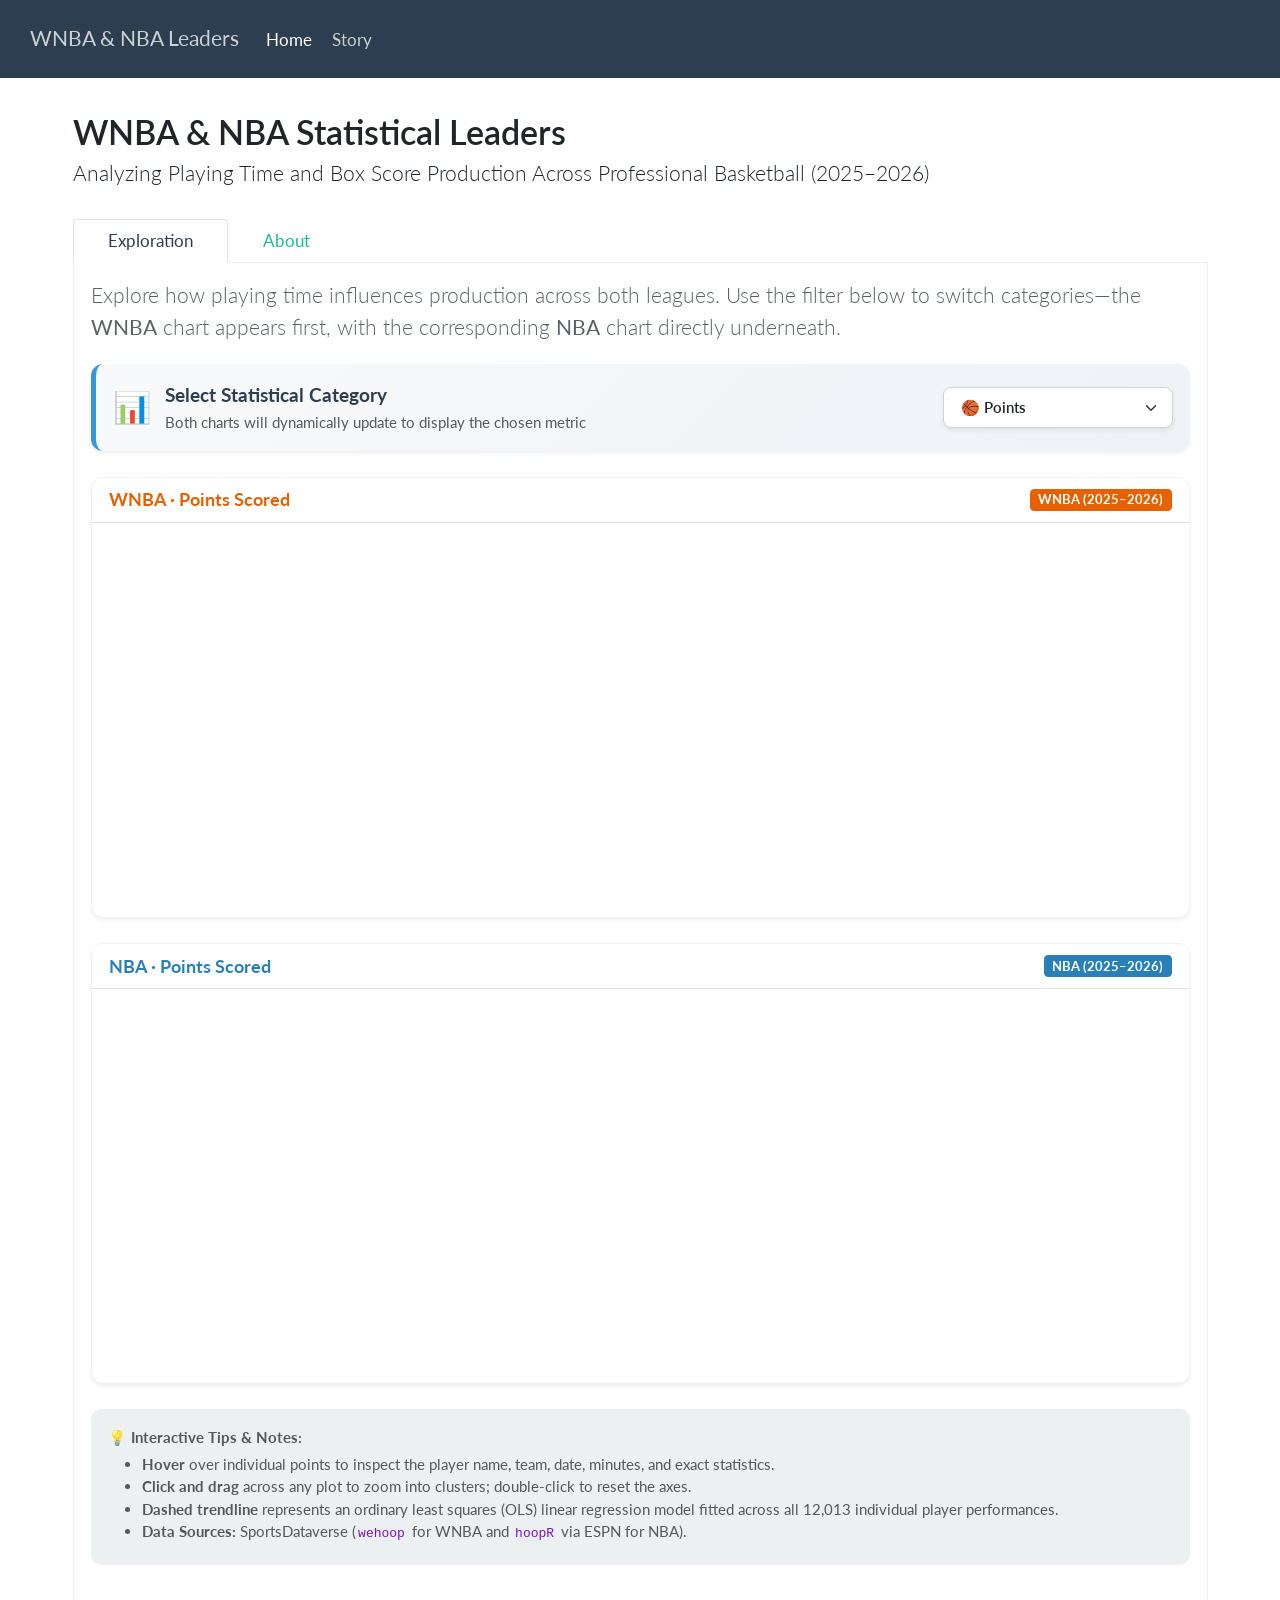
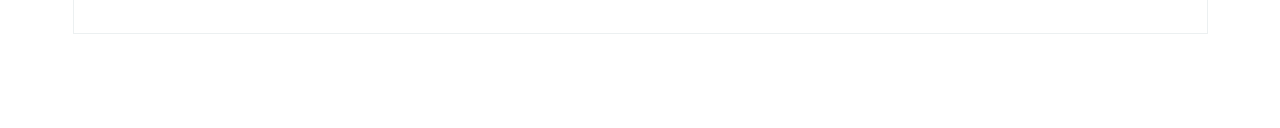
==== index.html @ 16e965dd "Built site for gh-pages" ====
<!DOCTYPE html>
<html xmlns="http://www.w3.org/1999/xhtml" lang="en" xml:lang="en"><head>

<meta charset="utf-8">
<meta name="generator" content="quarto-1.10.18">

<meta name="viewport" content="width=device-width, initial-scale=1.0, user-scalable=yes">


<title>WNBA &amp; NBA Statistical Leaders – WNBA &amp; NBA Leaders</title>
<style>
/* Default styles provided by pandoc.
** See https://pandoc.org/MANUAL.html#variables-for-html for config info.
*/
span.smallcaps{font-variant: small-caps;}
div.columns{display: flex; gap: 1.5em;}
div.column{flex: auto;}
@media screen {
div.columns{gap: min(4vw, 1.5em);}
div.column{overflow-x: auto;}
}
div.hanging-indent{margin-left: 1.5em; text-indent: -1.5em;}
ul.task-list{list-style: none;}
ul.task-list li input[type="checkbox"] {
  width: 0.8em;
  margin: 0 0.8em 0.2em -1em; /* quarto-specific, see https://github.com/quarto-dev/quarto-cli/issues/4556 */ 
  vertical-align: middle;
}
</style>


<script src="site_libs/quarto-nav/quarto-nav.js"></script>
<script src="site_libs/quarto-nav/headroom.min.js"></script>
<script src="site_libs/clipboard/clipboard.min.js"></script>
<script src="site_libs/quarto-search/autocomplete.umd.js"></script>
<script src="site_libs/quarto-search/fuse.min.js"></script>
<script src="site_libs/quarto-search/quarto-search.js"></script>
<meta name="quarto:offset" content="./">
<script src="site_libs/quarto-html/quarto.js" type="module"></script>
<script src="site_libs/quarto-html/tabsets/tabsets.js" type="module"></script>
<script src="site_libs/quarto-html/popper.min.js"></script>
<script src="site_libs/quarto-html/tippy.umd.min.js"></script>
<script src="site_libs/quarto-html/anchor.min.js"></script>
<link href="site_libs/quarto-html/tippy.css" rel="stylesheet">
<link href="site_libs/quarto-html/quarto-syntax-highlighting-64a204ab8560d761af7679ceaba22944.css" rel="stylesheet" id="quarto-text-highlighting-styles">
<script src="site_libs/bootstrap/bootstrap.min.js"></script>
<link href="site_libs/bootstrap/bootstrap-icons.css" rel="stylesheet">
<link href="site_libs/bootstrap/bootstrap-29cad1d750ec8de04ef3509ee433b677.min.css" rel="stylesheet" append-hash="true" id="quarto-bootstrap" data-mode="light">
<script id="quarto-search-options" type="application/json">{
  "location": "navbar",
  "copy-button": false,
  "collapse-after": 3,
  "panel-placement": "end",
  "type": "overlay",
  "limit": 50,
  "keyboard-shortcut": [
    "f",
    "/",
    "s"
  ],
  "show-item-context": false,
  "language": {
    "search-no-results-text": "No results",
    "search-matching-documents-text": "matching documents",
    "search-copy-link-title": "Copy link to search",
    "search-hide-matches-text": "Hide additional matches",
    "search-more-match-text": "more match in this document",
    "search-more-matches-text": "more matches in this document",
    "search-clear-button-title": "Clear",
    "search-text-placeholder": "",
    "search-detached-cancel-button-title": "Cancel",
    "search-submit-button-title": "Submit",
    "search-label": "Search"
  }
}</script>
<script src="site_libs/htmlwidgets-1.6.4/htmlwidgets.js"></script>
<script src="site_libs/plotly-binding-4.12.1/plotly.js"></script>
<script src="site_libs/typedarray-0.1/typedarray.min.js"></script>
<script src="site_libs/jquery-3.5.1/jquery.min.js"></script>
<link href="site_libs/crosstalk-1.2.2/css/crosstalk.min.css" rel="stylesheet">
<script src="site_libs/crosstalk-1.2.2/js/crosstalk.min.js"></script>
<link href="site_libs/plotly-htmlwidgets-css-2.25.2/plotly-htmlwidgets.css" rel="stylesheet">
<script src="site_libs/plotly-main-2.25.2/plotly-latest.min.js"></script>


</head>

<body class="nav-fixed quarto-light">

<div id="quarto-search-results"></div>
  <header id="quarto-header" class="headroom fixed-top">
    <nav class="navbar navbar-expand-lg " data-bs-theme="dark">
      <div class="navbar-container container-fluid">
      <div class="navbar-brand-container mx-auto">
    <a class="navbar-brand" href="./index.html">
    <span class="navbar-title">WNBA &amp; NBA Leaders</span>
    </a>
  </div>
            <div id="quarto-search" class="" title="Search"></div>
          <button class="navbar-toggler" type="button" data-bs-toggle="collapse" data-bs-target="#navbarCollapse" aria-controls="navbarCollapse" role="menu" aria-expanded="false" aria-label="Toggle navigation" onclick="if (window.quartoToggleHeadroom) { window.quartoToggleHeadroom(); }">
  <span class="navbar-toggler-icon"></span>
</button>
          <div class="collapse navbar-collapse" id="navbarCollapse">
            <ul class="navbar-nav navbar-nav-scroll me-auto">
  <li class="nav-item">
    <a class="nav-link active" href="./index.html" aria-current="page"> 
<span class="menu-text">Home</span></a>
  </li>  
  <li class="nav-item">
    <a class="nav-link" href="./story.html"> 
<span class="menu-text">Story</span></a>
  </li>  
</ul>
          </div> <!-- /navcollapse -->
            <div class="quarto-navbar-tools">
</div>
      </div> <!-- /container-fluid -->
    </nav>
</header>
<!-- content -->
<div id="quarto-content" class="quarto-container page-columns page-rows-contents page-layout-full page-navbar">
<!-- sidebar -->
<!-- margin-sidebar -->
    
<!-- main -->
<main class="content column-page" id="quarto-document-content">

<header id="title-block-header" class="quarto-title-block default">
<div class="quarto-title">
<h1 class="title">WNBA &amp; NBA Statistical Leaders</h1>
<p class="subtitle lead">Analyzing Playing Time and Box Score Production Across Professional Basketball (2025–2026)</p>
</div>



<div class="quarto-title-meta column-page">

    
  
    
  </div>
  


</header>


<div class="tabset-margin-container"></div><div class="panel-tabset">
<ul class="nav nav-tabs" role="tablist"><li class="nav-item" role="presentation"><a class="nav-link active" id="tabset-1-1-tab" data-bs-toggle="tab" data-bs-target="#tabset-1-1" role="tab" aria-controls="tabset-1-1" aria-selected="true" href="">Exploration</a></li><li class="nav-item" role="presentation"><a class="nav-link" id="tabset-1-2-tab" data-bs-toggle="tab" data-bs-target="#tabset-1-2" role="tab" aria-controls="tabset-1-2" aria-selected="false" href="">About</a></li></ul>
<div class="tab-content">
<div id="tabset-1-1" class="tab-pane active" role="tabpanel" aria-labelledby="tabset-1-1-tab">
<div class="lead" style="color: #5a6268; margin-bottom: 20px;">
<p>Explore how playing time influences production across both leagues. Use the filter below to switch categories—the <strong>WNBA</strong> chart appears first, with the corresponding <strong>NBA</strong> chart directly underneath.</p>
</div>
<!-- Control Panel Card -->
<div class="card shadow-sm border-0 mb-4" style="background: linear-gradient(135deg, #f8f9fa 0%, #eef2f7 100%); border-radius: 12px; border-left: 5px solid #3498db !important;">
  <div class="card-body d-flex flex-wrap align-items-center justify-content-between p-3">
    <div class="d-flex align-items-center mb-2 mb-md-0">
      <div style="font-size: 1.8rem; margin-right: 14px; line-height: 1;">📊</div>
      <div>
        <div class="fw-bold" style="font-size: 1.1rem; color: #2c3e50;">Select Statistical Category</div>
        <small class="text-muted">Both charts will dynamically update to display the chosen metric</small>
      </div>
    </div>
    <div class="d-flex align-items-center">
      <select id="metric-select" class="form-select form-select-lg shadow-sm" style="min-width: 230px; font-weight: 600; font-size: 15px; border-radius: 8px; border: 1px solid #ced4da; cursor: pointer; background-color: #ffffff;">
        <option value="points" selected="">🏀 Points</option>
        <option value="rebounds">🔄 Rebounds</option>
        <option value="blocks">🛡️ Blocks</option>
        <option value="assists">🤝 Assists</option>
        <option value="steals">⚡ Steals</option>
        <option value="fouls">⚠️ Personal Fouls</option>
      </select>
    </div>
  </div>
</div>
<!-- POINTS SECTION -->
<div id="stat-pair-points" class="metric-stat-pair">
<div class="card shadow-sm border-0 mb-4 plot-card">
  <div class="card-header bg-white d-flex justify-content-between align-items-center py-2 px-3 border-bottom">
    <span class="fw-bold" style="color: #e66101; font-size: 1.05rem;">WNBA · Points Scored</span>
    <span class="badge" style="background-color: #e66101; color: white;">WNBA (2025–2026)</span>
  </div>
  <div class="card-body p-2">
<div class="cell">
<div class="cell-output-display">
<div id="htmlwidget-81f68a99ca51d99ba007" style="width:100%;height:377px;" class="plotly html-widget"></div>
<script type="application/json" data-for="htmlwidget-81f68a99ca51d99ba007">{"x":{"data":[{"x":[18,27,32,1,4,19,6,22,35,25,35,12,24,34,21,35,28,15,30,22,16,33,35,34,8,24,33,16,46,28,19,24,5,34,34,30,17,36,24,21,28,12,38,33,19,9,16,12,4,12,11,28,11,6,18,23,18,16,28,27,13,18,25,10,1,18,10,22,21,6,30,13,3,29,25,18,17,31,6,28,35,35,28,35,13,32,16,11,17,2,27,30,31,9,17,23,29,31,26,19,34,25,32,22,18,14,14,17,12,27,13,33,35,28,15,34,20,16,3,27,4,27,17,20,25,30,24,33,22,8,46,25,30,19,20,4,17,28,36,8,15,12,29,29,19,16,13,37,23,15,39,21,29,11,19,35,38,28,23,11,26,33,15,4,33,34,19,30,19,23,31,19,36,28,34,26,32,24,30,31,17,5,28,19,1,7,32,28,30,30,25,24,17,28,23,3,13,38,16,32,7,14,7,32,13,12,15,27,17,5,20,32,37,30,21,30,21,30,5,3,21,23,24,9,11,20,4,34,32,1,17,7,23,32,27,19,22,20,15,21,23,20,6,20,25,32,16,35,8,28,12,16,28,13,27,19,23,36,15,16,19,26,20,30,33,33,34,12,30,32,31,4,29,31,3,22,24,19,11,19,30,18,17,9,14,14,18,32,33,12,6,21,21,5,14,35,25,13,9,33,23,40,19,7,12,16,3,22,35,27,15,11,25,36,9,33,24,6,21,25,33,34,16,17,28,14,27,23,21,19,22,16,31,31,48,25,19,20,22,36,33,11,32,9,24,2,12,31,17,29,30,29,13,34,37,6,35,30,11,33,28,42,21,13,38,23,19,0,30,25,27,5,8,24,3,32,31,26,36,1,10,33,23,19,17,26,32,15,17,16,5,13,20,20,27,13,18,33,19,32,10,34,20,28,35,15,16,11,30,29,3,14,22,36,12,34,16,31,35,8,28,31,32,26,28,19,17,17,29,9,26,28,17,13,27,30,18,22,9,23,29,14,28,17,34,4,33,27,19,1,16,29,36,24,31,25,11,27,12,15,36,30,9,4,3,15,21,27,25,28,7,19,8,15,23,28,21,4,19,29,28,8,29,13,25,28,27,33,20,7,21,4,30,35,21,36,1,26,12,36,17,21,25,30,4,12,26,12,24,15,18,37,31,29,29,37,24,22,35,33,3,36,18,36,14,6,9,32,26,33,11,11,17,33,30,15,38,34,22,17,32,16,25,8,3,4,11,35,34,12,23,25,28,17,29,15,34,36,15,20,11,22,32,9,2,15,30,18,6,22,17,8,7,26,37,15,22,9,20,20,29,11,30,3,22,15,26,24,38,34,28,34,5,21,23,32,20,33,28,22,22,10,26,32,23,23,28,31,10,7,3,15,27,14,31,11,23,16,37,5,1,18,25,36,25,9,11,14,34,24,21,26,9,19,30,27,24,27,36,35,11,10,11,7,36,22,29,15,15,21,2,37,27,25,29,11,29,26,28,14,14,14,21,13,12,13,31,23,4,32,30,35,4,6,20,19,3,12,31,28,34,17,22,38,5,25,19,18,34,12,18,30,27,24,6,3,14,17,32,21,25,31,22,6,10,6,21,14,17,31,20,12,35,16,30,20,26,35,33,32,11,5,14,19,21,38,33,6,30,32,14,30,28,34,31,31,28,22,19,8,17,10,27,12,35,19,8,4,11,21,35,11,10,30,35,13,12,7,7,17,11,26,20,11,23,21,4,29,15,33,28,23,30,2,13,26,29,16,27,13,28,11,3,18,18,26,15,20,15,31,27,36,19,7,25,26,3,26,12,18,25,27,7,28,13,15,18,21,28,25,33,30,21,7,15,15,24,19,30,22,27,36,23,13,15,5,36,35,14,27,30,7,16,30,8,13,14,23,33,33,1,22,22,12,21,23,24,16,25,2,36,34,13,29,14,26,1,26,37,19,12,24,12,15,25,24,21,30,24,13,2,2,10,3,15,4,19,34,2,8,32,26,17,19,28,3,18,30,24,29,28,31,16,15,21,13,14,23,7,13,38,19,14,25,13,29,21,4,20,13,30,12,12,11,24,31,33,6,35,35,34,24,6,6,18,14,29,26,28,17,31,27,11,5,24,26,20,1,23,36,36,33,29,5,32,2,30,27,22,27,30,26,30,23,10,30,11,31,24,10,24,10,17,34,24,19,22,36,7,35,26,13,20,42,3,21,25,20,31,24,2,12,30,15,18,35,10,35,26,37,18,23,9,21,37,2,34,12,28,15,32,36,23,12,4,6,31,6,5,22,31,24,14,25,21,28,16,21,18,30,28,38,28,10,7,11,24,35,26,29,5,21,37,19,10,13,13,22,23,3,31,20,14,35,34,32,30,33,10,14,22,30,18,27,27,1,15,21,4,6,29,25,28,25,2,11,15,1,13,25,23,8,31,32,36,19,29,4,26,37,27,25,26,25,24,24,33,28,5,18,3,24,17,11,5,14,14,11,32,7,14,11,17,10,16,33,12,18,32,23,18,9,10,29,14,5,21,5,2,28,28,19,22,26,36,26,18,33,29,34,14,9,3,13,27,2,31,13,16,31,4,30,24,22,24,22,30,2,39,24,0,19,13,21,1,23,11,30,1,10,28,25,27,23,28,16,21,26,13,29,40,31,25,25,33,35,28,24,31,18,26,26,36,8,5,26,12,1,6,27,1,19,6,33,30,29,12,28,33,9,31,17,36,37,27,22,29,17,17,30,3,20,20,25,21,21,15,33,8,15,28,14,13,31,24,7,4,7,31,5,19,23,26,30,14,25,25,23,13,10,33,30,20,6,22,35,34,32,28,35,6,36,2,15,22,21,15,31,36,15,12,4,33,29,25,16,22,13,29,37,14,31,24,15,17,32,34,23,31,23,1,19,5,29,18,12,21,32,24,38,20,17,10,36,10,33,24,31,29,29,26,22,29,22,24,29,21,3,22,37,28,32,11,8,29,31,12,13,23,24,38,21,18,32,18,35,9,5,13,35,4,37,17,30,7,29,8,6,34,19,26,20,16,27,32,28,14,31,35,20,0,8,25,11,13,28,11,27,19,7,27,31,13,8,29,11,15,28,26,11,36,10,34,6,31,2,36,22,4,3,33,21,39,16,14,16,11,32,33,30,10,25,22,41,10,29,7,31,3,21,5,33,20,16,29,21,36,28,36,23,48,25,38,33,36,24,25,27,20,23,23,10,31,26,17,24,14,11,33,6,20,33,26,34,53,30,32,14,29,17,4,15,20,10,12,33,20,38,4,16,35,21,25,0,19,14,31,17,34,23,22,8,2,31,30,16,5,34,31,10,20,32,18,29,32,22,20,4,23,14,16,13,29,42,8,29,17,24,24,22,18,26,32,2,16,9,22,4,11,14,12,34,40,19,4,11,8,38,32,18,32,24,13,31,12,2,21,9,26,11,25,23,15,12,5,17,13,28,15,31,27,26,31,11,28,21,8,22,34,35,25,19,11,5,17,27,33,21,4,38,26,11,5,26,25,35,30,27,17,29,11,12,22,20,1,27,30,36,22,23,31,30,16,13,38,24,21,33,15,34,1,35,26,2,36,32,27,32,26,29,17,21,13,28,36,32,1,12,27,4,15,21,6,16,10,7,9,30,11,35,21,2,34,8,27,29,14,12,29,10,18,27,15,23,12,37,19,24,29,23,18,12,4,6,20,31,31,34,36,23,31,28,25,27,30,29,14,25,20,15,22,29,33,33,10,14,29,35,27,22,24,17,31,19,24,31,34,29,25,26,31,24,24,35,25,23,33,15,8,12,18,14,6,22,25,28,12,22,21,36,12,4,19,1,31,26,20,35,5,23,26,36,22,24,25,17,33,18,20,13,3,10,34,10,22,24,9,9,32,11,28,14,15,12,11,31,34,23,15,32,33,31,20,33,29,25,26,5,38,14,22,18,11,26,9,10,31,27,15,25,32,14,22,31,13,30,38,20,14,27,23,16,3,13,19,25,15,0,23,32,14,29,26,40,17,17,30,35,17,10,29,12,27,19,26,9,29,20,30,30,5,30,29,34,26,26,17,24,8,8,13,17,27,13,8,33,10,33,0,4,34,21,35,23,3,33,22,32,30,31,13,17,35,15,27,32,26,8,35,16,11,25,12,8,28,27,24,14,28,31,8,18,5,19,8,12,38,9,35,27,30,29,32,32,28,48,36,34,29,14,29,35,15,28,29,37,23,14,39,13,17,9,2,14,20,16,37,22,21,31,29,22,1,23,18,9,18,19,5,24,32,21,7,16,30,20,29,32,18,19,29,11,3,11,33,33,35,5,28,19,22,38,17,29,22,18,7,26,21,35,22,13,19,5,23,18,31,1,1,25,41,5,24,32,29,14,8,31,31,24,19,37,29,26,20,6,17,10,13,23,18,14,14,23,11,22,3,6,19,12,33,30,21,20,14,19,12,3,11,36,18,32,14,25,15,20,21,26,24,17,35,9,28,31,12,26,12,15,31,5,13,24,34,18,26,23,3,12,4,32],"y":[2,5,3,1,2,12,2,15,27,10,11,4,9,29,5,18,10,6,14,3,8,13,14,6,0,9,15,5,25,16,7,16,0,25,22,13,5,20,10,8,13,2,17,36,18,0,5,1,0,2,4,16,2,3,18,11,4,13,17,20,2,10,2,4,0,8,5,3,2,5,7,3,0,14,6,5,6,19,1,3,13,21,25,11,1,18,2,4,7,0,15,17,2,2,8,13,10,14,16,9,23,4,24,14,7,9,2,0,5,6,8,9,30,13,4,22,7,17,0,17,2,23,0,5,3,16,4,22,2,0,8,8,4,5,11,0,10,11,22,0,5,3,10,12,0,5,5,14,9,8,21,11,21,2,13,21,24,10,6,2,14,19,6,0,9,17,7,9,14,9,32,12,12,10,17,19,21,18,8,17,8,0,14,12,0,3,8,8,6,17,3,10,9,10,0,0,5,21,6,14,0,5,0,24,2,3,0,9,4,2,13,21,14,14,0,13,10,22,2,2,6,2,15,1,0,19,0,26,15,0,6,2,10,16,5,10,13,3,4,9,11,14,0,15,11,15,5,24,5,8,2,0,17,5,20,8,5,28,5,14,9,12,7,11,4,6,15,5,14,14,18,2,12,10,0,6,7,5,2,3,6,12,0,8,0,3,11,8,16,2,2,14,10,0,3,11,4,3,1,15,2,17,24,2,8,6,0,11,16,11,5,2,14,6,4,11,13,0,6,25,12,18,4,0,6,2,23,10,3,5,2,1,11,7,32,3,2,15,9,14,25,5,24,6,13,0,4,5,8,7,11,8,7,14,14,3,21,10,2,8,10,17,4,2,11,14,17,0,26,11,2,5,1,2,0,19,11,11,26,0,5,14,7,2,3,6,22,11,6,0,0,3,2,9,13,7,0,24,3,34,0,17,6,6,14,6,3,2,4,15,0,2,8,19,3,29,6,19,23,0,14,10,17,12,4,10,7,5,12,0,10,14,10,4,22,19,5,4,5,2,15,2,8,2,26,2,6,9,7,0,5,17,20,10,13,20,5,14,2,2,21,10,4,0,0,6,7,11,11,15,0,8,0,2,0,8,7,0,11,22,18,1,27,6,12,12,5,19,13,0,2,0,16,16,7,7,0,14,4,28,4,10,8,15,0,2,29,0,15,0,10,18,13,15,12,43,7,13,13,24,0,22,2,11,10,4,4,15,19,23,0,0,6,6,15,0,14,14,3,5,45,4,15,0,0,2,0,24,7,1,20,17,14,10,9,6,8,14,5,3,3,6,10,0,3,7,24,0,2,10,6,2,2,11,22,2,15,0,9,10,14,0,16,2,5,3,13,4,24,23,13,25,0,3,14,12,4,23,21,10,20,4,4,11,4,8,7,11,0,0,2,6,9,3,16,0,8,4,20,0,0,2,16,22,8,0,6,2,15,7,20,4,0,2,33,13,4,8,28,21,6,6,2,3,32,6,18,4,4,17,0,12,7,8,7,0,5,2,19,3,2,2,10,2,0,2,11,6,0,21,20,20,3,3,6,8,0,2,13,4,16,15,11,41,0,8,5,4,19,1,4,17,10,8,6,0,7,2,7,6,8,18,11,4,17,2,0,4,14,17,14,0,9,3,16,10,9,15,29,5,4,2,4,10,12,33,13,2,12,8,5,21,16,20,2,14,3,4,5,0,8,2,10,4,10,10,0,0,2,14,22,3,3,19,18,2,10,2,2,4,4,20,4,1,29,10,2,13,3,22,11,11,10,0,4,19,20,0,9,8,6,4,0,11,4,20,6,11,6,9,15,8,4,5,0,14,0,13,1,3,4,18,2,15,2,13,13,11,9,11,7,2,4,5,3,10,4,9,12,6,19,26,9,3,9,0,15,8,4,24,15,0,5,20,0,3,4,9,24,18,0,8,11,4,9,12,4,9,5,0,17,23,3,6,2,27,0,11,18,0,3,6,0,5,10,15,17,15,2,4,0,2,2,0,2,1,7,12,0,0,20,18,2,0,7,2,5,21,8,12,9,14,1,7,14,3,2,4,0,2,8,11,4,14,3,15,4,3,0,4,18,6,0,8,12,12,24,2,13,25,21,8,2,2,7,4,11,9,2,6,24,13,13,4,9,9,2,0,16,18,15,27,5,3,20,0,17,17,6,0,18,18,16,5,7,20,3,8,2,2,11,2,0,21,14,0,7,23,0,18,5,3,9,19,3,14,10,14,10,12,0,2,21,5,16,10,0,13,11,20,4,4,0,3,21,0,23,6,21,2,12,17,11,5,0,0,17,3,0,10,9,13,8,18,11,4,1,9,7,2,13,19,21,3,0,2,14,22,12,15,2,13,12,18,5,2,8,13,12,0,26,4,4,11,10,23,14,25,8,3,4,11,9,11,18,0,2,12,0,4,20,12,10,8,0,0,1,0,3,11,3,7,14,16,11,5,16,3,5,12,14,7,4,9,8,9,19,6,0,8,0,10,6,6,0,0,11,0,22,3,9,4,2,5,4,15,3,2,8,2,5,2,4,7,0,2,6,4,2,22,21,5,11,10,16,17,11,19,21,14,0,3,0,2,6,0,24,0,14,16,0,2,6,6,24,0,14,2,21,21,0,3,3,12,0,8,2,13,0,5,9,4,13,4,12,4,2,9,0,7,22,24,7,7,7,0,3,7,6,0,7,6,13,0,0,18,0,0,3,9,0,8,0,8,18,20,2,9,15,0,9,9,30,21,16,15,15,4,9,3,0,7,8,17,9,11,2,31,0,6,19,10,6,19,7,0,2,2,17,0,9,10,7,34,11,8,16,12,2,2,15,12,7,4,7,21,25,17,14,12,0,20,0,7,5,3,3,24,9,6,3,0,13,14,14,5,7,5,22,23,4,8,4,9,9,6,26,11,18,4,2,6,3,24,13,2,5,0,11,12,12,6,0,18,4,19,2,11,15,9,5,6,8,2,21,8,15,0,15,9,21,17,2,0,7,17,0,8,7,11,34,10,13,8,4,13,0,0,9,30,2,16,5,12,2,9,3,3,24,1,7,6,5,9,14,14,7,12,19,4,0,0,8,6,7,5,3,16,0,0,20,28,1,0,18,2,11,17,20,0,16,2,22,0,26,0,14,6,0,2,11,0,25,7,2,6,0,8,15,15,0,11,7,26,4,7,0,10,0,5,0,18,9,6,20,12,28,11,31,3,22,10,17,29,16,16,2,9,10,8,14,7,6,18,4,11,6,4,17,0,5,15,3,15,32,8,11,2,18,5,0,0,8,0,2,24,10,16,2,8,11,3,3,0,10,0,18,7,19,5,11,4,0,8,12,5,3,19,11,3,9,24,0,8,9,9,13,0,14,10,2,5,4,32,0,14,7,17,8,4,15,20,23,0,0,2,21,2,5,2,0,20,18,3,4,2,9,21,14,8,13,0,3,10,6,0,17,0,14,7,8,8,1,7,5,8,3,11,4,6,13,6,8,5,7,8,0,7,17,22,24,1,3,0,5,26,10,3,3,21,5,3,4,13,11,20,10,11,6,18,2,3,6,6,0,16,10,15,9,9,16,12,3,2,30,7,6,16,3,15,0,11,15,0,22,20,8,15,11,10,2,6,4,24,17,17,0,6,16,4,5,7,0,3,3,0,2,15,3,14,8,0,21,2,10,9,4,7,2,0,3,17,4,6,2,26,12,11,12,8,9,5,0,0,15,11,16,21,26,11,10,13,5,7,2,25,5,12,5,0,13,4,24,28,3,7,13,8,15,13,3,12,11,8,18,14,12,2,13,10,15,11,17,18,3,10,4,9,0,0,2,0,0,8,6,13,0,7,10,20,5,0,2,2,7,2,11,31,2,17,13,13,11,0,12,3,25,11,8,0,0,2,10,1,4,7,2,0,24,6,3,1,4,9,8,10,28,11,4,10,23,15,5,20,15,0,7,0,25,11,3,4,3,11,4,0,12,34,0,2,17,2,8,11,2,15,21,0,10,15,18,4,0,7,6,10,5,0,4,11,6,11,8,37,5,9,10,18,3,3,7,11,14,4,13,6,35,7,14,6,4,12,8,30,12,14,6,7,2,5,2,2,11,3,0,21,6,19,0,0,14,3,10,2,3,19,6,17,10,27,2,0,18,0,15,23,7,1,21,0,5,9,2,0,10,11,2,7,13,13,0,7,4,8,2,4,31,3,22,0,27,30,12,17,5,27,9,10,15,0,0,28,4,2,21,10,10,8,28,4,8,4,0,0,5,0,11,13,15,5,10,9,0,9,8,5,14,3,0,16,11,20,0,4,17,7,18,11,3,2,26,0,0,8,10,23,19,4,3,2,3,19,7,21,0,5,0,15,5,7,7,6,4,0,14,2,19,0,0,16,38,0,2,8,17,6,4,6,7,5,2,18,20,18,8,0,10,4,9,3,14,2,3,6,0,2,0,0,10,10,18,5,7,6,6,2,2,0,10,27,6,15,11,18,0,13,19,8,11,5,37,4,14,6,9,21,7,9,8,0,2,12,19,7,5,4,0,4,0,20],"text":["<b>Cameron Brink<\/b> (Sparks)<br>Date: 2026-05-30<br>Minutes: 18<br>Points Scored: 2","<b>Kia Nurse<\/b> (Sky)<br>Date: 2025-08-03<br>Minutes: 27<br>Points Scored: 5","<b>Leonie Fiebich<\/b> (Liberty)<br>Date: 2025-05-29<br>Minutes: 32<br>Points Scored: 3","<b>Mackenzie Holmes<\/b> (Storm)<br>Date: 2026-06-27<br>Minutes: 1<br>Points Scored: 1","<b>Lexi Held<\/b> (Mercury)<br>Date: 2025-08-26<br>Minutes: 4<br>Points Scored: 2","<b>Dorka Juhasz<\/b> (Lynx)<br>Date: 2026-07-08<br>Minutes: 19<br>Points Scored: 12","<b>Li Yueru<\/b> (Wings)<br>Date: 2026-06-09<br>Minutes: 6<br>Points Scored: 2","<b>Aliyah Boston<\/b> (Fever)<br>Date: 2025-09-16<br>Minutes: 22<br>Points Scored: 15","<b>Sabrina Ionescu<\/b> (Liberty)<br>Date: 2026-08-01<br>Minutes: 35<br>Points Scored: 27","<b>Kaitlyn Chen<\/b> (Valkyries)<br>Date: 2025-06-27<br>Minutes: 25<br>Points Scored: 10","<b>Natasha Mack<\/b> (Mercury)<br>Date: 2026-06-13<br>Minutes: 35<br>Points Scored: 11","<b>Lauren Betts<\/b> (Mystics)<br>Date: 2026-07-02<br>Minutes: 12<br>Points Scored: 4","<b>Kia Nurse<\/b> (Sky)<br>Date: 2025-05-25<br>Minutes: 24<br>Points Scored: 9","<b>Kelsey Mitchell<\/b> (Fever)<br>Date: 2025-09-02<br>Minutes: 34<br>Points Scored: 29","<b>Cotie McMahon<\/b> (Mystics)<br>Date: 2026-06-28<br>Minutes: 21<br>Points Scored: 5","<b>Jackie Young<\/b> (Aces)<br>Date: 2026-06-11<br>Minutes: 35<br>Points Scored: 18","<b>Janelle Salaun<\/b> (Valkyries)<br>Date: 2025-05-21<br>Minutes: 28<br>Points Scored: 10","<b>Karlie Samuelson<\/b> (Lynx)<br>Date: 2025-06-27<br>Minutes: 15<br>Points Scored: 6","<b>Pauline Astier<\/b> (Liberty)<br>Date: 2026-07-03<br>Minutes: 30<br>Points Scored: 14","<b>Dominique Malonga<\/b> (Storm)<br>Date: 2025-09-18<br>Minutes: 22<br>Points Scored: 3","<b>Kitija Laksa<\/b> (Mercury)<br>Date: 2025-05-25<br>Minutes: 16<br>Points Scored: 8","<b>Rachel Banham<\/b> (Sky)<br>Date: 2025-09-11<br>Minutes: 33<br>Points Scored: 13","<b>Allisha Gray<\/b> (Dream)<br>Date: 2026-06-09<br>Minutes: 35<br>Points Scored: 14","<b>DeWanna Bonner<\/b> (Mercury)<br>Date: 2026-08-07<br>Minutes: 34<br>Points Scored: 6","<b>Cassandre Prosper<\/b> (Mystics)<br>Date: 2026-07-14<br>Minutes: 8<br>Points Scored: 0","<b>Courtney Williams<\/b> (Lynx)<br>Date: 2025-08-02<br>Minutes: 24<br>Points Scored: 9","<b>Naz Hillmon<\/b> (Dream)<br>Date: 2026-05-09<br>Minutes: 33<br>Points Scored: 15","<b>Teja Oblak<\/b> (Fire)<br>Date: 2026-07-04<br>Minutes: 16<br>Points Scored: 5","<b>Sarah Ashlee Barker<\/b> (Fire)<br>Date: 2026-06-28<br>Minutes: 46<br>Points Scored: 25","<b>Marina Mabrey<\/b> (Tempo)<br>Date: 2026-07-30<br>Minutes: 28<br>Points Scored: 16","<b>Bria Hartley<\/b> (Sun)<br>Date: 2025-05-25<br>Minutes: 19<br>Points Scored: 7","<b>Shakira Austin<\/b> (Mystics)<br>Date: 2026-08-25<br>Minutes: 24<br>Points Scored: 16","<b>Cassandre Prosper<\/b> (Mystics)<br>Date: 2026-06-19<br>Minutes: 5<br>Points Scored: 0","<b>Kelsey Plum<\/b> (Sparks)<br>Date: 2025-08-05<br>Minutes: 34<br>Points Scored: 25","<b>Paige Bueckers<\/b> (Wings)<br>Date: 2025-08-01<br>Minutes: 34<br>Points Scored: 22","<b>Nia Brodie<\/b> (Lynx)<br>Date: 2026-05-14<br>Minutes: 30<br>Points Scored: 13","<b>Maddy Siegrist<\/b> (Wings)<br>Date: 2026-05-22<br>Minutes: 17<br>Points Scored: 5","<b>Napheesa Collier<\/b> (Lynx)<br>Date: 2025-09-06<br>Minutes: 36<br>Points Scored: 20","<b>Sami Whitcomb<\/b> (Mercury)<br>Date: 2025-09-02<br>Minutes: 24<br>Points Scored: 10","<b>Aicha Coulibaly<\/b> (Sky)<br>Date: 2026-05-17<br>Minutes: 21<br>Points Scored: 8","<b>Shakira Austin<\/b> (Mystics)<br>Date: 2025-09-09<br>Minutes: 28<br>Points Scored: 13","<b>Haley Peters<\/b> (Sun)<br>Date: 2025-06-20<br>Minutes: 12<br>Points Scored: 2","<b>Allisha Gray<\/b> (Dream)<br>Date: 2026-08-22<br>Minutes: 38<br>Points Scored: 17","<b>A'ja Wilson<\/b> (Aces)<br>Date: 2025-08-23<br>Minutes: 33<br>Points Scored: 36","<b>Sabrina Ionescu<\/b> (Liberty)<br>Date: 2025-06-01<br>Minutes: 19<br>Points Scored: 18","<b>Olivia Nelson-Ododa<\/b> (Sun)<br>Date: 2025-07-27<br>Minutes: 9<br>Points Scored: 0","<b>Courtney Vandersloot<\/b> (Sky)<br>Date: 2026-06-28<br>Minutes: 16<br>Points Scored: 5","<b>Carla Leite<\/b> (Valkyries)<br>Date: 2025-09-11<br>Minutes: 12<br>Points Scored: 1","<b>Raegan Beers<\/b> (Sun)<br>Date: 2026-07-19<br>Minutes: 4<br>Points Scored: 0","<b>Angela Dugalic<\/b> (Mystics)<br>Date: 2026-05-08<br>Minutes: 12<br>Points Scored: 2","<b>Natasha Mack<\/b> (Mercury)<br>Date: 2025-09-28<br>Minutes: 11<br>Points Scored: 4","<b>Alanna Smith<\/b> (Lynx)<br>Date: 2025-05-27<br>Minutes: 28<br>Points Scored: 16","<b>Tyasha Harris<\/b> (Fever)<br>Date: 2026-06-08<br>Minutes: 11<br>Points Scored: 2","<b>Tonie Morgan<\/b> (Sparks)<br>Date: 2026-08-11<br>Minutes: 6<br>Points Scored: 3","<b>Madina Okot<\/b> (Dream)<br>Date: 2026-06-22<br>Minutes: 18<br>Points Scored: 18","<b>Satou Sabally<\/b> (Mercury)<br>Date: 2025-08-17<br>Minutes: 23<br>Points Scored: 11","<b>NaLyssa Smith<\/b> (Wings)<br>Date: 2025-06-24<br>Minutes: 18<br>Points Scored: 4","<b>Olivia Nelson-Ododa<\/b> (Sun)<br>Date: 2026-09-17<br>Minutes: 16<br>Points Scored: 13","<b>Kelsey Mitchell<\/b> (Fever)<br>Date: 2025-05-22<br>Minutes: 28<br>Points Scored: 17","<b>Rachel Banham<\/b> (Sky)<br>Date: 2025-07-06<br>Minutes: 27<br>Points Scored: 20","<b>Rebecca Allen<\/b> (Liberty)<br>Date: 2026-05-27<br>Minutes: 13<br>Points Scored: 2","<b>Kalani Brown<\/b> (Mercury)<br>Date: 2025-10-10<br>Minutes: 18<br>Points Scored: 10","<b>Nia Brodie<\/b> (Lynx)<br>Date: 2026-05-17<br>Minutes: 25<br>Points Scored: 2","<b>Tiffany Mitchell<\/b> (Aces)<br>Date: 2025-05-25<br>Minutes: 10<br>Points Scored: 4","<b>Sika Kone<\/b> (Dream)<br>Date: 2025-09-01<br>Minutes: 1<br>Points Scored: 0","<b>Chloe Bibby<\/b> (Sky)<br>Date: 2026-07-30<br>Minutes: 18<br>Points Scored: 8","<b>Antonia Delaere<\/b> (Lynx)<br>Date: 2026-07-18<br>Minutes: 10<br>Points Scored: 5","<b>Diamond Miller<\/b> (Sun)<br>Date: 2026-07-02<br>Minutes: 22<br>Points Scored: 3","<b>Grace Berger<\/b> (Wings)<br>Date: 2025-08-05<br>Minutes: 21<br>Points Scored: 2","<b>Megan Gustafson<\/b> (Aces)<br>Date: 2025-09-26<br>Minutes: 6<br>Points Scored: 5","<b>Erica Wheeler<\/b> (Sparks)<br>Date: 2026-08-11<br>Minutes: 30<br>Points Scored: 7","<b>Kierstan Bell<\/b> (Aces)<br>Date: 2025-05-20<br>Minutes: 13<br>Points Scored: 3","<b>Anastasiia Olairi Kosu<\/b> (Lynx)<br>Date: 2025-09-28<br>Minutes: 3<br>Points Scored: 0","<b>Leonie Fiebich<\/b> (Liberty)<br>Date: 2025-08-05<br>Minutes: 29<br>Points Scored: 14","<b>Bridget Carleton<\/b> (Lynx)<br>Date: 2025-08-02<br>Minutes: 25<br>Points Scored: 6","<b>Megan Gustafson<\/b> (Aces)<br>Date: 2025-09-30<br>Minutes: 18<br>Points Scored: 5","<b>Mai Yamamoto<\/b> (Aces)<br>Date: 2026-08-15<br>Minutes: 17<br>Points Scored: 6","<b>Rhyne Howard<\/b> (Dream)<br>Date: 2026-08-07<br>Minutes: 31<br>Points Scored: 19","<b>Alissa Pili<\/b> (Lynx)<br>Date: 2025-05-30<br>Minutes: 6<br>Points Scored: 1","<b>Ariel Atkins<\/b> (Sparks)<br>Date: 2026-08-13<br>Minutes: 28<br>Points Scored: 3","<b>Nneka Ogwumike<\/b> (Sparks)<br>Date: 2026-06-05<br>Minutes: 35<br>Points Scored: 13","<b>Kayla McBride<\/b> (Lynx)<br>Date: 2025-06-08<br>Minutes: 35<br>Points Scored: 21","<b>Courtney Williams<\/b> (Lynx)<br>Date: 2025-05-16<br>Minutes: 28<br>Points Scored: 25","<b>Chelsea Gray<\/b> (Aces)<br>Date: 2026-06-23<br>Minutes: 35<br>Points Scored: 11","<b>Kiah Stokes<\/b> (Valkyries)<br>Date: 2026-05-25<br>Minutes: 13<br>Points Scored: 1","<b>Azzi Fudd<\/b> (Wings)<br>Date: 2026-06-13<br>Minutes: 32<br>Points Scored: 18","<b>Isobel Borlase<\/b> (Dream)<br>Date: 2026-08-18<br>Minutes: 16<br>Points Scored: 2","<b>Brianna Turner<\/b> (Aces)<br>Date: 2026-07-12<br>Minutes: 11<br>Points Scored: 4","<b>Rachel Banham<\/b> (Sky)<br>Date: 2026-08-21<br>Minutes: 17<br>Points Scored: 7","<b>Jaylyn Sherrod<\/b> (Liberty)<br>Date: 2025-05-30<br>Minutes: 2<br>Points Scored: 0","<b>Kamilla Cardoso<\/b> (Sky)<br>Date: 2025-06-13<br>Minutes: 27<br>Points Scored: 15","<b>Jordin Canada<\/b> (Dream)<br>Date: 2026-08-05<br>Minutes: 30<br>Points Scored: 17","<b>Julie Allemand<\/b> (Sparks)<br>Date: 2025-09-01<br>Minutes: 31<br>Points Scored: 2","<b>Teja Oblak<\/b> (Fire)<br>Date: 2026-07-22<br>Minutes: 9<br>Points Scored: 2","<b>Lauren Betts<\/b> (Mystics)<br>Date: 2026-06-19<br>Minutes: 17<br>Points Scored: 8","<b>Rebecca Allen<\/b> (Sky)<br>Date: 2025-05-29<br>Minutes: 23<br>Points Scored: 13","<b>Rachel Banham<\/b> (Sky)<br>Date: 2025-08-13<br>Minutes: 29<br>Points Scored: 10","<b>Alyssa Thomas<\/b> (Mercury)<br>Date: 2025-06-18<br>Minutes: 31<br>Points Scored: 14","<b>Stefanie Dolson<\/b> (Storm)<br>Date: 2026-05-24<br>Minutes: 26<br>Points Scored: 16","<b>Marine Johannes<\/b> (Liberty)<br>Date: 2025-07-26<br>Minutes: 19<br>Points Scored: 9","<b>Aliyah Boston<\/b> (Fever)<br>Date: 2026-06-18<br>Minutes: 34<br>Points Scored: 23","<b>Ezi Magbegor<\/b> (Storm)<br>Date: 2025-06-07<br>Minutes: 25<br>Points Scored: 4","<b>Emma Meesseman<\/b> (Liberty)<br>Date: 2025-08-13<br>Minutes: 32<br>Points Scored: 24","<b>Jacy Sheldon<\/b> (Sky)<br>Date: 2026-06-24<br>Minutes: 22<br>Points Scored: 14","<b>Natasha Cloud<\/b> (Sky)<br>Date: 2026-05-13<br>Minutes: 18<br>Points Scored: 7","<b>Hailey Van Lith<\/b> (Sun)<br>Date: 2026-05-08<br>Minutes: 14<br>Points Scored: 9","<b>Temi Fagbenle<\/b> (Valkyries)<br>Date: 2025-08-13<br>Minutes: 14<br>Points Scored: 2","<b>Noemie Brochant<\/b> (Mercury)<br>Date: 2026-07-07<br>Minutes: 17<br>Points Scored: 0","<b>Olivia Nelson-Ododa<\/b> (Sun)<br>Date: 2026-05-10<br>Minutes: 12<br>Points Scored: 5","<b>Erica Wheeler<\/b> (Storm)<br>Date: 2025-07-13<br>Minutes: 27<br>Points Scored: 6","<b>Chance Gray<\/b> (Sparks)<br>Date: 2026-08-20<br>Minutes: 13<br>Points Scored: 8","<b>Gabby Williams<\/b> (Storm)<br>Date: 2025-08-05<br>Minutes: 33<br>Points Scored: 9","<b>Kahleah Copper<\/b> (Mercury)<br>Date: 2026-05-12<br>Minutes: 35<br>Points Scored: 30","<b>Kitija Laksa<\/b> (Mercury)<br>Date: 2025-06-19<br>Minutes: 28<br>Points Scored: 13","<b>Nia Brodie<\/b> (Lynx)<br>Date: 2026-08-02<br>Minutes: 15<br>Points Scored: 4","<b>Jonquel Jones<\/b> (Liberty)<br>Date: 2026-06-03<br>Minutes: 34<br>Points Scored: 22","<b>Kyara Linskens<\/b> (Mercury)<br>Date: 2026-06-01<br>Minutes: 20<br>Points Scored: 7","<b>Maddy Siegrist<\/b> (Wings)<br>Date: 2026-05-14<br>Minutes: 16<br>Points Scored: 17","<b>Taylor Thierry<\/b> (Storm)<br>Date: 2026-07-06<br>Minutes: 3<br>Points Scored: 0","<b>A'ja Wilson<\/b> (Aces)<br>Date: 2025-06-07<br>Minutes: 27<br>Points Scored: 17","<b>Nadia Fingall<\/b> (Valkyries)<br>Date: 2026-08-30<br>Minutes: 4<br>Points Scored: 2","<b>Courtney Williams<\/b> (Lynx)<br>Date: 2025-07-25<br>Minutes: 27<br>Points Scored: 23","<b>Monique Akoa Makani<\/b> (Mercury)<br>Date: 2025-08-26<br>Minutes: 17<br>Points Scored: 0","<b>Diamond Miller<\/b> (Sun)<br>Date: 2026-05-27<br>Minutes: 20<br>Points Scored: 5","<b>Odyssey Sims<\/b> (Wings)<br>Date: 2026-08-07<br>Minutes: 25<br>Points Scored: 3","<b>Sami Whitcomb<\/b> (Mercury)<br>Date: 2025-06-19<br>Minutes: 30<br>Points Scored: 16","<b>Kayla McBride<\/b> (Lynx)<br>Date: 2025-09-09<br>Minutes: 24<br>Points Scored: 4","<b>Natasha Howard<\/b> (Lynx)<br>Date: 2026-05-27<br>Minutes: 33<br>Points Scored: 22","<b>Tiffany Mitchell<\/b> (Storm)<br>Date: 2025-07-26<br>Minutes: 22<br>Points Scored: 2","<b>Jihyun Park<\/b> (Sparks)<br>Date: 2026-07-10<br>Minutes: 8<br>Points Scored: 0","<b>Julie Allemand<\/b> (Sparks)<br>Date: 2025-08-01<br>Minutes: 46<br>Points Scored: 8","<b>Ariel Atkins<\/b> (Sky)<br>Date: 2025-08-07<br>Minutes: 25<br>Points Scored: 8","<b>Veronica Burton<\/b> (Valkyries)<br>Date: 2026-07-15<br>Minutes: 30<br>Points Scored: 4","<b>Tyasha Harris<\/b> (Fever)<br>Date: 2026-07-15<br>Minutes: 19<br>Points Scored: 5","<b>Lexi Held<\/b> (Mercury)<br>Date: 2025-06-11<br>Minutes: 20<br>Points Scored: 11","<b>Maddy Westbeld<\/b> (Sky)<br>Date: 2025-07-09<br>Minutes: 4<br>Points Scored: 0","<b>Marine Johannes<\/b> (Liberty)<br>Date: 2025-08-10<br>Minutes: 17<br>Points Scored: 10","<b>Cotie McMahon<\/b> (Mystics)<br>Date: 2026-08-07<br>Minutes: 28<br>Points Scored: 11","<b>Rae Burrell<\/b> (Sparks)<br>Date: 2026-07-08<br>Minutes: 36<br>Points Scored: 22","<b>Shey Peddy<\/b> (Fever)<br>Date: 2025-08-29<br>Minutes: 8<br>Points Scored: 0","<b>Ornella Bankole<\/b> (Tempo)<br>Date: 2026-08-19<br>Minutes: 15<br>Points Scored: 5","<b>Damiris Dantas<\/b> (Fever)<br>Date: 2026-06-08<br>Minutes: 12<br>Points Scored: 3","<b>Aliyah Boston<\/b> (Fever)<br>Date: 2025-09-23<br>Minutes: 29<br>Points Scored: 10","<b>Jonquel Jones<\/b> (Liberty)<br>Date: 2025-09-09<br>Minutes: 29<br>Points Scored: 12","<b>Sami Whitcomb<\/b> (Mercury)<br>Date: 2025-07-27<br>Minutes: 19<br>Points Scored: 0","<b>Alanna Smith<\/b> (Wings)<br>Date: 2026-06-17<br>Minutes: 16<br>Points Scored: 5","<b>Lexi Held<\/b> (Mercury)<br>Date: 2025-05-21<br>Minutes: 13<br>Points Scored: 5","<b>Bridget Carleton<\/b> (Lynx)<br>Date: 2025-06-27<br>Minutes: 37<br>Points Scored: 14","<b>Lexie Hull<\/b> (Fever)<br>Date: 2025-05-17<br>Minutes: 23<br>Points Scored: 9","<b>Rebecca Allen<\/b> (Sky)<br>Date: 2025-06-07<br>Minutes: 15<br>Points Scored: 8","<b>Angel Reese<\/b> (Dream)<br>Date: 2026-08-18<br>Minutes: 39<br>Points Scored: 21","<b>Sonia Citron<\/b> (TEAM CLARK)<br>Date: 2025-07-19<br>Minutes: 21<br>Points Scored: 11","<b>Dearica Hamby<\/b> (Sparks)<br>Date: 2026-06-25<br>Minutes: 29<br>Points Scored: 21","<b>Monique Billings<\/b> (Fever)<br>Date: 2026-05-22<br>Minutes: 11<br>Points Scored: 2","<b>Jacy Sheldon<\/b> (Sun)<br>Date: 2025-07-27<br>Minutes: 19<br>Points Scored: 13","<b>Arike Ogunbowale<\/b> (Wings)<br>Date: 2025-06-24<br>Minutes: 35<br>Points Scored: 21","<b>Breanna Stewart<\/b> (Liberty)<br>Date: 2025-06-14<br>Minutes: 38<br>Points Scored: 24","<b>Kayla McBride<\/b> (Lynx)<br>Date: 2025-07-03<br>Minutes: 28<br>Points Scored: 10","<b>Natasha Mack<\/b> (Mercury)<br>Date: 2025-07-16<br>Minutes: 23<br>Points Scored: 6","<b>Diamond Miller<\/b> (Sun)<br>Date: 2026-08-20<br>Minutes: 11<br>Points Scored: 2","<b>Natisha Hiedeman<\/b> (Storm)<br>Date: 2026-06-06<br>Minutes: 26<br>Points Scored: 14","<b>Jackie Young<\/b> (Aces)<br>Date: 2025-07-08<br>Minutes: 33<br>Points Scored: 19","<b>Michaela Onyenwere<\/b> (Sky)<br>Date: 2025-08-28<br>Minutes: 15<br>Points Scored: 6","<b>Moriah Jefferson<\/b> (Sky)<br>Date: 2025-07-08<br>Minutes: 4<br>Points Scored: 0","<b>Bridget Carleton<\/b> (Lynx)<br>Date: 2025-05-21<br>Minutes: 33<br>Points Scored: 9","<b>DeWanna Bonner<\/b> (Mercury)<br>Date: 2026-07-29<br>Minutes: 34<br>Points Scored: 17","<b>Jade Melbourne<\/b> (Mystics)<br>Date: 2025-07-08<br>Minutes: 19<br>Points Scored: 7","<b>Jordin Canada<\/b> (Dream)<br>Date: 2026-05-22<br>Minutes: 30<br>Points Scored: 9","<b>Alysha Clark<\/b> (Storm)<br>Date: 2025-06-17<br>Minutes: 19<br>Points Scored: 14","<b>Myisha Hines-Allen<\/b> (Wings)<br>Date: 2025-06-27<br>Minutes: 23<br>Points Scored: 9","<b>Caitlin Clark<\/b> (Fever)<br>Date: 2025-06-14<br>Minutes: 31<br>Points Scored: 32","<b>Janelle Salaun<\/b> (Valkyries)<br>Date: 2025-07-14<br>Minutes: 19<br>Points Scored: 12","<b>Chelsea Gray<\/b> (Aces)<br>Date: 2026-06-06<br>Minutes: 36<br>Points Scored: 12","<b>Sabrina Ionescu<\/b> (Liberty)<br>Date: 2026-06-17<br>Minutes: 28<br>Points Scored: 10","<b>Chelsea Gray<\/b> (Aces)<br>Date: 2025-05-23<br>Minutes: 34<br>Points Scored: 17","<b>Kamilla Cardoso<\/b> (Sky)<br>Date: 2025-08-25<br>Minutes: 26<br>Points Scored: 19","<b>Jackie Young<\/b> (Aces)<br>Date: 2025-08-10<br>Minutes: 32<br>Points Scored: 21","<b>Shakira Austin<\/b> (Mystics)<br>Date: 2025-08-23<br>Minutes: 24<br>Points Scored: 18","<b>Kamilla Cardoso<\/b> (Sky)<br>Date: 2025-07-16<br>Minutes: 30<br>Points Scored: 8","<b>Odyssey Sims<\/b> (Wings)<br>Date: 2026-08-09<br>Minutes: 31<br>Points Scored: 17","<b>Jessica Shepard<\/b> (Lynx)<br>Date: 2025-07-30<br>Minutes: 17<br>Points Scored: 8","<b>JJ Quinerly<\/b> (Wings)<br>Date: 2025-06-13<br>Minutes: 5<br>Points Scored: 0","<b>Diamond Miller<\/b> (Sun)<br>Date: 2026-07-30<br>Minutes: 28<br>Points Scored: 14","<b>Tyasha Harris<\/b> (Fever)<br>Date: 2026-07-22<br>Minutes: 19<br>Points Scored: 12","<b>Maria Kliundikova<\/b> (Lynx)<br>Date: 2025-06-27<br>Minutes: 1<br>Points Scored: 0","<b>Kierstan Bell<\/b> (Aces)<br>Date: 2025-10-10<br>Minutes: 7<br>Points Scored: 3","<b>Arike Ogunbowale<\/b> (Wings)<br>Date: 2026-07-07<br>Minutes: 32<br>Points Scored: 8","<b>Jonquel Jones<\/b> (Liberty)<br>Date: 2026-07-30<br>Minutes: 28<br>Points Scored: 8","<b>Naz Hillmon<\/b> (Dream)<br>Date: 2026-05-17<br>Minutes: 30<br>Points Scored: 6","<b>Azzi Fudd<\/b> (Wings)<br>Date: 2026-07-05<br>Minutes: 30<br>Points Scored: 17","<b>Dorka Juhasz<\/b> (Lynx)<br>Date: 2026-07-06<br>Minutes: 25<br>Points Scored: 3","<b>Kiki Iriafen<\/b> (Mystics)<br>Date: 2025-08-05<br>Minutes: 24<br>Points Scored: 10","<b>Monique Akoa Makani<\/b> (Mercury)<br>Date: 2026-07-07<br>Minutes: 17<br>Points Scored: 9","<b>Awak Kuier<\/b> (Wings)<br>Date: 2026-07-07<br>Minutes: 28<br>Points Scored: 10","<b>Kiah Stokes<\/b> (Aces)<br>Date: 2025-05-20<br>Minutes: 23<br>Points Scored: 0","<b>Isabelle Harrison<\/b> (Liberty)<br>Date: 2025-06-17<br>Minutes: 3<br>Points Scored: 0","<b>Frieda Buhner<\/b> (Fire)<br>Date: 2026-06-13<br>Minutes: 13<br>Points Scored: 5","<b>Angel Reese<\/b> (Dream)<br>Date: 2026-07-31<br>Minutes: 38<br>Points Scored: 21","<b>Natisha Hiedeman<\/b> (Lynx)<br>Date: 2025-07-14<br>Minutes: 16<br>Points Scored: 6","<b>Angel Reese<\/b> (Sky)<br>Date: 2025-05-31<br>Minutes: 32<br>Points Scored: 14","<b>Jihyun Park<\/b> (Sparks)<br>Date: 2026-05-23<br>Minutes: 7<br>Points Scored: 0","<b>Diamond Miller<\/b> (Wings)<br>Date: 2025-08-27<br>Minutes: 14<br>Points Scored: 5","<b>Maya Caldwell<\/b> (Dream)<br>Date: 2025-05-16<br>Minutes: 7<br>Points Scored: 0","<b>Emma Meesseman<\/b> (Liberty)<br>Date: 2025-08-12<br>Minutes: 32<br>Points Scored: 24","<b>Brianna Turner<\/b> (Aces)<br>Date: 2026-08-01<br>Minutes: 13<br>Points Scored: 2","<b>Emma Cannon<\/b> (Sparks)<br>Date: 2025-06-21<br>Minutes: 12<br>Points Scored: 3","<b>Ezi Magbegor<\/b> (Storm)<br>Date: 2026-07-06<br>Minutes: 15<br>Points Scored: 0","<b>Ariel Atkins<\/b> (Sky)<br>Date: 2025-05-25<br>Minutes: 27<br>Points Scored: 9","<b>Natisha Hiedeman<\/b> (Lynx)<br>Date: 2025-05-16<br>Minutes: 17<br>Points Scored: 4","<b>Cameron Brink<\/b> (Sparks)<br>Date: 2025-09-11<br>Minutes: 5<br>Points Scored: 2","<b>Temi Fagbenle<\/b> (Tempo)<br>Date: 2026-08-18<br>Minutes: 20<br>Points Scored: 13","<b>Isabelle Harrison<\/b> (Tempo)<br>Date: 2026-06-22<br>Minutes: 32<br>Points Scored: 21","<b>Gabby Williams<\/b> (Storm)<br>Date: 2025-08-08<br>Minutes: 37<br>Points Scored: 14","<b>Natasha Cloud<\/b> (Liberty)<br>Date: 2025-06-27<br>Minutes: 30<br>Points Scored: 14","<b>Lexi Held<\/b> (Mercury)<br>Date: 2025-06-01<br>Minutes: 21<br>Points Scored: 0","<b>Natasha Cloud<\/b> (Sky)<br>Date: 2026-07-15<br>Minutes: 30<br>Points Scored: 13","<b>Frieda Buhner<\/b> (Fire)<br>Date: 2026-06-26<br>Minutes: 21<br>Points Scored: 10","<b>Dearica Hamby<\/b> (Sparks)<br>Date: 2026-06-07<br>Minutes: 30<br>Points Scored: 22","<b>Lucy Olsen<\/b> (Mystics)<br>Date: 2025-06-15<br>Minutes: 5<br>Points Scored: 2","<b>Sika Kone<\/b> (Mystics)<br>Date: 2025-07-03<br>Minutes: 3<br>Points Scored: 2","<b>Kaitlyn Chen<\/b> (Valkyries)<br>Date: 2026-08-12<br>Minutes: 21<br>Points Scored: 6","<b>Sabrina Ionescu<\/b> (Liberty)<br>Date: 2026-08-29<br>Minutes: 23<br>Points Scored: 2","<b>Azura Stevens<\/b> (Sparks)<br>Date: 2025-07-22<br>Minutes: 24<br>Points Scored: 15","<b>Nell Angloma<\/b> (Sun)<br>Date: 2026-06-13<br>Minutes: 9<br>Points Scored: 1","<b>Julie Allemand<\/b> (Tempo)<br>Date: 2026-06-16<br>Minutes: 11<br>Points Scored: 0","<b>Caitlin Clark<\/b> (Fever)<br>Date: 2026-06-24<br>Minutes: 20<br>Points Scored: 19","<b>Lucy Olsen<\/b> (Mystics)<br>Date: 2026-06-26<br>Minutes: 4<br>Points Scored: 0","<b>Kelsey Plum<\/b> (Sparks)<br>Date: 2025-08-12<br>Minutes: 34<br>Points Scored: 26","<b>Sug Sutton<\/b> (Mystics)<br>Date: 2025-06-22<br>Minutes: 32<br>Points Scored: 15","<b>Mercedes Russell<\/b> (Fever)<br>Date: 2026-08-11<br>Minutes: 1<br>Points Scored: 0","<b>Chance Gray<\/b> (Sparks)<br>Date: 2026-08-30<br>Minutes: 17<br>Points Scored: 6","<b>Kierstan Bell<\/b> (Aces)<br>Date: 2025-10-05<br>Minutes: 7<br>Points Scored: 2","<b>Laura Juskaite<\/b> (Tempo)<br>Date: 2026-05-19<br>Minutes: 23<br>Points Scored: 10","<b>Lexie Hull<\/b> (Fever)<br>Date: 2025-09-26<br>Minutes: 32<br>Points Scored: 16","<b>Jacy Sheldon<\/b> (Sky)<br>Date: 2026-06-05<br>Minutes: 27<br>Points Scored: 5","<b>Georgia Amoore<\/b> (Mystics)<br>Date: 2026-06-17<br>Minutes: 19<br>Points Scored: 10","<b>Zia Cooke<\/b> (Storm)<br>Date: 2026-05-17<br>Minutes: 22<br>Points Scored: 13","<b>Kathryn Westbeld<\/b> (Mercury)<br>Date: 2025-08-07<br>Minutes: 20<br>Points Scored: 3","<b>Kathryn Westbeld<\/b> (Mercury)<br>Date: 2025-06-19<br>Minutes: 15<br>Points Scored: 4","<b>Kaila Charles<\/b> (Wings)<br>Date: 2025-06-22<br>Minutes: 21<br>Points Scored: 9","<b>NaLyssa Smith<\/b> (Aces)<br>Date: 2025-07-27<br>Minutes: 23<br>Points Scored: 11","<b>Jade Melbourne<\/b> (Storm)<br>Date: 2026-06-06<br>Minutes: 20<br>Points Scored: 14","<b>Christyn Williams<\/b> (Wings)<br>Date: 2026-09-17<br>Minutes: 6<br>Points Scored: 0","<b>Brittney Griner<\/b> (Dream)<br>Date: 2025-07-16<br>Minutes: 20<br>Points Scored: 15","<b>Justine Pissott<\/b> (Aces)<br>Date: 2026-08-09<br>Minutes: 25<br>Points Scored: 11","<b>Tiffany Hayes<\/b> (Valkyries)<br>Date: 2025-07-29<br>Minutes: 32<br>Points Scored: 15","<b>Rebekah Gardner<\/b> (Liberty)<br>Date: 2025-07-28<br>Minutes: 16<br>Points Scored: 5","<b>Arike Ogunbowale<\/b> (Wings)<br>Date: 2026-07-22<br>Minutes: 35<br>Points Scored: 24","<b>Mercedes Russell<\/b> (Sparks)<br>Date: 2025-07-05<br>Minutes: 8<br>Points Scored: 5","<b>Jonquel Jones<\/b> (Liberty)<br>Date: 2026-06-06<br>Minutes: 28<br>Points Scored: 8","<b>Aziaha James<\/b> (Wings)<br>Date: 2025-06-03<br>Minutes: 12<br>Points Scored: 2","<b>Kaila Charles<\/b> (Wings)<br>Date: 2025-06-08<br>Minutes: 16<br>Points Scored: 0","<b>Kiki Rice<\/b> (Tempo)<br>Date: 2026-05-30<br>Minutes: 28<br>Points Scored: 17","<b>Hailey Van Lith<\/b> (Sky)<br>Date: 2025-06-27<br>Minutes: 13<br>Points Scored: 5","<b>Jonquel Jones<\/b> (Liberty)<br>Date: 2026-06-14<br>Minutes: 27<br>Points Scored: 20","<b>Olivia Nelson-Ododa<\/b> (Sun)<br>Date: 2025-08-13<br>Minutes: 19<br>Points Scored: 8","<b>Nia Brodie<\/b> (Lynx)<br>Date: 2026-06-24<br>Minutes: 23<br>Points Scored: 5","<b>Kelsey Plum<\/b> (Sparks)<br>Date: 2025-05-25<br>Minutes: 36<br>Points Scored: 28","<b>Elizabeth Williams<\/b> (Sky)<br>Date: 2026-08-03<br>Minutes: 15<br>Points Scored: 5","<b>Madina Okot<\/b> (Dream)<br>Date: 2026-05-17<br>Minutes: 16<br>Points Scored: 14","<b>Nyadiew Puoch<\/b> (Fire)<br>Date: 2026-06-28<br>Minutes: 19<br>Points Scored: 9","<b>Alyssa Thomas<\/b> (Mercury)<br>Date: 2025-08-01<br>Minutes: 26<br>Points Scored: 12","<b>Tonie Morgan<\/b> (Sparks)<br>Date: 2026-09-17<br>Minutes: 20<br>Points Scored: 7","<b>DiJonai Carrington<\/b> (Wings)<br>Date: 2025-06-11<br>Minutes: 30<br>Points Scored: 11","<b>Lindsay Allen<\/b> (Sun)<br>Date: 2025-09-10<br>Minutes: 33<br>Points Scored: 4","<b>Naz Hillmon<\/b> (Dream)<br>Date: 2026-08-16<br>Minutes: 33<br>Points Scored: 6","<b>Kiki Iriafen<\/b> (Mystics)<br>Date: 2026-08-11<br>Minutes: 34<br>Points Scored: 15","<b>Maria Kliundikova<\/b> (Lynx)<br>Date: 2025-07-06<br>Minutes: 12<br>Points Scored: 5","<b>Jonquel Jones<\/b> (Liberty)<br>Date: 2025-05-30<br>Minutes: 30<br>Points Scored: 14","<b>Kia Nurse<\/b> (Sky)<br>Date: 2025-05-27<br>Minutes: 32<br>Points Scored: 14","<b>NaLyssa Smith<\/b> (Aces)<br>Date: 2026-08-03<br>Minutes: 31<br>Points Scored: 18","<b>Brianna Turner<\/b> (Fever)<br>Date: 2025-08-12<br>Minutes: 4<br>Points Scored: 2","<b>Jordin Canada<\/b> (Dream)<br>Date: 2026-08-22<br>Minutes: 29<br>Points Scored: 12","<b>Alanna Smith<\/b> (Lynx)<br>Date: 2025-06-17<br>Minutes: 31<br>Points Scored: 10","<b>Taylor Thierry<\/b> (Storm)<br>Date: 2026-08-23<br>Minutes: 3<br>Points Scored: 0","<b>Luisa Geiselsoder<\/b> (Fire)<br>Date: 2026-05-25<br>Minutes: 22<br>Points Scored: 6","<b>Monique Billings<\/b> (Valkyries)<br>Date: 2025-05-21<br>Minutes: 24<br>Points Scored: 7","<b>Lexie Hull<\/b> (Fever)<br>Date: 2026-08-08<br>Minutes: 19<br>Points Scored: 5","<b>Tiffany Mitchell<\/b> (Storm)<br>Date: 2025-08-19<br>Minutes: 11<br>Points Scored: 2","<b>Gabriela Jaquez<\/b> (Sky)<br>Date: 2026-06-09<br>Minutes: 19<br>Points Scored: 3","<b>Azzi Fudd<\/b> (Wings)<br>Date: 2026-06-09<br>Minutes: 30<br>Points Scored: 6","<b>Cecilia Zandalasini<\/b> (Valkyries)<br>Date: 2025-07-12<br>Minutes: 18<br>Points Scored: 12","<b>Jaelyn Brown<\/b> (Sun)<br>Date: 2025-06-06<br>Minutes: 17<br>Points Scored: 0","<b>Amy Okonkwo<\/b> (Wings)<br>Date: 2025-08-22<br>Minutes: 9<br>Points Scored: 8","<b>Stefanie Dolson<\/b> (Mystics)<br>Date: 2025-09-04<br>Minutes: 14<br>Points Scored: 0","<b>Stefanie Dolson<\/b> (Storm)<br>Date: 2026-07-12<br>Minutes: 14<br>Points Scored: 3","<b>Megan DiLeo<\/b> (Fire)<br>Date: 2026-05-25<br>Minutes: 18<br>Points Scored: 11","<b>Diamond Miller<\/b> (Sun)<br>Date: 2026-07-14<br>Minutes: 32<br>Points Scored: 8","<b>Bridget Carleton<\/b> (Fire)<br>Date: 2026-08-12<br>Minutes: 33<br>Points Scored: 16","<b>Jaylyn Sherrod<\/b> (Lynx)<br>Date: 2025-09-01<br>Minutes: 12<br>Points Scored: 2","<b>Crystal Bradford<\/b> (Aces)<br>Date: 2025-05-23<br>Minutes: 6<br>Points Scored: 2","<b>Kaitlyn Chen<\/b> (Valkyries)<br>Date: 2026-07-06<br>Minutes: 21<br>Points Scored: 14","<b>Cameron Brink<\/b> (Sparks)<br>Date: 2026-07-19<br>Minutes: 21<br>Points Scored: 10","<b>Lexie Brown<\/b> (Storm)<br>Date: 2025-05-27<br>Minutes: 5<br>Points Scored: 0","<b>Myisha Hines-Allen<\/b> (Fever)<br>Date: 2026-06-22<br>Minutes: 14<br>Points Scored: 3","<b>Brittney Sykes<\/b> (Tempo)<br>Date: 2026-06-14<br>Minutes: 35<br>Points Scored: 11","<b>Bridget Carleton<\/b> (Lynx)<br>Date: 2025-09-09<br>Minutes: 25<br>Points Scored: 4","<b>Makayla Timpson<\/b> (Fever)<br>Date: 2025-08-15<br>Minutes: 13<br>Points Scored: 3","<b>Rori Harmon<\/b> (Mystics)<br>Date: 2026-05-15<br>Minutes: 9<br>Points Scored: 1","<b>Aziaha James<\/b> (Wings)<br>Date: 2025-06-28<br>Minutes: 33<br>Points Scored: 15","<b>Kiki Rice<\/b> (Tempo)<br>Date: 2026-08-04<br>Minutes: 23<br>Points Scored: 2","<b>Sug Sutton<\/b> (Mystics)<br>Date: 2025-06-26<br>Minutes: 40<br>Points Scored: 17","<b>Tina Charles<\/b> (Sun)<br>Date: 2025-07-27<br>Minutes: 19<br>Points Scored: 24","<b>Karlie Samuelson<\/b> (Lynx)<br>Date: 2025-06-11<br>Minutes: 7<br>Points Scored: 2","<b>Kaila Charles<\/b> (Wings)<br>Date: 2025-05-16<br>Minutes: 12<br>Points Scored: 8","<b>Carla Leite<\/b> (Valkyries)<br>Date: 2025-09-02<br>Minutes: 16<br>Points Scored: 6","<b>Camryn Taylor<\/b> (Lynx)<br>Date: 2025-09-01<br>Minutes: 3<br>Points Scored: 0","<b>Shatori Walker-Kimbrough<\/b> (Dream)<br>Date: 2025-07-23<br>Minutes: 22<br>Points Scored: 11","<b>Natasha Cloud<\/b> (Liberty)<br>Date: 2025-05-24<br>Minutes: 35<br>Points Scored: 16","<b>Sonia Citron<\/b> (Mystics)<br>Date: 2025-08-30<br>Minutes: 27<br>Points Scored: 11","<b>Lexi Held<\/b> (Mercury)<br>Date: 2026-06-01<br>Minutes: 15<br>Points Scored: 5","<b>Monique Akoa Makani<\/b> (Sparks)<br>Date: 2026-08-22<br>Minutes: 11<br>Points Scored: 2","<b>Kayla McBride<\/b> (Lynx)<br>Date: 2026-06-17<br>Minutes: 25<br>Points Scored: 14","<b>Naz Hillmon<\/b> (Dream)<br>Date: 2026-05-22<br>Minutes: 36<br>Points Scored: 6","<b>Awak Kuier<\/b> (Wings)<br>Date: 2026-08-07<br>Minutes: 9<br>Points Scored: 4","<b>Dearica Hamby<\/b> (Sparks)<br>Date: 2026-08-15<br>Minutes: 33<br>Points Scored: 11","<b>JJ Quinerly<\/b> (Wings)<br>Date: 2025-07-13<br>Minutes: 24<br>Points Scored: 13","<b>Quionche Carter<\/b> (Mercury)<br>Date: 2026-05-10<br>Minutes: 6<br>Points Scored: 0","<b>Sydney Colson<\/b> (Fever)<br>Date: 2025-07-03<br>Minutes: 21<br>Points Scored: 6","<b>Shakira Austin<\/b> (Mystics)<br>Date: 2026-05-29<br>Minutes: 25<br>Points Scored: 25","<b>Aliyah Boston<\/b> (Fever)<br>Date: 2025-06-26<br>Minutes: 33<br>Points Scored: 12","<b>Breanna Stewart<\/b> (Liberty)<br>Date: 2026-06-21<br>Minutes: 34<br>Points Scored: 18","<b>Cecilia Zandalasini<\/b> (Valkyries)<br>Date: 2026-06-06<br>Minutes: 16<br>Points Scored: 4","<b>Cecilia Zandalasini<\/b> (Valkyries)<br>Date: 2026-06-09<br>Minutes: 17<br>Points Scored: 0","<b>Jade Melbourne<\/b> (Mystics)<br>Date: 2025-07-03<br>Minutes: 28<br>Points Scored: 6","<b>Dana Evans<\/b> (Aces)<br>Date: 2025-09-16<br>Minutes: 14<br>Points Scored: 2","<b>Kia Nurse<\/b> (Tempo)<br>Date: 2026-05-21<br>Minutes: 27<br>Points Scored: 23","<b>Gabriela Jaquez<\/b> (Sky)<br>Date: 2026-06-24<br>Minutes: 23<br>Points Scored: 10","<b>Hailey Van Lith<\/b> (Sun)<br>Date: 2026-08-26<br>Minutes: 21<br>Points Scored: 3","<b>Nyara Sabally<\/b> (Tempo)<br>Date: 2026-06-25<br>Minutes: 19<br>Points Scored: 5","<b>Kitija Laksa<\/b> (Mercury)<br>Date: 2025-05-30<br>Minutes: 22<br>Points Scored: 2","<b>Myisha Hines-Allen<\/b> (Wings)<br>Date: 2025-05-31<br>Minutes: 16<br>Points Scored: 1","<b>Kelsey Mitchell<\/b> (Fever)<br>Date: 2025-06-10<br>Minutes: 31<br>Points Scored: 11","<b>Julie Allemand<\/b> (Tempo)<br>Date: 2026-08-04<br>Minutes: 31<br>Points Scored: 7","<b>Carla Leite<\/b> (Fire)<br>Date: 2026-06-28<br>Minutes: 48<br>Points Scored: 32","<b>Kennedy Burke<\/b> (Liberty)<br>Date: 2025-06-14<br>Minutes: 25<br>Points Scored: 3","<b>Raven Johnson<\/b> (Fever)<br>Date: 2026-06-24<br>Minutes: 19<br>Points Scored: 2","<b>Kennedy Burke<\/b> (Sun)<br>Date: 2026-08-07<br>Minutes: 20<br>Points Scored: 15","<b>Alanna Smith<\/b> (Wings)<br>Date: 2026-08-23<br>Minutes: 22<br>Points Scored: 9","<b>Jessica Shepard<\/b> (Lynx)<br>Date: 2025-09-28<br>Minutes: 36<br>Points Scored: 14","<b>Kelsey Mitchell<\/b> (Fever)<br>Date: 2026-06-04<br>Minutes: 33<br>Points Scored: 25","<b>Amy Okonkwo<\/b> (Fire)<br>Date: 2026-08-25<br>Minutes: 11<br>Points Scored: 5","<b>Leila Lacan<\/b> (Sun)<br>Date: 2026-06-10<br>Minutes: 32<br>Points Scored: 24","<b>Marta Suarez<\/b> (Mercury)<br>Date: 2026-05-21<br>Minutes: 9<br>Points Scored: 6","<b>Stephanie Talbot<\/b> (Liberty)<br>Date: 2025-08-05<br>Minutes: 24<br>Points Scored: 13","<b>Brianna Turner<\/b> (Fever)<br>Date: 2025-06-03<br>Minutes: 2<br>Points Scored: 0","<b>Li Yueru<\/b> (Wings)<br>Date: 2026-09-17<br>Minutes: 12<br>Points Scored: 4","<b>Valeriane Ayayi<\/b> (Mercury)<br>Date: 2026-07-11<br>Minutes: 31<br>Points Scored: 5","<b>Lexie Hull<\/b> (Fever)<br>Date: 2026-06-22<br>Minutes: 17<br>Points Scored: 8","<b>Bridget Carleton<\/b> (Fire)<br>Date: 2026-06-24<br>Minutes: 29<br>Points Scored: 7","<b>Brionna Jones<\/b> (Dream)<br>Date: 2025-05-24<br>Minutes: 30<br>Points Scored: 11","<b>Maya Caldwell<\/b> (Dream)<br>Date: 2025-07-16<br>Minutes: 29<br>Points Scored: 8","<b>Shay Ciezki<\/b> (Mercury)<br>Date: 2026-08-27<br>Minutes: 13<br>Points Scored: 7","<b>Rhyne Howard<\/b> (Dream)<br>Date: 2026-05-29<br>Minutes: 34<br>Points Scored: 14","<b>Brittney Sykes<\/b> (Storm)<br>Date: 2025-09-09<br>Minutes: 37<br>Points Scored: 14","<b>Maya Caldwell<\/b> (Dream)<br>Date: 2025-07-07<br>Minutes: 6<br>Points Scored: 3","<b>Erica Wheeler<\/b> (Sparks)<br>Date: 2026-05-29<br>Minutes: 35<br>Points Scored: 21","<b>Natasha Cloud<\/b> (Liberty)<br>Date: 2025-08-08<br>Minutes: 30<br>Points Scored: 10","<b>Stefanie Dolson<\/b> (Storm)<br>Date: 2026-07-06<br>Minutes: 11<br>Points Scored: 2","<b>DeWanna Bonner<\/b> (Mercury)<br>Date: 2026-05-15<br>Minutes: 33<br>Points Scored: 8","<b>NaLyssa Smith<\/b> (Aces)<br>Date: 2025-08-25<br>Minutes: 28<br>Points Scored: 10","<b>Allisha Gray<\/b> (Dream)<br>Date: 2025-06-27<br>Minutes: 42<br>Points Scored: 17","<b>Ezi Magbegor<\/b> (Storm)<br>Date: 2026-08-03<br>Minutes: 21<br>Points Scored: 4","<b>Rebekah Gardner<\/b> (Liberty)<br>Date: 2026-06-25<br>Minutes: 13<br>Points Scored: 2","<b>Allisha Gray<\/b> (Dream)<br>Date: 2025-06-06<br>Minutes: 38<br>Points Scored: 11","<b>Jewell Loyd<\/b> (Aces)<br>Date: 2026-06-21<br>Minutes: 23<br>Points Scored: 14","<b>Isabelle Harrison<\/b> (Tempo)<br>Date: 2026-06-14<br>Minutes: 19<br>Points Scored: 17","<b>Camryn Taylor<\/b> (Lynx)<br>Date: 2025-09-23<br>Minutes: 0<br>Points Scored: 0","<b>Kahleah Copper<\/b> (Mercury)<br>Date: 2026-06-17<br>Minutes: 30<br>Points Scored: 26","<b>Saniya Rivers<\/b> (Sun)<br>Date: 2025-08-27<br>Minutes: 25<br>Points Scored: 11","<b>Alanna Smith<\/b> (Wings)<br>Date: 2026-05-12<br>Minutes: 27<br>Points Scored: 2","<b>Mamignan Toure<\/b> (Sun)<br>Date: 2025-08-27<br>Minutes: 5<br>Points Scored: 5","<b>Mercedes Russell<\/b> (Sparks)<br>Date: 2025-05-23<br>Minutes: 8<br>Points Scored: 1","<b>Kayla Thornton<\/b> (Valkyries)<br>Date: 2026-06-12<br>Minutes: 24<br>Points Scored: 2","<b>Tiffany Mitchell<\/b> (Storm)<br>Date: 2025-08-30<br>Minutes: 3<br>Points Scored: 0","<b>Kiki Rice<\/b> (Tempo)<br>Date: 2026-08-21<br>Minutes: 32<br>Points Scored: 19","<b>Maddy Siegrist<\/b> (Wings)<br>Date: 2025-05-31<br>Minutes: 31<br>Points Scored: 11","<b>Kate Martin<\/b> (Valkyries)<br>Date: 2025-06-29<br>Minutes: 26<br>Points Scored: 11","<b>Jonquel Jones<\/b> (Liberty)<br>Date: 2025-05-24<br>Minutes: 36<br>Points Scored: 26","<b>Sika Kone<\/b> (Dream)<br>Date: 2026-07-17<br>Minutes: 1<br>Points Scored: 0","<b>Olivia Nelson-Ododa<\/b> (Sun)<br>Date: 2026-06-17<br>Minutes: 10<br>Points Scored: 5","<b>Cecilia Zandalasini<\/b> (Valkyries)<br>Date: 2025-08-09<br>Minutes: 33<br>Points Scored: 14","<b>Gabriela Jaquez<\/b> (Sky)<br>Date: 2026-05-23<br>Minutes: 23<br>Points Scored: 7","<b>Jade Melbourne<\/b> (Mystics)<br>Date: 2025-08-30<br>Minutes: 19<br>Points Scored: 2","<b>Olivia Nelson-Ododa<\/b> (Sun)<br>Date: 2026-08-13<br>Minutes: 17<br>Points Scored: 3","<b>Kahleah Copper<\/b> (Mercury)<br>Date: 2025-07-27<br>Minutes: 26<br>Points Scored: 6","<b>Olivia Miles<\/b> (Lynx)<br>Date: 2026-06-21<br>Minutes: 32<br>Points Scored: 22","<b>Lauren Betts<\/b> (Mystics)<br>Date: 2026-05-18<br>Minutes: 15<br>Points Scored: 11","<b>Rebekah Gardner<\/b> (Liberty)<br>Date: 2026-08-27<br>Minutes: 17<br>Points Scored: 6","<b>Kierstan Bell<\/b> (Aces)<br>Date: 2025-09-21<br>Minutes: 16<br>Points Scored: 0","<b>Nia Coffey<\/b> (Dream)<br>Date: 2025-08-10<br>Minutes: 5<br>Points Scored: 0","<b>Kierstan Bell<\/b> (Aces)<br>Date: 2025-08-19<br>Minutes: 13<br>Points Scored: 3","<b>Jade Melbourne<\/b> (Mystics)<br>Date: 2025-08-28<br>Minutes: 20<br>Points Scored: 2","<b>Awak Kuier<\/b> (Wings)<br>Date: 2026-05-18<br>Minutes: 20<br>Points Scored: 9","<b>Jewell Loyd<\/b> (Aces)<br>Date: 2025-06-25<br>Minutes: 27<br>Points Scored: 13","<b>Damiris Dantas<\/b> (Fever)<br>Date: 2026-05-09<br>Minutes: 13<br>Points Scored: 7","<b>Kayla Thornton<\/b> (Valkyries)<br>Date: 2026-05-28<br>Minutes: 18<br>Points Scored: 0","<b>Kiki Rice<\/b> (Tempo)<br>Date: 2026-08-26<br>Minutes: 33<br>Points Scored: 24","<b>Stefanie Dolson<\/b> (Mystics)<br>Date: 2025-06-15<br>Minutes: 19<br>Points Scored: 3","<b>Aliyah Boston<\/b> (Fever)<br>Date: 2026-06-11<br>Minutes: 32<br>Points Scored: 34","<b>Isobel Borlase<\/b> (Dream)<br>Date: 2026-07-04<br>Minutes: 10<br>Points Scored: 0","<b>Sonia Citron<\/b> (Mystics)<br>Date: 2026-08-13<br>Minutes: 34<br>Points Scored: 17","<b>Azura Stevens<\/b> (Sky)<br>Date: 2026-08-29<br>Minutes: 20<br>Points Scored: 6","<b>Holly Winterburn<\/b> (Fire)<br>Date: 2026-05-29<br>Minutes: 28<br>Points Scored: 6","<b>Alanna Smith<\/b> (Lynx)<br>Date: 2025-08-16<br>Minutes: 35<br>Points Scored: 14","<b>Cecilia Zandalasini<\/b> (Valkyries)<br>Date: 2026-07-06<br>Minutes: 15<br>Points Scored: 6","<b>Sami Whitcomb<\/b> (Mercury)<br>Date: 2025-08-21<br>Minutes: 16<br>Points Scored: 3","<b>Lindsay Allen<\/b> (Sun)<br>Date: 2025-07-24<br>Minutes: 11<br>Points Scored: 2","<b>Gabby Williams<\/b> (Storm)<br>Date: 2025-07-16<br>Minutes: 30<br>Points Scored: 4","<b>Aari McDonald<\/b> (Fever)<br>Date: 2025-08-01<br>Minutes: 29<br>Points Scored: 15","<b>Chloe Bibby<\/b> (Fever)<br>Date: 2025-08-05<br>Minutes: 3<br>Points Scored: 0","<b>Cheyenne Parker-Tyus<\/b> (Aces)<br>Date: 2026-08-23<br>Minutes: 14<br>Points Scored: 2","<b>NaLyssa Smith<\/b> (Aces)<br>Date: 2025-09-28<br>Minutes: 22<br>Points Scored: 8","<b>Allisha Gray<\/b> (Dream)<br>Date: 2025-08-29<br>Minutes: 36<br>Points Scored: 19","<b>Brianna Turner<\/b> (Fever)<br>Date: 2025-09-09<br>Minutes: 12<br>Points Scored: 3","<b>Brittney Griner<\/b> (Sun)<br>Date: 2026-07-06<br>Minutes: 34<br>Points Scored: 29","<b>Dana Evans<\/b> (Aces)<br>Date: 2025-10-08<br>Minutes: 16<br>Points Scored: 6","<b>Jackie Young<\/b> (Aces)<br>Date: 2026-07-09<br>Minutes: 31<br>Points Scored: 19","<b>Maddy Siegrist<\/b> (Wings)<br>Date: 2025-08-29<br>Minutes: 35<br>Points Scored: 23","<b>Damiris Dantas<\/b> (Fever)<br>Date: 2025-08-17<br>Minutes: 8<br>Points Scored: 0","<b>Natasha Howard<\/b> (Lynx)<br>Date: 2026-08-12<br>Minutes: 28<br>Points Scored: 14","<b>Nyara Sabally<\/b> (Liberty)<br>Date: 2025-06-14<br>Minutes: 31<br>Points Scored: 10","<b>Angel Reese<\/b> (Dream)<br>Date: 2026-05-24<br>Minutes: 32<br>Points Scored: 17","<b>Janelle Salaun<\/b> (Valkyries)<br>Date: 2026-05-21<br>Minutes: 26<br>Points Scored: 12","<b>Julie Allemand<\/b> (Tempo)<br>Date: 2026-06-22<br>Minutes: 28<br>Points Scored: 4","<b>Aneesah Morrow<\/b> (Sun)<br>Date: 2025-06-20<br>Minutes: 19<br>Points Scored: 10","<b>Kaila Charles<\/b> (Wings)<br>Date: 2025-05-24<br>Minutes: 17<br>Points Scored: 7","<b>Alysha Clark<\/b> (Storm)<br>Date: 2025-07-06<br>Minutes: 17<br>Points Scored: 5","<b>Aliyah Boston<\/b> (Fever)<br>Date: 2025-08-01<br>Minutes: 29<br>Points Scored: 12","<b>Maddy Westbeld<\/b> (Mercury)<br>Date: 2026-09-17<br>Minutes: 9<br>Points Scored: 0","<b>Brittney Griner<\/b> (Dream)<br>Date: 2025-07-11<br>Minutes: 26<br>Points Scored: 10","<b>Leonie Fiebich<\/b> (Liberty)<br>Date: 2025-08-08<br>Minutes: 28<br>Points Scored: 14","<b>Rae Burrell<\/b> (Sparks)<br>Date: 2025-08-17<br>Minutes: 17<br>Points Scored: 10","<b>Alysha Clark<\/b> (Storm)<br>Date: 2025-07-09<br>Minutes: 13<br>Points Scored: 4","<b>Kiki Iriafen<\/b> (Mystics)<br>Date: 2025-08-31<br>Minutes: 27<br>Points Scored: 22","<b>Brionna Jones<\/b> (Dream)<br>Date: 2025-08-27<br>Minutes: 30<br>Points Scored: 19","<b>Maya Caldwell<\/b> (Lynx)<br>Date: 2026-06-01<br>Minutes: 18<br>Points Scored: 5","<b>Jade Melbourne<\/b> (Mystics)<br>Date: 2025-08-21<br>Minutes: 22<br>Points Scored: 4","<b>Kaila Charles<\/b> (Valkyries)<br>Date: 2025-08-19<br>Minutes: 9<br>Points Scored: 5","<b>Isabelle Harrison<\/b> (Tempo)<br>Date: 2026-08-19<br>Minutes: 23<br>Points Scored: 2","<b>Jessica Shepard<\/b> (Lynx)<br>Date: 2025-05-16<br>Minutes: 29<br>Points Scored: 15","<b>Nell Angloma<\/b> (Sun)<br>Date: 2026-05-22<br>Minutes: 14<br>Points Scored: 2","<b>Angel Reese<\/b> (Dream)<br>Date: 2026-08-13<br>Minutes: 28<br>Points Scored: 8","<b>Aneesah Morrow<\/b> (Sun)<br>Date: 2025-06-08<br>Minutes: 17<br>Points Scored: 2","<b>Allisha Gray<\/b> (Dream)<br>Date: 2026-05-12<br>Minutes: 34<br>Points Scored: 26","<b>Cheyenne Parker-Tyus<\/b> (Aces)<br>Date: 2026-06-17<br>Minutes: 4<br>Points Scored: 2","<b>Veronica Burton<\/b> (Valkyries)<br>Date: 2025-09-02<br>Minutes: 33<br>Points Scored: 6","<b>Monique Billings<\/b> (Fever)<br>Date: 2026-05-13<br>Minutes: 27<br>Points Scored: 9","<b>Rebecca Allen<\/b> (Sky)<br>Date: 2025-05-17<br>Minutes: 19<br>Points Scored: 7","<b>Lucy Olsen<\/b> (Mystics)<br>Date: 2025-06-22<br>Minutes: 1<br>Points Scored: 0","<b>Karlie Samuelson<\/b> (Fire)<br>Date: 2026-08-12<br>Minutes: 16<br>Points Scored: 5","<b>Sami Whitcomb<\/b> (Mercury)<br>Date: 2025-08-26<br>Minutes: 29<br>Points Scored: 17","<b>Kayla McBride<\/b> (Lynx)<br>Date: 2026-08-19<br>Minutes: 36<br>Points Scored: 20","<b>Veronica Burton<\/b> (Valkyries)<br>Date: 2025-06-22<br>Minutes: 24<br>Points Scored: 10","<b>Natasha Cloud<\/b> (Sky)<br>Date: 2026-08-03<br>Minutes: 31<br>Points Scored: 13","<b>Dearica Hamby<\/b> (Sparks)<br>Date: 2025-06-06<br>Minutes: 25<br>Points Scored: 20","<b>Kalani Brown<\/b> (Mercury)<br>Date: 2025-05-27<br>Minutes: 11<br>Points Scored: 5","<b>Courtney Williams<\/b> (Lynx)<br>Date: 2025-08-24<br>Minutes: 27<br>Points Scored: 14","<b>Katie Lou Samuelson<\/b> (Storm)<br>Date: 2026-08-16<br>Minutes: 12<br>Points Scored: 2","<b>Kaitlyn Chen<\/b> (Valkyries)<br>Date: 2026-05-21<br>Minutes: 15<br>Points Scored: 2","<b>Sabrina Ionescu<\/b> (Liberty)<br>Date: 2026-07-20<br>Minutes: 36<br>Points Scored: 21","<b>Iliana Rupert<\/b> (Valkyries)<br>Date: 2025-09-04<br>Minutes: 30<br>Points Scored: 10","<b>Alicia Florez<\/b> (Mystics)<br>Date: 2026-08-21<br>Minutes: 9<br>Points Scored: 4","<b>Jaylyn Sherrod<\/b> (Liberty)<br>Date: 2025-06-25<br>Minutes: 4<br>Points Scored: 0","<b>Makayla Timpson<\/b> (Fever)<br>Date: 2025-08-22<br>Minutes: 3<br>Points Scored: 0","<b>Megan DiLeo<\/b> (Fire)<br>Date: 2026-05-12<br>Minutes: 15<br>Points Scored: 6","<b>Leonie Fiebich<\/b> (Liberty)<br>Date: 2025-05-22<br>Minutes: 21<br>Points Scored: 7","<b>Sonia Citron<\/b> (Mystics)<br>Date: 2025-06-08<br>Minutes: 27<br>Points Scored: 11","<b>Michaela Onyenwere<\/b> (Sky)<br>Date: 2025-08-30<br>Minutes: 25<br>Points Scored: 11","<b>Jacy Sheldon<\/b> (Sun)<br>Date: 2025-06-27<br>Minutes: 28<br>Points Scored: 15","<b>Maddy Siegrist<\/b> (Wings)<br>Date: 2026-05-20<br>Minutes: 7<br>Points Scored: 0","<b>Rachel Banham<\/b> (Sky)<br>Date: 2025-05-17<br>Minutes: 19<br>Points Scored: 8","<b>Lindsay Allen<\/b> (Sun)<br>Date: 2025-08-03<br>Minutes: 8<br>Points Scored: 0","<b>Ezi Magbegor<\/b> (Storm)<br>Date: 2025-08-10<br>Minutes: 15<br>Points Scored: 2","<b>Sug Sutton<\/b> (Mystics)<br>Date: 2025-05-25<br>Minutes: 23<br>Points Scored: 0","<b>Jordin Canada<\/b> (Dream)<br>Date: 2026-06-24<br>Minutes: 28<br>Points Scored: 8","<b>Saniya Rivers<\/b> (Sun)<br>Date: 2026-08-26<br>Minutes: 21<br>Points Scored: 7","<b>Alissa Pili<\/b> (Sparks)<br>Date: 2026-07-10<br>Minutes: 4<br>Points Scored: 0","<b>Cameron Brink<\/b> (Sparks)<br>Date: 2025-08-20<br>Minutes: 19<br>Points Scored: 11","<b>Rickea Jackson<\/b> (Sparks)<br>Date: 2025-07-15<br>Minutes: 29<br>Points Scored: 22","<b>Zia Cooke<\/b> (Storm)<br>Date: 2026-07-20<br>Minutes: 28<br>Points Scored: 18","<b>Jihyun Park<\/b> (Sparks)<br>Date: 2026-07-15<br>Minutes: 8<br>Points Scored: 1","<b>Tina Charles<\/b> (Sun)<br>Date: 2025-05-27<br>Minutes: 29<br>Points Scored: 27","<b>Dominique Malonga<\/b> (Storm)<br>Date: 2025-06-07<br>Minutes: 13<br>Points Scored: 6","<b>Olivia Nelson-Ododa<\/b> (Sun)<br>Date: 2026-07-10<br>Minutes: 25<br>Points Scored: 12","<b>Natisha Hiedeman<\/b> (Storm)<br>Date: 2026-07-20<br>Minutes: 28<br>Points Scored: 12","<b>Bridget Carleton<\/b> (Lynx)<br>Date: 2025-07-16<br>Minutes: 27<br>Points Scored: 5","<b>Sonia Citron<\/b> (Mystics)<br>Date: 2026-08-11<br>Minutes: 33<br>Points Scored: 19","<b>Lauren Betts<\/b> (Mystics)<br>Date: 2026-07-22<br>Minutes: 20<br>Points Scored: 13","<b>Cassandre Prosper<\/b> (Mystics)<br>Date: 2026-07-18<br>Minutes: 7<br>Points Scored: 0","<b>Juste Jocyte<\/b> (Valkyries)<br>Date: 2026-08-30<br>Minutes: 21<br>Points Scored: 2","<b>Mackenzie Holmes<\/b> (Storm)<br>Date: 2025-07-22<br>Minutes: 4<br>Points Scored: 0","<b>Tina Charles<\/b> (Sun)<br>Date: 2025-08-05<br>Minutes: 30<br>Points Scored: 16","<b>Kahleah Copper<\/b> (Mercury)<br>Date: 2026-06-03<br>Minutes: 35<br>Points Scored: 16","<b>Carla Leite<\/b> (Valkyries)<br>Date: 2025-08-31<br>Minutes: 21<br>Points Scored: 7","<b>Chelsea Gray<\/b> (Aces)<br>Date: 2025-09-16<br>Minutes: 36<br>Points Scored: 7","<b>Anastasiia Olairi Kosu<\/b> (Lynx)<br>Date: 2025-08-28<br>Minutes: 1<br>Points Scored: 0","<b>Natasha Cloud<\/b> (Liberty)<br>Date: 2025-07-16<br>Minutes: 26<br>Points Scored: 14","<b>Mercedes Russell<\/b> (Sparks)<br>Date: 2025-06-06<br>Minutes: 12<br>Points Scored: 4","<b>Chelsea Gray<\/b> (Aces)<br>Date: 2025-06-11<br>Minutes: 36<br>Points Scored: 28","<b>Cecilia Zandalasini<\/b> (Valkyries)<br>Date: 2026-07-10<br>Minutes: 17<br>Points Scored: 4","<b>Isabelle Harrison<\/b> (Tempo)<br>Date: 2026-07-17<br>Minutes: 21<br>Points Scored: 10","<b>Janelle Salaun<\/b> (Valkyries)<br>Date: 2026-07-06<br>Minutes: 25<br>Points Scored: 8","<b>Aliyah Boston<\/b> (Fever)<br>Date: 2025-07-22<br>Minutes: 30<br>Points Scored: 15","<b>Rebecca Allen<\/b> (Liberty)<br>Date: 2026-07-07<br>Minutes: 4<br>Points Scored: 0","<b>Kaitlyn Chen<\/b> (Valkyries)<br>Date: 2025-07-16<br>Minutes: 12<br>Points Scored: 2","<b>A'ja Wilson<\/b> (Aces)<br>Date: 2025-07-03<br>Minutes: 26<br>Points Scored: 29","<b>Hailey Van Lith<\/b> (Sun)<br>Date: 2026-05-20<br>Minutes: 12<br>Points Scored: 0","<b>Kamilla Cardoso<\/b> (Sky)<br>Date: 2026-07-19<br>Minutes: 24<br>Points Scored: 15","<b>Marine Johannes<\/b> (Liberty)<br>Date: 2026-07-03<br>Minutes: 15<br>Points Scored: 0","<b>Raegan Beers<\/b> (Sun)<br>Date: 2026-07-22<br>Minutes: 18<br>Points Scored: 10","<b>Breanna Stewart<\/b> (Liberty)<br>Date: 2025-06-22<br>Minutes: 37<br>Points Scored: 18","<b>Dearica Hamby<\/b> (Sparks)<br>Date: 2025-06-21<br>Minutes: 31<br>Points Scored: 13","<b>Monique Billings<\/b> (Fever)<br>Date: 2026-07-31<br>Minutes: 29<br>Points Scored: 15","<b>Laura Juskaite<\/b> (Tempo)<br>Date: 2026-08-19<br>Minutes: 29<br>Points Scored: 12","<b>Kelsey Plum<\/b> (Sparks)<br>Date: 2026-06-13<br>Minutes: 37<br>Points Scored: 43","<b>Awa Fam<\/b> (Storm)<br>Date: 2026-05-30<br>Minutes: 24<br>Points Scored: 7","<b>Monique Akoa Makani<\/b> (Mercury)<br>Date: 2025-05-25<br>Minutes: 22<br>Points Scored: 13","<b>Rickea Jackson<\/b> (Sparks)<br>Date: 2025-05-16<br>Minutes: 35<br>Points Scored: 13","<b>Paige Bueckers<\/b> (Wings)<br>Date: 2026-05-20<br>Minutes: 33<br>Points Scored: 24","<b>Mackenzie Holmes<\/b> (Storm)<br>Date: 2026-07-06<br>Minutes: 3<br>Points Scored: 0","<b>Rhyne Howard<\/b> (Dream)<br>Date: 2026-08-10<br>Minutes: 36<br>Points Scored: 22","<b>Emily Engstler<\/b> (Mystics)<br>Date: 2025-06-08<br>Minutes: 18<br>Points Scored: 2","<b>Skylar Diggins<\/b> (Storm)<br>Date: 2025-08-05<br>Minutes: 36<br>Points Scored: 11","<b>Courtney Vandersloot<\/b> (Sky)<br>Date: 2026-06-26<br>Minutes: 14<br>Points Scored: 10","<b>Hailey Van Lith<\/b> (Sun)<br>Date: 2026-06-05<br>Minutes: 6<br>Points Scored: 4","<b>Hailey Van Lith<\/b> (Sky)<br>Date: 2025-07-14<br>Minutes: 9<br>Points Scored: 4","<b>Azura Stevens<\/b> (Sparks)<br>Date: 2025-08-15<br>Minutes: 32<br>Points Scored: 15","<b>Sydney Taylor<\/b> (Sky)<br>Date: 2026-07-17<br>Minutes: 26<br>Points Scored: 19","<b>Napheesa Collier<\/b> (Lynx)<br>Date: 2025-05-18<br>Minutes: 33<br>Points Scored: 23","<b>Laura Juskaite<\/b> (Tempo)<br>Date: 2026-06-27<br>Minutes: 11<br>Points Scored: 0","<b>Sika Kone<\/b> (Dream)<br>Date: 2026-07-09<br>Minutes: 11<br>Points Scored: 0","<b>Monique Akoa Makani<\/b> (Mercury)<br>Date: 2025-09-11<br>Minutes: 17<br>Points Scored: 6","<b>Kayla McBride<\/b> (Lynx)<br>Date: 2025-07-09<br>Minutes: 33<br>Points Scored: 6","<b>Isabelle Harrison<\/b> (Tempo)<br>Date: 2026-06-19<br>Minutes: 30<br>Points Scored: 15","<b>Laeticia Amihere<\/b> (Valkyries)<br>Date: 2026-06-28<br>Minutes: 15<br>Points Scored: 0","<b>Temi Fagbenle<\/b> (Valkyries)<br>Date: 2025-09-09<br>Minutes: 38<br>Points Scored: 14","<b>Kiki Rice<\/b> (Tempo)<br>Date: 2026-05-27<br>Minutes: 34<br>Points Scored: 14","<b>Rachel Banham<\/b> (Sky)<br>Date: 2026-06-07<br>Minutes: 22<br>Points Scored: 3","<b>Rebecca Allen<\/b> (Liberty)<br>Date: 2026-05-21<br>Minutes: 17<br>Points Scored: 5","<b>A'ja Wilson<\/b> (Aces)<br>Date: 2026-05-15<br>Minutes: 32<br>Points Scored: 45","<b>Zia Cooke<\/b> (Storm)<br>Date: 2026-06-01<br>Minutes: 16<br>Points Scored: 4","<b>Cameron Brink<\/b> (Sparks)<br>Date: 2026-08-24<br>Minutes: 25<br>Points Scored: 15","<b>Anastasiia Olairi Kosu<\/b> (Lynx)<br>Date: 2026-07-13<br>Minutes: 8<br>Points Scored: 0","<b>Madison Scott<\/b> (Mystics)<br>Date: 2025-09-07<br>Minutes: 3<br>Points Scored: 0","<b>Satou Sabally<\/b> (Liberty)<br>Date: 2026-05-25<br>Minutes: 4<br>Points Scored: 2","<b>Eliska Joklova<\/b> (Lynx)<br>Date: 2026-06-17<br>Minutes: 11<br>Points Scored: 0","<b>Kelsey Mitchell<\/b> (Fever)<br>Date: 2025-09-18<br>Minutes: 35<br>Points Scored: 24","<b>Alyssa Thomas<\/b> (Mercury)<br>Date: 2026-07-19<br>Minutes: 34<br>Points Scored: 7","<b>Karlie Samuelson<\/b> (Fire)<br>Date: 2026-06-11<br>Minutes: 12<br>Points Scored: 1","<b>Sophie Cunningham<\/b> (Fever)<br>Date: 2026-07-12<br>Minutes: 23<br>Points Scored: 20","<b>Sami Whitcomb<\/b> (Mercury)<br>Date: 2025-06-21<br>Minutes: 25<br>Points Scored: 17","<b>Flau'jae Johnson<\/b> (Storm)<br>Date: 2026-05-17<br>Minutes: 28<br>Points Scored: 14","<b>Ezi Magbegor<\/b> (Storm)<br>Date: 2025-07-28<br>Minutes: 17<br>Points Scored: 10","<b>Kahleah Copper<\/b> (Mercury)<br>Date: 2026-07-11<br>Minutes: 29<br>Points Scored: 9","<b>Aziaha James<\/b> (Wings)<br>Date: 2026-05-12<br>Minutes: 15<br>Points Scored: 6","<b>Veronica Burton<\/b> (Valkyries)<br>Date: 2025-06-14<br>Minutes: 34<br>Points Scored: 8","<b>Kahleah Copper<\/b> (Mercury)<br>Date: 2026-08-05<br>Minutes: 36<br>Points Scored: 14","<b>Kiana Williams<\/b> (Sparks)<br>Date: 2026-07-08<br>Minutes: 15<br>Points Scored: 5","<b>Laura Juskaite<\/b> (Tempo)<br>Date: 2026-05-23<br>Minutes: 20<br>Points Scored: 3","<b>Rebecca Allen<\/b> (Sky)<br>Date: 2025-08-23<br>Minutes: 11<br>Points Scored: 3","<b>Betnijah Laney-Hamilton<\/b> (Mystics)<br>Date: 2026-08-27<br>Minutes: 22<br>Points Scored: 6","<b>Chelsea Gray<\/b> (Aces)<br>Date: 2025-08-17<br>Minutes: 32<br>Points Scored: 10","<b>Myisha Hines-Allen<\/b> (Fever)<br>Date: 2026-06-18<br>Minutes: 9<br>Points Scored: 0","<b>Shay Ciezki<\/b> (Mercury)<br>Date: 2026-06-22<br>Minutes: 2<br>Points Scored: 3","<b>Laura Juskaite<\/b> (Tempo)<br>Date: 2026-05-08<br>Minutes: 15<br>Points Scored: 7","<b>Kamilla Cardoso<\/b> (Sky)<br>Date: 2026-06-28<br>Minutes: 30<br>Points Scored: 24","<b>Katie Lou Samuelson<\/b> (Storm)<br>Date: 2026-06-06<br>Minutes: 18<br>Points Scored: 0","<b>Aziaha James<\/b> (Wings)<br>Date: 2026-06-17<br>Minutes: 6<br>Points Scored: 2","<b>Maddy Westbeld<\/b> (Sky)<br>Date: 2025-08-09<br>Minutes: 22<br>Points Scored: 10","<b>Sami Whitcomb<\/b> (Mercury)<br>Date: 2025-08-22<br>Minutes: 17<br>Points Scored: 6","<b>Gianna Kneepkens<\/b> (Sun)<br>Date: 2026-06-05<br>Minutes: 8<br>Points Scored: 2","<b>Kierstan Bell<\/b> (Aces)<br>Date: 2025-08-25<br>Minutes: 7<br>Points Scored: 2","<b>Haley Jones<\/b> (Wings)<br>Date: 2025-08-10<br>Minutes: 26<br>Points Scored: 11","<b>Sabrina Ionescu<\/b> (Liberty)<br>Date: 2025-09-19<br>Minutes: 37<br>Points Scored: 22","<b>Chance Gray<\/b> (Sparks)<br>Date: 2026-06-07<br>Minutes: 15<br>Points Scored: 2","<b>Carla Leite<\/b> (Fire)<br>Date: 2026-05-23<br>Minutes: 22<br>Points Scored: 15","<b>Isobel Borlase<\/b> (Dream)<br>Date: 2026-08-03<br>Minutes: 9<br>Points Scored: 0","<b>Odyssey Sims<\/b> (Wings)<br>Date: 2026-08-02<br>Minutes: 20<br>Points Scored: 9","<b>Monique Billings<\/b> (Valkyries)<br>Date: 2025-05-29<br>Minutes: 20<br>Points Scored: 10","<b>Kamilla Cardoso<\/b> (Sky)<br>Date: 2025-08-15<br>Minutes: 29<br>Points Scored: 14","<b>Haley Peters<\/b> (Sun)<br>Date: 2025-07-28<br>Minutes: 11<br>Points Scored: 0","<b>Sabrina Ionescu<\/b> (Liberty)<br>Date: 2026-06-23<br>Minutes: 30<br>Points Scored: 16","<b>Gianna Kneepkens<\/b> (Sun)<br>Date: 2026-07-17<br>Minutes: 3<br>Points Scored: 2","<b>Sarah Ashlee Barker<\/b> (Fire)<br>Date: 2026-05-12<br>Minutes: 22<br>Points Scored: 5","<b>Kate Martin<\/b> (Valkyries)<br>Date: 2025-07-16<br>Minutes: 15<br>Points Scored: 3","<b>Sami Whitcomb<\/b> (Mercury)<br>Date: 2025-09-06<br>Minutes: 26<br>Points Scored: 13","<b>Kennedy Burke<\/b> (Liberty)<br>Date: 2025-07-06<br>Minutes: 24<br>Points Scored: 4","<b>Rhyne Howard<\/b> (Dream)<br>Date: 2026-06-14<br>Minutes: 38<br>Points Scored: 24","<b>Alyssa Thomas<\/b> (Mercury)<br>Date: 2025-09-02<br>Minutes: 34<br>Points Scored: 23","<b>Jordan Harrison<\/b> (Fire)<br>Date: 2026-08-08<br>Minutes: 28<br>Points Scored: 13","<b>Dearica Hamby<\/b> (Sparks)<br>Date: 2025-05-23<br>Minutes: 34<br>Points Scored: 25","<b>Sug Sutton<\/b> (Wings)<br>Date: 2026-08-14<br>Minutes: 5<br>Points Scored: 0","<b>Rae Burrell<\/b> (Sparks)<br>Date: 2025-09-03<br>Minutes: 21<br>Points Scored: 3","<b>Dana Evans<\/b> (Aces)<br>Date: 2025-09-21<br>Minutes: 23<br>Points Scored: 14","<b>Gabby Williams<\/b> (Storm)<br>Date: 2025-08-03<br>Minutes: 32<br>Points Scored: 12","<b>Emily Engstler<\/b> (Mystics)<br>Date: 2025-07-03<br>Minutes: 20<br>Points Scored: 4","<b>Allisha Gray<\/b> (Dream)<br>Date: 2025-06-10<br>Minutes: 33<br>Points Scored: 23","<b>Monique Akoa Makani<\/b> (Mercury)<br>Date: 2025-06-19<br>Minutes: 28<br>Points Scored: 21","<b>Kiki Iriafen<\/b> (Mystics)<br>Date: 2025-07-31<br>Minutes: 22<br>Points Scored: 10","<b>Carla Leite<\/b> (Fire)<br>Date: 2026-07-04<br>Minutes: 22<br>Points Scored: 20","<b>Aaliyah Nye<\/b> (Aces)<br>Date: 2025-08-17<br>Minutes: 10<br>Points Scored: 4","<b>Julie Allemand<\/b> (Tempo)<br>Date: 2026-08-19<br>Minutes: 26<br>Points Scored: 4","<b>Gabby Williams<\/b> (Storm)<br>Date: 2025-06-24<br>Minutes: 32<br>Points Scored: 11","<b>Kaila Charles<\/b> (Valkyries)<br>Date: 2026-05-22<br>Minutes: 23<br>Points Scored: 4","<b>Rachel Banham<\/b> (Sky)<br>Date: 2025-08-23<br>Minutes: 23<br>Points Scored: 8","<b>Brittney Sykes<\/b> (Storm)<br>Date: 2025-09-01<br>Minutes: 28<br>Points Scored: 7","<b>Natasha Howard<\/b> (Fever)<br>Date: 2025-08-01<br>Minutes: 31<br>Points Scored: 11","<b>Marta Suarez<\/b> (Mercury)<br>Date: 2026-05-24<br>Minutes: 10<br>Points Scored: 0","<b>Sydney Colson<\/b> (Fever)<br>Date: 2025-08-03<br>Minutes: 7<br>Points Scored: 0","<b>Kiana Williams<\/b> (Mercury)<br>Date: 2025-06-27<br>Minutes: 3<br>Points Scored: 2","<b>Tiffany Mitchell<\/b> (Storm)<br>Date: 2025-07-16<br>Minutes: 15<br>Points Scored: 6","<b>Aliyah Boston<\/b> (Fever)<br>Date: 2025-06-17<br>Minutes: 27<br>Points Scored: 9","<b>Tyasha Harris<\/b> (Fever)<br>Date: 2026-08-16<br>Minutes: 14<br>Points Scored: 3","<b>Veronica Burton<\/b> (Valkyries)<br>Date: 2026-05-08<br>Minutes: 31<br>Points Scored: 16","<b>Lexie Brown<\/b> (Storm)<br>Date: 2025-05-17<br>Minutes: 11<br>Points Scored: 0","<b>Rachel Banham<\/b> (Sky)<br>Date: 2025-06-24<br>Minutes: 23<br>Points Scored: 8","<b>Teonni Key<\/b> (Tempo)<br>Date: 2026-07-28<br>Minutes: 16<br>Points Scored: 4","<b>Kelsey Plum<\/b> (Sparks)<br>Date: 2025-08-26<br>Minutes: 37<br>Points Scored: 20","<b>Crystal Bradford<\/b> (Aces)<br>Date: 2025-06-07<br>Minutes: 5<br>Points Scored: 0","<b>Grace VanSlooten<\/b> (Fever)<br>Date: 2026-06-16<br>Minutes: 1<br>Points Scored: 0","<b>Mackenzie Holmes<\/b> (Storm)<br>Date: 2026-05-22<br>Minutes: 18<br>Points Scored: 2","<b>Courtney Williams<\/b> (Lynx)<br>Date: 2026-07-30<br>Minutes: 25<br>Points Scored: 16","<b>Kayla Thornton<\/b> (Valkyries)<br>Date: 2025-06-07<br>Minutes: 36<br>Points Scored: 22","<b>Cotie McMahon<\/b> (Mystics)<br>Date: 2026-06-02<br>Minutes: 25<br>Points Scored: 8","<b>Nia Coffey<\/b> (Dream)<br>Date: 2025-09-16<br>Minutes: 9<br>Points Scored: 0","<b>Elizabeth Williams<\/b> (Sky)<br>Date: 2026-07-12<br>Minutes: 11<br>Points Scored: 6","<b>Maria Kliundikova<\/b> (Lynx)<br>Date: 2025-07-25<br>Minutes: 14<br>Points Scored: 2","<b>Skylar Diggins<\/b> (Sky)<br>Date: 2026-05-20<br>Minutes: 34<br>Points Scored: 15","<b>Flau'jae Johnson<\/b> (Storm)<br>Date: 2026-05-30<br>Minutes: 24<br>Points Scored: 7","<b>Chennedy Carter<\/b> (Aces)<br>Date: 2026-05-17<br>Minutes: 21<br>Points Scored: 20","<b>Lexi Held<\/b> (Mercury)<br>Date: 2025-05-30<br>Minutes: 26<br>Points Scored: 4","<b>Zia Cooke<\/b> (Storm)<br>Date: 2025-07-06<br>Minutes: 9<br>Points Scored: 0","<b>Alysha Clark<\/b> (Mystics)<br>Date: 2025-08-13<br>Minutes: 19<br>Points Scored: 2","<b>Kelsey Mitchell<\/b> (Fever)<br>Date: 2026-07-18<br>Minutes: 30<br>Points Scored: 33","<b>Bridget Carleton<\/b> (Fire)<br>Date: 2026-07-28<br>Minutes: 27<br>Points Scored: 13","<b>Stephanie Talbot<\/b> (Aces)<br>Date: 2026-07-11<br>Minutes: 24<br>Points Scored: 4","<b>Jade Melbourne<\/b> (Storm)<br>Date: 2026-05-30<br>Minutes: 27<br>Points Scored: 8","<b>Jackie Young<\/b> (Aces)<br>Date: 2026-06-28<br>Minutes: 36<br>Points Scored: 28","<b>Skylar Diggins<\/b> (Storm)<br>Date: 2025-06-14<br>Minutes: 35<br>Points Scored: 21","<b>Elizabeth Williams<\/b> (Sky)<br>Date: 2026-08-25<br>Minutes: 11<br>Points Scored: 6","<b>Damiris Dantas<\/b> (Fever)<br>Date: 2025-08-03<br>Minutes: 10<br>Points Scored: 6","<b>Nyadiew Puoch<\/b> (Fire)<br>Date: 2026-06-17<br>Minutes: 11<br>Points Scored: 2","<b>Mamignan Toure<\/b> (Sun)<br>Date: 2025-09-06<br>Minutes: 7<br>Points Scored: 3","<b>Brittney Sykes<\/b> (Mystics)<br>Date: 2025-06-17<br>Minutes: 36<br>Points Scored: 32","<b>Kiana Williams<\/b> (Tempo)<br>Date: 2026-08-29<br>Minutes: 22<br>Points Scored: 6","<b>Jordin Canada<\/b> (Dream)<br>Date: 2025-07-27<br>Minutes: 29<br>Points Scored: 18","<b>Sami Whitcomb<\/b> (Mercury)<br>Date: 2026-08-01<br>Minutes: 15<br>Points Scored: 4","<b>Jihyun Park<\/b> (Sparks)<br>Date: 2026-07-19<br>Minutes: 15<br>Points Scored: 4","<b>Lexie Brown<\/b> (Storm)<br>Date: 2026-05-10<br>Minutes: 21<br>Points Scored: 17","<b>Alysha Clark<\/b> (Wings)<br>Date: 2026-06-05<br>Minutes: 2<br>Points Scored: 0","<b>Myisha Hines-Allen<\/b> (Wings)<br>Date: 2025-09-04<br>Minutes: 37<br>Points Scored: 12","<b>Naz Hillmon<\/b> (Dream)<br>Date: 2025-09-10<br>Minutes: 27<br>Points Scored: 7","<b>Julie Vanloo<\/b> (Valkyries)<br>Date: 2025-05-29<br>Minutes: 25<br>Points Scored: 8","<b>Naz Hillmon<\/b> (Dream)<br>Date: 2026-07-09<br>Minutes: 29<br>Points Scored: 7","<b>Megan Gustafson<\/b> (Aces)<br>Date: 2025-07-27<br>Minutes: 11<br>Points Scored: 0","<b>Charlisse Leger-Walker<\/b> (Sun)<br>Date: 2026-07-19<br>Minutes: 29<br>Points Scored: 5","<b>Cotie McMahon<\/b> (Mystics)<br>Date: 2026-07-31<br>Minutes: 26<br>Points Scored: 2","<b>Sabrina Ionescu<\/b> (Liberty)<br>Date: 2026-08-11<br>Minutes: 28<br>Points Scored: 19","<b>Monique Akoa Makani<\/b> (Mercury)<br>Date: 2026-07-02<br>Minutes: 14<br>Points Scored: 3","<b>Raegan Beers<\/b> (Sun)<br>Date: 2026-08-02<br>Minutes: 14<br>Points Scored: 2","<b>Antonia Delaere<\/b> (Lynx)<br>Date: 2026-06-09<br>Minutes: 14<br>Points Scored: 2","<b>Kamilla Cardoso<\/b> (Sky)<br>Date: 2026-06-11<br>Minutes: 21<br>Points Scored: 10","<b>Lucy Olsen<\/b> (Mystics)<br>Date: 2025-08-21<br>Minutes: 13<br>Points Scored: 2","<b>Kiah Stokes<\/b> (Valkyries)<br>Date: 2026-08-30<br>Minutes: 12<br>Points Scored: 0","<b>Sevgi Uzun<\/b> (Sky)<br>Date: 2025-08-30<br>Minutes: 13<br>Points Scored: 2","<b>Rhyne Howard<\/b> (Dream)<br>Date: 2025-05-25<br>Minutes: 31<br>Points Scored: 11","<b>Kiki Iriafen<\/b> (Mystics)<br>Date: 2025-07-27<br>Minutes: 23<br>Points Scored: 6","<b>Shatori Walker-Kimbrough<\/b> (Dream)<br>Date: 2025-09-03<br>Minutes: 4<br>Points Scored: 0","<b>Nneka Ogwumike<\/b> (Storm)<br>Date: 2025-06-11<br>Minutes: 32<br>Points Scored: 21","<b>Kiki Iriafen<\/b> (Mystics)<br>Date: 2026-08-27<br>Minutes: 30<br>Points Scored: 20","<b>Allisha Gray<\/b> (Dream)<br>Date: 2025-09-14<br>Minutes: 35<br>Points Scored: 20","<b>Alysha Clark<\/b> (Wings)<br>Date: 2026-05-09<br>Minutes: 4<br>Points Scored: 3","<b>Megan Gustafson<\/b> (Aces)<br>Date: 2025-09-11<br>Minutes: 6<br>Points Scored: 3","<b>Dominique Malonga<\/b> (Storm)<br>Date: 2026-05-10<br>Minutes: 20<br>Points Scored: 6","<b>Elizabeth Williams<\/b> (Sky)<br>Date: 2025-06-15<br>Minutes: 19<br>Points Scored: 8","<b>Mackenzie Holmes<\/b> (Storm)<br>Date: 2026-08-23<br>Minutes: 3<br>Points Scored: 0","<b>Karlie Samuelson<\/b> (Fire)<br>Date: 2026-06-02<br>Minutes: 12<br>Points Scored: 2","<b>Chelsea Gray<\/b> (Aces)<br>Date: 2025-06-26<br>Minutes: 31<br>Points Scored: 13","<b>Stephanie Talbot<\/b> (Aces)<br>Date: 2026-07-03<br>Minutes: 28<br>Points Scored: 4","<b>Chelsea Gray<\/b> (Aces)<br>Date: 2026-07-30<br>Minutes: 34<br>Points Scored: 16","<b>Frieda Buhner<\/b> (Fire)<br>Date: 2026-07-22<br>Minutes: 17<br>Points Scored: 15","<b>Dana Evans<\/b> (Aces)<br>Date: 2025-07-10<br>Minutes: 22<br>Points Scored: 11","<b>Kahleah Copper<\/b> (Mercury)<br>Date: 2026-06-13<br>Minutes: 38<br>Points Scored: 41","<b>Chance Gray<\/b> (Sparks)<br>Date: 2026-06-05<br>Minutes: 5<br>Points Scored: 0","<b>Stephanie Talbot<\/b> (Aces)<br>Date: 2026-06-02<br>Minutes: 25<br>Points Scored: 8","<b>Natisha Hiedeman<\/b> (Lynx)<br>Date: 2025-08-16<br>Minutes: 19<br>Points Scored: 5","<b>Kiah Stokes<\/b> (Aces)<br>Date: 2025-06-20<br>Minutes: 18<br>Points Scored: 4","<b>Odyssey Sims<\/b> (Sparks)<br>Date: 2025-06-06<br>Minutes: 34<br>Points Scored: 19","<b>Serah Williams<\/b> (Fire)<br>Date: 2026-06-17<br>Minutes: 12<br>Points Scored: 1","<b>Azura Stevens<\/b> (Sparks)<br>Date: 2025-06-14<br>Minutes: 18<br>Points Scored: 4","<b>Jonquel Jones<\/b> (Liberty)<br>Date: 2025-08-16<br>Minutes: 30<br>Points Scored: 17","<b>Carla Leite<\/b> (Fire)<br>Date: 2026-06-13<br>Minutes: 27<br>Points Scored: 10","<b>Naz Hillmon<\/b> (Dream)<br>Date: 2026-08-13<br>Minutes: 24<br>Points Scored: 8","<b>Li Yueru<\/b> (Storm)<br>Date: 2025-06-03<br>Minutes: 6<br>Points Scored: 6","<b>Mercedes Russell<\/b> (Sparks)<br>Date: 2025-06-29<br>Minutes: 3<br>Points Scored: 0","<b>Aziaha James<\/b> (Wings)<br>Date: 2025-07-22<br>Minutes: 14<br>Points Scored: 7","<b>Frieda Buhner<\/b> (Fire)<br>Date: 2026-07-18<br>Minutes: 17<br>Points Scored: 2","<b>Natasha Cloud<\/b> (Sky)<br>Date: 2026-07-19<br>Minutes: 32<br>Points Scored: 7","<b>Temi Fagbenle<\/b> (Valkyries)<br>Date: 2025-08-11<br>Minutes: 21<br>Points Scored: 6","<b>Dana Evans<\/b> (Aces)<br>Date: 2025-07-25<br>Minutes: 25<br>Points Scored: 8","<b>Aliyah Boston<\/b> (Fever)<br>Date: 2026-07-05<br>Minutes: 31<br>Points Scored: 18","<b>Sophie Cunningham<\/b> (Fever)<br>Date: 2026-07-18<br>Minutes: 22<br>Points Scored: 11","<b>Mackenzie Holmes<\/b> (Storm)<br>Date: 2025-08-26<br>Minutes: 6<br>Points Scored: 4","<b>Justine Pissott<\/b> (Aces)<br>Date: 2026-07-11<br>Minutes: 10<br>Points Scored: 17","<b>Kathryn Westbeld<\/b> (Mercury)<br>Date: 2025-10-08<br>Minutes: 6<br>Points Scored: 2","<b>Chance Gray<\/b> (Sparks)<br>Date: 2026-08-24<br>Minutes: 21<br>Points Scored: 0","<b>Natasha Mack<\/b> (Mercury)<br>Date: 2025-06-21<br>Minutes: 14<br>Points Scored: 4","<b>Monique Billings<\/b> (Fever)<br>Date: 2026-08-11<br>Minutes: 17<br>Points Scored: 14","<b>NaLyssa Smith<\/b> (Aces)<br>Date: 2026-08-01<br>Minutes: 31<br>Points Scored: 17","<b>Janelle Salaun<\/b> (Valkyries)<br>Date: 2026-07-04<br>Minutes: 20<br>Points Scored: 14","<b>Alysha Clark<\/b> (Storm)<br>Date: 2025-07-16<br>Minutes: 12<br>Points Scored: 0","<b>Chelsea Gray<\/b> (Aces)<br>Date: 2025-06-29<br>Minutes: 35<br>Points Scored: 9","<b>Natasha Mack<\/b> (Mercury)<br>Date: 2025-09-11<br>Minutes: 16<br>Points Scored: 3","<b>Natasha Cloud<\/b> (Sky)<br>Date: 2026-08-23<br>Minutes: 30<br>Points Scored: 16","<b>Damiris Dantas<\/b> (Fever)<br>Date: 2025-06-24<br>Minutes: 20<br>Points Scored: 10","<b>Brittney Sykes<\/b> (Mystics)<br>Date: 2025-06-15<br>Minutes: 26<br>Points Scored: 9","<b>Allisha Gray<\/b> (Dream)<br>Date: 2025-07-30<br>Minutes: 35<br>Points Scored: 15","<b>Kayla McBride<\/b> (Lynx)<br>Date: 2025-08-22<br>Minutes: 33<br>Points Scored: 29","<b>DeWanna Bonner<\/b> (Mercury)<br>Date: 2026-05-10<br>Minutes: 32<br>Points Scored: 5","<b>Liatu King<\/b> (Sparks)<br>Date: 2025-06-26<br>Minutes: 11<br>Points Scored: 4","<b>Indya Nivar<\/b> (Dream)<br>Date: 2026-05-22<br>Minutes: 5<br>Points Scored: 2","<b>Lauren Betts<\/b> (Mystics)<br>Date: 2026-05-15<br>Minutes: 14<br>Points Scored: 4","<b>Carla Leite<\/b> (Fire)<br>Date: 2026-06-15<br>Minutes: 19<br>Points Scored: 10","<b>Awak Kuier<\/b> (Wings)<br>Date: 2026-05-28<br>Minutes: 21<br>Points Scored: 12","<b>Napheesa Collier<\/b> (Lynx)<br>Date: 2025-05-23<br>Minutes: 38<br>Points Scored: 33","<b>Courtney Williams<\/b> (Lynx)<br>Date: 2026-08-08<br>Minutes: 33<br>Points Scored: 13","<b>Anastasiia Olairi Kosu<\/b> (Lynx)<br>Date: 2026-05-17<br>Minutes: 6<br>Points Scored: 2","<b>Courtney Williams<\/b> (Lynx)<br>Date: 2025-07-16<br>Minutes: 30<br>Points Scored: 12","<b>Sonia Citron<\/b> (Mystics)<br>Date: 2025-07-15<br>Minutes: 32<br>Points Scored: 8","<b>Marine Johannes<\/b> (Liberty)<br>Date: 2026-08-01<br>Minutes: 14<br>Points Scored: 5","<b>Naz Hillmon<\/b> (Dream)<br>Date: 2025-07-30<br>Minutes: 30<br>Points Scored: 21","<b>Arike Ogunbowale<\/b> (Wings)<br>Date: 2025-05-16<br>Minutes: 28<br>Points Scored: 16","<b>Natasha Cloud<\/b> (Liberty)<br>Date: 2025-06-29<br>Minutes: 34<br>Points Scored: 20","<b>Sonia Citron<\/b> (Mystics)<br>Date: 2026-07-14<br>Minutes: 31<br>Points Scored: 2","<b>Marina Mabrey<\/b> (Tempo)<br>Date: 2026-07-20<br>Minutes: 31<br>Points Scored: 14","<b>Rebecca Allen<\/b> (Sky)<br>Date: 2025-07-22<br>Minutes: 28<br>Points Scored: 3","<b>Elizabeth Williams<\/b> (Sky)<br>Date: 2026-06-07<br>Minutes: 22<br>Points Scored: 4","<b>Jacy Sheldon<\/b> (Sky)<br>Date: 2026-05-23<br>Minutes: 19<br>Points Scored: 5","<b>Marquesha Davis<\/b> (Sky)<br>Date: 2025-07-27<br>Minutes: 8<br>Points Scored: 0","<b>Kiana Williams<\/b> (Sparks)<br>Date: 2026-06-25<br>Minutes: 17<br>Points Scored: 8","<b>Maya Caldwell<\/b> (Lynx)<br>Date: 2026-08-09<br>Minutes: 10<br>Points Scored: 2","<b>Raegan Beers<\/b> (Sun)<br>Date: 2026-05-20<br>Minutes: 27<br>Points Scored: 10","<b>Elizabeth Williams<\/b> (Sky)<br>Date: 2026-07-07<br>Minutes: 12<br>Points Scored: 4","<b>Sonia Citron<\/b> (Mystics)<br>Date: 2025-05-21<br>Minutes: 35<br>Points Scored: 10","<b>Michaela Onyenwere<\/b> (Mystics)<br>Date: 2026-08-25<br>Minutes: 19<br>Points Scored: 10","<b>Marine Johannes<\/b> (Liberty)<br>Date: 2026-07-30<br>Minutes: 8<br>Points Scored: 0","<b>Alysha Clark<\/b> (Wings)<br>Date: 2026-07-20<br>Minutes: 4<br>Points Scored: 0","<b>Damiris Dantas<\/b> (Fever)<br>Date: 2025-05-17<br>Minutes: 11<br>Points Scored: 2","<b>Natasha Cloud<\/b> (Sky)<br>Date: 2026-08-29<br>Minutes: 21<br>Points Scored: 14","<b>Tina Charles<\/b> (Sun)<br>Date: 2025-09-06<br>Minutes: 35<br>Points Scored: 22","<b>Kierstan Bell<\/b> (Aces)<br>Date: 2025-06-13<br>Minutes: 11<br>Points Scored: 3","<b>Jaylyn Sherrod<\/b> (Dream)<br>Date: 2026-08-05<br>Minutes: 10<br>Points Scored: 3","<b>A'ja Wilson<\/b> (Aces)<br>Date: 2025-08-21<br>Minutes: 30<br>Points Scored: 19","<b>Kayla Thornton<\/b> (Valkyries)<br>Date: 2025-06-09<br>Minutes: 35<br>Points Scored: 18","<b>Elizabeth Williams<\/b> (Sky)<br>Date: 2026-06-24<br>Minutes: 13<br>Points Scored: 2","<b>Damiris Dantas<\/b> (Fever)<br>Date: 2025-08-15<br>Minutes: 12<br>Points Scored: 10","<b>Te-Hina Paopao<\/b> (Dream)<br>Date: 2025-08-13<br>Minutes: 7<br>Points Scored: 2","<b>Isabelle Harrison<\/b> (Liberty)<br>Date: 2025-08-03<br>Minutes: 7<br>Points Scored: 2","<b>Kia Nurse<\/b> (Sky)<br>Date: 2025-08-05<br>Minutes: 17<br>Points Scored: 4","<b>Elizabeth Williams<\/b> (Sky)<br>Date: 2026-06-20<br>Minutes: 11<br>Points Scored: 4","<b>Sydney Taylor<\/b> (Sky)<br>Date: 2026-07-12<br>Minutes: 26<br>Points Scored: 20","<b>Aaliyah Nye<\/b> (Aces)<br>Date: 2025-07-12<br>Minutes: 20<br>Points Scored: 4","<b>Jordan Horston<\/b> (Storm)<br>Date: 2026-08-05<br>Minutes: 11<br>Points Scored: 1","<b>Sydney Taylor<\/b> (Sky)<br>Date: 2026-06-26<br>Minutes: 23<br>Points Scored: 29","<b>Brittney Griner<\/b> (Sun)<br>Date: 2026-06-26<br>Minutes: 21<br>Points Scored: 10","<b>Nell Angloma<\/b> (Sun)<br>Date: 2026-07-28<br>Minutes: 4<br>Points Scored: 2","<b>Brionna Jones<\/b> (Dream)<br>Date: 2025-06-22<br>Minutes: 29<br>Points Scored: 13","<b>Tiffany Mitchell<\/b> (Storm)<br>Date: 2025-07-28<br>Minutes: 15<br>Points Scored: 3","<b>Rae Burrell<\/b> (Sparks)<br>Date: 2026-06-02<br>Minutes: 33<br>Points Scored: 22","<b>Sami Whitcomb<\/b> (Mercury)<br>Date: 2025-07-23<br>Minutes: 28<br>Points Scored: 11","<b>Jade Melbourne<\/b> (Storm)<br>Date: 2026-07-06<br>Minutes: 23<br>Points Scored: 11","<b>Tiffany Hayes<\/b> (Valkyries)<br>Date: 2026-08-21<br>Minutes: 30<br>Points Scored: 10","<b>Rori Harmon<\/b> (Mystics)<br>Date: 2026-06-06<br>Minutes: 2<br>Points Scored: 0","<b>Zia Cooke<\/b> (Storm)<br>Date: 2026-08-05<br>Minutes: 13<br>Points Scored: 4","<b>Angel Reese<\/b> (Sky)<br>Date: 2025-08-19<br>Minutes: 26<br>Points Scored: 19","<b>Rickea Jackson<\/b> (Sparks)<br>Date: 2025-08-07<br>Minutes: 29<br>Points Scored: 20","<b>Aaliyah Nye<\/b> (Aces)<br>Date: 2025-07-24<br>Minutes: 16<br>Points Scored: 0","<b>NaLyssa Smith<\/b> (Aces)<br>Date: 2026-05-28<br>Minutes: 27<br>Points Scored: 9","<b>Isabelle Harrison<\/b> (Liberty)<br>Date: 2025-08-08<br>Minutes: 13<br>Points Scored: 8","<b>Naz Hillmon<\/b> (Dream)<br>Date: 2025-08-15<br>Minutes: 28<br>Points Scored: 6","<b>Diamond Miller<\/b> (Wings)<br>Date: 2025-08-17<br>Minutes: 11<br>Points Scored: 4","<b>Brianna Turner<\/b> (Aces)<br>Date: 2026-05-15<br>Minutes: 3<br>Points Scored: 0","<b>Emma Meesseman<\/b> (Liberty)<br>Date: 2025-09-17<br>Minutes: 18<br>Points Scored: 11","<b>Damiris Dantas<\/b> (Fever)<br>Date: 2025-08-09<br>Minutes: 18<br>Points Scored: 4","<b>Tina Charles<\/b> (Sun)<br>Date: 2025-05-20<br>Minutes: 26<br>Points Scored: 20","<b>Rebekah Gardner<\/b> (Liberty)<br>Date: 2026-05-29<br>Minutes: 15<br>Points Scored: 6","<b>Chloe Bibby<\/b> (Valkyries)<br>Date: 2025-06-22<br>Minutes: 20<br>Points Scored: 11","<b>Kalani Brown<\/b> (Mercury)<br>Date: 2025-06-29<br>Minutes: 15<br>Points Scored: 6","<b>Rae Burrell<\/b> (Sparks)<br>Date: 2026-07-17<br>Minutes: 31<br>Points Scored: 9","<b>Natasha Howard<\/b> (Fever)<br>Date: 2025-06-10<br>Minutes: 27<br>Points Scored: 15","<b>Jordin Canada<\/b> (Dream)<br>Date: 2026-06-27<br>Minutes: 36<br>Points Scored: 8","<b>Li Yueru<\/b> (Wings)<br>Date: 2025-06-28<br>Minutes: 19<br>Points Scored: 4","<b>Grace VanSlooten<\/b> (Storm)<br>Date: 2026-05-08<br>Minutes: 7<br>Points Scored: 5","<b>Alysha Clark<\/b> (Mystics)<br>Date: 2025-08-21<br>Minutes: 25<br>Points Scored: 0","<b>Maddy Siegrist<\/b> (Wings)<br>Date: 2026-07-22<br>Minutes: 26<br>Points Scored: 14","<b>Alicia Florez<\/b> (Mystics)<br>Date: 2026-07-31<br>Minutes: 3<br>Points Scored: 0","<b>Veronica Burton<\/b> (Valkyries)<br>Date: 2026-08-12<br>Minutes: 26<br>Points Scored: 13","<b>Nia Coffey<\/b> (Dream)<br>Date: 2025-06-24<br>Minutes: 12<br>Points Scored: 1","<b>Pauline Astier<\/b> (Liberty)<br>Date: 2026-08-11<br>Minutes: 18<br>Points Scored: 3","<b>Haley Peters<\/b> (Sun)<br>Date: 2025-06-17<br>Minutes: 25<br>Points Scored: 4","<b>Nneka Ogwumike<\/b> (Storm)<br>Date: 2025-07-26<br>Minutes: 27<br>Points Scored: 18","<b>Maria Kliundikova<\/b> (Lynx)<br>Date: 2025-07-03<br>Minutes: 7<br>Points Scored: 2","<b>Aaliyah Edwards<\/b> (Sun)<br>Date: 2026-06-08<br>Minutes: 28<br>Points Scored: 15","<b>Angela Dugalic<\/b> (Mystics)<br>Date: 2026-05-18<br>Minutes: 13<br>Points Scored: 2","<b>Maddy Siegrist<\/b> (Wings)<br>Date: 2025-08-05<br>Minutes: 15<br>Points Scored: 13","<b>Cotie McMahon<\/b> (Mystics)<br>Date: 2026-08-23<br>Minutes: 18<br>Points Scored: 13","<b>Olivia Nelson-Ododa<\/b> (Sun)<br>Date: 2025-05-25<br>Minutes: 21<br>Points Scored: 11","<b>Azura Stevens<\/b> (Sparks)<br>Date: 2025-07-29<br>Minutes: 28<br>Points Scored: 9","<b>Emily Engstler<\/b> (Mystics)<br>Date: 2025-08-10<br>Minutes: 25<br>Points Scored: 11","<b>Brittney Sykes<\/b> (Storm)<br>Date: 2025-08-13<br>Minutes: 33<br>Points Scored: 7","<b>Gabby Williams<\/b> (Storm)<br>Date: 2025-06-29<br>Minutes: 30<br>Points Scored: 2","<b>Odyssey Sims<\/b> (Fever)<br>Date: 2025-08-22<br>Minutes: 21<br>Points Scored: 4","<b>Lexie Brown<\/b> (Storm)<br>Date: 2025-09-14<br>Minutes: 7<br>Points Scored: 5","<b>Rachel Banham<\/b> (Sky)<br>Date: 2026-08-25<br>Minutes: 15<br>Points Scored: 3","<b>Nia Coffey<\/b> (Dream)<br>Date: 2025-08-07<br>Minutes: 15<br>Points Scored: 10","<b>Kennedy Burke<\/b> (Sun)<br>Date: 2026-05-08<br>Minutes: 24<br>Points Scored: 4","<b>Lexi Held<\/b> (Mercury)<br>Date: 2026-07-17<br>Minutes: 19<br>Points Scored: 9","<b>Olivia Nelson-Ododa<\/b> (Sun)<br>Date: 2025-08-11<br>Minutes: 30<br>Points Scored: 12","<b>Sami Whitcomb<\/b> (Mercury)<br>Date: 2025-10-03<br>Minutes: 22<br>Points Scored: 6","<b>Ariel Atkins<\/b> (Sky)<br>Date: 2025-08-21<br>Minutes: 27<br>Points Scored: 19","<b>Jackie Young<\/b> (Aces)<br>Date: 2025-05-30<br>Minutes: 36<br>Points Scored: 26","<b>Cecilia Zandalasini<\/b> (Valkyries)<br>Date: 2026-06-02<br>Minutes: 23<br>Points Scored: 9","<b>Mai Yamamoto<\/b> (Aces)<br>Date: 2026-08-11<br>Minutes: 13<br>Points Scored: 3","<b>Betnijah Laney-Hamilton<\/b> (Mystics)<br>Date: 2026-08-19<br>Minutes: 15<br>Points Scored: 9","<b>Cecilia Zandalasini<\/b> (Valkyries)<br>Date: 2025-09-09<br>Minutes: 5<br>Points Scored: 0","<b>Aziaha James<\/b> (Wings)<br>Date: 2025-07-07<br>Minutes: 36<br>Points Scored: 15","<b>Chelsea Gray<\/b> (Aces)<br>Date: 2025-10-03<br>Minutes: 35<br>Points Scored: 8","<b>Emily Engstler<\/b> (Mystics)<br>Date: 2025-09-07<br>Minutes: 14<br>Points Scored: 4","<b>Breanna Stewart<\/b> (Liberty)<br>Date: 2025-05-27<br>Minutes: 27<br>Points Scored: 24","<b>Dearica Hamby<\/b> (Sparks)<br>Date: 2026-06-05<br>Minutes: 30<br>Points Scored: 15","<b>Megan Gustafson<\/b> (Aces)<br>Date: 2025-08-23<br>Minutes: 7<br>Points Scored: 0","<b>Teaira McCowan<\/b> (Wings)<br>Date: 2025-05-27<br>Minutes: 16<br>Points Scored: 5","<b>Paige Bueckers<\/b> (Wings)<br>Date: 2025-07-28<br>Minutes: 30<br>Points Scored: 20","<b>Marine Fauthoux<\/b> (Liberty)<br>Date: 2026-08-18<br>Minutes: 8<br>Points Scored: 0","<b>Nia Brodie<\/b> (Lynx)<br>Date: 2026-08-06<br>Minutes: 13<br>Points Scored: 3","<b>Charlisse Leger-Walker<\/b> (Sun)<br>Date: 2026-06-08<br>Minutes: 14<br>Points Scored: 4","<b>Monique Akoa Makani<\/b> (Mercury)<br>Date: 2025-06-11<br>Minutes: 23<br>Points Scored: 9","<b>Caitlin Clark<\/b> (Fever)<br>Date: 2026-08-18<br>Minutes: 33<br>Points Scored: 24","<b>Jackie Young<\/b> (Aces)<br>Date: 2026-08-01<br>Minutes: 33<br>Points Scored: 18","<b>Marquesha Davis<\/b> (Liberty)<br>Date: 2025-05-17<br>Minutes: 1<br>Points Scored: 0","<b>Natasha Mack<\/b> (Mercury)<br>Date: 2025-09-04<br>Minutes: 22<br>Points Scored: 8","<b>Olivia Nelson-Ododa<\/b> (Sun)<br>Date: 2026-07-22<br>Minutes: 22<br>Points Scored: 11","<b>Zia Cooke<\/b> (Storm)<br>Date: 2026-05-10<br>Minutes: 12<br>Points Scored: 4","<b>Natasha Mack<\/b> (Mercury)<br>Date: 2025-08-03<br>Minutes: 21<br>Points Scored: 9","<b>Olivia Miles<\/b> (Lynx)<br>Date: 2026-06-15<br>Minutes: 23<br>Points Scored: 12","<b>Lauren Betts<\/b> (Mystics)<br>Date: 2026-06-14<br>Minutes: 24<br>Points Scored: 4","<b>Noemie Brochant<\/b> (Mercury)<br>Date: 2026-05-10<br>Minutes: 16<br>Points Scored: 9","<b>Natasha Cloud<\/b> (Liberty)<br>Date: 2025-05-27<br>Minutes: 25<br>Points Scored: 5","<b>Nadia Fingall<\/b> (Valkyries)<br>Date: 2026-08-27<br>Minutes: 2<br>Points Scored: 0","<b>Naz Hillmon<\/b> (Dream)<br>Date: 2025-09-01<br>Minutes: 36<br>Points Scored: 17","<b>Olivia Miles<\/b> (Lynx)<br>Date: 2026-08-06<br>Minutes: 34<br>Points Scored: 23","<b>Katie Lou Samuelson<\/b> (Storm)<br>Date: 2026-08-23<br>Minutes: 13<br>Points Scored: 3","<b>Antonia Delaere<\/b> (Lynx)<br>Date: 2026-06-15<br>Minutes: 29<br>Points Scored: 6","<b>Mackenzie Holmes<\/b> (Storm)<br>Date: 2026-06-01<br>Minutes: 14<br>Points Scored: 2","<b>Satou Sabally<\/b> (Mercury)<br>Date: 2025-05-17<br>Minutes: 26<br>Points Scored: 27","<b>Raquel Carrera<\/b> (Liberty)<br>Date: 2026-05-27<br>Minutes: 1<br>Points Scored: 0","<b>DeWanna Bonner<\/b> (Mercury)<br>Date: 2025-07-16<br>Minutes: 26<br>Points Scored: 11","<b>Alyssa Thomas<\/b> (Mercury)<br>Date: 2025-09-21<br>Minutes: 37<br>Points Scored: 18","<b>Jessica Shepard<\/b> (Lynx)<br>Date: 2025-09-17<br>Minutes: 19<br>Points Scored: 0","<b>Kyara Linskens<\/b> (Mercury)<br>Date: 2026-05-27<br>Minutes: 12<br>Points Scored: 3","<b>NaLyssa Smith<\/b> (Aces)<br>Date: 2025-07-10<br>Minutes: 24<br>Points Scored: 6","<b>Brianna Turner<\/b> (Aces)<br>Date: 2026-07-11<br>Minutes: 12<br>Points Scored: 0","<b>Kate Martin<\/b> (Valkyries)<br>Date: 2025-07-05<br>Minutes: 15<br>Points Scored: 5","<b>Leonie Fiebich<\/b> (Liberty)<br>Date: 2025-07-16<br>Minutes: 25<br>Points Scored: 10","<b>Shakira Austin<\/b> (Mystics)<br>Date: 2025-07-08<br>Minutes: 24<br>Points Scored: 15","<b>Michaela Onyenwere<\/b> (Mystics)<br>Date: 2026-06-14<br>Minutes: 21<br>Points Scored: 17","<b>Kahleah Copper<\/b> (Mercury)<br>Date: 2025-08-15<br>Minutes: 30<br>Points Scored: 15","<b>Teonni Key<\/b> (Tempo)<br>Date: 2026-08-23<br>Minutes: 24<br>Points Scored: 2","<b>Julie Vanloo<\/b> (Sparks)<br>Date: 2025-08-10<br>Minutes: 13<br>Points Scored: 4","<b>Juste Jocyte<\/b> (Valkyries)<br>Date: 2026-06-15<br>Minutes: 2<br>Points Scored: 0","<b>Rori Harmon<\/b> (Mystics)<br>Date: 2026-08-25<br>Minutes: 2<br>Points Scored: 2","<b>Tiffany Mitchell<\/b> (Aces)<br>Date: 2025-06-25<br>Minutes: 10<br>Points Scored: 2","<b>Diamond Miller<\/b> (Lynx)<br>Date: 2025-05-30<br>Minutes: 3<br>Points Scored: 0","<b>Laeticia Amihere<\/b> (Valkyries)<br>Date: 2026-08-12<br>Minutes: 15<br>Points Scored: 2","<b>Tiffany Hayes<\/b> (Valkyries)<br>Date: 2026-05-08<br>Minutes: 4<br>Points Scored: 1","<b>Emily Engstler<\/b> (Fire)<br>Date: 2026-07-28<br>Minutes: 19<br>Points Scored: 7","<b>Bridget Carleton<\/b> (Lynx)<br>Date: 2025-06-01<br>Minutes: 34<br>Points Scored: 12","<b>Sarah Ashlee Barker<\/b> (Sparks)<br>Date: 2025-07-15<br>Minutes: 2<br>Points Scored: 0","<b>Maddy Westbeld<\/b> (Sky)<br>Date: 2025-08-15<br>Minutes: 8<br>Points Scored: 0","<b>Rhyne Howard<\/b> (Dream)<br>Date: 2025-09-14<br>Minutes: 32<br>Points Scored: 20","<b>Natisha Hiedeman<\/b> (Lynx)<br>Date: 2025-09-14<br>Minutes: 26<br>Points Scored: 18","<b>Aaliyah Edwards<\/b> (Mystics)<br>Date: 2025-05-30<br>Minutes: 17<br>Points Scored: 2","<b>Rebecca Allen<\/b> (Sky)<br>Date: 2025-08-21<br>Minutes: 19<br>Points Scored: 0","<b>Nia Brodie<\/b> (Lynx)<br>Date: 2026-07-03<br>Minutes: 28<br>Points Scored: 7","<b>Luisa Geiselsoder<\/b> (Wings)<br>Date: 2025-05-27<br>Minutes: 3<br>Points Scored: 2","<b>Kaila Charles<\/b> (Valkyries)<br>Date: 2026-08-21<br>Minutes: 18<br>Points Scored: 5","<b>Olivia Miles<\/b> (Lynx)<br>Date: 2026-08-30<br>Minutes: 30<br>Points Scored: 21","<b>Leonie Fiebich<\/b> (Liberty)<br>Date: 2026-06-14<br>Minutes: 24<br>Points Scored: 8","<b>Maddy Siegrist<\/b> (Wings)<br>Date: 2025-08-22<br>Minutes: 29<br>Points Scored: 12","<b>Kaila Charles<\/b> (Valkyries)<br>Date: 2025-08-31<br>Minutes: 28<br>Points Scored: 9","<b>Gabby Williams<\/b> (Storm)<br>Date: 2025-05-30<br>Minutes: 31<br>Points Scored: 14","<b>Alysha Clark<\/b> (Wings)<br>Date: 2026-06-13<br>Minutes: 16<br>Points Scored: 1","<b>Maria Kliundikova<\/b> (Lynx)<br>Date: 2025-07-16<br>Minutes: 15<br>Points Scored: 7","<b>DeWanna Bonner<\/b> (Mercury)<br>Date: 2025-09-17<br>Minutes: 21<br>Points Scored: 14","<b>Dana Evans<\/b> (Aces)<br>Date: 2025-09-28<br>Minutes: 13<br>Points Scored: 3","<b>Liatu King<\/b> (Sparks)<br>Date: 2025-05-25<br>Minutes: 14<br>Points Scored: 2","<b>NaLyssa Smith<\/b> (Aces)<br>Date: 2025-07-03<br>Minutes: 23<br>Points Scored: 4","<b>Lindsay Allen<\/b> (Sun)<br>Date: 2025-07-28<br>Minutes: 7<br>Points Scored: 0","<b>Stefanie Dolson<\/b> (Storm)<br>Date: 2026-06-25<br>Minutes: 13<br>Points Scored: 2","<b>Kayla Thornton<\/b> (Valkyries)<br>Date: 2025-07-14<br>Minutes: 38<br>Points Scored: 8","<b>Emily Engstler<\/b> (Fire)<br>Date: 2026-05-14<br>Minutes: 19<br>Points Scored: 11","<b>Nyadiew Puoch<\/b> (Fire)<br>Date: 2026-06-07<br>Minutes: 14<br>Points Scored: 4","<b>Natisha Hiedeman<\/b> (Lynx)<br>Date: 2025-06-14<br>Minutes: 25<br>Points Scored: 14","<b>Lexie Brown<\/b> (Storm)<br>Date: 2026-05-22<br>Minutes: 13<br>Points Scored: 3","<b>Rae Burrell<\/b> (Sparks)<br>Date: 2026-08-28<br>Minutes: 29<br>Points Scored: 15","<b>Olivia Nelson-Ododa<\/b> (Sun)<br>Date: 2026-05-27<br>Minutes: 21<br>Points Scored: 4","<b>Kierstan Bell<\/b> (Aces)<br>Date: 2026-08-20<br>Minutes: 4<br>Points Scored: 3","<b>Kierstan Bell<\/b> (Aces)<br>Date: 2025-09-18<br>Minutes: 20<br>Points Scored: 0","<b>Monique Akoa Makani<\/b> (Mercury)<br>Date: 2025-06-03<br>Minutes: 13<br>Points Scored: 4","<b>Nneka Ogwumike<\/b> (Sparks)<br>Date: 2026-08-18<br>Minutes: 30<br>Points Scored: 18","<b>Teaira McCowan<\/b> (Wings)<br>Date: 2025-08-01<br>Minutes: 12<br>Points Scored: 6","<b>Chance Gray<\/b> (Sparks)<br>Date: 2026-08-05<br>Minutes: 12<br>Points Scored: 0","<b>Stefanie Dolson<\/b> (Mystics)<br>Date: 2025-08-08<br>Minutes: 11<br>Points Scored: 8","<b>Kelsey Plum<\/b> (Sparks)<br>Date: 2025-09-07<br>Minutes: 24<br>Points Scored: 12","<b>Nneka Ogwumike<\/b> (Sparks)<br>Date: 2026-05-21<br>Minutes: 31<br>Points Scored: 12","<b>Nneka Ogwumike<\/b> (Sparks)<br>Date: 2026-06-10<br>Minutes: 33<br>Points Scored: 24","<b>Alysha Clark<\/b> (Wings)<br>Date: 2026-07-12<br>Minutes: 6<br>Points Scored: 2","<b>Sonia Citron<\/b> (Mystics)<br>Date: 2025-07-08<br>Minutes: 35<br>Points Scored: 13","<b>Rhyne Howard<\/b> (Dream)<br>Date: 2026-05-22<br>Minutes: 35<br>Points Scored: 25","<b>Azura Stevens<\/b> (Sparks)<br>Date: 2025-05-18<br>Minutes: 34<br>Points Scored: 21","<b>Alanna Smith<\/b> (Lynx)<br>Date: 2025-08-24<br>Minutes: 24<br>Points Scored: 8","<b>Aerial Powers<\/b> (Fever)<br>Date: 2025-09-30<br>Minutes: 6<br>Points Scored: 2","<b>Lucy Olsen<\/b> (Mystics)<br>Date: 2025-07-22<br>Minutes: 6<br>Points Scored: 2","<b>Gabby Williams<\/b> (Valkyries)<br>Date: 2026-07-08<br>Minutes: 18<br>Points Scored: 7","<b>Monique Billings<\/b> (Fever)<br>Date: 2026-08-22<br>Minutes: 14<br>Points Scored: 4","<b>Naz Hillmon<\/b> (Dream)<br>Date: 2026-08-10<br>Minutes: 29<br>Points Scored: 11","<b>Gabriela Jaquez<\/b> (Sky)<br>Date: 2026-08-03<br>Minutes: 26<br>Points Scored: 9","<b>Arike Ogunbowale<\/b> (Wings)<br>Date: 2025-07-13<br>Minutes: 28<br>Points Scored: 2","<b>Julie Allemand<\/b> (Sparks)<br>Date: 2025-05-30<br>Minutes: 17<br>Points Scored: 6","<b>Isabelle Harrison<\/b> (Tempo)<br>Date: 2026-07-08<br>Minutes: 31<br>Points Scored: 24","<b>Kamilla Cardoso<\/b> (Sky)<br>Date: 2026-06-24<br>Minutes: 27<br>Points Scored: 13","<b>Maddy Siegrist<\/b> (Wings)<br>Date: 2026-07-20<br>Minutes: 11<br>Points Scored: 13","<b>Eliska Joklova<\/b> (Lynx)<br>Date: 2026-05-21<br>Minutes: 5<br>Points Scored: 4","<b>Sophie Cunningham<\/b> (Fever)<br>Date: 2025-06-19<br>Minutes: 24<br>Points Scored: 9","<b>Kaila Charles<\/b> (Valkyries)<br>Date: 2025-08-22<br>Minutes: 26<br>Points Scored: 9","<b>Kalani Brown<\/b> (Mercury)<br>Date: 2025-06-03<br>Minutes: 20<br>Points Scored: 2","<b>Bree Hall<\/b> (Fever)<br>Date: 2026-07-08<br>Minutes: 1<br>Points Scored: 0","<b>Kiki Iriafen<\/b> (Mystics)<br>Date: 2025-05-28<br>Minutes: 23<br>Points Scored: 16","<b>Bridget Carleton<\/b> (Fire)<br>Date: 2026-08-23<br>Minutes: 36<br>Points Scored: 18","<b>Courtney Vandersloot<\/b> (Sky)<br>Date: 2025-05-27<br>Minutes: 36<br>Points Scored: 15","<b>Kelsey Mitchell<\/b> (Fever)<br>Date: 2025-09-14<br>Minutes: 33<br>Points Scored: 27","<b>Natasha Howard<\/b> (Fever)<br>Date: 2025-08-29<br>Minutes: 29<br>Points Scored: 5","<b>Lexi Held<\/b> (Mercury)<br>Date: 2025-08-19<br>Minutes: 5<br>Points Scored: 3","<b>Rhyne Howard<\/b> (Dream)<br>Date: 2026-06-22<br>Minutes: 32<br>Points Scored: 20","<b>Kiah Stokes<\/b> (Aces)<br>Date: 2025-08-23<br>Minutes: 2<br>Points Scored: 0","<b>Emma Meesseman<\/b> (Liberty)<br>Date: 2025-08-30<br>Minutes: 30<br>Points Scored: 17","<b>Napheesa Collier<\/b> (Lynx)<br>Date: 2025-08-30<br>Minutes: 27<br>Points Scored: 17","<b>Li Yueru<\/b> (Storm)<br>Date: 2025-05-17<br>Minutes: 22<br>Points Scored: 6","<b>Noemie Brochant<\/b> (Mercury)<br>Date: 2026-08-16<br>Minutes: 27<br>Points Scored: 0","<b>Kiki Rice<\/b> (Tempo)<br>Date: 2026-08-10<br>Minutes: 30<br>Points Scored: 18","<b>Nia Coffey<\/b> (Dream)<br>Date: 2025-05-25<br>Minutes: 26<br>Points Scored: 18","<b>Flau'jae Johnson<\/b> (Storm)<br>Date: 2026-05-10<br>Minutes: 30<br>Points Scored: 16","<b>Sarah Ashlee Barker<\/b> (Sparks)<br>Date: 2025-06-21<br>Minutes: 23<br>Points Scored: 5","<b>Kiana Williams<\/b> (Mercury)<br>Date: 2025-09-09<br>Minutes: 10<br>Points Scored: 7","<b>Natisha Hiedeman<\/b> (Lynx)<br>Date: 2025-09-01<br>Minutes: 30<br>Points Scored: 20","<b>Cameron Brink<\/b> (Sparks)<br>Date: 2025-09-03<br>Minutes: 11<br>Points Scored: 3","<b>Ezi Magbegor<\/b> (Storm)<br>Date: 2025-08-28<br>Minutes: 31<br>Points Scored: 8","<b>Sophie Cunningham<\/b> (Fever)<br>Date: 2025-07-03<br>Minutes: 24<br>Points Scored: 2","<b>Stephanie Talbot<\/b> (Aces)<br>Date: 2026-08-08<br>Minutes: 10<br>Points Scored: 2","<b>Megan DiLeo<\/b> (Fire)<br>Date: 2026-08-08<br>Minutes: 24<br>Points Scored: 11","<b>Shatori Walker-Kimbrough<\/b> (Dream)<br>Date: 2025-06-20<br>Minutes: 10<br>Points Scored: 2","<b>Jordan Horston<\/b> (Storm)<br>Date: 2026-05-20<br>Minutes: 17<br>Points Scored: 0","<b>Sonia Citron<\/b> (Mystics)<br>Date: 2026-08-15<br>Minutes: 34<br>Points Scored: 21","<b>Iliana Rupert<\/b> (Valkyries)<br>Date: 2025-08-01<br>Minutes: 24<br>Points Scored: 14","<b>Lexie Hull<\/b> (Fever)<br>Date: 2025-07-24<br>Minutes: 19<br>Points Scored: 0","<b>Sami Whitcomb<\/b> (Mercury)<br>Date: 2026-08-11<br>Minutes: 22<br>Points Scored: 7","<b>Skylar Diggins<\/b> (Sky)<br>Date: 2026-05-27<br>Minutes: 36<br>Points Scored: 23","<b>Holly Winterburn<\/b> (Fire)<br>Date: 2026-08-25<br>Minutes: 7<br>Points Scored: 0","<b>Jewell Loyd<\/b> (Aces)<br>Date: 2025-10-03<br>Minutes: 35<br>Points Scored: 18","<b>Jewell Loyd<\/b> (Aces)<br>Date: 2025-06-07<br>Minutes: 26<br>Points Scored: 5","<b>Jordan Horston<\/b> (Storm)<br>Date: 2026-08-30<br>Minutes: 13<br>Points Scored: 3","<b>Courtney Vandersloot<\/b> (Sky)<br>Date: 2026-07-12<br>Minutes: 20<br>Points Scored: 9","<b>Odyssey Sims<\/b> (Fever)<br>Date: 2025-08-17<br>Minutes: 42<br>Points Scored: 19","<b>Alissa Pili<\/b> (Lynx)<br>Date: 2025-07-03<br>Minutes: 3<br>Points Scored: 3","<b>Lexie Hull<\/b> (Fever)<br>Date: 2026-07-08<br>Minutes: 21<br>Points Scored: 14","<b>Natasha Cloud<\/b> (Sky)<br>Date: 2026-06-20<br>Minutes: 25<br>Points Scored: 10","<b>Lexi Held<\/b> (Mercury)<br>Date: 2025-06-18<br>Minutes: 20<br>Points Scored: 14","<b>NaLyssa Smith<\/b> (Aces)<br>Date: 2025-08-08<br>Minutes: 31<br>Points Scored: 10","<b>Kiki Iriafen<\/b> (Mystics)<br>Date: 2026-08-09<br>Minutes: 24<br>Points Scored: 12","<b>Maya Caldwell<\/b> (Dream)<br>Date: 2025-06-17<br>Minutes: 2<br>Points Scored: 0","<b>Laeticia Amihere<\/b> (Valkyries)<br>Date: 2026-08-09<br>Minutes: 12<br>Points Scored: 2","<b>Kahleah Copper<\/b> (Mercury)<br>Date: 2026-07-22<br>Minutes: 30<br>Points Scored: 21","<b>Maddy Siegrist<\/b> (Wings)<br>Date: 2026-08-07<br>Minutes: 15<br>Points Scored: 5","<b>Shey Peddy<\/b> (Fever)<br>Date: 2025-08-24<br>Minutes: 18<br>Points Scored: 16","<b>Dearica Hamby<\/b> (Sparks)<br>Date: 2025-05-25<br>Minutes: 35<br>Points Scored: 10","<b>Aaliyah Nye<\/b> (Aces)<br>Date: 2025-05-23<br>Minutes: 10<br>Points Scored: 0","<b>Skylar Diggins<\/b> (Storm)<br>Date: 2025-07-06<br>Minutes: 35<br>Points Scored: 13","<b>Kayla Thornton<\/b> (Valkyries)<br>Date: 2026-06-28<br>Minutes: 26<br>Points Scored: 11","<b>Marina Mabrey<\/b> (Sun)<br>Date: 2025-08-23<br>Minutes: 37<br>Points Scored: 20","<b>Natasha Howard<\/b> (Fever)<br>Date: 2025-09-02<br>Minutes: 18<br>Points Scored: 4","<b>Bria Hartley<\/b> (Sun)<br>Date: 2025-08-17<br>Minutes: 23<br>Points Scored: 4","<b>Ashlon Jackson<\/b> (Sun)<br>Date: 2026-05-22<br>Minutes: 9<br>Points Scored: 0","<b>Natisha Hiedeman<\/b> (Lynx)<br>Date: 2025-09-28<br>Minutes: 21<br>Points Scored: 3","<b>Paige Bueckers<\/b> (Wings)<br>Date: 2025-06-20<br>Minutes: 37<br>Points Scored: 21","<b>Rachel Banham<\/b> (Sky)<br>Date: 2026-08-03<br>Minutes: 2<br>Points Scored: 0","<b>Kelsey Plum<\/b> (Sparks)<br>Date: 2025-07-13<br>Minutes: 34<br>Points Scored: 23","<b>Te-Hina Paopao<\/b> (Dream)<br>Date: 2026-06-14<br>Minutes: 12<br>Points Scored: 6","<b>Brionna Jones<\/b> (Dream)<br>Date: 2025-06-10<br>Minutes: 28<br>Points Scored: 21","<b>Joyner Holmes<\/b> (Storm)<br>Date: 2026-05-22<br>Minutes: 15<br>Points Scored: 2","<b>Natisha Hiedeman<\/b> (Storm)<br>Date: 2026-07-22<br>Minutes: 32<br>Points Scored: 12","<b>Rhyne Howard<\/b> (Dream)<br>Date: 2026-06-09<br>Minutes: 36<br>Points Scored: 17","<b>Aneesah Morrow<\/b> (Sun)<br>Date: 2026-05-25<br>Minutes: 23<br>Points Scored: 11","<b>Temi Fagbenle<\/b> (Valkyries)<br>Date: 2025-09-04<br>Minutes: 12<br>Points Scored: 5","<b>Jihyun Park<\/b> (Sparks)<br>Date: 2026-08-22<br>Minutes: 4<br>Points Scored: 0","<b>Antonia Delaere<\/b> (Lynx)<br>Date: 2026-08-06<br>Minutes: 6<br>Points Scored: 0","<b>Azura Stevens<\/b> (Sparks)<br>Date: 2025-07-26<br>Minutes: 31<br>Points Scored: 17","<b>Te-Hina Paopao<\/b> (Dream)<br>Date: 2026-07-11<br>Minutes: 6<br>Points Scored: 3","<b>Nikolina Milic<\/b> (Tempo)<br>Date: 2026-05-15<br>Minutes: 5<br>Points Scored: 0","<b>Veronica Burton<\/b> (Valkyries)<br>Date: 2026-06-26<br>Minutes: 22<br>Points Scored: 10","<b>Natasha Howard<\/b> (Lynx)<br>Date: 2026-08-30<br>Minutes: 31<br>Points Scored: 9","<b>Kiki Iriafen<\/b> (Mystics)<br>Date: 2026-05-27<br>Minutes: 24<br>Points Scored: 13","<b>Kathryn Westbeld<\/b> (Mercury)<br>Date: 2025-08-17<br>Minutes: 14<br>Points Scored: 8","<b>DeWanna Bonner<\/b> (Mercury)<br>Date: 2025-07-23<br>Minutes: 25<br>Points Scored: 18","<b>Tiffany Mitchell<\/b> (Storm)<br>Date: 2025-08-22<br>Minutes: 21<br>Points Scored: 11","<b>Makayla Timpson<\/b> (Fever)<br>Date: 2026-07-28<br>Minutes: 28<br>Points Scored: 4","<b>Natisha Hiedeman<\/b> (Lynx)<br>Date: 2025-06-24<br>Minutes: 16<br>Points Scored: 1","<b>Cecilia Zandalasini<\/b> (Valkyries)<br>Date: 2026-05-31<br>Minutes: 21<br>Points Scored: 9","<b>Myisha Hines-Allen<\/b> (Fever)<br>Date: 2026-05-30<br>Minutes: 18<br>Points Scored: 7","<b>Jewell Loyd<\/b> (Aces)<br>Date: 2025-07-03<br>Minutes: 30<br>Points Scored: 2","<b>Sophie Cunningham<\/b> (Fever)<br>Date: 2026-08-18<br>Minutes: 28<br>Points Scored: 13","<b>Rhyne Howard<\/b> (Dream)<br>Date: 2025-08-27<br>Minutes: 38<br>Points Scored: 19","<b>Nneka Ogwumike<\/b> (Sparks)<br>Date: 2026-07-28<br>Minutes: 28<br>Points Scored: 21","<b>Damiris Dantas<\/b> (Fever)<br>Date: 2025-06-10<br>Minutes: 10<br>Points Scored: 3","<b>Eliska Joklova<\/b> (Lynx)<br>Date: 2026-07-15<br>Minutes: 7<br>Points Scored: 0","<b>Sug Sutton<\/b> (Wings)<br>Date: 2026-08-30<br>Minutes: 11<br>Points Scored: 2","<b>NaLyssa Smith<\/b> (Aces)<br>Date: 2026-08-08<br>Minutes: 24<br>Points Scored: 14","<b>Caitlin Clark<\/b> (Fever)<br>Date: 2026-08-11<br>Minutes: 35<br>Points Scored: 22","<b>Han Xu<\/b> (Liberty)<br>Date: 2026-08-18<br>Minutes: 26<br>Points Scored: 12","<b>Nell Angloma<\/b> (Sun)<br>Date: 2026-05-20<br>Minutes: 29<br>Points Scored: 15","<b>Kia Nurse<\/b> (Tempo)<br>Date: 2026-07-12<br>Minutes: 5<br>Points Scored: 2","<b>Nia Brodie<\/b> (Lynx)<br>Date: 2026-05-12<br>Minutes: 21<br>Points Scored: 13","<b>Chelsea Gray<\/b> (Aces)<br>Date: 2026-05-23<br>Minutes: 37<br>Points Scored: 12","<b>Kaitlyn Chen<\/b> (Valkyries)<br>Date: 2026-05-22<br>Minutes: 19<br>Points Scored: 18","<b>Bree Hall<\/b> (Fever)<br>Date: 2026-06-27<br>Minutes: 10<br>Points Scored: 5","<b>Courtney Williams<\/b> (Lynx)<br>Date: 2025-08-22<br>Minutes: 13<br>Points Scored: 2","<b>Diamond Miller<\/b> (Lynx)<br>Date: 2025-07-05<br>Minutes: 13<br>Points Scored: 8","<b>Michaela Onyenwere<\/b> (Mystics)<br>Date: 2026-06-02<br>Minutes: 22<br>Points Scored: 13","<b>Pauline Astier<\/b> (Liberty)<br>Date: 2026-08-03<br>Minutes: 23<br>Points Scored: 12","<b>Taylor Thierry<\/b> (Storm)<br>Date: 2026-06-25<br>Minutes: 3<br>Points Scored: 0","<b>Marina Mabrey<\/b> (Tempo)<br>Date: 2026-07-17<br>Minutes: 31<br>Points Scored: 26","<b>Brianna Turner<\/b> (Fever)<br>Date: 2025-09-16<br>Minutes: 20<br>Points Scored: 4","<b>Gabriela Jaquez<\/b> (Sky)<br>Date: 2026-08-18<br>Minutes: 14<br>Points Scored: 4","<b>Gabby Williams<\/b> (Storm)<br>Date: 2025-07-03<br>Minutes: 35<br>Points Scored: 11","<b>Skylar Diggins<\/b> (Storm)<br>Date: 2025-08-24<br>Minutes: 34<br>Points Scored: 10","<b>Tina Charles<\/b> (Sun)<br>Date: 2025-05-18<br>Minutes: 32<br>Points Scored: 23","<b>Cecilia Zandalasini<\/b> (Valkyries)<br>Date: 2025-09-14<br>Minutes: 30<br>Points Scored: 14","<b>Jackie Young<\/b> (Aces)<br>Date: 2025-05-23<br>Minutes: 33<br>Points Scored: 25","<b>Madina Okot<\/b> (Dream)<br>Date: 2026-05-09<br>Minutes: 10<br>Points Scored: 8","<b>Maya Caldwell<\/b> (Dream)<br>Date: 2025-09-16<br>Minutes: 14<br>Points Scored: 3","<b>Rebekah Gardner<\/b> (Liberty)<br>Date: 2025-08-23<br>Minutes: 22<br>Points Scored: 4","<b>Myisha Hines-Allen<\/b> (Wings)<br>Date: 2025-08-29<br>Minutes: 30<br>Points Scored: 11","<b>Aicha Coulibaly<\/b> (Sky)<br>Date: 2026-05-27<br>Minutes: 18<br>Points Scored: 9","<b>Kiki Iriafen<\/b> (Mystics)<br>Date: 2025-06-24<br>Minutes: 27<br>Points Scored: 11","<b>Jessica Shepard<\/b> (Lynx)<br>Date: 2025-08-02<br>Minutes: 27<br>Points Scored: 18","<b>Shatori Walker-Kimbrough<\/b> (Dream)<br>Date: 2025-09-05<br>Minutes: 1<br>Points Scored: 0","<b>Haley Jones<\/b> (Mercury)<br>Date: 2025-06-03<br>Minutes: 15<br>Points Scored: 2","<b>Kaila Charles<\/b> (Valkyries)<br>Date: 2026-05-25<br>Minutes: 21<br>Points Scored: 12","<b>Damiris Dantas<\/b> (Fever)<br>Date: 2026-06-27<br>Minutes: 4<br>Points Scored: 0","<b>Costanza Verona<\/b> (Wings)<br>Date: 2026-06-09<br>Minutes: 6<br>Points Scored: 4","<b>Aliyah Boston<\/b> (Fever)<br>Date: 2026-05-22<br>Minutes: 29<br>Points Scored: 20","<b>Sug Sutton<\/b> (Fire)<br>Date: 2026-05-18<br>Minutes: 25<br>Points Scored: 12","<b>Carla Leite<\/b> (Fire)<br>Date: 2026-06-24<br>Minutes: 28<br>Points Scored: 10","<b>Olivia Nelson-Ododa<\/b> (Sun)<br>Date: 2025-07-09<br>Minutes: 25<br>Points Scored: 8","<b>Shatori Walker-Kimbrough<\/b> (Dream)<br>Date: 2025-08-17<br>Minutes: 2<br>Points Scored: 0","<b>Ashlon Jackson<\/b> (Sun)<br>Date: 2026-08-02<br>Minutes: 11<br>Points Scored: 0","<b>Kathryn Westbeld<\/b> (Mercury)<br>Date: 2025-06-15<br>Minutes: 15<br>Points Scored: 1","<b>Kamiah Smalls<\/b> (Dream)<br>Date: 2025-08-07<br>Minutes: 1<br>Points Scored: 0","<b>Kathryn Westbeld<\/b> (Mercury)<br>Date: 2025-09-06<br>Minutes: 13<br>Points Scored: 3","<b>Kiki Iriafen<\/b> (Mystics)<br>Date: 2026-08-05<br>Minutes: 25<br>Points Scored: 11","<b>Sami Whitcomb<\/b> (Mercury)<br>Date: 2025-09-17<br>Minutes: 23<br>Points Scored: 3","<b>Lexie Brown<\/b> (Storm)<br>Date: 2026-05-24<br>Minutes: 8<br>Points Scored: 7","<b>DeWanna Bonner<\/b> (Mercury)<br>Date: 2026-08-03<br>Minutes: 31<br>Points Scored: 14","<b>Sonia Citron<\/b> (Mystics)<br>Date: 2026-05-24<br>Minutes: 32<br>Points Scored: 16","<b>Awak Kuier<\/b> (Wings)<br>Date: 2026-08-20<br>Minutes: 36<br>Points Scored: 11","<b>Alissa Pili<\/b> (Lynx)<br>Date: 2025-06-21<br>Minutes: 19<br>Points Scored: 5","<b>Maria Conde<\/b> (Tempo)<br>Date: 2026-05-13<br>Minutes: 29<br>Points Scored: 16","<b>Isobel Borlase<\/b> (Dream)<br>Date: 2026-05-12<br>Minutes: 4<br>Points Scored: 3","<b>Jordan Horston<\/b> (Storm)<br>Date: 2026-06-12<br>Minutes: 26<br>Points Scored: 5","<b>Jordin Canada<\/b> (Dream)<br>Date: 2025-07-22<br>Minutes: 37<br>Points Scored: 12","<b>Gabby Williams<\/b> (Storm)<br>Date: 2025-07-22<br>Minutes: 27<br>Points Scored: 14","<b>Natasha Cloud<\/b> (Liberty)<br>Date: 2025-08-23<br>Minutes: 25<br>Points Scored: 7","<b>Rebecca Allen<\/b> (Sky)<br>Date: 2025-06-22<br>Minutes: 26<br>Points Scored: 4","<b>Alysha Clark<\/b> (Storm)<br>Date: 2025-05-25<br>Minutes: 25<br>Points Scored: 9","<b>Jihyun Park<\/b> (Sparks)<br>Date: 2026-06-27<br>Minutes: 24<br>Points Scored: 8","<b>Saniya Rivers<\/b> (Sun)<br>Date: 2025-06-29<br>Minutes: 24<br>Points Scored: 9","<b>Shakira Austin<\/b> (Mystics)<br>Date: 2026-07-16<br>Minutes: 33<br>Points Scored: 19","<b>Leonie Fiebich<\/b> (Liberty)<br>Date: 2025-08-28<br>Minutes: 28<br>Points Scored: 6","<b>Sika Kone<\/b> (Dream)<br>Date: 2026-05-29<br>Minutes: 5<br>Points Scored: 0","<b>Aaliyah Edwards<\/b> (Sun)<br>Date: 2025-08-11<br>Minutes: 18<br>Points Scored: 8","<b>Damiris Dantas<\/b> (Fever)<br>Date: 2025-05-20<br>Minutes: 3<br>Points Scored: 0","<b>Paige Bueckers<\/b> (Wings)<br>Date: 2026-06-15<br>Minutes: 24<br>Points Scored: 10","<b>Angela Dugalic<\/b> (Mystics)<br>Date: 2026-05-29<br>Minutes: 17<br>Points Scored: 6","<b>Michaela Onyenwere<\/b> (Sky)<br>Date: 2025-06-17<br>Minutes: 11<br>Points Scored: 6","<b>Aaliyah Edwards<\/b> (Sun)<br>Date: 2026-07-19<br>Minutes: 5<br>Points Scored: 0","<b>Kiah Stokes<\/b> (Valkyries)<br>Date: 2026-07-08<br>Minutes: 14<br>Points Scored: 0","<b>Maria Kliundikova<\/b> (Lynx)<br>Date: 2025-06-14<br>Minutes: 14<br>Points Scored: 11","<b>Chance Gray<\/b> (Sparks)<br>Date: 2026-05-15<br>Minutes: 11<br>Points Scored: 0","<b>Kelsey Mitchell<\/b> (Fever)<br>Date: 2026-06-22<br>Minutes: 32<br>Points Scored: 22","<b>Chance Gray<\/b> (Sparks)<br>Date: 2026-06-10<br>Minutes: 7<br>Points Scored: 3","<b>Jessica Shepard<\/b> (Lynx)<br>Date: 2025-07-01<br>Minutes: 14<br>Points Scored: 9","<b>Cassandre Prosper<\/b> (Mystics)<br>Date: 2026-06-06<br>Minutes: 11<br>Points Scored: 4","<b>NaLyssa Smith<\/b> (Aces)<br>Date: 2025-10-08<br>Minutes: 17<br>Points Scored: 2","<b>Ta'Niya Latson<\/b> (Aces)<br>Date: 2026-08-11<br>Minutes: 10<br>Points Scored: 5","<b>Brianna Turner<\/b> (Aces)<br>Date: 2026-08-03<br>Minutes: 16<br>Points Scored: 4","<b>Rachel Banham<\/b> (Sky)<br>Date: 2025-08-15<br>Minutes: 33<br>Points Scored: 15","<b>Mackenzie Holmes<\/b> (Storm)<br>Date: 2026-06-08<br>Minutes: 12<br>Points Scored: 3","<b>Hailey Van Lith<\/b> (Sky)<br>Date: 2025-08-15<br>Minutes: 18<br>Points Scored: 2","<b>Iliana Rupert<\/b> (Valkyries)<br>Date: 2025-09-17<br>Minutes: 32<br>Points Scored: 8","<b>Charlisse Leger-Walker<\/b> (Sun)<br>Date: 2026-07-28<br>Minutes: 23<br>Points Scored: 2","<b>Saniya Rivers<\/b> (Sun)<br>Date: 2025-07-24<br>Minutes: 18<br>Points Scored: 5","<b>Cassandre Prosper<\/b> (Mystics)<br>Date: 2026-07-20<br>Minutes: 9<br>Points Scored: 2","<b>Laura Ziegler<\/b> (Sparks)<br>Date: 2026-06-21<br>Minutes: 10<br>Points Scored: 4","<b>Natasha Cloud<\/b> (Liberty)<br>Date: 2025-06-17<br>Minutes: 29<br>Points Scored: 7","<b>Kaila Charles<\/b> (Valkyries)<br>Date: 2026-08-19<br>Minutes: 14<br>Points Scored: 0","<b>Isabelle Harrison<\/b> (Liberty)<br>Date: 2025-06-22<br>Minutes: 5<br>Points Scored: 2","<b>Stefanie Dolson<\/b> (Storm)<br>Date: 2026-06-20<br>Minutes: 21<br>Points Scored: 6","<b>Raegan Beers<\/b> (Sun)<br>Date: 2026-05-18<br>Minutes: 5<br>Points Scored: 4","<b>Aneesah Morrow<\/b> (Sun)<br>Date: 2025-05-30<br>Minutes: 2<br>Points Scored: 2","<b>Odyssey Sims<\/b> (Fever)<br>Date: 2025-08-26<br>Minutes: 28<br>Points Scored: 22","<b>Awa Fam<\/b> (Storm)<br>Date: 2026-06-27<br>Minutes: 28<br>Points Scored: 21","<b>Natisha Hiedeman<\/b> (Lynx)<br>Date: 2025-09-21<br>Minutes: 19<br>Points Scored: 5","<b>Kiki Iriafen<\/b> (Mystics)<br>Date: 2025-09-07<br>Minutes: 22<br>Points Scored: 11","<b>Naz Hillmon<\/b> (Dream)<br>Date: 2026-08-05<br>Minutes: 26<br>Points Scored: 10","<b>Jordin Canada<\/b> (Dream)<br>Date: 2025-08-03<br>Minutes: 36<br>Points Scored: 16","<b>Brittney Griner<\/b> (Dream)<br>Date: 2025-07-23<br>Minutes: 26<br>Points Scored: 17","<b>Stefanie Dolson<\/b> (Mystics)<br>Date: 2025-08-24<br>Minutes: 18<br>Points Scored: 11","<b>Natisha Hiedeman<\/b> (Storm)<br>Date: 2026-06-17<br>Minutes: 33<br>Points Scored: 19","<b>Azura Stevens<\/b> (Sparks)<br>Date: 2025-07-05<br>Minutes: 29<br>Points Scored: 21","<b>Janelle Salaun<\/b> (Valkyries)<br>Date: 2025-09-17<br>Minutes: 34<br>Points Scored: 14","<b>Makayla Timpson<\/b> (Fever)<br>Date: 2026-06-04<br>Minutes: 14<br>Points Scored: 0","<b>Sarah Ashlee Barker<\/b> (Sparks)<br>Date: 2025-08-31<br>Minutes: 9<br>Points Scored: 3","<b>Ta'Niya Latson<\/b> (Sparks)<br>Date: 2026-06-25<br>Minutes: 3<br>Points Scored: 0","<b>Tiffany Hayes<\/b> (Valkyries)<br>Date: 2025-05-21<br>Minutes: 13<br>Points Scored: 2","<b>Temi Fagbenle<\/b> (Valkyries)<br>Date: 2025-05-21<br>Minutes: 27<br>Points Scored: 6","<b>Emma Cannon<\/b> (Sparks)<br>Date: 2025-07-15<br>Minutes: 2<br>Points Scored: 0","<b>Kayla McBride<\/b> (Lynx)<br>Date: 2026-07-15<br>Minutes: 31<br>Points Scored: 24","<b>Serah Williams<\/b> (Fire)<br>Date: 2026-07-04<br>Minutes: 13<br>Points Scored: 0","<b>JJ Quinerly<\/b> (Wings)<br>Date: 2025-06-06<br>Minutes: 16<br>Points Scored: 14","<b>Rickea Jackson<\/b> (Sparks)<br>Date: 2025-08-12<br>Minutes: 31<br>Points Scored: 16","<b>Mackenzie Holmes<\/b> (Storm)<br>Date: 2026-06-12<br>Minutes: 4<br>Points Scored: 0","<b>Maria Conde<\/b> (Tempo)<br>Date: 2026-07-14<br>Minutes: 30<br>Points Scored: 2","<b>Sarah Ashlee Barker<\/b> (Sparks)<br>Date: 2025-05-18<br>Minutes: 24<br>Points Scored: 6","<b>Raegan Beers<\/b> (Sun)<br>Date: 2026-08-28<br>Minutes: 22<br>Points Scored: 6","<b>Breanna Stewart<\/b> (Liberty)<br>Date: 2025-09-11<br>Minutes: 24<br>Points Scored: 24","<b>Sevgi Uzun<\/b> (Mercury)<br>Date: 2025-05-17<br>Minutes: 22<br>Points Scored: 0","<b>Brionna Jones<\/b> (Dream)<br>Date: 2025-07-07<br>Minutes: 30<br>Points Scored: 14","<b>Sania Feagin<\/b> (Sparks)<br>Date: 2025-09-03<br>Minutes: 2<br>Points Scored: 2","<b>Janelle Salaun<\/b> (Valkyries)<br>Date: 2025-06-09<br>Minutes: 39<br>Points Scored: 21","<b>Natisha Hiedeman<\/b> (Lynx)<br>Date: 2025-09-11<br>Minutes: 24<br>Points Scored: 21","<b>Kyra Lambert<\/b> (Fever)<br>Date: 2025-08-17<br>Minutes: 0<br>Points Scored: 0","<b>Lexie Brown<\/b> (Storm)<br>Date: 2025-07-28<br>Minutes: 19<br>Points Scored: 3","<b>Raegan Beers<\/b> (Sun)<br>Date: 2026-07-30<br>Minutes: 13<br>Points Scored: 3","<b>Olivia Nelson-Ododa<\/b> (Sun)<br>Date: 2026-06-13<br>Minutes: 21<br>Points Scored: 12","<b>Sika Kone<\/b> (Dream)<br>Date: 2025-09-16<br>Minutes: 1<br>Points Scored: 0","<b>Azura Stevens<\/b> (Sky)<br>Date: 2026-06-09<br>Minutes: 23<br>Points Scored: 8","<b>Lexi Held<\/b> (Mercury)<br>Date: 2025-08-21<br>Minutes: 11<br>Points Scored: 2","<b>Allisha Gray<\/b> (Dream)<br>Date: 2026-05-29<br>Minutes: 30<br>Points Scored: 13","<b>Kiah Stokes<\/b> (Aces)<br>Date: 2025-09-21<br>Minutes: 1<br>Points Scored: 0","<b>Angela Dugalic<\/b> (Mystics)<br>Date: 2026-05-10<br>Minutes: 10<br>Points Scored: 5","<b>Rae Burrell<\/b> (Sparks)<br>Date: 2026-07-19<br>Minutes: 28<br>Points Scored: 9","<b>Alanna Smith<\/b> (Lynx)<br>Date: 2025-07-14<br>Minutes: 25<br>Points Scored: 4","<b>Saniya Rivers<\/b> (Sun)<br>Date: 2025-08-23<br>Minutes: 27<br>Points Scored: 13","<b>Natasha Mack<\/b> (Mercury)<br>Date: 2025-09-02<br>Minutes: 23<br>Points Scored: 4","<b>Haley Jones<\/b> (Wings)<br>Date: 2025-08-27<br>Minutes: 28<br>Points Scored: 12","<b>Leila Lacan<\/b> (Sun)<br>Date: 2025-08-03<br>Minutes: 16<br>Points Scored: 4","<b>Raven Johnson<\/b> (Fever)<br>Date: 2026-06-27<br>Minutes: 21<br>Points Scored: 2","<b>Janelle Salaun<\/b> (Valkyries)<br>Date: 2026-05-25<br>Minutes: 26<br>Points Scored: 9","<b>Antonia Delaere<\/b> (Lynx)<br>Date: 2026-05-14<br>Minutes: 13<br>Points Scored: 0","<b>Saniya Rivers<\/b> (Sun)<br>Date: 2026-08-25<br>Minutes: 29<br>Points Scored: 7","<b>Jessica Shepard<\/b> (Lynx)<br>Date: 2025-08-22<br>Minutes: 40<br>Points Scored: 22","<b>Jackie Young<\/b> (Aces)<br>Date: 2026-07-22<br>Minutes: 31<br>Points Scored: 24","<b>Laura Juskaite<\/b> (Tempo)<br>Date: 2026-07-14<br>Minutes: 25<br>Points Scored: 7","<b>Awa Fam<\/b> (Storm)<br>Date: 2026-07-06<br>Minutes: 25<br>Points Scored: 7","<b>Angel Reese<\/b> (Dream)<br>Date: 2026-08-07<br>Minutes: 33<br>Points Scored: 7","<b>Julie Allemand<\/b> (Sparks)<br>Date: 2025-06-01<br>Minutes: 35<br>Points Scored: 0","<b>Leonie Fiebich<\/b> (Liberty)<br>Date: 2025-09-19<br>Minutes: 28<br>Points Scored: 3","<b>Marine Johannes<\/b> (Liberty)<br>Date: 2026-06-08<br>Minutes: 24<br>Points Scored: 7","<b>Temi Fagbenle<\/b> (Valkyries)<br>Date: 2025-08-31<br>Minutes: 31<br>Points Scored: 6","<b>Naz Hillmon<\/b> (Dream)<br>Date: 2025-06-13<br>Minutes: 18<br>Points Scored: 0","<b>Natasha Howard<\/b> (Fever)<br>Date: 2025-09-28<br>Minutes: 26<br>Points Scored: 7","<b>Kiah Stokes<\/b> (Valkyries)<br>Date: 2026-05-21<br>Minutes: 26<br>Points Scored: 6","<b>Azzi Fudd<\/b> (Wings)<br>Date: 2026-07-10<br>Minutes: 36<br>Points Scored: 13","<b>Kia Nurse<\/b> (Tempo)<br>Date: 2026-05-27<br>Minutes: 8<br>Points Scored: 0","<b>Kaitlyn Chen<\/b> (Valkyries)<br>Date: 2026-06-24<br>Minutes: 5<br>Points Scored: 0","<b>Aneesah Morrow<\/b> (Sun)<br>Date: 2025-08-25<br>Minutes: 26<br>Points Scored: 18","<b>Noemie Brochant<\/b> (Mercury)<br>Date: 2026-05-12<br>Minutes: 12<br>Points Scored: 0","<b>Shatori Walker-Kimbrough<\/b> (Dream)<br>Date: 2026-07-29<br>Minutes: 1<br>Points Scored: 0","<b>Rebecca Allen<\/b> (Liberty)<br>Date: 2026-06-21<br>Minutes: 6<br>Points Scored: 3","<b>Jordin Canada<\/b> (Dream)<br>Date: 2026-08-13<br>Minutes: 27<br>Points Scored: 9","<b>Isabelle Harrison<\/b> (Liberty)<br>Date: 2025-05-17<br>Minutes: 1<br>Points Scored: 0","<b>Lexi Held<\/b> (Mercury)<br>Date: 2026-08-27<br>Minutes: 19<br>Points Scored: 8","<b>Ndjakalenga Mwenentanda<\/b> (Valkyries)<br>Date: 2026-05-25<br>Minutes: 6<br>Points Scored: 0","<b>Lexie Hull<\/b> (Fever)<br>Date: 2025-08-31<br>Minutes: 33<br>Points Scored: 8","<b>Breanna Stewart<\/b> (Liberty)<br>Date: 2026-05-21<br>Minutes: 30<br>Points Scored: 18","<b>Carla Leite<\/b> (Fire)<br>Date: 2026-06-17<br>Minutes: 29<br>Points Scored: 20","<b>Holly Winterburn<\/b> (Fire)<br>Date: 2026-08-23<br>Minutes: 12<br>Points Scored: 2","<b>Saniya Rivers<\/b> (Sun)<br>Date: 2026-05-18<br>Minutes: 28<br>Points Scored: 9","<b>Aliyah Boston<\/b> (Fever)<br>Date: 2026-08-02<br>Minutes: 33<br>Points Scored: 15","<b>Gianna Kneepkens<\/b> (Sun)<br>Date: 2026-07-10<br>Minutes: 9<br>Points Scored: 0","<b>Lexie Hull<\/b> (Fever)<br>Date: 2025-05-28<br>Minutes: 31<br>Points Scored: 9","<b>Kaitlyn Chen<\/b> (Valkyries)<br>Date: 2026-06-02<br>Minutes: 17<br>Points Scored: 9","<b>Sabrina Ionescu<\/b> (Liberty)<br>Date: 2025-07-26<br>Minutes: 36<br>Points Scored: 30","<b>Paige Bueckers<\/b> (Wings)<br>Date: 2026-07-22<br>Minutes: 37<br>Points Scored: 21","<b>Shakira Austin<\/b> (Mystics)<br>Date: 2025-07-15<br>Minutes: 27<br>Points Scored: 16","<b>Sami Whitcomb<\/b> (Mercury)<br>Date: 2025-06-27<br>Minutes: 22<br>Points Scored: 15","<b>Jacy Sheldon<\/b> (Sky)<br>Date: 2026-08-05<br>Minutes: 29<br>Points Scored: 15","<b>Kia Nurse<\/b> (Tempo)<br>Date: 2026-08-26<br>Minutes: 17<br>Points Scored: 4","<b>Tiffany Hayes<\/b> (Valkyries)<br>Date: 2026-07-10<br>Minutes: 17<br>Points Scored: 9","<b>Rebecca Allen<\/b> (Sky)<br>Date: 2025-08-01<br>Minutes: 30<br>Points Scored: 3","<b>Taylor Thierry<\/b> (Dream)<br>Date: 2025-07-07<br>Minutes: 3<br>Points Scored: 0","<b>Sug Sutton<\/b> (Mystics)<br>Date: 2025-06-20<br>Minutes: 20<br>Points Scored: 7","<b>Olivia Nelson-Ododa<\/b> (Sun)<br>Date: 2025-05-20<br>Minutes: 20<br>Points Scored: 8","<b>Shakira Austin<\/b> (Mystics)<br>Date: 2026-06-02<br>Minutes: 25<br>Points Scored: 17","<b>Natasha Cloud<\/b> (Sky)<br>Date: 2026-06-24<br>Minutes: 21<br>Points Scored: 9","<b>Rebekah Gardner<\/b> (Liberty)<br>Date: 2026-08-09<br>Minutes: 21<br>Points Scored: 11","<b>NaLyssa Smith<\/b> (Wings)<br>Date: 2025-05-29<br>Minutes: 15<br>Points Scored: 2","<b>Aliyah Boston<\/b> (Fever)<br>Date: 2025-06-24<br>Minutes: 33<br>Points Scored: 31","<b>Rayah Marshall<\/b> (Sun)<br>Date: 2025-05-27<br>Minutes: 8<br>Points Scored: 0","<b>Jacy Sheldon<\/b> (Sky)<br>Date: 2026-08-23<br>Minutes: 15<br>Points Scored: 6","<b>Olivia Miles<\/b> (Lynx)<br>Date: 2026-06-01<br>Minutes: 28<br>Points Scored: 19","<b>Janelle Salaun<\/b> (Valkyries)<br>Date: 2025-07-16<br>Minutes: 14<br>Points Scored: 10","<b>Elizabeth Williams<\/b> (Sky)<br>Date: 2025-06-17<br>Minutes: 13<br>Points Scored: 6","<b>Natisha Hiedeman<\/b> (Storm)<br>Date: 2026-05-17<br>Minutes: 31<br>Points Scored: 19","<b>Aneesah Morrow<\/b> (Sun)<br>Date: 2025-08-23<br>Minutes: 24<br>Points Scored: 7","<b>Anastasiia Olairi Kosu<\/b> (Lynx)<br>Date: 2026-08-24<br>Minutes: 7<br>Points Scored: 0","<b>Tima Pouye<\/b> (Tempo)<br>Date: 2026-05-30<br>Minutes: 4<br>Points Scored: 2","<b>Kierstan Bell<\/b> (Aces)<br>Date: 2025-07-03<br>Minutes: 7<br>Points Scored: 2","<b>Flau'jae Johnson<\/b> (Storm)<br>Date: 2026-05-22<br>Minutes: 31<br>Points Scored: 17","<b>Bree Hall<\/b> (Fever)<br>Date: 2025-09-07<br>Minutes: 5<br>Points Scored: 0","<b>Bria Hartley<\/b> (Sun)<br>Date: 2025-06-18<br>Minutes: 19<br>Points Scored: 9","<b>Kia Nurse<\/b> (Sky)<br>Date: 2025-06-21<br>Minutes: 23<br>Points Scored: 10","<b>Ariel Atkins<\/b> (Sky)<br>Date: 2025-07-09<br>Minutes: 26<br>Points Scored: 7","<b>A'ja Wilson<\/b> (Aces)<br>Date: 2025-07-29<br>Minutes: 30<br>Points Scored: 34","<b>DiJonai Carrington<\/b> (Lynx)<br>Date: 2025-09-17<br>Minutes: 14<br>Points Scored: 11","<b>NaLyssa Smith<\/b> (Wings)<br>Date: 2025-05-21<br>Minutes: 25<br>Points Scored: 8","<b>Flau'jae Johnson<\/b> (Storm)<br>Date: 2026-06-01<br>Minutes: 25<br>Points Scored: 16","<b>Maddy Siegrist<\/b> (Wings)<br>Date: 2025-05-27<br>Minutes: 23<br>Points Scored: 12","<b>Maria Kliundikova<\/b> (Lynx)<br>Date: 2025-06-29<br>Minutes: 13<br>Points Scored: 2","<b>Brittney Griner<\/b> (Dream)<br>Date: 2025-08-27<br>Minutes: 10<br>Points Scored: 2","<b>Allisha Gray<\/b> (Dream)<br>Date: 2026-08-10<br>Minutes: 33<br>Points Scored: 15","<b>Emily Engstler<\/b> (Fire)<br>Date: 2026-08-25<br>Minutes: 30<br>Points Scored: 12","<b>Courtney Vandersloot<\/b> (Sky)<br>Date: 2026-08-01<br>Minutes: 20<br>Points Scored: 7","<b>JJ Quinerly<\/b> (Wings)<br>Date: 2025-06-11<br>Minutes: 6<br>Points Scored: 4","<b>Awak Kuier<\/b> (Wings)<br>Date: 2026-09-17<br>Minutes: 22<br>Points Scored: 7","<b>Gabby Williams<\/b> (Storm)<br>Date: 2025-06-07<br>Minutes: 35<br>Points Scored: 21","<b>A'ja Wilson<\/b> (Aces)<br>Date: 2026-06-02<br>Minutes: 34<br>Points Scored: 25","<b>Cecilia Zandalasini<\/b> (Valkyries)<br>Date: 2025-08-11<br>Minutes: 32<br>Points Scored: 17","<b>Jade Melbourne<\/b> (Storm)<br>Date: 2026-05-13<br>Minutes: 28<br>Points Scored: 14","<b>Sug Sutton<\/b> (Mystics)<br>Date: 2025-06-24<br>Minutes: 35<br>Points Scored: 12","<b>Saylor Poffenbarger<\/b> (Sky)<br>Date: 2026-06-02<br>Minutes: 6<br>Points Scored: 0","<b>Breanna Stewart<\/b> (Liberty)<br>Date: 2026-06-23<br>Minutes: 36<br>Points Scored: 20","<b>Taina Mair<\/b> (Storm)<br>Date: 2026-08-30<br>Minutes: 2<br>Points Scored: 0","<b>Lexi Held<\/b> (Mercury)<br>Date: 2026-06-17<br>Minutes: 15<br>Points Scored: 7","<b>Teja Oblak<\/b> (Fire)<br>Date: 2026-08-30<br>Minutes: 22<br>Points Scored: 5","<b>Lexie Brown<\/b> (Storm)<br>Date: 2025-06-17<br>Minutes: 21<br>Points Scored: 3","<b>Aaliyah Edwards<\/b> (Sun)<br>Date: 2025-09-08<br>Minutes: 15<br>Points Scored: 3","<b>Nneka Ogwumike<\/b> (Sparks)<br>Date: 2026-07-08<br>Minutes: 31<br>Points Scored: 24","<b>Temi Fagbenle<\/b> (Valkyries)<br>Date: 2025-08-24<br>Minutes: 36<br>Points Scored: 9","<b>Antonia Delaere<\/b> (Lynx)<br>Date: 2026-06-17<br>Minutes: 15<br>Points Scored: 6","<b>Maddy Siegrist<\/b> (Wings)<br>Date: 2026-07-19<br>Minutes: 12<br>Points Scored: 3","<b>Maya Caldwell<\/b> (Dream)<br>Date: 2025-06-22<br>Minutes: 4<br>Points Scored: 0","<b>Sonia Citron<\/b> (Mystics)<br>Date: 2025-06-03<br>Minutes: 33<br>Points Scored: 13","<b>Bridget Carleton<\/b> (Fire)<br>Date: 2026-08-14<br>Minutes: 29<br>Points Scored: 14","<b>Kayla McBride<\/b> (Lynx)<br>Date: 2026-06-15<br>Minutes: 25<br>Points Scored: 14","<b>Saniya Rivers<\/b> (Sun)<br>Date: 2025-08-01<br>Minutes: 16<br>Points Scored: 5","<b>Marine Johannes<\/b> (Liberty)<br>Date: 2026-07-12<br>Minutes: 22<br>Points Scored: 7","<b>Julie Vanloo<\/b> (Valkyries)<br>Date: 2025-05-27<br>Minutes: 13<br>Points Scored: 5","<b>Marina Mabrey<\/b> (Tempo)<br>Date: 2026-08-18<br>Minutes: 29<br>Points Scored: 22","<b>Alyssa Thomas<\/b> (Mercury)<br>Date: 2025-09-28<br>Minutes: 37<br>Points Scored: 23","<b>Raegan Beers<\/b> (Sun)<br>Date: 2026-05-27<br>Minutes: 14<br>Points Scored: 4","<b>Elizabeth Williams<\/b> (Sky)<br>Date: 2025-08-09<br>Minutes: 31<br>Points Scored: 8","<b>Alanna Smith<\/b> (Lynx)<br>Date: 2025-07-06<br>Minutes: 24<br>Points Scored: 4","<b>Iliana Rupert<\/b> (Valkyries)<br>Date: 2025-07-25<br>Minutes: 15<br>Points Scored: 9","<b>Han Xu<\/b> (Liberty)<br>Date: 2026-05-29<br>Minutes: 17<br>Points Scored: 9","<b>Azura Stevens<\/b> (Sparks)<br>Date: 2025-05-23<br>Minutes: 32<br>Points Scored: 6","<b>Kelsey Mitchell<\/b> (Fever)<br>Date: 2025-06-24<br>Minutes: 34<br>Points Scored: 26","<b>Kennedy Burke<\/b> (Liberty)<br>Date: 2025-06-29<br>Minutes: 23<br>Points Scored: 11","<b>Angel Reese<\/b> (Dream)<br>Date: 2026-06-20<br>Minutes: 31<br>Points Scored: 18","<b>Aliyah Boston<\/b> (Fever)<br>Date: 2025-05-22<br>Minutes: 23<br>Points Scored: 4","<b>Kyara Linskens<\/b> (Valkyries)<br>Date: 2025-06-07<br>Minutes: 1<br>Points Scored: 2","<b>DeWanna Bonner<\/b> (Fever)<br>Date: 2025-06-07<br>Minutes: 19<br>Points Scored: 6","<b>Jaylyn Sherrod<\/b> (Liberty)<br>Date: 2025-05-22<br>Minutes: 5<br>Points Scored: 3","<b>Caitlin Clark<\/b> (Fever)<br>Date: 2026-06-22<br>Minutes: 29<br>Points Scored: 24","<b>Jaelyn Brown<\/b> (Sun)<br>Date: 2025-06-17<br>Minutes: 18<br>Points Scored: 13","<b>Liatu King<\/b> (Wings)<br>Date: 2025-07-07<br>Minutes: 12<br>Points Scored: 2","<b>Valeriane Ayayi<\/b> (Mercury)<br>Date: 2026-08-01<br>Minutes: 21<br>Points Scored: 5","<b>Lexie Hull<\/b> (Fever)<br>Date: 2025-06-10<br>Minutes: 32<br>Points Scored: 0","<b>Ariel Atkins<\/b> (Sparks)<br>Date: 2026-05-21<br>Minutes: 24<br>Points Scored: 11","<b>Kayla McBride<\/b> (Lynx)<br>Date: 2025-09-26<br>Minutes: 38<br>Points Scored: 12","<b>Kennedy Burke<\/b> (Liberty)<br>Date: 2025-06-05<br>Minutes: 20<br>Points Scored: 12","<b>Nyara Sabally<\/b> (Tempo)<br>Date: 2026-08-12<br>Minutes: 17<br>Points Scored: 6","<b>Jessica Shepard<\/b> (Lynx)<br>Date: 2025-08-24<br>Minutes: 10<br>Points Scored: 0","<b>Napheesa Collier<\/b> (Lynx)<br>Date: 2025-07-09<br>Minutes: 36<br>Points Scored: 18","<b>Jordan Harrison<\/b> (Fire)<br>Date: 2026-08-23<br>Minutes: 10<br>Points Scored: 4","<b>Kelsey Plum<\/b> (Sparks)<br>Date: 2026-06-10<br>Minutes: 33<br>Points Scored: 19","<b>Haley Jones<\/b> (Wings)<br>Date: 2025-08-22<br>Minutes: 24<br>Points Scored: 2","<b>Courtney Williams<\/b> (Lynx)<br>Date: 2026-08-30<br>Minutes: 31<br>Points Scored: 11","<b>Kitija Laksa<\/b> (Mercury)<br>Date: 2025-06-01<br>Minutes: 29<br>Points Scored: 15","<b>Nneka Ogwumike<\/b> (Sparks)<br>Date: 2026-06-15<br>Minutes: 29<br>Points Scored: 9","<b>Rachel Banham<\/b> (Sky)<br>Date: 2025-08-30<br>Minutes: 26<br>Points Scored: 5","<b>Monique Akoa Makani<\/b> (Sparks)<br>Date: 2026-08-30<br>Minutes: 22<br>Points Scored: 6","<b>Maria Conde<\/b> (Tempo)<br>Date: 2026-06-22<br>Minutes: 29<br>Points Scored: 8","<b>Saniya Rivers<\/b> (Sun)<br>Date: 2026-05-25<br>Minutes: 22<br>Points Scored: 2","<b>Aaliyah Edwards<\/b> (Sun)<br>Date: 2026-07-14<br>Minutes: 24<br>Points Scored: 21","<b>Cotie McMahon<\/b> (Mystics)<br>Date: 2026-07-06<br>Minutes: 29<br>Points Scored: 8","<b>Nia Brodie<\/b> (Lynx)<br>Date: 2026-06-15<br>Minutes: 21<br>Points Scored: 15","<b>Joyner Holmes<\/b> (Aces)<br>Date: 2025-06-15<br>Minutes: 3<br>Points Scored: 0","<b>Azura Stevens<\/b> (Sparks)<br>Date: 2025-08-10<br>Minutes: 22<br>Points Scored: 15","<b>Rhyne Howard<\/b> (Dream)<br>Date: 2025-08-23<br>Minutes: 37<br>Points Scored: 9","<b>Jewell Loyd<\/b> (Aces)<br>Date: 2025-06-13<br>Minutes: 28<br>Points Scored: 21","<b>Angel Reese<\/b> (Dream)<br>Date: 2026-06-27<br>Minutes: 32<br>Points Scored: 17","<b>Michaela Onyenwere<\/b> (Sky)<br>Date: 2025-08-15<br>Minutes: 11<br>Points Scored: 2","<b>Madina Okot<\/b> (Dream)<br>Date: 2026-05-22<br>Minutes: 8<br>Points Scored: 0","<b>Flau'jae Johnson<\/b> (Storm)<br>Date: 2026-05-13<br>Minutes: 29<br>Points Scored: 7","<b>Azura Stevens<\/b> (Sparks)<br>Date: 2025-07-24<br>Minutes: 31<br>Points Scored: 17","<b>Mackenzie Holmes<\/b> (Storm)<br>Date: 2025-08-30<br>Minutes: 12<br>Points Scored: 0","<b>Rachel Banham<\/b> (Sky)<br>Date: 2026-08-05<br>Minutes: 13<br>Points Scored: 8","<b>Lindsay Allen<\/b> (Sun)<br>Date: 2025-06-22<br>Minutes: 23<br>Points Scored: 7","<b>NaLyssa Smith<\/b> (Aces)<br>Date: 2025-07-06<br>Minutes: 24<br>Points Scored: 11","<b>Paige Bueckers<\/b> (Wings)<br>Date: 2026-07-10<br>Minutes: 38<br>Points Scored: 34","<b>Te-Hina Paopao<\/b> (Dream)<br>Date: 2026-09-17<br>Minutes: 21<br>Points Scored: 10","<b>Kaitlyn Chen<\/b> (Valkyries)<br>Date: 2026-06-26<br>Minutes: 18<br>Points Scored: 13","<b>Jewell Loyd<\/b> (Aces)<br>Date: 2025-09-30<br>Minutes: 32<br>Points Scored: 8","<b>Lucy Olsen<\/b> (Mystics)<br>Date: 2025-08-17<br>Minutes: 18<br>Points Scored: 4","<b>Olivia Miles<\/b> (Lynx)<br>Date: 2026-08-12<br>Minutes: 35<br>Points Scored: 13","<b>Maddy Westbeld<\/b> (Mercury)<br>Date: 2026-08-25<br>Minutes: 9<br>Points Scored: 0","<b>Maddy Westbeld<\/b> (Sky)<br>Date: 2025-07-06<br>Minutes: 5<br>Points Scored: 0","<b>Cameron Brink<\/b> (Sparks)<br>Date: 2025-09-01<br>Minutes: 13<br>Points Scored: 9","<b>Breanna Stewart<\/b> (Liberty)<br>Date: 2025-09-19<br>Minutes: 35<br>Points Scored: 30","<b>Cassandre Prosper<\/b> (Mystics)<br>Date: 2026-06-14<br>Minutes: 4<br>Points Scored: 2","<b>Napheesa Collier<\/b> (Lynx)<br>Date: 2025-05-27<br>Minutes: 37<br>Points Scored: 16","<b>Kaila Charles<\/b> (Valkyries)<br>Date: 2026-08-02<br>Minutes: 17<br>Points Scored: 5","<b>Rae Burrell<\/b> (Sparks)<br>Date: 2026-08-02<br>Minutes: 30<br>Points Scored: 12","<b>Lucy Olsen<\/b> (Mystics)<br>Date: 2025-08-15<br>Minutes: 7<br>Points Scored: 2","<b>Lexi Held<\/b> (Mercury)<br>Date: 2026-06-13<br>Minutes: 29<br>Points Scored: 9","<b>Saylor Poffenbarger<\/b> (Mercury)<br>Date: 2026-09-17<br>Minutes: 8<br>Points Scored: 3","<b>Gianna Kneepkens<\/b> (Sun)<br>Date: 2026-05-30<br>Minutes: 6<br>Points Scored: 3","<b>Rae Burrell<\/b> (Sparks)<br>Date: 2026-07-28<br>Minutes: 34<br>Points Scored: 24","<b>Dorka Juhasz<\/b> (Lynx)<br>Date: 2026-07-20<br>Minutes: 19<br>Points Scored: 1","<b>Temi Fagbenle<\/b> (Valkyries)<br>Date: 2025-07-05<br>Minutes: 26<br>Points Scored: 7","<b>Monique Akoa Makani<\/b> (Mercury)<br>Date: 2025-09-17<br>Minutes: 20<br>Points Scored: 6","<b>Carla Leite<\/b> (Valkyries)<br>Date: 2025-07-16<br>Minutes: 16<br>Points Scored: 5","<b>Georgia Amoore<\/b> (Mystics)<br>Date: 2026-07-20<br>Minutes: 27<br>Points Scored: 9","<b>Jessica Shepard<\/b> (Wings)<br>Date: 2026-07-05<br>Minutes: 32<br>Points Scored: 14","<b>Nneka Ogwumike<\/b> (Sparks)<br>Date: 2026-07-06<br>Minutes: 28<br>Points Scored: 14","<b>Aaliyah Edwards<\/b> (Sun)<br>Date: 2026-06-13<br>Minutes: 14<br>Points Scored: 7","<b>Sonia Citron<\/b> (Mystics)<br>Date: 2026-06-14<br>Minutes: 31<br>Points Scored: 12","<b>Rae Burrell<\/b> (Sparks)<br>Date: 2026-08-11<br>Minutes: 35<br>Points Scored: 19","<b>Azura Stevens<\/b> (Sparks)<br>Date: 2025-08-09<br>Minutes: 20<br>Points Scored: 4","<b>JJ Quinerly<\/b> (Wings)<br>Date: 2025-06-03<br>Minutes: 0<br>Points Scored: 0","<b>Stefanie Dolson<\/b> (Mystics)<br>Date: 2025-06-22<br>Minutes: 8<br>Points Scored: 0","<b>Allisha Gray<\/b> (Dream)<br>Date: 2026-06-24<br>Minutes: 25<br>Points Scored: 8","<b>Jordan Horston<\/b> (Storm)<br>Date: 2026-07-09<br>Minutes: 11<br>Points Scored: 6","<b>Zia Cooke<\/b> (Storm)<br>Date: 2026-06-08<br>Minutes: 13<br>Points Scored: 7","<b>Jewell Loyd<\/b> (Aces)<br>Date: 2026-06-06<br>Minutes: 28<br>Points Scored: 5","<b>Te-Hina Paopao<\/b> (Dream)<br>Date: 2026-06-11<br>Minutes: 11<br>Points Scored: 3","<b>Rae Burrell<\/b> (Sparks)<br>Date: 2026-05-30<br>Minutes: 27<br>Points Scored: 16","<b>Bridget Carleton<\/b> (Lynx)<br>Date: 2025-08-16<br>Minutes: 19<br>Points Scored: 0","<b>Lexi Held<\/b> (Mercury)<br>Date: 2026-07-29<br>Minutes: 7<br>Points Scored: 0","<b>Kiki Iriafen<\/b> (Mystics)<br>Date: 2025-06-03<br>Minutes: 27<br>Points Scored: 20","<b>Kahleah Copper<\/b> (Mercury)<br>Date: 2026-06-24<br>Minutes: 31<br>Points Scored: 28","<b>Kierstan Bell<\/b> (Aces)<br>Date: 2026-08-03<br>Minutes: 13<br>Points Scored: 1","<b>Diamond Miller<\/b> (Lynx)<br>Date: 2025-07-09<br>Minutes: 8<br>Points Scored: 0","<b>Sabrina Ionescu<\/b> (Liberty)<br>Date: 2026-08-03<br>Minutes: 29<br>Points Scored: 18","<b>Jaylyn Sherrod<\/b> (Liberty)<br>Date: 2025-06-27<br>Minutes: 11<br>Points Scored: 2","<b>Kate Martin<\/b> (Valkyries)<br>Date: 2025-09-02<br>Minutes: 15<br>Points Scored: 11","<b>Shakira Austin<\/b> (Mystics)<br>Date: 2026-07-14<br>Minutes: 28<br>Points Scored: 17","<b>Amy Okonkwo<\/b> (Wings)<br>Date: 2025-09-11<br>Minutes: 26<br>Points Scored: 20","<b>Megan Gustafson<\/b> (Aces)<br>Date: 2025-10-08<br>Minutes: 11<br>Points Scored: 0","<b>Breanna Stewart<\/b> (Liberty)<br>Date: 2025-05-24<br>Minutes: 36<br>Points Scored: 16","<b>Madison Scott<\/b> (Mystics)<br>Date: 2025-08-17<br>Minutes: 10<br>Points Scored: 2","<b>Natasha Cloud<\/b> (Liberty)<br>Date: 2025-07-26<br>Minutes: 34<br>Points Scored: 22","<b>Valeriane Ayayi<\/b> (Mercury)<br>Date: 2026-05-21<br>Minutes: 6<br>Points Scored: 0","<b>Caitlin Clark<\/b> (Fever)<br>Date: 2026-06-18<br>Minutes: 31<br>Points Scored: 26","<b>Sika Kone<\/b> (Dream)<br>Date: 2026-08-28<br>Minutes: 2<br>Points Scored: 0","<b>Allisha Gray<\/b> (Dream)<br>Date: 2025-06-17<br>Minutes: 36<br>Points Scored: 14","<b>Caitlin Clark<\/b> (Fever)<br>Date: 2026-05-30<br>Minutes: 22<br>Points Scored: 6","<b>Brianna Turner<\/b> (Fever)<br>Date: 2025-07-13<br>Minutes: 4<br>Points Scored: 0","<b>Maddy Westbeld<\/b> (Sky)<br>Date: 2025-05-22<br>Minutes: 3<br>Points Scored: 2","<b>Natisha Hiedeman<\/b> (Storm)<br>Date: 2026-06-25<br>Minutes: 33<br>Points Scored: 11","<b>Aaliyah Nye<\/b> (Aces)<br>Date: 2025-06-11<br>Minutes: 21<br>Points Scored: 0","<b>Kelsey Mitchell<\/b> (Fever)<br>Date: 2025-09-28<br>Minutes: 39<br>Points Scored: 25","<b>Michaela Onyenwere<\/b> (Sky)<br>Date: 2025-06-15<br>Minutes: 16<br>Points Scored: 7","<b>Myisha Hines-Allen<\/b> (Fever)<br>Date: 2026-07-05<br>Minutes: 14<br>Points Scored: 2","<b>Azura Stevens<\/b> (Sky)<br>Date: 2026-05-23<br>Minutes: 16<br>Points Scored: 6","<b>Dana Evans<\/b> (Aces)<br>Date: 2025-08-15<br>Minutes: 11<br>Points Scored: 0","<b>Georgia Amoore<\/b> (Mystics)<br>Date: 2026-06-21<br>Minutes: 32<br>Points Scored: 8","<b>Kayla McBride<\/b> (Lynx)<br>Date: 2025-08-21<br>Minutes: 33<br>Points Scored: 15","<b>Myisha Hines-Allen<\/b> (Wings)<br>Date: 2025-09-07<br>Minutes: 30<br>Points Scored: 15","<b>Maya Caldwell<\/b> (Lynx)<br>Date: 2026-08-15<br>Minutes: 10<br>Points Scored: 0","<b>Shakira Austin<\/b> (Mystics)<br>Date: 2025-09-07<br>Minutes: 25<br>Points Scored: 11","<b>Cotie McMahon<\/b> (Mystics)<br>Date: 2026-08-15<br>Minutes: 22<br>Points Scored: 7","<b>Caitlin Clark<\/b> (Fever)<br>Date: 2026-08-16<br>Minutes: 41<br>Points Scored: 26","<b>Han Xu<\/b> (Liberty)<br>Date: 2026-06-03<br>Minutes: 10<br>Points Scored: 4","<b>Ariel Atkins<\/b> (Sky)<br>Date: 2025-08-30<br>Minutes: 29<br>Points Scored: 7","<b>Stephanie Talbot<\/b> (Liberty)<br>Date: 2025-08-30<br>Minutes: 7<br>Points Scored: 0","<b>Kiki Iriafen<\/b> (Mystics)<br>Date: 2025-05-21<br>Minutes: 31<br>Points Scored: 10","<b>Miela Sowah<\/b> (Valkyries)<br>Date: 2026-05-08<br>Minutes: 3<br>Points Scored: 0","<b>Dominique Malonga<\/b> (Storm)<br>Date: 2026-07-02<br>Minutes: 21<br>Points Scored: 5","<b>Emily Engstler<\/b> (Mystics)<br>Date: 2025-05-23<br>Minutes: 5<br>Points Scored: 0","<b>Jonquel Jones<\/b> (Liberty)<br>Date: 2026-06-21<br>Minutes: 33<br>Points Scored: 18","<b>Kamilla Cardoso<\/b> (Sky)<br>Date: 2026-08-29<br>Minutes: 20<br>Points Scored: 9","<b>Lauren Betts<\/b> (Mystics)<br>Date: 2026-06-06<br>Minutes: 16<br>Points Scored: 6","<b>Allisha Gray<\/b> (Dream)<br>Date: 2026-08-05<br>Minutes: 29<br>Points Scored: 20","<b>Shakira Austin<\/b> (Mystics)<br>Date: 2025-08-19<br>Minutes: 21<br>Points Scored: 12","<b>Kelsey Plum<\/b> (Sparks)<br>Date: 2026-05-17<br>Minutes: 36<br>Points Scored: 28","<b>Kitija Laksa<\/b> (Mercury)<br>Date: 2025-06-21<br>Minutes: 28<br>Points Scored: 11","<b>A'ja Wilson<\/b> (Aces)<br>Date: 2025-09-28<br>Minutes: 36<br>Points Scored: 31","<b>Myisha Hines-Allen<\/b> (Wings)<br>Date: 2025-07-13<br>Minutes: 23<br>Points Scored: 3","<b>Kelsey Plum<\/b> (Sparks)<br>Date: 2025-08-01<br>Minutes: 48<br>Points Scored: 22","<b>Charlisse Leger-Walker<\/b> (Sun)<br>Date: 2026-07-10<br>Minutes: 25<br>Points Scored: 10","<b>Rickea Jackson<\/b> (Sparks)<br>Date: 2025-08-17<br>Minutes: 38<br>Points Scored: 17","<b>NaLyssa Smith<\/b> (Aces)<br>Date: 2026-07-03<br>Minutes: 33<br>Points Scored: 29","<b>Natasha Howard<\/b> (Lynx)<br>Date: 2026-07-11<br>Minutes: 36<br>Points Scored: 16","<b>Aneesah Morrow<\/b> (Sun)<br>Date: 2026-05-13<br>Minutes: 24<br>Points Scored: 16","<b>Gabby Williams<\/b> (Storm)<br>Date: 2025-07-26<br>Minutes: 25<br>Points Scored: 2","<b>Noemie Brochant<\/b> (Mercury)<br>Date: 2026-08-22<br>Minutes: 27<br>Points Scored: 9","<b>Monique Akoa Makani<\/b> (Mercury)<br>Date: 2025-06-01<br>Minutes: 20<br>Points Scored: 10","<b>Sami Whitcomb<\/b> (Mercury)<br>Date: 2025-08-07<br>Minutes: 23<br>Points Scored: 8","<b>Breanna Stewart<\/b> (Liberty)<br>Date: 2026-08-09<br>Minutes: 23<br>Points Scored: 14","<b>Aaliyah Edwards<\/b> (Mystics)<br>Date: 2025-07-22<br>Minutes: 10<br>Points Scored: 7","<b>Erica Wheeler<\/b> (Storm)<br>Date: 2025-06-27<br>Minutes: 31<br>Points Scored: 6","<b>Sophie Cunningham<\/b> (Fever)<br>Date: 2025-08-07<br>Minutes: 26<br>Points Scored: 18","<b>Sydney Taylor<\/b> (Sky)<br>Date: 2026-08-23<br>Minutes: 17<br>Points Scored: 4","<b>Sophie Cunningham<\/b> (Fever)<br>Date: 2026-07-28<br>Minutes: 24<br>Points Scored: 11","<b>Lucy Olsen<\/b> (Mystics)<br>Date: 2025-09-09<br>Minutes: 14<br>Points Scored: 6","<b>Nyara Sabally<\/b> (Liberty)<br>Date: 2025-09-11<br>Minutes: 11<br>Points Scored: 4","<b>Jackie Young<\/b> (Aces)<br>Date: 2025-08-15<br>Minutes: 33<br>Points Scored: 17","<b>Elizabeth Kitley<\/b> (Aces)<br>Date: 2025-06-26<br>Minutes: 6<br>Points Scored: 0","<b>Monique Billings<\/b> (Fever)<br>Date: 2026-06-16<br>Minutes: 20<br>Points Scored: 5","<b>Tiffany Hayes<\/b> (Valkyries)<br>Date: 2025-07-14<br>Minutes: 33<br>Points Scored: 15","<b>Rachel Banham<\/b> (Sky)<br>Date: 2025-08-25<br>Minutes: 26<br>Points Scored: 3","<b>Veronica Burton<\/b> (Valkyries)<br>Date: 2026-06-06<br>Minutes: 34<br>Points Scored: 15","<b>Sonia Citron<\/b> (Mystics)<br>Date: 2026-06-28<br>Minutes: 53<br>Points Scored: 32","<b>Shakira Austin<\/b> (Mystics)<br>Date: 2026-06-14<br>Minutes: 30<br>Points Scored: 8","<b>Skylar Diggins<\/b> (Storm)<br>Date: 2025-06-01<br>Minutes: 32<br>Points Scored: 11","<b>Natasha Mack<\/b> (Mercury)<br>Date: 2026-08-05<br>Minutes: 14<br>Points Scored: 2","<b>Awa Fam<\/b> (Storm)<br>Date: 2026-06-17<br>Minutes: 29<br>Points Scored: 18","<b>Hailey Van Lith<\/b> (Sky)<br>Date: 2025-08-03<br>Minutes: 17<br>Points Scored: 5","<b>Maddy Westbeld<\/b> (Sky)<br>Date: 2025-06-13<br>Minutes: 4<br>Points Scored: 0","<b>Brianna Turner<\/b> (Aces)<br>Date: 2026-08-18<br>Minutes: 15<br>Points Scored: 0","<b>Jewell Loyd<\/b> (Aces)<br>Date: 2026-09-17<br>Minutes: 20<br>Points Scored: 8","<b>Kathryn Westbeld<\/b> (Mercury)<br>Date: 2025-08-15<br>Minutes: 10<br>Points Scored: 0","<b>Diamond Miller<\/b> (Lynx)<br>Date: 2025-07-16<br>Minutes: 12<br>Points Scored: 2","<b>Kamilla Cardoso<\/b> (Sky)<br>Date: 2026-05-20<br>Minutes: 33<br>Points Scored: 24","<b>Nia Coffey<\/b> (Dream)<br>Date: 2025-06-10<br>Minutes: 20<br>Points Scored: 10","<b>Angel Reese<\/b> (Dream)<br>Date: 2026-08-28<br>Minutes: 38<br>Points Scored: 16","<b>Sika Kone<\/b> (Dream)<br>Date: 2026-05-22<br>Minutes: 4<br>Points Scored: 2","<b>Alanna Smith<\/b> (Wings)<br>Date: 2026-07-07<br>Minutes: 16<br>Points Scored: 8","<b>Azzi Fudd<\/b> (Wings)<br>Date: 2026-06-05<br>Minutes: 35<br>Points Scored: 11","<b>Alysha Clark<\/b> (Wings)<br>Date: 2026-08-17<br>Minutes: 21<br>Points Scored: 3","<b>Marina Mabrey<\/b> (Sun)<br>Date: 2025-08-11<br>Minutes: 25<br>Points Scored: 3","<b>Nia Coffey<\/b> (Dream)<br>Date: 2025-09-18<br>Minutes: 0<br>Points Scored: 0","<b>Aziaha James<\/b> (Wings)<br>Date: 2025-08-15<br>Minutes: 19<br>Points Scored: 10","<b>Holly Winterburn<\/b> (Fire)<br>Date: 2026-07-28<br>Minutes: 14<br>Points Scored: 0","<b>Marina Mabrey<\/b> (Tempo)<br>Date: 2026-06-16<br>Minutes: 31<br>Points Scored: 18","<b>Alanna Smith<\/b> (Wings)<br>Date: 2026-08-30<br>Minutes: 17<br>Points Scored: 7","<b>Breanna Stewart<\/b> (Liberty)<br>Date: 2025-09-02<br>Minutes: 34<br>Points Scored: 19","<b>Myisha Hines-Allen<\/b> (Fever)<br>Date: 2026-06-11<br>Minutes: 23<br>Points Scored: 5","<b>Jade Melbourne<\/b> (Mystics)<br>Date: 2025-05-16<br>Minutes: 22<br>Points Scored: 11","<b>Aziaha James<\/b> (Wings)<br>Date: 2026-07-20<br>Minutes: 8<br>Points Scored: 4","<b>Aerial Powers<\/b> (Fever)<br>Date: 2025-09-28<br>Minutes: 2<br>Points Scored: 0","<b>Veronica Burton<\/b> (Valkyries)<br>Date: 2025-07-16<br>Minutes: 31<br>Points Scored: 8","<b>Aaliyah Edwards<\/b> (Sun)<br>Date: 2026-08-28<br>Minutes: 30<br>Points Scored: 12","<b>Isobel Borlase<\/b> (Dream)<br>Date: 2026-05-24<br>Minutes: 16<br>Points Scored: 5","<b>Haley Peters<\/b> (Sun)<br>Date: 2025-09-06<br>Minutes: 5<br>Points Scored: 3","<b>Alyssa Thomas<\/b> (Mercury)<br>Date: 2026-06-22<br>Minutes: 34<br>Points Scored: 19","<b>Natasha Cloud<\/b> (Sky)<br>Date: 2026-07-30<br>Minutes: 31<br>Points Scored: 11","<b>Nia Coffey<\/b> (Dream)<br>Date: 2025-06-06<br>Minutes: 10<br>Points Scored: 3","<b>Rebecca Allen<\/b> (Sky)<br>Date: 2025-08-09<br>Minutes: 20<br>Points Scored: 9","<b>Kelsey Mitchell<\/b> (Fever)<br>Date: 2025-06-03<br>Minutes: 32<br>Points Scored: 24","<b>Aaliyah Nye<\/b> (Aces)<br>Date: 2025-07-08<br>Minutes: 18<br>Points Scored: 0","<b>Ariel Atkins<\/b> (Sparks)<br>Date: 2026-05-29<br>Minutes: 29<br>Points Scored: 8","<b>Julie Allemand<\/b> (Tempo)<br>Date: 2026-07-17<br>Minutes: 32<br>Points Scored: 9","<b>Emily Engstler<\/b> (Fire)<br>Date: 2026-07-04<br>Minutes: 22<br>Points Scored: 9","<b>Lucy Olsen<\/b> (Mystics)<br>Date: 2025-08-30<br>Minutes: 20<br>Points Scored: 13","<b>Maria Kliundikova<\/b> (Lynx)<br>Date: 2025-07-09<br>Minutes: 4<br>Points Scored: 0","<b>Luisa Geiselsoder<\/b> (Wings)<br>Date: 2025-07-28<br>Minutes: 23<br>Points Scored: 14","<b>Temi Fagbenle<\/b> (Tempo)<br>Date: 2026-06-22<br>Minutes: 14<br>Points Scored: 10","<b>Emily Engstler<\/b> (Mystics)<br>Date: 2025-08-19<br>Minutes: 16<br>Points Scored: 2","<b>Raegan Beers<\/b> (Sun)<br>Date: 2026-07-08<br>Minutes: 13<br>Points Scored: 5","<b>Arike Ogunbowale<\/b> (Wings)<br>Date: 2026-06-25<br>Minutes: 29<br>Points Scored: 4","<b>Allisha Gray<\/b> (Dream)<br>Date: 2026-08-16<br>Minutes: 42<br>Points Scored: 32","<b>Sarah Ashlee Barker<\/b> (Sparks)<br>Date: 2025-07-10<br>Minutes: 8<br>Points Scored: 0","<b>Rhyne Howard<\/b> (Dream)<br>Date: 2025-06-15<br>Minutes: 29<br>Points Scored: 14","<b>Bria Hartley<\/b> (Sun)<br>Date: 2025-06-20<br>Minutes: 17<br>Points Scored: 7","<b>Tiffany Hayes<\/b> (Valkyries)<br>Date: 2026-06-12<br>Minutes: 24<br>Points Scored: 17","<b>Dearica Hamby<\/b> (Sparks)<br>Date: 2026-08-20<br>Minutes: 24<br>Points Scored: 8","<b>Naz Hillmon<\/b> (Dream)<br>Date: 2025-06-17<br>Minutes: 22<br>Points Scored: 4","<b>Cameron Brink<\/b> (Sparks)<br>Date: 2026-06-10<br>Minutes: 18<br>Points Scored: 15","<b>Nia Brodie<\/b> (Lynx)<br>Date: 2026-05-29<br>Minutes: 26<br>Points Scored: 20","<b>Bria Hartley<\/b> (Sun)<br>Date: 2025-08-23<br>Minutes: 32<br>Points Scored: 23","<b>Lucy Olsen<\/b> (Mystics)<br>Date: 2026-08-25<br>Minutes: 2<br>Points Scored: 0","<b>Kiah Stokes<\/b> (Aces)<br>Date: 2025-05-23<br>Minutes: 16<br>Points Scored: 0","<b>Stefanie Dolson<\/b> (Storm)<br>Date: 2026-07-04<br>Minutes: 9<br>Points Scored: 2","<b>Kayla Thornton<\/b> (Valkyries)<br>Date: 2025-06-22<br>Minutes: 22<br>Points Scored: 21","<b>Makayla Timpson<\/b> (Fever)<br>Date: 2025-08-26<br>Minutes: 4<br>Points Scored: 2","<b>Natisha Hiedeman<\/b> (Lynx)<br>Date: 2025-06-27<br>Minutes: 11<br>Points Scored: 5","<b>Makayla Timpson<\/b> (Fever)<br>Date: 2025-07-03<br>Minutes: 14<br>Points Scored: 2","<b>Valeriane Ayayi<\/b> (Mercury)<br>Date: 2026-08-27<br>Minutes: 12<br>Points Scored: 0","<b>Rae Burrell<\/b> (Sparks)<br>Date: 2026-07-22<br>Minutes: 34<br>Points Scored: 20","<b>Breanna Stewart<\/b> (Liberty)<br>Date: 2025-09-14<br>Minutes: 40<br>Points Scored: 18","<b>Luisa Geiselsoder<\/b> (Fire)<br>Date: 2026-05-27<br>Minutes: 19<br>Points Scored: 3","<b>Rachel Banham<\/b> (Sky)<br>Date: 2025-05-29<br>Minutes: 4<br>Points Scored: 4","<b>Jade Melbourne<\/b> (Storm)<br>Date: 2026-06-20<br>Minutes: 11<br>Points Scored: 2","<b>Cheyenne Parker-Tyus<\/b> (Aces)<br>Date: 2026-05-28<br>Minutes: 8<br>Points Scored: 9","<b>Azzi Fudd<\/b> (Wings)<br>Date: 2026-06-28<br>Minutes: 38<br>Points Scored: 21","<b>Tiffany Hayes<\/b> (Valkyries)<br>Date: 2025-08-13<br>Minutes: 32<br>Points Scored: 14","<b>Murjanatu Musa<\/b> (Mercury)<br>Date: 2025-06-05<br>Minutes: 18<br>Points Scored: 8","<b>Alyssa Thomas<\/b> (Mercury)<br>Date: 2025-08-05<br>Minutes: 32<br>Points Scored: 13","<b>Kiah Stokes<\/b> (Valkyries)<br>Date: 2026-05-31<br>Minutes: 24<br>Points Scored: 0","<b>Stephanie Talbot<\/b> (Aces)<br>Date: 2026-06-23<br>Minutes: 13<br>Points Scored: 3","<b>Gabby Williams<\/b> (Valkyries)<br>Date: 2026-08-19<br>Minutes: 31<br>Points Scored: 10","<b>Kiana Williams<\/b> (Mercury)<br>Date: 2026-05-10<br>Minutes: 12<br>Points Scored: 6","<b>Teonni Key<\/b> (Tempo)<br>Date: 2026-06-22<br>Minutes: 2<br>Points Scored: 0","<b>Pauline Astier<\/b> (Liberty)<br>Date: 2026-06-21<br>Minutes: 21<br>Points Scored: 17","<b>Chloe Bibby<\/b> (Sky)<br>Date: 2026-07-17<br>Minutes: 9<br>Points Scored: 0","<b>Jackie Young<\/b> (Aces)<br>Date: 2025-05-25<br>Minutes: 26<br>Points Scored: 14","<b>Zia Cooke<\/b> (Storm)<br>Date: 2026-08-08<br>Minutes: 11<br>Points Scored: 7","<b>Iliana Rupert<\/b> (Valkyries)<br>Date: 2025-09-11<br>Minutes: 25<br>Points Scored: 8","<b>Sophie Cunningham<\/b> (Fever)<br>Date: 2026-06-08<br>Minutes: 23<br>Points Scored: 8","<b>Karlie Samuelson<\/b> (Lynx)<br>Date: 2025-06-21<br>Minutes: 15<br>Points Scored: 1","<b>Zia Cooke<\/b> (Storm)<br>Date: 2025-07-22<br>Minutes: 12<br>Points Scored: 7","<b>Zia Cooke<\/b> (Storm)<br>Date: 2025-08-26<br>Minutes: 5<br>Points Scored: 5","<b>Damiris Dantas<\/b> (Fever)<br>Date: 2025-06-03<br>Minutes: 17<br>Points Scored: 8","<b>Nell Angloma<\/b> (Sun)<br>Date: 2026-08-15<br>Minutes: 13<br>Points Scored: 3","<b>Saniya Rivers<\/b> (Sun)<br>Date: 2025-05-23<br>Minutes: 28<br>Points Scored: 11","<b>Lexi Held<\/b> (Mercury)<br>Date: 2025-09-09<br>Minutes: 15<br>Points Scored: 4","<b>Michaela Onyenwere<\/b> (Mystics)<br>Date: 2026-07-28<br>Minutes: 31<br>Points Scored: 6","<b>Rebecca Allen<\/b> (Liberty)<br>Date: 2026-07-30<br>Minutes: 27<br>Points Scored: 13","<b>Nneka Ogwumike<\/b> (Storm)<br>Date: 2025-06-14<br>Minutes: 26<br>Points Scored: 6","<b>Sami Whitcomb<\/b> (Mercury)<br>Date: 2025-06-11<br>Minutes: 31<br>Points Scored: 8","<b>Lucy Olsen<\/b> (Mystics)<br>Date: 2025-06-08<br>Minutes: 11<br>Points Scored: 5","<b>Gabby Williams<\/b> (Storm)<br>Date: 2025-09-18<br>Minutes: 28<br>Points Scored: 7","<b>Isabelle Harrison<\/b> (Tempo)<br>Date: 2026-08-18<br>Minutes: 21<br>Points Scored: 8","<b>Maya Caldwell<\/b> (Lynx)<br>Date: 2026-08-06<br>Minutes: 8<br>Points Scored: 0","<b>Lauren Betts<\/b> (Mystics)<br>Date: 2026-08-19<br>Minutes: 22<br>Points Scored: 7","<b>Allisha Gray<\/b> (Dream)<br>Date: 2026-06-18<br>Minutes: 34<br>Points Scored: 17","<b>Kelsey Plum<\/b> (Sparks)<br>Date: 2025-06-29<br>Minutes: 35<br>Points Scored: 22","<b>Naz Hillmon<\/b> (Dream)<br>Date: 2026-07-17<br>Minutes: 25<br>Points Scored: 24","<b>Elizabeth Williams<\/b> (Sky)<br>Date: 2025-05-17<br>Minutes: 19<br>Points Scored: 1","<b>Sydney Colson<\/b> (Fever)<br>Date: 2025-08-01<br>Minutes: 11<br>Points Scored: 3","<b>Robyn Parks<\/b> (Sun)<br>Date: 2025-05-23<br>Minutes: 5<br>Points Scored: 0","<b>Bria Hartley<\/b> (Sun)<br>Date: 2025-06-01<br>Minutes: 17<br>Points Scored: 5","<b>Nneka Ogwumike<\/b> (Storm)<br>Date: 2025-06-17<br>Minutes: 27<br>Points Scored: 26","<b>Jessica Shepard<\/b> (Wings)<br>Date: 2026-05-24<br>Minutes: 33<br>Points Scored: 10","<b>Kate Martin<\/b> (Valkyries)<br>Date: 2025-08-01<br>Minutes: 21<br>Points Scored: 3","<b>Mackenzie Holmes<\/b> (Storm)<br>Date: 2026-06-17<br>Minutes: 4<br>Points Scored: 3","<b>Aliyah Boston<\/b> (Fever)<br>Date: 2026-08-06<br>Minutes: 38<br>Points Scored: 21","<b>Jewell Loyd<\/b> (Aces)<br>Date: 2025-08-21<br>Minutes: 26<br>Points Scored: 5","<b>Kierstan Bell<\/b> (Aces)<br>Date: 2025-08-06<br>Minutes: 11<br>Points Scored: 3","<b>Dominique Malonga<\/b> (Storm)<br>Date: 2025-06-24<br>Minutes: 5<br>Points Scored: 4","<b>Olivia Miles<\/b> (Lynx)<br>Date: 2026-05-12<br>Minutes: 26<br>Points Scored: 13","<b>Jewell Loyd<\/b> (Aces)<br>Date: 2025-06-26<br>Minutes: 25<br>Points Scored: 11","<b>Kelsey Mitchell<\/b> (Fever)<br>Date: 2026-07-15<br>Minutes: 35<br>Points Scored: 20","<b>Luisa Geiselsoder<\/b> (Wings)<br>Date: 2025-06-11<br>Minutes: 30<br>Points Scored: 10","<b>Kahleah Copper<\/b> (Mercury)<br>Date: 2025-08-07<br>Minutes: 27<br>Points Scored: 11","<b>Nell Angloma<\/b> (Sun)<br>Date: 2026-06-05<br>Minutes: 17<br>Points Scored: 6","<b>JJ Quinerly<\/b> (Wings)<br>Date: 2025-07-07<br>Minutes: 29<br>Points Scored: 18","<b>Indya Nivar<\/b> (Dream)<br>Date: 2026-06-24<br>Minutes: 11<br>Points Scored: 2","<b>Rebekah Gardner<\/b> (Liberty)<br>Date: 2025-08-05<br>Minutes: 12<br>Points Scored: 3","<b>Laeticia Amihere<\/b> (Valkyries)<br>Date: 2025-08-22<br>Minutes: 22<br>Points Scored: 6","<b>Aaliyah Edwards<\/b> (Sun)<br>Date: 2026-06-19<br>Minutes: 20<br>Points Scored: 6","<b>Carla Leite<\/b> (Valkyries)<br>Date: 2025-06-07<br>Minutes: 1<br>Points Scored: 0","<b>Isabelle Harrison<\/b> (Tempo)<br>Date: 2026-08-29<br>Minutes: 27<br>Points Scored: 16","<b>Natasha Mack<\/b> (Mercury)<br>Date: 2026-05-15<br>Minutes: 30<br>Points Scored: 10","<b>Chelsea Gray<\/b> (Aces)<br>Date: 2025-09-26<br>Minutes: 36<br>Points Scored: 15","<b>Natisha Hiedeman<\/b> (Lynx)<br>Date: 2025-05-30<br>Minutes: 22<br>Points Scored: 9","<b>Dominique Malonga<\/b> (Storm)<br>Date: 2026-08-14<br>Minutes: 23<br>Points Scored: 9","<b>Nneka Ogwumike<\/b> (Storm)<br>Date: 2025-05-30<br>Minutes: 31<br>Points Scored: 16","<b>Brittney Sykes<\/b> (Storm)<br>Date: 2025-08-19<br>Minutes: 30<br>Points Scored: 12","<b>Alysha Clark<\/b> (Storm)<br>Date: 2025-06-07<br>Minutes: 16<br>Points Scored: 3","<b>Dana Evans<\/b> (Aces)<br>Date: 2025-08-08<br>Minutes: 13<br>Points Scored: 2","<b>Sonia Citron<\/b> (Mystics)<br>Date: 2026-05-15<br>Minutes: 38<br>Points Scored: 30","<b>Gabby Williams<\/b> (Valkyries)<br>Date: 2026-05-08<br>Minutes: 24<br>Points Scored: 7","<b>Myisha Hines-Allen<\/b> (Fever)<br>Date: 2026-05-15<br>Minutes: 21<br>Points Scored: 6","<b>Jade Melbourne<\/b> (Storm)<br>Date: 2026-08-26<br>Minutes: 33<br>Points Scored: 16","<b>Karlie Samuelson<\/b> (Fire)<br>Date: 2026-08-14<br>Minutes: 15<br>Points Scored: 3","<b>Jewell Loyd<\/b> (Aces)<br>Date: 2025-06-20<br>Minutes: 34<br>Points Scored: 15","<b>Angela Dugalic<\/b> (Mystics)<br>Date: 2026-08-21<br>Minutes: 1<br>Points Scored: 0","<b>Bridget Carleton<\/b> (Lynx)<br>Date: 2025-06-11<br>Minutes: 35<br>Points Scored: 11","<b>Olivia Nelson-Ododa<\/b> (Sun)<br>Date: 2026-06-08<br>Minutes: 26<br>Points Scored: 15","<b>Kiah Stokes<\/b> (Aces)<br>Date: 2025-09-04<br>Minutes: 2<br>Points Scored: 0","<b>Angel Reese<\/b> (Sky)<br>Date: 2025-07-08<br>Minutes: 36<br>Points Scored: 22","<b>Nneka Ogwumike<\/b> (Sparks)<br>Date: 2026-06-07<br>Minutes: 32<br>Points Scored: 20","<b>Kiki Iriafen<\/b> (Mystics)<br>Date: 2025-06-17<br>Minutes: 27<br>Points Scored: 8","<b>Courtney Williams<\/b> (Lynx)<br>Date: 2025-08-30<br>Minutes: 32<br>Points Scored: 15","<b>Azura Stevens<\/b> (Sky)<br>Date: 2026-06-22<br>Minutes: 26<br>Points Scored: 11","<b>Janelle Salaun<\/b> (Valkyries)<br>Date: 2025-08-31<br>Minutes: 29<br>Points Scored: 10","<b>Gabby Williams<\/b> (Valkyries)<br>Date: 2026-07-06<br>Minutes: 17<br>Points Scored: 2","<b>Monique Billings<\/b> (Fever)<br>Date: 2026-07-05<br>Minutes: 21<br>Points Scored: 6","<b>DiJonai Carrington<\/b> (Lynx)<br>Date: 2025-08-16<br>Minutes: 13<br>Points Scored: 4","<b>Jackie Young<\/b> (Aces)<br>Date: 2026-08-20<br>Minutes: 28<br>Points Scored: 24","<b>Marine Johannes<\/b> (Liberty)<br>Date: 2025-06-22<br>Minutes: 36<br>Points Scored: 17","<b>Lexie Hull<\/b> (Fever)<br>Date: 2025-08-09<br>Minutes: 32<br>Points Scored: 17","<b>Jaylyn Sherrod<\/b> (Liberty)<br>Date: 2025-07-25<br>Minutes: 1<br>Points Scored: 0","<b>Natasha Mack<\/b> (Mercury)<br>Date: 2025-09-21<br>Minutes: 12<br>Points Scored: 6","<b>Gabby Williams<\/b> (Storm)<br>Date: 2025-09-14<br>Minutes: 27<br>Points Scored: 16","<b>Hailey Van Lith<\/b> (Sky)<br>Date: 2025-06-13<br>Minutes: 4<br>Points Scored: 4","<b>Emma Cannon<\/b> (Sparks)<br>Date: 2026-07-06<br>Minutes: 15<br>Points Scored: 5","<b>Te-Hina Paopao<\/b> (Dream)<br>Date: 2025-09-05<br>Minutes: 21<br>Points Scored: 7","<b>Chloe Bibby<\/b> (Fever)<br>Date: 2025-08-03<br>Minutes: 6<br>Points Scored: 0","<b>Betnijah Laney-Hamilton<\/b> (Mystics)<br>Date: 2026-08-13<br>Minutes: 16<br>Points Scored: 3","<b>Aziaha James<\/b> (Wings)<br>Date: 2026-06-05<br>Minutes: 10<br>Points Scored: 3","<b>Mackenzie Holmes<\/b> (Storm)<br>Date: 2026-06-10<br>Minutes: 7<br>Points Scored: 0","<b>Tima Pouye<\/b> (Tempo)<br>Date: 2026-07-10<br>Minutes: 9<br>Points Scored: 2","<b>Elizabeth Williams<\/b> (Sky)<br>Date: 2025-08-01<br>Minutes: 30<br>Points Scored: 15","<b>Maddy Westbeld<\/b> (Sky)<br>Date: 2026-06-22<br>Minutes: 11<br>Points Scored: 3","<b>Jordin Canada<\/b> (Dream)<br>Date: 2025-06-27<br>Minutes: 35<br>Points Scored: 14","<b>Olivia Nelson-Ododa<\/b> (Sun)<br>Date: 2025-08-07<br>Minutes: 21<br>Points Scored: 8","<b>Juste Jocyte<\/b> (Valkyries)<br>Date: 2026-06-28<br>Minutes: 2<br>Points Scored: 0","<b>Nneka Ogwumike<\/b> (Storm)<br>Date: 2025-09-01<br>Minutes: 34<br>Points Scored: 21","<b>Taina Mair<\/b> (Storm)<br>Date: 2026-06-22<br>Minutes: 8<br>Points Scored: 2","<b>Sophie Cunningham<\/b> (Fever)<br>Date: 2025-06-26<br>Minutes: 27<br>Points Scored: 10","<b>Saniya Rivers<\/b> (Sun)<br>Date: 2026-05-30<br>Minutes: 29<br>Points Scored: 9","<b>Jessica Shepard<\/b> (Lynx)<br>Date: 2025-05-27<br>Minutes: 14<br>Points Scored: 4","<b>Gianna Kneepkens<\/b> (Sun)<br>Date: 2026-07-22<br>Minutes: 12<br>Points Scored: 7","<b>Jewell Loyd<\/b> (Aces)<br>Date: 2025-08-25<br>Minutes: 29<br>Points Scored: 2","<b>Bria Hartley<\/b> (Sun)<br>Date: 2025-08-13<br>Minutes: 10<br>Points Scored: 0","<b>Kia Nurse<\/b> (Sky)<br>Date: 2025-06-07<br>Minutes: 18<br>Points Scored: 3","<b>Natisha Hiedeman<\/b> (Lynx)<br>Date: 2025-08-22<br>Minutes: 27<br>Points Scored: 17","<b>Jessica Shepard<\/b> (Lynx)<br>Date: 2025-08-30<br>Minutes: 15<br>Points Scored: 4","<b>Alanna Smith<\/b> (Lynx)<br>Date: 2025-08-05<br>Minutes: 23<br>Points Scored: 6","<b>Aaliyah Edwards<\/b> (Sun)<br>Date: 2025-08-13<br>Minutes: 12<br>Points Scored: 2","<b>Marina Mabrey<\/b> (Sun)<br>Date: 2025-05-30<br>Minutes: 37<br>Points Scored: 26","<b>Haley Jones<\/b> (Wings)<br>Date: 2025-07-16<br>Minutes: 19<br>Points Scored: 12","<b>Aneesah Morrow<\/b> (Tempo)<br>Date: 2026-08-06<br>Minutes: 24<br>Points Scored: 11","<b>Ariel Atkins<\/b> (Sky)<br>Date: 2025-08-23<br>Minutes: 29<br>Points Scored: 12","<b>Natasha Mack<\/b> (Mercury)<br>Date: 2026-08-09<br>Minutes: 23<br>Points Scored: 8","<b>Janelle Salaun<\/b> (Valkyries)<br>Date: 2026-07-18<br>Minutes: 18<br>Points Scored: 9","<b>Marta Suarez<\/b> (Mercury)<br>Date: 2026-07-11<br>Minutes: 12<br>Points Scored: 5","<b>Rayah Marshall<\/b> (Sun)<br>Date: 2026-08-02<br>Minutes: 4<br>Points Scored: 0","<b>Sug Sutton<\/b> (Wings)<br>Date: 2026-08-25<br>Minutes: 6<br>Points Scored: 0","<b>Gabriela Jaquez<\/b> (Sky)<br>Date: 2026-07-10<br>Minutes: 20<br>Points Scored: 15","<b>Ezi Magbegor<\/b> (Storm)<br>Date: 2025-09-01<br>Minutes: 31<br>Points Scored: 11","<b>Monique Billings<\/b> (Fever)<br>Date: 2026-07-17<br>Minutes: 31<br>Points Scored: 16","<b>Jessica Shepard<\/b> (Wings)<br>Date: 2026-06-20<br>Minutes: 34<br>Points Scored: 21","<b>Rachel Banham<\/b> (Sky)<br>Date: 2025-07-27<br>Minutes: 36<br>Points Scored: 26","<b>Natasha Howard<\/b> (Lynx)<br>Date: 2026-06-01<br>Minutes: 23<br>Points Scored: 11","<b>Leonie Fiebich<\/b> (Liberty)<br>Date: 2025-08-19<br>Minutes: 31<br>Points Scored: 10","<b>Kahleah Copper<\/b> (Mercury)<br>Date: 2026-05-09<br>Minutes: 28<br>Points Scored: 13","<b>Noemie Brochant<\/b> (Mercury)<br>Date: 2026-05-19<br>Minutes: 25<br>Points Scored: 5","<b>Myisha Hines-Allen<\/b> (Wings)<br>Date: 2025-09-11<br>Minutes: 27<br>Points Scored: 7","<b>Grace Berger<\/b> (Wings)<br>Date: 2025-09-01<br>Minutes: 30<br>Points Scored: 2","<b>Satou Sabally<\/b> (Mercury)<br>Date: 2025-05-21<br>Minutes: 29<br>Points Scored: 25","<b>Angela Dugalic<\/b> (Mystics)<br>Date: 2026-06-06<br>Minutes: 14<br>Points Scored: 5","<b>Kahleah Copper<\/b> (Mercury)<br>Date: 2025-06-27<br>Minutes: 25<br>Points Scored: 12","<b>Kiah Stokes<\/b> (Valkyries)<br>Date: 2026-07-10<br>Minutes: 20<br>Points Scored: 5","<b>Jordan Horston<\/b> (Storm)<br>Date: 2026-08-26<br>Minutes: 15<br>Points Scored: 0","<b>Kahleah Copper<\/b> (Mercury)<br>Date: 2025-06-18<br>Minutes: 22<br>Points Scored: 13","<b>Sug Sutton<\/b> (Mystics)<br>Date: 2025-08-21<br>Minutes: 29<br>Points Scored: 4","<b>Rae Burrell<\/b> (Sparks)<br>Date: 2026-07-15<br>Minutes: 33<br>Points Scored: 24","<b>Rae Burrell<\/b> (Sparks)<br>Date: 2026-08-13<br>Minutes: 33<br>Points Scored: 28","<b>Aicha Coulibaly<\/b> (Sky)<br>Date: 2026-08-10<br>Minutes: 10<br>Points Scored: 3","<b>Luisa Geiselsoder<\/b> (Fire)<br>Date: 2026-06-13<br>Minutes: 14<br>Points Scored: 7","<b>Gabriela Jaquez<\/b> (Sky)<br>Date: 2026-05-15<br>Minutes: 29<br>Points Scored: 13","<b>Sug Sutton<\/b> (Mystics)<br>Date: 2025-08-24<br>Minutes: 35<br>Points Scored: 8","<b>Dearica Hamby<\/b> (Sparks)<br>Date: 2025-08-09<br>Minutes: 27<br>Points Scored: 15","<b>Rae Burrell<\/b> (Sparks)<br>Date: 2026-06-15<br>Minutes: 22<br>Points Scored: 13","<b>Awak Kuier<\/b> (Wings)<br>Date: 2026-06-17<br>Minutes: 24<br>Points Scored: 3","<b>Teaira McCowan<\/b> (Wings)<br>Date: 2025-07-27<br>Minutes: 17<br>Points Scored: 12","<b>Maddy Siegrist<\/b> (Wings)<br>Date: 2025-05-16<br>Minutes: 31<br>Points Scored: 11","<b>Temi Fagbenle<\/b> (Tempo)<br>Date: 2026-06-27<br>Minutes: 19<br>Points Scored: 8","<b>Natasha Howard<\/b> (Fever)<br>Date: 2025-07-13<br>Minutes: 24<br>Points Scored: 18","<b>Awa Fam<\/b> (Storm)<br>Date: 2026-07-15<br>Minutes: 31<br>Points Scored: 14","<b>Kennedy Burke<\/b> (Sun)<br>Date: 2026-05-10<br>Minutes: 34<br>Points Scored: 12","<b>Bridget Carleton<\/b> (Lynx)<br>Date: 2025-05-27<br>Minutes: 29<br>Points Scored: 2","<b>Luisa Geiselsoder<\/b> (Fire)<br>Date: 2026-05-12<br>Minutes: 25<br>Points Scored: 13","<b>Natasha Cloud<\/b> (Liberty)<br>Date: 2025-07-22<br>Minutes: 26<br>Points Scored: 10","<b>Kelsey Mitchell<\/b> (Fever)<br>Date: 2026-06-08<br>Minutes: 31<br>Points Scored: 15","<b>Paige Bueckers<\/b> (Wings)<br>Date: 2025-07-07<br>Minutes: 24<br>Points Scored: 11","<b>Michaela Onyenwere<\/b> (Sky)<br>Date: 2025-06-21<br>Minutes: 24<br>Points Scored: 17","<b>Skylar Diggins<\/b> (Storm)<br>Date: 2025-06-11<br>Minutes: 35<br>Points Scored: 18","<b>Jade Melbourne<\/b> (Storm)<br>Date: 2026-05-24<br>Minutes: 25<br>Points Scored: 3","<b>Diamond Miller<\/b> (Sun)<br>Date: 2026-06-08<br>Minutes: 23<br>Points Scored: 10","<b>Natasha Cloud<\/b> (Liberty)<br>Date: 2025-07-28<br>Minutes: 33<br>Points Scored: 4","<b>Stefanie Dolson<\/b> (Mystics)<br>Date: 2025-08-15<br>Minutes: 15<br>Points Scored: 9","<b>Katie Lou Samuelson<\/b> (Storm)<br>Date: 2026-07-02<br>Minutes: 8<br>Points Scored: 0","<b>Serah Williams<\/b> (Fire)<br>Date: 2026-08-14<br>Minutes: 12<br>Points Scored: 0","<b>Lauren Betts<\/b> (Mystics)<br>Date: 2026-06-21<br>Minutes: 18<br>Points Scored: 2","<b>Te-Hina Paopao<\/b> (Dream)<br>Date: 2025-06-24<br>Minutes: 14<br>Points Scored: 0","<b>Han Xu<\/b> (Liberty)<br>Date: 2026-05-12<br>Minutes: 6<br>Points Scored: 0","<b>Kelsey Mitchell<\/b> (Fever)<br>Date: 2025-07-30<br>Minutes: 22<br>Points Scored: 8","<b>Jewell Loyd<\/b> (Aces)<br>Date: 2025-09-04<br>Minutes: 25<br>Points Scored: 6","<b>Jessica Shepard<\/b> (Wings)<br>Date: 2026-09-17<br>Minutes: 28<br>Points Scored: 13","<b>Mercedes Russell<\/b> (Sparks)<br>Date: 2025-05-16<br>Minutes: 12<br>Points Scored: 0","<b>Natisha Hiedeman<\/b> (Lynx)<br>Date: 2025-06-11<br>Minutes: 22<br>Points Scored: 7","<b>Jessica Shepard<\/b> (Lynx)<br>Date: 2025-07-25<br>Minutes: 21<br>Points Scored: 10","<b>Kayla McBride<\/b> (Lynx)<br>Date: 2026-07-22<br>Minutes: 36<br>Points Scored: 20","<b>Stefanie Dolson<\/b> (Mystics)<br>Date: 2025-07-27<br>Minutes: 12<br>Points Scored: 5","<b>Kiana Williams<\/b> (Sparks)<br>Date: 2026-08-11<br>Minutes: 4<br>Points Scored: 0","<b>Jacy Sheldon<\/b> (Sky)<br>Date: 2026-07-19<br>Minutes: 19<br>Points Scored: 2","<b>Sika Kone<\/b> (Dream)<br>Date: 2026-06-04<br>Minutes: 1<br>Points Scored: 2","<b>Leonie Fiebich<\/b> (Liberty)<br>Date: 2025-08-25<br>Minutes: 31<br>Points Scored: 7","<b>Sophie Cunningham<\/b> (Fever)<br>Date: 2026-06-22<br>Minutes: 26<br>Points Scored: 2","<b>Rae Burrell<\/b> (Sparks)<br>Date: 2025-09-01<br>Minutes: 20<br>Points Scored: 11","<b>A'ja Wilson<\/b> (Aces)<br>Date: 2025-09-04<br>Minutes: 35<br>Points Scored: 31","<b>Rori Harmon<\/b> (Mystics)<br>Date: 2026-05-18<br>Minutes: 5<br>Points Scored: 2","<b>Kamilla Cardoso<\/b> (Sky)<br>Date: 2026-05-23<br>Minutes: 23<br>Points Scored: 17","<b>Temi Fagbenle<\/b> (Tempo)<br>Date: 2026-08-23<br>Minutes: 26<br>Points Scored: 13","<b>Naz Hillmon<\/b> (Dream)<br>Date: 2025-08-10<br>Minutes: 36<br>Points Scored: 13","<b>Ariel Atkins<\/b> (Sky)<br>Date: 2025-05-17<br>Minutes: 22<br>Points Scored: 11","<b>Michaela Onyenwere<\/b> (Mystics)<br>Date: 2026-07-12<br>Minutes: 24<br>Points Scored: 0","<b>Paige Bueckers<\/b> (TEAM COOP)<br>Date: 2026-07-25<br>Minutes: 25<br>Points Scored: 12","<b>Isobel Borlase<\/b> (Dream)<br>Date: 2026-06-20<br>Minutes: 17<br>Points Scored: 3","<b>Breanna Stewart<\/b> (Liberty)<br>Date: 2026-05-25<br>Minutes: 33<br>Points Scored: 25","<b>Madina Okot<\/b> (Dream)<br>Date: 2026-06-06<br>Minutes: 18<br>Points Scored: 11","<b>Monique Billings<\/b> (Fever)<br>Date: 2026-06-24<br>Minutes: 20<br>Points Scored: 8","<b>Alicia Florez<\/b> (Mystics)<br>Date: 2026-07-14<br>Minutes: 13<br>Points Scored: 0","<b>Lexie Brown<\/b> (Storm)<br>Date: 2025-07-03<br>Minutes: 3<br>Points Scored: 0","<b>Rayah Marshall<\/b> (Sun)<br>Date: 2026-08-26<br>Minutes: 10<br>Points Scored: 2","<b>Shakira Austin<\/b> (Mystics)<br>Date: 2026-06-08<br>Minutes: 34<br>Points Scored: 10","<b>Diamond Miller<\/b> (Sun)<br>Date: 2026-08-13<br>Minutes: 10<br>Points Scored: 1","<b>Natasha Mack<\/b> (Mercury)<br>Date: 2025-08-15<br>Minutes: 22<br>Points Scored: 4","<b>Georgia Amoore<\/b> (Mystics)<br>Date: 2026-05-15<br>Minutes: 24<br>Points Scored: 7","<b>Kierstan Bell<\/b> (Aces)<br>Date: 2025-07-10<br>Minutes: 9<br>Points Scored: 2","<b>Stefanie Dolson<\/b> (Storm)<br>Date: 2026-08-14<br>Minutes: 9<br>Points Scored: 0","<b>Azura Stevens<\/b> (Sparks)<br>Date: 2025-05-25<br>Minutes: 32<br>Points Scored: 24","<b>Marine Johannes<\/b> (Liberty)<br>Date: 2025-06-29<br>Minutes: 11<br>Points Scored: 6","<b>Stefanie Dolson<\/b> (Storm)<br>Date: 2026-05-20<br>Minutes: 28<br>Points Scored: 3","<b>Jordan Horston<\/b> (Storm)<br>Date: 2026-07-15<br>Minutes: 14<br>Points Scored: 1","<b>Stefanie Dolson<\/b> (Mystics)<br>Date: 2025-06-26<br>Minutes: 15<br>Points Scored: 4","<b>Maddy Westbeld<\/b> (Sky)<br>Date: 2025-07-22<br>Minutes: 12<br>Points Scored: 9","<b>Marine Fauthoux<\/b> (Liberty)<br>Date: 2026-08-15<br>Minutes: 11<br>Points Scored: 8","<b>Jessica Shepard<\/b> (Wings)<br>Date: 2026-05-22<br>Minutes: 31<br>Points Scored: 10","<b>Breanna Stewart<\/b> (Liberty)<br>Date: 2026-06-08<br>Minutes: 34<br>Points Scored: 28","<b>Jessica Shepard<\/b> (Lynx)<br>Date: 2025-09-11<br>Minutes: 23<br>Points Scored: 11","<b>Myisha Hines-Allen<\/b> (Wings)<br>Date: 2025-06-06<br>Minutes: 15<br>Points Scored: 4","<b>Sarah Ashlee Barker<\/b> (Fire)<br>Date: 2026-06-13<br>Minutes: 32<br>Points Scored: 10","<b>Angel Reese<\/b> (Dream)<br>Date: 2026-07-13<br>Minutes: 33<br>Points Scored: 23","<b>Sonia Citron<\/b> (Mystics)<br>Date: 2025-08-21<br>Minutes: 31<br>Points Scored: 15","<b>Sophie Cunningham<\/b> (Fever)<br>Date: 2026-08-14<br>Minutes: 20<br>Points Scored: 5","<b>Allisha Gray<\/b> (Dream)<br>Date: 2026-08-24<br>Minutes: 33<br>Points Scored: 20","<b>Olivia Nelson-Ododa<\/b> (Sun)<br>Date: 2025-08-19<br>Minutes: 29<br>Points Scored: 15","<b>Stefanie Dolson<\/b> (Storm)<br>Date: 2026-06-03<br>Minutes: 25<br>Points Scored: 0","<b>Sonia Citron<\/b> (Mystics)<br>Date: 2026-05-18<br>Minutes: 26<br>Points Scored: 7","<b>Shatori Walker-Kimbrough<\/b> (Dream)<br>Date: 2025-09-08<br>Minutes: 5<br>Points Scored: 0","<b>Napheesa Collier<\/b> (Lynx)<br>Date: 2025-06-11<br>Minutes: 38<br>Points Scored: 25","<b>Cameron Brink<\/b> (Sparks)<br>Date: 2026-08-05<br>Minutes: 14<br>Points Scored: 11","<b>Sami Whitcomb<\/b> (Mercury)<br>Date: 2025-08-05<br>Minutes: 22<br>Points Scored: 3","<b>Jacy Sheldon<\/b> (Sun)<br>Date: 2025-08-03<br>Minutes: 18<br>Points Scored: 4","<b>Teonni Key<\/b> (Tempo)<br>Date: 2026-05-19<br>Minutes: 11<br>Points Scored: 3","<b>Erica Wheeler<\/b> (Storm)<br>Date: 2025-08-30<br>Minutes: 26<br>Points Scored: 11","<b>Damiris Dantas<\/b> (Fever)<br>Date: 2025-07-09<br>Minutes: 9<br>Points Scored: 4","<b>Stefanie Dolson<\/b> (Storm)<br>Date: 2026-08-05<br>Minutes: 10<br>Points Scored: 0","<b>Nneka Ogwumike<\/b> (Sparks)<br>Date: 2026-06-02<br>Minutes: 31<br>Points Scored: 12","<b>Marina Mabrey<\/b> (Tempo)<br>Date: 2026-07-10<br>Minutes: 27<br>Points Scored: 34","<b>Chennedy Carter<\/b> (Aces)<br>Date: 2026-07-05<br>Minutes: 15<br>Points Scored: 0","<b>Arike Ogunbowale<\/b> (Wings)<br>Date: 2026-05-22<br>Minutes: 25<br>Points Scored: 2","<b>Skylar Diggins<\/b> (Sky)<br>Date: 2026-06-09<br>Minutes: 32<br>Points Scored: 17","<b>Kennedy Burke<\/b> (Sun)<br>Date: 2026-07-14<br>Minutes: 14<br>Points Scored: 2","<b>Laura Juskaite<\/b> (Tempo)<br>Date: 2026-06-22<br>Minutes: 22<br>Points Scored: 8","<b>Temi Fagbenle<\/b> (Valkyries)<br>Date: 2025-05-27<br>Minutes: 31<br>Points Scored: 11","<b>Li Yueru<\/b> (Wings)<br>Date: 2025-06-17<br>Minutes: 13<br>Points Scored: 2","<b>Natisha Hiedeman<\/b> (Storm)<br>Date: 2026-07-17<br>Minutes: 30<br>Points Scored: 15","<b>Aliyah Boston<\/b> (Fever)<br>Date: 2026-07-09<br>Minutes: 38<br>Points Scored: 21","<b>Courtney Williams<\/b> (Lynx)<br>Date: 2026-07-22<br>Minutes: 20<br>Points Scored: 0","<b>Megan DiLeo<\/b> (Fire)<br>Date: 2026-05-09<br>Minutes: 14<br>Points Scored: 10","<b>Rhyne Howard<\/b> (Dream)<br>Date: 2025-09-10<br>Minutes: 27<br>Points Scored: 15","<b>DeWanna Bonner<\/b> (Mercury)<br>Date: 2025-08-05<br>Minutes: 23<br>Points Scored: 18","<b>Kiana Williams<\/b> (Sparks)<br>Date: 2026-07-06<br>Minutes: 16<br>Points Scored: 4","<b>Anastasiia Olairi Kosu<\/b> (Lynx)<br>Date: 2025-05-16<br>Minutes: 3<br>Points Scored: 0","<b>Dominique Malonga<\/b> (Storm)<br>Date: 2025-06-17<br>Minutes: 13<br>Points Scored: 7","<b>Jackie Young<\/b> (Aces)<br>Date: 2025-08-02<br>Minutes: 19<br>Points Scored: 6","<b>Erica Wheeler<\/b> (Storm)<br>Date: 2025-09-14<br>Minutes: 25<br>Points Scored: 10","<b>Frieda Buhner<\/b> (Fire)<br>Date: 2026-06-05<br>Minutes: 15<br>Points Scored: 5","<b>Aubrey Griffin<\/b> (Liberty)<br>Date: 2026-05-10<br>Minutes: 0<br>Points Scored: 0","<b>Ezi Magbegor<\/b> (Storm)<br>Date: 2025-09-16<br>Minutes: 23<br>Points Scored: 4","<b>Aneesah Morrow<\/b> (Sun)<br>Date: 2025-09-10<br>Minutes: 32<br>Points Scored: 11","<b>Hailey Van Lith<\/b> (Sun)<br>Date: 2026-08-07<br>Minutes: 14<br>Points Scored: 6","<b>Saniya Rivers<\/b> (Sun)<br>Date: 2026-06-02<br>Minutes: 29<br>Points Scored: 11","<b>Nyara Sabally<\/b> (Tempo)<br>Date: 2026-05-30<br>Minutes: 26<br>Points Scored: 8","<b>Kelsey Plum<\/b> (Sparks)<br>Date: 2025-05-16<br>Minutes: 40<br>Points Scored: 37","<b>Rachel Banham<\/b> (Sky)<br>Date: 2025-08-19<br>Minutes: 17<br>Points Scored: 5","<b>Rae Burrell<\/b> (Sparks)<br>Date: 2025-08-12<br>Minutes: 17<br>Points Scored: 9","<b>Erica Wheeler<\/b> (Sparks)<br>Date: 2026-07-15<br>Minutes: 30<br>Points Scored: 10","<b>Pauline Astier<\/b> (Liberty)<br>Date: 2026-05-10<br>Minutes: 35<br>Points Scored: 18","<b>Marine Johannes<\/b> (Liberty)<br>Date: 2025-08-03<br>Minutes: 17<br>Points Scored: 3","<b>Lexi Held<\/b> (Mercury)<br>Date: 2026-08-25<br>Minutes: 10<br>Points Scored: 3","<b>Ariel Atkins<\/b> (Sky)<br>Date: 2025-08-15<br>Minutes: 29<br>Points Scored: 7","<b>Brionna Jones<\/b> (TEAM CLARK)<br>Date: 2025-07-19<br>Minutes: 12<br>Points Scored: 11","<b>Michaela Onyenwere<\/b> (Mystics)<br>Date: 2026-08-19<br>Minutes: 27<br>Points Scored: 14","<b>Rae Burrell<\/b> (Sparks)<br>Date: 2025-08-15<br>Minutes: 19<br>Points Scored: 4","<b>Sarah Ashlee Barker<\/b> (Fire)<br>Date: 2026-06-24<br>Minutes: 26<br>Points Scored: 13","<b>Kathryn Westbeld<\/b> (Mercury)<br>Date: 2025-08-30<br>Minutes: 9<br>Points Scored: 6","<b>Jackie Young<\/b> (Aces)<br>Date: 2026-09-17<br>Minutes: 29<br>Points Scored: 35","<b>Saniya Rivers<\/b> (Sun)<br>Date: 2025-06-17<br>Minutes: 20<br>Points Scored: 7","<b>Kayla Thornton<\/b> (Valkyries)<br>Date: 2025-05-23<br>Minutes: 30<br>Points Scored: 14","<b>Arike Ogunbowale<\/b> (Wings)<br>Date: 2026-05-14<br>Minutes: 30<br>Points Scored: 6","<b>Grace VanSlooten<\/b> (Fever)<br>Date: 2026-06-27<br>Minutes: 5<br>Points Scored: 4","<b>Sophie Cunningham<\/b> (Fever)<br>Date: 2025-07-30<br>Minutes: 30<br>Points Scored: 12","<b>Rickea Jackson<\/b> (Sparks)<br>Date: 2025-08-09<br>Minutes: 29<br>Points Scored: 8","<b>Kelsey Mitchell<\/b> (Fever)<br>Date: 2026-07-17<br>Minutes: 34<br>Points Scored: 30","<b>Skylar Diggins<\/b> (Storm)<br>Date: 2025-09-14<br>Minutes: 26<br>Points Scored: 12","<b>Kathryn Westbeld<\/b> (Mercury)<br>Date: 2025-07-14<br>Minutes: 26<br>Points Scored: 14","<b>Laeticia Amihere<\/b> (Valkyries)<br>Date: 2026-07-10<br>Minutes: 17<br>Points Scored: 6","<b>Marine Johannes<\/b> (Liberty)<br>Date: 2025-08-23<br>Minutes: 24<br>Points Scored: 7","<b>Nikolina Milic<\/b> (Tempo)<br>Date: 2026-05-27<br>Minutes: 8<br>Points Scored: 2","<b>Zia Cooke<\/b> (Storm)<br>Date: 2026-07-17<br>Minutes: 8<br>Points Scored: 5","<b>Lucy Olsen<\/b> (Mystics)<br>Date: 2025-07-26<br>Minutes: 13<br>Points Scored: 2","<b>Teonni Key<\/b> (Tempo)<br>Date: 2026-08-26<br>Minutes: 17<br>Points Scored: 2","<b>Grace Berger<\/b> (Wings)<br>Date: 2025-08-24<br>Minutes: 27<br>Points Scored: 11","<b>Valeriane Ayayi<\/b> (Mercury)<br>Date: 2026-08-05<br>Minutes: 13<br>Points Scored: 3","<b>Jihyun Park<\/b> (Sparks)<br>Date: 2026-07-13<br>Minutes: 8<br>Points Scored: 0","<b>Kelsey Mitchell<\/b> (Fever)<br>Date: 2025-07-24<br>Minutes: 33<br>Points Scored: 21","<b>Zia Cooke<\/b> (Storm)<br>Date: 2026-06-10<br>Minutes: 10<br>Points Scored: 6","<b>Brittney Sykes<\/b> (Mystics)<br>Date: 2025-07-13<br>Minutes: 33<br>Points Scored: 19","<b>Marquesha Davis<\/b> (Liberty)<br>Date: 2025-05-27<br>Minutes: 0<br>Points Scored: 0","<b>Chance Gray<\/b> (Sparks)<br>Date: 2026-07-13<br>Minutes: 4<br>Points Scored: 0","<b>Jordin Canada<\/b> (Dream)<br>Date: 2026-07-09<br>Minutes: 34<br>Points Scored: 14","<b>Sydney Colson<\/b> (Fever)<br>Date: 2025-07-01<br>Minutes: 21<br>Points Scored: 3","<b>Jordin Canada<\/b> (Dream)<br>Date: 2026-07-11<br>Minutes: 35<br>Points Scored: 10","<b>Haley Peters<\/b> (Sun)<br>Date: 2025-06-01<br>Minutes: 23<br>Points Scored: 2","<b>Holly Winterburn<\/b> (Fire)<br>Date: 2026-07-16<br>Minutes: 3<br>Points Scored: 3","<b>Rhyne Howard<\/b> (Dream)<br>Date: 2026-08-03<br>Minutes: 33<br>Points Scored: 19","<b>Gabriela Jaquez<\/b> (Sky)<br>Date: 2026-08-25<br>Minutes: 22<br>Points Scored: 6","<b>Erica Wheeler<\/b> (Storm)<br>Date: 2025-09-09<br>Minutes: 32<br>Points Scored: 17","<b>Veronica Burton<\/b> (Valkyries)<br>Date: 2025-07-31<br>Minutes: 30<br>Points Scored: 10","<b>Allisha Gray<\/b> (Dream)<br>Date: 2025-08-21<br>Minutes: 31<br>Points Scored: 27","<b>Myisha Hines-Allen<\/b> (Fever)<br>Date: 2026-05-22<br>Minutes: 13<br>Points Scored: 2","<b>Lexie Hull<\/b> (Fever)<br>Date: 2026-07-28<br>Minutes: 17<br>Points Scored: 0","<b>A'ja Wilson<\/b> (Aces)<br>Date: 2025-08-25<br>Minutes: 35<br>Points Scored: 18","<b>Kaila Charles<\/b> (Valkyries)<br>Date: 2026-06-04<br>Minutes: 15<br>Points Scored: 0","<b>Courtney Williams<\/b> (Lynx)<br>Date: 2025-09-01<br>Minutes: 27<br>Points Scored: 15","<b>Arike Ogunbowale<\/b> (Wings)<br>Date: 2026-05-20<br>Minutes: 32<br>Points Scored: 23","<b>Jordin Canada<\/b> (Dream)<br>Date: 2025-07-07<br>Minutes: 26<br>Points Scored: 7","<b>Elizabeth Williams<\/b> (Sky)<br>Date: 2026-08-18<br>Minutes: 8<br>Points Scored: 1","<b>Arike Ogunbowale<\/b> (Wings)<br>Date: 2025-05-21<br>Minutes: 35<br>Points Scored: 21","<b>Brittney Sykes<\/b> (Storm)<br>Date: 2025-09-14<br>Minutes: 16<br>Points Scored: 0","<b>Marine Johannes<\/b> (Liberty)<br>Date: 2025-07-03<br>Minutes: 11<br>Points Scored: 5","<b>Janelle Salaun<\/b> (Valkyries)<br>Date: 2025-07-27<br>Minutes: 25<br>Points Scored: 9","<b>Jaelyn Brown<\/b> (Sun)<br>Date: 2025-06-25<br>Minutes: 12<br>Points Scored: 2","<b>Li Yueru<\/b> (Storm)<br>Date: 2025-05-23<br>Minutes: 8<br>Points Scored: 0","<b>Pauline Astier<\/b> (Liberty)<br>Date: 2026-06-03<br>Minutes: 28<br>Points Scored: 10","<b>Flau'jae Johnson<\/b> (Storm)<br>Date: 2026-08-05<br>Minutes: 27<br>Points Scored: 11","<b>Iliana Rupert<\/b> (Valkyries)<br>Date: 2025-09-02<br>Minutes: 24<br>Points Scored: 2","<b>Laeticia Amihere<\/b> (Valkyries)<br>Date: 2025-08-17<br>Minutes: 14<br>Points Scored: 7","<b>Jackie Young<\/b> (Aces)<br>Date: 2025-06-26<br>Minutes: 28<br>Points Scored: 13","<b>Maddy Siegrist<\/b> (Wings)<br>Date: 2025-09-07<br>Minutes: 31<br>Points Scored: 13","<b>Quionche Carter<\/b> (Mercury)<br>Date: 2026-06-13<br>Minutes: 8<br>Points Scored: 0","<b>Pauline Astier<\/b> (Liberty)<br>Date: 2026-05-24<br>Minutes: 18<br>Points Scored: 7","<b>Kierstan Bell<\/b> (Aces)<br>Date: 2025-07-24<br>Minutes: 5<br>Points Scored: 4","<b>Elizabeth Williams<\/b> (Sky)<br>Date: 2025-06-21<br>Minutes: 19<br>Points Scored: 8","<b>Kaitlyn Chen<\/b> (Valkyries)<br>Date: 2026-08-17<br>Minutes: 8<br>Points Scored: 2","<b>Sika Kone<\/b> (Dream)<br>Date: 2026-06-24<br>Minutes: 12<br>Points Scored: 4","<b>Kayla McBride<\/b> (Lynx)<br>Date: 2025-09-28<br>Minutes: 38<br>Points Scored: 31","<b>Julie Allemand<\/b> (Sparks)<br>Date: 2025-05-21<br>Minutes: 9<br>Points Scored: 3","<b>Jackie Young<\/b> (Aces)<br>Date: 2026-08-06<br>Minutes: 35<br>Points Scored: 22","<b>Bridget Carleton<\/b> (Lynx)<br>Date: 2025-07-01<br>Minutes: 27<br>Points Scored: 0","<b>Kelsey Mitchell<\/b> (Fever)<br>Date: 2026-07-12<br>Minutes: 30<br>Points Scored: 27","<b>Kelsey Plum<\/b> (Sparks)<br>Date: 2025-07-24<br>Minutes: 29<br>Points Scored: 30","<b>Jewell Loyd<\/b> (Aces)<br>Date: 2026-07-05<br>Minutes: 32<br>Points Scored: 12","<b>Tiffany Hayes<\/b> (Valkyries)<br>Date: 2025-08-11<br>Minutes: 32<br>Points Scored: 17","<b>Courtney Williams<\/b> (Lynx)<br>Date: 2025-06-24<br>Minutes: 28<br>Points Scored: 5","<b>Kiki Iriafen<\/b> (Mystics)<br>Date: 2026-06-28<br>Minutes: 48<br>Points Scored: 27","<b>Lexie Hull<\/b> (Fever)<br>Date: 2025-09-14<br>Minutes: 36<br>Points Scored: 9","<b>Jewell Loyd<\/b> (Aces)<br>Date: 2025-06-22<br>Minutes: 34<br>Points Scored: 10","<b>Alyssa Thomas<\/b> (Mercury)<br>Date: 2025-07-07<br>Minutes: 29<br>Points Scored: 15","<b>Brianna Turner<\/b> (Aces)<br>Date: 2026-08-11<br>Minutes: 14<br>Points Scored: 0","<b>Chelsea Gray<\/b> (Aces)<br>Date: 2026-06-15<br>Minutes: 29<br>Points Scored: 0","<b>A'ja Wilson<\/b> (Aces)<br>Date: 2026-06-06<br>Minutes: 35<br>Points Scored: 28","<b>Stefanie Dolson<\/b> (Mystics)<br>Date: 2025-07-26<br>Minutes: 15<br>Points Scored: 4","<b>Alysha Clark<\/b> (Storm)<br>Date: 2025-06-20<br>Minutes: 28<br>Points Scored: 2","<b>Angel Reese<\/b> (Dream)<br>Date: 2026-06-18<br>Minutes: 29<br>Points Scored: 21","<b>Azzi Fudd<\/b> (Wings)<br>Date: 2026-06-17<br>Minutes: 37<br>Points Scored: 10","<b>Dana Evans<\/b> (Aces)<br>Date: 2025-09-26<br>Minutes: 23<br>Points Scored: 10","<b>Aicha Coulibaly<\/b> (Sky)<br>Date: 2026-07-07<br>Minutes: 14<br>Points Scored: 8","<b>Kelsey Mitchell<\/b> (Fever)<br>Date: 2026-08-06<br>Minutes: 39<br>Points Scored: 28","<b>Rebekah Gardner<\/b> (Liberty)<br>Date: 2026-06-06<br>Minutes: 13<br>Points Scored: 4","<b>Li Yueru<\/b> (Wings)<br>Date: 2025-07-28<br>Minutes: 17<br>Points Scored: 8","<b>Awak Kuier<\/b> (Wings)<br>Date: 2026-07-19<br>Minutes: 9<br>Points Scored: 4","<b>Aubrey Griffin<\/b> (Liberty)<br>Date: 2026-05-14<br>Minutes: 2<br>Points Scored: 0","<b>Jacy Sheldon<\/b> (Sky)<br>Date: 2026-07-12<br>Minutes: 14<br>Points Scored: 0","<b>Azura Stevens<\/b> (Sparks)<br>Date: 2025-06-01<br>Minutes: 20<br>Points Scored: 5","<b>Kiah Stokes<\/b> (Aces)<br>Date: 2025-07-10<br>Minutes: 16<br>Points Scored: 0","<b>Rhyne Howard<\/b> (Dream)<br>Date: 2025-05-16<br>Minutes: 37<br>Points Scored: 11","<b>Sophie Cunningham<\/b> (Fever)<br>Date: 2025-07-13<br>Minutes: 22<br>Points Scored: 13","<b>Bria Hartley<\/b> (Sun)<br>Date: 2025-07-27<br>Minutes: 21<br>Points Scored: 15","<b>Julie Allemand<\/b> (Tempo)<br>Date: 2026-08-21<br>Minutes: 31<br>Points Scored: 5","<b>Kaila Charles<\/b> (Valkyries)<br>Date: 2026-07-29<br>Minutes: 29<br>Points Scored: 10","<b>Maddy Siegrist<\/b> (Wings)<br>Date: 2026-06-01<br>Minutes: 22<br>Points Scored: 9","<b>Mariella Fasoula<\/b> (Tempo)<br>Date: 2026-05-08<br>Minutes: 1<br>Points Scored: 0","<b>Pauline Astier<\/b> (Liberty)<br>Date: 2026-07-18<br>Minutes: 23<br>Points Scored: 9","<b>Sami Whitcomb<\/b> (Mercury)<br>Date: 2026-07-22<br>Minutes: 18<br>Points Scored: 8","<b>Jordan Harrison<\/b> (Fire)<br>Date: 2026-07-18<br>Minutes: 9<br>Points Scored: 5","<b>Shakira Austin<\/b> (Mystics)<br>Date: 2025-08-17<br>Minutes: 18<br>Points Scored: 14","<b>Kia Nurse<\/b> (Tempo)<br>Date: 2026-07-30<br>Minutes: 19<br>Points Scored: 3","<b>Stefanie Dolson<\/b> (Mystics)<br>Date: 2025-06-28<br>Minutes: 5<br>Points Scored: 0","<b>Flau'jae Johnson<\/b> (Storm)<br>Date: 2026-07-28<br>Minutes: 24<br>Points Scored: 16","<b>Jonquel Jones<\/b> (Liberty)<br>Date: 2025-08-10<br>Minutes: 32<br>Points Scored: 11","<b>Jewell Loyd<\/b> (Aces)<br>Date: 2025-05-20<br>Minutes: 21<br>Points Scored: 20","<b>Chloe Bibby<\/b> (Fever)<br>Date: 2025-08-17<br>Minutes: 7<br>Points Scored: 0","<b>Awak Kuier<\/b> (Wings)<br>Date: 2026-07-29<br>Minutes: 16<br>Points Scored: 4","<b>Bria Hartley<\/b> (Sun)<br>Date: 2025-07-28<br>Minutes: 30<br>Points Scored: 17","<b>Sug Sutton<\/b> (Mystics)<br>Date: 2025-06-17<br>Minutes: 20<br>Points Scored: 7","<b>Shakira Austin<\/b> (Mystics)<br>Date: 2025-06-28<br>Minutes: 29<br>Points Scored: 18","<b>Luisa Geiselsoder<\/b> (Wings)<br>Date: 2025-06-06<br>Minutes: 32<br>Points Scored: 11","<b>Lexi Held<\/b> (Mercury)<br>Date: 2025-08-01<br>Minutes: 18<br>Points Scored: 3","<b>Marine Johannes<\/b> (Liberty)<br>Date: 2025-06-17<br>Minutes: 19<br>Points Scored: 2","<b>Marina Mabrey<\/b> (Tempo)<br>Date: 2026-05-13<br>Minutes: 29<br>Points Scored: 26","<b>Antonia Delaere<\/b> (Lynx)<br>Date: 2026-05-29<br>Minutes: 11<br>Points Scored: 0","<b>Alissa Pili<\/b> (Lynx)<br>Date: 2025-05-27<br>Minutes: 3<br>Points Scored: 0","<b>Jordan Harrison<\/b> (Fire)<br>Date: 2026-08-06<br>Minutes: 11<br>Points Scored: 8","<b>Rebecca Allen<\/b> (Sky)<br>Date: 2025-07-29<br>Minutes: 33<br>Points Scored: 10","<b>DeWanna Bonner<\/b> (Mercury)<br>Date: 2026-08-16<br>Minutes: 33<br>Points Scored: 23","<b>Rhyne Howard<\/b> (Dream)<br>Date: 2026-07-09<br>Minutes: 35<br>Points Scored: 19","<b>Raegan Beers<\/b> (Sun)<br>Date: 2026-06-22<br>Minutes: 5<br>Points Scored: 4","<b>Nia Brodie<\/b> (Lynx)<br>Date: 2026-07-20<br>Minutes: 28<br>Points Scored: 3","<b>Brittney Griner<\/b> (Dream)<br>Date: 2025-06-15<br>Minutes: 19<br>Points Scored: 2","<b>Kiah Stokes<\/b> (Valkyries)<br>Date: 2026-07-20<br>Minutes: 22<br>Points Scored: 3","<b>Arike Ogunbowale<\/b> (Wings)<br>Date: 2026-05-24<br>Minutes: 38<br>Points Scored: 19","<b>Cecilia Zandalasini<\/b> (Valkyries)<br>Date: 2026-07-20<br>Minutes: 17<br>Points Scored: 7","<b>Angel Reese<\/b> (Sky)<br>Date: 2025-08-21<br>Minutes: 29<br>Points Scored: 21","<b>Shatori Walker-Kimbrough<\/b> (Dream)<br>Date: 2025-05-30<br>Minutes: 22<br>Points Scored: 0","<b>Kaila Charles<\/b> (Valkyries)<br>Date: 2026-08-09<br>Minutes: 18<br>Points Scored: 5","<b>Sania Feagin<\/b> (Sparks)<br>Date: 2025-07-22<br>Minutes: 7<br>Points Scored: 0","<b>Dearica Hamby<\/b> (Sparks)<br>Date: 2025-07-29<br>Minutes: 26<br>Points Scored: 15","<b>Gabriela Jaquez<\/b> (Sky)<br>Date: 2026-06-22<br>Minutes: 21<br>Points Scored: 5","<b>Kayla McBride<\/b> (Lynx)<br>Date: 2025-07-01<br>Minutes: 35<br>Points Scored: 7","<b>Cameron Brink<\/b> (Sparks)<br>Date: 2026-08-09<br>Minutes: 22<br>Points Scored: 7","<b>Marine Johannes<\/b> (Liberty)<br>Date: 2026-08-22<br>Minutes: 13<br>Points Scored: 6","<b>Rebekah Gardner<\/b> (Liberty)<br>Date: 2025-06-10<br>Minutes: 19<br>Points Scored: 4","<b>Mackenzie Holmes<\/b> (Storm)<br>Date: 2026-05-13<br>Minutes: 5<br>Points Scored: 0","<b>Monique Akoa Makani<\/b> (Mercury)<br>Date: 2025-05-23<br>Minutes: 23<br>Points Scored: 14","<b>Kennedy Burke<\/b> (Sun)<br>Date: 2026-06-02<br>Minutes: 18<br>Points Scored: 2","<b>Kayla Thornton<\/b> (Valkyries)<br>Date: 2026-05-10<br>Minutes: 31<br>Points Scored: 19","<b>Sika Kone<\/b> (Dream)<br>Date: 2025-08-23<br>Minutes: 1<br>Points Scored: 0","<b>Anastasiia Olairi Kosu<\/b> (Lynx)<br>Date: 2025-07-10<br>Minutes: 1<br>Points Scored: 0","<b>Bridget Carleton<\/b> (Fire)<br>Date: 2026-05-20<br>Minutes: 25<br>Points Scored: 16","<b>Brittney Sykes<\/b> (Tempo)<br>Date: 2026-06-10<br>Minutes: 41<br>Points Scored: 38","<b>Madina Okot<\/b> (Dream)<br>Date: 2026-06-09<br>Minutes: 5<br>Points Scored: 0","<b>Ezi Magbegor<\/b> (Storm)<br>Date: 2025-09-14<br>Minutes: 24<br>Points Scored: 2","<b>Sug Sutton<\/b> (Mystics)<br>Date: 2025-08-05<br>Minutes: 32<br>Points Scored: 8","<b>Natasha Howard<\/b> (Lynx)<br>Date: 2026-05-17<br>Minutes: 29<br>Points Scored: 17","<b>Sarah Ashlee Barker<\/b> (Sparks)<br>Date: 2025-06-01<br>Minutes: 14<br>Points Scored: 6","<b>Madina Okot<\/b> (Dream)<br>Date: 2026-07-02<br>Minutes: 8<br>Points Scored: 4","<b>Ariel Atkins<\/b> (Sparks)<br>Date: 2026-06-13<br>Minutes: 31<br>Points Scored: 6","<b>Natasha Howard<\/b> (Lynx)<br>Date: 2026-07-03<br>Minutes: 31<br>Points Scored: 7","<b>Natasha Howard<\/b> (Fever)<br>Date: 2025-09-14<br>Minutes: 24<br>Points Scored: 5","<b>Holly Winterburn<\/b> (Fire)<br>Date: 2026-08-30<br>Minutes: 19<br>Points Scored: 2","<b>Aliyah Boston<\/b> (Fever)<br>Date: 2026-08-16<br>Minutes: 37<br>Points Scored: 18","<b>Rae Burrell<\/b> (Sparks)<br>Date: 2025-09-09<br>Minutes: 29<br>Points Scored: 20","<b>Jonquel Jones<\/b> (Liberty)<br>Date: 2026-08-27<br>Minutes: 26<br>Points Scored: 18","<b>Kathryn Westbeld<\/b> (Mercury)<br>Date: 2025-06-21<br>Minutes: 20<br>Points Scored: 8","<b>Mackenzie Holmes<\/b> (Storm)<br>Date: 2025-07-24<br>Minutes: 6<br>Points Scored: 0","<b>Aziaha James<\/b> (Wings)<br>Date: 2026-09-17<br>Minutes: 17<br>Points Scored: 10","<b>Diamond Miller<\/b> (Lynx)<br>Date: 2025-06-21<br>Minutes: 10<br>Points Scored: 4","<b>Emma Cannon<\/b> (Sparks)<br>Date: 2026-07-10<br>Minutes: 13<br>Points Scored: 9","<b>Jade Melbourne<\/b> (Mystics)<br>Date: 2025-05-28<br>Minutes: 23<br>Points Scored: 3","<b>Sydney Taylor<\/b> (Sky)<br>Date: 2026-08-21<br>Minutes: 18<br>Points Scored: 14","<b>Haley Peters<\/b> (Sun)<br>Date: 2025-06-22<br>Minutes: 14<br>Points Scored: 2","<b>Jordan Horston<\/b> (Storm)<br>Date: 2026-07-22<br>Minutes: 14<br>Points Scored: 3","<b>Maria Kliundikova<\/b> (Lynx)<br>Date: 2025-08-10<br>Minutes: 23<br>Points Scored: 6","<b>Valeriane Ayayi<\/b> (Mercury)<br>Date: 2026-06-01<br>Minutes: 11<br>Points Scored: 0","<b>Stephanie Talbot<\/b> (Liberty)<br>Date: 2025-08-23<br>Minutes: 22<br>Points Scored: 2","<b>Kalani Brown<\/b> (Mercury)<br>Date: 2025-09-17<br>Minutes: 3<br>Points Scored: 0","<b>Sug Sutton<\/b> (Wings)<br>Date: 2026-07-31<br>Minutes: 6<br>Points Scored: 0","<b>Dana Evans<\/b> (Aces)<br>Date: 2025-09-23<br>Minutes: 19<br>Points Scored: 10","<b>Shakira Austin<\/b> (Mystics)<br>Date: 2025-06-03<br>Minutes: 12<br>Points Scored: 10","<b>Brittney Sykes<\/b> (Mystics)<br>Date: 2025-07-22<br>Minutes: 33<br>Points Scored: 18","<b>Leonie Fiebich<\/b> (Liberty)<br>Date: 2025-08-03<br>Minutes: 30<br>Points Scored: 5","<b>Aziaha James<\/b> (Wings)<br>Date: 2025-08-22<br>Minutes: 21<br>Points Scored: 7","<b>Olivia Nelson-Ododa<\/b> (Sun)<br>Date: 2025-07-15<br>Minutes: 20<br>Points Scored: 6","<b>Sika Kone<\/b> (Dream)<br>Date: 2026-06-27<br>Minutes: 14<br>Points Scored: 6","<b>Tiffany Hayes<\/b> (Valkyries)<br>Date: 2026-07-08<br>Minutes: 19<br>Points Scored: 2","<b>Grace VanSlooten<\/b> (Storm)<br>Date: 2026-05-13<br>Minutes: 12<br>Points Scored: 2","<b>Makayla Timpson<\/b> (Fever)<br>Date: 2025-09-23<br>Minutes: 3<br>Points Scored: 0","<b>Aaliyah Nye<\/b> (Aces)<br>Date: 2025-06-01<br>Minutes: 11<br>Points Scored: 10","<b>Jackie Young<\/b> (Aces)<br>Date: 2026-06-06<br>Minutes: 36<br>Points Scored: 27","<b>Betnijah Laney-Hamilton<\/b> (Mystics)<br>Date: 2026-08-28<br>Minutes: 18<br>Points Scored: 6","<b>Aliyah Boston<\/b> (Fever)<br>Date: 2025-08-22<br>Minutes: 32<br>Points Scored: 15","<b>Aaliyah Edwards<\/b> (Sun)<br>Date: 2026-06-22<br>Minutes: 14<br>Points Scored: 11","<b>Natasha Howard<\/b> (Fever)<br>Date: 2025-08-17<br>Minutes: 25<br>Points Scored: 18","<b>Jordan Horston<\/b> (Storm)<br>Date: 2026-05-08<br>Minutes: 15<br>Points Scored: 0","<b>Shey Peddy<\/b> (Fever)<br>Date: 2025-09-07<br>Minutes: 20<br>Points Scored: 13","<b>Rhyne Howard<\/b> (Dream)<br>Date: 2026-06-06<br>Minutes: 21<br>Points Scored: 19","<b>Ezi Magbegor<\/b> (Storm)<br>Date: 2025-07-26<br>Minutes: 26<br>Points Scored: 8","<b>Rebekah Gardner<\/b> (Liberty)<br>Date: 2026-08-29<br>Minutes: 24<br>Points Scored: 11","<b>Myisha Hines-Allen<\/b> (Wings)<br>Date: 2025-07-03<br>Minutes: 17<br>Points Scored: 5","<b>Kayla McBride<\/b> (Lynx)<br>Date: 2026-07-13<br>Minutes: 35<br>Points Scored: 37","<b>Laeticia Amihere<\/b> (Valkyries)<br>Date: 2025-07-16<br>Minutes: 9<br>Points Scored: 4","<b>Shakira Austin<\/b> (Mystics)<br>Date: 2026-06-19<br>Minutes: 28<br>Points Scored: 14","<b>DeWanna Bonner<\/b> (Mercury)<br>Date: 2026-07-02<br>Minutes: 31<br>Points Scored: 6","<b>Aaliyah Edwards<\/b> (Mystics)<br>Date: 2025-07-13<br>Minutes: 12<br>Points Scored: 9","<b>Carla Leite<\/b> (Fire)<br>Date: 2026-05-12<br>Minutes: 26<br>Points Scored: 21","<b>Kiana Williams<\/b> (Mercury)<br>Date: 2026-05-19<br>Minutes: 12<br>Points Scored: 7","<b>Carla Leite<\/b> (Valkyries)<br>Date: 2025-08-09<br>Minutes: 15<br>Points Scored: 9","<b>Awa Fam<\/b> (Storm)<br>Date: 2026-07-20<br>Minutes: 31<br>Points Scored: 8","<b>Nia Coffey<\/b> (Dream)<br>Date: 2025-08-21<br>Minutes: 5<br>Points Scored: 0","<b>Emily Engstler<\/b> (Mystics)<br>Date: 2025-07-26<br>Minutes: 13<br>Points Scored: 2","<b>Maddy Siegrist<\/b> (Wings)<br>Date: 2026-06-28<br>Minutes: 24<br>Points Scored: 12","<b>Ariel Atkins<\/b> (Sky)<br>Date: 2025-08-19<br>Minutes: 34<br>Points Scored: 19","<b>Kennedy Burke<\/b> (Sun)<br>Date: 2026-08-13<br>Minutes: 18<br>Points Scored: 7","<b>Arike Ogunbowale<\/b> (Wings)<br>Date: 2026-06-28<br>Minutes: 26<br>Points Scored: 5","<b>Michaela Onyenwere<\/b> (Sky)<br>Date: 2025-06-27<br>Minutes: 23<br>Points Scored: 4","<b>Sika Kone<\/b> (Dream)<br>Date: 2025-09-08<br>Minutes: 3<br>Points Scored: 0","<b>Natasha Mack<\/b> (Mercury)<br>Date: 2025-07-30<br>Minutes: 12<br>Points Scored: 4","<b>Shatori Walker-Kimbrough<\/b> (Dream)<br>Date: 2025-09-10<br>Minutes: 4<br>Points Scored: 0","<b>Sonia Citron<\/b> (Mystics)<br>Date: 2026-07-22<br>Minutes: 32<br>Points Scored: 20"],"type":"scatter","mode":"markers","marker":{"autocolorscale":false,"color":"rgba(230,97,1,1)","opacity":0.34999999999999998,"size":4.1574803149606305,"symbol":"circle","line":{"width":1.8897637795275593,"color":"rgba(230,97,1,1)"}},"hoveron":"points","showlegend":false,"xaxis":"x","yaxis":"y","hoverinfo":"text","frame":null},{"x":[0,0.67088607594936711,1.3417721518987342,2.0126582278481013,2.6835443037974684,3.3544303797468356,4.0253164556962027,4.6962025316455698,5.3670886075949369,6.037974683544304,6.7088607594936711,7.3797468354430382,8.0506329113924053,8.7215189873417724,9.3924050632911396,10.063291139240507,10.734177215189874,11.405063291139241,12.075949367088608,12.746835443037975,13.417721518987342,14.088607594936709,14.759493670886076,15.430379746835444,16.101265822784811,16.77215189873418,17.443037974683545,18.11392405063291,18.784810126582279,19.455696202531648,20.126582278481013,20.797468354430379,21.468354430379748,22.139240506329116,22.810126582278482,23.481012658227847,24.151898734177216,24.822784810126585,25.49367088607595,26.164556962025316,26.835443037974684,27.506329113924053,28.177215189873419,28.848101265822784,29.518987341772153,30.189873417721522,30.860759493670887,31.531645569620252,32.202531645569621,32.87341772151899,33.544303797468359,34.215189873417721,34.88607594936709,35.556962025316459,36.22784810126582,36.898734177215189,37.569620253164558,38.240506329113927,38.911392405063296,39.582278481012658,40.253164556962027,40.924050632911396,41.594936708860757,42.265822784810126,42.936708860759495,43.607594936708864,44.278481012658233,44.949367088607595,45.620253164556964,46.291139240506332,46.962025316455694,47.632911392405063,48.303797468354432,48.974683544303801,49.64556962025317,50.316455696202532,50.9873417721519,51.658227848101269,52.329113924050631,53],"y":[-2.4751631708208399,-2.1128602274739356,-1.7505572841270312,-1.3882543407801269,-1.0259513974332224,-0.66364845408631812,-0.30134551073941385,0.060957432607490425,0.42326037595439514,0.78556331930129941,1.1478662626482037,1.510169205995108,1.8724721493420122,2.2347750926889165,2.5970780360358208,2.9593809793827259,3.3216839227296302,3.6839868660765345,4.0462898094234383,4.4085927527703426,4.7708956961172468,5.1331986394641511,5.4955015828110554,5.8578045261579597,6.2201074695048639,6.58241041285177,6.9447133561986725,7.3070162995455767,7.669319242892481,8.0316221862393871,8.3939251295862913,8.7562280729331938,9.1185310162800999,9.4808339596270041,9.8431369029739084,10.205439846320811,10.567742789667717,10.930045733014621,11.292348676361526,11.65465161970843,12.016954563055334,12.37925750640224,12.741560449749143,13.103863393096047,13.466166336442951,13.828469279789855,14.19077222313676,14.553075166483664,14.915378109830568,15.277681053177476,15.63998399652438,16.002286939871283,16.364589883218187,16.726892826565095,17.089195769911996,17.4514987132589,17.813801656605804,18.176104599952712,18.538407543299616,18.900710486646517,19.263013429993425,19.625316373340329,19.98761931668723,20.349922260034134,20.712225203381042,21.074528146727946,21.43683109007485,21.799134033421751,22.161436976768659,22.523739920115563,22.886042863462464,23.248345806809372,23.610648750156276,23.97295169350318,24.335254636850085,24.697557580196989,25.059860523543893,25.422163466890797,25.784466410237702,26.146769353584606],"text":"","type":"scatter","mode":"lines","name":"fitted values","line":{"width":3.4015748031496069,"color":"rgba(44,62,80,1)","dash":"dash"},"hoveron":"points","showlegend":false,"xaxis":"x","yaxis":"y","hoverinfo":"text","frame":null}],"layout":{"margin":{"t":46.552096305520969,"r":19.925280199252807,"b":45.960979659609805,"l":52.602739726027409},"paper_bgcolor":"rgba(255,255,255,1)","font":{"color":"rgba(0,0,0,1)","family":"","size":15.940224159402243},"title":{"text":"<b> WNBA: Points Scored vs. Minutes <\/b>","font":{"color":"rgba(44,62,80,1)","family":"","size":17.268576172685766},"x":0,"xref":"paper"},"xaxis":{"domain":[0,1],"automargin":true,"type":"linear","autorange":false,"range":[-2.6500000000000004,55.649999999999999],"tickmode":"array","ticktext":["0","20","40"],"tickvals":[0,20,40],"categoryorder":"array","categoryarray":["0","20","40"],"nticks":null,"ticks":"","tickcolor":null,"ticklen":3.9850560398505608,"tickwidth":0,"showticklabels":true,"tickfont":{"color":"rgba(77,77,77,1)","family":"","size":12.7521793275218},"tickangle":-0,"showline":false,"linecolor":null,"linewidth":0,"showgrid":true,"gridcolor":"rgba(235,235,235,1)","gridwidth":0.72455564360919278,"zeroline":false,"anchor":"y","title":{"text":"Minutes Played","font":{"color":"rgba(0,0,0,1)","family":"","size":15.940224159402243}},"hoverformat":".2f"},"yaxis":{"domain":[0,1],"automargin":true,"type":"linear","autorange":false,"range":[-4.8489213293618825,47.373758158541044],"tickmode":"array","ticktext":["0","10","20","30","40"],"tickvals":[0,10,20,30.000000000000004,40],"categoryorder":"array","categoryarray":["0","10","20","30","40"],"nticks":null,"ticks":"","tickcolor":null,"ticklen":3.9850560398505608,"tickwidth":0,"showticklabels":true,"tickfont":{"color":"rgba(77,77,77,1)","family":"","size":12.7521793275218},"tickangle":-0,"showline":false,"linecolor":null,"linewidth":0,"showgrid":true,"gridcolor":"rgba(235,235,235,1)","gridwidth":0.72455564360919278,"zeroline":false,"anchor":"x","title":{"text":"Points Scored","font":{"color":"rgba(0,0,0,1)","family":"","size":15.940224159402243}},"hoverformat":".2f"},"shapes":[],"showlegend":false,"legend":{"bgcolor":null,"bordercolor":null,"borderwidth":0,"font":{"color":"rgba(0,0,0,1)","family":"","size":12.7521793275218}},"hovermode":"closest","height":390,"barmode":"relative"},"config":{"doubleClick":"reset","modeBarButtonsToAdd":["hoverclosest","hovercompare"],"showSendToCloud":false,"displaylogo":false,"modeBarButtonsToRemove":["lasso2d","select2d"]},"source":"A","attrs":{"21d2306ac6c8":{"x":{},"y":{},"text":{},"type":"scatter"},"21d24ac191da":{"x":{},"y":{}}},"cur_data":"21d2306ac6c8","visdat":{"21d2306ac6c8":["function (y) ","x"],"21d24ac191da":["function (y) ","x"]},"highlight":{"on":"plotly_click","persistent":false,"dynamic":false,"selectize":false,"opacityDim":0.20000000000000001,"selected":{"opacity":1},"debounce":0},"shinyEvents":["plotly_hover","plotly_click","plotly_selected","plotly_relayout","plotly_brushed","plotly_brushing","plotly_clickannotation","plotly_doubleclick","plotly_deselect","plotly_afterplot","plotly_sunburstclick"],"base_url":"https://plot.ly"},"evals":[],"jsHooks":[]}</script>
</div>
</div>
  </div>
</div>

<div class="card shadow-sm border-0 mb-4 plot-card">
  <div class="card-header bg-white d-flex justify-content-between align-items-center py-2 px-3 border-bottom">
    <span class="fw-bold" style="color: #2980b9; font-size: 1.05rem;">NBA · Points Scored</span>
    <span class="badge" style="background-color: #2980b9; color: white;">NBA (2025–2026)</span>
  </div>
  <div class="card-body p-2">
<div class="cell">
<div class="cell-output-display">
<div id="htmlwidget-90d194423ee812334c2f" style="width:100%;height:377px;" class="plotly html-widget"></div>
<script type="application/json" data-for="htmlwidget-90d194423ee812334c2f">{"x":{"data":[{"x":[5,36,15,16,31,6,28,25,17,21,24,5,27,32,14,5,16,14,33,25,15,36,28,17,29,33,30,36,28,20,16,24,29,23,13,18,26,23,25,22,27,21,27,27,15,3,29,27,31,20,12,19,12,32,17,25,35,35,32,14,26,3,27,39,39,22,39,36,33,33,25,23,21,27,23,5,21,15,36,26,25,36,2,21,6,34,23,15,24,17,39,30,24,18,22,33,30,5,25,32,14,32,2,16,34,21,27,18,35,23,19,2,16,31,4,31,36,32,9,18,7,30,2,6,5,19,26,30,22,18,32,25,34,26,9,25,21,37,20,21,22,11,8,3,15,22,20,12,21,31,16,1,31,36,36,14,12,4,20,17,26,27,18,27,22,36,10,37,14,5,21,21,21,36,7,22,37,6,28,36,23,37,15,2,34,24,10,3,27,21,14,16,29,26,28,10,19,16,30,34,8,25,16,37,17,29,20,31,24,33,28,38,30,36,27,32,28,2,35,26,12,11,31,7,29,24,12,9,16,25,31,26,23,18,23,19,24,31,15,24,25,30,2,24,24,31,19,31,28,5,35,23,21,17,6,9,27,26,38,29,28,22,23,17,25,37,4,17,25,32,28,35,42,29,18,25,37,30,12,14,15,17,5,21,35,12,27,4,29,27,26,23,36,15,35,28,32,21,9,18,4,9,22,16,35,10,30,19,21,26,31,35,2,37,40,42,18,15,12,12,21,25,21,35,0,1,15,29,3,23,26,4,16,10,32,20,30,32,40,8,18,32,6,19,25,11,21,32,42,28,36,33,34,17,11,30,32,2,10,6,25,28,32,16,40,2,36,11,33,0,32,19,20,38,26,34,33,25,13,26,12,19,29,43,30,10,29,16,34,26,36,2,31,5,26,21,26,33,33,30,29,10,31,27,32,11,20,36,27,32,37,17,39,18,24,23,28,20,23,23,16,13,37,19,27,29,5,34,13,29,22,41,30,30,3,35,22,29,12,9,30,26,6,21,20,11,30,19,16,22,10,23,36,5,22,29,4,33,10,4,14,33,18,28,3,26,30,36,27,31,33,37,31,13,6,34,38,38,20,13,31,18,21,7,24,36,27,37,30,25,11,36,23,3,25,19,5,29,17,14,11,15,2,25,26,20,36,22,26,33,29,26,2,3,5,1,15,16,39,28,8,34,35,19,24,31,29,22,38,30,22,20,29,26,24,39,25,24,36,26,31,7,30,5,20,29,14,37,30,4,20,30,24,18,12,20,19,1,36,24,34,25,17,38,15,21,0,40,20,7,37,39,16,33,21,13,1,22,25,13,31,33,20,22,37,33,17,25,37,32,17,37,30,17,4,28,26,40,18,17,34,32,5,33,31,20,9,22,5,13,32,16,15,36,23,22,27,18,2,12,27,26,29,39,30,20,19,29,24,32,22,18,27,37,6,27,25,32,22,33,33,20,4,7,28,9,13,23,23,33,18,16,19,30,24,21,2,22,29,39,31,33,24,32,34,31,19,5,3,40,11,19,28,4,31,12,29,20,30,25,27,15,35,23,14,17,30,34,21,30,27,37,17,1,34,17,29,32,23,8,37,30,24,25,24,3,29,29,33,8,37,22,32,31,29,20,0,14,27,20,29,10,25,5,29,37,20,37,20,23,10,18,35,16,27,32,30,28,34,29,14,28,33,25,39,6,30,19,22,25,9,33,21,11,29,30,38,1,11,27,18,31,29,22,8,16,28,14,19,8,18,12,3,25,23,27,37,33,16,33,21,22,39,25,8,37,34,32,29,21,20,25,28,35,22,19,27,28,39,22,39,36,2,28,32,31,29,28,21,28,23,26,34,20,31,23,29,31,20,24,2,4,21,35,13,23,28,15,20,25,1,29,23,14,23,31,26,25,19,35,6,40,19,15,27,19,26,28,25,17,23,32,20,34,16,26,6,23,24,31,22,23,25,30,17,4,17,16,30,8,19,2,23,19,9,20,31,3,27,2,7,28,28,33,4,19,10,21,26,20,21,11,27,35,22,12,9,29,35,25,7,32,14,21,23,34,6,32,39,28,20,28,35,18,31,18,36,31,16,30,10,28,33,5,20,28,14,26,3,6,35,36,13,18,22,26,19,16,31,10,3,26,20,30,29,30,27,28,16,36,30,26,29,10,33,4,13,33,30,26,16,15,16,30,20,18,27,27,28,3,24,21,15,16,16,48,13,17,28,24,16,37,25,19,29,13,20,27,21,20,20,34,34,31,32,19,33,23,32,2,3,15,35,21,19,31,33,31,22,17,22,25,40,19,21,31,7,7,28,41,27,25,36,8,34,30,23,34,32,36,7,19,26,9,33,33,11,38,10,7,38,26,22,25,4,21,25,36,2,27,22,22,22,12,19,15,27,16,37,14,1,2,15,34,22,15,21,11,2,1,42,30,16,14,18,26,24,27,23,3,4,15,30,18,21,30,16,5,36,15,12,27,40,26,3,20,41,8,12,36,24,17,25,26,28,33,38,25,26,23,37,9,36,39,14,29,21,25,31,35,11,13,26,19,13,31,31,13,28,24,28,31,12,29,24,24,25,27,4,22,26,19,2,30,5,22,26,25,5,24,5,25,17,19,17,21,20,6,6,35,39,36,35,21,32,33,13,15,9,28,9,30,18,34,15,16,11,3,22,18,22,27,36,33,2,30,32,12,2,22,27,20,26,28,7,30,36,24,20,18,41,10,25,27,23,33,10,24,5,11,29,3,15,30,30,33,33,37,28,25,17,6,40,24,6,27,39,20,13,14,30,34,34,2,12,20,32,32,26,33,22,2,21,10,34,10,5,4,4,19,22,28,29,19,30,18,18,23,29,19,25,17,5,12,30,2,28,25,30,19,3,32,30,29,41,28,30,18,35,34,39,18,36,17,14,25,26,22,16,29,19,16,22,5,29,1,6,35,31,17,36,25,5,1,16,16,13,3,6,8,13,30,18,14,17,30,23,31,23,29,25,14,11,15,14,20,32,12,42,18,23,3,13,31,24,32,33,25,30,23,31,3,33,36,32,29,34,19,17,37,35,16,26,32,29,7,37,7,29,21,36,13,24,18,20,38,11,29,17,20,26,19,26,18,20,23,8,35,26,26,30,34,24,22,33,39,15,34,8,15,31,19,25,13,16,10,15,4,31,11,27,24,30,12,22,32,25,36,4,21,12,31,40,26,5,3,31,33,1,17,21,23,23,38,16,28,1,19,30,35,43,22,32,26,34,12,30,25,34,27,19,3,21,20,14,10,30,32,28,37,27,7,20,0,11,29,19,35,17,30,25,5,24,20,3,31,21,30,26,26,23,27,18,20,35,37,6,20,15,35,17,20,30,4,26,35,19,27,34,15,26,12,26,34,9,26,23,41,17,4,30,33,34,12,23,34,29,5,34,9,30,33,5,32,11,32,17,35,33,3,37,9,14,25,24,16,33,5,29,2,19,23,17,23,15,3,15,37,14,17,33,27,21,23,12,18,35,30,25,20,23,8,1,14,23,5,20,26,18,36,25,26,36,8,9,7,14,1,15,31,19,15,25,34,23,17,3,13,23,15,13,39,9,33,32,32,2,4,20,29,22,33,30,16,36,36,29,24,21,39,34,31,27,30,32,41,37,22,11,29,21,12,34,9,32,22,7,19,31,20,34,24,38,24,27,26,13,30,16,21,31,18,28,10,23,21,25,22,5,34,22,21,37,12,26,27,12,17,23,6,32,22,25,22,31,1,16,4,17,11,34,31,11,44,15,31,12,24,17,30,28,23,11,25,9,1,29,32,24,3,34,12,20,23,16,1,26,17,11,30,4,32,29,25,16,12,32,18,18,16,27,14,21,21,27,29,28,19,27,23,18,27,19,10,25,23,24,34,18,25,19,28,16,15,20,29,5,26,7,27,24,26,16,21,30,17,24,30,35,15,27,17,40,27,33,27,8,15,35,25,8,38,37,26,34,19,12,12,17,19,33,28,32,33,18,26,21,18,36,20,26,33,1,34,35,17,22,19,33,24,23,40,16,27,23,23,2,23,4,31,31,26,32,5,29,36,3,11,23,35,39,18,33,26,27,37,5,3,24,6,25,16,36,16,22,18,33,22,26,20,0,22,27,31,20,33,27,34,20,19,31,29,36,4,21,31,16,15,30,14,5,16,24,22,3,7,19,15,14,17,27,18,22,27,4,28,28,16,26,34,38,24,35,24,13,34,15,36,13,13,32,35,17,32,14,34,35,19,17,37,3,28,18,32,17,16,33,33,16,26,20,20,33,33,21,32,2,24,26,25,27,19,25,6,23,15,18,36,40,19,12,32,28,6,32,29,25,0,6,16,25,37,33,33,15,33,4,2,21,23,17,28,33,11,26,25,15,35,1,9,4,32,4,18,23,18,32,29,26,30,5,32,24,27,30,19,20,23,4,33,35,24,24,35,19,18,20,0,43,32,35,15,38,7,18,22,5,26,26,31,8,32,20,11,20,38,26,29,16,21,17,33,12,23,11,21,10,17,24,34],"y":[0,31,0,2,21,5,17,16,1,8,12,2,8,23,11,2,4,3,17,4,1,34,3,4,31,19,16,11,19,10,8,0,4,13,0,3,19,10,23,18,10,30,14,3,6,4,14,30,20,4,3,5,5,16,4,0,18,30,13,8,6,0,7,34,22,5,23,22,7,14,29,8,2,6,12,3,7,2,37,8,13,30,4,3,0,33,12,4,4,6,18,24,5,3,10,16,24,3,18,11,8,21,0,7,31,5,6,11,15,19,7,0,4,18,3,10,24,12,2,6,4,12,0,0,3,6,19,15,20,8,25,17,9,11,4,6,12,23,6,6,6,12,4,0,3,9,17,4,5,22,2,0,20,25,17,0,3,0,14,12,13,4,5,7,12,18,6,27,7,0,18,5,0,22,2,7,16,4,13,17,4,16,3,0,14,10,6,0,17,9,5,9,6,10,17,14,12,2,8,21,4,5,5,26,4,12,15,12,16,23,26,21,11,38,10,8,5,0,21,19,7,13,8,0,6,11,6,9,4,12,17,9,6,0,12,10,18,5,6,6,8,12,0,3,4,14,2,14,16,2,30,10,3,2,2,2,15,19,35,8,4,3,9,13,7,30,3,6,9,13,10,6,26,20,4,13,10,10,11,10,8,9,2,0,26,8,11,0,3,9,28,9,28,3,21,2,7,17,2,14,0,10,9,10,20,5,22,3,8,9,16,32,2,26,20,26,8,4,0,2,10,9,17,22,0,0,8,11,0,8,9,2,2,10,10,0,11,10,28,3,7,18,2,10,7,3,8,10,20,16,14,26,11,4,2,16,20,0,0,5,13,4,17,9,34,0,19,5,23,0,9,6,8,20,15,9,14,35,7,21,0,9,22,34,13,9,13,7,25,19,8,2,27,0,5,27,33,25,6,16,21,2,15,18,14,4,7,20,2,13,12,4,26,11,7,16,6,10,21,6,3,2,42,17,5,12,2,18,12,13,8,35,25,26,5,26,1,11,2,2,13,9,3,13,11,4,7,5,2,14,8,16,16,0,27,18,10,13,4,0,2,11,2,15,2,9,15,25,15,21,26,15,22,3,0,33,9,13,3,5,9,0,14,4,9,20,17,22,32,18,7,19,12,0,7,6,0,11,5,5,0,5,0,12,13,7,35,7,11,19,9,4,0,0,0,3,3,13,24,7,7,6,17,14,16,30,21,5,8,11,11,12,5,9,5,17,12,15,49,40,19,0,17,0,0,11,6,11,28,3,5,11,6,1,4,12,7,0,29,10,23,10,3,46,7,10,0,15,3,0,8,24,6,24,17,0,0,15,4,7,32,25,9,10,16,21,8,2,33,18,8,15,6,7,0,24,8,18,9,5,26,25,5,26,15,18,0,12,2,4,10,11,2,12,9,3,2,7,0,3,12,10,15,28,11,8,0,23,13,30,8,4,20,2,0,16,15,40,4,12,16,3,2,2,3,2,9,5,14,1,6,2,7,6,8,14,0,16,9,41,21,28,13,3,20,16,9,0,2,37,6,3,24,0,16,3,15,8,11,8,19,11,25,15,7,8,16,18,11,19,10,12,6,0,11,4,26,14,16,0,29,8,4,4,15,0,17,18,9,7,20,0,8,18,30,8,0,4,7,10,6,2,22,0,15,24,12,11,9,5,0,0,16,4,10,11,9,7,22,21,5,13,26,16,31,0,9,5,9,11,5,24,2,10,12,17,18,0,0,17,8,28,9,0,0,8,11,4,5,0,12,2,0,6,29,19,17,14,3,16,12,14,15,8,10,20,33,12,8,10,10,10,23,18,5,10,8,8,14,9,36,13,3,8,9,36,11,6,14,11,10,12,5,4,26,11,11,10,9,8,2,4,3,12,4,2,7,0,3,16,0,22,13,8,11,10,9,6,10,28,8,43,6,12,13,7,11,18,8,5,5,12,2,18,7,4,3,0,10,10,16,4,12,12,4,3,2,4,8,0,11,0,9,5,2,12,14,0,26,0,0,5,16,19,0,8,5,7,19,2,3,4,11,18,5,12,0,12,29,15,0,12,3,12,12,20,0,22,15,14,25,15,22,3,15,3,26,14,7,33,6,19,14,0,6,18,3,11,0,2,18,13,3,2,4,13,15,19,32,4,0,16,2,5,29,11,11,16,2,16,13,13,22,5,19,2,6,15,20,9,7,13,8,8,16,7,17,8,9,5,8,11,12,3,6,20,5,6,14,9,3,16,6,14,31,2,13,12,10,9,9,29,27,7,14,21,30,8,5,0,0,2,19,3,6,20,17,7,28,9,12,9,20,16,5,19,0,3,19,15,7,16,21,0,13,19,11,22,18,21,0,11,0,2,11,9,4,13,4,5,14,17,2,4,0,13,6,13,0,13,2,10,12,5,1,8,10,5,13,6,0,0,4,14,15,11,12,5,0,1,26,3,4,8,8,17,2,19,4,2,0,0,10,4,14,11,6,2,10,9,5,6,32,15,3,8,31,0,3,18,5,8,18,20,6,3,41,4,17,2,20,3,30,15,10,3,9,6,23,31,6,2,6,11,5,35,11,0,11,5,7,26,2,25,10,9,10,12,8,6,14,7,2,10,0,8,3,18,0,6,0,13,2,16,0,5,3,0,0,30,34,25,25,6,10,16,12,0,2,18,0,21,7,14,11,11,4,0,6,12,6,11,11,29,0,21,17,0,0,14,16,8,12,12,4,19,24,11,13,3,21,6,11,21,12,13,5,16,4,4,5,0,5,12,26,19,24,17,9,6,4,3,12,10,0,35,21,4,8,4,17,10,16,2,4,4,20,20,11,19,3,1,8,1,18,2,3,0,0,3,11,21,25,7,7,7,7,9,22,11,23,5,1,2,7,0,16,9,10,5,0,25,8,18,17,18,17,5,10,15,10,0,25,12,2,10,11,7,5,16,13,5,8,3,19,0,0,18,12,2,24,10,0,0,6,5,0,0,0,7,3,12,9,6,3,18,11,8,11,13,9,10,8,3,5,9,15,2,24,6,2,0,0,24,17,23,27,6,20,8,15,1,18,11,15,15,20,3,0,18,18,2,10,30,8,0,31,0,8,2,18,4,10,2,10,15,6,27,2,9,10,5,5,5,0,11,4,21,35,5,7,11,5,5,16,6,4,18,2,9,19,11,11,20,8,0,7,5,17,0,16,5,22,1,11,12,20,20,0,3,17,11,33,12,0,0,17,20,0,3,23,7,21,15,24,14,0,4,5,15,56,6,29,9,38,4,21,23,19,10,3,0,14,20,7,0,14,28,21,13,8,6,10,0,3,7,14,23,8,14,12,4,8,8,0,11,21,25,20,8,17,19,8,10,20,31,0,10,4,15,5,2,24,0,9,24,2,12,13,4,8,6,12,12,4,11,15,11,6,3,14,34,15,1,27,18,14,2,22,0,9,13,2,10,6,25,16,20,12,0,24,3,2,2,6,9,11,2,0,0,8,6,5,3,8,0,6,19,4,0,15,21,2,10,9,3,37,16,12,10,5,3,0,9,11,11,10,17,6,29,2,16,25,0,5,5,6,0,10,25,12,1,9,24,2,15,2,0,13,3,3,20,3,9,12,23,2,0,10,9,6,24,15,5,27,25,13,20,10,43,30,6,18,11,14,39,36,8,0,17,15,2,25,3,20,15,0,12,16,8,15,11,36,15,11,14,2,9,9,21,20,19,3,5,15,16,12,13,0,17,10,8,14,7,10,22,2,2,12,3,15,2,5,12,28,0,3,2,6,5,12,20,8,17,5,21,2,9,10,6,23,15,3,26,1,0,17,20,6,0,34,4,6,12,0,0,18,3,10,18,3,29,32,28,4,0,26,3,11,2,22,7,7,8,12,12,13,2,5,10,3,9,2,6,10,10,19,8,15,8,13,9,4,7,5,6,2,16,2,10,9,16,9,0,8,2,8,15,16,1,7,0,12,20,16,21,0,0,31,6,3,19,6,10,30,2,3,8,4,12,13,12,11,9,9,10,8,4,38,4,10,6,0,15,8,8,6,9,26,15,10,15,7,8,9,5,3,6,0,6,33,11,10,0,29,16,2,2,10,16,14,5,18,18,17,30,0,0,0,0,3,4,19,7,8,9,23,5,13,10,0,9,15,15,10,5,12,14,17,10,23,5,20,5,10,35,6,7,16,0,2,12,5,10,0,5,8,2,4,4,5,6,17,6,5,9,14,6,19,19,11,13,8,12,5,26,2,20,0,5,13,18,12,10,5,36,20,10,0,16,0,20,13,16,2,2,26,18,4,6,28,6,13,19,10,19,0,0,18,24,2,0,8,5,5,8,3,8,23,3,4,23,10,0,7,10,34,0,0,1,8,19,22,20,4,31,3,0,5,15,6,12,7,2,16,10,3,29,0,5,0,22,0,7,8,0,21,19,15,28,1,15,24,9,13,9,12,8,3,18,25,8,9,8,8,12,8,0,10,27,16,3,17,3,14,20,9,7,9,9,4,14,11,0,6,12,13,26,9,13,0,4,0,3,2,17,0,2,18,17],"text":["<b>Brooks Barnhizer<\/b> (Thunder)<br>Date: 2026-01-27<br>Minutes: 5<br>Points Scored: 0","<b>Donovan Mitchell<\/b> (Cavaliers)<br>Date: 2025-10-22<br>Minutes: 36<br>Points Scored: 31","<b>Kyle Anderson<\/b> (Jazz)<br>Date: 2025-12-15<br>Minutes: 15<br>Points Scored: 0","<b>Kyle Anderson<\/b> (Timberwolves)<br>Date: 2026-03-28<br>Minutes: 16<br>Points Scored: 2","<b>Jimmy Butler III<\/b> (Warriors)<br>Date: 2025-12-29<br>Minutes: 31<br>Points Scored: 21","<b>Khaman Maluach<\/b> (Suns)<br>Date: 2026-02-24<br>Minutes: 6<br>Points Scored: 5","<b>Ayo Dosunmu<\/b> (Bulls)<br>Date: 2026-02-03<br>Minutes: 28<br>Points Scored: 17","<b>Cam Spencer<\/b> (Grizzlies)<br>Date: 2026-02-02<br>Minutes: 25<br>Points Scored: 16","<b>Ziaire Williams<\/b> (Nets)<br>Date: 2026-02-05<br>Minutes: 17<br>Points Scored: 1","<b>Kyle Kuzma<\/b> (Bucks)<br>Date: 2026-04-10<br>Minutes: 21<br>Points Scored: 8","<b>Josh Okogie<\/b> (Rockets)<br>Date: 2026-03-11<br>Minutes: 24<br>Points Scored: 12","<b>Oscar Tshiebwe<\/b> (Jazz)<br>Date: 2026-03-04<br>Minutes: 5<br>Points Scored: 2","<b>Kon Knueppel<\/b> (Hornets)<br>Date: 2025-11-15<br>Minutes: 27<br>Points Scored: 8","<b>Kyshawn George<\/b> (Wizards)<br>Date: 2026-01-14<br>Minutes: 32<br>Points Scored: 23","<b>Tim Hardaway Jr.<\/b> (Nuggets)<br>Date: 2025-10-29<br>Minutes: 14<br>Points Scored: 11","<b>Bryce McGowens<\/b> (Pelicans)<br>Date: 2025-11-10<br>Minutes: 5<br>Points Scored: 2","<b>Thomas Bryant<\/b> (Cavaliers)<br>Date: 2026-03-25<br>Minutes: 16<br>Points Scored: 4","<b>Nique Clifford<\/b> (Kings)<br>Date: 2026-01-06<br>Minutes: 14<br>Points Scored: 3","<b>Khris Middleton<\/b> (Mavericks)<br>Date: 2026-02-26<br>Minutes: 33<br>Points Scored: 17","<b>Rayan Rupert<\/b> (Grizzlies)<br>Date: 2026-04-03<br>Minutes: 25<br>Points Scored: 4","<b>Jaylen Clark<\/b> (Timberwolves)<br>Date: 2026-01-10<br>Minutes: 15<br>Points Scored: 1","<b>Kawhi Leonard<\/b> (Clippers)<br>Date: 2025-10-31<br>Minutes: 36<br>Points Scored: 34","<b>Landry Shamet<\/b> (Knicks)<br>Date: 2026-02-08<br>Minutes: 28<br>Points Scored: 3","<b>Dorian Finney-Smith<\/b> (Rockets)<br>Date: 2026-02-02<br>Minutes: 17<br>Points Scored: 4","<b>Giannis Antetokounmpo<\/b> (Bucks)<br>Date: 2026-03-12<br>Minutes: 29<br>Points Scored: 31","<b>Nikola Vucevic<\/b> (Bulls)<br>Date: 2026-01-16<br>Minutes: 33<br>Points Scored: 19","<b>Amen Thompson<\/b> (Rockets)<br>Date: 2026-03-11<br>Minutes: 30<br>Points Scored: 16","<b>Kyshawn George<\/b> (Wizards)<br>Date: 2025-12-18<br>Minutes: 36<br>Points Scored: 11","<b>Kawhi Leonard<\/b> (Clippers)<br>Date: 2025-11-25<br>Minutes: 28<br>Points Scored: 19","<b>Oso Ighodaro<\/b> (Suns)<br>Date: 2026-01-11<br>Minutes: 20<br>Points Scored: 10","<b>Kasparas Jakucionis<\/b> (Heat)<br>Date: 2025-12-26<br>Minutes: 16<br>Points Scored: 8","<b>Tyus Jones<\/b> (Magic)<br>Date: 2025-10-22<br>Minutes: 24<br>Points Scored: 0","<b>Cason Wallace<\/b> (Thunder)<br>Date: 2026-03-04<br>Minutes: 29<br>Points Scored: 4","<b>Adem Bona<\/b> (76ers)<br>Date: 2025-11-28<br>Minutes: 23<br>Points Scored: 13","<b>Ace Bailey<\/b> (Jazz)<br>Date: 2025-10-24<br>Minutes: 13<br>Points Scored: 0","<b>Mitchell Robinson<\/b> (Knicks)<br>Date: 2026-03-29<br>Minutes: 18<br>Points Scored: 3","<b>Domantas Sabonis<\/b> (Kings)<br>Date: 2025-11-11<br>Minutes: 26<br>Points Scored: 19","<b>Jared McCain<\/b> (76ers)<br>Date: 2025-12-28<br>Minutes: 23<br>Points Scored: 10","<b>Ty Jerome<\/b> (Grizzlies)<br>Date: 2026-03-07<br>Minutes: 25<br>Points Scored: 23","<b>Naz Reid<\/b> (Timberwolves)<br>Date: 2025-11-01<br>Minutes: 22<br>Points Scored: 18","<b>Zaccharie Risacher<\/b> (Hawks)<br>Date: 2026-02-19<br>Minutes: 27<br>Points Scored: 10","<b>Victor Wembanyama<\/b> (Spurs)<br>Date: 2026-01-06<br>Minutes: 21<br>Points Scored: 30","<b>Gui Santos<\/b> (Warriors)<br>Date: 2026-02-28<br>Minutes: 27<br>Points Scored: 14","<b>Jalen Slawson<\/b> (Pacers)<br>Date: 2026-03-15<br>Minutes: 27<br>Points Scored: 3","<b>Charles Bassey<\/b> (Warriors)<br>Date: 2026-04-10<br>Minutes: 15<br>Points Scored: 6","<b>Christian Koloko<\/b> (Hawks)<br>Date: 2026-02-26<br>Minutes: 3<br>Points Scored: 4","<b>Ryan Rollins<\/b> (Bucks)<br>Date: 2026-01-19<br>Minutes: 29<br>Points Scored: 14","<b>Jarrett Allen<\/b> (Cavaliers)<br>Date: 2025-11-12<br>Minutes: 27<br>Points Scored: 30","<b>Kyle Filipowski<\/b> (Jazz)<br>Date: 2026-03-05<br>Minutes: 31<br>Points Scored: 20","<b>Mitchell Robinson<\/b> (Knicks)<br>Date: 2025-10-31<br>Minutes: 20<br>Points Scored: 4","<b>Julian Phillips<\/b> (Bulls)<br>Date: 2026-01-31<br>Minutes: 12<br>Points Scored: 3","<b>Caris LeVert<\/b> (Pistons)<br>Date: 2025-12-23<br>Minutes: 19<br>Points Scored: 5","<b>Keaton Wallace<\/b> (Hawks)<br>Date: 2025-10-25<br>Minutes: 12<br>Points Scored: 5","<b>Reed Sheppard<\/b> (Rockets)<br>Date: 2026-02-07<br>Minutes: 32<br>Points Scored: 16","<b>Zaccharie Risacher<\/b> (Hawks)<br>Date: 2026-03-10<br>Minutes: 17<br>Points Scored: 4","<b>Christian Braun<\/b> (Nuggets)<br>Date: 2026-01-09<br>Minutes: 25<br>Points Scored: 0","<b>Noah Clowney<\/b> (Nets)<br>Date: 2025-11-11<br>Minutes: 35<br>Points Scored: 18","<b>Nickeil Alexander-Walker<\/b> (Hawks)<br>Date: 2025-11-28<br>Minutes: 35<br>Points Scored: 30","<b>Onyeka Okongwu<\/b> (Hawks)<br>Date: 2026-02-22<br>Minutes: 32<br>Points Scored: 13","<b>Quinten Post<\/b> (Warriors)<br>Date: 2026-03-21<br>Minutes: 14<br>Points Scored: 8","<b>Luke Kornet<\/b> (Spurs)<br>Date: 2025-12-08<br>Minutes: 26<br>Points Scored: 6","<b>AJ Johnson<\/b> (Wizards)<br>Date: 2025-12-26<br>Minutes: 3<br>Points Scored: 0","<b>Davion Mitchell<\/b> (Heat)<br>Date: 2026-02-20<br>Minutes: 27<br>Points Scored: 7","<b>Keyonte George<\/b> (Jazz)<br>Date: 2025-12-18<br>Minutes: 39<br>Points Scored: 34","<b>Trey Murphy III<\/b> (Pelicans)<br>Date: 2025-11-12<br>Minutes: 39<br>Points Scored: 22","<b>Sion James<\/b> (Hornets)<br>Date: 2026-04-05<br>Minutes: 22<br>Points Scored: 5","<b>Nique Clifford<\/b> (Kings)<br>Date: 2026-04-03<br>Minutes: 39<br>Points Scored: 23","<b>Cade Cunningham<\/b> (Pistons)<br>Date: 2025-12-20<br>Minutes: 36<br>Points Scored: 22","<b>Dyson Daniels<\/b> (Hawks)<br>Date: 2026-02-22<br>Minutes: 33<br>Points Scored: 7","<b>Jalen Suggs<\/b> (Magic)<br>Date: 2026-01-30<br>Minutes: 33<br>Points Scored: 14","<b>Giannis Antetokounmpo<\/b> (Bucks)<br>Date: 2025-12-27<br>Minutes: 25<br>Points Scored: 29","<b>Jordan Clarkson<\/b> (Knicks)<br>Date: 2026-03-22<br>Minutes: 23<br>Points Scored: 8","<b>Jarred Vanderbilt<\/b> (Lakers)<br>Date: 2026-03-06<br>Minutes: 21<br>Points Scored: 2","<b>Patrick Williams<\/b> (Bulls)<br>Date: 2026-02-19<br>Minutes: 27<br>Points Scored: 6","<b>Guerschon Yabusele<\/b> (Bulls)<br>Date: 2026-03-01<br>Minutes: 23<br>Points Scored: 12","<b>Julian Phillips<\/b> (Bulls)<br>Date: 2026-01-29<br>Minutes: 5<br>Points Scored: 3","<b>Ousmane Dieng<\/b> (Bucks)<br>Date: 2026-03-01<br>Minutes: 21<br>Points Scored: 7","<b>Sidy Cissoko<\/b> (Trail Blazers)<br>Date: 2026-03-25<br>Minutes: 15<br>Points Scored: 2","<b>Donovan Mitchell<\/b> (Cavaliers)<br>Date: 2025-11-17<br>Minutes: 36<br>Points Scored: 37","<b>Nikola Jovic<\/b> (Heat)<br>Date: 2025-11-10<br>Minutes: 26<br>Points Scored: 8","<b>Gary Payton II<\/b> (Warriors)<br>Date: 2026-03-09<br>Minutes: 25<br>Points Scored: 13","<b>Jalen Brunson<\/b> (Knicks)<br>Date: 2026-03-15<br>Minutes: 36<br>Points Scored: 30","<b>Xavier Tillman<\/b> (Hornets)<br>Date: 2026-04-05<br>Minutes: 2<br>Points Scored: 4","<b>Sam Hauser<\/b> (Celtics)<br>Date: 2025-11-11<br>Minutes: 21<br>Points Scored: 3","<b>Jonathan Isaac<\/b> (Magic)<br>Date: 2025-10-29<br>Minutes: 6<br>Points Scored: 0","<b>Jaylen Brown<\/b> (Celtics)<br>Date: 2025-11-26<br>Minutes: 34<br>Points Scored: 33","<b>Jaylin Williams<\/b> (Thunder)<br>Date: 2025-11-02<br>Minutes: 23<br>Points Scored: 12","<b>Adem Bona<\/b> (76ers)<br>Date: 2026-03-25<br>Minutes: 15<br>Points Scored: 4","<b>Wendell Carter Jr.<\/b> (Magic)<br>Date: 2026-02-09<br>Minutes: 24<br>Points Scored: 4","<b>Domantas Sabonis<\/b> (Kings)<br>Date: 2026-01-20<br>Minutes: 17<br>Points Scored: 6","<b>Nic Claxton<\/b> (Nets)<br>Date: 2026-01-23<br>Minutes: 39<br>Points Scored: 18","<b>Brandin Podziemski<\/b> (Warriors)<br>Date: 2026-01-19<br>Minutes: 30<br>Points Scored: 24","<b>Kevin Love<\/b> (Jazz)<br>Date: 2026-02-23<br>Minutes: 24<br>Points Scored: 5","<b>Max Shulga<\/b> (Celtics)<br>Date: 2026-04-12<br>Minutes: 18<br>Points Scored: 3","<b>Jalen Pickett<\/b> (Nuggets)<br>Date: 2025-12-20<br>Minutes: 22<br>Points Scored: 10","<b>Harrison Barnes<\/b> (Spurs)<br>Date: 2025-12-10<br>Minutes: 33<br>Points Scored: 16","<b>Quentin Grimes<\/b> (76ers)<br>Date: 2025-10-25<br>Minutes: 30<br>Points Scored: 24","<b>Cole Anthony<\/b> (Bucks)<br>Date: 2025-12-06<br>Minutes: 5<br>Points Scored: 3","<b>LaMelo Ball<\/b> (Hornets)<br>Date: 2025-11-22<br>Minutes: 25<br>Points Scored: 18","<b>Devin Vassell<\/b> (Spurs)<br>Date: 2025-11-14<br>Minutes: 32<br>Points Scored: 11","<b>Khris Middleton<\/b> (Mavericks)<br>Date: 2026-03-21<br>Minutes: 14<br>Points Scored: 8","<b>Karl-Anthony Towns<\/b> (Knicks)<br>Date: 2026-04-06<br>Minutes: 32<br>Points Scored: 21","<b>Andre Jackson Jr.<\/b> (Bucks)<br>Date: 2026-03-04<br>Minutes: 2<br>Points Scored: 0","<b>Nae'Qwan Tomlin<\/b> (Cavaliers)<br>Date: 2025-12-03<br>Minutes: 16<br>Points Scored: 7","<b>Devin Booker<\/b> (Suns)<br>Date: 2026-03-13<br>Minutes: 34<br>Points Scored: 31","<b>Cam Spencer<\/b> (Grizzlies)<br>Date: 2026-02-25<br>Minutes: 21<br>Points Scored: 5","<b>Rudy Gobert<\/b> (Timberwolves)<br>Date: 2026-04-02<br>Minutes: 27<br>Points Scored: 6","<b>Tristan da Silva<\/b> (Magic)<br>Date: 2025-11-07<br>Minutes: 18<br>Points Scored: 11","<b>Wendell Carter Jr.<\/b> (Magic)<br>Date: 2026-03-14<br>Minutes: 35<br>Points Scored: 15","<b>Kel'el Ware<\/b> (Heat)<br>Date: 2025-10-24<br>Minutes: 23<br>Points Scored: 19","<b>Killian Hayes<\/b> (Kings)<br>Date: 2026-03-17<br>Minutes: 19<br>Points Scored: 7","<b>N'Faly Dante<\/b> (Hawks)<br>Date: 2025-11-08<br>Minutes: 2<br>Points Scored: 0","<b>Tidjane Salaun<\/b> (Hornets)<br>Date: 2025-10-26<br>Minutes: 16<br>Points Scored: 4","<b>Donte DiVincenzo<\/b> (Timberwolves)<br>Date: 2025-11-01<br>Minutes: 31<br>Points Scored: 18","<b>Jordan McLaughlin<\/b> (Spurs)<br>Date: 2026-01-06<br>Minutes: 4<br>Points Scored: 3","<b>Ben Saraf<\/b> (Nets)<br>Date: 2026-03-12<br>Minutes: 31<br>Points Scored: 10","<b>Julius Randle<\/b> (Timberwolves)<br>Date: 2025-12-14<br>Minutes: 36<br>Points Scored: 24","<b>Collin Gillespie<\/b> (Suns)<br>Date: 2026-03-06<br>Minutes: 32<br>Points Scored: 12","<b>Clint Capela<\/b> (Rockets)<br>Date: 2025-12-01<br>Minutes: 9<br>Points Scored: 2","<b>GG Jackson<\/b> (Grizzlies)<br>Date: 2025-11-20<br>Minutes: 18<br>Points Scored: 6","<b>Kel'el Ware<\/b> (Heat)<br>Date: 2026-01-28<br>Minutes: 7<br>Points Scored: 4","<b>Charles Bassey<\/b> (Warriors)<br>Date: 2026-04-09<br>Minutes: 30<br>Points Scored: 12","<b>Harrison Ingram<\/b> (Spurs)<br>Date: 2025-10-27<br>Minutes: 2<br>Points Scored: 0","<b>Baylor Scheierman<\/b> (Celtics)<br>Date: 2025-12-07<br>Minutes: 6<br>Points Scored: 0","<b>Dalen Terry<\/b> (Bulls)<br>Date: 2026-01-05<br>Minutes: 5<br>Points Scored: 3","<b>Goga Bitadze<\/b> (Magic)<br>Date: 2025-11-22<br>Minutes: 19<br>Points Scored: 6","<b>Moses Moody<\/b> (Warriors)<br>Date: 2025-11-12<br>Minutes: 26<br>Points Scored: 19","<b>Jaylen Wells<\/b> (Grizzlies)<br>Date: 2025-11-30<br>Minutes: 30<br>Points Scored: 15","<b>Brandon Williams<\/b> (Mavericks)<br>Date: 2025-10-29<br>Minutes: 22<br>Points Scored: 20","<b>T.J. McConnell<\/b> (Pacers)<br>Date: 2025-12-18<br>Minutes: 18<br>Points Scored: 8","<b>Naz Reid<\/b> (Timberwolves)<br>Date: 2026-01-16<br>Minutes: 32<br>Points Scored: 25","<b>Carter Bryant<\/b> (Spurs)<br>Date: 2026-04-08<br>Minutes: 25<br>Points Scored: 17","<b>AJ Green<\/b> (Bucks)<br>Date: 2025-12-31<br>Minutes: 34<br>Points Scored: 9","<b>Kyle Kuzma<\/b> (Bucks)<br>Date: 2026-01-11<br>Minutes: 26<br>Points Scored: 11","<b>Jabari Walker<\/b> (76ers)<br>Date: 2026-01-03<br>Minutes: 9<br>Points Scored: 4","<b>Ausar Thompson<\/b> (Pistons)<br>Date: 2026-01-29<br>Minutes: 25<br>Points Scored: 6","<b>Grant Williams<\/b> (Hornets)<br>Date: 2026-03-03<br>Minutes: 21<br>Points Scored: 12","<b>Bennedict Mathurin<\/b> (Pacers)<br>Date: 2025-12-31<br>Minutes: 37<br>Points Scored: 23","<b>Tristan Vukcevic<\/b> (Wizards)<br>Date: 2026-03-21<br>Minutes: 20<br>Points Scored: 6","<b>Noah Clowney<\/b> (Nets)<br>Date: 2026-02-03<br>Minutes: 21<br>Points Scored: 6","<b>Tim Hardaway Jr.<\/b> (Nuggets)<br>Date: 2026-03-22<br>Minutes: 22<br>Points Scored: 6","<b>Dylan Harper<\/b> (Spurs)<br>Date: 2025-11-02<br>Minutes: 11<br>Points Scored: 12","<b>Cody Williams<\/b> (Jazz)<br>Date: 2025-12-07<br>Minutes: 8<br>Points Scored: 4","<b>Jahmai Mashack<\/b> (Grizzlies)<br>Date: 2025-12-07<br>Minutes: 3<br>Points Scored: 0","<b>Derik Queen<\/b> (Pelicans)<br>Date: 2025-10-22<br>Minutes: 15<br>Points Scored: 3","<b>Ryan Nembhard<\/b> (Mavericks)<br>Date: 2026-01-01<br>Minutes: 22<br>Points Scored: 9","<b>Dylan Harper<\/b> (Spurs)<br>Date: 2025-11-30<br>Minutes: 20<br>Points Scored: 17","<b>AJ Johnson<\/b> (Mavericks)<br>Date: 2026-03-16<br>Minutes: 12<br>Points Scored: 4","<b>Vit Krejci<\/b> (Hawks)<br>Date: 2026-01-11<br>Minutes: 21<br>Points Scored: 5","<b>Russell Westbrook<\/b> (Kings)<br>Date: 2026-01-20<br>Minutes: 31<br>Points Scored: 22","<b>Dylan Harper<\/b> (Spurs)<br>Date: 2025-12-31<br>Minutes: 16<br>Points Scored: 2","<b>Ron Harper Jr.<\/b> (Celtics)<br>Date: 2026-04-05<br>Minutes: 1<br>Points Scored: 0","<b>Trey Murphy III<\/b> (Pelicans)<br>Date: 2025-11-16<br>Minutes: 31<br>Points Scored: 20","<b>Onyeka Okongwu<\/b> (Hawks)<br>Date: 2026-01-23<br>Minutes: 36<br>Points Scored: 25","<b>Kon Knueppel<\/b> (Hornets)<br>Date: 2026-02-02<br>Minutes: 36<br>Points Scored: 17","<b>Jake LaRavia<\/b> (Lakers)<br>Date: 2026-03-21<br>Minutes: 14<br>Points Scored: 0","<b>Jamal Cain<\/b> (Magic)<br>Date: 2025-12-29<br>Minutes: 12<br>Points Scored: 3","<b>Doug McDermott<\/b> (Kings)<br>Date: 2026-03-10<br>Minutes: 4<br>Points Scored: 0","<b>Caris LeVert<\/b> (Pistons)<br>Date: 2026-03-19<br>Minutes: 20<br>Points Scored: 14","<b>Brandon Williams<\/b> (Mavericks)<br>Date: 2025-11-01<br>Minutes: 17<br>Points Scored: 12","<b>P.J. Washington<\/b> (Mavericks)<br>Date: 2026-02-10<br>Minutes: 26<br>Points Scored: 13","<b>Micah Peavy<\/b> (Pelicans)<br>Date: 2025-11-22<br>Minutes: 27<br>Points Scored: 4","<b>Anfernee Simons<\/b> (Celtics)<br>Date: 2025-11-29<br>Minutes: 18<br>Points Scored: 5","<b>Cason Wallace<\/b> (Thunder)<br>Date: 2025-11-23<br>Minutes: 27<br>Points Scored: 7","<b>Jordan Miller<\/b> (Clippers)<br>Date: 2026-01-20<br>Minutes: 22<br>Points Scored: 12","<b>Immanuel Quickley<\/b> (Raptors)<br>Date: 2026-01-21<br>Minutes: 36<br>Points Scored: 18","<b>Tyrese Proctor<\/b> (Cavaliers)<br>Date: 2026-02-19<br>Minutes: 10<br>Points Scored: 6","<b>Nikola Jokic<\/b> (Nuggets)<br>Date: 2025-11-15<br>Minutes: 37<br>Points Scored: 27","<b>Drake Powell<\/b> (Nets)<br>Date: 2026-02-22<br>Minutes: 14<br>Points Scored: 7","<b>Joe Ingles<\/b> (Timberwolves)<br>Date: 2026-01-26<br>Minutes: 5<br>Points Scored: 0","<b>John Collins<\/b> (Clippers)<br>Date: 2026-04-12<br>Minutes: 21<br>Points Scored: 18","<b>Rui Hachimura<\/b> (Lakers)<br>Date: 2026-02-22<br>Minutes: 21<br>Points Scored: 5","<b>Kris Dunn<\/b> (Clippers)<br>Date: 2025-12-05<br>Minutes: 21<br>Points Scored: 0","<b>Evan Mobley<\/b> (Cavaliers)<br>Date: 2025-10-22<br>Minutes: 36<br>Points Scored: 22","<b>Jerami Grant<\/b> (Trail Blazers)<br>Date: 2025-11-12<br>Minutes: 7<br>Points Scored: 2","<b>Collin Gillespie<\/b> (Suns)<br>Date: 2025-10-22<br>Minutes: 22<br>Points Scored: 7","<b>Brandon Miller<\/b> (Hornets)<br>Date: 2026-02-02<br>Minutes: 37<br>Points Scored: 16","<b>Tristan Vukcevic<\/b> (Wizards)<br>Date: 2025-11-07<br>Minutes: 6<br>Points Scored: 4","<b>Julian Champagnie<\/b> (Spurs)<br>Date: 2026-03-30<br>Minutes: 28<br>Points Scored: 13","<b>Rui Hachimura<\/b> (Lakers)<br>Date: 2025-12-07<br>Minutes: 36<br>Points Scored: 17","<b>Jarred Vanderbilt<\/b> (Lakers)<br>Date: 2026-03-30<br>Minutes: 23<br>Points Scored: 4","<b>Spencer Jones<\/b> (Nuggets)<br>Date: 2026-01-20<br>Minutes: 37<br>Points Scored: 16","<b>Jared McCain<\/b> (Thunder)<br>Date: 2026-04-05<br>Minutes: 15<br>Points Scored: 3","<b>Branden Carlson<\/b> (Thunder)<br>Date: 2026-03-23<br>Minutes: 2<br>Points Scored: 0","<b>Jaren Jackson Jr.<\/b> (Grizzlies)<br>Date: 2026-01-04<br>Minutes: 34<br>Points Scored: 14","<b>Ja'Kobe Walter<\/b> (Raptors)<br>Date: 2025-12-29<br>Minutes: 24<br>Points Scored: 10","<b>Ryan Nembhard<\/b> (Mavericks)<br>Date: 2025-11-07<br>Minutes: 10<br>Points Scored: 6","<b>Cam Thomas<\/b> (Bucks)<br>Date: 2026-03-14<br>Minutes: 3<br>Points Scored: 0","<b>Santi Aldama<\/b> (Grizzlies)<br>Date: 2026-01-26<br>Minutes: 27<br>Points Scored: 17","<b>Walter Clayton Jr.<\/b> (Grizzlies)<br>Date: 2026-02-23<br>Minutes: 21<br>Points Scored: 9","<b>Goga Bitadze<\/b> (Magic)<br>Date: 2025-10-27<br>Minutes: 14<br>Points Scored: 5","<b>Marvin Bagley III<\/b> (Wizards)<br>Date: 2026-01-07<br>Minutes: 16<br>Points Scored: 9","<b>Davion Mitchell<\/b> (Heat)<br>Date: 2025-12-26<br>Minutes: 29<br>Points Scored: 6","<b>Luke Kennard<\/b> (Lakers)<br>Date: 2026-03-10<br>Minutes: 26<br>Points Scored: 10","<b>Royce O'Neale<\/b> (Suns)<br>Date: 2026-03-24<br>Minutes: 28<br>Points Scored: 17","<b>Victor Wembanyama<\/b> (World)<br>Date: 2026-02-15<br>Minutes: 10<br>Points Scored: 14","<b>Bruce Brown<\/b> (Nuggets)<br>Date: 2026-03-17<br>Minutes: 19<br>Points Scored: 12","<b>Kevon Looney<\/b> (Pelicans)<br>Date: 2025-11-10<br>Minutes: 16<br>Points Scored: 2","<b>Kobe Brown<\/b> (Pacers)<br>Date: 2026-03-13<br>Minutes: 30<br>Points Scored: 8","<b>Donovan Mitchell<\/b> (Cavaliers)<br>Date: 2026-01-12<br>Minutes: 34<br>Points Scored: 21","<b>JD Davison<\/b> (Rockets)<br>Date: 2026-02-05<br>Minutes: 8<br>Points Scored: 4","<b>Davion Mitchell<\/b> (Heat)<br>Date: 2026-02-08<br>Minutes: 25<br>Points Scored: 5","<b>Kobe Sanders<\/b> (Clippers)<br>Date: 2025-12-26<br>Minutes: 16<br>Points Scored: 5","<b>Pascal Siakam<\/b> (Pacers)<br>Date: 2025-11-21<br>Minutes: 37<br>Points Scored: 26","<b>Jordan Miller<\/b> (Clippers)<br>Date: 2026-02-11<br>Minutes: 17<br>Points Scored: 4","<b>Oso Ighodaro<\/b> (Suns)<br>Date: 2026-01-20<br>Minutes: 29<br>Points Scored: 12","<b>Keshad Johnson<\/b> (Heat)<br>Date: 2026-03-17<br>Minutes: 20<br>Points Scored: 15","<b>Donovan Clingan<\/b> (Trail Blazers)<br>Date: 2026-01-07<br>Minutes: 31<br>Points Scored: 12","<b>Dillon Brooks<\/b> (Suns)<br>Date: 2026-01-11<br>Minutes: 24<br>Points Scored: 16","<b>Kevin Durant<\/b> (Rockets)<br>Date: 2026-03-08<br>Minutes: 33<br>Points Scored: 23","<b>Shaedon Sharpe<\/b> (Trail Blazers)<br>Date: 2026-01-30<br>Minutes: 28<br>Points Scored: 26","<b>Simone Fontecchio<\/b> (Heat)<br>Date: 2026-03-21<br>Minutes: 38<br>Points Scored: 21","<b>Cedric Coward<\/b> (Grizzlies)<br>Date: 2025-11-11<br>Minutes: 30<br>Points Scored: 11","<b>Luka Doncic<\/b> (Lakers)<br>Date: 2026-01-20<br>Minutes: 36<br>Points Scored: 38","<b>Neemias Queta<\/b> (Celtics)<br>Date: 2026-01-09<br>Minutes: 27<br>Points Scored: 10","<b>Jarrett Allen<\/b> (Cavaliers)<br>Date: 2026-01-12<br>Minutes: 32<br>Points Scored: 8","<b>Jericho Sims<\/b> (Bucks)<br>Date: 2026-02-09<br>Minutes: 28<br>Points Scored: 5","<b>Jamison Battle<\/b> (Raptors)<br>Date: 2025-11-02<br>Minutes: 2<br>Points Scored: 0","<b>Zach Edey<\/b> (Grizzlies)<br>Date: 2025-11-26<br>Minutes: 35<br>Points Scored: 21","<b>Nikola Jovic<\/b> (Heat)<br>Date: 2026-01-04<br>Minutes: 26<br>Points Scored: 19","<b>Malevy Leons<\/b> (Warriors)<br>Date: 2026-04-10<br>Minutes: 12<br>Points Scored: 7","<b>Tyrese Proctor<\/b> (Cavaliers)<br>Date: 2026-01-16<br>Minutes: 11<br>Points Scored: 13","<b>Davion Mitchell<\/b> (Heat)<br>Date: 2025-11-23<br>Minutes: 31<br>Points Scored: 8","<b>Micah Peavy<\/b> (Pelicans)<br>Date: 2025-11-14<br>Minutes: 7<br>Points Scored: 0","<b>Luguentz Dort<\/b> (Thunder)<br>Date: 2026-03-12<br>Minutes: 29<br>Points Scored: 6","<b>Ja'Kobe Walter<\/b> (Raptors)<br>Date: 2026-04-12<br>Minutes: 24<br>Points Scored: 11","<b>Javonte Green<\/b> (Pistons)<br>Date: 2026-04-12<br>Minutes: 12<br>Points Scored: 6","<b>Kelly Olynyk<\/b> (Spurs)<br>Date: 2026-03-25<br>Minutes: 9<br>Points Scored: 9","<b>Jericho Sims<\/b> (Bucks)<br>Date: 2026-03-17<br>Minutes: 16<br>Points Scored: 4","<b>Joel Embiid<\/b> (76ers)<br>Date: 2025-12-04<br>Minutes: 25<br>Points Scored: 12","<b>Tari Eason<\/b> (Rockets)<br>Date: 2026-01-31<br>Minutes: 31<br>Points Scored: 17","<b>Dean Wade<\/b> (Cavaliers)<br>Date: 2025-12-01<br>Minutes: 26<br>Points Scored: 9","<b>Walter Clayton Jr.<\/b> (Jazz)<br>Date: 2025-10-27<br>Minutes: 23<br>Points Scored: 6","<b>Mouhamed Gueye<\/b> (Hawks)<br>Date: 2026-03-20<br>Minutes: 18<br>Points Scored: 0","<b>Bobby Portis<\/b> (Bucks)<br>Date: 2026-03-02<br>Minutes: 23<br>Points Scored: 12","<b>Cole Anthony<\/b> (Bucks)<br>Date: 2025-11-14<br>Minutes: 19<br>Points Scored: 10","<b>Ajay Mitchell<\/b> (Thunder)<br>Date: 2025-10-28<br>Minutes: 24<br>Points Scored: 18","<b>Amen Thompson<\/b> (Rockets)<br>Date: 2025-11-30<br>Minutes: 31<br>Points Scored: 5","<b>Liam McNeeley<\/b> (Hornets)<br>Date: 2025-11-23<br>Minutes: 15<br>Points Scored: 6","<b>Spencer Jones<\/b> (Nuggets)<br>Date: 2025-12-05<br>Minutes: 24<br>Points Scored: 6","<b>Olivier-Maxence Prosper<\/b> (Grizzlies)<br>Date: 2026-03-23<br>Minutes: 25<br>Points Scored: 8","<b>Noah Clowney<\/b> (Nets)<br>Date: 2026-01-09<br>Minutes: 30<br>Points Scored: 12","<b>Ochai Agbaji<\/b> (Raptors)<br>Date: 2026-01-28<br>Minutes: 2<br>Points Scored: 0","<b>Julian Champagnie<\/b> (Spurs)<br>Date: 2026-03-01<br>Minutes: 24<br>Points Scored: 3","<b>Terance Mann<\/b> (Nets)<br>Date: 2025-10-24<br>Minutes: 24<br>Points Scored: 4","<b>Alperen Sengun<\/b> (Rockets)<br>Date: 2025-12-25<br>Minutes: 31<br>Points Scored: 14","<b>Drake Powell<\/b> (Nets)<br>Date: 2026-01-07<br>Minutes: 19<br>Points Scored: 2","<b>Duncan Robinson<\/b> (Pistons)<br>Date: 2025-11-18<br>Minutes: 31<br>Points Scored: 14","<b>Jeremiah Fears<\/b> (Pelicans)<br>Date: 2026-01-11<br>Minutes: 28<br>Points Scored: 16","<b>Will Riley<\/b> (Wizards)<br>Date: 2025-10-30<br>Minutes: 5<br>Points Scored: 2","<b>Lauri Markkanen<\/b> (Jazz)<br>Date: 2025-12-04<br>Minutes: 35<br>Points Scored: 30","<b>Ronald Holland II<\/b> (Pistons)<br>Date: 2025-11-29<br>Minutes: 23<br>Points Scored: 10","<b>Daniss Jenkins<\/b> (Pistons)<br>Date: 2026-02-21<br>Minutes: 21<br>Points Scored: 3","<b>RayJ Dennis<\/b> (Pacers)<br>Date: 2025-11-01<br>Minutes: 17<br>Points Scored: 2","<b>Tre Mann<\/b> (Hornets)<br>Date: 2026-03-31<br>Minutes: 6<br>Points Scored: 2","<b>Tyrese Proctor<\/b> (Cavaliers)<br>Date: 2025-10-29<br>Minutes: 9<br>Points Scored: 2","<b>Darius Garland<\/b> (Clippers)<br>Date: 2026-03-29<br>Minutes: 27<br>Points Scored: 15","<b>Quinten Post<\/b> (Warriors)<br>Date: 2025-12-07<br>Minutes: 26<br>Points Scored: 19","<b>Shai Gilgeous-Alexander<\/b> (Thunder)<br>Date: 2025-11-05<br>Minutes: 38<br>Points Scored: 35","<b>Vit Krejci<\/b> (Hawks)<br>Date: 2025-12-12<br>Minutes: 29<br>Points Scored: 8","<b>Cason Wallace<\/b> (Thunder)<br>Date: 2025-12-02<br>Minutes: 28<br>Points Scored: 4","<b>Royce O'Neale<\/b> (Suns)<br>Date: 2026-04-05<br>Minutes: 22<br>Points Scored: 3","<b>Ronald Holland II<\/b> (Pistons)<br>Date: 2025-12-20<br>Minutes: 23<br>Points Scored: 9","<b>Sandro Mamukelashvili<\/b> (Raptors)<br>Date: 2025-11-13<br>Minutes: 17<br>Points Scored: 13","<b>Dominick Barlow<\/b> (76ers)<br>Date: 2026-03-04<br>Minutes: 25<br>Points Scored: 7","<b>James Harden<\/b> (Cavaliers)<br>Date: 2026-03-11<br>Minutes: 37<br>Points Scored: 30","<b>Kobe Bufkin<\/b> (Lakers)<br>Date: 2026-01-13<br>Minutes: 4<br>Points Scored: 3","<b>Ochai Agbaji<\/b> (Raptors)<br>Date: 2025-11-30<br>Minutes: 17<br>Points Scored: 6","<b>Kyle Filipowski<\/b> (Jazz)<br>Date: 2025-10-22<br>Minutes: 25<br>Points Scored: 9","<b>Brice Sensabaugh<\/b> (Jazz)<br>Date: 2026-01-07<br>Minutes: 32<br>Points Scored: 13","<b>Nick Richards<\/b> (Bulls)<br>Date: 2026-03-10<br>Minutes: 28<br>Points Scored: 10","<b>Dominick Barlow<\/b> (76ers)<br>Date: 2025-12-04<br>Minutes: 35<br>Points Scored: 6","<b>Josh Giddey<\/b> (Bulls)<br>Date: 2025-11-16<br>Minutes: 42<br>Points Scored: 26","<b>LaMelo Ball<\/b> (Hornets)<br>Date: 2026-02-09<br>Minutes: 29<br>Points Scored: 20","<b>Jock Landale<\/b> (Grizzlies)<br>Date: 2025-11-18<br>Minutes: 18<br>Points Scored: 4","<b>Tobias Harris<\/b> (Pistons)<br>Date: 2026-03-20<br>Minutes: 25<br>Points Scored: 13","<b>Dyson Daniels<\/b> (Hawks)<br>Date: 2025-11-28<br>Minutes: 37<br>Points Scored: 10","<b>Yves Missi<\/b> (Pelicans)<br>Date: 2026-01-18<br>Minutes: 30<br>Points Scored: 10","<b>Terrence Shannon Jr.<\/b> (Timberwolves)<br>Date: 2025-12-21<br>Minutes: 12<br>Points Scored: 11","<b>Gabe Vincent<\/b> (Lakers)<br>Date: 2026-01-13<br>Minutes: 14<br>Points Scored: 10","<b>Khaman Maluach<\/b> (Suns)<br>Date: 2026-03-10<br>Minutes: 15<br>Points Scored: 8","<b>Caris LeVert<\/b> (Pistons)<br>Date: 2026-02-25<br>Minutes: 17<br>Points Scored: 9","<b>Sean Pedulla<\/b> (Clippers)<br>Date: 2026-03-18<br>Minutes: 5<br>Points Scored: 2","<b>Sam Hauser<\/b> (Celtics)<br>Date: 2026-03-20<br>Minutes: 21<br>Points Scored: 0","<b>Cooper Flagg<\/b> (Mavericks)<br>Date: 2025-11-10<br>Minutes: 35<br>Points Scored: 26","<b>Jalen Pickett<\/b> (Nuggets)<br>Date: 2025-10-29<br>Minutes: 12<br>Points Scored: 8","<b>Isaiah Collier<\/b> (Jazz)<br>Date: 2026-02-26<br>Minutes: 27<br>Points Scored: 11","<b>Jonathan Mogbo<\/b> (Raptors)<br>Date: 2026-01-23<br>Minutes: 4<br>Points Scored: 0","<b>AJ Green<\/b> (Bucks)<br>Date: 2026-02-01<br>Minutes: 29<br>Points Scored: 3","<b>Ja'Kobe Walter<\/b> (Raptors)<br>Date: 2026-04-07<br>Minutes: 27<br>Points Scored: 9","<b>Alperen Sengun<\/b> (Rockets)<br>Date: 2026-03-06<br>Minutes: 26<br>Points Scored: 28","<b>Julian Champagnie<\/b> (Spurs)<br>Date: 2025-10-27<br>Minutes: 23<br>Points Scored: 9","<b>CJ McCollum<\/b> (Wizards)<br>Date: 2025-12-01<br>Minutes: 36<br>Points Scored: 28","<b>Tyrese Proctor<\/b> (Cavaliers)<br>Date: 2026-01-19<br>Minutes: 15<br>Points Scored: 3","<b>Jerami Grant<\/b> (Trail Blazers)<br>Date: 2026-02-24<br>Minutes: 35<br>Points Scored: 21","<b>Rudy Gobert<\/b> (Timberwolves)<br>Date: 2025-10-24<br>Minutes: 28<br>Points Scored: 2","<b>Micah Peavy<\/b> (Pelicans)<br>Date: 2025-11-29<br>Minutes: 32<br>Points Scored: 7","<b>Isaiah Stewart<\/b> (Pistons)<br>Date: 2025-12-12<br>Minutes: 21<br>Points Scored: 17","<b>Devin Booker<\/b> (Team Stars)<br>Date: 2026-02-15<br>Minutes: 9<br>Points Scored: 2","<b>Tyrese Martin<\/b> (Nets)<br>Date: 2025-12-14<br>Minutes: 18<br>Points Scored: 14","<b>Julian Phillips<\/b> (Bulls)<br>Date: 2025-11-08<br>Minutes: 4<br>Points Scored: 0","<b>Kevin Porter Jr.<\/b> (Bucks)<br>Date: 2025-10-22<br>Minutes: 9<br>Points Scored: 10","<b>Kasparas Jakucionis<\/b> (Heat)<br>Date: 2026-03-03<br>Minutes: 22<br>Points Scored: 9","<b>Gradey Dick<\/b> (Raptors)<br>Date: 2026-02-11<br>Minutes: 16<br>Points Scored: 10","<b>Brandon Ingram<\/b> (Raptors)<br>Date: 2025-11-07<br>Minutes: 35<br>Points Scored: 20","<b>Julian Phillips<\/b> (Bulls)<br>Date: 2025-10-27<br>Minutes: 10<br>Points Scored: 5","<b>CJ McCollum<\/b> (Hawks)<br>Date: 2026-03-28<br>Minutes: 30<br>Points Scored: 22","<b>Zach Collins<\/b> (Bulls)<br>Date: 2025-12-07<br>Minutes: 19<br>Points Scored: 3","<b>Jaylin Williams<\/b> (Thunder)<br>Date: 2026-03-17<br>Minutes: 21<br>Points Scored: 8","<b>Donovan Clingan<\/b> (Trail Blazers)<br>Date: 2025-11-26<br>Minutes: 26<br>Points Scored: 9","<b>Jake LaRavia<\/b> (Lakers)<br>Date: 2026-04-09<br>Minutes: 31<br>Points Scored: 16","<b>Devin Booker<\/b> (Suns)<br>Date: 2026-03-06<br>Minutes: 35<br>Points Scored: 32","<b>Thanasis Antetokounmpo<\/b> (Bucks)<br>Date: 2025-11-22<br>Minutes: 2<br>Points Scored: 2","<b>Cody Williams<\/b> (Jazz)<br>Date: 2026-03-30<br>Minutes: 37<br>Points Scored: 26","<b>VJ Edgecombe<\/b> (76ers)<br>Date: 2026-04-09<br>Minutes: 40<br>Points Scored: 20","<b>Nique Clifford<\/b> (Kings)<br>Date: 2026-03-01<br>Minutes: 42<br>Points Scored: 26","<b>Tyrese Martin<\/b> (Nets)<br>Date: 2025-11-18<br>Minutes: 18<br>Points Scored: 8","<b>Collin Murray-Boyles<\/b> (Raptors)<br>Date: 2025-11-17<br>Minutes: 15<br>Points Scored: 4","<b>Nigel Hayes-Davis<\/b> (Suns)<br>Date: 2025-12-10<br>Minutes: 12<br>Points Scored: 0","<b>Khaman Maluach<\/b> (Suns)<br>Date: 2026-03-05<br>Minutes: 12<br>Points Scored: 2","<b>Kris Dunn<\/b> (Clippers)<br>Date: 2025-12-30<br>Minutes: 21<br>Points Scored: 10","<b>Caleb Martin<\/b> (Mavericks)<br>Date: 2025-12-23<br>Minutes: 25<br>Points Scored: 9","<b>Neemias Queta<\/b> (Celtics)<br>Date: 2025-12-04<br>Minutes: 21<br>Points Scored: 17","<b>Jarrett Allen<\/b> (Cavaliers)<br>Date: 2026-02-09<br>Minutes: 35<br>Points Scored: 22","<b>Jonathan Mogbo<\/b> (Raptors)<br>Date: 2026-02-08<br>Minutes: 0<br>Points Scored: 0","<b>Mohamed Diawara<\/b> (Knicks)<br>Date: 2025-12-09<br>Minutes: 1<br>Points Scored: 0","<b>Jordan Goodwin<\/b> (Suns)<br>Date: 2025-11-29<br>Minutes: 15<br>Points Scored: 8","<b>Pascal Siakam<\/b> (Pacers)<br>Date: 2025-12-14<br>Minutes: 29<br>Points Scored: 11","<b>Jonathan Isaac<\/b> (Magic)<br>Date: 2026-02-07<br>Minutes: 3<br>Points Scored: 0","<b>Maxime Raynaud<\/b> (Kings)<br>Date: 2025-12-23<br>Minutes: 23<br>Points Scored: 8","<b>Killian Hayes<\/b> (Kings)<br>Date: 2026-04-12<br>Minutes: 26<br>Points Scored: 9","<b>Ariel Hukporti<\/b> (Knicks)<br>Date: 2026-01-24<br>Minutes: 4<br>Points Scored: 2","<b>Micah Peavy<\/b> (Pelicans)<br>Date: 2025-12-06<br>Minutes: 16<br>Points Scored: 2","<b>Paul Reed<\/b> (Pistons)<br>Date: 2026-04-08<br>Minutes: 10<br>Points Scored: 10","<b>Kevin Porter Jr.<\/b> (Bucks)<br>Date: 2026-03-01<br>Minutes: 32<br>Points Scored: 10","<b>Danny Wolf<\/b> (Nets)<br>Date: 2025-12-29<br>Minutes: 20<br>Points Scored: 0","<b>AJ Green<\/b> (Bucks)<br>Date: 2026-01-07<br>Minutes: 30<br>Points Scored: 11","<b>Chet Holmgren<\/b> (Thunder)<br>Date: 2026-01-21<br>Minutes: 32<br>Points Scored: 10","<b>James Harden<\/b> (Clippers)<br>Date: 2025-12-28<br>Minutes: 40<br>Points Scored: 28","<b>E.J. Liddell<\/b> (Nets)<br>Date: 2026-03-31<br>Minutes: 8<br>Points Scored: 3","<b>Rasheer Fleming<\/b> (Suns)<br>Date: 2026-03-28<br>Minutes: 18<br>Points Scored: 7","<b>Tre Johnson<\/b> (Wizards)<br>Date: 2026-01-27<br>Minutes: 32<br>Points Scored: 18","<b>Cam Christie<\/b> (Clippers)<br>Date: 2025-11-12<br>Minutes: 6<br>Points Scored: 2","<b>Bones Hyland<\/b> (Timberwolves)<br>Date: 2026-02-08<br>Minutes: 19<br>Points Scored: 10","<b>Pelle Larsson<\/b> (Heat)<br>Date: 2025-11-29<br>Minutes: 25<br>Points Scored: 7","<b>Caleb Martin<\/b> (Mavericks)<br>Date: 2026-03-05<br>Minutes: 11<br>Points Scored: 3","<b>Jalen Duren<\/b> (Pistons)<br>Date: 2025-10-27<br>Minutes: 21<br>Points Scored: 8","<b>Miles McBride<\/b> (Knicks)<br>Date: 2025-10-24<br>Minutes: 32<br>Points Scored: 10","<b>Toby Okani<\/b> (Grizzlies)<br>Date: 2026-04-10<br>Minutes: 42<br>Points Scored: 20","<b>Jarrett Allen<\/b> (Cavaliers)<br>Date: 2026-01-10<br>Minutes: 28<br>Points Scored: 16","<b>P.J. Washington<\/b> (Mavericks)<br>Date: 2025-12-06<br>Minutes: 36<br>Points Scored: 14","<b>Payton Pritchard<\/b> (Celtics)<br>Date: 2026-02-19<br>Minutes: 33<br>Points Scored: 26","<b>Ethan Thompson<\/b> (Pacers)<br>Date: 2025-12-05<br>Minutes: 34<br>Points Scored: 11","<b>Andrew Nembhard<\/b> (Pacers)<br>Date: 2025-10-23<br>Minutes: 17<br>Points Scored: 4","<b>DeAndre Jordan<\/b> (Pelicans)<br>Date: 2026-03-01<br>Minutes: 11<br>Points Scored: 2","<b>Isaiah Hartenstein<\/b> (Thunder)<br>Date: 2025-10-27<br>Minutes: 30<br>Points Scored: 16","<b>OG Anunoby<\/b> (Knicks)<br>Date: 2026-01-07<br>Minutes: 32<br>Points Scored: 20","<b>Keaton Wallace<\/b> (Hawks)<br>Date: 2026-03-04<br>Minutes: 2<br>Points Scored: 0","<b>Marcus Sasser<\/b> (Pistons)<br>Date: 2026-02-06<br>Minutes: 10<br>Points Scored: 0","<b>Tristan Vukcevic<\/b> (Wizards)<br>Date: 2025-11-05<br>Minutes: 6<br>Points Scored: 5","<b>Duncan Robinson<\/b> (Pistons)<br>Date: 2026-02-11<br>Minutes: 25<br>Points Scored: 13","<b>Bruce Brown<\/b> (Nuggets)<br>Date: 2026-02-25<br>Minutes: 28<br>Points Scored: 4","<b>Jamal Cain<\/b> (Magic)<br>Date: 2026-03-24<br>Minutes: 32<br>Points Scored: 17","<b>Collin Sexton<\/b> (Hornets)<br>Date: 2026-01-24<br>Minutes: 16<br>Points Scored: 9","<b>Derrick White<\/b> (Celtics)<br>Date: 2026-03-10<br>Minutes: 40<br>Points Scored: 34","<b>Max Shulga<\/b> (Celtics)<br>Date: 2026-03-14<br>Minutes: 2<br>Points Scored: 0","<b>Trey Murphy III<\/b> (Pelicans)<br>Date: 2025-12-26<br>Minutes: 36<br>Points Scored: 19","<b>Ivica Zubac<\/b> (Clippers)<br>Date: 2025-12-20<br>Minutes: 11<br>Points Scored: 5","<b>Tyrese Maxey<\/b> (76ers)<br>Date: 2026-04-04<br>Minutes: 33<br>Points Scored: 23","<b>Chris Youngblood<\/b> (Thunder)<br>Date: 2025-10-27<br>Minutes: 0<br>Points Scored: 0","<b>Donte DiVincenzo<\/b> (Timberwolves)<br>Date: 2025-11-21<br>Minutes: 32<br>Points Scored: 9","<b>Zeke Nnaji<\/b> (Nuggets)<br>Date: 2026-01-20<br>Minutes: 19<br>Points Scored: 6","<b>Buddy Hield<\/b> (Warriors)<br>Date: 2025-11-09<br>Minutes: 20<br>Points Scored: 8","<b>Desmond Bane<\/b> (Magic)<br>Date: 2026-01-24<br>Minutes: 38<br>Points Scored: 20","<b>Matas Buzelis<\/b> (Bulls)<br>Date: 2026-02-22<br>Minutes: 26<br>Points Scored: 15","<b>Peyton Watson<\/b> (Nuggets)<br>Date: 2025-11-21<br>Minutes: 34<br>Points Scored: 9","<b>Jordan Miller<\/b> (Clippers)<br>Date: 2026-03-07<br>Minutes: 33<br>Points Scored: 14","<b>Khris Middleton<\/b> (Mavericks)<br>Date: 2026-03-12<br>Minutes: 25<br>Points Scored: 35","<b>Clint Capela<\/b> (Rockets)<br>Date: 2026-02-28<br>Minutes: 13<br>Points Scored: 7","<b>Brandon Miller<\/b> (Hornets)<br>Date: 2025-11-22<br>Minutes: 26<br>Points Scored: 21","<b>Kris Murray<\/b> (Trail Blazers)<br>Date: 2026-03-27<br>Minutes: 12<br>Points Scored: 0","<b>Jock Landale<\/b> (Hawks)<br>Date: 2026-02-11<br>Minutes: 19<br>Points Scored: 9","<b>Tyler Herro<\/b> (Heat)<br>Date: 2025-12-01<br>Minutes: 29<br>Points Scored: 22","<b>Tyrese Maxey<\/b> (76ers)<br>Date: 2025-12-30<br>Minutes: 43<br>Points Scored: 34","<b>Jake LaRavia<\/b> (Lakers)<br>Date: 2026-01-24<br>Minutes: 30<br>Points Scored: 13","<b>David Jones Garcia<\/b> (Spurs)<br>Date: 2025-12-05<br>Minutes: 10<br>Points Scored: 9","<b>Jordan Goodwin<\/b> (Suns)<br>Date: 2025-11-21<br>Minutes: 29<br>Points Scored: 13","<b>Cam Thomas<\/b> (Bucks)<br>Date: 2026-02-25<br>Minutes: 16<br>Points Scored: 7","<b>Julian Strawther<\/b> (Nuggets)<br>Date: 2026-04-12<br>Minutes: 34<br>Points Scored: 25","<b>Stephen Curry<\/b> (Warriors)<br>Date: 2025-10-28<br>Minutes: 26<br>Points Scored: 19","<b>Jrue Holiday<\/b> (Trail Blazers)<br>Date: 2025-11-03<br>Minutes: 36<br>Points Scored: 8","<b>Jonathan Mogbo<\/b> (Raptors)<br>Date: 2026-01-12<br>Minutes: 2<br>Points Scored: 2","<b>Jalen Brunson<\/b> (Knicks)<br>Date: 2026-02-27<br>Minutes: 31<br>Points Scored: 27","<b>Rayan Rupert<\/b> (Trail Blazers)<br>Date: 2025-11-16<br>Minutes: 5<br>Points Scored: 0","<b>Rudy Gobert<\/b> (Timberwolves)<br>Date: 2026-03-03<br>Minutes: 26<br>Points Scored: 5","<b>Cam Thomas<\/b> (Bucks)<br>Date: 2026-02-20<br>Minutes: 21<br>Points Scored: 27","<b>Victor Wembanyama<\/b> (Spurs)<br>Date: 2026-01-19<br>Minutes: 26<br>Points Scored: 33","<b>Julius Randle<\/b> (Timberwolves)<br>Date: 2025-12-23<br>Minutes: 33<br>Points Scored: 25","<b>CJ McCollum<\/b> (Wizards)<br>Date: 2025-10-24<br>Minutes: 33<br>Points Scored: 6","<b>Maxime Raynaud<\/b> (Kings)<br>Date: 2026-03-24<br>Minutes: 30<br>Points Scored: 16","<b>Rudy Gobert<\/b> (Timberwolves)<br>Date: 2026-03-18<br>Minutes: 29<br>Points Scored: 21","<b>Jevon Carter<\/b> (Bulls)<br>Date: 2025-11-28<br>Minutes: 10<br>Points Scored: 2","<b>Walter Clayton Jr.<\/b> (Jazz)<br>Date: 2026-01-15<br>Minutes: 31<br>Points Scored: 15","<b>Donovan Clingan<\/b> (Trail Blazers)<br>Date: 2026-01-17<br>Minutes: 27<br>Points Scored: 18","<b>Quentin Grimes<\/b> (76ers)<br>Date: 2026-03-12<br>Minutes: 32<br>Points Scored: 14","<b>Jonathan Isaac<\/b> (Magic)<br>Date: 2025-12-07<br>Minutes: 11<br>Points Scored: 4","<b>Jarace Walker<\/b> (Pacers)<br>Date: 2025-12-20<br>Minutes: 20<br>Points Scored: 7","<b>Matas Buzelis<\/b> (Bulls)<br>Date: 2025-11-07<br>Minutes: 36<br>Points Scored: 20","<b>Ethan Thompson<\/b> (Pacers)<br>Date: 2026-02-19<br>Minutes: 27<br>Points Scored: 2","<b>Jaime Jaquez Jr.<\/b> (Heat)<br>Date: 2025-11-17<br>Minutes: 32<br>Points Scored: 13","<b>Josh Hart<\/b> (Knicks)<br>Date: 2026-03-09<br>Minutes: 37<br>Points Scored: 12","<b>Mitchell Robinson<\/b> (Knicks)<br>Date: 2026-03-15<br>Minutes: 17<br>Points Scored: 4","<b>Scottie Barnes<\/b> (Raptors)<br>Date: 2026-01-20<br>Minutes: 39<br>Points Scored: 26","<b>Donte DiVincenzo<\/b> (Timberwolves)<br>Date: 2026-01-31<br>Minutes: 18<br>Points Scored: 11","<b>Brice Sensabaugh<\/b> (Jazz)<br>Date: 2026-01-12<br>Minutes: 24<br>Points Scored: 7","<b>Jerami Grant<\/b> (Trail Blazers)<br>Date: 2026-01-15<br>Minutes: 23<br>Points Scored: 16","<b>Steven Adams<\/b> (Rockets)<br>Date: 2025-12-18<br>Minutes: 28<br>Points Scored: 6","<b>Thomas Bryant<\/b> (Cavaliers)<br>Date: 2025-12-22<br>Minutes: 20<br>Points Scored: 10","<b>Kon Knueppel<\/b> (Hornets)<br>Date: 2026-02-24<br>Minutes: 23<br>Points Scored: 21","<b>Maxime Raynaud<\/b> (Kings)<br>Date: 2026-01-18<br>Minutes: 23<br>Points Scored: 6","<b>Kris Dunn<\/b> (Clippers)<br>Date: 2025-11-12<br>Minutes: 16<br>Points Scored: 3","<b>Isaiah Joe<\/b> (Thunder)<br>Date: 2026-03-12<br>Minutes: 13<br>Points Scored: 2","<b>Stephen Curry<\/b> (Warriors)<br>Date: 2025-10-23<br>Minutes: 37<br>Points Scored: 42","<b>Brice Sensabaugh<\/b> (Jazz)<br>Date: 2026-03-07<br>Minutes: 19<br>Points Scored: 17","<b>Ayo Dosunmu<\/b> (Timberwolves)<br>Date: 2026-02-20<br>Minutes: 27<br>Points Scored: 5","<b>Royce O'Neale<\/b> (Suns)<br>Date: 2025-11-08<br>Minutes: 29<br>Points Scored: 12","<b>Justin Edwards<\/b> (76ers)<br>Date: 2026-02-05<br>Minutes: 5<br>Points Scored: 2","<b>Onyeka Okongwu<\/b> (Hawks)<br>Date: 2025-11-28<br>Minutes: 34<br>Points Scored: 18","<b>Quinten Post<\/b> (Warriors)<br>Date: 2026-02-11<br>Minutes: 13<br>Points Scored: 12","<b>Taurean Prince<\/b> (Bucks)<br>Date: 2026-03-25<br>Minutes: 29<br>Points Scored: 13","<b>Moussa Cisse<\/b> (Mavericks)<br>Date: 2026-03-31<br>Minutes: 22<br>Points Scored: 8","<b>Miles Bridges<\/b> (Hornets)<br>Date: 2025-11-29<br>Minutes: 41<br>Points Scored: 35","<b>Zion Williamson<\/b> (Pelicans)<br>Date: 2026-01-14<br>Minutes: 30<br>Points Scored: 25","<b>Brice Sensabaugh<\/b> (Jazz)<br>Date: 2026-01-10<br>Minutes: 30<br>Points Scored: 26","<b>Keshad Johnson<\/b> (Heat)<br>Date: 2026-02-20<br>Minutes: 3<br>Points Scored: 5","<b>Brandon Miller<\/b> (Hornets)<br>Date: 2025-12-18<br>Minutes: 35<br>Points Scored: 26","<b>Josh Okogie<\/b> (Rockets)<br>Date: 2025-11-16<br>Minutes: 22<br>Points Scored: 1","<b>Jamir Watkins<\/b> (Wizards)<br>Date: 2026-01-24<br>Minutes: 29<br>Points Scored: 11","<b>Amir Coffey<\/b> (Bucks)<br>Date: 2025-11-12<br>Minutes: 12<br>Points Scored: 2","<b>Keaton Wallace<\/b> (Hawks)<br>Date: 2025-12-23<br>Minutes: 9<br>Points Scored: 2","<b>Jordan Walsh<\/b> (Celtics)<br>Date: 2026-01-03<br>Minutes: 30<br>Points Scored: 13","<b>Dennis Schroder<\/b> (Kings)<br>Date: 2025-11-12<br>Minutes: 26<br>Points Scored: 9","<b>Ron Harper Jr.<\/b> (Celtics)<br>Date: 2026-02-27<br>Minutes: 6<br>Points Scored: 3","<b>Isaiah Stewart<\/b> (Pistons)<br>Date: 2026-03-12<br>Minutes: 21<br>Points Scored: 13","<b>Bogdan Bogdanovic<\/b> (Clippers)<br>Date: 2025-11-12<br>Minutes: 20<br>Points Scored: 11","<b>Obi Toppin<\/b> (Pacers)<br>Date: 2026-03-08<br>Minutes: 11<br>Points Scored: 4","<b>Steven Adams<\/b> (Rockets)<br>Date: 2026-01-07<br>Minutes: 30<br>Points Scored: 7","<b>Dru Smith<\/b> (Heat)<br>Date: 2025-11-26<br>Minutes: 19<br>Points Scored: 5","<b>Goga Bitadze<\/b> (Magic)<br>Date: 2026-01-04<br>Minutes: 16<br>Points Scored: 2","<b>Marvin Bagley III<\/b> (Wizards)<br>Date: 2025-12-28<br>Minutes: 22<br>Points Scored: 14","<b>Oscar Tshiebwe<\/b> (Jazz)<br>Date: 2026-02-26<br>Minutes: 10<br>Points Scored: 8","<b>LaMelo Ball<\/b> (Hornets)<br>Date: 2026-02-24<br>Minutes: 23<br>Points Scored: 16","<b>Jabari Smith Jr.<\/b> (Rockets)<br>Date: 2025-12-25<br>Minutes: 36<br>Points Scored: 16","<b>Alex Morales<\/b> (Magic)<br>Date: 2026-04-10<br>Minutes: 5<br>Points Scored: 0","<b>Cedric Coward<\/b> (Grizzlies)<br>Date: 2026-04-08<br>Minutes: 22<br>Points Scored: 27","<b>Zach LaVine<\/b> (Kings)<br>Date: 2026-01-18<br>Minutes: 29<br>Points Scored: 18","<b>Dalton Knecht<\/b> (Lakers)<br>Date: 2025-12-30<br>Minutes: 4<br>Points Scored: 10","<b>Immanuel Quickley<\/b> (Raptors)<br>Date: 2026-03-03<br>Minutes: 33<br>Points Scored: 13","<b>Cade Cunningham<\/b> (Team Stars)<br>Date: 2026-02-15<br>Minutes: 10<br>Points Scored: 4","<b>De'Aaron Fox<\/b> (Team Stripes)<br>Date: 2026-02-15<br>Minutes: 4<br>Points Scored: 0","<b>Daniel Gafford<\/b> (Mavericks)<br>Date: 2025-12-03<br>Minutes: 14<br>Points Scored: 2","<b>Mikal Bridges<\/b> (Knicks)<br>Date: 2025-12-16<br>Minutes: 33<br>Points Scored: 11","<b>Mark Williams<\/b> (Suns)<br>Date: 2026-02-24<br>Minutes: 18<br>Points Scored: 2","<b>Wendell Carter Jr.<\/b> (Magic)<br>Date: 2026-03-31<br>Minutes: 28<br>Points Scored: 15","<b>Olivier-Maxence Prosper<\/b> (Grizzlies)<br>Date: 2025-12-07<br>Minutes: 3<br>Points Scored: 2","<b>Tre Johnson<\/b> (Wizards)<br>Date: 2025-11-08<br>Minutes: 26<br>Points Scored: 9","<b>Collin Sexton<\/b> (Bulls)<br>Date: 2026-04-07<br>Minutes: 30<br>Points Scored: 15","<b>Kawhi Leonard<\/b> (Clippers)<br>Date: 2026-01-07<br>Minutes: 36<br>Points Scored: 25","<b>Quentin Grimes<\/b> (76ers)<br>Date: 2026-02-24<br>Minutes: 27<br>Points Scored: 15","<b>Norman Powell<\/b> (Heat)<br>Date: 2026-01-06<br>Minutes: 31<br>Points Scored: 21","<b>Brice Sensabaugh<\/b> (Jazz)<br>Date: 2026-03-28<br>Minutes: 33<br>Points Scored: 26","<b>Myles Turner<\/b> (Bucks)<br>Date: 2025-11-17<br>Minutes: 37<br>Points Scored: 15","<b>OG Anunoby<\/b> (Knicks)<br>Date: 2026-03-11<br>Minutes: 31<br>Points Scored: 22","<b>Lindy Waters III<\/b> (Spurs)<br>Date: 2026-01-13<br>Minutes: 13<br>Points Scored: 3","<b>Justin Edwards<\/b> (76ers)<br>Date: 2026-03-10<br>Minutes: 6<br>Points Scored: 0","<b>Donovan Mitchell<\/b> (Cavaliers)<br>Date: 2025-12-03<br>Minutes: 34<br>Points Scored: 33","<b>Rui Hachimura<\/b> (Lakers)<br>Date: 2025-10-31<br>Minutes: 38<br>Points Scored: 9","<b>Jabari Smith Jr.<\/b> (Rockets)<br>Date: 2026-02-10<br>Minutes: 38<br>Points Scored: 13","<b>Will Richard<\/b> (Warriors)<br>Date: 2026-03-25<br>Minutes: 20<br>Points Scored: 3","<b>Pat Connaughton<\/b> (Hornets)<br>Date: 2026-02-24<br>Minutes: 13<br>Points Scored: 5","<b>Isaiah Joe<\/b> (Thunder)<br>Date: 2026-03-21<br>Minutes: 31<br>Points Scored: 9","<b>Jake LaRavia<\/b> (Lakers)<br>Date: 2026-03-27<br>Minutes: 18<br>Points Scored: 0","<b>Luguentz Dort<\/b> (Thunder)<br>Date: 2026-04-02<br>Minutes: 21<br>Points Scored: 14","<b>Jeff Green<\/b> (Rockets)<br>Date: 2025-11-30<br>Minutes: 7<br>Points Scored: 4","<b>Donovan Clingan<\/b> (Trail Blazers)<br>Date: 2025-11-14<br>Minutes: 24<br>Points Scored: 9","<b>Karl-Anthony Towns<\/b> (Knicks)<br>Date: 2025-11-02<br>Minutes: 36<br>Points Scored: 20","<b>Nolan Traore<\/b> (Nets)<br>Date: 2026-02-20<br>Minutes: 27<br>Points Scored: 17","<b>Paolo Banchero<\/b> (Magic)<br>Date: 2025-11-04<br>Minutes: 37<br>Points Scored: 22","<b>Cameron Payne<\/b> (76ers)<br>Date: 2026-03-10<br>Minutes: 30<br>Points Scored: 32","<b>Donovan Clingan<\/b> (Trail Blazers)<br>Date: 2026-03-22<br>Minutes: 25<br>Points Scored: 18","<b>Rob Dillingham<\/b> (Timberwolves)<br>Date: 2025-12-27<br>Minutes: 11<br>Points Scored: 7","<b>Ousmane Dieng<\/b> (Bucks)<br>Date: 2026-02-12<br>Minutes: 36<br>Points Scored: 19","<b>Kyle Kuzma<\/b> (Bucks)<br>Date: 2025-12-27<br>Minutes: 23<br>Points Scored: 12","<b>Jett Howard<\/b> (Magic)<br>Date: 2025-12-26<br>Minutes: 3<br>Points Scored: 0","<b>Daniel Gafford<\/b> (Mavericks)<br>Date: 2025-11-19<br>Minutes: 25<br>Points Scored: 7","<b>Gabe Vincent<\/b> (Hawks)<br>Date: 2026-03-12<br>Minutes: 19<br>Points Scored: 6","<b>Paul Reed<\/b> (Pistons)<br>Date: 2025-11-03<br>Minutes: 5<br>Points Scored: 0","<b>Collin Murray-Boyles<\/b> (Raptors)<br>Date: 2026-02-19<br>Minutes: 29<br>Points Scored: 11","<b>Dru Smith<\/b> (Heat)<br>Date: 2025-11-05<br>Minutes: 17<br>Points Scored: 5","<b>Landry Shamet<\/b> (Knicks)<br>Date: 2026-01-17<br>Minutes: 14<br>Points Scored: 5","<b>Noah Penda<\/b> (Magic)<br>Date: 2025-12-26<br>Minutes: 11<br>Points Scored: 0","<b>Dennis Schroder<\/b> (Cavaliers)<br>Date: 2026-04-08<br>Minutes: 15<br>Points Scored: 5","<b>Caleb Martin<\/b> (Mavericks)<br>Date: 2025-12-06<br>Minutes: 2<br>Points Scored: 0","<b>Michael Porter Jr.<\/b> (Nets)<br>Date: 2025-10-22<br>Minutes: 25<br>Points Scored: 12","<b>Gui Santos<\/b> (Warriors)<br>Date: 2026-02-03<br>Minutes: 26<br>Points Scored: 13","<b>Ryan Dunn<\/b> (Suns)<br>Date: 2025-12-20<br>Minutes: 20<br>Points Scored: 7","<b>Nikola Jokic<\/b> (Nuggets)<br>Date: 2026-02-22<br>Minutes: 36<br>Points Scored: 35","<b>Kentavious Caldwell-Pope<\/b> (Grizzlies)<br>Date: 2025-12-12<br>Minutes: 22<br>Points Scored: 7","<b>Noah Clowney<\/b> (Nets)<br>Date: 2026-01-01<br>Minutes: 26<br>Points Scored: 11","<b>Bub Carrington<\/b> (Wizards)<br>Date: 2026-03-21<br>Minutes: 33<br>Points Scored: 19","<b>Julian Champagnie<\/b> (Spurs)<br>Date: 2025-11-02<br>Minutes: 29<br>Points Scored: 9","<b>Myron Gardner<\/b> (Heat)<br>Date: 2026-03-10<br>Minutes: 26<br>Points Scored: 4","<b>Jevon Carter<\/b> (Bulls)<br>Date: 2026-01-07<br>Minutes: 2<br>Points Scored: 0","<b>Gary Payton II<\/b> (Warriors)<br>Date: 2025-10-30<br>Minutes: 3<br>Points Scored: 0","<b>Nae'Qwan Tomlin<\/b> (Cavaliers)<br>Date: 2026-03-01<br>Minutes: 5<br>Points Scored: 0","<b>Johnny Juzang<\/b> (Timberwolves)<br>Date: 2025-11-01<br>Minutes: 1<br>Points Scored: 3","<b>Will Richard<\/b> (Warriors)<br>Date: 2026-02-09<br>Minutes: 15<br>Points Scored: 3","<b>Jamir Watkins<\/b> (Wizards)<br>Date: 2026-02-22<br>Minutes: 16<br>Points Scored: 13","<b>Amen Thompson<\/b> (Rockets)<br>Date: 2026-01-07<br>Minutes: 39<br>Points Scored: 24","<b>Craig Porter Jr.<\/b> (Cavaliers)<br>Date: 2026-04-12<br>Minutes: 28<br>Points Scored: 7","<b>Tre Mann<\/b> (Hornets)<br>Date: 2026-02-24<br>Minutes: 8<br>Points Scored: 7","<b>Baylor Scheierman<\/b> (Celtics)<br>Date: 2026-01-23<br>Minutes: 34<br>Points Scored: 6","<b>Toumani Camara<\/b> (Trail Blazers)<br>Date: 2025-12-18<br>Minutes: 35<br>Points Scored: 17","<b>Simone Fontecchio<\/b> (Heat)<br>Date: 2025-10-26<br>Minutes: 19<br>Points Scored: 14","<b>Cam Thomas<\/b> (Nets)<br>Date: 2026-01-14<br>Minutes: 24<br>Points Scored: 16","<b>Malik Monk<\/b> (Kings)<br>Date: 2026-03-08<br>Minutes: 31<br>Points Scored: 30","<b>Russell Westbrook<\/b> (Kings)<br>Date: 2025-12-21<br>Minutes: 29<br>Points Scored: 21","<b>Jose Alvarado<\/b> (Pelicans)<br>Date: 2025-10-27<br>Minutes: 22<br>Points Scored: 5","<b>OG Anunoby<\/b> (Knicks)<br>Date: 2026-03-31<br>Minutes: 38<br>Points Scored: 8","<b>Wendell Carter Jr.<\/b> (Magic)<br>Date: 2026-01-24<br>Minutes: 30<br>Points Scored: 11","<b>Mark Williams<\/b> (Suns)<br>Date: 2026-01-11<br>Minutes: 22<br>Points Scored: 11","<b>Dominick Barlow<\/b> (76ers)<br>Date: 2025-12-02<br>Minutes: 20<br>Points Scored: 12","<b>Bez Mbeng<\/b> (Jazz)<br>Date: 2026-03-30<br>Minutes: 29<br>Points Scored: 5","<b>John Konchar<\/b> (Jazz)<br>Date: 2026-04-05<br>Minutes: 26<br>Points Scored: 9","<b>John Konchar<\/b> (Jazz)<br>Date: 2026-02-23<br>Minutes: 24<br>Points Scored: 5","<b>Miles McBride<\/b> (Knicks)<br>Date: 2026-01-09<br>Minutes: 39<br>Points Scored: 17","<b>Gary Payton II<\/b> (Warriors)<br>Date: 2026-04-07<br>Minutes: 25<br>Points Scored: 12","<b>Neemias Queta<\/b> (Celtics)<br>Date: 2025-11-05<br>Minutes: 24<br>Points Scored: 15","<b>Stephen Curry<\/b> (Warriors)<br>Date: 2025-11-14<br>Minutes: 36<br>Points Scored: 49","<b>Victor Wembanyama<\/b> (Spurs)<br>Date: 2026-04-10<br>Minutes: 26<br>Points Scored: 40","<b>Pelle Larsson<\/b> (Heat)<br>Date: 2026-03-21<br>Minutes: 31<br>Points Scored: 19","<b>Garrett Temple<\/b> (Raptors)<br>Date: 2025-12-05<br>Minutes: 7<br>Points Scored: 0","<b>Payton Pritchard<\/b> (Celtics)<br>Date: 2026-04-05<br>Minutes: 30<br>Points Scored: 17","<b>Johnny Juzang<\/b> (Timberwolves)<br>Date: 2026-01-06<br>Minutes: 5<br>Points Scored: 0","<b>Corey Kispert<\/b> (Wizards)<br>Date: 2025-10-26<br>Minutes: 20<br>Points Scored: 0","<b>Wendell Carter Jr.<\/b> (Magic)<br>Date: 2026-03-17<br>Minutes: 29<br>Points Scored: 11","<b>Rasheer Fleming<\/b> (Suns)<br>Date: 2026-03-06<br>Minutes: 14<br>Points Scored: 6","<b>Svi Mykhailiuk<\/b> (Jazz)<br>Date: 2025-10-27<br>Minutes: 37<br>Points Scored: 11","<b>Alperen Sengun<\/b> (Rockets)<br>Date: 2025-12-03<br>Minutes: 30<br>Points Scored: 28","<b>Jeff Green<\/b> (Rockets)<br>Date: 2025-10-27<br>Minutes: 4<br>Points Scored: 3","<b>Noah Clowney<\/b> (Nets)<br>Date: 2025-10-22<br>Minutes: 20<br>Points Scored: 5","<b>Donovan Clingan<\/b> (Trail Blazers)<br>Date: 2026-01-02<br>Minutes: 30<br>Points Scored: 11","<b>Jerami Grant<\/b> (Trail Blazers)<br>Date: 2026-01-27<br>Minutes: 24<br>Points Scored: 6","<b>Justin Champagnie<\/b> (Wizards)<br>Date: 2026-01-27<br>Minutes: 18<br>Points Scored: 1","<b>Will Riley<\/b> (Wizards)<br>Date: 2026-01-06<br>Minutes: 12<br>Points Scored: 4","<b>Blake Wesley<\/b> (Trail Blazers)<br>Date: 2026-03-01<br>Minutes: 20<br>Points Scored: 12","<b>Keon Ellis<\/b> (Cavaliers)<br>Date: 2026-03-31<br>Minutes: 19<br>Points Scored: 7","<b>Kam Jones<\/b> (Pacers)<br>Date: 2026-01-14<br>Minutes: 1<br>Points Scored: 0","<b>Alex Sarr<\/b> (Wizards)<br>Date: 2026-01-27<br>Minutes: 36<br>Points Scored: 29","<b>Ryan Nembhard<\/b> (Mavericks)<br>Date: 2025-12-05<br>Minutes: 24<br>Points Scored: 10","<b>Jaime Jaquez Jr.<\/b> (Heat)<br>Date: 2025-12-21<br>Minutes: 34<br>Points Scored: 23","<b>Aaron Wiggins<\/b> (Thunder)<br>Date: 2026-01-29<br>Minutes: 25<br>Points Scored: 10","<b>Kasparas Jakucionis<\/b> (Heat)<br>Date: 2026-02-26<br>Minutes: 17<br>Points Scored: 3","<b>Luka Doncic<\/b> (Lakers)<br>Date: 2026-01-26<br>Minutes: 38<br>Points Scored: 46","<b>Tyler Kolek<\/b> (Knicks)<br>Date: 2025-11-26<br>Minutes: 15<br>Points Scored: 7","<b>Bronny James<\/b> (Lakers)<br>Date: 2026-04-09<br>Minutes: 21<br>Points Scored: 10","<b>Myron Gardner<\/b> (Heat)<br>Date: 2026-03-05<br>Minutes: 0<br>Points Scored: 0","<b>Keegan Murray<\/b> (Kings)<br>Date: 2025-12-20<br>Minutes: 40<br>Points Scored: 15","<b>Elijah Harkless<\/b> (Jazz)<br>Date: 2026-03-04<br>Minutes: 20<br>Points Scored: 3","<b>Branden Carlson<\/b> (Thunder)<br>Date: 2026-01-04<br>Minutes: 7<br>Points Scored: 0","<b>Dyson Daniels<\/b> (Hawks)<br>Date: 2026-01-23<br>Minutes: 37<br>Points Scored: 8","<b>Ryan Rollins<\/b> (Bucks)<br>Date: 2026-01-27<br>Minutes: 39<br>Points Scored: 24","<b>Ben Sheppard<\/b> (Pacers)<br>Date: 2026-02-06<br>Minutes: 16<br>Points Scored: 6","<b>Cooper Flagg<\/b> (Mavericks)<br>Date: 2025-12-01<br>Minutes: 33<br>Points Scored: 24","<b>Pat Spencer<\/b> (Warriors)<br>Date: 2025-12-02<br>Minutes: 21<br>Points Scored: 17","<b>Hugo Gonzalez<\/b> (Celtics)<br>Date: 2026-01-10<br>Minutes: 13<br>Points Scored: 0","<b>Anthony Gill<\/b> (Wizards)<br>Date: 2026-01-11<br>Minutes: 1<br>Points Scored: 0","<b>Collin Gillespie<\/b> (Suns)<br>Date: 2025-11-02<br>Minutes: 22<br>Points Scored: 15","<b>Cason Wallace<\/b> (Thunder)<br>Date: 2026-03-15<br>Minutes: 25<br>Points Scored: 4","<b>Mac McClung<\/b> (Pacers)<br>Date: 2025-10-29<br>Minutes: 13<br>Points Scored: 7","<b>Jayson Tatum<\/b> (Celtics)<br>Date: 2026-03-29<br>Minutes: 31<br>Points Scored: 32","<b>Devin Booker<\/b> (Suns)<br>Date: 2025-12-18<br>Minutes: 33<br>Points Scored: 25","<b>Andrew Wiggins<\/b> (Heat)<br>Date: 2026-03-23<br>Minutes: 20<br>Points Scored: 9","<b>Bilal Coulibaly<\/b> (Wizards)<br>Date: 2026-02-26<br>Minutes: 22<br>Points Scored: 10","<b>Isaiah Collier<\/b> (Jazz)<br>Date: 2025-11-16<br>Minutes: 37<br>Points Scored: 16","<b>Jalen Green<\/b> (Suns)<br>Date: 2026-03-16<br>Minutes: 33<br>Points Scored: 21","<b>Obi Toppin<\/b> (Pacers)<br>Date: 2026-03-23<br>Minutes: 17<br>Points Scored: 8","<b>Daeqwon Plowden<\/b> (Kings)<br>Date: 2026-03-01<br>Minutes: 25<br>Points Scored: 2","<b>Cade Cunningham<\/b> (Pistons)<br>Date: 2026-03-15<br>Minutes: 37<br>Points Scored: 33","<b>Domantas Sabonis<\/b> (Kings)<br>Date: 2025-10-29<br>Minutes: 32<br>Points Scored: 18","<b>Tyler Kolek<\/b> (Knicks)<br>Date: 2025-11-22<br>Minutes: 17<br>Points Scored: 8","<b>VJ Edgecombe<\/b> (76ers)<br>Date: 2026-01-31<br>Minutes: 37<br>Points Scored: 15","<b>Moussa Diabate<\/b> (Hornets)<br>Date: 2026-01-07<br>Minutes: 30<br>Points Scored: 6","<b>Jordan Goodwin<\/b> (Suns)<br>Date: 2025-10-31<br>Minutes: 17<br>Points Scored: 7","<b>Mouhamed Gueye<\/b> (Hawks)<br>Date: 2025-12-31<br>Minutes: 4<br>Points Scored: 0","<b>Stephon Castle<\/b> (Spurs)<br>Date: 2025-12-23<br>Minutes: 28<br>Points Scored: 24","<b>Dean Wade<\/b> (Cavaliers)<br>Date: 2026-02-20<br>Minutes: 26<br>Points Scored: 8","<b>Daniss Jenkins<\/b> (Pistons)<br>Date: 2025-11-12<br>Minutes: 40<br>Points Scored: 18","<b>Draymond Green<\/b> (Warriors)<br>Date: 2025-12-22<br>Minutes: 18<br>Points Scored: 9","<b>Nolan Traore<\/b> (Nets)<br>Date: 2026-02-01<br>Minutes: 17<br>Points Scored: 5","<b>Pascal Siakam<\/b> (Pacers)<br>Date: 2025-12-31<br>Minutes: 34<br>Points Scored: 26","<b>Jonathan Kuminga<\/b> (Warriors)<br>Date: 2025-10-27<br>Minutes: 32<br>Points Scored: 25","<b>Isaiah Jackson<\/b> (Clippers)<br>Date: 2026-02-10<br>Minutes: 5<br>Points Scored: 5","<b>Karl-Anthony Towns<\/b> (Knicks)<br>Date: 2025-10-24<br>Minutes: 33<br>Points Scored: 26","<b>Ben Sheppard<\/b> (Pacers)<br>Date: 2025-11-19<br>Minutes: 31<br>Points Scored: 15","<b>Svi Mykhailiuk<\/b> (Jazz)<br>Date: 2026-02-03<br>Minutes: 20<br>Points Scored: 18","<b>Rasheer Fleming<\/b> (Suns)<br>Date: 2025-10-24<br>Minutes: 9<br>Points Scored: 0","<b>Steven Adams<\/b> (Rockets)<br>Date: 2025-11-09<br>Minutes: 22<br>Points Scored: 12","<b>Jonas Valanciunas<\/b> (Nuggets)<br>Date: 2025-11-17<br>Minutes: 5<br>Points Scored: 2","<b>Jock Landale<\/b> (Hawks)<br>Date: 2026-03-12<br>Minutes: 13<br>Points Scored: 4","<b>Christian Braun<\/b> (Nuggets)<br>Date: 2026-02-07<br>Minutes: 32<br>Points Scored: 10","<b>Dru Smith<\/b> (Heat)<br>Date: 2025-11-17<br>Minutes: 16<br>Points Scored: 11","<b>Jordan Hawkins<\/b> (Pelicans)<br>Date: 2026-01-14<br>Minutes: 15<br>Points Scored: 2","<b>Ousmane Dieng<\/b> (Bucks)<br>Date: 2026-03-28<br>Minutes: 36<br>Points Scored: 12","<b>Joan Beringer<\/b> (Timberwolves)<br>Date: 2026-04-08<br>Minutes: 23<br>Points Scored: 9","<b>Jusuf Nurkic<\/b> (Jazz)<br>Date: 2025-11-02<br>Minutes: 22<br>Points Scored: 3","<b>Nique Clifford<\/b> (Kings)<br>Date: 2026-01-29<br>Minutes: 27<br>Points Scored: 2","<b>Jaden Hardy<\/b> (Mavericks)<br>Date: 2026-02-03<br>Minutes: 18<br>Points Scored: 7","<b>Caleb Houstan<\/b> (Hawks)<br>Date: 2026-01-03<br>Minutes: 2<br>Points Scored: 0","<b>Tre Mann<\/b> (Hornets)<br>Date: 2025-12-23<br>Minutes: 12<br>Points Scored: 3","<b>Donte DiVincenzo<\/b> (Timberwolves)<br>Date: 2025-12-29<br>Minutes: 27<br>Points Scored: 12","<b>Donte DiVincenzo<\/b> (Timberwolves)<br>Date: 2026-02-09<br>Minutes: 26<br>Points Scored: 10","<b>Pelle Larsson<\/b> (Heat)<br>Date: 2026-01-29<br>Minutes: 29<br>Points Scored: 15","<b>D'Angelo Russell<\/b> (Mavericks)<br>Date: 2025-11-14<br>Minutes: 39<br>Points Scored: 28","<b>Jaime Jaquez Jr.<\/b> (Heat)<br>Date: 2025-11-12<br>Minutes: 30<br>Points Scored: 11","<b>Jalen Green<\/b> (Suns)<br>Date: 2026-03-31<br>Minutes: 20<br>Points Scored: 8","<b>Will Riley<\/b> (Wizards)<br>Date: 2025-12-28<br>Minutes: 19<br>Points Scored: 0","<b>Ace Bailey<\/b> (Jazz)<br>Date: 2026-02-26<br>Minutes: 29<br>Points Scored: 23","<b>Bilal Coulibaly<\/b> (Wizards)<br>Date: 2026-02-11<br>Minutes: 24<br>Points Scored: 13","<b>Deni Avdija<\/b> (Trail Blazers)<br>Date: 2026-01-18<br>Minutes: 32<br>Points Scored: 30","<b>Jordan Goodwin<\/b> (Suns)<br>Date: 2025-12-23<br>Minutes: 22<br>Points Scored: 8","<b>Dereck Lively II<\/b> (Mavericks)<br>Date: 2025-11-19<br>Minutes: 18<br>Points Scored: 4","<b>Nikola Jovic<\/b> (Heat)<br>Date: 2025-10-24<br>Minutes: 27<br>Points Scored: 20","<b>AJ Green<\/b> (Bucks)<br>Date: 2026-01-29<br>Minutes: 37<br>Points Scored: 2","<b>Spencer Jones<\/b> (Nuggets)<br>Date: 2026-03-29<br>Minutes: 6<br>Points Scored: 0","<b>Nic Claxton<\/b> (Nets)<br>Date: 2025-12-23<br>Minutes: 27<br>Points Scored: 16","<b>Jared McCain<\/b> (76ers)<br>Date: 2025-11-25<br>Minutes: 25<br>Points Scored: 15","<b>Shai Gilgeous-Alexander<\/b> (Thunder)<br>Date: 2026-03-21<br>Minutes: 32<br>Points Scored: 40","<b>Nick Richards<\/b> (Suns)<br>Date: 2025-11-24<br>Minutes: 22<br>Points Scored: 4","<b>Spencer Jones<\/b> (Nuggets)<br>Date: 2026-01-27<br>Minutes: 33<br>Points Scored: 12","<b>Malik Monk<\/b> (Kings)<br>Date: 2026-01-23<br>Minutes: 33<br>Points Scored: 16","<b>Steven Adams<\/b> (Rockets)<br>Date: 2025-11-07<br>Minutes: 20<br>Points Scored: 3","<b>Marcus Sasser<\/b> (Pistons)<br>Date: 2026-01-25<br>Minutes: 4<br>Points Scored: 2","<b>Brooks Barnhizer<\/b> (Thunder)<br>Date: 2025-11-17<br>Minutes: 7<br>Points Scored: 2","<b>Jaden McDaniels<\/b> (Timberwolves)<br>Date: 2026-01-25<br>Minutes: 28<br>Points Scored: 3","<b>Jamison Battle<\/b> (Raptors)<br>Date: 2025-10-22<br>Minutes: 9<br>Points Scored: 2","<b>Mohamed Diawara<\/b> (Knicks)<br>Date: 2026-03-04<br>Minutes: 13<br>Points Scored: 9","<b>Gary Trent Jr.<\/b> (Bucks)<br>Date: 2025-11-07<br>Minutes: 23<br>Points Scored: 5","<b>Bilal Coulibaly<\/b> (Wizards)<br>Date: 2025-12-23<br>Minutes: 23<br>Points Scored: 14","<b>Josh Okogie<\/b> (Rockets)<br>Date: 2026-01-16<br>Minutes: 33<br>Points Scored: 1","<b>Jordan McLaughlin<\/b> (Spurs)<br>Date: 2026-03-21<br>Minutes: 18<br>Points Scored: 6","<b>Oso Ighodaro<\/b> (Suns)<br>Date: 2025-12-14<br>Minutes: 16<br>Points Scored: 2","<b>Oso Ighodaro<\/b> (Suns)<br>Date: 2025-10-22<br>Minutes: 19<br>Points Scored: 7","<b>Kris Dunn<\/b> (Clippers)<br>Date: 2025-11-04<br>Minutes: 30<br>Points Scored: 6","<b>John Collins<\/b> (Clippers)<br>Date: 2025-11-14<br>Minutes: 24<br>Points Scored: 8","<b>Keon Ellis<\/b> (Kings)<br>Date: 2026-01-25<br>Minutes: 21<br>Points Scored: 14","<b>KJ Simpson<\/b> (Nuggets)<br>Date: 2026-04-01<br>Minutes: 2<br>Points Scored: 0","<b>Marvin Bagley III<\/b> (Wizards)<br>Date: 2025-12-20<br>Minutes: 22<br>Points Scored: 16","<b>Sam Hauser<\/b> (Celtics)<br>Date: 2026-03-25<br>Minutes: 29<br>Points Scored: 9","<b>Luka Doncic<\/b> (Lakers)<br>Date: 2026-02-26<br>Minutes: 39<br>Points Scored: 41","<b>Karl-Anthony Towns<\/b> (Knicks)<br>Date: 2026-02-19<br>Minutes: 31<br>Points Scored: 21","<b>Brice Sensabaugh<\/b> (Jazz)<br>Date: 2026-04-01<br>Minutes: 33<br>Points Scored: 28","<b>Donovan Clingan<\/b> (Trail Blazers)<br>Date: 2026-04-12<br>Minutes: 24<br>Points Scored: 13","<b>Jaylin Williams<\/b> (Thunder)<br>Date: 2026-03-30<br>Minutes: 32<br>Points Scored: 3","<b>Alperen Sengun<\/b> (Rockets)<br>Date: 2026-01-20<br>Minutes: 34<br>Points Scored: 20","<b>Jaylon Tyson<\/b> (Cavaliers)<br>Date: 2026-02-09<br>Minutes: 31<br>Points Scored: 16","<b>Nique Clifford<\/b> (Kings)<br>Date: 2026-01-16<br>Minutes: 19<br>Points Scored: 9","<b>Jonathan Mogbo<\/b> (Raptors)<br>Date: 2025-12-04<br>Minutes: 5<br>Points Scored: 0","<b>Will Riley<\/b> (Wizards)<br>Date: 2025-11-12<br>Minutes: 3<br>Points Scored: 2","<b>Paolo Banchero<\/b> (Magic)<br>Date: 2026-01-26<br>Minutes: 40<br>Points Scored: 37","<b>Paul Reed<\/b> (Pistons)<br>Date: 2026-03-25<br>Minutes: 11<br>Points Scored: 6","<b>Josh Green<\/b> (Hornets)<br>Date: 2026-02-11<br>Minutes: 19<br>Points Scored: 3","<b>Kel'el Ware<\/b> (Heat)<br>Date: 2025-12-19<br>Minutes: 28<br>Points Scored: 24","<b>Jordan McLaughlin<\/b> (Spurs)<br>Date: 2026-02-07<br>Minutes: 4<br>Points Scored: 0","<b>Jarace Walker<\/b> (Pacers)<br>Date: 2026-02-26<br>Minutes: 31<br>Points Scored: 16","<b>Marcus Sasser<\/b> (Pistons)<br>Date: 2026-03-15<br>Minutes: 12<br>Points Scored: 3","<b>Rudy Gobert<\/b> (Timberwolves)<br>Date: 2025-11-17<br>Minutes: 29<br>Points Scored: 15","<b>Kam Jones<\/b> (Pacers)<br>Date: 2026-04-12<br>Minutes: 20<br>Points Scored: 8","<b>Zion Williamson<\/b> (Pelicans)<br>Date: 2026-01-31<br>Minutes: 30<br>Points Scored: 11","<b>Adama Bal<\/b> (Grizzlies)<br>Date: 2026-04-05<br>Minutes: 25<br>Points Scored: 8","<b>Kon Knueppel<\/b> (Hornets)<br>Date: 2025-10-28<br>Minutes: 27<br>Points Scored: 19","<b>AJ Johnson<\/b> (Mavericks)<br>Date: 2026-02-26<br>Minutes: 15<br>Points Scored: 11","<b>De'Aaron Fox<\/b> (Spurs)<br>Date: 2026-04-08<br>Minutes: 35<br>Points Scored: 25","<b>Aaron Wiggins<\/b> (Thunder)<br>Date: 2025-12-28<br>Minutes: 23<br>Points Scored: 15","<b>Tyler Kolek<\/b> (Knicks)<br>Date: 2025-12-05<br>Minutes: 14<br>Points Scored: 7","<b>Jalen Smith<\/b> (Bulls)<br>Date: 2025-11-16<br>Minutes: 17<br>Points Scored: 8","<b>Gui Santos<\/b> (Warriors)<br>Date: 2026-02-09<br>Minutes: 30<br>Points Scored: 16","<b>Josh Giddey<\/b> (Bulls)<br>Date: 2025-11-22<br>Minutes: 34<br>Points Scored: 18","<b>Yanic Konan Niederhauser<\/b> (Clippers)<br>Date: 2026-03-02<br>Minutes: 21<br>Points Scored: 11","<b>Zach Edey<\/b> (Grizzlies)<br>Date: 2025-12-02<br>Minutes: 30<br>Points Scored: 19","<b>Jordan Goodwin<\/b> (Suns)<br>Date: 2026-02-19<br>Minutes: 27<br>Points Scored: 10","<b>Domantas Sabonis<\/b> (Kings)<br>Date: 2025-10-24<br>Minutes: 37<br>Points Scored: 12","<b>Mitchell Robinson<\/b> (Knicks)<br>Date: 2025-11-22<br>Minutes: 17<br>Points Scored: 6","<b>Branden Carlson<\/b> (Thunder)<br>Date: 2025-10-23<br>Minutes: 1<br>Points Scored: 0","<b>Ja Morant<\/b> (Grizzlies)<br>Date: 2025-11-09<br>Minutes: 34<br>Points Scored: 11","<b>Tristan Vukcevic<\/b> (Wizards)<br>Date: 2025-11-21<br>Minutes: 17<br>Points Scored: 4","<b>Karl-Anthony Towns<\/b> (Knicks)<br>Date: 2026-03-20<br>Minutes: 29<br>Points Scored: 26","<b>De'Aaron Fox<\/b> (Spurs)<br>Date: 2025-12-29<br>Minutes: 32<br>Points Scored: 14","<b>Rasheer Fleming<\/b> (Suns)<br>Date: 2026-03-08<br>Minutes: 23<br>Points Scored: 16","<b>Ryan Nembhard<\/b> (Mavericks)<br>Date: 2025-11-08<br>Minutes: 8<br>Points Scored: 0","<b>Peyton Watson<\/b> (Nuggets)<br>Date: 2026-02-01<br>Minutes: 37<br>Points Scored: 29","<b>Paul Reed<\/b> (Pistons)<br>Date: 2026-01-04<br>Minutes: 30<br>Points Scored: 8","<b>Jamal Shead<\/b> (Raptors)<br>Date: 2026-03-03<br>Minutes: 24<br>Points Scored: 4","<b>Deandre Ayton<\/b> (Lakers)<br>Date: 2026-02-22<br>Minutes: 25<br>Points Scored: 4","<b>Cam Spencer<\/b> (Grizzlies)<br>Date: 2025-11-18<br>Minutes: 24<br>Points Scored: 15","<b>Cole Anthony<\/b> (Bucks)<br>Date: 2025-12-26<br>Minutes: 3<br>Points Scored: 0","<b>Cason Wallace<\/b> (Thunder)<br>Date: 2026-03-03<br>Minutes: 29<br>Points Scored: 17","<b>Isaiah Joe<\/b> (Thunder)<br>Date: 2025-11-11<br>Minutes: 29<br>Points Scored: 18","<b>Andrew Nembhard<\/b> (Pacers)<br>Date: 2026-01-21<br>Minutes: 33<br>Points Scored: 9","<b>Mohamed Diawara<\/b> (Knicks)<br>Date: 2026-01-21<br>Minutes: 8<br>Points Scored: 7","<b>Tyson Etienne<\/b> (Nets)<br>Date: 2026-04-12<br>Minutes: 37<br>Points Scored: 20","<b>Kris Dunn<\/b> (Clippers)<br>Date: 2026-03-07<br>Minutes: 22<br>Points Scored: 0","<b>Royce O'Neale<\/b> (Suns)<br>Date: 2026-01-13<br>Minutes: 32<br>Points Scored: 8","<b>DeMar DeRozan<\/b> (Kings)<br>Date: 2025-11-11<br>Minutes: 31<br>Points Scored: 18","<b>Derrick White<\/b> (Celtics)<br>Date: 2025-12-04<br>Minutes: 29<br>Points Scored: 30","<b>Trayce Jackson-Davis<\/b> (Warriors)<br>Date: 2026-01-26<br>Minutes: 20<br>Points Scored: 8","<b>Andre Jackson Jr.<\/b> (Bucks)<br>Date: 2026-03-10<br>Minutes: 0<br>Points Scored: 0","<b>Quenton Jackson<\/b> (Pacers)<br>Date: 2025-12-27<br>Minutes: 14<br>Points Scored: 4","<b>Deandre Ayton<\/b> (Lakers)<br>Date: 2026-03-16<br>Minutes: 27<br>Points Scored: 7","<b>Noah Clowney<\/b> (Nets)<br>Date: 2026-03-12<br>Minutes: 20<br>Points Scored: 10","<b>Jrue Holiday<\/b> (Trail Blazers)<br>Date: 2026-02-22<br>Minutes: 29<br>Points Scored: 6","<b>Sidy Cissoko<\/b> (Trail Blazers)<br>Date: 2026-03-18<br>Minutes: 10<br>Points Scored: 2","<b>Bennedict Mathurin<\/b> (Clippers)<br>Date: 2026-03-11<br>Minutes: 25<br>Points Scored: 22","<b>Jae'Sean Tate<\/b> (Rockets)<br>Date: 2026-01-13<br>Minutes: 5<br>Points Scored: 0","<b>Santi Aldama<\/b> (Grizzlies)<br>Date: 2026-01-09<br>Minutes: 29<br>Points Scored: 15","<b>Cody Williams<\/b> (Jazz)<br>Date: 2026-03-25<br>Minutes: 37<br>Points Scored: 24","<b>Tristan Vukcevic<\/b> (Wizards)<br>Date: 2025-11-22<br>Minutes: 20<br>Points Scored: 12","<b>Dyson Daniels<\/b> (Hawks)<br>Date: 2025-11-16<br>Minutes: 37<br>Points Scored: 11","<b>Yves Missi<\/b> (Pelicans)<br>Date: 2025-11-29<br>Minutes: 20<br>Points Scored: 9","<b>Cason Wallace<\/b> (Thunder)<br>Date: 2026-02-03<br>Minutes: 23<br>Points Scored: 5","<b>Cam Whitmore<\/b> (Wizards)<br>Date: 2025-11-25<br>Minutes: 10<br>Points Scored: 0","<b>Rui Hachimura<\/b> (Lakers)<br>Date: 2026-01-28<br>Minutes: 18<br>Points Scored: 0","<b>Rudy Gobert<\/b> (Timberwolves)<br>Date: 2025-12-17<br>Minutes: 35<br>Points Scored: 16","<b>Jarred Vanderbilt<\/b> (Lakers)<br>Date: 2026-01-28<br>Minutes: 16<br>Points Scored: 4","<b>Bilal Coulibaly<\/b> (Wizards)<br>Date: 2025-11-01<br>Minutes: 27<br>Points Scored: 10","<b>Tari Eason<\/b> (Rockets)<br>Date: 2026-02-23<br>Minutes: 32<br>Points Scored: 11","<b>Walter Clayton Jr.<\/b> (Jazz)<br>Date: 2026-01-01<br>Minutes: 30<br>Points Scored: 9","<b>Deandre Ayton<\/b> (Lakers)<br>Date: 2026-02-03<br>Minutes: 28<br>Points Scored: 7","<b>Miles Bridges<\/b> (Hornets)<br>Date: 2026-03-14<br>Minutes: 34<br>Points Scored: 22","<b>Tre Jones<\/b> (Bulls)<br>Date: 2026-03-05<br>Minutes: 29<br>Points Scored: 21","<b>Dominick Barlow<\/b> (76ers)<br>Date: 2026-01-03<br>Minutes: 14<br>Points Scored: 5","<b>Kyle Kuzma<\/b> (Bucks)<br>Date: 2025-12-14<br>Minutes: 28<br>Points Scored: 13","<b>Chet Holmgren<\/b> (Thunder)<br>Date: 2025-11-17<br>Minutes: 33<br>Points Scored: 26","<b>Olivier-Maxence Prosper<\/b> (Grizzlies)<br>Date: 2026-02-27<br>Minutes: 25<br>Points Scored: 16","<b>Brandon Ingram<\/b> (Raptors)<br>Date: 2025-12-09<br>Minutes: 39<br>Points Scored: 31","<b>Trayce Jackson-Davis<\/b> (Warriors)<br>Date: 2026-01-13<br>Minutes: 6<br>Points Scored: 0","<b>Josh Okogie<\/b> (Rockets)<br>Date: 2025-11-24<br>Minutes: 30<br>Points Scored: 9","<b>Tyus Jones<\/b> (Magic)<br>Date: 2025-12-18<br>Minutes: 19<br>Points Scored: 5","<b>Lonzo Ball<\/b> (Cavaliers)<br>Date: 2025-11-15<br>Minutes: 22<br>Points Scored: 9","<b>Luka Garza<\/b> (Celtics)<br>Date: 2026-01-01<br>Minutes: 25<br>Points Scored: 11","<b>Clint Capela<\/b> (Rockets)<br>Date: 2026-01-28<br>Minutes: 9<br>Points Scored: 5","<b>Jordan Clarkson<\/b> (Knicks)<br>Date: 2025-11-14<br>Minutes: 33<br>Points Scored: 24","<b>Kris Dunn<\/b> (Clippers)<br>Date: 2026-03-27<br>Minutes: 21<br>Points Scored: 2","<b>Nick Richards<\/b> (Suns)<br>Date: 2025-11-02<br>Minutes: 11<br>Points Scored: 10","<b>Kyle Filipowski<\/b> (Jazz)<br>Date: 2025-12-01<br>Minutes: 29<br>Points Scored: 12","<b>Jonathan Kuminga<\/b> (Hawks)<br>Date: 2026-02-26<br>Minutes: 30<br>Points Scored: 17","<b>James Harden<\/b> (Clippers)<br>Date: 2026-01-22<br>Minutes: 38<br>Points Scored: 18","<b>Jeremy Sochan<\/b> (Spurs)<br>Date: 2025-12-25<br>Minutes: 1<br>Points Scored: 0","<b>Nae'Qwan Tomlin<\/b> (Cavaliers)<br>Date: 2026-03-19<br>Minutes: 11<br>Points Scored: 0","<b>Kobe Sanders<\/b> (Clippers)<br>Date: 2025-12-03<br>Minutes: 27<br>Points Scored: 17","<b>Kyle Filipowski<\/b> (Jazz)<br>Date: 2025-11-13<br>Minutes: 18<br>Points Scored: 8","<b>Jamal Murray<\/b> (Nuggets)<br>Date: 2026-02-07<br>Minutes: 31<br>Points Scored: 28","<b>Jaylen Wells<\/b> (Grizzlies)<br>Date: 2025-10-29<br>Minutes: 29<br>Points Scored: 9","<b>Jahmai Mashack<\/b> (Grizzlies)<br>Date: 2026-02-21<br>Minutes: 22<br>Points Scored: 0","<b>Tyrese Martin<\/b> (Nets)<br>Date: 2026-02-01<br>Minutes: 8<br>Points Scored: 0","<b>Blake Hinson<\/b> (Jazz)<br>Date: 2026-02-28<br>Minutes: 16<br>Points Scored: 8","<b>Danny Wolf<\/b> (Nets)<br>Date: 2026-02-19<br>Minutes: 28<br>Points Scored: 11","<b>Tony Bradley<\/b> (Pacers)<br>Date: 2025-11-05<br>Minutes: 14<br>Points Scored: 4","<b>Vit Krejci<\/b> (Hawks)<br>Date: 2026-01-07<br>Minutes: 19<br>Points Scored: 5","<b>Rob Dillingham<\/b> (Timberwolves)<br>Date: 2025-11-30<br>Minutes: 8<br>Points Scored: 0","<b>Al Horford<\/b> (Warriors)<br>Date: 2025-11-09<br>Minutes: 18<br>Points Scored: 12","<b>Cam Christie<\/b> (Clippers)<br>Date: 2025-11-17<br>Minutes: 12<br>Points Scored: 2","<b>Jordan Hawkins<\/b> (Pelicans)<br>Date: 2025-12-20<br>Minutes: 3<br>Points Scored: 0","<b>Trendon Watford<\/b> (76ers)<br>Date: 2026-02-11<br>Minutes: 25<br>Points Scored: 6","<b>Max Strus<\/b> (Cavaliers)<br>Date: 2026-03-27<br>Minutes: 23<br>Points Scored: 29","<b>Jaylon Tyson<\/b> (Cavaliers)<br>Date: 2025-10-29<br>Minutes: 27<br>Points Scored: 19","<b>Amen Thompson<\/b> (Rockets)<br>Date: 2026-01-05<br>Minutes: 37<br>Points Scored: 17","<b>Paul George<\/b> (76ers)<br>Date: 2026-01-01<br>Minutes: 33<br>Points Scored: 14","<b>Cason Wallace<\/b> (Thunder)<br>Date: 2026-01-25<br>Minutes: 16<br>Points Scored: 3","<b>Miles Bridges<\/b> (Hornets)<br>Date: 2025-10-30<br>Minutes: 33<br>Points Scored: 16","<b>Jaxson Hayes<\/b> (Lakers)<br>Date: 2026-04-02<br>Minutes: 21<br>Points Scored: 12","<b>LaMelo Ball<\/b> (Hornets)<br>Date: 2026-03-10<br>Minutes: 22<br>Points Scored: 14","<b>Chet Holmgren<\/b> (Thunder)<br>Date: 2025-10-23<br>Minutes: 39<br>Points Scored: 15","<b>Mikal Bridges<\/b> (Knicks)<br>Date: 2026-02-19<br>Minutes: 25<br>Points Scored: 8","<b>Johnny Juzang<\/b> (Timberwolves)<br>Date: 2025-12-31<br>Minutes: 8<br>Points Scored: 10","<b>Trendon Watford<\/b> (76ers)<br>Date: 2025-11-08<br>Minutes: 37<br>Points Scored: 20","<b>Jalen Brunson<\/b> (Knicks)<br>Date: 2025-11-26<br>Minutes: 34<br>Points Scored: 33","<b>Pat Spencer<\/b> (Warriors)<br>Date: 2026-02-25<br>Minutes: 32<br>Points Scored: 12","<b>AJ Green<\/b> (Bucks)<br>Date: 2026-01-27<br>Minutes: 29<br>Points Scored: 8","<b>Jaden Ivey<\/b> (Pistons)<br>Date: 2025-12-15<br>Minutes: 21<br>Points Scored: 10","<b>Caris LeVert<\/b> (Pistons)<br>Date: 2026-01-17<br>Minutes: 20<br>Points Scored: 10","<b>Wendell Carter Jr.<\/b> (Magic)<br>Date: 2026-03-07<br>Minutes: 25<br>Points Scored: 10","<b>Jrue Holiday<\/b> (Trail Blazers)<br>Date: 2026-03-01<br>Minutes: 28<br>Points Scored: 23","<b>Ja Morant<\/b> (Grizzlies)<br>Date: 2025-11-03<br>Minutes: 35<br>Points Scored: 18","<b>Sion James<\/b> (Hornets)<br>Date: 2026-01-28<br>Minutes: 22<br>Points Scored: 5","<b>Simone Fontecchio<\/b> (Heat)<br>Date: 2025-10-28<br>Minutes: 19<br>Points Scored: 10","<b>Christian Braun<\/b> (Nuggets)<br>Date: 2025-11-08<br>Minutes: 27<br>Points Scored: 8","<b>Jarace Walker<\/b> (Pacers)<br>Date: 2025-11-17<br>Minutes: 28<br>Points Scored: 8","<b>Quentin Grimes<\/b> (76ers)<br>Date: 2025-11-20<br>Minutes: 39<br>Points Scored: 14","<b>Naji Marshall<\/b> (Mavericks)<br>Date: 2025-11-03<br>Minutes: 22<br>Points Scored: 9","<b>Luka Doncic<\/b> (Lakers)<br>Date: 2026-01-04<br>Minutes: 39<br>Points Scored: 36","<b>Spencer Jones<\/b> (Nuggets)<br>Date: 2026-01-02<br>Minutes: 36<br>Points Scored: 13","<b>Jalen Wilson<\/b> (Nets)<br>Date: 2025-11-16<br>Minutes: 2<br>Points Scored: 3","<b>Donovan Clingan<\/b> (Trail Blazers)<br>Date: 2026-02-11<br>Minutes: 28<br>Points Scored: 8","<b>Toumani Camara<\/b> (Trail Blazers)<br>Date: 2026-02-11<br>Minutes: 32<br>Points Scored: 9","<b>Jalen Duren<\/b> (Pistons)<br>Date: 2026-03-17<br>Minutes: 31<br>Points Scored: 36","<b>Jock Landale<\/b> (Grizzlies)<br>Date: 2025-11-07<br>Minutes: 29<br>Points Scored: 11","<b>Ausar Thompson<\/b> (Pistons)<br>Date: 2025-11-22<br>Minutes: 28<br>Points Scored: 6","<b>Vit Krejci<\/b> (Hawks)<br>Date: 2025-11-28<br>Minutes: 21<br>Points Scored: 14","<b>Ryan Rollins<\/b> (Bucks)<br>Date: 2025-11-04<br>Minutes: 28<br>Points Scored: 11","<b>Khris Middleton<\/b> (Wizards)<br>Date: 2025-12-28<br>Minutes: 23<br>Points Scored: 10","<b>Zion Williamson<\/b> (Pelicans)<br>Date: 2026-01-04<br>Minutes: 26<br>Points Scored: 12","<b>Josh Hart<\/b> (Knicks)<br>Date: 2025-12-19<br>Minutes: 34<br>Points Scored: 5","<b>Anthony Black<\/b> (Magic)<br>Date: 2025-11-09<br>Minutes: 20<br>Points Scored: 4","<b>Pascal Siakam<\/b> (Pacers)<br>Date: 2025-12-01<br>Minutes: 31<br>Points Scored: 26","<b>Harrison Barnes<\/b> (Spurs)<br>Date: 2025-12-16<br>Minutes: 23<br>Points Scored: 11","<b>Anthony Black<\/b> (Magic)<br>Date: 2025-11-22<br>Minutes: 29<br>Points Scored: 11","<b>Ryan Rollins<\/b> (Bucks)<br>Date: 2025-11-29<br>Minutes: 31<br>Points Scored: 10","<b>Jevon Carter<\/b> (Magic)<br>Date: 2026-03-11<br>Minutes: 20<br>Points Scored: 9","<b>Devin Vassell<\/b> (Spurs)<br>Date: 2026-02-21<br>Minutes: 24<br>Points Scored: 8","<b>DaRon Holmes II<\/b> (Nuggets)<br>Date: 2026-01-30<br>Minutes: 2<br>Points Scored: 2","<b>Branden Carlson<\/b> (Thunder)<br>Date: 2026-02-25<br>Minutes: 4<br>Points Scored: 4","<b>Kris Dunn<\/b> (Clippers)<br>Date: 2026-04-02<br>Minutes: 21<br>Points Scored: 3","<b>Davion Mitchell<\/b> (Heat)<br>Date: 2026-03-29<br>Minutes: 35<br>Points Scored: 12","<b>KJ Simpson<\/b> (Hornets)<br>Date: 2025-12-18<br>Minutes: 13<br>Points Scored: 4","<b>Jaxson Hayes<\/b> (Lakers)<br>Date: 2025-10-31<br>Minutes: 23<br>Points Scored: 2","<b>Anthony Black<\/b> (Magic)<br>Date: 2025-12-03<br>Minutes: 28<br>Points Scored: 7","<b>Adem Bona<\/b> (76ers)<br>Date: 2025-10-22<br>Minutes: 15<br>Points Scored: 0","<b>Killian Hayes<\/b> (Kings)<br>Date: 2026-02-25<br>Minutes: 20<br>Points Scored: 3","<b>Jock Landale<\/b> (Grizzlies)<br>Date: 2025-10-31<br>Minutes: 25<br>Points Scored: 16","<b>Duop Reath<\/b> (Trail Blazers)<br>Date: 2025-12-26<br>Minutes: 1<br>Points Scored: 0","<b>Rui Hachimura<\/b> (Lakers)<br>Date: 2026-04-12<br>Minutes: 29<br>Points Scored: 22","<b>DeMar DeRozan<\/b> (Kings)<br>Date: 2026-03-19<br>Minutes: 23<br>Points Scored: 13","<b>Corey Kispert<\/b> (Hawks)<br>Date: 2026-01-21<br>Minutes: 14<br>Points Scored: 8","<b>Duncan Robinson<\/b> (Pistons)<br>Date: 2026-04-04<br>Minutes: 23<br>Points Scored: 11","<b>Ryan Dunn<\/b> (Suns)<br>Date: 2025-11-04<br>Minutes: 31<br>Points Scored: 10","<b>Herbert Jones<\/b> (Pelicans)<br>Date: 2026-04-02<br>Minutes: 26<br>Points Scored: 9","<b>Nikola Vucevic<\/b> (Bulls)<br>Date: 2025-11-12<br>Minutes: 25<br>Points Scored: 6","<b>Jaden Hardy<\/b> (Wizards)<br>Date: 2026-03-21<br>Minutes: 19<br>Points Scored: 10","<b>Jalen Brunson<\/b> (Knicks)<br>Date: 2026-01-27<br>Minutes: 35<br>Points Scored: 28","<b>Jabari Walker<\/b> (76ers)<br>Date: 2025-10-28<br>Minutes: 6<br>Points Scored: 8","<b>Anthony Edwards<\/b> (Timberwolves)<br>Date: 2025-11-24<br>Minutes: 40<br>Points Scored: 43","<b>Jabari Walker<\/b> (76ers)<br>Date: 2025-10-22<br>Minutes: 19<br>Points Scored: 6","<b>Jaden Hardy<\/b> (Wizards)<br>Date: 2026-03-14<br>Minutes: 15<br>Points Scored: 12","<b>Bryce McGowens<\/b> (Pelicans)<br>Date: 2026-02-21<br>Minutes: 27<br>Points Scored: 13","<b>Nique Clifford<\/b> (Kings)<br>Date: 2026-01-04<br>Minutes: 19<br>Points Scored: 7","<b>Collin Gillespie<\/b> (Suns)<br>Date: 2026-01-17<br>Minutes: 26<br>Points Scored: 11","<b>Evan Mobley<\/b> (Cavaliers)<br>Date: 2025-11-07<br>Minutes: 28<br>Points Scored: 18","<b>Kon Knueppel<\/b> (Hornets)<br>Date: 2026-03-31<br>Minutes: 25<br>Points Scored: 8","<b>Trayce Jackson-Davis<\/b> (Warriors)<br>Date: 2025-12-20<br>Minutes: 17<br>Points Scored: 5","<b>Pat Spencer<\/b> (Warriors)<br>Date: 2026-02-24<br>Minutes: 23<br>Points Scored: 5","<b>Drake Powell<\/b> (Nets)<br>Date: 2026-02-01<br>Minutes: 32<br>Points Scored: 12","<b>Keegan Murray<\/b> (Kings)<br>Date: 2025-12-23<br>Minutes: 20<br>Points Scored: 2","<b>James Harden<\/b> (Clippers)<br>Date: 2026-01-03<br>Minutes: 34<br>Points Scored: 18","<b>Alex Caruso<\/b> (Thunder)<br>Date: 2025-12-28<br>Minutes: 16<br>Points Scored: 7","<b>Moussa Diabate<\/b> (Hornets)<br>Date: 2026-04-12<br>Minutes: 26<br>Points Scored: 4","<b>Leonard Miller<\/b> (Timberwolves)<br>Date: 2025-12-29<br>Minutes: 6<br>Points Scored: 3","<b>Ben Sheppard<\/b> (Pacers)<br>Date: 2025-11-24<br>Minutes: 23<br>Points Scored: 0","<b>Drake Powell<\/b> (Nets)<br>Date: 2025-12-01<br>Minutes: 24<br>Points Scored: 10","<b>Ace Bailey<\/b> (Jazz)<br>Date: 2026-02-07<br>Minutes: 31<br>Points Scored: 10","<b>Kyle Kuzma<\/b> (Bucks)<br>Date: 2026-03-04<br>Minutes: 22<br>Points Scored: 16","<b>Dean Wade<\/b> (Cavaliers)<br>Date: 2025-10-26<br>Minutes: 23<br>Points Scored: 4","<b>Jaylon Tyson<\/b> (Cavaliers)<br>Date: 2026-01-14<br>Minutes: 25<br>Points Scored: 12","<b>Santi Aldama<\/b> (Grizzlies)<br>Date: 2025-11-09<br>Minutes: 30<br>Points Scored: 12","<b>Jericho Sims<\/b> (Bucks)<br>Date: 2025-11-26<br>Minutes: 17<br>Points Scored: 4","<b>Moritz Wagner<\/b> (Magic)<br>Date: 2026-01-28<br>Minutes: 4<br>Points Scored: 3","<b>Javonte Green<\/b> (Pistons)<br>Date: 2025-10-27<br>Minutes: 17<br>Points Scored: 2","<b>Sandro Mamukelashvili<\/b> (Raptors)<br>Date: 2026-03-03<br>Minutes: 16<br>Points Scored: 4","<b>Nolan Traore<\/b> (Nets)<br>Date: 2026-02-19<br>Minutes: 30<br>Points Scored: 8","<b>Daniss Jenkins<\/b> (Pistons)<br>Date: 2025-11-26<br>Minutes: 8<br>Points Scored: 0","<b>Dennis Schroder<\/b> (Kings)<br>Date: 2025-12-28<br>Minutes: 19<br>Points Scored: 11","<b>David Jones Garcia<\/b> (Spurs)<br>Date: 2025-12-02<br>Minutes: 2<br>Points Scored: 0","<b>Donovan Clingan<\/b> (Trail Blazers)<br>Date: 2025-11-18<br>Minutes: 23<br>Points Scored: 9","<b>Moritz Wagner<\/b> (Magic)<br>Date: 2026-03-19<br>Minutes: 19<br>Points Scored: 5","<b>Sidy Cissoko<\/b> (Trail Blazers)<br>Date: 2026-04-08<br>Minutes: 9<br>Points Scored: 2","<b>Jalen Green<\/b> (Suns)<br>Date: 2026-01-20<br>Minutes: 20<br>Points Scored: 12","<b>Kris Dunn<\/b> (Clippers)<br>Date: 2025-12-18<br>Minutes: 31<br>Points Scored: 14","<b>Trey Jemison III<\/b> (Knicks)<br>Date: 2025-11-24<br>Minutes: 3<br>Points Scored: 0","<b>Marvin Bagley III<\/b> (Mavericks)<br>Date: 2026-03-27<br>Minutes: 27<br>Points Scored: 26","<b>Caleb Houstan<\/b> (Hawks)<br>Date: 2026-03-04<br>Minutes: 2<br>Points Scored: 0","<b>Jamison Battle<\/b> (Raptors)<br>Date: 2026-02-08<br>Minutes: 7<br>Points Scored: 0","<b>Neemias Queta<\/b> (Celtics)<br>Date: 2026-03-27<br>Minutes: 28<br>Points Scored: 5","<b>Wendell Carter Jr.<\/b> (Magic)<br>Date: 2025-12-26<br>Minutes: 28<br>Points Scored: 16","<b>Alperen Sengun<\/b> (Rockets)<br>Date: 2026-03-21<br>Minutes: 33<br>Points Scored: 19","<b>Alijah Martin<\/b> (Raptors)<br>Date: 2025-12-07<br>Minutes: 4<br>Points Scored: 0","<b>Grant Williams<\/b> (Hornets)<br>Date: 2026-03-17<br>Minutes: 19<br>Points Scored: 8","<b>Hugo Gonzalez<\/b> (Celtics)<br>Date: 2026-02-25<br>Minutes: 10<br>Points Scored: 5","<b>Kevin Huerter<\/b> (Bulls)<br>Date: 2025-11-02<br>Minutes: 21<br>Points Scored: 7","<b>Corey Kispert<\/b> (Hawks)<br>Date: 2026-01-13<br>Minutes: 26<br>Points Scored: 19","<b>Malevy Leons<\/b> (Warriors)<br>Date: 2026-03-15<br>Minutes: 20<br>Points Scored: 2","<b>Sam Hauser<\/b> (Celtics)<br>Date: 2025-11-07<br>Minutes: 21<br>Points Scored: 3","<b>Kentavious Caldwell-Pope<\/b> (Grizzlies)<br>Date: 2025-12-28<br>Minutes: 11<br>Points Scored: 4","<b>Jrue Holiday<\/b> (Trail Blazers)<br>Date: 2026-03-23<br>Minutes: 27<br>Points Scored: 11","<b>Kasparas Jakucionis<\/b> (Heat)<br>Date: 2026-03-12<br>Minutes: 35<br>Points Scored: 18","<b>Mouhamed Gueye<\/b> (Hawks)<br>Date: 2026-01-13<br>Minutes: 22<br>Points Scored: 5","<b>Will Riley<\/b> (Wizards)<br>Date: 2026-02-20<br>Minutes: 12<br>Points Scored: 12","<b>Jamaree Bouyea<\/b> (Suns)<br>Date: 2026-01-04<br>Minutes: 9<br>Points Scored: 0","<b>Neemias Queta<\/b> (Celtics)<br>Date: 2025-12-30<br>Minutes: 29<br>Points Scored: 12","<b>Aaron Nesmith<\/b> (Pacers)<br>Date: 2026-03-10<br>Minutes: 35<br>Points Scored: 29","<b>Evan Mobley<\/b> (Cavaliers)<br>Date: 2026-02-22<br>Minutes: 25<br>Points Scored: 15","<b>Dario Saric<\/b> (Kings)<br>Date: 2025-10-22<br>Minutes: 7<br>Points Scored: 0","<b>Davion Mitchell<\/b> (Heat)<br>Date: 2025-12-15<br>Minutes: 32<br>Points Scored: 12","<b>Tyus Jones<\/b> (Magic)<br>Date: 2026-01-04<br>Minutes: 14<br>Points Scored: 3","<b>Tristan da Silva<\/b> (Magic)<br>Date: 2026-01-28<br>Minutes: 21<br>Points Scored: 12","<b>Devin Vassell<\/b> (Spurs)<br>Date: 2026-02-19<br>Minutes: 23<br>Points Scored: 12","<b>Jeremiah Fears<\/b> (Pelicans)<br>Date: 2025-12-04<br>Minutes: 34<br>Points Scored: 20","<b>Nicolas Batum<\/b> (Clippers)<br>Date: 2026-01-16<br>Minutes: 6<br>Points Scored: 0","<b>Sandro Mamukelashvili<\/b> (Raptors)<br>Date: 2026-01-21<br>Minutes: 32<br>Points Scored: 22","<b>Jabari Smith Jr.<\/b> (Rockets)<br>Date: 2026-03-31<br>Minutes: 39<br>Points Scored: 15","<b>Daeqwon Plowden<\/b> (Kings)<br>Date: 2026-03-17<br>Minutes: 28<br>Points Scored: 14","<b>Kristaps Porzingis<\/b> (Hawks)<br>Date: 2025-12-05<br>Minutes: 20<br>Points Scored: 25","<b>Landry Shamet<\/b> (Knicks)<br>Date: 2026-02-19<br>Minutes: 28<br>Points Scored: 15","<b>Jrue Holiday<\/b> (Trail Blazers)<br>Date: 2025-11-05<br>Minutes: 35<br>Points Scored: 22","<b>Branden Carlson<\/b> (Thunder)<br>Date: 2026-01-05<br>Minutes: 18<br>Points Scored: 3","<b>Karl-Anthony Towns<\/b> (Knicks)<br>Date: 2025-11-05<br>Minutes: 31<br>Points Scored: 15","<b>Isaiah Jackson<\/b> (Pacers)<br>Date: 2025-11-21<br>Minutes: 18<br>Points Scored: 3","<b>Paul George<\/b> (76ers)<br>Date: 2026-03-28<br>Minutes: 36<br>Points Scored: 26","<b>Santi Aldama<\/b> (Grizzlies)<br>Date: 2025-10-29<br>Minutes: 31<br>Points Scored: 14","<b>Jevon Carter<\/b> (Magic)<br>Date: 2026-03-14<br>Minutes: 16<br>Points Scored: 7","<b>Karl-Anthony Towns<\/b> (Knicks)<br>Date: 2025-11-03<br>Minutes: 30<br>Points Scored: 33","<b>Karlo Matkovic<\/b> (Pelicans)<br>Date: 2026-01-06<br>Minutes: 10<br>Points Scored: 6","<b>Alperen Sengun<\/b> (Rockets)<br>Date: 2026-04-03<br>Minutes: 28<br>Points Scored: 19","<b>Aaron Nesmith<\/b> (Pacers)<br>Date: 2026-01-06<br>Minutes: 33<br>Points Scored: 14","<b>Bronny James<\/b> (Lakers)<br>Date: 2026-03-06<br>Minutes: 5<br>Points Scored: 0","<b>Spencer Jones<\/b> (Nuggets)<br>Date: 2025-11-08<br>Minutes: 20<br>Points Scored: 6","<b>Derik Queen<\/b> (Pelicans)<br>Date: 2026-02-20<br>Minutes: 28<br>Points Scored: 18","<b>Kobe Sanders<\/b> (Clippers)<br>Date: 2025-11-14<br>Minutes: 14<br>Points Scored: 3","<b>Daeqwon Plowden<\/b> (Kings)<br>Date: 2026-04-07<br>Minutes: 26<br>Points Scored: 11","<b>Bobi Klintman<\/b> (Pistons)<br>Date: 2026-01-25<br>Minutes: 3<br>Points Scored: 0","<b>De'Aaron Fox<\/b> (Team Stripes)<br>Date: 2026-02-15<br>Minutes: 6<br>Points Scored: 2","<b>Karl-Anthony Towns<\/b> (Knicks)<br>Date: 2025-11-19<br>Minutes: 35<br>Points Scored: 18","<b>Cooper Flagg<\/b> (Mavericks)<br>Date: 2025-11-28<br>Minutes: 36<br>Points Scored: 13","<b>Ben Sheppard<\/b> (Pacers)<br>Date: 2026-01-14<br>Minutes: 13<br>Points Scored: 3","<b>Jalen Pickett<\/b> (Nuggets)<br>Date: 2025-11-08<br>Minutes: 18<br>Points Scored: 2","<b>Alex Sarr<\/b> (Wizards)<br>Date: 2026-03-14<br>Minutes: 22<br>Points Scored: 4","<b>Jalen Suggs<\/b> (Magic)<br>Date: 2026-03-29<br>Minutes: 26<br>Points Scored: 13","<b>Jalen Wilson<\/b> (Nets)<br>Date: 2026-03-18<br>Minutes: 19<br>Points Scored: 15","<b>Coby White<\/b> (Hornets)<br>Date: 2026-04-12<br>Minutes: 16<br>Points Scored: 19","<b>Victor Wembanyama<\/b> (Spurs)<br>Date: 2026-03-14<br>Minutes: 31<br>Points Scored: 32","<b>Thomas Bryant<\/b> (Cavaliers)<br>Date: 2026-01-24<br>Minutes: 10<br>Points Scored: 4","<b>Jett Howard<\/b> (Magic)<br>Date: 2026-01-04<br>Minutes: 3<br>Points Scored: 0","<b>Brandon Williams<\/b> (Mavericks)<br>Date: 2026-02-27<br>Minutes: 26<br>Points Scored: 16","<b>Mouhamed Gueye<\/b> (Hawks)<br>Date: 2025-11-12<br>Minutes: 20<br>Points Scored: 2","<b>Neemias Queta<\/b> (Celtics)<br>Date: 2025-11-07<br>Minutes: 30<br>Points Scored: 5","<b>Joel Embiid<\/b> (76ers)<br>Date: 2026-01-27<br>Minutes: 29<br>Points Scored: 29","<b>Pete Nance<\/b> (Bucks)<br>Date: 2026-01-21<br>Minutes: 30<br>Points Scored: 11","<b>Josh Minott<\/b> (Celtics)<br>Date: 2025-12-02<br>Minutes: 27<br>Points Scored: 11","<b>Jalen Duren<\/b> (Pistons)<br>Date: 2026-01-15<br>Minutes: 28<br>Points Scored: 16","<b>Kobe Brown<\/b> (Pacers)<br>Date: 2026-04-07<br>Minutes: 16<br>Points Scored: 2","<b>Mikal Bridges<\/b> (Knicks)<br>Date: 2025-12-03<br>Minutes: 36<br>Points Scored: 16","<b>Bennedict Mathurin<\/b> (Pacers)<br>Date: 2025-12-26<br>Minutes: 30<br>Points Scored: 13","<b>Andrew Wiggins<\/b> (Heat)<br>Date: 2025-12-06<br>Minutes: 26<br>Points Scored: 13","<b>Mark Williams<\/b> (Suns)<br>Date: 2025-12-08<br>Minutes: 29<br>Points Scored: 22","<b>Pacome Dadiet<\/b> (Knicks)<br>Date: 2026-04-03<br>Minutes: 10<br>Points Scored: 5","<b>Isaac Okoro<\/b> (Bulls)<br>Date: 2025-11-08<br>Minutes: 33<br>Points Scored: 19","<b>Ryan Nembhard<\/b> (Mavericks)<br>Date: 2026-01-24<br>Minutes: 4<br>Points Scored: 2","<b>Tyler Kolek<\/b> (Knicks)<br>Date: 2025-12-03<br>Minutes: 13<br>Points Scored: 6","<b>Jordan Goodwin<\/b> (Suns)<br>Date: 2025-11-23<br>Minutes: 33<br>Points Scored: 15","<b>Deandre Ayton<\/b> (Lakers)<br>Date: 2025-12-14<br>Minutes: 30<br>Points Scored: 20","<b>Dominick Barlow<\/b> (76ers)<br>Date: 2026-03-25<br>Minutes: 26<br>Points Scored: 9","<b>Day'Ron Sharpe<\/b> (Nets)<br>Date: 2026-02-24<br>Minutes: 16<br>Points Scored: 7","<b>Cam Spencer<\/b> (Grizzlies)<br>Date: 2025-11-03<br>Minutes: 15<br>Points Scored: 13","<b>Thomas Bryant<\/b> (Cavaliers)<br>Date: 2025-12-05<br>Minutes: 16<br>Points Scored: 8","<b>Miles Bridges<\/b> (Hornets)<br>Date: 2025-12-01<br>Minutes: 30<br>Points Scored: 8","<b>MarJon Beauchamp<\/b> (76ers)<br>Date: 2026-03-17<br>Minutes: 20<br>Points Scored: 16","<b>Simone Fontecchio<\/b> (Heat)<br>Date: 2025-11-08<br>Minutes: 18<br>Points Scored: 7","<b>Sharife Cooper<\/b> (Wizards)<br>Date: 2026-04-07<br>Minutes: 27<br>Points Scored: 17","<b>Tristan da Silva<\/b> (Magic)<br>Date: 2026-03-03<br>Minutes: 27<br>Points Scored: 8","<b>T.J. McConnell<\/b> (Pacers)<br>Date: 2026-03-15<br>Minutes: 28<br>Points Scored: 9","<b>DaRon Holmes II<\/b> (Nuggets)<br>Date: 2026-02-25<br>Minutes: 3<br>Points Scored: 5","<b>Jaylon Tyson<\/b> (Cavaliers)<br>Date: 2026-01-02<br>Minutes: 24<br>Points Scored: 8","<b>Tre Jones<\/b> (Bulls)<br>Date: 2025-12-29<br>Minutes: 21<br>Points Scored: 11","<b>Olivier-Maxence Prosper<\/b> (Grizzlies)<br>Date: 2026-03-28<br>Minutes: 15<br>Points Scored: 12","<b>Andre Jackson Jr.<\/b> (Bucks)<br>Date: 2026-03-23<br>Minutes: 16<br>Points Scored: 3","<b>Dominick Barlow<\/b> (76ers)<br>Date: 2026-04-06<br>Minutes: 16<br>Points Scored: 6","<b>OG Anunoby<\/b> (Knicks)<br>Date: 2026-02-04<br>Minutes: 48<br>Points Scored: 20","<b>Micah Potter<\/b> (Pacers)<br>Date: 2026-01-12<br>Minutes: 13<br>Points Scored: 5","<b>Jakob Poeltl<\/b> (Raptors)<br>Date: 2026-04-09<br>Minutes: 17<br>Points Scored: 6","<b>Jordan Goodwin<\/b> (Suns)<br>Date: 2025-12-29<br>Minutes: 28<br>Points Scored: 14","<b>Cam Thomas<\/b> (Nets)<br>Date: 2026-01-11<br>Minutes: 24<br>Points Scored: 9","<b>Nicolas Batum<\/b> (Clippers)<br>Date: 2026-03-13<br>Minutes: 16<br>Points Scored: 3","<b>Guerschon Yabusele<\/b> (Bulls)<br>Date: 2026-03-05<br>Minutes: 37<br>Points Scored: 16","<b>Oso Ighodaro<\/b> (Suns)<br>Date: 2026-02-05<br>Minutes: 25<br>Points Scored: 6","<b>Jusuf Nurkic<\/b> (Jazz)<br>Date: 2025-11-30<br>Minutes: 19<br>Points Scored: 14","<b>Stephen Curry<\/b> (Warriors)<br>Date: 2025-11-24<br>Minutes: 29<br>Points Scored: 31","<b>Maxi Kleber<\/b> (Lakers)<br>Date: 2025-12-28<br>Minutes: 13<br>Points Scored: 2","<b>Will Richard<\/b> (Warriors)<br>Date: 2026-01-28<br>Minutes: 20<br>Points Scored: 13","<b>Keldon Johnson<\/b> (Spurs)<br>Date: 2026-01-20<br>Minutes: 27<br>Points Scored: 12","<b>Justin Champagnie<\/b> (Wizards)<br>Date: 2026-03-14<br>Minutes: 21<br>Points Scored: 10","<b>Myles Turner<\/b> (Bucks)<br>Date: 2025-12-03<br>Minutes: 20<br>Points Scored: 9","<b>Reed Sheppard<\/b> (Rockets)<br>Date: 2025-10-24<br>Minutes: 20<br>Points Scored: 9","<b>Jerami Grant<\/b> (Trail Blazers)<br>Date: 2025-12-05<br>Minutes: 34<br>Points Scored: 29","<b>Collin Sexton<\/b> (Bulls)<br>Date: 2026-04-09<br>Minutes: 34<br>Points Scored: 27","<b>Josh Hart<\/b> (Knicks)<br>Date: 2026-03-15<br>Minutes: 31<br>Points Scored: 7","<b>Coby White<\/b> (Bulls)<br>Date: 2026-01-29<br>Minutes: 32<br>Points Scored: 14","<b>Nikola Jokic<\/b> (Nuggets)<br>Date: 2025-12-29<br>Minutes: 19<br>Points Scored: 21","<b>Nikola Jokic<\/b> (Nuggets)<br>Date: 2026-02-25<br>Minutes: 33<br>Points Scored: 30","<b>Jahmai Mashack<\/b> (Grizzlies)<br>Date: 2026-02-27<br>Minutes: 23<br>Points Scored: 8","<b>Craig Porter Jr.<\/b> (Cavaliers)<br>Date: 2026-02-27<br>Minutes: 32<br>Points Scored: 5","<b>Bogdan Bogdanovic<\/b> (Clippers)<br>Date: 2025-12-26<br>Minutes: 2<br>Points Scored: 0","<b>Jamal Cain<\/b> (Magic)<br>Date: 2026-01-11<br>Minutes: 3<br>Points Scored: 0","<b>Guerschon Yabusele<\/b> (Knicks)<br>Date: 2025-11-11<br>Minutes: 15<br>Points Scored: 2","<b>Andrew Wiggins<\/b> (Heat)<br>Date: 2025-12-09<br>Minutes: 35<br>Points Scored: 19","<b>Tari Eason<\/b> (Rockets)<br>Date: 2026-03-25<br>Minutes: 21<br>Points Scored: 3","<b>Jamal Shead<\/b> (Raptors)<br>Date: 2025-12-26<br>Minutes: 19<br>Points Scored: 6","<b>Kawhi Leonard<\/b> (Clippers)<br>Date: 2025-12-06<br>Minutes: 31<br>Points Scored: 20","<b>Derik Queen<\/b> (Pelicans)<br>Date: 2026-02-06<br>Minutes: 33<br>Points Scored: 17","<b>Draymond Green<\/b> (Warriors)<br>Date: 2025-10-28<br>Minutes: 31<br>Points Scored: 7","<b>Collin Sexton<\/b> (Bulls)<br>Date: 2026-03-08<br>Minutes: 22<br>Points Scored: 28","<b>Brook Lopez<\/b> (Clippers)<br>Date: 2025-11-10<br>Minutes: 17<br>Points Scored: 9","<b>Quinten Post<\/b> (Warriors)<br>Date: 2025-11-26<br>Minutes: 22<br>Points Scored: 12","<b>Walter Clayton Jr.<\/b> (Grizzlies)<br>Date: 2026-02-21<br>Minutes: 25<br>Points Scored: 9","<b>Immanuel Quickley<\/b> (Raptors)<br>Date: 2026-01-11<br>Minutes: 40<br>Points Scored: 20","<b>Charles Bassey<\/b> (Warriors)<br>Date: 2026-04-12<br>Minutes: 19<br>Points Scored: 16","<b>Craig Porter Jr.<\/b> (Cavaliers)<br>Date: 2025-10-31<br>Minutes: 21<br>Points Scored: 5","<b>Shaedon Sharpe<\/b> (Trail Blazers)<br>Date: 2026-02-03<br>Minutes: 31<br>Points Scored: 19","<b>Mason Plumlee<\/b> (Hornets)<br>Date: 2025-12-20<br>Minutes: 7<br>Points Scored: 0","<b>Drew Timme<\/b> (Lakers)<br>Date: 2026-04-12<br>Minutes: 7<br>Points Scored: 3","<b>Ziaire Williams<\/b> (Nets)<br>Date: 2026-02-11<br>Minutes: 28<br>Points Scored: 19","<b>Aaron Gordon<\/b> (Nuggets)<br>Date: 2026-04-04<br>Minutes: 41<br>Points Scored: 15","<b>Keon Ellis<\/b> (Cavaliers)<br>Date: 2026-03-03<br>Minutes: 27<br>Points Scored: 7","<b>Khris Middleton<\/b> (Wizards)<br>Date: 2025-12-04<br>Minutes: 25<br>Points Scored: 16","<b>Victor Wembanyama<\/b> (Spurs)<br>Date: 2026-02-23<br>Minutes: 36<br>Points Scored: 21","<b>Jase Richardson<\/b> (Magic)<br>Date: 2025-12-31<br>Minutes: 8<br>Points Scored: 0","<b>Cason Wallace<\/b> (Thunder)<br>Date: 2026-02-04<br>Minutes: 34<br>Points Scored: 13","<b>Isaiah Collier<\/b> (Jazz)<br>Date: 2026-02-01<br>Minutes: 30<br>Points Scored: 19","<b>Isaiah Jackson<\/b> (Pacers)<br>Date: 2026-02-03<br>Minutes: 23<br>Points Scored: 11","<b>Anthony Black<\/b> (Magic)<br>Date: 2025-12-01<br>Minutes: 34<br>Points Scored: 22","<b>Tre Jones<\/b> (Bulls)<br>Date: 2026-03-12<br>Minutes: 32<br>Points Scored: 18","<b>De'Aaron Fox<\/b> (Spurs)<br>Date: 2026-01-10<br>Minutes: 36<br>Points Scored: 21","<b>Luka Garza<\/b> (Celtics)<br>Date: 2026-02-11<br>Minutes: 7<br>Points Scored: 0","<b>Walter Clayton Jr.<\/b> (Jazz)<br>Date: 2025-12-05<br>Minutes: 19<br>Points Scored: 11","<b>Collin Gillespie<\/b> (Suns)<br>Date: 2026-03-13<br>Minutes: 26<br>Points Scored: 0","<b>Miles Kelly<\/b> (Mavericks)<br>Date: 2025-11-17<br>Minutes: 9<br>Points Scored: 2","<b>VJ Edgecombe<\/b> (76ers)<br>Date: 2026-02-09<br>Minutes: 33<br>Points Scored: 11","<b>Daeqwon Plowden<\/b> (Kings)<br>Date: 2026-02-11<br>Minutes: 33<br>Points Scored: 9","<b>Ochai Agbaji<\/b> (Nets)<br>Date: 2026-02-20<br>Minutes: 11<br>Points Scored: 4","<b>Alperen Sengun<\/b> (Rockets)<br>Date: 2026-01-22<br>Minutes: 38<br>Points Scored: 13","<b>Pat Spencer<\/b> (Warriors)<br>Date: 2025-12-29<br>Minutes: 10<br>Points Scored: 4","<b>Moussa Cisse<\/b> (Mavericks)<br>Date: 2025-11-16<br>Minutes: 7<br>Points Scored: 5","<b>Andre Drummond<\/b> (76ers)<br>Date: 2025-11-23<br>Minutes: 38<br>Points Scored: 14","<b>Pelle Larsson<\/b> (Heat)<br>Date: 2025-11-02<br>Minutes: 26<br>Points Scored: 17","<b>Spencer Jones<\/b> (Nuggets)<br>Date: 2025-12-11<br>Minutes: 22<br>Points Scored: 2","<b>Moussa Diabate<\/b> (Hornets)<br>Date: 2026-01-18<br>Minutes: 25<br>Points Scored: 4","<b>N'Faly Dante<\/b> (Hawks)<br>Date: 2025-10-24<br>Minutes: 4<br>Points Scored: 0","<b>Will Riley<\/b> (Wizards)<br>Date: 2026-01-22<br>Minutes: 21<br>Points Scored: 13","<b>Marcus Smart<\/b> (Lakers)<br>Date: 2025-12-30<br>Minutes: 25<br>Points Scored: 6","<b>Stephon Castle<\/b> (Spurs)<br>Date: 2025-11-14<br>Minutes: 36<br>Points Scored: 13","<b>Xavier Tillman<\/b> (Celtics)<br>Date: 2026-02-04<br>Minutes: 2<br>Points Scored: 0","<b>Gary Payton II<\/b> (Warriors)<br>Date: 2025-12-02<br>Minutes: 27<br>Points Scored: 13","<b>Quentin Grimes<\/b> (76ers)<br>Date: 2026-03-03<br>Minutes: 22<br>Points Scored: 2","<b>Cameron Johnson<\/b> (Nuggets)<br>Date: 2026-03-06<br>Minutes: 22<br>Points Scored: 10","<b>Julian Strawther<\/b> (Nuggets)<br>Date: 2025-11-08<br>Minutes: 22<br>Points Scored: 12","<b>Moritz Wagner<\/b> (Magic)<br>Date: 2026-01-26<br>Minutes: 12<br>Points Scored: 5","<b>Dwight Powell<\/b> (Mavericks)<br>Date: 2025-12-27<br>Minutes: 19<br>Points Scored: 1","<b>Trayce Jackson-Davis<\/b> (Warriors)<br>Date: 2025-12-12<br>Minutes: 15<br>Points Scored: 8","<b>Daniel Gafford<\/b> (Mavericks)<br>Date: 2025-11-14<br>Minutes: 27<br>Points Scored: 10","<b>Josh Minott<\/b> (Celtics)<br>Date: 2025-11-29<br>Minutes: 16<br>Points Scored: 5","<b>Marcus Smart<\/b> (Lakers)<br>Date: 2026-01-06<br>Minutes: 37<br>Points Scored: 13","<b>Tyler Kolek<\/b> (Knicks)<br>Date: 2025-11-30<br>Minutes: 14<br>Points Scored: 6","<b>Chris Manon<\/b> (Lakers)<br>Date: 2026-01-07<br>Minutes: 1<br>Points Scored: 0","<b>Mark Sears<\/b> (Bucks)<br>Date: 2025-11-22<br>Minutes: 2<br>Points Scored: 0","<b>Johnny Furphy<\/b> (Pacers)<br>Date: 2026-02-08<br>Minutes: 15<br>Points Scored: 4","<b>Kyle Filipowski<\/b> (Jazz)<br>Date: 2026-03-07<br>Minutes: 34<br>Points Scored: 14","<b>Cedric Coward<\/b> (Grizzlies)<br>Date: 2026-03-07<br>Minutes: 22<br>Points Scored: 15","<b>Luka Garza<\/b> (Celtics)<br>Date: 2026-03-27<br>Minutes: 15<br>Points Scored: 11","<b>Josh Okogie<\/b> (Rockets)<br>Date: 2025-11-01<br>Minutes: 21<br>Points Scored: 12","<b>Spencer Jones<\/b> (Nuggets)<br>Date: 2026-03-22<br>Minutes: 11<br>Points Scored: 5","<b>Chris Youngblood<\/b> (Thunder)<br>Date: 2026-01-21<br>Minutes: 2<br>Points Scored: 0","<b>Hunter Sallis<\/b> (76ers)<br>Date: 2025-11-23<br>Minutes: 1<br>Points Scored: 1","<b>Branden Carlson<\/b> (Thunder)<br>Date: 2026-04-12<br>Minutes: 42<br>Points Scored: 26","<b>John Collins<\/b> (Clippers)<br>Date: 2026-01-12<br>Minutes: 30<br>Points Scored: 3","<b>Anthony Gill<\/b> (Wizards)<br>Date: 2026-03-12<br>Minutes: 16<br>Points Scored: 4","<b>Ben Sheppard<\/b> (Pacers)<br>Date: 2026-01-17<br>Minutes: 14<br>Points Scored: 8","<b>Derik Queen<\/b> (Pelicans)<br>Date: 2026-02-24<br>Minutes: 18<br>Points Scored: 8","<b>Jakob Poeltl<\/b> (Raptors)<br>Date: 2026-04-07<br>Minutes: 26<br>Points Scored: 17","<b>Ethan Thompson<\/b> (Pacers)<br>Date: 2025-12-14<br>Minutes: 24<br>Points Scored: 2","<b>Tobias Harris<\/b> (Pistons)<br>Date: 2026-04-04<br>Minutes: 27<br>Points Scored: 19","<b>Jordan Clarkson<\/b> (Knicks)<br>Date: 2025-12-02<br>Minutes: 23<br>Points Scored: 4","<b>Tre Mann<\/b> (Hornets)<br>Date: 2026-04-02<br>Minutes: 3<br>Points Scored: 2","<b>Bronny James<\/b> (Lakers)<br>Date: 2026-01-13<br>Minutes: 4<br>Points Scored: 0","<b>Gabe Vincent<\/b> (Lakers)<br>Date: 2026-01-15<br>Minutes: 15<br>Points Scored: 0","<b>Ziaire Williams<\/b> (Nets)<br>Date: 2025-11-28<br>Minutes: 30<br>Points Scored: 10","<b>Ronald Holland II<\/b> (Pistons)<br>Date: 2025-12-28<br>Minutes: 18<br>Points Scored: 4","<b>Daniel Gafford<\/b> (Mavericks)<br>Date: 2026-01-28<br>Minutes: 21<br>Points Scored: 14","<b>Jericho Sims<\/b> (Bucks)<br>Date: 2026-04-10<br>Minutes: 30<br>Points Scored: 11","<b>Luka Garza<\/b> (Celtics)<br>Date: 2026-01-12<br>Minutes: 16<br>Points Scored: 6","<b>Rocco Zikarsky<\/b> (Timberwolves)<br>Date: 2026-03-07<br>Minutes: 5<br>Points Scored: 2","<b>Dyson Daniels<\/b> (Hawks)<br>Date: 2025-11-08<br>Minutes: 36<br>Points Scored: 10","<b>Jonas Valanciunas<\/b> (Nuggets)<br>Date: 2025-11-29<br>Minutes: 15<br>Points Scored: 9","<b>Ron Harper Jr.<\/b> (Celtics)<br>Date: 2026-03-12<br>Minutes: 12<br>Points Scored: 5","<b>Kris Murray<\/b> (Trail Blazers)<br>Date: 2026-01-03<br>Minutes: 27<br>Points Scored: 6","<b>Ryan Rollins<\/b> (Bucks)<br>Date: 2025-11-20<br>Minutes: 40<br>Points Scored: 32","<b>Anfernee Simons<\/b> (Celtics)<br>Date: 2026-01-07<br>Minutes: 26<br>Points Scored: 15","<b>Julian Strawther<\/b> (Nuggets)<br>Date: 2025-10-25<br>Minutes: 3<br>Points Scored: 3","<b>Jordan Clarkson<\/b> (Knicks)<br>Date: 2025-11-19<br>Minutes: 20<br>Points Scored: 8","<b>Jalen Johnson<\/b> (Hawks)<br>Date: 2025-11-13<br>Minutes: 41<br>Points Scored: 31","<b>Cody Williams<\/b> (Jazz)<br>Date: 2025-12-22<br>Minutes: 8<br>Points Scored: 0","<b>Ochai Agbaji<\/b> (Raptors)<br>Date: 2025-10-24<br>Minutes: 12<br>Points Scored: 3","<b>Evan Mobley<\/b> (Cavaliers)<br>Date: 2026-03-15<br>Minutes: 36<br>Points Scored: 18","<b>Mouhamed Gueye<\/b> (Hawks)<br>Date: 2026-01-11<br>Minutes: 24<br>Points Scored: 5","<b>Liam McNeeley<\/b> (Hornets)<br>Date: 2025-12-01<br>Minutes: 17<br>Points Scored: 8","<b>Deni Avdija<\/b> (Trail Blazers)<br>Date: 2026-03-08<br>Minutes: 25<br>Points Scored: 18","<b>Simone Fontecchio<\/b> (Heat)<br>Date: 2025-12-06<br>Minutes: 26<br>Points Scored: 20","<b>Mikal Bridges<\/b> (Knicks)<br>Date: 2025-11-12<br>Minutes: 28<br>Points Scored: 6","<b>Sidy Cissoko<\/b> (Trail Blazers)<br>Date: 2026-01-23<br>Minutes: 33<br>Points Scored: 3","<b>Trey Murphy III<\/b> (Pelicans)<br>Date: 2025-11-08<br>Minutes: 38<br>Points Scored: 41","<b>Kris Dunn<\/b> (Clippers)<br>Date: 2025-11-20<br>Minutes: 25<br>Points Scored: 4","<b>Daniel Gafford<\/b> (Mavericks)<br>Date: 2025-12-29<br>Minutes: 26<br>Points Scored: 17","<b>Kevin Huerter<\/b> (Bulls)<br>Date: 2025-11-19<br>Minutes: 23<br>Points Scored: 2","<b>Ryan Rollins<\/b> (Bucks)<br>Date: 2026-03-15<br>Minutes: 37<br>Points Scored: 20","<b>Tyrese Martin<\/b> (Nets)<br>Date: 2025-10-24<br>Minutes: 9<br>Points Scored: 3","<b>Jerami Grant<\/b> (Trail Blazers)<br>Date: 2026-03-04<br>Minutes: 36<br>Points Scored: 30","<b>Ben Sheppard<\/b> (Pacers)<br>Date: 2025-10-23<br>Minutes: 39<br>Points Scored: 15","<b>Gary Payton II<\/b> (Warriors)<br>Date: 2026-04-09<br>Minutes: 14<br>Points Scored: 10","<b>Jake LaRavia<\/b> (Lakers)<br>Date: 2025-10-27<br>Minutes: 29<br>Points Scored: 3","<b>Kevin Huerter<\/b> (Pistons)<br>Date: 2026-02-11<br>Minutes: 21<br>Points Scored: 9","<b>Jusuf Nurkic<\/b> (Jazz)<br>Date: 2025-11-10<br>Minutes: 25<br>Points Scored: 6","<b>Dillon Brooks<\/b> (Suns)<br>Date: 2026-02-10<br>Minutes: 31<br>Points Scored: 23","<b>De'Aaron Fox<\/b> (Spurs)<br>Date: 2026-01-22<br>Minutes: 35<br>Points Scored: 31","<b>Yanic Konan Niederhauser<\/b> (Clippers)<br>Date: 2025-11-20<br>Minutes: 11<br>Points Scored: 6","<b>Jared McCain<\/b> (76ers)<br>Date: 2025-12-30<br>Minutes: 13<br>Points Scored: 2","<b>Deandre Ayton<\/b> (Lakers)<br>Date: 2025-11-12<br>Minutes: 26<br>Points Scored: 6","<b>Yves Missi<\/b> (Pelicans)<br>Date: 2025-10-27<br>Minutes: 19<br>Points Scored: 11","<b>Johnny Furphy<\/b> (Pacers)<br>Date: 2025-12-14<br>Minutes: 13<br>Points Scored: 5","<b>Kawhi Leonard<\/b> (Clippers)<br>Date: 2026-01-12<br>Minutes: 31<br>Points Scored: 35","<b>Miles McBride<\/b> (Knicks)<br>Date: 2026-01-02<br>Minutes: 31<br>Points Scored: 11","<b>Hunter Tyson<\/b> (Nuggets)<br>Date: 2026-01-29<br>Minutes: 13<br>Points Scored: 0","<b>Cody Williams<\/b> (Jazz)<br>Date: 2026-01-17<br>Minutes: 28<br>Points Scored: 11","<b>Svi Mykhailiuk<\/b> (Jazz)<br>Date: 2026-01-01<br>Minutes: 24<br>Points Scored: 5","<b>Yves Missi<\/b> (Pelicans)<br>Date: 2026-01-31<br>Minutes: 28<br>Points Scored: 7","<b>Nikola Jokic<\/b> (Nuggets)<br>Date: 2025-11-29<br>Minutes: 31<br>Points Scored: 26","<b>Josh Okogie<\/b> (Rockets)<br>Date: 2026-04-05<br>Minutes: 12<br>Points Scored: 2","<b>Donovan Mitchell<\/b> (Cavaliers)<br>Date: 2026-01-28<br>Minutes: 29<br>Points Scored: 25","<b>Donovan Mitchell<\/b> (Cavaliers)<br>Date: 2026-03-31<br>Minutes: 24<br>Points Scored: 10","<b>Ronald Holland II<\/b> (Pistons)<br>Date: 2025-11-14<br>Minutes: 24<br>Points Scored: 9","<b>Svi Mykhailiuk<\/b> (Jazz)<br>Date: 2025-12-04<br>Minutes: 25<br>Points Scored: 10","<b>Tre Johnson<\/b> (Wizards)<br>Date: 2025-11-12<br>Minutes: 27<br>Points Scored: 12","<b>Jaylen Clark<\/b> (Timberwolves)<br>Date: 2026-02-08<br>Minutes: 4<br>Points Scored: 8","<b>Jake LaRavia<\/b> (Lakers)<br>Date: 2025-11-14<br>Minutes: 22<br>Points Scored: 6","<b>Quentin Grimes<\/b> (76ers)<br>Date: 2025-10-27<br>Minutes: 26<br>Points Scored: 14","<b>Gary Trent Jr.<\/b> (Bucks)<br>Date: 2026-04-08<br>Minutes: 19<br>Points Scored: 7","<b>Yang Hansen<\/b> (Trail Blazers)<br>Date: 2026-02-28<br>Minutes: 2<br>Points Scored: 2","<b>Amen Thompson<\/b> (Rockets)<br>Date: 2025-10-24<br>Minutes: 30<br>Points Scored: 10","<b>Jabari Walker<\/b> (76ers)<br>Date: 2026-04-04<br>Minutes: 5<br>Points Scored: 0","<b>Josh Okogie<\/b> (Rockets)<br>Date: 2026-01-22<br>Minutes: 22<br>Points Scored: 8","<b>Cason Wallace<\/b> (Thunder)<br>Date: 2026-01-11<br>Minutes: 26<br>Points Scored: 3","<b>Jalen Johnson<\/b> (Hawks)<br>Date: 2026-04-10<br>Minutes: 25<br>Points Scored: 18","<b>Caleb Martin<\/b> (Mavericks)<br>Date: 2025-11-16<br>Minutes: 5<br>Points Scored: 0","<b>Yves Missi<\/b> (Pelicans)<br>Date: 2026-03-21<br>Minutes: 24<br>Points Scored: 6","<b>Xavier Tillman<\/b> (Celtics)<br>Date: 2026-01-17<br>Minutes: 5<br>Points Scored: 0","<b>Mark Williams<\/b> (Suns)<br>Date: 2026-02-10<br>Minutes: 25<br>Points Scored: 13","<b>Sidy Cissoko<\/b> (Trail Blazers)<br>Date: 2025-11-12<br>Minutes: 17<br>Points Scored: 2","<b>Jonas Valanciunas<\/b> (Nuggets)<br>Date: 2026-04-12<br>Minutes: 19<br>Points Scored: 16","<b>Patrick Williams<\/b> (Bulls)<br>Date: 2026-01-28<br>Minutes: 17<br>Points Scored: 0","<b>Landry Shamet<\/b> (Knicks)<br>Date: 2026-02-06<br>Minutes: 21<br>Points Scored: 5","<b>Max Christie<\/b> (Mavericks)<br>Date: 2025-11-29<br>Minutes: 20<br>Points Scored: 3","<b>Nikola Jovic<\/b> (Heat)<br>Date: 2025-12-03<br>Minutes: 6<br>Points Scored: 0","<b>Devin Carter<\/b> (Kings)<br>Date: 2025-11-09<br>Minutes: 6<br>Points Scored: 0","<b>Toumani Camara<\/b> (Trail Blazers)<br>Date: 2026-04-06<br>Minutes: 35<br>Points Scored: 30","<b>DeMar DeRozan<\/b> (Kings)<br>Date: 2026-01-27<br>Minutes: 39<br>Points Scored: 34","<b>Franz Wagner<\/b> (Magic)<br>Date: 2025-12-03<br>Minutes: 36<br>Points Scored: 25","<b>Paolo Banchero<\/b> (Magic)<br>Date: 2026-03-07<br>Minutes: 35<br>Points Scored: 25","<b>Jose Alvarado<\/b> (Knicks)<br>Date: 2026-02-19<br>Minutes: 21<br>Points Scored: 6","<b>Cooper Flagg<\/b> (Mavericks)<br>Date: 2025-10-22<br>Minutes: 32<br>Points Scored: 10","<b>Quentin Grimes<\/b> (76ers)<br>Date: 2025-10-31<br>Minutes: 33<br>Points Scored: 16","<b>Nate Williams<\/b> (Warriors)<br>Date: 2026-03-09<br>Minutes: 13<br>Points Scored: 12","<b>Luke Kennard<\/b> (Hawks)<br>Date: 2025-12-12<br>Minutes: 15<br>Points Scored: 0","<b>Hunter Sallis<\/b> (76ers)<br>Date: 2025-11-25<br>Minutes: 9<br>Points Scored: 2","<b>Devin Booker<\/b> (Suns)<br>Date: 2025-10-24<br>Minutes: 28<br>Points Scored: 18","<b>Jett Howard<\/b> (Magic)<br>Date: 2026-01-09<br>Minutes: 9<br>Points Scored: 0","<b>Dominick Barlow<\/b> (76ers)<br>Date: 2025-12-20<br>Minutes: 30<br>Points Scored: 21","<b>Walter Clayton Jr.<\/b> (Jazz)<br>Date: 2026-02-01<br>Minutes: 18<br>Points Scored: 7","<b>Duncan Robinson<\/b> (Pistons)<br>Date: 2025-12-05<br>Minutes: 34<br>Points Scored: 14","<b>Ronald Holland II<\/b> (Pistons)<br>Date: 2026-03-17<br>Minutes: 15<br>Points Scored: 11","<b>Kyle Filipowski<\/b> (Jazz)<br>Date: 2025-11-24<br>Minutes: 16<br>Points Scored: 11","<b>Chris Youngblood<\/b> (Thunder)<br>Date: 2025-10-25<br>Minutes: 11<br>Points Scored: 4","<b>Nate Williams<\/b> (Warriors)<br>Date: 2026-03-16<br>Minutes: 3<br>Points Scored: 0","<b>Aaron Gordon<\/b> (Nuggets)<br>Date: 2026-04-08<br>Minutes: 22<br>Points Scored: 6","<b>Deandre Ayton<\/b> (Lakers)<br>Date: 2026-03-01<br>Minutes: 18<br>Points Scored: 12","<b>Tyler Kolek<\/b> (Knicks)<br>Date: 2025-12-21<br>Minutes: 22<br>Points Scored: 6","<b>Nick Richards<\/b> (Bulls)<br>Date: 2026-03-01<br>Minutes: 27<br>Points Scored: 11","<b>Max Christie<\/b> (Mavericks)<br>Date: 2026-01-06<br>Minutes: 36<br>Points Scored: 11","<b>Payton Pritchard<\/b> (Celtics)<br>Date: 2026-01-30<br>Minutes: 33<br>Points Scored: 29","<b>Kevin McCullar Jr.<\/b> (Knicks)<br>Date: 2026-02-04<br>Minutes: 2<br>Points Scored: 0","<b>James Harden<\/b> (Clippers)<br>Date: 2025-12-30<br>Minutes: 30<br>Points Scored: 21","<b>Jalen Williams<\/b> (Thunder)<br>Date: 2025-12-23<br>Minutes: 32<br>Points Scored: 17","<b>Derik Queen<\/b> (Pelicans)<br>Date: 2026-03-13<br>Minutes: 12<br>Points Scored: 0","<b>Ron Harper Jr.<\/b> (Celtics)<br>Date: 2026-03-14<br>Minutes: 2<br>Points Scored: 0","<b>Devin Carter<\/b> (Kings)<br>Date: 2026-02-06<br>Minutes: 22<br>Points Scored: 14","<b>Sidy Cissoko<\/b> (Trail Blazers)<br>Date: 2025-12-22<br>Minutes: 27<br>Points Scored: 16","<b>Gradey Dick<\/b> (Raptors)<br>Date: 2025-11-02<br>Minutes: 20<br>Points Scored: 8","<b>Marvin Bagley III<\/b> (Mavericks)<br>Date: 2026-02-22<br>Minutes: 26<br>Points Scored: 12","<b>Jordan Goodwin<\/b> (Suns)<br>Date: 2026-02-11<br>Minutes: 28<br>Points Scored: 12","<b>Clint Capela<\/b> (Rockets)<br>Date: 2025-11-09<br>Minutes: 7<br>Points Scored: 4","<b>Kel'el Ware<\/b> (Heat)<br>Date: 2026-02-08<br>Minutes: 30<br>Points Scored: 19","<b>Scottie Barnes<\/b> (Raptors)<br>Date: 2026-03-10<br>Minutes: 36<br>Points Scored: 24","<b>Scoot Henderson<\/b> (Trail Blazers)<br>Date: 2026-03-15<br>Minutes: 24<br>Points Scored: 11","<b>Jordan Goodwin<\/b> (Suns)<br>Date: 2026-01-17<br>Minutes: 20<br>Points Scored: 13","<b>Andre Drummond<\/b> (76ers)<br>Date: 2025-11-20<br>Minutes: 18<br>Points Scored: 3","<b>Jalen Johnson<\/b> (Hawks)<br>Date: 2026-04-06<br>Minutes: 41<br>Points Scored: 21","<b>Rasheer Fleming<\/b> (Suns)<br>Date: 2025-12-26<br>Minutes: 10<br>Points Scored: 6","<b>Gabe Vincent<\/b> (Lakers)<br>Date: 2026-01-28<br>Minutes: 25<br>Points Scored: 11","<b>Taylor Hendricks<\/b> (Jazz)<br>Date: 2025-12-23<br>Minutes: 27<br>Points Scored: 21","<b>Jordan Poole<\/b> (Pelicans)<br>Date: 2026-03-27<br>Minutes: 23<br>Points Scored: 12","<b>Rui Hachimura<\/b> (Lakers)<br>Date: 2025-12-18<br>Minutes: 33<br>Points Scored: 13","<b>Tyus Jones<\/b> (Nuggets)<br>Date: 2026-03-17<br>Minutes: 10<br>Points Scored: 5","<b>Anfernee Simons<\/b> (Celtics)<br>Date: 2026-01-12<br>Minutes: 24<br>Points Scored: 16","<b>Omer Yurtseven<\/b> (Warriors)<br>Date: 2026-03-18<br>Minutes: 5<br>Points Scored: 4","<b>Trendon Watford<\/b> (76ers)<br>Date: 2026-01-22<br>Minutes: 11<br>Points Scored: 4","<b>Buddy Hield<\/b> (Warriors)<br>Date: 2026-01-26<br>Minutes: 29<br>Points Scored: 5","<b>Thanasis Antetokounmpo<\/b> (Bucks)<br>Date: 2026-02-12<br>Minutes: 3<br>Points Scored: 0","<b>Gary Harris<\/b> (Bucks)<br>Date: 2026-04-03<br>Minutes: 15<br>Points Scored: 5","<b>Miles Bridges<\/b> (Hornets)<br>Date: 2026-01-07<br>Minutes: 30<br>Points Scored: 12","<b>Jaylen Brown<\/b> (Celtics)<br>Date: 2026-04-03<br>Minutes: 30<br>Points Scored: 26","<b>Naz Reid<\/b> (Timberwolves)<br>Date: 2025-12-04<br>Minutes: 33<br>Points Scored: 19","<b>Devin Booker<\/b> (Suns)<br>Date: 2026-01-19<br>Minutes: 33<br>Points Scored: 24","<b>Alperen Sengun<\/b> (Rockets)<br>Date: 2026-02-07<br>Minutes: 37<br>Points Scored: 17","<b>Terance Mann<\/b> (Nets)<br>Date: 2026-01-18<br>Minutes: 28<br>Points Scored: 9","<b>Rui Hachimura<\/b> (Lakers)<br>Date: 2026-03-14<br>Minutes: 25<br>Points Scored: 6","<b>Khris Middleton<\/b> (Mavericks)<br>Date: 2026-03-13<br>Minutes: 17<br>Points Scored: 4","<b>Jevon Carter<\/b> (Bulls)<br>Date: 2025-12-31<br>Minutes: 6<br>Points Scored: 3","<b>Amen Thompson<\/b> (Rockets)<br>Date: 2025-11-19<br>Minutes: 40<br>Points Scored: 12","<b>Bennedict Mathurin<\/b> (Clippers)<br>Date: 2026-04-08<br>Minutes: 24<br>Points Scored: 10","<b>Kevin Durant<\/b> (Team Stripes)<br>Date: 2026-02-15<br>Minutes: 6<br>Points Scored: 0","<b>Stephen Curry<\/b> (Warriors)<br>Date: 2025-10-24<br>Minutes: 27<br>Points Scored: 35","<b>OG Anunoby<\/b> (Knicks)<br>Date: 2026-01-17<br>Minutes: 39<br>Points Scored: 21","<b>Day'Ron Sharpe<\/b> (Nets)<br>Date: 2026-02-19<br>Minutes: 20<br>Points Scored: 4","<b>Kelly Olynyk<\/b> (Spurs)<br>Date: 2025-11-20<br>Minutes: 13<br>Points Scored: 8","<b>Micah Peavy<\/b> (Pelicans)<br>Date: 2026-01-04<br>Minutes: 14<br>Points Scored: 4","<b>Jalen Brunson<\/b> (Knicks)<br>Date: 2026-04-03<br>Minutes: 30<br>Points Scored: 17","<b>Quentin Grimes<\/b> (76ers)<br>Date: 2026-01-03<br>Minutes: 34<br>Points Scored: 10","<b>Maxime Raynaud<\/b> (Kings)<br>Date: 2026-03-01<br>Minutes: 34<br>Points Scored: 16","<b>David Jones Garcia<\/b> (Spurs)<br>Date: 2025-10-27<br>Minutes: 2<br>Points Scored: 2","<b>Jabari Walker<\/b> (76ers)<br>Date: 2025-11-28<br>Minutes: 12<br>Points Scored: 4","<b>Justin Edwards<\/b> (76ers)<br>Date: 2025-12-23<br>Minutes: 20<br>Points Scored: 4","<b>Vit Krejci<\/b> (Hawks)<br>Date: 2025-11-13<br>Minutes: 32<br>Points Scored: 20","<b>Michael Porter Jr.<\/b> (Nets)<br>Date: 2026-01-14<br>Minutes: 32<br>Points Scored: 20","<b>Saddiq Bey<\/b> (Pelicans)<br>Date: 2025-12-23<br>Minutes: 26<br>Points Scored: 11","<b>Jaden McDaniels<\/b> (Timberwolves)<br>Date: 2026-03-22<br>Minutes: 33<br>Points Scored: 19","<b>Keon Ellis<\/b> (Kings)<br>Date: 2026-01-27<br>Minutes: 22<br>Points Scored: 3","<b>Payton Sandfort<\/b> (Thunder)<br>Date: 2026-03-27<br>Minutes: 2<br>Points Scored: 1","<b>Robert Williams III<\/b> (Trail Blazers)<br>Date: 2025-11-21<br>Minutes: 21<br>Points Scored: 8","<b>Brice Sensabaugh<\/b> (Jazz)<br>Date: 2025-12-01<br>Minutes: 10<br>Points Scored: 1","<b>Immanuel Quickley<\/b> (Raptors)<br>Date: 2025-11-07<br>Minutes: 34<br>Points Scored: 18","<b>Justin Edwards<\/b> (76ers)<br>Date: 2025-11-02<br>Minutes: 10<br>Points Scored: 2","<b>Mohamed Diawara<\/b> (Knicks)<br>Date: 2026-02-01<br>Minutes: 5<br>Points Scored: 3","<b>Paul Reed<\/b> (Pistons)<br>Date: 2025-12-26<br>Minutes: 4<br>Points Scored: 0","<b>Alex Antetokounmpo<\/b> (Bucks)<br>Date: 2026-04-01<br>Minutes: 4<br>Points Scored: 0","<b>Gabe Vincent<\/b> (Lakers)<br>Date: 2025-10-26<br>Minutes: 19<br>Points Scored: 3","<b>Taurean Prince<\/b> (Bucks)<br>Date: 2025-10-22<br>Minutes: 22<br>Points Scored: 11","<b>Nikola Jokic<\/b> (Nuggets)<br>Date: 2025-10-29<br>Minutes: 28<br>Points Scored: 21","<b>Jalen Duren<\/b> (Pistons)<br>Date: 2026-02-23<br>Minutes: 29<br>Points Scored: 25","<b>Tim Hardaway Jr.<\/b> (Nuggets)<br>Date: 2025-11-07<br>Minutes: 19<br>Points Scored: 7","<b>Jalen Johnson<\/b> (Hawks)<br>Date: 2025-11-25<br>Minutes: 30<br>Points Scored: 7","<b>T.J. McConnell<\/b> (Pacers)<br>Date: 2026-01-06<br>Minutes: 18<br>Points Scored: 7","<b>Pete Nance<\/b> (Bucks)<br>Date: 2026-02-01<br>Minutes: 18<br>Points Scored: 7","<b>Pat Spencer<\/b> (Warriors)<br>Date: 2026-03-15<br>Minutes: 23<br>Points Scored: 9","<b>Will Riley<\/b> (Wizards)<br>Date: 2026-03-27<br>Minutes: 29<br>Points Scored: 22","<b>Kyle Kuzma<\/b> (Bucks)<br>Date: 2026-03-19<br>Minutes: 19<br>Points Scored: 11","<b>Chet Holmgren<\/b> (Thunder)<br>Date: 2025-11-11<br>Minutes: 25<br>Points Scored: 23","<b>A.J. Lawson<\/b> (Raptors)<br>Date: 2026-01-14<br>Minutes: 17<br>Points Scored: 5","<b>Cody Martin<\/b> (Pacers)<br>Date: 2025-11-11<br>Minutes: 5<br>Points Scored: 1","<b>Micah Peavy<\/b> (Pelicans)<br>Date: 2025-11-12<br>Minutes: 12<br>Points Scored: 2","<b>Jeremiah Robinson-Earl<\/b> (Pacers)<br>Date: 2025-11-15<br>Minutes: 30<br>Points Scored: 7","<b>Cody Williams<\/b> (Jazz)<br>Date: 2025-10-22<br>Minutes: 2<br>Points Scored: 0","<b>Dillon Brooks<\/b> (Suns)<br>Date: 2026-01-15<br>Minutes: 28<br>Points Scored: 16","<b>Isaiah Hartenstein<\/b> (Thunder)<br>Date: 2026-02-27<br>Minutes: 25<br>Points Scored: 9","<b>Rudy Gobert<\/b> (Timberwolves)<br>Date: 2026-02-08<br>Minutes: 30<br>Points Scored: 10","<b>Day'Ron Sharpe<\/b> (Nets)<br>Date: 2026-01-23<br>Minutes: 19<br>Points Scored: 5","<b>Leonard Miller<\/b> (Timberwolves)<br>Date: 2026-01-10<br>Minutes: 3<br>Points Scored: 0","<b>LaMelo Ball<\/b> (Hornets)<br>Date: 2026-01-12<br>Minutes: 32<br>Points Scored: 25","<b>Ausar Thompson<\/b> (Pistons)<br>Date: 2025-12-01<br>Minutes: 30<br>Points Scored: 8","<b>Nic Claxton<\/b> (Nets)<br>Date: 2025-10-29<br>Minutes: 29<br>Points Scored: 18","<b>Jalen Brunson<\/b> (Knicks)<br>Date: 2026-03-20<br>Minutes: 41<br>Points Scored: 17","<b>Michael Porter Jr.<\/b> (Nets)<br>Date: 2025-10-27<br>Minutes: 28<br>Points Scored: 18","<b>Cooper Flagg<\/b> (Mavericks)<br>Date: 2026-03-08<br>Minutes: 30<br>Points Scored: 17","<b>Jordan Walsh<\/b> (Celtics)<br>Date: 2026-01-05<br>Minutes: 18<br>Points Scored: 5","<b>Pelle Larsson<\/b> (Heat)<br>Date: 2026-02-21<br>Minutes: 35<br>Points Scored: 10","<b>Deandre Ayton<\/b> (Lakers)<br>Date: 2026-01-04<br>Minutes: 34<br>Points Scored: 15","<b>Landry Shamet<\/b> (Knicks)<br>Date: 2025-11-17<br>Minutes: 39<br>Points Scored: 10","<b>Jarred Vanderbilt<\/b> (Lakers)<br>Date: 2026-01-20<br>Minutes: 18<br>Points Scored: 0","<b>Jaylen Brown<\/b> (Celtics)<br>Date: 2025-10-22<br>Minutes: 36<br>Points Scored: 25","<b>Marvin Bagley III<\/b> (Wizards)<br>Date: 2026-01-06<br>Minutes: 17<br>Points Scored: 12","<b>Hugo Gonzalez<\/b> (Celtics)<br>Date: 2026-01-15<br>Minutes: 14<br>Points Scored: 2","<b>Andrew Nembhard<\/b> (Pacers)<br>Date: 2026-02-08<br>Minutes: 25<br>Points Scored: 10","<b>Pascal Siakam<\/b> (Pacers)<br>Date: 2026-01-10<br>Minutes: 26<br>Points Scored: 11","<b>Gary Payton II<\/b> (Warriors)<br>Date: 2026-03-07<br>Minutes: 22<br>Points Scored: 7","<b>Mitchell Robinson<\/b> (Knicks)<br>Date: 2026-02-08<br>Minutes: 16<br>Points Scored: 5","<b>Jordan Walsh<\/b> (Celtics)<br>Date: 2026-02-11<br>Minutes: 29<br>Points Scored: 16","<b>Kyle Filipowski<\/b> (Jazz)<br>Date: 2025-11-03<br>Minutes: 19<br>Points Scored: 13","<b>Kevin Love<\/b> (Jazz)<br>Date: 2025-12-18<br>Minutes: 16<br>Points Scored: 5","<b>Kyle Anderson<\/b> (Timberwolves)<br>Date: 2026-03-18<br>Minutes: 22<br>Points Scored: 8","<b>TyTy Washington Jr.<\/b> (Clippers)<br>Date: 2026-02-10<br>Minutes: 5<br>Points Scored: 3","<b>Jarace Walker<\/b> (Pacers)<br>Date: 2026-01-21<br>Minutes: 29<br>Points Scored: 19","<b>Yang Hansen<\/b> (Trail Blazers)<br>Date: 2025-11-26<br>Minutes: 1<br>Points Scored: 0","<b>Julian Phillips<\/b> (Bulls)<br>Date: 2025-11-02<br>Minutes: 6<br>Points Scored: 0","<b>Andrew Nembhard<\/b> (Pacers)<br>Date: 2025-12-12<br>Minutes: 35<br>Points Scored: 18","<b>Ayo Dosunmu<\/b> (Timberwolves)<br>Date: 2026-03-13<br>Minutes: 31<br>Points Scored: 12","<b>Tyler Kolek<\/b> (Knicks)<br>Date: 2026-01-17<br>Minutes: 17<br>Points Scored: 2","<b>Ryan Rollins<\/b> (Bucks)<br>Date: 2026-03-31<br>Minutes: 36<br>Points Scored: 24","<b>Davion Mitchell<\/b> (Heat)<br>Date: 2026-02-28<br>Minutes: 25<br>Points Scored: 10","<b>Brooks Barnhizer<\/b> (Thunder)<br>Date: 2026-03-21<br>Minutes: 5<br>Points Scored: 0","<b>Jonathan Mogbo<\/b> (Raptors)<br>Date: 2026-03-03<br>Minutes: 1<br>Points Scored: 0","<b>Quenton Jackson<\/b> (Pacers)<br>Date: 2026-03-21<br>Minutes: 16<br>Points Scored: 6","<b>Gui Santos<\/b> (Warriors)<br>Date: 2026-01-11<br>Minutes: 16<br>Points Scored: 5","<b>Pat Spencer<\/b> (Warriors)<br>Date: 2026-01-19<br>Minutes: 13<br>Points Scored: 0","<b>A.J. Lawson<\/b> (Raptors)<br>Date: 2026-01-21<br>Minutes: 3<br>Points Scored: 0","<b>Jett Howard<\/b> (Magic)<br>Date: 2025-12-07<br>Minutes: 6<br>Points Scored: 0","<b>Jabari Walker<\/b> (76ers)<br>Date: 2026-04-12<br>Minutes: 8<br>Points Scored: 7","<b>Josh Green<\/b> (Hornets)<br>Date: 2026-01-12<br>Minutes: 13<br>Points Scored: 3","<b>Moses Moody<\/b> (Warriors)<br>Date: 2026-02-28<br>Minutes: 30<br>Points Scored: 12","<b>Josh Okogie<\/b> (Rockets)<br>Date: 2026-03-05<br>Minutes: 18<br>Points Scored: 9","<b>Tidjane Salaun<\/b> (Hornets)<br>Date: 2025-12-14<br>Minutes: 14<br>Points Scored: 6","<b>Ochai Agbaji<\/b> (Raptors)<br>Date: 2025-10-31<br>Minutes: 17<br>Points Scored: 3","<b>Kevin Porter Jr.<\/b> (Bucks)<br>Date: 2026-03-14<br>Minutes: 30<br>Points Scored: 18","<b>Moses Moody<\/b> (Warriors)<br>Date: 2026-02-19<br>Minutes: 23<br>Points Scored: 11","<b>Javonte Green<\/b> (Pistons)<br>Date: 2025-12-30<br>Minutes: 31<br>Points Scored: 8","<b>Andrew Wiggins<\/b> (Heat)<br>Date: 2026-02-08<br>Minutes: 23<br>Points Scored: 11","<b>Jerami Grant<\/b> (Trail Blazers)<br>Date: 2025-11-14<br>Minutes: 29<br>Points Scored: 13","<b>P.J. Washington<\/b> (Mavericks)<br>Date: 2026-01-31<br>Minutes: 25<br>Points Scored: 9","<b>Drew Eubanks<\/b> (Kings)<br>Date: 2026-03-01<br>Minutes: 14<br>Points Scored: 10","<b>Gabe Vincent<\/b> (Hawks)<br>Date: 2026-03-10<br>Minutes: 11<br>Points Scored: 8","<b>AJ Green<\/b> (Bucks)<br>Date: 2026-03-12<br>Minutes: 15<br>Points Scored: 3","<b>Baylor Scheierman<\/b> (Celtics)<br>Date: 2026-01-21<br>Minutes: 14<br>Points Scored: 5","<b>Collin Sexton<\/b> (Hornets)<br>Date: 2025-11-01<br>Minutes: 20<br>Points Scored: 9","<b>Donovan Mitchell<\/b> (Cavaliers)<br>Date: 2025-10-29<br>Minutes: 32<br>Points Scored: 15","<b>Jeremiah Robinson-Earl<\/b> (Pacers)<br>Date: 2025-11-21<br>Minutes: 12<br>Points Scored: 2","<b>Julius Randle<\/b> (Timberwolves)<br>Date: 2026-03-25<br>Minutes: 42<br>Points Scored: 24","<b>Keon Ellis<\/b> (Kings)<br>Date: 2025-10-26<br>Minutes: 18<br>Points Scored: 6","<b>Jordan Goodwin<\/b> (Suns)<br>Date: 2026-01-29<br>Minutes: 23<br>Points Scored: 2","<b>Tidjane Salaun<\/b> (Hornets)<br>Date: 2025-11-02<br>Minutes: 3<br>Points Scored: 0","<b>Baylor Scheierman<\/b> (Celtics)<br>Date: 2026-02-01<br>Minutes: 13<br>Points Scored: 0","<b>De'Aaron Fox<\/b> (Spurs)<br>Date: 2025-11-08<br>Minutes: 31<br>Points Scored: 24","<b>Tim Hardaway Jr.<\/b> (Nuggets)<br>Date: 2025-11-08<br>Minutes: 24<br>Points Scored: 17","<b>Jalen Duren<\/b> (Pistons)<br>Date: 2025-12-23<br>Minutes: 32<br>Points Scored: 23","<b>Evan Mobley<\/b> (Cavaliers)<br>Date: 2026-03-17<br>Minutes: 33<br>Points Scored: 27","<b>Mark Williams<\/b> (Suns)<br>Date: 2026-01-29<br>Minutes: 25<br>Points Scored: 6","<b>Jeremiah Fears<\/b> (Pelicans)<br>Date: 2026-02-09<br>Minutes: 30<br>Points Scored: 20","<b>Garrison Mathews<\/b> (Pacers)<br>Date: 2025-12-12<br>Minutes: 23<br>Points Scored: 8","<b>Cameron Johnson<\/b> (Nuggets)<br>Date: 2026-03-12<br>Minutes: 31<br>Points Scored: 15","<b>Johnny Juzang<\/b> (Timberwolves)<br>Date: 2025-10-24<br>Minutes: 3<br>Points Scored: 1","<b>Michael Porter Jr.<\/b> (Nets)<br>Date: 2026-01-09<br>Minutes: 33<br>Points Scored: 18","<b>Bub Carrington<\/b> (Wizards)<br>Date: 2025-12-14<br>Minutes: 36<br>Points Scored: 11","<b>Luke Kennard<\/b> (Hawks)<br>Date: 2025-11-02<br>Minutes: 32<br>Points Scored: 15","<b>Quenton Jackson<\/b> (Pacers)<br>Date: 2026-04-05<br>Minutes: 29<br>Points Scored: 15","<b>Trey Murphy III<\/b> (Pelicans)<br>Date: 2025-12-14<br>Minutes: 34<br>Points Scored: 20","<b>Jordan Walsh<\/b> (Celtics)<br>Date: 2025-12-26<br>Minutes: 19<br>Points Scored: 3","<b>Dwight Powell<\/b> (Mavericks)<br>Date: 2025-11-17<br>Minutes: 17<br>Points Scored: 0","<b>Desmond Bane<\/b> (Magic)<br>Date: 2025-12-13<br>Minutes: 37<br>Points Scored: 18","<b>Amen Thompson<\/b> (Rockets)<br>Date: 2025-11-12<br>Minutes: 35<br>Points Scored: 18","<b>Precious Achiuwa<\/b> (Kings)<br>Date: 2026-02-07<br>Minutes: 16<br>Points Scored: 2","<b>Jock Landale<\/b> (Grizzlies)<br>Date: 2026-01-28<br>Minutes: 26<br>Points Scored: 10","<b>Brandin Podziemski<\/b> (Warriors)<br>Date: 2026-04-10<br>Minutes: 32<br>Points Scored: 30","<b>Toumani Camara<\/b> (Trail Blazers)<br>Date: 2025-12-22<br>Minutes: 29<br>Points Scored: 8","<b>Rob Dillingham<\/b> (Timberwolves)<br>Date: 2026-01-04<br>Minutes: 7<br>Points Scored: 0","<b>Brandon Ingram<\/b> (Raptors)<br>Date: 2026-03-03<br>Minutes: 37<br>Points Scored: 31","<b>Kobe Brown<\/b> (Clippers)<br>Date: 2025-11-04<br>Minutes: 7<br>Points Scored: 0","<b>Jericho Sims<\/b> (Bucks)<br>Date: 2026-02-24<br>Minutes: 29<br>Points Scored: 8","<b>Tidjane Salaun<\/b> (Hornets)<br>Date: 2025-12-22<br>Minutes: 21<br>Points Scored: 2","<b>Rudy Gobert<\/b> (Timberwolves)<br>Date: 2026-03-13<br>Minutes: 36<br>Points Scored: 18","<b>Dalton Knecht<\/b> (Lakers)<br>Date: 2026-01-09<br>Minutes: 13<br>Points Scored: 4","<b>Gradey Dick<\/b> (Raptors)<br>Date: 2026-01-23<br>Minutes: 24<br>Points Scored: 10","<b>Kentavious Caldwell-Pope<\/b> (Grizzlies)<br>Date: 2025-11-20<br>Minutes: 18<br>Points Scored: 2","<b>Aaron Nesmith<\/b> (Pacers)<br>Date: 2025-11-13<br>Minutes: 20<br>Points Scored: 10","<b>AJ Green<\/b> (Bucks)<br>Date: 2026-02-25<br>Minutes: 38<br>Points Scored: 15","<b>Obi Toppin<\/b> (Pacers)<br>Date: 2026-04-01<br>Minutes: 11<br>Points Scored: 6","<b>Shai Gilgeous-Alexander<\/b> (Thunder)<br>Date: 2025-12-28<br>Minutes: 29<br>Points Scored: 27","<b>Tristan da Silva<\/b> (Magic)<br>Date: 2025-11-10<br>Minutes: 17<br>Points Scored: 2","<b>Caris LeVert<\/b> (Pistons)<br>Date: 2026-03-15<br>Minutes: 20<br>Points Scored: 9","<b>Alex Sarr<\/b> (Wizards)<br>Date: 2025-10-22<br>Minutes: 26<br>Points Scored: 10","<b>Walter Clayton Jr.<\/b> (Jazz)<br>Date: 2026-01-27<br>Minutes: 19<br>Points Scored: 5","<b>Tyrese Martin<\/b> (Nets)<br>Date: 2025-10-22<br>Minutes: 26<br>Points Scored: 5","<b>Moussa Diabate<\/b> (Hornets)<br>Date: 2025-12-18<br>Minutes: 18<br>Points Scored: 5","<b>Vit Krejci<\/b> (Hawks)<br>Date: 2026-01-19<br>Minutes: 20<br>Points Scored: 0","<b>Jaylin Williams<\/b> (Thunder)<br>Date: 2026-01-13<br>Minutes: 23<br>Points Scored: 11","<b>Kelly Olynyk<\/b> (Spurs)<br>Date: 2025-12-19<br>Minutes: 8<br>Points Scored: 4","<b>OG Anunoby<\/b> (Knicks)<br>Date: 2025-11-02<br>Minutes: 35<br>Points Scored: 21","<b>Trae Young<\/b> (Hawks)<br>Date: 2025-12-21<br>Minutes: 26<br>Points Scored: 35","<b>Terance Mann<\/b> (Nets)<br>Date: 2026-03-22<br>Minutes: 26<br>Points Scored: 5","<b>Russell Westbrook<\/b> (Kings)<br>Date: 2025-11-19<br>Minutes: 30<br>Points Scored: 7","<b>Bruce Brown<\/b> (Nuggets)<br>Date: 2025-12-18<br>Minutes: 34<br>Points Scored: 11","<b>Bilal Coulibaly<\/b> (Wizards)<br>Date: 2026-03-08<br>Minutes: 24<br>Points Scored: 5","<b>Bub Carrington<\/b> (Wizards)<br>Date: 2025-12-01<br>Minutes: 22<br>Points Scored: 5","<b>Saddiq Bey<\/b> (Pelicans)<br>Date: 2026-01-27<br>Minutes: 33<br>Points Scored: 16","<b>Dyson Daniels<\/b> (Hawks)<br>Date: 2025-11-10<br>Minutes: 39<br>Points Scored: 6","<b>Kentavious Caldwell-Pope<\/b> (Grizzlies)<br>Date: 2025-11-11<br>Minutes: 15<br>Points Scored: 4","<b>De'Aaron Fox<\/b> (Spurs)<br>Date: 2026-01-28<br>Minutes: 34<br>Points Scored: 18","<b>Jamir Watkins<\/b> (Wizards)<br>Date: 2025-12-18<br>Minutes: 8<br>Points Scored: 2","<b>Justin Champagnie<\/b> (Wizards)<br>Date: 2025-12-04<br>Minutes: 15<br>Points Scored: 9","<b>Anthony Black<\/b> (Magic)<br>Date: 2025-12-22<br>Minutes: 31<br>Points Scored: 19","<b>Zaccharie Risacher<\/b> (Hawks)<br>Date: 2025-11-13<br>Minutes: 19<br>Points Scored: 11","<b>Kevin Huerter<\/b> (Bulls)<br>Date: 2025-11-28<br>Minutes: 25<br>Points Scored: 11","<b>Isaiah Joe<\/b> (Thunder)<br>Date: 2026-04-02<br>Minutes: 13<br>Points Scored: 20","<b>Kel'el Ware<\/b> (Heat)<br>Date: 2026-01-11<br>Minutes: 16<br>Points Scored: 8","<b>Kyle Lowry<\/b> (76ers)<br>Date: 2025-12-23<br>Minutes: 10<br>Points Scored: 0","<b>Sandro Mamukelashvili<\/b> (Raptors)<br>Date: 2025-11-17<br>Minutes: 15<br>Points Scored: 7","<b>Dalton Knecht<\/b> (Lakers)<br>Date: 2026-04-10<br>Minutes: 4<br>Points Scored: 5","<b>RJ Barrett<\/b> (Raptors)<br>Date: 2026-01-05<br>Minutes: 31<br>Points Scored: 17","<b>Maxi Kleber<\/b> (Lakers)<br>Date: 2026-02-24<br>Minutes: 11<br>Points Scored: 0","<b>Ajay Mitchell<\/b> (Thunder)<br>Date: 2026-01-11<br>Minutes: 27<br>Points Scored: 16","<b>Zeke Nnaji<\/b> (Nuggets)<br>Date: 2026-03-05<br>Minutes: 24<br>Points Scored: 5","<b>Jarrett Allen<\/b> (Cavaliers)<br>Date: 2025-10-24<br>Minutes: 30<br>Points Scored: 22","<b>Kawhi Leonard<\/b> (Team Stripes)<br>Date: 2026-02-15<br>Minutes: 12<br>Points Scored: 1","<b>Bub Carrington<\/b> (Wizards)<br>Date: 2026-02-07<br>Minutes: 22<br>Points Scored: 11","<b>Christian Braun<\/b> (Nuggets)<br>Date: 2025-11-07<br>Minutes: 32<br>Points Scored: 12","<b>Corey Kispert<\/b> (Hawks)<br>Date: 2026-02-05<br>Minutes: 25<br>Points Scored: 20","<b>Jaime Jaquez Jr.<\/b> (Heat)<br>Date: 2026-01-25<br>Minutes: 36<br>Points Scored: 20","<b>Khaman Maluach<\/b> (Suns)<br>Date: 2025-11-29<br>Minutes: 4<br>Points Scored: 0","<b>Tyler Kolek<\/b> (Knicks)<br>Date: 2026-03-17<br>Minutes: 21<br>Points Scored: 3","<b>Dalton Knecht<\/b> (Lakers)<br>Date: 2026-04-12<br>Minutes: 12<br>Points Scored: 17","<b>Jaden McDaniels<\/b> (Timberwolves)<br>Date: 2026-03-11<br>Minutes: 31<br>Points Scored: 11","<b>Cooper Flagg<\/b> (Mavericks)<br>Date: 2025-12-23<br>Minutes: 40<br>Points Scored: 33","<b>Jalen Johnson<\/b> (Hawks)<br>Date: 2025-10-24<br>Minutes: 26<br>Points Scored: 12","<b>Gary Harris<\/b> (Bucks)<br>Date: 2026-03-14<br>Minutes: 5<br>Points Scored: 0","<b>Josh Okogie<\/b> (Rockets)<br>Date: 2026-03-23<br>Minutes: 3<br>Points Scored: 0","<b>Deandre Ayton<\/b> (Lakers)<br>Date: 2026-01-13<br>Minutes: 31<br>Points Scored: 17","<b>Derrick White<\/b> (Celtics)<br>Date: 2026-02-25<br>Minutes: 33<br>Points Scored: 20","<b>Jalen Pickett<\/b> (Nuggets)<br>Date: 2025-11-29<br>Minutes: 1<br>Points Scored: 0","<b>Bones Hyland<\/b> (Timberwolves)<br>Date: 2026-02-02<br>Minutes: 17<br>Points Scored: 3","<b>Jalen Duren<\/b> (Pistons)<br>Date: 2026-03-20<br>Minutes: 21<br>Points Scored: 23","<b>Alex Caruso<\/b> (Thunder)<br>Date: 2026-03-12<br>Minutes: 23<br>Points Scored: 7","<b>Isaiah Joe<\/b> (Thunder)<br>Date: 2026-04-08<br>Minutes: 23<br>Points Scored: 21","<b>Herbert Jones<\/b> (Pelicans)<br>Date: 2025-11-08<br>Minutes: 38<br>Points Scored: 15","<b>Devin Carter<\/b> (Kings)<br>Date: 2026-03-10<br>Minutes: 16<br>Points Scored: 24","<b>Ousmane Dieng<\/b> (Bucks)<br>Date: 2026-03-04<br>Minutes: 28<br>Points Scored: 14","<b>A.J. Lawson<\/b> (Raptors)<br>Date: 2026-03-03<br>Minutes: 1<br>Points Scored: 0","<b>Goga Bitadze<\/b> (Magic)<br>Date: 2026-03-19<br>Minutes: 19<br>Points Scored: 4","<b>Noah Penda<\/b> (Magic)<br>Date: 2026-01-09<br>Minutes: 30<br>Points Scored: 5","<b>Bobby Portis<\/b> (Bucks)<br>Date: 2025-12-26<br>Minutes: 35<br>Points Scored: 15","<b>Nikola Jokic<\/b> (Nuggets)<br>Date: 2025-12-25<br>Minutes: 43<br>Points Scored: 56","<b>Drake Powell<\/b> (Nets)<br>Date: 2025-11-11<br>Minutes: 22<br>Points Scored: 6","<b>Zion Williamson<\/b> (Pelicans)<br>Date: 2026-02-06<br>Minutes: 32<br>Points Scored: 29","<b>Patrick Williams<\/b> (Bulls)<br>Date: 2025-12-05<br>Minutes: 26<br>Points Scored: 9","<b>Nickeil Alexander-Walker<\/b> (Hawks)<br>Date: 2025-11-20<br>Minutes: 34<br>Points Scored: 38","<b>Rob Dillingham<\/b> (Timberwolves)<br>Date: 2025-10-27<br>Minutes: 12<br>Points Scored: 4","<b>Tre Jones<\/b> (Bulls)<br>Date: 2026-03-13<br>Minutes: 30<br>Points Scored: 21","<b>Stephen Curry<\/b> (Warriors)<br>Date: 2026-01-30<br>Minutes: 25<br>Points Scored: 23","<b>Evan Mobley<\/b> (Cavaliers)<br>Date: 2025-10-29<br>Minutes: 34<br>Points Scored: 19","<b>Ryan Kalkbrenner<\/b> (Hornets)<br>Date: 2026-01-22<br>Minutes: 27<br>Points Scored: 10","<b>Kris Murray<\/b> (Trail Blazers)<br>Date: 2025-11-10<br>Minutes: 19<br>Points Scored: 3","<b>Trey Jemison III<\/b> (Knicks)<br>Date: 2026-02-08<br>Minutes: 3<br>Points Scored: 0","<b>Paul George<\/b> (76ers)<br>Date: 2025-11-28<br>Minutes: 21<br>Points Scored: 14","<b>Ty Jerome<\/b> (Grizzlies)<br>Date: 2026-01-31<br>Minutes: 20<br>Points Scored: 20","<b>Cole Anthony<\/b> (Bucks)<br>Date: 2026-01-15<br>Minutes: 14<br>Points Scored: 7","<b>Baylor Scheierman<\/b> (Celtics)<br>Date: 2025-10-29<br>Minutes: 10<br>Points Scored: 0","<b>Jarace Walker<\/b> (Pacers)<br>Date: 2026-04-09<br>Minutes: 30<br>Points Scored: 14","<b>Nic Claxton<\/b> (Nets)<br>Date: 2026-02-09<br>Minutes: 32<br>Points Scored: 28","<b>Jordan Miller<\/b> (Clippers)<br>Date: 2026-02-02<br>Minutes: 28<br>Points Scored: 21","<b>Jaden McDaniels<\/b> (Timberwolves)<br>Date: 2025-12-17<br>Minutes: 37<br>Points Scored: 13","<b>Ryan Kalkbrenner<\/b> (Hornets)<br>Date: 2025-12-18<br>Minutes: 27<br>Points Scored: 8","<b>Donovan Mitchell<\/b> (Team Stripes)<br>Date: 2026-02-15<br>Minutes: 7<br>Points Scored: 6","<b>Klay Thompson<\/b> (Mavericks)<br>Date: 2025-10-26<br>Minutes: 20<br>Points Scored: 10","<b>Drew Timme<\/b> (Lakers)<br>Date: 2026-01-26<br>Minutes: 0<br>Points Scored: 0","<b>Yang Hansen<\/b> (Trail Blazers)<br>Date: 2025-12-28<br>Minutes: 11<br>Points Scored: 3","<b>Cedric Coward<\/b> (Grizzlies)<br>Date: 2025-11-05<br>Minutes: 29<br>Points Scored: 7","<b>Derik Queen<\/b> (Pelicans)<br>Date: 2026-03-18<br>Minutes: 19<br>Points Scored: 14","<b>Russell Westbrook<\/b> (Kings)<br>Date: 2026-03-08<br>Minutes: 35<br>Points Scored: 23","<b>Walter Clayton Jr.<\/b> (Jazz)<br>Date: 2026-01-03<br>Minutes: 17<br>Points Scored: 8","<b>Mikal Bridges<\/b> (Knicks)<br>Date: 2026-02-08<br>Minutes: 30<br>Points Scored: 14","<b>Ayo Dosunmu<\/b> (Bulls)<br>Date: 2025-12-31<br>Minutes: 25<br>Points Scored: 12","<b>Maxi Kleber<\/b> (Lakers)<br>Date: 2026-01-30<br>Minutes: 5<br>Points Scored: 4","<b>Sam Hauser<\/b> (Celtics)<br>Date: 2026-01-24<br>Minutes: 24<br>Points Scored: 8","<b>Jaylen Wells<\/b> (Grizzlies)<br>Date: 2025-11-05<br>Minutes: 20<br>Points Scored: 8","<b>Mohamed Diawara<\/b> (Knicks)<br>Date: 2026-01-14<br>Minutes: 3<br>Points Scored: 0","<b>Ryan Rollins<\/b> (Bucks)<br>Date: 2026-01-13<br>Minutes: 31<br>Points Scored: 11","<b>Trae Young<\/b> (Wizards)<br>Date: 2026-03-16<br>Minutes: 21<br>Points Scored: 21","<b>RJ Barrett<\/b> (Raptors)<br>Date: 2025-10-22<br>Minutes: 30<br>Points Scored: 25","<b>Shai Gilgeous-Alexander<\/b> (Thunder)<br>Date: 2026-03-18<br>Minutes: 26<br>Points Scored: 20","<b>Caleb Love<\/b> (Trail Blazers)<br>Date: 2025-11-23<br>Minutes: 26<br>Points Scored: 8","<b>Jaden Hardy<\/b> (Wizards)<br>Date: 2026-03-10<br>Minutes: 23<br>Points Scored: 17","<b>OG Anunoby<\/b> (Knicks)<br>Date: 2026-02-03<br>Minutes: 27<br>Points Scored: 19","<b>Goga Bitadze<\/b> (Magic)<br>Date: 2025-12-01<br>Minutes: 18<br>Points Scored: 8","<b>Matas Buzelis<\/b> (Bulls)<br>Date: 2025-12-26<br>Minutes: 20<br>Points Scored: 10","<b>Jamal Murray<\/b> (Nuggets)<br>Date: 2026-02-19<br>Minutes: 35<br>Points Scored: 20","<b>Kevin Durant<\/b> (Rockets)<br>Date: 2025-11-09<br>Minutes: 37<br>Points Scored: 31","<b>Yanic Konan Niederhauser<\/b> (Clippers)<br>Date: 2026-01-27<br>Minutes: 6<br>Points Scored: 0","<b>Taylor Hendricks<\/b> (Grizzlies)<br>Date: 2026-02-11<br>Minutes: 20<br>Points Scored: 10","<b>Jalen Smith<\/b> (Bulls)<br>Date: 2025-12-19<br>Minutes: 15<br>Points Scored: 4","<b>Stephon Castle<\/b> (Spurs)<br>Date: 2025-12-16<br>Minutes: 35<br>Points Scored: 15","<b>Josh Okogie<\/b> (Rockets)<br>Date: 2026-01-20<br>Minutes: 17<br>Points Scored: 5","<b>Khris Middleton<\/b> (Mavericks)<br>Date: 2026-04-07<br>Minutes: 20<br>Points Scored: 2","<b>Jaren Jackson Jr.<\/b> (Grizzlies)<br>Date: 2025-12-26<br>Minutes: 30<br>Points Scored: 24","<b>Dalton Knecht<\/b> (Lakers)<br>Date: 2025-12-18<br>Minutes: 4<br>Points Scored: 0","<b>Justin Champagnie<\/b> (Wizards)<br>Date: 2026-01-19<br>Minutes: 26<br>Points Scored: 9","<b>Pascal Siakam<\/b> (Pacers)<br>Date: 2026-01-19<br>Minutes: 35<br>Points Scored: 24","<b>Myles Turner<\/b> (Bucks)<br>Date: 2026-02-24<br>Minutes: 19<br>Points Scored: 2","<b>Moses Moody<\/b> (Warriors)<br>Date: 2026-01-17<br>Minutes: 27<br>Points Scored: 12","<b>Jaren Jackson Jr.<\/b> (Grizzlies)<br>Date: 2025-11-30<br>Minutes: 34<br>Points Scored: 13","<b>Ryan Kalkbrenner<\/b> (Hornets)<br>Date: 2026-04-07<br>Minutes: 15<br>Points Scored: 4","<b>Dean Wade<\/b> (Cavaliers)<br>Date: 2025-11-12<br>Minutes: 26<br>Points Scored: 8","<b>Andre Drummond<\/b> (76ers)<br>Date: 2025-10-28<br>Minutes: 12<br>Points Scored: 6","<b>Kevin Huerter<\/b> (Pistons)<br>Date: 2026-03-12<br>Minutes: 26<br>Points Scored: 12","<b>Mikal Bridges<\/b> (Knicks)<br>Date: 2025-12-07<br>Minutes: 34<br>Points Scored: 12","<b>Mouhamed Gueye<\/b> (Hawks)<br>Date: 2025-12-06<br>Minutes: 9<br>Points Scored: 4","<b>Kevin Durant<\/b> (Rockets)<br>Date: 2026-03-11<br>Minutes: 26<br>Points Scored: 11","<b>Dylan Harper<\/b> (Spurs)<br>Date: 2025-10-22<br>Minutes: 23<br>Points Scored: 15","<b>Ousmane Dieng<\/b> (Bucks)<br>Date: 2026-04-12<br>Minutes: 41<br>Points Scored: 11","<b>Jared McCain<\/b> (76ers)<br>Date: 2025-12-26<br>Minutes: 17<br>Points Scored: 6","<b>Kobe Brown<\/b> (Clippers)<br>Date: 2025-11-23<br>Minutes: 4<br>Points Scored: 3","<b>Anfernee Simons<\/b> (Celtics)<br>Date: 2026-01-01<br>Minutes: 30<br>Points Scored: 14","<b>Donovan Mitchell<\/b> (Cavaliers)<br>Date: 2025-12-25<br>Minutes: 33<br>Points Scored: 34","<b>Bryce McGowens<\/b> (Pelicans)<br>Date: 2025-12-04<br>Minutes: 34<br>Points Scored: 15","<b>Tyus Jones<\/b> (Mavericks)<br>Date: 2026-02-26<br>Minutes: 12<br>Points Scored: 1","<b>Coby White<\/b> (Hornets)<br>Date: 2026-03-19<br>Minutes: 23<br>Points Scored: 27","<b>Aaron Wiggins<\/b> (Thunder)<br>Date: 2026-03-03<br>Minutes: 34<br>Points Scored: 18","<b>Keshad Johnson<\/b> (Heat)<br>Date: 2025-11-21<br>Minutes: 29<br>Points Scored: 14","<b>Andre Drummond<\/b> (76ers)<br>Date: 2026-03-03<br>Minutes: 5<br>Points Scored: 2","<b>RJ Barrett<\/b> (Raptors)<br>Date: 2025-11-08<br>Minutes: 34<br>Points Scored: 22","<b>Jose Alvarado<\/b> (Knicks)<br>Date: 2026-03-24<br>Minutes: 9<br>Points Scored: 0","<b>Derrick White<\/b> (Celtics)<br>Date: 2026-02-11<br>Minutes: 30<br>Points Scored: 9","<b>Rui Hachimura<\/b> (Lakers)<br>Date: 2025-11-12<br>Minutes: 33<br>Points Scored: 13","<b>Ousmane Dieng<\/b> (Bucks)<br>Date: 2026-02-09<br>Minutes: 5<br>Points Scored: 2","<b>Ayo Dosunmu<\/b> (Bulls)<br>Date: 2025-12-29<br>Minutes: 32<br>Points Scored: 10","<b>Terrence Shannon Jr.<\/b> (Timberwolves)<br>Date: 2025-12-17<br>Minutes: 11<br>Points Scored: 6","<b>De'Aaron Fox<\/b> (Spurs)<br>Date: 2025-11-30<br>Minutes: 32<br>Points Scored: 25","<b>Jalen Smith<\/b> (Bulls)<br>Date: 2025-10-25<br>Minutes: 17<br>Points Scored: 16","<b>Josh Hart<\/b> (Knicks)<br>Date: 2025-11-30<br>Minutes: 35<br>Points Scored: 20","<b>Kobe Brown<\/b> (Pacers)<br>Date: 2026-02-19<br>Minutes: 33<br>Points Scored: 12","<b>Dillon Jones<\/b> (Knicks)<br>Date: 2026-03-22<br>Minutes: 3<br>Points Scored: 0","<b>Jalen Johnson<\/b> (Hawks)<br>Date: 2026-03-16<br>Minutes: 37<br>Points Scored: 24","<b>Chris Paul<\/b> (Clippers)<br>Date: 2025-10-31<br>Minutes: 9<br>Points Scored: 3","<b>Jamal Cain<\/b> (Magic)<br>Date: 2026-03-16<br>Minutes: 14<br>Points Scored: 2","<b>Dennis Schroder<\/b> (Kings)<br>Date: 2025-11-07<br>Minutes: 25<br>Points Scored: 2","<b>Jamal Shead<\/b> (Raptors)<br>Date: 2025-12-20<br>Minutes: 24<br>Points Scored: 6","<b>Thomas Bryant<\/b> (Cavaliers)<br>Date: 2026-03-03<br>Minutes: 16<br>Points Scored: 9","<b>Collin Gillespie<\/b> (Suns)<br>Date: 2026-02-05<br>Minutes: 33<br>Points Scored: 11","<b>Ryan Nembhard<\/b> (Mavericks)<br>Date: 2026-03-08<br>Minutes: 5<br>Points Scored: 2","<b>Sion James<\/b> (Hornets)<br>Date: 2025-12-29<br>Minutes: 29<br>Points Scored: 0","<b>Andre Jackson Jr.<\/b> (Bucks)<br>Date: 2026-01-27<br>Minutes: 2<br>Points Scored: 0","<b>Dereck Lively II<\/b> (Mavericks)<br>Date: 2025-10-24<br>Minutes: 19<br>Points Scored: 8","<b>Cason Wallace<\/b> (Thunder)<br>Date: 2026-01-13<br>Minutes: 23<br>Points Scored: 6","<b>Dominick Barlow<\/b> (76ers)<br>Date: 2025-11-19<br>Minutes: 17<br>Points Scored: 5","<b>Collin Gillespie<\/b> (Suns)<br>Date: 2026-03-16<br>Minutes: 23<br>Points Scored: 3","<b>Jalen Wilson<\/b> (Nets)<br>Date: 2025-10-22<br>Minutes: 15<br>Points Scored: 8","<b>Craig Porter Jr.<\/b> (Cavaliers)<br>Date: 2026-02-24<br>Minutes: 3<br>Points Scored: 0","<b>Paul Reed<\/b> (Pistons)<br>Date: 2025-11-07<br>Minutes: 15<br>Points Scored: 6","<b>Kevin Durant<\/b> (Rockets)<br>Date: 2026-01-15<br>Minutes: 37<br>Points Scored: 19","<b>Nigel Hayes-Davis<\/b> (Suns)<br>Date: 2025-10-29<br>Minutes: 14<br>Points Scored: 4","<b>Tyus Jones<\/b> (Magic)<br>Date: 2026-01-09<br>Minutes: 17<br>Points Scored: 0","<b>De'Aaron Fox<\/b> (Spurs)<br>Date: 2026-02-04<br>Minutes: 33<br>Points Scored: 15","<b>Julius Randle<\/b> (Timberwolves)<br>Date: 2026-03-18<br>Minutes: 27<br>Points Scored: 21","<b>Jordan Clarkson<\/b> (Knicks)<br>Date: 2026-03-29<br>Minutes: 21<br>Points Scored: 2","<b>Quentin Grimes<\/b> (76ers)<br>Date: 2026-02-03<br>Minutes: 23<br>Points Scored: 10","<b>John Poulakidas<\/b> (Mavericks)<br>Date: 2026-03-23<br>Minutes: 12<br>Points Scored: 9","<b>Tyus Jones<\/b> (Magic)<br>Date: 2026-01-26<br>Minutes: 18<br>Points Scored: 3","<b>Jalen Brunson<\/b> (Knicks)<br>Date: 2025-10-26<br>Minutes: 35<br>Points Scored: 37","<b>Stephen Curry<\/b> (Warriors)<br>Date: 2025-10-27<br>Minutes: 30<br>Points Scored: 16","<b>Santi Aldama<\/b> (Grizzlies)<br>Date: 2025-11-15<br>Minutes: 25<br>Points Scored: 12","<b>Oscar Tshiebwe<\/b> (Jazz)<br>Date: 2026-03-09<br>Minutes: 20<br>Points Scored: 10","<b>Devin Vassell<\/b> (Spurs)<br>Date: 2026-01-28<br>Minutes: 23<br>Points Scored: 5","<b>Maxi Kleber<\/b> (Lakers)<br>Date: 2025-11-12<br>Minutes: 8<br>Points Scored: 3","<b>Johni Broome<\/b> (76ers)<br>Date: 2026-01-27<br>Minutes: 1<br>Points Scored: 0","<b>Jaden Ivey<\/b> (Pistons)<br>Date: 2025-11-29<br>Minutes: 14<br>Points Scored: 9","<b>Cole Anthony<\/b> (Bucks)<br>Date: 2025-11-03<br>Minutes: 23<br>Points Scored: 11","<b>Tyler Kolek<\/b> (Knicks)<br>Date: 2026-03-22<br>Minutes: 5<br>Points Scored: 11","<b>Klay Thompson<\/b> (Mavericks)<br>Date: 2025-11-28<br>Minutes: 20<br>Points Scored: 10","<b>Jaden McDaniels<\/b> (Timberwolves)<br>Date: 2026-03-18<br>Minutes: 26<br>Points Scored: 17","<b>Aaron Holiday<\/b> (Rockets)<br>Date: 2026-04-03<br>Minutes: 18<br>Points Scored: 6","<b>Shai Gilgeous-Alexander<\/b> (Thunder)<br>Date: 2026-01-27<br>Minutes: 36<br>Points Scored: 29","<b>Isaac Okoro<\/b> (Bulls)<br>Date: 2026-01-07<br>Minutes: 25<br>Points Scored: 2","<b>Tim Hardaway Jr.<\/b> (Nuggets)<br>Date: 2026-03-29<br>Minutes: 26<br>Points Scored: 16","<b>Alperen Sengun<\/b> (Rockets)<br>Date: 2025-11-07<br>Minutes: 36<br>Points Scored: 25","<b>Kyle Lowry<\/b> (76ers)<br>Date: 2025-12-14<br>Minutes: 8<br>Points Scored: 0","<b>Jamison Battle<\/b> (Raptors)<br>Date: 2026-02-22<br>Minutes: 9<br>Points Scored: 5","<b>Cam Christie<\/b> (Clippers)<br>Date: 2025-11-04<br>Minutes: 7<br>Points Scored: 5","<b>Caris LeVert<\/b> (Pistons)<br>Date: 2026-04-12<br>Minutes: 14<br>Points Scored: 6","<b>Kam Jones<\/b> (Pacers)<br>Date: 2026-01-26<br>Minutes: 1<br>Points Scored: 0","<b>Vince Williams Jr.<\/b> (Grizzlies)<br>Date: 2025-11-05<br>Minutes: 15<br>Points Scored: 10","<b>Gui Santos<\/b> (Warriors)<br>Date: 2026-04-02<br>Minutes: 31<br>Points Scored: 25","<b>Karlo Matkovic<\/b> (Pelicans)<br>Date: 2026-02-09<br>Minutes: 19<br>Points Scored: 12","<b>Amari Williams<\/b> (Celtics)<br>Date: 2025-11-26<br>Minutes: 15<br>Points Scored: 1","<b>Karlo Matkovic<\/b> (Pelicans)<br>Date: 2026-03-18<br>Minutes: 25<br>Points Scored: 9","<b>Caleb Love<\/b> (Trail Blazers)<br>Date: 2025-12-29<br>Minutes: 34<br>Points Scored: 24","<b>Lonzo Ball<\/b> (Cavaliers)<br>Date: 2025-10-24<br>Minutes: 23<br>Points Scored: 2","<b>T.J. McConnell<\/b> (Pacers)<br>Date: 2025-12-12<br>Minutes: 17<br>Points Scored: 15","<b>Xavier Tillman<\/b> (Celtics)<br>Date: 2025-12-05<br>Minutes: 3<br>Points Scored: 2","<b>Dylan Cardwell<\/b> (Kings)<br>Date: 2026-03-14<br>Minutes: 13<br>Points Scored: 0","<b>Sion James<\/b> (Hornets)<br>Date: 2026-04-03<br>Minutes: 23<br>Points Scored: 13","<b>Nikola Jovic<\/b> (Heat)<br>Date: 2026-01-17<br>Minutes: 15<br>Points Scored: 3","<b>Ben Sheppard<\/b> (Pacers)<br>Date: 2026-01-19<br>Minutes: 13<br>Points Scored: 3","<b>Kevin Durant<\/b> (Rockets)<br>Date: 2026-03-06<br>Minutes: 39<br>Points Scored: 20","<b>John Konchar<\/b> (Grizzlies)<br>Date: 2025-11-09<br>Minutes: 9<br>Points Scored: 3","<b>Brandin Podziemski<\/b> (Warriors)<br>Date: 2026-01-22<br>Minutes: 33<br>Points Scored: 9","<b>Jrue Holiday<\/b> (Trail Blazers)<br>Date: 2026-03-20<br>Minutes: 32<br>Points Scored: 12","<b>Desmond Bane<\/b> (Magic)<br>Date: 2026-02-05<br>Minutes: 32<br>Points Scored: 23","<b>Ron Harper Jr.<\/b> (Celtics)<br>Date: 2026-01-21<br>Minutes: 2<br>Points Scored: 2","<b>Lachlan Olbrich<\/b> (Bulls)<br>Date: 2026-03-30<br>Minutes: 4<br>Points Scored: 0","<b>Nae'Qwan Tomlin<\/b> (Cavaliers)<br>Date: 2025-11-19<br>Minutes: 20<br>Points Scored: 10","<b>Nickeil Alexander-Walker<\/b> (Hawks)<br>Date: 2025-12-21<br>Minutes: 29<br>Points Scored: 9","<b>Sion James<\/b> (Hornets)<br>Date: 2026-02-05<br>Minutes: 22<br>Points Scored: 6","<b>Alex Sarr<\/b> (Wizards)<br>Date: 2025-11-28<br>Minutes: 33<br>Points Scored: 24","<b>Kon Knueppel<\/b> (Hornets)<br>Date: 2026-03-08<br>Minutes: 30<br>Points Scored: 15","<b>Jordan Walsh<\/b> (Celtics)<br>Date: 2026-01-30<br>Minutes: 16<br>Points Scored: 5","<b>Scottie Barnes<\/b> (Raptors)<br>Date: 2025-12-23<br>Minutes: 36<br>Points Scored: 27","<b>Amen Thompson<\/b> (Rockets)<br>Date: 2026-01-28<br>Minutes: 36<br>Points Scored: 25","<b>John Collins<\/b> (Clippers)<br>Date: 2025-12-23<br>Minutes: 29<br>Points Scored: 13","<b>Isaiah Joe<\/b> (Thunder)<br>Date: 2025-10-30<br>Minutes: 24<br>Points Scored: 20","<b>Gradey Dick<\/b> (Raptors)<br>Date: 2026-01-25<br>Minutes: 21<br>Points Scored: 10","<b>Keyonte George<\/b> (Jazz)<br>Date: 2026-01-20<br>Minutes: 39<br>Points Scored: 43","<b>Saddiq Bey<\/b> (Pelicans)<br>Date: 2026-02-06<br>Minutes: 34<br>Points Scored: 30","<b>Moussa Diabate<\/b> (Hornets)<br>Date: 2026-03-06<br>Minutes: 31<br>Points Scored: 6","<b>Tyler Burton<\/b> (Grizzlies)<br>Date: 2026-03-28<br>Minutes: 27<br>Points Scored: 18","<b>GG Jackson<\/b> (Grizzlies)<br>Date: 2026-02-07<br>Minutes: 30<br>Points Scored: 11","<b>Julius Randle<\/b> (Timberwolves)<br>Date: 2026-03-01<br>Minutes: 32<br>Points Scored: 14","<b>Tyrese Maxey<\/b> (76ers)<br>Date: 2025-11-17<br>Minutes: 41<br>Points Scored: 39","<b>Landry Shamet<\/b> (Knicks)<br>Date: 2025-11-14<br>Minutes: 37<br>Points Scored: 36","<b>Terance Mann<\/b> (Nets)<br>Date: 2026-03-29<br>Minutes: 22<br>Points Scored: 8","<b>Terrence Shannon Jr.<\/b> (Timberwolves)<br>Date: 2026-03-20<br>Minutes: 11<br>Points Scored: 0","<b>Zach LaVine<\/b> (Kings)<br>Date: 2026-01-29<br>Minutes: 29<br>Points Scored: 17","<b>Daniss Jenkins<\/b> (Pistons)<br>Date: 2026-03-17<br>Minutes: 21<br>Points Scored: 15","<b>Kenrich Williams<\/b> (Thunder)<br>Date: 2026-04-07<br>Minutes: 12<br>Points Scored: 2","<b>Jalen Green<\/b> (Suns)<br>Date: 2026-04-02<br>Minutes: 34<br>Points Scored: 25","<b>John Poulakidas<\/b> (Mavericks)<br>Date: 2026-03-25<br>Minutes: 9<br>Points Scored: 3","<b>Daniel Gafford<\/b> (Mavericks)<br>Date: 2026-03-23<br>Minutes: 32<br>Points Scored: 20","<b>Walter Clayton Jr.<\/b> (Grizzlies)<br>Date: 2026-04-08<br>Minutes: 22<br>Points Scored: 15","<b>Ron Harper Jr.<\/b> (Celtics)<br>Date: 2026-03-18<br>Minutes: 7<br>Points Scored: 0","<b>Simone Fontecchio<\/b> (Heat)<br>Date: 2026-02-08<br>Minutes: 19<br>Points Scored: 12","<b>Jay Huff<\/b> (Pacers)<br>Date: 2026-01-31<br>Minutes: 31<br>Points Scored: 16","<b>Svi Mykhailiuk<\/b> (Jazz)<br>Date: 2026-01-05<br>Minutes: 20<br>Points Scored: 8","<b>Immanuel Quickley<\/b> (Raptors)<br>Date: 2026-03-20<br>Minutes: 34<br>Points Scored: 15","<b>Naz Reid<\/b> (Timberwolves)<br>Date: 2026-02-11<br>Minutes: 24<br>Points Scored: 11","<b>LeBron James<\/b> (Lakers)<br>Date: 2025-12-20<br>Minutes: 38<br>Points Scored: 36","<b>Ziaire Williams<\/b> (Nets)<br>Date: 2026-03-05<br>Minutes: 24<br>Points Scored: 15","<b>Dominick Barlow<\/b> (76ers)<br>Date: 2025-12-14<br>Minutes: 27<br>Points Scored: 11","<b>Will Riley<\/b> (Wizards)<br>Date: 2026-03-29<br>Minutes: 26<br>Points Scored: 14","<b>Kentavious Caldwell-Pope<\/b> (Grizzlies)<br>Date: 2025-12-02<br>Minutes: 13<br>Points Scored: 2","<b>Harrison Barnes<\/b> (Spurs)<br>Date: 2026-02-04<br>Minutes: 30<br>Points Scored: 9","<b>Aaron Holiday<\/b> (Rockets)<br>Date: 2026-03-20<br>Minutes: 16<br>Points Scored: 9","<b>E.J. Liddell<\/b> (Nets)<br>Date: 2026-04-07<br>Minutes: 21<br>Points Scored: 21","<b>AJ Green<\/b> (Bucks)<br>Date: 2025-10-26<br>Minutes: 31<br>Points Scored: 20","<b>Day'Ron Sharpe<\/b> (Nets)<br>Date: 2026-03-09<br>Minutes: 18<br>Points Scored: 19","<b>Sidy Cissoko<\/b> (Trail Blazers)<br>Date: 2025-11-24<br>Minutes: 28<br>Points Scored: 3","<b>Jordan Walsh<\/b> (Celtics)<br>Date: 2025-12-28<br>Minutes: 10<br>Points Scored: 5","<b>Jonathan Kuminga<\/b> (Hawks)<br>Date: 2026-04-10<br>Minutes: 23<br>Points Scored: 15","<b>Taylor Hendricks<\/b> (Grizzlies)<br>Date: 2026-03-16<br>Minutes: 21<br>Points Scored: 16","<b>Brice Sensabaugh<\/b> (Jazz)<br>Date: 2025-12-20<br>Minutes: 25<br>Points Scored: 12","<b>Harrison Barnes<\/b> (Spurs)<br>Date: 2026-03-23<br>Minutes: 22<br>Points Scored: 13","<b>Isaiah Joe<\/b> (Thunder)<br>Date: 2025-12-28<br>Minutes: 5<br>Points Scored: 0","<b>Grayson Allen<\/b> (Suns)<br>Date: 2025-11-02<br>Minutes: 34<br>Points Scored: 17","<b>Isaiah Hartenstein<\/b> (Thunder)<br>Date: 2026-02-09<br>Minutes: 22<br>Points Scored: 10","<b>Rui Hachimura<\/b> (Lakers)<br>Date: 2026-03-18<br>Minutes: 21<br>Points Scored: 8","<b>P.J. Washington<\/b> (Mavericks)<br>Date: 2025-11-08<br>Minutes: 37<br>Points Scored: 14","<b>Tyler Kolek<\/b> (Knicks)<br>Date: 2025-12-29<br>Minutes: 12<br>Points Scored: 7","<b>Cameron Payne<\/b> (76ers)<br>Date: 2026-03-23<br>Minutes: 26<br>Points Scored: 10","<b>Christian Braun<\/b> (Nuggets)<br>Date: 2026-03-17<br>Minutes: 27<br>Points Scored: 22","<b>Jaxson Hayes<\/b> (Lakers)<br>Date: 2025-12-10<br>Minutes: 12<br>Points Scored: 2","<b>Ja'Kobe Walter<\/b> (Raptors)<br>Date: 2026-03-05<br>Minutes: 17<br>Points Scored: 2","<b>Isaiah Jackson<\/b> (Clippers)<br>Date: 2026-03-25<br>Minutes: 23<br>Points Scored: 12","<b>Simone Fontecchio<\/b> (Heat)<br>Date: 2026-03-30<br>Minutes: 6<br>Points Scored: 3","<b>Collin Gillespie<\/b> (Suns)<br>Date: 2025-10-27<br>Minutes: 32<br>Points Scored: 15","<b>Brandin Podziemski<\/b> (Warriors)<br>Date: 2026-01-07<br>Minutes: 22<br>Points Scored: 2","<b>Jrue Holiday<\/b> (Trail Blazers)<br>Date: 2026-01-27<br>Minutes: 25<br>Points Scored: 5","<b>De'Andre Hunter<\/b> (Cavaliers)<br>Date: 2026-01-06<br>Minutes: 22<br>Points Scored: 12","<b>Brandon Miller<\/b> (Hornets)<br>Date: 2026-01-05<br>Minutes: 31<br>Points Scored: 28","<b>Hunter Tyson<\/b> (Nuggets)<br>Date: 2025-11-29<br>Minutes: 1<br>Points Scored: 0","<b>Harrison Barnes<\/b> (Spurs)<br>Date: 2026-02-26<br>Minutes: 16<br>Points Scored: 3","<b>Dalton Knecht<\/b> (Lakers)<br>Date: 2026-03-01<br>Minutes: 4<br>Points Scored: 2","<b>Jarace Walker<\/b> (Pacers)<br>Date: 2025-11-21<br>Minutes: 17<br>Points Scored: 6","<b>Hugo Gonzalez<\/b> (Celtics)<br>Date: 2026-01-21<br>Minutes: 11<br>Points Scored: 5","<b>Russell Westbrook<\/b> (Kings)<br>Date: 2025-11-01<br>Minutes: 34<br>Points Scored: 12","<b>Klay Thompson<\/b> (Mavericks)<br>Date: 2025-12-22<br>Minutes: 31<br>Points Scored: 20","<b>Gabe Vincent<\/b> (Hawks)<br>Date: 2026-03-25<br>Minutes: 11<br>Points Scored: 8","<b>Dyson Daniels<\/b> (Hawks)<br>Date: 2025-11-30<br>Minutes: 44<br>Points Scored: 17","<b>Hugo Gonzalez<\/b> (Celtics)<br>Date: 2026-03-20<br>Minutes: 15<br>Points Scored: 5","<b>Donovan Clingan<\/b> (Trail Blazers)<br>Date: 2026-03-20<br>Minutes: 31<br>Points Scored: 21","<b>Jaylen Clark<\/b> (Timberwolves)<br>Date: 2026-04-10<br>Minutes: 12<br>Points Scored: 2","<b>Marvin Bagley III<\/b> (Mavericks)<br>Date: 2026-02-10<br>Minutes: 24<br>Points Scored: 9","<b>Jordan Clarkson<\/b> (Knicks)<br>Date: 2025-10-28<br>Minutes: 17<br>Points Scored: 10","<b>Isaiah Stewart<\/b> (Pistons)<br>Date: 2026-01-01<br>Minutes: 30<br>Points Scored: 6","<b>Jalen Brunson<\/b> (Knicks)<br>Date: 2026-03-22<br>Minutes: 28<br>Points Scored: 23","<b>Naz Reid<\/b> (Timberwolves)<br>Date: 2025-11-24<br>Minutes: 23<br>Points Scored: 15","<b>Svi Mykhailiuk<\/b> (Jazz)<br>Date: 2026-02-23<br>Minutes: 11<br>Points Scored: 3","<b>Ty Jerome<\/b> (Grizzlies)<br>Date: 2026-03-10<br>Minutes: 25<br>Points Scored: 26","<b>Mouhamed Gueye<\/b> (Hawks)<br>Date: 2026-01-23<br>Minutes: 9<br>Points Scored: 1","<b>Yuki Kawamura<\/b> (Bulls)<br>Date: 2026-03-08<br>Minutes: 1<br>Points Scored: 0","<b>Julian Champagnie<\/b> (Spurs)<br>Date: 2025-12-08<br>Minutes: 29<br>Points Scored: 17","<b>Christian Braun<\/b> (Nuggets)<br>Date: 2026-02-09<br>Minutes: 32<br>Points Scored: 20","<b>Onyeka Okongwu<\/b> (Hawks)<br>Date: 2026-03-20<br>Minutes: 24<br>Points Scored: 6","<b>Vladislav Goldin<\/b> (Heat)<br>Date: 2026-04-07<br>Minutes: 3<br>Points Scored: 0","<b>Shai Gilgeous-Alexander<\/b> (Thunder)<br>Date: 2026-01-13<br>Minutes: 34<br>Points Scored: 34","<b>Dominick Barlow<\/b> (76ers)<br>Date: 2026-01-27<br>Minutes: 12<br>Points Scored: 4","<b>Vince Williams Jr.<\/b> (Grizzlies)<br>Date: 2026-01-23<br>Minutes: 20<br>Points Scored: 6","<b>Rob Dillingham<\/b> (Bulls)<br>Date: 2026-03-25<br>Minutes: 23<br>Points Scored: 12","<b>Maxi Kleber<\/b> (Lakers)<br>Date: 2025-12-20<br>Minutes: 16<br>Points Scored: 0","<b>Pat Spencer<\/b> (Warriors)<br>Date: 2025-10-27<br>Minutes: 1<br>Points Scored: 0","<b>Jaylen Wells<\/b> (Grizzlies)<br>Date: 2026-02-04<br>Minutes: 26<br>Points Scored: 18","<b>Oso Ighodaro<\/b> (Suns)<br>Date: 2026-02-07<br>Minutes: 17<br>Points Scored: 3","<b>E.J. Liddell<\/b> (Nets)<br>Date: 2026-03-14<br>Minutes: 11<br>Points Scored: 10","<b>Caleb Martin<\/b> (Mavericks)<br>Date: 2026-03-01<br>Minutes: 30<br>Points Scored: 18","<b>Kelly Olynyk<\/b> (Spurs)<br>Date: 2026-03-08<br>Minutes: 4<br>Points Scored: 3","<b>Victor Wembanyama<\/b> (Spurs)<br>Date: 2025-10-24<br>Minutes: 32<br>Points Scored: 29","<b>Shai Gilgeous-Alexander<\/b> (Thunder)<br>Date: 2025-12-18<br>Minutes: 29<br>Points Scored: 32","<b>Nikola Vucevic<\/b> (Celtics)<br>Date: 2026-02-27<br>Minutes: 25<br>Points Scored: 28","<b>Nolan Traore<\/b> (Nets)<br>Date: 2026-03-16<br>Minutes: 16<br>Points Scored: 4","<b>Josh Okogie<\/b> (Rockets)<br>Date: 2026-02-02<br>Minutes: 12<br>Points Scored: 0","<b>Amen Thompson<\/b> (Rockets)<br>Date: 2025-12-25<br>Minutes: 32<br>Points Scored: 26","<b>Egor Demin<\/b> (Nets)<br>Date: 2025-12-12<br>Minutes: 18<br>Points Scored: 3","<b>Jock Landale<\/b> (Grizzlies)<br>Date: 2025-11-26<br>Minutes: 18<br>Points Scored: 11","<b>Jonathan Isaac<\/b> (Magic)<br>Date: 2025-12-26<br>Minutes: 16<br>Points Scored: 2","<b>Justin Edwards<\/b> (76ers)<br>Date: 2025-11-11<br>Minutes: 27<br>Points Scored: 22","<b>Brandon Williams<\/b> (Mavericks)<br>Date: 2025-12-03<br>Minutes: 14<br>Points Scored: 7","<b>Jared McCain<\/b> (76ers)<br>Date: 2025-12-04<br>Minutes: 21<br>Points Scored: 7","<b>Pelle Larsson<\/b> (Heat)<br>Date: 2025-11-26<br>Minutes: 21<br>Points Scored: 8","<b>Day'Ron Sharpe<\/b> (Nets)<br>Date: 2026-02-20<br>Minutes: 27<br>Points Scored: 12","<b>Onyeka Okongwu<\/b> (Hawks)<br>Date: 2026-03-18<br>Minutes: 29<br>Points Scored: 12","<b>Kris Murray<\/b> (Trail Blazers)<br>Date: 2025-12-23<br>Minutes: 28<br>Points Scored: 13","<b>Sion James<\/b> (Hornets)<br>Date: 2026-04-07<br>Minutes: 19<br>Points Scored: 2","<b>Jabari Smith Jr.<\/b> (Rockets)<br>Date: 2025-11-07<br>Minutes: 27<br>Points Scored: 5","<b>Ryan Rollins<\/b> (Bucks)<br>Date: 2025-12-06<br>Minutes: 23<br>Points Scored: 10","<b>Justin Champagnie<\/b> (Wizards)<br>Date: 2026-01-22<br>Minutes: 18<br>Points Scored: 3","<b>Payton Pritchard<\/b> (Celtics)<br>Date: 2025-12-19<br>Minutes: 27<br>Points Scored: 9","<b>Josh Okogie<\/b> (Rockets)<br>Date: 2026-03-20<br>Minutes: 19<br>Points Scored: 2","<b>Jaime Jaquez Jr.<\/b> (Heat)<br>Date: 2026-01-03<br>Minutes: 10<br>Points Scored: 6","<b>Josh Hart<\/b> (Knicks)<br>Date: 2026-03-04<br>Minutes: 25<br>Points Scored: 10","<b>Ronald Holland II<\/b> (Pistons)<br>Date: 2026-01-27<br>Minutes: 23<br>Points Scored: 10","<b>Jock Landale<\/b> (Grizzlies)<br>Date: 2026-01-06<br>Minutes: 24<br>Points Scored: 19","<b>Precious Achiuwa<\/b> (Kings)<br>Date: 2026-01-29<br>Minutes: 34<br>Points Scored: 8","<b>Jevon Carter<\/b> (Bulls)<br>Date: 2025-11-17<br>Minutes: 18<br>Points Scored: 15","<b>Jordan Goodwin<\/b> (Suns)<br>Date: 2026-02-10<br>Minutes: 25<br>Points Scored: 8","<b>Danny Wolf<\/b> (Nets)<br>Date: 2026-01-16<br>Minutes: 19<br>Points Scored: 13","<b>Amen Thompson<\/b> (Rockets)<br>Date: 2026-02-26<br>Minutes: 28<br>Points Scored: 9","<b>Micah Peavy<\/b> (Pelicans)<br>Date: 2025-11-10<br>Minutes: 16<br>Points Scored: 4","<b>DeMar DeRozan<\/b> (Kings)<br>Date: 2025-11-20<br>Minutes: 15<br>Points Scored: 7","<b>Lucas Williamson<\/b> (Grizzlies)<br>Date: 2026-04-03<br>Minutes: 20<br>Points Scored: 5","<b>Darius Garland<\/b> (Cavaliers)<br>Date: 2025-12-03<br>Minutes: 29<br>Points Scored: 6","<b>Leonard Miller<\/b> (Timberwolves)<br>Date: 2025-11-09<br>Minutes: 5<br>Points Scored: 2","<b>Jaylen Wells<\/b> (Grizzlies)<br>Date: 2025-12-07<br>Minutes: 26<br>Points Scored: 16","<b>Killian Hayes<\/b> (Kings)<br>Date: 2026-03-14<br>Minutes: 7<br>Points Scored: 2","<b>Dwight Powell<\/b> (Mavericks)<br>Date: 2026-01-22<br>Minutes: 27<br>Points Scored: 10","<b>Goga Bitadze<\/b> (Magic)<br>Date: 2026-04-06<br>Minutes: 24<br>Points Scored: 9","<b>Anfernee Simons<\/b> (Celtics)<br>Date: 2026-01-30<br>Minutes: 26<br>Points Scored: 16","<b>Asa Newell<\/b> (Hawks)<br>Date: 2026-02-05<br>Minutes: 16<br>Points Scored: 9","<b>Isaiah Hartenstein<\/b> (Thunder)<br>Date: 2026-03-15<br>Minutes: 21<br>Points Scored: 0","<b>Taelon Peter<\/b> (Pacers)<br>Date: 2026-04-09<br>Minutes: 30<br>Points Scored: 8","<b>Tyler Kolek<\/b> (Knicks)<br>Date: 2025-11-24<br>Minutes: 17<br>Points Scored: 2","<b>Noah Penda<\/b> (Magic)<br>Date: 2026-03-08<br>Minutes: 24<br>Points Scored: 8","<b>Jericho Sims<\/b> (Bucks)<br>Date: 2025-12-03<br>Minutes: 30<br>Points Scored: 15","<b>Jimmy Butler III<\/b> (Warriors)<br>Date: 2025-12-14<br>Minutes: 35<br>Points Scored: 16","<b>Rasheer Fleming<\/b> (Suns)<br>Date: 2026-03-16<br>Minutes: 15<br>Points Scored: 1","<b>Isaac Okoro<\/b> (Bulls)<br>Date: 2026-02-24<br>Minutes: 27<br>Points Scored: 7","<b>Ryan Nembhard<\/b> (Mavericks)<br>Date: 2025-12-29<br>Minutes: 17<br>Points Scored: 0","<b>Kennedy Chandler<\/b> (Jazz)<br>Date: 2026-03-30<br>Minutes: 40<br>Points Scored: 12","<b>Jayson Tatum<\/b> (Celtics)<br>Date: 2026-03-08<br>Minutes: 27<br>Points Scored: 20","<b>Toumani Camara<\/b> (Trail Blazers)<br>Date: 2025-11-14<br>Minutes: 33<br>Points Scored: 16","<b>Derik Queen<\/b> (Pelicans)<br>Date: 2025-12-27<br>Minutes: 27<br>Points Scored: 21","<b>Tyus Jones<\/b> (Magic)<br>Date: 2025-11-07<br>Minutes: 8<br>Points Scored: 0","<b>Micah Peavy<\/b> (Pelicans)<br>Date: 2025-12-04<br>Minutes: 15<br>Points Scored: 0","<b>Jimmy Butler III<\/b> (Warriors)<br>Date: 2025-10-21<br>Minutes: 35<br>Points Scored: 31","<b>Jalen Pickett<\/b> (Nuggets)<br>Date: 2025-12-11<br>Minutes: 25<br>Points Scored: 6","<b>Rasheer Fleming<\/b> (Suns)<br>Date: 2025-12-05<br>Minutes: 8<br>Points Scored: 3","<b>James Harden<\/b> (Cavaliers)<br>Date: 2026-03-08<br>Minutes: 38<br>Points Scored: 19","<b>Isaiah Hartenstein<\/b> (Thunder)<br>Date: 2025-10-21<br>Minutes: 37<br>Points Scored: 6","<b>Nic Claxton<\/b> (Nets)<br>Date: 2025-10-26<br>Minutes: 26<br>Points Scored: 10","<b>Kevin Durant<\/b> (Rockets)<br>Date: 2025-12-29<br>Minutes: 34<br>Points Scored: 30","<b>Ronald Holland II<\/b> (Pistons)<br>Date: 2025-11-18<br>Minutes: 19<br>Points Scored: 2","<b>Ja'Kobe Walter<\/b> (Raptors)<br>Date: 2026-01-05<br>Minutes: 12<br>Points Scored: 3","<b>Adou Thiero<\/b> (Lakers)<br>Date: 2026-04-12<br>Minutes: 12<br>Points Scored: 8","<b>Ryan Nembhard<\/b> (Mavericks)<br>Date: 2026-03-23<br>Minutes: 17<br>Points Scored: 4","<b>David Jones Garcia<\/b> (Spurs)<br>Date: 2025-11-20<br>Minutes: 19<br>Points Scored: 12","<b>Anthony Black<\/b> (Magic)<br>Date: 2025-11-07<br>Minutes: 33<br>Points Scored: 13","<b>Payton Pritchard<\/b> (Celtics)<br>Date: 2026-01-28<br>Minutes: 28<br>Points Scored: 12","<b>Bub Carrington<\/b> (Wizards)<br>Date: 2026-03-03<br>Minutes: 32<br>Points Scored: 11","<b>Adem Bona<\/b> (76ers)<br>Date: 2026-01-11<br>Minutes: 33<br>Points Scored: 9","<b>Ziaire Williams<\/b> (Nets)<br>Date: 2025-12-23<br>Minutes: 18<br>Points Scored: 9","<b>Mark Williams<\/b> (Suns)<br>Date: 2025-11-12<br>Minutes: 26<br>Points Scored: 10","<b>Mike Conley<\/b> (Timberwolves)<br>Date: 2026-04-07<br>Minutes: 21<br>Points Scored: 8","<b>Clint Capela<\/b> (Rockets)<br>Date: 2025-12-05<br>Minutes: 18<br>Points Scored: 4","<b>Victor Wembanyama<\/b> (Spurs)<br>Date: 2025-11-10<br>Minutes: 36<br>Points Scored: 38","<b>Dylan Harper<\/b> (Spurs)<br>Date: 2025-12-23<br>Minutes: 20<br>Points Scored: 4","<b>Immanuel Quickley<\/b> (Raptors)<br>Date: 2026-03-18<br>Minutes: 26<br>Points Scored: 10","<b>Kris Dunn<\/b> (Clippers)<br>Date: 2025-11-08<br>Minutes: 33<br>Points Scored: 6","<b>Quenton Jackson<\/b> (Pacers)<br>Date: 2026-01-02<br>Minutes: 1<br>Points Scored: 0","<b>Immanuel Quickley<\/b> (Raptors)<br>Date: 2025-12-15<br>Minutes: 34<br>Points Scored: 15","<b>Tristan da Silva<\/b> (Magic)<br>Date: 2026-02-26<br>Minutes: 35<br>Points Scored: 8","<b>Isaiah Jackson<\/b> (Pacers)<br>Date: 2025-11-13<br>Minutes: 17<br>Points Scored: 8","<b>Draymond Green<\/b> (Warriors)<br>Date: 2026-01-20<br>Minutes: 22<br>Points Scored: 6","<b>Jase Richardson<\/b> (Magic)<br>Date: 2026-01-09<br>Minutes: 19<br>Points Scored: 9","<b>Stephen Curry<\/b> (Warriors)<br>Date: 2025-12-31<br>Minutes: 33<br>Points Scored: 26","<b>Cameron Payne<\/b> (76ers)<br>Date: 2026-03-25<br>Minutes: 24<br>Points Scored: 15","<b>Kris Dunn<\/b> (Clippers)<br>Date: 2025-11-03<br>Minutes: 23<br>Points Scored: 10","<b>Will Riley<\/b> (Wizards)<br>Date: 2026-03-19<br>Minutes: 40<br>Points Scored: 15","<b>Dennis Schroder<\/b> (Cavaliers)<br>Date: 2026-04-10<br>Minutes: 16<br>Points Scored: 7","<b>Dominick Barlow<\/b> (76ers)<br>Date: 2026-03-17<br>Minutes: 27<br>Points Scored: 8","<b>Kevin Huerter<\/b> (Bulls)<br>Date: 2025-12-26<br>Minutes: 23<br>Points Scored: 9","<b>Tristan da Silva<\/b> (Magic)<br>Date: 2026-02-11<br>Minutes: 23<br>Points Scored: 5","<b>Nick Smith Jr.<\/b> (Lakers)<br>Date: 2026-01-18<br>Minutes: 2<br>Points Scored: 3","<b>Josh Minott<\/b> (Celtics)<br>Date: 2025-12-05<br>Minutes: 23<br>Points Scored: 6","<b>Tyrese Proctor<\/b> (Cavaliers)<br>Date: 2025-11-15<br>Minutes: 4<br>Points Scored: 0","<b>Payton Pritchard<\/b> (Celtics)<br>Date: 2026-02-08<br>Minutes: 31<br>Points Scored: 6","<b>Grayson Allen<\/b> (Suns)<br>Date: 2026-01-15<br>Minutes: 31<br>Points Scored: 33","<b>Naz Reid<\/b> (Timberwolves)<br>Date: 2026-03-01<br>Minutes: 26<br>Points Scored: 11","<b>Rudy Gobert<\/b> (Timberwolves)<br>Date: 2025-10-22<br>Minutes: 32<br>Points Scored: 10","<b>Trendon Watford<\/b> (76ers)<br>Date: 2026-01-07<br>Minutes: 5<br>Points Scored: 0","<b>Jay Huff<\/b> (Pacers)<br>Date: 2026-01-16<br>Minutes: 29<br>Points Scored: 29","<b>Ryan Rollins<\/b> (Bucks)<br>Date: 2025-11-01<br>Minutes: 36<br>Points Scored: 16","<b>Bobi Klintman<\/b> (Pistons)<br>Date: 2026-03-26<br>Minutes: 3<br>Points Scored: 2","<b>Jonathan Mogbo<\/b> (Raptors)<br>Date: 2026-03-10<br>Minutes: 11<br>Points Scored: 2","<b>Luke Kornet<\/b> (Spurs)<br>Date: 2025-12-18<br>Minutes: 23<br>Points Scored: 10","<b>Stephon Castle<\/b> (Spurs)<br>Date: 2026-01-31<br>Minutes: 35<br>Points Scored: 16","<b>Cody Williams<\/b> (Jazz)<br>Date: 2026-04-12<br>Minutes: 39<br>Points Scored: 14","<b>Tony Bradley<\/b> (Pacers)<br>Date: 2025-11-01<br>Minutes: 18<br>Points Scored: 5","<b>Ayo Dosunmu<\/b> (Timberwolves)<br>Date: 2026-03-30<br>Minutes: 33<br>Points Scored: 18","<b>Micah Potter<\/b> (Pacers)<br>Date: 2026-02-20<br>Minutes: 26<br>Points Scored: 18","<b>Ryan Kalkbrenner<\/b> (Hornets)<br>Date: 2025-11-12<br>Minutes: 27<br>Points Scored: 17","<b>Luka Doncic<\/b> (Lakers)<br>Date: 2026-01-06<br>Minutes: 37<br>Points Scored: 30","<b>Jabari Walker<\/b> (76ers)<br>Date: 2025-11-08<br>Minutes: 5<br>Points Scored: 0","<b>Jeff Green<\/b> (Rockets)<br>Date: 2025-11-24<br>Minutes: 3<br>Points Scored: 0","<b>Kris Dunn<\/b> (Clippers)<br>Date: 2026-03-25<br>Minutes: 24<br>Points Scored: 0","<b>Dorian Finney-Smith<\/b> (Rockets)<br>Date: 2026-03-25<br>Minutes: 6<br>Points Scored: 0","<b>Tim Hardaway Jr.<\/b> (Nuggets)<br>Date: 2026-02-01<br>Minutes: 25<br>Points Scored: 3","<b>Stephon Castle<\/b> (Spurs)<br>Date: 2025-11-16<br>Minutes: 16<br>Points Scored: 4","<b>Jalen Brunson<\/b> (Knicks)<br>Date: 2026-02-22<br>Minutes: 36<br>Points Scored: 19","<b>Dwight Powell<\/b> (Mavericks)<br>Date: 2026-03-25<br>Minutes: 16<br>Points Scored: 7","<b>Steven Adams<\/b> (Rockets)<br>Date: 2025-12-29<br>Minutes: 22<br>Points Scored: 8","<b>KJ Simpson<\/b> (Hornets)<br>Date: 2025-11-15<br>Minutes: 18<br>Points Scored: 9","<b>Jerami Grant<\/b> (Trail Blazers)<br>Date: 2026-02-03<br>Minutes: 33<br>Points Scored: 23","<b>Jarred Vanderbilt<\/b> (Lakers)<br>Date: 2025-12-28<br>Minutes: 22<br>Points Scored: 5","<b>Enrique Freeman<\/b> (Timberwolves)<br>Date: 2026-04-12<br>Minutes: 26<br>Points Scored: 13","<b>Ochai Agbaji<\/b> (Nets)<br>Date: 2026-03-18<br>Minutes: 20<br>Points Scored: 10","<b>Bones Hyland<\/b> (Timberwolves)<br>Date: 2025-11-14<br>Minutes: 0<br>Points Scored: 0","<b>Scoot Henderson<\/b> (Trail Blazers)<br>Date: 2026-03-27<br>Minutes: 22<br>Points Scored: 9","<b>Dylan Cardwell<\/b> (Kings)<br>Date: 2026-04-05<br>Minutes: 27<br>Points Scored: 15","<b>Naz Reid<\/b> (Timberwolves)<br>Date: 2025-12-19<br>Minutes: 31<br>Points Scored: 15","<b>Johnny Furphy<\/b> (Pacers)<br>Date: 2026-01-10<br>Minutes: 20<br>Points Scored: 10","<b>Toumani Camara<\/b> (Trail Blazers)<br>Date: 2025-10-26<br>Minutes: 33<br>Points Scored: 5","<b>Mark Williams<\/b> (Suns)<br>Date: 2026-01-07<br>Minutes: 27<br>Points Scored: 12","<b>Rui Hachimura<\/b> (Lakers)<br>Date: 2025-11-30<br>Minutes: 34<br>Points Scored: 14","<b>Kristaps Porzingis<\/b> (Warriors)<br>Date: 2026-03-10<br>Minutes: 20<br>Points Scored: 17","<b>Tre Johnson<\/b> (Wizards)<br>Date: 2026-02-19<br>Minutes: 19<br>Points Scored: 10","<b>CJ McCollum<\/b> (Hawks)<br>Date: 2026-01-29<br>Minutes: 31<br>Points Scored: 23","<b>Wendell Carter Jr.<\/b> (Magic)<br>Date: 2025-12-03<br>Minutes: 29<br>Points Scored: 5","<b>Donovan Clingan<\/b> (Trail Blazers)<br>Date: 2026-02-07<br>Minutes: 36<br>Points Scored: 20","<b>Karlo Matkovic<\/b> (Pelicans)<br>Date: 2026-03-08<br>Minutes: 4<br>Points Scored: 5","<b>Adou Thiero<\/b> (Lakers)<br>Date: 2026-04-07<br>Minutes: 21<br>Points Scored: 10","<b>Dejounte Murray<\/b> (Pelicans)<br>Date: 2026-03-13<br>Minutes: 31<br>Points Scored: 35","<b>Tari Eason<\/b> (Rockets)<br>Date: 2026-01-09<br>Minutes: 16<br>Points Scored: 6","<b>Maxime Raynaud<\/b> (Kings)<br>Date: 2025-11-12<br>Minutes: 15<br>Points Scored: 7","<b>Jordan Miller<\/b> (Clippers)<br>Date: 2026-04-08<br>Minutes: 30<br>Points Scored: 16","<b>Mitchell Robinson<\/b> (Knicks)<br>Date: 2025-11-14<br>Minutes: 14<br>Points Scored: 0","<b>Craig Porter Jr.<\/b> (Cavaliers)<br>Date: 2025-11-10<br>Minutes: 5<br>Points Scored: 2","<b>Collin Sexton<\/b> (Hornets)<br>Date: 2025-12-23<br>Minutes: 16<br>Points Scored: 12","<b>Ronald Holland II<\/b> (Pistons)<br>Date: 2026-01-05<br>Minutes: 24<br>Points Scored: 5","<b>Pete Nance<\/b> (Bucks)<br>Date: 2026-02-20<br>Minutes: 22<br>Points Scored: 10","<b>Myron Gardner<\/b> (Heat)<br>Date: 2026-02-24<br>Minutes: 3<br>Points Scored: 0","<b>John Poulakidas<\/b> (Mavericks)<br>Date: 2026-04-05<br>Minutes: 7<br>Points Scored: 5","<b>Alex Caruso<\/b> (Thunder)<br>Date: 2026-03-03<br>Minutes: 19<br>Points Scored: 8","<b>Kevin Love<\/b> (Jazz)<br>Date: 2026-01-10<br>Minutes: 15<br>Points Scored: 2","<b>Mouhamed Gueye<\/b> (Hawks)<br>Date: 2025-12-19<br>Minutes: 14<br>Points Scored: 4","<b>Nikola Jovic<\/b> (Heat)<br>Date: 2026-01-10<br>Minutes: 17<br>Points Scored: 4","<b>Bennedict Mathurin<\/b> (Clippers)<br>Date: 2026-04-05<br>Minutes: 27<br>Points Scored: 5","<b>Larry Nance Jr.<\/b> (Cavaliers)<br>Date: 2025-11-24<br>Minutes: 18<br>Points Scored: 6","<b>Sandro Mamukelashvili<\/b> (Raptors)<br>Date: 2026-03-18<br>Minutes: 22<br>Points Scored: 17","<b>Donte DiVincenzo<\/b> (Timberwolves)<br>Date: 2026-04-05<br>Minutes: 27<br>Points Scored: 6","<b>Kelly Olynyk<\/b> (Spurs)<br>Date: 2026-03-01<br>Minutes: 4<br>Points Scored: 5","<b>Quinten Post<\/b> (Warriors)<br>Date: 2025-11-24<br>Minutes: 28<br>Points Scored: 9","<b>Elijah Harkless<\/b> (Jazz)<br>Date: 2026-02-28<br>Minutes: 28<br>Points Scored: 14","<b>Keldon Johnson<\/b> (Spurs)<br>Date: 2026-01-31<br>Minutes: 16<br>Points Scored: 6","<b>Daeqwon Plowden<\/b> (Kings)<br>Date: 2026-02-23<br>Minutes: 26<br>Points Scored: 19","<b>Jabari Smith Jr.<\/b> (Rockets)<br>Date: 2026-04-09<br>Minutes: 34<br>Points Scored: 19","<b>Derrick White<\/b> (Celtics)<br>Date: 2026-02-03<br>Minutes: 38<br>Points Scored: 11","<b>Bryce McGowens<\/b> (Pelicans)<br>Date: 2026-01-02<br>Minutes: 24<br>Points Scored: 13","<b>Draymond Green<\/b> (Warriors)<br>Date: 2026-04-02<br>Minutes: 35<br>Points Scored: 8","<b>VJ Edgecombe<\/b> (76ers)<br>Date: 2025-12-05<br>Minutes: 24<br>Points Scored: 12","<b>Ryan Nembhard<\/b> (Mavericks)<br>Date: 2026-01-03<br>Minutes: 13<br>Points Scored: 5","<b>Nikola Jokic<\/b> (Nuggets)<br>Date: 2026-02-11<br>Minutes: 34<br>Points Scored: 26","<b>Nae'Qwan Tomlin<\/b> (Cavaliers)<br>Date: 2026-02-27<br>Minutes: 15<br>Points Scored: 2","<b>James Harden<\/b> (Cavaliers)<br>Date: 2026-03-21<br>Minutes: 36<br>Points Scored: 20","<b>Jase Richardson<\/b> (Magic)<br>Date: 2026-03-03<br>Minutes: 13<br>Points Scored: 0","<b>Matisse Thybulle<\/b> (Trail Blazers)<br>Date: 2026-02-20<br>Minutes: 13<br>Points Scored: 5","<b>Draymond Green<\/b> (Warriors)<br>Date: 2026-03-18<br>Minutes: 32<br>Points Scored: 13","<b>Payton Pritchard<\/b> (Celtics)<br>Date: 2025-12-30<br>Minutes: 35<br>Points Scored: 18","<b>Ryan Dunn<\/b> (Suns)<br>Date: 2026-02-10<br>Minutes: 17<br>Points Scored: 12","<b>Mouhamed Gueye<\/b> (Hawks)<br>Date: 2026-03-28<br>Minutes: 32<br>Points Scored: 10","<b>Karlo Matkovic<\/b> (Pelicans)<br>Date: 2025-11-12<br>Minutes: 14<br>Points Scored: 5","<b>Jalen Green<\/b> (Suns)<br>Date: 2026-03-12<br>Minutes: 34<br>Points Scored: 36","<b>Brandon Ingram<\/b> (Raptors)<br>Date: 2025-10-31<br>Minutes: 35<br>Points Scored: 20","<b>Javonte Green<\/b> (Pistons)<br>Date: 2026-01-27<br>Minutes: 19<br>Points Scored: 10","<b>Kevin McCullar Jr.<\/b> (Knicks)<br>Date: 2026-01-02<br>Minutes: 17<br>Points Scored: 0","<b>Taurean Prince<\/b> (Bucks)<br>Date: 2026-04-07<br>Minutes: 37<br>Points Scored: 16","<b>Carter Bryant<\/b> (Spurs)<br>Date: 2025-10-24<br>Minutes: 3<br>Points Scored: 0","<b>Collin Sexton<\/b> (Bulls)<br>Date: 2026-03-03<br>Minutes: 28<br>Points Scored: 20","<b>Mac McClung<\/b> (Bulls)<br>Date: 2026-04-12<br>Minutes: 18<br>Points Scored: 13","<b>Jose Alvarado<\/b> (Pelicans)<br>Date: 2025-11-24<br>Minutes: 32<br>Points Scored: 16","<b>Mike Conley<\/b> (Timberwolves)<br>Date: 2025-12-04<br>Minutes: 17<br>Points Scored: 2","<b>Rayan Rupert<\/b> (Trail Blazers)<br>Date: 2026-02-12<br>Minutes: 16<br>Points Scored: 2","<b>De'Aaron Fox<\/b> (Spurs)<br>Date: 2025-11-18<br>Minutes: 33<br>Points Scored: 26","<b>Rudy Gobert<\/b> (Timberwolves)<br>Date: 2026-02-09<br>Minutes: 33<br>Points Scored: 18","<b>Tyler Kolek<\/b> (Knicks)<br>Date: 2025-12-13<br>Minutes: 16<br>Points Scored: 4","<b>Nae'Qwan Tomlin<\/b> (Cavaliers)<br>Date: 2026-01-19<br>Minutes: 26<br>Points Scored: 6","<b>Alex Sarr<\/b> (Wizards)<br>Date: 2026-03-10<br>Minutes: 20<br>Points Scored: 28","<b>Bruce Brown<\/b> (Nuggets)<br>Date: 2026-03-25<br>Minutes: 20<br>Points Scored: 6","<b>Nic Claxton<\/b> (Nets)<br>Date: 2025-12-01<br>Minutes: 33<br>Points Scored: 13","<b>Naji Marshall<\/b> (Mavericks)<br>Date: 2026-01-19<br>Minutes: 33<br>Points Scored: 19","<b>Reed Sheppard<\/b> (Rockets)<br>Date: 2025-12-05<br>Minutes: 21<br>Points Scored: 10","<b>Zach LaVine<\/b> (Kings)<br>Date: 2026-01-12<br>Minutes: 32<br>Points Scored: 19","<b>Gary Harris<\/b> (Bucks)<br>Date: 2025-11-10<br>Minutes: 2<br>Points Scored: 0","<b>Tari Eason<\/b> (Rockets)<br>Date: 2026-04-10<br>Minutes: 24<br>Points Scored: 0","<b>Josh Minott<\/b> (Nets)<br>Date: 2026-03-27<br>Minutes: 26<br>Points Scored: 18","<b>Chet Holmgren<\/b> (Thunder)<br>Date: 2025-12-10<br>Minutes: 25<br>Points Scored: 24","<b>Josh Hart<\/b> (Knicks)<br>Date: 2026-02-21<br>Minutes: 27<br>Points Scored: 2","<b>Sion James<\/b> (Hornets)<br>Date: 2026-01-26<br>Minutes: 19<br>Points Scored: 0","<b>Kobe Sanders<\/b> (Clippers)<br>Date: 2026-01-20<br>Minutes: 25<br>Points Scored: 8","<b>Hugo Gonzalez<\/b> (Celtics)<br>Date: 2025-11-11<br>Minutes: 6<br>Points Scored: 5","<b>Jose Alvarado<\/b> (Pelicans)<br>Date: 2026-01-06<br>Minutes: 23<br>Points Scored: 5","<b>Jordan Clarkson<\/b> (Knicks)<br>Date: 2025-10-26<br>Minutes: 15<br>Points Scored: 8","<b>Liam McNeeley<\/b> (Hornets)<br>Date: 2025-11-22<br>Minutes: 18<br>Points Scored: 3","<b>Kris Dunn<\/b> (Clippers)<br>Date: 2025-12-06<br>Minutes: 36<br>Points Scored: 8","<b>Alperen Sengun<\/b> (Rockets)<br>Date: 2025-11-09<br>Minutes: 40<br>Points Scored: 23","<b>Landry Shamet<\/b> (Knicks)<br>Date: 2026-04-09<br>Minutes: 19<br>Points Scored: 3","<b>Julian Strawther<\/b> (Nuggets)<br>Date: 2026-01-27<br>Minutes: 12<br>Points Scored: 4","<b>Devin Vassell<\/b> (Spurs)<br>Date: 2025-12-13<br>Minutes: 32<br>Points Scored: 23","<b>Neemias Queta<\/b> (Celtics)<br>Date: 2026-02-25<br>Minutes: 28<br>Points Scored: 10","<b>Kenrich Williams<\/b> (Thunder)<br>Date: 2026-03-30<br>Minutes: 6<br>Points Scored: 0","<b>Wendell Carter Jr.<\/b> (Magic)<br>Date: 2025-11-20<br>Minutes: 32<br>Points Scored: 7","<b>Terance Mann<\/b> (Nets)<br>Date: 2025-11-16<br>Minutes: 29<br>Points Scored: 10","<b>Cam Thomas<\/b> (Bucks)<br>Date: 2026-02-11<br>Minutes: 25<br>Points Scored: 34","<b>PJ Hall<\/b> (Grizzlies)<br>Date: 2025-11-09<br>Minutes: 0<br>Points Scored: 0","<b>Julian Phillips<\/b> (Timberwolves)<br>Date: 2026-03-28<br>Minutes: 6<br>Points Scored: 0","<b>Jordan Hawkins<\/b> (Pelicans)<br>Date: 2025-11-10<br>Minutes: 16<br>Points Scored: 1","<b>Luke Kornet<\/b> (Spurs)<br>Date: 2026-04-02<br>Minutes: 25<br>Points Scored: 8","<b>OG Anunoby<\/b> (Knicks)<br>Date: 2026-01-03<br>Minutes: 37<br>Points Scored: 19","<b>Nikola Jokic<\/b> (Nuggets)<br>Date: 2026-02-07<br>Minutes: 33<br>Points Scored: 22","<b>Ace Bailey<\/b> (Jazz)<br>Date: 2026-02-20<br>Minutes: 33<br>Points Scored: 20","<b>Nae'Qwan Tomlin<\/b> (Cavaliers)<br>Date: 2026-01-23<br>Minutes: 15<br>Points Scored: 4","<b>LeBron James<\/b> (Lakers)<br>Date: 2026-01-13<br>Minutes: 33<br>Points Scored: 31","<b>Bronny James<\/b> (Lakers)<br>Date: 2026-03-27<br>Minutes: 4<br>Points Scored: 3","<b>Riley Minix<\/b> (Spurs)<br>Date: 2025-10-27<br>Minutes: 2<br>Points Scored: 0","<b>Dominick Barlow<\/b> (76ers)<br>Date: 2026-01-29<br>Minutes: 21<br>Points Scored: 5","<b>Duncan Robinson<\/b> (Pistons)<br>Date: 2026-03-07<br>Minutes: 23<br>Points Scored: 15","<b>Moussa Diabate<\/b> (Hornets)<br>Date: 2025-10-25<br>Minutes: 17<br>Points Scored: 6","<b>Leaky Black<\/b> (Wizards)<br>Date: 2026-03-12<br>Minutes: 28<br>Points Scored: 12","<b>Kris Dunn<\/b> (Clippers)<br>Date: 2025-12-26<br>Minutes: 33<br>Points Scored: 7","<b>Cole Anthony<\/b> (Bucks)<br>Date: 2025-11-26<br>Minutes: 11<br>Points Scored: 2","<b>GG Jackson<\/b> (Grizzlies)<br>Date: 2026-02-23<br>Minutes: 26<br>Points Scored: 16","<b>Dominick Barlow<\/b> (76ers)<br>Date: 2025-11-28<br>Minutes: 25<br>Points Scored: 10","<b>Nicolas Batum<\/b> (Clippers)<br>Date: 2025-10-26<br>Minutes: 15<br>Points Scored: 3","<b>Jaylen Brown<\/b> (Celtics)<br>Date: 2026-03-22<br>Minutes: 35<br>Points Scored: 29","<b>Caleb Houstan<\/b> (Hawks)<br>Date: 2025-11-04<br>Minutes: 1<br>Points Scored: 0","<b>Pat Connaughton<\/b> (Hornets)<br>Date: 2025-11-17<br>Minutes: 9<br>Points Scored: 5","<b>Jeremy Sochan<\/b> (Knicks)<br>Date: 2026-02-21<br>Minutes: 4<br>Points Scored: 0","<b>Andrew Wiggins<\/b> (Heat)<br>Date: 2025-11-05<br>Minutes: 32<br>Points Scored: 22","<b>Drake Powell<\/b> (Nets)<br>Date: 2025-12-18<br>Minutes: 4<br>Points Scored: 0","<b>Bryce McGowens<\/b> (Pelicans)<br>Date: 2026-02-24<br>Minutes: 18<br>Points Scored: 7","<b>Dylan Harper<\/b> (Spurs)<br>Date: 2026-01-20<br>Minutes: 23<br>Points Scored: 8","<b>Tyus Jones<\/b> (Magic)<br>Date: 2025-11-28<br>Minutes: 18<br>Points Scored: 0","<b>Quentin Grimes<\/b> (76ers)<br>Date: 2025-11-19<br>Minutes: 32<br>Points Scored: 21","<b>Marcus Smart<\/b> (Lakers)<br>Date: 2026-02-09<br>Minutes: 29<br>Points Scored: 19","<b>Tobias Harris<\/b> (Pistons)<br>Date: 2026-02-06<br>Minutes: 26<br>Points Scored: 15","<b>Reed Sheppard<\/b> (Rockets)<br>Date: 2025-12-20<br>Minutes: 30<br>Points Scored: 28","<b>Thanasis Antetokounmpo<\/b> (Bucks)<br>Date: 2026-02-27<br>Minutes: 5<br>Points Scored: 1","<b>Andrew Wiggins<\/b> (Heat)<br>Date: 2026-01-17<br>Minutes: 32<br>Points Scored: 15","<b>Cedric Coward<\/b> (Grizzlies)<br>Date: 2026-03-28<br>Minutes: 24<br>Points Scored: 24","<b>AJ Green<\/b> (Bucks)<br>Date: 2026-01-13<br>Minutes: 27<br>Points Scored: 9","<b>Ivica Zubac<\/b> (Clippers)<br>Date: 2025-11-10<br>Minutes: 30<br>Points Scored: 13","<b>Malik Monk<\/b> (Kings)<br>Date: 2026-01-14<br>Minutes: 19<br>Points Scored: 9","<b>Mohamed Diawara<\/b> (Knicks)<br>Date: 2026-03-22<br>Minutes: 20<br>Points Scored: 12","<b>Anthony Black<\/b> (Magic)<br>Date: 2026-02-26<br>Minutes: 23<br>Points Scored: 8","<b>Jayson Kent<\/b> (Trail Blazers)<br>Date: 2026-03-22<br>Minutes: 4<br>Points Scored: 3","<b>Onyeka Okongwu<\/b> (Hawks)<br>Date: 2026-04-08<br>Minutes: 33<br>Points Scored: 18","<b>Cam Thomas<\/b> (Nets)<br>Date: 2025-11-03<br>Minutes: 35<br>Points Scored: 25","<b>Jamal Shead<\/b> (Raptors)<br>Date: 2025-11-13<br>Minutes: 24<br>Points Scored: 8","<b>Jalen Pickett<\/b> (Nuggets)<br>Date: 2025-12-18<br>Minutes: 24<br>Points Scored: 9","<b>Miles McBride<\/b> (Knicks)<br>Date: 2026-01-11<br>Minutes: 35<br>Points Scored: 8","<b>Yves Missi<\/b> (Pelicans)<br>Date: 2026-01-13<br>Minutes: 19<br>Points Scored: 8","<b>Derrick Jones Jr.<\/b> (Clippers)<br>Date: 2025-10-22<br>Minutes: 18<br>Points Scored: 12","<b>Micah Peavy<\/b> (Pelicans)<br>Date: 2025-12-02<br>Minutes: 20<br>Points Scored: 8","<b>Joe Ingles<\/b> (Timberwolves)<br>Date: 2025-12-06<br>Minutes: 0<br>Points Scored: 0","<b>Jabari Smith Jr.<\/b> (Rockets)<br>Date: 2025-11-16<br>Minutes: 43<br>Points Scored: 10","<b>Devin Booker<\/b> (Suns)<br>Date: 2026-03-05<br>Minutes: 32<br>Points Scored: 27","<b>OG Anunoby<\/b> (Knicks)<br>Date: 2026-03-20<br>Minutes: 35<br>Points Scored: 16","<b>Isaiah Collier<\/b> (Jazz)<br>Date: 2025-12-04<br>Minutes: 15<br>Points Scored: 3","<b>Donte DiVincenzo<\/b> (Timberwolves)<br>Date: 2025-10-26<br>Minutes: 38<br>Points Scored: 17","<b>Jase Richardson<\/b> (Magic)<br>Date: 2026-02-11<br>Minutes: 7<br>Points Scored: 3","<b>Jaden Hardy<\/b> (Wizards)<br>Date: 2026-03-02<br>Minutes: 18<br>Points Scored: 14","<b>Bam Adebayo<\/b> (Heat)<br>Date: 2026-02-01<br>Minutes: 22<br>Points Scored: 20","<b>Malaki Branham<\/b> (Wizards)<br>Date: 2025-11-21<br>Minutes: 5<br>Points Scored: 9","<b>Anthony Black<\/b> (Magic)<br>Date: 2025-11-04<br>Minutes: 26<br>Points Scored: 7","<b>Reed Sheppard<\/b> (Rockets)<br>Date: 2026-01-28<br>Minutes: 26<br>Points Scored: 9","<b>Jaylon Tyson<\/b> (Cavaliers)<br>Date: 2025-11-10<br>Minutes: 31<br>Points Scored: 9","<b>Kyle Filipowski<\/b> (Jazz)<br>Date: 2026-02-11<br>Minutes: 8<br>Points Scored: 4","<b>Immanuel Quickley<\/b> (Raptors)<br>Date: 2025-10-26<br>Minutes: 32<br>Points Scored: 14","<b>Khris Middleton<\/b> (Wizards)<br>Date: 2025-10-26<br>Minutes: 20<br>Points Scored: 11","<b>Brook Lopez<\/b> (Clippers)<br>Date: 2025-11-23<br>Minutes: 11<br>Points Scored: 0","<b>Khris Middleton<\/b> (Wizards)<br>Date: 2025-10-30<br>Minutes: 20<br>Points Scored: 6","<b>Quentin Grimes<\/b> (76ers)<br>Date: 2025-12-04<br>Minutes: 38<br>Points Scored: 12","<b>Pascal Siakam<\/b> (Pacers)<br>Date: 2025-10-25<br>Minutes: 26<br>Points Scored: 13","<b>Deni Avdija<\/b> (Trail Blazers)<br>Date: 2025-10-24<br>Minutes: 29<br>Points Scored: 26","<b>D'Angelo Russell<\/b> (Mavericks)<br>Date: 2025-11-07<br>Minutes: 16<br>Points Scored: 9","<b>Kyle Kuzma<\/b> (Bucks)<br>Date: 2026-01-07<br>Minutes: 21<br>Points Scored: 13","<b>Will Richard<\/b> (Warriors)<br>Date: 2026-02-24<br>Minutes: 17<br>Points Scored: 0","<b>Bub Carrington<\/b> (Wizards)<br>Date: 2026-01-14<br>Minutes: 33<br>Points Scored: 4","<b>Spencer Jones<\/b> (Nuggets)<br>Date: 2026-02-04<br>Minutes: 12<br>Points Scored: 0","<b>Chris Paul<\/b> (Clippers)<br>Date: 2025-11-22<br>Minutes: 23<br>Points Scored: 3","<b>Jabari Walker<\/b> (76ers)<br>Date: 2025-11-20<br>Minutes: 11<br>Points Scored: 2","<b>Jock Landale<\/b> (Grizzlies)<br>Date: 2025-12-23<br>Minutes: 21<br>Points Scored: 17","<b>Jordan McLaughlin<\/b> (Spurs)<br>Date: 2026-03-19<br>Minutes: 10<br>Points Scored: 0","<b>Robert Williams III<\/b> (Trail Blazers)<br>Date: 2026-03-20<br>Minutes: 17<br>Points Scored: 2","<b>Duncan Robinson<\/b> (Pistons)<br>Date: 2026-02-09<br>Minutes: 24<br>Points Scored: 18","<b>DeMar DeRozan<\/b> (Kings)<br>Date: 2026-03-03<br>Minutes: 34<br>Points Scored: 17"],"type":"scatter","mode":"markers","marker":{"autocolorscale":false,"color":"rgba(41,128,185,1)","opacity":0.34999999999999998,"size":4.1574803149606305,"symbol":"circle","line":{"width":1.8897637795275593,"color":"rgba(41,128,185,1)"}},"hoveron":"points","showlegend":false,"xaxis":"x","yaxis":"y","hoverinfo":"text","frame":null},{"x":[0,0.64556962025316456,1.2911392405063291,1.9367088607594938,2.5822784810126582,3.2278481012658227,3.8734177215189876,4.518987341772152,5.1645569620253164,5.8101265822784809,6.4556962025316453,7.1012658227848098,7.7468354430379751,8.3924050632911396,9.037974683544304,9.6835443037974684,10.329113924050633,10.974683544303797,11.620253164556962,12.265822784810126,12.911392405063291,13.556962025316455,14.20253164556962,14.848101265822784,15.49367088607595,16.139240506329113,16.784810126582279,17.430379746835442,18.075949367088608,18.721518987341771,19.367088607594937,20.0126582278481,20.658227848101266,21.303797468354432,21.949367088607595,22.594936708860761,23.240506329113924,23.88607594936709,24.531645569620252,25.177215189873419,25.822784810126581,26.468354430379748,27.11392405063291,27.759493670886076,28.405063291139239,29.050632911392405,29.696202531645568,30.341772151898734,30.9873417721519,31.632911392405063,32.278481012658226,32.924050632911396,33.569620253164558,34.215189873417721,34.860759493670884,35.506329113924053,36.151898734177216,36.797468354430379,37.443037974683541,38.088607594936711,38.734177215189874,39.379746835443036,40.025316455696199,40.670886075949369,41.316455696202532,41.962025316455694,42.607594936708864,43.253164556962027,43.898734177215189,44.544303797468352,45.189873417721522,45.835443037974684,46.481012658227847,47.12658227848101,47.77215189873418,48.417721518987342,49.063291139240505,49.708860759493668,50.354430379746837,51],"y":[-3.0002125602329142,-2.6036767182427343,-2.207140876252554,-1.8106050342623741,-1.4140691922721942,-1.0175333502820143,-0.62099750829183398,-0.22446166630165409,0.17207417568852579,0.56861001767870567,0.96514585966888555,1.3616817016590654,1.7582175436492462,2.1547533856394261,2.551289227629606,2.9478250696197859,3.3443609116099657,3.7408967536001456,4.1374325955903259,4.5339684375805049,4.9305042795706857,5.3270401215608665,5.7235759635510455,6.1201118055412262,6.516647647531407,6.913183489521586,7.3097193315117668,7.7062551735019458,8.1027910154921265,8.4993268574823055,8.8958626994724863,9.2923985414626653,9.6889343834528461,10.085470225443027,10.482006067433206,10.878541909423387,11.275077751413566,11.671613593403746,12.068149435393925,12.464685277384106,12.861221119374285,13.257756961364468,13.654292803354647,14.050828645344826,14.447364487335005,14.843900329325187,15.240436171315366,15.636972013305545,16.033507855295728,16.430043697285907,16.826579539276086,17.223115381266268,17.619651223256447,18.016187065246626,18.412722907236805,18.809258749226988,19.205794591217167,19.602330433207346,19.998866275197525,20.395402117187707,20.791937959177886,21.188473801168065,21.585009643158244,21.981545485148427,22.378081327138606,22.774617169128785,23.171153011118967,23.567688853109146,23.964224695099325,24.360760537089504,24.757296379079687,25.153832221069866,25.550368063060045,25.946903905050224,26.343439747040406,26.739975589030585,27.136511431020764,27.533047273010943,27.929583115001126,28.326118956991305],"text":"","type":"scatter","mode":"lines","name":"fitted values","line":{"width":3.4015748031496069,"color":"rgba(44,62,80,1)","dash":"dash"},"hoveron":"points","showlegend":false,"xaxis":"x","yaxis":"y","hoverinfo":"text","frame":null}],"layout":{"margin":{"t":46.552096305520969,"r":19.925280199252807,"b":45.960979659609805,"l":52.602739726027409},"paper_bgcolor":"rgba(255,255,255,1)","font":{"color":"rgba(0,0,0,1)","family":"","size":15.940224159402243},"title":{"text":"<b> NBA: Points Scored vs. Minutes <\/b>","font":{"color":"rgba(44,62,80,1)","family":"","size":17.268576172685766},"x":0,"xref":"paper"},"xaxis":{"domain":[0,1],"automargin":true,"type":"linear","autorange":false,"range":[-2.5500000000000003,53.549999999999997],"tickmode":"array","ticktext":["0","10","20","30","40","50"],"tickvals":[0,10,20,29.999999999999996,40,50],"categoryorder":"array","categoryarray":["0","10","20","30","40","50"],"nticks":null,"ticks":"","tickcolor":null,"ticklen":3.9850560398505608,"tickwidth":0,"showticklabels":true,"tickfont":{"color":"rgba(77,77,77,1)","family":"","size":12.7521793275218},"tickangle":-0,"showline":false,"linecolor":null,"linewidth":0,"showgrid":true,"gridcolor":"rgba(235,235,235,1)","gridwidth":0.72455564360919278,"zeroline":false,"anchor":"y","title":{"text":"Minutes Played","font":{"color":"rgba(0,0,0,1)","family":"","size":15.940224159402243}},"hoverformat":".2f"},"yaxis":{"domain":[0,1],"automargin":true,"type":"linear","autorange":false,"range":[-5.9502231882445606,58.950010628011647],"tickmode":"array","ticktext":["0","20","40"],"tickvals":[0,20,40],"categoryorder":"array","categoryarray":["0","20","40"],"nticks":null,"ticks":"","tickcolor":null,"ticklen":3.9850560398505608,"tickwidth":0,"showticklabels":true,"tickfont":{"color":"rgba(77,77,77,1)","family":"","size":12.7521793275218},"tickangle":-0,"showline":false,"linecolor":null,"linewidth":0,"showgrid":true,"gridcolor":"rgba(235,235,235,1)","gridwidth":0.72455564360919278,"zeroline":false,"anchor":"x","title":{"text":"Points Scored","font":{"color":"rgba(0,0,0,1)","family":"","size":15.940224159402243}},"hoverformat":".2f"},"shapes":[],"showlegend":false,"legend":{"bgcolor":null,"bordercolor":null,"borderwidth":0,"font":{"color":"rgba(0,0,0,1)","family":"","size":12.7521793275218}},"hovermode":"closest","height":390,"barmode":"relative"},"config":{"doubleClick":"reset","modeBarButtonsToAdd":["hoverclosest","hovercompare"],"showSendToCloud":false,"displaylogo":false,"modeBarButtonsToRemove":["lasso2d","select2d"]},"source":"A","attrs":{"21d225d90ba5":{"x":{},"y":{},"text":{},"type":"scatter"},"21d2668edd1":{"x":{},"y":{}}},"cur_data":"21d225d90ba5","visdat":{"21d225d90ba5":["function (y) ","x"],"21d2668edd1":["function (y) ","x"]},"highlight":{"on":"plotly_click","persistent":false,"dynamic":false,"selectize":false,"opacityDim":0.20000000000000001,"selected":{"opacity":1},"debounce":0},"shinyEvents":["plotly_hover","plotly_click","plotly_selected","plotly_relayout","plotly_brushed","plotly_brushing","plotly_clickannotation","plotly_doubleclick","plotly_deselect","plotly_afterplot","plotly_sunburstclick"],"base_url":"https://plot.ly"},"evals":[],"jsHooks":[]}</script>
</div>
</div>
  </div>
</div>
</div>
<!-- REBOUNDS SECTION -->
<div id="stat-pair-rebounds" class="metric-stat-pair">
<div class="card shadow-sm border-0 mb-4 plot-card">
  <div class="card-header bg-white d-flex justify-content-between align-items-center py-2 px-3 border-bottom">
    <span class="fw-bold" style="color: #2ca25f; font-size: 1.05rem;">WNBA · Rebounds Grabbed</span>
    <span class="badge" style="background-color: #2ca25f; color: white;">WNBA (2025–2026)</span>
  </div>
  <div class="card-body p-2">
<div class="cell">
<div class="cell-output-display">
<div id="htmlwidget-343c275c98dbc202ee08" style="width:100%;height:377px;" class="plotly html-widget"></div>
<script type="application/json" data-for="htmlwidget-343c275c98dbc202ee08">{"x":{"data":[{"x":[18,27,32,1,4,19,6,22,35,25,35,12,24,34,21,35,28,15,30,22,16,33,35,34,8,24,33,16,46,28,19,24,5,34,34,30,17,36,24,21,28,12,38,33,19,9,16,12,4,12,11,28,11,6,18,23,18,16,28,27,13,18,25,10,1,18,10,22,21,6,30,13,3,29,25,18,17,31,6,28,35,35,28,35,13,32,16,11,17,2,27,30,31,9,17,23,29,31,26,19,34,25,32,22,18,14,14,17,12,27,13,33,35,28,15,34,20,16,3,27,4,27,17,20,25,30,24,33,22,8,46,25,30,19,20,4,17,28,36,8,15,12,29,29,19,16,13,37,23,15,39,21,29,11,19,35,38,28,23,11,26,33,15,4,33,34,19,30,19,23,31,19,36,28,34,26,32,24,30,31,17,5,28,19,1,7,32,28,30,30,25,24,17,28,23,3,13,38,16,32,7,14,7,32,13,12,15,27,17,5,20,32,37,30,21,30,21,30,5,3,21,23,24,9,11,20,4,34,32,1,17,7,23,32,27,19,22,20,15,21,23,20,6,20,25,32,16,35,8,28,12,16,28,13,27,19,23,36,15,16,19,26,20,30,33,33,34,12,30,32,31,4,29,31,3,22,24,19,11,19,30,18,17,9,14,14,18,32,33,12,6,21,21,5,14,35,25,13,9,33,23,40,19,7,12,16,3,22,35,27,15,11,25,36,9,33,24,6,21,25,33,34,16,17,28,14,27,23,21,19,22,16,31,31,48,25,19,20,22,36,33,11,32,9,24,2,12,31,17,29,30,29,13,34,37,6,35,30,11,33,28,42,21,13,38,23,19,0,30,25,27,5,8,24,3,32,31,26,36,1,10,33,23,19,17,26,32,15,17,16,5,13,20,20,27,13,18,33,19,32,10,34,20,28,35,15,16,11,30,29,3,14,22,36,12,34,16,31,35,8,28,31,32,26,28,19,17,17,29,9,26,28,17,13,27,30,18,22,9,23,29,14,28,17,34,4,33,27,19,1,16,29,36,24,31,25,11,27,12,15,36,30,9,4,3,15,21,27,25,28,7,19,8,15,23,28,21,4,19,29,28,8,29,13,25,28,27,33,20,7,21,4,30,35,21,36,1,26,12,36,17,21,25,30,4,12,26,12,24,15,18,37,31,29,29,37,24,22,35,33,3,36,18,36,14,6,9,32,26,33,11,11,17,33,30,15,38,34,22,17,32,16,25,8,3,4,11,35,34,12,23,25,28,17,29,15,34,36,15,20,11,22,32,9,2,15,30,18,6,22,17,8,7,26,37,15,22,9,20,20,29,11,30,3,22,15,26,24,38,34,28,34,5,21,23,32,20,33,28,22,22,10,26,32,23,23,28,31,10,7,3,15,27,14,31,11,23,16,37,5,1,18,25,36,25,9,11,14,34,24,21,26,9,19,30,27,24,27,36,35,11,10,11,7,36,22,29,15,15,21,2,37,27,25,29,11,29,26,28,14,14,14,21,13,12,13,31,23,4,32,30,35,4,6,20,19,3,12,31,28,34,17,22,38,5,25,19,18,34,12,18,30,27,24,6,3,14,17,32,21,25,31,22,6,10,6,21,14,17,31,20,12,35,16,30,20,26,35,33,32,11,5,14,19,21,38,33,6,30,32,14,30,28,34,31,31,28,22,19,8,17,10,27,12,35,19,8,4,11,21,35,11,10,30,35,13,12,7,7,17,11,26,20,11,23,21,4,29,15,33,28,23,30,2,13,26,29,16,27,13,28,11,3,18,18,26,15,20,15,31,27,36,19,7,25,26,3,26,12,18,25,27,7,28,13,15,18,21,28,25,33,30,21,7,15,15,24,19,30,22,27,36,23,13,15,5,36,35,14,27,30,7,16,30,8,13,14,23,33,33,1,22,22,12,21,23,24,16,25,2,36,34,13,29,14,26,1,26,37,19,12,24,12,15,25,24,21,30,24,13,2,2,10,3,15,4,19,34,2,8,32,26,17,19,28,3,18,30,24,29,28,31,16,15,21,13,14,23,7,13,38,19,14,25,13,29,21,4,20,13,30,12,12,11,24,31,33,6,35,35,34,24,6,6,18,14,29,26,28,17,31,27,11,5,24,26,20,1,23,36,36,33,29,5,32,2,30,27,22,27,30,26,30,23,10,30,11,31,24,10,24,10,17,34,24,19,22,36,7,35,26,13,20,42,3,21,25,20,31,24,2,12,30,15,18,35,10,35,26,37,18,23,9,21,37,2,34,12,28,15,32,36,23,12,4,6,31,6,5,22,31,24,14,25,21,28,16,21,18,30,28,38,28,10,7,11,24,35,26,29,5,21,37,19,10,13,13,22,23,3,31,20,14,35,34,32,30,33,10,14,22,30,18,27,27,1,15,21,4,6,29,25,28,25,2,11,15,1,13,25,23,8,31,32,36,19,29,4,26,37,27,25,26,25,24,24,33,28,5,18,3,24,17,11,5,14,14,11,32,7,14,11,17,10,16,33,12,18,32,23,18,9,10,29,14,5,21,5,2,28,28,19,22,26,36,26,18,33,29,34,14,9,3,13,27,2,31,13,16,31,4,30,24,22,24,22,30,2,39,24,0,19,13,21,1,23,11,30,1,10,28,25,27,23,28,16,21,26,13,29,40,31,25,25,33,35,28,24,31,18,26,26,36,8,5,26,12,1,6,27,1,19,6,33,30,29,12,28,33,9,31,17,36,37,27,22,29,17,17,30,3,20,20,25,21,21,15,33,8,15,28,14,13,31,24,7,4,7,31,5,19,23,26,30,14,25,25,23,13,10,33,30,20,6,22,35,34,32,28,35,6,36,2,15,22,21,15,31,36,15,12,4,33,29,25,16,22,13,29,37,14,31,24,15,17,32,34,23,31,23,1,19,5,29,18,12,21,32,24,38,20,17,10,36,10,33,24,31,29,29,26,22,29,22,24,29,21,3,22,37,28,32,11,8,29,31,12,13,23,24,38,21,18,32,18,35,9,5,13,35,4,37,17,30,7,29,8,6,34,19,26,20,16,27,32,28,14,31,35,20,0,8,25,11,13,28,11,27,19,7,27,31,13,8,29,11,15,28,26,11,36,10,34,6,31,2,36,22,4,3,33,21,39,16,14,16,11,32,33,30,10,25,22,41,10,29,7,31,3,21,5,33,20,16,29,21,36,28,36,23,48,25,38,33,36,24,25,27,20,23,23,10,31,26,17,24,14,11,33,6,20,33,26,34,53,30,32,14,29,17,4,15,20,10,12,33,20,38,4,16,35,21,25,0,19,14,31,17,34,23,22,8,2,31,30,16,5,34,31,10,20,32,18,29,32,22,20,4,23,14,16,13,29,42,8,29,17,24,24,22,18,26,32,2,16,9,22,4,11,14,12,34,40,19,4,11,8,38,32,18,32,24,13,31,12,2,21,9,26,11,25,23,15,12,5,17,13,28,15,31,27,26,31,11,28,21,8,22,34,35,25,19,11,5,17,27,33,21,4,38,26,11,5,26,25,35,30,27,17,29,11,12,22,20,1,27,30,36,22,23,31,30,16,13,38,24,21,33,15,34,1,35,26,2,36,32,27,32,26,29,17,21,13,28,36,32,1,12,27,4,15,21,6,16,10,7,9,30,11,35,21,2,34,8,27,29,14,12,29,10,18,27,15,23,12,37,19,24,29,23,18,12,4,6,20,31,31,34,36,23,31,28,25,27,30,29,14,25,20,15,22,29,33,33,10,14,29,35,27,22,24,17,31,19,24,31,34,29,25,26,31,24,24,35,25,23,33,15,8,12,18,14,6,22,25,28,12,22,21,36,12,4,19,1,31,26,20,35,5,23,26,36,22,24,25,17,33,18,20,13,3,10,34,10,22,24,9,9,32,11,28,14,15,12,11,31,34,23,15,32,33,31,20,33,29,25,26,5,38,14,22,18,11,26,9,10,31,27,15,25,32,14,22,31,13,30,38,20,14,27,23,16,3,13,19,25,15,0,23,32,14,29,26,40,17,17,30,35,17,10,29,12,27,19,26,9,29,20,30,30,5,30,29,34,26,26,17,24,8,8,13,17,27,13,8,33,10,33,0,4,34,21,35,23,3,33,22,32,30,31,13,17,35,15,27,32,26,8,35,16,11,25,12,8,28,27,24,14,28,31,8,18,5,19,8,12,38,9,35,27,30,29,32,32,28,48,36,34,29,14,29,35,15,28,29,37,23,14,39,13,17,9,2,14,20,16,37,22,21,31,29,22,1,23,18,9,18,19,5,24,32,21,7,16,30,20,29,32,18,19,29,11,3,11,33,33,35,5,28,19,22,38,17,29,22,18,7,26,21,35,22,13,19,5,23,18,31,1,1,25,41,5,24,32,29,14,8,31,31,24,19,37,29,26,20,6,17,10,13,23,18,14,14,23,11,22,3,6,19,12,33,30,21,20,14,19,12,3,11,36,18,32,14,25,15,20,21,26,24,17,35,9,28,31,12,26,12,15,31,5,13,24,34,18,26,23,3,12,4,32],"y":[4,5,8,0,0,6,2,5,7,2,12,4,3,4,1,8,4,1,2,5,0,3,4,11,2,6,7,2,6,3,0,6,1,1,4,8,2,5,2,1,5,4,5,13,2,0,4,1,2,2,5,7,1,1,7,10,4,4,3,2,2,4,3,4,0,1,3,3,1,3,3,1,1,1,4,0,0,3,0,4,10,3,4,5,1,4,2,1,2,0,9,5,3,1,5,4,5,8,3,2,8,8,10,1,4,1,0,3,1,3,0,4,1,1,2,17,3,4,1,6,2,3,2,0,2,5,0,8,1,1,9,4,5,2,0,2,1,5,3,0,2,1,13,11,1,3,1,2,9,2,10,2,9,3,3,1,5,3,13,0,4,7,1,0,6,10,0,5,2,1,8,3,6,3,4,10,4,4,11,3,7,0,3,0,0,1,1,7,5,3,4,6,1,12,7,1,0,13,0,9,1,2,2,9,2,3,4,2,1,2,3,10,3,4,4,2,5,12,1,0,1,5,6,0,0,0,0,5,4,0,0,0,5,10,1,0,1,1,0,7,7,4,1,5,3,3,5,3,1,12,0,3,6,0,4,3,5,2,6,11,2,10,0,8,8,6,13,4,18,2,4,0,2,13,0,5,3,6,1,4,0,0,1,1,1,1,1,1,5,1,0,1,6,1,1,2,3,3,1,5,1,1,6,0,4,0,0,1,7,2,0,2,4,3,1,7,1,1,0,10,10,10,1,0,2,0,4,5,5,4,2,0,1,1,6,3,5,2,4,7,0,2,1,1,3,0,6,7,2,5,15,6,1,2,3,0,2,3,2,7,3,8,5,4,6,3,3,0,4,1,6,0,2,4,1,3,8,3,12,0,0,2,4,1,4,3,5,3,3,0,1,2,0,3,7,1,3,3,1,12,3,3,1,3,7,2,2,2,7,4,0,2,2,4,5,10,1,4,5,1,12,9,10,6,2,7,2,5,11,2,8,2,0,3,13,6,2,2,2,7,8,3,15,0,4,1,9,8,2,0,0,2,1,0,5,4,3,2,0,0,4,1,2,0,0,1,1,3,2,4,1,0,0,5,2,4,0,0,8,3,2,2,6,4,8,1,6,7,3,2,2,0,7,6,2,1,0,5,3,1,1,3,1,12,0,0,3,0,4,4,5,9,6,7,2,2,5,1,5,3,1,4,9,1,3,1,2,7,1,6,4,0,5,2,6,5,6,8,2,4,3,2,8,0,0,0,0,2,6,1,0,4,6,5,4,2,2,2,1,2,1,5,2,1,0,6,8,2,2,6,1,0,0,4,6,1,3,1,2,7,4,1,10,1,2,4,1,1,6,9,7,6,0,2,2,9,5,6,1,6,3,0,3,2,7,0,4,16,3,0,0,0,9,2,2,1,0,3,0,3,0,6,3,11,2,2,2,3,1,3,2,6,0,4,0,4,7,3,5,0,2,0,1,1,2,0,4,0,1,0,0,11,4,1,2,1,3,6,4,1,3,1,4,2,1,3,8,10,0,10,12,6,1,1,7,3,1,0,4,5,3,1,0,10,0,6,2,4,4,4,6,6,5,7,1,0,4,2,2,9,4,10,4,1,2,0,0,5,1,6,2,3,5,3,4,5,5,6,2,8,4,1,2,2,4,11,7,0,7,6,0,1,2,4,2,2,2,3,1,1,1,2,8,2,8,3,0,0,0,0,10,3,2,13,11,2,2,0,0,1,4,1,3,1,3,2,1,11,0,1,1,2,7,0,2,7,1,2,12,1,7,2,0,6,3,5,1,4,6,1,10,4,6,0,3,5,0,6,3,3,1,5,2,5,3,3,2,5,8,4,5,4,1,1,0,5,3,0,4,2,5,1,1,0,0,1,4,7,7,1,5,0,5,6,1,2,2,2,3,11,0,8,1,1,6,4,6,1,3,0,6,8,3,1,1,6,0,1,8,6,6,4,6,2,1,8,4,3,3,0,0,0,1,0,1,0,10,2,2,2,6,3,5,2,5,0,3,5,2,5,7,3,1,5,8,0,5,7,0,2,6,4,1,0,1,3,4,0,7,1,7,3,1,4,1,6,9,0,8,4,6,3,1,1,1,2,5,1,2,4,8,8,3,6,6,5,3,0,8,4,4,1,7,0,7,0,4,9,4,2,5,11,6,0,2,3,3,7,3,1,4,0,3,6,1,2,4,2,3,4,6,4,1,4,0,2,6,2,12,9,0,3,2,7,0,6,1,0,4,4,3,2,1,2,2,1,1,0,10,5,2,3,10,1,0,0,11,0,0,1,7,9,0,2,0,4,4,4,2,4,2,4,4,2,0,3,11,4,7,7,1,10,2,1,1,4,0,7,0,1,4,6,4,5,2,10,4,5,4,4,6,6,3,11,14,0,1,7,1,0,16,1,1,6,1,0,1,0,1,6,2,0,8,5,8,4,8,0,5,4,6,3,1,3,4,2,9,3,0,5,1,5,5,1,0,3,5,1,1,3,5,0,7,1,3,5,2,2,2,3,2,2,1,1,3,2,3,2,1,3,1,0,5,5,2,8,5,4,12,4,3,1,1,1,7,0,1,2,2,7,0,4,3,1,6,2,8,2,8,2,0,3,3,7,0,7,0,3,0,2,2,7,3,10,6,2,3,4,1,4,11,7,4,5,16,5,3,4,6,2,3,3,2,1,0,15,0,1,0,2,0,1,1,6,9,4,2,3,8,1,4,0,8,4,8,0,0,3,0,4,0,5,3,8,4,7,0,8,3,2,4,4,0,2,5,0,0,1,7,1,1,3,4,10,2,7,10,3,3,5,3,15,8,1,5,3,15,4,1,1,3,6,0,1,4,2,5,8,9,0,2,0,7,9,6,2,3,3,1,8,4,9,2,5,6,10,4,0,8,7,2,3,0,3,1,4,1,5,1,4,5,7,1,7,1,1,10,3,2,7,1,3,4,3,8,5,5,0,8,8,3,9,1,5,6,8,1,3,2,10,6,2,3,6,1,5,1,3,5,9,0,10,1,2,0,2,2,0,3,4,6,3,0,0,15,11,3,3,3,6,0,1,1,3,0,5,0,5,2,0,9,3,2,0,2,1,3,10,4,2,7,1,3,2,2,0,5,2,3,0,0,3,3,0,5,3,0,2,0,13,1,7,9,3,2,2,0,12,0,6,0,8,4,1,3,7,1,1,9,7,4,1,2,8,9,11,2,0,5,6,4,4,5,2,0,5,2,3,7,0,7,3,3,5,6,6,4,1,5,0,1,3,2,1,1,11,7,16,1,5,1,4,3,0,3,0,1,2,5,9,5,2,0,8,5,4,0,5,0,1,2,2,0,2,5,8,2,0,3,2,3,1,1,7,1,1,2,4,5,7,6,8,2,0,5,1,8,0,1,3,1,3,6,1,0,1,2,1,6,3,12,7,3,1,1,1,4,0,2,1,8,2,4,1,1,4,2,6,0,7,1,5,7,1,6,7,2,3,0,5,1,7,2,3,0,5,11,4,0,12,3,1,2,6,4,1,5,6,1,1,1,2,8,2,0,10,6,3,5,12,6,4,0,0,6,6,2,6,2,3,0,1,8,1,15,17,6,8,3,4,3,6,2,7,5,3,0,3,3,0,3,1,2,1,1,1,1,8,1,3,6,0,3,2,2,0,3,0,2,2,2,2,7,4,1,5,5,8,6,7,3,0,1,0,5,5,5,8,1,4,5,0,4,10,4,5,9,4,4,4,1,1,4,3,3,2,3,3,3,1,2,13,2,4,2,7,6,2,5,3,2,2,2,1,2,2,3,0,1,2,2,2,0,3,5,11,2,1,13,3,3,1,2,1,1,6,4,8,1,7,2,13,4,2,0,3,7,5,5,0,0,1,9,1,6,0,1,0,8,2,3,4,2,1,2,11,9,14,4,5,13,1,1,3,9,2,1,5,9,6,1,0,2,1,1,3,12,1,2,0,3,6,2,3,2,2,9,5,1,4,7,0,0,3,1,2,4,0,5,10,2,1,4,2,2,2,2,5,1,0,6,3,1,3,5,0,1,3,10,4,1,3,6,1,2,2,5,3,3,0,1,1,3,2,3,1,1,4,0,0,9,1,4,5,0,1,1,5,7,4,2,3,9,2,3,2,4,2,2,2,0,3,2,0,0,4,7,5,4,4,0,0,2,3,0,3,4,1,4,4,3,2,3,5,9,11,4,5,10,1,4,14,2,6,11,1,1,7,0,4,7,1,1,0,7,3,2,5,0,5,10,9,1,2,3,3,6,3,0,3,6,5,1,2,1,0,3,10,0,6,4,0,0,0,3,6,4,1,1,8,4,4,1,10,2,4,2,6,4,1,7,2,2,1,2,3,3,0,0,3,4,2,3,1,9,1,3,1,6,6,1,14,5,7,5,1,1,1,4,1,2,4,5,5,1,2,1,1,1,3,3,4,0,5,2,0,2,0,1,5,2,6,5,9,4,2,0,3,3,5,6,4,7,8,3,4,0,3,11,1,2,5,5,3,4,3,1,3,0,4],"text":["<b>Cameron Brink<\/b> (Sparks)<br>Date: 2026-05-30<br>Minutes: 18<br>Rebounds Grabbed: 4","<b>Kia Nurse<\/b> (Sky)<br>Date: 2025-08-03<br>Minutes: 27<br>Rebounds Grabbed: 5","<b>Leonie Fiebich<\/b> (Liberty)<br>Date: 2025-05-29<br>Minutes: 32<br>Rebounds Grabbed: 8","<b>Mackenzie Holmes<\/b> (Storm)<br>Date: 2026-06-27<br>Minutes: 1<br>Rebounds Grabbed: 0","<b>Lexi Held<\/b> (Mercury)<br>Date: 2025-08-26<br>Minutes: 4<br>Rebounds Grabbed: 0","<b>Dorka Juhasz<\/b> (Lynx)<br>Date: 2026-07-08<br>Minutes: 19<br>Rebounds Grabbed: 6","<b>Li Yueru<\/b> (Wings)<br>Date: 2026-06-09<br>Minutes: 6<br>Rebounds Grabbed: 2","<b>Aliyah Boston<\/b> (Fever)<br>Date: 2025-09-16<br>Minutes: 22<br>Rebounds Grabbed: 5","<b>Sabrina Ionescu<\/b> (Liberty)<br>Date: 2026-08-01<br>Minutes: 35<br>Rebounds Grabbed: 7","<b>Kaitlyn Chen<\/b> (Valkyries)<br>Date: 2025-06-27<br>Minutes: 25<br>Rebounds Grabbed: 2","<b>Natasha Mack<\/b> (Mercury)<br>Date: 2026-06-13<br>Minutes: 35<br>Rebounds Grabbed: 12","<b>Lauren Betts<\/b> (Mystics)<br>Date: 2026-07-02<br>Minutes: 12<br>Rebounds Grabbed: 4","<b>Kia Nurse<\/b> (Sky)<br>Date: 2025-05-25<br>Minutes: 24<br>Rebounds Grabbed: 3","<b>Kelsey Mitchell<\/b> (Fever)<br>Date: 2025-09-02<br>Minutes: 34<br>Rebounds Grabbed: 4","<b>Cotie McMahon<\/b> (Mystics)<br>Date: 2026-06-28<br>Minutes: 21<br>Rebounds Grabbed: 1","<b>Jackie Young<\/b> (Aces)<br>Date: 2026-06-11<br>Minutes: 35<br>Rebounds Grabbed: 8","<b>Janelle Salaun<\/b> (Valkyries)<br>Date: 2025-05-21<br>Minutes: 28<br>Rebounds Grabbed: 4","<b>Karlie Samuelson<\/b> (Lynx)<br>Date: 2025-06-27<br>Minutes: 15<br>Rebounds Grabbed: 1","<b>Pauline Astier<\/b> (Liberty)<br>Date: 2026-07-03<br>Minutes: 30<br>Rebounds Grabbed: 2","<b>Dominique Malonga<\/b> (Storm)<br>Date: 2025-09-18<br>Minutes: 22<br>Rebounds Grabbed: 5","<b>Kitija Laksa<\/b> (Mercury)<br>Date: 2025-05-25<br>Minutes: 16<br>Rebounds Grabbed: 0","<b>Rachel Banham<\/b> (Sky)<br>Date: 2025-09-11<br>Minutes: 33<br>Rebounds Grabbed: 3","<b>Allisha Gray<\/b> (Dream)<br>Date: 2026-06-09<br>Minutes: 35<br>Rebounds Grabbed: 4","<b>DeWanna Bonner<\/b> (Mercury)<br>Date: 2026-08-07<br>Minutes: 34<br>Rebounds Grabbed: 11","<b>Cassandre Prosper<\/b> (Mystics)<br>Date: 2026-07-14<br>Minutes: 8<br>Rebounds Grabbed: 2","<b>Courtney Williams<\/b> (Lynx)<br>Date: 2025-08-02<br>Minutes: 24<br>Rebounds Grabbed: 6","<b>Naz Hillmon<\/b> (Dream)<br>Date: 2026-05-09<br>Minutes: 33<br>Rebounds Grabbed: 7","<b>Teja Oblak<\/b> (Fire)<br>Date: 2026-07-04<br>Minutes: 16<br>Rebounds Grabbed: 2","<b>Sarah Ashlee Barker<\/b> (Fire)<br>Date: 2026-06-28<br>Minutes: 46<br>Rebounds Grabbed: 6","<b>Marina Mabrey<\/b> (Tempo)<br>Date: 2026-07-30<br>Minutes: 28<br>Rebounds Grabbed: 3","<b>Bria Hartley<\/b> (Sun)<br>Date: 2025-05-25<br>Minutes: 19<br>Rebounds Grabbed: 0","<b>Shakira Austin<\/b> (Mystics)<br>Date: 2026-08-25<br>Minutes: 24<br>Rebounds Grabbed: 6","<b>Cassandre Prosper<\/b> (Mystics)<br>Date: 2026-06-19<br>Minutes: 5<br>Rebounds Grabbed: 1","<b>Kelsey Plum<\/b> (Sparks)<br>Date: 2025-08-05<br>Minutes: 34<br>Rebounds Grabbed: 1","<b>Paige Bueckers<\/b> (Wings)<br>Date: 2025-08-01<br>Minutes: 34<br>Rebounds Grabbed: 4","<b>Nia Brodie<\/b> (Lynx)<br>Date: 2026-05-14<br>Minutes: 30<br>Rebounds Grabbed: 8","<b>Maddy Siegrist<\/b> (Wings)<br>Date: 2026-05-22<br>Minutes: 17<br>Rebounds Grabbed: 2","<b>Napheesa Collier<\/b> (Lynx)<br>Date: 2025-09-06<br>Minutes: 36<br>Rebounds Grabbed: 5","<b>Sami Whitcomb<\/b> (Mercury)<br>Date: 2025-09-02<br>Minutes: 24<br>Rebounds Grabbed: 2","<b>Aicha Coulibaly<\/b> (Sky)<br>Date: 2026-05-17<br>Minutes: 21<br>Rebounds Grabbed: 1","<b>Shakira Austin<\/b> (Mystics)<br>Date: 2025-09-09<br>Minutes: 28<br>Rebounds Grabbed: 5","<b>Haley Peters<\/b> (Sun)<br>Date: 2025-06-20<br>Minutes: 12<br>Rebounds Grabbed: 4","<b>Allisha Gray<\/b> (Dream)<br>Date: 2026-08-22<br>Minutes: 38<br>Rebounds Grabbed: 5","<b>A'ja Wilson<\/b> (Aces)<br>Date: 2025-08-23<br>Minutes: 33<br>Rebounds Grabbed: 13","<b>Sabrina Ionescu<\/b> (Liberty)<br>Date: 2025-06-01<br>Minutes: 19<br>Rebounds Grabbed: 2","<b>Olivia Nelson-Ododa<\/b> (Sun)<br>Date: 2025-07-27<br>Minutes: 9<br>Rebounds Grabbed: 0","<b>Courtney Vandersloot<\/b> (Sky)<br>Date: 2026-06-28<br>Minutes: 16<br>Rebounds Grabbed: 4","<b>Carla Leite<\/b> (Valkyries)<br>Date: 2025-09-11<br>Minutes: 12<br>Rebounds Grabbed: 1","<b>Raegan Beers<\/b> (Sun)<br>Date: 2026-07-19<br>Minutes: 4<br>Rebounds Grabbed: 2","<b>Angela Dugalic<\/b> (Mystics)<br>Date: 2026-05-08<br>Minutes: 12<br>Rebounds Grabbed: 2","<b>Natasha Mack<\/b> (Mercury)<br>Date: 2025-09-28<br>Minutes: 11<br>Rebounds Grabbed: 5","<b>Alanna Smith<\/b> (Lynx)<br>Date: 2025-05-27<br>Minutes: 28<br>Rebounds Grabbed: 7","<b>Tyasha Harris<\/b> (Fever)<br>Date: 2026-06-08<br>Minutes: 11<br>Rebounds Grabbed: 1","<b>Tonie Morgan<\/b> (Sparks)<br>Date: 2026-08-11<br>Minutes: 6<br>Rebounds Grabbed: 1","<b>Madina Okot<\/b> (Dream)<br>Date: 2026-06-22<br>Minutes: 18<br>Rebounds Grabbed: 7","<b>Satou Sabally<\/b> (Mercury)<br>Date: 2025-08-17<br>Minutes: 23<br>Rebounds Grabbed: 10","<b>NaLyssa Smith<\/b> (Wings)<br>Date: 2025-06-24<br>Minutes: 18<br>Rebounds Grabbed: 4","<b>Olivia Nelson-Ododa<\/b> (Sun)<br>Date: 2026-09-17<br>Minutes: 16<br>Rebounds Grabbed: 4","<b>Kelsey Mitchell<\/b> (Fever)<br>Date: 2025-05-22<br>Minutes: 28<br>Rebounds Grabbed: 3","<b>Rachel Banham<\/b> (Sky)<br>Date: 2025-07-06<br>Minutes: 27<br>Rebounds Grabbed: 2","<b>Rebecca Allen<\/b> (Liberty)<br>Date: 2026-05-27<br>Minutes: 13<br>Rebounds Grabbed: 2","<b>Kalani Brown<\/b> (Mercury)<br>Date: 2025-10-10<br>Minutes: 18<br>Rebounds Grabbed: 4","<b>Nia Brodie<\/b> (Lynx)<br>Date: 2026-05-17<br>Minutes: 25<br>Rebounds Grabbed: 3","<b>Tiffany Mitchell<\/b> (Aces)<br>Date: 2025-05-25<br>Minutes: 10<br>Rebounds Grabbed: 4","<b>Sika Kone<\/b> (Dream)<br>Date: 2025-09-01<br>Minutes: 1<br>Rebounds Grabbed: 0","<b>Chloe Bibby<\/b> (Sky)<br>Date: 2026-07-30<br>Minutes: 18<br>Rebounds Grabbed: 1","<b>Antonia Delaere<\/b> (Lynx)<br>Date: 2026-07-18<br>Minutes: 10<br>Rebounds Grabbed: 3","<b>Diamond Miller<\/b> (Sun)<br>Date: 2026-07-02<br>Minutes: 22<br>Rebounds Grabbed: 3","<b>Grace Berger<\/b> (Wings)<br>Date: 2025-08-05<br>Minutes: 21<br>Rebounds Grabbed: 1","<b>Megan Gustafson<\/b> (Aces)<br>Date: 2025-09-26<br>Minutes: 6<br>Rebounds Grabbed: 3","<b>Erica Wheeler<\/b> (Sparks)<br>Date: 2026-08-11<br>Minutes: 30<br>Rebounds Grabbed: 3","<b>Kierstan Bell<\/b> (Aces)<br>Date: 2025-05-20<br>Minutes: 13<br>Rebounds Grabbed: 1","<b>Anastasiia Olairi Kosu<\/b> (Lynx)<br>Date: 2025-09-28<br>Minutes: 3<br>Rebounds Grabbed: 1","<b>Leonie Fiebich<\/b> (Liberty)<br>Date: 2025-08-05<br>Minutes: 29<br>Rebounds Grabbed: 1","<b>Bridget Carleton<\/b> (Lynx)<br>Date: 2025-08-02<br>Minutes: 25<br>Rebounds Grabbed: 4","<b>Megan Gustafson<\/b> (Aces)<br>Date: 2025-09-30<br>Minutes: 18<br>Rebounds Grabbed: 0","<b>Mai Yamamoto<\/b> (Aces)<br>Date: 2026-08-15<br>Minutes: 17<br>Rebounds Grabbed: 0","<b>Rhyne Howard<\/b> (Dream)<br>Date: 2026-08-07<br>Minutes: 31<br>Rebounds Grabbed: 3","<b>Alissa Pili<\/b> (Lynx)<br>Date: 2025-05-30<br>Minutes: 6<br>Rebounds Grabbed: 0","<b>Ariel Atkins<\/b> (Sparks)<br>Date: 2026-08-13<br>Minutes: 28<br>Rebounds Grabbed: 4","<b>Nneka Ogwumike<\/b> (Sparks)<br>Date: 2026-06-05<br>Minutes: 35<br>Rebounds Grabbed: 10","<b>Kayla McBride<\/b> (Lynx)<br>Date: 2025-06-08<br>Minutes: 35<br>Rebounds Grabbed: 3","<b>Courtney Williams<\/b> (Lynx)<br>Date: 2025-05-16<br>Minutes: 28<br>Rebounds Grabbed: 4","<b>Chelsea Gray<\/b> (Aces)<br>Date: 2026-06-23<br>Minutes: 35<br>Rebounds Grabbed: 5","<b>Kiah Stokes<\/b> (Valkyries)<br>Date: 2026-05-25<br>Minutes: 13<br>Rebounds Grabbed: 1","<b>Azzi Fudd<\/b> (Wings)<br>Date: 2026-06-13<br>Minutes: 32<br>Rebounds Grabbed: 4","<b>Isobel Borlase<\/b> (Dream)<br>Date: 2026-08-18<br>Minutes: 16<br>Rebounds Grabbed: 2","<b>Brianna Turner<\/b> (Aces)<br>Date: 2026-07-12<br>Minutes: 11<br>Rebounds Grabbed: 1","<b>Rachel Banham<\/b> (Sky)<br>Date: 2026-08-21<br>Minutes: 17<br>Rebounds Grabbed: 2","<b>Jaylyn Sherrod<\/b> (Liberty)<br>Date: 2025-05-30<br>Minutes: 2<br>Rebounds Grabbed: 0","<b>Kamilla Cardoso<\/b> (Sky)<br>Date: 2025-06-13<br>Minutes: 27<br>Rebounds Grabbed: 9","<b>Jordin Canada<\/b> (Dream)<br>Date: 2026-08-05<br>Minutes: 30<br>Rebounds Grabbed: 5","<b>Julie Allemand<\/b> (Sparks)<br>Date: 2025-09-01<br>Minutes: 31<br>Rebounds Grabbed: 3","<b>Teja Oblak<\/b> (Fire)<br>Date: 2026-07-22<br>Minutes: 9<br>Rebounds Grabbed: 1","<b>Lauren Betts<\/b> (Mystics)<br>Date: 2026-06-19<br>Minutes: 17<br>Rebounds Grabbed: 5","<b>Rebecca Allen<\/b> (Sky)<br>Date: 2025-05-29<br>Minutes: 23<br>Rebounds Grabbed: 4","<b>Rachel Banham<\/b> (Sky)<br>Date: 2025-08-13<br>Minutes: 29<br>Rebounds Grabbed: 5","<b>Alyssa Thomas<\/b> (Mercury)<br>Date: 2025-06-18<br>Minutes: 31<br>Rebounds Grabbed: 8","<b>Stefanie Dolson<\/b> (Storm)<br>Date: 2026-05-24<br>Minutes: 26<br>Rebounds Grabbed: 3","<b>Marine Johannes<\/b> (Liberty)<br>Date: 2025-07-26<br>Minutes: 19<br>Rebounds Grabbed: 2","<b>Aliyah Boston<\/b> (Fever)<br>Date: 2026-06-18<br>Minutes: 34<br>Rebounds Grabbed: 8","<b>Ezi Magbegor<\/b> (Storm)<br>Date: 2025-06-07<br>Minutes: 25<br>Rebounds Grabbed: 8","<b>Emma Meesseman<\/b> (Liberty)<br>Date: 2025-08-13<br>Minutes: 32<br>Rebounds Grabbed: 10","<b>Jacy Sheldon<\/b> (Sky)<br>Date: 2026-06-24<br>Minutes: 22<br>Rebounds Grabbed: 1","<b>Natasha Cloud<\/b> (Sky)<br>Date: 2026-05-13<br>Minutes: 18<br>Rebounds Grabbed: 4","<b>Hailey Van Lith<\/b> (Sun)<br>Date: 2026-05-08<br>Minutes: 14<br>Rebounds Grabbed: 1","<b>Temi Fagbenle<\/b> (Valkyries)<br>Date: 2025-08-13<br>Minutes: 14<br>Rebounds Grabbed: 0","<b>Noemie Brochant<\/b> (Mercury)<br>Date: 2026-07-07<br>Minutes: 17<br>Rebounds Grabbed: 3","<b>Olivia Nelson-Ododa<\/b> (Sun)<br>Date: 2026-05-10<br>Minutes: 12<br>Rebounds Grabbed: 1","<b>Erica Wheeler<\/b> (Storm)<br>Date: 2025-07-13<br>Minutes: 27<br>Rebounds Grabbed: 3","<b>Chance Gray<\/b> (Sparks)<br>Date: 2026-08-20<br>Minutes: 13<br>Rebounds Grabbed: 0","<b>Gabby Williams<\/b> (Storm)<br>Date: 2025-08-05<br>Minutes: 33<br>Rebounds Grabbed: 4","<b>Kahleah Copper<\/b> (Mercury)<br>Date: 2026-05-12<br>Minutes: 35<br>Rebounds Grabbed: 1","<b>Kitija Laksa<\/b> (Mercury)<br>Date: 2025-06-19<br>Minutes: 28<br>Rebounds Grabbed: 1","<b>Nia Brodie<\/b> (Lynx)<br>Date: 2026-08-02<br>Minutes: 15<br>Rebounds Grabbed: 2","<b>Jonquel Jones<\/b> (Liberty)<br>Date: 2026-06-03<br>Minutes: 34<br>Rebounds Grabbed: 17","<b>Kyara Linskens<\/b> (Mercury)<br>Date: 2026-06-01<br>Minutes: 20<br>Rebounds Grabbed: 3","<b>Maddy Siegrist<\/b> (Wings)<br>Date: 2026-05-14<br>Minutes: 16<br>Rebounds Grabbed: 4","<b>Taylor Thierry<\/b> (Storm)<br>Date: 2026-07-06<br>Minutes: 3<br>Rebounds Grabbed: 1","<b>A'ja Wilson<\/b> (Aces)<br>Date: 2025-06-07<br>Minutes: 27<br>Rebounds Grabbed: 6","<b>Nadia Fingall<\/b> (Valkyries)<br>Date: 2026-08-30<br>Minutes: 4<br>Rebounds Grabbed: 2","<b>Courtney Williams<\/b> (Lynx)<br>Date: 2025-07-25<br>Minutes: 27<br>Rebounds Grabbed: 3","<b>Monique Akoa Makani<\/b> (Mercury)<br>Date: 2025-08-26<br>Minutes: 17<br>Rebounds Grabbed: 2","<b>Diamond Miller<\/b> (Sun)<br>Date: 2026-05-27<br>Minutes: 20<br>Rebounds Grabbed: 0","<b>Odyssey Sims<\/b> (Wings)<br>Date: 2026-08-07<br>Minutes: 25<br>Rebounds Grabbed: 2","<b>Sami Whitcomb<\/b> (Mercury)<br>Date: 2025-06-19<br>Minutes: 30<br>Rebounds Grabbed: 5","<b>Kayla McBride<\/b> (Lynx)<br>Date: 2025-09-09<br>Minutes: 24<br>Rebounds Grabbed: 0","<b>Natasha Howard<\/b> (Lynx)<br>Date: 2026-05-27<br>Minutes: 33<br>Rebounds Grabbed: 8","<b>Tiffany Mitchell<\/b> (Storm)<br>Date: 2025-07-26<br>Minutes: 22<br>Rebounds Grabbed: 1","<b>Jihyun Park<\/b> (Sparks)<br>Date: 2026-07-10<br>Minutes: 8<br>Rebounds Grabbed: 1","<b>Julie Allemand<\/b> (Sparks)<br>Date: 2025-08-01<br>Minutes: 46<br>Rebounds Grabbed: 9","<b>Ariel Atkins<\/b> (Sky)<br>Date: 2025-08-07<br>Minutes: 25<br>Rebounds Grabbed: 4","<b>Veronica Burton<\/b> (Valkyries)<br>Date: 2026-07-15<br>Minutes: 30<br>Rebounds Grabbed: 5","<b>Tyasha Harris<\/b> (Fever)<br>Date: 2026-07-15<br>Minutes: 19<br>Rebounds Grabbed: 2","<b>Lexi Held<\/b> (Mercury)<br>Date: 2025-06-11<br>Minutes: 20<br>Rebounds Grabbed: 0","<b>Maddy Westbeld<\/b> (Sky)<br>Date: 2025-07-09<br>Minutes: 4<br>Rebounds Grabbed: 2","<b>Marine Johannes<\/b> (Liberty)<br>Date: 2025-08-10<br>Minutes: 17<br>Rebounds Grabbed: 1","<b>Cotie McMahon<\/b> (Mystics)<br>Date: 2026-08-07<br>Minutes: 28<br>Rebounds Grabbed: 5","<b>Rae Burrell<\/b> (Sparks)<br>Date: 2026-07-08<br>Minutes: 36<br>Rebounds Grabbed: 3","<b>Shey Peddy<\/b> (Fever)<br>Date: 2025-08-29<br>Minutes: 8<br>Rebounds Grabbed: 0","<b>Ornella Bankole<\/b> (Tempo)<br>Date: 2026-08-19<br>Minutes: 15<br>Rebounds Grabbed: 2","<b>Damiris Dantas<\/b> (Fever)<br>Date: 2026-06-08<br>Minutes: 12<br>Rebounds Grabbed: 1","<b>Aliyah Boston<\/b> (Fever)<br>Date: 2025-09-23<br>Minutes: 29<br>Rebounds Grabbed: 13","<b>Jonquel Jones<\/b> (Liberty)<br>Date: 2025-09-09<br>Minutes: 29<br>Rebounds Grabbed: 11","<b>Sami Whitcomb<\/b> (Mercury)<br>Date: 2025-07-27<br>Minutes: 19<br>Rebounds Grabbed: 1","<b>Alanna Smith<\/b> (Wings)<br>Date: 2026-06-17<br>Minutes: 16<br>Rebounds Grabbed: 3","<b>Lexi Held<\/b> (Mercury)<br>Date: 2025-05-21<br>Minutes: 13<br>Rebounds Grabbed: 1","<b>Bridget Carleton<\/b> (Lynx)<br>Date: 2025-06-27<br>Minutes: 37<br>Rebounds Grabbed: 2","<b>Lexie Hull<\/b> (Fever)<br>Date: 2025-05-17<br>Minutes: 23<br>Rebounds Grabbed: 9","<b>Rebecca Allen<\/b> (Sky)<br>Date: 2025-06-07<br>Minutes: 15<br>Rebounds Grabbed: 2","<b>Angel Reese<\/b> (Dream)<br>Date: 2026-08-18<br>Minutes: 39<br>Rebounds Grabbed: 10","<b>Sonia Citron<\/b> (TEAM CLARK)<br>Date: 2025-07-19<br>Minutes: 21<br>Rebounds Grabbed: 2","<b>Dearica Hamby<\/b> (Sparks)<br>Date: 2026-06-25<br>Minutes: 29<br>Rebounds Grabbed: 9","<b>Monique Billings<\/b> (Fever)<br>Date: 2026-05-22<br>Minutes: 11<br>Rebounds Grabbed: 3","<b>Jacy Sheldon<\/b> (Sun)<br>Date: 2025-07-27<br>Minutes: 19<br>Rebounds Grabbed: 3","<b>Arike Ogunbowale<\/b> (Wings)<br>Date: 2025-06-24<br>Minutes: 35<br>Rebounds Grabbed: 1","<b>Breanna Stewart<\/b> (Liberty)<br>Date: 2025-06-14<br>Minutes: 38<br>Rebounds Grabbed: 5","<b>Kayla McBride<\/b> (Lynx)<br>Date: 2025-07-03<br>Minutes: 28<br>Rebounds Grabbed: 3","<b>Natasha Mack<\/b> (Mercury)<br>Date: 2025-07-16<br>Minutes: 23<br>Rebounds Grabbed: 13","<b>Diamond Miller<\/b> (Sun)<br>Date: 2026-08-20<br>Minutes: 11<br>Rebounds Grabbed: 0","<b>Natisha Hiedeman<\/b> (Storm)<br>Date: 2026-06-06<br>Minutes: 26<br>Rebounds Grabbed: 4","<b>Jackie Young<\/b> (Aces)<br>Date: 2025-07-08<br>Minutes: 33<br>Rebounds Grabbed: 7","<b>Michaela Onyenwere<\/b> (Sky)<br>Date: 2025-08-28<br>Minutes: 15<br>Rebounds Grabbed: 1","<b>Moriah Jefferson<\/b> (Sky)<br>Date: 2025-07-08<br>Minutes: 4<br>Rebounds Grabbed: 0","<b>Bridget Carleton<\/b> (Lynx)<br>Date: 2025-05-21<br>Minutes: 33<br>Rebounds Grabbed: 6","<b>DeWanna Bonner<\/b> (Mercury)<br>Date: 2026-07-29<br>Minutes: 34<br>Rebounds Grabbed: 10","<b>Jade Melbourne<\/b> (Mystics)<br>Date: 2025-07-08<br>Minutes: 19<br>Rebounds Grabbed: 0","<b>Jordin Canada<\/b> (Dream)<br>Date: 2026-05-22<br>Minutes: 30<br>Rebounds Grabbed: 5","<b>Alysha Clark<\/b> (Storm)<br>Date: 2025-06-17<br>Minutes: 19<br>Rebounds Grabbed: 2","<b>Myisha Hines-Allen<\/b> (Wings)<br>Date: 2025-06-27<br>Minutes: 23<br>Rebounds Grabbed: 1","<b>Caitlin Clark<\/b> (Fever)<br>Date: 2025-06-14<br>Minutes: 31<br>Rebounds Grabbed: 8","<b>Janelle Salaun<\/b> (Valkyries)<br>Date: 2025-07-14<br>Minutes: 19<br>Rebounds Grabbed: 3","<b>Chelsea Gray<\/b> (Aces)<br>Date: 2026-06-06<br>Minutes: 36<br>Rebounds Grabbed: 6","<b>Sabrina Ionescu<\/b> (Liberty)<br>Date: 2026-06-17<br>Minutes: 28<br>Rebounds Grabbed: 3","<b>Chelsea Gray<\/b> (Aces)<br>Date: 2025-05-23<br>Minutes: 34<br>Rebounds Grabbed: 4","<b>Kamilla Cardoso<\/b> (Sky)<br>Date: 2025-08-25<br>Minutes: 26<br>Rebounds Grabbed: 10","<b>Jackie Young<\/b> (Aces)<br>Date: 2025-08-10<br>Minutes: 32<br>Rebounds Grabbed: 4","<b>Shakira Austin<\/b> (Mystics)<br>Date: 2025-08-23<br>Minutes: 24<br>Rebounds Grabbed: 4","<b>Kamilla Cardoso<\/b> (Sky)<br>Date: 2025-07-16<br>Minutes: 30<br>Rebounds Grabbed: 11","<b>Odyssey Sims<\/b> (Wings)<br>Date: 2026-08-09<br>Minutes: 31<br>Rebounds Grabbed: 3","<b>Jessica Shepard<\/b> (Lynx)<br>Date: 2025-07-30<br>Minutes: 17<br>Rebounds Grabbed: 7","<b>JJ Quinerly<\/b> (Wings)<br>Date: 2025-06-13<br>Minutes: 5<br>Rebounds Grabbed: 0","<b>Diamond Miller<\/b> (Sun)<br>Date: 2026-07-30<br>Minutes: 28<br>Rebounds Grabbed: 3","<b>Tyasha Harris<\/b> (Fever)<br>Date: 2026-07-22<br>Minutes: 19<br>Rebounds Grabbed: 0","<b>Maria Kliundikova<\/b> (Lynx)<br>Date: 2025-06-27<br>Minutes: 1<br>Rebounds Grabbed: 0","<b>Kierstan Bell<\/b> (Aces)<br>Date: 2025-10-10<br>Minutes: 7<br>Rebounds Grabbed: 1","<b>Arike Ogunbowale<\/b> (Wings)<br>Date: 2026-07-07<br>Minutes: 32<br>Rebounds Grabbed: 1","<b>Jonquel Jones<\/b> (Liberty)<br>Date: 2026-07-30<br>Minutes: 28<br>Rebounds Grabbed: 7","<b>Naz Hillmon<\/b> (Dream)<br>Date: 2026-05-17<br>Minutes: 30<br>Rebounds Grabbed: 5","<b>Azzi Fudd<\/b> (Wings)<br>Date: 2026-07-05<br>Minutes: 30<br>Rebounds Grabbed: 3","<b>Dorka Juhasz<\/b> (Lynx)<br>Date: 2026-07-06<br>Minutes: 25<br>Rebounds Grabbed: 4","<b>Kiki Iriafen<\/b> (Mystics)<br>Date: 2025-08-05<br>Minutes: 24<br>Rebounds Grabbed: 6","<b>Monique Akoa Makani<\/b> (Mercury)<br>Date: 2026-07-07<br>Minutes: 17<br>Rebounds Grabbed: 1","<b>Awak Kuier<\/b> (Wings)<br>Date: 2026-07-07<br>Minutes: 28<br>Rebounds Grabbed: 12","<b>Kiah Stokes<\/b> (Aces)<br>Date: 2025-05-20<br>Minutes: 23<br>Rebounds Grabbed: 7","<b>Isabelle Harrison<\/b> (Liberty)<br>Date: 2025-06-17<br>Minutes: 3<br>Rebounds Grabbed: 1","<b>Frieda Buhner<\/b> (Fire)<br>Date: 2026-06-13<br>Minutes: 13<br>Rebounds Grabbed: 0","<b>Angel Reese<\/b> (Dream)<br>Date: 2026-07-31<br>Minutes: 38<br>Rebounds Grabbed: 13","<b>Natisha Hiedeman<\/b> (Lynx)<br>Date: 2025-07-14<br>Minutes: 16<br>Rebounds Grabbed: 0","<b>Angel Reese<\/b> (Sky)<br>Date: 2025-05-31<br>Minutes: 32<br>Rebounds Grabbed: 9","<b>Jihyun Park<\/b> (Sparks)<br>Date: 2026-05-23<br>Minutes: 7<br>Rebounds Grabbed: 1","<b>Diamond Miller<\/b> (Wings)<br>Date: 2025-08-27<br>Minutes: 14<br>Rebounds Grabbed: 2","<b>Maya Caldwell<\/b> (Dream)<br>Date: 2025-05-16<br>Minutes: 7<br>Rebounds Grabbed: 2","<b>Emma Meesseman<\/b> (Liberty)<br>Date: 2025-08-12<br>Minutes: 32<br>Rebounds Grabbed: 9","<b>Brianna Turner<\/b> (Aces)<br>Date: 2026-08-01<br>Minutes: 13<br>Rebounds Grabbed: 2","<b>Emma Cannon<\/b> (Sparks)<br>Date: 2025-06-21<br>Minutes: 12<br>Rebounds Grabbed: 3","<b>Ezi Magbegor<\/b> (Storm)<br>Date: 2026-07-06<br>Minutes: 15<br>Rebounds Grabbed: 4","<b>Ariel Atkins<\/b> (Sky)<br>Date: 2025-05-25<br>Minutes: 27<br>Rebounds Grabbed: 2","<b>Natisha Hiedeman<\/b> (Lynx)<br>Date: 2025-05-16<br>Minutes: 17<br>Rebounds Grabbed: 1","<b>Cameron Brink<\/b> (Sparks)<br>Date: 2025-09-11<br>Minutes: 5<br>Rebounds Grabbed: 2","<b>Temi Fagbenle<\/b> (Tempo)<br>Date: 2026-08-18<br>Minutes: 20<br>Rebounds Grabbed: 3","<b>Isabelle Harrison<\/b> (Tempo)<br>Date: 2026-06-22<br>Minutes: 32<br>Rebounds Grabbed: 10","<b>Gabby Williams<\/b> (Storm)<br>Date: 2025-08-08<br>Minutes: 37<br>Rebounds Grabbed: 3","<b>Natasha Cloud<\/b> (Liberty)<br>Date: 2025-06-27<br>Minutes: 30<br>Rebounds Grabbed: 4","<b>Lexi Held<\/b> (Mercury)<br>Date: 2025-06-01<br>Minutes: 21<br>Rebounds Grabbed: 4","<b>Natasha Cloud<\/b> (Sky)<br>Date: 2026-07-15<br>Minutes: 30<br>Rebounds Grabbed: 2","<b>Frieda Buhner<\/b> (Fire)<br>Date: 2026-06-26<br>Minutes: 21<br>Rebounds Grabbed: 5","<b>Dearica Hamby<\/b> (Sparks)<br>Date: 2026-06-07<br>Minutes: 30<br>Rebounds Grabbed: 12","<b>Lucy Olsen<\/b> (Mystics)<br>Date: 2025-06-15<br>Minutes: 5<br>Rebounds Grabbed: 1","<b>Sika Kone<\/b> (Mystics)<br>Date: 2025-07-03<br>Minutes: 3<br>Rebounds Grabbed: 0","<b>Kaitlyn Chen<\/b> (Valkyries)<br>Date: 2026-08-12<br>Minutes: 21<br>Rebounds Grabbed: 1","<b>Sabrina Ionescu<\/b> (Liberty)<br>Date: 2026-08-29<br>Minutes: 23<br>Rebounds Grabbed: 5","<b>Azura Stevens<\/b> (Sparks)<br>Date: 2025-07-22<br>Minutes: 24<br>Rebounds Grabbed: 6","<b>Nell Angloma<\/b> (Sun)<br>Date: 2026-06-13<br>Minutes: 9<br>Rebounds Grabbed: 0","<b>Julie Allemand<\/b> (Tempo)<br>Date: 2026-06-16<br>Minutes: 11<br>Rebounds Grabbed: 0","<b>Caitlin Clark<\/b> (Fever)<br>Date: 2026-06-24<br>Minutes: 20<br>Rebounds Grabbed: 0","<b>Lucy Olsen<\/b> (Mystics)<br>Date: 2026-06-26<br>Minutes: 4<br>Rebounds Grabbed: 0","<b>Kelsey Plum<\/b> (Sparks)<br>Date: 2025-08-12<br>Minutes: 34<br>Rebounds Grabbed: 5","<b>Sug Sutton<\/b> (Mystics)<br>Date: 2025-06-22<br>Minutes: 32<br>Rebounds Grabbed: 4","<b>Mercedes Russell<\/b> (Fever)<br>Date: 2026-08-11<br>Minutes: 1<br>Rebounds Grabbed: 0","<b>Chance Gray<\/b> (Sparks)<br>Date: 2026-08-30<br>Minutes: 17<br>Rebounds Grabbed: 0","<b>Kierstan Bell<\/b> (Aces)<br>Date: 2025-10-05<br>Minutes: 7<br>Rebounds Grabbed: 0","<b>Laura Juskaite<\/b> (Tempo)<br>Date: 2026-05-19<br>Minutes: 23<br>Rebounds Grabbed: 5","<b>Lexie Hull<\/b> (Fever)<br>Date: 2025-09-26<br>Minutes: 32<br>Rebounds Grabbed: 10","<b>Jacy Sheldon<\/b> (Sky)<br>Date: 2026-06-05<br>Minutes: 27<br>Rebounds Grabbed: 1","<b>Georgia Amoore<\/b> (Mystics)<br>Date: 2026-06-17<br>Minutes: 19<br>Rebounds Grabbed: 0","<b>Zia Cooke<\/b> (Storm)<br>Date: 2026-05-17<br>Minutes: 22<br>Rebounds Grabbed: 1","<b>Kathryn Westbeld<\/b> (Mercury)<br>Date: 2025-08-07<br>Minutes: 20<br>Rebounds Grabbed: 1","<b>Kathryn Westbeld<\/b> (Mercury)<br>Date: 2025-06-19<br>Minutes: 15<br>Rebounds Grabbed: 0","<b>Kaila Charles<\/b> (Wings)<br>Date: 2025-06-22<br>Minutes: 21<br>Rebounds Grabbed: 7","<b>NaLyssa Smith<\/b> (Aces)<br>Date: 2025-07-27<br>Minutes: 23<br>Rebounds Grabbed: 7","<b>Jade Melbourne<\/b> (Storm)<br>Date: 2026-06-06<br>Minutes: 20<br>Rebounds Grabbed: 4","<b>Christyn Williams<\/b> (Wings)<br>Date: 2026-09-17<br>Minutes: 6<br>Rebounds Grabbed: 1","<b>Brittney Griner<\/b> (Dream)<br>Date: 2025-07-16<br>Minutes: 20<br>Rebounds Grabbed: 5","<b>Justine Pissott<\/b> (Aces)<br>Date: 2026-08-09<br>Minutes: 25<br>Rebounds Grabbed: 3","<b>Tiffany Hayes<\/b> (Valkyries)<br>Date: 2025-07-29<br>Minutes: 32<br>Rebounds Grabbed: 3","<b>Rebekah Gardner<\/b> (Liberty)<br>Date: 2025-07-28<br>Minutes: 16<br>Rebounds Grabbed: 5","<b>Arike Ogunbowale<\/b> (Wings)<br>Date: 2026-07-22<br>Minutes: 35<br>Rebounds Grabbed: 3","<b>Mercedes Russell<\/b> (Sparks)<br>Date: 2025-07-05<br>Minutes: 8<br>Rebounds Grabbed: 1","<b>Jonquel Jones<\/b> (Liberty)<br>Date: 2026-06-06<br>Minutes: 28<br>Rebounds Grabbed: 12","<b>Aziaha James<\/b> (Wings)<br>Date: 2025-06-03<br>Minutes: 12<br>Rebounds Grabbed: 0","<b>Kaila Charles<\/b> (Wings)<br>Date: 2025-06-08<br>Minutes: 16<br>Rebounds Grabbed: 3","<b>Kiki Rice<\/b> (Tempo)<br>Date: 2026-05-30<br>Minutes: 28<br>Rebounds Grabbed: 6","<b>Hailey Van Lith<\/b> (Sky)<br>Date: 2025-06-27<br>Minutes: 13<br>Rebounds Grabbed: 0","<b>Jonquel Jones<\/b> (Liberty)<br>Date: 2026-06-14<br>Minutes: 27<br>Rebounds Grabbed: 4","<b>Olivia Nelson-Ododa<\/b> (Sun)<br>Date: 2025-08-13<br>Minutes: 19<br>Rebounds Grabbed: 3","<b>Nia Brodie<\/b> (Lynx)<br>Date: 2026-06-24<br>Minutes: 23<br>Rebounds Grabbed: 5","<b>Kelsey Plum<\/b> (Sparks)<br>Date: 2025-05-25<br>Minutes: 36<br>Rebounds Grabbed: 2","<b>Elizabeth Williams<\/b> (Sky)<br>Date: 2026-08-03<br>Minutes: 15<br>Rebounds Grabbed: 6","<b>Madina Okot<\/b> (Dream)<br>Date: 2026-05-17<br>Minutes: 16<br>Rebounds Grabbed: 11","<b>Nyadiew Puoch<\/b> (Fire)<br>Date: 2026-06-28<br>Minutes: 19<br>Rebounds Grabbed: 2","<b>Alyssa Thomas<\/b> (Mercury)<br>Date: 2025-08-01<br>Minutes: 26<br>Rebounds Grabbed: 10","<b>Tonie Morgan<\/b> (Sparks)<br>Date: 2026-09-17<br>Minutes: 20<br>Rebounds Grabbed: 0","<b>DiJonai Carrington<\/b> (Wings)<br>Date: 2025-06-11<br>Minutes: 30<br>Rebounds Grabbed: 8","<b>Lindsay Allen<\/b> (Sun)<br>Date: 2025-09-10<br>Minutes: 33<br>Rebounds Grabbed: 8","<b>Naz Hillmon<\/b> (Dream)<br>Date: 2026-08-16<br>Minutes: 33<br>Rebounds Grabbed: 6","<b>Kiki Iriafen<\/b> (Mystics)<br>Date: 2026-08-11<br>Minutes: 34<br>Rebounds Grabbed: 13","<b>Maria Kliundikova<\/b> (Lynx)<br>Date: 2025-07-06<br>Minutes: 12<br>Rebounds Grabbed: 4","<b>Jonquel Jones<\/b> (Liberty)<br>Date: 2025-05-30<br>Minutes: 30<br>Rebounds Grabbed: 18","<b>Kia Nurse<\/b> (Sky)<br>Date: 2025-05-27<br>Minutes: 32<br>Rebounds Grabbed: 2","<b>NaLyssa Smith<\/b> (Aces)<br>Date: 2026-08-03<br>Minutes: 31<br>Rebounds Grabbed: 4","<b>Brianna Turner<\/b> (Fever)<br>Date: 2025-08-12<br>Minutes: 4<br>Rebounds Grabbed: 0","<b>Jordin Canada<\/b> (Dream)<br>Date: 2026-08-22<br>Minutes: 29<br>Rebounds Grabbed: 2","<b>Alanna Smith<\/b> (Lynx)<br>Date: 2025-06-17<br>Minutes: 31<br>Rebounds Grabbed: 13","<b>Taylor Thierry<\/b> (Storm)<br>Date: 2026-08-23<br>Minutes: 3<br>Rebounds Grabbed: 0","<b>Luisa Geiselsoder<\/b> (Fire)<br>Date: 2026-05-25<br>Minutes: 22<br>Rebounds Grabbed: 5","<b>Monique Billings<\/b> (Valkyries)<br>Date: 2025-05-21<br>Minutes: 24<br>Rebounds Grabbed: 3","<b>Lexie Hull<\/b> (Fever)<br>Date: 2026-08-08<br>Minutes: 19<br>Rebounds Grabbed: 6","<b>Tiffany Mitchell<\/b> (Storm)<br>Date: 2025-08-19<br>Minutes: 11<br>Rebounds Grabbed: 1","<b>Gabriela Jaquez<\/b> (Sky)<br>Date: 2026-06-09<br>Minutes: 19<br>Rebounds Grabbed: 4","<b>Azzi Fudd<\/b> (Wings)<br>Date: 2026-06-09<br>Minutes: 30<br>Rebounds Grabbed: 0","<b>Cecilia Zandalasini<\/b> (Valkyries)<br>Date: 2025-07-12<br>Minutes: 18<br>Rebounds Grabbed: 0","<b>Jaelyn Brown<\/b> (Sun)<br>Date: 2025-06-06<br>Minutes: 17<br>Rebounds Grabbed: 1","<b>Amy Okonkwo<\/b> (Wings)<br>Date: 2025-08-22<br>Minutes: 9<br>Rebounds Grabbed: 1","<b>Stefanie Dolson<\/b> (Mystics)<br>Date: 2025-09-04<br>Minutes: 14<br>Rebounds Grabbed: 1","<b>Stefanie Dolson<\/b> (Storm)<br>Date: 2026-07-12<br>Minutes: 14<br>Rebounds Grabbed: 1","<b>Megan DiLeo<\/b> (Fire)<br>Date: 2026-05-25<br>Minutes: 18<br>Rebounds Grabbed: 1","<b>Diamond Miller<\/b> (Sun)<br>Date: 2026-07-14<br>Minutes: 32<br>Rebounds Grabbed: 1","<b>Bridget Carleton<\/b> (Fire)<br>Date: 2026-08-12<br>Minutes: 33<br>Rebounds Grabbed: 5","<b>Jaylyn Sherrod<\/b> (Lynx)<br>Date: 2025-09-01<br>Minutes: 12<br>Rebounds Grabbed: 1","<b>Crystal Bradford<\/b> (Aces)<br>Date: 2025-05-23<br>Minutes: 6<br>Rebounds Grabbed: 0","<b>Kaitlyn Chen<\/b> (Valkyries)<br>Date: 2026-07-06<br>Minutes: 21<br>Rebounds Grabbed: 1","<b>Cameron Brink<\/b> (Sparks)<br>Date: 2026-07-19<br>Minutes: 21<br>Rebounds Grabbed: 6","<b>Lexie Brown<\/b> (Storm)<br>Date: 2025-05-27<br>Minutes: 5<br>Rebounds Grabbed: 1","<b>Myisha Hines-Allen<\/b> (Fever)<br>Date: 2026-06-22<br>Minutes: 14<br>Rebounds Grabbed: 1","<b>Brittney Sykes<\/b> (Tempo)<br>Date: 2026-06-14<br>Minutes: 35<br>Rebounds Grabbed: 2","<b>Bridget Carleton<\/b> (Lynx)<br>Date: 2025-09-09<br>Minutes: 25<br>Rebounds Grabbed: 3","<b>Makayla Timpson<\/b> (Fever)<br>Date: 2025-08-15<br>Minutes: 13<br>Rebounds Grabbed: 3","<b>Rori Harmon<\/b> (Mystics)<br>Date: 2026-05-15<br>Minutes: 9<br>Rebounds Grabbed: 1","<b>Aziaha James<\/b> (Wings)<br>Date: 2025-06-28<br>Minutes: 33<br>Rebounds Grabbed: 5","<b>Kiki Rice<\/b> (Tempo)<br>Date: 2026-08-04<br>Minutes: 23<br>Rebounds Grabbed: 1","<b>Sug Sutton<\/b> (Mystics)<br>Date: 2025-06-26<br>Minutes: 40<br>Rebounds Grabbed: 1","<b>Tina Charles<\/b> (Sun)<br>Date: 2025-07-27<br>Minutes: 19<br>Rebounds Grabbed: 6","<b>Karlie Samuelson<\/b> (Lynx)<br>Date: 2025-06-11<br>Minutes: 7<br>Rebounds Grabbed: 0","<b>Kaila Charles<\/b> (Wings)<br>Date: 2025-05-16<br>Minutes: 12<br>Rebounds Grabbed: 4","<b>Carla Leite<\/b> (Valkyries)<br>Date: 2025-09-02<br>Minutes: 16<br>Rebounds Grabbed: 0","<b>Camryn Taylor<\/b> (Lynx)<br>Date: 2025-09-01<br>Minutes: 3<br>Rebounds Grabbed: 0","<b>Shatori Walker-Kimbrough<\/b> (Dream)<br>Date: 2025-07-23<br>Minutes: 22<br>Rebounds Grabbed: 1","<b>Natasha Cloud<\/b> (Liberty)<br>Date: 2025-05-24<br>Minutes: 35<br>Rebounds Grabbed: 7","<b>Sonia Citron<\/b> (Mystics)<br>Date: 2025-08-30<br>Minutes: 27<br>Rebounds Grabbed: 2","<b>Lexi Held<\/b> (Mercury)<br>Date: 2026-06-01<br>Minutes: 15<br>Rebounds Grabbed: 0","<b>Monique Akoa Makani<\/b> (Sparks)<br>Date: 2026-08-22<br>Minutes: 11<br>Rebounds Grabbed: 2","<b>Kayla McBride<\/b> (Lynx)<br>Date: 2026-06-17<br>Minutes: 25<br>Rebounds Grabbed: 4","<b>Naz Hillmon<\/b> (Dream)<br>Date: 2026-05-22<br>Minutes: 36<br>Rebounds Grabbed: 3","<b>Awak Kuier<\/b> (Wings)<br>Date: 2026-08-07<br>Minutes: 9<br>Rebounds Grabbed: 1","<b>Dearica Hamby<\/b> (Sparks)<br>Date: 2026-08-15<br>Minutes: 33<br>Rebounds Grabbed: 7","<b>JJ Quinerly<\/b> (Wings)<br>Date: 2025-07-13<br>Minutes: 24<br>Rebounds Grabbed: 1","<b>Quionche Carter<\/b> (Mercury)<br>Date: 2026-05-10<br>Minutes: 6<br>Rebounds Grabbed: 1","<b>Sydney Colson<\/b> (Fever)<br>Date: 2025-07-03<br>Minutes: 21<br>Rebounds Grabbed: 0","<b>Shakira Austin<\/b> (Mystics)<br>Date: 2026-05-29<br>Minutes: 25<br>Rebounds Grabbed: 10","<b>Aliyah Boston<\/b> (Fever)<br>Date: 2025-06-26<br>Minutes: 33<br>Rebounds Grabbed: 10","<b>Breanna Stewart<\/b> (Liberty)<br>Date: 2026-06-21<br>Minutes: 34<br>Rebounds Grabbed: 10","<b>Cecilia Zandalasini<\/b> (Valkyries)<br>Date: 2026-06-06<br>Minutes: 16<br>Rebounds Grabbed: 1","<b>Cecilia Zandalasini<\/b> (Valkyries)<br>Date: 2026-06-09<br>Minutes: 17<br>Rebounds Grabbed: 0","<b>Jade Melbourne<\/b> (Mystics)<br>Date: 2025-07-03<br>Minutes: 28<br>Rebounds Grabbed: 2","<b>Dana Evans<\/b> (Aces)<br>Date: 2025-09-16<br>Minutes: 14<br>Rebounds Grabbed: 0","<b>Kia Nurse<\/b> (Tempo)<br>Date: 2026-05-21<br>Minutes: 27<br>Rebounds Grabbed: 4","<b>Gabriela Jaquez<\/b> (Sky)<br>Date: 2026-06-24<br>Minutes: 23<br>Rebounds Grabbed: 5","<b>Hailey Van Lith<\/b> (Sun)<br>Date: 2026-08-26<br>Minutes: 21<br>Rebounds Grabbed: 5","<b>Nyara Sabally<\/b> (Tempo)<br>Date: 2026-06-25<br>Minutes: 19<br>Rebounds Grabbed: 4","<b>Kitija Laksa<\/b> (Mercury)<br>Date: 2025-05-30<br>Minutes: 22<br>Rebounds Grabbed: 2","<b>Myisha Hines-Allen<\/b> (Wings)<br>Date: 2025-05-31<br>Minutes: 16<br>Rebounds Grabbed: 0","<b>Kelsey Mitchell<\/b> (Fever)<br>Date: 2025-06-10<br>Minutes: 31<br>Rebounds Grabbed: 1","<b>Julie Allemand<\/b> (Tempo)<br>Date: 2026-08-04<br>Minutes: 31<br>Rebounds Grabbed: 1","<b>Carla Leite<\/b> (Fire)<br>Date: 2026-06-28<br>Minutes: 48<br>Rebounds Grabbed: 6","<b>Kennedy Burke<\/b> (Liberty)<br>Date: 2025-06-14<br>Minutes: 25<br>Rebounds Grabbed: 3","<b>Raven Johnson<\/b> (Fever)<br>Date: 2026-06-24<br>Minutes: 19<br>Rebounds Grabbed: 5","<b>Kennedy Burke<\/b> (Sun)<br>Date: 2026-08-07<br>Minutes: 20<br>Rebounds Grabbed: 2","<b>Alanna Smith<\/b> (Wings)<br>Date: 2026-08-23<br>Minutes: 22<br>Rebounds Grabbed: 4","<b>Jessica Shepard<\/b> (Lynx)<br>Date: 2025-09-28<br>Minutes: 36<br>Rebounds Grabbed: 7","<b>Kelsey Mitchell<\/b> (Fever)<br>Date: 2026-06-04<br>Minutes: 33<br>Rebounds Grabbed: 0","<b>Amy Okonkwo<\/b> (Fire)<br>Date: 2026-08-25<br>Minutes: 11<br>Rebounds Grabbed: 2","<b>Leila Lacan<\/b> (Sun)<br>Date: 2026-06-10<br>Minutes: 32<br>Rebounds Grabbed: 1","<b>Marta Suarez<\/b> (Mercury)<br>Date: 2026-05-21<br>Minutes: 9<br>Rebounds Grabbed: 1","<b>Stephanie Talbot<\/b> (Liberty)<br>Date: 2025-08-05<br>Minutes: 24<br>Rebounds Grabbed: 3","<b>Brianna Turner<\/b> (Fever)<br>Date: 2025-06-03<br>Minutes: 2<br>Rebounds Grabbed: 0","<b>Li Yueru<\/b> (Wings)<br>Date: 2026-09-17<br>Minutes: 12<br>Rebounds Grabbed: 6","<b>Valeriane Ayayi<\/b> (Mercury)<br>Date: 2026-07-11<br>Minutes: 31<br>Rebounds Grabbed: 7","<b>Lexie Hull<\/b> (Fever)<br>Date: 2026-06-22<br>Minutes: 17<br>Rebounds Grabbed: 2","<b>Bridget Carleton<\/b> (Fire)<br>Date: 2026-06-24<br>Minutes: 29<br>Rebounds Grabbed: 5","<b>Brionna Jones<\/b> (Dream)<br>Date: 2025-05-24<br>Minutes: 30<br>Rebounds Grabbed: 15","<b>Maya Caldwell<\/b> (Dream)<br>Date: 2025-07-16<br>Minutes: 29<br>Rebounds Grabbed: 6","<b>Shay Ciezki<\/b> (Mercury)<br>Date: 2026-08-27<br>Minutes: 13<br>Rebounds Grabbed: 1","<b>Rhyne Howard<\/b> (Dream)<br>Date: 2026-05-29<br>Minutes: 34<br>Rebounds Grabbed: 2","<b>Brittney Sykes<\/b> (Storm)<br>Date: 2025-09-09<br>Minutes: 37<br>Rebounds Grabbed: 3","<b>Maya Caldwell<\/b> (Dream)<br>Date: 2025-07-07<br>Minutes: 6<br>Rebounds Grabbed: 0","<b>Erica Wheeler<\/b> (Sparks)<br>Date: 2026-05-29<br>Minutes: 35<br>Rebounds Grabbed: 2","<b>Natasha Cloud<\/b> (Liberty)<br>Date: 2025-08-08<br>Minutes: 30<br>Rebounds Grabbed: 3","<b>Stefanie Dolson<\/b> (Storm)<br>Date: 2026-07-06<br>Minutes: 11<br>Rebounds Grabbed: 2","<b>DeWanna Bonner<\/b> (Mercury)<br>Date: 2026-05-15<br>Minutes: 33<br>Rebounds Grabbed: 7","<b>NaLyssa Smith<\/b> (Aces)<br>Date: 2025-08-25<br>Minutes: 28<br>Rebounds Grabbed: 3","<b>Allisha Gray<\/b> (Dream)<br>Date: 2025-06-27<br>Minutes: 42<br>Rebounds Grabbed: 8","<b>Ezi Magbegor<\/b> (Storm)<br>Date: 2026-08-03<br>Minutes: 21<br>Rebounds Grabbed: 5","<b>Rebekah Gardner<\/b> (Liberty)<br>Date: 2026-06-25<br>Minutes: 13<br>Rebounds Grabbed: 4","<b>Allisha Gray<\/b> (Dream)<br>Date: 2025-06-06<br>Minutes: 38<br>Rebounds Grabbed: 6","<b>Jewell Loyd<\/b> (Aces)<br>Date: 2026-06-21<br>Minutes: 23<br>Rebounds Grabbed: 3","<b>Isabelle Harrison<\/b> (Tempo)<br>Date: 2026-06-14<br>Minutes: 19<br>Rebounds Grabbed: 3","<b>Camryn Taylor<\/b> (Lynx)<br>Date: 2025-09-23<br>Minutes: 0<br>Rebounds Grabbed: 0","<b>Kahleah Copper<\/b> (Mercury)<br>Date: 2026-06-17<br>Minutes: 30<br>Rebounds Grabbed: 4","<b>Saniya Rivers<\/b> (Sun)<br>Date: 2025-08-27<br>Minutes: 25<br>Rebounds Grabbed: 1","<b>Alanna Smith<\/b> (Wings)<br>Date: 2026-05-12<br>Minutes: 27<br>Rebounds Grabbed: 6","<b>Mamignan Toure<\/b> (Sun)<br>Date: 2025-08-27<br>Minutes: 5<br>Rebounds Grabbed: 0","<b>Mercedes Russell<\/b> (Sparks)<br>Date: 2025-05-23<br>Minutes: 8<br>Rebounds Grabbed: 2","<b>Kayla Thornton<\/b> (Valkyries)<br>Date: 2026-06-12<br>Minutes: 24<br>Rebounds Grabbed: 4","<b>Tiffany Mitchell<\/b> (Storm)<br>Date: 2025-08-30<br>Minutes: 3<br>Rebounds Grabbed: 1","<b>Kiki Rice<\/b> (Tempo)<br>Date: 2026-08-21<br>Minutes: 32<br>Rebounds Grabbed: 3","<b>Maddy Siegrist<\/b> (Wings)<br>Date: 2025-05-31<br>Minutes: 31<br>Rebounds Grabbed: 8","<b>Kate Martin<\/b> (Valkyries)<br>Date: 2025-06-29<br>Minutes: 26<br>Rebounds Grabbed: 3","<b>Jonquel Jones<\/b> (Liberty)<br>Date: 2025-05-24<br>Minutes: 36<br>Rebounds Grabbed: 12","<b>Sika Kone<\/b> (Dream)<br>Date: 2026-07-17<br>Minutes: 1<br>Rebounds Grabbed: 0","<b>Olivia Nelson-Ododa<\/b> (Sun)<br>Date: 2026-06-17<br>Minutes: 10<br>Rebounds Grabbed: 0","<b>Cecilia Zandalasini<\/b> (Valkyries)<br>Date: 2025-08-09<br>Minutes: 33<br>Rebounds Grabbed: 2","<b>Gabriela Jaquez<\/b> (Sky)<br>Date: 2026-05-23<br>Minutes: 23<br>Rebounds Grabbed: 4","<b>Jade Melbourne<\/b> (Mystics)<br>Date: 2025-08-30<br>Minutes: 19<br>Rebounds Grabbed: 1","<b>Olivia Nelson-Ododa<\/b> (Sun)<br>Date: 2026-08-13<br>Minutes: 17<br>Rebounds Grabbed: 4","<b>Kahleah Copper<\/b> (Mercury)<br>Date: 2025-07-27<br>Minutes: 26<br>Rebounds Grabbed: 3","<b>Olivia Miles<\/b> (Lynx)<br>Date: 2026-06-21<br>Minutes: 32<br>Rebounds Grabbed: 5","<b>Lauren Betts<\/b> (Mystics)<br>Date: 2026-05-18<br>Minutes: 15<br>Rebounds Grabbed: 3","<b>Rebekah Gardner<\/b> (Liberty)<br>Date: 2026-08-27<br>Minutes: 17<br>Rebounds Grabbed: 3","<b>Kierstan Bell<\/b> (Aces)<br>Date: 2025-09-21<br>Minutes: 16<br>Rebounds Grabbed: 0","<b>Nia Coffey<\/b> (Dream)<br>Date: 2025-08-10<br>Minutes: 5<br>Rebounds Grabbed: 1","<b>Kierstan Bell<\/b> (Aces)<br>Date: 2025-08-19<br>Minutes: 13<br>Rebounds Grabbed: 2","<b>Jade Melbourne<\/b> (Mystics)<br>Date: 2025-08-28<br>Minutes: 20<br>Rebounds Grabbed: 0","<b>Awak Kuier<\/b> (Wings)<br>Date: 2026-05-18<br>Minutes: 20<br>Rebounds Grabbed: 3","<b>Jewell Loyd<\/b> (Aces)<br>Date: 2025-06-25<br>Minutes: 27<br>Rebounds Grabbed: 7","<b>Damiris Dantas<\/b> (Fever)<br>Date: 2026-05-09<br>Minutes: 13<br>Rebounds Grabbed: 1","<b>Kayla Thornton<\/b> (Valkyries)<br>Date: 2026-05-28<br>Minutes: 18<br>Rebounds Grabbed: 3","<b>Kiki Rice<\/b> (Tempo)<br>Date: 2026-08-26<br>Minutes: 33<br>Rebounds Grabbed: 3","<b>Stefanie Dolson<\/b> (Mystics)<br>Date: 2025-06-15<br>Minutes: 19<br>Rebounds Grabbed: 1","<b>Aliyah Boston<\/b> (Fever)<br>Date: 2026-06-11<br>Minutes: 32<br>Rebounds Grabbed: 12","<b>Isobel Borlase<\/b> (Dream)<br>Date: 2026-07-04<br>Minutes: 10<br>Rebounds Grabbed: 3","<b>Sonia Citron<\/b> (Mystics)<br>Date: 2026-08-13<br>Minutes: 34<br>Rebounds Grabbed: 3","<b>Azura Stevens<\/b> (Sky)<br>Date: 2026-08-29<br>Minutes: 20<br>Rebounds Grabbed: 1","<b>Holly Winterburn<\/b> (Fire)<br>Date: 2026-05-29<br>Minutes: 28<br>Rebounds Grabbed: 3","<b>Alanna Smith<\/b> (Lynx)<br>Date: 2025-08-16<br>Minutes: 35<br>Rebounds Grabbed: 7","<b>Cecilia Zandalasini<\/b> (Valkyries)<br>Date: 2026-07-06<br>Minutes: 15<br>Rebounds Grabbed: 2","<b>Sami Whitcomb<\/b> (Mercury)<br>Date: 2025-08-21<br>Minutes: 16<br>Rebounds Grabbed: 2","<b>Lindsay Allen<\/b> (Sun)<br>Date: 2025-07-24<br>Minutes: 11<br>Rebounds Grabbed: 2","<b>Gabby Williams<\/b> (Storm)<br>Date: 2025-07-16<br>Minutes: 30<br>Rebounds Grabbed: 7","<b>Aari McDonald<\/b> (Fever)<br>Date: 2025-08-01<br>Minutes: 29<br>Rebounds Grabbed: 4","<b>Chloe Bibby<\/b> (Fever)<br>Date: 2025-08-05<br>Minutes: 3<br>Rebounds Grabbed: 0","<b>Cheyenne Parker-Tyus<\/b> (Aces)<br>Date: 2026-08-23<br>Minutes: 14<br>Rebounds Grabbed: 2","<b>NaLyssa Smith<\/b> (Aces)<br>Date: 2025-09-28<br>Minutes: 22<br>Rebounds Grabbed: 2","<b>Allisha Gray<\/b> (Dream)<br>Date: 2025-08-29<br>Minutes: 36<br>Rebounds Grabbed: 4","<b>Brianna Turner<\/b> (Fever)<br>Date: 2025-09-09<br>Minutes: 12<br>Rebounds Grabbed: 5","<b>Brittney Griner<\/b> (Sun)<br>Date: 2026-07-06<br>Minutes: 34<br>Rebounds Grabbed: 10","<b>Dana Evans<\/b> (Aces)<br>Date: 2025-10-08<br>Minutes: 16<br>Rebounds Grabbed: 1","<b>Jackie Young<\/b> (Aces)<br>Date: 2026-07-09<br>Minutes: 31<br>Rebounds Grabbed: 4","<b>Maddy Siegrist<\/b> (Wings)<br>Date: 2025-08-29<br>Minutes: 35<br>Rebounds Grabbed: 5","<b>Damiris Dantas<\/b> (Fever)<br>Date: 2025-08-17<br>Minutes: 8<br>Rebounds Grabbed: 1","<b>Natasha Howard<\/b> (Lynx)<br>Date: 2026-08-12<br>Minutes: 28<br>Rebounds Grabbed: 12","<b>Nyara Sabally<\/b> (Liberty)<br>Date: 2025-06-14<br>Minutes: 31<br>Rebounds Grabbed: 9","<b>Angel Reese<\/b> (Dream)<br>Date: 2026-05-24<br>Minutes: 32<br>Rebounds Grabbed: 10","<b>Janelle Salaun<\/b> (Valkyries)<br>Date: 2026-05-21<br>Minutes: 26<br>Rebounds Grabbed: 6","<b>Julie Allemand<\/b> (Tempo)<br>Date: 2026-06-22<br>Minutes: 28<br>Rebounds Grabbed: 2","<b>Aneesah Morrow<\/b> (Sun)<br>Date: 2025-06-20<br>Minutes: 19<br>Rebounds Grabbed: 7","<b>Kaila Charles<\/b> (Wings)<br>Date: 2025-05-24<br>Minutes: 17<br>Rebounds Grabbed: 2","<b>Alysha Clark<\/b> (Storm)<br>Date: 2025-07-06<br>Minutes: 17<br>Rebounds Grabbed: 5","<b>Aliyah Boston<\/b> (Fever)<br>Date: 2025-08-01<br>Minutes: 29<br>Rebounds Grabbed: 11","<b>Maddy Westbeld<\/b> (Mercury)<br>Date: 2026-09-17<br>Minutes: 9<br>Rebounds Grabbed: 2","<b>Brittney Griner<\/b> (Dream)<br>Date: 2025-07-11<br>Minutes: 26<br>Rebounds Grabbed: 8","<b>Leonie Fiebich<\/b> (Liberty)<br>Date: 2025-08-08<br>Minutes: 28<br>Rebounds Grabbed: 2","<b>Rae Burrell<\/b> (Sparks)<br>Date: 2025-08-17<br>Minutes: 17<br>Rebounds Grabbed: 0","<b>Alysha Clark<\/b> (Storm)<br>Date: 2025-07-09<br>Minutes: 13<br>Rebounds Grabbed: 3","<b>Kiki Iriafen<\/b> (Mystics)<br>Date: 2025-08-31<br>Minutes: 27<br>Rebounds Grabbed: 13","<b>Brionna Jones<\/b> (Dream)<br>Date: 2025-08-27<br>Minutes: 30<br>Rebounds Grabbed: 6","<b>Maya Caldwell<\/b> (Lynx)<br>Date: 2026-06-01<br>Minutes: 18<br>Rebounds Grabbed: 2","<b>Jade Melbourne<\/b> (Mystics)<br>Date: 2025-08-21<br>Minutes: 22<br>Rebounds Grabbed: 2","<b>Kaila Charles<\/b> (Valkyries)<br>Date: 2025-08-19<br>Minutes: 9<br>Rebounds Grabbed: 2","<b>Isabelle Harrison<\/b> (Tempo)<br>Date: 2026-08-19<br>Minutes: 23<br>Rebounds Grabbed: 7","<b>Jessica Shepard<\/b> (Lynx)<br>Date: 2025-05-16<br>Minutes: 29<br>Rebounds Grabbed: 8","<b>Nell Angloma<\/b> (Sun)<br>Date: 2026-05-22<br>Minutes: 14<br>Rebounds Grabbed: 3","<b>Angel Reese<\/b> (Dream)<br>Date: 2026-08-13<br>Minutes: 28<br>Rebounds Grabbed: 15","<b>Aneesah Morrow<\/b> (Sun)<br>Date: 2025-06-08<br>Minutes: 17<br>Rebounds Grabbed: 0","<b>Allisha Gray<\/b> (Dream)<br>Date: 2026-05-12<br>Minutes: 34<br>Rebounds Grabbed: 4","<b>Cheyenne Parker-Tyus<\/b> (Aces)<br>Date: 2026-06-17<br>Minutes: 4<br>Rebounds Grabbed: 1","<b>Veronica Burton<\/b> (Valkyries)<br>Date: 2025-09-02<br>Minutes: 33<br>Rebounds Grabbed: 9","<b>Monique Billings<\/b> (Fever)<br>Date: 2026-05-13<br>Minutes: 27<br>Rebounds Grabbed: 8","<b>Rebecca Allen<\/b> (Sky)<br>Date: 2025-05-17<br>Minutes: 19<br>Rebounds Grabbed: 2","<b>Lucy Olsen<\/b> (Mystics)<br>Date: 2025-06-22<br>Minutes: 1<br>Rebounds Grabbed: 0","<b>Karlie Samuelson<\/b> (Fire)<br>Date: 2026-08-12<br>Minutes: 16<br>Rebounds Grabbed: 0","<b>Sami Whitcomb<\/b> (Mercury)<br>Date: 2025-08-26<br>Minutes: 29<br>Rebounds Grabbed: 2","<b>Kayla McBride<\/b> (Lynx)<br>Date: 2026-08-19<br>Minutes: 36<br>Rebounds Grabbed: 1","<b>Veronica Burton<\/b> (Valkyries)<br>Date: 2025-06-22<br>Minutes: 24<br>Rebounds Grabbed: 0","<b>Natasha Cloud<\/b> (Sky)<br>Date: 2026-08-03<br>Minutes: 31<br>Rebounds Grabbed: 5","<b>Dearica Hamby<\/b> (Sparks)<br>Date: 2025-06-06<br>Minutes: 25<br>Rebounds Grabbed: 4","<b>Kalani Brown<\/b> (Mercury)<br>Date: 2025-05-27<br>Minutes: 11<br>Rebounds Grabbed: 3","<b>Courtney Williams<\/b> (Lynx)<br>Date: 2025-08-24<br>Minutes: 27<br>Rebounds Grabbed: 2","<b>Katie Lou Samuelson<\/b> (Storm)<br>Date: 2026-08-16<br>Minutes: 12<br>Rebounds Grabbed: 0","<b>Kaitlyn Chen<\/b> (Valkyries)<br>Date: 2026-05-21<br>Minutes: 15<br>Rebounds Grabbed: 0","<b>Sabrina Ionescu<\/b> (Liberty)<br>Date: 2026-07-20<br>Minutes: 36<br>Rebounds Grabbed: 4","<b>Iliana Rupert<\/b> (Valkyries)<br>Date: 2025-09-04<br>Minutes: 30<br>Rebounds Grabbed: 1","<b>Alicia Florez<\/b> (Mystics)<br>Date: 2026-08-21<br>Minutes: 9<br>Rebounds Grabbed: 2","<b>Jaylyn Sherrod<\/b> (Liberty)<br>Date: 2025-06-25<br>Minutes: 4<br>Rebounds Grabbed: 0","<b>Makayla Timpson<\/b> (Fever)<br>Date: 2025-08-22<br>Minutes: 3<br>Rebounds Grabbed: 0","<b>Megan DiLeo<\/b> (Fire)<br>Date: 2026-05-12<br>Minutes: 15<br>Rebounds Grabbed: 1","<b>Leonie Fiebich<\/b> (Liberty)<br>Date: 2025-05-22<br>Minutes: 21<br>Rebounds Grabbed: 1","<b>Sonia Citron<\/b> (Mystics)<br>Date: 2025-06-08<br>Minutes: 27<br>Rebounds Grabbed: 3","<b>Michaela Onyenwere<\/b> (Sky)<br>Date: 2025-08-30<br>Minutes: 25<br>Rebounds Grabbed: 2","<b>Jacy Sheldon<\/b> (Sun)<br>Date: 2025-06-27<br>Minutes: 28<br>Rebounds Grabbed: 4","<b>Maddy Siegrist<\/b> (Wings)<br>Date: 2026-05-20<br>Minutes: 7<br>Rebounds Grabbed: 1","<b>Rachel Banham<\/b> (Sky)<br>Date: 2025-05-17<br>Minutes: 19<br>Rebounds Grabbed: 0","<b>Lindsay Allen<\/b> (Sun)<br>Date: 2025-08-03<br>Minutes: 8<br>Rebounds Grabbed: 0","<b>Ezi Magbegor<\/b> (Storm)<br>Date: 2025-08-10<br>Minutes: 15<br>Rebounds Grabbed: 5","<b>Sug Sutton<\/b> (Mystics)<br>Date: 2025-05-25<br>Minutes: 23<br>Rebounds Grabbed: 2","<b>Jordin Canada<\/b> (Dream)<br>Date: 2026-06-24<br>Minutes: 28<br>Rebounds Grabbed: 4","<b>Saniya Rivers<\/b> (Sun)<br>Date: 2026-08-26<br>Minutes: 21<br>Rebounds Grabbed: 0","<b>Alissa Pili<\/b> (Sparks)<br>Date: 2026-07-10<br>Minutes: 4<br>Rebounds Grabbed: 0","<b>Cameron Brink<\/b> (Sparks)<br>Date: 2025-08-20<br>Minutes: 19<br>Rebounds Grabbed: 8","<b>Rickea Jackson<\/b> (Sparks)<br>Date: 2025-07-15<br>Minutes: 29<br>Rebounds Grabbed: 3","<b>Zia Cooke<\/b> (Storm)<br>Date: 2026-07-20<br>Minutes: 28<br>Rebounds Grabbed: 2","<b>Jihyun Park<\/b> (Sparks)<br>Date: 2026-07-15<br>Minutes: 8<br>Rebounds Grabbed: 2","<b>Tina Charles<\/b> (Sun)<br>Date: 2025-05-27<br>Minutes: 29<br>Rebounds Grabbed: 6","<b>Dominique Malonga<\/b> (Storm)<br>Date: 2025-06-07<br>Minutes: 13<br>Rebounds Grabbed: 4","<b>Olivia Nelson-Ododa<\/b> (Sun)<br>Date: 2026-07-10<br>Minutes: 25<br>Rebounds Grabbed: 8","<b>Natisha Hiedeman<\/b> (Storm)<br>Date: 2026-07-20<br>Minutes: 28<br>Rebounds Grabbed: 1","<b>Bridget Carleton<\/b> (Lynx)<br>Date: 2025-07-16<br>Minutes: 27<br>Rebounds Grabbed: 6","<b>Sonia Citron<\/b> (Mystics)<br>Date: 2026-08-11<br>Minutes: 33<br>Rebounds Grabbed: 7","<b>Lauren Betts<\/b> (Mystics)<br>Date: 2026-07-22<br>Minutes: 20<br>Rebounds Grabbed: 3","<b>Cassandre Prosper<\/b> (Mystics)<br>Date: 2026-07-18<br>Minutes: 7<br>Rebounds Grabbed: 2","<b>Juste Jocyte<\/b> (Valkyries)<br>Date: 2026-08-30<br>Minutes: 21<br>Rebounds Grabbed: 2","<b>Mackenzie Holmes<\/b> (Storm)<br>Date: 2025-07-22<br>Minutes: 4<br>Rebounds Grabbed: 0","<b>Tina Charles<\/b> (Sun)<br>Date: 2025-08-05<br>Minutes: 30<br>Rebounds Grabbed: 7","<b>Kahleah Copper<\/b> (Mercury)<br>Date: 2026-06-03<br>Minutes: 35<br>Rebounds Grabbed: 6","<b>Carla Leite<\/b> (Valkyries)<br>Date: 2025-08-31<br>Minutes: 21<br>Rebounds Grabbed: 2","<b>Chelsea Gray<\/b> (Aces)<br>Date: 2025-09-16<br>Minutes: 36<br>Rebounds Grabbed: 1","<b>Anastasiia Olairi Kosu<\/b> (Lynx)<br>Date: 2025-08-28<br>Minutes: 1<br>Rebounds Grabbed: 0","<b>Natasha Cloud<\/b> (Liberty)<br>Date: 2025-07-16<br>Minutes: 26<br>Rebounds Grabbed: 5","<b>Mercedes Russell<\/b> (Sparks)<br>Date: 2025-06-06<br>Minutes: 12<br>Rebounds Grabbed: 3","<b>Chelsea Gray<\/b> (Aces)<br>Date: 2025-06-11<br>Minutes: 36<br>Rebounds Grabbed: 1","<b>Cecilia Zandalasini<\/b> (Valkyries)<br>Date: 2026-07-10<br>Minutes: 17<br>Rebounds Grabbed: 1","<b>Isabelle Harrison<\/b> (Tempo)<br>Date: 2026-07-17<br>Minutes: 21<br>Rebounds Grabbed: 3","<b>Janelle Salaun<\/b> (Valkyries)<br>Date: 2026-07-06<br>Minutes: 25<br>Rebounds Grabbed: 1","<b>Aliyah Boston<\/b> (Fever)<br>Date: 2025-07-22<br>Minutes: 30<br>Rebounds Grabbed: 12","<b>Rebecca Allen<\/b> (Liberty)<br>Date: 2026-07-07<br>Minutes: 4<br>Rebounds Grabbed: 0","<b>Kaitlyn Chen<\/b> (Valkyries)<br>Date: 2025-07-16<br>Minutes: 12<br>Rebounds Grabbed: 0","<b>A'ja Wilson<\/b> (Aces)<br>Date: 2025-07-03<br>Minutes: 26<br>Rebounds Grabbed: 3","<b>Hailey Van Lith<\/b> (Sun)<br>Date: 2026-05-20<br>Minutes: 12<br>Rebounds Grabbed: 0","<b>Kamilla Cardoso<\/b> (Sky)<br>Date: 2026-07-19<br>Minutes: 24<br>Rebounds Grabbed: 4","<b>Marine Johannes<\/b> (Liberty)<br>Date: 2026-07-03<br>Minutes: 15<br>Rebounds Grabbed: 4","<b>Raegan Beers<\/b> (Sun)<br>Date: 2026-07-22<br>Minutes: 18<br>Rebounds Grabbed: 5","<b>Breanna Stewart<\/b> (Liberty)<br>Date: 2025-06-22<br>Minutes: 37<br>Rebounds Grabbed: 9","<b>Dearica Hamby<\/b> (Sparks)<br>Date: 2025-06-21<br>Minutes: 31<br>Rebounds Grabbed: 6","<b>Monique Billings<\/b> (Fever)<br>Date: 2026-07-31<br>Minutes: 29<br>Rebounds Grabbed: 7","<b>Laura Juskaite<\/b> (Tempo)<br>Date: 2026-08-19<br>Minutes: 29<br>Rebounds Grabbed: 2","<b>Kelsey Plum<\/b> (Sparks)<br>Date: 2026-06-13<br>Minutes: 37<br>Rebounds Grabbed: 2","<b>Awa Fam<\/b> (Storm)<br>Date: 2026-05-30<br>Minutes: 24<br>Rebounds Grabbed: 5","<b>Monique Akoa Makani<\/b> (Mercury)<br>Date: 2025-05-25<br>Minutes: 22<br>Rebounds Grabbed: 1","<b>Rickea Jackson<\/b> (Sparks)<br>Date: 2025-05-16<br>Minutes: 35<br>Rebounds Grabbed: 5","<b>Paige Bueckers<\/b> (Wings)<br>Date: 2026-05-20<br>Minutes: 33<br>Rebounds Grabbed: 3","<b>Mackenzie Holmes<\/b> (Storm)<br>Date: 2026-07-06<br>Minutes: 3<br>Rebounds Grabbed: 1","<b>Rhyne Howard<\/b> (Dream)<br>Date: 2026-08-10<br>Minutes: 36<br>Rebounds Grabbed: 4","<b>Emily Engstler<\/b> (Mystics)<br>Date: 2025-06-08<br>Minutes: 18<br>Rebounds Grabbed: 9","<b>Skylar Diggins<\/b> (Storm)<br>Date: 2025-08-05<br>Minutes: 36<br>Rebounds Grabbed: 1","<b>Courtney Vandersloot<\/b> (Sky)<br>Date: 2026-06-26<br>Minutes: 14<br>Rebounds Grabbed: 3","<b>Hailey Van Lith<\/b> (Sun)<br>Date: 2026-06-05<br>Minutes: 6<br>Rebounds Grabbed: 1","<b>Hailey Van Lith<\/b> (Sky)<br>Date: 2025-07-14<br>Minutes: 9<br>Rebounds Grabbed: 2","<b>Azura Stevens<\/b> (Sparks)<br>Date: 2025-08-15<br>Minutes: 32<br>Rebounds Grabbed: 7","<b>Sydney Taylor<\/b> (Sky)<br>Date: 2026-07-17<br>Minutes: 26<br>Rebounds Grabbed: 1","<b>Napheesa Collier<\/b> (Lynx)<br>Date: 2025-05-18<br>Minutes: 33<br>Rebounds Grabbed: 6","<b>Laura Juskaite<\/b> (Tempo)<br>Date: 2026-06-27<br>Minutes: 11<br>Rebounds Grabbed: 4","<b>Sika Kone<\/b> (Dream)<br>Date: 2026-07-09<br>Minutes: 11<br>Rebounds Grabbed: 0","<b>Monique Akoa Makani<\/b> (Mercury)<br>Date: 2025-09-11<br>Minutes: 17<br>Rebounds Grabbed: 5","<b>Kayla McBride<\/b> (Lynx)<br>Date: 2025-07-09<br>Minutes: 33<br>Rebounds Grabbed: 2","<b>Isabelle Harrison<\/b> (Tempo)<br>Date: 2026-06-19<br>Minutes: 30<br>Rebounds Grabbed: 6","<b>Laeticia Amihere<\/b> (Valkyries)<br>Date: 2026-06-28<br>Minutes: 15<br>Rebounds Grabbed: 5","<b>Temi Fagbenle<\/b> (Valkyries)<br>Date: 2025-09-09<br>Minutes: 38<br>Rebounds Grabbed: 6","<b>Kiki Rice<\/b> (Tempo)<br>Date: 2026-05-27<br>Minutes: 34<br>Rebounds Grabbed: 8","<b>Rachel Banham<\/b> (Sky)<br>Date: 2026-06-07<br>Minutes: 22<br>Rebounds Grabbed: 2","<b>Rebecca Allen<\/b> (Liberty)<br>Date: 2026-05-21<br>Minutes: 17<br>Rebounds Grabbed: 4","<b>A'ja Wilson<\/b> (Aces)<br>Date: 2026-05-15<br>Minutes: 32<br>Rebounds Grabbed: 3","<b>Zia Cooke<\/b> (Storm)<br>Date: 2026-06-01<br>Minutes: 16<br>Rebounds Grabbed: 2","<b>Cameron Brink<\/b> (Sparks)<br>Date: 2026-08-24<br>Minutes: 25<br>Rebounds Grabbed: 8","<b>Anastasiia Olairi Kosu<\/b> (Lynx)<br>Date: 2026-07-13<br>Minutes: 8<br>Rebounds Grabbed: 0","<b>Madison Scott<\/b> (Mystics)<br>Date: 2025-09-07<br>Minutes: 3<br>Rebounds Grabbed: 0","<b>Satou Sabally<\/b> (Liberty)<br>Date: 2026-05-25<br>Minutes: 4<br>Rebounds Grabbed: 0","<b>Eliska Joklova<\/b> (Lynx)<br>Date: 2026-06-17<br>Minutes: 11<br>Rebounds Grabbed: 0","<b>Kelsey Mitchell<\/b> (Fever)<br>Date: 2025-09-18<br>Minutes: 35<br>Rebounds Grabbed: 2","<b>Alyssa Thomas<\/b> (Mercury)<br>Date: 2026-07-19<br>Minutes: 34<br>Rebounds Grabbed: 6","<b>Karlie Samuelson<\/b> (Fire)<br>Date: 2026-06-11<br>Minutes: 12<br>Rebounds Grabbed: 1","<b>Sophie Cunningham<\/b> (Fever)<br>Date: 2026-07-12<br>Minutes: 23<br>Rebounds Grabbed: 0","<b>Sami Whitcomb<\/b> (Mercury)<br>Date: 2025-06-21<br>Minutes: 25<br>Rebounds Grabbed: 4","<b>Flau'jae Johnson<\/b> (Storm)<br>Date: 2026-05-17<br>Minutes: 28<br>Rebounds Grabbed: 6","<b>Ezi Magbegor<\/b> (Storm)<br>Date: 2025-07-28<br>Minutes: 17<br>Rebounds Grabbed: 5","<b>Kahleah Copper<\/b> (Mercury)<br>Date: 2026-07-11<br>Minutes: 29<br>Rebounds Grabbed: 4","<b>Aziaha James<\/b> (Wings)<br>Date: 2026-05-12<br>Minutes: 15<br>Rebounds Grabbed: 2","<b>Veronica Burton<\/b> (Valkyries)<br>Date: 2025-06-14<br>Minutes: 34<br>Rebounds Grabbed: 2","<b>Kahleah Copper<\/b> (Mercury)<br>Date: 2026-08-05<br>Minutes: 36<br>Rebounds Grabbed: 2","<b>Kiana Williams<\/b> (Sparks)<br>Date: 2026-07-08<br>Minutes: 15<br>Rebounds Grabbed: 1","<b>Laura Juskaite<\/b> (Tempo)<br>Date: 2026-05-23<br>Minutes: 20<br>Rebounds Grabbed: 2","<b>Rebecca Allen<\/b> (Sky)<br>Date: 2025-08-23<br>Minutes: 11<br>Rebounds Grabbed: 1","<b>Betnijah Laney-Hamilton<\/b> (Mystics)<br>Date: 2026-08-27<br>Minutes: 22<br>Rebounds Grabbed: 5","<b>Chelsea Gray<\/b> (Aces)<br>Date: 2025-08-17<br>Minutes: 32<br>Rebounds Grabbed: 2","<b>Myisha Hines-Allen<\/b> (Fever)<br>Date: 2026-06-18<br>Minutes: 9<br>Rebounds Grabbed: 1","<b>Shay Ciezki<\/b> (Mercury)<br>Date: 2026-06-22<br>Minutes: 2<br>Rebounds Grabbed: 0","<b>Laura Juskaite<\/b> (Tempo)<br>Date: 2026-05-08<br>Minutes: 15<br>Rebounds Grabbed: 6","<b>Kamilla Cardoso<\/b> (Sky)<br>Date: 2026-06-28<br>Minutes: 30<br>Rebounds Grabbed: 8","<b>Katie Lou Samuelson<\/b> (Storm)<br>Date: 2026-06-06<br>Minutes: 18<br>Rebounds Grabbed: 2","<b>Aziaha James<\/b> (Wings)<br>Date: 2026-06-17<br>Minutes: 6<br>Rebounds Grabbed: 2","<b>Maddy Westbeld<\/b> (Sky)<br>Date: 2025-08-09<br>Minutes: 22<br>Rebounds Grabbed: 6","<b>Sami Whitcomb<\/b> (Mercury)<br>Date: 2025-08-22<br>Minutes: 17<br>Rebounds Grabbed: 1","<b>Gianna Kneepkens<\/b> (Sun)<br>Date: 2026-06-05<br>Minutes: 8<br>Rebounds Grabbed: 0","<b>Kierstan Bell<\/b> (Aces)<br>Date: 2025-08-25<br>Minutes: 7<br>Rebounds Grabbed: 0","<b>Haley Jones<\/b> (Wings)<br>Date: 2025-08-10<br>Minutes: 26<br>Rebounds Grabbed: 4","<b>Sabrina Ionescu<\/b> (Liberty)<br>Date: 2025-09-19<br>Minutes: 37<br>Rebounds Grabbed: 6","<b>Chance Gray<\/b> (Sparks)<br>Date: 2026-06-07<br>Minutes: 15<br>Rebounds Grabbed: 1","<b>Carla Leite<\/b> (Fire)<br>Date: 2026-05-23<br>Minutes: 22<br>Rebounds Grabbed: 3","<b>Isobel Borlase<\/b> (Dream)<br>Date: 2026-08-03<br>Minutes: 9<br>Rebounds Grabbed: 1","<b>Odyssey Sims<\/b> (Wings)<br>Date: 2026-08-02<br>Minutes: 20<br>Rebounds Grabbed: 2","<b>Monique Billings<\/b> (Valkyries)<br>Date: 2025-05-29<br>Minutes: 20<br>Rebounds Grabbed: 7","<b>Kamilla Cardoso<\/b> (Sky)<br>Date: 2025-08-15<br>Minutes: 29<br>Rebounds Grabbed: 4","<b>Haley Peters<\/b> (Sun)<br>Date: 2025-07-28<br>Minutes: 11<br>Rebounds Grabbed: 1","<b>Sabrina Ionescu<\/b> (Liberty)<br>Date: 2026-06-23<br>Minutes: 30<br>Rebounds Grabbed: 10","<b>Gianna Kneepkens<\/b> (Sun)<br>Date: 2026-07-17<br>Minutes: 3<br>Rebounds Grabbed: 1","<b>Sarah Ashlee Barker<\/b> (Fire)<br>Date: 2026-05-12<br>Minutes: 22<br>Rebounds Grabbed: 2","<b>Kate Martin<\/b> (Valkyries)<br>Date: 2025-07-16<br>Minutes: 15<br>Rebounds Grabbed: 4","<b>Sami Whitcomb<\/b> (Mercury)<br>Date: 2025-09-06<br>Minutes: 26<br>Rebounds Grabbed: 1","<b>Kennedy Burke<\/b> (Liberty)<br>Date: 2025-07-06<br>Minutes: 24<br>Rebounds Grabbed: 1","<b>Rhyne Howard<\/b> (Dream)<br>Date: 2026-06-14<br>Minutes: 38<br>Rebounds Grabbed: 6","<b>Alyssa Thomas<\/b> (Mercury)<br>Date: 2025-09-02<br>Minutes: 34<br>Rebounds Grabbed: 9","<b>Jordan Harrison<\/b> (Fire)<br>Date: 2026-08-08<br>Minutes: 28<br>Rebounds Grabbed: 7","<b>Dearica Hamby<\/b> (Sparks)<br>Date: 2025-05-23<br>Minutes: 34<br>Rebounds Grabbed: 6","<b>Sug Sutton<\/b> (Wings)<br>Date: 2026-08-14<br>Minutes: 5<br>Rebounds Grabbed: 0","<b>Rae Burrell<\/b> (Sparks)<br>Date: 2025-09-03<br>Minutes: 21<br>Rebounds Grabbed: 2","<b>Dana Evans<\/b> (Aces)<br>Date: 2025-09-21<br>Minutes: 23<br>Rebounds Grabbed: 2","<b>Gabby Williams<\/b> (Storm)<br>Date: 2025-08-03<br>Minutes: 32<br>Rebounds Grabbed: 9","<b>Emily Engstler<\/b> (Mystics)<br>Date: 2025-07-03<br>Minutes: 20<br>Rebounds Grabbed: 5","<b>Allisha Gray<\/b> (Dream)<br>Date: 2025-06-10<br>Minutes: 33<br>Rebounds Grabbed: 6","<b>Monique Akoa Makani<\/b> (Mercury)<br>Date: 2025-06-19<br>Minutes: 28<br>Rebounds Grabbed: 1","<b>Kiki Iriafen<\/b> (Mystics)<br>Date: 2025-07-31<br>Minutes: 22<br>Rebounds Grabbed: 6","<b>Carla Leite<\/b> (Fire)<br>Date: 2026-07-04<br>Minutes: 22<br>Rebounds Grabbed: 3","<b>Aaliyah Nye<\/b> (Aces)<br>Date: 2025-08-17<br>Minutes: 10<br>Rebounds Grabbed: 0","<b>Julie Allemand<\/b> (Tempo)<br>Date: 2026-08-19<br>Minutes: 26<br>Rebounds Grabbed: 3","<b>Gabby Williams<\/b> (Storm)<br>Date: 2025-06-24<br>Minutes: 32<br>Rebounds Grabbed: 2","<b>Kaila Charles<\/b> (Valkyries)<br>Date: 2026-05-22<br>Minutes: 23<br>Rebounds Grabbed: 7","<b>Rachel Banham<\/b> (Sky)<br>Date: 2025-08-23<br>Minutes: 23<br>Rebounds Grabbed: 0","<b>Brittney Sykes<\/b> (Storm)<br>Date: 2025-09-01<br>Minutes: 28<br>Rebounds Grabbed: 4","<b>Natasha Howard<\/b> (Fever)<br>Date: 2025-08-01<br>Minutes: 31<br>Rebounds Grabbed: 16","<b>Marta Suarez<\/b> (Mercury)<br>Date: 2026-05-24<br>Minutes: 10<br>Rebounds Grabbed: 3","<b>Sydney Colson<\/b> (Fever)<br>Date: 2025-08-03<br>Minutes: 7<br>Rebounds Grabbed: 0","<b>Kiana Williams<\/b> (Mercury)<br>Date: 2025-06-27<br>Minutes: 3<br>Rebounds Grabbed: 0","<b>Tiffany Mitchell<\/b> (Storm)<br>Date: 2025-07-16<br>Minutes: 15<br>Rebounds Grabbed: 0","<b>Aliyah Boston<\/b> (Fever)<br>Date: 2025-06-17<br>Minutes: 27<br>Rebounds Grabbed: 9","<b>Tyasha Harris<\/b> (Fever)<br>Date: 2026-08-16<br>Minutes: 14<br>Rebounds Grabbed: 2","<b>Veronica Burton<\/b> (Valkyries)<br>Date: 2026-05-08<br>Minutes: 31<br>Rebounds Grabbed: 2","<b>Lexie Brown<\/b> (Storm)<br>Date: 2025-05-17<br>Minutes: 11<br>Rebounds Grabbed: 1","<b>Rachel Banham<\/b> (Sky)<br>Date: 2025-06-24<br>Minutes: 23<br>Rebounds Grabbed: 0","<b>Teonni Key<\/b> (Tempo)<br>Date: 2026-07-28<br>Minutes: 16<br>Rebounds Grabbed: 3","<b>Kelsey Plum<\/b> (Sparks)<br>Date: 2025-08-26<br>Minutes: 37<br>Rebounds Grabbed: 0","<b>Crystal Bradford<\/b> (Aces)<br>Date: 2025-06-07<br>Minutes: 5<br>Rebounds Grabbed: 3","<b>Grace VanSlooten<\/b> (Fever)<br>Date: 2026-06-16<br>Minutes: 1<br>Rebounds Grabbed: 0","<b>Mackenzie Holmes<\/b> (Storm)<br>Date: 2026-05-22<br>Minutes: 18<br>Rebounds Grabbed: 6","<b>Courtney Williams<\/b> (Lynx)<br>Date: 2026-07-30<br>Minutes: 25<br>Rebounds Grabbed: 3","<b>Kayla Thornton<\/b> (Valkyries)<br>Date: 2025-06-07<br>Minutes: 36<br>Rebounds Grabbed: 11","<b>Cotie McMahon<\/b> (Mystics)<br>Date: 2026-06-02<br>Minutes: 25<br>Rebounds Grabbed: 2","<b>Nia Coffey<\/b> (Dream)<br>Date: 2025-09-16<br>Minutes: 9<br>Rebounds Grabbed: 2","<b>Elizabeth Williams<\/b> (Sky)<br>Date: 2026-07-12<br>Minutes: 11<br>Rebounds Grabbed: 2","<b>Maria Kliundikova<\/b> (Lynx)<br>Date: 2025-07-25<br>Minutes: 14<br>Rebounds Grabbed: 3","<b>Skylar Diggins<\/b> (Sky)<br>Date: 2026-05-20<br>Minutes: 34<br>Rebounds Grabbed: 1","<b>Flau'jae Johnson<\/b> (Storm)<br>Date: 2026-05-30<br>Minutes: 24<br>Rebounds Grabbed: 3","<b>Chennedy Carter<\/b> (Aces)<br>Date: 2026-05-17<br>Minutes: 21<br>Rebounds Grabbed: 2","<b>Lexi Held<\/b> (Mercury)<br>Date: 2025-05-30<br>Minutes: 26<br>Rebounds Grabbed: 6","<b>Zia Cooke<\/b> (Storm)<br>Date: 2025-07-06<br>Minutes: 9<br>Rebounds Grabbed: 0","<b>Alysha Clark<\/b> (Mystics)<br>Date: 2025-08-13<br>Minutes: 19<br>Rebounds Grabbed: 4","<b>Kelsey Mitchell<\/b> (Fever)<br>Date: 2026-07-18<br>Minutes: 30<br>Rebounds Grabbed: 0","<b>Bridget Carleton<\/b> (Fire)<br>Date: 2026-07-28<br>Minutes: 27<br>Rebounds Grabbed: 4","<b>Stephanie Talbot<\/b> (Aces)<br>Date: 2026-07-11<br>Minutes: 24<br>Rebounds Grabbed: 7","<b>Jade Melbourne<\/b> (Storm)<br>Date: 2026-05-30<br>Minutes: 27<br>Rebounds Grabbed: 3","<b>Jackie Young<\/b> (Aces)<br>Date: 2026-06-28<br>Minutes: 36<br>Rebounds Grabbed: 5","<b>Skylar Diggins<\/b> (Storm)<br>Date: 2025-06-14<br>Minutes: 35<br>Rebounds Grabbed: 0","<b>Elizabeth Williams<\/b> (Sky)<br>Date: 2026-08-25<br>Minutes: 11<br>Rebounds Grabbed: 2","<b>Damiris Dantas<\/b> (Fever)<br>Date: 2025-08-03<br>Minutes: 10<br>Rebounds Grabbed: 0","<b>Nyadiew Puoch<\/b> (Fire)<br>Date: 2026-06-17<br>Minutes: 11<br>Rebounds Grabbed: 1","<b>Mamignan Toure<\/b> (Sun)<br>Date: 2025-09-06<br>Minutes: 7<br>Rebounds Grabbed: 1","<b>Brittney Sykes<\/b> (Mystics)<br>Date: 2025-06-17<br>Minutes: 36<br>Rebounds Grabbed: 2","<b>Kiana Williams<\/b> (Tempo)<br>Date: 2026-08-29<br>Minutes: 22<br>Rebounds Grabbed: 0","<b>Jordin Canada<\/b> (Dream)<br>Date: 2025-07-27<br>Minutes: 29<br>Rebounds Grabbed: 4","<b>Sami Whitcomb<\/b> (Mercury)<br>Date: 2026-08-01<br>Minutes: 15<br>Rebounds Grabbed: 0","<b>Jihyun Park<\/b> (Sparks)<br>Date: 2026-07-19<br>Minutes: 15<br>Rebounds Grabbed: 1","<b>Lexie Brown<\/b> (Storm)<br>Date: 2026-05-10<br>Minutes: 21<br>Rebounds Grabbed: 0","<b>Alysha Clark<\/b> (Wings)<br>Date: 2026-06-05<br>Minutes: 2<br>Rebounds Grabbed: 0","<b>Myisha Hines-Allen<\/b> (Wings)<br>Date: 2025-09-04<br>Minutes: 37<br>Rebounds Grabbed: 11","<b>Naz Hillmon<\/b> (Dream)<br>Date: 2025-09-10<br>Minutes: 27<br>Rebounds Grabbed: 4","<b>Julie Vanloo<\/b> (Valkyries)<br>Date: 2025-05-29<br>Minutes: 25<br>Rebounds Grabbed: 1","<b>Naz Hillmon<\/b> (Dream)<br>Date: 2026-07-09<br>Minutes: 29<br>Rebounds Grabbed: 2","<b>Megan Gustafson<\/b> (Aces)<br>Date: 2025-07-27<br>Minutes: 11<br>Rebounds Grabbed: 1","<b>Charlisse Leger-Walker<\/b> (Sun)<br>Date: 2026-07-19<br>Minutes: 29<br>Rebounds Grabbed: 3","<b>Cotie McMahon<\/b> (Mystics)<br>Date: 2026-07-31<br>Minutes: 26<br>Rebounds Grabbed: 6","<b>Sabrina Ionescu<\/b> (Liberty)<br>Date: 2026-08-11<br>Minutes: 28<br>Rebounds Grabbed: 4","<b>Monique Akoa Makani<\/b> (Mercury)<br>Date: 2026-07-02<br>Minutes: 14<br>Rebounds Grabbed: 1","<b>Raegan Beers<\/b> (Sun)<br>Date: 2026-08-02<br>Minutes: 14<br>Rebounds Grabbed: 3","<b>Antonia Delaere<\/b> (Lynx)<br>Date: 2026-06-09<br>Minutes: 14<br>Rebounds Grabbed: 1","<b>Kamilla Cardoso<\/b> (Sky)<br>Date: 2026-06-11<br>Minutes: 21<br>Rebounds Grabbed: 4","<b>Lucy Olsen<\/b> (Mystics)<br>Date: 2025-08-21<br>Minutes: 13<br>Rebounds Grabbed: 2","<b>Kiah Stokes<\/b> (Valkyries)<br>Date: 2026-08-30<br>Minutes: 12<br>Rebounds Grabbed: 1","<b>Sevgi Uzun<\/b> (Sky)<br>Date: 2025-08-30<br>Minutes: 13<br>Rebounds Grabbed: 3","<b>Rhyne Howard<\/b> (Dream)<br>Date: 2025-05-25<br>Minutes: 31<br>Rebounds Grabbed: 8","<b>Kiki Iriafen<\/b> (Mystics)<br>Date: 2025-07-27<br>Minutes: 23<br>Rebounds Grabbed: 10","<b>Shatori Walker-Kimbrough<\/b> (Dream)<br>Date: 2025-09-03<br>Minutes: 4<br>Rebounds Grabbed: 0","<b>Nneka Ogwumike<\/b> (Storm)<br>Date: 2025-06-11<br>Minutes: 32<br>Rebounds Grabbed: 10","<b>Kiki Iriafen<\/b> (Mystics)<br>Date: 2026-08-27<br>Minutes: 30<br>Rebounds Grabbed: 12","<b>Allisha Gray<\/b> (Dream)<br>Date: 2025-09-14<br>Minutes: 35<br>Rebounds Grabbed: 6","<b>Alysha Clark<\/b> (Wings)<br>Date: 2026-05-09<br>Minutes: 4<br>Rebounds Grabbed: 1","<b>Megan Gustafson<\/b> (Aces)<br>Date: 2025-09-11<br>Minutes: 6<br>Rebounds Grabbed: 1","<b>Dominique Malonga<\/b> (Storm)<br>Date: 2026-05-10<br>Minutes: 20<br>Rebounds Grabbed: 7","<b>Elizabeth Williams<\/b> (Sky)<br>Date: 2025-06-15<br>Minutes: 19<br>Rebounds Grabbed: 3","<b>Mackenzie Holmes<\/b> (Storm)<br>Date: 2026-08-23<br>Minutes: 3<br>Rebounds Grabbed: 1","<b>Karlie Samuelson<\/b> (Fire)<br>Date: 2026-06-02<br>Minutes: 12<br>Rebounds Grabbed: 0","<b>Chelsea Gray<\/b> (Aces)<br>Date: 2025-06-26<br>Minutes: 31<br>Rebounds Grabbed: 4","<b>Stephanie Talbot<\/b> (Aces)<br>Date: 2026-07-03<br>Minutes: 28<br>Rebounds Grabbed: 5","<b>Chelsea Gray<\/b> (Aces)<br>Date: 2026-07-30<br>Minutes: 34<br>Rebounds Grabbed: 3","<b>Frieda Buhner<\/b> (Fire)<br>Date: 2026-07-22<br>Minutes: 17<br>Rebounds Grabbed: 1","<b>Dana Evans<\/b> (Aces)<br>Date: 2025-07-10<br>Minutes: 22<br>Rebounds Grabbed: 0","<b>Kahleah Copper<\/b> (Mercury)<br>Date: 2026-06-13<br>Minutes: 38<br>Rebounds Grabbed: 10","<b>Chance Gray<\/b> (Sparks)<br>Date: 2026-06-05<br>Minutes: 5<br>Rebounds Grabbed: 0","<b>Stephanie Talbot<\/b> (Aces)<br>Date: 2026-06-02<br>Minutes: 25<br>Rebounds Grabbed: 6","<b>Natisha Hiedeman<\/b> (Lynx)<br>Date: 2025-08-16<br>Minutes: 19<br>Rebounds Grabbed: 2","<b>Kiah Stokes<\/b> (Aces)<br>Date: 2025-06-20<br>Minutes: 18<br>Rebounds Grabbed: 4","<b>Odyssey Sims<\/b> (Sparks)<br>Date: 2025-06-06<br>Minutes: 34<br>Rebounds Grabbed: 4","<b>Serah Williams<\/b> (Fire)<br>Date: 2026-06-17<br>Minutes: 12<br>Rebounds Grabbed: 4","<b>Azura Stevens<\/b> (Sparks)<br>Date: 2025-06-14<br>Minutes: 18<br>Rebounds Grabbed: 6","<b>Jonquel Jones<\/b> (Liberty)<br>Date: 2025-08-16<br>Minutes: 30<br>Rebounds Grabbed: 6","<b>Carla Leite<\/b> (Fire)<br>Date: 2026-06-13<br>Minutes: 27<br>Rebounds Grabbed: 5","<b>Naz Hillmon<\/b> (Dream)<br>Date: 2026-08-13<br>Minutes: 24<br>Rebounds Grabbed: 7","<b>Li Yueru<\/b> (Storm)<br>Date: 2025-06-03<br>Minutes: 6<br>Rebounds Grabbed: 1","<b>Mercedes Russell<\/b> (Sparks)<br>Date: 2025-06-29<br>Minutes: 3<br>Rebounds Grabbed: 0","<b>Aziaha James<\/b> (Wings)<br>Date: 2025-07-22<br>Minutes: 14<br>Rebounds Grabbed: 4","<b>Frieda Buhner<\/b> (Fire)<br>Date: 2026-07-18<br>Minutes: 17<br>Rebounds Grabbed: 2","<b>Natasha Cloud<\/b> (Sky)<br>Date: 2026-07-19<br>Minutes: 32<br>Rebounds Grabbed: 2","<b>Temi Fagbenle<\/b> (Valkyries)<br>Date: 2025-08-11<br>Minutes: 21<br>Rebounds Grabbed: 9","<b>Dana Evans<\/b> (Aces)<br>Date: 2025-07-25<br>Minutes: 25<br>Rebounds Grabbed: 4","<b>Aliyah Boston<\/b> (Fever)<br>Date: 2026-07-05<br>Minutes: 31<br>Rebounds Grabbed: 10","<b>Sophie Cunningham<\/b> (Fever)<br>Date: 2026-07-18<br>Minutes: 22<br>Rebounds Grabbed: 4","<b>Mackenzie Holmes<\/b> (Storm)<br>Date: 2025-08-26<br>Minutes: 6<br>Rebounds Grabbed: 1","<b>Justine Pissott<\/b> (Aces)<br>Date: 2026-07-11<br>Minutes: 10<br>Rebounds Grabbed: 2","<b>Kathryn Westbeld<\/b> (Mercury)<br>Date: 2025-10-08<br>Minutes: 6<br>Rebounds Grabbed: 0","<b>Chance Gray<\/b> (Sparks)<br>Date: 2026-08-24<br>Minutes: 21<br>Rebounds Grabbed: 0","<b>Natasha Mack<\/b> (Mercury)<br>Date: 2025-06-21<br>Minutes: 14<br>Rebounds Grabbed: 5","<b>Monique Billings<\/b> (Fever)<br>Date: 2026-08-11<br>Minutes: 17<br>Rebounds Grabbed: 1","<b>NaLyssa Smith<\/b> (Aces)<br>Date: 2026-08-01<br>Minutes: 31<br>Rebounds Grabbed: 6","<b>Janelle Salaun<\/b> (Valkyries)<br>Date: 2026-07-04<br>Minutes: 20<br>Rebounds Grabbed: 2","<b>Alysha Clark<\/b> (Storm)<br>Date: 2025-07-16<br>Minutes: 12<br>Rebounds Grabbed: 3","<b>Chelsea Gray<\/b> (Aces)<br>Date: 2025-06-29<br>Minutes: 35<br>Rebounds Grabbed: 5","<b>Natasha Mack<\/b> (Mercury)<br>Date: 2025-09-11<br>Minutes: 16<br>Rebounds Grabbed: 3","<b>Natasha Cloud<\/b> (Sky)<br>Date: 2026-08-23<br>Minutes: 30<br>Rebounds Grabbed: 4","<b>Damiris Dantas<\/b> (Fever)<br>Date: 2025-06-24<br>Minutes: 20<br>Rebounds Grabbed: 5","<b>Brittney Sykes<\/b> (Mystics)<br>Date: 2025-06-15<br>Minutes: 26<br>Rebounds Grabbed: 5","<b>Allisha Gray<\/b> (Dream)<br>Date: 2025-07-30<br>Minutes: 35<br>Rebounds Grabbed: 6","<b>Kayla McBride<\/b> (Lynx)<br>Date: 2025-08-22<br>Minutes: 33<br>Rebounds Grabbed: 2","<b>DeWanna Bonner<\/b> (Mercury)<br>Date: 2026-05-10<br>Minutes: 32<br>Rebounds Grabbed: 8","<b>Liatu King<\/b> (Sparks)<br>Date: 2025-06-26<br>Minutes: 11<br>Rebounds Grabbed: 4","<b>Indya Nivar<\/b> (Dream)<br>Date: 2026-05-22<br>Minutes: 5<br>Rebounds Grabbed: 1","<b>Lauren Betts<\/b> (Mystics)<br>Date: 2026-05-15<br>Minutes: 14<br>Rebounds Grabbed: 2","<b>Carla Leite<\/b> (Fire)<br>Date: 2026-06-15<br>Minutes: 19<br>Rebounds Grabbed: 2","<b>Awak Kuier<\/b> (Wings)<br>Date: 2026-05-28<br>Minutes: 21<br>Rebounds Grabbed: 4","<b>Napheesa Collier<\/b> (Lynx)<br>Date: 2025-05-23<br>Minutes: 38<br>Rebounds Grabbed: 11","<b>Courtney Williams<\/b> (Lynx)<br>Date: 2026-08-08<br>Minutes: 33<br>Rebounds Grabbed: 7","<b>Anastasiia Olairi Kosu<\/b> (Lynx)<br>Date: 2026-05-17<br>Minutes: 6<br>Rebounds Grabbed: 0","<b>Courtney Williams<\/b> (Lynx)<br>Date: 2025-07-16<br>Minutes: 30<br>Rebounds Grabbed: 7","<b>Sonia Citron<\/b> (Mystics)<br>Date: 2025-07-15<br>Minutes: 32<br>Rebounds Grabbed: 6","<b>Marine Johannes<\/b> (Liberty)<br>Date: 2026-08-01<br>Minutes: 14<br>Rebounds Grabbed: 0","<b>Naz Hillmon<\/b> (Dream)<br>Date: 2025-07-30<br>Minutes: 30<br>Rebounds Grabbed: 1","<b>Arike Ogunbowale<\/b> (Wings)<br>Date: 2025-05-16<br>Minutes: 28<br>Rebounds Grabbed: 2","<b>Natasha Cloud<\/b> (Liberty)<br>Date: 2025-06-29<br>Minutes: 34<br>Rebounds Grabbed: 4","<b>Sonia Citron<\/b> (Mystics)<br>Date: 2026-07-14<br>Minutes: 31<br>Rebounds Grabbed: 2","<b>Marina Mabrey<\/b> (Tempo)<br>Date: 2026-07-20<br>Minutes: 31<br>Rebounds Grabbed: 2","<b>Rebecca Allen<\/b> (Sky)<br>Date: 2025-07-22<br>Minutes: 28<br>Rebounds Grabbed: 2","<b>Elizabeth Williams<\/b> (Sky)<br>Date: 2026-06-07<br>Minutes: 22<br>Rebounds Grabbed: 3","<b>Jacy Sheldon<\/b> (Sky)<br>Date: 2026-05-23<br>Minutes: 19<br>Rebounds Grabbed: 1","<b>Marquesha Davis<\/b> (Sky)<br>Date: 2025-07-27<br>Minutes: 8<br>Rebounds Grabbed: 1","<b>Kiana Williams<\/b> (Sparks)<br>Date: 2026-06-25<br>Minutes: 17<br>Rebounds Grabbed: 1","<b>Maya Caldwell<\/b> (Lynx)<br>Date: 2026-08-09<br>Minutes: 10<br>Rebounds Grabbed: 2","<b>Raegan Beers<\/b> (Sun)<br>Date: 2026-05-20<br>Minutes: 27<br>Rebounds Grabbed: 8","<b>Elizabeth Williams<\/b> (Sky)<br>Date: 2026-07-07<br>Minutes: 12<br>Rebounds Grabbed: 2","<b>Sonia Citron<\/b> (Mystics)<br>Date: 2025-05-21<br>Minutes: 35<br>Rebounds Grabbed: 8","<b>Michaela Onyenwere<\/b> (Mystics)<br>Date: 2026-08-25<br>Minutes: 19<br>Rebounds Grabbed: 3","<b>Marine Johannes<\/b> (Liberty)<br>Date: 2026-07-30<br>Minutes: 8<br>Rebounds Grabbed: 0","<b>Alysha Clark<\/b> (Wings)<br>Date: 2026-07-20<br>Minutes: 4<br>Rebounds Grabbed: 0","<b>Damiris Dantas<\/b> (Fever)<br>Date: 2025-05-17<br>Minutes: 11<br>Rebounds Grabbed: 0","<b>Natasha Cloud<\/b> (Sky)<br>Date: 2026-08-29<br>Minutes: 21<br>Rebounds Grabbed: 0","<b>Tina Charles<\/b> (Sun)<br>Date: 2025-09-06<br>Minutes: 35<br>Rebounds Grabbed: 10","<b>Kierstan Bell<\/b> (Aces)<br>Date: 2025-06-13<br>Minutes: 11<br>Rebounds Grabbed: 3","<b>Jaylyn Sherrod<\/b> (Dream)<br>Date: 2026-08-05<br>Minutes: 10<br>Rebounds Grabbed: 2","<b>A'ja Wilson<\/b> (Aces)<br>Date: 2025-08-21<br>Minutes: 30<br>Rebounds Grabbed: 13","<b>Kayla Thornton<\/b> (Valkyries)<br>Date: 2025-06-09<br>Minutes: 35<br>Rebounds Grabbed: 11","<b>Elizabeth Williams<\/b> (Sky)<br>Date: 2026-06-24<br>Minutes: 13<br>Rebounds Grabbed: 2","<b>Damiris Dantas<\/b> (Fever)<br>Date: 2025-08-15<br>Minutes: 12<br>Rebounds Grabbed: 2","<b>Te-Hina Paopao<\/b> (Dream)<br>Date: 2025-08-13<br>Minutes: 7<br>Rebounds Grabbed: 0","<b>Isabelle Harrison<\/b> (Liberty)<br>Date: 2025-08-03<br>Minutes: 7<br>Rebounds Grabbed: 0","<b>Kia Nurse<\/b> (Sky)<br>Date: 2025-08-05<br>Minutes: 17<br>Rebounds Grabbed: 1","<b>Elizabeth Williams<\/b> (Sky)<br>Date: 2026-06-20<br>Minutes: 11<br>Rebounds Grabbed: 4","<b>Sydney Taylor<\/b> (Sky)<br>Date: 2026-07-12<br>Minutes: 26<br>Rebounds Grabbed: 1","<b>Aaliyah Nye<\/b> (Aces)<br>Date: 2025-07-12<br>Minutes: 20<br>Rebounds Grabbed: 3","<b>Jordan Horston<\/b> (Storm)<br>Date: 2026-08-05<br>Minutes: 11<br>Rebounds Grabbed: 1","<b>Sydney Taylor<\/b> (Sky)<br>Date: 2026-06-26<br>Minutes: 23<br>Rebounds Grabbed: 3","<b>Brittney Griner<\/b> (Sun)<br>Date: 2026-06-26<br>Minutes: 21<br>Rebounds Grabbed: 2","<b>Nell Angloma<\/b> (Sun)<br>Date: 2026-07-28<br>Minutes: 4<br>Rebounds Grabbed: 1","<b>Brionna Jones<\/b> (Dream)<br>Date: 2025-06-22<br>Minutes: 29<br>Rebounds Grabbed: 11","<b>Tiffany Mitchell<\/b> (Storm)<br>Date: 2025-07-28<br>Minutes: 15<br>Rebounds Grabbed: 0","<b>Rae Burrell<\/b> (Sparks)<br>Date: 2026-06-02<br>Minutes: 33<br>Rebounds Grabbed: 1","<b>Sami Whitcomb<\/b> (Mercury)<br>Date: 2025-07-23<br>Minutes: 28<br>Rebounds Grabbed: 1","<b>Jade Melbourne<\/b> (Storm)<br>Date: 2026-07-06<br>Minutes: 23<br>Rebounds Grabbed: 2","<b>Tiffany Hayes<\/b> (Valkyries)<br>Date: 2026-08-21<br>Minutes: 30<br>Rebounds Grabbed: 7","<b>Rori Harmon<\/b> (Mystics)<br>Date: 2026-06-06<br>Minutes: 2<br>Rebounds Grabbed: 0","<b>Zia Cooke<\/b> (Storm)<br>Date: 2026-08-05<br>Minutes: 13<br>Rebounds Grabbed: 2","<b>Angel Reese<\/b> (Sky)<br>Date: 2025-08-19<br>Minutes: 26<br>Rebounds Grabbed: 7","<b>Rickea Jackson<\/b> (Sparks)<br>Date: 2025-08-07<br>Minutes: 29<br>Rebounds Grabbed: 1","<b>Aaliyah Nye<\/b> (Aces)<br>Date: 2025-07-24<br>Minutes: 16<br>Rebounds Grabbed: 2","<b>NaLyssa Smith<\/b> (Aces)<br>Date: 2026-05-28<br>Minutes: 27<br>Rebounds Grabbed: 12","<b>Isabelle Harrison<\/b> (Liberty)<br>Date: 2025-08-08<br>Minutes: 13<br>Rebounds Grabbed: 1","<b>Naz Hillmon<\/b> (Dream)<br>Date: 2025-08-15<br>Minutes: 28<br>Rebounds Grabbed: 7","<b>Diamond Miller<\/b> (Wings)<br>Date: 2025-08-17<br>Minutes: 11<br>Rebounds Grabbed: 2","<b>Brianna Turner<\/b> (Aces)<br>Date: 2026-05-15<br>Minutes: 3<br>Rebounds Grabbed: 0","<b>Emma Meesseman<\/b> (Liberty)<br>Date: 2025-09-17<br>Minutes: 18<br>Rebounds Grabbed: 6","<b>Damiris Dantas<\/b> (Fever)<br>Date: 2025-08-09<br>Minutes: 18<br>Rebounds Grabbed: 3","<b>Tina Charles<\/b> (Sun)<br>Date: 2025-05-20<br>Minutes: 26<br>Rebounds Grabbed: 5","<b>Rebekah Gardner<\/b> (Liberty)<br>Date: 2026-05-29<br>Minutes: 15<br>Rebounds Grabbed: 1","<b>Chloe Bibby<\/b> (Valkyries)<br>Date: 2025-06-22<br>Minutes: 20<br>Rebounds Grabbed: 4","<b>Kalani Brown<\/b> (Mercury)<br>Date: 2025-06-29<br>Minutes: 15<br>Rebounds Grabbed: 6","<b>Rae Burrell<\/b> (Sparks)<br>Date: 2026-07-17<br>Minutes: 31<br>Rebounds Grabbed: 1","<b>Natasha Howard<\/b> (Fever)<br>Date: 2025-06-10<br>Minutes: 27<br>Rebounds Grabbed: 10","<b>Jordin Canada<\/b> (Dream)<br>Date: 2026-06-27<br>Minutes: 36<br>Rebounds Grabbed: 4","<b>Li Yueru<\/b> (Wings)<br>Date: 2025-06-28<br>Minutes: 19<br>Rebounds Grabbed: 6","<b>Grace VanSlooten<\/b> (Storm)<br>Date: 2026-05-08<br>Minutes: 7<br>Rebounds Grabbed: 0","<b>Alysha Clark<\/b> (Mystics)<br>Date: 2025-08-21<br>Minutes: 25<br>Rebounds Grabbed: 3","<b>Maddy Siegrist<\/b> (Wings)<br>Date: 2026-07-22<br>Minutes: 26<br>Rebounds Grabbed: 5","<b>Alicia Florez<\/b> (Mystics)<br>Date: 2026-07-31<br>Minutes: 3<br>Rebounds Grabbed: 0","<b>Veronica Burton<\/b> (Valkyries)<br>Date: 2026-08-12<br>Minutes: 26<br>Rebounds Grabbed: 6","<b>Nia Coffey<\/b> (Dream)<br>Date: 2025-06-24<br>Minutes: 12<br>Rebounds Grabbed: 3","<b>Pauline Astier<\/b> (Liberty)<br>Date: 2026-08-11<br>Minutes: 18<br>Rebounds Grabbed: 3","<b>Haley Peters<\/b> (Sun)<br>Date: 2025-06-17<br>Minutes: 25<br>Rebounds Grabbed: 1","<b>Nneka Ogwumike<\/b> (Storm)<br>Date: 2025-07-26<br>Minutes: 27<br>Rebounds Grabbed: 5","<b>Maria Kliundikova<\/b> (Lynx)<br>Date: 2025-07-03<br>Minutes: 7<br>Rebounds Grabbed: 2","<b>Aaliyah Edwards<\/b> (Sun)<br>Date: 2026-06-08<br>Minutes: 28<br>Rebounds Grabbed: 5","<b>Angela Dugalic<\/b> (Mystics)<br>Date: 2026-05-18<br>Minutes: 13<br>Rebounds Grabbed: 3","<b>Maddy Siegrist<\/b> (Wings)<br>Date: 2025-08-05<br>Minutes: 15<br>Rebounds Grabbed: 3","<b>Cotie McMahon<\/b> (Mystics)<br>Date: 2026-08-23<br>Minutes: 18<br>Rebounds Grabbed: 2","<b>Olivia Nelson-Ododa<\/b> (Sun)<br>Date: 2025-05-25<br>Minutes: 21<br>Rebounds Grabbed: 5","<b>Azura Stevens<\/b> (Sparks)<br>Date: 2025-07-29<br>Minutes: 28<br>Rebounds Grabbed: 8","<b>Emily Engstler<\/b> (Mystics)<br>Date: 2025-08-10<br>Minutes: 25<br>Rebounds Grabbed: 4","<b>Brittney Sykes<\/b> (Storm)<br>Date: 2025-08-13<br>Minutes: 33<br>Rebounds Grabbed: 5","<b>Gabby Williams<\/b> (Storm)<br>Date: 2025-06-29<br>Minutes: 30<br>Rebounds Grabbed: 4","<b>Odyssey Sims<\/b> (Fever)<br>Date: 2025-08-22<br>Minutes: 21<br>Rebounds Grabbed: 1","<b>Lexie Brown<\/b> (Storm)<br>Date: 2025-09-14<br>Minutes: 7<br>Rebounds Grabbed: 1","<b>Rachel Banham<\/b> (Sky)<br>Date: 2026-08-25<br>Minutes: 15<br>Rebounds Grabbed: 0","<b>Nia Coffey<\/b> (Dream)<br>Date: 2025-08-07<br>Minutes: 15<br>Rebounds Grabbed: 5","<b>Kennedy Burke<\/b> (Sun)<br>Date: 2026-05-08<br>Minutes: 24<br>Rebounds Grabbed: 3","<b>Lexi Held<\/b> (Mercury)<br>Date: 2026-07-17<br>Minutes: 19<br>Rebounds Grabbed: 0","<b>Olivia Nelson-Ododa<\/b> (Sun)<br>Date: 2025-08-11<br>Minutes: 30<br>Rebounds Grabbed: 4","<b>Sami Whitcomb<\/b> (Mercury)<br>Date: 2025-10-03<br>Minutes: 22<br>Rebounds Grabbed: 2","<b>Ariel Atkins<\/b> (Sky)<br>Date: 2025-08-21<br>Minutes: 27<br>Rebounds Grabbed: 5","<b>Jackie Young<\/b> (Aces)<br>Date: 2025-05-30<br>Minutes: 36<br>Rebounds Grabbed: 1","<b>Cecilia Zandalasini<\/b> (Valkyries)<br>Date: 2026-06-02<br>Minutes: 23<br>Rebounds Grabbed: 1","<b>Mai Yamamoto<\/b> (Aces)<br>Date: 2026-08-11<br>Minutes: 13<br>Rebounds Grabbed: 0","<b>Betnijah Laney-Hamilton<\/b> (Mystics)<br>Date: 2026-08-19<br>Minutes: 15<br>Rebounds Grabbed: 0","<b>Cecilia Zandalasini<\/b> (Valkyries)<br>Date: 2025-09-09<br>Minutes: 5<br>Rebounds Grabbed: 1","<b>Aziaha James<\/b> (Wings)<br>Date: 2025-07-07<br>Minutes: 36<br>Rebounds Grabbed: 4","<b>Chelsea Gray<\/b> (Aces)<br>Date: 2025-10-03<br>Minutes: 35<br>Rebounds Grabbed: 7","<b>Emily Engstler<\/b> (Mystics)<br>Date: 2025-09-07<br>Minutes: 14<br>Rebounds Grabbed: 7","<b>Breanna Stewart<\/b> (Liberty)<br>Date: 2025-05-27<br>Minutes: 27<br>Rebounds Grabbed: 1","<b>Dearica Hamby<\/b> (Sparks)<br>Date: 2026-06-05<br>Minutes: 30<br>Rebounds Grabbed: 5","<b>Megan Gustafson<\/b> (Aces)<br>Date: 2025-08-23<br>Minutes: 7<br>Rebounds Grabbed: 0","<b>Teaira McCowan<\/b> (Wings)<br>Date: 2025-05-27<br>Minutes: 16<br>Rebounds Grabbed: 5","<b>Paige Bueckers<\/b> (Wings)<br>Date: 2025-07-28<br>Minutes: 30<br>Rebounds Grabbed: 6","<b>Marine Fauthoux<\/b> (Liberty)<br>Date: 2026-08-18<br>Minutes: 8<br>Rebounds Grabbed: 1","<b>Nia Brodie<\/b> (Lynx)<br>Date: 2026-08-06<br>Minutes: 13<br>Rebounds Grabbed: 2","<b>Charlisse Leger-Walker<\/b> (Sun)<br>Date: 2026-06-08<br>Minutes: 14<br>Rebounds Grabbed: 2","<b>Monique Akoa Makani<\/b> (Mercury)<br>Date: 2025-06-11<br>Minutes: 23<br>Rebounds Grabbed: 2","<b>Caitlin Clark<\/b> (Fever)<br>Date: 2026-08-18<br>Minutes: 33<br>Rebounds Grabbed: 3","<b>Jackie Young<\/b> (Aces)<br>Date: 2026-08-01<br>Minutes: 33<br>Rebounds Grabbed: 11","<b>Marquesha Davis<\/b> (Liberty)<br>Date: 2025-05-17<br>Minutes: 1<br>Rebounds Grabbed: 0","<b>Natasha Mack<\/b> (Mercury)<br>Date: 2025-09-04<br>Minutes: 22<br>Rebounds Grabbed: 8","<b>Olivia Nelson-Ododa<\/b> (Sun)<br>Date: 2026-07-22<br>Minutes: 22<br>Rebounds Grabbed: 1","<b>Zia Cooke<\/b> (Storm)<br>Date: 2026-05-10<br>Minutes: 12<br>Rebounds Grabbed: 1","<b>Natasha Mack<\/b> (Mercury)<br>Date: 2025-08-03<br>Minutes: 21<br>Rebounds Grabbed: 6","<b>Olivia Miles<\/b> (Lynx)<br>Date: 2026-06-15<br>Minutes: 23<br>Rebounds Grabbed: 4","<b>Lauren Betts<\/b> (Mystics)<br>Date: 2026-06-14<br>Minutes: 24<br>Rebounds Grabbed: 6","<b>Noemie Brochant<\/b> (Mercury)<br>Date: 2026-05-10<br>Minutes: 16<br>Rebounds Grabbed: 1","<b>Natasha Cloud<\/b> (Liberty)<br>Date: 2025-05-27<br>Minutes: 25<br>Rebounds Grabbed: 3","<b>Nadia Fingall<\/b> (Valkyries)<br>Date: 2026-08-27<br>Minutes: 2<br>Rebounds Grabbed: 0","<b>Naz Hillmon<\/b> (Dream)<br>Date: 2025-09-01<br>Minutes: 36<br>Rebounds Grabbed: 6","<b>Olivia Miles<\/b> (Lynx)<br>Date: 2026-08-06<br>Minutes: 34<br>Rebounds Grabbed: 8","<b>Katie Lou Samuelson<\/b> (Storm)<br>Date: 2026-08-23<br>Minutes: 13<br>Rebounds Grabbed: 3","<b>Antonia Delaere<\/b> (Lynx)<br>Date: 2026-06-15<br>Minutes: 29<br>Rebounds Grabbed: 1","<b>Mackenzie Holmes<\/b> (Storm)<br>Date: 2026-06-01<br>Minutes: 14<br>Rebounds Grabbed: 1","<b>Satou Sabally<\/b> (Mercury)<br>Date: 2025-05-17<br>Minutes: 26<br>Rebounds Grabbed: 6","<b>Raquel Carrera<\/b> (Liberty)<br>Date: 2026-05-27<br>Minutes: 1<br>Rebounds Grabbed: 0","<b>DeWanna Bonner<\/b> (Mercury)<br>Date: 2025-07-16<br>Minutes: 26<br>Rebounds Grabbed: 1","<b>Alyssa Thomas<\/b> (Mercury)<br>Date: 2025-09-21<br>Minutes: 37<br>Rebounds Grabbed: 8","<b>Jessica Shepard<\/b> (Lynx)<br>Date: 2025-09-17<br>Minutes: 19<br>Rebounds Grabbed: 6","<b>Kyara Linskens<\/b> (Mercury)<br>Date: 2026-05-27<br>Minutes: 12<br>Rebounds Grabbed: 6","<b>NaLyssa Smith<\/b> (Aces)<br>Date: 2025-07-10<br>Minutes: 24<br>Rebounds Grabbed: 4","<b>Brianna Turner<\/b> (Aces)<br>Date: 2026-07-11<br>Minutes: 12<br>Rebounds Grabbed: 6","<b>Kate Martin<\/b> (Valkyries)<br>Date: 2025-07-05<br>Minutes: 15<br>Rebounds Grabbed: 2","<b>Leonie Fiebich<\/b> (Liberty)<br>Date: 2025-07-16<br>Minutes: 25<br>Rebounds Grabbed: 1","<b>Shakira Austin<\/b> (Mystics)<br>Date: 2025-07-08<br>Minutes: 24<br>Rebounds Grabbed: 8","<b>Michaela Onyenwere<\/b> (Mystics)<br>Date: 2026-06-14<br>Minutes: 21<br>Rebounds Grabbed: 4","<b>Kahleah Copper<\/b> (Mercury)<br>Date: 2025-08-15<br>Minutes: 30<br>Rebounds Grabbed: 3","<b>Teonni Key<\/b> (Tempo)<br>Date: 2026-08-23<br>Minutes: 24<br>Rebounds Grabbed: 3","<b>Julie Vanloo<\/b> (Sparks)<br>Date: 2025-08-10<br>Minutes: 13<br>Rebounds Grabbed: 0","<b>Juste Jocyte<\/b> (Valkyries)<br>Date: 2026-06-15<br>Minutes: 2<br>Rebounds Grabbed: 0","<b>Rori Harmon<\/b> (Mystics)<br>Date: 2026-08-25<br>Minutes: 2<br>Rebounds Grabbed: 0","<b>Tiffany Mitchell<\/b> (Aces)<br>Date: 2025-06-25<br>Minutes: 10<br>Rebounds Grabbed: 1","<b>Diamond Miller<\/b> (Lynx)<br>Date: 2025-05-30<br>Minutes: 3<br>Rebounds Grabbed: 0","<b>Laeticia Amihere<\/b> (Valkyries)<br>Date: 2026-08-12<br>Minutes: 15<br>Rebounds Grabbed: 1","<b>Tiffany Hayes<\/b> (Valkyries)<br>Date: 2026-05-08<br>Minutes: 4<br>Rebounds Grabbed: 0","<b>Emily Engstler<\/b> (Fire)<br>Date: 2026-07-28<br>Minutes: 19<br>Rebounds Grabbed: 10","<b>Bridget Carleton<\/b> (Lynx)<br>Date: 2025-06-01<br>Minutes: 34<br>Rebounds Grabbed: 2","<b>Sarah Ashlee Barker<\/b> (Sparks)<br>Date: 2025-07-15<br>Minutes: 2<br>Rebounds Grabbed: 2","<b>Maddy Westbeld<\/b> (Sky)<br>Date: 2025-08-15<br>Minutes: 8<br>Rebounds Grabbed: 2","<b>Rhyne Howard<\/b> (Dream)<br>Date: 2025-09-14<br>Minutes: 32<br>Rebounds Grabbed: 6","<b>Natisha Hiedeman<\/b> (Lynx)<br>Date: 2025-09-14<br>Minutes: 26<br>Rebounds Grabbed: 3","<b>Aaliyah Edwards<\/b> (Mystics)<br>Date: 2025-05-30<br>Minutes: 17<br>Rebounds Grabbed: 5","<b>Rebecca Allen<\/b> (Sky)<br>Date: 2025-08-21<br>Minutes: 19<br>Rebounds Grabbed: 2","<b>Nia Brodie<\/b> (Lynx)<br>Date: 2026-07-03<br>Minutes: 28<br>Rebounds Grabbed: 5","<b>Luisa Geiselsoder<\/b> (Wings)<br>Date: 2025-05-27<br>Minutes: 3<br>Rebounds Grabbed: 0","<b>Kaila Charles<\/b> (Valkyries)<br>Date: 2026-08-21<br>Minutes: 18<br>Rebounds Grabbed: 3","<b>Olivia Miles<\/b> (Lynx)<br>Date: 2026-08-30<br>Minutes: 30<br>Rebounds Grabbed: 5","<b>Leonie Fiebich<\/b> (Liberty)<br>Date: 2026-06-14<br>Minutes: 24<br>Rebounds Grabbed: 2","<b>Maddy Siegrist<\/b> (Wings)<br>Date: 2025-08-22<br>Minutes: 29<br>Rebounds Grabbed: 5","<b>Kaila Charles<\/b> (Valkyries)<br>Date: 2025-08-31<br>Minutes: 28<br>Rebounds Grabbed: 7","<b>Gabby Williams<\/b> (Storm)<br>Date: 2025-05-30<br>Minutes: 31<br>Rebounds Grabbed: 3","<b>Alysha Clark<\/b> (Wings)<br>Date: 2026-06-13<br>Minutes: 16<br>Rebounds Grabbed: 1","<b>Maria Kliundikova<\/b> (Lynx)<br>Date: 2025-07-16<br>Minutes: 15<br>Rebounds Grabbed: 5","<b>DeWanna Bonner<\/b> (Mercury)<br>Date: 2025-09-17<br>Minutes: 21<br>Rebounds Grabbed: 8","<b>Dana Evans<\/b> (Aces)<br>Date: 2025-09-28<br>Minutes: 13<br>Rebounds Grabbed: 0","<b>Liatu King<\/b> (Sparks)<br>Date: 2025-05-25<br>Minutes: 14<br>Rebounds Grabbed: 5","<b>NaLyssa Smith<\/b> (Aces)<br>Date: 2025-07-03<br>Minutes: 23<br>Rebounds Grabbed: 7","<b>Lindsay Allen<\/b> (Sun)<br>Date: 2025-07-28<br>Minutes: 7<br>Rebounds Grabbed: 0","<b>Stefanie Dolson<\/b> (Storm)<br>Date: 2026-06-25<br>Minutes: 13<br>Rebounds Grabbed: 2","<b>Kayla Thornton<\/b> (Valkyries)<br>Date: 2025-07-14<br>Minutes: 38<br>Rebounds Grabbed: 6","<b>Emily Engstler<\/b> (Fire)<br>Date: 2026-05-14<br>Minutes: 19<br>Rebounds Grabbed: 4","<b>Nyadiew Puoch<\/b> (Fire)<br>Date: 2026-06-07<br>Minutes: 14<br>Rebounds Grabbed: 1","<b>Natisha Hiedeman<\/b> (Lynx)<br>Date: 2025-06-14<br>Minutes: 25<br>Rebounds Grabbed: 0","<b>Lexie Brown<\/b> (Storm)<br>Date: 2026-05-22<br>Minutes: 13<br>Rebounds Grabbed: 1","<b>Rae Burrell<\/b> (Sparks)<br>Date: 2026-08-28<br>Minutes: 29<br>Rebounds Grabbed: 3","<b>Olivia Nelson-Ododa<\/b> (Sun)<br>Date: 2026-05-27<br>Minutes: 21<br>Rebounds Grabbed: 4","<b>Kierstan Bell<\/b> (Aces)<br>Date: 2026-08-20<br>Minutes: 4<br>Rebounds Grabbed: 0","<b>Kierstan Bell<\/b> (Aces)<br>Date: 2025-09-18<br>Minutes: 20<br>Rebounds Grabbed: 7","<b>Monique Akoa Makani<\/b> (Mercury)<br>Date: 2025-06-03<br>Minutes: 13<br>Rebounds Grabbed: 1","<b>Nneka Ogwumike<\/b> (Sparks)<br>Date: 2026-08-18<br>Minutes: 30<br>Rebounds Grabbed: 7","<b>Teaira McCowan<\/b> (Wings)<br>Date: 2025-08-01<br>Minutes: 12<br>Rebounds Grabbed: 3","<b>Chance Gray<\/b> (Sparks)<br>Date: 2026-08-05<br>Minutes: 12<br>Rebounds Grabbed: 1","<b>Stefanie Dolson<\/b> (Mystics)<br>Date: 2025-08-08<br>Minutes: 11<br>Rebounds Grabbed: 4","<b>Kelsey Plum<\/b> (Sparks)<br>Date: 2025-09-07<br>Minutes: 24<br>Rebounds Grabbed: 1","<b>Nneka Ogwumike<\/b> (Sparks)<br>Date: 2026-05-21<br>Minutes: 31<br>Rebounds Grabbed: 6","<b>Nneka Ogwumike<\/b> (Sparks)<br>Date: 2026-06-10<br>Minutes: 33<br>Rebounds Grabbed: 9","<b>Alysha Clark<\/b> (Wings)<br>Date: 2026-07-12<br>Minutes: 6<br>Rebounds Grabbed: 0","<b>Sonia Citron<\/b> (Mystics)<br>Date: 2025-07-08<br>Minutes: 35<br>Rebounds Grabbed: 8","<b>Rhyne Howard<\/b> (Dream)<br>Date: 2026-05-22<br>Minutes: 35<br>Rebounds Grabbed: 4","<b>Azura Stevens<\/b> (Sparks)<br>Date: 2025-05-18<br>Minutes: 34<br>Rebounds Grabbed: 6","<b>Alanna Smith<\/b> (Lynx)<br>Date: 2025-08-24<br>Minutes: 24<br>Rebounds Grabbed: 3","<b>Aerial Powers<\/b> (Fever)<br>Date: 2025-09-30<br>Minutes: 6<br>Rebounds Grabbed: 1","<b>Lucy Olsen<\/b> (Mystics)<br>Date: 2025-07-22<br>Minutes: 6<br>Rebounds Grabbed: 1","<b>Gabby Williams<\/b> (Valkyries)<br>Date: 2026-07-08<br>Minutes: 18<br>Rebounds Grabbed: 1","<b>Monique Billings<\/b> (Fever)<br>Date: 2026-08-22<br>Minutes: 14<br>Rebounds Grabbed: 2","<b>Naz Hillmon<\/b> (Dream)<br>Date: 2026-08-10<br>Minutes: 29<br>Rebounds Grabbed: 5","<b>Gabriela Jaquez<\/b> (Sky)<br>Date: 2026-08-03<br>Minutes: 26<br>Rebounds Grabbed: 1","<b>Arike Ogunbowale<\/b> (Wings)<br>Date: 2025-07-13<br>Minutes: 28<br>Rebounds Grabbed: 2","<b>Julie Allemand<\/b> (Sparks)<br>Date: 2025-05-30<br>Minutes: 17<br>Rebounds Grabbed: 4","<b>Isabelle Harrison<\/b> (Tempo)<br>Date: 2026-07-08<br>Minutes: 31<br>Rebounds Grabbed: 8","<b>Kamilla Cardoso<\/b> (Sky)<br>Date: 2026-06-24<br>Minutes: 27<br>Rebounds Grabbed: 8","<b>Maddy Siegrist<\/b> (Wings)<br>Date: 2026-07-20<br>Minutes: 11<br>Rebounds Grabbed: 3","<b>Eliska Joklova<\/b> (Lynx)<br>Date: 2026-05-21<br>Minutes: 5<br>Rebounds Grabbed: 6","<b>Sophie Cunningham<\/b> (Fever)<br>Date: 2025-06-19<br>Minutes: 24<br>Rebounds Grabbed: 6","<b>Kaila Charles<\/b> (Valkyries)<br>Date: 2025-08-22<br>Minutes: 26<br>Rebounds Grabbed: 5","<b>Kalani Brown<\/b> (Mercury)<br>Date: 2025-06-03<br>Minutes: 20<br>Rebounds Grabbed: 3","<b>Bree Hall<\/b> (Fever)<br>Date: 2026-07-08<br>Minutes: 1<br>Rebounds Grabbed: 0","<b>Kiki Iriafen<\/b> (Mystics)<br>Date: 2025-05-28<br>Minutes: 23<br>Rebounds Grabbed: 8","<b>Bridget Carleton<\/b> (Fire)<br>Date: 2026-08-23<br>Minutes: 36<br>Rebounds Grabbed: 4","<b>Courtney Vandersloot<\/b> (Sky)<br>Date: 2025-05-27<br>Minutes: 36<br>Rebounds Grabbed: 4","<b>Kelsey Mitchell<\/b> (Fever)<br>Date: 2025-09-14<br>Minutes: 33<br>Rebounds Grabbed: 1","<b>Natasha Howard<\/b> (Fever)<br>Date: 2025-08-29<br>Minutes: 29<br>Rebounds Grabbed: 7","<b>Lexi Held<\/b> (Mercury)<br>Date: 2025-08-19<br>Minutes: 5<br>Rebounds Grabbed: 0","<b>Rhyne Howard<\/b> (Dream)<br>Date: 2026-06-22<br>Minutes: 32<br>Rebounds Grabbed: 7","<b>Kiah Stokes<\/b> (Aces)<br>Date: 2025-08-23<br>Minutes: 2<br>Rebounds Grabbed: 0","<b>Emma Meesseman<\/b> (Liberty)<br>Date: 2025-08-30<br>Minutes: 30<br>Rebounds Grabbed: 4","<b>Napheesa Collier<\/b> (Lynx)<br>Date: 2025-08-30<br>Minutes: 27<br>Rebounds Grabbed: 9","<b>Li Yueru<\/b> (Storm)<br>Date: 2025-05-17<br>Minutes: 22<br>Rebounds Grabbed: 4","<b>Noemie Brochant<\/b> (Mercury)<br>Date: 2026-08-16<br>Minutes: 27<br>Rebounds Grabbed: 2","<b>Kiki Rice<\/b> (Tempo)<br>Date: 2026-08-10<br>Minutes: 30<br>Rebounds Grabbed: 5","<b>Nia Coffey<\/b> (Dream)<br>Date: 2025-05-25<br>Minutes: 26<br>Rebounds Grabbed: 11","<b>Flau'jae Johnson<\/b> (Storm)<br>Date: 2026-05-10<br>Minutes: 30<br>Rebounds Grabbed: 6","<b>Sarah Ashlee Barker<\/b> (Sparks)<br>Date: 2025-06-21<br>Minutes: 23<br>Rebounds Grabbed: 0","<b>Kiana Williams<\/b> (Mercury)<br>Date: 2025-09-09<br>Minutes: 10<br>Rebounds Grabbed: 2","<b>Natisha Hiedeman<\/b> (Lynx)<br>Date: 2025-09-01<br>Minutes: 30<br>Rebounds Grabbed: 3","<b>Cameron Brink<\/b> (Sparks)<br>Date: 2025-09-03<br>Minutes: 11<br>Rebounds Grabbed: 3","<b>Ezi Magbegor<\/b> (Storm)<br>Date: 2025-08-28<br>Minutes: 31<br>Rebounds Grabbed: 7","<b>Sophie Cunningham<\/b> (Fever)<br>Date: 2025-07-03<br>Minutes: 24<br>Rebounds Grabbed: 3","<b>Stephanie Talbot<\/b> (Aces)<br>Date: 2026-08-08<br>Minutes: 10<br>Rebounds Grabbed: 1","<b>Megan DiLeo<\/b> (Fire)<br>Date: 2026-08-08<br>Minutes: 24<br>Rebounds Grabbed: 4","<b>Shatori Walker-Kimbrough<\/b> (Dream)<br>Date: 2025-06-20<br>Minutes: 10<br>Rebounds Grabbed: 0","<b>Jordan Horston<\/b> (Storm)<br>Date: 2026-05-20<br>Minutes: 17<br>Rebounds Grabbed: 3","<b>Sonia Citron<\/b> (Mystics)<br>Date: 2026-08-15<br>Minutes: 34<br>Rebounds Grabbed: 6","<b>Iliana Rupert<\/b> (Valkyries)<br>Date: 2025-08-01<br>Minutes: 24<br>Rebounds Grabbed: 1","<b>Lexie Hull<\/b> (Fever)<br>Date: 2025-07-24<br>Minutes: 19<br>Rebounds Grabbed: 2","<b>Sami Whitcomb<\/b> (Mercury)<br>Date: 2026-08-11<br>Minutes: 22<br>Rebounds Grabbed: 4","<b>Skylar Diggins<\/b> (Sky)<br>Date: 2026-05-27<br>Minutes: 36<br>Rebounds Grabbed: 2","<b>Holly Winterburn<\/b> (Fire)<br>Date: 2026-08-25<br>Minutes: 7<br>Rebounds Grabbed: 3","<b>Jewell Loyd<\/b> (Aces)<br>Date: 2025-10-03<br>Minutes: 35<br>Rebounds Grabbed: 4","<b>Jewell Loyd<\/b> (Aces)<br>Date: 2025-06-07<br>Minutes: 26<br>Rebounds Grabbed: 6","<b>Jordan Horston<\/b> (Storm)<br>Date: 2026-08-30<br>Minutes: 13<br>Rebounds Grabbed: 4","<b>Courtney Vandersloot<\/b> (Sky)<br>Date: 2026-07-12<br>Minutes: 20<br>Rebounds Grabbed: 1","<b>Odyssey Sims<\/b> (Fever)<br>Date: 2025-08-17<br>Minutes: 42<br>Rebounds Grabbed: 4","<b>Alissa Pili<\/b> (Lynx)<br>Date: 2025-07-03<br>Minutes: 3<br>Rebounds Grabbed: 0","<b>Lexie Hull<\/b> (Fever)<br>Date: 2026-07-08<br>Minutes: 21<br>Rebounds Grabbed: 2","<b>Natasha Cloud<\/b> (Sky)<br>Date: 2026-06-20<br>Minutes: 25<br>Rebounds Grabbed: 6","<b>Lexi Held<\/b> (Mercury)<br>Date: 2025-06-18<br>Minutes: 20<br>Rebounds Grabbed: 2","<b>NaLyssa Smith<\/b> (Aces)<br>Date: 2025-08-08<br>Minutes: 31<br>Rebounds Grabbed: 12","<b>Kiki Iriafen<\/b> (Mystics)<br>Date: 2026-08-09<br>Minutes: 24<br>Rebounds Grabbed: 9","<b>Maya Caldwell<\/b> (Dream)<br>Date: 2025-06-17<br>Minutes: 2<br>Rebounds Grabbed: 0","<b>Laeticia Amihere<\/b> (Valkyries)<br>Date: 2026-08-09<br>Minutes: 12<br>Rebounds Grabbed: 3","<b>Kahleah Copper<\/b> (Mercury)<br>Date: 2026-07-22<br>Minutes: 30<br>Rebounds Grabbed: 2","<b>Maddy Siegrist<\/b> (Wings)<br>Date: 2026-08-07<br>Minutes: 15<br>Rebounds Grabbed: 7","<b>Shey Peddy<\/b> (Fever)<br>Date: 2025-08-24<br>Minutes: 18<br>Rebounds Grabbed: 0","<b>Dearica Hamby<\/b> (Sparks)<br>Date: 2025-05-25<br>Minutes: 35<br>Rebounds Grabbed: 6","<b>Aaliyah Nye<\/b> (Aces)<br>Date: 2025-05-23<br>Minutes: 10<br>Rebounds Grabbed: 1","<b>Skylar Diggins<\/b> (Storm)<br>Date: 2025-07-06<br>Minutes: 35<br>Rebounds Grabbed: 0","<b>Kayla Thornton<\/b> (Valkyries)<br>Date: 2026-06-28<br>Minutes: 26<br>Rebounds Grabbed: 4","<b>Marina Mabrey<\/b> (Sun)<br>Date: 2025-08-23<br>Minutes: 37<br>Rebounds Grabbed: 4","<b>Natasha Howard<\/b> (Fever)<br>Date: 2025-09-02<br>Minutes: 18<br>Rebounds Grabbed: 3","<b>Bria Hartley<\/b> (Sun)<br>Date: 2025-08-17<br>Minutes: 23<br>Rebounds Grabbed: 2","<b>Ashlon Jackson<\/b> (Sun)<br>Date: 2026-05-22<br>Minutes: 9<br>Rebounds Grabbed: 1","<b>Natisha Hiedeman<\/b> (Lynx)<br>Date: 2025-09-28<br>Minutes: 21<br>Rebounds Grabbed: 2","<b>Paige Bueckers<\/b> (Wings)<br>Date: 2025-06-20<br>Minutes: 37<br>Rebounds Grabbed: 2","<b>Rachel Banham<\/b> (Sky)<br>Date: 2026-08-03<br>Minutes: 2<br>Rebounds Grabbed: 1","<b>Kelsey Plum<\/b> (Sparks)<br>Date: 2025-07-13<br>Minutes: 34<br>Rebounds Grabbed: 1","<b>Te-Hina Paopao<\/b> (Dream)<br>Date: 2026-06-14<br>Minutes: 12<br>Rebounds Grabbed: 0","<b>Brionna Jones<\/b> (Dream)<br>Date: 2025-06-10<br>Minutes: 28<br>Rebounds Grabbed: 10","<b>Joyner Holmes<\/b> (Storm)<br>Date: 2026-05-22<br>Minutes: 15<br>Rebounds Grabbed: 5","<b>Natisha Hiedeman<\/b> (Storm)<br>Date: 2026-07-22<br>Minutes: 32<br>Rebounds Grabbed: 2","<b>Rhyne Howard<\/b> (Dream)<br>Date: 2026-06-09<br>Minutes: 36<br>Rebounds Grabbed: 3","<b>Aneesah Morrow<\/b> (Sun)<br>Date: 2026-05-25<br>Minutes: 23<br>Rebounds Grabbed: 10","<b>Temi Fagbenle<\/b> (Valkyries)<br>Date: 2025-09-04<br>Minutes: 12<br>Rebounds Grabbed: 1","<b>Jihyun Park<\/b> (Sparks)<br>Date: 2026-08-22<br>Minutes: 4<br>Rebounds Grabbed: 0","<b>Antonia Delaere<\/b> (Lynx)<br>Date: 2026-08-06<br>Minutes: 6<br>Rebounds Grabbed: 0","<b>Azura Stevens<\/b> (Sparks)<br>Date: 2025-07-26<br>Minutes: 31<br>Rebounds Grabbed: 11","<b>Te-Hina Paopao<\/b> (Dream)<br>Date: 2026-07-11<br>Minutes: 6<br>Rebounds Grabbed: 0","<b>Nikolina Milic<\/b> (Tempo)<br>Date: 2026-05-15<br>Minutes: 5<br>Rebounds Grabbed: 0","<b>Veronica Burton<\/b> (Valkyries)<br>Date: 2026-06-26<br>Minutes: 22<br>Rebounds Grabbed: 1","<b>Natasha Howard<\/b> (Lynx)<br>Date: 2026-08-30<br>Minutes: 31<br>Rebounds Grabbed: 7","<b>Kiki Iriafen<\/b> (Mystics)<br>Date: 2026-05-27<br>Minutes: 24<br>Rebounds Grabbed: 9","<b>Kathryn Westbeld<\/b> (Mercury)<br>Date: 2025-08-17<br>Minutes: 14<br>Rebounds Grabbed: 0","<b>DeWanna Bonner<\/b> (Mercury)<br>Date: 2025-07-23<br>Minutes: 25<br>Rebounds Grabbed: 2","<b>Tiffany Mitchell<\/b> (Storm)<br>Date: 2025-08-22<br>Minutes: 21<br>Rebounds Grabbed: 0","<b>Makayla Timpson<\/b> (Fever)<br>Date: 2026-07-28<br>Minutes: 28<br>Rebounds Grabbed: 4","<b>Natisha Hiedeman<\/b> (Lynx)<br>Date: 2025-06-24<br>Minutes: 16<br>Rebounds Grabbed: 4","<b>Cecilia Zandalasini<\/b> (Valkyries)<br>Date: 2026-05-31<br>Minutes: 21<br>Rebounds Grabbed: 4","<b>Myisha Hines-Allen<\/b> (Fever)<br>Date: 2026-05-30<br>Minutes: 18<br>Rebounds Grabbed: 2","<b>Jewell Loyd<\/b> (Aces)<br>Date: 2025-07-03<br>Minutes: 30<br>Rebounds Grabbed: 4","<b>Sophie Cunningham<\/b> (Fever)<br>Date: 2026-08-18<br>Minutes: 28<br>Rebounds Grabbed: 2","<b>Rhyne Howard<\/b> (Dream)<br>Date: 2025-08-27<br>Minutes: 38<br>Rebounds Grabbed: 4","<b>Nneka Ogwumike<\/b> (Sparks)<br>Date: 2026-07-28<br>Minutes: 28<br>Rebounds Grabbed: 4","<b>Damiris Dantas<\/b> (Fever)<br>Date: 2025-06-10<br>Minutes: 10<br>Rebounds Grabbed: 2","<b>Eliska Joklova<\/b> (Lynx)<br>Date: 2026-07-15<br>Minutes: 7<br>Rebounds Grabbed: 0","<b>Sug Sutton<\/b> (Wings)<br>Date: 2026-08-30<br>Minutes: 11<br>Rebounds Grabbed: 3","<b>NaLyssa Smith<\/b> (Aces)<br>Date: 2026-08-08<br>Minutes: 24<br>Rebounds Grabbed: 11","<b>Caitlin Clark<\/b> (Fever)<br>Date: 2026-08-11<br>Minutes: 35<br>Rebounds Grabbed: 4","<b>Han Xu<\/b> (Liberty)<br>Date: 2026-08-18<br>Minutes: 26<br>Rebounds Grabbed: 7","<b>Nell Angloma<\/b> (Sun)<br>Date: 2026-05-20<br>Minutes: 29<br>Rebounds Grabbed: 7","<b>Kia Nurse<\/b> (Tempo)<br>Date: 2026-07-12<br>Minutes: 5<br>Rebounds Grabbed: 1","<b>Nia Brodie<\/b> (Lynx)<br>Date: 2026-05-12<br>Minutes: 21<br>Rebounds Grabbed: 10","<b>Chelsea Gray<\/b> (Aces)<br>Date: 2026-05-23<br>Minutes: 37<br>Rebounds Grabbed: 2","<b>Kaitlyn Chen<\/b> (Valkyries)<br>Date: 2026-05-22<br>Minutes: 19<br>Rebounds Grabbed: 1","<b>Bree Hall<\/b> (Fever)<br>Date: 2026-06-27<br>Minutes: 10<br>Rebounds Grabbed: 1","<b>Courtney Williams<\/b> (Lynx)<br>Date: 2025-08-22<br>Minutes: 13<br>Rebounds Grabbed: 4","<b>Diamond Miller<\/b> (Lynx)<br>Date: 2025-07-05<br>Minutes: 13<br>Rebounds Grabbed: 0","<b>Michaela Onyenwere<\/b> (Mystics)<br>Date: 2026-06-02<br>Minutes: 22<br>Rebounds Grabbed: 7","<b>Pauline Astier<\/b> (Liberty)<br>Date: 2026-08-03<br>Minutes: 23<br>Rebounds Grabbed: 0","<b>Taylor Thierry<\/b> (Storm)<br>Date: 2026-06-25<br>Minutes: 3<br>Rebounds Grabbed: 1","<b>Marina Mabrey<\/b> (Tempo)<br>Date: 2026-07-17<br>Minutes: 31<br>Rebounds Grabbed: 4","<b>Brianna Turner<\/b> (Fever)<br>Date: 2025-09-16<br>Minutes: 20<br>Rebounds Grabbed: 6","<b>Gabriela Jaquez<\/b> (Sky)<br>Date: 2026-08-18<br>Minutes: 14<br>Rebounds Grabbed: 4","<b>Gabby Williams<\/b> (Storm)<br>Date: 2025-07-03<br>Minutes: 35<br>Rebounds Grabbed: 5","<b>Skylar Diggins<\/b> (Storm)<br>Date: 2025-08-24<br>Minutes: 34<br>Rebounds Grabbed: 2","<b>Tina Charles<\/b> (Sun)<br>Date: 2025-05-18<br>Minutes: 32<br>Rebounds Grabbed: 10","<b>Cecilia Zandalasini<\/b> (Valkyries)<br>Date: 2025-09-14<br>Minutes: 30<br>Rebounds Grabbed: 4","<b>Jackie Young<\/b> (Aces)<br>Date: 2025-05-23<br>Minutes: 33<br>Rebounds Grabbed: 5","<b>Madina Okot<\/b> (Dream)<br>Date: 2026-05-09<br>Minutes: 10<br>Rebounds Grabbed: 4","<b>Maya Caldwell<\/b> (Dream)<br>Date: 2025-09-16<br>Minutes: 14<br>Rebounds Grabbed: 4","<b>Rebekah Gardner<\/b> (Liberty)<br>Date: 2025-08-23<br>Minutes: 22<br>Rebounds Grabbed: 6","<b>Myisha Hines-Allen<\/b> (Wings)<br>Date: 2025-08-29<br>Minutes: 30<br>Rebounds Grabbed: 6","<b>Aicha Coulibaly<\/b> (Sky)<br>Date: 2026-05-27<br>Minutes: 18<br>Rebounds Grabbed: 3","<b>Kiki Iriafen<\/b> (Mystics)<br>Date: 2025-06-24<br>Minutes: 27<br>Rebounds Grabbed: 11","<b>Jessica Shepard<\/b> (Lynx)<br>Date: 2025-08-02<br>Minutes: 27<br>Rebounds Grabbed: 14","<b>Shatori Walker-Kimbrough<\/b> (Dream)<br>Date: 2025-09-05<br>Minutes: 1<br>Rebounds Grabbed: 0","<b>Haley Jones<\/b> (Mercury)<br>Date: 2025-06-03<br>Minutes: 15<br>Rebounds Grabbed: 1","<b>Kaila Charles<\/b> (Valkyries)<br>Date: 2026-05-25<br>Minutes: 21<br>Rebounds Grabbed: 7","<b>Damiris Dantas<\/b> (Fever)<br>Date: 2026-06-27<br>Minutes: 4<br>Rebounds Grabbed: 1","<b>Costanza Verona<\/b> (Wings)<br>Date: 2026-06-09<br>Minutes: 6<br>Rebounds Grabbed: 0","<b>Aliyah Boston<\/b> (Fever)<br>Date: 2026-05-22<br>Minutes: 29<br>Rebounds Grabbed: 16","<b>Sug Sutton<\/b> (Fire)<br>Date: 2026-05-18<br>Minutes: 25<br>Rebounds Grabbed: 1","<b>Carla Leite<\/b> (Fire)<br>Date: 2026-06-24<br>Minutes: 28<br>Rebounds Grabbed: 1","<b>Olivia Nelson-Ododa<\/b> (Sun)<br>Date: 2025-07-09<br>Minutes: 25<br>Rebounds Grabbed: 6","<b>Shatori Walker-Kimbrough<\/b> (Dream)<br>Date: 2025-08-17<br>Minutes: 2<br>Rebounds Grabbed: 1","<b>Ashlon Jackson<\/b> (Sun)<br>Date: 2026-08-02<br>Minutes: 11<br>Rebounds Grabbed: 0","<b>Kathryn Westbeld<\/b> (Mercury)<br>Date: 2025-06-15<br>Minutes: 15<br>Rebounds Grabbed: 1","<b>Kamiah Smalls<\/b> (Dream)<br>Date: 2025-08-07<br>Minutes: 1<br>Rebounds Grabbed: 0","<b>Kathryn Westbeld<\/b> (Mercury)<br>Date: 2025-09-06<br>Minutes: 13<br>Rebounds Grabbed: 1","<b>Kiki Iriafen<\/b> (Mystics)<br>Date: 2026-08-05<br>Minutes: 25<br>Rebounds Grabbed: 6","<b>Sami Whitcomb<\/b> (Mercury)<br>Date: 2025-09-17<br>Minutes: 23<br>Rebounds Grabbed: 2","<b>Lexie Brown<\/b> (Storm)<br>Date: 2026-05-24<br>Minutes: 8<br>Rebounds Grabbed: 0","<b>DeWanna Bonner<\/b> (Mercury)<br>Date: 2026-08-03<br>Minutes: 31<br>Rebounds Grabbed: 8","<b>Sonia Citron<\/b> (Mystics)<br>Date: 2026-05-24<br>Minutes: 32<br>Rebounds Grabbed: 5","<b>Awak Kuier<\/b> (Wings)<br>Date: 2026-08-20<br>Minutes: 36<br>Rebounds Grabbed: 8","<b>Alissa Pili<\/b> (Lynx)<br>Date: 2025-06-21<br>Minutes: 19<br>Rebounds Grabbed: 4","<b>Maria Conde<\/b> (Tempo)<br>Date: 2026-05-13<br>Minutes: 29<br>Rebounds Grabbed: 8","<b>Isobel Borlase<\/b> (Dream)<br>Date: 2026-05-12<br>Minutes: 4<br>Rebounds Grabbed: 0","<b>Jordan Horston<\/b> (Storm)<br>Date: 2026-06-12<br>Minutes: 26<br>Rebounds Grabbed: 5","<b>Jordin Canada<\/b> (Dream)<br>Date: 2025-07-22<br>Minutes: 37<br>Rebounds Grabbed: 4","<b>Gabby Williams<\/b> (Storm)<br>Date: 2025-07-22<br>Minutes: 27<br>Rebounds Grabbed: 6","<b>Natasha Cloud<\/b> (Liberty)<br>Date: 2025-08-23<br>Minutes: 25<br>Rebounds Grabbed: 3","<b>Rebecca Allen<\/b> (Sky)<br>Date: 2025-06-22<br>Minutes: 26<br>Rebounds Grabbed: 1","<b>Alysha Clark<\/b> (Storm)<br>Date: 2025-05-25<br>Minutes: 25<br>Rebounds Grabbed: 3","<b>Jihyun Park<\/b> (Sparks)<br>Date: 2026-06-27<br>Minutes: 24<br>Rebounds Grabbed: 4","<b>Saniya Rivers<\/b> (Sun)<br>Date: 2025-06-29<br>Minutes: 24<br>Rebounds Grabbed: 2","<b>Shakira Austin<\/b> (Mystics)<br>Date: 2026-07-16<br>Minutes: 33<br>Rebounds Grabbed: 9","<b>Leonie Fiebich<\/b> (Liberty)<br>Date: 2025-08-28<br>Minutes: 28<br>Rebounds Grabbed: 3","<b>Sika Kone<\/b> (Dream)<br>Date: 2026-05-29<br>Minutes: 5<br>Rebounds Grabbed: 0","<b>Aaliyah Edwards<\/b> (Sun)<br>Date: 2025-08-11<br>Minutes: 18<br>Rebounds Grabbed: 5","<b>Damiris Dantas<\/b> (Fever)<br>Date: 2025-05-20<br>Minutes: 3<br>Rebounds Grabbed: 1","<b>Paige Bueckers<\/b> (Wings)<br>Date: 2026-06-15<br>Minutes: 24<br>Rebounds Grabbed: 5","<b>Angela Dugalic<\/b> (Mystics)<br>Date: 2026-05-29<br>Minutes: 17<br>Rebounds Grabbed: 5","<b>Michaela Onyenwere<\/b> (Sky)<br>Date: 2025-06-17<br>Minutes: 11<br>Rebounds Grabbed: 1","<b>Aaliyah Edwards<\/b> (Sun)<br>Date: 2026-07-19<br>Minutes: 5<br>Rebounds Grabbed: 0","<b>Kiah Stokes<\/b> (Valkyries)<br>Date: 2026-07-08<br>Minutes: 14<br>Rebounds Grabbed: 3","<b>Maria Kliundikova<\/b> (Lynx)<br>Date: 2025-06-14<br>Minutes: 14<br>Rebounds Grabbed: 5","<b>Chance Gray<\/b> (Sparks)<br>Date: 2026-05-15<br>Minutes: 11<br>Rebounds Grabbed: 1","<b>Kelsey Mitchell<\/b> (Fever)<br>Date: 2026-06-22<br>Minutes: 32<br>Rebounds Grabbed: 1","<b>Chance Gray<\/b> (Sparks)<br>Date: 2026-06-10<br>Minutes: 7<br>Rebounds Grabbed: 3","<b>Jessica Shepard<\/b> (Lynx)<br>Date: 2025-07-01<br>Minutes: 14<br>Rebounds Grabbed: 5","<b>Cassandre Prosper<\/b> (Mystics)<br>Date: 2026-06-06<br>Minutes: 11<br>Rebounds Grabbed: 0","<b>NaLyssa Smith<\/b> (Aces)<br>Date: 2025-10-08<br>Minutes: 17<br>Rebounds Grabbed: 7","<b>Ta'Niya Latson<\/b> (Aces)<br>Date: 2026-08-11<br>Minutes: 10<br>Rebounds Grabbed: 1","<b>Brianna Turner<\/b> (Aces)<br>Date: 2026-08-03<br>Minutes: 16<br>Rebounds Grabbed: 3","<b>Rachel Banham<\/b> (Sky)<br>Date: 2025-08-15<br>Minutes: 33<br>Rebounds Grabbed: 5","<b>Mackenzie Holmes<\/b> (Storm)<br>Date: 2026-06-08<br>Minutes: 12<br>Rebounds Grabbed: 2","<b>Hailey Van Lith<\/b> (Sky)<br>Date: 2025-08-15<br>Minutes: 18<br>Rebounds Grabbed: 2","<b>Iliana Rupert<\/b> (Valkyries)<br>Date: 2025-09-17<br>Minutes: 32<br>Rebounds Grabbed: 2","<b>Charlisse Leger-Walker<\/b> (Sun)<br>Date: 2026-07-28<br>Minutes: 23<br>Rebounds Grabbed: 3","<b>Saniya Rivers<\/b> (Sun)<br>Date: 2025-07-24<br>Minutes: 18<br>Rebounds Grabbed: 2","<b>Cassandre Prosper<\/b> (Mystics)<br>Date: 2026-07-20<br>Minutes: 9<br>Rebounds Grabbed: 2","<b>Laura Ziegler<\/b> (Sparks)<br>Date: 2026-06-21<br>Minutes: 10<br>Rebounds Grabbed: 1","<b>Natasha Cloud<\/b> (Liberty)<br>Date: 2025-06-17<br>Minutes: 29<br>Rebounds Grabbed: 1","<b>Kaila Charles<\/b> (Valkyries)<br>Date: 2026-08-19<br>Minutes: 14<br>Rebounds Grabbed: 3","<b>Isabelle Harrison<\/b> (Liberty)<br>Date: 2025-06-22<br>Minutes: 5<br>Rebounds Grabbed: 2","<b>Stefanie Dolson<\/b> (Storm)<br>Date: 2026-06-20<br>Minutes: 21<br>Rebounds Grabbed: 3","<b>Raegan Beers<\/b> (Sun)<br>Date: 2026-05-18<br>Minutes: 5<br>Rebounds Grabbed: 2","<b>Aneesah Morrow<\/b> (Sun)<br>Date: 2025-05-30<br>Minutes: 2<br>Rebounds Grabbed: 1","<b>Odyssey Sims<\/b> (Fever)<br>Date: 2025-08-26<br>Minutes: 28<br>Rebounds Grabbed: 3","<b>Awa Fam<\/b> (Storm)<br>Date: 2026-06-27<br>Minutes: 28<br>Rebounds Grabbed: 1","<b>Natisha Hiedeman<\/b> (Lynx)<br>Date: 2025-09-21<br>Minutes: 19<br>Rebounds Grabbed: 0","<b>Kiki Iriafen<\/b> (Mystics)<br>Date: 2025-09-07<br>Minutes: 22<br>Rebounds Grabbed: 5","<b>Naz Hillmon<\/b> (Dream)<br>Date: 2026-08-05<br>Minutes: 26<br>Rebounds Grabbed: 5","<b>Jordin Canada<\/b> (Dream)<br>Date: 2025-08-03<br>Minutes: 36<br>Rebounds Grabbed: 2","<b>Brittney Griner<\/b> (Dream)<br>Date: 2025-07-23<br>Minutes: 26<br>Rebounds Grabbed: 8","<b>Stefanie Dolson<\/b> (Mystics)<br>Date: 2025-08-24<br>Minutes: 18<br>Rebounds Grabbed: 5","<b>Natisha Hiedeman<\/b> (Storm)<br>Date: 2026-06-17<br>Minutes: 33<br>Rebounds Grabbed: 4","<b>Azura Stevens<\/b> (Sparks)<br>Date: 2025-07-05<br>Minutes: 29<br>Rebounds Grabbed: 12","<b>Janelle Salaun<\/b> (Valkyries)<br>Date: 2025-09-17<br>Minutes: 34<br>Rebounds Grabbed: 4","<b>Makayla Timpson<\/b> (Fever)<br>Date: 2026-06-04<br>Minutes: 14<br>Rebounds Grabbed: 3","<b>Sarah Ashlee Barker<\/b> (Sparks)<br>Date: 2025-08-31<br>Minutes: 9<br>Rebounds Grabbed: 1","<b>Ta'Niya Latson<\/b> (Sparks)<br>Date: 2026-06-25<br>Minutes: 3<br>Rebounds Grabbed: 1","<b>Tiffany Hayes<\/b> (Valkyries)<br>Date: 2025-05-21<br>Minutes: 13<br>Rebounds Grabbed: 1","<b>Temi Fagbenle<\/b> (Valkyries)<br>Date: 2025-05-21<br>Minutes: 27<br>Rebounds Grabbed: 7","<b>Emma Cannon<\/b> (Sparks)<br>Date: 2025-07-15<br>Minutes: 2<br>Rebounds Grabbed: 0","<b>Kayla McBride<\/b> (Lynx)<br>Date: 2026-07-15<br>Minutes: 31<br>Rebounds Grabbed: 1","<b>Serah Williams<\/b> (Fire)<br>Date: 2026-07-04<br>Minutes: 13<br>Rebounds Grabbed: 2","<b>JJ Quinerly<\/b> (Wings)<br>Date: 2025-06-06<br>Minutes: 16<br>Rebounds Grabbed: 2","<b>Rickea Jackson<\/b> (Sparks)<br>Date: 2025-08-12<br>Minutes: 31<br>Rebounds Grabbed: 7","<b>Mackenzie Holmes<\/b> (Storm)<br>Date: 2026-06-12<br>Minutes: 4<br>Rebounds Grabbed: 0","<b>Maria Conde<\/b> (Tempo)<br>Date: 2026-07-14<br>Minutes: 30<br>Rebounds Grabbed: 4","<b>Sarah Ashlee Barker<\/b> (Sparks)<br>Date: 2025-05-18<br>Minutes: 24<br>Rebounds Grabbed: 3","<b>Raegan Beers<\/b> (Sun)<br>Date: 2026-08-28<br>Minutes: 22<br>Rebounds Grabbed: 1","<b>Breanna Stewart<\/b> (Liberty)<br>Date: 2025-09-11<br>Minutes: 24<br>Rebounds Grabbed: 6","<b>Sevgi Uzun<\/b> (Mercury)<br>Date: 2025-05-17<br>Minutes: 22<br>Rebounds Grabbed: 2","<b>Brionna Jones<\/b> (Dream)<br>Date: 2025-07-07<br>Minutes: 30<br>Rebounds Grabbed: 8","<b>Sania Feagin<\/b> (Sparks)<br>Date: 2025-09-03<br>Minutes: 2<br>Rebounds Grabbed: 2","<b>Janelle Salaun<\/b> (Valkyries)<br>Date: 2025-06-09<br>Minutes: 39<br>Rebounds Grabbed: 8","<b>Natisha Hiedeman<\/b> (Lynx)<br>Date: 2025-09-11<br>Minutes: 24<br>Rebounds Grabbed: 2","<b>Kyra Lambert<\/b> (Fever)<br>Date: 2025-08-17<br>Minutes: 0<br>Rebounds Grabbed: 0","<b>Lexie Brown<\/b> (Storm)<br>Date: 2025-07-28<br>Minutes: 19<br>Rebounds Grabbed: 3","<b>Raegan Beers<\/b> (Sun)<br>Date: 2026-07-30<br>Minutes: 13<br>Rebounds Grabbed: 3","<b>Olivia Nelson-Ododa<\/b> (Sun)<br>Date: 2026-06-13<br>Minutes: 21<br>Rebounds Grabbed: 7","<b>Sika Kone<\/b> (Dream)<br>Date: 2025-09-16<br>Minutes: 1<br>Rebounds Grabbed: 0","<b>Azura Stevens<\/b> (Sky)<br>Date: 2026-06-09<br>Minutes: 23<br>Rebounds Grabbed: 7","<b>Lexi Held<\/b> (Mercury)<br>Date: 2025-08-21<br>Minutes: 11<br>Rebounds Grabbed: 0","<b>Allisha Gray<\/b> (Dream)<br>Date: 2026-05-29<br>Minutes: 30<br>Rebounds Grabbed: 3","<b>Kiah Stokes<\/b> (Aces)<br>Date: 2025-09-21<br>Minutes: 1<br>Rebounds Grabbed: 0","<b>Angela Dugalic<\/b> (Mystics)<br>Date: 2026-05-10<br>Minutes: 10<br>Rebounds Grabbed: 2","<b>Rae Burrell<\/b> (Sparks)<br>Date: 2026-07-19<br>Minutes: 28<br>Rebounds Grabbed: 2","<b>Alanna Smith<\/b> (Lynx)<br>Date: 2025-07-14<br>Minutes: 25<br>Rebounds Grabbed: 7","<b>Saniya Rivers<\/b> (Sun)<br>Date: 2025-08-23<br>Minutes: 27<br>Rebounds Grabbed: 3","<b>Natasha Mack<\/b> (Mercury)<br>Date: 2025-09-02<br>Minutes: 23<br>Rebounds Grabbed: 10","<b>Haley Jones<\/b> (Wings)<br>Date: 2025-08-27<br>Minutes: 28<br>Rebounds Grabbed: 6","<b>Leila Lacan<\/b> (Sun)<br>Date: 2025-08-03<br>Minutes: 16<br>Rebounds Grabbed: 2","<b>Raven Johnson<\/b> (Fever)<br>Date: 2026-06-27<br>Minutes: 21<br>Rebounds Grabbed: 3","<b>Janelle Salaun<\/b> (Valkyries)<br>Date: 2026-05-25<br>Minutes: 26<br>Rebounds Grabbed: 4","<b>Antonia Delaere<\/b> (Lynx)<br>Date: 2026-05-14<br>Minutes: 13<br>Rebounds Grabbed: 1","<b>Saniya Rivers<\/b> (Sun)<br>Date: 2026-08-25<br>Minutes: 29<br>Rebounds Grabbed: 4","<b>Jessica Shepard<\/b> (Lynx)<br>Date: 2025-08-22<br>Minutes: 40<br>Rebounds Grabbed: 11","<b>Jackie Young<\/b> (Aces)<br>Date: 2026-07-22<br>Minutes: 31<br>Rebounds Grabbed: 7","<b>Laura Juskaite<\/b> (Tempo)<br>Date: 2026-07-14<br>Minutes: 25<br>Rebounds Grabbed: 4","<b>Awa Fam<\/b> (Storm)<br>Date: 2026-07-06<br>Minutes: 25<br>Rebounds Grabbed: 5","<b>Angel Reese<\/b> (Dream)<br>Date: 2026-08-07<br>Minutes: 33<br>Rebounds Grabbed: 16","<b>Julie Allemand<\/b> (Sparks)<br>Date: 2025-06-01<br>Minutes: 35<br>Rebounds Grabbed: 5","<b>Leonie Fiebich<\/b> (Liberty)<br>Date: 2025-09-19<br>Minutes: 28<br>Rebounds Grabbed: 3","<b>Marine Johannes<\/b> (Liberty)<br>Date: 2026-06-08<br>Minutes: 24<br>Rebounds Grabbed: 4","<b>Temi Fagbenle<\/b> (Valkyries)<br>Date: 2025-08-31<br>Minutes: 31<br>Rebounds Grabbed: 6","<b>Naz Hillmon<\/b> (Dream)<br>Date: 2025-06-13<br>Minutes: 18<br>Rebounds Grabbed: 2","<b>Natasha Howard<\/b> (Fever)<br>Date: 2025-09-28<br>Minutes: 26<br>Rebounds Grabbed: 3","<b>Kiah Stokes<\/b> (Valkyries)<br>Date: 2026-05-21<br>Minutes: 26<br>Rebounds Grabbed: 3","<b>Azzi Fudd<\/b> (Wings)<br>Date: 2026-07-10<br>Minutes: 36<br>Rebounds Grabbed: 2","<b>Kia Nurse<\/b> (Tempo)<br>Date: 2026-05-27<br>Minutes: 8<br>Rebounds Grabbed: 1","<b>Kaitlyn Chen<\/b> (Valkyries)<br>Date: 2026-06-24<br>Minutes: 5<br>Rebounds Grabbed: 0","<b>Aneesah Morrow<\/b> (Sun)<br>Date: 2025-08-25<br>Minutes: 26<br>Rebounds Grabbed: 15","<b>Noemie Brochant<\/b> (Mercury)<br>Date: 2026-05-12<br>Minutes: 12<br>Rebounds Grabbed: 0","<b>Shatori Walker-Kimbrough<\/b> (Dream)<br>Date: 2026-07-29<br>Minutes: 1<br>Rebounds Grabbed: 1","<b>Rebecca Allen<\/b> (Liberty)<br>Date: 2026-06-21<br>Minutes: 6<br>Rebounds Grabbed: 0","<b>Jordin Canada<\/b> (Dream)<br>Date: 2026-08-13<br>Minutes: 27<br>Rebounds Grabbed: 2","<b>Isabelle Harrison<\/b> (Liberty)<br>Date: 2025-05-17<br>Minutes: 1<br>Rebounds Grabbed: 0","<b>Lexi Held<\/b> (Mercury)<br>Date: 2026-08-27<br>Minutes: 19<br>Rebounds Grabbed: 1","<b>Ndjakalenga Mwenentanda<\/b> (Valkyries)<br>Date: 2026-05-25<br>Minutes: 6<br>Rebounds Grabbed: 1","<b>Lexie Hull<\/b> (Fever)<br>Date: 2025-08-31<br>Minutes: 33<br>Rebounds Grabbed: 6","<b>Breanna Stewart<\/b> (Liberty)<br>Date: 2026-05-21<br>Minutes: 30<br>Rebounds Grabbed: 9","<b>Carla Leite<\/b> (Fire)<br>Date: 2026-06-17<br>Minutes: 29<br>Rebounds Grabbed: 4","<b>Holly Winterburn<\/b> (Fire)<br>Date: 2026-08-23<br>Minutes: 12<br>Rebounds Grabbed: 2","<b>Saniya Rivers<\/b> (Sun)<br>Date: 2026-05-18<br>Minutes: 28<br>Rebounds Grabbed: 3","<b>Aliyah Boston<\/b> (Fever)<br>Date: 2026-08-02<br>Minutes: 33<br>Rebounds Grabbed: 8","<b>Gianna Kneepkens<\/b> (Sun)<br>Date: 2026-07-10<br>Minutes: 9<br>Rebounds Grabbed: 1","<b>Lexie Hull<\/b> (Fever)<br>Date: 2025-05-28<br>Minutes: 31<br>Rebounds Grabbed: 4","<b>Kaitlyn Chen<\/b> (Valkyries)<br>Date: 2026-06-02<br>Minutes: 17<br>Rebounds Grabbed: 0","<b>Sabrina Ionescu<\/b> (Liberty)<br>Date: 2025-07-26<br>Minutes: 36<br>Rebounds Grabbed: 8","<b>Paige Bueckers<\/b> (Wings)<br>Date: 2026-07-22<br>Minutes: 37<br>Rebounds Grabbed: 4","<b>Shakira Austin<\/b> (Mystics)<br>Date: 2025-07-15<br>Minutes: 27<br>Rebounds Grabbed: 8","<b>Sami Whitcomb<\/b> (Mercury)<br>Date: 2025-06-27<br>Minutes: 22<br>Rebounds Grabbed: 0","<b>Jacy Sheldon<\/b> (Sky)<br>Date: 2026-08-05<br>Minutes: 29<br>Rebounds Grabbed: 0","<b>Kia Nurse<\/b> (Tempo)<br>Date: 2026-08-26<br>Minutes: 17<br>Rebounds Grabbed: 3","<b>Tiffany Hayes<\/b> (Valkyries)<br>Date: 2026-07-10<br>Minutes: 17<br>Rebounds Grabbed: 0","<b>Rebecca Allen<\/b> (Sky)<br>Date: 2025-08-01<br>Minutes: 30<br>Rebounds Grabbed: 4","<b>Taylor Thierry<\/b> (Dream)<br>Date: 2025-07-07<br>Minutes: 3<br>Rebounds Grabbed: 0","<b>Sug Sutton<\/b> (Mystics)<br>Date: 2025-06-20<br>Minutes: 20<br>Rebounds Grabbed: 5","<b>Olivia Nelson-Ododa<\/b> (Sun)<br>Date: 2025-05-20<br>Minutes: 20<br>Rebounds Grabbed: 3","<b>Shakira Austin<\/b> (Mystics)<br>Date: 2026-06-02<br>Minutes: 25<br>Rebounds Grabbed: 8","<b>Natasha Cloud<\/b> (Sky)<br>Date: 2026-06-24<br>Minutes: 21<br>Rebounds Grabbed: 4","<b>Rebekah Gardner<\/b> (Liberty)<br>Date: 2026-08-09<br>Minutes: 21<br>Rebounds Grabbed: 7","<b>NaLyssa Smith<\/b> (Wings)<br>Date: 2025-05-29<br>Minutes: 15<br>Rebounds Grabbed: 0","<b>Aliyah Boston<\/b> (Fever)<br>Date: 2025-06-24<br>Minutes: 33<br>Rebounds Grabbed: 8","<b>Rayah Marshall<\/b> (Sun)<br>Date: 2025-05-27<br>Minutes: 8<br>Rebounds Grabbed: 3","<b>Jacy Sheldon<\/b> (Sky)<br>Date: 2026-08-23<br>Minutes: 15<br>Rebounds Grabbed: 2","<b>Olivia Miles<\/b> (Lynx)<br>Date: 2026-06-01<br>Minutes: 28<br>Rebounds Grabbed: 4","<b>Janelle Salaun<\/b> (Valkyries)<br>Date: 2025-07-16<br>Minutes: 14<br>Rebounds Grabbed: 4","<b>Elizabeth Williams<\/b> (Sky)<br>Date: 2025-06-17<br>Minutes: 13<br>Rebounds Grabbed: 0","<b>Natisha Hiedeman<\/b> (Storm)<br>Date: 2026-05-17<br>Minutes: 31<br>Rebounds Grabbed: 2","<b>Aneesah Morrow<\/b> (Sun)<br>Date: 2025-08-23<br>Minutes: 24<br>Rebounds Grabbed: 5","<b>Anastasiia Olairi Kosu<\/b> (Lynx)<br>Date: 2026-08-24<br>Minutes: 7<br>Rebounds Grabbed: 0","<b>Tima Pouye<\/b> (Tempo)<br>Date: 2026-05-30<br>Minutes: 4<br>Rebounds Grabbed: 0","<b>Kierstan Bell<\/b> (Aces)<br>Date: 2025-07-03<br>Minutes: 7<br>Rebounds Grabbed: 1","<b>Flau'jae Johnson<\/b> (Storm)<br>Date: 2026-05-22<br>Minutes: 31<br>Rebounds Grabbed: 7","<b>Bree Hall<\/b> (Fever)<br>Date: 2025-09-07<br>Minutes: 5<br>Rebounds Grabbed: 1","<b>Bria Hartley<\/b> (Sun)<br>Date: 2025-06-18<br>Minutes: 19<br>Rebounds Grabbed: 1","<b>Kia Nurse<\/b> (Sky)<br>Date: 2025-06-21<br>Minutes: 23<br>Rebounds Grabbed: 3","<b>Ariel Atkins<\/b> (Sky)<br>Date: 2025-07-09<br>Minutes: 26<br>Rebounds Grabbed: 4","<b>A'ja Wilson<\/b> (Aces)<br>Date: 2025-07-29<br>Minutes: 30<br>Rebounds Grabbed: 10","<b>DiJonai Carrington<\/b> (Lynx)<br>Date: 2025-09-17<br>Minutes: 14<br>Rebounds Grabbed: 2","<b>NaLyssa Smith<\/b> (Wings)<br>Date: 2025-05-21<br>Minutes: 25<br>Rebounds Grabbed: 7","<b>Flau'jae Johnson<\/b> (Storm)<br>Date: 2026-06-01<br>Minutes: 25<br>Rebounds Grabbed: 10","<b>Maddy Siegrist<\/b> (Wings)<br>Date: 2025-05-27<br>Minutes: 23<br>Rebounds Grabbed: 3","<b>Maria Kliundikova<\/b> (Lynx)<br>Date: 2025-06-29<br>Minutes: 13<br>Rebounds Grabbed: 3","<b>Brittney Griner<\/b> (Dream)<br>Date: 2025-08-27<br>Minutes: 10<br>Rebounds Grabbed: 5","<b>Allisha Gray<\/b> (Dream)<br>Date: 2026-08-10<br>Minutes: 33<br>Rebounds Grabbed: 3","<b>Emily Engstler<\/b> (Fire)<br>Date: 2026-08-25<br>Minutes: 30<br>Rebounds Grabbed: 15","<b>Courtney Vandersloot<\/b> (Sky)<br>Date: 2026-08-01<br>Minutes: 20<br>Rebounds Grabbed: 8","<b>JJ Quinerly<\/b> (Wings)<br>Date: 2025-06-11<br>Minutes: 6<br>Rebounds Grabbed: 1","<b>Awak Kuier<\/b> (Wings)<br>Date: 2026-09-17<br>Minutes: 22<br>Rebounds Grabbed: 5","<b>Gabby Williams<\/b> (Storm)<br>Date: 2025-06-07<br>Minutes: 35<br>Rebounds Grabbed: 3","<b>A'ja Wilson<\/b> (Aces)<br>Date: 2026-06-02<br>Minutes: 34<br>Rebounds Grabbed: 15","<b>Cecilia Zandalasini<\/b> (Valkyries)<br>Date: 2025-08-11<br>Minutes: 32<br>Rebounds Grabbed: 4","<b>Jade Melbourne<\/b> (Storm)<br>Date: 2026-05-13<br>Minutes: 28<br>Rebounds Grabbed: 1","<b>Sug Sutton<\/b> (Mystics)<br>Date: 2025-06-24<br>Minutes: 35<br>Rebounds Grabbed: 1","<b>Saylor Poffenbarger<\/b> (Sky)<br>Date: 2026-06-02<br>Minutes: 6<br>Rebounds Grabbed: 3","<b>Breanna Stewart<\/b> (Liberty)<br>Date: 2026-06-23<br>Minutes: 36<br>Rebounds Grabbed: 6","<b>Taina Mair<\/b> (Storm)<br>Date: 2026-08-30<br>Minutes: 2<br>Rebounds Grabbed: 0","<b>Lexi Held<\/b> (Mercury)<br>Date: 2026-06-17<br>Minutes: 15<br>Rebounds Grabbed: 1","<b>Teja Oblak<\/b> (Fire)<br>Date: 2026-08-30<br>Minutes: 22<br>Rebounds Grabbed: 4","<b>Lexie Brown<\/b> (Storm)<br>Date: 2025-06-17<br>Minutes: 21<br>Rebounds Grabbed: 2","<b>Aaliyah Edwards<\/b> (Sun)<br>Date: 2025-09-08<br>Minutes: 15<br>Rebounds Grabbed: 5","<b>Nneka Ogwumike<\/b> (Sparks)<br>Date: 2026-07-08<br>Minutes: 31<br>Rebounds Grabbed: 8","<b>Temi Fagbenle<\/b> (Valkyries)<br>Date: 2025-08-24<br>Minutes: 36<br>Rebounds Grabbed: 9","<b>Antonia Delaere<\/b> (Lynx)<br>Date: 2026-06-17<br>Minutes: 15<br>Rebounds Grabbed: 0","<b>Maddy Siegrist<\/b> (Wings)<br>Date: 2026-07-19<br>Minutes: 12<br>Rebounds Grabbed: 2","<b>Maya Caldwell<\/b> (Dream)<br>Date: 2025-06-22<br>Minutes: 4<br>Rebounds Grabbed: 0","<b>Sonia Citron<\/b> (Mystics)<br>Date: 2025-06-03<br>Minutes: 33<br>Rebounds Grabbed: 7","<b>Bridget Carleton<\/b> (Fire)<br>Date: 2026-08-14<br>Minutes: 29<br>Rebounds Grabbed: 9","<b>Kayla McBride<\/b> (Lynx)<br>Date: 2026-06-15<br>Minutes: 25<br>Rebounds Grabbed: 6","<b>Saniya Rivers<\/b> (Sun)<br>Date: 2025-08-01<br>Minutes: 16<br>Rebounds Grabbed: 2","<b>Marine Johannes<\/b> (Liberty)<br>Date: 2026-07-12<br>Minutes: 22<br>Rebounds Grabbed: 3","<b>Julie Vanloo<\/b> (Valkyries)<br>Date: 2025-05-27<br>Minutes: 13<br>Rebounds Grabbed: 3","<b>Marina Mabrey<\/b> (Tempo)<br>Date: 2026-08-18<br>Minutes: 29<br>Rebounds Grabbed: 1","<b>Alyssa Thomas<\/b> (Mercury)<br>Date: 2025-09-28<br>Minutes: 37<br>Rebounds Grabbed: 8","<b>Raegan Beers<\/b> (Sun)<br>Date: 2026-05-27<br>Minutes: 14<br>Rebounds Grabbed: 4","<b>Elizabeth Williams<\/b> (Sky)<br>Date: 2025-08-09<br>Minutes: 31<br>Rebounds Grabbed: 9","<b>Alanna Smith<\/b> (Lynx)<br>Date: 2025-07-06<br>Minutes: 24<br>Rebounds Grabbed: 2","<b>Iliana Rupert<\/b> (Valkyries)<br>Date: 2025-07-25<br>Minutes: 15<br>Rebounds Grabbed: 5","<b>Han Xu<\/b> (Liberty)<br>Date: 2026-05-29<br>Minutes: 17<br>Rebounds Grabbed: 6","<b>Azura Stevens<\/b> (Sparks)<br>Date: 2025-05-23<br>Minutes: 32<br>Rebounds Grabbed: 10","<b>Kelsey Mitchell<\/b> (Fever)<br>Date: 2025-06-24<br>Minutes: 34<br>Rebounds Grabbed: 4","<b>Kennedy Burke<\/b> (Liberty)<br>Date: 2025-06-29<br>Minutes: 23<br>Rebounds Grabbed: 0","<b>Angel Reese<\/b> (Dream)<br>Date: 2026-06-20<br>Minutes: 31<br>Rebounds Grabbed: 8","<b>Aliyah Boston<\/b> (Fever)<br>Date: 2025-05-22<br>Minutes: 23<br>Rebounds Grabbed: 7","<b>Kyara Linskens<\/b> (Valkyries)<br>Date: 2025-06-07<br>Minutes: 1<br>Rebounds Grabbed: 2","<b>DeWanna Bonner<\/b> (Fever)<br>Date: 2025-06-07<br>Minutes: 19<br>Rebounds Grabbed: 3","<b>Jaylyn Sherrod<\/b> (Liberty)<br>Date: 2025-05-22<br>Minutes: 5<br>Rebounds Grabbed: 0","<b>Caitlin Clark<\/b> (Fever)<br>Date: 2026-06-22<br>Minutes: 29<br>Rebounds Grabbed: 3","<b>Jaelyn Brown<\/b> (Sun)<br>Date: 2025-06-17<br>Minutes: 18<br>Rebounds Grabbed: 1","<b>Liatu King<\/b> (Wings)<br>Date: 2025-07-07<br>Minutes: 12<br>Rebounds Grabbed: 4","<b>Valeriane Ayayi<\/b> (Mercury)<br>Date: 2026-08-01<br>Minutes: 21<br>Rebounds Grabbed: 1","<b>Lexie Hull<\/b> (Fever)<br>Date: 2025-06-10<br>Minutes: 32<br>Rebounds Grabbed: 5","<b>Ariel Atkins<\/b> (Sparks)<br>Date: 2026-05-21<br>Minutes: 24<br>Rebounds Grabbed: 1","<b>Kayla McBride<\/b> (Lynx)<br>Date: 2025-09-26<br>Minutes: 38<br>Rebounds Grabbed: 4","<b>Kennedy Burke<\/b> (Liberty)<br>Date: 2025-06-05<br>Minutes: 20<br>Rebounds Grabbed: 5","<b>Nyara Sabally<\/b> (Tempo)<br>Date: 2026-08-12<br>Minutes: 17<br>Rebounds Grabbed: 7","<b>Jessica Shepard<\/b> (Lynx)<br>Date: 2025-08-24<br>Minutes: 10<br>Rebounds Grabbed: 1","<b>Napheesa Collier<\/b> (Lynx)<br>Date: 2025-07-09<br>Minutes: 36<br>Rebounds Grabbed: 7","<b>Jordan Harrison<\/b> (Fire)<br>Date: 2026-08-23<br>Minutes: 10<br>Rebounds Grabbed: 1","<b>Kelsey Plum<\/b> (Sparks)<br>Date: 2026-06-10<br>Minutes: 33<br>Rebounds Grabbed: 1","<b>Haley Jones<\/b> (Wings)<br>Date: 2025-08-22<br>Minutes: 24<br>Rebounds Grabbed: 10","<b>Courtney Williams<\/b> (Lynx)<br>Date: 2026-08-30<br>Minutes: 31<br>Rebounds Grabbed: 3","<b>Kitija Laksa<\/b> (Mercury)<br>Date: 2025-06-01<br>Minutes: 29<br>Rebounds Grabbed: 2","<b>Nneka Ogwumike<\/b> (Sparks)<br>Date: 2026-06-15<br>Minutes: 29<br>Rebounds Grabbed: 7","<b>Rachel Banham<\/b> (Sky)<br>Date: 2025-08-30<br>Minutes: 26<br>Rebounds Grabbed: 1","<b>Monique Akoa Makani<\/b> (Sparks)<br>Date: 2026-08-30<br>Minutes: 22<br>Rebounds Grabbed: 3","<b>Maria Conde<\/b> (Tempo)<br>Date: 2026-06-22<br>Minutes: 29<br>Rebounds Grabbed: 4","<b>Saniya Rivers<\/b> (Sun)<br>Date: 2026-05-25<br>Minutes: 22<br>Rebounds Grabbed: 3","<b>Aaliyah Edwards<\/b> (Sun)<br>Date: 2026-07-14<br>Minutes: 24<br>Rebounds Grabbed: 8","<b>Cotie McMahon<\/b> (Mystics)<br>Date: 2026-07-06<br>Minutes: 29<br>Rebounds Grabbed: 5","<b>Nia Brodie<\/b> (Lynx)<br>Date: 2026-06-15<br>Minutes: 21<br>Rebounds Grabbed: 5","<b>Joyner Holmes<\/b> (Aces)<br>Date: 2025-06-15<br>Minutes: 3<br>Rebounds Grabbed: 0","<b>Azura Stevens<\/b> (Sparks)<br>Date: 2025-08-10<br>Minutes: 22<br>Rebounds Grabbed: 8","<b>Rhyne Howard<\/b> (Dream)<br>Date: 2025-08-23<br>Minutes: 37<br>Rebounds Grabbed: 8","<b>Jewell Loyd<\/b> (Aces)<br>Date: 2025-06-13<br>Minutes: 28<br>Rebounds Grabbed: 3","<b>Angel Reese<\/b> (Dream)<br>Date: 2026-06-27<br>Minutes: 32<br>Rebounds Grabbed: 9","<b>Michaela Onyenwere<\/b> (Sky)<br>Date: 2025-08-15<br>Minutes: 11<br>Rebounds Grabbed: 1","<b>Madina Okot<\/b> (Dream)<br>Date: 2026-05-22<br>Minutes: 8<br>Rebounds Grabbed: 5","<b>Flau'jae Johnson<\/b> (Storm)<br>Date: 2026-05-13<br>Minutes: 29<br>Rebounds Grabbed: 6","<b>Azura Stevens<\/b> (Sparks)<br>Date: 2025-07-24<br>Minutes: 31<br>Rebounds Grabbed: 8","<b>Mackenzie Holmes<\/b> (Storm)<br>Date: 2025-08-30<br>Minutes: 12<br>Rebounds Grabbed: 1","<b>Rachel Banham<\/b> (Sky)<br>Date: 2026-08-05<br>Minutes: 13<br>Rebounds Grabbed: 3","<b>Lindsay Allen<\/b> (Sun)<br>Date: 2025-06-22<br>Minutes: 23<br>Rebounds Grabbed: 2","<b>NaLyssa Smith<\/b> (Aces)<br>Date: 2025-07-06<br>Minutes: 24<br>Rebounds Grabbed: 10","<b>Paige Bueckers<\/b> (Wings)<br>Date: 2026-07-10<br>Minutes: 38<br>Rebounds Grabbed: 6","<b>Te-Hina Paopao<\/b> (Dream)<br>Date: 2026-09-17<br>Minutes: 21<br>Rebounds Grabbed: 2","<b>Kaitlyn Chen<\/b> (Valkyries)<br>Date: 2026-06-26<br>Minutes: 18<br>Rebounds Grabbed: 3","<b>Jewell Loyd<\/b> (Aces)<br>Date: 2025-09-30<br>Minutes: 32<br>Rebounds Grabbed: 6","<b>Lucy Olsen<\/b> (Mystics)<br>Date: 2025-08-17<br>Minutes: 18<br>Rebounds Grabbed: 1","<b>Olivia Miles<\/b> (Lynx)<br>Date: 2026-08-12<br>Minutes: 35<br>Rebounds Grabbed: 5","<b>Maddy Westbeld<\/b> (Mercury)<br>Date: 2026-08-25<br>Minutes: 9<br>Rebounds Grabbed: 1","<b>Maddy Westbeld<\/b> (Sky)<br>Date: 2025-07-06<br>Minutes: 5<br>Rebounds Grabbed: 3","<b>Cameron Brink<\/b> (Sparks)<br>Date: 2025-09-01<br>Minutes: 13<br>Rebounds Grabbed: 5","<b>Breanna Stewart<\/b> (Liberty)<br>Date: 2025-09-19<br>Minutes: 35<br>Rebounds Grabbed: 9","<b>Cassandre Prosper<\/b> (Mystics)<br>Date: 2026-06-14<br>Minutes: 4<br>Rebounds Grabbed: 0","<b>Napheesa Collier<\/b> (Lynx)<br>Date: 2025-05-27<br>Minutes: 37<br>Rebounds Grabbed: 10","<b>Kaila Charles<\/b> (Valkyries)<br>Date: 2026-08-02<br>Minutes: 17<br>Rebounds Grabbed: 1","<b>Rae Burrell<\/b> (Sparks)<br>Date: 2026-08-02<br>Minutes: 30<br>Rebounds Grabbed: 2","<b>Lucy Olsen<\/b> (Mystics)<br>Date: 2025-08-15<br>Minutes: 7<br>Rebounds Grabbed: 0","<b>Lexi Held<\/b> (Mercury)<br>Date: 2026-06-13<br>Minutes: 29<br>Rebounds Grabbed: 2","<b>Saylor Poffenbarger<\/b> (Mercury)<br>Date: 2026-09-17<br>Minutes: 8<br>Rebounds Grabbed: 2","<b>Gianna Kneepkens<\/b> (Sun)<br>Date: 2026-05-30<br>Minutes: 6<br>Rebounds Grabbed: 0","<b>Rae Burrell<\/b> (Sparks)<br>Date: 2026-07-28<br>Minutes: 34<br>Rebounds Grabbed: 3","<b>Dorka Juhasz<\/b> (Lynx)<br>Date: 2026-07-20<br>Minutes: 19<br>Rebounds Grabbed: 4","<b>Temi Fagbenle<\/b> (Valkyries)<br>Date: 2025-07-05<br>Minutes: 26<br>Rebounds Grabbed: 6","<b>Monique Akoa Makani<\/b> (Mercury)<br>Date: 2025-09-17<br>Minutes: 20<br>Rebounds Grabbed: 3","<b>Carla Leite<\/b> (Valkyries)<br>Date: 2025-07-16<br>Minutes: 16<br>Rebounds Grabbed: 0","<b>Georgia Amoore<\/b> (Mystics)<br>Date: 2026-07-20<br>Minutes: 27<br>Rebounds Grabbed: 0","<b>Jessica Shepard<\/b> (Wings)<br>Date: 2026-07-05<br>Minutes: 32<br>Rebounds Grabbed: 15","<b>Nneka Ogwumike<\/b> (Sparks)<br>Date: 2026-07-06<br>Minutes: 28<br>Rebounds Grabbed: 11","<b>Aaliyah Edwards<\/b> (Sun)<br>Date: 2026-06-13<br>Minutes: 14<br>Rebounds Grabbed: 3","<b>Sonia Citron<\/b> (Mystics)<br>Date: 2026-06-14<br>Minutes: 31<br>Rebounds Grabbed: 3","<b>Rae Burrell<\/b> (Sparks)<br>Date: 2026-08-11<br>Minutes: 35<br>Rebounds Grabbed: 3","<b>Azura Stevens<\/b> (Sparks)<br>Date: 2025-08-09<br>Minutes: 20<br>Rebounds Grabbed: 6","<b>JJ Quinerly<\/b> (Wings)<br>Date: 2025-06-03<br>Minutes: 0<br>Rebounds Grabbed: 0","<b>Stefanie Dolson<\/b> (Mystics)<br>Date: 2025-06-22<br>Minutes: 8<br>Rebounds Grabbed: 1","<b>Allisha Gray<\/b> (Dream)<br>Date: 2026-06-24<br>Minutes: 25<br>Rebounds Grabbed: 1","<b>Jordan Horston<\/b> (Storm)<br>Date: 2026-07-09<br>Minutes: 11<br>Rebounds Grabbed: 3","<b>Zia Cooke<\/b> (Storm)<br>Date: 2026-06-08<br>Minutes: 13<br>Rebounds Grabbed: 0","<b>Jewell Loyd<\/b> (Aces)<br>Date: 2026-06-06<br>Minutes: 28<br>Rebounds Grabbed: 5","<b>Te-Hina Paopao<\/b> (Dream)<br>Date: 2026-06-11<br>Minutes: 11<br>Rebounds Grabbed: 0","<b>Rae Burrell<\/b> (Sparks)<br>Date: 2026-05-30<br>Minutes: 27<br>Rebounds Grabbed: 5","<b>Bridget Carleton<\/b> (Lynx)<br>Date: 2025-08-16<br>Minutes: 19<br>Rebounds Grabbed: 2","<b>Lexi Held<\/b> (Mercury)<br>Date: 2026-07-29<br>Minutes: 7<br>Rebounds Grabbed: 0","<b>Kiki Iriafen<\/b> (Mystics)<br>Date: 2025-06-03<br>Minutes: 27<br>Rebounds Grabbed: 9","<b>Kahleah Copper<\/b> (Mercury)<br>Date: 2026-06-24<br>Minutes: 31<br>Rebounds Grabbed: 3","<b>Kierstan Bell<\/b> (Aces)<br>Date: 2026-08-03<br>Minutes: 13<br>Rebounds Grabbed: 2","<b>Diamond Miller<\/b> (Lynx)<br>Date: 2025-07-09<br>Minutes: 8<br>Rebounds Grabbed: 0","<b>Sabrina Ionescu<\/b> (Liberty)<br>Date: 2026-08-03<br>Minutes: 29<br>Rebounds Grabbed: 2","<b>Jaylyn Sherrod<\/b> (Liberty)<br>Date: 2025-06-27<br>Minutes: 11<br>Rebounds Grabbed: 1","<b>Kate Martin<\/b> (Valkyries)<br>Date: 2025-09-02<br>Minutes: 15<br>Rebounds Grabbed: 3","<b>Shakira Austin<\/b> (Mystics)<br>Date: 2026-07-14<br>Minutes: 28<br>Rebounds Grabbed: 10","<b>Amy Okonkwo<\/b> (Wings)<br>Date: 2025-09-11<br>Minutes: 26<br>Rebounds Grabbed: 4","<b>Megan Gustafson<\/b> (Aces)<br>Date: 2025-10-08<br>Minutes: 11<br>Rebounds Grabbed: 2","<b>Breanna Stewart<\/b> (Liberty)<br>Date: 2025-05-24<br>Minutes: 36<br>Rebounds Grabbed: 7","<b>Madison Scott<\/b> (Mystics)<br>Date: 2025-08-17<br>Minutes: 10<br>Rebounds Grabbed: 1","<b>Natasha Cloud<\/b> (Liberty)<br>Date: 2025-07-26<br>Minutes: 34<br>Rebounds Grabbed: 3","<b>Valeriane Ayayi<\/b> (Mercury)<br>Date: 2026-05-21<br>Minutes: 6<br>Rebounds Grabbed: 2","<b>Caitlin Clark<\/b> (Fever)<br>Date: 2026-06-18<br>Minutes: 31<br>Rebounds Grabbed: 2","<b>Sika Kone<\/b> (Dream)<br>Date: 2026-08-28<br>Minutes: 2<br>Rebounds Grabbed: 0","<b>Allisha Gray<\/b> (Dream)<br>Date: 2025-06-17<br>Minutes: 36<br>Rebounds Grabbed: 5","<b>Caitlin Clark<\/b> (Fever)<br>Date: 2026-05-30<br>Minutes: 22<br>Rebounds Grabbed: 2","<b>Brianna Turner<\/b> (Fever)<br>Date: 2025-07-13<br>Minutes: 4<br>Rebounds Grabbed: 3","<b>Maddy Westbeld<\/b> (Sky)<br>Date: 2025-05-22<br>Minutes: 3<br>Rebounds Grabbed: 0","<b>Natisha Hiedeman<\/b> (Storm)<br>Date: 2026-06-25<br>Minutes: 33<br>Rebounds Grabbed: 0","<b>Aaliyah Nye<\/b> (Aces)<br>Date: 2025-06-11<br>Minutes: 21<br>Rebounds Grabbed: 3","<b>Kelsey Mitchell<\/b> (Fever)<br>Date: 2025-09-28<br>Minutes: 39<br>Rebounds Grabbed: 3","<b>Michaela Onyenwere<\/b> (Sky)<br>Date: 2025-06-15<br>Minutes: 16<br>Rebounds Grabbed: 0","<b>Myisha Hines-Allen<\/b> (Fever)<br>Date: 2026-07-05<br>Minutes: 14<br>Rebounds Grabbed: 5","<b>Azura Stevens<\/b> (Sky)<br>Date: 2026-05-23<br>Minutes: 16<br>Rebounds Grabbed: 3","<b>Dana Evans<\/b> (Aces)<br>Date: 2025-08-15<br>Minutes: 11<br>Rebounds Grabbed: 0","<b>Georgia Amoore<\/b> (Mystics)<br>Date: 2026-06-21<br>Minutes: 32<br>Rebounds Grabbed: 2","<b>Kayla McBride<\/b> (Lynx)<br>Date: 2025-08-21<br>Minutes: 33<br>Rebounds Grabbed: 0","<b>Myisha Hines-Allen<\/b> (Wings)<br>Date: 2025-09-07<br>Minutes: 30<br>Rebounds Grabbed: 13","<b>Maya Caldwell<\/b> (Lynx)<br>Date: 2026-08-15<br>Minutes: 10<br>Rebounds Grabbed: 1","<b>Shakira Austin<\/b> (Mystics)<br>Date: 2025-09-07<br>Minutes: 25<br>Rebounds Grabbed: 7","<b>Cotie McMahon<\/b> (Mystics)<br>Date: 2026-08-15<br>Minutes: 22<br>Rebounds Grabbed: 9","<b>Caitlin Clark<\/b> (Fever)<br>Date: 2026-08-16<br>Minutes: 41<br>Rebounds Grabbed: 3","<b>Han Xu<\/b> (Liberty)<br>Date: 2026-06-03<br>Minutes: 10<br>Rebounds Grabbed: 2","<b>Ariel Atkins<\/b> (Sky)<br>Date: 2025-08-30<br>Minutes: 29<br>Rebounds Grabbed: 2","<b>Stephanie Talbot<\/b> (Liberty)<br>Date: 2025-08-30<br>Minutes: 7<br>Rebounds Grabbed: 0","<b>Kiki Iriafen<\/b> (Mystics)<br>Date: 2025-05-21<br>Minutes: 31<br>Rebounds Grabbed: 12","<b>Miela Sowah<\/b> (Valkyries)<br>Date: 2026-05-08<br>Minutes: 3<br>Rebounds Grabbed: 0","<b>Dominique Malonga<\/b> (Storm)<br>Date: 2026-07-02<br>Minutes: 21<br>Rebounds Grabbed: 6","<b>Emily Engstler<\/b> (Mystics)<br>Date: 2025-05-23<br>Minutes: 5<br>Rebounds Grabbed: 0","<b>Jonquel Jones<\/b> (Liberty)<br>Date: 2026-06-21<br>Minutes: 33<br>Rebounds Grabbed: 8","<b>Kamilla Cardoso<\/b> (Sky)<br>Date: 2026-08-29<br>Minutes: 20<br>Rebounds Grabbed: 4","<b>Lauren Betts<\/b> (Mystics)<br>Date: 2026-06-06<br>Minutes: 16<br>Rebounds Grabbed: 1","<b>Allisha Gray<\/b> (Dream)<br>Date: 2026-08-05<br>Minutes: 29<br>Rebounds Grabbed: 3","<b>Shakira Austin<\/b> (Mystics)<br>Date: 2025-08-19<br>Minutes: 21<br>Rebounds Grabbed: 7","<b>Kelsey Plum<\/b> (Sparks)<br>Date: 2026-05-17<br>Minutes: 36<br>Rebounds Grabbed: 1","<b>Kitija Laksa<\/b> (Mercury)<br>Date: 2025-06-21<br>Minutes: 28<br>Rebounds Grabbed: 1","<b>A'ja Wilson<\/b> (Aces)<br>Date: 2025-09-28<br>Minutes: 36<br>Rebounds Grabbed: 9","<b>Myisha Hines-Allen<\/b> (Wings)<br>Date: 2025-07-13<br>Minutes: 23<br>Rebounds Grabbed: 7","<b>Kelsey Plum<\/b> (Sparks)<br>Date: 2025-08-01<br>Minutes: 48<br>Rebounds Grabbed: 4","<b>Charlisse Leger-Walker<\/b> (Sun)<br>Date: 2026-07-10<br>Minutes: 25<br>Rebounds Grabbed: 1","<b>Rickea Jackson<\/b> (Sparks)<br>Date: 2025-08-17<br>Minutes: 38<br>Rebounds Grabbed: 2","<b>NaLyssa Smith<\/b> (Aces)<br>Date: 2026-07-03<br>Minutes: 33<br>Rebounds Grabbed: 8","<b>Natasha Howard<\/b> (Lynx)<br>Date: 2026-07-11<br>Minutes: 36<br>Rebounds Grabbed: 9","<b>Aneesah Morrow<\/b> (Sun)<br>Date: 2026-05-13<br>Minutes: 24<br>Rebounds Grabbed: 11","<b>Gabby Williams<\/b> (Storm)<br>Date: 2025-07-26<br>Minutes: 25<br>Rebounds Grabbed: 2","<b>Noemie Brochant<\/b> (Mercury)<br>Date: 2026-08-22<br>Minutes: 27<br>Rebounds Grabbed: 0","<b>Monique Akoa Makani<\/b> (Mercury)<br>Date: 2025-06-01<br>Minutes: 20<br>Rebounds Grabbed: 5","<b>Sami Whitcomb<\/b> (Mercury)<br>Date: 2025-08-07<br>Minutes: 23<br>Rebounds Grabbed: 6","<b>Breanna Stewart<\/b> (Liberty)<br>Date: 2026-08-09<br>Minutes: 23<br>Rebounds Grabbed: 4","<b>Aaliyah Edwards<\/b> (Mystics)<br>Date: 2025-07-22<br>Minutes: 10<br>Rebounds Grabbed: 4","<b>Erica Wheeler<\/b> (Storm)<br>Date: 2025-06-27<br>Minutes: 31<br>Rebounds Grabbed: 5","<b>Sophie Cunningham<\/b> (Fever)<br>Date: 2025-08-07<br>Minutes: 26<br>Rebounds Grabbed: 2","<b>Sydney Taylor<\/b> (Sky)<br>Date: 2026-08-23<br>Minutes: 17<br>Rebounds Grabbed: 0","<b>Sophie Cunningham<\/b> (Fever)<br>Date: 2026-07-28<br>Minutes: 24<br>Rebounds Grabbed: 5","<b>Lucy Olsen<\/b> (Mystics)<br>Date: 2025-09-09<br>Minutes: 14<br>Rebounds Grabbed: 2","<b>Nyara Sabally<\/b> (Liberty)<br>Date: 2025-09-11<br>Minutes: 11<br>Rebounds Grabbed: 3","<b>Jackie Young<\/b> (Aces)<br>Date: 2025-08-15<br>Minutes: 33<br>Rebounds Grabbed: 7","<b>Elizabeth Kitley<\/b> (Aces)<br>Date: 2025-06-26<br>Minutes: 6<br>Rebounds Grabbed: 0","<b>Monique Billings<\/b> (Fever)<br>Date: 2026-06-16<br>Minutes: 20<br>Rebounds Grabbed: 7","<b>Tiffany Hayes<\/b> (Valkyries)<br>Date: 2025-07-14<br>Minutes: 33<br>Rebounds Grabbed: 3","<b>Rachel Banham<\/b> (Sky)<br>Date: 2025-08-25<br>Minutes: 26<br>Rebounds Grabbed: 3","<b>Veronica Burton<\/b> (Valkyries)<br>Date: 2026-06-06<br>Minutes: 34<br>Rebounds Grabbed: 5","<b>Sonia Citron<\/b> (Mystics)<br>Date: 2026-06-28<br>Minutes: 53<br>Rebounds Grabbed: 6","<b>Shakira Austin<\/b> (Mystics)<br>Date: 2026-06-14<br>Minutes: 30<br>Rebounds Grabbed: 6","<b>Skylar Diggins<\/b> (Storm)<br>Date: 2025-06-01<br>Minutes: 32<br>Rebounds Grabbed: 4","<b>Natasha Mack<\/b> (Mercury)<br>Date: 2026-08-05<br>Minutes: 14<br>Rebounds Grabbed: 1","<b>Awa Fam<\/b> (Storm)<br>Date: 2026-06-17<br>Minutes: 29<br>Rebounds Grabbed: 5","<b>Hailey Van Lith<\/b> (Sky)<br>Date: 2025-08-03<br>Minutes: 17<br>Rebounds Grabbed: 0","<b>Maddy Westbeld<\/b> (Sky)<br>Date: 2025-06-13<br>Minutes: 4<br>Rebounds Grabbed: 1","<b>Brianna Turner<\/b> (Aces)<br>Date: 2026-08-18<br>Minutes: 15<br>Rebounds Grabbed: 3","<b>Jewell Loyd<\/b> (Aces)<br>Date: 2026-09-17<br>Minutes: 20<br>Rebounds Grabbed: 2","<b>Kathryn Westbeld<\/b> (Mercury)<br>Date: 2025-08-15<br>Minutes: 10<br>Rebounds Grabbed: 1","<b>Diamond Miller<\/b> (Lynx)<br>Date: 2025-07-16<br>Minutes: 12<br>Rebounds Grabbed: 1","<b>Kamilla Cardoso<\/b> (Sky)<br>Date: 2026-05-20<br>Minutes: 33<br>Rebounds Grabbed: 11","<b>Nia Coffey<\/b> (Dream)<br>Date: 2025-06-10<br>Minutes: 20<br>Rebounds Grabbed: 7","<b>Angel Reese<\/b> (Dream)<br>Date: 2026-08-28<br>Minutes: 38<br>Rebounds Grabbed: 16","<b>Sika Kone<\/b> (Dream)<br>Date: 2026-05-22<br>Minutes: 4<br>Rebounds Grabbed: 1","<b>Alanna Smith<\/b> (Wings)<br>Date: 2026-07-07<br>Minutes: 16<br>Rebounds Grabbed: 5","<b>Azzi Fudd<\/b> (Wings)<br>Date: 2026-06-05<br>Minutes: 35<br>Rebounds Grabbed: 1","<b>Alysha Clark<\/b> (Wings)<br>Date: 2026-08-17<br>Minutes: 21<br>Rebounds Grabbed: 4","<b>Marina Mabrey<\/b> (Sun)<br>Date: 2025-08-11<br>Minutes: 25<br>Rebounds Grabbed: 3","<b>Nia Coffey<\/b> (Dream)<br>Date: 2025-09-18<br>Minutes: 0<br>Rebounds Grabbed: 0","<b>Aziaha James<\/b> (Wings)<br>Date: 2025-08-15<br>Minutes: 19<br>Rebounds Grabbed: 3","<b>Holly Winterburn<\/b> (Fire)<br>Date: 2026-07-28<br>Minutes: 14<br>Rebounds Grabbed: 0","<b>Marina Mabrey<\/b> (Tempo)<br>Date: 2026-06-16<br>Minutes: 31<br>Rebounds Grabbed: 1","<b>Alanna Smith<\/b> (Wings)<br>Date: 2026-08-30<br>Minutes: 17<br>Rebounds Grabbed: 2","<b>Breanna Stewart<\/b> (Liberty)<br>Date: 2025-09-02<br>Minutes: 34<br>Rebounds Grabbed: 5","<b>Myisha Hines-Allen<\/b> (Fever)<br>Date: 2026-06-11<br>Minutes: 23<br>Rebounds Grabbed: 9","<b>Jade Melbourne<\/b> (Mystics)<br>Date: 2025-05-16<br>Minutes: 22<br>Rebounds Grabbed: 5","<b>Aziaha James<\/b> (Wings)<br>Date: 2026-07-20<br>Minutes: 8<br>Rebounds Grabbed: 2","<b>Aerial Powers<\/b> (Fever)<br>Date: 2025-09-28<br>Minutes: 2<br>Rebounds Grabbed: 0","<b>Veronica Burton<\/b> (Valkyries)<br>Date: 2025-07-16<br>Minutes: 31<br>Rebounds Grabbed: 8","<b>Aaliyah Edwards<\/b> (Sun)<br>Date: 2026-08-28<br>Minutes: 30<br>Rebounds Grabbed: 5","<b>Isobel Borlase<\/b> (Dream)<br>Date: 2026-05-24<br>Minutes: 16<br>Rebounds Grabbed: 4","<b>Haley Peters<\/b> (Sun)<br>Date: 2025-09-06<br>Minutes: 5<br>Rebounds Grabbed: 0","<b>Alyssa Thomas<\/b> (Mercury)<br>Date: 2026-06-22<br>Minutes: 34<br>Rebounds Grabbed: 5","<b>Natasha Cloud<\/b> (Sky)<br>Date: 2026-07-30<br>Minutes: 31<br>Rebounds Grabbed: 0","<b>Nia Coffey<\/b> (Dream)<br>Date: 2025-06-06<br>Minutes: 10<br>Rebounds Grabbed: 1","<b>Rebecca Allen<\/b> (Sky)<br>Date: 2025-08-09<br>Minutes: 20<br>Rebounds Grabbed: 2","<b>Kelsey Mitchell<\/b> (Fever)<br>Date: 2025-06-03<br>Minutes: 32<br>Rebounds Grabbed: 2","<b>Aaliyah Nye<\/b> (Aces)<br>Date: 2025-07-08<br>Minutes: 18<br>Rebounds Grabbed: 0","<b>Ariel Atkins<\/b> (Sparks)<br>Date: 2026-05-29<br>Minutes: 29<br>Rebounds Grabbed: 2","<b>Julie Allemand<\/b> (Tempo)<br>Date: 2026-07-17<br>Minutes: 32<br>Rebounds Grabbed: 5","<b>Emily Engstler<\/b> (Fire)<br>Date: 2026-07-04<br>Minutes: 22<br>Rebounds Grabbed: 8","<b>Lucy Olsen<\/b> (Mystics)<br>Date: 2025-08-30<br>Minutes: 20<br>Rebounds Grabbed: 2","<b>Maria Kliundikova<\/b> (Lynx)<br>Date: 2025-07-09<br>Minutes: 4<br>Rebounds Grabbed: 0","<b>Luisa Geiselsoder<\/b> (Wings)<br>Date: 2025-07-28<br>Minutes: 23<br>Rebounds Grabbed: 3","<b>Temi Fagbenle<\/b> (Tempo)<br>Date: 2026-06-22<br>Minutes: 14<br>Rebounds Grabbed: 2","<b>Emily Engstler<\/b> (Mystics)<br>Date: 2025-08-19<br>Minutes: 16<br>Rebounds Grabbed: 3","<b>Raegan Beers<\/b> (Sun)<br>Date: 2026-07-08<br>Minutes: 13<br>Rebounds Grabbed: 1","<b>Arike Ogunbowale<\/b> (Wings)<br>Date: 2026-06-25<br>Minutes: 29<br>Rebounds Grabbed: 1","<b>Allisha Gray<\/b> (Dream)<br>Date: 2026-08-16<br>Minutes: 42<br>Rebounds Grabbed: 7","<b>Sarah Ashlee Barker<\/b> (Sparks)<br>Date: 2025-07-10<br>Minutes: 8<br>Rebounds Grabbed: 1","<b>Rhyne Howard<\/b> (Dream)<br>Date: 2025-06-15<br>Minutes: 29<br>Rebounds Grabbed: 1","<b>Bria Hartley<\/b> (Sun)<br>Date: 2025-06-20<br>Minutes: 17<br>Rebounds Grabbed: 2","<b>Tiffany Hayes<\/b> (Valkyries)<br>Date: 2026-06-12<br>Minutes: 24<br>Rebounds Grabbed: 4","<b>Dearica Hamby<\/b> (Sparks)<br>Date: 2026-08-20<br>Minutes: 24<br>Rebounds Grabbed: 5","<b>Naz Hillmon<\/b> (Dream)<br>Date: 2025-06-17<br>Minutes: 22<br>Rebounds Grabbed: 7","<b>Cameron Brink<\/b> (Sparks)<br>Date: 2026-06-10<br>Minutes: 18<br>Rebounds Grabbed: 6","<b>Nia Brodie<\/b> (Lynx)<br>Date: 2026-05-29<br>Minutes: 26<br>Rebounds Grabbed: 8","<b>Bria Hartley<\/b> (Sun)<br>Date: 2025-08-23<br>Minutes: 32<br>Rebounds Grabbed: 2","<b>Lucy Olsen<\/b> (Mystics)<br>Date: 2026-08-25<br>Minutes: 2<br>Rebounds Grabbed: 0","<b>Kiah Stokes<\/b> (Aces)<br>Date: 2025-05-23<br>Minutes: 16<br>Rebounds Grabbed: 5","<b>Stefanie Dolson<\/b> (Storm)<br>Date: 2026-07-04<br>Minutes: 9<br>Rebounds Grabbed: 1","<b>Kayla Thornton<\/b> (Valkyries)<br>Date: 2025-06-22<br>Minutes: 22<br>Rebounds Grabbed: 8","<b>Makayla Timpson<\/b> (Fever)<br>Date: 2025-08-26<br>Minutes: 4<br>Rebounds Grabbed: 0","<b>Natisha Hiedeman<\/b> (Lynx)<br>Date: 2025-06-27<br>Minutes: 11<br>Rebounds Grabbed: 1","<b>Makayla Timpson<\/b> (Fever)<br>Date: 2025-07-03<br>Minutes: 14<br>Rebounds Grabbed: 3","<b>Valeriane Ayayi<\/b> (Mercury)<br>Date: 2026-08-27<br>Minutes: 12<br>Rebounds Grabbed: 1","<b>Rae Burrell<\/b> (Sparks)<br>Date: 2026-07-22<br>Minutes: 34<br>Rebounds Grabbed: 3","<b>Breanna Stewart<\/b> (Liberty)<br>Date: 2025-09-14<br>Minutes: 40<br>Rebounds Grabbed: 6","<b>Luisa Geiselsoder<\/b> (Fire)<br>Date: 2026-05-27<br>Minutes: 19<br>Rebounds Grabbed: 1","<b>Rachel Banham<\/b> (Sky)<br>Date: 2025-05-29<br>Minutes: 4<br>Rebounds Grabbed: 0","<b>Jade Melbourne<\/b> (Storm)<br>Date: 2026-06-20<br>Minutes: 11<br>Rebounds Grabbed: 1","<b>Cheyenne Parker-Tyus<\/b> (Aces)<br>Date: 2026-05-28<br>Minutes: 8<br>Rebounds Grabbed: 2","<b>Azzi Fudd<\/b> (Wings)<br>Date: 2026-06-28<br>Minutes: 38<br>Rebounds Grabbed: 1","<b>Tiffany Hayes<\/b> (Valkyries)<br>Date: 2025-08-13<br>Minutes: 32<br>Rebounds Grabbed: 6","<b>Murjanatu Musa<\/b> (Mercury)<br>Date: 2025-06-05<br>Minutes: 18<br>Rebounds Grabbed: 3","<b>Alyssa Thomas<\/b> (Mercury)<br>Date: 2025-08-05<br>Minutes: 32<br>Rebounds Grabbed: 12","<b>Kiah Stokes<\/b> (Valkyries)<br>Date: 2026-05-31<br>Minutes: 24<br>Rebounds Grabbed: 7","<b>Stephanie Talbot<\/b> (Aces)<br>Date: 2026-06-23<br>Minutes: 13<br>Rebounds Grabbed: 3","<b>Gabby Williams<\/b> (Valkyries)<br>Date: 2026-08-19<br>Minutes: 31<br>Rebounds Grabbed: 1","<b>Kiana Williams<\/b> (Mercury)<br>Date: 2026-05-10<br>Minutes: 12<br>Rebounds Grabbed: 1","<b>Teonni Key<\/b> (Tempo)<br>Date: 2026-06-22<br>Minutes: 2<br>Rebounds Grabbed: 1","<b>Pauline Astier<\/b> (Liberty)<br>Date: 2026-06-21<br>Minutes: 21<br>Rebounds Grabbed: 4","<b>Chloe Bibby<\/b> (Sky)<br>Date: 2026-07-17<br>Minutes: 9<br>Rebounds Grabbed: 0","<b>Jackie Young<\/b> (Aces)<br>Date: 2025-05-25<br>Minutes: 26<br>Rebounds Grabbed: 2","<b>Zia Cooke<\/b> (Storm)<br>Date: 2026-08-08<br>Minutes: 11<br>Rebounds Grabbed: 1","<b>Iliana Rupert<\/b> (Valkyries)<br>Date: 2025-09-11<br>Minutes: 25<br>Rebounds Grabbed: 8","<b>Sophie Cunningham<\/b> (Fever)<br>Date: 2026-06-08<br>Minutes: 23<br>Rebounds Grabbed: 2","<b>Karlie Samuelson<\/b> (Lynx)<br>Date: 2025-06-21<br>Minutes: 15<br>Rebounds Grabbed: 4","<b>Zia Cooke<\/b> (Storm)<br>Date: 2025-07-22<br>Minutes: 12<br>Rebounds Grabbed: 1","<b>Zia Cooke<\/b> (Storm)<br>Date: 2025-08-26<br>Minutes: 5<br>Rebounds Grabbed: 1","<b>Damiris Dantas<\/b> (Fever)<br>Date: 2025-06-03<br>Minutes: 17<br>Rebounds Grabbed: 4","<b>Nell Angloma<\/b> (Sun)<br>Date: 2026-08-15<br>Minutes: 13<br>Rebounds Grabbed: 2","<b>Saniya Rivers<\/b> (Sun)<br>Date: 2025-05-23<br>Minutes: 28<br>Rebounds Grabbed: 6","<b>Lexi Held<\/b> (Mercury)<br>Date: 2025-09-09<br>Minutes: 15<br>Rebounds Grabbed: 0","<b>Michaela Onyenwere<\/b> (Mystics)<br>Date: 2026-07-28<br>Minutes: 31<br>Rebounds Grabbed: 7","<b>Rebecca Allen<\/b> (Liberty)<br>Date: 2026-07-30<br>Minutes: 27<br>Rebounds Grabbed: 1","<b>Nneka Ogwumike<\/b> (Storm)<br>Date: 2025-06-14<br>Minutes: 26<br>Rebounds Grabbed: 5","<b>Sami Whitcomb<\/b> (Mercury)<br>Date: 2025-06-11<br>Minutes: 31<br>Rebounds Grabbed: 7","<b>Lucy Olsen<\/b> (Mystics)<br>Date: 2025-06-08<br>Minutes: 11<br>Rebounds Grabbed: 1","<b>Gabby Williams<\/b> (Storm)<br>Date: 2025-09-18<br>Minutes: 28<br>Rebounds Grabbed: 6","<b>Isabelle Harrison<\/b> (Tempo)<br>Date: 2026-08-18<br>Minutes: 21<br>Rebounds Grabbed: 7","<b>Maya Caldwell<\/b> (Lynx)<br>Date: 2026-08-06<br>Minutes: 8<br>Rebounds Grabbed: 2","<b>Lauren Betts<\/b> (Mystics)<br>Date: 2026-08-19<br>Minutes: 22<br>Rebounds Grabbed: 3","<b>Allisha Gray<\/b> (Dream)<br>Date: 2026-06-18<br>Minutes: 34<br>Rebounds Grabbed: 0","<b>Kelsey Plum<\/b> (Sparks)<br>Date: 2025-06-29<br>Minutes: 35<br>Rebounds Grabbed: 5","<b>Naz Hillmon<\/b> (Dream)<br>Date: 2026-07-17<br>Minutes: 25<br>Rebounds Grabbed: 1","<b>Elizabeth Williams<\/b> (Sky)<br>Date: 2025-05-17<br>Minutes: 19<br>Rebounds Grabbed: 7","<b>Sydney Colson<\/b> (Fever)<br>Date: 2025-08-01<br>Minutes: 11<br>Rebounds Grabbed: 2","<b>Robyn Parks<\/b> (Sun)<br>Date: 2025-05-23<br>Minutes: 5<br>Rebounds Grabbed: 3","<b>Bria Hartley<\/b> (Sun)<br>Date: 2025-06-01<br>Minutes: 17<br>Rebounds Grabbed: 0","<b>Nneka Ogwumike<\/b> (Storm)<br>Date: 2025-06-17<br>Minutes: 27<br>Rebounds Grabbed: 5","<b>Jessica Shepard<\/b> (Wings)<br>Date: 2026-05-24<br>Minutes: 33<br>Rebounds Grabbed: 11","<b>Kate Martin<\/b> (Valkyries)<br>Date: 2025-08-01<br>Minutes: 21<br>Rebounds Grabbed: 4","<b>Mackenzie Holmes<\/b> (Storm)<br>Date: 2026-06-17<br>Minutes: 4<br>Rebounds Grabbed: 0","<b>Aliyah Boston<\/b> (Fever)<br>Date: 2026-08-06<br>Minutes: 38<br>Rebounds Grabbed: 12","<b>Jewell Loyd<\/b> (Aces)<br>Date: 2025-08-21<br>Minutes: 26<br>Rebounds Grabbed: 3","<b>Kierstan Bell<\/b> (Aces)<br>Date: 2025-08-06<br>Minutes: 11<br>Rebounds Grabbed: 1","<b>Dominique Malonga<\/b> (Storm)<br>Date: 2025-06-24<br>Minutes: 5<br>Rebounds Grabbed: 2","<b>Olivia Miles<\/b> (Lynx)<br>Date: 2026-05-12<br>Minutes: 26<br>Rebounds Grabbed: 6","<b>Jewell Loyd<\/b> (Aces)<br>Date: 2025-06-26<br>Minutes: 25<br>Rebounds Grabbed: 4","<b>Kelsey Mitchell<\/b> (Fever)<br>Date: 2026-07-15<br>Minutes: 35<br>Rebounds Grabbed: 1","<b>Luisa Geiselsoder<\/b> (Wings)<br>Date: 2025-06-11<br>Minutes: 30<br>Rebounds Grabbed: 5","<b>Kahleah Copper<\/b> (Mercury)<br>Date: 2025-08-07<br>Minutes: 27<br>Rebounds Grabbed: 6","<b>Nell Angloma<\/b> (Sun)<br>Date: 2026-06-05<br>Minutes: 17<br>Rebounds Grabbed: 1","<b>JJ Quinerly<\/b> (Wings)<br>Date: 2025-07-07<br>Minutes: 29<br>Rebounds Grabbed: 1","<b>Indya Nivar<\/b> (Dream)<br>Date: 2026-06-24<br>Minutes: 11<br>Rebounds Grabbed: 1","<b>Rebekah Gardner<\/b> (Liberty)<br>Date: 2025-08-05<br>Minutes: 12<br>Rebounds Grabbed: 2","<b>Laeticia Amihere<\/b> (Valkyries)<br>Date: 2025-08-22<br>Minutes: 22<br>Rebounds Grabbed: 8","<b>Aaliyah Edwards<\/b> (Sun)<br>Date: 2026-06-19<br>Minutes: 20<br>Rebounds Grabbed: 2","<b>Carla Leite<\/b> (Valkyries)<br>Date: 2025-06-07<br>Minutes: 1<br>Rebounds Grabbed: 0","<b>Isabelle Harrison<\/b> (Tempo)<br>Date: 2026-08-29<br>Minutes: 27<br>Rebounds Grabbed: 10","<b>Natasha Mack<\/b> (Mercury)<br>Date: 2026-05-15<br>Minutes: 30<br>Rebounds Grabbed: 6","<b>Chelsea Gray<\/b> (Aces)<br>Date: 2025-09-26<br>Minutes: 36<br>Rebounds Grabbed: 3","<b>Natisha Hiedeman<\/b> (Lynx)<br>Date: 2025-05-30<br>Minutes: 22<br>Rebounds Grabbed: 5","<b>Dominique Malonga<\/b> (Storm)<br>Date: 2026-08-14<br>Minutes: 23<br>Rebounds Grabbed: 12","<b>Nneka Ogwumike<\/b> (Storm)<br>Date: 2025-05-30<br>Minutes: 31<br>Rebounds Grabbed: 6","<b>Brittney Sykes<\/b> (Storm)<br>Date: 2025-08-19<br>Minutes: 30<br>Rebounds Grabbed: 4","<b>Alysha Clark<\/b> (Storm)<br>Date: 2025-06-07<br>Minutes: 16<br>Rebounds Grabbed: 0","<b>Dana Evans<\/b> (Aces)<br>Date: 2025-08-08<br>Minutes: 13<br>Rebounds Grabbed: 0","<b>Sonia Citron<\/b> (Mystics)<br>Date: 2026-05-15<br>Minutes: 38<br>Rebounds Grabbed: 6","<b>Gabby Williams<\/b> (Valkyries)<br>Date: 2026-05-08<br>Minutes: 24<br>Rebounds Grabbed: 6","<b>Myisha Hines-Allen<\/b> (Fever)<br>Date: 2026-05-15<br>Minutes: 21<br>Rebounds Grabbed: 2","<b>Jade Melbourne<\/b> (Storm)<br>Date: 2026-08-26<br>Minutes: 33<br>Rebounds Grabbed: 6","<b>Karlie Samuelson<\/b> (Fire)<br>Date: 2026-08-14<br>Minutes: 15<br>Rebounds Grabbed: 2","<b>Jewell Loyd<\/b> (Aces)<br>Date: 2025-06-20<br>Minutes: 34<br>Rebounds Grabbed: 3","<b>Angela Dugalic<\/b> (Mystics)<br>Date: 2026-08-21<br>Minutes: 1<br>Rebounds Grabbed: 0","<b>Bridget Carleton<\/b> (Lynx)<br>Date: 2025-06-11<br>Minutes: 35<br>Rebounds Grabbed: 1","<b>Olivia Nelson-Ododa<\/b> (Sun)<br>Date: 2026-06-08<br>Minutes: 26<br>Rebounds Grabbed: 8","<b>Kiah Stokes<\/b> (Aces)<br>Date: 2025-09-04<br>Minutes: 2<br>Rebounds Grabbed: 1","<b>Angel Reese<\/b> (Sky)<br>Date: 2025-07-08<br>Minutes: 36<br>Rebounds Grabbed: 15","<b>Nneka Ogwumike<\/b> (Sparks)<br>Date: 2026-06-07<br>Minutes: 32<br>Rebounds Grabbed: 17","<b>Kiki Iriafen<\/b> (Mystics)<br>Date: 2025-06-17<br>Minutes: 27<br>Rebounds Grabbed: 6","<b>Courtney Williams<\/b> (Lynx)<br>Date: 2025-08-30<br>Minutes: 32<br>Rebounds Grabbed: 8","<b>Azura Stevens<\/b> (Sky)<br>Date: 2026-06-22<br>Minutes: 26<br>Rebounds Grabbed: 3","<b>Janelle Salaun<\/b> (Valkyries)<br>Date: 2025-08-31<br>Minutes: 29<br>Rebounds Grabbed: 4","<b>Gabby Williams<\/b> (Valkyries)<br>Date: 2026-07-06<br>Minutes: 17<br>Rebounds Grabbed: 3","<b>Monique Billings<\/b> (Fever)<br>Date: 2026-07-05<br>Minutes: 21<br>Rebounds Grabbed: 6","<b>DiJonai Carrington<\/b> (Lynx)<br>Date: 2025-08-16<br>Minutes: 13<br>Rebounds Grabbed: 2","<b>Jackie Young<\/b> (Aces)<br>Date: 2026-08-20<br>Minutes: 28<br>Rebounds Grabbed: 7","<b>Marine Johannes<\/b> (Liberty)<br>Date: 2025-06-22<br>Minutes: 36<br>Rebounds Grabbed: 5","<b>Lexie Hull<\/b> (Fever)<br>Date: 2025-08-09<br>Minutes: 32<br>Rebounds Grabbed: 3","<b>Jaylyn Sherrod<\/b> (Liberty)<br>Date: 2025-07-25<br>Minutes: 1<br>Rebounds Grabbed: 0","<b>Natasha Mack<\/b> (Mercury)<br>Date: 2025-09-21<br>Minutes: 12<br>Rebounds Grabbed: 3","<b>Gabby Williams<\/b> (Storm)<br>Date: 2025-09-14<br>Minutes: 27<br>Rebounds Grabbed: 3","<b>Hailey Van Lith<\/b> (Sky)<br>Date: 2025-06-13<br>Minutes: 4<br>Rebounds Grabbed: 0","<b>Emma Cannon<\/b> (Sparks)<br>Date: 2026-07-06<br>Minutes: 15<br>Rebounds Grabbed: 3","<b>Te-Hina Paopao<\/b> (Dream)<br>Date: 2025-09-05<br>Minutes: 21<br>Rebounds Grabbed: 1","<b>Chloe Bibby<\/b> (Fever)<br>Date: 2025-08-03<br>Minutes: 6<br>Rebounds Grabbed: 2","<b>Betnijah Laney-Hamilton<\/b> (Mystics)<br>Date: 2026-08-13<br>Minutes: 16<br>Rebounds Grabbed: 1","<b>Aziaha James<\/b> (Wings)<br>Date: 2026-06-05<br>Minutes: 10<br>Rebounds Grabbed: 1","<b>Mackenzie Holmes<\/b> (Storm)<br>Date: 2026-06-10<br>Minutes: 7<br>Rebounds Grabbed: 1","<b>Tima Pouye<\/b> (Tempo)<br>Date: 2026-07-10<br>Minutes: 9<br>Rebounds Grabbed: 1","<b>Elizabeth Williams<\/b> (Sky)<br>Date: 2025-08-01<br>Minutes: 30<br>Rebounds Grabbed: 8","<b>Maddy Westbeld<\/b> (Sky)<br>Date: 2026-06-22<br>Minutes: 11<br>Rebounds Grabbed: 1","<b>Jordin Canada<\/b> (Dream)<br>Date: 2025-06-27<br>Minutes: 35<br>Rebounds Grabbed: 3","<b>Olivia Nelson-Ododa<\/b> (Sun)<br>Date: 2025-08-07<br>Minutes: 21<br>Rebounds Grabbed: 6","<b>Juste Jocyte<\/b> (Valkyries)<br>Date: 2026-06-28<br>Minutes: 2<br>Rebounds Grabbed: 0","<b>Nneka Ogwumike<\/b> (Storm)<br>Date: 2025-09-01<br>Minutes: 34<br>Rebounds Grabbed: 3","<b>Taina Mair<\/b> (Storm)<br>Date: 2026-06-22<br>Minutes: 8<br>Rebounds Grabbed: 2","<b>Sophie Cunningham<\/b> (Fever)<br>Date: 2025-06-26<br>Minutes: 27<br>Rebounds Grabbed: 2","<b>Saniya Rivers<\/b> (Sun)<br>Date: 2026-05-30<br>Minutes: 29<br>Rebounds Grabbed: 0","<b>Jessica Shepard<\/b> (Lynx)<br>Date: 2025-05-27<br>Minutes: 14<br>Rebounds Grabbed: 3","<b>Gianna Kneepkens<\/b> (Sun)<br>Date: 2026-07-22<br>Minutes: 12<br>Rebounds Grabbed: 0","<b>Jewell Loyd<\/b> (Aces)<br>Date: 2025-08-25<br>Minutes: 29<br>Rebounds Grabbed: 2","<b>Bria Hartley<\/b> (Sun)<br>Date: 2025-08-13<br>Minutes: 10<br>Rebounds Grabbed: 2","<b>Kia Nurse<\/b> (Sky)<br>Date: 2025-06-07<br>Minutes: 18<br>Rebounds Grabbed: 2","<b>Natisha Hiedeman<\/b> (Lynx)<br>Date: 2025-08-22<br>Minutes: 27<br>Rebounds Grabbed: 2","<b>Jessica Shepard<\/b> (Lynx)<br>Date: 2025-08-30<br>Minutes: 15<br>Rebounds Grabbed: 7","<b>Alanna Smith<\/b> (Lynx)<br>Date: 2025-08-05<br>Minutes: 23<br>Rebounds Grabbed: 4","<b>Aaliyah Edwards<\/b> (Sun)<br>Date: 2025-08-13<br>Minutes: 12<br>Rebounds Grabbed: 1","<b>Marina Mabrey<\/b> (Sun)<br>Date: 2025-05-30<br>Minutes: 37<br>Rebounds Grabbed: 5","<b>Haley Jones<\/b> (Wings)<br>Date: 2025-07-16<br>Minutes: 19<br>Rebounds Grabbed: 5","<b>Aneesah Morrow<\/b> (Tempo)<br>Date: 2026-08-06<br>Minutes: 24<br>Rebounds Grabbed: 8","<b>Ariel Atkins<\/b> (Sky)<br>Date: 2025-08-23<br>Minutes: 29<br>Rebounds Grabbed: 6","<b>Natasha Mack<\/b> (Mercury)<br>Date: 2026-08-09<br>Minutes: 23<br>Rebounds Grabbed: 7","<b>Janelle Salaun<\/b> (Valkyries)<br>Date: 2026-07-18<br>Minutes: 18<br>Rebounds Grabbed: 3","<b>Marta Suarez<\/b> (Mercury)<br>Date: 2026-07-11<br>Minutes: 12<br>Rebounds Grabbed: 0","<b>Rayah Marshall<\/b> (Sun)<br>Date: 2026-08-02<br>Minutes: 4<br>Rebounds Grabbed: 1","<b>Sug Sutton<\/b> (Wings)<br>Date: 2026-08-25<br>Minutes: 6<br>Rebounds Grabbed: 0","<b>Gabriela Jaquez<\/b> (Sky)<br>Date: 2026-07-10<br>Minutes: 20<br>Rebounds Grabbed: 5","<b>Ezi Magbegor<\/b> (Storm)<br>Date: 2025-09-01<br>Minutes: 31<br>Rebounds Grabbed: 5","<b>Monique Billings<\/b> (Fever)<br>Date: 2026-07-17<br>Minutes: 31<br>Rebounds Grabbed: 5","<b>Jessica Shepard<\/b> (Wings)<br>Date: 2026-06-20<br>Minutes: 34<br>Rebounds Grabbed: 8","<b>Rachel Banham<\/b> (Sky)<br>Date: 2025-07-27<br>Minutes: 36<br>Rebounds Grabbed: 1","<b>Natasha Howard<\/b> (Lynx)<br>Date: 2026-06-01<br>Minutes: 23<br>Rebounds Grabbed: 4","<b>Leonie Fiebich<\/b> (Liberty)<br>Date: 2025-08-19<br>Minutes: 31<br>Rebounds Grabbed: 5","<b>Kahleah Copper<\/b> (Mercury)<br>Date: 2026-05-09<br>Minutes: 28<br>Rebounds Grabbed: 0","<b>Noemie Brochant<\/b> (Mercury)<br>Date: 2026-05-19<br>Minutes: 25<br>Rebounds Grabbed: 4","<b>Myisha Hines-Allen<\/b> (Wings)<br>Date: 2025-09-11<br>Minutes: 27<br>Rebounds Grabbed: 10","<b>Grace Berger<\/b> (Wings)<br>Date: 2025-09-01<br>Minutes: 30<br>Rebounds Grabbed: 4","<b>Satou Sabally<\/b> (Mercury)<br>Date: 2025-05-21<br>Minutes: 29<br>Rebounds Grabbed: 5","<b>Angela Dugalic<\/b> (Mystics)<br>Date: 2026-06-06<br>Minutes: 14<br>Rebounds Grabbed: 9","<b>Kahleah Copper<\/b> (Mercury)<br>Date: 2025-06-27<br>Minutes: 25<br>Rebounds Grabbed: 4","<b>Kiah Stokes<\/b> (Valkyries)<br>Date: 2026-07-10<br>Minutes: 20<br>Rebounds Grabbed: 4","<b>Jordan Horston<\/b> (Storm)<br>Date: 2026-08-26<br>Minutes: 15<br>Rebounds Grabbed: 4","<b>Kahleah Copper<\/b> (Mercury)<br>Date: 2025-06-18<br>Minutes: 22<br>Rebounds Grabbed: 1","<b>Sug Sutton<\/b> (Mystics)<br>Date: 2025-08-21<br>Minutes: 29<br>Rebounds Grabbed: 1","<b>Rae Burrell<\/b> (Sparks)<br>Date: 2026-07-15<br>Minutes: 33<br>Rebounds Grabbed: 4","<b>Rae Burrell<\/b> (Sparks)<br>Date: 2026-08-13<br>Minutes: 33<br>Rebounds Grabbed: 3","<b>Aicha Coulibaly<\/b> (Sky)<br>Date: 2026-08-10<br>Minutes: 10<br>Rebounds Grabbed: 3","<b>Luisa Geiselsoder<\/b> (Fire)<br>Date: 2026-06-13<br>Minutes: 14<br>Rebounds Grabbed: 2","<b>Gabriela Jaquez<\/b> (Sky)<br>Date: 2026-05-15<br>Minutes: 29<br>Rebounds Grabbed: 3","<b>Sug Sutton<\/b> (Mystics)<br>Date: 2025-08-24<br>Minutes: 35<br>Rebounds Grabbed: 3","<b>Dearica Hamby<\/b> (Sparks)<br>Date: 2025-08-09<br>Minutes: 27<br>Rebounds Grabbed: 3","<b>Rae Burrell<\/b> (Sparks)<br>Date: 2026-06-15<br>Minutes: 22<br>Rebounds Grabbed: 1","<b>Awak Kuier<\/b> (Wings)<br>Date: 2026-06-17<br>Minutes: 24<br>Rebounds Grabbed: 2","<b>Teaira McCowan<\/b> (Wings)<br>Date: 2025-07-27<br>Minutes: 17<br>Rebounds Grabbed: 13","<b>Maddy Siegrist<\/b> (Wings)<br>Date: 2025-05-16<br>Minutes: 31<br>Rebounds Grabbed: 2","<b>Temi Fagbenle<\/b> (Tempo)<br>Date: 2026-06-27<br>Minutes: 19<br>Rebounds Grabbed: 4","<b>Natasha Howard<\/b> (Fever)<br>Date: 2025-07-13<br>Minutes: 24<br>Rebounds Grabbed: 2","<b>Awa Fam<\/b> (Storm)<br>Date: 2026-07-15<br>Minutes: 31<br>Rebounds Grabbed: 7","<b>Kennedy Burke<\/b> (Sun)<br>Date: 2026-05-10<br>Minutes: 34<br>Rebounds Grabbed: 6","<b>Bridget Carleton<\/b> (Lynx)<br>Date: 2025-05-27<br>Minutes: 29<br>Rebounds Grabbed: 2","<b>Luisa Geiselsoder<\/b> (Fire)<br>Date: 2026-05-12<br>Minutes: 25<br>Rebounds Grabbed: 5","<b>Natasha Cloud<\/b> (Liberty)<br>Date: 2025-07-22<br>Minutes: 26<br>Rebounds Grabbed: 3","<b>Kelsey Mitchell<\/b> (Fever)<br>Date: 2026-06-08<br>Minutes: 31<br>Rebounds Grabbed: 2","<b>Paige Bueckers<\/b> (Wings)<br>Date: 2025-07-07<br>Minutes: 24<br>Rebounds Grabbed: 2","<b>Michaela Onyenwere<\/b> (Sky)<br>Date: 2025-06-21<br>Minutes: 24<br>Rebounds Grabbed: 2","<b>Skylar Diggins<\/b> (Storm)<br>Date: 2025-06-11<br>Minutes: 35<br>Rebounds Grabbed: 1","<b>Jade Melbourne<\/b> (Storm)<br>Date: 2026-05-24<br>Minutes: 25<br>Rebounds Grabbed: 2","<b>Diamond Miller<\/b> (Sun)<br>Date: 2026-06-08<br>Minutes: 23<br>Rebounds Grabbed: 2","<b>Natasha Cloud<\/b> (Liberty)<br>Date: 2025-07-28<br>Minutes: 33<br>Rebounds Grabbed: 3","<b>Stefanie Dolson<\/b> (Mystics)<br>Date: 2025-08-15<br>Minutes: 15<br>Rebounds Grabbed: 0","<b>Katie Lou Samuelson<\/b> (Storm)<br>Date: 2026-07-02<br>Minutes: 8<br>Rebounds Grabbed: 1","<b>Serah Williams<\/b> (Fire)<br>Date: 2026-08-14<br>Minutes: 12<br>Rebounds Grabbed: 2","<b>Lauren Betts<\/b> (Mystics)<br>Date: 2026-06-21<br>Minutes: 18<br>Rebounds Grabbed: 2","<b>Te-Hina Paopao<\/b> (Dream)<br>Date: 2025-06-24<br>Minutes: 14<br>Rebounds Grabbed: 2","<b>Han Xu<\/b> (Liberty)<br>Date: 2026-05-12<br>Minutes: 6<br>Rebounds Grabbed: 0","<b>Kelsey Mitchell<\/b> (Fever)<br>Date: 2025-07-30<br>Minutes: 22<br>Rebounds Grabbed: 3","<b>Jewell Loyd<\/b> (Aces)<br>Date: 2025-09-04<br>Minutes: 25<br>Rebounds Grabbed: 5","<b>Jessica Shepard<\/b> (Wings)<br>Date: 2026-09-17<br>Minutes: 28<br>Rebounds Grabbed: 11","<b>Mercedes Russell<\/b> (Sparks)<br>Date: 2025-05-16<br>Minutes: 12<br>Rebounds Grabbed: 2","<b>Natisha Hiedeman<\/b> (Lynx)<br>Date: 2025-06-11<br>Minutes: 22<br>Rebounds Grabbed: 1","<b>Jessica Shepard<\/b> (Lynx)<br>Date: 2025-07-25<br>Minutes: 21<br>Rebounds Grabbed: 13","<b>Kayla McBride<\/b> (Lynx)<br>Date: 2026-07-22<br>Minutes: 36<br>Rebounds Grabbed: 3","<b>Stefanie Dolson<\/b> (Mystics)<br>Date: 2025-07-27<br>Minutes: 12<br>Rebounds Grabbed: 3","<b>Kiana Williams<\/b> (Sparks)<br>Date: 2026-08-11<br>Minutes: 4<br>Rebounds Grabbed: 1","<b>Jacy Sheldon<\/b> (Sky)<br>Date: 2026-07-19<br>Minutes: 19<br>Rebounds Grabbed: 2","<b>Sika Kone<\/b> (Dream)<br>Date: 2026-06-04<br>Minutes: 1<br>Rebounds Grabbed: 1","<b>Leonie Fiebich<\/b> (Liberty)<br>Date: 2025-08-25<br>Minutes: 31<br>Rebounds Grabbed: 1","<b>Sophie Cunningham<\/b> (Fever)<br>Date: 2026-06-22<br>Minutes: 26<br>Rebounds Grabbed: 6","<b>Rae Burrell<\/b> (Sparks)<br>Date: 2025-09-01<br>Minutes: 20<br>Rebounds Grabbed: 4","<b>A'ja Wilson<\/b> (Aces)<br>Date: 2025-09-04<br>Minutes: 35<br>Rebounds Grabbed: 8","<b>Rori Harmon<\/b> (Mystics)<br>Date: 2026-05-18<br>Minutes: 5<br>Rebounds Grabbed: 1","<b>Kamilla Cardoso<\/b> (Sky)<br>Date: 2026-05-23<br>Minutes: 23<br>Rebounds Grabbed: 7","<b>Temi Fagbenle<\/b> (Tempo)<br>Date: 2026-08-23<br>Minutes: 26<br>Rebounds Grabbed: 2","<b>Naz Hillmon<\/b> (Dream)<br>Date: 2025-08-10<br>Minutes: 36<br>Rebounds Grabbed: 13","<b>Ariel Atkins<\/b> (Sky)<br>Date: 2025-05-17<br>Minutes: 22<br>Rebounds Grabbed: 4","<b>Michaela Onyenwere<\/b> (Mystics)<br>Date: 2026-07-12<br>Minutes: 24<br>Rebounds Grabbed: 2","<b>Paige Bueckers<\/b> (TEAM COOP)<br>Date: 2026-07-25<br>Minutes: 25<br>Rebounds Grabbed: 0","<b>Isobel Borlase<\/b> (Dream)<br>Date: 2026-06-20<br>Minutes: 17<br>Rebounds Grabbed: 3","<b>Breanna Stewart<\/b> (Liberty)<br>Date: 2026-05-25<br>Minutes: 33<br>Rebounds Grabbed: 7","<b>Madina Okot<\/b> (Dream)<br>Date: 2026-06-06<br>Minutes: 18<br>Rebounds Grabbed: 5","<b>Monique Billings<\/b> (Fever)<br>Date: 2026-06-24<br>Minutes: 20<br>Rebounds Grabbed: 5","<b>Alicia Florez<\/b> (Mystics)<br>Date: 2026-07-14<br>Minutes: 13<br>Rebounds Grabbed: 0","<b>Lexie Brown<\/b> (Storm)<br>Date: 2025-07-03<br>Minutes: 3<br>Rebounds Grabbed: 0","<b>Rayah Marshall<\/b> (Sun)<br>Date: 2026-08-26<br>Minutes: 10<br>Rebounds Grabbed: 1","<b>Shakira Austin<\/b> (Mystics)<br>Date: 2026-06-08<br>Minutes: 34<br>Rebounds Grabbed: 9","<b>Diamond Miller<\/b> (Sun)<br>Date: 2026-08-13<br>Minutes: 10<br>Rebounds Grabbed: 1","<b>Natasha Mack<\/b> (Mercury)<br>Date: 2025-08-15<br>Minutes: 22<br>Rebounds Grabbed: 6","<b>Georgia Amoore<\/b> (Mystics)<br>Date: 2026-05-15<br>Minutes: 24<br>Rebounds Grabbed: 0","<b>Kierstan Bell<\/b> (Aces)<br>Date: 2025-07-10<br>Minutes: 9<br>Rebounds Grabbed: 1","<b>Stefanie Dolson<\/b> (Storm)<br>Date: 2026-08-14<br>Minutes: 9<br>Rebounds Grabbed: 0","<b>Azura Stevens<\/b> (Sparks)<br>Date: 2025-05-25<br>Minutes: 32<br>Rebounds Grabbed: 8","<b>Marine Johannes<\/b> (Liberty)<br>Date: 2025-06-29<br>Minutes: 11<br>Rebounds Grabbed: 2","<b>Stefanie Dolson<\/b> (Storm)<br>Date: 2026-05-20<br>Minutes: 28<br>Rebounds Grabbed: 3","<b>Jordan Horston<\/b> (Storm)<br>Date: 2026-07-15<br>Minutes: 14<br>Rebounds Grabbed: 4","<b>Stefanie Dolson<\/b> (Mystics)<br>Date: 2025-06-26<br>Minutes: 15<br>Rebounds Grabbed: 2","<b>Maddy Westbeld<\/b> (Sky)<br>Date: 2025-07-22<br>Minutes: 12<br>Rebounds Grabbed: 1","<b>Marine Fauthoux<\/b> (Liberty)<br>Date: 2026-08-15<br>Minutes: 11<br>Rebounds Grabbed: 2","<b>Jessica Shepard<\/b> (Wings)<br>Date: 2026-05-22<br>Minutes: 31<br>Rebounds Grabbed: 11","<b>Breanna Stewart<\/b> (Liberty)<br>Date: 2026-06-08<br>Minutes: 34<br>Rebounds Grabbed: 9","<b>Jessica Shepard<\/b> (Lynx)<br>Date: 2025-09-11<br>Minutes: 23<br>Rebounds Grabbed: 14","<b>Myisha Hines-Allen<\/b> (Wings)<br>Date: 2025-06-06<br>Minutes: 15<br>Rebounds Grabbed: 4","<b>Sarah Ashlee Barker<\/b> (Fire)<br>Date: 2026-06-13<br>Minutes: 32<br>Rebounds Grabbed: 5","<b>Angel Reese<\/b> (Dream)<br>Date: 2026-07-13<br>Minutes: 33<br>Rebounds Grabbed: 13","<b>Sonia Citron<\/b> (Mystics)<br>Date: 2025-08-21<br>Minutes: 31<br>Rebounds Grabbed: 1","<b>Sophie Cunningham<\/b> (Fever)<br>Date: 2026-08-14<br>Minutes: 20<br>Rebounds Grabbed: 1","<b>Allisha Gray<\/b> (Dream)<br>Date: 2026-08-24<br>Minutes: 33<br>Rebounds Grabbed: 3","<b>Olivia Nelson-Ododa<\/b> (Sun)<br>Date: 2025-08-19<br>Minutes: 29<br>Rebounds Grabbed: 9","<b>Stefanie Dolson<\/b> (Storm)<br>Date: 2026-06-03<br>Minutes: 25<br>Rebounds Grabbed: 2","<b>Sonia Citron<\/b> (Mystics)<br>Date: 2026-05-18<br>Minutes: 26<br>Rebounds Grabbed: 1","<b>Shatori Walker-Kimbrough<\/b> (Dream)<br>Date: 2025-09-08<br>Minutes: 5<br>Rebounds Grabbed: 5","<b>Napheesa Collier<\/b> (Lynx)<br>Date: 2025-06-11<br>Minutes: 38<br>Rebounds Grabbed: 9","<b>Cameron Brink<\/b> (Sparks)<br>Date: 2026-08-05<br>Minutes: 14<br>Rebounds Grabbed: 6","<b>Sami Whitcomb<\/b> (Mercury)<br>Date: 2025-08-05<br>Minutes: 22<br>Rebounds Grabbed: 1","<b>Jacy Sheldon<\/b> (Sun)<br>Date: 2025-08-03<br>Minutes: 18<br>Rebounds Grabbed: 0","<b>Teonni Key<\/b> (Tempo)<br>Date: 2026-05-19<br>Minutes: 11<br>Rebounds Grabbed: 2","<b>Erica Wheeler<\/b> (Storm)<br>Date: 2025-08-30<br>Minutes: 26<br>Rebounds Grabbed: 1","<b>Damiris Dantas<\/b> (Fever)<br>Date: 2025-07-09<br>Minutes: 9<br>Rebounds Grabbed: 1","<b>Stefanie Dolson<\/b> (Storm)<br>Date: 2026-08-05<br>Minutes: 10<br>Rebounds Grabbed: 3","<b>Nneka Ogwumike<\/b> (Sparks)<br>Date: 2026-06-02<br>Minutes: 31<br>Rebounds Grabbed: 12","<b>Marina Mabrey<\/b> (Tempo)<br>Date: 2026-07-10<br>Minutes: 27<br>Rebounds Grabbed: 1","<b>Chennedy Carter<\/b> (Aces)<br>Date: 2026-07-05<br>Minutes: 15<br>Rebounds Grabbed: 2","<b>Arike Ogunbowale<\/b> (Wings)<br>Date: 2026-05-22<br>Minutes: 25<br>Rebounds Grabbed: 0","<b>Skylar Diggins<\/b> (Sky)<br>Date: 2026-06-09<br>Minutes: 32<br>Rebounds Grabbed: 3","<b>Kennedy Burke<\/b> (Sun)<br>Date: 2026-07-14<br>Minutes: 14<br>Rebounds Grabbed: 6","<b>Laura Juskaite<\/b> (Tempo)<br>Date: 2026-06-22<br>Minutes: 22<br>Rebounds Grabbed: 2","<b>Temi Fagbenle<\/b> (Valkyries)<br>Date: 2025-05-27<br>Minutes: 31<br>Rebounds Grabbed: 3","<b>Li Yueru<\/b> (Wings)<br>Date: 2025-06-17<br>Minutes: 13<br>Rebounds Grabbed: 2","<b>Natisha Hiedeman<\/b> (Storm)<br>Date: 2026-07-17<br>Minutes: 30<br>Rebounds Grabbed: 2","<b>Aliyah Boston<\/b> (Fever)<br>Date: 2026-07-09<br>Minutes: 38<br>Rebounds Grabbed: 9","<b>Courtney Williams<\/b> (Lynx)<br>Date: 2026-07-22<br>Minutes: 20<br>Rebounds Grabbed: 5","<b>Megan DiLeo<\/b> (Fire)<br>Date: 2026-05-09<br>Minutes: 14<br>Rebounds Grabbed: 1","<b>Rhyne Howard<\/b> (Dream)<br>Date: 2025-09-10<br>Minutes: 27<br>Rebounds Grabbed: 4","<b>DeWanna Bonner<\/b> (Mercury)<br>Date: 2025-08-05<br>Minutes: 23<br>Rebounds Grabbed: 7","<b>Kiana Williams<\/b> (Sparks)<br>Date: 2026-07-06<br>Minutes: 16<br>Rebounds Grabbed: 0","<b>Anastasiia Olairi Kosu<\/b> (Lynx)<br>Date: 2025-05-16<br>Minutes: 3<br>Rebounds Grabbed: 0","<b>Dominique Malonga<\/b> (Storm)<br>Date: 2025-06-17<br>Minutes: 13<br>Rebounds Grabbed: 3","<b>Jackie Young<\/b> (Aces)<br>Date: 2025-08-02<br>Minutes: 19<br>Rebounds Grabbed: 1","<b>Erica Wheeler<\/b> (Storm)<br>Date: 2025-09-14<br>Minutes: 25<br>Rebounds Grabbed: 2","<b>Frieda Buhner<\/b> (Fire)<br>Date: 2026-06-05<br>Minutes: 15<br>Rebounds Grabbed: 4","<b>Aubrey Griffin<\/b> (Liberty)<br>Date: 2026-05-10<br>Minutes: 0<br>Rebounds Grabbed: 0","<b>Ezi Magbegor<\/b> (Storm)<br>Date: 2025-09-16<br>Minutes: 23<br>Rebounds Grabbed: 5","<b>Aneesah Morrow<\/b> (Sun)<br>Date: 2025-09-10<br>Minutes: 32<br>Rebounds Grabbed: 10","<b>Hailey Van Lith<\/b> (Sun)<br>Date: 2026-08-07<br>Minutes: 14<br>Rebounds Grabbed: 2","<b>Saniya Rivers<\/b> (Sun)<br>Date: 2026-06-02<br>Minutes: 29<br>Rebounds Grabbed: 1","<b>Nyara Sabally<\/b> (Tempo)<br>Date: 2026-05-30<br>Minutes: 26<br>Rebounds Grabbed: 4","<b>Kelsey Plum<\/b> (Sparks)<br>Date: 2025-05-16<br>Minutes: 40<br>Rebounds Grabbed: 2","<b>Rachel Banham<\/b> (Sky)<br>Date: 2025-08-19<br>Minutes: 17<br>Rebounds Grabbed: 2","<b>Rae Burrell<\/b> (Sparks)<br>Date: 2025-08-12<br>Minutes: 17<br>Rebounds Grabbed: 2","<b>Erica Wheeler<\/b> (Sparks)<br>Date: 2026-07-15<br>Minutes: 30<br>Rebounds Grabbed: 2","<b>Pauline Astier<\/b> (Liberty)<br>Date: 2026-05-10<br>Minutes: 35<br>Rebounds Grabbed: 5","<b>Marine Johannes<\/b> (Liberty)<br>Date: 2025-08-03<br>Minutes: 17<br>Rebounds Grabbed: 1","<b>Lexi Held<\/b> (Mercury)<br>Date: 2026-08-25<br>Minutes: 10<br>Rebounds Grabbed: 0","<b>Ariel Atkins<\/b> (Sky)<br>Date: 2025-08-15<br>Minutes: 29<br>Rebounds Grabbed: 6","<b>Brionna Jones<\/b> (TEAM CLARK)<br>Date: 2025-07-19<br>Minutes: 12<br>Rebounds Grabbed: 3","<b>Michaela Onyenwere<\/b> (Mystics)<br>Date: 2026-08-19<br>Minutes: 27<br>Rebounds Grabbed: 1","<b>Rae Burrell<\/b> (Sparks)<br>Date: 2025-08-15<br>Minutes: 19<br>Rebounds Grabbed: 3","<b>Sarah Ashlee Barker<\/b> (Fire)<br>Date: 2026-06-24<br>Minutes: 26<br>Rebounds Grabbed: 5","<b>Kathryn Westbeld<\/b> (Mercury)<br>Date: 2025-08-30<br>Minutes: 9<br>Rebounds Grabbed: 0","<b>Jackie Young<\/b> (Aces)<br>Date: 2026-09-17<br>Minutes: 29<br>Rebounds Grabbed: 1","<b>Saniya Rivers<\/b> (Sun)<br>Date: 2025-06-17<br>Minutes: 20<br>Rebounds Grabbed: 3","<b>Kayla Thornton<\/b> (Valkyries)<br>Date: 2025-05-23<br>Minutes: 30<br>Rebounds Grabbed: 10","<b>Arike Ogunbowale<\/b> (Wings)<br>Date: 2026-05-14<br>Minutes: 30<br>Rebounds Grabbed: 4","<b>Grace VanSlooten<\/b> (Fever)<br>Date: 2026-06-27<br>Minutes: 5<br>Rebounds Grabbed: 1","<b>Sophie Cunningham<\/b> (Fever)<br>Date: 2025-07-30<br>Minutes: 30<br>Rebounds Grabbed: 3","<b>Rickea Jackson<\/b> (Sparks)<br>Date: 2025-08-09<br>Minutes: 29<br>Rebounds Grabbed: 6","<b>Kelsey Mitchell<\/b> (Fever)<br>Date: 2026-07-17<br>Minutes: 34<br>Rebounds Grabbed: 1","<b>Skylar Diggins<\/b> (Storm)<br>Date: 2025-09-14<br>Minutes: 26<br>Rebounds Grabbed: 2","<b>Kathryn Westbeld<\/b> (Mercury)<br>Date: 2025-07-14<br>Minutes: 26<br>Rebounds Grabbed: 2","<b>Laeticia Amihere<\/b> (Valkyries)<br>Date: 2026-07-10<br>Minutes: 17<br>Rebounds Grabbed: 5","<b>Marine Johannes<\/b> (Liberty)<br>Date: 2025-08-23<br>Minutes: 24<br>Rebounds Grabbed: 3","<b>Nikolina Milic<\/b> (Tempo)<br>Date: 2026-05-27<br>Minutes: 8<br>Rebounds Grabbed: 3","<b>Zia Cooke<\/b> (Storm)<br>Date: 2026-07-17<br>Minutes: 8<br>Rebounds Grabbed: 0","<b>Lucy Olsen<\/b> (Mystics)<br>Date: 2025-07-26<br>Minutes: 13<br>Rebounds Grabbed: 1","<b>Teonni Key<\/b> (Tempo)<br>Date: 2026-08-26<br>Minutes: 17<br>Rebounds Grabbed: 1","<b>Grace Berger<\/b> (Wings)<br>Date: 2025-08-24<br>Minutes: 27<br>Rebounds Grabbed: 3","<b>Valeriane Ayayi<\/b> (Mercury)<br>Date: 2026-08-05<br>Minutes: 13<br>Rebounds Grabbed: 2","<b>Jihyun Park<\/b> (Sparks)<br>Date: 2026-07-13<br>Minutes: 8<br>Rebounds Grabbed: 3","<b>Kelsey Mitchell<\/b> (Fever)<br>Date: 2025-07-24<br>Minutes: 33<br>Rebounds Grabbed: 1","<b>Zia Cooke<\/b> (Storm)<br>Date: 2026-06-10<br>Minutes: 10<br>Rebounds Grabbed: 1","<b>Brittney Sykes<\/b> (Mystics)<br>Date: 2025-07-13<br>Minutes: 33<br>Rebounds Grabbed: 4","<b>Marquesha Davis<\/b> (Liberty)<br>Date: 2025-05-27<br>Minutes: 0<br>Rebounds Grabbed: 0","<b>Chance Gray<\/b> (Sparks)<br>Date: 2026-07-13<br>Minutes: 4<br>Rebounds Grabbed: 0","<b>Jordin Canada<\/b> (Dream)<br>Date: 2026-07-09<br>Minutes: 34<br>Rebounds Grabbed: 9","<b>Sydney Colson<\/b> (Fever)<br>Date: 2025-07-01<br>Minutes: 21<br>Rebounds Grabbed: 1","<b>Jordin Canada<\/b> (Dream)<br>Date: 2026-07-11<br>Minutes: 35<br>Rebounds Grabbed: 4","<b>Haley Peters<\/b> (Sun)<br>Date: 2025-06-01<br>Minutes: 23<br>Rebounds Grabbed: 5","<b>Holly Winterburn<\/b> (Fire)<br>Date: 2026-07-16<br>Minutes: 3<br>Rebounds Grabbed: 0","<b>Rhyne Howard<\/b> (Dream)<br>Date: 2026-08-03<br>Minutes: 33<br>Rebounds Grabbed: 1","<b>Gabriela Jaquez<\/b> (Sky)<br>Date: 2026-08-25<br>Minutes: 22<br>Rebounds Grabbed: 1","<b>Erica Wheeler<\/b> (Storm)<br>Date: 2025-09-09<br>Minutes: 32<br>Rebounds Grabbed: 5","<b>Veronica Burton<\/b> (Valkyries)<br>Date: 2025-07-31<br>Minutes: 30<br>Rebounds Grabbed: 7","<b>Allisha Gray<\/b> (Dream)<br>Date: 2025-08-21<br>Minutes: 31<br>Rebounds Grabbed: 4","<b>Myisha Hines-Allen<\/b> (Fever)<br>Date: 2026-05-22<br>Minutes: 13<br>Rebounds Grabbed: 2","<b>Lexie Hull<\/b> (Fever)<br>Date: 2026-07-28<br>Minutes: 17<br>Rebounds Grabbed: 3","<b>A'ja Wilson<\/b> (Aces)<br>Date: 2025-08-25<br>Minutes: 35<br>Rebounds Grabbed: 9","<b>Kaila Charles<\/b> (Valkyries)<br>Date: 2026-06-04<br>Minutes: 15<br>Rebounds Grabbed: 2","<b>Courtney Williams<\/b> (Lynx)<br>Date: 2025-09-01<br>Minutes: 27<br>Rebounds Grabbed: 3","<b>Arike Ogunbowale<\/b> (Wings)<br>Date: 2026-05-20<br>Minutes: 32<br>Rebounds Grabbed: 2","<b>Jordin Canada<\/b> (Dream)<br>Date: 2025-07-07<br>Minutes: 26<br>Rebounds Grabbed: 4","<b>Elizabeth Williams<\/b> (Sky)<br>Date: 2026-08-18<br>Minutes: 8<br>Rebounds Grabbed: 2","<b>Arike Ogunbowale<\/b> (Wings)<br>Date: 2025-05-21<br>Minutes: 35<br>Rebounds Grabbed: 2","<b>Brittney Sykes<\/b> (Storm)<br>Date: 2025-09-14<br>Minutes: 16<br>Rebounds Grabbed: 2","<b>Marine Johannes<\/b> (Liberty)<br>Date: 2025-07-03<br>Minutes: 11<br>Rebounds Grabbed: 0","<b>Janelle Salaun<\/b> (Valkyries)<br>Date: 2025-07-27<br>Minutes: 25<br>Rebounds Grabbed: 3","<b>Jaelyn Brown<\/b> (Sun)<br>Date: 2025-06-25<br>Minutes: 12<br>Rebounds Grabbed: 2","<b>Li Yueru<\/b> (Storm)<br>Date: 2025-05-23<br>Minutes: 8<br>Rebounds Grabbed: 0","<b>Pauline Astier<\/b> (Liberty)<br>Date: 2026-06-03<br>Minutes: 28<br>Rebounds Grabbed: 0","<b>Flau'jae Johnson<\/b> (Storm)<br>Date: 2026-08-05<br>Minutes: 27<br>Rebounds Grabbed: 4","<b>Iliana Rupert<\/b> (Valkyries)<br>Date: 2025-09-02<br>Minutes: 24<br>Rebounds Grabbed: 7","<b>Laeticia Amihere<\/b> (Valkyries)<br>Date: 2025-08-17<br>Minutes: 14<br>Rebounds Grabbed: 5","<b>Jackie Young<\/b> (Aces)<br>Date: 2025-06-26<br>Minutes: 28<br>Rebounds Grabbed: 4","<b>Maddy Siegrist<\/b> (Wings)<br>Date: 2025-09-07<br>Minutes: 31<br>Rebounds Grabbed: 4","<b>Quionche Carter<\/b> (Mercury)<br>Date: 2026-06-13<br>Minutes: 8<br>Rebounds Grabbed: 0","<b>Pauline Astier<\/b> (Liberty)<br>Date: 2026-05-24<br>Minutes: 18<br>Rebounds Grabbed: 0","<b>Kierstan Bell<\/b> (Aces)<br>Date: 2025-07-24<br>Minutes: 5<br>Rebounds Grabbed: 2","<b>Elizabeth Williams<\/b> (Sky)<br>Date: 2025-06-21<br>Minutes: 19<br>Rebounds Grabbed: 3","<b>Kaitlyn Chen<\/b> (Valkyries)<br>Date: 2026-08-17<br>Minutes: 8<br>Rebounds Grabbed: 0","<b>Sika Kone<\/b> (Dream)<br>Date: 2026-06-24<br>Minutes: 12<br>Rebounds Grabbed: 3","<b>Kayla McBride<\/b> (Lynx)<br>Date: 2025-09-28<br>Minutes: 38<br>Rebounds Grabbed: 4","<b>Julie Allemand<\/b> (Sparks)<br>Date: 2025-05-21<br>Minutes: 9<br>Rebounds Grabbed: 1","<b>Jackie Young<\/b> (Aces)<br>Date: 2026-08-06<br>Minutes: 35<br>Rebounds Grabbed: 4","<b>Bridget Carleton<\/b> (Lynx)<br>Date: 2025-07-01<br>Minutes: 27<br>Rebounds Grabbed: 4","<b>Kelsey Mitchell<\/b> (Fever)<br>Date: 2026-07-12<br>Minutes: 30<br>Rebounds Grabbed: 3","<b>Kelsey Plum<\/b> (Sparks)<br>Date: 2025-07-24<br>Minutes: 29<br>Rebounds Grabbed: 2","<b>Jewell Loyd<\/b> (Aces)<br>Date: 2026-07-05<br>Minutes: 32<br>Rebounds Grabbed: 3","<b>Tiffany Hayes<\/b> (Valkyries)<br>Date: 2025-08-11<br>Minutes: 32<br>Rebounds Grabbed: 5","<b>Courtney Williams<\/b> (Lynx)<br>Date: 2025-06-24<br>Minutes: 28<br>Rebounds Grabbed: 9","<b>Kiki Iriafen<\/b> (Mystics)<br>Date: 2026-06-28<br>Minutes: 48<br>Rebounds Grabbed: 11","<b>Lexie Hull<\/b> (Fever)<br>Date: 2025-09-14<br>Minutes: 36<br>Rebounds Grabbed: 4","<b>Jewell Loyd<\/b> (Aces)<br>Date: 2025-06-22<br>Minutes: 34<br>Rebounds Grabbed: 5","<b>Alyssa Thomas<\/b> (Mercury)<br>Date: 2025-07-07<br>Minutes: 29<br>Rebounds Grabbed: 10","<b>Brianna Turner<\/b> (Aces)<br>Date: 2026-08-11<br>Minutes: 14<br>Rebounds Grabbed: 1","<b>Chelsea Gray<\/b> (Aces)<br>Date: 2026-06-15<br>Minutes: 29<br>Rebounds Grabbed: 4","<b>A'ja Wilson<\/b> (Aces)<br>Date: 2026-06-06<br>Minutes: 35<br>Rebounds Grabbed: 14","<b>Stefanie Dolson<\/b> (Mystics)<br>Date: 2025-07-26<br>Minutes: 15<br>Rebounds Grabbed: 2","<b>Alysha Clark<\/b> (Storm)<br>Date: 2025-06-20<br>Minutes: 28<br>Rebounds Grabbed: 6","<b>Angel Reese<\/b> (Dream)<br>Date: 2026-06-18<br>Minutes: 29<br>Rebounds Grabbed: 11","<b>Azzi Fudd<\/b> (Wings)<br>Date: 2026-06-17<br>Minutes: 37<br>Rebounds Grabbed: 1","<b>Dana Evans<\/b> (Aces)<br>Date: 2025-09-26<br>Minutes: 23<br>Rebounds Grabbed: 1","<b>Aicha Coulibaly<\/b> (Sky)<br>Date: 2026-07-07<br>Minutes: 14<br>Rebounds Grabbed: 7","<b>Kelsey Mitchell<\/b> (Fever)<br>Date: 2026-08-06<br>Minutes: 39<br>Rebounds Grabbed: 0","<b>Rebekah Gardner<\/b> (Liberty)<br>Date: 2026-06-06<br>Minutes: 13<br>Rebounds Grabbed: 4","<b>Li Yueru<\/b> (Wings)<br>Date: 2025-07-28<br>Minutes: 17<br>Rebounds Grabbed: 7","<b>Awak Kuier<\/b> (Wings)<br>Date: 2026-07-19<br>Minutes: 9<br>Rebounds Grabbed: 1","<b>Aubrey Griffin<\/b> (Liberty)<br>Date: 2026-05-14<br>Minutes: 2<br>Rebounds Grabbed: 1","<b>Jacy Sheldon<\/b> (Sky)<br>Date: 2026-07-12<br>Minutes: 14<br>Rebounds Grabbed: 0","<b>Azura Stevens<\/b> (Sparks)<br>Date: 2025-06-01<br>Minutes: 20<br>Rebounds Grabbed: 7","<b>Kiah Stokes<\/b> (Aces)<br>Date: 2025-07-10<br>Minutes: 16<br>Rebounds Grabbed: 3","<b>Rhyne Howard<\/b> (Dream)<br>Date: 2025-05-16<br>Minutes: 37<br>Rebounds Grabbed: 2","<b>Sophie Cunningham<\/b> (Fever)<br>Date: 2025-07-13<br>Minutes: 22<br>Rebounds Grabbed: 5","<b>Bria Hartley<\/b> (Sun)<br>Date: 2025-07-27<br>Minutes: 21<br>Rebounds Grabbed: 0","<b>Julie Allemand<\/b> (Tempo)<br>Date: 2026-08-21<br>Minutes: 31<br>Rebounds Grabbed: 5","<b>Kaila Charles<\/b> (Valkyries)<br>Date: 2026-07-29<br>Minutes: 29<br>Rebounds Grabbed: 10","<b>Maddy Siegrist<\/b> (Wings)<br>Date: 2026-06-01<br>Minutes: 22<br>Rebounds Grabbed: 9","<b>Mariella Fasoula<\/b> (Tempo)<br>Date: 2026-05-08<br>Minutes: 1<br>Rebounds Grabbed: 1","<b>Pauline Astier<\/b> (Liberty)<br>Date: 2026-07-18<br>Minutes: 23<br>Rebounds Grabbed: 2","<b>Sami Whitcomb<\/b> (Mercury)<br>Date: 2026-07-22<br>Minutes: 18<br>Rebounds Grabbed: 3","<b>Jordan Harrison<\/b> (Fire)<br>Date: 2026-07-18<br>Minutes: 9<br>Rebounds Grabbed: 3","<b>Shakira Austin<\/b> (Mystics)<br>Date: 2025-08-17<br>Minutes: 18<br>Rebounds Grabbed: 6","<b>Kia Nurse<\/b> (Tempo)<br>Date: 2026-07-30<br>Minutes: 19<br>Rebounds Grabbed: 3","<b>Stefanie Dolson<\/b> (Mystics)<br>Date: 2025-06-28<br>Minutes: 5<br>Rebounds Grabbed: 0","<b>Flau'jae Johnson<\/b> (Storm)<br>Date: 2026-07-28<br>Minutes: 24<br>Rebounds Grabbed: 3","<b>Jonquel Jones<\/b> (Liberty)<br>Date: 2025-08-10<br>Minutes: 32<br>Rebounds Grabbed: 6","<b>Jewell Loyd<\/b> (Aces)<br>Date: 2025-05-20<br>Minutes: 21<br>Rebounds Grabbed: 5","<b>Chloe Bibby<\/b> (Fever)<br>Date: 2025-08-17<br>Minutes: 7<br>Rebounds Grabbed: 1","<b>Awak Kuier<\/b> (Wings)<br>Date: 2026-07-29<br>Minutes: 16<br>Rebounds Grabbed: 2","<b>Bria Hartley<\/b> (Sun)<br>Date: 2025-07-28<br>Minutes: 30<br>Rebounds Grabbed: 1","<b>Sug Sutton<\/b> (Mystics)<br>Date: 2025-06-17<br>Minutes: 20<br>Rebounds Grabbed: 0","<b>Shakira Austin<\/b> (Mystics)<br>Date: 2025-06-28<br>Minutes: 29<br>Rebounds Grabbed: 3","<b>Luisa Geiselsoder<\/b> (Wings)<br>Date: 2025-06-06<br>Minutes: 32<br>Rebounds Grabbed: 10","<b>Lexi Held<\/b> (Mercury)<br>Date: 2025-08-01<br>Minutes: 18<br>Rebounds Grabbed: 0","<b>Marine Johannes<\/b> (Liberty)<br>Date: 2025-06-17<br>Minutes: 19<br>Rebounds Grabbed: 6","<b>Marina Mabrey<\/b> (Tempo)<br>Date: 2026-05-13<br>Minutes: 29<br>Rebounds Grabbed: 4","<b>Antonia Delaere<\/b> (Lynx)<br>Date: 2026-05-29<br>Minutes: 11<br>Rebounds Grabbed: 0","<b>Alissa Pili<\/b> (Lynx)<br>Date: 2025-05-27<br>Minutes: 3<br>Rebounds Grabbed: 0","<b>Jordan Harrison<\/b> (Fire)<br>Date: 2026-08-06<br>Minutes: 11<br>Rebounds Grabbed: 0","<b>Rebecca Allen<\/b> (Sky)<br>Date: 2025-07-29<br>Minutes: 33<br>Rebounds Grabbed: 3","<b>DeWanna Bonner<\/b> (Mercury)<br>Date: 2026-08-16<br>Minutes: 33<br>Rebounds Grabbed: 6","<b>Rhyne Howard<\/b> (Dream)<br>Date: 2026-07-09<br>Minutes: 35<br>Rebounds Grabbed: 4","<b>Raegan Beers<\/b> (Sun)<br>Date: 2026-06-22<br>Minutes: 5<br>Rebounds Grabbed: 1","<b>Nia Brodie<\/b> (Lynx)<br>Date: 2026-07-20<br>Minutes: 28<br>Rebounds Grabbed: 1","<b>Brittney Griner<\/b> (Dream)<br>Date: 2025-06-15<br>Minutes: 19<br>Rebounds Grabbed: 8","<b>Kiah Stokes<\/b> (Valkyries)<br>Date: 2026-07-20<br>Minutes: 22<br>Rebounds Grabbed: 4","<b>Arike Ogunbowale<\/b> (Wings)<br>Date: 2026-05-24<br>Minutes: 38<br>Rebounds Grabbed: 4","<b>Cecilia Zandalasini<\/b> (Valkyries)<br>Date: 2026-07-20<br>Minutes: 17<br>Rebounds Grabbed: 1","<b>Angel Reese<\/b> (Sky)<br>Date: 2025-08-21<br>Minutes: 29<br>Rebounds Grabbed: 10","<b>Shatori Walker-Kimbrough<\/b> (Dream)<br>Date: 2025-05-30<br>Minutes: 22<br>Rebounds Grabbed: 2","<b>Kaila Charles<\/b> (Valkyries)<br>Date: 2026-08-09<br>Minutes: 18<br>Rebounds Grabbed: 4","<b>Sania Feagin<\/b> (Sparks)<br>Date: 2025-07-22<br>Minutes: 7<br>Rebounds Grabbed: 2","<b>Dearica Hamby<\/b> (Sparks)<br>Date: 2025-07-29<br>Minutes: 26<br>Rebounds Grabbed: 6","<b>Gabriela Jaquez<\/b> (Sky)<br>Date: 2026-06-22<br>Minutes: 21<br>Rebounds Grabbed: 4","<b>Kayla McBride<\/b> (Lynx)<br>Date: 2025-07-01<br>Minutes: 35<br>Rebounds Grabbed: 1","<b>Cameron Brink<\/b> (Sparks)<br>Date: 2026-08-09<br>Minutes: 22<br>Rebounds Grabbed: 7","<b>Marine Johannes<\/b> (Liberty)<br>Date: 2026-08-22<br>Minutes: 13<br>Rebounds Grabbed: 2","<b>Rebekah Gardner<\/b> (Liberty)<br>Date: 2025-06-10<br>Minutes: 19<br>Rebounds Grabbed: 2","<b>Mackenzie Holmes<\/b> (Storm)<br>Date: 2026-05-13<br>Minutes: 5<br>Rebounds Grabbed: 1","<b>Monique Akoa Makani<\/b> (Mercury)<br>Date: 2025-05-23<br>Minutes: 23<br>Rebounds Grabbed: 2","<b>Kennedy Burke<\/b> (Sun)<br>Date: 2026-06-02<br>Minutes: 18<br>Rebounds Grabbed: 3","<b>Kayla Thornton<\/b> (Valkyries)<br>Date: 2026-05-10<br>Minutes: 31<br>Rebounds Grabbed: 3","<b>Sika Kone<\/b> (Dream)<br>Date: 2025-08-23<br>Minutes: 1<br>Rebounds Grabbed: 0","<b>Anastasiia Olairi Kosu<\/b> (Lynx)<br>Date: 2025-07-10<br>Minutes: 1<br>Rebounds Grabbed: 0","<b>Bridget Carleton<\/b> (Fire)<br>Date: 2026-05-20<br>Minutes: 25<br>Rebounds Grabbed: 3","<b>Brittney Sykes<\/b> (Tempo)<br>Date: 2026-06-10<br>Minutes: 41<br>Rebounds Grabbed: 4","<b>Madina Okot<\/b> (Dream)<br>Date: 2026-06-09<br>Minutes: 5<br>Rebounds Grabbed: 2","<b>Ezi Magbegor<\/b> (Storm)<br>Date: 2025-09-14<br>Minutes: 24<br>Rebounds Grabbed: 3","<b>Sug Sutton<\/b> (Mystics)<br>Date: 2025-08-05<br>Minutes: 32<br>Rebounds Grabbed: 1","<b>Natasha Howard<\/b> (Lynx)<br>Date: 2026-05-17<br>Minutes: 29<br>Rebounds Grabbed: 9","<b>Sarah Ashlee Barker<\/b> (Sparks)<br>Date: 2025-06-01<br>Minutes: 14<br>Rebounds Grabbed: 1","<b>Madina Okot<\/b> (Dream)<br>Date: 2026-07-02<br>Minutes: 8<br>Rebounds Grabbed: 3","<b>Ariel Atkins<\/b> (Sparks)<br>Date: 2026-06-13<br>Minutes: 31<br>Rebounds Grabbed: 1","<b>Natasha Howard<\/b> (Lynx)<br>Date: 2026-07-03<br>Minutes: 31<br>Rebounds Grabbed: 6","<b>Natasha Howard<\/b> (Fever)<br>Date: 2025-09-14<br>Minutes: 24<br>Rebounds Grabbed: 6","<b>Holly Winterburn<\/b> (Fire)<br>Date: 2026-08-30<br>Minutes: 19<br>Rebounds Grabbed: 1","<b>Aliyah Boston<\/b> (Fever)<br>Date: 2026-08-16<br>Minutes: 37<br>Rebounds Grabbed: 14","<b>Rae Burrell<\/b> (Sparks)<br>Date: 2025-09-09<br>Minutes: 29<br>Rebounds Grabbed: 5","<b>Jonquel Jones<\/b> (Liberty)<br>Date: 2026-08-27<br>Minutes: 26<br>Rebounds Grabbed: 7","<b>Kathryn Westbeld<\/b> (Mercury)<br>Date: 2025-06-21<br>Minutes: 20<br>Rebounds Grabbed: 5","<b>Mackenzie Holmes<\/b> (Storm)<br>Date: 2025-07-24<br>Minutes: 6<br>Rebounds Grabbed: 1","<b>Aziaha James<\/b> (Wings)<br>Date: 2026-09-17<br>Minutes: 17<br>Rebounds Grabbed: 1","<b>Diamond Miller<\/b> (Lynx)<br>Date: 2025-06-21<br>Minutes: 10<br>Rebounds Grabbed: 1","<b>Emma Cannon<\/b> (Sparks)<br>Date: 2026-07-10<br>Minutes: 13<br>Rebounds Grabbed: 4","<b>Jade Melbourne<\/b> (Mystics)<br>Date: 2025-05-28<br>Minutes: 23<br>Rebounds Grabbed: 1","<b>Sydney Taylor<\/b> (Sky)<br>Date: 2026-08-21<br>Minutes: 18<br>Rebounds Grabbed: 2","<b>Haley Peters<\/b> (Sun)<br>Date: 2025-06-22<br>Minutes: 14<br>Rebounds Grabbed: 4","<b>Jordan Horston<\/b> (Storm)<br>Date: 2026-07-22<br>Minutes: 14<br>Rebounds Grabbed: 5","<b>Maria Kliundikova<\/b> (Lynx)<br>Date: 2025-08-10<br>Minutes: 23<br>Rebounds Grabbed: 5","<b>Valeriane Ayayi<\/b> (Mercury)<br>Date: 2026-06-01<br>Minutes: 11<br>Rebounds Grabbed: 1","<b>Stephanie Talbot<\/b> (Liberty)<br>Date: 2025-08-23<br>Minutes: 22<br>Rebounds Grabbed: 2","<b>Kalani Brown<\/b> (Mercury)<br>Date: 2025-09-17<br>Minutes: 3<br>Rebounds Grabbed: 1","<b>Sug Sutton<\/b> (Wings)<br>Date: 2026-07-31<br>Minutes: 6<br>Rebounds Grabbed: 1","<b>Dana Evans<\/b> (Aces)<br>Date: 2025-09-23<br>Minutes: 19<br>Rebounds Grabbed: 1","<b>Shakira Austin<\/b> (Mystics)<br>Date: 2025-06-03<br>Minutes: 12<br>Rebounds Grabbed: 3","<b>Brittney Sykes<\/b> (Mystics)<br>Date: 2025-07-22<br>Minutes: 33<br>Rebounds Grabbed: 3","<b>Leonie Fiebich<\/b> (Liberty)<br>Date: 2025-08-03<br>Minutes: 30<br>Rebounds Grabbed: 4","<b>Aziaha James<\/b> (Wings)<br>Date: 2025-08-22<br>Minutes: 21<br>Rebounds Grabbed: 0","<b>Olivia Nelson-Ododa<\/b> (Sun)<br>Date: 2025-07-15<br>Minutes: 20<br>Rebounds Grabbed: 5","<b>Sika Kone<\/b> (Dream)<br>Date: 2026-06-27<br>Minutes: 14<br>Rebounds Grabbed: 2","<b>Tiffany Hayes<\/b> (Valkyries)<br>Date: 2026-07-08<br>Minutes: 19<br>Rebounds Grabbed: 0","<b>Grace VanSlooten<\/b> (Storm)<br>Date: 2026-05-13<br>Minutes: 12<br>Rebounds Grabbed: 2","<b>Makayla Timpson<\/b> (Fever)<br>Date: 2025-09-23<br>Minutes: 3<br>Rebounds Grabbed: 0","<b>Aaliyah Nye<\/b> (Aces)<br>Date: 2025-06-01<br>Minutes: 11<br>Rebounds Grabbed: 1","<b>Jackie Young<\/b> (Aces)<br>Date: 2026-06-06<br>Minutes: 36<br>Rebounds Grabbed: 5","<b>Betnijah Laney-Hamilton<\/b> (Mystics)<br>Date: 2026-08-28<br>Minutes: 18<br>Rebounds Grabbed: 2","<b>Aliyah Boston<\/b> (Fever)<br>Date: 2025-08-22<br>Minutes: 32<br>Rebounds Grabbed: 6","<b>Aaliyah Edwards<\/b> (Sun)<br>Date: 2026-06-22<br>Minutes: 14<br>Rebounds Grabbed: 5","<b>Natasha Howard<\/b> (Fever)<br>Date: 2025-08-17<br>Minutes: 25<br>Rebounds Grabbed: 9","<b>Jordan Horston<\/b> (Storm)<br>Date: 2026-05-08<br>Minutes: 15<br>Rebounds Grabbed: 4","<b>Shey Peddy<\/b> (Fever)<br>Date: 2025-09-07<br>Minutes: 20<br>Rebounds Grabbed: 2","<b>Rhyne Howard<\/b> (Dream)<br>Date: 2026-06-06<br>Minutes: 21<br>Rebounds Grabbed: 0","<b>Ezi Magbegor<\/b> (Storm)<br>Date: 2025-07-26<br>Minutes: 26<br>Rebounds Grabbed: 3","<b>Rebekah Gardner<\/b> (Liberty)<br>Date: 2026-08-29<br>Minutes: 24<br>Rebounds Grabbed: 3","<b>Myisha Hines-Allen<\/b> (Wings)<br>Date: 2025-07-03<br>Minutes: 17<br>Rebounds Grabbed: 5","<b>Kayla McBride<\/b> (Lynx)<br>Date: 2026-07-13<br>Minutes: 35<br>Rebounds Grabbed: 6","<b>Laeticia Amihere<\/b> (Valkyries)<br>Date: 2025-07-16<br>Minutes: 9<br>Rebounds Grabbed: 4","<b>Shakira Austin<\/b> (Mystics)<br>Date: 2026-06-19<br>Minutes: 28<br>Rebounds Grabbed: 7","<b>DeWanna Bonner<\/b> (Mercury)<br>Date: 2026-07-02<br>Minutes: 31<br>Rebounds Grabbed: 8","<b>Aaliyah Edwards<\/b> (Mystics)<br>Date: 2025-07-13<br>Minutes: 12<br>Rebounds Grabbed: 3","<b>Carla Leite<\/b> (Fire)<br>Date: 2026-05-12<br>Minutes: 26<br>Rebounds Grabbed: 4","<b>Kiana Williams<\/b> (Mercury)<br>Date: 2026-05-19<br>Minutes: 12<br>Rebounds Grabbed: 0","<b>Carla Leite<\/b> (Valkyries)<br>Date: 2025-08-09<br>Minutes: 15<br>Rebounds Grabbed: 3","<b>Awa Fam<\/b> (Storm)<br>Date: 2026-07-20<br>Minutes: 31<br>Rebounds Grabbed: 11","<b>Nia Coffey<\/b> (Dream)<br>Date: 2025-08-21<br>Minutes: 5<br>Rebounds Grabbed: 1","<b>Emily Engstler<\/b> (Mystics)<br>Date: 2025-07-26<br>Minutes: 13<br>Rebounds Grabbed: 2","<b>Maddy Siegrist<\/b> (Wings)<br>Date: 2026-06-28<br>Minutes: 24<br>Rebounds Grabbed: 5","<b>Ariel Atkins<\/b> (Sky)<br>Date: 2025-08-19<br>Minutes: 34<br>Rebounds Grabbed: 5","<b>Kennedy Burke<\/b> (Sun)<br>Date: 2026-08-13<br>Minutes: 18<br>Rebounds Grabbed: 3","<b>Arike Ogunbowale<\/b> (Wings)<br>Date: 2026-06-28<br>Minutes: 26<br>Rebounds Grabbed: 4","<b>Michaela Onyenwere<\/b> (Sky)<br>Date: 2025-06-27<br>Minutes: 23<br>Rebounds Grabbed: 3","<b>Sika Kone<\/b> (Dream)<br>Date: 2025-09-08<br>Minutes: 3<br>Rebounds Grabbed: 1","<b>Natasha Mack<\/b> (Mercury)<br>Date: 2025-07-30<br>Minutes: 12<br>Rebounds Grabbed: 3","<b>Shatori Walker-Kimbrough<\/b> (Dream)<br>Date: 2025-09-10<br>Minutes: 4<br>Rebounds Grabbed: 0","<b>Sonia Citron<\/b> (Mystics)<br>Date: 2026-07-22<br>Minutes: 32<br>Rebounds Grabbed: 4"],"type":"scatter","mode":"markers","marker":{"autocolorscale":false,"color":"rgba(44,162,95,1)","opacity":0.34999999999999998,"size":4.1574803149606305,"symbol":"circle","line":{"width":1.8897637795275593,"color":"rgba(44,162,95,1)"}},"hoveron":"points","showlegend":false,"xaxis":"x","yaxis":"y","hoverinfo":"text","frame":null},{"x":[0,0.67088607594936711,1.3417721518987342,2.0126582278481013,2.6835443037974684,3.3544303797468356,4.0253164556962027,4.6962025316455698,5.3670886075949369,6.037974683544304,6.7088607594936711,7.3797468354430382,8.0506329113924053,8.7215189873417724,9.3924050632911396,10.063291139240507,10.734177215189874,11.405063291139241,12.075949367088608,12.746835443037975,13.417721518987342,14.088607594936709,14.759493670886076,15.430379746835444,16.101265822784811,16.77215189873418,17.443037974683545,18.11392405063291,18.784810126582279,19.455696202531648,20.126582278481013,20.797468354430379,21.468354430379748,22.139240506329116,22.810126582278482,23.481012658227847,24.151898734177216,24.822784810126585,25.49367088607595,26.164556962025316,26.835443037974684,27.506329113924053,28.177215189873419,28.848101265822784,29.518987341772153,30.189873417721522,30.860759493670887,31.531645569620252,32.202531645569621,32.87341772151899,33.544303797468359,34.215189873417721,34.88607594936709,35.556962025316459,36.22784810126582,36.898734177215189,37.569620253164558,38.240506329113927,38.911392405063296,39.582278481012658,40.253164556962027,40.924050632911396,41.594936708860757,42.265822784810126,42.936708860759495,43.607594936708864,44.278481012658233,44.949367088607595,45.620253164556964,46.291139240506332,46.962025316455694,47.632911392405063,48.303797468354432,48.974683544303801,49.64556962025317,50.316455696202532,50.9873417721519,51.658227848101269,52.329113924050631,53],"y":[-0.032477015709260759,0.08120976574778313,0.19489654720482702,0.30858332866187088,0.4222701101189148,0.53595689157595872,0.64964367303300252,0.76333045449004644,0.87701723594709036,0.99070401740413427,1.1043907988611781,1.218077580318222,1.3317643617752659,1.4454511432323098,1.5591379246893537,1.6728247061463977,1.7865114876034416,1.9001982690604855,2.0138850505175294,2.1275718319745733,2.2412586134316173,2.3549453948886612,2.4686321763457051,2.582318957802749,2.6960057392597925,2.8096925207168368,2.9233793021738803,3.0370660836309242,3.1507528650879681,3.2644396465450125,3.378126428002056,3.4918132094590995,3.6054999909161438,3.7191867723731882,3.8328735538302316,3.9465603352872751,4.0602471167443195,4.1739338982013638,4.2876206796584073,4.4013074611154508,4.5149942425724952,4.6286810240295395,4.742367805486583,4.8560545869436265,4.9697413684006708,5.0834281498577143,5.1971149313147587,5.3108017127718021,5.4244884942288456,5.53817527568589,5.6518620571429343,5.7655488385999778,5.8792356200570213,5.9929224015140656,6.1066091829711091,6.2202959644281526,6.3339827458851969,6.4476695273422413,6.5613563087992857,6.6750430902563282,6.7887298717133726,6.902416653170417,7.0161034346274596,7.1297902160845039,7.2434769975415483,7.3571637789985926,7.470850560455637,7.5845373419126796,7.6982241233697239,7.8119109048267683,7.9255976862838109,8.0392844677408544,8.1529712491978987,8.2666580306549431,8.3803448121119875,8.49403159356903,8.6077183750260744,8.7214051564831188,8.8350919379401613,8.9487787193972057],"text":"","type":"scatter","mode":"lines","name":"fitted values","line":{"width":3.4015748031496069,"color":"rgba(44,62,80,1)","dash":"dash"},"hoveron":"points","showlegend":false,"xaxis":"x","yaxis":"y","hoverinfo":"text","frame":null}],"layout":{"margin":{"t":46.552096305520969,"r":19.925280199252807,"b":45.960979659609805,"l":52.602739726027409},"paper_bgcolor":"rgba(255,255,255,1)","font":{"color":"rgba(0,0,0,1)","family":"","size":15.940224159402243},"title":{"text":"<b> WNBA: Rebounds Grabbed vs. Minutes <\/b>","font":{"color":"rgba(44,62,80,1)","family":"","size":17.268576172685766},"x":0,"xref":"paper"},"xaxis":{"domain":[0,1],"automargin":true,"type":"linear","autorange":false,"range":[-2.6500000000000004,55.649999999999999],"tickmode":"array","ticktext":["0","20","40"],"tickvals":[0,20,40],"categoryorder":"array","categoryarray":["0","20","40"],"nticks":null,"ticks":"","tickcolor":null,"ticklen":3.9850560398505608,"tickwidth":0,"showticklabels":true,"tickfont":{"color":"rgba(77,77,77,1)","family":"","size":12.7521793275218},"tickangle":-0,"showline":false,"linecolor":null,"linewidth":0,"showgrid":true,"gridcolor":"rgba(235,235,235,1)","gridwidth":0.72455564360919278,"zeroline":false,"anchor":"y","title":{"text":"Minutes Played","font":{"color":"rgba(0,0,0,1)","family":"","size":15.940224159402243}},"hoverformat":".2f"},"yaxis":{"domain":[0,1],"automargin":true,"type":"linear","autorange":false,"range":[-0.9341008664947239,18.901623850785462],"tickmode":"array","ticktext":["0","5","10","15"],"tickvals":[0,5,10,15],"categoryorder":"array","categoryarray":["0","5","10","15"],"nticks":null,"ticks":"","tickcolor":null,"ticklen":3.9850560398505608,"tickwidth":0,"showticklabels":true,"tickfont":{"color":"rgba(77,77,77,1)","family":"","size":12.7521793275218},"tickangle":-0,"showline":false,"linecolor":null,"linewidth":0,"showgrid":true,"gridcolor":"rgba(235,235,235,1)","gridwidth":0.72455564360919278,"zeroline":false,"anchor":"x","title":{"text":"Rebounds Grabbed","font":{"color":"rgba(0,0,0,1)","family":"","size":15.940224159402243}},"hoverformat":".2f"},"shapes":[],"showlegend":false,"legend":{"bgcolor":null,"bordercolor":null,"borderwidth":0,"font":{"color":"rgba(0,0,0,1)","family":"","size":12.7521793275218}},"hovermode":"closest","height":390,"barmode":"relative"},"config":{"doubleClick":"reset","modeBarButtonsToAdd":["hoverclosest","hovercompare"],"showSendToCloud":false,"displaylogo":false,"modeBarButtonsToRemove":["lasso2d","select2d"]},"source":"A","attrs":{"21d23519dabc":{"x":{},"y":{},"text":{},"type":"scatter"},"21d2235f68cb":{"x":{},"y":{}}},"cur_data":"21d23519dabc","visdat":{"21d23519dabc":["function (y) ","x"],"21d2235f68cb":["function (y) ","x"]},"highlight":{"on":"plotly_click","persistent":false,"dynamic":false,"selectize":false,"opacityDim":0.20000000000000001,"selected":{"opacity":1},"debounce":0},"shinyEvents":["plotly_hover","plotly_click","plotly_selected","plotly_relayout","plotly_brushed","plotly_brushing","plotly_clickannotation","plotly_doubleclick","plotly_deselect","plotly_afterplot","plotly_sunburstclick"],"base_url":"https://plot.ly"},"evals":[],"jsHooks":[]}</script>
</div>
</div>
  </div>
</div>

<div class="card shadow-sm border-0 mb-4 plot-card">
  <div class="card-header bg-white d-flex justify-content-between align-items-center py-2 px-3 border-bottom">
    <span class="fw-bold" style="color: #2ca25f; font-size: 1.05rem;">NBA · Rebounds Grabbed</span>
    <span class="badge" style="background-color: #2ca25f; color: white;">NBA (2025–2026)</span>
  </div>
  <div class="card-body p-2">
<div class="cell">
<div class="cell-output-display">
<div id="htmlwidget-6bd017c40a4dcbf9d36e" style="width:100%;height:377px;" class="plotly html-widget"></div>
<script type="application/json" data-for="htmlwidget-6bd017c40a4dcbf9d36e">{"x":{"data":[{"x":[5,36,15,16,31,6,28,25,17,21,24,5,27,32,14,5,16,14,33,25,15,36,28,17,29,33,30,36,28,20,16,24,29,23,13,18,26,23,25,22,27,21,27,27,15,3,29,27,31,20,12,19,12,32,17,25,35,35,32,14,26,3,27,39,39,22,39,36,33,33,25,23,21,27,23,5,21,15,36,26,25,36,2,21,6,34,23,15,24,17,39,30,24,18,22,33,30,5,25,32,14,32,2,16,34,21,27,18,35,23,19,2,16,31,4,31,36,32,9,18,7,30,2,6,5,19,26,30,22,18,32,25,34,26,9,25,21,37,20,21,22,11,8,3,15,22,20,12,21,31,16,1,31,36,36,14,12,4,20,17,26,27,18,27,22,36,10,37,14,5,21,21,21,36,7,22,37,6,28,36,23,37,15,2,34,24,10,3,27,21,14,16,29,26,28,10,19,16,30,34,8,25,16,37,17,29,20,31,24,33,28,38,30,36,27,32,28,2,35,26,12,11,31,7,29,24,12,9,16,25,31,26,23,18,23,19,24,31,15,24,25,30,2,24,24,31,19,31,28,5,35,23,21,17,6,9,27,26,38,29,28,22,23,17,25,37,4,17,25,32,28,35,42,29,18,25,37,30,12,14,15,17,5,21,35,12,27,4,29,27,26,23,36,15,35,28,32,21,9,18,4,9,22,16,35,10,30,19,21,26,31,35,2,37,40,42,18,15,12,12,21,25,21,35,0,1,15,29,3,23,26,4,16,10,32,20,30,32,40,8,18,32,6,19,25,11,21,32,42,28,36,33,34,17,11,30,32,2,10,6,25,28,32,16,40,2,36,11,33,0,32,19,20,38,26,34,33,25,13,26,12,19,29,43,30,10,29,16,34,26,36,2,31,5,26,21,26,33,33,30,29,10,31,27,32,11,20,36,27,32,37,17,39,18,24,23,28,20,23,23,16,13,37,19,27,29,5,34,13,29,22,41,30,30,3,35,22,29,12,9,30,26,6,21,20,11,30,19,16,22,10,23,36,5,22,29,4,33,10,4,14,33,18,28,3,26,30,36,27,31,33,37,31,13,6,34,38,38,20,13,31,18,21,7,24,36,27,37,30,25,11,36,23,3,25,19,5,29,17,14,11,15,2,25,26,20,36,22,26,33,29,26,2,3,5,1,15,16,39,28,8,34,35,19,24,31,29,22,38,30,22,20,29,26,24,39,25,24,36,26,31,7,30,5,20,29,14,37,30,4,20,30,24,18,12,20,19,1,36,24,34,25,17,38,15,21,0,40,20,7,37,39,16,33,21,13,1,22,25,13,31,33,20,22,37,33,17,25,37,32,17,37,30,17,4,28,26,40,18,17,34,32,5,33,31,20,9,22,5,13,32,16,15,36,23,22,27,18,2,12,27,26,29,39,30,20,19,29,24,32,22,18,27,37,6,27,25,32,22,33,33,20,4,7,28,9,13,23,23,33,18,16,19,30,24,21,2,22,29,39,31,33,24,32,34,31,19,5,3,40,11,19,28,4,31,12,29,20,30,25,27,15,35,23,14,17,30,34,21,30,27,37,17,1,34,17,29,32,23,8,37,30,24,25,24,3,29,29,33,8,37,22,32,31,29,20,0,14,27,20,29,10,25,5,29,37,20,37,20,23,10,18,35,16,27,32,30,28,34,29,14,28,33,25,39,6,30,19,22,25,9,33,21,11,29,30,38,1,11,27,18,31,29,22,8,16,28,14,19,8,18,12,3,25,23,27,37,33,16,33,21,22,39,25,8,37,34,32,29,21,20,25,28,35,22,19,27,28,39,22,39,36,2,28,32,31,29,28,21,28,23,26,34,20,31,23,29,31,20,24,2,4,21,35,13,23,28,15,20,25,1,29,23,14,23,31,26,25,19,35,6,40,19,15,27,19,26,28,25,17,23,32,20,34,16,26,6,23,24,31,22,23,25,30,17,4,17,16,30,8,19,2,23,19,9,20,31,3,27,2,7,28,28,33,4,19,10,21,26,20,21,11,27,35,22,12,9,29,35,25,7,32,14,21,23,34,6,32,39,28,20,28,35,18,31,18,36,31,16,30,10,28,33,5,20,28,14,26,3,6,35,36,13,18,22,26,19,16,31,10,3,26,20,30,29,30,27,28,16,36,30,26,29,10,33,4,13,33,30,26,16,15,16,30,20,18,27,27,28,3,24,21,15,16,16,48,13,17,28,24,16,37,25,19,29,13,20,27,21,20,20,34,34,31,32,19,33,23,32,2,3,15,35,21,19,31,33,31,22,17,22,25,40,19,21,31,7,7,28,41,27,25,36,8,34,30,23,34,32,36,7,19,26,9,33,33,11,38,10,7,38,26,22,25,4,21,25,36,2,27,22,22,22,12,19,15,27,16,37,14,1,2,15,34,22,15,21,11,2,1,42,30,16,14,18,26,24,27,23,3,4,15,30,18,21,30,16,5,36,15,12,27,40,26,3,20,41,8,12,36,24,17,25,26,28,33,38,25,26,23,37,9,36,39,14,29,21,25,31,35,11,13,26,19,13,31,31,13,28,24,28,31,12,29,24,24,25,27,4,22,26,19,2,30,5,22,26,25,5,24,5,25,17,19,17,21,20,6,6,35,39,36,35,21,32,33,13,15,9,28,9,30,18,34,15,16,11,3,22,18,22,27,36,33,2,30,32,12,2,22,27,20,26,28,7,30,36,24,20,18,41,10,25,27,23,33,10,24,5,11,29,3,15,30,30,33,33,37,28,25,17,6,40,24,6,27,39,20,13,14,30,34,34,2,12,20,32,32,26,33,22,2,21,10,34,10,5,4,4,19,22,28,29,19,30,18,18,23,29,19,25,17,5,12,30,2,28,25,30,19,3,32,30,29,41,28,30,18,35,34,39,18,36,17,14,25,26,22,16,29,19,16,22,5,29,1,6,35,31,17,36,25,5,1,16,16,13,3,6,8,13,30,18,14,17,30,23,31,23,29,25,14,11,15,14,20,32,12,42,18,23,3,13,31,24,32,33,25,30,23,31,3,33,36,32,29,34,19,17,37,35,16,26,32,29,7,37,7,29,21,36,13,24,18,20,38,11,29,17,20,26,19,26,18,20,23,8,35,26,26,30,34,24,22,33,39,15,34,8,15,31,19,25,13,16,10,15,4,31,11,27,24,30,12,22,32,25,36,4,21,12,31,40,26,5,3,31,33,1,17,21,23,23,38,16,28,1,19,30,35,43,22,32,26,34,12,30,25,34,27,19,3,21,20,14,10,30,32,28,37,27,7,20,0,11,29,19,35,17,30,25,5,24,20,3,31,21,30,26,26,23,27,18,20,35,37,6,20,15,35,17,20,30,4,26,35,19,27,34,15,26,12,26,34,9,26,23,41,17,4,30,33,34,12,23,34,29,5,34,9,30,33,5,32,11,32,17,35,33,3,37,9,14,25,24,16,33,5,29,2,19,23,17,23,15,3,15,37,14,17,33,27,21,23,12,18,35,30,25,20,23,8,1,14,23,5,20,26,18,36,25,26,36,8,9,7,14,1,15,31,19,15,25,34,23,17,3,13,23,15,13,39,9,33,32,32,2,4,20,29,22,33,30,16,36,36,29,24,21,39,34,31,27,30,32,41,37,22,11,29,21,12,34,9,32,22,7,19,31,20,34,24,38,24,27,26,13,30,16,21,31,18,28,10,23,21,25,22,5,34,22,21,37,12,26,27,12,17,23,6,32,22,25,22,31,1,16,4,17,11,34,31,11,44,15,31,12,24,17,30,28,23,11,25,9,1,29,32,24,3,34,12,20,23,16,1,26,17,11,30,4,32,29,25,16,12,32,18,18,16,27,14,21,21,27,29,28,19,27,23,18,27,19,10,25,23,24,34,18,25,19,28,16,15,20,29,5,26,7,27,24,26,16,21,30,17,24,30,35,15,27,17,40,27,33,27,8,15,35,25,8,38,37,26,34,19,12,12,17,19,33,28,32,33,18,26,21,18,36,20,26,33,1,34,35,17,22,19,33,24,23,40,16,27,23,23,2,23,4,31,31,26,32,5,29,36,3,11,23,35,39,18,33,26,27,37,5,3,24,6,25,16,36,16,22,18,33,22,26,20,0,22,27,31,20,33,27,34,20,19,31,29,36,4,21,31,16,15,30,14,5,16,24,22,3,7,19,15,14,17,27,18,22,27,4,28,28,16,26,34,38,24,35,24,13,34,15,36,13,13,32,35,17,32,14,34,35,19,17,37,3,28,18,32,17,16,33,33,16,26,20,20,33,33,21,32,2,24,26,25,27,19,25,6,23,15,18,36,40,19,12,32,28,6,32,29,25,0,6,16,25,37,33,33,15,33,4,2,21,23,17,28,33,11,26,25,15,35,1,9,4,32,4,18,23,18,32,29,26,30,5,32,24,27,30,19,20,23,4,33,35,24,24,35,19,18,20,0,43,32,35,15,38,7,18,22,5,26,26,31,8,32,20,11,20,38,26,29,16,21,17,33,12,23,11,21,10,17,24,34],"y":[1,2,1,2,5,2,4,4,2,1,4,3,4,5,1,0,5,1,5,4,3,5,4,3,6,6,5,6,5,3,2,2,4,6,2,4,8,4,2,3,7,5,4,4,4,4,3,10,14,11,1,3,1,3,3,4,8,3,11,3,8,0,5,4,5,5,5,10,10,6,8,3,8,7,7,0,1,4,5,8,1,1,0,7,0,10,3,8,8,10,9,6,9,3,4,3,3,2,4,3,0,12,1,4,3,1,7,2,8,9,3,0,7,3,0,1,10,6,3,9,4,13,0,1,0,7,3,3,7,5,9,5,2,6,3,4,4,5,7,4,4,1,2,0,5,2,0,2,5,2,2,0,8,5,9,1,3,0,5,0,5,3,1,2,2,6,2,12,1,0,9,2,3,8,2,2,8,0,8,6,8,5,1,1,3,7,0,0,7,1,3,9,1,2,5,6,3,6,7,3,1,2,4,9,3,5,5,7,1,5,3,3,3,13,6,4,6,0,15,6,2,2,8,0,6,0,3,1,6,6,7,2,3,2,1,3,0,8,2,4,3,3,0,4,1,12,3,3,4,0,8,0,0,0,2,0,2,4,9,2,6,3,9,5,4,5,1,5,4,5,10,14,13,4,7,6,8,6,0,1,0,0,0,4,9,2,1,1,2,7,6,9,4,0,5,7,5,5,5,1,3,0,1,2,6,0,4,4,6,11,7,4,0,6,6,7,1,1,1,4,6,4,4,13,0,0,2,4,0,8,2,3,1,3,6,1,2,7,4,2,6,4,1,1,1,2,7,4,2,11,7,6,2,1,2,12,3,0,0,1,4,4,6,1,5,0,3,2,1,0,2,3,4,4,4,10,1,2,3,1,0,3,3,4,6,0,6,1,6,2,3,1,7,3,12,3,10,6,2,7,12,0,2,11,3,2,5,8,2,1,13,10,7,1,0,2,10,1,1,9,0,1,6,5,2,7,1,7,3,6,13,3,6,3,1,5,2,6,1,1,13,3,0,5,0,2,11,3,2,7,2,3,7,0,6,0,2,3,3,0,5,5,5,12,2,9,9,3,2,3,2,7,2,1,0,5,3,10,2,3,4,2,0,0,8,15,1,11,3,13,1,11,2,1,8,3,1,6,2,1,1,1,0,4,2,5,20,2,1,3,4,8,0,2,1,0,4,4,12,7,4,7,8,4,1,4,13,3,6,5,7,1,3,9,4,2,4,12,4,13,5,1,1,1,1,5,5,3,10,0,4,15,4,3,2,2,2,0,12,3,0,4,5,7,0,1,1,6,3,1,8,8,1,8,3,4,0,2,6,2,5,2,3,5,4,7,2,2,3,11,1,3,11,4,1,0,4,4,7,1,4,10,1,13,4,3,0,6,2,2,4,3,2,6,8,9,6,2,0,2,6,4,6,6,3,1,4,4,0,8,1,10,6,2,0,10,1,3,11,3,1,8,0,2,3,3,3,3,5,2,0,5,4,5,3,0,0,6,5,8,11,6,10,13,13,3,7,3,1,10,0,0,14,0,6,1,9,1,5,2,3,2,5,3,2,8,8,12,9,15,4,12,3,0,3,3,15,2,2,0,5,8,3,7,2,1,1,1,4,3,1,3,4,1,7,4,0,0,11,6,5,1,2,1,7,4,8,7,10,1,0,2,16,6,2,10,2,8,4,6,2,7,9,10,6,0,6,0,7,3,4,5,3,3,7,9,7,1,0,3,9,3,3,3,1,5,6,2,4,2,4,0,1,4,8,5,7,7,1,5,1,4,12,3,3,17,2,2,2,3,1,6,6,5,2,0,5,3,4,2,9,6,0,9,8,11,7,2,2,0,6,5,10,3,7,3,1,2,0,3,0,4,1,3,0,7,7,3,1,5,0,10,3,1,2,2,4,6,1,3,2,7,4,3,1,2,3,10,7,7,2,3,1,3,1,9,2,1,1,3,2,1,5,9,2,1,3,4,1,0,2,0,12,1,0,2,5,0,9,0,2,11,8,12,0,2,2,3,0,5,3,1,7,7,4,1,2,3,4,2,3,4,0,2,2,7,1,9,6,1,2,2,6,4,10,4,13,10,2,13,2,4,8,0,1,9,1,1,0,1,14,7,1,1,5,4,5,1,12,3,0,8,3,8,9,4,6,18,5,4,4,4,7,1,4,0,3,10,13,5,2,2,3,2,2,1,1,9,2,1,5,2,4,4,8,8,4,2,7,2,3,6,5,6,4,3,5,6,4,3,2,6,3,12,4,5,12,3,4,0,0,6,2,8,0,3,8,7,2,0,5,4,5,3,4,1,1,0,5,6,4,3,17,0,3,4,10,9,4,9,0,1,3,4,6,6,1,8,1,1,24,5,3,9,3,4,2,9,0,5,2,3,6,3,11,7,8,4,6,2,0,1,2,11,7,4,0,0,0,0,10,5,2,0,7,6,0,4,0,0,0,1,4,3,6,10,6,0,8,3,1,3,6,4,2,4,18,1,1,11,5,2,5,7,2,3,9,3,10,2,2,3,9,8,1,6,3,10,4,5,1,4,5,7,4,5,1,3,4,2,8,9,2,5,3,5,3,1,1,3,5,0,1,4,1,2,4,9,1,10,1,9,0,11,3,2,2,2,1,5,5,4,15,4,10,2,4,0,0,3,0,4,2,7,5,9,1,1,2,4,4,7,3,2,1,3,6,4,0,4,3,4,11,4,4,14,5,3,3,8,11,1,3,4,2,3,1,3,2,3,2,1,1,3,3,7,4,12,4,4,2,0,9,2,1,6,8,5,2,1,1,6,13,0,2,2,1,7,3,6,1,1,11,3,5,0,0,2,0,1,1,12,14,3,7,0,4,2,5,5,11,6,1,5,6,0,1,8,7,8,1,9,7,11,5,4,8,5,1,8,3,4,6,3,4,3,7,12,9,6,8,2,3,1,3,1,0,5,8,1,7,3,3,0,4,2,0,1,1,2,2,3,4,2,7,7,3,4,10,2,4,2,0,0,2,2,4,3,6,2,4,0,4,3,3,13,15,5,4,4,5,1,5,3,2,5,10,2,5,6,1,2,3,3,2,0,2,1,10,3,9,1,2,3,3,1,3,2,3,3,11,2,3,6,0,10,1,2,1,3,11,2,4,2,13,3,2,5,0,7,6,3,2,0,1,1,4,1,6,3,4,5,7,1,2,7,2,5,0,0,2,2,9,8,0,1,18,6,0,1,6,4,2,3,5,4,0,2,7,12,16,1,4,3,4,0,1,1,11,9,2,1,3,1,3,3,9,10,4,7,4,0,4,0,3,9,2,11,3,4,4,3,4,3,2,7,2,8,3,2,1,4,5,8,8,3,0,2,4,7,1,2,9,0,4,6,5,1,6,3,3,10,4,6,1,4,4,7,3,0,2,7,3,2,3,7,11,3,3,1,4,5,1,6,1,2,3,12,9,0,15,1,3,2,3,5,3,1,4,0,6,1,3,3,0,1,6,7,0,0,4,1,3,5,0,3,5,4,11,8,1,4,0,2,4,1,1,2,2,6,4,3,8,1,3,2,0,0,4,4,9,3,8,3,2,2,0,6,6,1,1,8,3,4,2,3,0,1,2,1,2,9,1,3,8,7,5,6,3,0,9,14,5,8,9,3,2,2,1,1,2,5,4,1,7,2,1,5,6,1,4,7,4,1,7,1,3,7,1,4,2,5,1,1,5,3,4,3,1,3,9,3,9,2,2,5,3,0,6,3,3,6,7,9,6,1,0,1,4,2,5,5,1,9,5,12,1,8,1,4,0,7,0,2,3,0,6,5,8,1,5,4,2,2,1,0,3,3,2,3,0,11,7,11,1,0,7,1,3,2,3,2,1,3,8,9,6,5,8,6,2,4,3,3,12,3,9,13,4,3,4,5,1,0,4,2,1,5,3,12,4,2,3,12,4,3,7,14,7,3,2,2,4,3,3,11,1,4,5,5,2,4,8,5,6,1,1,4,1,5,4,4,3,5,0,4,2,7,12,3,2,2,0,4,5,4,6,3,2,4,3,3,2,9,1,4,0,3,0,2,5,6,6,0,9,4,1,2,5,5,3,6,15,5,9,2,2,1,5,1,6,0,5,4,5,1,2,2,7,2,0,2,8,6,7,2,12,2,4,6,5,9,19,2,4,7,3,4,3,10,1,1,5,5,1,0,4,5,4,1,6,1,4,1,0,4,3,2,5,5,2,4,9,4,0,15,2,6,0,2,5,4,4,7,3,3,8,6,5,11,1,1,0,8,1,4,1,6,3,8,6,2,11,8,5,4,0,1,6,8,6,1,2,2,4,3,6,6,11,1,2,5,4,4,7,7,4,0,0,1,6,6,14,6,1,9,0,0,1,0,2,4,3,4,6,10,3,7,0,1,0,4,3,4,3,1,2,3,6,2,0,5,9,0,12,3,1,1,1,5,2,2,3,0,7,1,1,0,10,6,3,1,2,0,4,9,1,4,5,9,2,5,3,1,1,5,6,5,3,2,2,5,3,4,2,8,2,12,3,2],"text":["<b>Brooks Barnhizer<\/b> (Thunder)<br>Date: 2026-01-27<br>Minutes: 5<br>Rebounds Grabbed: 1","<b>Donovan Mitchell<\/b> (Cavaliers)<br>Date: 2025-10-22<br>Minutes: 36<br>Rebounds Grabbed: 2","<b>Kyle Anderson<\/b> (Jazz)<br>Date: 2025-12-15<br>Minutes: 15<br>Rebounds Grabbed: 1","<b>Kyle Anderson<\/b> (Timberwolves)<br>Date: 2026-03-28<br>Minutes: 16<br>Rebounds Grabbed: 2","<b>Jimmy Butler III<\/b> (Warriors)<br>Date: 2025-12-29<br>Minutes: 31<br>Rebounds Grabbed: 5","<b>Khaman Maluach<\/b> (Suns)<br>Date: 2026-02-24<br>Minutes: 6<br>Rebounds Grabbed: 2","<b>Ayo Dosunmu<\/b> (Bulls)<br>Date: 2026-02-03<br>Minutes: 28<br>Rebounds Grabbed: 4","<b>Cam Spencer<\/b> (Grizzlies)<br>Date: 2026-02-02<br>Minutes: 25<br>Rebounds Grabbed: 4","<b>Ziaire Williams<\/b> (Nets)<br>Date: 2026-02-05<br>Minutes: 17<br>Rebounds Grabbed: 2","<b>Kyle Kuzma<\/b> (Bucks)<br>Date: 2026-04-10<br>Minutes: 21<br>Rebounds Grabbed: 1","<b>Josh Okogie<\/b> (Rockets)<br>Date: 2026-03-11<br>Minutes: 24<br>Rebounds Grabbed: 4","<b>Oscar Tshiebwe<\/b> (Jazz)<br>Date: 2026-03-04<br>Minutes: 5<br>Rebounds Grabbed: 3","<b>Kon Knueppel<\/b> (Hornets)<br>Date: 2025-11-15<br>Minutes: 27<br>Rebounds Grabbed: 4","<b>Kyshawn George<\/b> (Wizards)<br>Date: 2026-01-14<br>Minutes: 32<br>Rebounds Grabbed: 5","<b>Tim Hardaway Jr.<\/b> (Nuggets)<br>Date: 2025-10-29<br>Minutes: 14<br>Rebounds Grabbed: 1","<b>Bryce McGowens<\/b> (Pelicans)<br>Date: 2025-11-10<br>Minutes: 5<br>Rebounds Grabbed: 0","<b>Thomas Bryant<\/b> (Cavaliers)<br>Date: 2026-03-25<br>Minutes: 16<br>Rebounds Grabbed: 5","<b>Nique Clifford<\/b> (Kings)<br>Date: 2026-01-06<br>Minutes: 14<br>Rebounds Grabbed: 1","<b>Khris Middleton<\/b> (Mavericks)<br>Date: 2026-02-26<br>Minutes: 33<br>Rebounds Grabbed: 5","<b>Rayan Rupert<\/b> (Grizzlies)<br>Date: 2026-04-03<br>Minutes: 25<br>Rebounds Grabbed: 4","<b>Jaylen Clark<\/b> (Timberwolves)<br>Date: 2026-01-10<br>Minutes: 15<br>Rebounds Grabbed: 3","<b>Kawhi Leonard<\/b> (Clippers)<br>Date: 2025-10-31<br>Minutes: 36<br>Rebounds Grabbed: 5","<b>Landry Shamet<\/b> (Knicks)<br>Date: 2026-02-08<br>Minutes: 28<br>Rebounds Grabbed: 4","<b>Dorian Finney-Smith<\/b> (Rockets)<br>Date: 2026-02-02<br>Minutes: 17<br>Rebounds Grabbed: 3","<b>Giannis Antetokounmpo<\/b> (Bucks)<br>Date: 2026-03-12<br>Minutes: 29<br>Rebounds Grabbed: 6","<b>Nikola Vucevic<\/b> (Bulls)<br>Date: 2026-01-16<br>Minutes: 33<br>Rebounds Grabbed: 6","<b>Amen Thompson<\/b> (Rockets)<br>Date: 2026-03-11<br>Minutes: 30<br>Rebounds Grabbed: 5","<b>Kyshawn George<\/b> (Wizards)<br>Date: 2025-12-18<br>Minutes: 36<br>Rebounds Grabbed: 6","<b>Kawhi Leonard<\/b> (Clippers)<br>Date: 2025-11-25<br>Minutes: 28<br>Rebounds Grabbed: 5","<b>Oso Ighodaro<\/b> (Suns)<br>Date: 2026-01-11<br>Minutes: 20<br>Rebounds Grabbed: 3","<b>Kasparas Jakucionis<\/b> (Heat)<br>Date: 2025-12-26<br>Minutes: 16<br>Rebounds Grabbed: 2","<b>Tyus Jones<\/b> (Magic)<br>Date: 2025-10-22<br>Minutes: 24<br>Rebounds Grabbed: 2","<b>Cason Wallace<\/b> (Thunder)<br>Date: 2026-03-04<br>Minutes: 29<br>Rebounds Grabbed: 4","<b>Adem Bona<\/b> (76ers)<br>Date: 2025-11-28<br>Minutes: 23<br>Rebounds Grabbed: 6","<b>Ace Bailey<\/b> (Jazz)<br>Date: 2025-10-24<br>Minutes: 13<br>Rebounds Grabbed: 2","<b>Mitchell Robinson<\/b> (Knicks)<br>Date: 2026-03-29<br>Minutes: 18<br>Rebounds Grabbed: 4","<b>Domantas Sabonis<\/b> (Kings)<br>Date: 2025-11-11<br>Minutes: 26<br>Rebounds Grabbed: 8","<b>Jared McCain<\/b> (76ers)<br>Date: 2025-12-28<br>Minutes: 23<br>Rebounds Grabbed: 4","<b>Ty Jerome<\/b> (Grizzlies)<br>Date: 2026-03-07<br>Minutes: 25<br>Rebounds Grabbed: 2","<b>Naz Reid<\/b> (Timberwolves)<br>Date: 2025-11-01<br>Minutes: 22<br>Rebounds Grabbed: 3","<b>Zaccharie Risacher<\/b> (Hawks)<br>Date: 2026-02-19<br>Minutes: 27<br>Rebounds Grabbed: 7","<b>Victor Wembanyama<\/b> (Spurs)<br>Date: 2026-01-06<br>Minutes: 21<br>Rebounds Grabbed: 5","<b>Gui Santos<\/b> (Warriors)<br>Date: 2026-02-28<br>Minutes: 27<br>Rebounds Grabbed: 4","<b>Jalen Slawson<\/b> (Pacers)<br>Date: 2026-03-15<br>Minutes: 27<br>Rebounds Grabbed: 4","<b>Charles Bassey<\/b> (Warriors)<br>Date: 2026-04-10<br>Minutes: 15<br>Rebounds Grabbed: 4","<b>Christian Koloko<\/b> (Hawks)<br>Date: 2026-02-26<br>Minutes: 3<br>Rebounds Grabbed: 4","<b>Ryan Rollins<\/b> (Bucks)<br>Date: 2026-01-19<br>Minutes: 29<br>Rebounds Grabbed: 3","<b>Jarrett Allen<\/b> (Cavaliers)<br>Date: 2025-11-12<br>Minutes: 27<br>Rebounds Grabbed: 10","<b>Kyle Filipowski<\/b> (Jazz)<br>Date: 2026-03-05<br>Minutes: 31<br>Rebounds Grabbed: 14","<b>Mitchell Robinson<\/b> (Knicks)<br>Date: 2025-10-31<br>Minutes: 20<br>Rebounds Grabbed: 11","<b>Julian Phillips<\/b> (Bulls)<br>Date: 2026-01-31<br>Minutes: 12<br>Rebounds Grabbed: 1","<b>Caris LeVert<\/b> (Pistons)<br>Date: 2025-12-23<br>Minutes: 19<br>Rebounds Grabbed: 3","<b>Keaton Wallace<\/b> (Hawks)<br>Date: 2025-10-25<br>Minutes: 12<br>Rebounds Grabbed: 1","<b>Reed Sheppard<\/b> (Rockets)<br>Date: 2026-02-07<br>Minutes: 32<br>Rebounds Grabbed: 3","<b>Zaccharie Risacher<\/b> (Hawks)<br>Date: 2026-03-10<br>Minutes: 17<br>Rebounds Grabbed: 3","<b>Christian Braun<\/b> (Nuggets)<br>Date: 2026-01-09<br>Minutes: 25<br>Rebounds Grabbed: 4","<b>Noah Clowney<\/b> (Nets)<br>Date: 2025-11-11<br>Minutes: 35<br>Rebounds Grabbed: 8","<b>Nickeil Alexander-Walker<\/b> (Hawks)<br>Date: 2025-11-28<br>Minutes: 35<br>Rebounds Grabbed: 3","<b>Onyeka Okongwu<\/b> (Hawks)<br>Date: 2026-02-22<br>Minutes: 32<br>Rebounds Grabbed: 11","<b>Quinten Post<\/b> (Warriors)<br>Date: 2026-03-21<br>Minutes: 14<br>Rebounds Grabbed: 3","<b>Luke Kornet<\/b> (Spurs)<br>Date: 2025-12-08<br>Minutes: 26<br>Rebounds Grabbed: 8","<b>AJ Johnson<\/b> (Wizards)<br>Date: 2025-12-26<br>Minutes: 3<br>Rebounds Grabbed: 0","<b>Davion Mitchell<\/b> (Heat)<br>Date: 2026-02-20<br>Minutes: 27<br>Rebounds Grabbed: 5","<b>Keyonte George<\/b> (Jazz)<br>Date: 2025-12-18<br>Minutes: 39<br>Rebounds Grabbed: 4","<b>Trey Murphy III<\/b> (Pelicans)<br>Date: 2025-11-12<br>Minutes: 39<br>Rebounds Grabbed: 5","<b>Sion James<\/b> (Hornets)<br>Date: 2026-04-05<br>Minutes: 22<br>Rebounds Grabbed: 5","<b>Nique Clifford<\/b> (Kings)<br>Date: 2026-04-03<br>Minutes: 39<br>Rebounds Grabbed: 5","<b>Cade Cunningham<\/b> (Pistons)<br>Date: 2025-12-20<br>Minutes: 36<br>Rebounds Grabbed: 10","<b>Dyson Daniels<\/b> (Hawks)<br>Date: 2026-02-22<br>Minutes: 33<br>Rebounds Grabbed: 10","<b>Jalen Suggs<\/b> (Magic)<br>Date: 2026-01-30<br>Minutes: 33<br>Rebounds Grabbed: 6","<b>Giannis Antetokounmpo<\/b> (Bucks)<br>Date: 2025-12-27<br>Minutes: 25<br>Rebounds Grabbed: 8","<b>Jordan Clarkson<\/b> (Knicks)<br>Date: 2026-03-22<br>Minutes: 23<br>Rebounds Grabbed: 3","<b>Jarred Vanderbilt<\/b> (Lakers)<br>Date: 2026-03-06<br>Minutes: 21<br>Rebounds Grabbed: 8","<b>Patrick Williams<\/b> (Bulls)<br>Date: 2026-02-19<br>Minutes: 27<br>Rebounds Grabbed: 7","<b>Guerschon Yabusele<\/b> (Bulls)<br>Date: 2026-03-01<br>Minutes: 23<br>Rebounds Grabbed: 7","<b>Julian Phillips<\/b> (Bulls)<br>Date: 2026-01-29<br>Minutes: 5<br>Rebounds Grabbed: 0","<b>Ousmane Dieng<\/b> (Bucks)<br>Date: 2026-03-01<br>Minutes: 21<br>Rebounds Grabbed: 1","<b>Sidy Cissoko<\/b> (Trail Blazers)<br>Date: 2026-03-25<br>Minutes: 15<br>Rebounds Grabbed: 4","<b>Donovan Mitchell<\/b> (Cavaliers)<br>Date: 2025-11-17<br>Minutes: 36<br>Rebounds Grabbed: 5","<b>Nikola Jovic<\/b> (Heat)<br>Date: 2025-11-10<br>Minutes: 26<br>Rebounds Grabbed: 8","<b>Gary Payton II<\/b> (Warriors)<br>Date: 2026-03-09<br>Minutes: 25<br>Rebounds Grabbed: 1","<b>Jalen Brunson<\/b> (Knicks)<br>Date: 2026-03-15<br>Minutes: 36<br>Rebounds Grabbed: 1","<b>Xavier Tillman<\/b> (Hornets)<br>Date: 2026-04-05<br>Minutes: 2<br>Rebounds Grabbed: 0","<b>Sam Hauser<\/b> (Celtics)<br>Date: 2025-11-11<br>Minutes: 21<br>Rebounds Grabbed: 7","<b>Jonathan Isaac<\/b> (Magic)<br>Date: 2025-10-29<br>Minutes: 6<br>Rebounds Grabbed: 0","<b>Jaylen Brown<\/b> (Celtics)<br>Date: 2025-11-26<br>Minutes: 34<br>Rebounds Grabbed: 10","<b>Jaylin Williams<\/b> (Thunder)<br>Date: 2025-11-02<br>Minutes: 23<br>Rebounds Grabbed: 3","<b>Adem Bona<\/b> (76ers)<br>Date: 2026-03-25<br>Minutes: 15<br>Rebounds Grabbed: 8","<b>Wendell Carter Jr.<\/b> (Magic)<br>Date: 2026-02-09<br>Minutes: 24<br>Rebounds Grabbed: 8","<b>Domantas Sabonis<\/b> (Kings)<br>Date: 2026-01-20<br>Minutes: 17<br>Rebounds Grabbed: 10","<b>Nic Claxton<\/b> (Nets)<br>Date: 2026-01-23<br>Minutes: 39<br>Rebounds Grabbed: 9","<b>Brandin Podziemski<\/b> (Warriors)<br>Date: 2026-01-19<br>Minutes: 30<br>Rebounds Grabbed: 6","<b>Kevin Love<\/b> (Jazz)<br>Date: 2026-02-23<br>Minutes: 24<br>Rebounds Grabbed: 9","<b>Max Shulga<\/b> (Celtics)<br>Date: 2026-04-12<br>Minutes: 18<br>Rebounds Grabbed: 3","<b>Jalen Pickett<\/b> (Nuggets)<br>Date: 2025-12-20<br>Minutes: 22<br>Rebounds Grabbed: 4","<b>Harrison Barnes<\/b> (Spurs)<br>Date: 2025-12-10<br>Minutes: 33<br>Rebounds Grabbed: 3","<b>Quentin Grimes<\/b> (76ers)<br>Date: 2025-10-25<br>Minutes: 30<br>Rebounds Grabbed: 3","<b>Cole Anthony<\/b> (Bucks)<br>Date: 2025-12-06<br>Minutes: 5<br>Rebounds Grabbed: 2","<b>LaMelo Ball<\/b> (Hornets)<br>Date: 2025-11-22<br>Minutes: 25<br>Rebounds Grabbed: 4","<b>Devin Vassell<\/b> (Spurs)<br>Date: 2025-11-14<br>Minutes: 32<br>Rebounds Grabbed: 3","<b>Khris Middleton<\/b> (Mavericks)<br>Date: 2026-03-21<br>Minutes: 14<br>Rebounds Grabbed: 0","<b>Karl-Anthony Towns<\/b> (Knicks)<br>Date: 2026-04-06<br>Minutes: 32<br>Rebounds Grabbed: 12","<b>Andre Jackson Jr.<\/b> (Bucks)<br>Date: 2026-03-04<br>Minutes: 2<br>Rebounds Grabbed: 1","<b>Nae'Qwan Tomlin<\/b> (Cavaliers)<br>Date: 2025-12-03<br>Minutes: 16<br>Rebounds Grabbed: 4","<b>Devin Booker<\/b> (Suns)<br>Date: 2026-03-13<br>Minutes: 34<br>Rebounds Grabbed: 3","<b>Cam Spencer<\/b> (Grizzlies)<br>Date: 2026-02-25<br>Minutes: 21<br>Rebounds Grabbed: 1","<b>Rudy Gobert<\/b> (Timberwolves)<br>Date: 2026-04-02<br>Minutes: 27<br>Rebounds Grabbed: 7","<b>Tristan da Silva<\/b> (Magic)<br>Date: 2025-11-07<br>Minutes: 18<br>Rebounds Grabbed: 2","<b>Wendell Carter Jr.<\/b> (Magic)<br>Date: 2026-03-14<br>Minutes: 35<br>Rebounds Grabbed: 8","<b>Kel'el Ware<\/b> (Heat)<br>Date: 2025-10-24<br>Minutes: 23<br>Rebounds Grabbed: 9","<b>Killian Hayes<\/b> (Kings)<br>Date: 2026-03-17<br>Minutes: 19<br>Rebounds Grabbed: 3","<b>N'Faly Dante<\/b> (Hawks)<br>Date: 2025-11-08<br>Minutes: 2<br>Rebounds Grabbed: 0","<b>Tidjane Salaun<\/b> (Hornets)<br>Date: 2025-10-26<br>Minutes: 16<br>Rebounds Grabbed: 7","<b>Donte DiVincenzo<\/b> (Timberwolves)<br>Date: 2025-11-01<br>Minutes: 31<br>Rebounds Grabbed: 3","<b>Jordan McLaughlin<\/b> (Spurs)<br>Date: 2026-01-06<br>Minutes: 4<br>Rebounds Grabbed: 0","<b>Ben Saraf<\/b> (Nets)<br>Date: 2026-03-12<br>Minutes: 31<br>Rebounds Grabbed: 1","<b>Julius Randle<\/b> (Timberwolves)<br>Date: 2025-12-14<br>Minutes: 36<br>Rebounds Grabbed: 10","<b>Collin Gillespie<\/b> (Suns)<br>Date: 2026-03-06<br>Minutes: 32<br>Rebounds Grabbed: 6","<b>Clint Capela<\/b> (Rockets)<br>Date: 2025-12-01<br>Minutes: 9<br>Rebounds Grabbed: 3","<b>GG Jackson<\/b> (Grizzlies)<br>Date: 2025-11-20<br>Minutes: 18<br>Rebounds Grabbed: 9","<b>Kel'el Ware<\/b> (Heat)<br>Date: 2026-01-28<br>Minutes: 7<br>Rebounds Grabbed: 4","<b>Charles Bassey<\/b> (Warriors)<br>Date: 2026-04-09<br>Minutes: 30<br>Rebounds Grabbed: 13","<b>Harrison Ingram<\/b> (Spurs)<br>Date: 2025-10-27<br>Minutes: 2<br>Rebounds Grabbed: 0","<b>Baylor Scheierman<\/b> (Celtics)<br>Date: 2025-12-07<br>Minutes: 6<br>Rebounds Grabbed: 1","<b>Dalen Terry<\/b> (Bulls)<br>Date: 2026-01-05<br>Minutes: 5<br>Rebounds Grabbed: 0","<b>Goga Bitadze<\/b> (Magic)<br>Date: 2025-11-22<br>Minutes: 19<br>Rebounds Grabbed: 7","<b>Moses Moody<\/b> (Warriors)<br>Date: 2025-11-12<br>Minutes: 26<br>Rebounds Grabbed: 3","<b>Jaylen Wells<\/b> (Grizzlies)<br>Date: 2025-11-30<br>Minutes: 30<br>Rebounds Grabbed: 3","<b>Brandon Williams<\/b> (Mavericks)<br>Date: 2025-10-29<br>Minutes: 22<br>Rebounds Grabbed: 7","<b>T.J. McConnell<\/b> (Pacers)<br>Date: 2025-12-18<br>Minutes: 18<br>Rebounds Grabbed: 5","<b>Naz Reid<\/b> (Timberwolves)<br>Date: 2026-01-16<br>Minutes: 32<br>Rebounds Grabbed: 9","<b>Carter Bryant<\/b> (Spurs)<br>Date: 2026-04-08<br>Minutes: 25<br>Rebounds Grabbed: 5","<b>AJ Green<\/b> (Bucks)<br>Date: 2025-12-31<br>Minutes: 34<br>Rebounds Grabbed: 2","<b>Kyle Kuzma<\/b> (Bucks)<br>Date: 2026-01-11<br>Minutes: 26<br>Rebounds Grabbed: 6","<b>Jabari Walker<\/b> (76ers)<br>Date: 2026-01-03<br>Minutes: 9<br>Rebounds Grabbed: 3","<b>Ausar Thompson<\/b> (Pistons)<br>Date: 2026-01-29<br>Minutes: 25<br>Rebounds Grabbed: 4","<b>Grant Williams<\/b> (Hornets)<br>Date: 2026-03-03<br>Minutes: 21<br>Rebounds Grabbed: 4","<b>Bennedict Mathurin<\/b> (Pacers)<br>Date: 2025-12-31<br>Minutes: 37<br>Rebounds Grabbed: 5","<b>Tristan Vukcevic<\/b> (Wizards)<br>Date: 2026-03-21<br>Minutes: 20<br>Rebounds Grabbed: 7","<b>Noah Clowney<\/b> (Nets)<br>Date: 2026-02-03<br>Minutes: 21<br>Rebounds Grabbed: 4","<b>Tim Hardaway Jr.<\/b> (Nuggets)<br>Date: 2026-03-22<br>Minutes: 22<br>Rebounds Grabbed: 4","<b>Dylan Harper<\/b> (Spurs)<br>Date: 2025-11-02<br>Minutes: 11<br>Rebounds Grabbed: 1","<b>Cody Williams<\/b> (Jazz)<br>Date: 2025-12-07<br>Minutes: 8<br>Rebounds Grabbed: 2","<b>Jahmai Mashack<\/b> (Grizzlies)<br>Date: 2025-12-07<br>Minutes: 3<br>Rebounds Grabbed: 0","<b>Derik Queen<\/b> (Pelicans)<br>Date: 2025-10-22<br>Minutes: 15<br>Rebounds Grabbed: 5","<b>Ryan Nembhard<\/b> (Mavericks)<br>Date: 2026-01-01<br>Minutes: 22<br>Rebounds Grabbed: 2","<b>Dylan Harper<\/b> (Spurs)<br>Date: 2025-11-30<br>Minutes: 20<br>Rebounds Grabbed: 0","<b>AJ Johnson<\/b> (Mavericks)<br>Date: 2026-03-16<br>Minutes: 12<br>Rebounds Grabbed: 2","<b>Vit Krejci<\/b> (Hawks)<br>Date: 2026-01-11<br>Minutes: 21<br>Rebounds Grabbed: 5","<b>Russell Westbrook<\/b> (Kings)<br>Date: 2026-01-20<br>Minutes: 31<br>Rebounds Grabbed: 2","<b>Dylan Harper<\/b> (Spurs)<br>Date: 2025-12-31<br>Minutes: 16<br>Rebounds Grabbed: 2","<b>Ron Harper Jr.<\/b> (Celtics)<br>Date: 2026-04-05<br>Minutes: 1<br>Rebounds Grabbed: 0","<b>Trey Murphy III<\/b> (Pelicans)<br>Date: 2025-11-16<br>Minutes: 31<br>Rebounds Grabbed: 8","<b>Onyeka Okongwu<\/b> (Hawks)<br>Date: 2026-01-23<br>Minutes: 36<br>Rebounds Grabbed: 5","<b>Kon Knueppel<\/b> (Hornets)<br>Date: 2026-02-02<br>Minutes: 36<br>Rebounds Grabbed: 9","<b>Jake LaRavia<\/b> (Lakers)<br>Date: 2026-03-21<br>Minutes: 14<br>Rebounds Grabbed: 1","<b>Jamal Cain<\/b> (Magic)<br>Date: 2025-12-29<br>Minutes: 12<br>Rebounds Grabbed: 3","<b>Doug McDermott<\/b> (Kings)<br>Date: 2026-03-10<br>Minutes: 4<br>Rebounds Grabbed: 0","<b>Caris LeVert<\/b> (Pistons)<br>Date: 2026-03-19<br>Minutes: 20<br>Rebounds Grabbed: 5","<b>Brandon Williams<\/b> (Mavericks)<br>Date: 2025-11-01<br>Minutes: 17<br>Rebounds Grabbed: 0","<b>P.J. Washington<\/b> (Mavericks)<br>Date: 2026-02-10<br>Minutes: 26<br>Rebounds Grabbed: 5","<b>Micah Peavy<\/b> (Pelicans)<br>Date: 2025-11-22<br>Minutes: 27<br>Rebounds Grabbed: 3","<b>Anfernee Simons<\/b> (Celtics)<br>Date: 2025-11-29<br>Minutes: 18<br>Rebounds Grabbed: 1","<b>Cason Wallace<\/b> (Thunder)<br>Date: 2025-11-23<br>Minutes: 27<br>Rebounds Grabbed: 2","<b>Jordan Miller<\/b> (Clippers)<br>Date: 2026-01-20<br>Minutes: 22<br>Rebounds Grabbed: 2","<b>Immanuel Quickley<\/b> (Raptors)<br>Date: 2026-01-21<br>Minutes: 36<br>Rebounds Grabbed: 6","<b>Tyrese Proctor<\/b> (Cavaliers)<br>Date: 2026-02-19<br>Minutes: 10<br>Rebounds Grabbed: 2","<b>Nikola Jokic<\/b> (Nuggets)<br>Date: 2025-11-15<br>Minutes: 37<br>Rebounds Grabbed: 12","<b>Drake Powell<\/b> (Nets)<br>Date: 2026-02-22<br>Minutes: 14<br>Rebounds Grabbed: 1","<b>Joe Ingles<\/b> (Timberwolves)<br>Date: 2026-01-26<br>Minutes: 5<br>Rebounds Grabbed: 0","<b>John Collins<\/b> (Clippers)<br>Date: 2026-04-12<br>Minutes: 21<br>Rebounds Grabbed: 9","<b>Rui Hachimura<\/b> (Lakers)<br>Date: 2026-02-22<br>Minutes: 21<br>Rebounds Grabbed: 2","<b>Kris Dunn<\/b> (Clippers)<br>Date: 2025-12-05<br>Minutes: 21<br>Rebounds Grabbed: 3","<b>Evan Mobley<\/b> (Cavaliers)<br>Date: 2025-10-22<br>Minutes: 36<br>Rebounds Grabbed: 8","<b>Jerami Grant<\/b> (Trail Blazers)<br>Date: 2025-11-12<br>Minutes: 7<br>Rebounds Grabbed: 2","<b>Collin Gillespie<\/b> (Suns)<br>Date: 2025-10-22<br>Minutes: 22<br>Rebounds Grabbed: 2","<b>Brandon Miller<\/b> (Hornets)<br>Date: 2026-02-02<br>Minutes: 37<br>Rebounds Grabbed: 8","<b>Tristan Vukcevic<\/b> (Wizards)<br>Date: 2025-11-07<br>Minutes: 6<br>Rebounds Grabbed: 0","<b>Julian Champagnie<\/b> (Spurs)<br>Date: 2026-03-30<br>Minutes: 28<br>Rebounds Grabbed: 8","<b>Rui Hachimura<\/b> (Lakers)<br>Date: 2025-12-07<br>Minutes: 36<br>Rebounds Grabbed: 6","<b>Jarred Vanderbilt<\/b> (Lakers)<br>Date: 2026-03-30<br>Minutes: 23<br>Rebounds Grabbed: 8","<b>Spencer Jones<\/b> (Nuggets)<br>Date: 2026-01-20<br>Minutes: 37<br>Rebounds Grabbed: 5","<b>Jared McCain<\/b> (Thunder)<br>Date: 2026-04-05<br>Minutes: 15<br>Rebounds Grabbed: 1","<b>Branden Carlson<\/b> (Thunder)<br>Date: 2026-03-23<br>Minutes: 2<br>Rebounds Grabbed: 1","<b>Jaren Jackson Jr.<\/b> (Grizzlies)<br>Date: 2026-01-04<br>Minutes: 34<br>Rebounds Grabbed: 3","<b>Ja'Kobe Walter<\/b> (Raptors)<br>Date: 2025-12-29<br>Minutes: 24<br>Rebounds Grabbed: 7","<b>Ryan Nembhard<\/b> (Mavericks)<br>Date: 2025-11-07<br>Minutes: 10<br>Rebounds Grabbed: 0","<b>Cam Thomas<\/b> (Bucks)<br>Date: 2026-03-14<br>Minutes: 3<br>Rebounds Grabbed: 0","<b>Santi Aldama<\/b> (Grizzlies)<br>Date: 2026-01-26<br>Minutes: 27<br>Rebounds Grabbed: 7","<b>Walter Clayton Jr.<\/b> (Grizzlies)<br>Date: 2026-02-23<br>Minutes: 21<br>Rebounds Grabbed: 1","<b>Goga Bitadze<\/b> (Magic)<br>Date: 2025-10-27<br>Minutes: 14<br>Rebounds Grabbed: 3","<b>Marvin Bagley III<\/b> (Wizards)<br>Date: 2026-01-07<br>Minutes: 16<br>Rebounds Grabbed: 9","<b>Davion Mitchell<\/b> (Heat)<br>Date: 2025-12-26<br>Minutes: 29<br>Rebounds Grabbed: 1","<b>Luke Kennard<\/b> (Lakers)<br>Date: 2026-03-10<br>Minutes: 26<br>Rebounds Grabbed: 2","<b>Royce O'Neale<\/b> (Suns)<br>Date: 2026-03-24<br>Minutes: 28<br>Rebounds Grabbed: 5","<b>Victor Wembanyama<\/b> (World)<br>Date: 2026-02-15<br>Minutes: 10<br>Rebounds Grabbed: 6","<b>Bruce Brown<\/b> (Nuggets)<br>Date: 2026-03-17<br>Minutes: 19<br>Rebounds Grabbed: 3","<b>Kevon Looney<\/b> (Pelicans)<br>Date: 2025-11-10<br>Minutes: 16<br>Rebounds Grabbed: 6","<b>Kobe Brown<\/b> (Pacers)<br>Date: 2026-03-13<br>Minutes: 30<br>Rebounds Grabbed: 7","<b>Donovan Mitchell<\/b> (Cavaliers)<br>Date: 2026-01-12<br>Minutes: 34<br>Rebounds Grabbed: 3","<b>JD Davison<\/b> (Rockets)<br>Date: 2026-02-05<br>Minutes: 8<br>Rebounds Grabbed: 1","<b>Davion Mitchell<\/b> (Heat)<br>Date: 2026-02-08<br>Minutes: 25<br>Rebounds Grabbed: 2","<b>Kobe Sanders<\/b> (Clippers)<br>Date: 2025-12-26<br>Minutes: 16<br>Rebounds Grabbed: 4","<b>Pascal Siakam<\/b> (Pacers)<br>Date: 2025-11-21<br>Minutes: 37<br>Rebounds Grabbed: 9","<b>Jordan Miller<\/b> (Clippers)<br>Date: 2026-02-11<br>Minutes: 17<br>Rebounds Grabbed: 3","<b>Oso Ighodaro<\/b> (Suns)<br>Date: 2026-01-20<br>Minutes: 29<br>Rebounds Grabbed: 5","<b>Keshad Johnson<\/b> (Heat)<br>Date: 2026-03-17<br>Minutes: 20<br>Rebounds Grabbed: 5","<b>Donovan Clingan<\/b> (Trail Blazers)<br>Date: 2026-01-07<br>Minutes: 31<br>Rebounds Grabbed: 7","<b>Dillon Brooks<\/b> (Suns)<br>Date: 2026-01-11<br>Minutes: 24<br>Rebounds Grabbed: 1","<b>Kevin Durant<\/b> (Rockets)<br>Date: 2026-03-08<br>Minutes: 33<br>Rebounds Grabbed: 5","<b>Shaedon Sharpe<\/b> (Trail Blazers)<br>Date: 2026-01-30<br>Minutes: 28<br>Rebounds Grabbed: 3","<b>Simone Fontecchio<\/b> (Heat)<br>Date: 2026-03-21<br>Minutes: 38<br>Rebounds Grabbed: 3","<b>Cedric Coward<\/b> (Grizzlies)<br>Date: 2025-11-11<br>Minutes: 30<br>Rebounds Grabbed: 3","<b>Luka Doncic<\/b> (Lakers)<br>Date: 2026-01-20<br>Minutes: 36<br>Rebounds Grabbed: 13","<b>Neemias Queta<\/b> (Celtics)<br>Date: 2026-01-09<br>Minutes: 27<br>Rebounds Grabbed: 6","<b>Jarrett Allen<\/b> (Cavaliers)<br>Date: 2026-01-12<br>Minutes: 32<br>Rebounds Grabbed: 4","<b>Jericho Sims<\/b> (Bucks)<br>Date: 2026-02-09<br>Minutes: 28<br>Rebounds Grabbed: 6","<b>Jamison Battle<\/b> (Raptors)<br>Date: 2025-11-02<br>Minutes: 2<br>Rebounds Grabbed: 0","<b>Zach Edey<\/b> (Grizzlies)<br>Date: 2025-11-26<br>Minutes: 35<br>Rebounds Grabbed: 15","<b>Nikola Jovic<\/b> (Heat)<br>Date: 2026-01-04<br>Minutes: 26<br>Rebounds Grabbed: 6","<b>Malevy Leons<\/b> (Warriors)<br>Date: 2026-04-10<br>Minutes: 12<br>Rebounds Grabbed: 2","<b>Tyrese Proctor<\/b> (Cavaliers)<br>Date: 2026-01-16<br>Minutes: 11<br>Rebounds Grabbed: 2","<b>Davion Mitchell<\/b> (Heat)<br>Date: 2025-11-23<br>Minutes: 31<br>Rebounds Grabbed: 8","<b>Micah Peavy<\/b> (Pelicans)<br>Date: 2025-11-14<br>Minutes: 7<br>Rebounds Grabbed: 0","<b>Luguentz Dort<\/b> (Thunder)<br>Date: 2026-03-12<br>Minutes: 29<br>Rebounds Grabbed: 6","<b>Ja'Kobe Walter<\/b> (Raptors)<br>Date: 2026-04-12<br>Minutes: 24<br>Rebounds Grabbed: 0","<b>Javonte Green<\/b> (Pistons)<br>Date: 2026-04-12<br>Minutes: 12<br>Rebounds Grabbed: 3","<b>Kelly Olynyk<\/b> (Spurs)<br>Date: 2026-03-25<br>Minutes: 9<br>Rebounds Grabbed: 1","<b>Jericho Sims<\/b> (Bucks)<br>Date: 2026-03-17<br>Minutes: 16<br>Rebounds Grabbed: 6","<b>Joel Embiid<\/b> (76ers)<br>Date: 2025-12-04<br>Minutes: 25<br>Rebounds Grabbed: 6","<b>Tari Eason<\/b> (Rockets)<br>Date: 2026-01-31<br>Minutes: 31<br>Rebounds Grabbed: 7","<b>Dean Wade<\/b> (Cavaliers)<br>Date: 2025-12-01<br>Minutes: 26<br>Rebounds Grabbed: 2","<b>Walter Clayton Jr.<\/b> (Jazz)<br>Date: 2025-10-27<br>Minutes: 23<br>Rebounds Grabbed: 3","<b>Mouhamed Gueye<\/b> (Hawks)<br>Date: 2026-03-20<br>Minutes: 18<br>Rebounds Grabbed: 2","<b>Bobby Portis<\/b> (Bucks)<br>Date: 2026-03-02<br>Minutes: 23<br>Rebounds Grabbed: 1","<b>Cole Anthony<\/b> (Bucks)<br>Date: 2025-11-14<br>Minutes: 19<br>Rebounds Grabbed: 3","<b>Ajay Mitchell<\/b> (Thunder)<br>Date: 2025-10-28<br>Minutes: 24<br>Rebounds Grabbed: 0","<b>Amen Thompson<\/b> (Rockets)<br>Date: 2025-11-30<br>Minutes: 31<br>Rebounds Grabbed: 8","<b>Liam McNeeley<\/b> (Hornets)<br>Date: 2025-11-23<br>Minutes: 15<br>Rebounds Grabbed: 2","<b>Spencer Jones<\/b> (Nuggets)<br>Date: 2025-12-05<br>Minutes: 24<br>Rebounds Grabbed: 4","<b>Olivier-Maxence Prosper<\/b> (Grizzlies)<br>Date: 2026-03-23<br>Minutes: 25<br>Rebounds Grabbed: 3","<b>Noah Clowney<\/b> (Nets)<br>Date: 2026-01-09<br>Minutes: 30<br>Rebounds Grabbed: 3","<b>Ochai Agbaji<\/b> (Raptors)<br>Date: 2026-01-28<br>Minutes: 2<br>Rebounds Grabbed: 0","<b>Julian Champagnie<\/b> (Spurs)<br>Date: 2026-03-01<br>Minutes: 24<br>Rebounds Grabbed: 4","<b>Terance Mann<\/b> (Nets)<br>Date: 2025-10-24<br>Minutes: 24<br>Rebounds Grabbed: 1","<b>Alperen Sengun<\/b> (Rockets)<br>Date: 2025-12-25<br>Minutes: 31<br>Rebounds Grabbed: 12","<b>Drake Powell<\/b> (Nets)<br>Date: 2026-01-07<br>Minutes: 19<br>Rebounds Grabbed: 3","<b>Duncan Robinson<\/b> (Pistons)<br>Date: 2025-11-18<br>Minutes: 31<br>Rebounds Grabbed: 3","<b>Jeremiah Fears<\/b> (Pelicans)<br>Date: 2026-01-11<br>Minutes: 28<br>Rebounds Grabbed: 4","<b>Will Riley<\/b> (Wizards)<br>Date: 2025-10-30<br>Minutes: 5<br>Rebounds Grabbed: 0","<b>Lauri Markkanen<\/b> (Jazz)<br>Date: 2025-12-04<br>Minutes: 35<br>Rebounds Grabbed: 8","<b>Ronald Holland II<\/b> (Pistons)<br>Date: 2025-11-29<br>Minutes: 23<br>Rebounds Grabbed: 0","<b>Daniss Jenkins<\/b> (Pistons)<br>Date: 2026-02-21<br>Minutes: 21<br>Rebounds Grabbed: 0","<b>RayJ Dennis<\/b> (Pacers)<br>Date: 2025-11-01<br>Minutes: 17<br>Rebounds Grabbed: 0","<b>Tre Mann<\/b> (Hornets)<br>Date: 2026-03-31<br>Minutes: 6<br>Rebounds Grabbed: 2","<b>Tyrese Proctor<\/b> (Cavaliers)<br>Date: 2025-10-29<br>Minutes: 9<br>Rebounds Grabbed: 0","<b>Darius Garland<\/b> (Clippers)<br>Date: 2026-03-29<br>Minutes: 27<br>Rebounds Grabbed: 2","<b>Quinten Post<\/b> (Warriors)<br>Date: 2025-12-07<br>Minutes: 26<br>Rebounds Grabbed: 4","<b>Shai Gilgeous-Alexander<\/b> (Thunder)<br>Date: 2025-11-05<br>Minutes: 38<br>Rebounds Grabbed: 9","<b>Vit Krejci<\/b> (Hawks)<br>Date: 2025-12-12<br>Minutes: 29<br>Rebounds Grabbed: 2","<b>Cason Wallace<\/b> (Thunder)<br>Date: 2025-12-02<br>Minutes: 28<br>Rebounds Grabbed: 6","<b>Royce O'Neale<\/b> (Suns)<br>Date: 2026-04-05<br>Minutes: 22<br>Rebounds Grabbed: 3","<b>Ronald Holland II<\/b> (Pistons)<br>Date: 2025-12-20<br>Minutes: 23<br>Rebounds Grabbed: 9","<b>Sandro Mamukelashvili<\/b> (Raptors)<br>Date: 2025-11-13<br>Minutes: 17<br>Rebounds Grabbed: 5","<b>Dominick Barlow<\/b> (76ers)<br>Date: 2026-03-04<br>Minutes: 25<br>Rebounds Grabbed: 4","<b>James Harden<\/b> (Cavaliers)<br>Date: 2026-03-11<br>Minutes: 37<br>Rebounds Grabbed: 5","<b>Kobe Bufkin<\/b> (Lakers)<br>Date: 2026-01-13<br>Minutes: 4<br>Rebounds Grabbed: 1","<b>Ochai Agbaji<\/b> (Raptors)<br>Date: 2025-11-30<br>Minutes: 17<br>Rebounds Grabbed: 5","<b>Kyle Filipowski<\/b> (Jazz)<br>Date: 2025-10-22<br>Minutes: 25<br>Rebounds Grabbed: 4","<b>Brice Sensabaugh<\/b> (Jazz)<br>Date: 2026-01-07<br>Minutes: 32<br>Rebounds Grabbed: 5","<b>Nick Richards<\/b> (Bulls)<br>Date: 2026-03-10<br>Minutes: 28<br>Rebounds Grabbed: 10","<b>Dominick Barlow<\/b> (76ers)<br>Date: 2025-12-04<br>Minutes: 35<br>Rebounds Grabbed: 14","<b>Josh Giddey<\/b> (Bulls)<br>Date: 2025-11-16<br>Minutes: 42<br>Rebounds Grabbed: 13","<b>LaMelo Ball<\/b> (Hornets)<br>Date: 2026-02-09<br>Minutes: 29<br>Rebounds Grabbed: 4","<b>Jock Landale<\/b> (Grizzlies)<br>Date: 2025-11-18<br>Minutes: 18<br>Rebounds Grabbed: 7","<b>Tobias Harris<\/b> (Pistons)<br>Date: 2026-03-20<br>Minutes: 25<br>Rebounds Grabbed: 6","<b>Dyson Daniels<\/b> (Hawks)<br>Date: 2025-11-28<br>Minutes: 37<br>Rebounds Grabbed: 8","<b>Yves Missi<\/b> (Pelicans)<br>Date: 2026-01-18<br>Minutes: 30<br>Rebounds Grabbed: 6","<b>Terrence Shannon Jr.<\/b> (Timberwolves)<br>Date: 2025-12-21<br>Minutes: 12<br>Rebounds Grabbed: 0","<b>Gabe Vincent<\/b> (Lakers)<br>Date: 2026-01-13<br>Minutes: 14<br>Rebounds Grabbed: 1","<b>Khaman Maluach<\/b> (Suns)<br>Date: 2026-03-10<br>Minutes: 15<br>Rebounds Grabbed: 0","<b>Caris LeVert<\/b> (Pistons)<br>Date: 2026-02-25<br>Minutes: 17<br>Rebounds Grabbed: 0","<b>Sean Pedulla<\/b> (Clippers)<br>Date: 2026-03-18<br>Minutes: 5<br>Rebounds Grabbed: 0","<b>Sam Hauser<\/b> (Celtics)<br>Date: 2026-03-20<br>Minutes: 21<br>Rebounds Grabbed: 4","<b>Cooper Flagg<\/b> (Mavericks)<br>Date: 2025-11-10<br>Minutes: 35<br>Rebounds Grabbed: 9","<b>Jalen Pickett<\/b> (Nuggets)<br>Date: 2025-10-29<br>Minutes: 12<br>Rebounds Grabbed: 2","<b>Isaiah Collier<\/b> (Jazz)<br>Date: 2026-02-26<br>Minutes: 27<br>Rebounds Grabbed: 1","<b>Jonathan Mogbo<\/b> (Raptors)<br>Date: 2026-01-23<br>Minutes: 4<br>Rebounds Grabbed: 1","<b>AJ Green<\/b> (Bucks)<br>Date: 2026-02-01<br>Minutes: 29<br>Rebounds Grabbed: 2","<b>Ja'Kobe Walter<\/b> (Raptors)<br>Date: 2026-04-07<br>Minutes: 27<br>Rebounds Grabbed: 7","<b>Alperen Sengun<\/b> (Rockets)<br>Date: 2026-03-06<br>Minutes: 26<br>Rebounds Grabbed: 6","<b>Julian Champagnie<\/b> (Spurs)<br>Date: 2025-10-27<br>Minutes: 23<br>Rebounds Grabbed: 9","<b>CJ McCollum<\/b> (Wizards)<br>Date: 2025-12-01<br>Minutes: 36<br>Rebounds Grabbed: 4","<b>Tyrese Proctor<\/b> (Cavaliers)<br>Date: 2026-01-19<br>Minutes: 15<br>Rebounds Grabbed: 0","<b>Jerami Grant<\/b> (Trail Blazers)<br>Date: 2026-02-24<br>Minutes: 35<br>Rebounds Grabbed: 5","<b>Rudy Gobert<\/b> (Timberwolves)<br>Date: 2025-10-24<br>Minutes: 28<br>Rebounds Grabbed: 7","<b>Micah Peavy<\/b> (Pelicans)<br>Date: 2025-11-29<br>Minutes: 32<br>Rebounds Grabbed: 5","<b>Isaiah Stewart<\/b> (Pistons)<br>Date: 2025-12-12<br>Minutes: 21<br>Rebounds Grabbed: 5","<b>Devin Booker<\/b> (Team Stars)<br>Date: 2026-02-15<br>Minutes: 9<br>Rebounds Grabbed: 5","<b>Tyrese Martin<\/b> (Nets)<br>Date: 2025-12-14<br>Minutes: 18<br>Rebounds Grabbed: 1","<b>Julian Phillips<\/b> (Bulls)<br>Date: 2025-11-08<br>Minutes: 4<br>Rebounds Grabbed: 3","<b>Kevin Porter Jr.<\/b> (Bucks)<br>Date: 2025-10-22<br>Minutes: 9<br>Rebounds Grabbed: 0","<b>Kasparas Jakucionis<\/b> (Heat)<br>Date: 2026-03-03<br>Minutes: 22<br>Rebounds Grabbed: 1","<b>Gradey Dick<\/b> (Raptors)<br>Date: 2026-02-11<br>Minutes: 16<br>Rebounds Grabbed: 2","<b>Brandon Ingram<\/b> (Raptors)<br>Date: 2025-11-07<br>Minutes: 35<br>Rebounds Grabbed: 6","<b>Julian Phillips<\/b> (Bulls)<br>Date: 2025-10-27<br>Minutes: 10<br>Rebounds Grabbed: 0","<b>CJ McCollum<\/b> (Hawks)<br>Date: 2026-03-28<br>Minutes: 30<br>Rebounds Grabbed: 4","<b>Zach Collins<\/b> (Bulls)<br>Date: 2025-12-07<br>Minutes: 19<br>Rebounds Grabbed: 4","<b>Jaylin Williams<\/b> (Thunder)<br>Date: 2026-03-17<br>Minutes: 21<br>Rebounds Grabbed: 6","<b>Donovan Clingan<\/b> (Trail Blazers)<br>Date: 2025-11-26<br>Minutes: 26<br>Rebounds Grabbed: 11","<b>Jake LaRavia<\/b> (Lakers)<br>Date: 2026-04-09<br>Minutes: 31<br>Rebounds Grabbed: 7","<b>Devin Booker<\/b> (Suns)<br>Date: 2026-03-06<br>Minutes: 35<br>Rebounds Grabbed: 4","<b>Thanasis Antetokounmpo<\/b> (Bucks)<br>Date: 2025-11-22<br>Minutes: 2<br>Rebounds Grabbed: 0","<b>Cody Williams<\/b> (Jazz)<br>Date: 2026-03-30<br>Minutes: 37<br>Rebounds Grabbed: 6","<b>VJ Edgecombe<\/b> (76ers)<br>Date: 2026-04-09<br>Minutes: 40<br>Rebounds Grabbed: 6","<b>Nique Clifford<\/b> (Kings)<br>Date: 2026-03-01<br>Minutes: 42<br>Rebounds Grabbed: 7","<b>Tyrese Martin<\/b> (Nets)<br>Date: 2025-11-18<br>Minutes: 18<br>Rebounds Grabbed: 1","<b>Collin Murray-Boyles<\/b> (Raptors)<br>Date: 2025-11-17<br>Minutes: 15<br>Rebounds Grabbed: 1","<b>Nigel Hayes-Davis<\/b> (Suns)<br>Date: 2025-12-10<br>Minutes: 12<br>Rebounds Grabbed: 1","<b>Khaman Maluach<\/b> (Suns)<br>Date: 2026-03-05<br>Minutes: 12<br>Rebounds Grabbed: 4","<b>Kris Dunn<\/b> (Clippers)<br>Date: 2025-12-30<br>Minutes: 21<br>Rebounds Grabbed: 6","<b>Caleb Martin<\/b> (Mavericks)<br>Date: 2025-12-23<br>Minutes: 25<br>Rebounds Grabbed: 4","<b>Neemias Queta<\/b> (Celtics)<br>Date: 2025-12-04<br>Minutes: 21<br>Rebounds Grabbed: 4","<b>Jarrett Allen<\/b> (Cavaliers)<br>Date: 2026-02-09<br>Minutes: 35<br>Rebounds Grabbed: 13","<b>Jonathan Mogbo<\/b> (Raptors)<br>Date: 2026-02-08<br>Minutes: 0<br>Rebounds Grabbed: 0","<b>Mohamed Diawara<\/b> (Knicks)<br>Date: 2025-12-09<br>Minutes: 1<br>Rebounds Grabbed: 0","<b>Jordan Goodwin<\/b> (Suns)<br>Date: 2025-11-29<br>Minutes: 15<br>Rebounds Grabbed: 2","<b>Pascal Siakam<\/b> (Pacers)<br>Date: 2025-12-14<br>Minutes: 29<br>Rebounds Grabbed: 4","<b>Jonathan Isaac<\/b> (Magic)<br>Date: 2026-02-07<br>Minutes: 3<br>Rebounds Grabbed: 0","<b>Maxime Raynaud<\/b> (Kings)<br>Date: 2025-12-23<br>Minutes: 23<br>Rebounds Grabbed: 8","<b>Killian Hayes<\/b> (Kings)<br>Date: 2026-04-12<br>Minutes: 26<br>Rebounds Grabbed: 2","<b>Ariel Hukporti<\/b> (Knicks)<br>Date: 2026-01-24<br>Minutes: 4<br>Rebounds Grabbed: 3","<b>Micah Peavy<\/b> (Pelicans)<br>Date: 2025-12-06<br>Minutes: 16<br>Rebounds Grabbed: 1","<b>Paul Reed<\/b> (Pistons)<br>Date: 2026-04-08<br>Minutes: 10<br>Rebounds Grabbed: 3","<b>Kevin Porter Jr.<\/b> (Bucks)<br>Date: 2026-03-01<br>Minutes: 32<br>Rebounds Grabbed: 6","<b>Danny Wolf<\/b> (Nets)<br>Date: 2025-12-29<br>Minutes: 20<br>Rebounds Grabbed: 1","<b>AJ Green<\/b> (Bucks)<br>Date: 2026-01-07<br>Minutes: 30<br>Rebounds Grabbed: 2","<b>Chet Holmgren<\/b> (Thunder)<br>Date: 2026-01-21<br>Minutes: 32<br>Rebounds Grabbed: 7","<b>James Harden<\/b> (Clippers)<br>Date: 2025-12-28<br>Minutes: 40<br>Rebounds Grabbed: 4","<b>E.J. Liddell<\/b> (Nets)<br>Date: 2026-03-31<br>Minutes: 8<br>Rebounds Grabbed: 2","<b>Rasheer Fleming<\/b> (Suns)<br>Date: 2026-03-28<br>Minutes: 18<br>Rebounds Grabbed: 6","<b>Tre Johnson<\/b> (Wizards)<br>Date: 2026-01-27<br>Minutes: 32<br>Rebounds Grabbed: 4","<b>Cam Christie<\/b> (Clippers)<br>Date: 2025-11-12<br>Minutes: 6<br>Rebounds Grabbed: 1","<b>Bones Hyland<\/b> (Timberwolves)<br>Date: 2026-02-08<br>Minutes: 19<br>Rebounds Grabbed: 1","<b>Pelle Larsson<\/b> (Heat)<br>Date: 2025-11-29<br>Minutes: 25<br>Rebounds Grabbed: 1","<b>Caleb Martin<\/b> (Mavericks)<br>Date: 2026-03-05<br>Minutes: 11<br>Rebounds Grabbed: 2","<b>Jalen Duren<\/b> (Pistons)<br>Date: 2025-10-27<br>Minutes: 21<br>Rebounds Grabbed: 7","<b>Miles McBride<\/b> (Knicks)<br>Date: 2025-10-24<br>Minutes: 32<br>Rebounds Grabbed: 4","<b>Toby Okani<\/b> (Grizzlies)<br>Date: 2026-04-10<br>Minutes: 42<br>Rebounds Grabbed: 2","<b>Jarrett Allen<\/b> (Cavaliers)<br>Date: 2026-01-10<br>Minutes: 28<br>Rebounds Grabbed: 11","<b>P.J. Washington<\/b> (Mavericks)<br>Date: 2025-12-06<br>Minutes: 36<br>Rebounds Grabbed: 7","<b>Payton Pritchard<\/b> (Celtics)<br>Date: 2026-02-19<br>Minutes: 33<br>Rebounds Grabbed: 6","<b>Ethan Thompson<\/b> (Pacers)<br>Date: 2025-12-05<br>Minutes: 34<br>Rebounds Grabbed: 2","<b>Andrew Nembhard<\/b> (Pacers)<br>Date: 2025-10-23<br>Minutes: 17<br>Rebounds Grabbed: 1","<b>DeAndre Jordan<\/b> (Pelicans)<br>Date: 2026-03-01<br>Minutes: 11<br>Rebounds Grabbed: 2","<b>Isaiah Hartenstein<\/b> (Thunder)<br>Date: 2025-10-27<br>Minutes: 30<br>Rebounds Grabbed: 12","<b>OG Anunoby<\/b> (Knicks)<br>Date: 2026-01-07<br>Minutes: 32<br>Rebounds Grabbed: 3","<b>Keaton Wallace<\/b> (Hawks)<br>Date: 2026-03-04<br>Minutes: 2<br>Rebounds Grabbed: 0","<b>Marcus Sasser<\/b> (Pistons)<br>Date: 2026-02-06<br>Minutes: 10<br>Rebounds Grabbed: 0","<b>Tristan Vukcevic<\/b> (Wizards)<br>Date: 2025-11-05<br>Minutes: 6<br>Rebounds Grabbed: 1","<b>Duncan Robinson<\/b> (Pistons)<br>Date: 2026-02-11<br>Minutes: 25<br>Rebounds Grabbed: 4","<b>Bruce Brown<\/b> (Nuggets)<br>Date: 2026-02-25<br>Minutes: 28<br>Rebounds Grabbed: 4","<b>Jamal Cain<\/b> (Magic)<br>Date: 2026-03-24<br>Minutes: 32<br>Rebounds Grabbed: 6","<b>Collin Sexton<\/b> (Hornets)<br>Date: 2026-01-24<br>Minutes: 16<br>Rebounds Grabbed: 1","<b>Derrick White<\/b> (Celtics)<br>Date: 2026-03-10<br>Minutes: 40<br>Rebounds Grabbed: 5","<b>Max Shulga<\/b> (Celtics)<br>Date: 2026-03-14<br>Minutes: 2<br>Rebounds Grabbed: 0","<b>Trey Murphy III<\/b> (Pelicans)<br>Date: 2025-12-26<br>Minutes: 36<br>Rebounds Grabbed: 3","<b>Ivica Zubac<\/b> (Clippers)<br>Date: 2025-12-20<br>Minutes: 11<br>Rebounds Grabbed: 2","<b>Tyrese Maxey<\/b> (76ers)<br>Date: 2026-04-04<br>Minutes: 33<br>Rebounds Grabbed: 1","<b>Chris Youngblood<\/b> (Thunder)<br>Date: 2025-10-27<br>Minutes: 0<br>Rebounds Grabbed: 0","<b>Donte DiVincenzo<\/b> (Timberwolves)<br>Date: 2025-11-21<br>Minutes: 32<br>Rebounds Grabbed: 2","<b>Zeke Nnaji<\/b> (Nuggets)<br>Date: 2026-01-20<br>Minutes: 19<br>Rebounds Grabbed: 3","<b>Buddy Hield<\/b> (Warriors)<br>Date: 2025-11-09<br>Minutes: 20<br>Rebounds Grabbed: 4","<b>Desmond Bane<\/b> (Magic)<br>Date: 2026-01-24<br>Minutes: 38<br>Rebounds Grabbed: 4","<b>Matas Buzelis<\/b> (Bulls)<br>Date: 2026-02-22<br>Minutes: 26<br>Rebounds Grabbed: 4","<b>Peyton Watson<\/b> (Nuggets)<br>Date: 2025-11-21<br>Minutes: 34<br>Rebounds Grabbed: 10","<b>Jordan Miller<\/b> (Clippers)<br>Date: 2026-03-07<br>Minutes: 33<br>Rebounds Grabbed: 1","<b>Khris Middleton<\/b> (Mavericks)<br>Date: 2026-03-12<br>Minutes: 25<br>Rebounds Grabbed: 2","<b>Clint Capela<\/b> (Rockets)<br>Date: 2026-02-28<br>Minutes: 13<br>Rebounds Grabbed: 3","<b>Brandon Miller<\/b> (Hornets)<br>Date: 2025-11-22<br>Minutes: 26<br>Rebounds Grabbed: 1","<b>Kris Murray<\/b> (Trail Blazers)<br>Date: 2026-03-27<br>Minutes: 12<br>Rebounds Grabbed: 0","<b>Jock Landale<\/b> (Hawks)<br>Date: 2026-02-11<br>Minutes: 19<br>Rebounds Grabbed: 3","<b>Tyler Herro<\/b> (Heat)<br>Date: 2025-12-01<br>Minutes: 29<br>Rebounds Grabbed: 3","<b>Tyrese Maxey<\/b> (76ers)<br>Date: 2025-12-30<br>Minutes: 43<br>Rebounds Grabbed: 4","<b>Jake LaRavia<\/b> (Lakers)<br>Date: 2026-01-24<br>Minutes: 30<br>Rebounds Grabbed: 6","<b>David Jones Garcia<\/b> (Spurs)<br>Date: 2025-12-05<br>Minutes: 10<br>Rebounds Grabbed: 0","<b>Jordan Goodwin<\/b> (Suns)<br>Date: 2025-11-21<br>Minutes: 29<br>Rebounds Grabbed: 6","<b>Cam Thomas<\/b> (Bucks)<br>Date: 2026-02-25<br>Minutes: 16<br>Rebounds Grabbed: 1","<b>Julian Strawther<\/b> (Nuggets)<br>Date: 2026-04-12<br>Minutes: 34<br>Rebounds Grabbed: 6","<b>Stephen Curry<\/b> (Warriors)<br>Date: 2025-10-28<br>Minutes: 26<br>Rebounds Grabbed: 2","<b>Jrue Holiday<\/b> (Trail Blazers)<br>Date: 2025-11-03<br>Minutes: 36<br>Rebounds Grabbed: 3","<b>Jonathan Mogbo<\/b> (Raptors)<br>Date: 2026-01-12<br>Minutes: 2<br>Rebounds Grabbed: 1","<b>Jalen Brunson<\/b> (Knicks)<br>Date: 2026-02-27<br>Minutes: 31<br>Rebounds Grabbed: 7","<b>Rayan Rupert<\/b> (Trail Blazers)<br>Date: 2025-11-16<br>Minutes: 5<br>Rebounds Grabbed: 3","<b>Rudy Gobert<\/b> (Timberwolves)<br>Date: 2026-03-03<br>Minutes: 26<br>Rebounds Grabbed: 12","<b>Cam Thomas<\/b> (Bucks)<br>Date: 2026-02-20<br>Minutes: 21<br>Rebounds Grabbed: 3","<b>Victor Wembanyama<\/b> (Spurs)<br>Date: 2026-01-19<br>Minutes: 26<br>Rebounds Grabbed: 10","<b>Julius Randle<\/b> (Timberwolves)<br>Date: 2025-12-23<br>Minutes: 33<br>Rebounds Grabbed: 6","<b>CJ McCollum<\/b> (Wizards)<br>Date: 2025-10-24<br>Minutes: 33<br>Rebounds Grabbed: 2","<b>Maxime Raynaud<\/b> (Kings)<br>Date: 2026-03-24<br>Minutes: 30<br>Rebounds Grabbed: 7","<b>Rudy Gobert<\/b> (Timberwolves)<br>Date: 2026-03-18<br>Minutes: 29<br>Rebounds Grabbed: 12","<b>Jevon Carter<\/b> (Bulls)<br>Date: 2025-11-28<br>Minutes: 10<br>Rebounds Grabbed: 0","<b>Walter Clayton Jr.<\/b> (Jazz)<br>Date: 2026-01-15<br>Minutes: 31<br>Rebounds Grabbed: 2","<b>Donovan Clingan<\/b> (Trail Blazers)<br>Date: 2026-01-17<br>Minutes: 27<br>Rebounds Grabbed: 11","<b>Quentin Grimes<\/b> (76ers)<br>Date: 2026-03-12<br>Minutes: 32<br>Rebounds Grabbed: 3","<b>Jonathan Isaac<\/b> (Magic)<br>Date: 2025-12-07<br>Minutes: 11<br>Rebounds Grabbed: 2","<b>Jarace Walker<\/b> (Pacers)<br>Date: 2025-12-20<br>Minutes: 20<br>Rebounds Grabbed: 5","<b>Matas Buzelis<\/b> (Bulls)<br>Date: 2025-11-07<br>Minutes: 36<br>Rebounds Grabbed: 8","<b>Ethan Thompson<\/b> (Pacers)<br>Date: 2026-02-19<br>Minutes: 27<br>Rebounds Grabbed: 2","<b>Jaime Jaquez Jr.<\/b> (Heat)<br>Date: 2025-11-17<br>Minutes: 32<br>Rebounds Grabbed: 1","<b>Josh Hart<\/b> (Knicks)<br>Date: 2026-03-09<br>Minutes: 37<br>Rebounds Grabbed: 13","<b>Mitchell Robinson<\/b> (Knicks)<br>Date: 2026-03-15<br>Minutes: 17<br>Rebounds Grabbed: 10","<b>Scottie Barnes<\/b> (Raptors)<br>Date: 2026-01-20<br>Minutes: 39<br>Rebounds Grabbed: 7","<b>Donte DiVincenzo<\/b> (Timberwolves)<br>Date: 2026-01-31<br>Minutes: 18<br>Rebounds Grabbed: 1","<b>Brice Sensabaugh<\/b> (Jazz)<br>Date: 2026-01-12<br>Minutes: 24<br>Rebounds Grabbed: 0","<b>Jerami Grant<\/b> (Trail Blazers)<br>Date: 2026-01-15<br>Minutes: 23<br>Rebounds Grabbed: 2","<b>Steven Adams<\/b> (Rockets)<br>Date: 2025-12-18<br>Minutes: 28<br>Rebounds Grabbed: 10","<b>Thomas Bryant<\/b> (Cavaliers)<br>Date: 2025-12-22<br>Minutes: 20<br>Rebounds Grabbed: 1","<b>Kon Knueppel<\/b> (Hornets)<br>Date: 2026-02-24<br>Minutes: 23<br>Rebounds Grabbed: 1","<b>Maxime Raynaud<\/b> (Kings)<br>Date: 2026-01-18<br>Minutes: 23<br>Rebounds Grabbed: 9","<b>Kris Dunn<\/b> (Clippers)<br>Date: 2025-11-12<br>Minutes: 16<br>Rebounds Grabbed: 0","<b>Isaiah Joe<\/b> (Thunder)<br>Date: 2026-03-12<br>Minutes: 13<br>Rebounds Grabbed: 1","<b>Stephen Curry<\/b> (Warriors)<br>Date: 2025-10-23<br>Minutes: 37<br>Rebounds Grabbed: 6","<b>Brice Sensabaugh<\/b> (Jazz)<br>Date: 2026-03-07<br>Minutes: 19<br>Rebounds Grabbed: 5","<b>Ayo Dosunmu<\/b> (Timberwolves)<br>Date: 2026-02-20<br>Minutes: 27<br>Rebounds Grabbed: 2","<b>Royce O'Neale<\/b> (Suns)<br>Date: 2025-11-08<br>Minutes: 29<br>Rebounds Grabbed: 7","<b>Justin Edwards<\/b> (76ers)<br>Date: 2026-02-05<br>Minutes: 5<br>Rebounds Grabbed: 1","<b>Onyeka Okongwu<\/b> (Hawks)<br>Date: 2025-11-28<br>Minutes: 34<br>Rebounds Grabbed: 7","<b>Quinten Post<\/b> (Warriors)<br>Date: 2026-02-11<br>Minutes: 13<br>Rebounds Grabbed: 3","<b>Taurean Prince<\/b> (Bucks)<br>Date: 2026-03-25<br>Minutes: 29<br>Rebounds Grabbed: 6","<b>Moussa Cisse<\/b> (Mavericks)<br>Date: 2026-03-31<br>Minutes: 22<br>Rebounds Grabbed: 13","<b>Miles Bridges<\/b> (Hornets)<br>Date: 2025-11-29<br>Minutes: 41<br>Rebounds Grabbed: 3","<b>Zion Williamson<\/b> (Pelicans)<br>Date: 2026-01-14<br>Minutes: 30<br>Rebounds Grabbed: 6","<b>Brice Sensabaugh<\/b> (Jazz)<br>Date: 2026-01-10<br>Minutes: 30<br>Rebounds Grabbed: 3","<b>Keshad Johnson<\/b> (Heat)<br>Date: 2026-02-20<br>Minutes: 3<br>Rebounds Grabbed: 1","<b>Brandon Miller<\/b> (Hornets)<br>Date: 2025-12-18<br>Minutes: 35<br>Rebounds Grabbed: 5","<b>Josh Okogie<\/b> (Rockets)<br>Date: 2025-11-16<br>Minutes: 22<br>Rebounds Grabbed: 2","<b>Jamir Watkins<\/b> (Wizards)<br>Date: 2026-01-24<br>Minutes: 29<br>Rebounds Grabbed: 6","<b>Amir Coffey<\/b> (Bucks)<br>Date: 2025-11-12<br>Minutes: 12<br>Rebounds Grabbed: 1","<b>Keaton Wallace<\/b> (Hawks)<br>Date: 2025-12-23<br>Minutes: 9<br>Rebounds Grabbed: 1","<b>Jordan Walsh<\/b> (Celtics)<br>Date: 2026-01-03<br>Minutes: 30<br>Rebounds Grabbed: 13","<b>Dennis Schroder<\/b> (Kings)<br>Date: 2025-11-12<br>Minutes: 26<br>Rebounds Grabbed: 3","<b>Ron Harper Jr.<\/b> (Celtics)<br>Date: 2026-02-27<br>Minutes: 6<br>Rebounds Grabbed: 0","<b>Isaiah Stewart<\/b> (Pistons)<br>Date: 2026-03-12<br>Minutes: 21<br>Rebounds Grabbed: 5","<b>Bogdan Bogdanovic<\/b> (Clippers)<br>Date: 2025-11-12<br>Minutes: 20<br>Rebounds Grabbed: 0","<b>Obi Toppin<\/b> (Pacers)<br>Date: 2026-03-08<br>Minutes: 11<br>Rebounds Grabbed: 2","<b>Steven Adams<\/b> (Rockets)<br>Date: 2026-01-07<br>Minutes: 30<br>Rebounds Grabbed: 11","<b>Dru Smith<\/b> (Heat)<br>Date: 2025-11-26<br>Minutes: 19<br>Rebounds Grabbed: 3","<b>Goga Bitadze<\/b> (Magic)<br>Date: 2026-01-04<br>Minutes: 16<br>Rebounds Grabbed: 2","<b>Marvin Bagley III<\/b> (Wizards)<br>Date: 2025-12-28<br>Minutes: 22<br>Rebounds Grabbed: 7","<b>Oscar Tshiebwe<\/b> (Jazz)<br>Date: 2026-02-26<br>Minutes: 10<br>Rebounds Grabbed: 2","<b>LaMelo Ball<\/b> (Hornets)<br>Date: 2026-02-24<br>Minutes: 23<br>Rebounds Grabbed: 3","<b>Jabari Smith Jr.<\/b> (Rockets)<br>Date: 2025-12-25<br>Minutes: 36<br>Rebounds Grabbed: 7","<b>Alex Morales<\/b> (Magic)<br>Date: 2026-04-10<br>Minutes: 5<br>Rebounds Grabbed: 0","<b>Cedric Coward<\/b> (Grizzlies)<br>Date: 2026-04-08<br>Minutes: 22<br>Rebounds Grabbed: 6","<b>Zach LaVine<\/b> (Kings)<br>Date: 2026-01-18<br>Minutes: 29<br>Rebounds Grabbed: 0","<b>Dalton Knecht<\/b> (Lakers)<br>Date: 2025-12-30<br>Minutes: 4<br>Rebounds Grabbed: 2","<b>Immanuel Quickley<\/b> (Raptors)<br>Date: 2026-03-03<br>Minutes: 33<br>Rebounds Grabbed: 3","<b>Cade Cunningham<\/b> (Team Stars)<br>Date: 2026-02-15<br>Minutes: 10<br>Rebounds Grabbed: 3","<b>De'Aaron Fox<\/b> (Team Stripes)<br>Date: 2026-02-15<br>Minutes: 4<br>Rebounds Grabbed: 0","<b>Daniel Gafford<\/b> (Mavericks)<br>Date: 2025-12-03<br>Minutes: 14<br>Rebounds Grabbed: 5","<b>Mikal Bridges<\/b> (Knicks)<br>Date: 2025-12-16<br>Minutes: 33<br>Rebounds Grabbed: 5","<b>Mark Williams<\/b> (Suns)<br>Date: 2026-02-24<br>Minutes: 18<br>Rebounds Grabbed: 5","<b>Wendell Carter Jr.<\/b> (Magic)<br>Date: 2026-03-31<br>Minutes: 28<br>Rebounds Grabbed: 12","<b>Olivier-Maxence Prosper<\/b> (Grizzlies)<br>Date: 2025-12-07<br>Minutes: 3<br>Rebounds Grabbed: 2","<b>Tre Johnson<\/b> (Wizards)<br>Date: 2025-11-08<br>Minutes: 26<br>Rebounds Grabbed: 9","<b>Collin Sexton<\/b> (Bulls)<br>Date: 2026-04-07<br>Minutes: 30<br>Rebounds Grabbed: 9","<b>Kawhi Leonard<\/b> (Clippers)<br>Date: 2026-01-07<br>Minutes: 36<br>Rebounds Grabbed: 3","<b>Quentin Grimes<\/b> (76ers)<br>Date: 2026-02-24<br>Minutes: 27<br>Rebounds Grabbed: 2","<b>Norman Powell<\/b> (Heat)<br>Date: 2026-01-06<br>Minutes: 31<br>Rebounds Grabbed: 3","<b>Brice Sensabaugh<\/b> (Jazz)<br>Date: 2026-03-28<br>Minutes: 33<br>Rebounds Grabbed: 2","<b>Myles Turner<\/b> (Bucks)<br>Date: 2025-11-17<br>Minutes: 37<br>Rebounds Grabbed: 7","<b>OG Anunoby<\/b> (Knicks)<br>Date: 2026-03-11<br>Minutes: 31<br>Rebounds Grabbed: 2","<b>Lindy Waters III<\/b> (Spurs)<br>Date: 2026-01-13<br>Minutes: 13<br>Rebounds Grabbed: 1","<b>Justin Edwards<\/b> (76ers)<br>Date: 2026-03-10<br>Minutes: 6<br>Rebounds Grabbed: 0","<b>Donovan Mitchell<\/b> (Cavaliers)<br>Date: 2025-12-03<br>Minutes: 34<br>Rebounds Grabbed: 5","<b>Rui Hachimura<\/b> (Lakers)<br>Date: 2025-10-31<br>Minutes: 38<br>Rebounds Grabbed: 3","<b>Jabari Smith Jr.<\/b> (Rockets)<br>Date: 2026-02-10<br>Minutes: 38<br>Rebounds Grabbed: 10","<b>Will Richard<\/b> (Warriors)<br>Date: 2026-03-25<br>Minutes: 20<br>Rebounds Grabbed: 2","<b>Pat Connaughton<\/b> (Hornets)<br>Date: 2026-02-24<br>Minutes: 13<br>Rebounds Grabbed: 3","<b>Isaiah Joe<\/b> (Thunder)<br>Date: 2026-03-21<br>Minutes: 31<br>Rebounds Grabbed: 4","<b>Jake LaRavia<\/b> (Lakers)<br>Date: 2026-03-27<br>Minutes: 18<br>Rebounds Grabbed: 2","<b>Luguentz Dort<\/b> (Thunder)<br>Date: 2026-04-02<br>Minutes: 21<br>Rebounds Grabbed: 0","<b>Jeff Green<\/b> (Rockets)<br>Date: 2025-11-30<br>Minutes: 7<br>Rebounds Grabbed: 0","<b>Donovan Clingan<\/b> (Trail Blazers)<br>Date: 2025-11-14<br>Minutes: 24<br>Rebounds Grabbed: 8","<b>Karl-Anthony Towns<\/b> (Knicks)<br>Date: 2025-11-02<br>Minutes: 36<br>Rebounds Grabbed: 15","<b>Nolan Traore<\/b> (Nets)<br>Date: 2026-02-20<br>Minutes: 27<br>Rebounds Grabbed: 1","<b>Paolo Banchero<\/b> (Magic)<br>Date: 2025-11-04<br>Minutes: 37<br>Rebounds Grabbed: 11","<b>Cameron Payne<\/b> (76ers)<br>Date: 2026-03-10<br>Minutes: 30<br>Rebounds Grabbed: 3","<b>Donovan Clingan<\/b> (Trail Blazers)<br>Date: 2026-03-22<br>Minutes: 25<br>Rebounds Grabbed: 13","<b>Rob Dillingham<\/b> (Timberwolves)<br>Date: 2025-12-27<br>Minutes: 11<br>Rebounds Grabbed: 1","<b>Ousmane Dieng<\/b> (Bucks)<br>Date: 2026-02-12<br>Minutes: 36<br>Rebounds Grabbed: 11","<b>Kyle Kuzma<\/b> (Bucks)<br>Date: 2025-12-27<br>Minutes: 23<br>Rebounds Grabbed: 2","<b>Jett Howard<\/b> (Magic)<br>Date: 2025-12-26<br>Minutes: 3<br>Rebounds Grabbed: 1","<b>Daniel Gafford<\/b> (Mavericks)<br>Date: 2025-11-19<br>Minutes: 25<br>Rebounds Grabbed: 8","<b>Gabe Vincent<\/b> (Hawks)<br>Date: 2026-03-12<br>Minutes: 19<br>Rebounds Grabbed: 3","<b>Paul Reed<\/b> (Pistons)<br>Date: 2025-11-03<br>Minutes: 5<br>Rebounds Grabbed: 1","<b>Collin Murray-Boyles<\/b> (Raptors)<br>Date: 2026-02-19<br>Minutes: 29<br>Rebounds Grabbed: 6","<b>Dru Smith<\/b> (Heat)<br>Date: 2025-11-05<br>Minutes: 17<br>Rebounds Grabbed: 2","<b>Landry Shamet<\/b> (Knicks)<br>Date: 2026-01-17<br>Minutes: 14<br>Rebounds Grabbed: 1","<b>Noah Penda<\/b> (Magic)<br>Date: 2025-12-26<br>Minutes: 11<br>Rebounds Grabbed: 1","<b>Dennis Schroder<\/b> (Cavaliers)<br>Date: 2026-04-08<br>Minutes: 15<br>Rebounds Grabbed: 1","<b>Caleb Martin<\/b> (Mavericks)<br>Date: 2025-12-06<br>Minutes: 2<br>Rebounds Grabbed: 0","<b>Michael Porter Jr.<\/b> (Nets)<br>Date: 2025-10-22<br>Minutes: 25<br>Rebounds Grabbed: 4","<b>Gui Santos<\/b> (Warriors)<br>Date: 2026-02-03<br>Minutes: 26<br>Rebounds Grabbed: 2","<b>Ryan Dunn<\/b> (Suns)<br>Date: 2025-12-20<br>Minutes: 20<br>Rebounds Grabbed: 5","<b>Nikola Jokic<\/b> (Nuggets)<br>Date: 2026-02-22<br>Minutes: 36<br>Rebounds Grabbed: 20","<b>Kentavious Caldwell-Pope<\/b> (Grizzlies)<br>Date: 2025-12-12<br>Minutes: 22<br>Rebounds Grabbed: 2","<b>Noah Clowney<\/b> (Nets)<br>Date: 2026-01-01<br>Minutes: 26<br>Rebounds Grabbed: 1","<b>Bub Carrington<\/b> (Wizards)<br>Date: 2026-03-21<br>Minutes: 33<br>Rebounds Grabbed: 3","<b>Julian Champagnie<\/b> (Spurs)<br>Date: 2025-11-02<br>Minutes: 29<br>Rebounds Grabbed: 4","<b>Myron Gardner<\/b> (Heat)<br>Date: 2026-03-10<br>Minutes: 26<br>Rebounds Grabbed: 8","<b>Jevon Carter<\/b> (Bulls)<br>Date: 2026-01-07<br>Minutes: 2<br>Rebounds Grabbed: 0","<b>Gary Payton II<\/b> (Warriors)<br>Date: 2025-10-30<br>Minutes: 3<br>Rebounds Grabbed: 2","<b>Nae'Qwan Tomlin<\/b> (Cavaliers)<br>Date: 2026-03-01<br>Minutes: 5<br>Rebounds Grabbed: 1","<b>Johnny Juzang<\/b> (Timberwolves)<br>Date: 2025-11-01<br>Minutes: 1<br>Rebounds Grabbed: 0","<b>Will Richard<\/b> (Warriors)<br>Date: 2026-02-09<br>Minutes: 15<br>Rebounds Grabbed: 4","<b>Jamir Watkins<\/b> (Wizards)<br>Date: 2026-02-22<br>Minutes: 16<br>Rebounds Grabbed: 4","<b>Amen Thompson<\/b> (Rockets)<br>Date: 2026-01-07<br>Minutes: 39<br>Rebounds Grabbed: 12","<b>Craig Porter Jr.<\/b> (Cavaliers)<br>Date: 2026-04-12<br>Minutes: 28<br>Rebounds Grabbed: 7","<b>Tre Mann<\/b> (Hornets)<br>Date: 2026-02-24<br>Minutes: 8<br>Rebounds Grabbed: 4","<b>Baylor Scheierman<\/b> (Celtics)<br>Date: 2026-01-23<br>Minutes: 34<br>Rebounds Grabbed: 7","<b>Toumani Camara<\/b> (Trail Blazers)<br>Date: 2025-12-18<br>Minutes: 35<br>Rebounds Grabbed: 8","<b>Simone Fontecchio<\/b> (Heat)<br>Date: 2025-10-26<br>Minutes: 19<br>Rebounds Grabbed: 4","<b>Cam Thomas<\/b> (Nets)<br>Date: 2026-01-14<br>Minutes: 24<br>Rebounds Grabbed: 1","<b>Malik Monk<\/b> (Kings)<br>Date: 2026-03-08<br>Minutes: 31<br>Rebounds Grabbed: 4","<b>Russell Westbrook<\/b> (Kings)<br>Date: 2025-12-21<br>Minutes: 29<br>Rebounds Grabbed: 13","<b>Jose Alvarado<\/b> (Pelicans)<br>Date: 2025-10-27<br>Minutes: 22<br>Rebounds Grabbed: 3","<b>OG Anunoby<\/b> (Knicks)<br>Date: 2026-03-31<br>Minutes: 38<br>Rebounds Grabbed: 6","<b>Wendell Carter Jr.<\/b> (Magic)<br>Date: 2026-01-24<br>Minutes: 30<br>Rebounds Grabbed: 5","<b>Mark Williams<\/b> (Suns)<br>Date: 2026-01-11<br>Minutes: 22<br>Rebounds Grabbed: 7","<b>Dominick Barlow<\/b> (76ers)<br>Date: 2025-12-02<br>Minutes: 20<br>Rebounds Grabbed: 1","<b>Bez Mbeng<\/b> (Jazz)<br>Date: 2026-03-30<br>Minutes: 29<br>Rebounds Grabbed: 3","<b>John Konchar<\/b> (Jazz)<br>Date: 2026-04-05<br>Minutes: 26<br>Rebounds Grabbed: 9","<b>John Konchar<\/b> (Jazz)<br>Date: 2026-02-23<br>Minutes: 24<br>Rebounds Grabbed: 4","<b>Miles McBride<\/b> (Knicks)<br>Date: 2026-01-09<br>Minutes: 39<br>Rebounds Grabbed: 2","<b>Gary Payton II<\/b> (Warriors)<br>Date: 2026-04-07<br>Minutes: 25<br>Rebounds Grabbed: 4","<b>Neemias Queta<\/b> (Celtics)<br>Date: 2025-11-05<br>Minutes: 24<br>Rebounds Grabbed: 12","<b>Stephen Curry<\/b> (Warriors)<br>Date: 2025-11-14<br>Minutes: 36<br>Rebounds Grabbed: 4","<b>Victor Wembanyama<\/b> (Spurs)<br>Date: 2026-04-10<br>Minutes: 26<br>Rebounds Grabbed: 13","<b>Pelle Larsson<\/b> (Heat)<br>Date: 2026-03-21<br>Minutes: 31<br>Rebounds Grabbed: 5","<b>Garrett Temple<\/b> (Raptors)<br>Date: 2025-12-05<br>Minutes: 7<br>Rebounds Grabbed: 1","<b>Payton Pritchard<\/b> (Celtics)<br>Date: 2026-04-05<br>Minutes: 30<br>Rebounds Grabbed: 1","<b>Johnny Juzang<\/b> (Timberwolves)<br>Date: 2026-01-06<br>Minutes: 5<br>Rebounds Grabbed: 1","<b>Corey Kispert<\/b> (Wizards)<br>Date: 2025-10-26<br>Minutes: 20<br>Rebounds Grabbed: 1","<b>Wendell Carter Jr.<\/b> (Magic)<br>Date: 2026-03-17<br>Minutes: 29<br>Rebounds Grabbed: 5","<b>Rasheer Fleming<\/b> (Suns)<br>Date: 2026-03-06<br>Minutes: 14<br>Rebounds Grabbed: 5","<b>Svi Mykhailiuk<\/b> (Jazz)<br>Date: 2025-10-27<br>Minutes: 37<br>Rebounds Grabbed: 3","<b>Alperen Sengun<\/b> (Rockets)<br>Date: 2025-12-03<br>Minutes: 30<br>Rebounds Grabbed: 10","<b>Jeff Green<\/b> (Rockets)<br>Date: 2025-10-27<br>Minutes: 4<br>Rebounds Grabbed: 0","<b>Noah Clowney<\/b> (Nets)<br>Date: 2025-10-22<br>Minutes: 20<br>Rebounds Grabbed: 4","<b>Donovan Clingan<\/b> (Trail Blazers)<br>Date: 2026-01-02<br>Minutes: 30<br>Rebounds Grabbed: 15","<b>Jerami Grant<\/b> (Trail Blazers)<br>Date: 2026-01-27<br>Minutes: 24<br>Rebounds Grabbed: 4","<b>Justin Champagnie<\/b> (Wizards)<br>Date: 2026-01-27<br>Minutes: 18<br>Rebounds Grabbed: 3","<b>Will Riley<\/b> (Wizards)<br>Date: 2026-01-06<br>Minutes: 12<br>Rebounds Grabbed: 2","<b>Blake Wesley<\/b> (Trail Blazers)<br>Date: 2026-03-01<br>Minutes: 20<br>Rebounds Grabbed: 2","<b>Keon Ellis<\/b> (Cavaliers)<br>Date: 2026-03-31<br>Minutes: 19<br>Rebounds Grabbed: 2","<b>Kam Jones<\/b> (Pacers)<br>Date: 2026-01-14<br>Minutes: 1<br>Rebounds Grabbed: 0","<b>Alex Sarr<\/b> (Wizards)<br>Date: 2026-01-27<br>Minutes: 36<br>Rebounds Grabbed: 12","<b>Ryan Nembhard<\/b> (Mavericks)<br>Date: 2025-12-05<br>Minutes: 24<br>Rebounds Grabbed: 3","<b>Jaime Jaquez Jr.<\/b> (Heat)<br>Date: 2025-12-21<br>Minutes: 34<br>Rebounds Grabbed: 0","<b>Aaron Wiggins<\/b> (Thunder)<br>Date: 2026-01-29<br>Minutes: 25<br>Rebounds Grabbed: 4","<b>Kasparas Jakucionis<\/b> (Heat)<br>Date: 2026-02-26<br>Minutes: 17<br>Rebounds Grabbed: 5","<b>Luka Doncic<\/b> (Lakers)<br>Date: 2026-01-26<br>Minutes: 38<br>Rebounds Grabbed: 7","<b>Tyler Kolek<\/b> (Knicks)<br>Date: 2025-11-26<br>Minutes: 15<br>Rebounds Grabbed: 0","<b>Bronny James<\/b> (Lakers)<br>Date: 2026-04-09<br>Minutes: 21<br>Rebounds Grabbed: 1","<b>Myron Gardner<\/b> (Heat)<br>Date: 2026-03-05<br>Minutes: 0<br>Rebounds Grabbed: 1","<b>Keegan Murray<\/b> (Kings)<br>Date: 2025-12-20<br>Minutes: 40<br>Rebounds Grabbed: 6","<b>Elijah Harkless<\/b> (Jazz)<br>Date: 2026-03-04<br>Minutes: 20<br>Rebounds Grabbed: 3","<b>Branden Carlson<\/b> (Thunder)<br>Date: 2026-01-04<br>Minutes: 7<br>Rebounds Grabbed: 1","<b>Dyson Daniels<\/b> (Hawks)<br>Date: 2026-01-23<br>Minutes: 37<br>Rebounds Grabbed: 8","<b>Ryan Rollins<\/b> (Bucks)<br>Date: 2026-01-27<br>Minutes: 39<br>Rebounds Grabbed: 8","<b>Ben Sheppard<\/b> (Pacers)<br>Date: 2026-02-06<br>Minutes: 16<br>Rebounds Grabbed: 1","<b>Cooper Flagg<\/b> (Mavericks)<br>Date: 2025-12-01<br>Minutes: 33<br>Rebounds Grabbed: 8","<b>Pat Spencer<\/b> (Warriors)<br>Date: 2025-12-02<br>Minutes: 21<br>Rebounds Grabbed: 3","<b>Hugo Gonzalez<\/b> (Celtics)<br>Date: 2026-01-10<br>Minutes: 13<br>Rebounds Grabbed: 4","<b>Anthony Gill<\/b> (Wizards)<br>Date: 2026-01-11<br>Minutes: 1<br>Rebounds Grabbed: 0","<b>Collin Gillespie<\/b> (Suns)<br>Date: 2025-11-02<br>Minutes: 22<br>Rebounds Grabbed: 2","<b>Cason Wallace<\/b> (Thunder)<br>Date: 2026-03-15<br>Minutes: 25<br>Rebounds Grabbed: 6","<b>Mac McClung<\/b> (Pacers)<br>Date: 2025-10-29<br>Minutes: 13<br>Rebounds Grabbed: 2","<b>Jayson Tatum<\/b> (Celtics)<br>Date: 2026-03-29<br>Minutes: 31<br>Rebounds Grabbed: 5","<b>Devin Booker<\/b> (Suns)<br>Date: 2025-12-18<br>Minutes: 33<br>Rebounds Grabbed: 2","<b>Andrew Wiggins<\/b> (Heat)<br>Date: 2026-03-23<br>Minutes: 20<br>Rebounds Grabbed: 3","<b>Bilal Coulibaly<\/b> (Wizards)<br>Date: 2026-02-26<br>Minutes: 22<br>Rebounds Grabbed: 5","<b>Isaiah Collier<\/b> (Jazz)<br>Date: 2025-11-16<br>Minutes: 37<br>Rebounds Grabbed: 4","<b>Jalen Green<\/b> (Suns)<br>Date: 2026-03-16<br>Minutes: 33<br>Rebounds Grabbed: 7","<b>Obi Toppin<\/b> (Pacers)<br>Date: 2026-03-23<br>Minutes: 17<br>Rebounds Grabbed: 2","<b>Daeqwon Plowden<\/b> (Kings)<br>Date: 2026-03-01<br>Minutes: 25<br>Rebounds Grabbed: 2","<b>Cade Cunningham<\/b> (Pistons)<br>Date: 2026-03-15<br>Minutes: 37<br>Rebounds Grabbed: 3","<b>Domantas Sabonis<\/b> (Kings)<br>Date: 2025-10-29<br>Minutes: 32<br>Rebounds Grabbed: 11","<b>Tyler Kolek<\/b> (Knicks)<br>Date: 2025-11-22<br>Minutes: 17<br>Rebounds Grabbed: 1","<b>VJ Edgecombe<\/b> (76ers)<br>Date: 2026-01-31<br>Minutes: 37<br>Rebounds Grabbed: 3","<b>Moussa Diabate<\/b> (Hornets)<br>Date: 2026-01-07<br>Minutes: 30<br>Rebounds Grabbed: 11","<b>Jordan Goodwin<\/b> (Suns)<br>Date: 2025-10-31<br>Minutes: 17<br>Rebounds Grabbed: 4","<b>Mouhamed Gueye<\/b> (Hawks)<br>Date: 2025-12-31<br>Minutes: 4<br>Rebounds Grabbed: 1","<b>Stephon Castle<\/b> (Spurs)<br>Date: 2025-12-23<br>Minutes: 28<br>Rebounds Grabbed: 0","<b>Dean Wade<\/b> (Cavaliers)<br>Date: 2026-02-20<br>Minutes: 26<br>Rebounds Grabbed: 4","<b>Daniss Jenkins<\/b> (Pistons)<br>Date: 2025-11-12<br>Minutes: 40<br>Rebounds Grabbed: 4","<b>Draymond Green<\/b> (Warriors)<br>Date: 2025-12-22<br>Minutes: 18<br>Rebounds Grabbed: 7","<b>Nolan Traore<\/b> (Nets)<br>Date: 2026-02-01<br>Minutes: 17<br>Rebounds Grabbed: 1","<b>Pascal Siakam<\/b> (Pacers)<br>Date: 2025-12-31<br>Minutes: 34<br>Rebounds Grabbed: 4","<b>Jonathan Kuminga<\/b> (Warriors)<br>Date: 2025-10-27<br>Minutes: 32<br>Rebounds Grabbed: 10","<b>Isaiah Jackson<\/b> (Clippers)<br>Date: 2026-02-10<br>Minutes: 5<br>Rebounds Grabbed: 1","<b>Karl-Anthony Towns<\/b> (Knicks)<br>Date: 2025-10-24<br>Minutes: 33<br>Rebounds Grabbed: 13","<b>Ben Sheppard<\/b> (Pacers)<br>Date: 2025-11-19<br>Minutes: 31<br>Rebounds Grabbed: 4","<b>Svi Mykhailiuk<\/b> (Jazz)<br>Date: 2026-02-03<br>Minutes: 20<br>Rebounds Grabbed: 3","<b>Rasheer Fleming<\/b> (Suns)<br>Date: 2025-10-24<br>Minutes: 9<br>Rebounds Grabbed: 0","<b>Steven Adams<\/b> (Rockets)<br>Date: 2025-11-09<br>Minutes: 22<br>Rebounds Grabbed: 6","<b>Jonas Valanciunas<\/b> (Nuggets)<br>Date: 2025-11-17<br>Minutes: 5<br>Rebounds Grabbed: 2","<b>Jock Landale<\/b> (Hawks)<br>Date: 2026-03-12<br>Minutes: 13<br>Rebounds Grabbed: 2","<b>Christian Braun<\/b> (Nuggets)<br>Date: 2026-02-07<br>Minutes: 32<br>Rebounds Grabbed: 4","<b>Dru Smith<\/b> (Heat)<br>Date: 2025-11-17<br>Minutes: 16<br>Rebounds Grabbed: 3","<b>Jordan Hawkins<\/b> (Pelicans)<br>Date: 2026-01-14<br>Minutes: 15<br>Rebounds Grabbed: 2","<b>Ousmane Dieng<\/b> (Bucks)<br>Date: 2026-03-28<br>Minutes: 36<br>Rebounds Grabbed: 6","<b>Joan Beringer<\/b> (Timberwolves)<br>Date: 2026-04-08<br>Minutes: 23<br>Rebounds Grabbed: 8","<b>Jusuf Nurkic<\/b> (Jazz)<br>Date: 2025-11-02<br>Minutes: 22<br>Rebounds Grabbed: 9","<b>Nique Clifford<\/b> (Kings)<br>Date: 2026-01-29<br>Minutes: 27<br>Rebounds Grabbed: 6","<b>Jaden Hardy<\/b> (Mavericks)<br>Date: 2026-02-03<br>Minutes: 18<br>Rebounds Grabbed: 2","<b>Caleb Houstan<\/b> (Hawks)<br>Date: 2026-01-03<br>Minutes: 2<br>Rebounds Grabbed: 0","<b>Tre Mann<\/b> (Hornets)<br>Date: 2025-12-23<br>Minutes: 12<br>Rebounds Grabbed: 2","<b>Donte DiVincenzo<\/b> (Timberwolves)<br>Date: 2025-12-29<br>Minutes: 27<br>Rebounds Grabbed: 6","<b>Donte DiVincenzo<\/b> (Timberwolves)<br>Date: 2026-02-09<br>Minutes: 26<br>Rebounds Grabbed: 4","<b>Pelle Larsson<\/b> (Heat)<br>Date: 2026-01-29<br>Minutes: 29<br>Rebounds Grabbed: 6","<b>D'Angelo Russell<\/b> (Mavericks)<br>Date: 2025-11-14<br>Minutes: 39<br>Rebounds Grabbed: 6","<b>Jaime Jaquez Jr.<\/b> (Heat)<br>Date: 2025-11-12<br>Minutes: 30<br>Rebounds Grabbed: 3","<b>Jalen Green<\/b> (Suns)<br>Date: 2026-03-31<br>Minutes: 20<br>Rebounds Grabbed: 1","<b>Will Riley<\/b> (Wizards)<br>Date: 2025-12-28<br>Minutes: 19<br>Rebounds Grabbed: 4","<b>Ace Bailey<\/b> (Jazz)<br>Date: 2026-02-26<br>Minutes: 29<br>Rebounds Grabbed: 4","<b>Bilal Coulibaly<\/b> (Wizards)<br>Date: 2026-02-11<br>Minutes: 24<br>Rebounds Grabbed: 0","<b>Deni Avdija<\/b> (Trail Blazers)<br>Date: 2026-01-18<br>Minutes: 32<br>Rebounds Grabbed: 8","<b>Jordan Goodwin<\/b> (Suns)<br>Date: 2025-12-23<br>Minutes: 22<br>Rebounds Grabbed: 1","<b>Dereck Lively II<\/b> (Mavericks)<br>Date: 2025-11-19<br>Minutes: 18<br>Rebounds Grabbed: 10","<b>Nikola Jovic<\/b> (Heat)<br>Date: 2025-10-24<br>Minutes: 27<br>Rebounds Grabbed: 6","<b>AJ Green<\/b> (Bucks)<br>Date: 2026-01-29<br>Minutes: 37<br>Rebounds Grabbed: 2","<b>Spencer Jones<\/b> (Nuggets)<br>Date: 2026-03-29<br>Minutes: 6<br>Rebounds Grabbed: 0","<b>Nic Claxton<\/b> (Nets)<br>Date: 2025-12-23<br>Minutes: 27<br>Rebounds Grabbed: 10","<b>Jared McCain<\/b> (76ers)<br>Date: 2025-11-25<br>Minutes: 25<br>Rebounds Grabbed: 1","<b>Shai Gilgeous-Alexander<\/b> (Thunder)<br>Date: 2026-03-21<br>Minutes: 32<br>Rebounds Grabbed: 3","<b>Nick Richards<\/b> (Suns)<br>Date: 2025-11-24<br>Minutes: 22<br>Rebounds Grabbed: 11","<b>Spencer Jones<\/b> (Nuggets)<br>Date: 2026-01-27<br>Minutes: 33<br>Rebounds Grabbed: 3","<b>Malik Monk<\/b> (Kings)<br>Date: 2026-01-23<br>Minutes: 33<br>Rebounds Grabbed: 1","<b>Steven Adams<\/b> (Rockets)<br>Date: 2025-11-07<br>Minutes: 20<br>Rebounds Grabbed: 8","<b>Marcus Sasser<\/b> (Pistons)<br>Date: 2026-01-25<br>Minutes: 4<br>Rebounds Grabbed: 0","<b>Brooks Barnhizer<\/b> (Thunder)<br>Date: 2025-11-17<br>Minutes: 7<br>Rebounds Grabbed: 2","<b>Jaden McDaniels<\/b> (Timberwolves)<br>Date: 2026-01-25<br>Minutes: 28<br>Rebounds Grabbed: 3","<b>Jamison Battle<\/b> (Raptors)<br>Date: 2025-10-22<br>Minutes: 9<br>Rebounds Grabbed: 3","<b>Mohamed Diawara<\/b> (Knicks)<br>Date: 2026-03-04<br>Minutes: 13<br>Rebounds Grabbed: 3","<b>Gary Trent Jr.<\/b> (Bucks)<br>Date: 2025-11-07<br>Minutes: 23<br>Rebounds Grabbed: 3","<b>Bilal Coulibaly<\/b> (Wizards)<br>Date: 2025-12-23<br>Minutes: 23<br>Rebounds Grabbed: 5","<b>Josh Okogie<\/b> (Rockets)<br>Date: 2026-01-16<br>Minutes: 33<br>Rebounds Grabbed: 2","<b>Jordan McLaughlin<\/b> (Spurs)<br>Date: 2026-03-21<br>Minutes: 18<br>Rebounds Grabbed: 0","<b>Oso Ighodaro<\/b> (Suns)<br>Date: 2025-12-14<br>Minutes: 16<br>Rebounds Grabbed: 5","<b>Oso Ighodaro<\/b> (Suns)<br>Date: 2025-10-22<br>Minutes: 19<br>Rebounds Grabbed: 4","<b>Kris Dunn<\/b> (Clippers)<br>Date: 2025-11-04<br>Minutes: 30<br>Rebounds Grabbed: 5","<b>John Collins<\/b> (Clippers)<br>Date: 2025-11-14<br>Minutes: 24<br>Rebounds Grabbed: 3","<b>Keon Ellis<\/b> (Kings)<br>Date: 2026-01-25<br>Minutes: 21<br>Rebounds Grabbed: 0","<b>KJ Simpson<\/b> (Nuggets)<br>Date: 2026-04-01<br>Minutes: 2<br>Rebounds Grabbed: 0","<b>Marvin Bagley III<\/b> (Wizards)<br>Date: 2025-12-20<br>Minutes: 22<br>Rebounds Grabbed: 6","<b>Sam Hauser<\/b> (Celtics)<br>Date: 2026-03-25<br>Minutes: 29<br>Rebounds Grabbed: 5","<b>Luka Doncic<\/b> (Lakers)<br>Date: 2026-02-26<br>Minutes: 39<br>Rebounds Grabbed: 8","<b>Karl-Anthony Towns<\/b> (Knicks)<br>Date: 2026-02-19<br>Minutes: 31<br>Rebounds Grabbed: 11","<b>Brice Sensabaugh<\/b> (Jazz)<br>Date: 2026-04-01<br>Minutes: 33<br>Rebounds Grabbed: 6","<b>Donovan Clingan<\/b> (Trail Blazers)<br>Date: 2026-04-12<br>Minutes: 24<br>Rebounds Grabbed: 10","<b>Jaylin Williams<\/b> (Thunder)<br>Date: 2026-03-30<br>Minutes: 32<br>Rebounds Grabbed: 13","<b>Alperen Sengun<\/b> (Rockets)<br>Date: 2026-01-20<br>Minutes: 34<br>Rebounds Grabbed: 13","<b>Jaylon Tyson<\/b> (Cavaliers)<br>Date: 2026-02-09<br>Minutes: 31<br>Rebounds Grabbed: 3","<b>Nique Clifford<\/b> (Kings)<br>Date: 2026-01-16<br>Minutes: 19<br>Rebounds Grabbed: 7","<b>Jonathan Mogbo<\/b> (Raptors)<br>Date: 2025-12-04<br>Minutes: 5<br>Rebounds Grabbed: 3","<b>Will Riley<\/b> (Wizards)<br>Date: 2025-11-12<br>Minutes: 3<br>Rebounds Grabbed: 1","<b>Paolo Banchero<\/b> (Magic)<br>Date: 2026-01-26<br>Minutes: 40<br>Rebounds Grabbed: 10","<b>Paul Reed<\/b> (Pistons)<br>Date: 2026-03-25<br>Minutes: 11<br>Rebounds Grabbed: 0","<b>Josh Green<\/b> (Hornets)<br>Date: 2026-02-11<br>Minutes: 19<br>Rebounds Grabbed: 0","<b>Kel'el Ware<\/b> (Heat)<br>Date: 2025-12-19<br>Minutes: 28<br>Rebounds Grabbed: 14","<b>Jordan McLaughlin<\/b> (Spurs)<br>Date: 2026-02-07<br>Minutes: 4<br>Rebounds Grabbed: 0","<b>Jarace Walker<\/b> (Pacers)<br>Date: 2026-02-26<br>Minutes: 31<br>Rebounds Grabbed: 6","<b>Marcus Sasser<\/b> (Pistons)<br>Date: 2026-03-15<br>Minutes: 12<br>Rebounds Grabbed: 1","<b>Rudy Gobert<\/b> (Timberwolves)<br>Date: 2025-11-17<br>Minutes: 29<br>Rebounds Grabbed: 9","<b>Kam Jones<\/b> (Pacers)<br>Date: 2026-04-12<br>Minutes: 20<br>Rebounds Grabbed: 1","<b>Zion Williamson<\/b> (Pelicans)<br>Date: 2026-01-31<br>Minutes: 30<br>Rebounds Grabbed: 5","<b>Adama Bal<\/b> (Grizzlies)<br>Date: 2026-04-05<br>Minutes: 25<br>Rebounds Grabbed: 2","<b>Kon Knueppel<\/b> (Hornets)<br>Date: 2025-10-28<br>Minutes: 27<br>Rebounds Grabbed: 3","<b>AJ Johnson<\/b> (Mavericks)<br>Date: 2026-02-26<br>Minutes: 15<br>Rebounds Grabbed: 2","<b>De'Aaron Fox<\/b> (Spurs)<br>Date: 2026-04-08<br>Minutes: 35<br>Rebounds Grabbed: 5","<b>Aaron Wiggins<\/b> (Thunder)<br>Date: 2025-12-28<br>Minutes: 23<br>Rebounds Grabbed: 3","<b>Tyler Kolek<\/b> (Knicks)<br>Date: 2025-12-05<br>Minutes: 14<br>Rebounds Grabbed: 2","<b>Jalen Smith<\/b> (Bulls)<br>Date: 2025-11-16<br>Minutes: 17<br>Rebounds Grabbed: 8","<b>Gui Santos<\/b> (Warriors)<br>Date: 2026-02-09<br>Minutes: 30<br>Rebounds Grabbed: 8","<b>Josh Giddey<\/b> (Bulls)<br>Date: 2025-11-22<br>Minutes: 34<br>Rebounds Grabbed: 12","<b>Yanic Konan Niederhauser<\/b> (Clippers)<br>Date: 2026-03-02<br>Minutes: 21<br>Rebounds Grabbed: 9","<b>Zach Edey<\/b> (Grizzlies)<br>Date: 2025-12-02<br>Minutes: 30<br>Rebounds Grabbed: 15","<b>Jordan Goodwin<\/b> (Suns)<br>Date: 2026-02-19<br>Minutes: 27<br>Rebounds Grabbed: 4","<b>Domantas Sabonis<\/b> (Kings)<br>Date: 2025-10-24<br>Minutes: 37<br>Rebounds Grabbed: 12","<b>Mitchell Robinson<\/b> (Knicks)<br>Date: 2025-11-22<br>Minutes: 17<br>Rebounds Grabbed: 3","<b>Branden Carlson<\/b> (Thunder)<br>Date: 2025-10-23<br>Minutes: 1<br>Rebounds Grabbed: 0","<b>Ja Morant<\/b> (Grizzlies)<br>Date: 2025-11-09<br>Minutes: 34<br>Rebounds Grabbed: 3","<b>Tristan Vukcevic<\/b> (Wizards)<br>Date: 2025-11-21<br>Minutes: 17<br>Rebounds Grabbed: 3","<b>Karl-Anthony Towns<\/b> (Knicks)<br>Date: 2026-03-20<br>Minutes: 29<br>Rebounds Grabbed: 15","<b>De'Aaron Fox<\/b> (Spurs)<br>Date: 2025-12-29<br>Minutes: 32<br>Rebounds Grabbed: 2","<b>Rasheer Fleming<\/b> (Suns)<br>Date: 2026-03-08<br>Minutes: 23<br>Rebounds Grabbed: 2","<b>Ryan Nembhard<\/b> (Mavericks)<br>Date: 2025-11-08<br>Minutes: 8<br>Rebounds Grabbed: 0","<b>Peyton Watson<\/b> (Nuggets)<br>Date: 2026-02-01<br>Minutes: 37<br>Rebounds Grabbed: 5","<b>Paul Reed<\/b> (Pistons)<br>Date: 2026-01-04<br>Minutes: 30<br>Rebounds Grabbed: 8","<b>Jamal Shead<\/b> (Raptors)<br>Date: 2026-03-03<br>Minutes: 24<br>Rebounds Grabbed: 3","<b>Deandre Ayton<\/b> (Lakers)<br>Date: 2026-02-22<br>Minutes: 25<br>Rebounds Grabbed: 7","<b>Cam Spencer<\/b> (Grizzlies)<br>Date: 2025-11-18<br>Minutes: 24<br>Rebounds Grabbed: 2","<b>Cole Anthony<\/b> (Bucks)<br>Date: 2025-12-26<br>Minutes: 3<br>Rebounds Grabbed: 1","<b>Cason Wallace<\/b> (Thunder)<br>Date: 2026-03-03<br>Minutes: 29<br>Rebounds Grabbed: 1","<b>Isaiah Joe<\/b> (Thunder)<br>Date: 2025-11-11<br>Minutes: 29<br>Rebounds Grabbed: 1","<b>Andrew Nembhard<\/b> (Pacers)<br>Date: 2026-01-21<br>Minutes: 33<br>Rebounds Grabbed: 4","<b>Mohamed Diawara<\/b> (Knicks)<br>Date: 2026-01-21<br>Minutes: 8<br>Rebounds Grabbed: 3","<b>Tyson Etienne<\/b> (Nets)<br>Date: 2026-04-12<br>Minutes: 37<br>Rebounds Grabbed: 1","<b>Kris Dunn<\/b> (Clippers)<br>Date: 2026-03-07<br>Minutes: 22<br>Rebounds Grabbed: 3","<b>Royce O'Neale<\/b> (Suns)<br>Date: 2026-01-13<br>Minutes: 32<br>Rebounds Grabbed: 4","<b>DeMar DeRozan<\/b> (Kings)<br>Date: 2025-11-11<br>Minutes: 31<br>Rebounds Grabbed: 1","<b>Derrick White<\/b> (Celtics)<br>Date: 2025-12-04<br>Minutes: 29<br>Rebounds Grabbed: 7","<b>Trayce Jackson-Davis<\/b> (Warriors)<br>Date: 2026-01-26<br>Minutes: 20<br>Rebounds Grabbed: 4","<b>Andre Jackson Jr.<\/b> (Bucks)<br>Date: 2026-03-10<br>Minutes: 0<br>Rebounds Grabbed: 0","<b>Quenton Jackson<\/b> (Pacers)<br>Date: 2025-12-27<br>Minutes: 14<br>Rebounds Grabbed: 0","<b>Deandre Ayton<\/b> (Lakers)<br>Date: 2026-03-16<br>Minutes: 27<br>Rebounds Grabbed: 11","<b>Noah Clowney<\/b> (Nets)<br>Date: 2026-03-12<br>Minutes: 20<br>Rebounds Grabbed: 6","<b>Jrue Holiday<\/b> (Trail Blazers)<br>Date: 2026-02-22<br>Minutes: 29<br>Rebounds Grabbed: 5","<b>Sidy Cissoko<\/b> (Trail Blazers)<br>Date: 2026-03-18<br>Minutes: 10<br>Rebounds Grabbed: 1","<b>Bennedict Mathurin<\/b> (Clippers)<br>Date: 2026-03-11<br>Minutes: 25<br>Rebounds Grabbed: 2","<b>Jae'Sean Tate<\/b> (Rockets)<br>Date: 2026-01-13<br>Minutes: 5<br>Rebounds Grabbed: 1","<b>Santi Aldama<\/b> (Grizzlies)<br>Date: 2026-01-09<br>Minutes: 29<br>Rebounds Grabbed: 7","<b>Cody Williams<\/b> (Jazz)<br>Date: 2026-03-25<br>Minutes: 37<br>Rebounds Grabbed: 4","<b>Tristan Vukcevic<\/b> (Wizards)<br>Date: 2025-11-22<br>Minutes: 20<br>Rebounds Grabbed: 8","<b>Dyson Daniels<\/b> (Hawks)<br>Date: 2025-11-16<br>Minutes: 37<br>Rebounds Grabbed: 7","<b>Yves Missi<\/b> (Pelicans)<br>Date: 2025-11-29<br>Minutes: 20<br>Rebounds Grabbed: 10","<b>Cason Wallace<\/b> (Thunder)<br>Date: 2026-02-03<br>Minutes: 23<br>Rebounds Grabbed: 1","<b>Cam Whitmore<\/b> (Wizards)<br>Date: 2025-11-25<br>Minutes: 10<br>Rebounds Grabbed: 0","<b>Rui Hachimura<\/b> (Lakers)<br>Date: 2026-01-28<br>Minutes: 18<br>Rebounds Grabbed: 2","<b>Rudy Gobert<\/b> (Timberwolves)<br>Date: 2025-12-17<br>Minutes: 35<br>Rebounds Grabbed: 16","<b>Jarred Vanderbilt<\/b> (Lakers)<br>Date: 2026-01-28<br>Minutes: 16<br>Rebounds Grabbed: 6","<b>Bilal Coulibaly<\/b> (Wizards)<br>Date: 2025-11-01<br>Minutes: 27<br>Rebounds Grabbed: 2","<b>Tari Eason<\/b> (Rockets)<br>Date: 2026-02-23<br>Minutes: 32<br>Rebounds Grabbed: 10","<b>Walter Clayton Jr.<\/b> (Jazz)<br>Date: 2026-01-01<br>Minutes: 30<br>Rebounds Grabbed: 2","<b>Deandre Ayton<\/b> (Lakers)<br>Date: 2026-02-03<br>Minutes: 28<br>Rebounds Grabbed: 8","<b>Miles Bridges<\/b> (Hornets)<br>Date: 2026-03-14<br>Minutes: 34<br>Rebounds Grabbed: 4","<b>Tre Jones<\/b> (Bulls)<br>Date: 2026-03-05<br>Minutes: 29<br>Rebounds Grabbed: 6","<b>Dominick Barlow<\/b> (76ers)<br>Date: 2026-01-03<br>Minutes: 14<br>Rebounds Grabbed: 2","<b>Kyle Kuzma<\/b> (Bucks)<br>Date: 2025-12-14<br>Minutes: 28<br>Rebounds Grabbed: 7","<b>Chet Holmgren<\/b> (Thunder)<br>Date: 2025-11-17<br>Minutes: 33<br>Rebounds Grabbed: 9","<b>Olivier-Maxence Prosper<\/b> (Grizzlies)<br>Date: 2026-02-27<br>Minutes: 25<br>Rebounds Grabbed: 10","<b>Brandon Ingram<\/b> (Raptors)<br>Date: 2025-12-09<br>Minutes: 39<br>Rebounds Grabbed: 6","<b>Trayce Jackson-Davis<\/b> (Warriors)<br>Date: 2026-01-13<br>Minutes: 6<br>Rebounds Grabbed: 0","<b>Josh Okogie<\/b> (Rockets)<br>Date: 2025-11-24<br>Minutes: 30<br>Rebounds Grabbed: 6","<b>Tyus Jones<\/b> (Magic)<br>Date: 2025-12-18<br>Minutes: 19<br>Rebounds Grabbed: 0","<b>Lonzo Ball<\/b> (Cavaliers)<br>Date: 2025-11-15<br>Minutes: 22<br>Rebounds Grabbed: 7","<b>Luka Garza<\/b> (Celtics)<br>Date: 2026-01-01<br>Minutes: 25<br>Rebounds Grabbed: 3","<b>Clint Capela<\/b> (Rockets)<br>Date: 2026-01-28<br>Minutes: 9<br>Rebounds Grabbed: 4","<b>Jordan Clarkson<\/b> (Knicks)<br>Date: 2025-11-14<br>Minutes: 33<br>Rebounds Grabbed: 5","<b>Kris Dunn<\/b> (Clippers)<br>Date: 2026-03-27<br>Minutes: 21<br>Rebounds Grabbed: 3","<b>Nick Richards<\/b> (Suns)<br>Date: 2025-11-02<br>Minutes: 11<br>Rebounds Grabbed: 3","<b>Kyle Filipowski<\/b> (Jazz)<br>Date: 2025-12-01<br>Minutes: 29<br>Rebounds Grabbed: 7","<b>Jonathan Kuminga<\/b> (Hawks)<br>Date: 2026-02-26<br>Minutes: 30<br>Rebounds Grabbed: 9","<b>James Harden<\/b> (Clippers)<br>Date: 2026-01-22<br>Minutes: 38<br>Rebounds Grabbed: 7","<b>Jeremy Sochan<\/b> (Spurs)<br>Date: 2025-12-25<br>Minutes: 1<br>Rebounds Grabbed: 1","<b>Nae'Qwan Tomlin<\/b> (Cavaliers)<br>Date: 2026-03-19<br>Minutes: 11<br>Rebounds Grabbed: 0","<b>Kobe Sanders<\/b> (Clippers)<br>Date: 2025-12-03<br>Minutes: 27<br>Rebounds Grabbed: 3","<b>Kyle Filipowski<\/b> (Jazz)<br>Date: 2025-11-13<br>Minutes: 18<br>Rebounds Grabbed: 9","<b>Jamal Murray<\/b> (Nuggets)<br>Date: 2026-02-07<br>Minutes: 31<br>Rebounds Grabbed: 3","<b>Jaylen Wells<\/b> (Grizzlies)<br>Date: 2025-10-29<br>Minutes: 29<br>Rebounds Grabbed: 3","<b>Jahmai Mashack<\/b> (Grizzlies)<br>Date: 2026-02-21<br>Minutes: 22<br>Rebounds Grabbed: 3","<b>Tyrese Martin<\/b> (Nets)<br>Date: 2026-02-01<br>Minutes: 8<br>Rebounds Grabbed: 1","<b>Blake Hinson<\/b> (Jazz)<br>Date: 2026-02-28<br>Minutes: 16<br>Rebounds Grabbed: 5","<b>Danny Wolf<\/b> (Nets)<br>Date: 2026-02-19<br>Minutes: 28<br>Rebounds Grabbed: 6","<b>Tony Bradley<\/b> (Pacers)<br>Date: 2025-11-05<br>Minutes: 14<br>Rebounds Grabbed: 2","<b>Vit Krejci<\/b> (Hawks)<br>Date: 2026-01-07<br>Minutes: 19<br>Rebounds Grabbed: 4","<b>Rob Dillingham<\/b> (Timberwolves)<br>Date: 2025-11-30<br>Minutes: 8<br>Rebounds Grabbed: 2","<b>Al Horford<\/b> (Warriors)<br>Date: 2025-11-09<br>Minutes: 18<br>Rebounds Grabbed: 4","<b>Cam Christie<\/b> (Clippers)<br>Date: 2025-11-17<br>Minutes: 12<br>Rebounds Grabbed: 0","<b>Jordan Hawkins<\/b> (Pelicans)<br>Date: 2025-12-20<br>Minutes: 3<br>Rebounds Grabbed: 1","<b>Trendon Watford<\/b> (76ers)<br>Date: 2026-02-11<br>Minutes: 25<br>Rebounds Grabbed: 4","<b>Max Strus<\/b> (Cavaliers)<br>Date: 2026-03-27<br>Minutes: 23<br>Rebounds Grabbed: 8","<b>Jaylon Tyson<\/b> (Cavaliers)<br>Date: 2025-10-29<br>Minutes: 27<br>Rebounds Grabbed: 5","<b>Amen Thompson<\/b> (Rockets)<br>Date: 2026-01-05<br>Minutes: 37<br>Rebounds Grabbed: 7","<b>Paul George<\/b> (76ers)<br>Date: 2026-01-01<br>Minutes: 33<br>Rebounds Grabbed: 7","<b>Cason Wallace<\/b> (Thunder)<br>Date: 2026-01-25<br>Minutes: 16<br>Rebounds Grabbed: 1","<b>Miles Bridges<\/b> (Hornets)<br>Date: 2025-10-30<br>Minutes: 33<br>Rebounds Grabbed: 5","<b>Jaxson Hayes<\/b> (Lakers)<br>Date: 2026-04-02<br>Minutes: 21<br>Rebounds Grabbed: 1","<b>LaMelo Ball<\/b> (Hornets)<br>Date: 2026-03-10<br>Minutes: 22<br>Rebounds Grabbed: 4","<b>Chet Holmgren<\/b> (Thunder)<br>Date: 2025-10-23<br>Minutes: 39<br>Rebounds Grabbed: 12","<b>Mikal Bridges<\/b> (Knicks)<br>Date: 2026-02-19<br>Minutes: 25<br>Rebounds Grabbed: 3","<b>Johnny Juzang<\/b> (Timberwolves)<br>Date: 2025-12-31<br>Minutes: 8<br>Rebounds Grabbed: 3","<b>Trendon Watford<\/b> (76ers)<br>Date: 2025-11-08<br>Minutes: 37<br>Rebounds Grabbed: 17","<b>Jalen Brunson<\/b> (Knicks)<br>Date: 2025-11-26<br>Minutes: 34<br>Rebounds Grabbed: 2","<b>Pat Spencer<\/b> (Warriors)<br>Date: 2026-02-25<br>Minutes: 32<br>Rebounds Grabbed: 2","<b>AJ Green<\/b> (Bucks)<br>Date: 2026-01-27<br>Minutes: 29<br>Rebounds Grabbed: 2","<b>Jaden Ivey<\/b> (Pistons)<br>Date: 2025-12-15<br>Minutes: 21<br>Rebounds Grabbed: 3","<b>Caris LeVert<\/b> (Pistons)<br>Date: 2026-01-17<br>Minutes: 20<br>Rebounds Grabbed: 1","<b>Wendell Carter Jr.<\/b> (Magic)<br>Date: 2026-03-07<br>Minutes: 25<br>Rebounds Grabbed: 6","<b>Jrue Holiday<\/b> (Trail Blazers)<br>Date: 2026-03-01<br>Minutes: 28<br>Rebounds Grabbed: 6","<b>Ja Morant<\/b> (Grizzlies)<br>Date: 2025-11-03<br>Minutes: 35<br>Rebounds Grabbed: 5","<b>Sion James<\/b> (Hornets)<br>Date: 2026-01-28<br>Minutes: 22<br>Rebounds Grabbed: 2","<b>Simone Fontecchio<\/b> (Heat)<br>Date: 2025-10-28<br>Minutes: 19<br>Rebounds Grabbed: 0","<b>Christian Braun<\/b> (Nuggets)<br>Date: 2025-11-08<br>Minutes: 27<br>Rebounds Grabbed: 5","<b>Jarace Walker<\/b> (Pacers)<br>Date: 2025-11-17<br>Minutes: 28<br>Rebounds Grabbed: 3","<b>Quentin Grimes<\/b> (76ers)<br>Date: 2025-11-20<br>Minutes: 39<br>Rebounds Grabbed: 4","<b>Naji Marshall<\/b> (Mavericks)<br>Date: 2025-11-03<br>Minutes: 22<br>Rebounds Grabbed: 2","<b>Luka Doncic<\/b> (Lakers)<br>Date: 2026-01-04<br>Minutes: 39<br>Rebounds Grabbed: 9","<b>Spencer Jones<\/b> (Nuggets)<br>Date: 2026-01-02<br>Minutes: 36<br>Rebounds Grabbed: 6","<b>Jalen Wilson<\/b> (Nets)<br>Date: 2025-11-16<br>Minutes: 2<br>Rebounds Grabbed: 0","<b>Donovan Clingan<\/b> (Trail Blazers)<br>Date: 2026-02-11<br>Minutes: 28<br>Rebounds Grabbed: 9","<b>Toumani Camara<\/b> (Trail Blazers)<br>Date: 2026-02-11<br>Minutes: 32<br>Rebounds Grabbed: 8","<b>Jalen Duren<\/b> (Pistons)<br>Date: 2026-03-17<br>Minutes: 31<br>Rebounds Grabbed: 11","<b>Jock Landale<\/b> (Grizzlies)<br>Date: 2025-11-07<br>Minutes: 29<br>Rebounds Grabbed: 7","<b>Ausar Thompson<\/b> (Pistons)<br>Date: 2025-11-22<br>Minutes: 28<br>Rebounds Grabbed: 2","<b>Vit Krejci<\/b> (Hawks)<br>Date: 2025-11-28<br>Minutes: 21<br>Rebounds Grabbed: 2","<b>Ryan Rollins<\/b> (Bucks)<br>Date: 2025-11-04<br>Minutes: 28<br>Rebounds Grabbed: 0","<b>Khris Middleton<\/b> (Wizards)<br>Date: 2025-12-28<br>Minutes: 23<br>Rebounds Grabbed: 6","<b>Zion Williamson<\/b> (Pelicans)<br>Date: 2026-01-04<br>Minutes: 26<br>Rebounds Grabbed: 5","<b>Josh Hart<\/b> (Knicks)<br>Date: 2025-12-19<br>Minutes: 34<br>Rebounds Grabbed: 10","<b>Anthony Black<\/b> (Magic)<br>Date: 2025-11-09<br>Minutes: 20<br>Rebounds Grabbed: 3","<b>Pascal Siakam<\/b> (Pacers)<br>Date: 2025-12-01<br>Minutes: 31<br>Rebounds Grabbed: 7","<b>Harrison Barnes<\/b> (Spurs)<br>Date: 2025-12-16<br>Minutes: 23<br>Rebounds Grabbed: 3","<b>Anthony Black<\/b> (Magic)<br>Date: 2025-11-22<br>Minutes: 29<br>Rebounds Grabbed: 1","<b>Ryan Rollins<\/b> (Bucks)<br>Date: 2025-11-29<br>Minutes: 31<br>Rebounds Grabbed: 2","<b>Jevon Carter<\/b> (Magic)<br>Date: 2026-03-11<br>Minutes: 20<br>Rebounds Grabbed: 0","<b>Devin Vassell<\/b> (Spurs)<br>Date: 2026-02-21<br>Minutes: 24<br>Rebounds Grabbed: 3","<b>DaRon Holmes II<\/b> (Nuggets)<br>Date: 2026-01-30<br>Minutes: 2<br>Rebounds Grabbed: 0","<b>Branden Carlson<\/b> (Thunder)<br>Date: 2026-02-25<br>Minutes: 4<br>Rebounds Grabbed: 4","<b>Kris Dunn<\/b> (Clippers)<br>Date: 2026-04-02<br>Minutes: 21<br>Rebounds Grabbed: 1","<b>Davion Mitchell<\/b> (Heat)<br>Date: 2026-03-29<br>Minutes: 35<br>Rebounds Grabbed: 3","<b>KJ Simpson<\/b> (Hornets)<br>Date: 2025-12-18<br>Minutes: 13<br>Rebounds Grabbed: 0","<b>Jaxson Hayes<\/b> (Lakers)<br>Date: 2025-10-31<br>Minutes: 23<br>Rebounds Grabbed: 7","<b>Anthony Black<\/b> (Magic)<br>Date: 2025-12-03<br>Minutes: 28<br>Rebounds Grabbed: 7","<b>Adem Bona<\/b> (76ers)<br>Date: 2025-10-22<br>Minutes: 15<br>Rebounds Grabbed: 3","<b>Killian Hayes<\/b> (Kings)<br>Date: 2026-02-25<br>Minutes: 20<br>Rebounds Grabbed: 1","<b>Jock Landale<\/b> (Grizzlies)<br>Date: 2025-10-31<br>Minutes: 25<br>Rebounds Grabbed: 5","<b>Duop Reath<\/b> (Trail Blazers)<br>Date: 2025-12-26<br>Minutes: 1<br>Rebounds Grabbed: 0","<b>Rui Hachimura<\/b> (Lakers)<br>Date: 2026-04-12<br>Minutes: 29<br>Rebounds Grabbed: 10","<b>DeMar DeRozan<\/b> (Kings)<br>Date: 2026-03-19<br>Minutes: 23<br>Rebounds Grabbed: 3","<b>Corey Kispert<\/b> (Hawks)<br>Date: 2026-01-21<br>Minutes: 14<br>Rebounds Grabbed: 1","<b>Duncan Robinson<\/b> (Pistons)<br>Date: 2026-04-04<br>Minutes: 23<br>Rebounds Grabbed: 2","<b>Ryan Dunn<\/b> (Suns)<br>Date: 2025-11-04<br>Minutes: 31<br>Rebounds Grabbed: 2","<b>Herbert Jones<\/b> (Pelicans)<br>Date: 2026-04-02<br>Minutes: 26<br>Rebounds Grabbed: 4","<b>Nikola Vucevic<\/b> (Bulls)<br>Date: 2025-11-12<br>Minutes: 25<br>Rebounds Grabbed: 6","<b>Jaden Hardy<\/b> (Wizards)<br>Date: 2026-03-21<br>Minutes: 19<br>Rebounds Grabbed: 1","<b>Jalen Brunson<\/b> (Knicks)<br>Date: 2026-01-27<br>Minutes: 35<br>Rebounds Grabbed: 3","<b>Jabari Walker<\/b> (76ers)<br>Date: 2025-10-28<br>Minutes: 6<br>Rebounds Grabbed: 2","<b>Anthony Edwards<\/b> (Timberwolves)<br>Date: 2025-11-24<br>Minutes: 40<br>Rebounds Grabbed: 7","<b>Jabari Walker<\/b> (76ers)<br>Date: 2025-10-22<br>Minutes: 19<br>Rebounds Grabbed: 4","<b>Jaden Hardy<\/b> (Wizards)<br>Date: 2026-03-14<br>Minutes: 15<br>Rebounds Grabbed: 3","<b>Bryce McGowens<\/b> (Pelicans)<br>Date: 2026-02-21<br>Minutes: 27<br>Rebounds Grabbed: 1","<b>Nique Clifford<\/b> (Kings)<br>Date: 2026-01-04<br>Minutes: 19<br>Rebounds Grabbed: 2","<b>Collin Gillespie<\/b> (Suns)<br>Date: 2026-01-17<br>Minutes: 26<br>Rebounds Grabbed: 3","<b>Evan Mobley<\/b> (Cavaliers)<br>Date: 2025-11-07<br>Minutes: 28<br>Rebounds Grabbed: 10","<b>Kon Knueppel<\/b> (Hornets)<br>Date: 2026-03-31<br>Minutes: 25<br>Rebounds Grabbed: 7","<b>Trayce Jackson-Davis<\/b> (Warriors)<br>Date: 2025-12-20<br>Minutes: 17<br>Rebounds Grabbed: 7","<b>Pat Spencer<\/b> (Warriors)<br>Date: 2026-02-24<br>Minutes: 23<br>Rebounds Grabbed: 2","<b>Drake Powell<\/b> (Nets)<br>Date: 2026-02-01<br>Minutes: 32<br>Rebounds Grabbed: 3","<b>Keegan Murray<\/b> (Kings)<br>Date: 2025-12-23<br>Minutes: 20<br>Rebounds Grabbed: 1","<b>James Harden<\/b> (Clippers)<br>Date: 2026-01-03<br>Minutes: 34<br>Rebounds Grabbed: 3","<b>Alex Caruso<\/b> (Thunder)<br>Date: 2025-12-28<br>Minutes: 16<br>Rebounds Grabbed: 1","<b>Moussa Diabate<\/b> (Hornets)<br>Date: 2026-04-12<br>Minutes: 26<br>Rebounds Grabbed: 9","<b>Leonard Miller<\/b> (Timberwolves)<br>Date: 2025-12-29<br>Minutes: 6<br>Rebounds Grabbed: 2","<b>Ben Sheppard<\/b> (Pacers)<br>Date: 2025-11-24<br>Minutes: 23<br>Rebounds Grabbed: 1","<b>Drake Powell<\/b> (Nets)<br>Date: 2025-12-01<br>Minutes: 24<br>Rebounds Grabbed: 1","<b>Ace Bailey<\/b> (Jazz)<br>Date: 2026-02-07<br>Minutes: 31<br>Rebounds Grabbed: 3","<b>Kyle Kuzma<\/b> (Bucks)<br>Date: 2026-03-04<br>Minutes: 22<br>Rebounds Grabbed: 2","<b>Dean Wade<\/b> (Cavaliers)<br>Date: 2025-10-26<br>Minutes: 23<br>Rebounds Grabbed: 1","<b>Jaylon Tyson<\/b> (Cavaliers)<br>Date: 2026-01-14<br>Minutes: 25<br>Rebounds Grabbed: 5","<b>Santi Aldama<\/b> (Grizzlies)<br>Date: 2025-11-09<br>Minutes: 30<br>Rebounds Grabbed: 9","<b>Jericho Sims<\/b> (Bucks)<br>Date: 2025-11-26<br>Minutes: 17<br>Rebounds Grabbed: 2","<b>Moritz Wagner<\/b> (Magic)<br>Date: 2026-01-28<br>Minutes: 4<br>Rebounds Grabbed: 1","<b>Javonte Green<\/b> (Pistons)<br>Date: 2025-10-27<br>Minutes: 17<br>Rebounds Grabbed: 3","<b>Sandro Mamukelashvili<\/b> (Raptors)<br>Date: 2026-03-03<br>Minutes: 16<br>Rebounds Grabbed: 4","<b>Nolan Traore<\/b> (Nets)<br>Date: 2026-02-19<br>Minutes: 30<br>Rebounds Grabbed: 1","<b>Daniss Jenkins<\/b> (Pistons)<br>Date: 2025-11-26<br>Minutes: 8<br>Rebounds Grabbed: 0","<b>Dennis Schroder<\/b> (Kings)<br>Date: 2025-12-28<br>Minutes: 19<br>Rebounds Grabbed: 2","<b>David Jones Garcia<\/b> (Spurs)<br>Date: 2025-12-02<br>Minutes: 2<br>Rebounds Grabbed: 0","<b>Donovan Clingan<\/b> (Trail Blazers)<br>Date: 2025-11-18<br>Minutes: 23<br>Rebounds Grabbed: 12","<b>Moritz Wagner<\/b> (Magic)<br>Date: 2026-03-19<br>Minutes: 19<br>Rebounds Grabbed: 1","<b>Sidy Cissoko<\/b> (Trail Blazers)<br>Date: 2026-04-08<br>Minutes: 9<br>Rebounds Grabbed: 0","<b>Jalen Green<\/b> (Suns)<br>Date: 2026-01-20<br>Minutes: 20<br>Rebounds Grabbed: 2","<b>Kris Dunn<\/b> (Clippers)<br>Date: 2025-12-18<br>Minutes: 31<br>Rebounds Grabbed: 5","<b>Trey Jemison III<\/b> (Knicks)<br>Date: 2025-11-24<br>Minutes: 3<br>Rebounds Grabbed: 0","<b>Marvin Bagley III<\/b> (Mavericks)<br>Date: 2026-03-27<br>Minutes: 27<br>Rebounds Grabbed: 9","<b>Caleb Houstan<\/b> (Hawks)<br>Date: 2026-03-04<br>Minutes: 2<br>Rebounds Grabbed: 0","<b>Jamison Battle<\/b> (Raptors)<br>Date: 2026-02-08<br>Minutes: 7<br>Rebounds Grabbed: 2","<b>Neemias Queta<\/b> (Celtics)<br>Date: 2026-03-27<br>Minutes: 28<br>Rebounds Grabbed: 11","<b>Wendell Carter Jr.<\/b> (Magic)<br>Date: 2025-12-26<br>Minutes: 28<br>Rebounds Grabbed: 8","<b>Alperen Sengun<\/b> (Rockets)<br>Date: 2026-03-21<br>Minutes: 33<br>Rebounds Grabbed: 12","<b>Alijah Martin<\/b> (Raptors)<br>Date: 2025-12-07<br>Minutes: 4<br>Rebounds Grabbed: 0","<b>Grant Williams<\/b> (Hornets)<br>Date: 2026-03-17<br>Minutes: 19<br>Rebounds Grabbed: 2","<b>Hugo Gonzalez<\/b> (Celtics)<br>Date: 2026-02-25<br>Minutes: 10<br>Rebounds Grabbed: 2","<b>Kevin Huerter<\/b> (Bulls)<br>Date: 2025-11-02<br>Minutes: 21<br>Rebounds Grabbed: 3","<b>Corey Kispert<\/b> (Hawks)<br>Date: 2026-01-13<br>Minutes: 26<br>Rebounds Grabbed: 0","<b>Malevy Leons<\/b> (Warriors)<br>Date: 2026-03-15<br>Minutes: 20<br>Rebounds Grabbed: 5","<b>Sam Hauser<\/b> (Celtics)<br>Date: 2025-11-07<br>Minutes: 21<br>Rebounds Grabbed: 3","<b>Kentavious Caldwell-Pope<\/b> (Grizzlies)<br>Date: 2025-12-28<br>Minutes: 11<br>Rebounds Grabbed: 1","<b>Jrue Holiday<\/b> (Trail Blazers)<br>Date: 2026-03-23<br>Minutes: 27<br>Rebounds Grabbed: 7","<b>Kasparas Jakucionis<\/b> (Heat)<br>Date: 2026-03-12<br>Minutes: 35<br>Rebounds Grabbed: 7","<b>Mouhamed Gueye<\/b> (Hawks)<br>Date: 2026-01-13<br>Minutes: 22<br>Rebounds Grabbed: 4","<b>Will Riley<\/b> (Wizards)<br>Date: 2026-02-20<br>Minutes: 12<br>Rebounds Grabbed: 1","<b>Jamaree Bouyea<\/b> (Suns)<br>Date: 2026-01-04<br>Minutes: 9<br>Rebounds Grabbed: 2","<b>Neemias Queta<\/b> (Celtics)<br>Date: 2025-12-30<br>Minutes: 29<br>Rebounds Grabbed: 3","<b>Aaron Nesmith<\/b> (Pacers)<br>Date: 2026-03-10<br>Minutes: 35<br>Rebounds Grabbed: 4","<b>Evan Mobley<\/b> (Cavaliers)<br>Date: 2026-02-22<br>Minutes: 25<br>Rebounds Grabbed: 2","<b>Dario Saric<\/b> (Kings)<br>Date: 2025-10-22<br>Minutes: 7<br>Rebounds Grabbed: 3","<b>Davion Mitchell<\/b> (Heat)<br>Date: 2025-12-15<br>Minutes: 32<br>Rebounds Grabbed: 4","<b>Tyus Jones<\/b> (Magic)<br>Date: 2026-01-04<br>Minutes: 14<br>Rebounds Grabbed: 0","<b>Tristan da Silva<\/b> (Magic)<br>Date: 2026-01-28<br>Minutes: 21<br>Rebounds Grabbed: 2","<b>Devin Vassell<\/b> (Spurs)<br>Date: 2026-02-19<br>Minutes: 23<br>Rebounds Grabbed: 2","<b>Jeremiah Fears<\/b> (Pelicans)<br>Date: 2025-12-04<br>Minutes: 34<br>Rebounds Grabbed: 7","<b>Nicolas Batum<\/b> (Clippers)<br>Date: 2026-01-16<br>Minutes: 6<br>Rebounds Grabbed: 1","<b>Sandro Mamukelashvili<\/b> (Raptors)<br>Date: 2026-01-21<br>Minutes: 32<br>Rebounds Grabbed: 9","<b>Jabari Smith Jr.<\/b> (Rockets)<br>Date: 2026-03-31<br>Minutes: 39<br>Rebounds Grabbed: 6","<b>Daeqwon Plowden<\/b> (Kings)<br>Date: 2026-03-17<br>Minutes: 28<br>Rebounds Grabbed: 1","<b>Kristaps Porzingis<\/b> (Hawks)<br>Date: 2025-12-05<br>Minutes: 20<br>Rebounds Grabbed: 2","<b>Landry Shamet<\/b> (Knicks)<br>Date: 2026-02-19<br>Minutes: 28<br>Rebounds Grabbed: 2","<b>Jrue Holiday<\/b> (Trail Blazers)<br>Date: 2025-11-05<br>Minutes: 35<br>Rebounds Grabbed: 6","<b>Branden Carlson<\/b> (Thunder)<br>Date: 2026-01-05<br>Minutes: 18<br>Rebounds Grabbed: 4","<b>Karl-Anthony Towns<\/b> (Knicks)<br>Date: 2025-11-05<br>Minutes: 31<br>Rebounds Grabbed: 10","<b>Isaiah Jackson<\/b> (Pacers)<br>Date: 2025-11-21<br>Minutes: 18<br>Rebounds Grabbed: 4","<b>Paul George<\/b> (76ers)<br>Date: 2026-03-28<br>Minutes: 36<br>Rebounds Grabbed: 13","<b>Santi Aldama<\/b> (Grizzlies)<br>Date: 2025-10-29<br>Minutes: 31<br>Rebounds Grabbed: 10","<b>Jevon Carter<\/b> (Magic)<br>Date: 2026-03-14<br>Minutes: 16<br>Rebounds Grabbed: 2","<b>Karl-Anthony Towns<\/b> (Knicks)<br>Date: 2025-11-03<br>Minutes: 30<br>Rebounds Grabbed: 13","<b>Karlo Matkovic<\/b> (Pelicans)<br>Date: 2026-01-06<br>Minutes: 10<br>Rebounds Grabbed: 2","<b>Alperen Sengun<\/b> (Rockets)<br>Date: 2026-04-03<br>Minutes: 28<br>Rebounds Grabbed: 4","<b>Aaron Nesmith<\/b> (Pacers)<br>Date: 2026-01-06<br>Minutes: 33<br>Rebounds Grabbed: 8","<b>Bronny James<\/b> (Lakers)<br>Date: 2026-03-06<br>Minutes: 5<br>Rebounds Grabbed: 0","<b>Spencer Jones<\/b> (Nuggets)<br>Date: 2025-11-08<br>Minutes: 20<br>Rebounds Grabbed: 1","<b>Derik Queen<\/b> (Pelicans)<br>Date: 2026-02-20<br>Minutes: 28<br>Rebounds Grabbed: 9","<b>Kobe Sanders<\/b> (Clippers)<br>Date: 2025-11-14<br>Minutes: 14<br>Rebounds Grabbed: 1","<b>Daeqwon Plowden<\/b> (Kings)<br>Date: 2026-04-07<br>Minutes: 26<br>Rebounds Grabbed: 1","<b>Bobi Klintman<\/b> (Pistons)<br>Date: 2026-01-25<br>Minutes: 3<br>Rebounds Grabbed: 0","<b>De'Aaron Fox<\/b> (Team Stripes)<br>Date: 2026-02-15<br>Minutes: 6<br>Rebounds Grabbed: 1","<b>Karl-Anthony Towns<\/b> (Knicks)<br>Date: 2025-11-19<br>Minutes: 35<br>Rebounds Grabbed: 14","<b>Cooper Flagg<\/b> (Mavericks)<br>Date: 2025-11-28<br>Minutes: 36<br>Rebounds Grabbed: 7","<b>Ben Sheppard<\/b> (Pacers)<br>Date: 2026-01-14<br>Minutes: 13<br>Rebounds Grabbed: 1","<b>Jalen Pickett<\/b> (Nuggets)<br>Date: 2025-11-08<br>Minutes: 18<br>Rebounds Grabbed: 1","<b>Alex Sarr<\/b> (Wizards)<br>Date: 2026-03-14<br>Minutes: 22<br>Rebounds Grabbed: 5","<b>Jalen Suggs<\/b> (Magic)<br>Date: 2026-03-29<br>Minutes: 26<br>Rebounds Grabbed: 4","<b>Jalen Wilson<\/b> (Nets)<br>Date: 2026-03-18<br>Minutes: 19<br>Rebounds Grabbed: 5","<b>Coby White<\/b> (Hornets)<br>Date: 2026-04-12<br>Minutes: 16<br>Rebounds Grabbed: 1","<b>Victor Wembanyama<\/b> (Spurs)<br>Date: 2026-03-14<br>Minutes: 31<br>Rebounds Grabbed: 12","<b>Thomas Bryant<\/b> (Cavaliers)<br>Date: 2026-01-24<br>Minutes: 10<br>Rebounds Grabbed: 3","<b>Jett Howard<\/b> (Magic)<br>Date: 2026-01-04<br>Minutes: 3<br>Rebounds Grabbed: 0","<b>Brandon Williams<\/b> (Mavericks)<br>Date: 2026-02-27<br>Minutes: 26<br>Rebounds Grabbed: 8","<b>Mouhamed Gueye<\/b> (Hawks)<br>Date: 2025-11-12<br>Minutes: 20<br>Rebounds Grabbed: 3","<b>Neemias Queta<\/b> (Celtics)<br>Date: 2025-11-07<br>Minutes: 30<br>Rebounds Grabbed: 8","<b>Joel Embiid<\/b> (76ers)<br>Date: 2026-01-27<br>Minutes: 29<br>Rebounds Grabbed: 9","<b>Pete Nance<\/b> (Bucks)<br>Date: 2026-01-21<br>Minutes: 30<br>Rebounds Grabbed: 4","<b>Josh Minott<\/b> (Celtics)<br>Date: 2025-12-02<br>Minutes: 27<br>Rebounds Grabbed: 6","<b>Jalen Duren<\/b> (Pistons)<br>Date: 2026-01-15<br>Minutes: 28<br>Rebounds Grabbed: 18","<b>Kobe Brown<\/b> (Pacers)<br>Date: 2026-04-07<br>Minutes: 16<br>Rebounds Grabbed: 5","<b>Mikal Bridges<\/b> (Knicks)<br>Date: 2025-12-03<br>Minutes: 36<br>Rebounds Grabbed: 4","<b>Bennedict Mathurin<\/b> (Pacers)<br>Date: 2025-12-26<br>Minutes: 30<br>Rebounds Grabbed: 4","<b>Andrew Wiggins<\/b> (Heat)<br>Date: 2025-12-06<br>Minutes: 26<br>Rebounds Grabbed: 4","<b>Mark Williams<\/b> (Suns)<br>Date: 2025-12-08<br>Minutes: 29<br>Rebounds Grabbed: 7","<b>Pacome Dadiet<\/b> (Knicks)<br>Date: 2026-04-03<br>Minutes: 10<br>Rebounds Grabbed: 1","<b>Isaac Okoro<\/b> (Bulls)<br>Date: 2025-11-08<br>Minutes: 33<br>Rebounds Grabbed: 4","<b>Ryan Nembhard<\/b> (Mavericks)<br>Date: 2026-01-24<br>Minutes: 4<br>Rebounds Grabbed: 0","<b>Tyler Kolek<\/b> (Knicks)<br>Date: 2025-12-03<br>Minutes: 13<br>Rebounds Grabbed: 3","<b>Jordan Goodwin<\/b> (Suns)<br>Date: 2025-11-23<br>Minutes: 33<br>Rebounds Grabbed: 10","<b>Deandre Ayton<\/b> (Lakers)<br>Date: 2025-12-14<br>Minutes: 30<br>Rebounds Grabbed: 13","<b>Dominick Barlow<\/b> (76ers)<br>Date: 2026-03-25<br>Minutes: 26<br>Rebounds Grabbed: 5","<b>Day'Ron Sharpe<\/b> (Nets)<br>Date: 2026-02-24<br>Minutes: 16<br>Rebounds Grabbed: 2","<b>Cam Spencer<\/b> (Grizzlies)<br>Date: 2025-11-03<br>Minutes: 15<br>Rebounds Grabbed: 2","<b>Thomas Bryant<\/b> (Cavaliers)<br>Date: 2025-12-05<br>Minutes: 16<br>Rebounds Grabbed: 3","<b>Miles Bridges<\/b> (Hornets)<br>Date: 2025-12-01<br>Minutes: 30<br>Rebounds Grabbed: 2","<b>MarJon Beauchamp<\/b> (76ers)<br>Date: 2026-03-17<br>Minutes: 20<br>Rebounds Grabbed: 2","<b>Simone Fontecchio<\/b> (Heat)<br>Date: 2025-11-08<br>Minutes: 18<br>Rebounds Grabbed: 1","<b>Sharife Cooper<\/b> (Wizards)<br>Date: 2026-04-07<br>Minutes: 27<br>Rebounds Grabbed: 1","<b>Tristan da Silva<\/b> (Magic)<br>Date: 2026-03-03<br>Minutes: 27<br>Rebounds Grabbed: 9","<b>T.J. McConnell<\/b> (Pacers)<br>Date: 2026-03-15<br>Minutes: 28<br>Rebounds Grabbed: 2","<b>DaRon Holmes II<\/b> (Nuggets)<br>Date: 2026-02-25<br>Minutes: 3<br>Rebounds Grabbed: 1","<b>Jaylon Tyson<\/b> (Cavaliers)<br>Date: 2026-01-02<br>Minutes: 24<br>Rebounds Grabbed: 5","<b>Tre Jones<\/b> (Bulls)<br>Date: 2025-12-29<br>Minutes: 21<br>Rebounds Grabbed: 2","<b>Olivier-Maxence Prosper<\/b> (Grizzlies)<br>Date: 2026-03-28<br>Minutes: 15<br>Rebounds Grabbed: 4","<b>Andre Jackson Jr.<\/b> (Bucks)<br>Date: 2026-03-23<br>Minutes: 16<br>Rebounds Grabbed: 4","<b>Dominick Barlow<\/b> (76ers)<br>Date: 2026-04-06<br>Minutes: 16<br>Rebounds Grabbed: 8","<b>OG Anunoby<\/b> (Knicks)<br>Date: 2026-02-04<br>Minutes: 48<br>Rebounds Grabbed: 8","<b>Micah Potter<\/b> (Pacers)<br>Date: 2026-01-12<br>Minutes: 13<br>Rebounds Grabbed: 4","<b>Jakob Poeltl<\/b> (Raptors)<br>Date: 2026-04-09<br>Minutes: 17<br>Rebounds Grabbed: 2","<b>Jordan Goodwin<\/b> (Suns)<br>Date: 2025-12-29<br>Minutes: 28<br>Rebounds Grabbed: 7","<b>Cam Thomas<\/b> (Nets)<br>Date: 2026-01-11<br>Minutes: 24<br>Rebounds Grabbed: 2","<b>Nicolas Batum<\/b> (Clippers)<br>Date: 2026-03-13<br>Minutes: 16<br>Rebounds Grabbed: 3","<b>Guerschon Yabusele<\/b> (Bulls)<br>Date: 2026-03-05<br>Minutes: 37<br>Rebounds Grabbed: 6","<b>Oso Ighodaro<\/b> (Suns)<br>Date: 2026-02-05<br>Minutes: 25<br>Rebounds Grabbed: 5","<b>Jusuf Nurkic<\/b> (Jazz)<br>Date: 2025-11-30<br>Minutes: 19<br>Rebounds Grabbed: 6","<b>Stephen Curry<\/b> (Warriors)<br>Date: 2025-11-24<br>Minutes: 29<br>Rebounds Grabbed: 4","<b>Maxi Kleber<\/b> (Lakers)<br>Date: 2025-12-28<br>Minutes: 13<br>Rebounds Grabbed: 3","<b>Will Richard<\/b> (Warriors)<br>Date: 2026-01-28<br>Minutes: 20<br>Rebounds Grabbed: 5","<b>Keldon Johnson<\/b> (Spurs)<br>Date: 2026-01-20<br>Minutes: 27<br>Rebounds Grabbed: 6","<b>Justin Champagnie<\/b> (Wizards)<br>Date: 2026-03-14<br>Minutes: 21<br>Rebounds Grabbed: 4","<b>Myles Turner<\/b> (Bucks)<br>Date: 2025-12-03<br>Minutes: 20<br>Rebounds Grabbed: 3","<b>Reed Sheppard<\/b> (Rockets)<br>Date: 2025-10-24<br>Minutes: 20<br>Rebounds Grabbed: 2","<b>Jerami Grant<\/b> (Trail Blazers)<br>Date: 2025-12-05<br>Minutes: 34<br>Rebounds Grabbed: 6","<b>Collin Sexton<\/b> (Bulls)<br>Date: 2026-04-09<br>Minutes: 34<br>Rebounds Grabbed: 3","<b>Josh Hart<\/b> (Knicks)<br>Date: 2026-03-15<br>Minutes: 31<br>Rebounds Grabbed: 12","<b>Coby White<\/b> (Bulls)<br>Date: 2026-01-29<br>Minutes: 32<br>Rebounds Grabbed: 4","<b>Nikola Jokic<\/b> (Nuggets)<br>Date: 2025-12-29<br>Minutes: 19<br>Rebounds Grabbed: 5","<b>Nikola Jokic<\/b> (Nuggets)<br>Date: 2026-02-25<br>Minutes: 33<br>Rebounds Grabbed: 12","<b>Jahmai Mashack<\/b> (Grizzlies)<br>Date: 2026-02-27<br>Minutes: 23<br>Rebounds Grabbed: 3","<b>Craig Porter Jr.<\/b> (Cavaliers)<br>Date: 2026-02-27<br>Minutes: 32<br>Rebounds Grabbed: 4","<b>Bogdan Bogdanovic<\/b> (Clippers)<br>Date: 2025-12-26<br>Minutes: 2<br>Rebounds Grabbed: 0","<b>Jamal Cain<\/b> (Magic)<br>Date: 2026-01-11<br>Minutes: 3<br>Rebounds Grabbed: 0","<b>Guerschon Yabusele<\/b> (Knicks)<br>Date: 2025-11-11<br>Minutes: 15<br>Rebounds Grabbed: 6","<b>Andrew Wiggins<\/b> (Heat)<br>Date: 2025-12-09<br>Minutes: 35<br>Rebounds Grabbed: 2","<b>Tari Eason<\/b> (Rockets)<br>Date: 2026-03-25<br>Minutes: 21<br>Rebounds Grabbed: 8","<b>Jamal Shead<\/b> (Raptors)<br>Date: 2025-12-26<br>Minutes: 19<br>Rebounds Grabbed: 0","<b>Kawhi Leonard<\/b> (Clippers)<br>Date: 2025-12-06<br>Minutes: 31<br>Rebounds Grabbed: 3","<b>Derik Queen<\/b> (Pelicans)<br>Date: 2026-02-06<br>Minutes: 33<br>Rebounds Grabbed: 8","<b>Draymond Green<\/b> (Warriors)<br>Date: 2025-10-28<br>Minutes: 31<br>Rebounds Grabbed: 7","<b>Collin Sexton<\/b> (Bulls)<br>Date: 2026-03-08<br>Minutes: 22<br>Rebounds Grabbed: 2","<b>Brook Lopez<\/b> (Clippers)<br>Date: 2025-11-10<br>Minutes: 17<br>Rebounds Grabbed: 0","<b>Quinten Post<\/b> (Warriors)<br>Date: 2025-11-26<br>Minutes: 22<br>Rebounds Grabbed: 5","<b>Walter Clayton Jr.<\/b> (Grizzlies)<br>Date: 2026-02-21<br>Minutes: 25<br>Rebounds Grabbed: 4","<b>Immanuel Quickley<\/b> (Raptors)<br>Date: 2026-01-11<br>Minutes: 40<br>Rebounds Grabbed: 5","<b>Charles Bassey<\/b> (Warriors)<br>Date: 2026-04-12<br>Minutes: 19<br>Rebounds Grabbed: 3","<b>Craig Porter Jr.<\/b> (Cavaliers)<br>Date: 2025-10-31<br>Minutes: 21<br>Rebounds Grabbed: 4","<b>Shaedon Sharpe<\/b> (Trail Blazers)<br>Date: 2026-02-03<br>Minutes: 31<br>Rebounds Grabbed: 1","<b>Mason Plumlee<\/b> (Hornets)<br>Date: 2025-12-20<br>Minutes: 7<br>Rebounds Grabbed: 1","<b>Drew Timme<\/b> (Lakers)<br>Date: 2026-04-12<br>Minutes: 7<br>Rebounds Grabbed: 0","<b>Ziaire Williams<\/b> (Nets)<br>Date: 2026-02-11<br>Minutes: 28<br>Rebounds Grabbed: 5","<b>Aaron Gordon<\/b> (Nuggets)<br>Date: 2026-04-04<br>Minutes: 41<br>Rebounds Grabbed: 6","<b>Keon Ellis<\/b> (Cavaliers)<br>Date: 2026-03-03<br>Minutes: 27<br>Rebounds Grabbed: 4","<b>Khris Middleton<\/b> (Wizards)<br>Date: 2025-12-04<br>Minutes: 25<br>Rebounds Grabbed: 3","<b>Victor Wembanyama<\/b> (Spurs)<br>Date: 2026-02-23<br>Minutes: 36<br>Rebounds Grabbed: 17","<b>Jase Richardson<\/b> (Magic)<br>Date: 2025-12-31<br>Minutes: 8<br>Rebounds Grabbed: 0","<b>Cason Wallace<\/b> (Thunder)<br>Date: 2026-02-04<br>Minutes: 34<br>Rebounds Grabbed: 3","<b>Isaiah Collier<\/b> (Jazz)<br>Date: 2026-02-01<br>Minutes: 30<br>Rebounds Grabbed: 4","<b>Isaiah Jackson<\/b> (Pacers)<br>Date: 2026-02-03<br>Minutes: 23<br>Rebounds Grabbed: 10","<b>Anthony Black<\/b> (Magic)<br>Date: 2025-12-01<br>Minutes: 34<br>Rebounds Grabbed: 9","<b>Tre Jones<\/b> (Bulls)<br>Date: 2026-03-12<br>Minutes: 32<br>Rebounds Grabbed: 4","<b>De'Aaron Fox<\/b> (Spurs)<br>Date: 2026-01-10<br>Minutes: 36<br>Rebounds Grabbed: 9","<b>Luka Garza<\/b> (Celtics)<br>Date: 2026-02-11<br>Minutes: 7<br>Rebounds Grabbed: 0","<b>Walter Clayton Jr.<\/b> (Jazz)<br>Date: 2025-12-05<br>Minutes: 19<br>Rebounds Grabbed: 1","<b>Collin Gillespie<\/b> (Suns)<br>Date: 2026-03-13<br>Minutes: 26<br>Rebounds Grabbed: 3","<b>Miles Kelly<\/b> (Mavericks)<br>Date: 2025-11-17<br>Minutes: 9<br>Rebounds Grabbed: 4","<b>VJ Edgecombe<\/b> (76ers)<br>Date: 2026-02-09<br>Minutes: 33<br>Rebounds Grabbed: 6","<b>Daeqwon Plowden<\/b> (Kings)<br>Date: 2026-02-11<br>Minutes: 33<br>Rebounds Grabbed: 6","<b>Ochai Agbaji<\/b> (Nets)<br>Date: 2026-02-20<br>Minutes: 11<br>Rebounds Grabbed: 1","<b>Alperen Sengun<\/b> (Rockets)<br>Date: 2026-01-22<br>Minutes: 38<br>Rebounds Grabbed: 8","<b>Pat Spencer<\/b> (Warriors)<br>Date: 2025-12-29<br>Minutes: 10<br>Rebounds Grabbed: 1","<b>Moussa Cisse<\/b> (Mavericks)<br>Date: 2025-11-16<br>Minutes: 7<br>Rebounds Grabbed: 1","<b>Andre Drummond<\/b> (76ers)<br>Date: 2025-11-23<br>Minutes: 38<br>Rebounds Grabbed: 24","<b>Pelle Larsson<\/b> (Heat)<br>Date: 2025-11-02<br>Minutes: 26<br>Rebounds Grabbed: 5","<b>Spencer Jones<\/b> (Nuggets)<br>Date: 2025-12-11<br>Minutes: 22<br>Rebounds Grabbed: 3","<b>Moussa Diabate<\/b> (Hornets)<br>Date: 2026-01-18<br>Minutes: 25<br>Rebounds Grabbed: 9","<b>N'Faly Dante<\/b> (Hawks)<br>Date: 2025-10-24<br>Minutes: 4<br>Rebounds Grabbed: 3","<b>Will Riley<\/b> (Wizards)<br>Date: 2026-01-22<br>Minutes: 21<br>Rebounds Grabbed: 4","<b>Marcus Smart<\/b> (Lakers)<br>Date: 2025-12-30<br>Minutes: 25<br>Rebounds Grabbed: 2","<b>Stephon Castle<\/b> (Spurs)<br>Date: 2025-11-14<br>Minutes: 36<br>Rebounds Grabbed: 9","<b>Xavier Tillman<\/b> (Celtics)<br>Date: 2026-02-04<br>Minutes: 2<br>Rebounds Grabbed: 0","<b>Gary Payton II<\/b> (Warriors)<br>Date: 2025-12-02<br>Minutes: 27<br>Rebounds Grabbed: 5","<b>Quentin Grimes<\/b> (76ers)<br>Date: 2026-03-03<br>Minutes: 22<br>Rebounds Grabbed: 2","<b>Cameron Johnson<\/b> (Nuggets)<br>Date: 2026-03-06<br>Minutes: 22<br>Rebounds Grabbed: 3","<b>Julian Strawther<\/b> (Nuggets)<br>Date: 2025-11-08<br>Minutes: 22<br>Rebounds Grabbed: 6","<b>Moritz Wagner<\/b> (Magic)<br>Date: 2026-01-26<br>Minutes: 12<br>Rebounds Grabbed: 3","<b>Dwight Powell<\/b> (Mavericks)<br>Date: 2025-12-27<br>Minutes: 19<br>Rebounds Grabbed: 11","<b>Trayce Jackson-Davis<\/b> (Warriors)<br>Date: 2025-12-12<br>Minutes: 15<br>Rebounds Grabbed: 7","<b>Daniel Gafford<\/b> (Mavericks)<br>Date: 2025-11-14<br>Minutes: 27<br>Rebounds Grabbed: 8","<b>Josh Minott<\/b> (Celtics)<br>Date: 2025-11-29<br>Minutes: 16<br>Rebounds Grabbed: 4","<b>Marcus Smart<\/b> (Lakers)<br>Date: 2026-01-06<br>Minutes: 37<br>Rebounds Grabbed: 6","<b>Tyler Kolek<\/b> (Knicks)<br>Date: 2025-11-30<br>Minutes: 14<br>Rebounds Grabbed: 2","<b>Chris Manon<\/b> (Lakers)<br>Date: 2026-01-07<br>Minutes: 1<br>Rebounds Grabbed: 0","<b>Mark Sears<\/b> (Bucks)<br>Date: 2025-11-22<br>Minutes: 2<br>Rebounds Grabbed: 1","<b>Johnny Furphy<\/b> (Pacers)<br>Date: 2026-02-08<br>Minutes: 15<br>Rebounds Grabbed: 2","<b>Kyle Filipowski<\/b> (Jazz)<br>Date: 2026-03-07<br>Minutes: 34<br>Rebounds Grabbed: 11","<b>Cedric Coward<\/b> (Grizzlies)<br>Date: 2026-03-07<br>Minutes: 22<br>Rebounds Grabbed: 7","<b>Luka Garza<\/b> (Celtics)<br>Date: 2026-03-27<br>Minutes: 15<br>Rebounds Grabbed: 4","<b>Josh Okogie<\/b> (Rockets)<br>Date: 2025-11-01<br>Minutes: 21<br>Rebounds Grabbed: 0","<b>Spencer Jones<\/b> (Nuggets)<br>Date: 2026-03-22<br>Minutes: 11<br>Rebounds Grabbed: 0","<b>Chris Youngblood<\/b> (Thunder)<br>Date: 2026-01-21<br>Minutes: 2<br>Rebounds Grabbed: 0","<b>Hunter Sallis<\/b> (76ers)<br>Date: 2025-11-23<br>Minutes: 1<br>Rebounds Grabbed: 0","<b>Branden Carlson<\/b> (Thunder)<br>Date: 2026-04-12<br>Minutes: 42<br>Rebounds Grabbed: 10","<b>John Collins<\/b> (Clippers)<br>Date: 2026-01-12<br>Minutes: 30<br>Rebounds Grabbed: 5","<b>Anthony Gill<\/b> (Wizards)<br>Date: 2026-03-12<br>Minutes: 16<br>Rebounds Grabbed: 2","<b>Ben Sheppard<\/b> (Pacers)<br>Date: 2026-01-17<br>Minutes: 14<br>Rebounds Grabbed: 0","<b>Derik Queen<\/b> (Pelicans)<br>Date: 2026-02-24<br>Minutes: 18<br>Rebounds Grabbed: 7","<b>Jakob Poeltl<\/b> (Raptors)<br>Date: 2026-04-07<br>Minutes: 26<br>Rebounds Grabbed: 6","<b>Ethan Thompson<\/b> (Pacers)<br>Date: 2025-12-14<br>Minutes: 24<br>Rebounds Grabbed: 0","<b>Tobias Harris<\/b> (Pistons)<br>Date: 2026-04-04<br>Minutes: 27<br>Rebounds Grabbed: 4","<b>Jordan Clarkson<\/b> (Knicks)<br>Date: 2025-12-02<br>Minutes: 23<br>Rebounds Grabbed: 0","<b>Tre Mann<\/b> (Hornets)<br>Date: 2026-04-02<br>Minutes: 3<br>Rebounds Grabbed: 0","<b>Bronny James<\/b> (Lakers)<br>Date: 2026-01-13<br>Minutes: 4<br>Rebounds Grabbed: 0","<b>Gabe Vincent<\/b> (Lakers)<br>Date: 2026-01-15<br>Minutes: 15<br>Rebounds Grabbed: 1","<b>Ziaire Williams<\/b> (Nets)<br>Date: 2025-11-28<br>Minutes: 30<br>Rebounds Grabbed: 4","<b>Ronald Holland II<\/b> (Pistons)<br>Date: 2025-12-28<br>Minutes: 18<br>Rebounds Grabbed: 3","<b>Daniel Gafford<\/b> (Mavericks)<br>Date: 2026-01-28<br>Minutes: 21<br>Rebounds Grabbed: 6","<b>Jericho Sims<\/b> (Bucks)<br>Date: 2026-04-10<br>Minutes: 30<br>Rebounds Grabbed: 10","<b>Luka Garza<\/b> (Celtics)<br>Date: 2026-01-12<br>Minutes: 16<br>Rebounds Grabbed: 6","<b>Rocco Zikarsky<\/b> (Timberwolves)<br>Date: 2026-03-07<br>Minutes: 5<br>Rebounds Grabbed: 0","<b>Dyson Daniels<\/b> (Hawks)<br>Date: 2025-11-08<br>Minutes: 36<br>Rebounds Grabbed: 8","<b>Jonas Valanciunas<\/b> (Nuggets)<br>Date: 2025-11-29<br>Minutes: 15<br>Rebounds Grabbed: 3","<b>Ron Harper Jr.<\/b> (Celtics)<br>Date: 2026-03-12<br>Minutes: 12<br>Rebounds Grabbed: 1","<b>Kris Murray<\/b> (Trail Blazers)<br>Date: 2026-01-03<br>Minutes: 27<br>Rebounds Grabbed: 3","<b>Ryan Rollins<\/b> (Bucks)<br>Date: 2025-11-20<br>Minutes: 40<br>Rebounds Grabbed: 6","<b>Anfernee Simons<\/b> (Celtics)<br>Date: 2026-01-07<br>Minutes: 26<br>Rebounds Grabbed: 4","<b>Julian Strawther<\/b> (Nuggets)<br>Date: 2025-10-25<br>Minutes: 3<br>Rebounds Grabbed: 2","<b>Jordan Clarkson<\/b> (Knicks)<br>Date: 2025-11-19<br>Minutes: 20<br>Rebounds Grabbed: 4","<b>Jalen Johnson<\/b> (Hawks)<br>Date: 2025-11-13<br>Minutes: 41<br>Rebounds Grabbed: 18","<b>Cody Williams<\/b> (Jazz)<br>Date: 2025-12-22<br>Minutes: 8<br>Rebounds Grabbed: 1","<b>Ochai Agbaji<\/b> (Raptors)<br>Date: 2025-10-24<br>Minutes: 12<br>Rebounds Grabbed: 1","<b>Evan Mobley<\/b> (Cavaliers)<br>Date: 2026-03-15<br>Minutes: 36<br>Rebounds Grabbed: 11","<b>Mouhamed Gueye<\/b> (Hawks)<br>Date: 2026-01-11<br>Minutes: 24<br>Rebounds Grabbed: 5","<b>Liam McNeeley<\/b> (Hornets)<br>Date: 2025-12-01<br>Minutes: 17<br>Rebounds Grabbed: 2","<b>Deni Avdija<\/b> (Trail Blazers)<br>Date: 2026-03-08<br>Minutes: 25<br>Rebounds Grabbed: 5","<b>Simone Fontecchio<\/b> (Heat)<br>Date: 2025-12-06<br>Minutes: 26<br>Rebounds Grabbed: 7","<b>Mikal Bridges<\/b> (Knicks)<br>Date: 2025-11-12<br>Minutes: 28<br>Rebounds Grabbed: 2","<b>Sidy Cissoko<\/b> (Trail Blazers)<br>Date: 2026-01-23<br>Minutes: 33<br>Rebounds Grabbed: 3","<b>Trey Murphy III<\/b> (Pelicans)<br>Date: 2025-11-08<br>Minutes: 38<br>Rebounds Grabbed: 9","<b>Kris Dunn<\/b> (Clippers)<br>Date: 2025-11-20<br>Minutes: 25<br>Rebounds Grabbed: 3","<b>Daniel Gafford<\/b> (Mavericks)<br>Date: 2025-12-29<br>Minutes: 26<br>Rebounds Grabbed: 10","<b>Kevin Huerter<\/b> (Bulls)<br>Date: 2025-11-19<br>Minutes: 23<br>Rebounds Grabbed: 2","<b>Ryan Rollins<\/b> (Bucks)<br>Date: 2026-03-15<br>Minutes: 37<br>Rebounds Grabbed: 2","<b>Tyrese Martin<\/b> (Nets)<br>Date: 2025-10-24<br>Minutes: 9<br>Rebounds Grabbed: 3","<b>Jerami Grant<\/b> (Trail Blazers)<br>Date: 2026-03-04<br>Minutes: 36<br>Rebounds Grabbed: 9","<b>Ben Sheppard<\/b> (Pacers)<br>Date: 2025-10-23<br>Minutes: 39<br>Rebounds Grabbed: 8","<b>Gary Payton II<\/b> (Warriors)<br>Date: 2026-04-09<br>Minutes: 14<br>Rebounds Grabbed: 1","<b>Jake LaRavia<\/b> (Lakers)<br>Date: 2025-10-27<br>Minutes: 29<br>Rebounds Grabbed: 6","<b>Kevin Huerter<\/b> (Pistons)<br>Date: 2026-02-11<br>Minutes: 21<br>Rebounds Grabbed: 3","<b>Jusuf Nurkic<\/b> (Jazz)<br>Date: 2025-11-10<br>Minutes: 25<br>Rebounds Grabbed: 10","<b>Dillon Brooks<\/b> (Suns)<br>Date: 2026-02-10<br>Minutes: 31<br>Rebounds Grabbed: 4","<b>De'Aaron Fox<\/b> (Spurs)<br>Date: 2026-01-22<br>Minutes: 35<br>Rebounds Grabbed: 5","<b>Yanic Konan Niederhauser<\/b> (Clippers)<br>Date: 2025-11-20<br>Minutes: 11<br>Rebounds Grabbed: 1","<b>Jared McCain<\/b> (76ers)<br>Date: 2025-12-30<br>Minutes: 13<br>Rebounds Grabbed: 4","<b>Deandre Ayton<\/b> (Lakers)<br>Date: 2025-11-12<br>Minutes: 26<br>Rebounds Grabbed: 5","<b>Yves Missi<\/b> (Pelicans)<br>Date: 2025-10-27<br>Minutes: 19<br>Rebounds Grabbed: 7","<b>Johnny Furphy<\/b> (Pacers)<br>Date: 2025-12-14<br>Minutes: 13<br>Rebounds Grabbed: 4","<b>Kawhi Leonard<\/b> (Clippers)<br>Date: 2026-01-12<br>Minutes: 31<br>Rebounds Grabbed: 5","<b>Miles McBride<\/b> (Knicks)<br>Date: 2026-01-02<br>Minutes: 31<br>Rebounds Grabbed: 1","<b>Hunter Tyson<\/b> (Nuggets)<br>Date: 2026-01-29<br>Minutes: 13<br>Rebounds Grabbed: 3","<b>Cody Williams<\/b> (Jazz)<br>Date: 2026-01-17<br>Minutes: 28<br>Rebounds Grabbed: 4","<b>Svi Mykhailiuk<\/b> (Jazz)<br>Date: 2026-01-01<br>Minutes: 24<br>Rebounds Grabbed: 2","<b>Yves Missi<\/b> (Pelicans)<br>Date: 2026-01-31<br>Minutes: 28<br>Rebounds Grabbed: 8","<b>Nikola Jokic<\/b> (Nuggets)<br>Date: 2025-11-29<br>Minutes: 31<br>Rebounds Grabbed: 9","<b>Josh Okogie<\/b> (Rockets)<br>Date: 2026-04-05<br>Minutes: 12<br>Rebounds Grabbed: 2","<b>Donovan Mitchell<\/b> (Cavaliers)<br>Date: 2026-01-28<br>Minutes: 29<br>Rebounds Grabbed: 5","<b>Donovan Mitchell<\/b> (Cavaliers)<br>Date: 2026-03-31<br>Minutes: 24<br>Rebounds Grabbed: 3","<b>Ronald Holland II<\/b> (Pistons)<br>Date: 2025-11-14<br>Minutes: 24<br>Rebounds Grabbed: 5","<b>Svi Mykhailiuk<\/b> (Jazz)<br>Date: 2025-12-04<br>Minutes: 25<br>Rebounds Grabbed: 3","<b>Tre Johnson<\/b> (Wizards)<br>Date: 2025-11-12<br>Minutes: 27<br>Rebounds Grabbed: 1","<b>Jaylen Clark<\/b> (Timberwolves)<br>Date: 2026-02-08<br>Minutes: 4<br>Rebounds Grabbed: 1","<b>Jake LaRavia<\/b> (Lakers)<br>Date: 2025-11-14<br>Minutes: 22<br>Rebounds Grabbed: 3","<b>Quentin Grimes<\/b> (76ers)<br>Date: 2025-10-27<br>Minutes: 26<br>Rebounds Grabbed: 5","<b>Gary Trent Jr.<\/b> (Bucks)<br>Date: 2026-04-08<br>Minutes: 19<br>Rebounds Grabbed: 0","<b>Yang Hansen<\/b> (Trail Blazers)<br>Date: 2026-02-28<br>Minutes: 2<br>Rebounds Grabbed: 1","<b>Amen Thompson<\/b> (Rockets)<br>Date: 2025-10-24<br>Minutes: 30<br>Rebounds Grabbed: 4","<b>Jabari Walker<\/b> (76ers)<br>Date: 2026-04-04<br>Minutes: 5<br>Rebounds Grabbed: 1","<b>Josh Okogie<\/b> (Rockets)<br>Date: 2026-01-22<br>Minutes: 22<br>Rebounds Grabbed: 2","<b>Cason Wallace<\/b> (Thunder)<br>Date: 2026-01-11<br>Minutes: 26<br>Rebounds Grabbed: 4","<b>Jalen Johnson<\/b> (Hawks)<br>Date: 2026-04-10<br>Minutes: 25<br>Rebounds Grabbed: 9","<b>Caleb Martin<\/b> (Mavericks)<br>Date: 2025-11-16<br>Minutes: 5<br>Rebounds Grabbed: 1","<b>Yves Missi<\/b> (Pelicans)<br>Date: 2026-03-21<br>Minutes: 24<br>Rebounds Grabbed: 10","<b>Xavier Tillman<\/b> (Celtics)<br>Date: 2026-01-17<br>Minutes: 5<br>Rebounds Grabbed: 1","<b>Mark Williams<\/b> (Suns)<br>Date: 2026-02-10<br>Minutes: 25<br>Rebounds Grabbed: 9","<b>Sidy Cissoko<\/b> (Trail Blazers)<br>Date: 2025-11-12<br>Minutes: 17<br>Rebounds Grabbed: 0","<b>Jonas Valanciunas<\/b> (Nuggets)<br>Date: 2026-04-12<br>Minutes: 19<br>Rebounds Grabbed: 11","<b>Patrick Williams<\/b> (Bulls)<br>Date: 2026-01-28<br>Minutes: 17<br>Rebounds Grabbed: 3","<b>Landry Shamet<\/b> (Knicks)<br>Date: 2026-02-06<br>Minutes: 21<br>Rebounds Grabbed: 2","<b>Max Christie<\/b> (Mavericks)<br>Date: 2025-11-29<br>Minutes: 20<br>Rebounds Grabbed: 2","<b>Nikola Jovic<\/b> (Heat)<br>Date: 2025-12-03<br>Minutes: 6<br>Rebounds Grabbed: 2","<b>Devin Carter<\/b> (Kings)<br>Date: 2025-11-09<br>Minutes: 6<br>Rebounds Grabbed: 1","<b>Toumani Camara<\/b> (Trail Blazers)<br>Date: 2026-04-06<br>Minutes: 35<br>Rebounds Grabbed: 5","<b>DeMar DeRozan<\/b> (Kings)<br>Date: 2026-01-27<br>Minutes: 39<br>Rebounds Grabbed: 5","<b>Franz Wagner<\/b> (Magic)<br>Date: 2025-12-03<br>Minutes: 36<br>Rebounds Grabbed: 4","<b>Paolo Banchero<\/b> (Magic)<br>Date: 2026-03-07<br>Minutes: 35<br>Rebounds Grabbed: 15","<b>Jose Alvarado<\/b> (Knicks)<br>Date: 2026-02-19<br>Minutes: 21<br>Rebounds Grabbed: 4","<b>Cooper Flagg<\/b> (Mavericks)<br>Date: 2025-10-22<br>Minutes: 32<br>Rebounds Grabbed: 10","<b>Quentin Grimes<\/b> (76ers)<br>Date: 2025-10-31<br>Minutes: 33<br>Rebounds Grabbed: 2","<b>Nate Williams<\/b> (Warriors)<br>Date: 2026-03-09<br>Minutes: 13<br>Rebounds Grabbed: 4","<b>Luke Kennard<\/b> (Hawks)<br>Date: 2025-12-12<br>Minutes: 15<br>Rebounds Grabbed: 0","<b>Hunter Sallis<\/b> (76ers)<br>Date: 2025-11-25<br>Minutes: 9<br>Rebounds Grabbed: 0","<b>Devin Booker<\/b> (Suns)<br>Date: 2025-10-24<br>Minutes: 28<br>Rebounds Grabbed: 3","<b>Jett Howard<\/b> (Magic)<br>Date: 2026-01-09<br>Minutes: 9<br>Rebounds Grabbed: 0","<b>Dominick Barlow<\/b> (76ers)<br>Date: 2025-12-20<br>Minutes: 30<br>Rebounds Grabbed: 4","<b>Walter Clayton Jr.<\/b> (Jazz)<br>Date: 2026-02-01<br>Minutes: 18<br>Rebounds Grabbed: 2","<b>Duncan Robinson<\/b> (Pistons)<br>Date: 2025-12-05<br>Minutes: 34<br>Rebounds Grabbed: 7","<b>Ronald Holland II<\/b> (Pistons)<br>Date: 2026-03-17<br>Minutes: 15<br>Rebounds Grabbed: 5","<b>Kyle Filipowski<\/b> (Jazz)<br>Date: 2025-11-24<br>Minutes: 16<br>Rebounds Grabbed: 9","<b>Chris Youngblood<\/b> (Thunder)<br>Date: 2025-10-25<br>Minutes: 11<br>Rebounds Grabbed: 1","<b>Nate Williams<\/b> (Warriors)<br>Date: 2026-03-16<br>Minutes: 3<br>Rebounds Grabbed: 1","<b>Aaron Gordon<\/b> (Nuggets)<br>Date: 2026-04-08<br>Minutes: 22<br>Rebounds Grabbed: 2","<b>Deandre Ayton<\/b> (Lakers)<br>Date: 2026-03-01<br>Minutes: 18<br>Rebounds Grabbed: 4","<b>Tyler Kolek<\/b> (Knicks)<br>Date: 2025-12-21<br>Minutes: 22<br>Rebounds Grabbed: 4","<b>Nick Richards<\/b> (Bulls)<br>Date: 2026-03-01<br>Minutes: 27<br>Rebounds Grabbed: 7","<b>Max Christie<\/b> (Mavericks)<br>Date: 2026-01-06<br>Minutes: 36<br>Rebounds Grabbed: 3","<b>Payton Pritchard<\/b> (Celtics)<br>Date: 2026-01-30<br>Minutes: 33<br>Rebounds Grabbed: 2","<b>Kevin McCullar Jr.<\/b> (Knicks)<br>Date: 2026-02-04<br>Minutes: 2<br>Rebounds Grabbed: 1","<b>James Harden<\/b> (Clippers)<br>Date: 2025-12-30<br>Minutes: 30<br>Rebounds Grabbed: 3","<b>Jalen Williams<\/b> (Thunder)<br>Date: 2025-12-23<br>Minutes: 32<br>Rebounds Grabbed: 6","<b>Derik Queen<\/b> (Pelicans)<br>Date: 2026-03-13<br>Minutes: 12<br>Rebounds Grabbed: 4","<b>Ron Harper Jr.<\/b> (Celtics)<br>Date: 2026-03-14<br>Minutes: 2<br>Rebounds Grabbed: 0","<b>Devin Carter<\/b> (Kings)<br>Date: 2026-02-06<br>Minutes: 22<br>Rebounds Grabbed: 4","<b>Sidy Cissoko<\/b> (Trail Blazers)<br>Date: 2025-12-22<br>Minutes: 27<br>Rebounds Grabbed: 3","<b>Gradey Dick<\/b> (Raptors)<br>Date: 2025-11-02<br>Minutes: 20<br>Rebounds Grabbed: 4","<b>Marvin Bagley III<\/b> (Mavericks)<br>Date: 2026-02-22<br>Minutes: 26<br>Rebounds Grabbed: 11","<b>Jordan Goodwin<\/b> (Suns)<br>Date: 2026-02-11<br>Minutes: 28<br>Rebounds Grabbed: 4","<b>Clint Capela<\/b> (Rockets)<br>Date: 2025-11-09<br>Minutes: 7<br>Rebounds Grabbed: 4","<b>Kel'el Ware<\/b> (Heat)<br>Date: 2026-02-08<br>Minutes: 30<br>Rebounds Grabbed: 14","<b>Scottie Barnes<\/b> (Raptors)<br>Date: 2026-03-10<br>Minutes: 36<br>Rebounds Grabbed: 5","<b>Scoot Henderson<\/b> (Trail Blazers)<br>Date: 2026-03-15<br>Minutes: 24<br>Rebounds Grabbed: 3","<b>Jordan Goodwin<\/b> (Suns)<br>Date: 2026-01-17<br>Minutes: 20<br>Rebounds Grabbed: 3","<b>Andre Drummond<\/b> (76ers)<br>Date: 2025-11-20<br>Minutes: 18<br>Rebounds Grabbed: 8","<b>Jalen Johnson<\/b> (Hawks)<br>Date: 2026-04-06<br>Minutes: 41<br>Rebounds Grabbed: 11","<b>Rasheer Fleming<\/b> (Suns)<br>Date: 2025-12-26<br>Minutes: 10<br>Rebounds Grabbed: 1","<b>Gabe Vincent<\/b> (Lakers)<br>Date: 2026-01-28<br>Minutes: 25<br>Rebounds Grabbed: 3","<b>Taylor Hendricks<\/b> (Jazz)<br>Date: 2025-12-23<br>Minutes: 27<br>Rebounds Grabbed: 4","<b>Jordan Poole<\/b> (Pelicans)<br>Date: 2026-03-27<br>Minutes: 23<br>Rebounds Grabbed: 2","<b>Rui Hachimura<\/b> (Lakers)<br>Date: 2025-12-18<br>Minutes: 33<br>Rebounds Grabbed: 3","<b>Tyus Jones<\/b> (Nuggets)<br>Date: 2026-03-17<br>Minutes: 10<br>Rebounds Grabbed: 1","<b>Anfernee Simons<\/b> (Celtics)<br>Date: 2026-01-12<br>Minutes: 24<br>Rebounds Grabbed: 3","<b>Omer Yurtseven<\/b> (Warriors)<br>Date: 2026-03-18<br>Minutes: 5<br>Rebounds Grabbed: 2","<b>Trendon Watford<\/b> (76ers)<br>Date: 2026-01-22<br>Minutes: 11<br>Rebounds Grabbed: 3","<b>Buddy Hield<\/b> (Warriors)<br>Date: 2026-01-26<br>Minutes: 29<br>Rebounds Grabbed: 2","<b>Thanasis Antetokounmpo<\/b> (Bucks)<br>Date: 2026-02-12<br>Minutes: 3<br>Rebounds Grabbed: 1","<b>Gary Harris<\/b> (Bucks)<br>Date: 2026-04-03<br>Minutes: 15<br>Rebounds Grabbed: 1","<b>Miles Bridges<\/b> (Hornets)<br>Date: 2026-01-07<br>Minutes: 30<br>Rebounds Grabbed: 3","<b>Jaylen Brown<\/b> (Celtics)<br>Date: 2026-04-03<br>Minutes: 30<br>Rebounds Grabbed: 3","<b>Naz Reid<\/b> (Timberwolves)<br>Date: 2025-12-04<br>Minutes: 33<br>Rebounds Grabbed: 7","<b>Devin Booker<\/b> (Suns)<br>Date: 2026-01-19<br>Minutes: 33<br>Rebounds Grabbed: 4","<b>Alperen Sengun<\/b> (Rockets)<br>Date: 2026-02-07<br>Minutes: 37<br>Rebounds Grabbed: 12","<b>Terance Mann<\/b> (Nets)<br>Date: 2026-01-18<br>Minutes: 28<br>Rebounds Grabbed: 4","<b>Rui Hachimura<\/b> (Lakers)<br>Date: 2026-03-14<br>Minutes: 25<br>Rebounds Grabbed: 4","<b>Khris Middleton<\/b> (Mavericks)<br>Date: 2026-03-13<br>Minutes: 17<br>Rebounds Grabbed: 2","<b>Jevon Carter<\/b> (Bulls)<br>Date: 2025-12-31<br>Minutes: 6<br>Rebounds Grabbed: 0","<b>Amen Thompson<\/b> (Rockets)<br>Date: 2025-11-19<br>Minutes: 40<br>Rebounds Grabbed: 9","<b>Bennedict Mathurin<\/b> (Clippers)<br>Date: 2026-04-08<br>Minutes: 24<br>Rebounds Grabbed: 2","<b>Kevin Durant<\/b> (Team Stripes)<br>Date: 2026-02-15<br>Minutes: 6<br>Rebounds Grabbed: 1","<b>Stephen Curry<\/b> (Warriors)<br>Date: 2025-10-24<br>Minutes: 27<br>Rebounds Grabbed: 6","<b>OG Anunoby<\/b> (Knicks)<br>Date: 2026-01-17<br>Minutes: 39<br>Rebounds Grabbed: 8","<b>Day'Ron Sharpe<\/b> (Nets)<br>Date: 2026-02-19<br>Minutes: 20<br>Rebounds Grabbed: 5","<b>Kelly Olynyk<\/b> (Spurs)<br>Date: 2025-11-20<br>Minutes: 13<br>Rebounds Grabbed: 2","<b>Micah Peavy<\/b> (Pelicans)<br>Date: 2026-01-04<br>Minutes: 14<br>Rebounds Grabbed: 1","<b>Jalen Brunson<\/b> (Knicks)<br>Date: 2026-04-03<br>Minutes: 30<br>Rebounds Grabbed: 1","<b>Quentin Grimes<\/b> (76ers)<br>Date: 2026-01-03<br>Minutes: 34<br>Rebounds Grabbed: 6","<b>Maxime Raynaud<\/b> (Kings)<br>Date: 2026-03-01<br>Minutes: 34<br>Rebounds Grabbed: 13","<b>David Jones Garcia<\/b> (Spurs)<br>Date: 2025-10-27<br>Minutes: 2<br>Rebounds Grabbed: 0","<b>Jabari Walker<\/b> (76ers)<br>Date: 2025-11-28<br>Minutes: 12<br>Rebounds Grabbed: 2","<b>Justin Edwards<\/b> (76ers)<br>Date: 2025-12-23<br>Minutes: 20<br>Rebounds Grabbed: 2","<b>Vit Krejci<\/b> (Hawks)<br>Date: 2025-11-13<br>Minutes: 32<br>Rebounds Grabbed: 1","<b>Michael Porter Jr.<\/b> (Nets)<br>Date: 2026-01-14<br>Minutes: 32<br>Rebounds Grabbed: 7","<b>Saddiq Bey<\/b> (Pelicans)<br>Date: 2025-12-23<br>Minutes: 26<br>Rebounds Grabbed: 3","<b>Jaden McDaniels<\/b> (Timberwolves)<br>Date: 2026-03-22<br>Minutes: 33<br>Rebounds Grabbed: 6","<b>Keon Ellis<\/b> (Kings)<br>Date: 2026-01-27<br>Minutes: 22<br>Rebounds Grabbed: 1","<b>Payton Sandfort<\/b> (Thunder)<br>Date: 2026-03-27<br>Minutes: 2<br>Rebounds Grabbed: 1","<b>Robert Williams III<\/b> (Trail Blazers)<br>Date: 2025-11-21<br>Minutes: 21<br>Rebounds Grabbed: 11","<b>Brice Sensabaugh<\/b> (Jazz)<br>Date: 2025-12-01<br>Minutes: 10<br>Rebounds Grabbed: 3","<b>Immanuel Quickley<\/b> (Raptors)<br>Date: 2025-11-07<br>Minutes: 34<br>Rebounds Grabbed: 5","<b>Justin Edwards<\/b> (76ers)<br>Date: 2025-11-02<br>Minutes: 10<br>Rebounds Grabbed: 0","<b>Mohamed Diawara<\/b> (Knicks)<br>Date: 2026-02-01<br>Minutes: 5<br>Rebounds Grabbed: 0","<b>Paul Reed<\/b> (Pistons)<br>Date: 2025-12-26<br>Minutes: 4<br>Rebounds Grabbed: 2","<b>Alex Antetokounmpo<\/b> (Bucks)<br>Date: 2026-04-01<br>Minutes: 4<br>Rebounds Grabbed: 0","<b>Gabe Vincent<\/b> (Lakers)<br>Date: 2025-10-26<br>Minutes: 19<br>Rebounds Grabbed: 1","<b>Taurean Prince<\/b> (Bucks)<br>Date: 2025-10-22<br>Minutes: 22<br>Rebounds Grabbed: 1","<b>Nikola Jokic<\/b> (Nuggets)<br>Date: 2025-10-29<br>Minutes: 28<br>Rebounds Grabbed: 12","<b>Jalen Duren<\/b> (Pistons)<br>Date: 2026-02-23<br>Minutes: 29<br>Rebounds Grabbed: 14","<b>Tim Hardaway Jr.<\/b> (Nuggets)<br>Date: 2025-11-07<br>Minutes: 19<br>Rebounds Grabbed: 3","<b>Jalen Johnson<\/b> (Hawks)<br>Date: 2025-11-25<br>Minutes: 30<br>Rebounds Grabbed: 7","<b>T.J. McConnell<\/b> (Pacers)<br>Date: 2026-01-06<br>Minutes: 18<br>Rebounds Grabbed: 0","<b>Pete Nance<\/b> (Bucks)<br>Date: 2026-02-01<br>Minutes: 18<br>Rebounds Grabbed: 4","<b>Pat Spencer<\/b> (Warriors)<br>Date: 2026-03-15<br>Minutes: 23<br>Rebounds Grabbed: 2","<b>Will Riley<\/b> (Wizards)<br>Date: 2026-03-27<br>Minutes: 29<br>Rebounds Grabbed: 5","<b>Kyle Kuzma<\/b> (Bucks)<br>Date: 2026-03-19<br>Minutes: 19<br>Rebounds Grabbed: 5","<b>Chet Holmgren<\/b> (Thunder)<br>Date: 2025-11-11<br>Minutes: 25<br>Rebounds Grabbed: 11","<b>A.J. Lawson<\/b> (Raptors)<br>Date: 2026-01-14<br>Minutes: 17<br>Rebounds Grabbed: 6","<b>Cody Martin<\/b> (Pacers)<br>Date: 2025-11-11<br>Minutes: 5<br>Rebounds Grabbed: 1","<b>Micah Peavy<\/b> (Pelicans)<br>Date: 2025-11-12<br>Minutes: 12<br>Rebounds Grabbed: 5","<b>Jeremiah Robinson-Earl<\/b> (Pacers)<br>Date: 2025-11-15<br>Minutes: 30<br>Rebounds Grabbed: 6","<b>Cody Williams<\/b> (Jazz)<br>Date: 2025-10-22<br>Minutes: 2<br>Rebounds Grabbed: 0","<b>Dillon Brooks<\/b> (Suns)<br>Date: 2026-01-15<br>Minutes: 28<br>Rebounds Grabbed: 1","<b>Isaiah Hartenstein<\/b> (Thunder)<br>Date: 2026-02-27<br>Minutes: 25<br>Rebounds Grabbed: 8","<b>Rudy Gobert<\/b> (Timberwolves)<br>Date: 2026-02-08<br>Minutes: 30<br>Rebounds Grabbed: 7","<b>Day'Ron Sharpe<\/b> (Nets)<br>Date: 2026-01-23<br>Minutes: 19<br>Rebounds Grabbed: 8","<b>Leonard Miller<\/b> (Timberwolves)<br>Date: 2026-01-10<br>Minutes: 3<br>Rebounds Grabbed: 1","<b>LaMelo Ball<\/b> (Hornets)<br>Date: 2026-01-12<br>Minutes: 32<br>Rebounds Grabbed: 9","<b>Ausar Thompson<\/b> (Pistons)<br>Date: 2025-12-01<br>Minutes: 30<br>Rebounds Grabbed: 7","<b>Nic Claxton<\/b> (Nets)<br>Date: 2025-10-29<br>Minutes: 29<br>Rebounds Grabbed: 11","<b>Jalen Brunson<\/b> (Knicks)<br>Date: 2026-03-20<br>Minutes: 41<br>Rebounds Grabbed: 5","<b>Michael Porter Jr.<\/b> (Nets)<br>Date: 2025-10-27<br>Minutes: 28<br>Rebounds Grabbed: 4","<b>Cooper Flagg<\/b> (Mavericks)<br>Date: 2026-03-08<br>Minutes: 30<br>Rebounds Grabbed: 8","<b>Jordan Walsh<\/b> (Celtics)<br>Date: 2026-01-05<br>Minutes: 18<br>Rebounds Grabbed: 5","<b>Pelle Larsson<\/b> (Heat)<br>Date: 2026-02-21<br>Minutes: 35<br>Rebounds Grabbed: 1","<b>Deandre Ayton<\/b> (Lakers)<br>Date: 2026-01-04<br>Minutes: 34<br>Rebounds Grabbed: 8","<b>Landry Shamet<\/b> (Knicks)<br>Date: 2025-11-17<br>Minutes: 39<br>Rebounds Grabbed: 3","<b>Jarred Vanderbilt<\/b> (Lakers)<br>Date: 2026-01-20<br>Minutes: 18<br>Rebounds Grabbed: 4","<b>Jaylen Brown<\/b> (Celtics)<br>Date: 2025-10-22<br>Minutes: 36<br>Rebounds Grabbed: 6","<b>Marvin Bagley III<\/b> (Wizards)<br>Date: 2026-01-06<br>Minutes: 17<br>Rebounds Grabbed: 3","<b>Hugo Gonzalez<\/b> (Celtics)<br>Date: 2026-01-15<br>Minutes: 14<br>Rebounds Grabbed: 4","<b>Andrew Nembhard<\/b> (Pacers)<br>Date: 2026-02-08<br>Minutes: 25<br>Rebounds Grabbed: 3","<b>Pascal Siakam<\/b> (Pacers)<br>Date: 2026-01-10<br>Minutes: 26<br>Rebounds Grabbed: 7","<b>Gary Payton II<\/b> (Warriors)<br>Date: 2026-03-07<br>Minutes: 22<br>Rebounds Grabbed: 12","<b>Mitchell Robinson<\/b> (Knicks)<br>Date: 2026-02-08<br>Minutes: 16<br>Rebounds Grabbed: 9","<b>Jordan Walsh<\/b> (Celtics)<br>Date: 2026-02-11<br>Minutes: 29<br>Rebounds Grabbed: 6","<b>Kyle Filipowski<\/b> (Jazz)<br>Date: 2025-11-03<br>Minutes: 19<br>Rebounds Grabbed: 8","<b>Kevin Love<\/b> (Jazz)<br>Date: 2025-12-18<br>Minutes: 16<br>Rebounds Grabbed: 2","<b>Kyle Anderson<\/b> (Timberwolves)<br>Date: 2026-03-18<br>Minutes: 22<br>Rebounds Grabbed: 3","<b>TyTy Washington Jr.<\/b> (Clippers)<br>Date: 2026-02-10<br>Minutes: 5<br>Rebounds Grabbed: 1","<b>Jarace Walker<\/b> (Pacers)<br>Date: 2026-01-21<br>Minutes: 29<br>Rebounds Grabbed: 3","<b>Yang Hansen<\/b> (Trail Blazers)<br>Date: 2025-11-26<br>Minutes: 1<br>Rebounds Grabbed: 1","<b>Julian Phillips<\/b> (Bulls)<br>Date: 2025-11-02<br>Minutes: 6<br>Rebounds Grabbed: 0","<b>Andrew Nembhard<\/b> (Pacers)<br>Date: 2025-12-12<br>Minutes: 35<br>Rebounds Grabbed: 5","<b>Ayo Dosunmu<\/b> (Timberwolves)<br>Date: 2026-03-13<br>Minutes: 31<br>Rebounds Grabbed: 8","<b>Tyler Kolek<\/b> (Knicks)<br>Date: 2026-01-17<br>Minutes: 17<br>Rebounds Grabbed: 1","<b>Ryan Rollins<\/b> (Bucks)<br>Date: 2026-03-31<br>Minutes: 36<br>Rebounds Grabbed: 7","<b>Davion Mitchell<\/b> (Heat)<br>Date: 2026-02-28<br>Minutes: 25<br>Rebounds Grabbed: 3","<b>Brooks Barnhizer<\/b> (Thunder)<br>Date: 2026-03-21<br>Minutes: 5<br>Rebounds Grabbed: 3","<b>Jonathan Mogbo<\/b> (Raptors)<br>Date: 2026-03-03<br>Minutes: 1<br>Rebounds Grabbed: 0","<b>Quenton Jackson<\/b> (Pacers)<br>Date: 2026-03-21<br>Minutes: 16<br>Rebounds Grabbed: 4","<b>Gui Santos<\/b> (Warriors)<br>Date: 2026-01-11<br>Minutes: 16<br>Rebounds Grabbed: 2","<b>Pat Spencer<\/b> (Warriors)<br>Date: 2026-01-19<br>Minutes: 13<br>Rebounds Grabbed: 0","<b>A.J. Lawson<\/b> (Raptors)<br>Date: 2026-01-21<br>Minutes: 3<br>Rebounds Grabbed: 1","<b>Jett Howard<\/b> (Magic)<br>Date: 2025-12-07<br>Minutes: 6<br>Rebounds Grabbed: 1","<b>Jabari Walker<\/b> (76ers)<br>Date: 2026-04-12<br>Minutes: 8<br>Rebounds Grabbed: 2","<b>Josh Green<\/b> (Hornets)<br>Date: 2026-01-12<br>Minutes: 13<br>Rebounds Grabbed: 2","<b>Moses Moody<\/b> (Warriors)<br>Date: 2026-02-28<br>Minutes: 30<br>Rebounds Grabbed: 3","<b>Josh Okogie<\/b> (Rockets)<br>Date: 2026-03-05<br>Minutes: 18<br>Rebounds Grabbed: 4","<b>Tidjane Salaun<\/b> (Hornets)<br>Date: 2025-12-14<br>Minutes: 14<br>Rebounds Grabbed: 2","<b>Ochai Agbaji<\/b> (Raptors)<br>Date: 2025-10-31<br>Minutes: 17<br>Rebounds Grabbed: 7","<b>Kevin Porter Jr.<\/b> (Bucks)<br>Date: 2026-03-14<br>Minutes: 30<br>Rebounds Grabbed: 7","<b>Moses Moody<\/b> (Warriors)<br>Date: 2026-02-19<br>Minutes: 23<br>Rebounds Grabbed: 3","<b>Javonte Green<\/b> (Pistons)<br>Date: 2025-12-30<br>Minutes: 31<br>Rebounds Grabbed: 4","<b>Andrew Wiggins<\/b> (Heat)<br>Date: 2026-02-08<br>Minutes: 23<br>Rebounds Grabbed: 10","<b>Jerami Grant<\/b> (Trail Blazers)<br>Date: 2025-11-14<br>Minutes: 29<br>Rebounds Grabbed: 2","<b>P.J. Washington<\/b> (Mavericks)<br>Date: 2026-01-31<br>Minutes: 25<br>Rebounds Grabbed: 4","<b>Drew Eubanks<\/b> (Kings)<br>Date: 2026-03-01<br>Minutes: 14<br>Rebounds Grabbed: 2","<b>Gabe Vincent<\/b> (Hawks)<br>Date: 2026-03-10<br>Minutes: 11<br>Rebounds Grabbed: 0","<b>AJ Green<\/b> (Bucks)<br>Date: 2026-03-12<br>Minutes: 15<br>Rebounds Grabbed: 0","<b>Baylor Scheierman<\/b> (Celtics)<br>Date: 2026-01-21<br>Minutes: 14<br>Rebounds Grabbed: 2","<b>Collin Sexton<\/b> (Hornets)<br>Date: 2025-11-01<br>Minutes: 20<br>Rebounds Grabbed: 2","<b>Donovan Mitchell<\/b> (Cavaliers)<br>Date: 2025-10-29<br>Minutes: 32<br>Rebounds Grabbed: 4","<b>Jeremiah Robinson-Earl<\/b> (Pacers)<br>Date: 2025-11-21<br>Minutes: 12<br>Rebounds Grabbed: 3","<b>Julius Randle<\/b> (Timberwolves)<br>Date: 2026-03-25<br>Minutes: 42<br>Rebounds Grabbed: 6","<b>Keon Ellis<\/b> (Kings)<br>Date: 2025-10-26<br>Minutes: 18<br>Rebounds Grabbed: 2","<b>Jordan Goodwin<\/b> (Suns)<br>Date: 2026-01-29<br>Minutes: 23<br>Rebounds Grabbed: 4","<b>Tidjane Salaun<\/b> (Hornets)<br>Date: 2025-11-02<br>Minutes: 3<br>Rebounds Grabbed: 0","<b>Baylor Scheierman<\/b> (Celtics)<br>Date: 2026-02-01<br>Minutes: 13<br>Rebounds Grabbed: 4","<b>De'Aaron Fox<\/b> (Spurs)<br>Date: 2025-11-08<br>Minutes: 31<br>Rebounds Grabbed: 3","<b>Tim Hardaway Jr.<\/b> (Nuggets)<br>Date: 2025-11-08<br>Minutes: 24<br>Rebounds Grabbed: 3","<b>Jalen Duren<\/b> (Pistons)<br>Date: 2025-12-23<br>Minutes: 32<br>Rebounds Grabbed: 13","<b>Evan Mobley<\/b> (Cavaliers)<br>Date: 2026-03-17<br>Minutes: 33<br>Rebounds Grabbed: 15","<b>Mark Williams<\/b> (Suns)<br>Date: 2026-01-29<br>Minutes: 25<br>Rebounds Grabbed: 5","<b>Jeremiah Fears<\/b> (Pelicans)<br>Date: 2026-02-09<br>Minutes: 30<br>Rebounds Grabbed: 4","<b>Garrison Mathews<\/b> (Pacers)<br>Date: 2025-12-12<br>Minutes: 23<br>Rebounds Grabbed: 4","<b>Cameron Johnson<\/b> (Nuggets)<br>Date: 2026-03-12<br>Minutes: 31<br>Rebounds Grabbed: 5","<b>Johnny Juzang<\/b> (Timberwolves)<br>Date: 2025-10-24<br>Minutes: 3<br>Rebounds Grabbed: 1","<b>Michael Porter Jr.<\/b> (Nets)<br>Date: 2026-01-09<br>Minutes: 33<br>Rebounds Grabbed: 5","<b>Bub Carrington<\/b> (Wizards)<br>Date: 2025-12-14<br>Minutes: 36<br>Rebounds Grabbed: 3","<b>Luke Kennard<\/b> (Hawks)<br>Date: 2025-11-02<br>Minutes: 32<br>Rebounds Grabbed: 2","<b>Quenton Jackson<\/b> (Pacers)<br>Date: 2026-04-05<br>Minutes: 29<br>Rebounds Grabbed: 5","<b>Trey Murphy III<\/b> (Pelicans)<br>Date: 2025-12-14<br>Minutes: 34<br>Rebounds Grabbed: 10","<b>Jordan Walsh<\/b> (Celtics)<br>Date: 2025-12-26<br>Minutes: 19<br>Rebounds Grabbed: 2","<b>Dwight Powell<\/b> (Mavericks)<br>Date: 2025-11-17<br>Minutes: 17<br>Rebounds Grabbed: 5","<b>Desmond Bane<\/b> (Magic)<br>Date: 2025-12-13<br>Minutes: 37<br>Rebounds Grabbed: 6","<b>Amen Thompson<\/b> (Rockets)<br>Date: 2025-11-12<br>Minutes: 35<br>Rebounds Grabbed: 1","<b>Precious Achiuwa<\/b> (Kings)<br>Date: 2026-02-07<br>Minutes: 16<br>Rebounds Grabbed: 2","<b>Jock Landale<\/b> (Grizzlies)<br>Date: 2026-01-28<br>Minutes: 26<br>Rebounds Grabbed: 3","<b>Brandin Podziemski<\/b> (Warriors)<br>Date: 2026-04-10<br>Minutes: 32<br>Rebounds Grabbed: 3","<b>Toumani Camara<\/b> (Trail Blazers)<br>Date: 2025-12-22<br>Minutes: 29<br>Rebounds Grabbed: 2","<b>Rob Dillingham<\/b> (Timberwolves)<br>Date: 2026-01-04<br>Minutes: 7<br>Rebounds Grabbed: 0","<b>Brandon Ingram<\/b> (Raptors)<br>Date: 2026-03-03<br>Minutes: 37<br>Rebounds Grabbed: 2","<b>Kobe Brown<\/b> (Clippers)<br>Date: 2025-11-04<br>Minutes: 7<br>Rebounds Grabbed: 1","<b>Jericho Sims<\/b> (Bucks)<br>Date: 2026-02-24<br>Minutes: 29<br>Rebounds Grabbed: 10","<b>Tidjane Salaun<\/b> (Hornets)<br>Date: 2025-12-22<br>Minutes: 21<br>Rebounds Grabbed: 3","<b>Rudy Gobert<\/b> (Timberwolves)<br>Date: 2026-03-13<br>Minutes: 36<br>Rebounds Grabbed: 9","<b>Dalton Knecht<\/b> (Lakers)<br>Date: 2026-01-09<br>Minutes: 13<br>Rebounds Grabbed: 1","<b>Gradey Dick<\/b> (Raptors)<br>Date: 2026-01-23<br>Minutes: 24<br>Rebounds Grabbed: 2","<b>Kentavious Caldwell-Pope<\/b> (Grizzlies)<br>Date: 2025-11-20<br>Minutes: 18<br>Rebounds Grabbed: 3","<b>Aaron Nesmith<\/b> (Pacers)<br>Date: 2025-11-13<br>Minutes: 20<br>Rebounds Grabbed: 3","<b>AJ Green<\/b> (Bucks)<br>Date: 2026-02-25<br>Minutes: 38<br>Rebounds Grabbed: 1","<b>Obi Toppin<\/b> (Pacers)<br>Date: 2026-04-01<br>Minutes: 11<br>Rebounds Grabbed: 3","<b>Shai Gilgeous-Alexander<\/b> (Thunder)<br>Date: 2025-12-28<br>Minutes: 29<br>Rebounds Grabbed: 2","<b>Tristan da Silva<\/b> (Magic)<br>Date: 2025-11-10<br>Minutes: 17<br>Rebounds Grabbed: 3","<b>Caris LeVert<\/b> (Pistons)<br>Date: 2026-03-15<br>Minutes: 20<br>Rebounds Grabbed: 3","<b>Alex Sarr<\/b> (Wizards)<br>Date: 2025-10-22<br>Minutes: 26<br>Rebounds Grabbed: 11","<b>Walter Clayton Jr.<\/b> (Jazz)<br>Date: 2026-01-27<br>Minutes: 19<br>Rebounds Grabbed: 2","<b>Tyrese Martin<\/b> (Nets)<br>Date: 2025-10-22<br>Minutes: 26<br>Rebounds Grabbed: 3","<b>Moussa Diabate<\/b> (Hornets)<br>Date: 2025-12-18<br>Minutes: 18<br>Rebounds Grabbed: 6","<b>Vit Krejci<\/b> (Hawks)<br>Date: 2026-01-19<br>Minutes: 20<br>Rebounds Grabbed: 0","<b>Jaylin Williams<\/b> (Thunder)<br>Date: 2026-01-13<br>Minutes: 23<br>Rebounds Grabbed: 10","<b>Kelly Olynyk<\/b> (Spurs)<br>Date: 2025-12-19<br>Minutes: 8<br>Rebounds Grabbed: 1","<b>OG Anunoby<\/b> (Knicks)<br>Date: 2025-11-02<br>Minutes: 35<br>Rebounds Grabbed: 2","<b>Trae Young<\/b> (Hawks)<br>Date: 2025-12-21<br>Minutes: 26<br>Rebounds Grabbed: 1","<b>Terance Mann<\/b> (Nets)<br>Date: 2026-03-22<br>Minutes: 26<br>Rebounds Grabbed: 3","<b>Russell Westbrook<\/b> (Kings)<br>Date: 2025-11-19<br>Minutes: 30<br>Rebounds Grabbed: 11","<b>Bruce Brown<\/b> (Nuggets)<br>Date: 2025-12-18<br>Minutes: 34<br>Rebounds Grabbed: 2","<b>Bilal Coulibaly<\/b> (Wizards)<br>Date: 2026-03-08<br>Minutes: 24<br>Rebounds Grabbed: 4","<b>Bub Carrington<\/b> (Wizards)<br>Date: 2025-12-01<br>Minutes: 22<br>Rebounds Grabbed: 2","<b>Saddiq Bey<\/b> (Pelicans)<br>Date: 2026-01-27<br>Minutes: 33<br>Rebounds Grabbed: 13","<b>Dyson Daniels<\/b> (Hawks)<br>Date: 2025-11-10<br>Minutes: 39<br>Rebounds Grabbed: 3","<b>Kentavious Caldwell-Pope<\/b> (Grizzlies)<br>Date: 2025-11-11<br>Minutes: 15<br>Rebounds Grabbed: 2","<b>De'Aaron Fox<\/b> (Spurs)<br>Date: 2026-01-28<br>Minutes: 34<br>Rebounds Grabbed: 5","<b>Jamir Watkins<\/b> (Wizards)<br>Date: 2025-12-18<br>Minutes: 8<br>Rebounds Grabbed: 0","<b>Justin Champagnie<\/b> (Wizards)<br>Date: 2025-12-04<br>Minutes: 15<br>Rebounds Grabbed: 7","<b>Anthony Black<\/b> (Magic)<br>Date: 2025-12-22<br>Minutes: 31<br>Rebounds Grabbed: 6","<b>Zaccharie Risacher<\/b> (Hawks)<br>Date: 2025-11-13<br>Minutes: 19<br>Rebounds Grabbed: 3","<b>Kevin Huerter<\/b> (Bulls)<br>Date: 2025-11-28<br>Minutes: 25<br>Rebounds Grabbed: 2","<b>Isaiah Joe<\/b> (Thunder)<br>Date: 2026-04-02<br>Minutes: 13<br>Rebounds Grabbed: 0","<b>Kel'el Ware<\/b> (Heat)<br>Date: 2026-01-11<br>Minutes: 16<br>Rebounds Grabbed: 1","<b>Kyle Lowry<\/b> (76ers)<br>Date: 2025-12-23<br>Minutes: 10<br>Rebounds Grabbed: 1","<b>Sandro Mamukelashvili<\/b> (Raptors)<br>Date: 2025-11-17<br>Minutes: 15<br>Rebounds Grabbed: 4","<b>Dalton Knecht<\/b> (Lakers)<br>Date: 2026-04-10<br>Minutes: 4<br>Rebounds Grabbed: 1","<b>RJ Barrett<\/b> (Raptors)<br>Date: 2026-01-05<br>Minutes: 31<br>Rebounds Grabbed: 6","<b>Maxi Kleber<\/b> (Lakers)<br>Date: 2026-02-24<br>Minutes: 11<br>Rebounds Grabbed: 3","<b>Ajay Mitchell<\/b> (Thunder)<br>Date: 2026-01-11<br>Minutes: 27<br>Rebounds Grabbed: 4","<b>Zeke Nnaji<\/b> (Nuggets)<br>Date: 2026-03-05<br>Minutes: 24<br>Rebounds Grabbed: 5","<b>Jarrett Allen<\/b> (Cavaliers)<br>Date: 2025-10-24<br>Minutes: 30<br>Rebounds Grabbed: 7","<b>Kawhi Leonard<\/b> (Team Stripes)<br>Date: 2026-02-15<br>Minutes: 12<br>Rebounds Grabbed: 1","<b>Bub Carrington<\/b> (Wizards)<br>Date: 2026-02-07<br>Minutes: 22<br>Rebounds Grabbed: 2","<b>Christian Braun<\/b> (Nuggets)<br>Date: 2025-11-07<br>Minutes: 32<br>Rebounds Grabbed: 7","<b>Corey Kispert<\/b> (Hawks)<br>Date: 2026-02-05<br>Minutes: 25<br>Rebounds Grabbed: 2","<b>Jaime Jaquez Jr.<\/b> (Heat)<br>Date: 2026-01-25<br>Minutes: 36<br>Rebounds Grabbed: 5","<b>Khaman Maluach<\/b> (Suns)<br>Date: 2025-11-29<br>Minutes: 4<br>Rebounds Grabbed: 0","<b>Tyler Kolek<\/b> (Knicks)<br>Date: 2026-03-17<br>Minutes: 21<br>Rebounds Grabbed: 0","<b>Dalton Knecht<\/b> (Lakers)<br>Date: 2026-04-12<br>Minutes: 12<br>Rebounds Grabbed: 2","<b>Jaden McDaniels<\/b> (Timberwolves)<br>Date: 2026-03-11<br>Minutes: 31<br>Rebounds Grabbed: 2","<b>Cooper Flagg<\/b> (Mavericks)<br>Date: 2025-12-23<br>Minutes: 40<br>Rebounds Grabbed: 9","<b>Jalen Johnson<\/b> (Hawks)<br>Date: 2025-10-24<br>Minutes: 26<br>Rebounds Grabbed: 8","<b>Gary Harris<\/b> (Bucks)<br>Date: 2026-03-14<br>Minutes: 5<br>Rebounds Grabbed: 0","<b>Josh Okogie<\/b> (Rockets)<br>Date: 2026-03-23<br>Minutes: 3<br>Rebounds Grabbed: 1","<b>Deandre Ayton<\/b> (Lakers)<br>Date: 2026-01-13<br>Minutes: 31<br>Rebounds Grabbed: 18","<b>Derrick White<\/b> (Celtics)<br>Date: 2026-02-25<br>Minutes: 33<br>Rebounds Grabbed: 6","<b>Jalen Pickett<\/b> (Nuggets)<br>Date: 2025-11-29<br>Minutes: 1<br>Rebounds Grabbed: 0","<b>Bones Hyland<\/b> (Timberwolves)<br>Date: 2026-02-02<br>Minutes: 17<br>Rebounds Grabbed: 1","<b>Jalen Duren<\/b> (Pistons)<br>Date: 2026-03-20<br>Minutes: 21<br>Rebounds Grabbed: 6","<b>Alex Caruso<\/b> (Thunder)<br>Date: 2026-03-12<br>Minutes: 23<br>Rebounds Grabbed: 4","<b>Isaiah Joe<\/b> (Thunder)<br>Date: 2026-04-08<br>Minutes: 23<br>Rebounds Grabbed: 2","<b>Herbert Jones<\/b> (Pelicans)<br>Date: 2025-11-08<br>Minutes: 38<br>Rebounds Grabbed: 3","<b>Devin Carter<\/b> (Kings)<br>Date: 2026-03-10<br>Minutes: 16<br>Rebounds Grabbed: 5","<b>Ousmane Dieng<\/b> (Bucks)<br>Date: 2026-03-04<br>Minutes: 28<br>Rebounds Grabbed: 4","<b>A.J. Lawson<\/b> (Raptors)<br>Date: 2026-03-03<br>Minutes: 1<br>Rebounds Grabbed: 0","<b>Goga Bitadze<\/b> (Magic)<br>Date: 2026-03-19<br>Minutes: 19<br>Rebounds Grabbed: 2","<b>Noah Penda<\/b> (Magic)<br>Date: 2026-01-09<br>Minutes: 30<br>Rebounds Grabbed: 7","<b>Bobby Portis<\/b> (Bucks)<br>Date: 2025-12-26<br>Minutes: 35<br>Rebounds Grabbed: 12","<b>Nikola Jokic<\/b> (Nuggets)<br>Date: 2025-12-25<br>Minutes: 43<br>Rebounds Grabbed: 16","<b>Drake Powell<\/b> (Nets)<br>Date: 2025-11-11<br>Minutes: 22<br>Rebounds Grabbed: 1","<b>Zion Williamson<\/b> (Pelicans)<br>Date: 2026-02-06<br>Minutes: 32<br>Rebounds Grabbed: 4","<b>Patrick Williams<\/b> (Bulls)<br>Date: 2025-12-05<br>Minutes: 26<br>Rebounds Grabbed: 3","<b>Nickeil Alexander-Walker<\/b> (Hawks)<br>Date: 2025-11-20<br>Minutes: 34<br>Rebounds Grabbed: 4","<b>Rob Dillingham<\/b> (Timberwolves)<br>Date: 2025-10-27<br>Minutes: 12<br>Rebounds Grabbed: 0","<b>Tre Jones<\/b> (Bulls)<br>Date: 2026-03-13<br>Minutes: 30<br>Rebounds Grabbed: 1","<b>Stephen Curry<\/b> (Warriors)<br>Date: 2026-01-30<br>Minutes: 25<br>Rebounds Grabbed: 1","<b>Evan Mobley<\/b> (Cavaliers)<br>Date: 2025-10-29<br>Minutes: 34<br>Rebounds Grabbed: 11","<b>Ryan Kalkbrenner<\/b> (Hornets)<br>Date: 2026-01-22<br>Minutes: 27<br>Rebounds Grabbed: 9","<b>Kris Murray<\/b> (Trail Blazers)<br>Date: 2025-11-10<br>Minutes: 19<br>Rebounds Grabbed: 2","<b>Trey Jemison III<\/b> (Knicks)<br>Date: 2026-02-08<br>Minutes: 3<br>Rebounds Grabbed: 1","<b>Paul George<\/b> (76ers)<br>Date: 2025-11-28<br>Minutes: 21<br>Rebounds Grabbed: 3","<b>Ty Jerome<\/b> (Grizzlies)<br>Date: 2026-01-31<br>Minutes: 20<br>Rebounds Grabbed: 1","<b>Cole Anthony<\/b> (Bucks)<br>Date: 2026-01-15<br>Minutes: 14<br>Rebounds Grabbed: 3","<b>Baylor Scheierman<\/b> (Celtics)<br>Date: 2025-10-29<br>Minutes: 10<br>Rebounds Grabbed: 3","<b>Jarace Walker<\/b> (Pacers)<br>Date: 2026-04-09<br>Minutes: 30<br>Rebounds Grabbed: 9","<b>Nic Claxton<\/b> (Nets)<br>Date: 2026-02-09<br>Minutes: 32<br>Rebounds Grabbed: 10","<b>Jordan Miller<\/b> (Clippers)<br>Date: 2026-02-02<br>Minutes: 28<br>Rebounds Grabbed: 4","<b>Jaden McDaniels<\/b> (Timberwolves)<br>Date: 2025-12-17<br>Minutes: 37<br>Rebounds Grabbed: 7","<b>Ryan Kalkbrenner<\/b> (Hornets)<br>Date: 2025-12-18<br>Minutes: 27<br>Rebounds Grabbed: 4","<b>Donovan Mitchell<\/b> (Team Stripes)<br>Date: 2026-02-15<br>Minutes: 7<br>Rebounds Grabbed: 0","<b>Klay Thompson<\/b> (Mavericks)<br>Date: 2025-10-26<br>Minutes: 20<br>Rebounds Grabbed: 4","<b>Drew Timme<\/b> (Lakers)<br>Date: 2026-01-26<br>Minutes: 0<br>Rebounds Grabbed: 0","<b>Yang Hansen<\/b> (Trail Blazers)<br>Date: 2025-12-28<br>Minutes: 11<br>Rebounds Grabbed: 3","<b>Cedric Coward<\/b> (Grizzlies)<br>Date: 2025-11-05<br>Minutes: 29<br>Rebounds Grabbed: 9","<b>Derik Queen<\/b> (Pelicans)<br>Date: 2026-03-18<br>Minutes: 19<br>Rebounds Grabbed: 2","<b>Russell Westbrook<\/b> (Kings)<br>Date: 2026-03-08<br>Minutes: 35<br>Rebounds Grabbed: 11","<b>Walter Clayton Jr.<\/b> (Jazz)<br>Date: 2026-01-03<br>Minutes: 17<br>Rebounds Grabbed: 3","<b>Mikal Bridges<\/b> (Knicks)<br>Date: 2026-02-08<br>Minutes: 30<br>Rebounds Grabbed: 4","<b>Ayo Dosunmu<\/b> (Bulls)<br>Date: 2025-12-31<br>Minutes: 25<br>Rebounds Grabbed: 4","<b>Maxi Kleber<\/b> (Lakers)<br>Date: 2026-01-30<br>Minutes: 5<br>Rebounds Grabbed: 3","<b>Sam Hauser<\/b> (Celtics)<br>Date: 2026-01-24<br>Minutes: 24<br>Rebounds Grabbed: 4","<b>Jaylen Wells<\/b> (Grizzlies)<br>Date: 2025-11-05<br>Minutes: 20<br>Rebounds Grabbed: 3","<b>Mohamed Diawara<\/b> (Knicks)<br>Date: 2026-01-14<br>Minutes: 3<br>Rebounds Grabbed: 2","<b>Ryan Rollins<\/b> (Bucks)<br>Date: 2026-01-13<br>Minutes: 31<br>Rebounds Grabbed: 7","<b>Trae Young<\/b> (Wizards)<br>Date: 2026-03-16<br>Minutes: 21<br>Rebounds Grabbed: 2","<b>RJ Barrett<\/b> (Raptors)<br>Date: 2025-10-22<br>Minutes: 30<br>Rebounds Grabbed: 8","<b>Shai Gilgeous-Alexander<\/b> (Thunder)<br>Date: 2026-03-18<br>Minutes: 26<br>Rebounds Grabbed: 3","<b>Caleb Love<\/b> (Trail Blazers)<br>Date: 2025-11-23<br>Minutes: 26<br>Rebounds Grabbed: 2","<b>Jaden Hardy<\/b> (Wizards)<br>Date: 2026-03-10<br>Minutes: 23<br>Rebounds Grabbed: 1","<b>OG Anunoby<\/b> (Knicks)<br>Date: 2026-02-03<br>Minutes: 27<br>Rebounds Grabbed: 4","<b>Goga Bitadze<\/b> (Magic)<br>Date: 2025-12-01<br>Minutes: 18<br>Rebounds Grabbed: 5","<b>Matas Buzelis<\/b> (Bulls)<br>Date: 2025-12-26<br>Minutes: 20<br>Rebounds Grabbed: 8","<b>Jamal Murray<\/b> (Nuggets)<br>Date: 2026-02-19<br>Minutes: 35<br>Rebounds Grabbed: 8","<b>Kevin Durant<\/b> (Rockets)<br>Date: 2025-11-09<br>Minutes: 37<br>Rebounds Grabbed: 3","<b>Yanic Konan Niederhauser<\/b> (Clippers)<br>Date: 2026-01-27<br>Minutes: 6<br>Rebounds Grabbed: 0","<b>Taylor Hendricks<\/b> (Grizzlies)<br>Date: 2026-02-11<br>Minutes: 20<br>Rebounds Grabbed: 2","<b>Jalen Smith<\/b> (Bulls)<br>Date: 2025-12-19<br>Minutes: 15<br>Rebounds Grabbed: 4","<b>Stephon Castle<\/b> (Spurs)<br>Date: 2025-12-16<br>Minutes: 35<br>Rebounds Grabbed: 7","<b>Josh Okogie<\/b> (Rockets)<br>Date: 2026-01-20<br>Minutes: 17<br>Rebounds Grabbed: 1","<b>Khris Middleton<\/b> (Mavericks)<br>Date: 2026-04-07<br>Minutes: 20<br>Rebounds Grabbed: 2","<b>Jaren Jackson Jr.<\/b> (Grizzlies)<br>Date: 2025-12-26<br>Minutes: 30<br>Rebounds Grabbed: 9","<b>Dalton Knecht<\/b> (Lakers)<br>Date: 2025-12-18<br>Minutes: 4<br>Rebounds Grabbed: 0","<b>Justin Champagnie<\/b> (Wizards)<br>Date: 2026-01-19<br>Minutes: 26<br>Rebounds Grabbed: 4","<b>Pascal Siakam<\/b> (Pacers)<br>Date: 2026-01-19<br>Minutes: 35<br>Rebounds Grabbed: 6","<b>Myles Turner<\/b> (Bucks)<br>Date: 2026-02-24<br>Minutes: 19<br>Rebounds Grabbed: 5","<b>Moses Moody<\/b> (Warriors)<br>Date: 2026-01-17<br>Minutes: 27<br>Rebounds Grabbed: 1","<b>Jaren Jackson Jr.<\/b> (Grizzlies)<br>Date: 2025-11-30<br>Minutes: 34<br>Rebounds Grabbed: 6","<b>Ryan Kalkbrenner<\/b> (Hornets)<br>Date: 2026-04-07<br>Minutes: 15<br>Rebounds Grabbed: 3","<b>Dean Wade<\/b> (Cavaliers)<br>Date: 2025-11-12<br>Minutes: 26<br>Rebounds Grabbed: 3","<b>Andre Drummond<\/b> (76ers)<br>Date: 2025-10-28<br>Minutes: 12<br>Rebounds Grabbed: 10","<b>Kevin Huerter<\/b> (Pistons)<br>Date: 2026-03-12<br>Minutes: 26<br>Rebounds Grabbed: 4","<b>Mikal Bridges<\/b> (Knicks)<br>Date: 2025-12-07<br>Minutes: 34<br>Rebounds Grabbed: 6","<b>Mouhamed Gueye<\/b> (Hawks)<br>Date: 2025-12-06<br>Minutes: 9<br>Rebounds Grabbed: 1","<b>Kevin Durant<\/b> (Rockets)<br>Date: 2026-03-11<br>Minutes: 26<br>Rebounds Grabbed: 4","<b>Dylan Harper<\/b> (Spurs)<br>Date: 2025-10-22<br>Minutes: 23<br>Rebounds Grabbed: 4","<b>Ousmane Dieng<\/b> (Bucks)<br>Date: 2026-04-12<br>Minutes: 41<br>Rebounds Grabbed: 7","<b>Jared McCain<\/b> (76ers)<br>Date: 2025-12-26<br>Minutes: 17<br>Rebounds Grabbed: 3","<b>Kobe Brown<\/b> (Clippers)<br>Date: 2025-11-23<br>Minutes: 4<br>Rebounds Grabbed: 0","<b>Anfernee Simons<\/b> (Celtics)<br>Date: 2026-01-01<br>Minutes: 30<br>Rebounds Grabbed: 2","<b>Donovan Mitchell<\/b> (Cavaliers)<br>Date: 2025-12-25<br>Minutes: 33<br>Rebounds Grabbed: 7","<b>Bryce McGowens<\/b> (Pelicans)<br>Date: 2025-12-04<br>Minutes: 34<br>Rebounds Grabbed: 3","<b>Tyus Jones<\/b> (Mavericks)<br>Date: 2026-02-26<br>Minutes: 12<br>Rebounds Grabbed: 2","<b>Coby White<\/b> (Hornets)<br>Date: 2026-03-19<br>Minutes: 23<br>Rebounds Grabbed: 3","<b>Aaron Wiggins<\/b> (Thunder)<br>Date: 2026-03-03<br>Minutes: 34<br>Rebounds Grabbed: 7","<b>Keshad Johnson<\/b> (Heat)<br>Date: 2025-11-21<br>Minutes: 29<br>Rebounds Grabbed: 11","<b>Andre Drummond<\/b> (76ers)<br>Date: 2026-03-03<br>Minutes: 5<br>Rebounds Grabbed: 3","<b>RJ Barrett<\/b> (Raptors)<br>Date: 2025-11-08<br>Minutes: 34<br>Rebounds Grabbed: 3","<b>Jose Alvarado<\/b> (Knicks)<br>Date: 2026-03-24<br>Minutes: 9<br>Rebounds Grabbed: 1","<b>Derrick White<\/b> (Celtics)<br>Date: 2026-02-11<br>Minutes: 30<br>Rebounds Grabbed: 4","<b>Rui Hachimura<\/b> (Lakers)<br>Date: 2025-11-12<br>Minutes: 33<br>Rebounds Grabbed: 5","<b>Ousmane Dieng<\/b> (Bucks)<br>Date: 2026-02-09<br>Minutes: 5<br>Rebounds Grabbed: 1","<b>Ayo Dosunmu<\/b> (Bulls)<br>Date: 2025-12-29<br>Minutes: 32<br>Rebounds Grabbed: 6","<b>Terrence Shannon Jr.<\/b> (Timberwolves)<br>Date: 2025-12-17<br>Minutes: 11<br>Rebounds Grabbed: 1","<b>De'Aaron Fox<\/b> (Spurs)<br>Date: 2025-11-30<br>Minutes: 32<br>Rebounds Grabbed: 2","<b>Jalen Smith<\/b> (Bulls)<br>Date: 2025-10-25<br>Minutes: 17<br>Rebounds Grabbed: 3","<b>Josh Hart<\/b> (Knicks)<br>Date: 2025-11-30<br>Minutes: 35<br>Rebounds Grabbed: 12","<b>Kobe Brown<\/b> (Pacers)<br>Date: 2026-02-19<br>Minutes: 33<br>Rebounds Grabbed: 9","<b>Dillon Jones<\/b> (Knicks)<br>Date: 2026-03-22<br>Minutes: 3<br>Rebounds Grabbed: 0","<b>Jalen Johnson<\/b> (Hawks)<br>Date: 2026-03-16<br>Minutes: 37<br>Rebounds Grabbed: 15","<b>Chris Paul<\/b> (Clippers)<br>Date: 2025-10-31<br>Minutes: 9<br>Rebounds Grabbed: 1","<b>Jamal Cain<\/b> (Magic)<br>Date: 2026-03-16<br>Minutes: 14<br>Rebounds Grabbed: 3","<b>Dennis Schroder<\/b> (Kings)<br>Date: 2025-11-07<br>Minutes: 25<br>Rebounds Grabbed: 2","<b>Jamal Shead<\/b> (Raptors)<br>Date: 2025-12-20<br>Minutes: 24<br>Rebounds Grabbed: 3","<b>Thomas Bryant<\/b> (Cavaliers)<br>Date: 2026-03-03<br>Minutes: 16<br>Rebounds Grabbed: 5","<b>Collin Gillespie<\/b> (Suns)<br>Date: 2026-02-05<br>Minutes: 33<br>Rebounds Grabbed: 3","<b>Ryan Nembhard<\/b> (Mavericks)<br>Date: 2026-03-08<br>Minutes: 5<br>Rebounds Grabbed: 1","<b>Sion James<\/b> (Hornets)<br>Date: 2025-12-29<br>Minutes: 29<br>Rebounds Grabbed: 4","<b>Andre Jackson Jr.<\/b> (Bucks)<br>Date: 2026-01-27<br>Minutes: 2<br>Rebounds Grabbed: 0","<b>Dereck Lively II<\/b> (Mavericks)<br>Date: 2025-10-24<br>Minutes: 19<br>Rebounds Grabbed: 6","<b>Cason Wallace<\/b> (Thunder)<br>Date: 2026-01-13<br>Minutes: 23<br>Rebounds Grabbed: 1","<b>Dominick Barlow<\/b> (76ers)<br>Date: 2025-11-19<br>Minutes: 17<br>Rebounds Grabbed: 3","<b>Collin Gillespie<\/b> (Suns)<br>Date: 2026-03-16<br>Minutes: 23<br>Rebounds Grabbed: 3","<b>Jalen Wilson<\/b> (Nets)<br>Date: 2025-10-22<br>Minutes: 15<br>Rebounds Grabbed: 0","<b>Craig Porter Jr.<\/b> (Cavaliers)<br>Date: 2026-02-24<br>Minutes: 3<br>Rebounds Grabbed: 1","<b>Paul Reed<\/b> (Pistons)<br>Date: 2025-11-07<br>Minutes: 15<br>Rebounds Grabbed: 6","<b>Kevin Durant<\/b> (Rockets)<br>Date: 2026-01-15<br>Minutes: 37<br>Rebounds Grabbed: 7","<b>Nigel Hayes-Davis<\/b> (Suns)<br>Date: 2025-10-29<br>Minutes: 14<br>Rebounds Grabbed: 0","<b>Tyus Jones<\/b> (Magic)<br>Date: 2026-01-09<br>Minutes: 17<br>Rebounds Grabbed: 0","<b>De'Aaron Fox<\/b> (Spurs)<br>Date: 2026-02-04<br>Minutes: 33<br>Rebounds Grabbed: 4","<b>Julius Randle<\/b> (Timberwolves)<br>Date: 2026-03-18<br>Minutes: 27<br>Rebounds Grabbed: 1","<b>Jordan Clarkson<\/b> (Knicks)<br>Date: 2026-03-29<br>Minutes: 21<br>Rebounds Grabbed: 3","<b>Quentin Grimes<\/b> (76ers)<br>Date: 2026-02-03<br>Minutes: 23<br>Rebounds Grabbed: 5","<b>John Poulakidas<\/b> (Mavericks)<br>Date: 2026-03-23<br>Minutes: 12<br>Rebounds Grabbed: 0","<b>Tyus Jones<\/b> (Magic)<br>Date: 2026-01-26<br>Minutes: 18<br>Rebounds Grabbed: 3","<b>Jalen Brunson<\/b> (Knicks)<br>Date: 2025-10-26<br>Minutes: 35<br>Rebounds Grabbed: 5","<b>Stephen Curry<\/b> (Warriors)<br>Date: 2025-10-27<br>Minutes: 30<br>Rebounds Grabbed: 4","<b>Santi Aldama<\/b> (Grizzlies)<br>Date: 2025-11-15<br>Minutes: 25<br>Rebounds Grabbed: 11","<b>Oscar Tshiebwe<\/b> (Jazz)<br>Date: 2026-03-09<br>Minutes: 20<br>Rebounds Grabbed: 8","<b>Devin Vassell<\/b> (Spurs)<br>Date: 2026-01-28<br>Minutes: 23<br>Rebounds Grabbed: 1","<b>Maxi Kleber<\/b> (Lakers)<br>Date: 2025-11-12<br>Minutes: 8<br>Rebounds Grabbed: 4","<b>Johni Broome<\/b> (76ers)<br>Date: 2026-01-27<br>Minutes: 1<br>Rebounds Grabbed: 0","<b>Jaden Ivey<\/b> (Pistons)<br>Date: 2025-11-29<br>Minutes: 14<br>Rebounds Grabbed: 2","<b>Cole Anthony<\/b> (Bucks)<br>Date: 2025-11-03<br>Minutes: 23<br>Rebounds Grabbed: 4","<b>Tyler Kolek<\/b> (Knicks)<br>Date: 2026-03-22<br>Minutes: 5<br>Rebounds Grabbed: 1","<b>Klay Thompson<\/b> (Mavericks)<br>Date: 2025-11-28<br>Minutes: 20<br>Rebounds Grabbed: 1","<b>Jaden McDaniels<\/b> (Timberwolves)<br>Date: 2026-03-18<br>Minutes: 26<br>Rebounds Grabbed: 2","<b>Aaron Holiday<\/b> (Rockets)<br>Date: 2026-04-03<br>Minutes: 18<br>Rebounds Grabbed: 2","<b>Shai Gilgeous-Alexander<\/b> (Thunder)<br>Date: 2026-01-27<br>Minutes: 36<br>Rebounds Grabbed: 6","<b>Isaac Okoro<\/b> (Bulls)<br>Date: 2026-01-07<br>Minutes: 25<br>Rebounds Grabbed: 4","<b>Tim Hardaway Jr.<\/b> (Nuggets)<br>Date: 2026-03-29<br>Minutes: 26<br>Rebounds Grabbed: 3","<b>Alperen Sengun<\/b> (Rockets)<br>Date: 2025-11-07<br>Minutes: 36<br>Rebounds Grabbed: 8","<b>Kyle Lowry<\/b> (76ers)<br>Date: 2025-12-14<br>Minutes: 8<br>Rebounds Grabbed: 1","<b>Jamison Battle<\/b> (Raptors)<br>Date: 2026-02-22<br>Minutes: 9<br>Rebounds Grabbed: 3","<b>Cam Christie<\/b> (Clippers)<br>Date: 2025-11-04<br>Minutes: 7<br>Rebounds Grabbed: 2","<b>Caris LeVert<\/b> (Pistons)<br>Date: 2026-04-12<br>Minutes: 14<br>Rebounds Grabbed: 0","<b>Kam Jones<\/b> (Pacers)<br>Date: 2026-01-26<br>Minutes: 1<br>Rebounds Grabbed: 0","<b>Vince Williams Jr.<\/b> (Grizzlies)<br>Date: 2025-11-05<br>Minutes: 15<br>Rebounds Grabbed: 4","<b>Gui Santos<\/b> (Warriors)<br>Date: 2026-04-02<br>Minutes: 31<br>Rebounds Grabbed: 4","<b>Karlo Matkovic<\/b> (Pelicans)<br>Date: 2026-02-09<br>Minutes: 19<br>Rebounds Grabbed: 9","<b>Amari Williams<\/b> (Celtics)<br>Date: 2025-11-26<br>Minutes: 15<br>Rebounds Grabbed: 3","<b>Karlo Matkovic<\/b> (Pelicans)<br>Date: 2026-03-18<br>Minutes: 25<br>Rebounds Grabbed: 8","<b>Caleb Love<\/b> (Trail Blazers)<br>Date: 2025-12-29<br>Minutes: 34<br>Rebounds Grabbed: 3","<b>Lonzo Ball<\/b> (Cavaliers)<br>Date: 2025-10-24<br>Minutes: 23<br>Rebounds Grabbed: 2","<b>T.J. McConnell<\/b> (Pacers)<br>Date: 2025-12-12<br>Minutes: 17<br>Rebounds Grabbed: 2","<b>Xavier Tillman<\/b> (Celtics)<br>Date: 2025-12-05<br>Minutes: 3<br>Rebounds Grabbed: 0","<b>Dylan Cardwell<\/b> (Kings)<br>Date: 2026-03-14<br>Minutes: 13<br>Rebounds Grabbed: 6","<b>Sion James<\/b> (Hornets)<br>Date: 2026-04-03<br>Minutes: 23<br>Rebounds Grabbed: 6","<b>Nikola Jovic<\/b> (Heat)<br>Date: 2026-01-17<br>Minutes: 15<br>Rebounds Grabbed: 1","<b>Ben Sheppard<\/b> (Pacers)<br>Date: 2026-01-19<br>Minutes: 13<br>Rebounds Grabbed: 1","<b>Kevin Durant<\/b> (Rockets)<br>Date: 2026-03-06<br>Minutes: 39<br>Rebounds Grabbed: 8","<b>John Konchar<\/b> (Grizzlies)<br>Date: 2025-11-09<br>Minutes: 9<br>Rebounds Grabbed: 3","<b>Brandin Podziemski<\/b> (Warriors)<br>Date: 2026-01-22<br>Minutes: 33<br>Rebounds Grabbed: 4","<b>Jrue Holiday<\/b> (Trail Blazers)<br>Date: 2026-03-20<br>Minutes: 32<br>Rebounds Grabbed: 2","<b>Desmond Bane<\/b> (Magic)<br>Date: 2026-02-05<br>Minutes: 32<br>Rebounds Grabbed: 3","<b>Ron Harper Jr.<\/b> (Celtics)<br>Date: 2026-01-21<br>Minutes: 2<br>Rebounds Grabbed: 0","<b>Lachlan Olbrich<\/b> (Bulls)<br>Date: 2026-03-30<br>Minutes: 4<br>Rebounds Grabbed: 1","<b>Nae'Qwan Tomlin<\/b> (Cavaliers)<br>Date: 2025-11-19<br>Minutes: 20<br>Rebounds Grabbed: 2","<b>Nickeil Alexander-Walker<\/b> (Hawks)<br>Date: 2025-12-21<br>Minutes: 29<br>Rebounds Grabbed: 1","<b>Sion James<\/b> (Hornets)<br>Date: 2026-02-05<br>Minutes: 22<br>Rebounds Grabbed: 2","<b>Alex Sarr<\/b> (Wizards)<br>Date: 2025-11-28<br>Minutes: 33<br>Rebounds Grabbed: 9","<b>Kon Knueppel<\/b> (Hornets)<br>Date: 2026-03-08<br>Minutes: 30<br>Rebounds Grabbed: 1","<b>Jordan Walsh<\/b> (Celtics)<br>Date: 2026-01-30<br>Minutes: 16<br>Rebounds Grabbed: 3","<b>Scottie Barnes<\/b> (Raptors)<br>Date: 2025-12-23<br>Minutes: 36<br>Rebounds Grabbed: 8","<b>Amen Thompson<\/b> (Rockets)<br>Date: 2026-01-28<br>Minutes: 36<br>Rebounds Grabbed: 7","<b>John Collins<\/b> (Clippers)<br>Date: 2025-12-23<br>Minutes: 29<br>Rebounds Grabbed: 5","<b>Isaiah Joe<\/b> (Thunder)<br>Date: 2025-10-30<br>Minutes: 24<br>Rebounds Grabbed: 6","<b>Gradey Dick<\/b> (Raptors)<br>Date: 2026-01-25<br>Minutes: 21<br>Rebounds Grabbed: 3","<b>Keyonte George<\/b> (Jazz)<br>Date: 2026-01-20<br>Minutes: 39<br>Rebounds Grabbed: 0","<b>Saddiq Bey<\/b> (Pelicans)<br>Date: 2026-02-06<br>Minutes: 34<br>Rebounds Grabbed: 9","<b>Moussa Diabate<\/b> (Hornets)<br>Date: 2026-03-06<br>Minutes: 31<br>Rebounds Grabbed: 14","<b>Tyler Burton<\/b> (Grizzlies)<br>Date: 2026-03-28<br>Minutes: 27<br>Rebounds Grabbed: 5","<b>GG Jackson<\/b> (Grizzlies)<br>Date: 2026-02-07<br>Minutes: 30<br>Rebounds Grabbed: 8","<b>Julius Randle<\/b> (Timberwolves)<br>Date: 2026-03-01<br>Minutes: 32<br>Rebounds Grabbed: 9","<b>Tyrese Maxey<\/b> (76ers)<br>Date: 2025-11-17<br>Minutes: 41<br>Rebounds Grabbed: 3","<b>Landry Shamet<\/b> (Knicks)<br>Date: 2025-11-14<br>Minutes: 37<br>Rebounds Grabbed: 2","<b>Terance Mann<\/b> (Nets)<br>Date: 2026-03-29<br>Minutes: 22<br>Rebounds Grabbed: 2","<b>Terrence Shannon Jr.<\/b> (Timberwolves)<br>Date: 2026-03-20<br>Minutes: 11<br>Rebounds Grabbed: 1","<b>Zach LaVine<\/b> (Kings)<br>Date: 2026-01-29<br>Minutes: 29<br>Rebounds Grabbed: 1","<b>Daniss Jenkins<\/b> (Pistons)<br>Date: 2026-03-17<br>Minutes: 21<br>Rebounds Grabbed: 2","<b>Kenrich Williams<\/b> (Thunder)<br>Date: 2026-04-07<br>Minutes: 12<br>Rebounds Grabbed: 5","<b>Jalen Green<\/b> (Suns)<br>Date: 2026-04-02<br>Minutes: 34<br>Rebounds Grabbed: 4","<b>John Poulakidas<\/b> (Mavericks)<br>Date: 2026-03-25<br>Minutes: 9<br>Rebounds Grabbed: 1","<b>Daniel Gafford<\/b> (Mavericks)<br>Date: 2026-03-23<br>Minutes: 32<br>Rebounds Grabbed: 7","<b>Walter Clayton Jr.<\/b> (Grizzlies)<br>Date: 2026-04-08<br>Minutes: 22<br>Rebounds Grabbed: 2","<b>Ron Harper Jr.<\/b> (Celtics)<br>Date: 2026-03-18<br>Minutes: 7<br>Rebounds Grabbed: 1","<b>Simone Fontecchio<\/b> (Heat)<br>Date: 2026-02-08<br>Minutes: 19<br>Rebounds Grabbed: 5","<b>Jay Huff<\/b> (Pacers)<br>Date: 2026-01-31<br>Minutes: 31<br>Rebounds Grabbed: 6","<b>Svi Mykhailiuk<\/b> (Jazz)<br>Date: 2026-01-05<br>Minutes: 20<br>Rebounds Grabbed: 1","<b>Immanuel Quickley<\/b> (Raptors)<br>Date: 2026-03-20<br>Minutes: 34<br>Rebounds Grabbed: 4","<b>Naz Reid<\/b> (Timberwolves)<br>Date: 2026-02-11<br>Minutes: 24<br>Rebounds Grabbed: 7","<b>LeBron James<\/b> (Lakers)<br>Date: 2025-12-20<br>Minutes: 38<br>Rebounds Grabbed: 4","<b>Ziaire Williams<\/b> (Nets)<br>Date: 2026-03-05<br>Minutes: 24<br>Rebounds Grabbed: 1","<b>Dominick Barlow<\/b> (76ers)<br>Date: 2025-12-14<br>Minutes: 27<br>Rebounds Grabbed: 7","<b>Will Riley<\/b> (Wizards)<br>Date: 2026-03-29<br>Minutes: 26<br>Rebounds Grabbed: 1","<b>Kentavious Caldwell-Pope<\/b> (Grizzlies)<br>Date: 2025-12-02<br>Minutes: 13<br>Rebounds Grabbed: 3","<b>Harrison Barnes<\/b> (Spurs)<br>Date: 2026-02-04<br>Minutes: 30<br>Rebounds Grabbed: 7","<b>Aaron Holiday<\/b> (Rockets)<br>Date: 2026-03-20<br>Minutes: 16<br>Rebounds Grabbed: 1","<b>E.J. Liddell<\/b> (Nets)<br>Date: 2026-04-07<br>Minutes: 21<br>Rebounds Grabbed: 4","<b>AJ Green<\/b> (Bucks)<br>Date: 2025-10-26<br>Minutes: 31<br>Rebounds Grabbed: 2","<b>Day'Ron Sharpe<\/b> (Nets)<br>Date: 2026-03-09<br>Minutes: 18<br>Rebounds Grabbed: 5","<b>Sidy Cissoko<\/b> (Trail Blazers)<br>Date: 2025-11-24<br>Minutes: 28<br>Rebounds Grabbed: 1","<b>Jordan Walsh<\/b> (Celtics)<br>Date: 2025-12-28<br>Minutes: 10<br>Rebounds Grabbed: 1","<b>Jonathan Kuminga<\/b> (Hawks)<br>Date: 2026-04-10<br>Minutes: 23<br>Rebounds Grabbed: 5","<b>Taylor Hendricks<\/b> (Grizzlies)<br>Date: 2026-03-16<br>Minutes: 21<br>Rebounds Grabbed: 3","<b>Brice Sensabaugh<\/b> (Jazz)<br>Date: 2025-12-20<br>Minutes: 25<br>Rebounds Grabbed: 4","<b>Harrison Barnes<\/b> (Spurs)<br>Date: 2026-03-23<br>Minutes: 22<br>Rebounds Grabbed: 3","<b>Isaiah Joe<\/b> (Thunder)<br>Date: 2025-12-28<br>Minutes: 5<br>Rebounds Grabbed: 1","<b>Grayson Allen<\/b> (Suns)<br>Date: 2025-11-02<br>Minutes: 34<br>Rebounds Grabbed: 3","<b>Isaiah Hartenstein<\/b> (Thunder)<br>Date: 2026-02-09<br>Minutes: 22<br>Rebounds Grabbed: 9","<b>Rui Hachimura<\/b> (Lakers)<br>Date: 2026-03-18<br>Minutes: 21<br>Rebounds Grabbed: 3","<b>P.J. Washington<\/b> (Mavericks)<br>Date: 2025-11-08<br>Minutes: 37<br>Rebounds Grabbed: 9","<b>Tyler Kolek<\/b> (Knicks)<br>Date: 2025-12-29<br>Minutes: 12<br>Rebounds Grabbed: 2","<b>Cameron Payne<\/b> (76ers)<br>Date: 2026-03-23<br>Minutes: 26<br>Rebounds Grabbed: 2","<b>Christian Braun<\/b> (Nuggets)<br>Date: 2026-03-17<br>Minutes: 27<br>Rebounds Grabbed: 5","<b>Jaxson Hayes<\/b> (Lakers)<br>Date: 2025-12-10<br>Minutes: 12<br>Rebounds Grabbed: 3","<b>Ja'Kobe Walter<\/b> (Raptors)<br>Date: 2026-03-05<br>Minutes: 17<br>Rebounds Grabbed: 0","<b>Isaiah Jackson<\/b> (Clippers)<br>Date: 2026-03-25<br>Minutes: 23<br>Rebounds Grabbed: 6","<b>Simone Fontecchio<\/b> (Heat)<br>Date: 2026-03-30<br>Minutes: 6<br>Rebounds Grabbed: 3","<b>Collin Gillespie<\/b> (Suns)<br>Date: 2025-10-27<br>Minutes: 32<br>Rebounds Grabbed: 3","<b>Brandin Podziemski<\/b> (Warriors)<br>Date: 2026-01-07<br>Minutes: 22<br>Rebounds Grabbed: 6","<b>Jrue Holiday<\/b> (Trail Blazers)<br>Date: 2026-01-27<br>Minutes: 25<br>Rebounds Grabbed: 7","<b>De'Andre Hunter<\/b> (Cavaliers)<br>Date: 2026-01-06<br>Minutes: 22<br>Rebounds Grabbed: 9","<b>Brandon Miller<\/b> (Hornets)<br>Date: 2026-01-05<br>Minutes: 31<br>Rebounds Grabbed: 6","<b>Hunter Tyson<\/b> (Nuggets)<br>Date: 2025-11-29<br>Minutes: 1<br>Rebounds Grabbed: 1","<b>Harrison Barnes<\/b> (Spurs)<br>Date: 2026-02-26<br>Minutes: 16<br>Rebounds Grabbed: 0","<b>Dalton Knecht<\/b> (Lakers)<br>Date: 2026-03-01<br>Minutes: 4<br>Rebounds Grabbed: 1","<b>Jarace Walker<\/b> (Pacers)<br>Date: 2025-11-21<br>Minutes: 17<br>Rebounds Grabbed: 4","<b>Hugo Gonzalez<\/b> (Celtics)<br>Date: 2026-01-21<br>Minutes: 11<br>Rebounds Grabbed: 2","<b>Russell Westbrook<\/b> (Kings)<br>Date: 2025-11-01<br>Minutes: 34<br>Rebounds Grabbed: 5","<b>Klay Thompson<\/b> (Mavericks)<br>Date: 2025-12-22<br>Minutes: 31<br>Rebounds Grabbed: 5","<b>Gabe Vincent<\/b> (Hawks)<br>Date: 2026-03-25<br>Minutes: 11<br>Rebounds Grabbed: 1","<b>Dyson Daniels<\/b> (Hawks)<br>Date: 2025-11-30<br>Minutes: 44<br>Rebounds Grabbed: 9","<b>Hugo Gonzalez<\/b> (Celtics)<br>Date: 2026-03-20<br>Minutes: 15<br>Rebounds Grabbed: 5","<b>Donovan Clingan<\/b> (Trail Blazers)<br>Date: 2026-03-20<br>Minutes: 31<br>Rebounds Grabbed: 12","<b>Jaylen Clark<\/b> (Timberwolves)<br>Date: 2026-04-10<br>Minutes: 12<br>Rebounds Grabbed: 1","<b>Marvin Bagley III<\/b> (Mavericks)<br>Date: 2026-02-10<br>Minutes: 24<br>Rebounds Grabbed: 8","<b>Jordan Clarkson<\/b> (Knicks)<br>Date: 2025-10-28<br>Minutes: 17<br>Rebounds Grabbed: 1","<b>Isaiah Stewart<\/b> (Pistons)<br>Date: 2026-01-01<br>Minutes: 30<br>Rebounds Grabbed: 4","<b>Jalen Brunson<\/b> (Knicks)<br>Date: 2026-03-22<br>Minutes: 28<br>Rebounds Grabbed: 0","<b>Naz Reid<\/b> (Timberwolves)<br>Date: 2025-11-24<br>Minutes: 23<br>Rebounds Grabbed: 7","<b>Svi Mykhailiuk<\/b> (Jazz)<br>Date: 2026-02-23<br>Minutes: 11<br>Rebounds Grabbed: 0","<b>Ty Jerome<\/b> (Grizzlies)<br>Date: 2026-03-10<br>Minutes: 25<br>Rebounds Grabbed: 2","<b>Mouhamed Gueye<\/b> (Hawks)<br>Date: 2026-01-23<br>Minutes: 9<br>Rebounds Grabbed: 3","<b>Yuki Kawamura<\/b> (Bulls)<br>Date: 2026-03-08<br>Minutes: 1<br>Rebounds Grabbed: 0","<b>Julian Champagnie<\/b> (Spurs)<br>Date: 2025-12-08<br>Minutes: 29<br>Rebounds Grabbed: 6","<b>Christian Braun<\/b> (Nuggets)<br>Date: 2026-02-09<br>Minutes: 32<br>Rebounds Grabbed: 5","<b>Onyeka Okongwu<\/b> (Hawks)<br>Date: 2026-03-20<br>Minutes: 24<br>Rebounds Grabbed: 8","<b>Vladislav Goldin<\/b> (Heat)<br>Date: 2026-04-07<br>Minutes: 3<br>Rebounds Grabbed: 1","<b>Shai Gilgeous-Alexander<\/b> (Thunder)<br>Date: 2026-01-13<br>Minutes: 34<br>Rebounds Grabbed: 5","<b>Dominick Barlow<\/b> (76ers)<br>Date: 2026-01-27<br>Minutes: 12<br>Rebounds Grabbed: 4","<b>Vince Williams Jr.<\/b> (Grizzlies)<br>Date: 2026-01-23<br>Minutes: 20<br>Rebounds Grabbed: 2","<b>Rob Dillingham<\/b> (Bulls)<br>Date: 2026-03-25<br>Minutes: 23<br>Rebounds Grabbed: 2","<b>Maxi Kleber<\/b> (Lakers)<br>Date: 2025-12-20<br>Minutes: 16<br>Rebounds Grabbed: 1","<b>Pat Spencer<\/b> (Warriors)<br>Date: 2025-10-27<br>Minutes: 1<br>Rebounds Grabbed: 0","<b>Jaylen Wells<\/b> (Grizzlies)<br>Date: 2026-02-04<br>Minutes: 26<br>Rebounds Grabbed: 3","<b>Oso Ighodaro<\/b> (Suns)<br>Date: 2026-02-07<br>Minutes: 17<br>Rebounds Grabbed: 3","<b>E.J. Liddell<\/b> (Nets)<br>Date: 2026-03-14<br>Minutes: 11<br>Rebounds Grabbed: 2","<b>Caleb Martin<\/b> (Mavericks)<br>Date: 2026-03-01<br>Minutes: 30<br>Rebounds Grabbed: 3","<b>Kelly Olynyk<\/b> (Spurs)<br>Date: 2026-03-08<br>Minutes: 4<br>Rebounds Grabbed: 0","<b>Victor Wembanyama<\/b> (Spurs)<br>Date: 2025-10-24<br>Minutes: 32<br>Rebounds Grabbed: 11","<b>Shai Gilgeous-Alexander<\/b> (Thunder)<br>Date: 2025-12-18<br>Minutes: 29<br>Rebounds Grabbed: 7","<b>Nikola Vucevic<\/b> (Celtics)<br>Date: 2026-02-27<br>Minutes: 25<br>Rebounds Grabbed: 11","<b>Nolan Traore<\/b> (Nets)<br>Date: 2026-03-16<br>Minutes: 16<br>Rebounds Grabbed: 1","<b>Josh Okogie<\/b> (Rockets)<br>Date: 2026-02-02<br>Minutes: 12<br>Rebounds Grabbed: 0","<b>Amen Thompson<\/b> (Rockets)<br>Date: 2025-12-25<br>Minutes: 32<br>Rebounds Grabbed: 7","<b>Egor Demin<\/b> (Nets)<br>Date: 2025-12-12<br>Minutes: 18<br>Rebounds Grabbed: 1","<b>Jock Landale<\/b> (Grizzlies)<br>Date: 2025-11-26<br>Minutes: 18<br>Rebounds Grabbed: 3","<b>Jonathan Isaac<\/b> (Magic)<br>Date: 2025-12-26<br>Minutes: 16<br>Rebounds Grabbed: 2","<b>Justin Edwards<\/b> (76ers)<br>Date: 2025-11-11<br>Minutes: 27<br>Rebounds Grabbed: 3","<b>Brandon Williams<\/b> (Mavericks)<br>Date: 2025-12-03<br>Minutes: 14<br>Rebounds Grabbed: 2","<b>Jared McCain<\/b> (76ers)<br>Date: 2025-12-04<br>Minutes: 21<br>Rebounds Grabbed: 1","<b>Pelle Larsson<\/b> (Heat)<br>Date: 2025-11-26<br>Minutes: 21<br>Rebounds Grabbed: 3","<b>Day'Ron Sharpe<\/b> (Nets)<br>Date: 2026-02-20<br>Minutes: 27<br>Rebounds Grabbed: 8","<b>Onyeka Okongwu<\/b> (Hawks)<br>Date: 2026-03-18<br>Minutes: 29<br>Rebounds Grabbed: 9","<b>Kris Murray<\/b> (Trail Blazers)<br>Date: 2025-12-23<br>Minutes: 28<br>Rebounds Grabbed: 6","<b>Sion James<\/b> (Hornets)<br>Date: 2026-04-07<br>Minutes: 19<br>Rebounds Grabbed: 5","<b>Jabari Smith Jr.<\/b> (Rockets)<br>Date: 2025-11-07<br>Minutes: 27<br>Rebounds Grabbed: 8","<b>Ryan Rollins<\/b> (Bucks)<br>Date: 2025-12-06<br>Minutes: 23<br>Rebounds Grabbed: 6","<b>Justin Champagnie<\/b> (Wizards)<br>Date: 2026-01-22<br>Minutes: 18<br>Rebounds Grabbed: 2","<b>Payton Pritchard<\/b> (Celtics)<br>Date: 2025-12-19<br>Minutes: 27<br>Rebounds Grabbed: 4","<b>Josh Okogie<\/b> (Rockets)<br>Date: 2026-03-20<br>Minutes: 19<br>Rebounds Grabbed: 3","<b>Jaime Jaquez Jr.<\/b> (Heat)<br>Date: 2026-01-03<br>Minutes: 10<br>Rebounds Grabbed: 3","<b>Josh Hart<\/b> (Knicks)<br>Date: 2026-03-04<br>Minutes: 25<br>Rebounds Grabbed: 12","<b>Ronald Holland II<\/b> (Pistons)<br>Date: 2026-01-27<br>Minutes: 23<br>Rebounds Grabbed: 3","<b>Jock Landale<\/b> (Grizzlies)<br>Date: 2026-01-06<br>Minutes: 24<br>Rebounds Grabbed: 9","<b>Precious Achiuwa<\/b> (Kings)<br>Date: 2026-01-29<br>Minutes: 34<br>Rebounds Grabbed: 13","<b>Jevon Carter<\/b> (Bulls)<br>Date: 2025-11-17<br>Minutes: 18<br>Rebounds Grabbed: 4","<b>Jordan Goodwin<\/b> (Suns)<br>Date: 2026-02-10<br>Minutes: 25<br>Rebounds Grabbed: 3","<b>Danny Wolf<\/b> (Nets)<br>Date: 2026-01-16<br>Minutes: 19<br>Rebounds Grabbed: 4","<b>Amen Thompson<\/b> (Rockets)<br>Date: 2026-02-26<br>Minutes: 28<br>Rebounds Grabbed: 5","<b>Micah Peavy<\/b> (Pelicans)<br>Date: 2025-11-10<br>Minutes: 16<br>Rebounds Grabbed: 1","<b>DeMar DeRozan<\/b> (Kings)<br>Date: 2025-11-20<br>Minutes: 15<br>Rebounds Grabbed: 0","<b>Lucas Williamson<\/b> (Grizzlies)<br>Date: 2026-04-03<br>Minutes: 20<br>Rebounds Grabbed: 4","<b>Darius Garland<\/b> (Cavaliers)<br>Date: 2025-12-03<br>Minutes: 29<br>Rebounds Grabbed: 2","<b>Leonard Miller<\/b> (Timberwolves)<br>Date: 2025-11-09<br>Minutes: 5<br>Rebounds Grabbed: 1","<b>Jaylen Wells<\/b> (Grizzlies)<br>Date: 2025-12-07<br>Minutes: 26<br>Rebounds Grabbed: 5","<b>Killian Hayes<\/b> (Kings)<br>Date: 2026-03-14<br>Minutes: 7<br>Rebounds Grabbed: 3","<b>Dwight Powell<\/b> (Mavericks)<br>Date: 2026-01-22<br>Minutes: 27<br>Rebounds Grabbed: 12","<b>Goga Bitadze<\/b> (Magic)<br>Date: 2026-04-06<br>Minutes: 24<br>Rebounds Grabbed: 4","<b>Anfernee Simons<\/b> (Celtics)<br>Date: 2026-01-30<br>Minutes: 26<br>Rebounds Grabbed: 2","<b>Asa Newell<\/b> (Hawks)<br>Date: 2026-02-05<br>Minutes: 16<br>Rebounds Grabbed: 3","<b>Isaiah Hartenstein<\/b> (Thunder)<br>Date: 2026-03-15<br>Minutes: 21<br>Rebounds Grabbed: 12","<b>Taelon Peter<\/b> (Pacers)<br>Date: 2026-04-09<br>Minutes: 30<br>Rebounds Grabbed: 4","<b>Tyler Kolek<\/b> (Knicks)<br>Date: 2025-11-24<br>Minutes: 17<br>Rebounds Grabbed: 3","<b>Noah Penda<\/b> (Magic)<br>Date: 2026-03-08<br>Minutes: 24<br>Rebounds Grabbed: 7","<b>Jericho Sims<\/b> (Bucks)<br>Date: 2025-12-03<br>Minutes: 30<br>Rebounds Grabbed: 14","<b>Jimmy Butler III<\/b> (Warriors)<br>Date: 2025-12-14<br>Minutes: 35<br>Rebounds Grabbed: 7","<b>Rasheer Fleming<\/b> (Suns)<br>Date: 2026-03-16<br>Minutes: 15<br>Rebounds Grabbed: 3","<b>Isaac Okoro<\/b> (Bulls)<br>Date: 2026-02-24<br>Minutes: 27<br>Rebounds Grabbed: 2","<b>Ryan Nembhard<\/b> (Mavericks)<br>Date: 2025-12-29<br>Minutes: 17<br>Rebounds Grabbed: 2","<b>Kennedy Chandler<\/b> (Jazz)<br>Date: 2026-03-30<br>Minutes: 40<br>Rebounds Grabbed: 4","<b>Jayson Tatum<\/b> (Celtics)<br>Date: 2026-03-08<br>Minutes: 27<br>Rebounds Grabbed: 3","<b>Toumani Camara<\/b> (Trail Blazers)<br>Date: 2025-11-14<br>Minutes: 33<br>Rebounds Grabbed: 3","<b>Derik Queen<\/b> (Pelicans)<br>Date: 2025-12-27<br>Minutes: 27<br>Rebounds Grabbed: 11","<b>Tyus Jones<\/b> (Magic)<br>Date: 2025-11-07<br>Minutes: 8<br>Rebounds Grabbed: 1","<b>Micah Peavy<\/b> (Pelicans)<br>Date: 2025-12-04<br>Minutes: 15<br>Rebounds Grabbed: 4","<b>Jimmy Butler III<\/b> (Warriors)<br>Date: 2025-10-21<br>Minutes: 35<br>Rebounds Grabbed: 5","<b>Jalen Pickett<\/b> (Nuggets)<br>Date: 2025-12-11<br>Minutes: 25<br>Rebounds Grabbed: 5","<b>Rasheer Fleming<\/b> (Suns)<br>Date: 2025-12-05<br>Minutes: 8<br>Rebounds Grabbed: 2","<b>James Harden<\/b> (Cavaliers)<br>Date: 2026-03-08<br>Minutes: 38<br>Rebounds Grabbed: 4","<b>Isaiah Hartenstein<\/b> (Thunder)<br>Date: 2025-10-21<br>Minutes: 37<br>Rebounds Grabbed: 8","<b>Nic Claxton<\/b> (Nets)<br>Date: 2025-10-26<br>Minutes: 26<br>Rebounds Grabbed: 5","<b>Kevin Durant<\/b> (Rockets)<br>Date: 2025-12-29<br>Minutes: 34<br>Rebounds Grabbed: 6","<b>Ronald Holland II<\/b> (Pistons)<br>Date: 2025-11-18<br>Minutes: 19<br>Rebounds Grabbed: 1","<b>Ja'Kobe Walter<\/b> (Raptors)<br>Date: 2026-01-05<br>Minutes: 12<br>Rebounds Grabbed: 1","<b>Adou Thiero<\/b> (Lakers)<br>Date: 2026-04-12<br>Minutes: 12<br>Rebounds Grabbed: 4","<b>Ryan Nembhard<\/b> (Mavericks)<br>Date: 2026-03-23<br>Minutes: 17<br>Rebounds Grabbed: 1","<b>David Jones Garcia<\/b> (Spurs)<br>Date: 2025-11-20<br>Minutes: 19<br>Rebounds Grabbed: 5","<b>Anthony Black<\/b> (Magic)<br>Date: 2025-11-07<br>Minutes: 33<br>Rebounds Grabbed: 4","<b>Payton Pritchard<\/b> (Celtics)<br>Date: 2026-01-28<br>Minutes: 28<br>Rebounds Grabbed: 4","<b>Bub Carrington<\/b> (Wizards)<br>Date: 2026-03-03<br>Minutes: 32<br>Rebounds Grabbed: 3","<b>Adem Bona<\/b> (76ers)<br>Date: 2026-01-11<br>Minutes: 33<br>Rebounds Grabbed: 5","<b>Ziaire Williams<\/b> (Nets)<br>Date: 2025-12-23<br>Minutes: 18<br>Rebounds Grabbed: 0","<b>Mark Williams<\/b> (Suns)<br>Date: 2025-11-12<br>Minutes: 26<br>Rebounds Grabbed: 4","<b>Mike Conley<\/b> (Timberwolves)<br>Date: 2026-04-07<br>Minutes: 21<br>Rebounds Grabbed: 2","<b>Clint Capela<\/b> (Rockets)<br>Date: 2025-12-05<br>Minutes: 18<br>Rebounds Grabbed: 7","<b>Victor Wembanyama<\/b> (Spurs)<br>Date: 2025-11-10<br>Minutes: 36<br>Rebounds Grabbed: 12","<b>Dylan Harper<\/b> (Spurs)<br>Date: 2025-12-23<br>Minutes: 20<br>Rebounds Grabbed: 3","<b>Immanuel Quickley<\/b> (Raptors)<br>Date: 2026-03-18<br>Minutes: 26<br>Rebounds Grabbed: 2","<b>Kris Dunn<\/b> (Clippers)<br>Date: 2025-11-08<br>Minutes: 33<br>Rebounds Grabbed: 2","<b>Quenton Jackson<\/b> (Pacers)<br>Date: 2026-01-02<br>Minutes: 1<br>Rebounds Grabbed: 0","<b>Immanuel Quickley<\/b> (Raptors)<br>Date: 2025-12-15<br>Minutes: 34<br>Rebounds Grabbed: 4","<b>Tristan da Silva<\/b> (Magic)<br>Date: 2026-02-26<br>Minutes: 35<br>Rebounds Grabbed: 5","<b>Isaiah Jackson<\/b> (Pacers)<br>Date: 2025-11-13<br>Minutes: 17<br>Rebounds Grabbed: 4","<b>Draymond Green<\/b> (Warriors)<br>Date: 2026-01-20<br>Minutes: 22<br>Rebounds Grabbed: 6","<b>Jase Richardson<\/b> (Magic)<br>Date: 2026-01-09<br>Minutes: 19<br>Rebounds Grabbed: 3","<b>Stephen Curry<\/b> (Warriors)<br>Date: 2025-12-31<br>Minutes: 33<br>Rebounds Grabbed: 2","<b>Cameron Payne<\/b> (76ers)<br>Date: 2026-03-25<br>Minutes: 24<br>Rebounds Grabbed: 4","<b>Kris Dunn<\/b> (Clippers)<br>Date: 2025-11-03<br>Minutes: 23<br>Rebounds Grabbed: 3","<b>Will Riley<\/b> (Wizards)<br>Date: 2026-03-19<br>Minutes: 40<br>Rebounds Grabbed: 3","<b>Dennis Schroder<\/b> (Cavaliers)<br>Date: 2026-04-10<br>Minutes: 16<br>Rebounds Grabbed: 2","<b>Dominick Barlow<\/b> (76ers)<br>Date: 2026-03-17<br>Minutes: 27<br>Rebounds Grabbed: 9","<b>Kevin Huerter<\/b> (Bulls)<br>Date: 2025-12-26<br>Minutes: 23<br>Rebounds Grabbed: 1","<b>Tristan da Silva<\/b> (Magic)<br>Date: 2026-02-11<br>Minutes: 23<br>Rebounds Grabbed: 4","<b>Nick Smith Jr.<\/b> (Lakers)<br>Date: 2026-01-18<br>Minutes: 2<br>Rebounds Grabbed: 0","<b>Josh Minott<\/b> (Celtics)<br>Date: 2025-12-05<br>Minutes: 23<br>Rebounds Grabbed: 3","<b>Tyrese Proctor<\/b> (Cavaliers)<br>Date: 2025-11-15<br>Minutes: 4<br>Rebounds Grabbed: 0","<b>Payton Pritchard<\/b> (Celtics)<br>Date: 2026-02-08<br>Minutes: 31<br>Rebounds Grabbed: 2","<b>Grayson Allen<\/b> (Suns)<br>Date: 2026-01-15<br>Minutes: 31<br>Rebounds Grabbed: 5","<b>Naz Reid<\/b> (Timberwolves)<br>Date: 2026-03-01<br>Minutes: 26<br>Rebounds Grabbed: 6","<b>Rudy Gobert<\/b> (Timberwolves)<br>Date: 2025-10-22<br>Minutes: 32<br>Rebounds Grabbed: 6","<b>Trendon Watford<\/b> (76ers)<br>Date: 2026-01-07<br>Minutes: 5<br>Rebounds Grabbed: 0","<b>Jay Huff<\/b> (Pacers)<br>Date: 2026-01-16<br>Minutes: 29<br>Rebounds Grabbed: 9","<b>Ryan Rollins<\/b> (Bucks)<br>Date: 2025-11-01<br>Minutes: 36<br>Rebounds Grabbed: 4","<b>Bobi Klintman<\/b> (Pistons)<br>Date: 2026-03-26<br>Minutes: 3<br>Rebounds Grabbed: 1","<b>Jonathan Mogbo<\/b> (Raptors)<br>Date: 2026-03-10<br>Minutes: 11<br>Rebounds Grabbed: 2","<b>Luke Kornet<\/b> (Spurs)<br>Date: 2025-12-18<br>Minutes: 23<br>Rebounds Grabbed: 5","<b>Stephon Castle<\/b> (Spurs)<br>Date: 2026-01-31<br>Minutes: 35<br>Rebounds Grabbed: 5","<b>Cody Williams<\/b> (Jazz)<br>Date: 2026-04-12<br>Minutes: 39<br>Rebounds Grabbed: 3","<b>Tony Bradley<\/b> (Pacers)<br>Date: 2025-11-01<br>Minutes: 18<br>Rebounds Grabbed: 6","<b>Ayo Dosunmu<\/b> (Timberwolves)<br>Date: 2026-03-30<br>Minutes: 33<br>Rebounds Grabbed: 15","<b>Micah Potter<\/b> (Pacers)<br>Date: 2026-02-20<br>Minutes: 26<br>Rebounds Grabbed: 5","<b>Ryan Kalkbrenner<\/b> (Hornets)<br>Date: 2025-11-12<br>Minutes: 27<br>Rebounds Grabbed: 9","<b>Luka Doncic<\/b> (Lakers)<br>Date: 2026-01-06<br>Minutes: 37<br>Rebounds Grabbed: 2","<b>Jabari Walker<\/b> (76ers)<br>Date: 2025-11-08<br>Minutes: 5<br>Rebounds Grabbed: 2","<b>Jeff Green<\/b> (Rockets)<br>Date: 2025-11-24<br>Minutes: 3<br>Rebounds Grabbed: 1","<b>Kris Dunn<\/b> (Clippers)<br>Date: 2026-03-25<br>Minutes: 24<br>Rebounds Grabbed: 5","<b>Dorian Finney-Smith<\/b> (Rockets)<br>Date: 2026-03-25<br>Minutes: 6<br>Rebounds Grabbed: 1","<b>Tim Hardaway Jr.<\/b> (Nuggets)<br>Date: 2026-02-01<br>Minutes: 25<br>Rebounds Grabbed: 6","<b>Stephon Castle<\/b> (Spurs)<br>Date: 2025-11-16<br>Minutes: 16<br>Rebounds Grabbed: 0","<b>Jalen Brunson<\/b> (Knicks)<br>Date: 2026-02-22<br>Minutes: 36<br>Rebounds Grabbed: 5","<b>Dwight Powell<\/b> (Mavericks)<br>Date: 2026-03-25<br>Minutes: 16<br>Rebounds Grabbed: 4","<b>Steven Adams<\/b> (Rockets)<br>Date: 2025-12-29<br>Minutes: 22<br>Rebounds Grabbed: 5","<b>KJ Simpson<\/b> (Hornets)<br>Date: 2025-11-15<br>Minutes: 18<br>Rebounds Grabbed: 1","<b>Jerami Grant<\/b> (Trail Blazers)<br>Date: 2026-02-03<br>Minutes: 33<br>Rebounds Grabbed: 2","<b>Jarred Vanderbilt<\/b> (Lakers)<br>Date: 2025-12-28<br>Minutes: 22<br>Rebounds Grabbed: 2","<b>Enrique Freeman<\/b> (Timberwolves)<br>Date: 2026-04-12<br>Minutes: 26<br>Rebounds Grabbed: 7","<b>Ochai Agbaji<\/b> (Nets)<br>Date: 2026-03-18<br>Minutes: 20<br>Rebounds Grabbed: 2","<b>Bones Hyland<\/b> (Timberwolves)<br>Date: 2025-11-14<br>Minutes: 0<br>Rebounds Grabbed: 0","<b>Scoot Henderson<\/b> (Trail Blazers)<br>Date: 2026-03-27<br>Minutes: 22<br>Rebounds Grabbed: 2","<b>Dylan Cardwell<\/b> (Kings)<br>Date: 2026-04-05<br>Minutes: 27<br>Rebounds Grabbed: 8","<b>Naz Reid<\/b> (Timberwolves)<br>Date: 2025-12-19<br>Minutes: 31<br>Rebounds Grabbed: 6","<b>Johnny Furphy<\/b> (Pacers)<br>Date: 2026-01-10<br>Minutes: 20<br>Rebounds Grabbed: 7","<b>Toumani Camara<\/b> (Trail Blazers)<br>Date: 2025-10-26<br>Minutes: 33<br>Rebounds Grabbed: 2","<b>Mark Williams<\/b> (Suns)<br>Date: 2026-01-07<br>Minutes: 27<br>Rebounds Grabbed: 12","<b>Rui Hachimura<\/b> (Lakers)<br>Date: 2025-11-30<br>Minutes: 34<br>Rebounds Grabbed: 2","<b>Kristaps Porzingis<\/b> (Warriors)<br>Date: 2026-03-10<br>Minutes: 20<br>Rebounds Grabbed: 4","<b>Tre Johnson<\/b> (Wizards)<br>Date: 2026-02-19<br>Minutes: 19<br>Rebounds Grabbed: 6","<b>CJ McCollum<\/b> (Hawks)<br>Date: 2026-01-29<br>Minutes: 31<br>Rebounds Grabbed: 5","<b>Wendell Carter Jr.<\/b> (Magic)<br>Date: 2025-12-03<br>Minutes: 29<br>Rebounds Grabbed: 9","<b>Donovan Clingan<\/b> (Trail Blazers)<br>Date: 2026-02-07<br>Minutes: 36<br>Rebounds Grabbed: 19","<b>Karlo Matkovic<\/b> (Pelicans)<br>Date: 2026-03-08<br>Minutes: 4<br>Rebounds Grabbed: 2","<b>Adou Thiero<\/b> (Lakers)<br>Date: 2026-04-07<br>Minutes: 21<br>Rebounds Grabbed: 4","<b>Dejounte Murray<\/b> (Pelicans)<br>Date: 2026-03-13<br>Minutes: 31<br>Rebounds Grabbed: 7","<b>Tari Eason<\/b> (Rockets)<br>Date: 2026-01-09<br>Minutes: 16<br>Rebounds Grabbed: 3","<b>Maxime Raynaud<\/b> (Kings)<br>Date: 2025-11-12<br>Minutes: 15<br>Rebounds Grabbed: 4","<b>Jordan Miller<\/b> (Clippers)<br>Date: 2026-04-08<br>Minutes: 30<br>Rebounds Grabbed: 3","<b>Mitchell Robinson<\/b> (Knicks)<br>Date: 2025-11-14<br>Minutes: 14<br>Rebounds Grabbed: 10","<b>Craig Porter Jr.<\/b> (Cavaliers)<br>Date: 2025-11-10<br>Minutes: 5<br>Rebounds Grabbed: 1","<b>Collin Sexton<\/b> (Hornets)<br>Date: 2025-12-23<br>Minutes: 16<br>Rebounds Grabbed: 1","<b>Ronald Holland II<\/b> (Pistons)<br>Date: 2026-01-05<br>Minutes: 24<br>Rebounds Grabbed: 5","<b>Pete Nance<\/b> (Bucks)<br>Date: 2026-02-20<br>Minutes: 22<br>Rebounds Grabbed: 5","<b>Myron Gardner<\/b> (Heat)<br>Date: 2026-02-24<br>Minutes: 3<br>Rebounds Grabbed: 1","<b>John Poulakidas<\/b> (Mavericks)<br>Date: 2026-04-05<br>Minutes: 7<br>Rebounds Grabbed: 0","<b>Alex Caruso<\/b> (Thunder)<br>Date: 2026-03-03<br>Minutes: 19<br>Rebounds Grabbed: 4","<b>Kevin Love<\/b> (Jazz)<br>Date: 2026-01-10<br>Minutes: 15<br>Rebounds Grabbed: 5","<b>Mouhamed Gueye<\/b> (Hawks)<br>Date: 2025-12-19<br>Minutes: 14<br>Rebounds Grabbed: 4","<b>Nikola Jovic<\/b> (Heat)<br>Date: 2026-01-10<br>Minutes: 17<br>Rebounds Grabbed: 1","<b>Bennedict Mathurin<\/b> (Clippers)<br>Date: 2026-04-05<br>Minutes: 27<br>Rebounds Grabbed: 6","<b>Larry Nance Jr.<\/b> (Cavaliers)<br>Date: 2025-11-24<br>Minutes: 18<br>Rebounds Grabbed: 1","<b>Sandro Mamukelashvili<\/b> (Raptors)<br>Date: 2026-03-18<br>Minutes: 22<br>Rebounds Grabbed: 4","<b>Donte DiVincenzo<\/b> (Timberwolves)<br>Date: 2026-04-05<br>Minutes: 27<br>Rebounds Grabbed: 1","<b>Kelly Olynyk<\/b> (Spurs)<br>Date: 2026-03-01<br>Minutes: 4<br>Rebounds Grabbed: 0","<b>Quinten Post<\/b> (Warriors)<br>Date: 2025-11-24<br>Minutes: 28<br>Rebounds Grabbed: 4","<b>Elijah Harkless<\/b> (Jazz)<br>Date: 2026-02-28<br>Minutes: 28<br>Rebounds Grabbed: 3","<b>Keldon Johnson<\/b> (Spurs)<br>Date: 2026-01-31<br>Minutes: 16<br>Rebounds Grabbed: 2","<b>Daeqwon Plowden<\/b> (Kings)<br>Date: 2026-02-23<br>Minutes: 26<br>Rebounds Grabbed: 5","<b>Jabari Smith Jr.<\/b> (Rockets)<br>Date: 2026-04-09<br>Minutes: 34<br>Rebounds Grabbed: 5","<b>Derrick White<\/b> (Celtics)<br>Date: 2026-02-03<br>Minutes: 38<br>Rebounds Grabbed: 2","<b>Bryce McGowens<\/b> (Pelicans)<br>Date: 2026-01-02<br>Minutes: 24<br>Rebounds Grabbed: 4","<b>Draymond Green<\/b> (Warriors)<br>Date: 2026-04-02<br>Minutes: 35<br>Rebounds Grabbed: 9","<b>VJ Edgecombe<\/b> (76ers)<br>Date: 2025-12-05<br>Minutes: 24<br>Rebounds Grabbed: 4","<b>Ryan Nembhard<\/b> (Mavericks)<br>Date: 2026-01-03<br>Minutes: 13<br>Rebounds Grabbed: 0","<b>Nikola Jokic<\/b> (Nuggets)<br>Date: 2026-02-11<br>Minutes: 34<br>Rebounds Grabbed: 15","<b>Nae'Qwan Tomlin<\/b> (Cavaliers)<br>Date: 2026-02-27<br>Minutes: 15<br>Rebounds Grabbed: 2","<b>James Harden<\/b> (Cavaliers)<br>Date: 2026-03-21<br>Minutes: 36<br>Rebounds Grabbed: 6","<b>Jase Richardson<\/b> (Magic)<br>Date: 2026-03-03<br>Minutes: 13<br>Rebounds Grabbed: 0","<b>Matisse Thybulle<\/b> (Trail Blazers)<br>Date: 2026-02-20<br>Minutes: 13<br>Rebounds Grabbed: 2","<b>Draymond Green<\/b> (Warriors)<br>Date: 2026-03-18<br>Minutes: 32<br>Rebounds Grabbed: 5","<b>Payton Pritchard<\/b> (Celtics)<br>Date: 2025-12-30<br>Minutes: 35<br>Rebounds Grabbed: 4","<b>Ryan Dunn<\/b> (Suns)<br>Date: 2026-02-10<br>Minutes: 17<br>Rebounds Grabbed: 4","<b>Mouhamed Gueye<\/b> (Hawks)<br>Date: 2026-03-28<br>Minutes: 32<br>Rebounds Grabbed: 7","<b>Karlo Matkovic<\/b> (Pelicans)<br>Date: 2025-11-12<br>Minutes: 14<br>Rebounds Grabbed: 3","<b>Jalen Green<\/b> (Suns)<br>Date: 2026-03-12<br>Minutes: 34<br>Rebounds Grabbed: 3","<b>Brandon Ingram<\/b> (Raptors)<br>Date: 2025-10-31<br>Minutes: 35<br>Rebounds Grabbed: 8","<b>Javonte Green<\/b> (Pistons)<br>Date: 2026-01-27<br>Minutes: 19<br>Rebounds Grabbed: 6","<b>Kevin McCullar Jr.<\/b> (Knicks)<br>Date: 2026-01-02<br>Minutes: 17<br>Rebounds Grabbed: 5","<b>Taurean Prince<\/b> (Bucks)<br>Date: 2026-04-07<br>Minutes: 37<br>Rebounds Grabbed: 11","<b>Carter Bryant<\/b> (Spurs)<br>Date: 2025-10-24<br>Minutes: 3<br>Rebounds Grabbed: 1","<b>Collin Sexton<\/b> (Bulls)<br>Date: 2026-03-03<br>Minutes: 28<br>Rebounds Grabbed: 1","<b>Mac McClung<\/b> (Bulls)<br>Date: 2026-04-12<br>Minutes: 18<br>Rebounds Grabbed: 0","<b>Jose Alvarado<\/b> (Pelicans)<br>Date: 2025-11-24<br>Minutes: 32<br>Rebounds Grabbed: 8","<b>Mike Conley<\/b> (Timberwolves)<br>Date: 2025-12-04<br>Minutes: 17<br>Rebounds Grabbed: 1","<b>Rayan Rupert<\/b> (Trail Blazers)<br>Date: 2026-02-12<br>Minutes: 16<br>Rebounds Grabbed: 4","<b>De'Aaron Fox<\/b> (Spurs)<br>Date: 2025-11-18<br>Minutes: 33<br>Rebounds Grabbed: 1","<b>Rudy Gobert<\/b> (Timberwolves)<br>Date: 2026-02-09<br>Minutes: 33<br>Rebounds Grabbed: 6","<b>Tyler Kolek<\/b> (Knicks)<br>Date: 2025-12-13<br>Minutes: 16<br>Rebounds Grabbed: 3","<b>Nae'Qwan Tomlin<\/b> (Cavaliers)<br>Date: 2026-01-19<br>Minutes: 26<br>Rebounds Grabbed: 8","<b>Alex Sarr<\/b> (Wizards)<br>Date: 2026-03-10<br>Minutes: 20<br>Rebounds Grabbed: 6","<b>Bruce Brown<\/b> (Nuggets)<br>Date: 2026-03-25<br>Minutes: 20<br>Rebounds Grabbed: 2","<b>Nic Claxton<\/b> (Nets)<br>Date: 2025-12-01<br>Minutes: 33<br>Rebounds Grabbed: 11","<b>Naji Marshall<\/b> (Mavericks)<br>Date: 2026-01-19<br>Minutes: 33<br>Rebounds Grabbed: 8","<b>Reed Sheppard<\/b> (Rockets)<br>Date: 2025-12-05<br>Minutes: 21<br>Rebounds Grabbed: 5","<b>Zach LaVine<\/b> (Kings)<br>Date: 2026-01-12<br>Minutes: 32<br>Rebounds Grabbed: 4","<b>Gary Harris<\/b> (Bucks)<br>Date: 2025-11-10<br>Minutes: 2<br>Rebounds Grabbed: 0","<b>Tari Eason<\/b> (Rockets)<br>Date: 2026-04-10<br>Minutes: 24<br>Rebounds Grabbed: 1","<b>Josh Minott<\/b> (Nets)<br>Date: 2026-03-27<br>Minutes: 26<br>Rebounds Grabbed: 6","<b>Chet Holmgren<\/b> (Thunder)<br>Date: 2025-12-10<br>Minutes: 25<br>Rebounds Grabbed: 8","<b>Josh Hart<\/b> (Knicks)<br>Date: 2026-02-21<br>Minutes: 27<br>Rebounds Grabbed: 6","<b>Sion James<\/b> (Hornets)<br>Date: 2026-01-26<br>Minutes: 19<br>Rebounds Grabbed: 1","<b>Kobe Sanders<\/b> (Clippers)<br>Date: 2026-01-20<br>Minutes: 25<br>Rebounds Grabbed: 2","<b>Hugo Gonzalez<\/b> (Celtics)<br>Date: 2025-11-11<br>Minutes: 6<br>Rebounds Grabbed: 2","<b>Jose Alvarado<\/b> (Pelicans)<br>Date: 2026-01-06<br>Minutes: 23<br>Rebounds Grabbed: 4","<b>Jordan Clarkson<\/b> (Knicks)<br>Date: 2025-10-26<br>Minutes: 15<br>Rebounds Grabbed: 3","<b>Liam McNeeley<\/b> (Hornets)<br>Date: 2025-11-22<br>Minutes: 18<br>Rebounds Grabbed: 6","<b>Kris Dunn<\/b> (Clippers)<br>Date: 2025-12-06<br>Minutes: 36<br>Rebounds Grabbed: 6","<b>Alperen Sengun<\/b> (Rockets)<br>Date: 2025-11-09<br>Minutes: 40<br>Rebounds Grabbed: 11","<b>Landry Shamet<\/b> (Knicks)<br>Date: 2026-04-09<br>Minutes: 19<br>Rebounds Grabbed: 1","<b>Julian Strawther<\/b> (Nuggets)<br>Date: 2026-01-27<br>Minutes: 12<br>Rebounds Grabbed: 2","<b>Devin Vassell<\/b> (Spurs)<br>Date: 2025-12-13<br>Minutes: 32<br>Rebounds Grabbed: 5","<b>Neemias Queta<\/b> (Celtics)<br>Date: 2026-02-25<br>Minutes: 28<br>Rebounds Grabbed: 4","<b>Kenrich Williams<\/b> (Thunder)<br>Date: 2026-03-30<br>Minutes: 6<br>Rebounds Grabbed: 4","<b>Wendell Carter Jr.<\/b> (Magic)<br>Date: 2025-11-20<br>Minutes: 32<br>Rebounds Grabbed: 7","<b>Terance Mann<\/b> (Nets)<br>Date: 2025-11-16<br>Minutes: 29<br>Rebounds Grabbed: 7","<b>Cam Thomas<\/b> (Bucks)<br>Date: 2026-02-11<br>Minutes: 25<br>Rebounds Grabbed: 4","<b>PJ Hall<\/b> (Grizzlies)<br>Date: 2025-11-09<br>Minutes: 0<br>Rebounds Grabbed: 0","<b>Julian Phillips<\/b> (Timberwolves)<br>Date: 2026-03-28<br>Minutes: 6<br>Rebounds Grabbed: 0","<b>Jordan Hawkins<\/b> (Pelicans)<br>Date: 2025-11-10<br>Minutes: 16<br>Rebounds Grabbed: 1","<b>Luke Kornet<\/b> (Spurs)<br>Date: 2026-04-02<br>Minutes: 25<br>Rebounds Grabbed: 6","<b>OG Anunoby<\/b> (Knicks)<br>Date: 2026-01-03<br>Minutes: 37<br>Rebounds Grabbed: 6","<b>Nikola Jokic<\/b> (Nuggets)<br>Date: 2026-02-07<br>Minutes: 33<br>Rebounds Grabbed: 14","<b>Ace Bailey<\/b> (Jazz)<br>Date: 2026-02-20<br>Minutes: 33<br>Rebounds Grabbed: 6","<b>Nae'Qwan Tomlin<\/b> (Cavaliers)<br>Date: 2026-01-23<br>Minutes: 15<br>Rebounds Grabbed: 1","<b>LeBron James<\/b> (Lakers)<br>Date: 2026-01-13<br>Minutes: 33<br>Rebounds Grabbed: 9","<b>Bronny James<\/b> (Lakers)<br>Date: 2026-03-27<br>Minutes: 4<br>Rebounds Grabbed: 0","<b>Riley Minix<\/b> (Spurs)<br>Date: 2025-10-27<br>Minutes: 2<br>Rebounds Grabbed: 0","<b>Dominick Barlow<\/b> (76ers)<br>Date: 2026-01-29<br>Minutes: 21<br>Rebounds Grabbed: 1","<b>Duncan Robinson<\/b> (Pistons)<br>Date: 2026-03-07<br>Minutes: 23<br>Rebounds Grabbed: 0","<b>Moussa Diabate<\/b> (Hornets)<br>Date: 2025-10-25<br>Minutes: 17<br>Rebounds Grabbed: 2","<b>Leaky Black<\/b> (Wizards)<br>Date: 2026-03-12<br>Minutes: 28<br>Rebounds Grabbed: 4","<b>Kris Dunn<\/b> (Clippers)<br>Date: 2025-12-26<br>Minutes: 33<br>Rebounds Grabbed: 3","<b>Cole Anthony<\/b> (Bucks)<br>Date: 2025-11-26<br>Minutes: 11<br>Rebounds Grabbed: 4","<b>GG Jackson<\/b> (Grizzlies)<br>Date: 2026-02-23<br>Minutes: 26<br>Rebounds Grabbed: 6","<b>Dominick Barlow<\/b> (76ers)<br>Date: 2025-11-28<br>Minutes: 25<br>Rebounds Grabbed: 10","<b>Nicolas Batum<\/b> (Clippers)<br>Date: 2025-10-26<br>Minutes: 15<br>Rebounds Grabbed: 3","<b>Jaylen Brown<\/b> (Celtics)<br>Date: 2026-03-22<br>Minutes: 35<br>Rebounds Grabbed: 7","<b>Caleb Houstan<\/b> (Hawks)<br>Date: 2025-11-04<br>Minutes: 1<br>Rebounds Grabbed: 0","<b>Pat Connaughton<\/b> (Hornets)<br>Date: 2025-11-17<br>Minutes: 9<br>Rebounds Grabbed: 1","<b>Jeremy Sochan<\/b> (Knicks)<br>Date: 2026-02-21<br>Minutes: 4<br>Rebounds Grabbed: 0","<b>Andrew Wiggins<\/b> (Heat)<br>Date: 2025-11-05<br>Minutes: 32<br>Rebounds Grabbed: 4","<b>Drake Powell<\/b> (Nets)<br>Date: 2025-12-18<br>Minutes: 4<br>Rebounds Grabbed: 3","<b>Bryce McGowens<\/b> (Pelicans)<br>Date: 2026-02-24<br>Minutes: 18<br>Rebounds Grabbed: 4","<b>Dylan Harper<\/b> (Spurs)<br>Date: 2026-01-20<br>Minutes: 23<br>Rebounds Grabbed: 3","<b>Tyus Jones<\/b> (Magic)<br>Date: 2025-11-28<br>Minutes: 18<br>Rebounds Grabbed: 1","<b>Quentin Grimes<\/b> (76ers)<br>Date: 2025-11-19<br>Minutes: 32<br>Rebounds Grabbed: 2","<b>Marcus Smart<\/b> (Lakers)<br>Date: 2026-02-09<br>Minutes: 29<br>Rebounds Grabbed: 3","<b>Tobias Harris<\/b> (Pistons)<br>Date: 2026-02-06<br>Minutes: 26<br>Rebounds Grabbed: 6","<b>Reed Sheppard<\/b> (Rockets)<br>Date: 2025-12-20<br>Minutes: 30<br>Rebounds Grabbed: 2","<b>Thanasis Antetokounmpo<\/b> (Bucks)<br>Date: 2026-02-27<br>Minutes: 5<br>Rebounds Grabbed: 0","<b>Andrew Wiggins<\/b> (Heat)<br>Date: 2026-01-17<br>Minutes: 32<br>Rebounds Grabbed: 5","<b>Cedric Coward<\/b> (Grizzlies)<br>Date: 2026-03-28<br>Minutes: 24<br>Rebounds Grabbed: 9","<b>AJ Green<\/b> (Bucks)<br>Date: 2026-01-13<br>Minutes: 27<br>Rebounds Grabbed: 0","<b>Ivica Zubac<\/b> (Clippers)<br>Date: 2025-11-10<br>Minutes: 30<br>Rebounds Grabbed: 12","<b>Malik Monk<\/b> (Kings)<br>Date: 2026-01-14<br>Minutes: 19<br>Rebounds Grabbed: 3","<b>Mohamed Diawara<\/b> (Knicks)<br>Date: 2026-03-22<br>Minutes: 20<br>Rebounds Grabbed: 1","<b>Anthony Black<\/b> (Magic)<br>Date: 2026-02-26<br>Minutes: 23<br>Rebounds Grabbed: 1","<b>Jayson Kent<\/b> (Trail Blazers)<br>Date: 2026-03-22<br>Minutes: 4<br>Rebounds Grabbed: 1","<b>Onyeka Okongwu<\/b> (Hawks)<br>Date: 2026-04-08<br>Minutes: 33<br>Rebounds Grabbed: 5","<b>Cam Thomas<\/b> (Nets)<br>Date: 2025-11-03<br>Minutes: 35<br>Rebounds Grabbed: 2","<b>Jamal Shead<\/b> (Raptors)<br>Date: 2025-11-13<br>Minutes: 24<br>Rebounds Grabbed: 2","<b>Jalen Pickett<\/b> (Nuggets)<br>Date: 2025-12-18<br>Minutes: 24<br>Rebounds Grabbed: 3","<b>Miles McBride<\/b> (Knicks)<br>Date: 2026-01-11<br>Minutes: 35<br>Rebounds Grabbed: 0","<b>Yves Missi<\/b> (Pelicans)<br>Date: 2026-01-13<br>Minutes: 19<br>Rebounds Grabbed: 7","<b>Derrick Jones Jr.<\/b> (Clippers)<br>Date: 2025-10-22<br>Minutes: 18<br>Rebounds Grabbed: 1","<b>Micah Peavy<\/b> (Pelicans)<br>Date: 2025-12-02<br>Minutes: 20<br>Rebounds Grabbed: 1","<b>Joe Ingles<\/b> (Timberwolves)<br>Date: 2025-12-06<br>Minutes: 0<br>Rebounds Grabbed: 0","<b>Jabari Smith Jr.<\/b> (Rockets)<br>Date: 2025-11-16<br>Minutes: 43<br>Rebounds Grabbed: 10","<b>Devin Booker<\/b> (Suns)<br>Date: 2026-03-05<br>Minutes: 32<br>Rebounds Grabbed: 6","<b>OG Anunoby<\/b> (Knicks)<br>Date: 2026-03-20<br>Minutes: 35<br>Rebounds Grabbed: 3","<b>Isaiah Collier<\/b> (Jazz)<br>Date: 2025-12-04<br>Minutes: 15<br>Rebounds Grabbed: 1","<b>Donte DiVincenzo<\/b> (Timberwolves)<br>Date: 2025-10-26<br>Minutes: 38<br>Rebounds Grabbed: 2","<b>Jase Richardson<\/b> (Magic)<br>Date: 2026-02-11<br>Minutes: 7<br>Rebounds Grabbed: 0","<b>Jaden Hardy<\/b> (Wizards)<br>Date: 2026-03-02<br>Minutes: 18<br>Rebounds Grabbed: 4","<b>Bam Adebayo<\/b> (Heat)<br>Date: 2026-02-01<br>Minutes: 22<br>Rebounds Grabbed: 9","<b>Malaki Branham<\/b> (Wizards)<br>Date: 2025-11-21<br>Minutes: 5<br>Rebounds Grabbed: 1","<b>Anthony Black<\/b> (Magic)<br>Date: 2025-11-04<br>Minutes: 26<br>Rebounds Grabbed: 4","<b>Reed Sheppard<\/b> (Rockets)<br>Date: 2026-01-28<br>Minutes: 26<br>Rebounds Grabbed: 5","<b>Jaylon Tyson<\/b> (Cavaliers)<br>Date: 2025-11-10<br>Minutes: 31<br>Rebounds Grabbed: 9","<b>Kyle Filipowski<\/b> (Jazz)<br>Date: 2026-02-11<br>Minutes: 8<br>Rebounds Grabbed: 2","<b>Immanuel Quickley<\/b> (Raptors)<br>Date: 2025-10-26<br>Minutes: 32<br>Rebounds Grabbed: 5","<b>Khris Middleton<\/b> (Wizards)<br>Date: 2025-10-26<br>Minutes: 20<br>Rebounds Grabbed: 3","<b>Brook Lopez<\/b> (Clippers)<br>Date: 2025-11-23<br>Minutes: 11<br>Rebounds Grabbed: 1","<b>Khris Middleton<\/b> (Wizards)<br>Date: 2025-10-30<br>Minutes: 20<br>Rebounds Grabbed: 1","<b>Quentin Grimes<\/b> (76ers)<br>Date: 2025-12-04<br>Minutes: 38<br>Rebounds Grabbed: 5","<b>Pascal Siakam<\/b> (Pacers)<br>Date: 2025-10-25<br>Minutes: 26<br>Rebounds Grabbed: 6","<b>Deni Avdija<\/b> (Trail Blazers)<br>Date: 2025-10-24<br>Minutes: 29<br>Rebounds Grabbed: 5","<b>D'Angelo Russell<\/b> (Mavericks)<br>Date: 2025-11-07<br>Minutes: 16<br>Rebounds Grabbed: 3","<b>Kyle Kuzma<\/b> (Bucks)<br>Date: 2026-01-07<br>Minutes: 21<br>Rebounds Grabbed: 2","<b>Will Richard<\/b> (Warriors)<br>Date: 2026-02-24<br>Minutes: 17<br>Rebounds Grabbed: 2","<b>Bub Carrington<\/b> (Wizards)<br>Date: 2026-01-14<br>Minutes: 33<br>Rebounds Grabbed: 5","<b>Spencer Jones<\/b> (Nuggets)<br>Date: 2026-02-04<br>Minutes: 12<br>Rebounds Grabbed: 3","<b>Chris Paul<\/b> (Clippers)<br>Date: 2025-11-22<br>Minutes: 23<br>Rebounds Grabbed: 4","<b>Jabari Walker<\/b> (76ers)<br>Date: 2025-11-20<br>Minutes: 11<br>Rebounds Grabbed: 2","<b>Jock Landale<\/b> (Grizzlies)<br>Date: 2025-12-23<br>Minutes: 21<br>Rebounds Grabbed: 8","<b>Jordan McLaughlin<\/b> (Spurs)<br>Date: 2026-03-19<br>Minutes: 10<br>Rebounds Grabbed: 2","<b>Robert Williams III<\/b> (Trail Blazers)<br>Date: 2026-03-20<br>Minutes: 17<br>Rebounds Grabbed: 12","<b>Duncan Robinson<\/b> (Pistons)<br>Date: 2026-02-09<br>Minutes: 24<br>Rebounds Grabbed: 3","<b>DeMar DeRozan<\/b> (Kings)<br>Date: 2026-03-03<br>Minutes: 34<br>Rebounds Grabbed: 2"],"type":"scatter","mode":"markers","marker":{"autocolorscale":false,"color":"rgba(44,162,95,1)","opacity":0.34999999999999998,"size":4.1574803149606305,"symbol":"circle","line":{"width":1.8897637795275593,"color":"rgba(44,162,95,1)"}},"hoveron":"points","showlegend":false,"xaxis":"x","yaxis":"y","hoverinfo":"text","frame":null},{"x":[0,0.64556962025316456,1.2911392405063291,1.9367088607594938,2.5822784810126582,3.2278481012658227,3.8734177215189876,4.518987341772152,5.1645569620253164,5.8101265822784809,6.4556962025316453,7.1012658227848098,7.7468354430379751,8.3924050632911396,9.037974683544304,9.6835443037974684,10.329113924050633,10.974683544303797,11.620253164556962,12.265822784810126,12.911392405063291,13.556962025316455,14.20253164556962,14.848101265822784,15.49367088607595,16.139240506329113,16.784810126582279,17.430379746835442,18.075949367088608,18.721518987341771,19.367088607594937,20.0126582278481,20.658227848101266,21.303797468354432,21.949367088607595,22.594936708860761,23.240506329113924,23.88607594936709,24.531645569620252,25.177215189873419,25.822784810126581,26.468354430379748,27.11392405063291,27.759493670886076,28.405063291139239,29.050632911392405,29.696202531645568,30.341772151898734,30.9873417721519,31.632911392405063,32.278481012658226,32.924050632911396,33.569620253164558,34.215189873417721,34.860759493670884,35.506329113924053,36.151898734177216,36.797468354430379,37.443037974683541,38.088607594936711,38.734177215189874,39.379746835443036,40.025316455696199,40.670886075949369,41.316455696202532,41.962025316455694,42.607594936708864,43.253164556962027,43.898734177215189,44.544303797468352,45.189873417721522,45.835443037974684,46.481012658227847,47.12658227848101,47.77215189873418,48.417721518987342,49.063291139240505,49.708860759493668,50.354430379746837,51],"y":[0.049308760725546172,0.16590113135996454,0.28249350199438295,0.39908587262880135,0.51567824326321965,0.63227061389763806,0.74886298453205646,0.86545535516647487,0.98204772580089317,1.0986400964353116,1.2152324670697301,1.3318248377041484,1.4484172083385669,1.5650095789729852,1.6816019496074037,1.798194320241822,1.9147866908762403,2.0313790615106586,2.1479714321450767,2.2645638027794952,2.3811561734139137,2.4977485440483318,2.6143409146827503,2.7309332853171688,2.8475256559515874,2.9641180265860054,3.0807103972204239,3.197302767854842,3.313895138489261,3.4304875091236786,3.5470798797580976,3.6636722503925157,3.7802646210269342,3.8968569916613527,4.0134493622957708,4.1300417329301897,4.2466341035646078,4.3632264741990268,4.4798188448334448,4.5964112154678638,4.7130035861022819,4.8295959567366999,4.946188327371118,5.062780698005537,5.1793730686399551,5.295965439274374,5.4125578099087921,5.5291501805432102,5.6457425511776291,5.7623349218120472,5.8789272924464653,5.9955196630808842,6.1121120337153023,6.2287044043497204,6.3452967749841385,6.4618891456185583,6.5784815162529764,6.6950738868873936,6.8116662575218117,6.9282586281562315,7.0448509987906496,7.1614433694250677,7.2780357400594857,7.3946281106939047,7.5112204813283228,7.6278128519627408,7.7444052225971598,7.8609975932315779,7.9775899638659959,8.0941823345004149,8.210774705134833,8.3273670757692511,8.4439594464036691,8.5605518170380872,8.6771441876725071,8.7937365583069251,8.9103289289413432,9.0269212995757613,9.1435136702101811,9.2601060408445992],"text":"","type":"scatter","mode":"lines","name":"fitted values","line":{"width":3.4015748031496069,"color":"rgba(44,62,80,1)","dash":"dash"},"hoveron":"points","showlegend":false,"xaxis":"x","yaxis":"y","hoverinfo":"text","frame":null}],"layout":{"margin":{"t":46.552096305520969,"r":19.925280199252807,"b":45.960979659609805,"l":52.602739726027409},"paper_bgcolor":"rgba(255,255,255,1)","font":{"color":"rgba(0,0,0,1)","family":"","size":15.940224159402243},"title":{"text":"<b> NBA: Rebounds Grabbed vs. Minutes <\/b>","font":{"color":"rgba(44,62,80,1)","family":"","size":17.268576172685766},"x":0,"xref":"paper"},"xaxis":{"domain":[0,1],"automargin":true,"type":"linear","autorange":false,"range":[-2.5500000000000003,53.549999999999997],"tickmode":"array","ticktext":["0","10","20","30","40","50"],"tickvals":[0,10,20,29.999999999999996,40,50],"categoryorder":"array","categoryarray":["0","10","20","30","40","50"],"nticks":null,"ticks":"","tickcolor":null,"ticklen":3.9850560398505608,"tickwidth":0,"showticklabels":true,"tickfont":{"color":"rgba(77,77,77,1)","family":"","size":12.7521793275218},"tickangle":-0,"showline":false,"linecolor":null,"linewidth":0,"showgrid":true,"gridcolor":"rgba(235,235,235,1)","gridwidth":0.72455564360919278,"zeroline":false,"anchor":"y","title":{"text":"Minutes Played","font":{"color":"rgba(0,0,0,1)","family":"","size":15.940224159402243}},"hoverformat":".2f"},"yaxis":{"domain":[0,1],"automargin":true,"type":"linear","autorange":false,"range":[-1.2000000000000002,25.199999999999999],"tickmode":"array","ticktext":["0","5","10","15","20","25"],"tickvals":[0,5,10,15,20,25],"categoryorder":"array","categoryarray":["0","5","10","15","20","25"],"nticks":null,"ticks":"","tickcolor":null,"ticklen":3.9850560398505608,"tickwidth":0,"showticklabels":true,"tickfont":{"color":"rgba(77,77,77,1)","family":"","size":12.7521793275218},"tickangle":-0,"showline":false,"linecolor":null,"linewidth":0,"showgrid":true,"gridcolor":"rgba(235,235,235,1)","gridwidth":0.72455564360919278,"zeroline":false,"anchor":"x","title":{"text":"Rebounds Grabbed","font":{"color":"rgba(0,0,0,1)","family":"","size":15.940224159402243}},"hoverformat":".2f"},"shapes":[],"showlegend":false,"legend":{"bgcolor":null,"bordercolor":null,"borderwidth":0,"font":{"color":"rgba(0,0,0,1)","family":"","size":12.7521793275218}},"hovermode":"closest","height":390,"barmode":"relative"},"config":{"doubleClick":"reset","modeBarButtonsToAdd":["hoverclosest","hovercompare"],"showSendToCloud":false,"displaylogo":false,"modeBarButtonsToRemove":["lasso2d","select2d"]},"source":"A","attrs":{"21d256206d37":{"x":{},"y":{},"text":{},"type":"scatter"},"21d22ac59d24":{"x":{},"y":{}}},"cur_data":"21d256206d37","visdat":{"21d256206d37":["function (y) ","x"],"21d22ac59d24":["function (y) ","x"]},"highlight":{"on":"plotly_click","persistent":false,"dynamic":false,"selectize":false,"opacityDim":0.20000000000000001,"selected":{"opacity":1},"debounce":0},"shinyEvents":["plotly_hover","plotly_click","plotly_selected","plotly_relayout","plotly_brushed","plotly_brushing","plotly_clickannotation","plotly_doubleclick","plotly_deselect","plotly_afterplot","plotly_sunburstclick"],"base_url":"https://plot.ly"},"evals":[],"jsHooks":[]}</script>
</div>
</div>
  </div>
</div>
</div>
<!-- BLOCKS SECTION -->
<div id="stat-pair-blocks" class="metric-stat-pair">
<div class="card shadow-sm border-0 mb-4 plot-card">
  <div class="card-header bg-white d-flex justify-content-between align-items-center py-2 px-3 border-bottom">
    <span class="fw-bold" style="color: #ca0020; font-size: 1.05rem;">WNBA · Blocks</span>
    <span class="badge" style="background-color: #ca0020; color: white;">WNBA (2025–2026)</span>
  </div>
  <div class="card-body p-2">
<div class="cell">
<div class="cell-output-display">
<div id="htmlwidget-ac7854698e195afa73dc" style="width:100%;height:377px;" class="plotly html-widget"></div>
<script type="application/json" data-for="htmlwidget-ac7854698e195afa73dc">{"x":{"data":[{"x":[18,27,32,1,4,19,6,22,35,25,35,12,24,34,21,35,28,15,30,22,16,33,35,34,8,24,33,16,46,28,19,24,5,34,34,30,17,36,24,21,28,12,38,33,19,9,16,12,4,12,11,28,11,6,18,23,18,16,28,27,13,18,25,10,1,18,10,22,21,6,30,13,3,29,25,18,17,31,6,28,35,35,28,35,13,32,16,11,17,2,27,30,31,9,17,23,29,31,26,19,34,25,32,22,18,14,14,17,12,27,13,33,35,28,15,34,20,16,3,27,4,27,17,20,25,30,24,33,22,8,46,25,30,19,20,4,17,28,36,8,15,12,29,29,19,16,13,37,23,15,39,21,29,11,19,35,38,28,23,11,26,33,15,4,33,34,19,30,19,23,31,19,36,28,34,26,32,24,30,31,17,5,28,19,1,7,32,28,30,30,25,24,17,28,23,3,13,38,16,32,7,14,7,32,13,12,15,27,17,5,20,32,37,30,21,30,21,30,5,3,21,23,24,9,11,20,4,34,32,1,17,7,23,32,27,19,22,20,15,21,23,20,6,20,25,32,16,35,8,28,12,16,28,13,27,19,23,36,15,16,19,26,20,30,33,33,34,12,30,32,31,4,29,31,3,22,24,19,11,19,30,18,17,9,14,14,18,32,33,12,6,21,21,5,14,35,25,13,9,33,23,40,19,7,12,16,3,22,35,27,15,11,25,36,9,33,24,6,21,25,33,34,16,17,28,14,27,23,21,19,22,16,31,31,48,25,19,20,22,36,33,11,32,9,24,2,12,31,17,29,30,29,13,34,37,6,35,30,11,33,28,42,21,13,38,23,19,0,30,25,27,5,8,24,3,32,31,26,36,1,10,33,23,19,17,26,32,15,17,16,5,13,20,20,27,13,18,33,19,32,10,34,20,28,35,15,16,11,30,29,3,14,22,36,12,34,16,31,35,8,28,31,32,26,28,19,17,17,29,9,26,28,17,13,27,30,18,22,9,23,29,14,28,17,34,4,33,27,19,1,16,29,36,24,31,25,11,27,12,15,36,30,9,4,3,15,21,27,25,28,7,19,8,15,23,28,21,4,19,29,28,8,29,13,25,28,27,33,20,7,21,4,30,35,21,36,1,26,12,36,17,21,25,30,4,12,26,12,24,15,18,37,31,29,29,37,24,22,35,33,3,36,18,36,14,6,9,32,26,33,11,11,17,33,30,15,38,34,22,17,32,16,25,8,3,4,11,35,34,12,23,25,28,17,29,15,34,36,15,20,11,22,32,9,2,15,30,18,6,22,17,8,7,26,37,15,22,9,20,20,29,11,30,3,22,15,26,24,38,34,28,34,5,21,23,32,20,33,28,22,22,10,26,32,23,23,28,31,10,7,3,15,27,14,31,11,23,16,37,5,1,18,25,36,25,9,11,14,34,24,21,26,9,19,30,27,24,27,36,35,11,10,11,7,36,22,29,15,15,21,2,37,27,25,29,11,29,26,28,14,14,14,21,13,12,13,31,23,4,32,30,35,4,6,20,19,3,12,31,28,34,17,22,38,5,25,19,18,34,12,18,30,27,24,6,3,14,17,32,21,25,31,22,6,10,6,21,14,17,31,20,12,35,16,30,20,26,35,33,32,11,5,14,19,21,38,33,6,30,32,14,30,28,34,31,31,28,22,19,8,17,10,27,12,35,19,8,4,11,21,35,11,10,30,35,13,12,7,7,17,11,26,20,11,23,21,4,29,15,33,28,23,30,2,13,26,29,16,27,13,28,11,3,18,18,26,15,20,15,31,27,36,19,7,25,26,3,26,12,18,25,27,7,28,13,15,18,21,28,25,33,30,21,7,15,15,24,19,30,22,27,36,23,13,15,5,36,35,14,27,30,7,16,30,8,13,14,23,33,33,1,22,22,12,21,23,24,16,25,2,36,34,13,29,14,26,1,26,37,19,12,24,12,15,25,24,21,30,24,13,2,2,10,3,15,4,19,34,2,8,32,26,17,19,28,3,18,30,24,29,28,31,16,15,21,13,14,23,7,13,38,19,14,25,13,29,21,4,20,13,30,12,12,11,24,31,33,6,35,35,34,24,6,6,18,14,29,26,28,17,31,27,11,5,24,26,20,1,23,36,36,33,29,5,32,2,30,27,22,27,30,26,30,23,10,30,11,31,24,10,24,10,17,34,24,19,22,36,7,35,26,13,20,42,3,21,25,20,31,24,2,12,30,15,18,35,10,35,26,37,18,23,9,21,37,2,34,12,28,15,32,36,23,12,4,6,31,6,5,22,31,24,14,25,21,28,16,21,18,30,28,38,28,10,7,11,24,35,26,29,5,21,37,19,10,13,13,22,23,3,31,20,14,35,34,32,30,33,10,14,22,30,18,27,27,1,15,21,4,6,29,25,28,25,2,11,15,1,13,25,23,8,31,32,36,19,29,4,26,37,27,25,26,25,24,24,33,28,5,18,3,24,17,11,5,14,14,11,32,7,14,11,17,10,16,33,12,18,32,23,18,9,10,29,14,5,21,5,2,28,28,19,22,26,36,26,18,33,29,34,14,9,3,13,27,2,31,13,16,31,4,30,24,22,24,22,30,2,39,24,0,19,13,21,1,23,11,30,1,10,28,25,27,23,28,16,21,26,13,29,40,31,25,25,33,35,28,24,31,18,26,26,36,8,5,26,12,1,6,27,1,19,6,33,30,29,12,28,33,9,31,17,36,37,27,22,29,17,17,30,3,20,20,25,21,21,15,33,8,15,28,14,13,31,24,7,4,7,31,5,19,23,26,30,14,25,25,23,13,10,33,30,20,6,22,35,34,32,28,35,6,36,2,15,22,21,15,31,36,15,12,4,33,29,25,16,22,13,29,37,14,31,24,15,17,32,34,23,31,23,1,19,5,29,18,12,21,32,24,38,20,17,10,36,10,33,24,31,29,29,26,22,29,22,24,29,21,3,22,37,28,32,11,8,29,31,12,13,23,24,38,21,18,32,18,35,9,5,13,35,4,37,17,30,7,29,8,6,34,19,26,20,16,27,32,28,14,31,35,20,0,8,25,11,13,28,11,27,19,7,27,31,13,8,29,11,15,28,26,11,36,10,34,6,31,2,36,22,4,3,33,21,39,16,14,16,11,32,33,30,10,25,22,41,10,29,7,31,3,21,5,33,20,16,29,21,36,28,36,23,48,25,38,33,36,24,25,27,20,23,23,10,31,26,17,24,14,11,33,6,20,33,26,34,53,30,32,14,29,17,4,15,20,10,12,33,20,38,4,16,35,21,25,0,19,14,31,17,34,23,22,8,2,31,30,16,5,34,31,10,20,32,18,29,32,22,20,4,23,14,16,13,29,42,8,29,17,24,24,22,18,26,32,2,16,9,22,4,11,14,12,34,40,19,4,11,8,38,32,18,32,24,13,31,12,2,21,9,26,11,25,23,15,12,5,17,13,28,15,31,27,26,31,11,28,21,8,22,34,35,25,19,11,5,17,27,33,21,4,38,26,11,5,26,25,35,30,27,17,29,11,12,22,20,1,27,30,36,22,23,31,30,16,13,38,24,21,33,15,34,1,35,26,2,36,32,27,32,26,29,17,21,13,28,36,32,1,12,27,4,15,21,6,16,10,7,9,30,11,35,21,2,34,8,27,29,14,12,29,10,18,27,15,23,12,37,19,24,29,23,18,12,4,6,20,31,31,34,36,23,31,28,25,27,30,29,14,25,20,15,22,29,33,33,10,14,29,35,27,22,24,17,31,19,24,31,34,29,25,26,31,24,24,35,25,23,33,15,8,12,18,14,6,22,25,28,12,22,21,36,12,4,19,1,31,26,20,35,5,23,26,36,22,24,25,17,33,18,20,13,3,10,34,10,22,24,9,9,32,11,28,14,15,12,11,31,34,23,15,32,33,31,20,33,29,25,26,5,38,14,22,18,11,26,9,10,31,27,15,25,32,14,22,31,13,30,38,20,14,27,23,16,3,13,19,25,15,0,23,32,14,29,26,40,17,17,30,35,17,10,29,12,27,19,26,9,29,20,30,30,5,30,29,34,26,26,17,24,8,8,13,17,27,13,8,33,10,33,0,4,34,21,35,23,3,33,22,32,30,31,13,17,35,15,27,32,26,8,35,16,11,25,12,8,28,27,24,14,28,31,8,18,5,19,8,12,38,9,35,27,30,29,32,32,28,48,36,34,29,14,29,35,15,28,29,37,23,14,39,13,17,9,2,14,20,16,37,22,21,31,29,22,1,23,18,9,18,19,5,24,32,21,7,16,30,20,29,32,18,19,29,11,3,11,33,33,35,5,28,19,22,38,17,29,22,18,7,26,21,35,22,13,19,5,23,18,31,1,1,25,41,5,24,32,29,14,8,31,31,24,19,37,29,26,20,6,17,10,13,23,18,14,14,23,11,22,3,6,19,12,33,30,21,20,14,19,12,3,11,36,18,32,14,25,15,20,21,26,24,17,35,9,28,31,12,26,12,15,31,5,13,24,34,18,26,23,3,12,4,32],"y":[1,0,0,0,0,1,0,0,0,0,3,0,0,0,0,1,0,0,0,2,0,0,0,1,0,1,0,0,0,0,0,2,0,0,0,2,1,1,0,0,0,1,0,2,1,1,0,0,0,0,1,0,1,0,0,0,3,0,1,0,0,2,0,1,0,1,0,1,0,0,0,1,0,0,0,1,0,3,0,1,0,0,0,1,0,2,0,0,0,0,2,0,0,0,1,0,0,0,2,0,3,3,0,2,0,0,0,0,1,0,0,0,0,0,0,2,0,1,0,1,0,0,0,0,0,0,0,2,1,0,0,1,0,0,0,0,0,0,0,0,0,0,0,0,1,1,1,0,0,1,0,0,0,0,1,0,0,0,0,0,0,2,1,0,0,3,0,0,0,0,2,0,0,0,0,1,0,1,0,0,0,0,0,0,0,0,0,0,0,1,1,1,0,3,0,0,0,0,0,0,0,0,0,1,1,0,1,0,0,0,1,1,0,0,0,1,0,1,0,0,0,1,0,1,0,0,0,0,0,0,0,0,0,2,1,0,0,0,0,0,0,1,1,2,0,0,0,0,0,1,0,0,0,0,2,2,1,0,0,1,0,1,0,1,0,1,0,3,2,0,1,0,2,2,0,0,0,1,0,0,0,0,0,0,0,0,0,0,1,0,0,0,3,0,0,1,1,1,0,1,0,0,1,0,0,0,0,1,2,0,0,0,0,0,2,0,0,0,0,0,0,0,0,0,0,0,0,0,1,1,1,1,0,0,0,2,0,1,1,0,0,0,1,0,0,0,1,0,0,1,1,0,0,0,0,0,0,0,0,1,2,0,1,1,0,0,2,0,0,1,1,0,0,2,0,0,2,0,1,0,0,2,0,0,0,0,2,0,0,0,0,0,0,1,0,1,0,0,0,2,0,0,1,0,4,0,0,1,0,0,0,0,1,0,0,2,0,1,1,0,0,2,1,0,1,1,1,1,1,1,2,0,0,0,0,1,1,0,0,3,0,0,4,1,1,1,0,0,0,0,0,0,0,0,0,0,0,1,0,0,1,3,0,0,0,0,0,0,0,0,0,2,0,0,0,1,0,0,0,1,0,0,0,0,1,0,0,0,0,0,0,0,2,0,0,1,0,0,0,0,0,0,1,0,1,0,1,0,1,0,0,2,0,1,0,0,1,0,1,0,0,1,0,1,0,0,0,2,0,1,0,0,0,0,1,0,3,0,0,0,2,0,5,0,0,0,0,0,1,1,0,0,4,4,0,1,1,0,0,0,0,1,0,0,0,0,0,0,0,0,1,0,1,1,0,0,0,0,0,0,0,0,0,0,0,0,0,1,3,0,0,3,0,0,0,0,1,1,0,0,0,0,0,1,0,0,0,1,0,1,0,0,1,0,0,0,0,2,0,0,0,1,0,0,1,0,0,0,1,1,0,0,0,0,0,0,0,1,0,1,1,0,0,0,0,0,0,0,0,1,0,0,0,0,0,0,0,0,0,0,0,0,1,0,0,0,1,0,0,0,0,1,0,0,3,0,0,0,1,0,0,0,0,0,0,0,0,0,0,0,0,1,0,1,0,0,1,0,0,1,0,2,2,0,0,0,0,0,0,1,0,0,1,0,0,0,0,0,0,1,0,0,0,0,2,3,1,0,0,1,0,1,0,0,2,1,0,2,0,1,0,0,0,0,1,1,0,0,0,0,2,0,1,1,0,1,0,1,0,0,1,0,0,0,0,1,0,2,0,0,0,0,0,0,0,1,0,0,1,0,0,0,0,0,0,0,1,0,0,0,2,0,1,0,0,0,0,0,1,0,1,0,0,0,1,0,0,2,1,2,0,1,0,0,0,1,1,0,2,0,1,0,0,0,0,0,0,1,1,0,0,0,0,0,0,0,0,0,0,1,0,3,2,0,3,0,1,0,0,0,1,0,0,0,0,2,0,0,0,0,2,1,0,0,0,2,1,0,1,0,0,0,0,0,0,0,1,0,0,0,0,0,0,1,1,0,0,0,0,0,0,0,0,2,0,0,0,0,0,0,0,1,0,0,0,0,0,0,0,0,0,1,0,0,0,0,0,0,0,2,1,0,0,0,0,0,0,0,0,0,0,2,0,0,0,0,0,0,0,0,0,1,0,0,0,0,0,3,0,0,1,0,1,0,0,0,0,5,0,0,1,0,0,0,0,1,0,2,0,0,0,0,0,0,0,0,0,0,0,0,0,2,0,0,0,1,0,2,0,0,1,0,0,1,0,0,0,0,0,3,0,0,0,0,0,0,0,0,0,0,2,0,1,1,1,1,0,0,0,0,0,0,0,0,0,0,1,0,1,1,0,1,2,0,0,0,0,0,0,0,0,1,0,0,0,2,0,1,0,0,0,0,0,1,0,0,0,0,0,0,0,0,0,3,0,0,0,0,0,0,0,0,2,0,7,0,0,0,2,0,0,1,1,0,1,1,2,0,0,2,0,0,1,0,1,1,3,0,0,0,0,0,1,1,1,0,0,0,1,0,1,0,0,0,0,0,0,0,0,0,1,0,0,1,0,0,1,0,0,0,0,0,0,0,0,0,0,0,0,0,0,0,1,1,1,1,0,0,0,1,0,0,0,0,0,0,0,0,0,0,1,1,0,1,0,0,0,0,0,1,0,0,0,1,1,0,0,0,0,0,0,1,0,0,0,0,0,0,0,0,0,0,0,0,1,0,0,0,0,0,0,0,0,0,3,0,0,0,0,2,0,0,1,1,0,1,1,0,0,0,0,0,0,1,1,0,0,0,3,0,0,0,3,3,1,1,1,0,1,1,1,2,1,0,6,1,5,0,0,0,0,3,0,0,0,0,0,0,1,0,0,0,1,0,0,0,0,0,1,0,0,1,2,0,1,0,0,0,1,0,0,0,0,0,1,0,1,0,1,0,0,0,0,2,0,0,0,0,0,0,0,1,0,1,0,0,3,0,0,0,0,0,0,1,1,3,0,1,0,0,0,0,0,0,0,1,1,1,1,2,0,2,0,0,0,0,0,0,0,1,1,0,1,0,0,0,0,0,0,1,0,0,0,0,0,0,0,1,0,0,0,0,1,0,0,0,0,3,0,0,1,0,2,0,0,0,0,0,0,0,0,0,0,0,0,1,0,0,0,1,0,2,0,0,0,1,0,0,0,1,0,1,2,0,1,0,0,0,3,0,0,0,1,0,0,0,1,0,0,0,1,1,0,0,0,0,0,1,1,1,0,0,1,0,1,1,0,0,0,0,0,1,0,0,0,1,0,0,0,0,0,0,0,0,0,0,1,0,1,1,0,2,0,1,0,1,0,1,0,0,0,0,0,0,1,0,0,0,1,0,1,0,0,0,0,0,0,0,0,0,2,1,0,0,1,0,0,0,0,1,0,0,0,0,0,0,0,1,0,0,0,0,0,0,0,0,1,0,0,0,1,0,0,0,0,0,2,2,0,0,0,1,0,0,0,2,0,2,0,0,0,2,0,0,0,0,0,1,0,2,0,1,0,0,0,0,0,0,0,0,0,0,0,0,0,1,4,1,2,2,0,0,0,0,1,0,1,0,0,0,0,1,1,0,0,0,0,0,0,0,0,1,0,0,1,0,0,0,0,0,1,0,0,0,0,1,0,2,0,0,1,0,0,0,0,1,0,0,1,0,0,0,0,2,0,1,0,1,0,0,0,0,0,0,0,3,1,0,1,0,0,0,1,0,0,1,0,0,0,2,0,0,1,1,0,1,0,0,0,3,0,0,0,0,0,2,2,2,1,0,1,1,0,0,0,0,0,0,1,2,0,0,0,0,0,0,0,0,0,1,0,0,0,0,0,0,0,2,0,0,0,0,1,1,0,0,1,0,0,0,0,1,1,0,1,0,0,0,1,0,2,0,0,0,0,0,0,0,1,0,0,1,0,0,1,0,0,0,3,3,0,0,0,0,0,0,1,0,0,1,0,0,0,1,0,0,1,0,0,1,0,0,0,0,0,0,0,0,2,0,0,0,1,0,0,0,0,0,0,0,0,0,1,0,0,0,0,1,1,0,1,0,0,0,0,0,3,1,0,0,1,1,1,0,0,0,0,0,0,0,1,0,0,0,0,1,1,0,1,2,1,0,2,1,0,0,0,0,0,0,0,1,1,0,0,0,1,2,1,1,0,0,0,0,0,0,1,0,0,0,0,0,0,0,0,1,0,0,0,0,0,0,1,0,0,1,0,0,0,0,1,0,0,0,0,0,0,0,0,1,0,0,0,0,0,0,1,0,0,1,3,0,0,2,0,0,1,1,0,0,0,0,0,0,0,0,2,0,0,2,2,0,0,0,2,0,0,0,0,0,1,0,0,0,1,0,0,0,1,0,1,0,1,0,0,1,0,0,0,1,0,3,1,3,0,0,0,1,0,0,0,0,1,2,0,0,0,0,0,2,0,0,0,0,0,1,1,0,0,0,0,0,1,0,1,0,1,4,1,0,2,0,0,2,0,0,0,0,1,2,1,0,1,1,0,0,0,0,0,0],"text":["<b>Cameron Brink<\/b> (Sparks)<br>Date: 2026-05-30<br>Minutes: 18<br>Blocks: 1","<b>Kia Nurse<\/b> (Sky)<br>Date: 2025-08-03<br>Minutes: 27<br>Blocks: 0","<b>Leonie Fiebich<\/b> (Liberty)<br>Date: 2025-05-29<br>Minutes: 32<br>Blocks: 0","<b>Mackenzie Holmes<\/b> (Storm)<br>Date: 2026-06-27<br>Minutes: 1<br>Blocks: 0","<b>Lexi Held<\/b> (Mercury)<br>Date: 2025-08-26<br>Minutes: 4<br>Blocks: 0","<b>Dorka Juhasz<\/b> (Lynx)<br>Date: 2026-07-08<br>Minutes: 19<br>Blocks: 1","<b>Li Yueru<\/b> (Wings)<br>Date: 2026-06-09<br>Minutes: 6<br>Blocks: 0","<b>Aliyah Boston<\/b> (Fever)<br>Date: 2025-09-16<br>Minutes: 22<br>Blocks: 0","<b>Sabrina Ionescu<\/b> (Liberty)<br>Date: 2026-08-01<br>Minutes: 35<br>Blocks: 0","<b>Kaitlyn Chen<\/b> (Valkyries)<br>Date: 2025-06-27<br>Minutes: 25<br>Blocks: 0","<b>Natasha Mack<\/b> (Mercury)<br>Date: 2026-06-13<br>Minutes: 35<br>Blocks: 3","<b>Lauren Betts<\/b> (Mystics)<br>Date: 2026-07-02<br>Minutes: 12<br>Blocks: 0","<b>Kia Nurse<\/b> (Sky)<br>Date: 2025-05-25<br>Minutes: 24<br>Blocks: 0","<b>Kelsey Mitchell<\/b> (Fever)<br>Date: 2025-09-02<br>Minutes: 34<br>Blocks: 0","<b>Cotie McMahon<\/b> (Mystics)<br>Date: 2026-06-28<br>Minutes: 21<br>Blocks: 0","<b>Jackie Young<\/b> (Aces)<br>Date: 2026-06-11<br>Minutes: 35<br>Blocks: 1","<b>Janelle Salaun<\/b> (Valkyries)<br>Date: 2025-05-21<br>Minutes: 28<br>Blocks: 0","<b>Karlie Samuelson<\/b> (Lynx)<br>Date: 2025-06-27<br>Minutes: 15<br>Blocks: 0","<b>Pauline Astier<\/b> (Liberty)<br>Date: 2026-07-03<br>Minutes: 30<br>Blocks: 0","<b>Dominique Malonga<\/b> (Storm)<br>Date: 2025-09-18<br>Minutes: 22<br>Blocks: 2","<b>Kitija Laksa<\/b> (Mercury)<br>Date: 2025-05-25<br>Minutes: 16<br>Blocks: 0","<b>Rachel Banham<\/b> (Sky)<br>Date: 2025-09-11<br>Minutes: 33<br>Blocks: 0","<b>Allisha Gray<\/b> (Dream)<br>Date: 2026-06-09<br>Minutes: 35<br>Blocks: 0","<b>DeWanna Bonner<\/b> (Mercury)<br>Date: 2026-08-07<br>Minutes: 34<br>Blocks: 1","<b>Cassandre Prosper<\/b> (Mystics)<br>Date: 2026-07-14<br>Minutes: 8<br>Blocks: 0","<b>Courtney Williams<\/b> (Lynx)<br>Date: 2025-08-02<br>Minutes: 24<br>Blocks: 1","<b>Naz Hillmon<\/b> (Dream)<br>Date: 2026-05-09<br>Minutes: 33<br>Blocks: 0","<b>Teja Oblak<\/b> (Fire)<br>Date: 2026-07-04<br>Minutes: 16<br>Blocks: 0","<b>Sarah Ashlee Barker<\/b> (Fire)<br>Date: 2026-06-28<br>Minutes: 46<br>Blocks: 0","<b>Marina Mabrey<\/b> (Tempo)<br>Date: 2026-07-30<br>Minutes: 28<br>Blocks: 0","<b>Bria Hartley<\/b> (Sun)<br>Date: 2025-05-25<br>Minutes: 19<br>Blocks: 0","<b>Shakira Austin<\/b> (Mystics)<br>Date: 2026-08-25<br>Minutes: 24<br>Blocks: 2","<b>Cassandre Prosper<\/b> (Mystics)<br>Date: 2026-06-19<br>Minutes: 5<br>Blocks: 0","<b>Kelsey Plum<\/b> (Sparks)<br>Date: 2025-08-05<br>Minutes: 34<br>Blocks: 0","<b>Paige Bueckers<\/b> (Wings)<br>Date: 2025-08-01<br>Minutes: 34<br>Blocks: 0","<b>Nia Brodie<\/b> (Lynx)<br>Date: 2026-05-14<br>Minutes: 30<br>Blocks: 2","<b>Maddy Siegrist<\/b> (Wings)<br>Date: 2026-05-22<br>Minutes: 17<br>Blocks: 1","<b>Napheesa Collier<\/b> (Lynx)<br>Date: 2025-09-06<br>Minutes: 36<br>Blocks: 1","<b>Sami Whitcomb<\/b> (Mercury)<br>Date: 2025-09-02<br>Minutes: 24<br>Blocks: 0","<b>Aicha Coulibaly<\/b> (Sky)<br>Date: 2026-05-17<br>Minutes: 21<br>Blocks: 0","<b>Shakira Austin<\/b> (Mystics)<br>Date: 2025-09-09<br>Minutes: 28<br>Blocks: 0","<b>Haley Peters<\/b> (Sun)<br>Date: 2025-06-20<br>Minutes: 12<br>Blocks: 1","<b>Allisha Gray<\/b> (Dream)<br>Date: 2026-08-22<br>Minutes: 38<br>Blocks: 0","<b>A'ja Wilson<\/b> (Aces)<br>Date: 2025-08-23<br>Minutes: 33<br>Blocks: 2","<b>Sabrina Ionescu<\/b> (Liberty)<br>Date: 2025-06-01<br>Minutes: 19<br>Blocks: 1","<b>Olivia Nelson-Ododa<\/b> (Sun)<br>Date: 2025-07-27<br>Minutes: 9<br>Blocks: 1","<b>Courtney Vandersloot<\/b> (Sky)<br>Date: 2026-06-28<br>Minutes: 16<br>Blocks: 0","<b>Carla Leite<\/b> (Valkyries)<br>Date: 2025-09-11<br>Minutes: 12<br>Blocks: 0","<b>Raegan Beers<\/b> (Sun)<br>Date: 2026-07-19<br>Minutes: 4<br>Blocks: 0","<b>Angela Dugalic<\/b> (Mystics)<br>Date: 2026-05-08<br>Minutes: 12<br>Blocks: 0","<b>Natasha Mack<\/b> (Mercury)<br>Date: 2025-09-28<br>Minutes: 11<br>Blocks: 1","<b>Alanna Smith<\/b> (Lynx)<br>Date: 2025-05-27<br>Minutes: 28<br>Blocks: 0","<b>Tyasha Harris<\/b> (Fever)<br>Date: 2026-06-08<br>Minutes: 11<br>Blocks: 1","<b>Tonie Morgan<\/b> (Sparks)<br>Date: 2026-08-11<br>Minutes: 6<br>Blocks: 0","<b>Madina Okot<\/b> (Dream)<br>Date: 2026-06-22<br>Minutes: 18<br>Blocks: 0","<b>Satou Sabally<\/b> (Mercury)<br>Date: 2025-08-17<br>Minutes: 23<br>Blocks: 0","<b>NaLyssa Smith<\/b> (Wings)<br>Date: 2025-06-24<br>Minutes: 18<br>Blocks: 3","<b>Olivia Nelson-Ododa<\/b> (Sun)<br>Date: 2026-09-17<br>Minutes: 16<br>Blocks: 0","<b>Kelsey Mitchell<\/b> (Fever)<br>Date: 2025-05-22<br>Minutes: 28<br>Blocks: 1","<b>Rachel Banham<\/b> (Sky)<br>Date: 2025-07-06<br>Minutes: 27<br>Blocks: 0","<b>Rebecca Allen<\/b> (Liberty)<br>Date: 2026-05-27<br>Minutes: 13<br>Blocks: 0","<b>Kalani Brown<\/b> (Mercury)<br>Date: 2025-10-10<br>Minutes: 18<br>Blocks: 2","<b>Nia Brodie<\/b> (Lynx)<br>Date: 2026-05-17<br>Minutes: 25<br>Blocks: 0","<b>Tiffany Mitchell<\/b> (Aces)<br>Date: 2025-05-25<br>Minutes: 10<br>Blocks: 1","<b>Sika Kone<\/b> (Dream)<br>Date: 2025-09-01<br>Minutes: 1<br>Blocks: 0","<b>Chloe Bibby<\/b> (Sky)<br>Date: 2026-07-30<br>Minutes: 18<br>Blocks: 1","<b>Antonia Delaere<\/b> (Lynx)<br>Date: 2026-07-18<br>Minutes: 10<br>Blocks: 0","<b>Diamond Miller<\/b> (Sun)<br>Date: 2026-07-02<br>Minutes: 22<br>Blocks: 1","<b>Grace Berger<\/b> (Wings)<br>Date: 2025-08-05<br>Minutes: 21<br>Blocks: 0","<b>Megan Gustafson<\/b> (Aces)<br>Date: 2025-09-26<br>Minutes: 6<br>Blocks: 0","<b>Erica Wheeler<\/b> (Sparks)<br>Date: 2026-08-11<br>Minutes: 30<br>Blocks: 0","<b>Kierstan Bell<\/b> (Aces)<br>Date: 2025-05-20<br>Minutes: 13<br>Blocks: 1","<b>Anastasiia Olairi Kosu<\/b> (Lynx)<br>Date: 2025-09-28<br>Minutes: 3<br>Blocks: 0","<b>Leonie Fiebich<\/b> (Liberty)<br>Date: 2025-08-05<br>Minutes: 29<br>Blocks: 0","<b>Bridget Carleton<\/b> (Lynx)<br>Date: 2025-08-02<br>Minutes: 25<br>Blocks: 0","<b>Megan Gustafson<\/b> (Aces)<br>Date: 2025-09-30<br>Minutes: 18<br>Blocks: 1","<b>Mai Yamamoto<\/b> (Aces)<br>Date: 2026-08-15<br>Minutes: 17<br>Blocks: 0","<b>Rhyne Howard<\/b> (Dream)<br>Date: 2026-08-07<br>Minutes: 31<br>Blocks: 3","<b>Alissa Pili<\/b> (Lynx)<br>Date: 2025-05-30<br>Minutes: 6<br>Blocks: 0","<b>Ariel Atkins<\/b> (Sparks)<br>Date: 2026-08-13<br>Minutes: 28<br>Blocks: 1","<b>Nneka Ogwumike<\/b> (Sparks)<br>Date: 2026-06-05<br>Minutes: 35<br>Blocks: 0","<b>Kayla McBride<\/b> (Lynx)<br>Date: 2025-06-08<br>Minutes: 35<br>Blocks: 0","<b>Courtney Williams<\/b> (Lynx)<br>Date: 2025-05-16<br>Minutes: 28<br>Blocks: 0","<b>Chelsea Gray<\/b> (Aces)<br>Date: 2026-06-23<br>Minutes: 35<br>Blocks: 1","<b>Kiah Stokes<\/b> (Valkyries)<br>Date: 2026-05-25<br>Minutes: 13<br>Blocks: 0","<b>Azzi Fudd<\/b> (Wings)<br>Date: 2026-06-13<br>Minutes: 32<br>Blocks: 2","<b>Isobel Borlase<\/b> (Dream)<br>Date: 2026-08-18<br>Minutes: 16<br>Blocks: 0","<b>Brianna Turner<\/b> (Aces)<br>Date: 2026-07-12<br>Minutes: 11<br>Blocks: 0","<b>Rachel Banham<\/b> (Sky)<br>Date: 2026-08-21<br>Minutes: 17<br>Blocks: 0","<b>Jaylyn Sherrod<\/b> (Liberty)<br>Date: 2025-05-30<br>Minutes: 2<br>Blocks: 0","<b>Kamilla Cardoso<\/b> (Sky)<br>Date: 2025-06-13<br>Minutes: 27<br>Blocks: 2","<b>Jordin Canada<\/b> (Dream)<br>Date: 2026-08-05<br>Minutes: 30<br>Blocks: 0","<b>Julie Allemand<\/b> (Sparks)<br>Date: 2025-09-01<br>Minutes: 31<br>Blocks: 0","<b>Teja Oblak<\/b> (Fire)<br>Date: 2026-07-22<br>Minutes: 9<br>Blocks: 0","<b>Lauren Betts<\/b> (Mystics)<br>Date: 2026-06-19<br>Minutes: 17<br>Blocks: 1","<b>Rebecca Allen<\/b> (Sky)<br>Date: 2025-05-29<br>Minutes: 23<br>Blocks: 0","<b>Rachel Banham<\/b> (Sky)<br>Date: 2025-08-13<br>Minutes: 29<br>Blocks: 0","<b>Alyssa Thomas<\/b> (Mercury)<br>Date: 2025-06-18<br>Minutes: 31<br>Blocks: 0","<b>Stefanie Dolson<\/b> (Storm)<br>Date: 2026-05-24<br>Minutes: 26<br>Blocks: 2","<b>Marine Johannes<\/b> (Liberty)<br>Date: 2025-07-26<br>Minutes: 19<br>Blocks: 0","<b>Aliyah Boston<\/b> (Fever)<br>Date: 2026-06-18<br>Minutes: 34<br>Blocks: 3","<b>Ezi Magbegor<\/b> (Storm)<br>Date: 2025-06-07<br>Minutes: 25<br>Blocks: 3","<b>Emma Meesseman<\/b> (Liberty)<br>Date: 2025-08-13<br>Minutes: 32<br>Blocks: 0","<b>Jacy Sheldon<\/b> (Sky)<br>Date: 2026-06-24<br>Minutes: 22<br>Blocks: 2","<b>Natasha Cloud<\/b> (Sky)<br>Date: 2026-05-13<br>Minutes: 18<br>Blocks: 0","<b>Hailey Van Lith<\/b> (Sun)<br>Date: 2026-05-08<br>Minutes: 14<br>Blocks: 0","<b>Temi Fagbenle<\/b> (Valkyries)<br>Date: 2025-08-13<br>Minutes: 14<br>Blocks: 0","<b>Noemie Brochant<\/b> (Mercury)<br>Date: 2026-07-07<br>Minutes: 17<br>Blocks: 0","<b>Olivia Nelson-Ododa<\/b> (Sun)<br>Date: 2026-05-10<br>Minutes: 12<br>Blocks: 1","<b>Erica Wheeler<\/b> (Storm)<br>Date: 2025-07-13<br>Minutes: 27<br>Blocks: 0","<b>Chance Gray<\/b> (Sparks)<br>Date: 2026-08-20<br>Minutes: 13<br>Blocks: 0","<b>Gabby Williams<\/b> (Storm)<br>Date: 2025-08-05<br>Minutes: 33<br>Blocks: 0","<b>Kahleah Copper<\/b> (Mercury)<br>Date: 2026-05-12<br>Minutes: 35<br>Blocks: 0","<b>Kitija Laksa<\/b> (Mercury)<br>Date: 2025-06-19<br>Minutes: 28<br>Blocks: 0","<b>Nia Brodie<\/b> (Lynx)<br>Date: 2026-08-02<br>Minutes: 15<br>Blocks: 0","<b>Jonquel Jones<\/b> (Liberty)<br>Date: 2026-06-03<br>Minutes: 34<br>Blocks: 2","<b>Kyara Linskens<\/b> (Mercury)<br>Date: 2026-06-01<br>Minutes: 20<br>Blocks: 0","<b>Maddy Siegrist<\/b> (Wings)<br>Date: 2026-05-14<br>Minutes: 16<br>Blocks: 1","<b>Taylor Thierry<\/b> (Storm)<br>Date: 2026-07-06<br>Minutes: 3<br>Blocks: 0","<b>A'ja Wilson<\/b> (Aces)<br>Date: 2025-06-07<br>Minutes: 27<br>Blocks: 1","<b>Nadia Fingall<\/b> (Valkyries)<br>Date: 2026-08-30<br>Minutes: 4<br>Blocks: 0","<b>Courtney Williams<\/b> (Lynx)<br>Date: 2025-07-25<br>Minutes: 27<br>Blocks: 0","<b>Monique Akoa Makani<\/b> (Mercury)<br>Date: 2025-08-26<br>Minutes: 17<br>Blocks: 0","<b>Diamond Miller<\/b> (Sun)<br>Date: 2026-05-27<br>Minutes: 20<br>Blocks: 0","<b>Odyssey Sims<\/b> (Wings)<br>Date: 2026-08-07<br>Minutes: 25<br>Blocks: 0","<b>Sami Whitcomb<\/b> (Mercury)<br>Date: 2025-06-19<br>Minutes: 30<br>Blocks: 0","<b>Kayla McBride<\/b> (Lynx)<br>Date: 2025-09-09<br>Minutes: 24<br>Blocks: 0","<b>Natasha Howard<\/b> (Lynx)<br>Date: 2026-05-27<br>Minutes: 33<br>Blocks: 2","<b>Tiffany Mitchell<\/b> (Storm)<br>Date: 2025-07-26<br>Minutes: 22<br>Blocks: 1","<b>Jihyun Park<\/b> (Sparks)<br>Date: 2026-07-10<br>Minutes: 8<br>Blocks: 0","<b>Julie Allemand<\/b> (Sparks)<br>Date: 2025-08-01<br>Minutes: 46<br>Blocks: 0","<b>Ariel Atkins<\/b> (Sky)<br>Date: 2025-08-07<br>Minutes: 25<br>Blocks: 1","<b>Veronica Burton<\/b> (Valkyries)<br>Date: 2026-07-15<br>Minutes: 30<br>Blocks: 0","<b>Tyasha Harris<\/b> (Fever)<br>Date: 2026-07-15<br>Minutes: 19<br>Blocks: 0","<b>Lexi Held<\/b> (Mercury)<br>Date: 2025-06-11<br>Minutes: 20<br>Blocks: 0","<b>Maddy Westbeld<\/b> (Sky)<br>Date: 2025-07-09<br>Minutes: 4<br>Blocks: 0","<b>Marine Johannes<\/b> (Liberty)<br>Date: 2025-08-10<br>Minutes: 17<br>Blocks: 0","<b>Cotie McMahon<\/b> (Mystics)<br>Date: 2026-08-07<br>Minutes: 28<br>Blocks: 0","<b>Rae Burrell<\/b> (Sparks)<br>Date: 2026-07-08<br>Minutes: 36<br>Blocks: 0","<b>Shey Peddy<\/b> (Fever)<br>Date: 2025-08-29<br>Minutes: 8<br>Blocks: 0","<b>Ornella Bankole<\/b> (Tempo)<br>Date: 2026-08-19<br>Minutes: 15<br>Blocks: 0","<b>Damiris Dantas<\/b> (Fever)<br>Date: 2026-06-08<br>Minutes: 12<br>Blocks: 0","<b>Aliyah Boston<\/b> (Fever)<br>Date: 2025-09-23<br>Minutes: 29<br>Blocks: 0","<b>Jonquel Jones<\/b> (Liberty)<br>Date: 2025-09-09<br>Minutes: 29<br>Blocks: 0","<b>Sami Whitcomb<\/b> (Mercury)<br>Date: 2025-07-27<br>Minutes: 19<br>Blocks: 1","<b>Alanna Smith<\/b> (Wings)<br>Date: 2026-06-17<br>Minutes: 16<br>Blocks: 1","<b>Lexi Held<\/b> (Mercury)<br>Date: 2025-05-21<br>Minutes: 13<br>Blocks: 1","<b>Bridget Carleton<\/b> (Lynx)<br>Date: 2025-06-27<br>Minutes: 37<br>Blocks: 0","<b>Lexie Hull<\/b> (Fever)<br>Date: 2025-05-17<br>Minutes: 23<br>Blocks: 0","<b>Rebecca Allen<\/b> (Sky)<br>Date: 2025-06-07<br>Minutes: 15<br>Blocks: 1","<b>Angel Reese<\/b> (Dream)<br>Date: 2026-08-18<br>Minutes: 39<br>Blocks: 0","<b>Sonia Citron<\/b> (TEAM CLARK)<br>Date: 2025-07-19<br>Minutes: 21<br>Blocks: 0","<b>Dearica Hamby<\/b> (Sparks)<br>Date: 2026-06-25<br>Minutes: 29<br>Blocks: 0","<b>Monique Billings<\/b> (Fever)<br>Date: 2026-05-22<br>Minutes: 11<br>Blocks: 0","<b>Jacy Sheldon<\/b> (Sun)<br>Date: 2025-07-27<br>Minutes: 19<br>Blocks: 1","<b>Arike Ogunbowale<\/b> (Wings)<br>Date: 2025-06-24<br>Minutes: 35<br>Blocks: 0","<b>Breanna Stewart<\/b> (Liberty)<br>Date: 2025-06-14<br>Minutes: 38<br>Blocks: 0","<b>Kayla McBride<\/b> (Lynx)<br>Date: 2025-07-03<br>Minutes: 28<br>Blocks: 0","<b>Natasha Mack<\/b> (Mercury)<br>Date: 2025-07-16<br>Minutes: 23<br>Blocks: 0","<b>Diamond Miller<\/b> (Sun)<br>Date: 2026-08-20<br>Minutes: 11<br>Blocks: 0","<b>Natisha Hiedeman<\/b> (Storm)<br>Date: 2026-06-06<br>Minutes: 26<br>Blocks: 0","<b>Jackie Young<\/b> (Aces)<br>Date: 2025-07-08<br>Minutes: 33<br>Blocks: 2","<b>Michaela Onyenwere<\/b> (Sky)<br>Date: 2025-08-28<br>Minutes: 15<br>Blocks: 1","<b>Moriah Jefferson<\/b> (Sky)<br>Date: 2025-07-08<br>Minutes: 4<br>Blocks: 0","<b>Bridget Carleton<\/b> (Lynx)<br>Date: 2025-05-21<br>Minutes: 33<br>Blocks: 0","<b>DeWanna Bonner<\/b> (Mercury)<br>Date: 2026-07-29<br>Minutes: 34<br>Blocks: 3","<b>Jade Melbourne<\/b> (Mystics)<br>Date: 2025-07-08<br>Minutes: 19<br>Blocks: 0","<b>Jordin Canada<\/b> (Dream)<br>Date: 2026-05-22<br>Minutes: 30<br>Blocks: 0","<b>Alysha Clark<\/b> (Storm)<br>Date: 2025-06-17<br>Minutes: 19<br>Blocks: 0","<b>Myisha Hines-Allen<\/b> (Wings)<br>Date: 2025-06-27<br>Minutes: 23<br>Blocks: 0","<b>Caitlin Clark<\/b> (Fever)<br>Date: 2025-06-14<br>Minutes: 31<br>Blocks: 2","<b>Janelle Salaun<\/b> (Valkyries)<br>Date: 2025-07-14<br>Minutes: 19<br>Blocks: 0","<b>Chelsea Gray<\/b> (Aces)<br>Date: 2026-06-06<br>Minutes: 36<br>Blocks: 0","<b>Sabrina Ionescu<\/b> (Liberty)<br>Date: 2026-06-17<br>Minutes: 28<br>Blocks: 0","<b>Chelsea Gray<\/b> (Aces)<br>Date: 2025-05-23<br>Minutes: 34<br>Blocks: 0","<b>Kamilla Cardoso<\/b> (Sky)<br>Date: 2025-08-25<br>Minutes: 26<br>Blocks: 1","<b>Jackie Young<\/b> (Aces)<br>Date: 2025-08-10<br>Minutes: 32<br>Blocks: 0","<b>Shakira Austin<\/b> (Mystics)<br>Date: 2025-08-23<br>Minutes: 24<br>Blocks: 1","<b>Kamilla Cardoso<\/b> (Sky)<br>Date: 2025-07-16<br>Minutes: 30<br>Blocks: 0","<b>Odyssey Sims<\/b> (Wings)<br>Date: 2026-08-09<br>Minutes: 31<br>Blocks: 0","<b>Jessica Shepard<\/b> (Lynx)<br>Date: 2025-07-30<br>Minutes: 17<br>Blocks: 0","<b>JJ Quinerly<\/b> (Wings)<br>Date: 2025-06-13<br>Minutes: 5<br>Blocks: 0","<b>Diamond Miller<\/b> (Sun)<br>Date: 2026-07-30<br>Minutes: 28<br>Blocks: 0","<b>Tyasha Harris<\/b> (Fever)<br>Date: 2026-07-22<br>Minutes: 19<br>Blocks: 0","<b>Maria Kliundikova<\/b> (Lynx)<br>Date: 2025-06-27<br>Minutes: 1<br>Blocks: 0","<b>Kierstan Bell<\/b> (Aces)<br>Date: 2025-10-10<br>Minutes: 7<br>Blocks: 0","<b>Arike Ogunbowale<\/b> (Wings)<br>Date: 2026-07-07<br>Minutes: 32<br>Blocks: 0","<b>Jonquel Jones<\/b> (Liberty)<br>Date: 2026-07-30<br>Minutes: 28<br>Blocks: 0","<b>Naz Hillmon<\/b> (Dream)<br>Date: 2026-05-17<br>Minutes: 30<br>Blocks: 0","<b>Azzi Fudd<\/b> (Wings)<br>Date: 2026-07-05<br>Minutes: 30<br>Blocks: 1","<b>Dorka Juhasz<\/b> (Lynx)<br>Date: 2026-07-06<br>Minutes: 25<br>Blocks: 1","<b>Kiki Iriafen<\/b> (Mystics)<br>Date: 2025-08-05<br>Minutes: 24<br>Blocks: 1","<b>Monique Akoa Makani<\/b> (Mercury)<br>Date: 2026-07-07<br>Minutes: 17<br>Blocks: 0","<b>Awak Kuier<\/b> (Wings)<br>Date: 2026-07-07<br>Minutes: 28<br>Blocks: 3","<b>Kiah Stokes<\/b> (Aces)<br>Date: 2025-05-20<br>Minutes: 23<br>Blocks: 0","<b>Isabelle Harrison<\/b> (Liberty)<br>Date: 2025-06-17<br>Minutes: 3<br>Blocks: 0","<b>Frieda Buhner<\/b> (Fire)<br>Date: 2026-06-13<br>Minutes: 13<br>Blocks: 0","<b>Angel Reese<\/b> (Dream)<br>Date: 2026-07-31<br>Minutes: 38<br>Blocks: 0","<b>Natisha Hiedeman<\/b> (Lynx)<br>Date: 2025-07-14<br>Minutes: 16<br>Blocks: 0","<b>Angel Reese<\/b> (Sky)<br>Date: 2025-05-31<br>Minutes: 32<br>Blocks: 0","<b>Jihyun Park<\/b> (Sparks)<br>Date: 2026-05-23<br>Minutes: 7<br>Blocks: 0","<b>Diamond Miller<\/b> (Wings)<br>Date: 2025-08-27<br>Minutes: 14<br>Blocks: 0","<b>Maya Caldwell<\/b> (Dream)<br>Date: 2025-05-16<br>Minutes: 7<br>Blocks: 0","<b>Emma Meesseman<\/b> (Liberty)<br>Date: 2025-08-12<br>Minutes: 32<br>Blocks: 1","<b>Brianna Turner<\/b> (Aces)<br>Date: 2026-08-01<br>Minutes: 13<br>Blocks: 1","<b>Emma Cannon<\/b> (Sparks)<br>Date: 2025-06-21<br>Minutes: 12<br>Blocks: 0","<b>Ezi Magbegor<\/b> (Storm)<br>Date: 2026-07-06<br>Minutes: 15<br>Blocks: 1","<b>Ariel Atkins<\/b> (Sky)<br>Date: 2025-05-25<br>Minutes: 27<br>Blocks: 0","<b>Natisha Hiedeman<\/b> (Lynx)<br>Date: 2025-05-16<br>Minutes: 17<br>Blocks: 0","<b>Cameron Brink<\/b> (Sparks)<br>Date: 2025-09-11<br>Minutes: 5<br>Blocks: 0","<b>Temi Fagbenle<\/b> (Tempo)<br>Date: 2026-08-18<br>Minutes: 20<br>Blocks: 1","<b>Isabelle Harrison<\/b> (Tempo)<br>Date: 2026-06-22<br>Minutes: 32<br>Blocks: 1","<b>Gabby Williams<\/b> (Storm)<br>Date: 2025-08-08<br>Minutes: 37<br>Blocks: 0","<b>Natasha Cloud<\/b> (Liberty)<br>Date: 2025-06-27<br>Minutes: 30<br>Blocks: 0","<b>Lexi Held<\/b> (Mercury)<br>Date: 2025-06-01<br>Minutes: 21<br>Blocks: 0","<b>Natasha Cloud<\/b> (Sky)<br>Date: 2026-07-15<br>Minutes: 30<br>Blocks: 1","<b>Frieda Buhner<\/b> (Fire)<br>Date: 2026-06-26<br>Minutes: 21<br>Blocks: 0","<b>Dearica Hamby<\/b> (Sparks)<br>Date: 2026-06-07<br>Minutes: 30<br>Blocks: 1","<b>Lucy Olsen<\/b> (Mystics)<br>Date: 2025-06-15<br>Minutes: 5<br>Blocks: 0","<b>Sika Kone<\/b> (Mystics)<br>Date: 2025-07-03<br>Minutes: 3<br>Blocks: 0","<b>Kaitlyn Chen<\/b> (Valkyries)<br>Date: 2026-08-12<br>Minutes: 21<br>Blocks: 0","<b>Sabrina Ionescu<\/b> (Liberty)<br>Date: 2026-08-29<br>Minutes: 23<br>Blocks: 1","<b>Azura Stevens<\/b> (Sparks)<br>Date: 2025-07-22<br>Minutes: 24<br>Blocks: 0","<b>Nell Angloma<\/b> (Sun)<br>Date: 2026-06-13<br>Minutes: 9<br>Blocks: 1","<b>Julie Allemand<\/b> (Tempo)<br>Date: 2026-06-16<br>Minutes: 11<br>Blocks: 0","<b>Caitlin Clark<\/b> (Fever)<br>Date: 2026-06-24<br>Minutes: 20<br>Blocks: 0","<b>Lucy Olsen<\/b> (Mystics)<br>Date: 2026-06-26<br>Minutes: 4<br>Blocks: 0","<b>Kelsey Plum<\/b> (Sparks)<br>Date: 2025-08-12<br>Minutes: 34<br>Blocks: 0","<b>Sug Sutton<\/b> (Mystics)<br>Date: 2025-06-22<br>Minutes: 32<br>Blocks: 0","<b>Mercedes Russell<\/b> (Fever)<br>Date: 2026-08-11<br>Minutes: 1<br>Blocks: 0","<b>Chance Gray<\/b> (Sparks)<br>Date: 2026-08-30<br>Minutes: 17<br>Blocks: 0","<b>Kierstan Bell<\/b> (Aces)<br>Date: 2025-10-05<br>Minutes: 7<br>Blocks: 0","<b>Laura Juskaite<\/b> (Tempo)<br>Date: 2026-05-19<br>Minutes: 23<br>Blocks: 0","<b>Lexie Hull<\/b> (Fever)<br>Date: 2025-09-26<br>Minutes: 32<br>Blocks: 2","<b>Jacy Sheldon<\/b> (Sky)<br>Date: 2026-06-05<br>Minutes: 27<br>Blocks: 1","<b>Georgia Amoore<\/b> (Mystics)<br>Date: 2026-06-17<br>Minutes: 19<br>Blocks: 0","<b>Zia Cooke<\/b> (Storm)<br>Date: 2026-05-17<br>Minutes: 22<br>Blocks: 0","<b>Kathryn Westbeld<\/b> (Mercury)<br>Date: 2025-08-07<br>Minutes: 20<br>Blocks: 0","<b>Kathryn Westbeld<\/b> (Mercury)<br>Date: 2025-06-19<br>Minutes: 15<br>Blocks: 0","<b>Kaila Charles<\/b> (Wings)<br>Date: 2025-06-22<br>Minutes: 21<br>Blocks: 0","<b>NaLyssa Smith<\/b> (Aces)<br>Date: 2025-07-27<br>Minutes: 23<br>Blocks: 0","<b>Jade Melbourne<\/b> (Storm)<br>Date: 2026-06-06<br>Minutes: 20<br>Blocks: 1","<b>Christyn Williams<\/b> (Wings)<br>Date: 2026-09-17<br>Minutes: 6<br>Blocks: 1","<b>Brittney Griner<\/b> (Dream)<br>Date: 2025-07-16<br>Minutes: 20<br>Blocks: 2","<b>Justine Pissott<\/b> (Aces)<br>Date: 2026-08-09<br>Minutes: 25<br>Blocks: 0","<b>Tiffany Hayes<\/b> (Valkyries)<br>Date: 2025-07-29<br>Minutes: 32<br>Blocks: 0","<b>Rebekah Gardner<\/b> (Liberty)<br>Date: 2025-07-28<br>Minutes: 16<br>Blocks: 0","<b>Arike Ogunbowale<\/b> (Wings)<br>Date: 2026-07-22<br>Minutes: 35<br>Blocks: 0","<b>Mercedes Russell<\/b> (Sparks)<br>Date: 2025-07-05<br>Minutes: 8<br>Blocks: 0","<b>Jonquel Jones<\/b> (Liberty)<br>Date: 2026-06-06<br>Minutes: 28<br>Blocks: 1","<b>Aziaha James<\/b> (Wings)<br>Date: 2025-06-03<br>Minutes: 12<br>Blocks: 0","<b>Kaila Charles<\/b> (Wings)<br>Date: 2025-06-08<br>Minutes: 16<br>Blocks: 0","<b>Kiki Rice<\/b> (Tempo)<br>Date: 2026-05-30<br>Minutes: 28<br>Blocks: 0","<b>Hailey Van Lith<\/b> (Sky)<br>Date: 2025-06-27<br>Minutes: 13<br>Blocks: 0","<b>Jonquel Jones<\/b> (Liberty)<br>Date: 2026-06-14<br>Minutes: 27<br>Blocks: 2","<b>Olivia Nelson-Ododa<\/b> (Sun)<br>Date: 2025-08-13<br>Minutes: 19<br>Blocks: 2","<b>Nia Brodie<\/b> (Lynx)<br>Date: 2026-06-24<br>Minutes: 23<br>Blocks: 1","<b>Kelsey Plum<\/b> (Sparks)<br>Date: 2025-05-25<br>Minutes: 36<br>Blocks: 0","<b>Elizabeth Williams<\/b> (Sky)<br>Date: 2026-08-03<br>Minutes: 15<br>Blocks: 0","<b>Madina Okot<\/b> (Dream)<br>Date: 2026-05-17<br>Minutes: 16<br>Blocks: 1","<b>Nyadiew Puoch<\/b> (Fire)<br>Date: 2026-06-28<br>Minutes: 19<br>Blocks: 0","<b>Alyssa Thomas<\/b> (Mercury)<br>Date: 2025-08-01<br>Minutes: 26<br>Blocks: 1","<b>Tonie Morgan<\/b> (Sparks)<br>Date: 2026-09-17<br>Minutes: 20<br>Blocks: 0","<b>DiJonai Carrington<\/b> (Wings)<br>Date: 2025-06-11<br>Minutes: 30<br>Blocks: 1","<b>Lindsay Allen<\/b> (Sun)<br>Date: 2025-09-10<br>Minutes: 33<br>Blocks: 0","<b>Naz Hillmon<\/b> (Dream)<br>Date: 2026-08-16<br>Minutes: 33<br>Blocks: 1","<b>Kiki Iriafen<\/b> (Mystics)<br>Date: 2026-08-11<br>Minutes: 34<br>Blocks: 0","<b>Maria Kliundikova<\/b> (Lynx)<br>Date: 2025-07-06<br>Minutes: 12<br>Blocks: 3","<b>Jonquel Jones<\/b> (Liberty)<br>Date: 2025-05-30<br>Minutes: 30<br>Blocks: 2","<b>Kia Nurse<\/b> (Sky)<br>Date: 2025-05-27<br>Minutes: 32<br>Blocks: 0","<b>NaLyssa Smith<\/b> (Aces)<br>Date: 2026-08-03<br>Minutes: 31<br>Blocks: 1","<b>Brianna Turner<\/b> (Fever)<br>Date: 2025-08-12<br>Minutes: 4<br>Blocks: 0","<b>Jordin Canada<\/b> (Dream)<br>Date: 2026-08-22<br>Minutes: 29<br>Blocks: 2","<b>Alanna Smith<\/b> (Lynx)<br>Date: 2025-06-17<br>Minutes: 31<br>Blocks: 2","<b>Taylor Thierry<\/b> (Storm)<br>Date: 2026-08-23<br>Minutes: 3<br>Blocks: 0","<b>Luisa Geiselsoder<\/b> (Fire)<br>Date: 2026-05-25<br>Minutes: 22<br>Blocks: 0","<b>Monique Billings<\/b> (Valkyries)<br>Date: 2025-05-21<br>Minutes: 24<br>Blocks: 0","<b>Lexie Hull<\/b> (Fever)<br>Date: 2026-08-08<br>Minutes: 19<br>Blocks: 1","<b>Tiffany Mitchell<\/b> (Storm)<br>Date: 2025-08-19<br>Minutes: 11<br>Blocks: 0","<b>Gabriela Jaquez<\/b> (Sky)<br>Date: 2026-06-09<br>Minutes: 19<br>Blocks: 0","<b>Azzi Fudd<\/b> (Wings)<br>Date: 2026-06-09<br>Minutes: 30<br>Blocks: 0","<b>Cecilia Zandalasini<\/b> (Valkyries)<br>Date: 2025-07-12<br>Minutes: 18<br>Blocks: 0","<b>Jaelyn Brown<\/b> (Sun)<br>Date: 2025-06-06<br>Minutes: 17<br>Blocks: 0","<b>Amy Okonkwo<\/b> (Wings)<br>Date: 2025-08-22<br>Minutes: 9<br>Blocks: 0","<b>Stefanie Dolson<\/b> (Mystics)<br>Date: 2025-09-04<br>Minutes: 14<br>Blocks: 0","<b>Stefanie Dolson<\/b> (Storm)<br>Date: 2026-07-12<br>Minutes: 14<br>Blocks: 0","<b>Megan DiLeo<\/b> (Fire)<br>Date: 2026-05-25<br>Minutes: 18<br>Blocks: 0","<b>Diamond Miller<\/b> (Sun)<br>Date: 2026-07-14<br>Minutes: 32<br>Blocks: 0","<b>Bridget Carleton<\/b> (Fire)<br>Date: 2026-08-12<br>Minutes: 33<br>Blocks: 1","<b>Jaylyn Sherrod<\/b> (Lynx)<br>Date: 2025-09-01<br>Minutes: 12<br>Blocks: 0","<b>Crystal Bradford<\/b> (Aces)<br>Date: 2025-05-23<br>Minutes: 6<br>Blocks: 0","<b>Kaitlyn Chen<\/b> (Valkyries)<br>Date: 2026-07-06<br>Minutes: 21<br>Blocks: 0","<b>Cameron Brink<\/b> (Sparks)<br>Date: 2026-07-19<br>Minutes: 21<br>Blocks: 3","<b>Lexie Brown<\/b> (Storm)<br>Date: 2025-05-27<br>Minutes: 5<br>Blocks: 0","<b>Myisha Hines-Allen<\/b> (Fever)<br>Date: 2026-06-22<br>Minutes: 14<br>Blocks: 0","<b>Brittney Sykes<\/b> (Tempo)<br>Date: 2026-06-14<br>Minutes: 35<br>Blocks: 1","<b>Bridget Carleton<\/b> (Lynx)<br>Date: 2025-09-09<br>Minutes: 25<br>Blocks: 1","<b>Makayla Timpson<\/b> (Fever)<br>Date: 2025-08-15<br>Minutes: 13<br>Blocks: 1","<b>Rori Harmon<\/b> (Mystics)<br>Date: 2026-05-15<br>Minutes: 9<br>Blocks: 0","<b>Aziaha James<\/b> (Wings)<br>Date: 2025-06-28<br>Minutes: 33<br>Blocks: 1","<b>Kiki Rice<\/b> (Tempo)<br>Date: 2026-08-04<br>Minutes: 23<br>Blocks: 0","<b>Sug Sutton<\/b> (Mystics)<br>Date: 2025-06-26<br>Minutes: 40<br>Blocks: 0","<b>Tina Charles<\/b> (Sun)<br>Date: 2025-07-27<br>Minutes: 19<br>Blocks: 1","<b>Karlie Samuelson<\/b> (Lynx)<br>Date: 2025-06-11<br>Minutes: 7<br>Blocks: 0","<b>Kaila Charles<\/b> (Wings)<br>Date: 2025-05-16<br>Minutes: 12<br>Blocks: 0","<b>Carla Leite<\/b> (Valkyries)<br>Date: 2025-09-02<br>Minutes: 16<br>Blocks: 0","<b>Camryn Taylor<\/b> (Lynx)<br>Date: 2025-09-01<br>Minutes: 3<br>Blocks: 0","<b>Shatori Walker-Kimbrough<\/b> (Dream)<br>Date: 2025-07-23<br>Minutes: 22<br>Blocks: 1","<b>Natasha Cloud<\/b> (Liberty)<br>Date: 2025-05-24<br>Minutes: 35<br>Blocks: 2","<b>Sonia Citron<\/b> (Mystics)<br>Date: 2025-08-30<br>Minutes: 27<br>Blocks: 0","<b>Lexi Held<\/b> (Mercury)<br>Date: 2026-06-01<br>Minutes: 15<br>Blocks: 0","<b>Monique Akoa Makani<\/b> (Sparks)<br>Date: 2026-08-22<br>Minutes: 11<br>Blocks: 0","<b>Kayla McBride<\/b> (Lynx)<br>Date: 2026-06-17<br>Minutes: 25<br>Blocks: 0","<b>Naz Hillmon<\/b> (Dream)<br>Date: 2026-05-22<br>Minutes: 36<br>Blocks: 0","<b>Awak Kuier<\/b> (Wings)<br>Date: 2026-08-07<br>Minutes: 9<br>Blocks: 2","<b>Dearica Hamby<\/b> (Sparks)<br>Date: 2026-08-15<br>Minutes: 33<br>Blocks: 0","<b>JJ Quinerly<\/b> (Wings)<br>Date: 2025-07-13<br>Minutes: 24<br>Blocks: 0","<b>Quionche Carter<\/b> (Mercury)<br>Date: 2026-05-10<br>Minutes: 6<br>Blocks: 0","<b>Sydney Colson<\/b> (Fever)<br>Date: 2025-07-03<br>Minutes: 21<br>Blocks: 0","<b>Shakira Austin<\/b> (Mystics)<br>Date: 2026-05-29<br>Minutes: 25<br>Blocks: 0","<b>Aliyah Boston<\/b> (Fever)<br>Date: 2025-06-26<br>Minutes: 33<br>Blocks: 0","<b>Breanna Stewart<\/b> (Liberty)<br>Date: 2026-06-21<br>Minutes: 34<br>Blocks: 0","<b>Cecilia Zandalasini<\/b> (Valkyries)<br>Date: 2026-06-06<br>Minutes: 16<br>Blocks: 0","<b>Cecilia Zandalasini<\/b> (Valkyries)<br>Date: 2026-06-09<br>Minutes: 17<br>Blocks: 0","<b>Jade Melbourne<\/b> (Mystics)<br>Date: 2025-07-03<br>Minutes: 28<br>Blocks: 0","<b>Dana Evans<\/b> (Aces)<br>Date: 2025-09-16<br>Minutes: 14<br>Blocks: 0","<b>Kia Nurse<\/b> (Tempo)<br>Date: 2026-05-21<br>Minutes: 27<br>Blocks: 0","<b>Gabriela Jaquez<\/b> (Sky)<br>Date: 2026-06-24<br>Minutes: 23<br>Blocks: 0","<b>Hailey Van Lith<\/b> (Sun)<br>Date: 2026-08-26<br>Minutes: 21<br>Blocks: 1","<b>Nyara Sabally<\/b> (Tempo)<br>Date: 2026-06-25<br>Minutes: 19<br>Blocks: 1","<b>Kitija Laksa<\/b> (Mercury)<br>Date: 2025-05-30<br>Minutes: 22<br>Blocks: 1","<b>Myisha Hines-Allen<\/b> (Wings)<br>Date: 2025-05-31<br>Minutes: 16<br>Blocks: 1","<b>Kelsey Mitchell<\/b> (Fever)<br>Date: 2025-06-10<br>Minutes: 31<br>Blocks: 0","<b>Julie Allemand<\/b> (Tempo)<br>Date: 2026-08-04<br>Minutes: 31<br>Blocks: 0","<b>Carla Leite<\/b> (Fire)<br>Date: 2026-06-28<br>Minutes: 48<br>Blocks: 0","<b>Kennedy Burke<\/b> (Liberty)<br>Date: 2025-06-14<br>Minutes: 25<br>Blocks: 2","<b>Raven Johnson<\/b> (Fever)<br>Date: 2026-06-24<br>Minutes: 19<br>Blocks: 0","<b>Kennedy Burke<\/b> (Sun)<br>Date: 2026-08-07<br>Minutes: 20<br>Blocks: 1","<b>Alanna Smith<\/b> (Wings)<br>Date: 2026-08-23<br>Minutes: 22<br>Blocks: 1","<b>Jessica Shepard<\/b> (Lynx)<br>Date: 2025-09-28<br>Minutes: 36<br>Blocks: 0","<b>Kelsey Mitchell<\/b> (Fever)<br>Date: 2026-06-04<br>Minutes: 33<br>Blocks: 0","<b>Amy Okonkwo<\/b> (Fire)<br>Date: 2026-08-25<br>Minutes: 11<br>Blocks: 0","<b>Leila Lacan<\/b> (Sun)<br>Date: 2026-06-10<br>Minutes: 32<br>Blocks: 1","<b>Marta Suarez<\/b> (Mercury)<br>Date: 2026-05-21<br>Minutes: 9<br>Blocks: 0","<b>Stephanie Talbot<\/b> (Liberty)<br>Date: 2025-08-05<br>Minutes: 24<br>Blocks: 0","<b>Brianna Turner<\/b> (Fever)<br>Date: 2025-06-03<br>Minutes: 2<br>Blocks: 0","<b>Li Yueru<\/b> (Wings)<br>Date: 2026-09-17<br>Minutes: 12<br>Blocks: 1","<b>Valeriane Ayayi<\/b> (Mercury)<br>Date: 2026-07-11<br>Minutes: 31<br>Blocks: 0","<b>Lexie Hull<\/b> (Fever)<br>Date: 2026-06-22<br>Minutes: 17<br>Blocks: 0","<b>Bridget Carleton<\/b> (Fire)<br>Date: 2026-06-24<br>Minutes: 29<br>Blocks: 1","<b>Brionna Jones<\/b> (Dream)<br>Date: 2025-05-24<br>Minutes: 30<br>Blocks: 1","<b>Maya Caldwell<\/b> (Dream)<br>Date: 2025-07-16<br>Minutes: 29<br>Blocks: 0","<b>Shay Ciezki<\/b> (Mercury)<br>Date: 2026-08-27<br>Minutes: 13<br>Blocks: 0","<b>Rhyne Howard<\/b> (Dream)<br>Date: 2026-05-29<br>Minutes: 34<br>Blocks: 0","<b>Brittney Sykes<\/b> (Storm)<br>Date: 2025-09-09<br>Minutes: 37<br>Blocks: 0","<b>Maya Caldwell<\/b> (Dream)<br>Date: 2025-07-07<br>Minutes: 6<br>Blocks: 0","<b>Erica Wheeler<\/b> (Sparks)<br>Date: 2026-05-29<br>Minutes: 35<br>Blocks: 0","<b>Natasha Cloud<\/b> (Liberty)<br>Date: 2025-08-08<br>Minutes: 30<br>Blocks: 0","<b>Stefanie Dolson<\/b> (Storm)<br>Date: 2026-07-06<br>Minutes: 11<br>Blocks: 0","<b>DeWanna Bonner<\/b> (Mercury)<br>Date: 2026-05-15<br>Minutes: 33<br>Blocks: 1","<b>NaLyssa Smith<\/b> (Aces)<br>Date: 2025-08-25<br>Minutes: 28<br>Blocks: 2","<b>Allisha Gray<\/b> (Dream)<br>Date: 2025-06-27<br>Minutes: 42<br>Blocks: 0","<b>Ezi Magbegor<\/b> (Storm)<br>Date: 2026-08-03<br>Minutes: 21<br>Blocks: 1","<b>Rebekah Gardner<\/b> (Liberty)<br>Date: 2026-06-25<br>Minutes: 13<br>Blocks: 1","<b>Allisha Gray<\/b> (Dream)<br>Date: 2025-06-06<br>Minutes: 38<br>Blocks: 0","<b>Jewell Loyd<\/b> (Aces)<br>Date: 2026-06-21<br>Minutes: 23<br>Blocks: 0","<b>Isabelle Harrison<\/b> (Tempo)<br>Date: 2026-06-14<br>Minutes: 19<br>Blocks: 2","<b>Camryn Taylor<\/b> (Lynx)<br>Date: 2025-09-23<br>Minutes: 0<br>Blocks: 0","<b>Kahleah Copper<\/b> (Mercury)<br>Date: 2026-06-17<br>Minutes: 30<br>Blocks: 0","<b>Saniya Rivers<\/b> (Sun)<br>Date: 2025-08-27<br>Minutes: 25<br>Blocks: 1","<b>Alanna Smith<\/b> (Wings)<br>Date: 2026-05-12<br>Minutes: 27<br>Blocks: 1","<b>Mamignan Toure<\/b> (Sun)<br>Date: 2025-08-27<br>Minutes: 5<br>Blocks: 0","<b>Mercedes Russell<\/b> (Sparks)<br>Date: 2025-05-23<br>Minutes: 8<br>Blocks: 0","<b>Kayla Thornton<\/b> (Valkyries)<br>Date: 2026-06-12<br>Minutes: 24<br>Blocks: 2","<b>Tiffany Mitchell<\/b> (Storm)<br>Date: 2025-08-30<br>Minutes: 3<br>Blocks: 0","<b>Kiki Rice<\/b> (Tempo)<br>Date: 2026-08-21<br>Minutes: 32<br>Blocks: 0","<b>Maddy Siegrist<\/b> (Wings)<br>Date: 2025-05-31<br>Minutes: 31<br>Blocks: 2","<b>Kate Martin<\/b> (Valkyries)<br>Date: 2025-06-29<br>Minutes: 26<br>Blocks: 0","<b>Jonquel Jones<\/b> (Liberty)<br>Date: 2025-05-24<br>Minutes: 36<br>Blocks: 1","<b>Sika Kone<\/b> (Dream)<br>Date: 2026-07-17<br>Minutes: 1<br>Blocks: 0","<b>Olivia Nelson-Ododa<\/b> (Sun)<br>Date: 2026-06-17<br>Minutes: 10<br>Blocks: 0","<b>Cecilia Zandalasini<\/b> (Valkyries)<br>Date: 2025-08-09<br>Minutes: 33<br>Blocks: 2","<b>Gabriela Jaquez<\/b> (Sky)<br>Date: 2026-05-23<br>Minutes: 23<br>Blocks: 0","<b>Jade Melbourne<\/b> (Mystics)<br>Date: 2025-08-30<br>Minutes: 19<br>Blocks: 0","<b>Olivia Nelson-Ododa<\/b> (Sun)<br>Date: 2026-08-13<br>Minutes: 17<br>Blocks: 0","<b>Kahleah Copper<\/b> (Mercury)<br>Date: 2025-07-27<br>Minutes: 26<br>Blocks: 0","<b>Olivia Miles<\/b> (Lynx)<br>Date: 2026-06-21<br>Minutes: 32<br>Blocks: 2","<b>Lauren Betts<\/b> (Mystics)<br>Date: 2026-05-18<br>Minutes: 15<br>Blocks: 0","<b>Rebekah Gardner<\/b> (Liberty)<br>Date: 2026-08-27<br>Minutes: 17<br>Blocks: 0","<b>Kierstan Bell<\/b> (Aces)<br>Date: 2025-09-21<br>Minutes: 16<br>Blocks: 0","<b>Nia Coffey<\/b> (Dream)<br>Date: 2025-08-10<br>Minutes: 5<br>Blocks: 0","<b>Kierstan Bell<\/b> (Aces)<br>Date: 2025-08-19<br>Minutes: 13<br>Blocks: 0","<b>Jade Melbourne<\/b> (Mystics)<br>Date: 2025-08-28<br>Minutes: 20<br>Blocks: 0","<b>Awak Kuier<\/b> (Wings)<br>Date: 2026-05-18<br>Minutes: 20<br>Blocks: 1","<b>Jewell Loyd<\/b> (Aces)<br>Date: 2025-06-25<br>Minutes: 27<br>Blocks: 0","<b>Damiris Dantas<\/b> (Fever)<br>Date: 2026-05-09<br>Minutes: 13<br>Blocks: 1","<b>Kayla Thornton<\/b> (Valkyries)<br>Date: 2026-05-28<br>Minutes: 18<br>Blocks: 0","<b>Kiki Rice<\/b> (Tempo)<br>Date: 2026-08-26<br>Minutes: 33<br>Blocks: 0","<b>Stefanie Dolson<\/b> (Mystics)<br>Date: 2025-06-15<br>Minutes: 19<br>Blocks: 0","<b>Aliyah Boston<\/b> (Fever)<br>Date: 2026-06-11<br>Minutes: 32<br>Blocks: 2","<b>Isobel Borlase<\/b> (Dream)<br>Date: 2026-07-04<br>Minutes: 10<br>Blocks: 0","<b>Sonia Citron<\/b> (Mystics)<br>Date: 2026-08-13<br>Minutes: 34<br>Blocks: 0","<b>Azura Stevens<\/b> (Sky)<br>Date: 2026-08-29<br>Minutes: 20<br>Blocks: 1","<b>Holly Winterburn<\/b> (Fire)<br>Date: 2026-05-29<br>Minutes: 28<br>Blocks: 0","<b>Alanna Smith<\/b> (Lynx)<br>Date: 2025-08-16<br>Minutes: 35<br>Blocks: 4","<b>Cecilia Zandalasini<\/b> (Valkyries)<br>Date: 2026-07-06<br>Minutes: 15<br>Blocks: 0","<b>Sami Whitcomb<\/b> (Mercury)<br>Date: 2025-08-21<br>Minutes: 16<br>Blocks: 0","<b>Lindsay Allen<\/b> (Sun)<br>Date: 2025-07-24<br>Minutes: 11<br>Blocks: 1","<b>Gabby Williams<\/b> (Storm)<br>Date: 2025-07-16<br>Minutes: 30<br>Blocks: 0","<b>Aari McDonald<\/b> (Fever)<br>Date: 2025-08-01<br>Minutes: 29<br>Blocks: 0","<b>Chloe Bibby<\/b> (Fever)<br>Date: 2025-08-05<br>Minutes: 3<br>Blocks: 0","<b>Cheyenne Parker-Tyus<\/b> (Aces)<br>Date: 2026-08-23<br>Minutes: 14<br>Blocks: 0","<b>NaLyssa Smith<\/b> (Aces)<br>Date: 2025-09-28<br>Minutes: 22<br>Blocks: 1","<b>Allisha Gray<\/b> (Dream)<br>Date: 2025-08-29<br>Minutes: 36<br>Blocks: 0","<b>Brianna Turner<\/b> (Fever)<br>Date: 2025-09-09<br>Minutes: 12<br>Blocks: 0","<b>Brittney Griner<\/b> (Sun)<br>Date: 2026-07-06<br>Minutes: 34<br>Blocks: 2","<b>Dana Evans<\/b> (Aces)<br>Date: 2025-10-08<br>Minutes: 16<br>Blocks: 0","<b>Jackie Young<\/b> (Aces)<br>Date: 2026-07-09<br>Minutes: 31<br>Blocks: 1","<b>Maddy Siegrist<\/b> (Wings)<br>Date: 2025-08-29<br>Minutes: 35<br>Blocks: 1","<b>Damiris Dantas<\/b> (Fever)<br>Date: 2025-08-17<br>Minutes: 8<br>Blocks: 0","<b>Natasha Howard<\/b> (Lynx)<br>Date: 2026-08-12<br>Minutes: 28<br>Blocks: 0","<b>Nyara Sabally<\/b> (Liberty)<br>Date: 2025-06-14<br>Minutes: 31<br>Blocks: 2","<b>Angel Reese<\/b> (Dream)<br>Date: 2026-05-24<br>Minutes: 32<br>Blocks: 1","<b>Janelle Salaun<\/b> (Valkyries)<br>Date: 2026-05-21<br>Minutes: 26<br>Blocks: 0","<b>Julie Allemand<\/b> (Tempo)<br>Date: 2026-06-22<br>Minutes: 28<br>Blocks: 1","<b>Aneesah Morrow<\/b> (Sun)<br>Date: 2025-06-20<br>Minutes: 19<br>Blocks: 1","<b>Kaila Charles<\/b> (Wings)<br>Date: 2025-05-24<br>Minutes: 17<br>Blocks: 1","<b>Alysha Clark<\/b> (Storm)<br>Date: 2025-07-06<br>Minutes: 17<br>Blocks: 1","<b>Aliyah Boston<\/b> (Fever)<br>Date: 2025-08-01<br>Minutes: 29<br>Blocks: 1","<b>Maddy Westbeld<\/b> (Mercury)<br>Date: 2026-09-17<br>Minutes: 9<br>Blocks: 1","<b>Brittney Griner<\/b> (Dream)<br>Date: 2025-07-11<br>Minutes: 26<br>Blocks: 2","<b>Leonie Fiebich<\/b> (Liberty)<br>Date: 2025-08-08<br>Minutes: 28<br>Blocks: 0","<b>Rae Burrell<\/b> (Sparks)<br>Date: 2025-08-17<br>Minutes: 17<br>Blocks: 0","<b>Alysha Clark<\/b> (Storm)<br>Date: 2025-07-09<br>Minutes: 13<br>Blocks: 0","<b>Kiki Iriafen<\/b> (Mystics)<br>Date: 2025-08-31<br>Minutes: 27<br>Blocks: 0","<b>Brionna Jones<\/b> (Dream)<br>Date: 2025-08-27<br>Minutes: 30<br>Blocks: 1","<b>Maya Caldwell<\/b> (Lynx)<br>Date: 2026-06-01<br>Minutes: 18<br>Blocks: 1","<b>Jade Melbourne<\/b> (Mystics)<br>Date: 2025-08-21<br>Minutes: 22<br>Blocks: 0","<b>Kaila Charles<\/b> (Valkyries)<br>Date: 2025-08-19<br>Minutes: 9<br>Blocks: 0","<b>Isabelle Harrison<\/b> (Tempo)<br>Date: 2026-08-19<br>Minutes: 23<br>Blocks: 3","<b>Jessica Shepard<\/b> (Lynx)<br>Date: 2025-05-16<br>Minutes: 29<br>Blocks: 0","<b>Nell Angloma<\/b> (Sun)<br>Date: 2026-05-22<br>Minutes: 14<br>Blocks: 0","<b>Angel Reese<\/b> (Dream)<br>Date: 2026-08-13<br>Minutes: 28<br>Blocks: 4","<b>Aneesah Morrow<\/b> (Sun)<br>Date: 2025-06-08<br>Minutes: 17<br>Blocks: 1","<b>Allisha Gray<\/b> (Dream)<br>Date: 2026-05-12<br>Minutes: 34<br>Blocks: 1","<b>Cheyenne Parker-Tyus<\/b> (Aces)<br>Date: 2026-06-17<br>Minutes: 4<br>Blocks: 1","<b>Veronica Burton<\/b> (Valkyries)<br>Date: 2025-09-02<br>Minutes: 33<br>Blocks: 0","<b>Monique Billings<\/b> (Fever)<br>Date: 2026-05-13<br>Minutes: 27<br>Blocks: 0","<b>Rebecca Allen<\/b> (Sky)<br>Date: 2025-05-17<br>Minutes: 19<br>Blocks: 0","<b>Lucy Olsen<\/b> (Mystics)<br>Date: 2025-06-22<br>Minutes: 1<br>Blocks: 0","<b>Karlie Samuelson<\/b> (Fire)<br>Date: 2026-08-12<br>Minutes: 16<br>Blocks: 0","<b>Sami Whitcomb<\/b> (Mercury)<br>Date: 2025-08-26<br>Minutes: 29<br>Blocks: 0","<b>Kayla McBride<\/b> (Lynx)<br>Date: 2026-08-19<br>Minutes: 36<br>Blocks: 0","<b>Veronica Burton<\/b> (Valkyries)<br>Date: 2025-06-22<br>Minutes: 24<br>Blocks: 0","<b>Natasha Cloud<\/b> (Sky)<br>Date: 2026-08-03<br>Minutes: 31<br>Blocks: 0","<b>Dearica Hamby<\/b> (Sparks)<br>Date: 2025-06-06<br>Minutes: 25<br>Blocks: 0","<b>Kalani Brown<\/b> (Mercury)<br>Date: 2025-05-27<br>Minutes: 11<br>Blocks: 0","<b>Courtney Williams<\/b> (Lynx)<br>Date: 2025-08-24<br>Minutes: 27<br>Blocks: 1","<b>Katie Lou Samuelson<\/b> (Storm)<br>Date: 2026-08-16<br>Minutes: 12<br>Blocks: 0","<b>Kaitlyn Chen<\/b> (Valkyries)<br>Date: 2026-05-21<br>Minutes: 15<br>Blocks: 0","<b>Sabrina Ionescu<\/b> (Liberty)<br>Date: 2026-07-20<br>Minutes: 36<br>Blocks: 1","<b>Iliana Rupert<\/b> (Valkyries)<br>Date: 2025-09-04<br>Minutes: 30<br>Blocks: 3","<b>Alicia Florez<\/b> (Mystics)<br>Date: 2026-08-21<br>Minutes: 9<br>Blocks: 0","<b>Jaylyn Sherrod<\/b> (Liberty)<br>Date: 2025-06-25<br>Minutes: 4<br>Blocks: 0","<b>Makayla Timpson<\/b> (Fever)<br>Date: 2025-08-22<br>Minutes: 3<br>Blocks: 0","<b>Megan DiLeo<\/b> (Fire)<br>Date: 2026-05-12<br>Minutes: 15<br>Blocks: 0","<b>Leonie Fiebich<\/b> (Liberty)<br>Date: 2025-05-22<br>Minutes: 21<br>Blocks: 0","<b>Sonia Citron<\/b> (Mystics)<br>Date: 2025-06-08<br>Minutes: 27<br>Blocks: 0","<b>Michaela Onyenwere<\/b> (Sky)<br>Date: 2025-08-30<br>Minutes: 25<br>Blocks: 0","<b>Jacy Sheldon<\/b> (Sun)<br>Date: 2025-06-27<br>Minutes: 28<br>Blocks: 0","<b>Maddy Siegrist<\/b> (Wings)<br>Date: 2026-05-20<br>Minutes: 7<br>Blocks: 0","<b>Rachel Banham<\/b> (Sky)<br>Date: 2025-05-17<br>Minutes: 19<br>Blocks: 2","<b>Lindsay Allen<\/b> (Sun)<br>Date: 2025-08-03<br>Minutes: 8<br>Blocks: 0","<b>Ezi Magbegor<\/b> (Storm)<br>Date: 2025-08-10<br>Minutes: 15<br>Blocks: 0","<b>Sug Sutton<\/b> (Mystics)<br>Date: 2025-05-25<br>Minutes: 23<br>Blocks: 0","<b>Jordin Canada<\/b> (Dream)<br>Date: 2026-06-24<br>Minutes: 28<br>Blocks: 1","<b>Saniya Rivers<\/b> (Sun)<br>Date: 2026-08-26<br>Minutes: 21<br>Blocks: 0","<b>Alissa Pili<\/b> (Sparks)<br>Date: 2026-07-10<br>Minutes: 4<br>Blocks: 0","<b>Cameron Brink<\/b> (Sparks)<br>Date: 2025-08-20<br>Minutes: 19<br>Blocks: 0","<b>Rickea Jackson<\/b> (Sparks)<br>Date: 2025-07-15<br>Minutes: 29<br>Blocks: 1","<b>Zia Cooke<\/b> (Storm)<br>Date: 2026-07-20<br>Minutes: 28<br>Blocks: 0","<b>Jihyun Park<\/b> (Sparks)<br>Date: 2026-07-15<br>Minutes: 8<br>Blocks: 0","<b>Tina Charles<\/b> (Sun)<br>Date: 2025-05-27<br>Minutes: 29<br>Blocks: 0","<b>Dominique Malonga<\/b> (Storm)<br>Date: 2025-06-07<br>Minutes: 13<br>Blocks: 0","<b>Olivia Nelson-Ododa<\/b> (Sun)<br>Date: 2026-07-10<br>Minutes: 25<br>Blocks: 1","<b>Natisha Hiedeman<\/b> (Storm)<br>Date: 2026-07-20<br>Minutes: 28<br>Blocks: 0","<b>Bridget Carleton<\/b> (Lynx)<br>Date: 2025-07-16<br>Minutes: 27<br>Blocks: 0","<b>Sonia Citron<\/b> (Mystics)<br>Date: 2026-08-11<br>Minutes: 33<br>Blocks: 0","<b>Lauren Betts<\/b> (Mystics)<br>Date: 2026-07-22<br>Minutes: 20<br>Blocks: 0","<b>Cassandre Prosper<\/b> (Mystics)<br>Date: 2026-07-18<br>Minutes: 7<br>Blocks: 0","<b>Juste Jocyte<\/b> (Valkyries)<br>Date: 2026-08-30<br>Minutes: 21<br>Blocks: 0","<b>Mackenzie Holmes<\/b> (Storm)<br>Date: 2025-07-22<br>Minutes: 4<br>Blocks: 0","<b>Tina Charles<\/b> (Sun)<br>Date: 2025-08-05<br>Minutes: 30<br>Blocks: 2","<b>Kahleah Copper<\/b> (Mercury)<br>Date: 2026-06-03<br>Minutes: 35<br>Blocks: 0","<b>Carla Leite<\/b> (Valkyries)<br>Date: 2025-08-31<br>Minutes: 21<br>Blocks: 0","<b>Chelsea Gray<\/b> (Aces)<br>Date: 2025-09-16<br>Minutes: 36<br>Blocks: 1","<b>Anastasiia Olairi Kosu<\/b> (Lynx)<br>Date: 2025-08-28<br>Minutes: 1<br>Blocks: 0","<b>Natasha Cloud<\/b> (Liberty)<br>Date: 2025-07-16<br>Minutes: 26<br>Blocks: 0","<b>Mercedes Russell<\/b> (Sparks)<br>Date: 2025-06-06<br>Minutes: 12<br>Blocks: 0","<b>Chelsea Gray<\/b> (Aces)<br>Date: 2025-06-11<br>Minutes: 36<br>Blocks: 0","<b>Cecilia Zandalasini<\/b> (Valkyries)<br>Date: 2026-07-10<br>Minutes: 17<br>Blocks: 0","<b>Isabelle Harrison<\/b> (Tempo)<br>Date: 2026-07-17<br>Minutes: 21<br>Blocks: 0","<b>Janelle Salaun<\/b> (Valkyries)<br>Date: 2026-07-06<br>Minutes: 25<br>Blocks: 1","<b>Aliyah Boston<\/b> (Fever)<br>Date: 2025-07-22<br>Minutes: 30<br>Blocks: 0","<b>Rebecca Allen<\/b> (Liberty)<br>Date: 2026-07-07<br>Minutes: 4<br>Blocks: 1","<b>Kaitlyn Chen<\/b> (Valkyries)<br>Date: 2025-07-16<br>Minutes: 12<br>Blocks: 0","<b>A'ja Wilson<\/b> (Aces)<br>Date: 2025-07-03<br>Minutes: 26<br>Blocks: 1","<b>Hailey Van Lith<\/b> (Sun)<br>Date: 2026-05-20<br>Minutes: 12<br>Blocks: 0","<b>Kamilla Cardoso<\/b> (Sky)<br>Date: 2026-07-19<br>Minutes: 24<br>Blocks: 1","<b>Marine Johannes<\/b> (Liberty)<br>Date: 2026-07-03<br>Minutes: 15<br>Blocks: 0","<b>Raegan Beers<\/b> (Sun)<br>Date: 2026-07-22<br>Minutes: 18<br>Blocks: 0","<b>Breanna Stewart<\/b> (Liberty)<br>Date: 2025-06-22<br>Minutes: 37<br>Blocks: 2","<b>Dearica Hamby<\/b> (Sparks)<br>Date: 2025-06-21<br>Minutes: 31<br>Blocks: 0","<b>Monique Billings<\/b> (Fever)<br>Date: 2026-07-31<br>Minutes: 29<br>Blocks: 1","<b>Laura Juskaite<\/b> (Tempo)<br>Date: 2026-08-19<br>Minutes: 29<br>Blocks: 0","<b>Kelsey Plum<\/b> (Sparks)<br>Date: 2026-06-13<br>Minutes: 37<br>Blocks: 0","<b>Awa Fam<\/b> (Storm)<br>Date: 2026-05-30<br>Minutes: 24<br>Blocks: 1","<b>Monique Akoa Makani<\/b> (Mercury)<br>Date: 2025-05-25<br>Minutes: 22<br>Blocks: 0","<b>Rickea Jackson<\/b> (Sparks)<br>Date: 2025-05-16<br>Minutes: 35<br>Blocks: 1","<b>Paige Bueckers<\/b> (Wings)<br>Date: 2026-05-20<br>Minutes: 33<br>Blocks: 0","<b>Mackenzie Holmes<\/b> (Storm)<br>Date: 2026-07-06<br>Minutes: 3<br>Blocks: 0","<b>Rhyne Howard<\/b> (Dream)<br>Date: 2026-08-10<br>Minutes: 36<br>Blocks: 1","<b>Emily Engstler<\/b> (Mystics)<br>Date: 2025-06-08<br>Minutes: 18<br>Blocks: 0","<b>Skylar Diggins<\/b> (Storm)<br>Date: 2025-08-05<br>Minutes: 36<br>Blocks: 1","<b>Courtney Vandersloot<\/b> (Sky)<br>Date: 2026-06-26<br>Minutes: 14<br>Blocks: 0","<b>Hailey Van Lith<\/b> (Sun)<br>Date: 2026-06-05<br>Minutes: 6<br>Blocks: 0","<b>Hailey Van Lith<\/b> (Sky)<br>Date: 2025-07-14<br>Minutes: 9<br>Blocks: 0","<b>Azura Stevens<\/b> (Sparks)<br>Date: 2025-08-15<br>Minutes: 32<br>Blocks: 2","<b>Sydney Taylor<\/b> (Sky)<br>Date: 2026-07-17<br>Minutes: 26<br>Blocks: 0","<b>Napheesa Collier<\/b> (Lynx)<br>Date: 2025-05-18<br>Minutes: 33<br>Blocks: 1","<b>Laura Juskaite<\/b> (Tempo)<br>Date: 2026-06-27<br>Minutes: 11<br>Blocks: 0","<b>Sika Kone<\/b> (Dream)<br>Date: 2026-07-09<br>Minutes: 11<br>Blocks: 0","<b>Monique Akoa Makani<\/b> (Mercury)<br>Date: 2025-09-11<br>Minutes: 17<br>Blocks: 0","<b>Kayla McBride<\/b> (Lynx)<br>Date: 2025-07-09<br>Minutes: 33<br>Blocks: 0","<b>Isabelle Harrison<\/b> (Tempo)<br>Date: 2026-06-19<br>Minutes: 30<br>Blocks: 1","<b>Laeticia Amihere<\/b> (Valkyries)<br>Date: 2026-06-28<br>Minutes: 15<br>Blocks: 0","<b>Temi Fagbenle<\/b> (Valkyries)<br>Date: 2025-09-09<br>Minutes: 38<br>Blocks: 3","<b>Kiki Rice<\/b> (Tempo)<br>Date: 2026-05-27<br>Minutes: 34<br>Blocks: 0","<b>Rachel Banham<\/b> (Sky)<br>Date: 2026-06-07<br>Minutes: 22<br>Blocks: 0","<b>Rebecca Allen<\/b> (Liberty)<br>Date: 2026-05-21<br>Minutes: 17<br>Blocks: 0","<b>A'ja Wilson<\/b> (Aces)<br>Date: 2026-05-15<br>Minutes: 32<br>Blocks: 2","<b>Zia Cooke<\/b> (Storm)<br>Date: 2026-06-01<br>Minutes: 16<br>Blocks: 0","<b>Cameron Brink<\/b> (Sparks)<br>Date: 2026-08-24<br>Minutes: 25<br>Blocks: 5","<b>Anastasiia Olairi Kosu<\/b> (Lynx)<br>Date: 2026-07-13<br>Minutes: 8<br>Blocks: 0","<b>Madison Scott<\/b> (Mystics)<br>Date: 2025-09-07<br>Minutes: 3<br>Blocks: 0","<b>Satou Sabally<\/b> (Liberty)<br>Date: 2026-05-25<br>Minutes: 4<br>Blocks: 0","<b>Eliska Joklova<\/b> (Lynx)<br>Date: 2026-06-17<br>Minutes: 11<br>Blocks: 0","<b>Kelsey Mitchell<\/b> (Fever)<br>Date: 2025-09-18<br>Minutes: 35<br>Blocks: 0","<b>Alyssa Thomas<\/b> (Mercury)<br>Date: 2026-07-19<br>Minutes: 34<br>Blocks: 1","<b>Karlie Samuelson<\/b> (Fire)<br>Date: 2026-06-11<br>Minutes: 12<br>Blocks: 1","<b>Sophie Cunningham<\/b> (Fever)<br>Date: 2026-07-12<br>Minutes: 23<br>Blocks: 0","<b>Sami Whitcomb<\/b> (Mercury)<br>Date: 2025-06-21<br>Minutes: 25<br>Blocks: 0","<b>Flau'jae Johnson<\/b> (Storm)<br>Date: 2026-05-17<br>Minutes: 28<br>Blocks: 4","<b>Ezi Magbegor<\/b> (Storm)<br>Date: 2025-07-28<br>Minutes: 17<br>Blocks: 4","<b>Kahleah Copper<\/b> (Mercury)<br>Date: 2026-07-11<br>Minutes: 29<br>Blocks: 0","<b>Aziaha James<\/b> (Wings)<br>Date: 2026-05-12<br>Minutes: 15<br>Blocks: 1","<b>Veronica Burton<\/b> (Valkyries)<br>Date: 2025-06-14<br>Minutes: 34<br>Blocks: 1","<b>Kahleah Copper<\/b> (Mercury)<br>Date: 2026-08-05<br>Minutes: 36<br>Blocks: 0","<b>Kiana Williams<\/b> (Sparks)<br>Date: 2026-07-08<br>Minutes: 15<br>Blocks: 0","<b>Laura Juskaite<\/b> (Tempo)<br>Date: 2026-05-23<br>Minutes: 20<br>Blocks: 0","<b>Rebecca Allen<\/b> (Sky)<br>Date: 2025-08-23<br>Minutes: 11<br>Blocks: 0","<b>Betnijah Laney-Hamilton<\/b> (Mystics)<br>Date: 2026-08-27<br>Minutes: 22<br>Blocks: 1","<b>Chelsea Gray<\/b> (Aces)<br>Date: 2025-08-17<br>Minutes: 32<br>Blocks: 0","<b>Myisha Hines-Allen<\/b> (Fever)<br>Date: 2026-06-18<br>Minutes: 9<br>Blocks: 0","<b>Shay Ciezki<\/b> (Mercury)<br>Date: 2026-06-22<br>Minutes: 2<br>Blocks: 0","<b>Laura Juskaite<\/b> (Tempo)<br>Date: 2026-05-08<br>Minutes: 15<br>Blocks: 0","<b>Kamilla Cardoso<\/b> (Sky)<br>Date: 2026-06-28<br>Minutes: 30<br>Blocks: 0","<b>Katie Lou Samuelson<\/b> (Storm)<br>Date: 2026-06-06<br>Minutes: 18<br>Blocks: 0","<b>Aziaha James<\/b> (Wings)<br>Date: 2026-06-17<br>Minutes: 6<br>Blocks: 0","<b>Maddy Westbeld<\/b> (Sky)<br>Date: 2025-08-09<br>Minutes: 22<br>Blocks: 0","<b>Sami Whitcomb<\/b> (Mercury)<br>Date: 2025-08-22<br>Minutes: 17<br>Blocks: 1","<b>Gianna Kneepkens<\/b> (Sun)<br>Date: 2026-06-05<br>Minutes: 8<br>Blocks: 0","<b>Kierstan Bell<\/b> (Aces)<br>Date: 2025-08-25<br>Minutes: 7<br>Blocks: 1","<b>Haley Jones<\/b> (Wings)<br>Date: 2025-08-10<br>Minutes: 26<br>Blocks: 1","<b>Sabrina Ionescu<\/b> (Liberty)<br>Date: 2025-09-19<br>Minutes: 37<br>Blocks: 0","<b>Chance Gray<\/b> (Sparks)<br>Date: 2026-06-07<br>Minutes: 15<br>Blocks: 0","<b>Carla Leite<\/b> (Fire)<br>Date: 2026-05-23<br>Minutes: 22<br>Blocks: 0","<b>Isobel Borlase<\/b> (Dream)<br>Date: 2026-08-03<br>Minutes: 9<br>Blocks: 0","<b>Odyssey Sims<\/b> (Wings)<br>Date: 2026-08-02<br>Minutes: 20<br>Blocks: 0","<b>Monique Billings<\/b> (Valkyries)<br>Date: 2025-05-29<br>Minutes: 20<br>Blocks: 0","<b>Kamilla Cardoso<\/b> (Sky)<br>Date: 2025-08-15<br>Minutes: 29<br>Blocks: 0","<b>Haley Peters<\/b> (Sun)<br>Date: 2025-07-28<br>Minutes: 11<br>Blocks: 0","<b>Sabrina Ionescu<\/b> (Liberty)<br>Date: 2026-06-23<br>Minutes: 30<br>Blocks: 0","<b>Gianna Kneepkens<\/b> (Sun)<br>Date: 2026-07-17<br>Minutes: 3<br>Blocks: 0","<b>Sarah Ashlee Barker<\/b> (Fire)<br>Date: 2026-05-12<br>Minutes: 22<br>Blocks: 0","<b>Kate Martin<\/b> (Valkyries)<br>Date: 2025-07-16<br>Minutes: 15<br>Blocks: 0","<b>Sami Whitcomb<\/b> (Mercury)<br>Date: 2025-09-06<br>Minutes: 26<br>Blocks: 0","<b>Kennedy Burke<\/b> (Liberty)<br>Date: 2025-07-06<br>Minutes: 24<br>Blocks: 1","<b>Rhyne Howard<\/b> (Dream)<br>Date: 2026-06-14<br>Minutes: 38<br>Blocks: 3","<b>Alyssa Thomas<\/b> (Mercury)<br>Date: 2025-09-02<br>Minutes: 34<br>Blocks: 0","<b>Jordan Harrison<\/b> (Fire)<br>Date: 2026-08-08<br>Minutes: 28<br>Blocks: 0","<b>Dearica Hamby<\/b> (Sparks)<br>Date: 2025-05-23<br>Minutes: 34<br>Blocks: 3","<b>Sug Sutton<\/b> (Wings)<br>Date: 2026-08-14<br>Minutes: 5<br>Blocks: 0","<b>Rae Burrell<\/b> (Sparks)<br>Date: 2025-09-03<br>Minutes: 21<br>Blocks: 0","<b>Dana Evans<\/b> (Aces)<br>Date: 2025-09-21<br>Minutes: 23<br>Blocks: 0","<b>Gabby Williams<\/b> (Storm)<br>Date: 2025-08-03<br>Minutes: 32<br>Blocks: 0","<b>Emily Engstler<\/b> (Mystics)<br>Date: 2025-07-03<br>Minutes: 20<br>Blocks: 1","<b>Allisha Gray<\/b> (Dream)<br>Date: 2025-06-10<br>Minutes: 33<br>Blocks: 1","<b>Monique Akoa Makani<\/b> (Mercury)<br>Date: 2025-06-19<br>Minutes: 28<br>Blocks: 0","<b>Kiki Iriafen<\/b> (Mystics)<br>Date: 2025-07-31<br>Minutes: 22<br>Blocks: 0","<b>Carla Leite<\/b> (Fire)<br>Date: 2026-07-04<br>Minutes: 22<br>Blocks: 0","<b>Aaliyah Nye<\/b> (Aces)<br>Date: 2025-08-17<br>Minutes: 10<br>Blocks: 0","<b>Julie Allemand<\/b> (Tempo)<br>Date: 2026-08-19<br>Minutes: 26<br>Blocks: 0","<b>Gabby Williams<\/b> (Storm)<br>Date: 2025-06-24<br>Minutes: 32<br>Blocks: 1","<b>Kaila Charles<\/b> (Valkyries)<br>Date: 2026-05-22<br>Minutes: 23<br>Blocks: 0","<b>Rachel Banham<\/b> (Sky)<br>Date: 2025-08-23<br>Minutes: 23<br>Blocks: 0","<b>Brittney Sykes<\/b> (Storm)<br>Date: 2025-09-01<br>Minutes: 28<br>Blocks: 0","<b>Natasha Howard<\/b> (Fever)<br>Date: 2025-08-01<br>Minutes: 31<br>Blocks: 1","<b>Marta Suarez<\/b> (Mercury)<br>Date: 2026-05-24<br>Minutes: 10<br>Blocks: 0","<b>Sydney Colson<\/b> (Fever)<br>Date: 2025-08-03<br>Minutes: 7<br>Blocks: 1","<b>Kiana Williams<\/b> (Mercury)<br>Date: 2025-06-27<br>Minutes: 3<br>Blocks: 0","<b>Tiffany Mitchell<\/b> (Storm)<br>Date: 2025-07-16<br>Minutes: 15<br>Blocks: 0","<b>Aliyah Boston<\/b> (Fever)<br>Date: 2025-06-17<br>Minutes: 27<br>Blocks: 1","<b>Tyasha Harris<\/b> (Fever)<br>Date: 2026-08-16<br>Minutes: 14<br>Blocks: 0","<b>Veronica Burton<\/b> (Valkyries)<br>Date: 2026-05-08<br>Minutes: 31<br>Blocks: 0","<b>Lexie Brown<\/b> (Storm)<br>Date: 2025-05-17<br>Minutes: 11<br>Blocks: 0","<b>Rachel Banham<\/b> (Sky)<br>Date: 2025-06-24<br>Minutes: 23<br>Blocks: 0","<b>Teonni Key<\/b> (Tempo)<br>Date: 2026-07-28<br>Minutes: 16<br>Blocks: 2","<b>Kelsey Plum<\/b> (Sparks)<br>Date: 2025-08-26<br>Minutes: 37<br>Blocks: 0","<b>Crystal Bradford<\/b> (Aces)<br>Date: 2025-06-07<br>Minutes: 5<br>Blocks: 0","<b>Grace VanSlooten<\/b> (Fever)<br>Date: 2026-06-16<br>Minutes: 1<br>Blocks: 0","<b>Mackenzie Holmes<\/b> (Storm)<br>Date: 2026-05-22<br>Minutes: 18<br>Blocks: 1","<b>Courtney Williams<\/b> (Lynx)<br>Date: 2026-07-30<br>Minutes: 25<br>Blocks: 0","<b>Kayla Thornton<\/b> (Valkyries)<br>Date: 2025-06-07<br>Minutes: 36<br>Blocks: 0","<b>Cotie McMahon<\/b> (Mystics)<br>Date: 2026-06-02<br>Minutes: 25<br>Blocks: 1","<b>Nia Coffey<\/b> (Dream)<br>Date: 2025-09-16<br>Minutes: 9<br>Blocks: 0","<b>Elizabeth Williams<\/b> (Sky)<br>Date: 2026-07-12<br>Minutes: 11<br>Blocks: 0","<b>Maria Kliundikova<\/b> (Lynx)<br>Date: 2025-07-25<br>Minutes: 14<br>Blocks: 0","<b>Skylar Diggins<\/b> (Sky)<br>Date: 2026-05-20<br>Minutes: 34<br>Blocks: 1","<b>Flau'jae Johnson<\/b> (Storm)<br>Date: 2026-05-30<br>Minutes: 24<br>Blocks: 1","<b>Chennedy Carter<\/b> (Aces)<br>Date: 2026-05-17<br>Minutes: 21<br>Blocks: 0","<b>Lexi Held<\/b> (Mercury)<br>Date: 2025-05-30<br>Minutes: 26<br>Blocks: 0","<b>Zia Cooke<\/b> (Storm)<br>Date: 2025-07-06<br>Minutes: 9<br>Blocks: 0","<b>Alysha Clark<\/b> (Mystics)<br>Date: 2025-08-13<br>Minutes: 19<br>Blocks: 0","<b>Kelsey Mitchell<\/b> (Fever)<br>Date: 2026-07-18<br>Minutes: 30<br>Blocks: 0","<b>Bridget Carleton<\/b> (Fire)<br>Date: 2026-07-28<br>Minutes: 27<br>Blocks: 0","<b>Stephanie Talbot<\/b> (Aces)<br>Date: 2026-07-11<br>Minutes: 24<br>Blocks: 0","<b>Jade Melbourne<\/b> (Storm)<br>Date: 2026-05-30<br>Minutes: 27<br>Blocks: 1","<b>Jackie Young<\/b> (Aces)<br>Date: 2026-06-28<br>Minutes: 36<br>Blocks: 0","<b>Skylar Diggins<\/b> (Storm)<br>Date: 2025-06-14<br>Minutes: 35<br>Blocks: 1","<b>Elizabeth Williams<\/b> (Sky)<br>Date: 2026-08-25<br>Minutes: 11<br>Blocks: 1","<b>Damiris Dantas<\/b> (Fever)<br>Date: 2025-08-03<br>Minutes: 10<br>Blocks: 0","<b>Nyadiew Puoch<\/b> (Fire)<br>Date: 2026-06-17<br>Minutes: 11<br>Blocks: 0","<b>Mamignan Toure<\/b> (Sun)<br>Date: 2025-09-06<br>Minutes: 7<br>Blocks: 0","<b>Brittney Sykes<\/b> (Mystics)<br>Date: 2025-06-17<br>Minutes: 36<br>Blocks: 0","<b>Kiana Williams<\/b> (Tempo)<br>Date: 2026-08-29<br>Minutes: 22<br>Blocks: 0","<b>Jordin Canada<\/b> (Dream)<br>Date: 2025-07-27<br>Minutes: 29<br>Blocks: 0","<b>Sami Whitcomb<\/b> (Mercury)<br>Date: 2026-08-01<br>Minutes: 15<br>Blocks: 0","<b>Jihyun Park<\/b> (Sparks)<br>Date: 2026-07-19<br>Minutes: 15<br>Blocks: 0","<b>Lexie Brown<\/b> (Storm)<br>Date: 2026-05-10<br>Minutes: 21<br>Blocks: 1","<b>Alysha Clark<\/b> (Wings)<br>Date: 2026-06-05<br>Minutes: 2<br>Blocks: 0","<b>Myisha Hines-Allen<\/b> (Wings)<br>Date: 2025-09-04<br>Minutes: 37<br>Blocks: 0","<b>Naz Hillmon<\/b> (Dream)<br>Date: 2025-09-10<br>Minutes: 27<br>Blocks: 0","<b>Julie Vanloo<\/b> (Valkyries)<br>Date: 2025-05-29<br>Minutes: 25<br>Blocks: 0","<b>Naz Hillmon<\/b> (Dream)<br>Date: 2026-07-09<br>Minutes: 29<br>Blocks: 0","<b>Megan Gustafson<\/b> (Aces)<br>Date: 2025-07-27<br>Minutes: 11<br>Blocks: 0","<b>Charlisse Leger-Walker<\/b> (Sun)<br>Date: 2026-07-19<br>Minutes: 29<br>Blocks: 0","<b>Cotie McMahon<\/b> (Mystics)<br>Date: 2026-07-31<br>Minutes: 26<br>Blocks: 0","<b>Sabrina Ionescu<\/b> (Liberty)<br>Date: 2026-08-11<br>Minutes: 28<br>Blocks: 0","<b>Monique Akoa Makani<\/b> (Mercury)<br>Date: 2026-07-02<br>Minutes: 14<br>Blocks: 0","<b>Raegan Beers<\/b> (Sun)<br>Date: 2026-08-02<br>Minutes: 14<br>Blocks: 0","<b>Antonia Delaere<\/b> (Lynx)<br>Date: 2026-06-09<br>Minutes: 14<br>Blocks: 0","<b>Kamilla Cardoso<\/b> (Sky)<br>Date: 2026-06-11<br>Minutes: 21<br>Blocks: 1","<b>Lucy Olsen<\/b> (Mystics)<br>Date: 2025-08-21<br>Minutes: 13<br>Blocks: 0","<b>Kiah Stokes<\/b> (Valkyries)<br>Date: 2026-08-30<br>Minutes: 12<br>Blocks: 0","<b>Sevgi Uzun<\/b> (Sky)<br>Date: 2025-08-30<br>Minutes: 13<br>Blocks: 0","<b>Rhyne Howard<\/b> (Dream)<br>Date: 2025-05-25<br>Minutes: 31<br>Blocks: 1","<b>Kiki Iriafen<\/b> (Mystics)<br>Date: 2025-07-27<br>Minutes: 23<br>Blocks: 0","<b>Shatori Walker-Kimbrough<\/b> (Dream)<br>Date: 2025-09-03<br>Minutes: 4<br>Blocks: 0","<b>Nneka Ogwumike<\/b> (Storm)<br>Date: 2025-06-11<br>Minutes: 32<br>Blocks: 0","<b>Kiki Iriafen<\/b> (Mystics)<br>Date: 2026-08-27<br>Minutes: 30<br>Blocks: 0","<b>Allisha Gray<\/b> (Dream)<br>Date: 2025-09-14<br>Minutes: 35<br>Blocks: 1","<b>Alysha Clark<\/b> (Wings)<br>Date: 2026-05-09<br>Minutes: 4<br>Blocks: 0","<b>Megan Gustafson<\/b> (Aces)<br>Date: 2025-09-11<br>Minutes: 6<br>Blocks: 0","<b>Dominique Malonga<\/b> (Storm)<br>Date: 2026-05-10<br>Minutes: 20<br>Blocks: 3","<b>Elizabeth Williams<\/b> (Sky)<br>Date: 2025-06-15<br>Minutes: 19<br>Blocks: 0","<b>Mackenzie Holmes<\/b> (Storm)<br>Date: 2026-08-23<br>Minutes: 3<br>Blocks: 0","<b>Karlie Samuelson<\/b> (Fire)<br>Date: 2026-06-02<br>Minutes: 12<br>Blocks: 0","<b>Chelsea Gray<\/b> (Aces)<br>Date: 2025-06-26<br>Minutes: 31<br>Blocks: 1","<b>Stephanie Talbot<\/b> (Aces)<br>Date: 2026-07-03<br>Minutes: 28<br>Blocks: 0","<b>Chelsea Gray<\/b> (Aces)<br>Date: 2026-07-30<br>Minutes: 34<br>Blocks: 0","<b>Frieda Buhner<\/b> (Fire)<br>Date: 2026-07-22<br>Minutes: 17<br>Blocks: 0","<b>Dana Evans<\/b> (Aces)<br>Date: 2025-07-10<br>Minutes: 22<br>Blocks: 0","<b>Kahleah Copper<\/b> (Mercury)<br>Date: 2026-06-13<br>Minutes: 38<br>Blocks: 0","<b>Chance Gray<\/b> (Sparks)<br>Date: 2026-06-05<br>Minutes: 5<br>Blocks: 0","<b>Stephanie Talbot<\/b> (Aces)<br>Date: 2026-06-02<br>Minutes: 25<br>Blocks: 0","<b>Natisha Hiedeman<\/b> (Lynx)<br>Date: 2025-08-16<br>Minutes: 19<br>Blocks: 0","<b>Kiah Stokes<\/b> (Aces)<br>Date: 2025-06-20<br>Minutes: 18<br>Blocks: 0","<b>Odyssey Sims<\/b> (Sparks)<br>Date: 2025-06-06<br>Minutes: 34<br>Blocks: 0","<b>Serah Williams<\/b> (Fire)<br>Date: 2026-06-17<br>Minutes: 12<br>Blocks: 0","<b>Azura Stevens<\/b> (Sparks)<br>Date: 2025-06-14<br>Minutes: 18<br>Blocks: 0","<b>Jonquel Jones<\/b> (Liberty)<br>Date: 2025-08-16<br>Minutes: 30<br>Blocks: 1","<b>Carla Leite<\/b> (Fire)<br>Date: 2026-06-13<br>Minutes: 27<br>Blocks: 0","<b>Naz Hillmon<\/b> (Dream)<br>Date: 2026-08-13<br>Minutes: 24<br>Blocks: 1","<b>Li Yueru<\/b> (Storm)<br>Date: 2025-06-03<br>Minutes: 6<br>Blocks: 0","<b>Mercedes Russell<\/b> (Sparks)<br>Date: 2025-06-29<br>Minutes: 3<br>Blocks: 0","<b>Aziaha James<\/b> (Wings)<br>Date: 2025-07-22<br>Minutes: 14<br>Blocks: 1","<b>Frieda Buhner<\/b> (Fire)<br>Date: 2026-07-18<br>Minutes: 17<br>Blocks: 0","<b>Natasha Cloud<\/b> (Sky)<br>Date: 2026-07-19<br>Minutes: 32<br>Blocks: 0","<b>Temi Fagbenle<\/b> (Valkyries)<br>Date: 2025-08-11<br>Minutes: 21<br>Blocks: 1","<b>Dana Evans<\/b> (Aces)<br>Date: 2025-07-25<br>Minutes: 25<br>Blocks: 0","<b>Aliyah Boston<\/b> (Fever)<br>Date: 2026-07-05<br>Minutes: 31<br>Blocks: 2","<b>Sophie Cunningham<\/b> (Fever)<br>Date: 2026-07-18<br>Minutes: 22<br>Blocks: 2","<b>Mackenzie Holmes<\/b> (Storm)<br>Date: 2025-08-26<br>Minutes: 6<br>Blocks: 0","<b>Justine Pissott<\/b> (Aces)<br>Date: 2026-07-11<br>Minutes: 10<br>Blocks: 0","<b>Kathryn Westbeld<\/b> (Mercury)<br>Date: 2025-10-08<br>Minutes: 6<br>Blocks: 0","<b>Chance Gray<\/b> (Sparks)<br>Date: 2026-08-24<br>Minutes: 21<br>Blocks: 0","<b>Natasha Mack<\/b> (Mercury)<br>Date: 2025-06-21<br>Minutes: 14<br>Blocks: 0","<b>Monique Billings<\/b> (Fever)<br>Date: 2026-08-11<br>Minutes: 17<br>Blocks: 0","<b>NaLyssa Smith<\/b> (Aces)<br>Date: 2026-08-01<br>Minutes: 31<br>Blocks: 1","<b>Janelle Salaun<\/b> (Valkyries)<br>Date: 2026-07-04<br>Minutes: 20<br>Blocks: 0","<b>Alysha Clark<\/b> (Storm)<br>Date: 2025-07-16<br>Minutes: 12<br>Blocks: 0","<b>Chelsea Gray<\/b> (Aces)<br>Date: 2025-06-29<br>Minutes: 35<br>Blocks: 1","<b>Natasha Mack<\/b> (Mercury)<br>Date: 2025-09-11<br>Minutes: 16<br>Blocks: 0","<b>Natasha Cloud<\/b> (Sky)<br>Date: 2026-08-23<br>Minutes: 30<br>Blocks: 0","<b>Damiris Dantas<\/b> (Fever)<br>Date: 2025-06-24<br>Minutes: 20<br>Blocks: 0","<b>Brittney Sykes<\/b> (Mystics)<br>Date: 2025-06-15<br>Minutes: 26<br>Blocks: 0","<b>Allisha Gray<\/b> (Dream)<br>Date: 2025-07-30<br>Minutes: 35<br>Blocks: 0","<b>Kayla McBride<\/b> (Lynx)<br>Date: 2025-08-22<br>Minutes: 33<br>Blocks: 0","<b>DeWanna Bonner<\/b> (Mercury)<br>Date: 2026-05-10<br>Minutes: 32<br>Blocks: 1","<b>Liatu King<\/b> (Sparks)<br>Date: 2025-06-26<br>Minutes: 11<br>Blocks: 0","<b>Indya Nivar<\/b> (Dream)<br>Date: 2026-05-22<br>Minutes: 5<br>Blocks: 0","<b>Lauren Betts<\/b> (Mystics)<br>Date: 2026-05-15<br>Minutes: 14<br>Blocks: 0","<b>Carla Leite<\/b> (Fire)<br>Date: 2026-06-15<br>Minutes: 19<br>Blocks: 0","<b>Awak Kuier<\/b> (Wings)<br>Date: 2026-05-28<br>Minutes: 21<br>Blocks: 2","<b>Napheesa Collier<\/b> (Lynx)<br>Date: 2025-05-23<br>Minutes: 38<br>Blocks: 3","<b>Courtney Williams<\/b> (Lynx)<br>Date: 2026-08-08<br>Minutes: 33<br>Blocks: 1","<b>Anastasiia Olairi Kosu<\/b> (Lynx)<br>Date: 2026-05-17<br>Minutes: 6<br>Blocks: 0","<b>Courtney Williams<\/b> (Lynx)<br>Date: 2025-07-16<br>Minutes: 30<br>Blocks: 0","<b>Sonia Citron<\/b> (Mystics)<br>Date: 2025-07-15<br>Minutes: 32<br>Blocks: 1","<b>Marine Johannes<\/b> (Liberty)<br>Date: 2026-08-01<br>Minutes: 14<br>Blocks: 0","<b>Naz Hillmon<\/b> (Dream)<br>Date: 2025-07-30<br>Minutes: 30<br>Blocks: 1","<b>Arike Ogunbowale<\/b> (Wings)<br>Date: 2025-05-16<br>Minutes: 28<br>Blocks: 0","<b>Natasha Cloud<\/b> (Liberty)<br>Date: 2025-06-29<br>Minutes: 34<br>Blocks: 0","<b>Sonia Citron<\/b> (Mystics)<br>Date: 2026-07-14<br>Minutes: 31<br>Blocks: 2","<b>Marina Mabrey<\/b> (Tempo)<br>Date: 2026-07-20<br>Minutes: 31<br>Blocks: 1","<b>Rebecca Allen<\/b> (Sky)<br>Date: 2025-07-22<br>Minutes: 28<br>Blocks: 0","<b>Elizabeth Williams<\/b> (Sky)<br>Date: 2026-06-07<br>Minutes: 22<br>Blocks: 2","<b>Jacy Sheldon<\/b> (Sky)<br>Date: 2026-05-23<br>Minutes: 19<br>Blocks: 0","<b>Marquesha Davis<\/b> (Sky)<br>Date: 2025-07-27<br>Minutes: 8<br>Blocks: 1","<b>Kiana Williams<\/b> (Sparks)<br>Date: 2026-06-25<br>Minutes: 17<br>Blocks: 0","<b>Maya Caldwell<\/b> (Lynx)<br>Date: 2026-08-09<br>Minutes: 10<br>Blocks: 0","<b>Raegan Beers<\/b> (Sun)<br>Date: 2026-05-20<br>Minutes: 27<br>Blocks: 0","<b>Elizabeth Williams<\/b> (Sky)<br>Date: 2026-07-07<br>Minutes: 12<br>Blocks: 0","<b>Sonia Citron<\/b> (Mystics)<br>Date: 2025-05-21<br>Minutes: 35<br>Blocks: 1","<b>Michaela Onyenwere<\/b> (Mystics)<br>Date: 2026-08-25<br>Minutes: 19<br>Blocks: 1","<b>Marine Johannes<\/b> (Liberty)<br>Date: 2026-07-30<br>Minutes: 8<br>Blocks: 0","<b>Alysha Clark<\/b> (Wings)<br>Date: 2026-07-20<br>Minutes: 4<br>Blocks: 0","<b>Damiris Dantas<\/b> (Fever)<br>Date: 2025-05-17<br>Minutes: 11<br>Blocks: 0","<b>Natasha Cloud<\/b> (Sky)<br>Date: 2026-08-29<br>Minutes: 21<br>Blocks: 0","<b>Tina Charles<\/b> (Sun)<br>Date: 2025-09-06<br>Minutes: 35<br>Blocks: 2","<b>Kierstan Bell<\/b> (Aces)<br>Date: 2025-06-13<br>Minutes: 11<br>Blocks: 0","<b>Jaylyn Sherrod<\/b> (Dream)<br>Date: 2026-08-05<br>Minutes: 10<br>Blocks: 1","<b>A'ja Wilson<\/b> (Aces)<br>Date: 2025-08-21<br>Minutes: 30<br>Blocks: 1","<b>Kayla Thornton<\/b> (Valkyries)<br>Date: 2025-06-09<br>Minutes: 35<br>Blocks: 0","<b>Elizabeth Williams<\/b> (Sky)<br>Date: 2026-06-24<br>Minutes: 13<br>Blocks: 1","<b>Damiris Dantas<\/b> (Fever)<br>Date: 2025-08-15<br>Minutes: 12<br>Blocks: 0","<b>Te-Hina Paopao<\/b> (Dream)<br>Date: 2025-08-13<br>Minutes: 7<br>Blocks: 1","<b>Isabelle Harrison<\/b> (Liberty)<br>Date: 2025-08-03<br>Minutes: 7<br>Blocks: 0","<b>Kia Nurse<\/b> (Sky)<br>Date: 2025-08-05<br>Minutes: 17<br>Blocks: 0","<b>Elizabeth Williams<\/b> (Sky)<br>Date: 2026-06-20<br>Minutes: 11<br>Blocks: 1","<b>Sydney Taylor<\/b> (Sky)<br>Date: 2026-07-12<br>Minutes: 26<br>Blocks: 0","<b>Aaliyah Nye<\/b> (Aces)<br>Date: 2025-07-12<br>Minutes: 20<br>Blocks: 0","<b>Jordan Horston<\/b> (Storm)<br>Date: 2026-08-05<br>Minutes: 11<br>Blocks: 0","<b>Sydney Taylor<\/b> (Sky)<br>Date: 2026-06-26<br>Minutes: 23<br>Blocks: 0","<b>Brittney Griner<\/b> (Sun)<br>Date: 2026-06-26<br>Minutes: 21<br>Blocks: 1","<b>Nell Angloma<\/b> (Sun)<br>Date: 2026-07-28<br>Minutes: 4<br>Blocks: 0","<b>Brionna Jones<\/b> (Dream)<br>Date: 2025-06-22<br>Minutes: 29<br>Blocks: 2","<b>Tiffany Mitchell<\/b> (Storm)<br>Date: 2025-07-28<br>Minutes: 15<br>Blocks: 0","<b>Rae Burrell<\/b> (Sparks)<br>Date: 2026-06-02<br>Minutes: 33<br>Blocks: 0","<b>Sami Whitcomb<\/b> (Mercury)<br>Date: 2025-07-23<br>Minutes: 28<br>Blocks: 0","<b>Jade Melbourne<\/b> (Storm)<br>Date: 2026-07-06<br>Minutes: 23<br>Blocks: 0","<b>Tiffany Hayes<\/b> (Valkyries)<br>Date: 2026-08-21<br>Minutes: 30<br>Blocks: 0","<b>Rori Harmon<\/b> (Mystics)<br>Date: 2026-06-06<br>Minutes: 2<br>Blocks: 0","<b>Zia Cooke<\/b> (Storm)<br>Date: 2026-08-05<br>Minutes: 13<br>Blocks: 0","<b>Angel Reese<\/b> (Sky)<br>Date: 2025-08-19<br>Minutes: 26<br>Blocks: 1","<b>Rickea Jackson<\/b> (Sparks)<br>Date: 2025-08-07<br>Minutes: 29<br>Blocks: 0","<b>Aaliyah Nye<\/b> (Aces)<br>Date: 2025-07-24<br>Minutes: 16<br>Blocks: 0","<b>NaLyssa Smith<\/b> (Aces)<br>Date: 2026-05-28<br>Minutes: 27<br>Blocks: 1","<b>Isabelle Harrison<\/b> (Liberty)<br>Date: 2025-08-08<br>Minutes: 13<br>Blocks: 0","<b>Naz Hillmon<\/b> (Dream)<br>Date: 2025-08-15<br>Minutes: 28<br>Blocks: 0","<b>Diamond Miller<\/b> (Wings)<br>Date: 2025-08-17<br>Minutes: 11<br>Blocks: 0","<b>Brianna Turner<\/b> (Aces)<br>Date: 2026-05-15<br>Minutes: 3<br>Blocks: 0","<b>Emma Meesseman<\/b> (Liberty)<br>Date: 2025-09-17<br>Minutes: 18<br>Blocks: 0","<b>Damiris Dantas<\/b> (Fever)<br>Date: 2025-08-09<br>Minutes: 18<br>Blocks: 0","<b>Tina Charles<\/b> (Sun)<br>Date: 2025-05-20<br>Minutes: 26<br>Blocks: 0","<b>Rebekah Gardner<\/b> (Liberty)<br>Date: 2026-05-29<br>Minutes: 15<br>Blocks: 1","<b>Chloe Bibby<\/b> (Valkyries)<br>Date: 2025-06-22<br>Minutes: 20<br>Blocks: 0","<b>Kalani Brown<\/b> (Mercury)<br>Date: 2025-06-29<br>Minutes: 15<br>Blocks: 0","<b>Rae Burrell<\/b> (Sparks)<br>Date: 2026-07-17<br>Minutes: 31<br>Blocks: 0","<b>Natasha Howard<\/b> (Fever)<br>Date: 2025-06-10<br>Minutes: 27<br>Blocks: 2","<b>Jordin Canada<\/b> (Dream)<br>Date: 2026-06-27<br>Minutes: 36<br>Blocks: 0","<b>Li Yueru<\/b> (Wings)<br>Date: 2025-06-28<br>Minutes: 19<br>Blocks: 1","<b>Grace VanSlooten<\/b> (Storm)<br>Date: 2026-05-08<br>Minutes: 7<br>Blocks: 0","<b>Alysha Clark<\/b> (Mystics)<br>Date: 2025-08-21<br>Minutes: 25<br>Blocks: 0","<b>Maddy Siegrist<\/b> (Wings)<br>Date: 2026-07-22<br>Minutes: 26<br>Blocks: 0","<b>Alicia Florez<\/b> (Mystics)<br>Date: 2026-07-31<br>Minutes: 3<br>Blocks: 0","<b>Veronica Burton<\/b> (Valkyries)<br>Date: 2026-08-12<br>Minutes: 26<br>Blocks: 0","<b>Nia Coffey<\/b> (Dream)<br>Date: 2025-06-24<br>Minutes: 12<br>Blocks: 1","<b>Pauline Astier<\/b> (Liberty)<br>Date: 2026-08-11<br>Minutes: 18<br>Blocks: 0","<b>Haley Peters<\/b> (Sun)<br>Date: 2025-06-17<br>Minutes: 25<br>Blocks: 1","<b>Nneka Ogwumike<\/b> (Storm)<br>Date: 2025-07-26<br>Minutes: 27<br>Blocks: 0","<b>Maria Kliundikova<\/b> (Lynx)<br>Date: 2025-07-03<br>Minutes: 7<br>Blocks: 0","<b>Aaliyah Edwards<\/b> (Sun)<br>Date: 2026-06-08<br>Minutes: 28<br>Blocks: 0","<b>Angela Dugalic<\/b> (Mystics)<br>Date: 2026-05-18<br>Minutes: 13<br>Blocks: 1","<b>Maddy Siegrist<\/b> (Wings)<br>Date: 2025-08-05<br>Minutes: 15<br>Blocks: 0","<b>Cotie McMahon<\/b> (Mystics)<br>Date: 2026-08-23<br>Minutes: 18<br>Blocks: 0","<b>Olivia Nelson-Ododa<\/b> (Sun)<br>Date: 2025-05-25<br>Minutes: 21<br>Blocks: 2","<b>Azura Stevens<\/b> (Sparks)<br>Date: 2025-07-29<br>Minutes: 28<br>Blocks: 1","<b>Emily Engstler<\/b> (Mystics)<br>Date: 2025-08-10<br>Minutes: 25<br>Blocks: 2","<b>Brittney Sykes<\/b> (Storm)<br>Date: 2025-08-13<br>Minutes: 33<br>Blocks: 0","<b>Gabby Williams<\/b> (Storm)<br>Date: 2025-06-29<br>Minutes: 30<br>Blocks: 1","<b>Odyssey Sims<\/b> (Fever)<br>Date: 2025-08-22<br>Minutes: 21<br>Blocks: 0","<b>Lexie Brown<\/b> (Storm)<br>Date: 2025-09-14<br>Minutes: 7<br>Blocks: 0","<b>Rachel Banham<\/b> (Sky)<br>Date: 2026-08-25<br>Minutes: 15<br>Blocks: 0","<b>Nia Coffey<\/b> (Dream)<br>Date: 2025-08-07<br>Minutes: 15<br>Blocks: 1","<b>Kennedy Burke<\/b> (Sun)<br>Date: 2026-05-08<br>Minutes: 24<br>Blocks: 1","<b>Lexi Held<\/b> (Mercury)<br>Date: 2026-07-17<br>Minutes: 19<br>Blocks: 0","<b>Olivia Nelson-Ododa<\/b> (Sun)<br>Date: 2025-08-11<br>Minutes: 30<br>Blocks: 2","<b>Sami Whitcomb<\/b> (Mercury)<br>Date: 2025-10-03<br>Minutes: 22<br>Blocks: 0","<b>Ariel Atkins<\/b> (Sky)<br>Date: 2025-08-21<br>Minutes: 27<br>Blocks: 1","<b>Jackie Young<\/b> (Aces)<br>Date: 2025-05-30<br>Minutes: 36<br>Blocks: 0","<b>Cecilia Zandalasini<\/b> (Valkyries)<br>Date: 2026-06-02<br>Minutes: 23<br>Blocks: 0","<b>Mai Yamamoto<\/b> (Aces)<br>Date: 2026-08-11<br>Minutes: 13<br>Blocks: 0","<b>Betnijah Laney-Hamilton<\/b> (Mystics)<br>Date: 2026-08-19<br>Minutes: 15<br>Blocks: 0","<b>Cecilia Zandalasini<\/b> (Valkyries)<br>Date: 2025-09-09<br>Minutes: 5<br>Blocks: 0","<b>Aziaha James<\/b> (Wings)<br>Date: 2025-07-07<br>Minutes: 36<br>Blocks: 0","<b>Chelsea Gray<\/b> (Aces)<br>Date: 2025-10-03<br>Minutes: 35<br>Blocks: 1","<b>Emily Engstler<\/b> (Mystics)<br>Date: 2025-09-07<br>Minutes: 14<br>Blocks: 1","<b>Breanna Stewart<\/b> (Liberty)<br>Date: 2025-05-27<br>Minutes: 27<br>Blocks: 0","<b>Dearica Hamby<\/b> (Sparks)<br>Date: 2026-06-05<br>Minutes: 30<br>Blocks: 0","<b>Megan Gustafson<\/b> (Aces)<br>Date: 2025-08-23<br>Minutes: 7<br>Blocks: 0","<b>Teaira McCowan<\/b> (Wings)<br>Date: 2025-05-27<br>Minutes: 16<br>Blocks: 0","<b>Paige Bueckers<\/b> (Wings)<br>Date: 2025-07-28<br>Minutes: 30<br>Blocks: 0","<b>Marine Fauthoux<\/b> (Liberty)<br>Date: 2026-08-18<br>Minutes: 8<br>Blocks: 0","<b>Nia Brodie<\/b> (Lynx)<br>Date: 2026-08-06<br>Minutes: 13<br>Blocks: 0","<b>Charlisse Leger-Walker<\/b> (Sun)<br>Date: 2026-06-08<br>Minutes: 14<br>Blocks: 0","<b>Monique Akoa Makani<\/b> (Mercury)<br>Date: 2025-06-11<br>Minutes: 23<br>Blocks: 0","<b>Caitlin Clark<\/b> (Fever)<br>Date: 2026-08-18<br>Minutes: 33<br>Blocks: 0","<b>Jackie Young<\/b> (Aces)<br>Date: 2026-08-01<br>Minutes: 33<br>Blocks: 1","<b>Marquesha Davis<\/b> (Liberty)<br>Date: 2025-05-17<br>Minutes: 1<br>Blocks: 0","<b>Natasha Mack<\/b> (Mercury)<br>Date: 2025-09-04<br>Minutes: 22<br>Blocks: 3","<b>Olivia Nelson-Ododa<\/b> (Sun)<br>Date: 2026-07-22<br>Minutes: 22<br>Blocks: 2","<b>Zia Cooke<\/b> (Storm)<br>Date: 2026-05-10<br>Minutes: 12<br>Blocks: 0","<b>Natasha Mack<\/b> (Mercury)<br>Date: 2025-08-03<br>Minutes: 21<br>Blocks: 3","<b>Olivia Miles<\/b> (Lynx)<br>Date: 2026-06-15<br>Minutes: 23<br>Blocks: 0","<b>Lauren Betts<\/b> (Mystics)<br>Date: 2026-06-14<br>Minutes: 24<br>Blocks: 1","<b>Noemie Brochant<\/b> (Mercury)<br>Date: 2026-05-10<br>Minutes: 16<br>Blocks: 0","<b>Natasha Cloud<\/b> (Liberty)<br>Date: 2025-05-27<br>Minutes: 25<br>Blocks: 0","<b>Nadia Fingall<\/b> (Valkyries)<br>Date: 2026-08-27<br>Minutes: 2<br>Blocks: 0","<b>Naz Hillmon<\/b> (Dream)<br>Date: 2025-09-01<br>Minutes: 36<br>Blocks: 1","<b>Olivia Miles<\/b> (Lynx)<br>Date: 2026-08-06<br>Minutes: 34<br>Blocks: 0","<b>Katie Lou Samuelson<\/b> (Storm)<br>Date: 2026-08-23<br>Minutes: 13<br>Blocks: 0","<b>Antonia Delaere<\/b> (Lynx)<br>Date: 2026-06-15<br>Minutes: 29<br>Blocks: 0","<b>Mackenzie Holmes<\/b> (Storm)<br>Date: 2026-06-01<br>Minutes: 14<br>Blocks: 0","<b>Satou Sabally<\/b> (Mercury)<br>Date: 2025-05-17<br>Minutes: 26<br>Blocks: 2","<b>Raquel Carrera<\/b> (Liberty)<br>Date: 2026-05-27<br>Minutes: 1<br>Blocks: 0","<b>DeWanna Bonner<\/b> (Mercury)<br>Date: 2025-07-16<br>Minutes: 26<br>Blocks: 0","<b>Alyssa Thomas<\/b> (Mercury)<br>Date: 2025-09-21<br>Minutes: 37<br>Blocks: 0","<b>Jessica Shepard<\/b> (Lynx)<br>Date: 2025-09-17<br>Minutes: 19<br>Blocks: 0","<b>Kyara Linskens<\/b> (Mercury)<br>Date: 2026-05-27<br>Minutes: 12<br>Blocks: 2","<b>NaLyssa Smith<\/b> (Aces)<br>Date: 2025-07-10<br>Minutes: 24<br>Blocks: 1","<b>Brianna Turner<\/b> (Aces)<br>Date: 2026-07-11<br>Minutes: 12<br>Blocks: 0","<b>Kate Martin<\/b> (Valkyries)<br>Date: 2025-07-05<br>Minutes: 15<br>Blocks: 0","<b>Leonie Fiebich<\/b> (Liberty)<br>Date: 2025-07-16<br>Minutes: 25<br>Blocks: 0","<b>Shakira Austin<\/b> (Mystics)<br>Date: 2025-07-08<br>Minutes: 24<br>Blocks: 2","<b>Michaela Onyenwere<\/b> (Mystics)<br>Date: 2026-06-14<br>Minutes: 21<br>Blocks: 1","<b>Kahleah Copper<\/b> (Mercury)<br>Date: 2025-08-15<br>Minutes: 30<br>Blocks: 0","<b>Teonni Key<\/b> (Tempo)<br>Date: 2026-08-23<br>Minutes: 24<br>Blocks: 1","<b>Julie Vanloo<\/b> (Sparks)<br>Date: 2025-08-10<br>Minutes: 13<br>Blocks: 0","<b>Juste Jocyte<\/b> (Valkyries)<br>Date: 2026-06-15<br>Minutes: 2<br>Blocks: 0","<b>Rori Harmon<\/b> (Mystics)<br>Date: 2026-08-25<br>Minutes: 2<br>Blocks: 0","<b>Tiffany Mitchell<\/b> (Aces)<br>Date: 2025-06-25<br>Minutes: 10<br>Blocks: 0","<b>Diamond Miller<\/b> (Lynx)<br>Date: 2025-05-30<br>Minutes: 3<br>Blocks: 0","<b>Laeticia Amihere<\/b> (Valkyries)<br>Date: 2026-08-12<br>Minutes: 15<br>Blocks: 0","<b>Tiffany Hayes<\/b> (Valkyries)<br>Date: 2026-05-08<br>Minutes: 4<br>Blocks: 0","<b>Emily Engstler<\/b> (Fire)<br>Date: 2026-07-28<br>Minutes: 19<br>Blocks: 1","<b>Bridget Carleton<\/b> (Lynx)<br>Date: 2025-06-01<br>Minutes: 34<br>Blocks: 0","<b>Sarah Ashlee Barker<\/b> (Sparks)<br>Date: 2025-07-15<br>Minutes: 2<br>Blocks: 0","<b>Maddy Westbeld<\/b> (Sky)<br>Date: 2025-08-15<br>Minutes: 8<br>Blocks: 0","<b>Rhyne Howard<\/b> (Dream)<br>Date: 2025-09-14<br>Minutes: 32<br>Blocks: 0","<b>Natisha Hiedeman<\/b> (Lynx)<br>Date: 2025-09-14<br>Minutes: 26<br>Blocks: 0","<b>Aaliyah Edwards<\/b> (Mystics)<br>Date: 2025-05-30<br>Minutes: 17<br>Blocks: 0","<b>Rebecca Allen<\/b> (Sky)<br>Date: 2025-08-21<br>Minutes: 19<br>Blocks: 1","<b>Nia Brodie<\/b> (Lynx)<br>Date: 2026-07-03<br>Minutes: 28<br>Blocks: 1","<b>Luisa Geiselsoder<\/b> (Wings)<br>Date: 2025-05-27<br>Minutes: 3<br>Blocks: 0","<b>Kaila Charles<\/b> (Valkyries)<br>Date: 2026-08-21<br>Minutes: 18<br>Blocks: 0","<b>Olivia Miles<\/b> (Lynx)<br>Date: 2026-08-30<br>Minutes: 30<br>Blocks: 0","<b>Leonie Fiebich<\/b> (Liberty)<br>Date: 2026-06-14<br>Minutes: 24<br>Blocks: 0","<b>Maddy Siegrist<\/b> (Wings)<br>Date: 2025-08-22<br>Minutes: 29<br>Blocks: 0","<b>Kaila Charles<\/b> (Valkyries)<br>Date: 2025-08-31<br>Minutes: 28<br>Blocks: 0","<b>Gabby Williams<\/b> (Storm)<br>Date: 2025-05-30<br>Minutes: 31<br>Blocks: 0","<b>Alysha Clark<\/b> (Wings)<br>Date: 2026-06-13<br>Minutes: 16<br>Blocks: 0","<b>Maria Kliundikova<\/b> (Lynx)<br>Date: 2025-07-16<br>Minutes: 15<br>Blocks: 2","<b>DeWanna Bonner<\/b> (Mercury)<br>Date: 2025-09-17<br>Minutes: 21<br>Blocks: 0","<b>Dana Evans<\/b> (Aces)<br>Date: 2025-09-28<br>Minutes: 13<br>Blocks: 0","<b>Liatu King<\/b> (Sparks)<br>Date: 2025-05-25<br>Minutes: 14<br>Blocks: 0","<b>NaLyssa Smith<\/b> (Aces)<br>Date: 2025-07-03<br>Minutes: 23<br>Blocks: 0","<b>Lindsay Allen<\/b> (Sun)<br>Date: 2025-07-28<br>Minutes: 7<br>Blocks: 0","<b>Stefanie Dolson<\/b> (Storm)<br>Date: 2026-06-25<br>Minutes: 13<br>Blocks: 0","<b>Kayla Thornton<\/b> (Valkyries)<br>Date: 2025-07-14<br>Minutes: 38<br>Blocks: 0","<b>Emily Engstler<\/b> (Fire)<br>Date: 2026-05-14<br>Minutes: 19<br>Blocks: 1","<b>Nyadiew Puoch<\/b> (Fire)<br>Date: 2026-06-07<br>Minutes: 14<br>Blocks: 0","<b>Natisha Hiedeman<\/b> (Lynx)<br>Date: 2025-06-14<br>Minutes: 25<br>Blocks: 0","<b>Lexie Brown<\/b> (Storm)<br>Date: 2026-05-22<br>Minutes: 13<br>Blocks: 0","<b>Rae Burrell<\/b> (Sparks)<br>Date: 2026-08-28<br>Minutes: 29<br>Blocks: 0","<b>Olivia Nelson-Ododa<\/b> (Sun)<br>Date: 2026-05-27<br>Minutes: 21<br>Blocks: 0","<b>Kierstan Bell<\/b> (Aces)<br>Date: 2026-08-20<br>Minutes: 4<br>Blocks: 0","<b>Kierstan Bell<\/b> (Aces)<br>Date: 2025-09-18<br>Minutes: 20<br>Blocks: 0","<b>Monique Akoa Makani<\/b> (Mercury)<br>Date: 2025-06-03<br>Minutes: 13<br>Blocks: 0","<b>Nneka Ogwumike<\/b> (Sparks)<br>Date: 2026-08-18<br>Minutes: 30<br>Blocks: 0","<b>Teaira McCowan<\/b> (Wings)<br>Date: 2025-08-01<br>Minutes: 12<br>Blocks: 1","<b>Chance Gray<\/b> (Sparks)<br>Date: 2026-08-05<br>Minutes: 12<br>Blocks: 0","<b>Stefanie Dolson<\/b> (Mystics)<br>Date: 2025-08-08<br>Minutes: 11<br>Blocks: 0","<b>Kelsey Plum<\/b> (Sparks)<br>Date: 2025-09-07<br>Minutes: 24<br>Blocks: 0","<b>Nneka Ogwumike<\/b> (Sparks)<br>Date: 2026-05-21<br>Minutes: 31<br>Blocks: 0","<b>Nneka Ogwumike<\/b> (Sparks)<br>Date: 2026-06-10<br>Minutes: 33<br>Blocks: 0","<b>Alysha Clark<\/b> (Wings)<br>Date: 2026-07-12<br>Minutes: 6<br>Blocks: 0","<b>Sonia Citron<\/b> (Mystics)<br>Date: 2025-07-08<br>Minutes: 35<br>Blocks: 0","<b>Rhyne Howard<\/b> (Dream)<br>Date: 2026-05-22<br>Minutes: 35<br>Blocks: 2","<b>Azura Stevens<\/b> (Sparks)<br>Date: 2025-05-18<br>Minutes: 34<br>Blocks: 1","<b>Alanna Smith<\/b> (Lynx)<br>Date: 2025-08-24<br>Minutes: 24<br>Blocks: 0","<b>Aerial Powers<\/b> (Fever)<br>Date: 2025-09-30<br>Minutes: 6<br>Blocks: 0","<b>Lucy Olsen<\/b> (Mystics)<br>Date: 2025-07-22<br>Minutes: 6<br>Blocks: 0","<b>Gabby Williams<\/b> (Valkyries)<br>Date: 2026-07-08<br>Minutes: 18<br>Blocks: 0","<b>Monique Billings<\/b> (Fever)<br>Date: 2026-08-22<br>Minutes: 14<br>Blocks: 0","<b>Naz Hillmon<\/b> (Dream)<br>Date: 2026-08-10<br>Minutes: 29<br>Blocks: 0","<b>Gabriela Jaquez<\/b> (Sky)<br>Date: 2026-08-03<br>Minutes: 26<br>Blocks: 0","<b>Arike Ogunbowale<\/b> (Wings)<br>Date: 2025-07-13<br>Minutes: 28<br>Blocks: 0","<b>Julie Allemand<\/b> (Sparks)<br>Date: 2025-05-30<br>Minutes: 17<br>Blocks: 0","<b>Isabelle Harrison<\/b> (Tempo)<br>Date: 2026-07-08<br>Minutes: 31<br>Blocks: 0","<b>Kamilla Cardoso<\/b> (Sky)<br>Date: 2026-06-24<br>Minutes: 27<br>Blocks: 2","<b>Maddy Siegrist<\/b> (Wings)<br>Date: 2026-07-20<br>Minutes: 11<br>Blocks: 0","<b>Eliska Joklova<\/b> (Lynx)<br>Date: 2026-05-21<br>Minutes: 5<br>Blocks: 0","<b>Sophie Cunningham<\/b> (Fever)<br>Date: 2025-06-19<br>Minutes: 24<br>Blocks: 0","<b>Kaila Charles<\/b> (Valkyries)<br>Date: 2025-08-22<br>Minutes: 26<br>Blocks: 0","<b>Kalani Brown<\/b> (Mercury)<br>Date: 2025-06-03<br>Minutes: 20<br>Blocks: 0","<b>Bree Hall<\/b> (Fever)<br>Date: 2026-07-08<br>Minutes: 1<br>Blocks: 0","<b>Kiki Iriafen<\/b> (Mystics)<br>Date: 2025-05-28<br>Minutes: 23<br>Blocks: 0","<b>Bridget Carleton<\/b> (Fire)<br>Date: 2026-08-23<br>Minutes: 36<br>Blocks: 0","<b>Courtney Vandersloot<\/b> (Sky)<br>Date: 2025-05-27<br>Minutes: 36<br>Blocks: 0","<b>Kelsey Mitchell<\/b> (Fever)<br>Date: 2025-09-14<br>Minutes: 33<br>Blocks: 1","<b>Natasha Howard<\/b> (Fever)<br>Date: 2025-08-29<br>Minutes: 29<br>Blocks: 0","<b>Lexi Held<\/b> (Mercury)<br>Date: 2025-08-19<br>Minutes: 5<br>Blocks: 0","<b>Rhyne Howard<\/b> (Dream)<br>Date: 2026-06-22<br>Minutes: 32<br>Blocks: 0","<b>Kiah Stokes<\/b> (Aces)<br>Date: 2025-08-23<br>Minutes: 2<br>Blocks: 0","<b>Emma Meesseman<\/b> (Liberty)<br>Date: 2025-08-30<br>Minutes: 30<br>Blocks: 0","<b>Napheesa Collier<\/b> (Lynx)<br>Date: 2025-08-30<br>Minutes: 27<br>Blocks: 3","<b>Li Yueru<\/b> (Storm)<br>Date: 2025-05-17<br>Minutes: 22<br>Blocks: 0","<b>Noemie Brochant<\/b> (Mercury)<br>Date: 2026-08-16<br>Minutes: 27<br>Blocks: 0","<b>Kiki Rice<\/b> (Tempo)<br>Date: 2026-08-10<br>Minutes: 30<br>Blocks: 1","<b>Nia Coffey<\/b> (Dream)<br>Date: 2025-05-25<br>Minutes: 26<br>Blocks: 0","<b>Flau'jae Johnson<\/b> (Storm)<br>Date: 2026-05-10<br>Minutes: 30<br>Blocks: 1","<b>Sarah Ashlee Barker<\/b> (Sparks)<br>Date: 2025-06-21<br>Minutes: 23<br>Blocks: 0","<b>Kiana Williams<\/b> (Mercury)<br>Date: 2025-09-09<br>Minutes: 10<br>Blocks: 0","<b>Natisha Hiedeman<\/b> (Lynx)<br>Date: 2025-09-01<br>Minutes: 30<br>Blocks: 0","<b>Cameron Brink<\/b> (Sparks)<br>Date: 2025-09-03<br>Minutes: 11<br>Blocks: 0","<b>Ezi Magbegor<\/b> (Storm)<br>Date: 2025-08-28<br>Minutes: 31<br>Blocks: 5","<b>Sophie Cunningham<\/b> (Fever)<br>Date: 2025-07-03<br>Minutes: 24<br>Blocks: 0","<b>Stephanie Talbot<\/b> (Aces)<br>Date: 2026-08-08<br>Minutes: 10<br>Blocks: 0","<b>Megan DiLeo<\/b> (Fire)<br>Date: 2026-08-08<br>Minutes: 24<br>Blocks: 1","<b>Shatori Walker-Kimbrough<\/b> (Dream)<br>Date: 2025-06-20<br>Minutes: 10<br>Blocks: 0","<b>Jordan Horston<\/b> (Storm)<br>Date: 2026-05-20<br>Minutes: 17<br>Blocks: 0","<b>Sonia Citron<\/b> (Mystics)<br>Date: 2026-08-15<br>Minutes: 34<br>Blocks: 0","<b>Iliana Rupert<\/b> (Valkyries)<br>Date: 2025-08-01<br>Minutes: 24<br>Blocks: 0","<b>Lexie Hull<\/b> (Fever)<br>Date: 2025-07-24<br>Minutes: 19<br>Blocks: 1","<b>Sami Whitcomb<\/b> (Mercury)<br>Date: 2026-08-11<br>Minutes: 22<br>Blocks: 0","<b>Skylar Diggins<\/b> (Sky)<br>Date: 2026-05-27<br>Minutes: 36<br>Blocks: 2","<b>Holly Winterburn<\/b> (Fire)<br>Date: 2026-08-25<br>Minutes: 7<br>Blocks: 0","<b>Jewell Loyd<\/b> (Aces)<br>Date: 2025-10-03<br>Minutes: 35<br>Blocks: 0","<b>Jewell Loyd<\/b> (Aces)<br>Date: 2025-06-07<br>Minutes: 26<br>Blocks: 0","<b>Jordan Horston<\/b> (Storm)<br>Date: 2026-08-30<br>Minutes: 13<br>Blocks: 0","<b>Courtney Vandersloot<\/b> (Sky)<br>Date: 2026-07-12<br>Minutes: 20<br>Blocks: 0","<b>Odyssey Sims<\/b> (Fever)<br>Date: 2025-08-17<br>Minutes: 42<br>Blocks: 0","<b>Alissa Pili<\/b> (Lynx)<br>Date: 2025-07-03<br>Minutes: 3<br>Blocks: 0","<b>Lexie Hull<\/b> (Fever)<br>Date: 2026-07-08<br>Minutes: 21<br>Blocks: 0","<b>Natasha Cloud<\/b> (Sky)<br>Date: 2026-06-20<br>Minutes: 25<br>Blocks: 0","<b>Lexi Held<\/b> (Mercury)<br>Date: 2025-06-18<br>Minutes: 20<br>Blocks: 0","<b>NaLyssa Smith<\/b> (Aces)<br>Date: 2025-08-08<br>Minutes: 31<br>Blocks: 0","<b>Kiki Iriafen<\/b> (Mystics)<br>Date: 2026-08-09<br>Minutes: 24<br>Blocks: 0","<b>Maya Caldwell<\/b> (Dream)<br>Date: 2025-06-17<br>Minutes: 2<br>Blocks: 0","<b>Laeticia Amihere<\/b> (Valkyries)<br>Date: 2026-08-09<br>Minutes: 12<br>Blocks: 2","<b>Kahleah Copper<\/b> (Mercury)<br>Date: 2026-07-22<br>Minutes: 30<br>Blocks: 0","<b>Maddy Siegrist<\/b> (Wings)<br>Date: 2026-08-07<br>Minutes: 15<br>Blocks: 0","<b>Shey Peddy<\/b> (Fever)<br>Date: 2025-08-24<br>Minutes: 18<br>Blocks: 0","<b>Dearica Hamby<\/b> (Sparks)<br>Date: 2025-05-25<br>Minutes: 35<br>Blocks: 1","<b>Aaliyah Nye<\/b> (Aces)<br>Date: 2025-05-23<br>Minutes: 10<br>Blocks: 0","<b>Skylar Diggins<\/b> (Storm)<br>Date: 2025-07-06<br>Minutes: 35<br>Blocks: 2","<b>Kayla Thornton<\/b> (Valkyries)<br>Date: 2026-06-28<br>Minutes: 26<br>Blocks: 0","<b>Marina Mabrey<\/b> (Sun)<br>Date: 2025-08-23<br>Minutes: 37<br>Blocks: 0","<b>Natasha Howard<\/b> (Fever)<br>Date: 2025-09-02<br>Minutes: 18<br>Blocks: 1","<b>Bria Hartley<\/b> (Sun)<br>Date: 2025-08-17<br>Minutes: 23<br>Blocks: 0","<b>Ashlon Jackson<\/b> (Sun)<br>Date: 2026-05-22<br>Minutes: 9<br>Blocks: 0","<b>Natisha Hiedeman<\/b> (Lynx)<br>Date: 2025-09-28<br>Minutes: 21<br>Blocks: 1","<b>Paige Bueckers<\/b> (Wings)<br>Date: 2025-06-20<br>Minutes: 37<br>Blocks: 0","<b>Rachel Banham<\/b> (Sky)<br>Date: 2026-08-03<br>Minutes: 2<br>Blocks: 0","<b>Kelsey Plum<\/b> (Sparks)<br>Date: 2025-07-13<br>Minutes: 34<br>Blocks: 0","<b>Te-Hina Paopao<\/b> (Dream)<br>Date: 2026-06-14<br>Minutes: 12<br>Blocks: 0","<b>Brionna Jones<\/b> (Dream)<br>Date: 2025-06-10<br>Minutes: 28<br>Blocks: 0","<b>Joyner Holmes<\/b> (Storm)<br>Date: 2026-05-22<br>Minutes: 15<br>Blocks: 3","<b>Natisha Hiedeman<\/b> (Storm)<br>Date: 2026-07-22<br>Minutes: 32<br>Blocks: 0","<b>Rhyne Howard<\/b> (Dream)<br>Date: 2026-06-09<br>Minutes: 36<br>Blocks: 0","<b>Aneesah Morrow<\/b> (Sun)<br>Date: 2026-05-25<br>Minutes: 23<br>Blocks: 0","<b>Temi Fagbenle<\/b> (Valkyries)<br>Date: 2025-09-04<br>Minutes: 12<br>Blocks: 0","<b>Jihyun Park<\/b> (Sparks)<br>Date: 2026-08-22<br>Minutes: 4<br>Blocks: 0","<b>Antonia Delaere<\/b> (Lynx)<br>Date: 2026-08-06<br>Minutes: 6<br>Blocks: 0","<b>Azura Stevens<\/b> (Sparks)<br>Date: 2025-07-26<br>Minutes: 31<br>Blocks: 0","<b>Te-Hina Paopao<\/b> (Dream)<br>Date: 2026-07-11<br>Minutes: 6<br>Blocks: 0","<b>Nikolina Milic<\/b> (Tempo)<br>Date: 2026-05-15<br>Minutes: 5<br>Blocks: 0","<b>Veronica Burton<\/b> (Valkyries)<br>Date: 2026-06-26<br>Minutes: 22<br>Blocks: 0","<b>Natasha Howard<\/b> (Lynx)<br>Date: 2026-08-30<br>Minutes: 31<br>Blocks: 2","<b>Kiki Iriafen<\/b> (Mystics)<br>Date: 2026-05-27<br>Minutes: 24<br>Blocks: 0","<b>Kathryn Westbeld<\/b> (Mercury)<br>Date: 2025-08-17<br>Minutes: 14<br>Blocks: 1","<b>DeWanna Bonner<\/b> (Mercury)<br>Date: 2025-07-23<br>Minutes: 25<br>Blocks: 1","<b>Tiffany Mitchell<\/b> (Storm)<br>Date: 2025-08-22<br>Minutes: 21<br>Blocks: 1","<b>Makayla Timpson<\/b> (Fever)<br>Date: 2026-07-28<br>Minutes: 28<br>Blocks: 1","<b>Natisha Hiedeman<\/b> (Lynx)<br>Date: 2025-06-24<br>Minutes: 16<br>Blocks: 0","<b>Cecilia Zandalasini<\/b> (Valkyries)<br>Date: 2026-05-31<br>Minutes: 21<br>Blocks: 0","<b>Myisha Hines-Allen<\/b> (Fever)<br>Date: 2026-05-30<br>Minutes: 18<br>Blocks: 0","<b>Jewell Loyd<\/b> (Aces)<br>Date: 2025-07-03<br>Minutes: 30<br>Blocks: 0","<b>Sophie Cunningham<\/b> (Fever)<br>Date: 2026-08-18<br>Minutes: 28<br>Blocks: 0","<b>Rhyne Howard<\/b> (Dream)<br>Date: 2025-08-27<br>Minutes: 38<br>Blocks: 0","<b>Nneka Ogwumike<\/b> (Sparks)<br>Date: 2026-07-28<br>Minutes: 28<br>Blocks: 0","<b>Damiris Dantas<\/b> (Fever)<br>Date: 2025-06-10<br>Minutes: 10<br>Blocks: 0","<b>Eliska Joklova<\/b> (Lynx)<br>Date: 2026-07-15<br>Minutes: 7<br>Blocks: 0","<b>Sug Sutton<\/b> (Wings)<br>Date: 2026-08-30<br>Minutes: 11<br>Blocks: 0","<b>NaLyssa Smith<\/b> (Aces)<br>Date: 2026-08-08<br>Minutes: 24<br>Blocks: 1","<b>Caitlin Clark<\/b> (Fever)<br>Date: 2026-08-11<br>Minutes: 35<br>Blocks: 0","<b>Han Xu<\/b> (Liberty)<br>Date: 2026-08-18<br>Minutes: 26<br>Blocks: 1","<b>Nell Angloma<\/b> (Sun)<br>Date: 2026-05-20<br>Minutes: 29<br>Blocks: 1","<b>Kia Nurse<\/b> (Tempo)<br>Date: 2026-07-12<br>Minutes: 5<br>Blocks: 0","<b>Nia Brodie<\/b> (Lynx)<br>Date: 2026-05-12<br>Minutes: 21<br>Blocks: 1","<b>Chelsea Gray<\/b> (Aces)<br>Date: 2026-05-23<br>Minutes: 37<br>Blocks: 2","<b>Kaitlyn Chen<\/b> (Valkyries)<br>Date: 2026-05-22<br>Minutes: 19<br>Blocks: 0","<b>Bree Hall<\/b> (Fever)<br>Date: 2026-06-27<br>Minutes: 10<br>Blocks: 0","<b>Courtney Williams<\/b> (Lynx)<br>Date: 2025-08-22<br>Minutes: 13<br>Blocks: 0","<b>Diamond Miller<\/b> (Lynx)<br>Date: 2025-07-05<br>Minutes: 13<br>Blocks: 0","<b>Michaela Onyenwere<\/b> (Mystics)<br>Date: 2026-06-02<br>Minutes: 22<br>Blocks: 0","<b>Pauline Astier<\/b> (Liberty)<br>Date: 2026-08-03<br>Minutes: 23<br>Blocks: 0","<b>Taylor Thierry<\/b> (Storm)<br>Date: 2026-06-25<br>Minutes: 3<br>Blocks: 0","<b>Marina Mabrey<\/b> (Tempo)<br>Date: 2026-07-17<br>Minutes: 31<br>Blocks: 0","<b>Brianna Turner<\/b> (Fever)<br>Date: 2025-09-16<br>Minutes: 20<br>Blocks: 1","<b>Gabriela Jaquez<\/b> (Sky)<br>Date: 2026-08-18<br>Minutes: 14<br>Blocks: 0","<b>Gabby Williams<\/b> (Storm)<br>Date: 2025-07-03<br>Minutes: 35<br>Blocks: 0","<b>Skylar Diggins<\/b> (Storm)<br>Date: 2025-08-24<br>Minutes: 34<br>Blocks: 0","<b>Tina Charles<\/b> (Sun)<br>Date: 2025-05-18<br>Minutes: 32<br>Blocks: 2","<b>Cecilia Zandalasini<\/b> (Valkyries)<br>Date: 2025-09-14<br>Minutes: 30<br>Blocks: 0","<b>Jackie Young<\/b> (Aces)<br>Date: 2025-05-23<br>Minutes: 33<br>Blocks: 1","<b>Madina Okot<\/b> (Dream)<br>Date: 2026-05-09<br>Minutes: 10<br>Blocks: 0","<b>Maya Caldwell<\/b> (Dream)<br>Date: 2025-09-16<br>Minutes: 14<br>Blocks: 0","<b>Rebekah Gardner<\/b> (Liberty)<br>Date: 2025-08-23<br>Minutes: 22<br>Blocks: 0","<b>Myisha Hines-Allen<\/b> (Wings)<br>Date: 2025-08-29<br>Minutes: 30<br>Blocks: 0","<b>Aicha Coulibaly<\/b> (Sky)<br>Date: 2026-05-27<br>Minutes: 18<br>Blocks: 0","<b>Kiki Iriafen<\/b> (Mystics)<br>Date: 2025-06-24<br>Minutes: 27<br>Blocks: 1","<b>Jessica Shepard<\/b> (Lynx)<br>Date: 2025-08-02<br>Minutes: 27<br>Blocks: 0","<b>Shatori Walker-Kimbrough<\/b> (Dream)<br>Date: 2025-09-05<br>Minutes: 1<br>Blocks: 0","<b>Haley Jones<\/b> (Mercury)<br>Date: 2025-06-03<br>Minutes: 15<br>Blocks: 0","<b>Kaila Charles<\/b> (Valkyries)<br>Date: 2026-05-25<br>Minutes: 21<br>Blocks: 0","<b>Damiris Dantas<\/b> (Fever)<br>Date: 2026-06-27<br>Minutes: 4<br>Blocks: 0","<b>Costanza Verona<\/b> (Wings)<br>Date: 2026-06-09<br>Minutes: 6<br>Blocks: 0","<b>Aliyah Boston<\/b> (Fever)<br>Date: 2026-05-22<br>Minutes: 29<br>Blocks: 0","<b>Sug Sutton<\/b> (Fire)<br>Date: 2026-05-18<br>Minutes: 25<br>Blocks: 0","<b>Carla Leite<\/b> (Fire)<br>Date: 2026-06-24<br>Minutes: 28<br>Blocks: 0","<b>Olivia Nelson-Ododa<\/b> (Sun)<br>Date: 2025-07-09<br>Minutes: 25<br>Blocks: 3","<b>Shatori Walker-Kimbrough<\/b> (Dream)<br>Date: 2025-08-17<br>Minutes: 2<br>Blocks: 0","<b>Ashlon Jackson<\/b> (Sun)<br>Date: 2026-08-02<br>Minutes: 11<br>Blocks: 0","<b>Kathryn Westbeld<\/b> (Mercury)<br>Date: 2025-06-15<br>Minutes: 15<br>Blocks: 0","<b>Kamiah Smalls<\/b> (Dream)<br>Date: 2025-08-07<br>Minutes: 1<br>Blocks: 0","<b>Kathryn Westbeld<\/b> (Mercury)<br>Date: 2025-09-06<br>Minutes: 13<br>Blocks: 0","<b>Kiki Iriafen<\/b> (Mystics)<br>Date: 2026-08-05<br>Minutes: 25<br>Blocks: 0","<b>Sami Whitcomb<\/b> (Mercury)<br>Date: 2025-09-17<br>Minutes: 23<br>Blocks: 0","<b>Lexie Brown<\/b> (Storm)<br>Date: 2026-05-24<br>Minutes: 8<br>Blocks: 0","<b>DeWanna Bonner<\/b> (Mercury)<br>Date: 2026-08-03<br>Minutes: 31<br>Blocks: 2","<b>Sonia Citron<\/b> (Mystics)<br>Date: 2026-05-24<br>Minutes: 32<br>Blocks: 0","<b>Awak Kuier<\/b> (Wings)<br>Date: 2026-08-20<br>Minutes: 36<br>Blocks: 7","<b>Alissa Pili<\/b> (Lynx)<br>Date: 2025-06-21<br>Minutes: 19<br>Blocks: 0","<b>Maria Conde<\/b> (Tempo)<br>Date: 2026-05-13<br>Minutes: 29<br>Blocks: 0","<b>Isobel Borlase<\/b> (Dream)<br>Date: 2026-05-12<br>Minutes: 4<br>Blocks: 0","<b>Jordan Horston<\/b> (Storm)<br>Date: 2026-06-12<br>Minutes: 26<br>Blocks: 2","<b>Jordin Canada<\/b> (Dream)<br>Date: 2025-07-22<br>Minutes: 37<br>Blocks: 0","<b>Gabby Williams<\/b> (Storm)<br>Date: 2025-07-22<br>Minutes: 27<br>Blocks: 0","<b>Natasha Cloud<\/b> (Liberty)<br>Date: 2025-08-23<br>Minutes: 25<br>Blocks: 1","<b>Rebecca Allen<\/b> (Sky)<br>Date: 2025-06-22<br>Minutes: 26<br>Blocks: 1","<b>Alysha Clark<\/b> (Storm)<br>Date: 2025-05-25<br>Minutes: 25<br>Blocks: 0","<b>Jihyun Park<\/b> (Sparks)<br>Date: 2026-06-27<br>Minutes: 24<br>Blocks: 1","<b>Saniya Rivers<\/b> (Sun)<br>Date: 2025-06-29<br>Minutes: 24<br>Blocks: 1","<b>Shakira Austin<\/b> (Mystics)<br>Date: 2026-07-16<br>Minutes: 33<br>Blocks: 2","<b>Leonie Fiebich<\/b> (Liberty)<br>Date: 2025-08-28<br>Minutes: 28<br>Blocks: 0","<b>Sika Kone<\/b> (Dream)<br>Date: 2026-05-29<br>Minutes: 5<br>Blocks: 0","<b>Aaliyah Edwards<\/b> (Sun)<br>Date: 2025-08-11<br>Minutes: 18<br>Blocks: 2","<b>Damiris Dantas<\/b> (Fever)<br>Date: 2025-05-20<br>Minutes: 3<br>Blocks: 0","<b>Paige Bueckers<\/b> (Wings)<br>Date: 2026-06-15<br>Minutes: 24<br>Blocks: 0","<b>Angela Dugalic<\/b> (Mystics)<br>Date: 2026-05-29<br>Minutes: 17<br>Blocks: 1","<b>Michaela Onyenwere<\/b> (Sky)<br>Date: 2025-06-17<br>Minutes: 11<br>Blocks: 0","<b>Aaliyah Edwards<\/b> (Sun)<br>Date: 2026-07-19<br>Minutes: 5<br>Blocks: 1","<b>Kiah Stokes<\/b> (Valkyries)<br>Date: 2026-07-08<br>Minutes: 14<br>Blocks: 1","<b>Maria Kliundikova<\/b> (Lynx)<br>Date: 2025-06-14<br>Minutes: 14<br>Blocks: 3","<b>Chance Gray<\/b> (Sparks)<br>Date: 2026-05-15<br>Minutes: 11<br>Blocks: 0","<b>Kelsey Mitchell<\/b> (Fever)<br>Date: 2026-06-22<br>Minutes: 32<br>Blocks: 0","<b>Chance Gray<\/b> (Sparks)<br>Date: 2026-06-10<br>Minutes: 7<br>Blocks: 0","<b>Jessica Shepard<\/b> (Lynx)<br>Date: 2025-07-01<br>Minutes: 14<br>Blocks: 0","<b>Cassandre Prosper<\/b> (Mystics)<br>Date: 2026-06-06<br>Minutes: 11<br>Blocks: 0","<b>NaLyssa Smith<\/b> (Aces)<br>Date: 2025-10-08<br>Minutes: 17<br>Blocks: 1","<b>Ta'Niya Latson<\/b> (Aces)<br>Date: 2026-08-11<br>Minutes: 10<br>Blocks: 1","<b>Brianna Turner<\/b> (Aces)<br>Date: 2026-08-03<br>Minutes: 16<br>Blocks: 1","<b>Rachel Banham<\/b> (Sky)<br>Date: 2025-08-15<br>Minutes: 33<br>Blocks: 0","<b>Mackenzie Holmes<\/b> (Storm)<br>Date: 2026-06-08<br>Minutes: 12<br>Blocks: 0","<b>Hailey Van Lith<\/b> (Sky)<br>Date: 2025-08-15<br>Minutes: 18<br>Blocks: 0","<b>Iliana Rupert<\/b> (Valkyries)<br>Date: 2025-09-17<br>Minutes: 32<br>Blocks: 1","<b>Charlisse Leger-Walker<\/b> (Sun)<br>Date: 2026-07-28<br>Minutes: 23<br>Blocks: 0","<b>Saniya Rivers<\/b> (Sun)<br>Date: 2025-07-24<br>Minutes: 18<br>Blocks: 1","<b>Cassandre Prosper<\/b> (Mystics)<br>Date: 2026-07-20<br>Minutes: 9<br>Blocks: 0","<b>Laura Ziegler<\/b> (Sparks)<br>Date: 2026-06-21<br>Minutes: 10<br>Blocks: 0","<b>Natasha Cloud<\/b> (Liberty)<br>Date: 2025-06-17<br>Minutes: 29<br>Blocks: 0","<b>Kaila Charles<\/b> (Valkyries)<br>Date: 2026-08-19<br>Minutes: 14<br>Blocks: 0","<b>Isabelle Harrison<\/b> (Liberty)<br>Date: 2025-06-22<br>Minutes: 5<br>Blocks: 0","<b>Stefanie Dolson<\/b> (Storm)<br>Date: 2026-06-20<br>Minutes: 21<br>Blocks: 0","<b>Raegan Beers<\/b> (Sun)<br>Date: 2026-05-18<br>Minutes: 5<br>Blocks: 0","<b>Aneesah Morrow<\/b> (Sun)<br>Date: 2025-05-30<br>Minutes: 2<br>Blocks: 0","<b>Odyssey Sims<\/b> (Fever)<br>Date: 2025-08-26<br>Minutes: 28<br>Blocks: 0","<b>Awa Fam<\/b> (Storm)<br>Date: 2026-06-27<br>Minutes: 28<br>Blocks: 1","<b>Natisha Hiedeman<\/b> (Lynx)<br>Date: 2025-09-21<br>Minutes: 19<br>Blocks: 0","<b>Kiki Iriafen<\/b> (Mystics)<br>Date: 2025-09-07<br>Minutes: 22<br>Blocks: 0","<b>Naz Hillmon<\/b> (Dream)<br>Date: 2026-08-05<br>Minutes: 26<br>Blocks: 1","<b>Jordin Canada<\/b> (Dream)<br>Date: 2025-08-03<br>Minutes: 36<br>Blocks: 0","<b>Brittney Griner<\/b> (Dream)<br>Date: 2025-07-23<br>Minutes: 26<br>Blocks: 0","<b>Stefanie Dolson<\/b> (Mystics)<br>Date: 2025-08-24<br>Minutes: 18<br>Blocks: 1","<b>Natisha Hiedeman<\/b> (Storm)<br>Date: 2026-06-17<br>Minutes: 33<br>Blocks: 0","<b>Azura Stevens<\/b> (Sparks)<br>Date: 2025-07-05<br>Minutes: 29<br>Blocks: 0","<b>Janelle Salaun<\/b> (Valkyries)<br>Date: 2025-09-17<br>Minutes: 34<br>Blocks: 0","<b>Makayla Timpson<\/b> (Fever)<br>Date: 2026-06-04<br>Minutes: 14<br>Blocks: 0","<b>Sarah Ashlee Barker<\/b> (Sparks)<br>Date: 2025-08-31<br>Minutes: 9<br>Blocks: 0","<b>Ta'Niya Latson<\/b> (Sparks)<br>Date: 2026-06-25<br>Minutes: 3<br>Blocks: 0","<b>Tiffany Hayes<\/b> (Valkyries)<br>Date: 2025-05-21<br>Minutes: 13<br>Blocks: 0","<b>Temi Fagbenle<\/b> (Valkyries)<br>Date: 2025-05-21<br>Minutes: 27<br>Blocks: 0","<b>Emma Cannon<\/b> (Sparks)<br>Date: 2025-07-15<br>Minutes: 2<br>Blocks: 0","<b>Kayla McBride<\/b> (Lynx)<br>Date: 2026-07-15<br>Minutes: 31<br>Blocks: 0","<b>Serah Williams<\/b> (Fire)<br>Date: 2026-07-04<br>Minutes: 13<br>Blocks: 0","<b>JJ Quinerly<\/b> (Wings)<br>Date: 2025-06-06<br>Minutes: 16<br>Blocks: 0","<b>Rickea Jackson<\/b> (Sparks)<br>Date: 2025-08-12<br>Minutes: 31<br>Blocks: 0","<b>Mackenzie Holmes<\/b> (Storm)<br>Date: 2026-06-12<br>Minutes: 4<br>Blocks: 0","<b>Maria Conde<\/b> (Tempo)<br>Date: 2026-07-14<br>Minutes: 30<br>Blocks: 0","<b>Sarah Ashlee Barker<\/b> (Sparks)<br>Date: 2025-05-18<br>Minutes: 24<br>Blocks: 1","<b>Raegan Beers<\/b> (Sun)<br>Date: 2026-08-28<br>Minutes: 22<br>Blocks: 1","<b>Breanna Stewart<\/b> (Liberty)<br>Date: 2025-09-11<br>Minutes: 24<br>Blocks: 1","<b>Sevgi Uzun<\/b> (Mercury)<br>Date: 2025-05-17<br>Minutes: 22<br>Blocks: 1","<b>Brionna Jones<\/b> (Dream)<br>Date: 2025-07-07<br>Minutes: 30<br>Blocks: 0","<b>Sania Feagin<\/b> (Sparks)<br>Date: 2025-09-03<br>Minutes: 2<br>Blocks: 0","<b>Janelle Salaun<\/b> (Valkyries)<br>Date: 2025-06-09<br>Minutes: 39<br>Blocks: 0","<b>Natisha Hiedeman<\/b> (Lynx)<br>Date: 2025-09-11<br>Minutes: 24<br>Blocks: 1","<b>Kyra Lambert<\/b> (Fever)<br>Date: 2025-08-17<br>Minutes: 0<br>Blocks: 0","<b>Lexie Brown<\/b> (Storm)<br>Date: 2025-07-28<br>Minutes: 19<br>Blocks: 0","<b>Raegan Beers<\/b> (Sun)<br>Date: 2026-07-30<br>Minutes: 13<br>Blocks: 0","<b>Olivia Nelson-Ododa<\/b> (Sun)<br>Date: 2026-06-13<br>Minutes: 21<br>Blocks: 0","<b>Sika Kone<\/b> (Dream)<br>Date: 2025-09-16<br>Minutes: 1<br>Blocks: 0","<b>Azura Stevens<\/b> (Sky)<br>Date: 2026-06-09<br>Minutes: 23<br>Blocks: 0","<b>Lexi Held<\/b> (Mercury)<br>Date: 2025-08-21<br>Minutes: 11<br>Blocks: 0","<b>Allisha Gray<\/b> (Dream)<br>Date: 2026-05-29<br>Minutes: 30<br>Blocks: 0","<b>Kiah Stokes<\/b> (Aces)<br>Date: 2025-09-21<br>Minutes: 1<br>Blocks: 0","<b>Angela Dugalic<\/b> (Mystics)<br>Date: 2026-05-10<br>Minutes: 10<br>Blocks: 0","<b>Rae Burrell<\/b> (Sparks)<br>Date: 2026-07-19<br>Minutes: 28<br>Blocks: 1","<b>Alanna Smith<\/b> (Lynx)<br>Date: 2025-07-14<br>Minutes: 25<br>Blocks: 1","<b>Saniya Rivers<\/b> (Sun)<br>Date: 2025-08-23<br>Minutes: 27<br>Blocks: 0","<b>Natasha Mack<\/b> (Mercury)<br>Date: 2025-09-02<br>Minutes: 23<br>Blocks: 1","<b>Haley Jones<\/b> (Wings)<br>Date: 2025-08-27<br>Minutes: 28<br>Blocks: 0","<b>Leila Lacan<\/b> (Sun)<br>Date: 2025-08-03<br>Minutes: 16<br>Blocks: 0","<b>Raven Johnson<\/b> (Fever)<br>Date: 2026-06-27<br>Minutes: 21<br>Blocks: 0","<b>Janelle Salaun<\/b> (Valkyries)<br>Date: 2026-05-25<br>Minutes: 26<br>Blocks: 0","<b>Antonia Delaere<\/b> (Lynx)<br>Date: 2026-05-14<br>Minutes: 13<br>Blocks: 0","<b>Saniya Rivers<\/b> (Sun)<br>Date: 2026-08-25<br>Minutes: 29<br>Blocks: 1","<b>Jessica Shepard<\/b> (Lynx)<br>Date: 2025-08-22<br>Minutes: 40<br>Blocks: 0","<b>Jackie Young<\/b> (Aces)<br>Date: 2026-07-22<br>Minutes: 31<br>Blocks: 0","<b>Laura Juskaite<\/b> (Tempo)<br>Date: 2026-07-14<br>Minutes: 25<br>Blocks: 0","<b>Awa Fam<\/b> (Storm)<br>Date: 2026-07-06<br>Minutes: 25<br>Blocks: 1","<b>Angel Reese<\/b> (Dream)<br>Date: 2026-08-07<br>Minutes: 33<br>Blocks: 1","<b>Julie Allemand<\/b> (Sparks)<br>Date: 2025-06-01<br>Minutes: 35<br>Blocks: 0","<b>Leonie Fiebich<\/b> (Liberty)<br>Date: 2025-09-19<br>Minutes: 28<br>Blocks: 0","<b>Marine Johannes<\/b> (Liberty)<br>Date: 2026-06-08<br>Minutes: 24<br>Blocks: 0","<b>Temi Fagbenle<\/b> (Valkyries)<br>Date: 2025-08-31<br>Minutes: 31<br>Blocks: 0","<b>Naz Hillmon<\/b> (Dream)<br>Date: 2025-06-13<br>Minutes: 18<br>Blocks: 0","<b>Natasha Howard<\/b> (Fever)<br>Date: 2025-09-28<br>Minutes: 26<br>Blocks: 0","<b>Kiah Stokes<\/b> (Valkyries)<br>Date: 2026-05-21<br>Minutes: 26<br>Blocks: 1","<b>Azzi Fudd<\/b> (Wings)<br>Date: 2026-07-10<br>Minutes: 36<br>Blocks: 0","<b>Kia Nurse<\/b> (Tempo)<br>Date: 2026-05-27<br>Minutes: 8<br>Blocks: 0","<b>Kaitlyn Chen<\/b> (Valkyries)<br>Date: 2026-06-24<br>Minutes: 5<br>Blocks: 0","<b>Aneesah Morrow<\/b> (Sun)<br>Date: 2025-08-25<br>Minutes: 26<br>Blocks: 0","<b>Noemie Brochant<\/b> (Mercury)<br>Date: 2026-05-12<br>Minutes: 12<br>Blocks: 0","<b>Shatori Walker-Kimbrough<\/b> (Dream)<br>Date: 2026-07-29<br>Minutes: 1<br>Blocks: 0","<b>Rebecca Allen<\/b> (Liberty)<br>Date: 2026-06-21<br>Minutes: 6<br>Blocks: 0","<b>Jordin Canada<\/b> (Dream)<br>Date: 2026-08-13<br>Minutes: 27<br>Blocks: 0","<b>Isabelle Harrison<\/b> (Liberty)<br>Date: 2025-05-17<br>Minutes: 1<br>Blocks: 0","<b>Lexi Held<\/b> (Mercury)<br>Date: 2026-08-27<br>Minutes: 19<br>Blocks: 0","<b>Ndjakalenga Mwenentanda<\/b> (Valkyries)<br>Date: 2026-05-25<br>Minutes: 6<br>Blocks: 0","<b>Lexie Hull<\/b> (Fever)<br>Date: 2025-08-31<br>Minutes: 33<br>Blocks: 0","<b>Breanna Stewart<\/b> (Liberty)<br>Date: 2026-05-21<br>Minutes: 30<br>Blocks: 1","<b>Carla Leite<\/b> (Fire)<br>Date: 2026-06-17<br>Minutes: 29<br>Blocks: 0","<b>Holly Winterburn<\/b> (Fire)<br>Date: 2026-08-23<br>Minutes: 12<br>Blocks: 0","<b>Saniya Rivers<\/b> (Sun)<br>Date: 2026-05-18<br>Minutes: 28<br>Blocks: 0","<b>Aliyah Boston<\/b> (Fever)<br>Date: 2026-08-02<br>Minutes: 33<br>Blocks: 0","<b>Gianna Kneepkens<\/b> (Sun)<br>Date: 2026-07-10<br>Minutes: 9<br>Blocks: 0","<b>Lexie Hull<\/b> (Fever)<br>Date: 2025-05-28<br>Minutes: 31<br>Blocks: 0","<b>Kaitlyn Chen<\/b> (Valkyries)<br>Date: 2026-06-02<br>Minutes: 17<br>Blocks: 0","<b>Sabrina Ionescu<\/b> (Liberty)<br>Date: 2025-07-26<br>Minutes: 36<br>Blocks: 0","<b>Paige Bueckers<\/b> (Wings)<br>Date: 2026-07-22<br>Minutes: 37<br>Blocks: 0","<b>Shakira Austin<\/b> (Mystics)<br>Date: 2025-07-15<br>Minutes: 27<br>Blocks: 3","<b>Sami Whitcomb<\/b> (Mercury)<br>Date: 2025-06-27<br>Minutes: 22<br>Blocks: 0","<b>Jacy Sheldon<\/b> (Sky)<br>Date: 2026-08-05<br>Minutes: 29<br>Blocks: 0","<b>Kia Nurse<\/b> (Tempo)<br>Date: 2026-08-26<br>Minutes: 17<br>Blocks: 0","<b>Tiffany Hayes<\/b> (Valkyries)<br>Date: 2026-07-10<br>Minutes: 17<br>Blocks: 0","<b>Rebecca Allen<\/b> (Sky)<br>Date: 2025-08-01<br>Minutes: 30<br>Blocks: 2","<b>Taylor Thierry<\/b> (Dream)<br>Date: 2025-07-07<br>Minutes: 3<br>Blocks: 0","<b>Sug Sutton<\/b> (Mystics)<br>Date: 2025-06-20<br>Minutes: 20<br>Blocks: 0","<b>Olivia Nelson-Ododa<\/b> (Sun)<br>Date: 2025-05-20<br>Minutes: 20<br>Blocks: 1","<b>Shakira Austin<\/b> (Mystics)<br>Date: 2026-06-02<br>Minutes: 25<br>Blocks: 1","<b>Natasha Cloud<\/b> (Sky)<br>Date: 2026-06-24<br>Minutes: 21<br>Blocks: 0","<b>Rebekah Gardner<\/b> (Liberty)<br>Date: 2026-08-09<br>Minutes: 21<br>Blocks: 1","<b>NaLyssa Smith<\/b> (Wings)<br>Date: 2025-05-29<br>Minutes: 15<br>Blocks: 1","<b>Aliyah Boston<\/b> (Fever)<br>Date: 2025-06-24<br>Minutes: 33<br>Blocks: 0","<b>Rayah Marshall<\/b> (Sun)<br>Date: 2025-05-27<br>Minutes: 8<br>Blocks: 0","<b>Jacy Sheldon<\/b> (Sky)<br>Date: 2026-08-23<br>Minutes: 15<br>Blocks: 0","<b>Olivia Miles<\/b> (Lynx)<br>Date: 2026-06-01<br>Minutes: 28<br>Blocks: 0","<b>Janelle Salaun<\/b> (Valkyries)<br>Date: 2025-07-16<br>Minutes: 14<br>Blocks: 0","<b>Elizabeth Williams<\/b> (Sky)<br>Date: 2025-06-17<br>Minutes: 13<br>Blocks: 0","<b>Natisha Hiedeman<\/b> (Storm)<br>Date: 2026-05-17<br>Minutes: 31<br>Blocks: 1","<b>Aneesah Morrow<\/b> (Sun)<br>Date: 2025-08-23<br>Minutes: 24<br>Blocks: 1","<b>Anastasiia Olairi Kosu<\/b> (Lynx)<br>Date: 2026-08-24<br>Minutes: 7<br>Blocks: 0","<b>Tima Pouye<\/b> (Tempo)<br>Date: 2026-05-30<br>Minutes: 4<br>Blocks: 0","<b>Kierstan Bell<\/b> (Aces)<br>Date: 2025-07-03<br>Minutes: 7<br>Blocks: 0","<b>Flau'jae Johnson<\/b> (Storm)<br>Date: 2026-05-22<br>Minutes: 31<br>Blocks: 3","<b>Bree Hall<\/b> (Fever)<br>Date: 2025-09-07<br>Minutes: 5<br>Blocks: 0","<b>Bria Hartley<\/b> (Sun)<br>Date: 2025-06-18<br>Minutes: 19<br>Blocks: 0","<b>Kia Nurse<\/b> (Sky)<br>Date: 2025-06-21<br>Minutes: 23<br>Blocks: 0","<b>Ariel Atkins<\/b> (Sky)<br>Date: 2025-07-09<br>Minutes: 26<br>Blocks: 3","<b>A'ja Wilson<\/b> (Aces)<br>Date: 2025-07-29<br>Minutes: 30<br>Blocks: 3","<b>DiJonai Carrington<\/b> (Lynx)<br>Date: 2025-09-17<br>Minutes: 14<br>Blocks: 1","<b>NaLyssa Smith<\/b> (Wings)<br>Date: 2025-05-21<br>Minutes: 25<br>Blocks: 1","<b>Flau'jae Johnson<\/b> (Storm)<br>Date: 2026-06-01<br>Minutes: 25<br>Blocks: 1","<b>Maddy Siegrist<\/b> (Wings)<br>Date: 2025-05-27<br>Minutes: 23<br>Blocks: 0","<b>Maria Kliundikova<\/b> (Lynx)<br>Date: 2025-06-29<br>Minutes: 13<br>Blocks: 1","<b>Brittney Griner<\/b> (Dream)<br>Date: 2025-08-27<br>Minutes: 10<br>Blocks: 1","<b>Allisha Gray<\/b> (Dream)<br>Date: 2026-08-10<br>Minutes: 33<br>Blocks: 1","<b>Emily Engstler<\/b> (Fire)<br>Date: 2026-08-25<br>Minutes: 30<br>Blocks: 2","<b>Courtney Vandersloot<\/b> (Sky)<br>Date: 2026-08-01<br>Minutes: 20<br>Blocks: 1","<b>JJ Quinerly<\/b> (Wings)<br>Date: 2025-06-11<br>Minutes: 6<br>Blocks: 0","<b>Awak Kuier<\/b> (Wings)<br>Date: 2026-09-17<br>Minutes: 22<br>Blocks: 6","<b>Gabby Williams<\/b> (Storm)<br>Date: 2025-06-07<br>Minutes: 35<br>Blocks: 1","<b>A'ja Wilson<\/b> (Aces)<br>Date: 2026-06-02<br>Minutes: 34<br>Blocks: 5","<b>Cecilia Zandalasini<\/b> (Valkyries)<br>Date: 2025-08-11<br>Minutes: 32<br>Blocks: 0","<b>Jade Melbourne<\/b> (Storm)<br>Date: 2026-05-13<br>Minutes: 28<br>Blocks: 0","<b>Sug Sutton<\/b> (Mystics)<br>Date: 2025-06-24<br>Minutes: 35<br>Blocks: 0","<b>Saylor Poffenbarger<\/b> (Sky)<br>Date: 2026-06-02<br>Minutes: 6<br>Blocks: 0","<b>Breanna Stewart<\/b> (Liberty)<br>Date: 2026-06-23<br>Minutes: 36<br>Blocks: 3","<b>Taina Mair<\/b> (Storm)<br>Date: 2026-08-30<br>Minutes: 2<br>Blocks: 0","<b>Lexi Held<\/b> (Mercury)<br>Date: 2026-06-17<br>Minutes: 15<br>Blocks: 0","<b>Teja Oblak<\/b> (Fire)<br>Date: 2026-08-30<br>Minutes: 22<br>Blocks: 0","<b>Lexie Brown<\/b> (Storm)<br>Date: 2025-06-17<br>Minutes: 21<br>Blocks: 0","<b>Aaliyah Edwards<\/b> (Sun)<br>Date: 2025-09-08<br>Minutes: 15<br>Blocks: 0","<b>Nneka Ogwumike<\/b> (Sparks)<br>Date: 2026-07-08<br>Minutes: 31<br>Blocks: 0","<b>Temi Fagbenle<\/b> (Valkyries)<br>Date: 2025-08-24<br>Minutes: 36<br>Blocks: 1","<b>Antonia Delaere<\/b> (Lynx)<br>Date: 2026-06-17<br>Minutes: 15<br>Blocks: 0","<b>Maddy Siegrist<\/b> (Wings)<br>Date: 2026-07-19<br>Minutes: 12<br>Blocks: 0","<b>Maya Caldwell<\/b> (Dream)<br>Date: 2025-06-22<br>Minutes: 4<br>Blocks: 0","<b>Sonia Citron<\/b> (Mystics)<br>Date: 2025-06-03<br>Minutes: 33<br>Blocks: 1","<b>Bridget Carleton<\/b> (Fire)<br>Date: 2026-08-14<br>Minutes: 29<br>Blocks: 0","<b>Kayla McBride<\/b> (Lynx)<br>Date: 2026-06-15<br>Minutes: 25<br>Blocks: 0","<b>Saniya Rivers<\/b> (Sun)<br>Date: 2025-08-01<br>Minutes: 16<br>Blocks: 0","<b>Marine Johannes<\/b> (Liberty)<br>Date: 2026-07-12<br>Minutes: 22<br>Blocks: 0","<b>Julie Vanloo<\/b> (Valkyries)<br>Date: 2025-05-27<br>Minutes: 13<br>Blocks: 0","<b>Marina Mabrey<\/b> (Tempo)<br>Date: 2026-08-18<br>Minutes: 29<br>Blocks: 1","<b>Alyssa Thomas<\/b> (Mercury)<br>Date: 2025-09-28<br>Minutes: 37<br>Blocks: 0","<b>Raegan Beers<\/b> (Sun)<br>Date: 2026-05-27<br>Minutes: 14<br>Blocks: 0","<b>Elizabeth Williams<\/b> (Sky)<br>Date: 2025-08-09<br>Minutes: 31<br>Blocks: 1","<b>Alanna Smith<\/b> (Lynx)<br>Date: 2025-07-06<br>Minutes: 24<br>Blocks: 2","<b>Iliana Rupert<\/b> (Valkyries)<br>Date: 2025-07-25<br>Minutes: 15<br>Blocks: 0","<b>Han Xu<\/b> (Liberty)<br>Date: 2026-05-29<br>Minutes: 17<br>Blocks: 1","<b>Azura Stevens<\/b> (Sparks)<br>Date: 2025-05-23<br>Minutes: 32<br>Blocks: 0","<b>Kelsey Mitchell<\/b> (Fever)<br>Date: 2025-06-24<br>Minutes: 34<br>Blocks: 0","<b>Kennedy Burke<\/b> (Liberty)<br>Date: 2025-06-29<br>Minutes: 23<br>Blocks: 0","<b>Angel Reese<\/b> (Dream)<br>Date: 2026-06-20<br>Minutes: 31<br>Blocks: 1","<b>Aliyah Boston<\/b> (Fever)<br>Date: 2025-05-22<br>Minutes: 23<br>Blocks: 0","<b>Kyara Linskens<\/b> (Valkyries)<br>Date: 2025-06-07<br>Minutes: 1<br>Blocks: 0","<b>DeWanna Bonner<\/b> (Fever)<br>Date: 2025-06-07<br>Minutes: 19<br>Blocks: 0","<b>Jaylyn Sherrod<\/b> (Liberty)<br>Date: 2025-05-22<br>Minutes: 5<br>Blocks: 0","<b>Caitlin Clark<\/b> (Fever)<br>Date: 2026-06-22<br>Minutes: 29<br>Blocks: 0","<b>Jaelyn Brown<\/b> (Sun)<br>Date: 2025-06-17<br>Minutes: 18<br>Blocks: 1","<b>Liatu King<\/b> (Wings)<br>Date: 2025-07-07<br>Minutes: 12<br>Blocks: 0","<b>Valeriane Ayayi<\/b> (Mercury)<br>Date: 2026-08-01<br>Minutes: 21<br>Blocks: 1","<b>Lexie Hull<\/b> (Fever)<br>Date: 2025-06-10<br>Minutes: 32<br>Blocks: 0","<b>Ariel Atkins<\/b> (Sparks)<br>Date: 2026-05-21<br>Minutes: 24<br>Blocks: 1","<b>Kayla McBride<\/b> (Lynx)<br>Date: 2025-09-26<br>Minutes: 38<br>Blocks: 0","<b>Kennedy Burke<\/b> (Liberty)<br>Date: 2025-06-05<br>Minutes: 20<br>Blocks: 0","<b>Nyara Sabally<\/b> (Tempo)<br>Date: 2026-08-12<br>Minutes: 17<br>Blocks: 0","<b>Jessica Shepard<\/b> (Lynx)<br>Date: 2025-08-24<br>Minutes: 10<br>Blocks: 0","<b>Napheesa Collier<\/b> (Lynx)<br>Date: 2025-07-09<br>Minutes: 36<br>Blocks: 2","<b>Jordan Harrison<\/b> (Fire)<br>Date: 2026-08-23<br>Minutes: 10<br>Blocks: 0","<b>Kelsey Plum<\/b> (Sparks)<br>Date: 2026-06-10<br>Minutes: 33<br>Blocks: 0","<b>Haley Jones<\/b> (Wings)<br>Date: 2025-08-22<br>Minutes: 24<br>Blocks: 0","<b>Courtney Williams<\/b> (Lynx)<br>Date: 2026-08-30<br>Minutes: 31<br>Blocks: 0","<b>Kitija Laksa<\/b> (Mercury)<br>Date: 2025-06-01<br>Minutes: 29<br>Blocks: 0","<b>Nneka Ogwumike<\/b> (Sparks)<br>Date: 2026-06-15<br>Minutes: 29<br>Blocks: 0","<b>Rachel Banham<\/b> (Sky)<br>Date: 2025-08-30<br>Minutes: 26<br>Blocks: 0","<b>Monique Akoa Makani<\/b> (Sparks)<br>Date: 2026-08-30<br>Minutes: 22<br>Blocks: 1","<b>Maria Conde<\/b> (Tempo)<br>Date: 2026-06-22<br>Minutes: 29<br>Blocks: 0","<b>Saniya Rivers<\/b> (Sun)<br>Date: 2026-05-25<br>Minutes: 22<br>Blocks: 1","<b>Aaliyah Edwards<\/b> (Sun)<br>Date: 2026-07-14<br>Minutes: 24<br>Blocks: 0","<b>Cotie McMahon<\/b> (Mystics)<br>Date: 2026-07-06<br>Minutes: 29<br>Blocks: 0","<b>Nia Brodie<\/b> (Lynx)<br>Date: 2026-06-15<br>Minutes: 21<br>Blocks: 3","<b>Joyner Holmes<\/b> (Aces)<br>Date: 2025-06-15<br>Minutes: 3<br>Blocks: 0","<b>Azura Stevens<\/b> (Sparks)<br>Date: 2025-08-10<br>Minutes: 22<br>Blocks: 0","<b>Rhyne Howard<\/b> (Dream)<br>Date: 2025-08-23<br>Minutes: 37<br>Blocks: 0","<b>Jewell Loyd<\/b> (Aces)<br>Date: 2025-06-13<br>Minutes: 28<br>Blocks: 0","<b>Angel Reese<\/b> (Dream)<br>Date: 2026-06-27<br>Minutes: 32<br>Blocks: 0","<b>Michaela Onyenwere<\/b> (Sky)<br>Date: 2025-08-15<br>Minutes: 11<br>Blocks: 0","<b>Madina Okot<\/b> (Dream)<br>Date: 2026-05-22<br>Minutes: 8<br>Blocks: 1","<b>Flau'jae Johnson<\/b> (Storm)<br>Date: 2026-05-13<br>Minutes: 29<br>Blocks: 1","<b>Azura Stevens<\/b> (Sparks)<br>Date: 2025-07-24<br>Minutes: 31<br>Blocks: 3","<b>Mackenzie Holmes<\/b> (Storm)<br>Date: 2025-08-30<br>Minutes: 12<br>Blocks: 0","<b>Rachel Banham<\/b> (Sky)<br>Date: 2026-08-05<br>Minutes: 13<br>Blocks: 1","<b>Lindsay Allen<\/b> (Sun)<br>Date: 2025-06-22<br>Minutes: 23<br>Blocks: 0","<b>NaLyssa Smith<\/b> (Aces)<br>Date: 2025-07-06<br>Minutes: 24<br>Blocks: 0","<b>Paige Bueckers<\/b> (Wings)<br>Date: 2026-07-10<br>Minutes: 38<br>Blocks: 0","<b>Te-Hina Paopao<\/b> (Dream)<br>Date: 2026-09-17<br>Minutes: 21<br>Blocks: 0","<b>Kaitlyn Chen<\/b> (Valkyries)<br>Date: 2026-06-26<br>Minutes: 18<br>Blocks: 0","<b>Jewell Loyd<\/b> (Aces)<br>Date: 2025-09-30<br>Minutes: 32<br>Blocks: 0","<b>Lucy Olsen<\/b> (Mystics)<br>Date: 2025-08-17<br>Minutes: 18<br>Blocks: 0","<b>Olivia Miles<\/b> (Lynx)<br>Date: 2026-08-12<br>Minutes: 35<br>Blocks: 1","<b>Maddy Westbeld<\/b> (Mercury)<br>Date: 2026-08-25<br>Minutes: 9<br>Blocks: 1","<b>Maddy Westbeld<\/b> (Sky)<br>Date: 2025-07-06<br>Minutes: 5<br>Blocks: 1","<b>Cameron Brink<\/b> (Sparks)<br>Date: 2025-09-01<br>Minutes: 13<br>Blocks: 1","<b>Breanna Stewart<\/b> (Liberty)<br>Date: 2025-09-19<br>Minutes: 35<br>Blocks: 2","<b>Cassandre Prosper<\/b> (Mystics)<br>Date: 2026-06-14<br>Minutes: 4<br>Blocks: 0","<b>Napheesa Collier<\/b> (Lynx)<br>Date: 2025-05-27<br>Minutes: 37<br>Blocks: 2","<b>Kaila Charles<\/b> (Valkyries)<br>Date: 2026-08-02<br>Minutes: 17<br>Blocks: 0","<b>Rae Burrell<\/b> (Sparks)<br>Date: 2026-08-02<br>Minutes: 30<br>Blocks: 0","<b>Lucy Olsen<\/b> (Mystics)<br>Date: 2025-08-15<br>Minutes: 7<br>Blocks: 0","<b>Lexi Held<\/b> (Mercury)<br>Date: 2026-06-13<br>Minutes: 29<br>Blocks: 0","<b>Saylor Poffenbarger<\/b> (Mercury)<br>Date: 2026-09-17<br>Minutes: 8<br>Blocks: 0","<b>Gianna Kneepkens<\/b> (Sun)<br>Date: 2026-05-30<br>Minutes: 6<br>Blocks: 0","<b>Rae Burrell<\/b> (Sparks)<br>Date: 2026-07-28<br>Minutes: 34<br>Blocks: 0","<b>Dorka Juhasz<\/b> (Lynx)<br>Date: 2026-07-20<br>Minutes: 19<br>Blocks: 1","<b>Temi Fagbenle<\/b> (Valkyries)<br>Date: 2025-07-05<br>Minutes: 26<br>Blocks: 1","<b>Monique Akoa Makani<\/b> (Mercury)<br>Date: 2025-09-17<br>Minutes: 20<br>Blocks: 0","<b>Carla Leite<\/b> (Valkyries)<br>Date: 2025-07-16<br>Minutes: 16<br>Blocks: 1","<b>Georgia Amoore<\/b> (Mystics)<br>Date: 2026-07-20<br>Minutes: 27<br>Blocks: 0","<b>Jessica Shepard<\/b> (Wings)<br>Date: 2026-07-05<br>Minutes: 32<br>Blocks: 0","<b>Nneka Ogwumike<\/b> (Sparks)<br>Date: 2026-07-06<br>Minutes: 28<br>Blocks: 0","<b>Aaliyah Edwards<\/b> (Sun)<br>Date: 2026-06-13<br>Minutes: 14<br>Blocks: 0","<b>Sonia Citron<\/b> (Mystics)<br>Date: 2026-06-14<br>Minutes: 31<br>Blocks: 0","<b>Rae Burrell<\/b> (Sparks)<br>Date: 2026-08-11<br>Minutes: 35<br>Blocks: 0","<b>Azura Stevens<\/b> (Sparks)<br>Date: 2025-08-09<br>Minutes: 20<br>Blocks: 1","<b>JJ Quinerly<\/b> (Wings)<br>Date: 2025-06-03<br>Minutes: 0<br>Blocks: 0","<b>Stefanie Dolson<\/b> (Mystics)<br>Date: 2025-06-22<br>Minutes: 8<br>Blocks: 0","<b>Allisha Gray<\/b> (Dream)<br>Date: 2026-06-24<br>Minutes: 25<br>Blocks: 0","<b>Jordan Horston<\/b> (Storm)<br>Date: 2026-07-09<br>Minutes: 11<br>Blocks: 0","<b>Zia Cooke<\/b> (Storm)<br>Date: 2026-06-08<br>Minutes: 13<br>Blocks: 0","<b>Jewell Loyd<\/b> (Aces)<br>Date: 2026-06-06<br>Minutes: 28<br>Blocks: 0","<b>Te-Hina Paopao<\/b> (Dream)<br>Date: 2026-06-11<br>Minutes: 11<br>Blocks: 0","<b>Rae Burrell<\/b> (Sparks)<br>Date: 2026-05-30<br>Minutes: 27<br>Blocks: 1","<b>Bridget Carleton<\/b> (Lynx)<br>Date: 2025-08-16<br>Minutes: 19<br>Blocks: 0","<b>Lexi Held<\/b> (Mercury)<br>Date: 2026-07-29<br>Minutes: 7<br>Blocks: 0","<b>Kiki Iriafen<\/b> (Mystics)<br>Date: 2025-06-03<br>Minutes: 27<br>Blocks: 0","<b>Kahleah Copper<\/b> (Mercury)<br>Date: 2026-06-24<br>Minutes: 31<br>Blocks: 0","<b>Kierstan Bell<\/b> (Aces)<br>Date: 2026-08-03<br>Minutes: 13<br>Blocks: 1","<b>Diamond Miller<\/b> (Lynx)<br>Date: 2025-07-09<br>Minutes: 8<br>Blocks: 0","<b>Sabrina Ionescu<\/b> (Liberty)<br>Date: 2026-08-03<br>Minutes: 29<br>Blocks: 0","<b>Jaylyn Sherrod<\/b> (Liberty)<br>Date: 2025-06-27<br>Minutes: 11<br>Blocks: 0","<b>Kate Martin<\/b> (Valkyries)<br>Date: 2025-09-02<br>Minutes: 15<br>Blocks: 0","<b>Shakira Austin<\/b> (Mystics)<br>Date: 2026-07-14<br>Minutes: 28<br>Blocks: 3","<b>Amy Okonkwo<\/b> (Wings)<br>Date: 2025-09-11<br>Minutes: 26<br>Blocks: 0","<b>Megan Gustafson<\/b> (Aces)<br>Date: 2025-10-08<br>Minutes: 11<br>Blocks: 0","<b>Breanna Stewart<\/b> (Liberty)<br>Date: 2025-05-24<br>Minutes: 36<br>Blocks: 1","<b>Madison Scott<\/b> (Mystics)<br>Date: 2025-08-17<br>Minutes: 10<br>Blocks: 0","<b>Natasha Cloud<\/b> (Liberty)<br>Date: 2025-07-26<br>Minutes: 34<br>Blocks: 2","<b>Valeriane Ayayi<\/b> (Mercury)<br>Date: 2026-05-21<br>Minutes: 6<br>Blocks: 0","<b>Caitlin Clark<\/b> (Fever)<br>Date: 2026-06-18<br>Minutes: 31<br>Blocks: 0","<b>Sika Kone<\/b> (Dream)<br>Date: 2026-08-28<br>Minutes: 2<br>Blocks: 0","<b>Allisha Gray<\/b> (Dream)<br>Date: 2025-06-17<br>Minutes: 36<br>Blocks: 0","<b>Caitlin Clark<\/b> (Fever)<br>Date: 2026-05-30<br>Minutes: 22<br>Blocks: 0","<b>Brianna Turner<\/b> (Fever)<br>Date: 2025-07-13<br>Minutes: 4<br>Blocks: 0","<b>Maddy Westbeld<\/b> (Sky)<br>Date: 2025-05-22<br>Minutes: 3<br>Blocks: 0","<b>Natisha Hiedeman<\/b> (Storm)<br>Date: 2026-06-25<br>Minutes: 33<br>Blocks: 0","<b>Aaliyah Nye<\/b> (Aces)<br>Date: 2025-06-11<br>Minutes: 21<br>Blocks: 0","<b>Kelsey Mitchell<\/b> (Fever)<br>Date: 2025-09-28<br>Minutes: 39<br>Blocks: 0","<b>Michaela Onyenwere<\/b> (Sky)<br>Date: 2025-06-15<br>Minutes: 16<br>Blocks: 0","<b>Myisha Hines-Allen<\/b> (Fever)<br>Date: 2026-07-05<br>Minutes: 14<br>Blocks: 0","<b>Azura Stevens<\/b> (Sky)<br>Date: 2026-05-23<br>Minutes: 16<br>Blocks: 1","<b>Dana Evans<\/b> (Aces)<br>Date: 2025-08-15<br>Minutes: 11<br>Blocks: 0","<b>Georgia Amoore<\/b> (Mystics)<br>Date: 2026-06-21<br>Minutes: 32<br>Blocks: 0","<b>Kayla McBride<\/b> (Lynx)<br>Date: 2025-08-21<br>Minutes: 33<br>Blocks: 0","<b>Myisha Hines-Allen<\/b> (Wings)<br>Date: 2025-09-07<br>Minutes: 30<br>Blocks: 1","<b>Maya Caldwell<\/b> (Lynx)<br>Date: 2026-08-15<br>Minutes: 10<br>Blocks: 0","<b>Shakira Austin<\/b> (Mystics)<br>Date: 2025-09-07<br>Minutes: 25<br>Blocks: 2","<b>Cotie McMahon<\/b> (Mystics)<br>Date: 2026-08-15<br>Minutes: 22<br>Blocks: 0","<b>Caitlin Clark<\/b> (Fever)<br>Date: 2026-08-16<br>Minutes: 41<br>Blocks: 0","<b>Han Xu<\/b> (Liberty)<br>Date: 2026-06-03<br>Minutes: 10<br>Blocks: 0","<b>Ariel Atkins<\/b> (Sky)<br>Date: 2025-08-30<br>Minutes: 29<br>Blocks: 1","<b>Stephanie Talbot<\/b> (Liberty)<br>Date: 2025-08-30<br>Minutes: 7<br>Blocks: 0","<b>Kiki Iriafen<\/b> (Mystics)<br>Date: 2025-05-21<br>Minutes: 31<br>Blocks: 0","<b>Miela Sowah<\/b> (Valkyries)<br>Date: 2026-05-08<br>Minutes: 3<br>Blocks: 0","<b>Dominique Malonga<\/b> (Storm)<br>Date: 2026-07-02<br>Minutes: 21<br>Blocks: 1","<b>Emily Engstler<\/b> (Mystics)<br>Date: 2025-05-23<br>Minutes: 5<br>Blocks: 0","<b>Jonquel Jones<\/b> (Liberty)<br>Date: 2026-06-21<br>Minutes: 33<br>Blocks: 1","<b>Kamilla Cardoso<\/b> (Sky)<br>Date: 2026-08-29<br>Minutes: 20<br>Blocks: 2","<b>Lauren Betts<\/b> (Mystics)<br>Date: 2026-06-06<br>Minutes: 16<br>Blocks: 0","<b>Allisha Gray<\/b> (Dream)<br>Date: 2026-08-05<br>Minutes: 29<br>Blocks: 1","<b>Shakira Austin<\/b> (Mystics)<br>Date: 2025-08-19<br>Minutes: 21<br>Blocks: 0","<b>Kelsey Plum<\/b> (Sparks)<br>Date: 2026-05-17<br>Minutes: 36<br>Blocks: 0","<b>Kitija Laksa<\/b> (Mercury)<br>Date: 2025-06-21<br>Minutes: 28<br>Blocks: 0","<b>A'ja Wilson<\/b> (Aces)<br>Date: 2025-09-28<br>Minutes: 36<br>Blocks: 3","<b>Myisha Hines-Allen<\/b> (Wings)<br>Date: 2025-07-13<br>Minutes: 23<br>Blocks: 0","<b>Kelsey Plum<\/b> (Sparks)<br>Date: 2025-08-01<br>Minutes: 48<br>Blocks: 0","<b>Charlisse Leger-Walker<\/b> (Sun)<br>Date: 2026-07-10<br>Minutes: 25<br>Blocks: 0","<b>Rickea Jackson<\/b> (Sparks)<br>Date: 2025-08-17<br>Minutes: 38<br>Blocks: 1","<b>NaLyssa Smith<\/b> (Aces)<br>Date: 2026-07-03<br>Minutes: 33<br>Blocks: 0","<b>Natasha Howard<\/b> (Lynx)<br>Date: 2026-07-11<br>Minutes: 36<br>Blocks: 0","<b>Aneesah Morrow<\/b> (Sun)<br>Date: 2026-05-13<br>Minutes: 24<br>Blocks: 0","<b>Gabby Williams<\/b> (Storm)<br>Date: 2025-07-26<br>Minutes: 25<br>Blocks: 1","<b>Noemie Brochant<\/b> (Mercury)<br>Date: 2026-08-22<br>Minutes: 27<br>Blocks: 0","<b>Monique Akoa Makani<\/b> (Mercury)<br>Date: 2025-06-01<br>Minutes: 20<br>Blocks: 0","<b>Sami Whitcomb<\/b> (Mercury)<br>Date: 2025-08-07<br>Minutes: 23<br>Blocks: 0","<b>Breanna Stewart<\/b> (Liberty)<br>Date: 2026-08-09<br>Minutes: 23<br>Blocks: 1","<b>Aaliyah Edwards<\/b> (Mystics)<br>Date: 2025-07-22<br>Minutes: 10<br>Blocks: 1","<b>Erica Wheeler<\/b> (Storm)<br>Date: 2025-06-27<br>Minutes: 31<br>Blocks: 0","<b>Sophie Cunningham<\/b> (Fever)<br>Date: 2025-08-07<br>Minutes: 26<br>Blocks: 0","<b>Sydney Taylor<\/b> (Sky)<br>Date: 2026-08-23<br>Minutes: 17<br>Blocks: 0","<b>Sophie Cunningham<\/b> (Fever)<br>Date: 2026-07-28<br>Minutes: 24<br>Blocks: 0","<b>Lucy Olsen<\/b> (Mystics)<br>Date: 2025-09-09<br>Minutes: 14<br>Blocks: 0","<b>Nyara Sabally<\/b> (Liberty)<br>Date: 2025-09-11<br>Minutes: 11<br>Blocks: 1","<b>Jackie Young<\/b> (Aces)<br>Date: 2025-08-15<br>Minutes: 33<br>Blocks: 1","<b>Elizabeth Kitley<\/b> (Aces)<br>Date: 2025-06-26<br>Minutes: 6<br>Blocks: 1","<b>Monique Billings<\/b> (Fever)<br>Date: 2026-06-16<br>Minutes: 20<br>Blocks: 0","<b>Tiffany Hayes<\/b> (Valkyries)<br>Date: 2025-07-14<br>Minutes: 33<br>Blocks: 0","<b>Rachel Banham<\/b> (Sky)<br>Date: 2025-08-25<br>Minutes: 26<br>Blocks: 1","<b>Veronica Burton<\/b> (Valkyries)<br>Date: 2026-06-06<br>Minutes: 34<br>Blocks: 0","<b>Sonia Citron<\/b> (Mystics)<br>Date: 2026-06-28<br>Minutes: 53<br>Blocks: 1","<b>Shakira Austin<\/b> (Mystics)<br>Date: 2026-06-14<br>Minutes: 30<br>Blocks: 1","<b>Skylar Diggins<\/b> (Storm)<br>Date: 2025-06-01<br>Minutes: 32<br>Blocks: 0","<b>Natasha Mack<\/b> (Mercury)<br>Date: 2026-08-05<br>Minutes: 14<br>Blocks: 0","<b>Awa Fam<\/b> (Storm)<br>Date: 2026-06-17<br>Minutes: 29<br>Blocks: 0","<b>Hailey Van Lith<\/b> (Sky)<br>Date: 2025-08-03<br>Minutes: 17<br>Blocks: 0","<b>Maddy Westbeld<\/b> (Sky)<br>Date: 2025-06-13<br>Minutes: 4<br>Blocks: 0","<b>Brianna Turner<\/b> (Aces)<br>Date: 2026-08-18<br>Minutes: 15<br>Blocks: 1","<b>Jewell Loyd<\/b> (Aces)<br>Date: 2026-09-17<br>Minutes: 20<br>Blocks: 0","<b>Kathryn Westbeld<\/b> (Mercury)<br>Date: 2025-08-15<br>Minutes: 10<br>Blocks: 0","<b>Diamond Miller<\/b> (Lynx)<br>Date: 2025-07-16<br>Minutes: 12<br>Blocks: 0","<b>Kamilla Cardoso<\/b> (Sky)<br>Date: 2026-05-20<br>Minutes: 33<br>Blocks: 1","<b>Nia Coffey<\/b> (Dream)<br>Date: 2025-06-10<br>Minutes: 20<br>Blocks: 0","<b>Angel Reese<\/b> (Dream)<br>Date: 2026-08-28<br>Minutes: 38<br>Blocks: 0","<b>Sika Kone<\/b> (Dream)<br>Date: 2026-05-22<br>Minutes: 4<br>Blocks: 0","<b>Alanna Smith<\/b> (Wings)<br>Date: 2026-07-07<br>Minutes: 16<br>Blocks: 0","<b>Azzi Fudd<\/b> (Wings)<br>Date: 2026-06-05<br>Minutes: 35<br>Blocks: 0","<b>Alysha Clark<\/b> (Wings)<br>Date: 2026-08-17<br>Minutes: 21<br>Blocks: 0","<b>Marina Mabrey<\/b> (Sun)<br>Date: 2025-08-11<br>Minutes: 25<br>Blocks: 0","<b>Nia Coffey<\/b> (Dream)<br>Date: 2025-09-18<br>Minutes: 0<br>Blocks: 0","<b>Aziaha James<\/b> (Wings)<br>Date: 2025-08-15<br>Minutes: 19<br>Blocks: 0","<b>Holly Winterburn<\/b> (Fire)<br>Date: 2026-07-28<br>Minutes: 14<br>Blocks: 0","<b>Marina Mabrey<\/b> (Tempo)<br>Date: 2026-06-16<br>Minutes: 31<br>Blocks: 1","<b>Alanna Smith<\/b> (Wings)<br>Date: 2026-08-30<br>Minutes: 17<br>Blocks: 0","<b>Breanna Stewart<\/b> (Liberty)<br>Date: 2025-09-02<br>Minutes: 34<br>Blocks: 1","<b>Myisha Hines-Allen<\/b> (Fever)<br>Date: 2026-06-11<br>Minutes: 23<br>Blocks: 1","<b>Jade Melbourne<\/b> (Mystics)<br>Date: 2025-05-16<br>Minutes: 22<br>Blocks: 0","<b>Aziaha James<\/b> (Wings)<br>Date: 2026-07-20<br>Minutes: 8<br>Blocks: 2","<b>Aerial Powers<\/b> (Fever)<br>Date: 2025-09-28<br>Minutes: 2<br>Blocks: 0","<b>Veronica Burton<\/b> (Valkyries)<br>Date: 2025-07-16<br>Minutes: 31<br>Blocks: 1","<b>Aaliyah Edwards<\/b> (Sun)<br>Date: 2026-08-28<br>Minutes: 30<br>Blocks: 0","<b>Isobel Borlase<\/b> (Dream)<br>Date: 2026-05-24<br>Minutes: 16<br>Blocks: 1","<b>Haley Peters<\/b> (Sun)<br>Date: 2025-09-06<br>Minutes: 5<br>Blocks: 0","<b>Alyssa Thomas<\/b> (Mercury)<br>Date: 2026-06-22<br>Minutes: 34<br>Blocks: 1","<b>Natasha Cloud<\/b> (Sky)<br>Date: 2026-07-30<br>Minutes: 31<br>Blocks: 0","<b>Nia Coffey<\/b> (Dream)<br>Date: 2025-06-06<br>Minutes: 10<br>Blocks: 0","<b>Rebecca Allen<\/b> (Sky)<br>Date: 2025-08-09<br>Minutes: 20<br>Blocks: 0","<b>Kelsey Mitchell<\/b> (Fever)<br>Date: 2025-06-03<br>Minutes: 32<br>Blocks: 0","<b>Aaliyah Nye<\/b> (Aces)<br>Date: 2025-07-08<br>Minutes: 18<br>Blocks: 0","<b>Ariel Atkins<\/b> (Sparks)<br>Date: 2026-05-29<br>Minutes: 29<br>Blocks: 0","<b>Julie Allemand<\/b> (Tempo)<br>Date: 2026-07-17<br>Minutes: 32<br>Blocks: 1","<b>Emily Engstler<\/b> (Fire)<br>Date: 2026-07-04<br>Minutes: 22<br>Blocks: 0","<b>Lucy Olsen<\/b> (Mystics)<br>Date: 2025-08-30<br>Minutes: 20<br>Blocks: 0","<b>Maria Kliundikova<\/b> (Lynx)<br>Date: 2025-07-09<br>Minutes: 4<br>Blocks: 0","<b>Luisa Geiselsoder<\/b> (Wings)<br>Date: 2025-07-28<br>Minutes: 23<br>Blocks: 1","<b>Temi Fagbenle<\/b> (Tempo)<br>Date: 2026-06-22<br>Minutes: 14<br>Blocks: 0","<b>Emily Engstler<\/b> (Mystics)<br>Date: 2025-08-19<br>Minutes: 16<br>Blocks: 1","<b>Raegan Beers<\/b> (Sun)<br>Date: 2026-07-08<br>Minutes: 13<br>Blocks: 0","<b>Arike Ogunbowale<\/b> (Wings)<br>Date: 2026-06-25<br>Minutes: 29<br>Blocks: 0","<b>Allisha Gray<\/b> (Dream)<br>Date: 2026-08-16<br>Minutes: 42<br>Blocks: 0","<b>Sarah Ashlee Barker<\/b> (Sparks)<br>Date: 2025-07-10<br>Minutes: 8<br>Blocks: 0","<b>Rhyne Howard<\/b> (Dream)<br>Date: 2025-06-15<br>Minutes: 29<br>Blocks: 0","<b>Bria Hartley<\/b> (Sun)<br>Date: 2025-06-20<br>Minutes: 17<br>Blocks: 0","<b>Tiffany Hayes<\/b> (Valkyries)<br>Date: 2026-06-12<br>Minutes: 24<br>Blocks: 0","<b>Dearica Hamby<\/b> (Sparks)<br>Date: 2026-08-20<br>Minutes: 24<br>Blocks: 0","<b>Naz Hillmon<\/b> (Dream)<br>Date: 2025-06-17<br>Minutes: 22<br>Blocks: 0","<b>Cameron Brink<\/b> (Sparks)<br>Date: 2026-06-10<br>Minutes: 18<br>Blocks: 2","<b>Nia Brodie<\/b> (Lynx)<br>Date: 2026-05-29<br>Minutes: 26<br>Blocks: 1","<b>Bria Hartley<\/b> (Sun)<br>Date: 2025-08-23<br>Minutes: 32<br>Blocks: 0","<b>Lucy Olsen<\/b> (Mystics)<br>Date: 2026-08-25<br>Minutes: 2<br>Blocks: 0","<b>Kiah Stokes<\/b> (Aces)<br>Date: 2025-05-23<br>Minutes: 16<br>Blocks: 1","<b>Stefanie Dolson<\/b> (Storm)<br>Date: 2026-07-04<br>Minutes: 9<br>Blocks: 0","<b>Kayla Thornton<\/b> (Valkyries)<br>Date: 2025-06-22<br>Minutes: 22<br>Blocks: 0","<b>Makayla Timpson<\/b> (Fever)<br>Date: 2025-08-26<br>Minutes: 4<br>Blocks: 0","<b>Natisha Hiedeman<\/b> (Lynx)<br>Date: 2025-06-27<br>Minutes: 11<br>Blocks: 0","<b>Makayla Timpson<\/b> (Fever)<br>Date: 2025-07-03<br>Minutes: 14<br>Blocks: 1","<b>Valeriane Ayayi<\/b> (Mercury)<br>Date: 2026-08-27<br>Minutes: 12<br>Blocks: 0","<b>Rae Burrell<\/b> (Sparks)<br>Date: 2026-07-22<br>Minutes: 34<br>Blocks: 0","<b>Breanna Stewart<\/b> (Liberty)<br>Date: 2025-09-14<br>Minutes: 40<br>Blocks: 0","<b>Luisa Geiselsoder<\/b> (Fire)<br>Date: 2026-05-27<br>Minutes: 19<br>Blocks: 0","<b>Rachel Banham<\/b> (Sky)<br>Date: 2025-05-29<br>Minutes: 4<br>Blocks: 0","<b>Jade Melbourne<\/b> (Storm)<br>Date: 2026-06-20<br>Minutes: 11<br>Blocks: 0","<b>Cheyenne Parker-Tyus<\/b> (Aces)<br>Date: 2026-05-28<br>Minutes: 8<br>Blocks: 0","<b>Azzi Fudd<\/b> (Wings)<br>Date: 2026-06-28<br>Minutes: 38<br>Blocks: 1","<b>Tiffany Hayes<\/b> (Valkyries)<br>Date: 2025-08-13<br>Minutes: 32<br>Blocks: 0","<b>Murjanatu Musa<\/b> (Mercury)<br>Date: 2025-06-05<br>Minutes: 18<br>Blocks: 0","<b>Alyssa Thomas<\/b> (Mercury)<br>Date: 2025-08-05<br>Minutes: 32<br>Blocks: 0","<b>Kiah Stokes<\/b> (Valkyries)<br>Date: 2026-05-31<br>Minutes: 24<br>Blocks: 0","<b>Stephanie Talbot<\/b> (Aces)<br>Date: 2026-06-23<br>Minutes: 13<br>Blocks: 0","<b>Gabby Williams<\/b> (Valkyries)<br>Date: 2026-08-19<br>Minutes: 31<br>Blocks: 0","<b>Kiana Williams<\/b> (Mercury)<br>Date: 2026-05-10<br>Minutes: 12<br>Blocks: 0","<b>Teonni Key<\/b> (Tempo)<br>Date: 2026-06-22<br>Minutes: 2<br>Blocks: 0","<b>Pauline Astier<\/b> (Liberty)<br>Date: 2026-06-21<br>Minutes: 21<br>Blocks: 1","<b>Chloe Bibby<\/b> (Sky)<br>Date: 2026-07-17<br>Minutes: 9<br>Blocks: 0","<b>Jackie Young<\/b> (Aces)<br>Date: 2025-05-25<br>Minutes: 26<br>Blocks: 0","<b>Zia Cooke<\/b> (Storm)<br>Date: 2026-08-08<br>Minutes: 11<br>Blocks: 0","<b>Iliana Rupert<\/b> (Valkyries)<br>Date: 2025-09-11<br>Minutes: 25<br>Blocks: 1","<b>Sophie Cunningham<\/b> (Fever)<br>Date: 2026-06-08<br>Minutes: 23<br>Blocks: 0","<b>Karlie Samuelson<\/b> (Lynx)<br>Date: 2025-06-21<br>Minutes: 15<br>Blocks: 0","<b>Zia Cooke<\/b> (Storm)<br>Date: 2025-07-22<br>Minutes: 12<br>Blocks: 0","<b>Zia Cooke<\/b> (Storm)<br>Date: 2025-08-26<br>Minutes: 5<br>Blocks: 0","<b>Damiris Dantas<\/b> (Fever)<br>Date: 2025-06-03<br>Minutes: 17<br>Blocks: 0","<b>Nell Angloma<\/b> (Sun)<br>Date: 2026-08-15<br>Minutes: 13<br>Blocks: 2","<b>Saniya Rivers<\/b> (Sun)<br>Date: 2025-05-23<br>Minutes: 28<br>Blocks: 2","<b>Lexi Held<\/b> (Mercury)<br>Date: 2025-09-09<br>Minutes: 15<br>Blocks: 0","<b>Michaela Onyenwere<\/b> (Mystics)<br>Date: 2026-07-28<br>Minutes: 31<br>Blocks: 0","<b>Rebecca Allen<\/b> (Liberty)<br>Date: 2026-07-30<br>Minutes: 27<br>Blocks: 0","<b>Nneka Ogwumike<\/b> (Storm)<br>Date: 2025-06-14<br>Minutes: 26<br>Blocks: 1","<b>Sami Whitcomb<\/b> (Mercury)<br>Date: 2025-06-11<br>Minutes: 31<br>Blocks: 0","<b>Lucy Olsen<\/b> (Mystics)<br>Date: 2025-06-08<br>Minutes: 11<br>Blocks: 0","<b>Gabby Williams<\/b> (Storm)<br>Date: 2025-09-18<br>Minutes: 28<br>Blocks: 0","<b>Isabelle Harrison<\/b> (Tempo)<br>Date: 2026-08-18<br>Minutes: 21<br>Blocks: 2","<b>Maya Caldwell<\/b> (Lynx)<br>Date: 2026-08-06<br>Minutes: 8<br>Blocks: 0","<b>Lauren Betts<\/b> (Mystics)<br>Date: 2026-08-19<br>Minutes: 22<br>Blocks: 2","<b>Allisha Gray<\/b> (Dream)<br>Date: 2026-06-18<br>Minutes: 34<br>Blocks: 0","<b>Kelsey Plum<\/b> (Sparks)<br>Date: 2025-06-29<br>Minutes: 35<br>Blocks: 0","<b>Naz Hillmon<\/b> (Dream)<br>Date: 2026-07-17<br>Minutes: 25<br>Blocks: 0","<b>Elizabeth Williams<\/b> (Sky)<br>Date: 2025-05-17<br>Minutes: 19<br>Blocks: 2","<b>Sydney Colson<\/b> (Fever)<br>Date: 2025-08-01<br>Minutes: 11<br>Blocks: 0","<b>Robyn Parks<\/b> (Sun)<br>Date: 2025-05-23<br>Minutes: 5<br>Blocks: 0","<b>Bria Hartley<\/b> (Sun)<br>Date: 2025-06-01<br>Minutes: 17<br>Blocks: 0","<b>Nneka Ogwumike<\/b> (Storm)<br>Date: 2025-06-17<br>Minutes: 27<br>Blocks: 0","<b>Jessica Shepard<\/b> (Wings)<br>Date: 2026-05-24<br>Minutes: 33<br>Blocks: 0","<b>Kate Martin<\/b> (Valkyries)<br>Date: 2025-08-01<br>Minutes: 21<br>Blocks: 1","<b>Mackenzie Holmes<\/b> (Storm)<br>Date: 2026-06-17<br>Minutes: 4<br>Blocks: 0","<b>Aliyah Boston<\/b> (Fever)<br>Date: 2026-08-06<br>Minutes: 38<br>Blocks: 2","<b>Jewell Loyd<\/b> (Aces)<br>Date: 2025-08-21<br>Minutes: 26<br>Blocks: 0","<b>Kierstan Bell<\/b> (Aces)<br>Date: 2025-08-06<br>Minutes: 11<br>Blocks: 1","<b>Dominique Malonga<\/b> (Storm)<br>Date: 2025-06-24<br>Minutes: 5<br>Blocks: 0","<b>Olivia Miles<\/b> (Lynx)<br>Date: 2026-05-12<br>Minutes: 26<br>Blocks: 0","<b>Jewell Loyd<\/b> (Aces)<br>Date: 2025-06-26<br>Minutes: 25<br>Blocks: 0","<b>Kelsey Mitchell<\/b> (Fever)<br>Date: 2026-07-15<br>Minutes: 35<br>Blocks: 0","<b>Luisa Geiselsoder<\/b> (Wings)<br>Date: 2025-06-11<br>Minutes: 30<br>Blocks: 0","<b>Kahleah Copper<\/b> (Mercury)<br>Date: 2025-08-07<br>Minutes: 27<br>Blocks: 0","<b>Nell Angloma<\/b> (Sun)<br>Date: 2026-06-05<br>Minutes: 17<br>Blocks: 0","<b>JJ Quinerly<\/b> (Wings)<br>Date: 2025-07-07<br>Minutes: 29<br>Blocks: 0","<b>Indya Nivar<\/b> (Dream)<br>Date: 2026-06-24<br>Minutes: 11<br>Blocks: 0","<b>Rebekah Gardner<\/b> (Liberty)<br>Date: 2025-08-05<br>Minutes: 12<br>Blocks: 0","<b>Laeticia Amihere<\/b> (Valkyries)<br>Date: 2025-08-22<br>Minutes: 22<br>Blocks: 0","<b>Aaliyah Edwards<\/b> (Sun)<br>Date: 2026-06-19<br>Minutes: 20<br>Blocks: 0","<b>Carla Leite<\/b> (Valkyries)<br>Date: 2025-06-07<br>Minutes: 1<br>Blocks: 0","<b>Isabelle Harrison<\/b> (Tempo)<br>Date: 2026-08-29<br>Minutes: 27<br>Blocks: 1","<b>Natasha Mack<\/b> (Mercury)<br>Date: 2026-05-15<br>Minutes: 30<br>Blocks: 4","<b>Chelsea Gray<\/b> (Aces)<br>Date: 2025-09-26<br>Minutes: 36<br>Blocks: 1","<b>Natisha Hiedeman<\/b> (Lynx)<br>Date: 2025-05-30<br>Minutes: 22<br>Blocks: 2","<b>Dominique Malonga<\/b> (Storm)<br>Date: 2026-08-14<br>Minutes: 23<br>Blocks: 2","<b>Nneka Ogwumike<\/b> (Storm)<br>Date: 2025-05-30<br>Minutes: 31<br>Blocks: 0","<b>Brittney Sykes<\/b> (Storm)<br>Date: 2025-08-19<br>Minutes: 30<br>Blocks: 0","<b>Alysha Clark<\/b> (Storm)<br>Date: 2025-06-07<br>Minutes: 16<br>Blocks: 0","<b>Dana Evans<\/b> (Aces)<br>Date: 2025-08-08<br>Minutes: 13<br>Blocks: 0","<b>Sonia Citron<\/b> (Mystics)<br>Date: 2026-05-15<br>Minutes: 38<br>Blocks: 1","<b>Gabby Williams<\/b> (Valkyries)<br>Date: 2026-05-08<br>Minutes: 24<br>Blocks: 0","<b>Myisha Hines-Allen<\/b> (Fever)<br>Date: 2026-05-15<br>Minutes: 21<br>Blocks: 1","<b>Jade Melbourne<\/b> (Storm)<br>Date: 2026-08-26<br>Minutes: 33<br>Blocks: 0","<b>Karlie Samuelson<\/b> (Fire)<br>Date: 2026-08-14<br>Minutes: 15<br>Blocks: 0","<b>Jewell Loyd<\/b> (Aces)<br>Date: 2025-06-20<br>Minutes: 34<br>Blocks: 0","<b>Angela Dugalic<\/b> (Mystics)<br>Date: 2026-08-21<br>Minutes: 1<br>Blocks: 0","<b>Bridget Carleton<\/b> (Lynx)<br>Date: 2025-06-11<br>Minutes: 35<br>Blocks: 1","<b>Olivia Nelson-Ododa<\/b> (Sun)<br>Date: 2026-06-08<br>Minutes: 26<br>Blocks: 1","<b>Kiah Stokes<\/b> (Aces)<br>Date: 2025-09-04<br>Minutes: 2<br>Blocks: 0","<b>Angel Reese<\/b> (Sky)<br>Date: 2025-07-08<br>Minutes: 36<br>Blocks: 0","<b>Nneka Ogwumike<\/b> (Sparks)<br>Date: 2026-06-07<br>Minutes: 32<br>Blocks: 0","<b>Kiki Iriafen<\/b> (Mystics)<br>Date: 2025-06-17<br>Minutes: 27<br>Blocks: 0","<b>Courtney Williams<\/b> (Lynx)<br>Date: 2025-08-30<br>Minutes: 32<br>Blocks: 0","<b>Azura Stevens<\/b> (Sky)<br>Date: 2026-06-22<br>Minutes: 26<br>Blocks: 0","<b>Janelle Salaun<\/b> (Valkyries)<br>Date: 2025-08-31<br>Minutes: 29<br>Blocks: 0","<b>Gabby Williams<\/b> (Valkyries)<br>Date: 2026-07-06<br>Minutes: 17<br>Blocks: 0","<b>Monique Billings<\/b> (Fever)<br>Date: 2026-07-05<br>Minutes: 21<br>Blocks: 1","<b>DiJonai Carrington<\/b> (Lynx)<br>Date: 2025-08-16<br>Minutes: 13<br>Blocks: 0","<b>Jackie Young<\/b> (Aces)<br>Date: 2026-08-20<br>Minutes: 28<br>Blocks: 0","<b>Marine Johannes<\/b> (Liberty)<br>Date: 2025-06-22<br>Minutes: 36<br>Blocks: 1","<b>Lexie Hull<\/b> (Fever)<br>Date: 2025-08-09<br>Minutes: 32<br>Blocks: 0","<b>Jaylyn Sherrod<\/b> (Liberty)<br>Date: 2025-07-25<br>Minutes: 1<br>Blocks: 0","<b>Natasha Mack<\/b> (Mercury)<br>Date: 2025-09-21<br>Minutes: 12<br>Blocks: 0","<b>Gabby Williams<\/b> (Storm)<br>Date: 2025-09-14<br>Minutes: 27<br>Blocks: 0","<b>Hailey Van Lith<\/b> (Sky)<br>Date: 2025-06-13<br>Minutes: 4<br>Blocks: 0","<b>Emma Cannon<\/b> (Sparks)<br>Date: 2026-07-06<br>Minutes: 15<br>Blocks: 1","<b>Te-Hina Paopao<\/b> (Dream)<br>Date: 2025-09-05<br>Minutes: 21<br>Blocks: 0","<b>Chloe Bibby<\/b> (Fever)<br>Date: 2025-08-03<br>Minutes: 6<br>Blocks: 0","<b>Betnijah Laney-Hamilton<\/b> (Mystics)<br>Date: 2026-08-13<br>Minutes: 16<br>Blocks: 0","<b>Aziaha James<\/b> (Wings)<br>Date: 2026-06-05<br>Minutes: 10<br>Blocks: 0","<b>Mackenzie Holmes<\/b> (Storm)<br>Date: 2026-06-10<br>Minutes: 7<br>Blocks: 1","<b>Tima Pouye<\/b> (Tempo)<br>Date: 2026-07-10<br>Minutes: 9<br>Blocks: 0","<b>Elizabeth Williams<\/b> (Sky)<br>Date: 2025-08-01<br>Minutes: 30<br>Blocks: 2","<b>Maddy Westbeld<\/b> (Sky)<br>Date: 2026-06-22<br>Minutes: 11<br>Blocks: 0","<b>Jordin Canada<\/b> (Dream)<br>Date: 2025-06-27<br>Minutes: 35<br>Blocks: 0","<b>Olivia Nelson-Ododa<\/b> (Sun)<br>Date: 2025-08-07<br>Minutes: 21<br>Blocks: 1","<b>Juste Jocyte<\/b> (Valkyries)<br>Date: 2026-06-28<br>Minutes: 2<br>Blocks: 0","<b>Nneka Ogwumike<\/b> (Storm)<br>Date: 2025-09-01<br>Minutes: 34<br>Blocks: 0","<b>Taina Mair<\/b> (Storm)<br>Date: 2026-06-22<br>Minutes: 8<br>Blocks: 0","<b>Sophie Cunningham<\/b> (Fever)<br>Date: 2025-06-26<br>Minutes: 27<br>Blocks: 0","<b>Saniya Rivers<\/b> (Sun)<br>Date: 2026-05-30<br>Minutes: 29<br>Blocks: 1","<b>Jessica Shepard<\/b> (Lynx)<br>Date: 2025-05-27<br>Minutes: 14<br>Blocks: 0","<b>Gianna Kneepkens<\/b> (Sun)<br>Date: 2026-07-22<br>Minutes: 12<br>Blocks: 0","<b>Jewell Loyd<\/b> (Aces)<br>Date: 2025-08-25<br>Minutes: 29<br>Blocks: 1","<b>Bria Hartley<\/b> (Sun)<br>Date: 2025-08-13<br>Minutes: 10<br>Blocks: 0","<b>Kia Nurse<\/b> (Sky)<br>Date: 2025-06-07<br>Minutes: 18<br>Blocks: 0","<b>Natisha Hiedeman<\/b> (Lynx)<br>Date: 2025-08-22<br>Minutes: 27<br>Blocks: 0","<b>Jessica Shepard<\/b> (Lynx)<br>Date: 2025-08-30<br>Minutes: 15<br>Blocks: 0","<b>Alanna Smith<\/b> (Lynx)<br>Date: 2025-08-05<br>Minutes: 23<br>Blocks: 2","<b>Aaliyah Edwards<\/b> (Sun)<br>Date: 2025-08-13<br>Minutes: 12<br>Blocks: 0","<b>Marina Mabrey<\/b> (Sun)<br>Date: 2025-05-30<br>Minutes: 37<br>Blocks: 1","<b>Haley Jones<\/b> (Wings)<br>Date: 2025-07-16<br>Minutes: 19<br>Blocks: 0","<b>Aneesah Morrow<\/b> (Tempo)<br>Date: 2026-08-06<br>Minutes: 24<br>Blocks: 1","<b>Ariel Atkins<\/b> (Sky)<br>Date: 2025-08-23<br>Minutes: 29<br>Blocks: 0","<b>Natasha Mack<\/b> (Mercury)<br>Date: 2026-08-09<br>Minutes: 23<br>Blocks: 0","<b>Janelle Salaun<\/b> (Valkyries)<br>Date: 2026-07-18<br>Minutes: 18<br>Blocks: 0","<b>Marta Suarez<\/b> (Mercury)<br>Date: 2026-07-11<br>Minutes: 12<br>Blocks: 0","<b>Rayah Marshall<\/b> (Sun)<br>Date: 2026-08-02<br>Minutes: 4<br>Blocks: 0","<b>Sug Sutton<\/b> (Wings)<br>Date: 2026-08-25<br>Minutes: 6<br>Blocks: 0","<b>Gabriela Jaquez<\/b> (Sky)<br>Date: 2026-07-10<br>Minutes: 20<br>Blocks: 0","<b>Ezi Magbegor<\/b> (Storm)<br>Date: 2025-09-01<br>Minutes: 31<br>Blocks: 3","<b>Monique Billings<\/b> (Fever)<br>Date: 2026-07-17<br>Minutes: 31<br>Blocks: 1","<b>Jessica Shepard<\/b> (Wings)<br>Date: 2026-06-20<br>Minutes: 34<br>Blocks: 0","<b>Rachel Banham<\/b> (Sky)<br>Date: 2025-07-27<br>Minutes: 36<br>Blocks: 1","<b>Natasha Howard<\/b> (Lynx)<br>Date: 2026-06-01<br>Minutes: 23<br>Blocks: 0","<b>Leonie Fiebich<\/b> (Liberty)<br>Date: 2025-08-19<br>Minutes: 31<br>Blocks: 0","<b>Kahleah Copper<\/b> (Mercury)<br>Date: 2026-05-09<br>Minutes: 28<br>Blocks: 0","<b>Noemie Brochant<\/b> (Mercury)<br>Date: 2026-05-19<br>Minutes: 25<br>Blocks: 1","<b>Myisha Hines-Allen<\/b> (Wings)<br>Date: 2025-09-11<br>Minutes: 27<br>Blocks: 0","<b>Grace Berger<\/b> (Wings)<br>Date: 2025-09-01<br>Minutes: 30<br>Blocks: 0","<b>Satou Sabally<\/b> (Mercury)<br>Date: 2025-05-21<br>Minutes: 29<br>Blocks: 1","<b>Angela Dugalic<\/b> (Mystics)<br>Date: 2026-06-06<br>Minutes: 14<br>Blocks: 0","<b>Kahleah Copper<\/b> (Mercury)<br>Date: 2025-06-27<br>Minutes: 25<br>Blocks: 0","<b>Kiah Stokes<\/b> (Valkyries)<br>Date: 2026-07-10<br>Minutes: 20<br>Blocks: 0","<b>Jordan Horston<\/b> (Storm)<br>Date: 2026-08-26<br>Minutes: 15<br>Blocks: 2","<b>Kahleah Copper<\/b> (Mercury)<br>Date: 2025-06-18<br>Minutes: 22<br>Blocks: 0","<b>Sug Sutton<\/b> (Mystics)<br>Date: 2025-08-21<br>Minutes: 29<br>Blocks: 0","<b>Rae Burrell<\/b> (Sparks)<br>Date: 2026-07-15<br>Minutes: 33<br>Blocks: 1","<b>Rae Burrell<\/b> (Sparks)<br>Date: 2026-08-13<br>Minutes: 33<br>Blocks: 1","<b>Aicha Coulibaly<\/b> (Sky)<br>Date: 2026-08-10<br>Minutes: 10<br>Blocks: 0","<b>Luisa Geiselsoder<\/b> (Fire)<br>Date: 2026-06-13<br>Minutes: 14<br>Blocks: 1","<b>Gabriela Jaquez<\/b> (Sky)<br>Date: 2026-05-15<br>Minutes: 29<br>Blocks: 0","<b>Sug Sutton<\/b> (Mystics)<br>Date: 2025-08-24<br>Minutes: 35<br>Blocks: 0","<b>Dearica Hamby<\/b> (Sparks)<br>Date: 2025-08-09<br>Minutes: 27<br>Blocks: 0","<b>Rae Burrell<\/b> (Sparks)<br>Date: 2026-06-15<br>Minutes: 22<br>Blocks: 3","<b>Awak Kuier<\/b> (Wings)<br>Date: 2026-06-17<br>Minutes: 24<br>Blocks: 0","<b>Teaira McCowan<\/b> (Wings)<br>Date: 2025-07-27<br>Minutes: 17<br>Blocks: 0","<b>Maddy Siegrist<\/b> (Wings)<br>Date: 2025-05-16<br>Minutes: 31<br>Blocks: 0","<b>Temi Fagbenle<\/b> (Tempo)<br>Date: 2026-06-27<br>Minutes: 19<br>Blocks: 0","<b>Natasha Howard<\/b> (Fever)<br>Date: 2025-07-13<br>Minutes: 24<br>Blocks: 0","<b>Awa Fam<\/b> (Storm)<br>Date: 2026-07-15<br>Minutes: 31<br>Blocks: 2","<b>Kennedy Burke<\/b> (Sun)<br>Date: 2026-05-10<br>Minutes: 34<br>Blocks: 2","<b>Bridget Carleton<\/b> (Lynx)<br>Date: 2025-05-27<br>Minutes: 29<br>Blocks: 2","<b>Luisa Geiselsoder<\/b> (Fire)<br>Date: 2026-05-12<br>Minutes: 25<br>Blocks: 1","<b>Natasha Cloud<\/b> (Liberty)<br>Date: 2025-07-22<br>Minutes: 26<br>Blocks: 0","<b>Kelsey Mitchell<\/b> (Fever)<br>Date: 2026-06-08<br>Minutes: 31<br>Blocks: 1","<b>Paige Bueckers<\/b> (Wings)<br>Date: 2025-07-07<br>Minutes: 24<br>Blocks: 1","<b>Michaela Onyenwere<\/b> (Sky)<br>Date: 2025-06-21<br>Minutes: 24<br>Blocks: 0","<b>Skylar Diggins<\/b> (Storm)<br>Date: 2025-06-11<br>Minutes: 35<br>Blocks: 0","<b>Jade Melbourne<\/b> (Storm)<br>Date: 2026-05-24<br>Minutes: 25<br>Blocks: 0","<b>Diamond Miller<\/b> (Sun)<br>Date: 2026-06-08<br>Minutes: 23<br>Blocks: 0","<b>Natasha Cloud<\/b> (Liberty)<br>Date: 2025-07-28<br>Minutes: 33<br>Blocks: 0","<b>Stefanie Dolson<\/b> (Mystics)<br>Date: 2025-08-15<br>Minutes: 15<br>Blocks: 0","<b>Katie Lou Samuelson<\/b> (Storm)<br>Date: 2026-07-02<br>Minutes: 8<br>Blocks: 1","<b>Serah Williams<\/b> (Fire)<br>Date: 2026-08-14<br>Minutes: 12<br>Blocks: 2","<b>Lauren Betts<\/b> (Mystics)<br>Date: 2026-06-21<br>Minutes: 18<br>Blocks: 0","<b>Te-Hina Paopao<\/b> (Dream)<br>Date: 2025-06-24<br>Minutes: 14<br>Blocks: 0","<b>Han Xu<\/b> (Liberty)<br>Date: 2026-05-12<br>Minutes: 6<br>Blocks: 0","<b>Kelsey Mitchell<\/b> (Fever)<br>Date: 2025-07-30<br>Minutes: 22<br>Blocks: 0","<b>Jewell Loyd<\/b> (Aces)<br>Date: 2025-09-04<br>Minutes: 25<br>Blocks: 0","<b>Jessica Shepard<\/b> (Wings)<br>Date: 2026-09-17<br>Minutes: 28<br>Blocks: 0","<b>Mercedes Russell<\/b> (Sparks)<br>Date: 2025-05-16<br>Minutes: 12<br>Blocks: 0","<b>Natisha Hiedeman<\/b> (Lynx)<br>Date: 2025-06-11<br>Minutes: 22<br>Blocks: 0","<b>Jessica Shepard<\/b> (Lynx)<br>Date: 2025-07-25<br>Minutes: 21<br>Blocks: 0","<b>Kayla McBride<\/b> (Lynx)<br>Date: 2026-07-22<br>Minutes: 36<br>Blocks: 1","<b>Stefanie Dolson<\/b> (Mystics)<br>Date: 2025-07-27<br>Minutes: 12<br>Blocks: 0","<b>Kiana Williams<\/b> (Sparks)<br>Date: 2026-08-11<br>Minutes: 4<br>Blocks: 0","<b>Jacy Sheldon<\/b> (Sky)<br>Date: 2026-07-19<br>Minutes: 19<br>Blocks: 0","<b>Sika Kone<\/b> (Dream)<br>Date: 2026-06-04<br>Minutes: 1<br>Blocks: 0","<b>Leonie Fiebich<\/b> (Liberty)<br>Date: 2025-08-25<br>Minutes: 31<br>Blocks: 0","<b>Sophie Cunningham<\/b> (Fever)<br>Date: 2026-06-22<br>Minutes: 26<br>Blocks: 0","<b>Rae Burrell<\/b> (Sparks)<br>Date: 2025-09-01<br>Minutes: 20<br>Blocks: 0","<b>A'ja Wilson<\/b> (Aces)<br>Date: 2025-09-04<br>Minutes: 35<br>Blocks: 2","<b>Rori Harmon<\/b> (Mystics)<br>Date: 2026-05-18<br>Minutes: 5<br>Blocks: 0","<b>Kamilla Cardoso<\/b> (Sky)<br>Date: 2026-05-23<br>Minutes: 23<br>Blocks: 0","<b>Temi Fagbenle<\/b> (Tempo)<br>Date: 2026-08-23<br>Minutes: 26<br>Blocks: 0","<b>Naz Hillmon<\/b> (Dream)<br>Date: 2025-08-10<br>Minutes: 36<br>Blocks: 0","<b>Ariel Atkins<\/b> (Sky)<br>Date: 2025-05-17<br>Minutes: 22<br>Blocks: 1","<b>Michaela Onyenwere<\/b> (Mystics)<br>Date: 2026-07-12<br>Minutes: 24<br>Blocks: 1","<b>Paige Bueckers<\/b> (TEAM COOP)<br>Date: 2026-07-25<br>Minutes: 25<br>Blocks: 0","<b>Isobel Borlase<\/b> (Dream)<br>Date: 2026-06-20<br>Minutes: 17<br>Blocks: 0","<b>Breanna Stewart<\/b> (Liberty)<br>Date: 2026-05-25<br>Minutes: 33<br>Blocks: 1","<b>Madina Okot<\/b> (Dream)<br>Date: 2026-06-06<br>Minutes: 18<br>Blocks: 0","<b>Monique Billings<\/b> (Fever)<br>Date: 2026-06-24<br>Minutes: 20<br>Blocks: 0","<b>Alicia Florez<\/b> (Mystics)<br>Date: 2026-07-14<br>Minutes: 13<br>Blocks: 0","<b>Lexie Brown<\/b> (Storm)<br>Date: 2025-07-03<br>Minutes: 3<br>Blocks: 0","<b>Rayah Marshall<\/b> (Sun)<br>Date: 2026-08-26<br>Minutes: 10<br>Blocks: 1","<b>Shakira Austin<\/b> (Mystics)<br>Date: 2026-06-08<br>Minutes: 34<br>Blocks: 1","<b>Diamond Miller<\/b> (Sun)<br>Date: 2026-08-13<br>Minutes: 10<br>Blocks: 0","<b>Natasha Mack<\/b> (Mercury)<br>Date: 2025-08-15<br>Minutes: 22<br>Blocks: 1","<b>Georgia Amoore<\/b> (Mystics)<br>Date: 2026-05-15<br>Minutes: 24<br>Blocks: 0","<b>Kierstan Bell<\/b> (Aces)<br>Date: 2025-07-10<br>Minutes: 9<br>Blocks: 0","<b>Stefanie Dolson<\/b> (Storm)<br>Date: 2026-08-14<br>Minutes: 9<br>Blocks: 0","<b>Azura Stevens<\/b> (Sparks)<br>Date: 2025-05-25<br>Minutes: 32<br>Blocks: 1","<b>Marine Johannes<\/b> (Liberty)<br>Date: 2025-06-29<br>Minutes: 11<br>Blocks: 0","<b>Stefanie Dolson<\/b> (Storm)<br>Date: 2026-05-20<br>Minutes: 28<br>Blocks: 2","<b>Jordan Horston<\/b> (Storm)<br>Date: 2026-07-15<br>Minutes: 14<br>Blocks: 0","<b>Stefanie Dolson<\/b> (Mystics)<br>Date: 2025-06-26<br>Minutes: 15<br>Blocks: 0","<b>Maddy Westbeld<\/b> (Sky)<br>Date: 2025-07-22<br>Minutes: 12<br>Blocks: 0","<b>Marine Fauthoux<\/b> (Liberty)<br>Date: 2026-08-15<br>Minutes: 11<br>Blocks: 0","<b>Jessica Shepard<\/b> (Wings)<br>Date: 2026-05-22<br>Minutes: 31<br>Blocks: 0","<b>Breanna Stewart<\/b> (Liberty)<br>Date: 2026-06-08<br>Minutes: 34<br>Blocks: 0","<b>Jessica Shepard<\/b> (Lynx)<br>Date: 2025-09-11<br>Minutes: 23<br>Blocks: 0","<b>Myisha Hines-Allen<\/b> (Wings)<br>Date: 2025-06-06<br>Minutes: 15<br>Blocks: 1","<b>Sarah Ashlee Barker<\/b> (Fire)<br>Date: 2026-06-13<br>Minutes: 32<br>Blocks: 0","<b>Angel Reese<\/b> (Dream)<br>Date: 2026-07-13<br>Minutes: 33<br>Blocks: 0","<b>Sonia Citron<\/b> (Mystics)<br>Date: 2025-08-21<br>Minutes: 31<br>Blocks: 1","<b>Sophie Cunningham<\/b> (Fever)<br>Date: 2026-08-14<br>Minutes: 20<br>Blocks: 0","<b>Allisha Gray<\/b> (Dream)<br>Date: 2026-08-24<br>Minutes: 33<br>Blocks: 0","<b>Olivia Nelson-Ododa<\/b> (Sun)<br>Date: 2025-08-19<br>Minutes: 29<br>Blocks: 1","<b>Stefanie Dolson<\/b> (Storm)<br>Date: 2026-06-03<br>Minutes: 25<br>Blocks: 0","<b>Sonia Citron<\/b> (Mystics)<br>Date: 2026-05-18<br>Minutes: 26<br>Blocks: 0","<b>Shatori Walker-Kimbrough<\/b> (Dream)<br>Date: 2025-09-08<br>Minutes: 5<br>Blocks: 0","<b>Napheesa Collier<\/b> (Lynx)<br>Date: 2025-06-11<br>Minutes: 38<br>Blocks: 3","<b>Cameron Brink<\/b> (Sparks)<br>Date: 2026-08-05<br>Minutes: 14<br>Blocks: 3","<b>Sami Whitcomb<\/b> (Mercury)<br>Date: 2025-08-05<br>Minutes: 22<br>Blocks: 0","<b>Jacy Sheldon<\/b> (Sun)<br>Date: 2025-08-03<br>Minutes: 18<br>Blocks: 0","<b>Teonni Key<\/b> (Tempo)<br>Date: 2026-05-19<br>Minutes: 11<br>Blocks: 0","<b>Erica Wheeler<\/b> (Storm)<br>Date: 2025-08-30<br>Minutes: 26<br>Blocks: 0","<b>Damiris Dantas<\/b> (Fever)<br>Date: 2025-07-09<br>Minutes: 9<br>Blocks: 0","<b>Stefanie Dolson<\/b> (Storm)<br>Date: 2026-08-05<br>Minutes: 10<br>Blocks: 0","<b>Nneka Ogwumike<\/b> (Sparks)<br>Date: 2026-06-02<br>Minutes: 31<br>Blocks: 1","<b>Marina Mabrey<\/b> (Tempo)<br>Date: 2026-07-10<br>Minutes: 27<br>Blocks: 0","<b>Chennedy Carter<\/b> (Aces)<br>Date: 2026-07-05<br>Minutes: 15<br>Blocks: 0","<b>Arike Ogunbowale<\/b> (Wings)<br>Date: 2026-05-22<br>Minutes: 25<br>Blocks: 1","<b>Skylar Diggins<\/b> (Sky)<br>Date: 2026-06-09<br>Minutes: 32<br>Blocks: 0","<b>Kennedy Burke<\/b> (Sun)<br>Date: 2026-07-14<br>Minutes: 14<br>Blocks: 0","<b>Laura Juskaite<\/b> (Tempo)<br>Date: 2026-06-22<br>Minutes: 22<br>Blocks: 0","<b>Temi Fagbenle<\/b> (Valkyries)<br>Date: 2025-05-27<br>Minutes: 31<br>Blocks: 1","<b>Li Yueru<\/b> (Wings)<br>Date: 2025-06-17<br>Minutes: 13<br>Blocks: 0","<b>Natisha Hiedeman<\/b> (Storm)<br>Date: 2026-07-17<br>Minutes: 30<br>Blocks: 0","<b>Aliyah Boston<\/b> (Fever)<br>Date: 2026-07-09<br>Minutes: 38<br>Blocks: 1","<b>Courtney Williams<\/b> (Lynx)<br>Date: 2026-07-22<br>Minutes: 20<br>Blocks: 0","<b>Megan DiLeo<\/b> (Fire)<br>Date: 2026-05-09<br>Minutes: 14<br>Blocks: 0","<b>Rhyne Howard<\/b> (Dream)<br>Date: 2025-09-10<br>Minutes: 27<br>Blocks: 1","<b>DeWanna Bonner<\/b> (Mercury)<br>Date: 2025-08-05<br>Minutes: 23<br>Blocks: 0","<b>Kiana Williams<\/b> (Sparks)<br>Date: 2026-07-06<br>Minutes: 16<br>Blocks: 0","<b>Anastasiia Olairi Kosu<\/b> (Lynx)<br>Date: 2025-05-16<br>Minutes: 3<br>Blocks: 0","<b>Dominique Malonga<\/b> (Storm)<br>Date: 2025-06-17<br>Minutes: 13<br>Blocks: 0","<b>Jackie Young<\/b> (Aces)<br>Date: 2025-08-02<br>Minutes: 19<br>Blocks: 0","<b>Erica Wheeler<\/b> (Storm)<br>Date: 2025-09-14<br>Minutes: 25<br>Blocks: 0","<b>Frieda Buhner<\/b> (Fire)<br>Date: 2026-06-05<br>Minutes: 15<br>Blocks: 0","<b>Aubrey Griffin<\/b> (Liberty)<br>Date: 2026-05-10<br>Minutes: 0<br>Blocks: 0","<b>Ezi Magbegor<\/b> (Storm)<br>Date: 2025-09-16<br>Minutes: 23<br>Blocks: 2","<b>Aneesah Morrow<\/b> (Sun)<br>Date: 2025-09-10<br>Minutes: 32<br>Blocks: 0","<b>Hailey Van Lith<\/b> (Sun)<br>Date: 2026-08-07<br>Minutes: 14<br>Blocks: 0","<b>Saniya Rivers<\/b> (Sun)<br>Date: 2026-06-02<br>Minutes: 29<br>Blocks: 0","<b>Nyara Sabally<\/b> (Tempo)<br>Date: 2026-05-30<br>Minutes: 26<br>Blocks: 1","<b>Kelsey Plum<\/b> (Sparks)<br>Date: 2025-05-16<br>Minutes: 40<br>Blocks: 0","<b>Rachel Banham<\/b> (Sky)<br>Date: 2025-08-19<br>Minutes: 17<br>Blocks: 0","<b>Rae Burrell<\/b> (Sparks)<br>Date: 2025-08-12<br>Minutes: 17<br>Blocks: 0","<b>Erica Wheeler<\/b> (Sparks)<br>Date: 2026-07-15<br>Minutes: 30<br>Blocks: 0","<b>Pauline Astier<\/b> (Liberty)<br>Date: 2026-05-10<br>Minutes: 35<br>Blocks: 0","<b>Marine Johannes<\/b> (Liberty)<br>Date: 2025-08-03<br>Minutes: 17<br>Blocks: 0","<b>Lexi Held<\/b> (Mercury)<br>Date: 2026-08-25<br>Minutes: 10<br>Blocks: 0","<b>Ariel Atkins<\/b> (Sky)<br>Date: 2025-08-15<br>Minutes: 29<br>Blocks: 0","<b>Brionna Jones<\/b> (TEAM CLARK)<br>Date: 2025-07-19<br>Minutes: 12<br>Blocks: 0","<b>Michaela Onyenwere<\/b> (Mystics)<br>Date: 2026-08-19<br>Minutes: 27<br>Blocks: 1","<b>Rae Burrell<\/b> (Sparks)<br>Date: 2025-08-15<br>Minutes: 19<br>Blocks: 0","<b>Sarah Ashlee Barker<\/b> (Fire)<br>Date: 2026-06-24<br>Minutes: 26<br>Blocks: 0","<b>Kathryn Westbeld<\/b> (Mercury)<br>Date: 2025-08-30<br>Minutes: 9<br>Blocks: 0","<b>Jackie Young<\/b> (Aces)<br>Date: 2026-09-17<br>Minutes: 29<br>Blocks: 0","<b>Saniya Rivers<\/b> (Sun)<br>Date: 2025-06-17<br>Minutes: 20<br>Blocks: 1","<b>Kayla Thornton<\/b> (Valkyries)<br>Date: 2025-05-23<br>Minutes: 30<br>Blocks: 1","<b>Arike Ogunbowale<\/b> (Wings)<br>Date: 2026-05-14<br>Minutes: 30<br>Blocks: 0","<b>Grace VanSlooten<\/b> (Fever)<br>Date: 2026-06-27<br>Minutes: 5<br>Blocks: 1","<b>Sophie Cunningham<\/b> (Fever)<br>Date: 2025-07-30<br>Minutes: 30<br>Blocks: 0","<b>Rickea Jackson<\/b> (Sparks)<br>Date: 2025-08-09<br>Minutes: 29<br>Blocks: 0","<b>Kelsey Mitchell<\/b> (Fever)<br>Date: 2026-07-17<br>Minutes: 34<br>Blocks: 0","<b>Skylar Diggins<\/b> (Storm)<br>Date: 2025-09-14<br>Minutes: 26<br>Blocks: 0","<b>Kathryn Westbeld<\/b> (Mercury)<br>Date: 2025-07-14<br>Minutes: 26<br>Blocks: 0","<b>Laeticia Amihere<\/b> (Valkyries)<br>Date: 2026-07-10<br>Minutes: 17<br>Blocks: 3","<b>Marine Johannes<\/b> (Liberty)<br>Date: 2025-08-23<br>Minutes: 24<br>Blocks: 1","<b>Nikolina Milic<\/b> (Tempo)<br>Date: 2026-05-27<br>Minutes: 8<br>Blocks: 0","<b>Zia Cooke<\/b> (Storm)<br>Date: 2026-07-17<br>Minutes: 8<br>Blocks: 0","<b>Lucy Olsen<\/b> (Mystics)<br>Date: 2025-07-26<br>Minutes: 13<br>Blocks: 1","<b>Teonni Key<\/b> (Tempo)<br>Date: 2026-08-26<br>Minutes: 17<br>Blocks: 1","<b>Grace Berger<\/b> (Wings)<br>Date: 2025-08-24<br>Minutes: 27<br>Blocks: 1","<b>Valeriane Ayayi<\/b> (Mercury)<br>Date: 2026-08-05<br>Minutes: 13<br>Blocks: 0","<b>Jihyun Park<\/b> (Sparks)<br>Date: 2026-07-13<br>Minutes: 8<br>Blocks: 0","<b>Kelsey Mitchell<\/b> (Fever)<br>Date: 2025-07-24<br>Minutes: 33<br>Blocks: 0","<b>Zia Cooke<\/b> (Storm)<br>Date: 2026-06-10<br>Minutes: 10<br>Blocks: 0","<b>Brittney Sykes<\/b> (Mystics)<br>Date: 2025-07-13<br>Minutes: 33<br>Blocks: 0","<b>Marquesha Davis<\/b> (Liberty)<br>Date: 2025-05-27<br>Minutes: 0<br>Blocks: 0","<b>Chance Gray<\/b> (Sparks)<br>Date: 2026-07-13<br>Minutes: 4<br>Blocks: 0","<b>Jordin Canada<\/b> (Dream)<br>Date: 2026-07-09<br>Minutes: 34<br>Blocks: 1","<b>Sydney Colson<\/b> (Fever)<br>Date: 2025-07-01<br>Minutes: 21<br>Blocks: 0","<b>Jordin Canada<\/b> (Dream)<br>Date: 2026-07-11<br>Minutes: 35<br>Blocks: 0","<b>Haley Peters<\/b> (Sun)<br>Date: 2025-06-01<br>Minutes: 23<br>Blocks: 0","<b>Holly Winterburn<\/b> (Fire)<br>Date: 2026-07-16<br>Minutes: 3<br>Blocks: 0","<b>Rhyne Howard<\/b> (Dream)<br>Date: 2026-08-03<br>Minutes: 33<br>Blocks: 1","<b>Gabriela Jaquez<\/b> (Sky)<br>Date: 2026-08-25<br>Minutes: 22<br>Blocks: 1","<b>Erica Wheeler<\/b> (Storm)<br>Date: 2025-09-09<br>Minutes: 32<br>Blocks: 0","<b>Veronica Burton<\/b> (Valkyries)<br>Date: 2025-07-31<br>Minutes: 30<br>Blocks: 1","<b>Allisha Gray<\/b> (Dream)<br>Date: 2025-08-21<br>Minutes: 31<br>Blocks: 2","<b>Myisha Hines-Allen<\/b> (Fever)<br>Date: 2026-05-22<br>Minutes: 13<br>Blocks: 1","<b>Lexie Hull<\/b> (Fever)<br>Date: 2026-07-28<br>Minutes: 17<br>Blocks: 0","<b>A'ja Wilson<\/b> (Aces)<br>Date: 2025-08-25<br>Minutes: 35<br>Blocks: 2","<b>Kaila Charles<\/b> (Valkyries)<br>Date: 2026-06-04<br>Minutes: 15<br>Blocks: 1","<b>Courtney Williams<\/b> (Lynx)<br>Date: 2025-09-01<br>Minutes: 27<br>Blocks: 0","<b>Arike Ogunbowale<\/b> (Wings)<br>Date: 2026-05-20<br>Minutes: 32<br>Blocks: 0","<b>Jordin Canada<\/b> (Dream)<br>Date: 2025-07-07<br>Minutes: 26<br>Blocks: 0","<b>Elizabeth Williams<\/b> (Sky)<br>Date: 2026-08-18<br>Minutes: 8<br>Blocks: 0","<b>Arike Ogunbowale<\/b> (Wings)<br>Date: 2025-05-21<br>Minutes: 35<br>Blocks: 0","<b>Brittney Sykes<\/b> (Storm)<br>Date: 2025-09-14<br>Minutes: 16<br>Blocks: 0","<b>Marine Johannes<\/b> (Liberty)<br>Date: 2025-07-03<br>Minutes: 11<br>Blocks: 0","<b>Janelle Salaun<\/b> (Valkyries)<br>Date: 2025-07-27<br>Minutes: 25<br>Blocks: 1","<b>Jaelyn Brown<\/b> (Sun)<br>Date: 2025-06-25<br>Minutes: 12<br>Blocks: 1","<b>Li Yueru<\/b> (Storm)<br>Date: 2025-05-23<br>Minutes: 8<br>Blocks: 0","<b>Pauline Astier<\/b> (Liberty)<br>Date: 2026-06-03<br>Minutes: 28<br>Blocks: 0","<b>Flau'jae Johnson<\/b> (Storm)<br>Date: 2026-08-05<br>Minutes: 27<br>Blocks: 0","<b>Iliana Rupert<\/b> (Valkyries)<br>Date: 2025-09-02<br>Minutes: 24<br>Blocks: 1","<b>Laeticia Amihere<\/b> (Valkyries)<br>Date: 2025-08-17<br>Minutes: 14<br>Blocks: 2","<b>Jackie Young<\/b> (Aces)<br>Date: 2025-06-26<br>Minutes: 28<br>Blocks: 1","<b>Maddy Siegrist<\/b> (Wings)<br>Date: 2025-09-07<br>Minutes: 31<br>Blocks: 1","<b>Quionche Carter<\/b> (Mercury)<br>Date: 2026-06-13<br>Minutes: 8<br>Blocks: 0","<b>Pauline Astier<\/b> (Liberty)<br>Date: 2026-05-24<br>Minutes: 18<br>Blocks: 0","<b>Kierstan Bell<\/b> (Aces)<br>Date: 2025-07-24<br>Minutes: 5<br>Blocks: 0","<b>Elizabeth Williams<\/b> (Sky)<br>Date: 2025-06-21<br>Minutes: 19<br>Blocks: 0","<b>Kaitlyn Chen<\/b> (Valkyries)<br>Date: 2026-08-17<br>Minutes: 8<br>Blocks: 0","<b>Sika Kone<\/b> (Dream)<br>Date: 2026-06-24<br>Minutes: 12<br>Blocks: 0","<b>Kayla McBride<\/b> (Lynx)<br>Date: 2025-09-28<br>Minutes: 38<br>Blocks: 1","<b>Julie Allemand<\/b> (Sparks)<br>Date: 2025-05-21<br>Minutes: 9<br>Blocks: 0","<b>Jackie Young<\/b> (Aces)<br>Date: 2026-08-06<br>Minutes: 35<br>Blocks: 0","<b>Bridget Carleton<\/b> (Lynx)<br>Date: 2025-07-01<br>Minutes: 27<br>Blocks: 0","<b>Kelsey Mitchell<\/b> (Fever)<br>Date: 2026-07-12<br>Minutes: 30<br>Blocks: 0","<b>Kelsey Plum<\/b> (Sparks)<br>Date: 2025-07-24<br>Minutes: 29<br>Blocks: 0","<b>Jewell Loyd<\/b> (Aces)<br>Date: 2026-07-05<br>Minutes: 32<br>Blocks: 0","<b>Tiffany Hayes<\/b> (Valkyries)<br>Date: 2025-08-11<br>Minutes: 32<br>Blocks: 0","<b>Courtney Williams<\/b> (Lynx)<br>Date: 2025-06-24<br>Minutes: 28<br>Blocks: 0","<b>Kiki Iriafen<\/b> (Mystics)<br>Date: 2026-06-28<br>Minutes: 48<br>Blocks: 1","<b>Lexie Hull<\/b> (Fever)<br>Date: 2025-09-14<br>Minutes: 36<br>Blocks: 0","<b>Jewell Loyd<\/b> (Aces)<br>Date: 2025-06-22<br>Minutes: 34<br>Blocks: 0","<b>Alyssa Thomas<\/b> (Mercury)<br>Date: 2025-07-07<br>Minutes: 29<br>Blocks: 0","<b>Brianna Turner<\/b> (Aces)<br>Date: 2026-08-11<br>Minutes: 14<br>Blocks: 0","<b>Chelsea Gray<\/b> (Aces)<br>Date: 2026-06-15<br>Minutes: 29<br>Blocks: 0","<b>A'ja Wilson<\/b> (Aces)<br>Date: 2026-06-06<br>Minutes: 35<br>Blocks: 0","<b>Stefanie Dolson<\/b> (Mystics)<br>Date: 2025-07-26<br>Minutes: 15<br>Blocks: 1","<b>Alysha Clark<\/b> (Storm)<br>Date: 2025-06-20<br>Minutes: 28<br>Blocks: 0","<b>Angel Reese<\/b> (Dream)<br>Date: 2026-06-18<br>Minutes: 29<br>Blocks: 0","<b>Azzi Fudd<\/b> (Wings)<br>Date: 2026-06-17<br>Minutes: 37<br>Blocks: 1","<b>Dana Evans<\/b> (Aces)<br>Date: 2025-09-26<br>Minutes: 23<br>Blocks: 0","<b>Aicha Coulibaly<\/b> (Sky)<br>Date: 2026-07-07<br>Minutes: 14<br>Blocks: 0","<b>Kelsey Mitchell<\/b> (Fever)<br>Date: 2026-08-06<br>Minutes: 39<br>Blocks: 0","<b>Rebekah Gardner<\/b> (Liberty)<br>Date: 2026-06-06<br>Minutes: 13<br>Blocks: 0","<b>Li Yueru<\/b> (Wings)<br>Date: 2025-07-28<br>Minutes: 17<br>Blocks: 1","<b>Awak Kuier<\/b> (Wings)<br>Date: 2026-07-19<br>Minutes: 9<br>Blocks: 0","<b>Aubrey Griffin<\/b> (Liberty)<br>Date: 2026-05-14<br>Minutes: 2<br>Blocks: 0","<b>Jacy Sheldon<\/b> (Sky)<br>Date: 2026-07-12<br>Minutes: 14<br>Blocks: 0","<b>Azura Stevens<\/b> (Sparks)<br>Date: 2025-06-01<br>Minutes: 20<br>Blocks: 0","<b>Kiah Stokes<\/b> (Aces)<br>Date: 2025-07-10<br>Minutes: 16<br>Blocks: 0","<b>Rhyne Howard<\/b> (Dream)<br>Date: 2025-05-16<br>Minutes: 37<br>Blocks: 0","<b>Sophie Cunningham<\/b> (Fever)<br>Date: 2025-07-13<br>Minutes: 22<br>Blocks: 0","<b>Bria Hartley<\/b> (Sun)<br>Date: 2025-07-27<br>Minutes: 21<br>Blocks: 0","<b>Julie Allemand<\/b> (Tempo)<br>Date: 2026-08-21<br>Minutes: 31<br>Blocks: 1","<b>Kaila Charles<\/b> (Valkyries)<br>Date: 2026-07-29<br>Minutes: 29<br>Blocks: 0","<b>Maddy Siegrist<\/b> (Wings)<br>Date: 2026-06-01<br>Minutes: 22<br>Blocks: 0","<b>Mariella Fasoula<\/b> (Tempo)<br>Date: 2026-05-08<br>Minutes: 1<br>Blocks: 0","<b>Pauline Astier<\/b> (Liberty)<br>Date: 2026-07-18<br>Minutes: 23<br>Blocks: 0","<b>Sami Whitcomb<\/b> (Mercury)<br>Date: 2026-07-22<br>Minutes: 18<br>Blocks: 0","<b>Jordan Harrison<\/b> (Fire)<br>Date: 2026-07-18<br>Minutes: 9<br>Blocks: 0","<b>Shakira Austin<\/b> (Mystics)<br>Date: 2025-08-17<br>Minutes: 18<br>Blocks: 1","<b>Kia Nurse<\/b> (Tempo)<br>Date: 2026-07-30<br>Minutes: 19<br>Blocks: 0","<b>Stefanie Dolson<\/b> (Mystics)<br>Date: 2025-06-28<br>Minutes: 5<br>Blocks: 0","<b>Flau'jae Johnson<\/b> (Storm)<br>Date: 2026-07-28<br>Minutes: 24<br>Blocks: 1","<b>Jonquel Jones<\/b> (Liberty)<br>Date: 2025-08-10<br>Minutes: 32<br>Blocks: 3","<b>Jewell Loyd<\/b> (Aces)<br>Date: 2025-05-20<br>Minutes: 21<br>Blocks: 0","<b>Chloe Bibby<\/b> (Fever)<br>Date: 2025-08-17<br>Minutes: 7<br>Blocks: 0","<b>Awak Kuier<\/b> (Wings)<br>Date: 2026-07-29<br>Minutes: 16<br>Blocks: 2","<b>Bria Hartley<\/b> (Sun)<br>Date: 2025-07-28<br>Minutes: 30<br>Blocks: 0","<b>Sug Sutton<\/b> (Mystics)<br>Date: 2025-06-17<br>Minutes: 20<br>Blocks: 0","<b>Shakira Austin<\/b> (Mystics)<br>Date: 2025-06-28<br>Minutes: 29<br>Blocks: 1","<b>Luisa Geiselsoder<\/b> (Wings)<br>Date: 2025-06-06<br>Minutes: 32<br>Blocks: 1","<b>Lexi Held<\/b> (Mercury)<br>Date: 2025-08-01<br>Minutes: 18<br>Blocks: 0","<b>Marine Johannes<\/b> (Liberty)<br>Date: 2025-06-17<br>Minutes: 19<br>Blocks: 0","<b>Marina Mabrey<\/b> (Tempo)<br>Date: 2026-05-13<br>Minutes: 29<br>Blocks: 0","<b>Antonia Delaere<\/b> (Lynx)<br>Date: 2026-05-29<br>Minutes: 11<br>Blocks: 0","<b>Alissa Pili<\/b> (Lynx)<br>Date: 2025-05-27<br>Minutes: 3<br>Blocks: 0","<b>Jordan Harrison<\/b> (Fire)<br>Date: 2026-08-06<br>Minutes: 11<br>Blocks: 0","<b>Rebecca Allen<\/b> (Sky)<br>Date: 2025-07-29<br>Minutes: 33<br>Blocks: 0","<b>DeWanna Bonner<\/b> (Mercury)<br>Date: 2026-08-16<br>Minutes: 33<br>Blocks: 0","<b>Rhyne Howard<\/b> (Dream)<br>Date: 2026-07-09<br>Minutes: 35<br>Blocks: 2","<b>Raegan Beers<\/b> (Sun)<br>Date: 2026-06-22<br>Minutes: 5<br>Blocks: 0","<b>Nia Brodie<\/b> (Lynx)<br>Date: 2026-07-20<br>Minutes: 28<br>Blocks: 0","<b>Brittney Griner<\/b> (Dream)<br>Date: 2025-06-15<br>Minutes: 19<br>Blocks: 2","<b>Kiah Stokes<\/b> (Valkyries)<br>Date: 2026-07-20<br>Minutes: 22<br>Blocks: 2","<b>Arike Ogunbowale<\/b> (Wings)<br>Date: 2026-05-24<br>Minutes: 38<br>Blocks: 0","<b>Cecilia Zandalasini<\/b> (Valkyries)<br>Date: 2026-07-20<br>Minutes: 17<br>Blocks: 0","<b>Angel Reese<\/b> (Sky)<br>Date: 2025-08-21<br>Minutes: 29<br>Blocks: 0","<b>Shatori Walker-Kimbrough<\/b> (Dream)<br>Date: 2025-05-30<br>Minutes: 22<br>Blocks: 2","<b>Kaila Charles<\/b> (Valkyries)<br>Date: 2026-08-09<br>Minutes: 18<br>Blocks: 0","<b>Sania Feagin<\/b> (Sparks)<br>Date: 2025-07-22<br>Minutes: 7<br>Blocks: 0","<b>Dearica Hamby<\/b> (Sparks)<br>Date: 2025-07-29<br>Minutes: 26<br>Blocks: 0","<b>Gabriela Jaquez<\/b> (Sky)<br>Date: 2026-06-22<br>Minutes: 21<br>Blocks: 0","<b>Kayla McBride<\/b> (Lynx)<br>Date: 2025-07-01<br>Minutes: 35<br>Blocks: 0","<b>Cameron Brink<\/b> (Sparks)<br>Date: 2026-08-09<br>Minutes: 22<br>Blocks: 1","<b>Marine Johannes<\/b> (Liberty)<br>Date: 2026-08-22<br>Minutes: 13<br>Blocks: 0","<b>Rebekah Gardner<\/b> (Liberty)<br>Date: 2025-06-10<br>Minutes: 19<br>Blocks: 0","<b>Mackenzie Holmes<\/b> (Storm)<br>Date: 2026-05-13<br>Minutes: 5<br>Blocks: 0","<b>Monique Akoa Makani<\/b> (Mercury)<br>Date: 2025-05-23<br>Minutes: 23<br>Blocks: 1","<b>Kennedy Burke<\/b> (Sun)<br>Date: 2026-06-02<br>Minutes: 18<br>Blocks: 0","<b>Kayla Thornton<\/b> (Valkyries)<br>Date: 2026-05-10<br>Minutes: 31<br>Blocks: 0","<b>Sika Kone<\/b> (Dream)<br>Date: 2025-08-23<br>Minutes: 1<br>Blocks: 0","<b>Anastasiia Olairi Kosu<\/b> (Lynx)<br>Date: 2025-07-10<br>Minutes: 1<br>Blocks: 1","<b>Bridget Carleton<\/b> (Fire)<br>Date: 2026-05-20<br>Minutes: 25<br>Blocks: 0","<b>Brittney Sykes<\/b> (Tempo)<br>Date: 2026-06-10<br>Minutes: 41<br>Blocks: 1","<b>Madina Okot<\/b> (Dream)<br>Date: 2026-06-09<br>Minutes: 5<br>Blocks: 0","<b>Ezi Magbegor<\/b> (Storm)<br>Date: 2025-09-14<br>Minutes: 24<br>Blocks: 1","<b>Sug Sutton<\/b> (Mystics)<br>Date: 2025-08-05<br>Minutes: 32<br>Blocks: 0","<b>Natasha Howard<\/b> (Lynx)<br>Date: 2026-05-17<br>Minutes: 29<br>Blocks: 0","<b>Sarah Ashlee Barker<\/b> (Sparks)<br>Date: 2025-06-01<br>Minutes: 14<br>Blocks: 1","<b>Madina Okot<\/b> (Dream)<br>Date: 2026-07-02<br>Minutes: 8<br>Blocks: 0","<b>Ariel Atkins<\/b> (Sparks)<br>Date: 2026-06-13<br>Minutes: 31<br>Blocks: 0","<b>Natasha Howard<\/b> (Lynx)<br>Date: 2026-07-03<br>Minutes: 31<br>Blocks: 0","<b>Natasha Howard<\/b> (Fever)<br>Date: 2025-09-14<br>Minutes: 24<br>Blocks: 1","<b>Holly Winterburn<\/b> (Fire)<br>Date: 2026-08-30<br>Minutes: 19<br>Blocks: 0","<b>Aliyah Boston<\/b> (Fever)<br>Date: 2026-08-16<br>Minutes: 37<br>Blocks: 3","<b>Rae Burrell<\/b> (Sparks)<br>Date: 2025-09-09<br>Minutes: 29<br>Blocks: 1","<b>Jonquel Jones<\/b> (Liberty)<br>Date: 2026-08-27<br>Minutes: 26<br>Blocks: 3","<b>Kathryn Westbeld<\/b> (Mercury)<br>Date: 2025-06-21<br>Minutes: 20<br>Blocks: 0","<b>Mackenzie Holmes<\/b> (Storm)<br>Date: 2025-07-24<br>Minutes: 6<br>Blocks: 0","<b>Aziaha James<\/b> (Wings)<br>Date: 2026-09-17<br>Minutes: 17<br>Blocks: 0","<b>Diamond Miller<\/b> (Lynx)<br>Date: 2025-06-21<br>Minutes: 10<br>Blocks: 1","<b>Emma Cannon<\/b> (Sparks)<br>Date: 2026-07-10<br>Minutes: 13<br>Blocks: 0","<b>Jade Melbourne<\/b> (Mystics)<br>Date: 2025-05-28<br>Minutes: 23<br>Blocks: 0","<b>Sydney Taylor<\/b> (Sky)<br>Date: 2026-08-21<br>Minutes: 18<br>Blocks: 0","<b>Haley Peters<\/b> (Sun)<br>Date: 2025-06-22<br>Minutes: 14<br>Blocks: 0","<b>Jordan Horston<\/b> (Storm)<br>Date: 2026-07-22<br>Minutes: 14<br>Blocks: 1","<b>Maria Kliundikova<\/b> (Lynx)<br>Date: 2025-08-10<br>Minutes: 23<br>Blocks: 2","<b>Valeriane Ayayi<\/b> (Mercury)<br>Date: 2026-06-01<br>Minutes: 11<br>Blocks: 0","<b>Stephanie Talbot<\/b> (Liberty)<br>Date: 2025-08-23<br>Minutes: 22<br>Blocks: 0","<b>Kalani Brown<\/b> (Mercury)<br>Date: 2025-09-17<br>Minutes: 3<br>Blocks: 0","<b>Sug Sutton<\/b> (Wings)<br>Date: 2026-07-31<br>Minutes: 6<br>Blocks: 0","<b>Dana Evans<\/b> (Aces)<br>Date: 2025-09-23<br>Minutes: 19<br>Blocks: 0","<b>Shakira Austin<\/b> (Mystics)<br>Date: 2025-06-03<br>Minutes: 12<br>Blocks: 2","<b>Brittney Sykes<\/b> (Mystics)<br>Date: 2025-07-22<br>Minutes: 33<br>Blocks: 0","<b>Leonie Fiebich<\/b> (Liberty)<br>Date: 2025-08-03<br>Minutes: 30<br>Blocks: 0","<b>Aziaha James<\/b> (Wings)<br>Date: 2025-08-22<br>Minutes: 21<br>Blocks: 0","<b>Olivia Nelson-Ododa<\/b> (Sun)<br>Date: 2025-07-15<br>Minutes: 20<br>Blocks: 0","<b>Sika Kone<\/b> (Dream)<br>Date: 2026-06-27<br>Minutes: 14<br>Blocks: 0","<b>Tiffany Hayes<\/b> (Valkyries)<br>Date: 2026-07-08<br>Minutes: 19<br>Blocks: 1","<b>Grace VanSlooten<\/b> (Storm)<br>Date: 2026-05-13<br>Minutes: 12<br>Blocks: 1","<b>Makayla Timpson<\/b> (Fever)<br>Date: 2025-09-23<br>Minutes: 3<br>Blocks: 0","<b>Aaliyah Nye<\/b> (Aces)<br>Date: 2025-06-01<br>Minutes: 11<br>Blocks: 0","<b>Jackie Young<\/b> (Aces)<br>Date: 2026-06-06<br>Minutes: 36<br>Blocks: 0","<b>Betnijah Laney-Hamilton<\/b> (Mystics)<br>Date: 2026-08-28<br>Minutes: 18<br>Blocks: 0","<b>Aliyah Boston<\/b> (Fever)<br>Date: 2025-08-22<br>Minutes: 32<br>Blocks: 0","<b>Aaliyah Edwards<\/b> (Sun)<br>Date: 2026-06-22<br>Minutes: 14<br>Blocks: 1","<b>Natasha Howard<\/b> (Fever)<br>Date: 2025-08-17<br>Minutes: 25<br>Blocks: 0","<b>Jordan Horston<\/b> (Storm)<br>Date: 2026-05-08<br>Minutes: 15<br>Blocks: 1","<b>Shey Peddy<\/b> (Fever)<br>Date: 2025-09-07<br>Minutes: 20<br>Blocks: 0","<b>Rhyne Howard<\/b> (Dream)<br>Date: 2026-06-06<br>Minutes: 21<br>Blocks: 1","<b>Ezi Magbegor<\/b> (Storm)<br>Date: 2025-07-26<br>Minutes: 26<br>Blocks: 4","<b>Rebekah Gardner<\/b> (Liberty)<br>Date: 2026-08-29<br>Minutes: 24<br>Blocks: 1","<b>Myisha Hines-Allen<\/b> (Wings)<br>Date: 2025-07-03<br>Minutes: 17<br>Blocks: 0","<b>Kayla McBride<\/b> (Lynx)<br>Date: 2026-07-13<br>Minutes: 35<br>Blocks: 2","<b>Laeticia Amihere<\/b> (Valkyries)<br>Date: 2025-07-16<br>Minutes: 9<br>Blocks: 0","<b>Shakira Austin<\/b> (Mystics)<br>Date: 2026-06-19<br>Minutes: 28<br>Blocks: 0","<b>DeWanna Bonner<\/b> (Mercury)<br>Date: 2026-07-02<br>Minutes: 31<br>Blocks: 2","<b>Aaliyah Edwards<\/b> (Mystics)<br>Date: 2025-07-13<br>Minutes: 12<br>Blocks: 0","<b>Carla Leite<\/b> (Fire)<br>Date: 2026-05-12<br>Minutes: 26<br>Blocks: 0","<b>Kiana Williams<\/b> (Mercury)<br>Date: 2026-05-19<br>Minutes: 12<br>Blocks: 0","<b>Carla Leite<\/b> (Valkyries)<br>Date: 2025-08-09<br>Minutes: 15<br>Blocks: 0","<b>Awa Fam<\/b> (Storm)<br>Date: 2026-07-20<br>Minutes: 31<br>Blocks: 1","<b>Nia Coffey<\/b> (Dream)<br>Date: 2025-08-21<br>Minutes: 5<br>Blocks: 2","<b>Emily Engstler<\/b> (Mystics)<br>Date: 2025-07-26<br>Minutes: 13<br>Blocks: 1","<b>Maddy Siegrist<\/b> (Wings)<br>Date: 2026-06-28<br>Minutes: 24<br>Blocks: 0","<b>Ariel Atkins<\/b> (Sky)<br>Date: 2025-08-19<br>Minutes: 34<br>Blocks: 1","<b>Kennedy Burke<\/b> (Sun)<br>Date: 2026-08-13<br>Minutes: 18<br>Blocks: 1","<b>Arike Ogunbowale<\/b> (Wings)<br>Date: 2026-06-28<br>Minutes: 26<br>Blocks: 0","<b>Michaela Onyenwere<\/b> (Sky)<br>Date: 2025-06-27<br>Minutes: 23<br>Blocks: 0","<b>Sika Kone<\/b> (Dream)<br>Date: 2025-09-08<br>Minutes: 3<br>Blocks: 0","<b>Natasha Mack<\/b> (Mercury)<br>Date: 2025-07-30<br>Minutes: 12<br>Blocks: 0","<b>Shatori Walker-Kimbrough<\/b> (Dream)<br>Date: 2025-09-10<br>Minutes: 4<br>Blocks: 0","<b>Sonia Citron<\/b> (Mystics)<br>Date: 2026-07-22<br>Minutes: 32<br>Blocks: 0"],"type":"scatter","mode":"markers","marker":{"autocolorscale":false,"color":"rgba(202,0,32,1)","opacity":0.34999999999999998,"size":4.1574803149606305,"symbol":"circle","line":{"width":1.8897637795275593,"color":"rgba(202,0,32,1)"}},"hoveron":"points","showlegend":false,"xaxis":"x","yaxis":"y","hoverinfo":"text","frame":null},{"x":[0,0.67088607594936711,1.3417721518987342,2.0126582278481013,2.6835443037974684,3.3544303797468356,4.0253164556962027,4.6962025316455698,5.3670886075949369,6.037974683544304,6.7088607594936711,7.3797468354430382,8.0506329113924053,8.7215189873417724,9.3924050632911396,10.063291139240507,10.734177215189874,11.405063291139241,12.075949367088608,12.746835443037975,13.417721518987342,14.088607594936709,14.759493670886076,15.430379746835444,16.101265822784811,16.77215189873418,17.443037974683545,18.11392405063291,18.784810126582279,19.455696202531648,20.126582278481013,20.797468354430379,21.468354430379748,22.139240506329116,22.810126582278482,23.481012658227847,24.151898734177216,24.822784810126585,25.49367088607595,26.164556962025316,26.835443037974684,27.506329113924053,28.177215189873419,28.848101265822784,29.518987341772153,30.189873417721522,30.860759493670887,31.531645569620252,32.202531645569621,32.87341772151899,33.544303797468359,34.215189873417721,34.88607594936709,35.556962025316459,36.22784810126582,36.898734177215189,37.569620253164558,38.240506329113927,38.911392405063296,39.582278481012658,40.253164556962027,40.924050632911396,41.594936708860757,42.265822784810126,42.936708860759495,43.607594936708864,44.278481012658233,44.949367088607595,45.620253164556964,46.291139240506332,46.962025316455694,47.632911392405063,48.303797468354432,48.974683544303801,49.64556962025317,50.316455696202532,50.9873417721519,51.658227848101269,52.329113924050631,53],"y":[0.011890424452195401,0.024670332161852368,0.037450239871509333,0.050230147581166305,0.063010055290823264,0.075789963000480243,0.088569870710137208,0.10134977841979417,0.11412968612945114,0.1269095938391081,0.13968950154876508,0.15246940925842203,0.16524931696807901,0.17802922467773596,0.19080913238739294,0.20358904009704989,0.21636894780670687,0.22914885551636383,0.2419287632260208,0.25470867093567773,0.26748857864533476,0.28026848635499169,0.29304839406464867,0.30582830177430564,0.31860820948396262,0.3313881171936196,0.34416802490327653,0.35694793261293345,0.36972784032259048,0.38250774803224746,0.39528765574190439,0.40806756345156131,0.42084747116121834,0.43362737887087532,0.44640728658053225,0.45918719429018923,0.47196710199984621,0.48474700970950318,0.49752691741916011,0.51030682512881709,0.52308673283847407,0.53586664054813105,0.54864654825778791,0.56142645596744489,0.57420636367710187,0.58698627138675885,0.59976617909641583,0.6125460868060727,0.62532599451572979,0.63810590222538677,0.65088580993504375,0.66366571764470061,0.67644562535435759,0.68922553306401457,0.70200544077367144,0.71478534848332853,0.72756525619298551,0.74034516390264249,0.75312507161229947,0.76590497932195634,0.77868488703161332,0.79146479474127029,0.80424470245092716,0.81702461016058425,0.82980451787024123,0.84258442557989821,0.85536433328955519,0.86814424099921206,0.88092414870886904,0.89370405641852613,0.906483964128183,0.91926387183783997,0.93204377954749695,0.94482368725715393,0.95760359496681091,0.97038350267646778,0.98316341038612476,0.99594331809578185,1.0087232258054388,1.0215031335150957],"text":"","type":"scatter","mode":"lines","name":"fitted values","line":{"width":3.4015748031496069,"color":"rgba(44,62,80,1)","dash":"dash"},"hoveron":"points","showlegend":false,"xaxis":"x","yaxis":"y","hoverinfo":"text","frame":null}],"layout":{"margin":{"t":46.552096305520969,"r":19.925280199252807,"b":45.960979659609805,"l":46.226650062266515},"paper_bgcolor":"rgba(255,255,255,1)","font":{"color":"rgba(0,0,0,1)","family":"","size":15.940224159402243},"title":{"text":"<b> WNBA: Blocks vs. Minutes <\/b>","font":{"color":"rgba(44,62,80,1)","family":"","size":17.268576172685766},"x":0,"xref":"paper"},"xaxis":{"domain":[0,1],"automargin":true,"type":"linear","autorange":false,"range":[-2.6500000000000004,55.649999999999999],"tickmode":"array","ticktext":["0","20","40"],"tickvals":[0,20,40],"categoryorder":"array","categoryarray":["0","20","40"],"nticks":null,"ticks":"","tickcolor":null,"ticklen":3.9850560398505608,"tickwidth":0,"showticklabels":true,"tickfont":{"color":"rgba(77,77,77,1)","family":"","size":12.7521793275218},"tickangle":-0,"showline":false,"linecolor":null,"linewidth":0,"showgrid":true,"gridcolor":"rgba(235,235,235,1)","gridwidth":0.72455564360919278,"zeroline":false,"anchor":"y","title":{"text":"Minutes Played","font":{"color":"rgba(0,0,0,1)","family":"","size":15.940224159402243}},"hoverformat":".2f"},"yaxis":{"domain":[0,1],"automargin":true,"type":"linear","autorange":false,"range":[-0.35000000000000003,7.3499999999999996],"tickmode":"array","ticktext":["0","2","4","6"],"tickvals":[0,2,3.9999999999999996,6],"categoryorder":"array","categoryarray":["0","2","4","6"],"nticks":null,"ticks":"","tickcolor":null,"ticklen":3.9850560398505608,"tickwidth":0,"showticklabels":true,"tickfont":{"color":"rgba(77,77,77,1)","family":"","size":12.7521793275218},"tickangle":-0,"showline":false,"linecolor":null,"linewidth":0,"showgrid":true,"gridcolor":"rgba(235,235,235,1)","gridwidth":0.72455564360919278,"zeroline":false,"anchor":"x","title":{"text":"Blocks","font":{"color":"rgba(0,0,0,1)","family":"","size":15.940224159402243}},"hoverformat":".2f"},"shapes":[],"showlegend":false,"legend":{"bgcolor":null,"bordercolor":null,"borderwidth":0,"font":{"color":"rgba(0,0,0,1)","family":"","size":12.7521793275218}},"hovermode":"closest","height":390,"barmode":"relative"},"config":{"doubleClick":"reset","modeBarButtonsToAdd":["hoverclosest","hovercompare"],"showSendToCloud":false,"displaylogo":false,"modeBarButtonsToRemove":["lasso2d","select2d"]},"source":"A","attrs":{"21d2d40fa4a":{"x":{},"y":{},"text":{},"type":"scatter"},"21d2129c1b2f":{"x":{},"y":{}}},"cur_data":"21d2d40fa4a","visdat":{"21d2d40fa4a":["function (y) ","x"],"21d2129c1b2f":["function (y) ","x"]},"highlight":{"on":"plotly_click","persistent":false,"dynamic":false,"selectize":false,"opacityDim":0.20000000000000001,"selected":{"opacity":1},"debounce":0},"shinyEvents":["plotly_hover","plotly_click","plotly_selected","plotly_relayout","plotly_brushed","plotly_brushing","plotly_clickannotation","plotly_doubleclick","plotly_deselect","plotly_afterplot","plotly_sunburstclick"],"base_url":"https://plot.ly"},"evals":[],"jsHooks":[]}</script>
</div>
</div>
  </div>
</div>

<div class="card shadow-sm border-0 mb-4 plot-card">
  <div class="card-header bg-white d-flex justify-content-between align-items-center py-2 px-3 border-bottom">
    <span class="fw-bold" style="color: #ca0020; font-size: 1.05rem;">NBA · Blocks</span>
    <span class="badge" style="background-color: #ca0020; color: white;">NBA (2025–2026)</span>
  </div>
  <div class="card-body p-2">
<div class="cell">
<div class="cell-output-display">
<div id="htmlwidget-29f83c9df375e8eaf258" style="width:100%;height:377px;" class="plotly html-widget"></div>
<script type="application/json" data-for="htmlwidget-29f83c9df375e8eaf258">{"x":{"data":[{"x":[5,36,15,16,31,6,28,25,17,21,24,5,27,32,14,5,16,14,33,25,15,36,28,17,29,33,30,36,28,20,16,24,29,23,13,18,26,23,25,22,27,21,27,27,15,3,29,27,31,20,12,19,12,32,17,25,35,35,32,14,26,3,27,39,39,22,39,36,33,33,25,23,21,27,23,5,21,15,36,26,25,36,2,21,6,34,23,15,24,17,39,30,24,18,22,33,30,5,25,32,14,32,2,16,34,21,27,18,35,23,19,2,16,31,4,31,36,32,9,18,7,30,2,6,5,19,26,30,22,18,32,25,34,26,9,25,21,37,20,21,22,11,8,3,15,22,20,12,21,31,16,1,31,36,36,14,12,4,20,17,26,27,18,27,22,36,10,37,14,5,21,21,21,36,7,22,37,6,28,36,23,37,15,2,34,24,10,3,27,21,14,16,29,26,28,10,19,16,30,34,8,25,16,37,17,29,20,31,24,33,28,38,30,36,27,32,28,2,35,26,12,11,31,7,29,24,12,9,16,25,31,26,23,18,23,19,24,31,15,24,25,30,2,24,24,31,19,31,28,5,35,23,21,17,6,9,27,26,38,29,28,22,23,17,25,37,4,17,25,32,28,35,42,29,18,25,37,30,12,14,15,17,5,21,35,12,27,4,29,27,26,23,36,15,35,28,32,21,9,18,4,9,22,16,35,10,30,19,21,26,31,35,2,37,40,42,18,15,12,12,21,25,21,35,0,1,15,29,3,23,26,4,16,10,32,20,30,32,40,8,18,32,6,19,25,11,21,32,42,28,36,33,34,17,11,30,32,2,10,6,25,28,32,16,40,2,36,11,33,0,32,19,20,38,26,34,33,25,13,26,12,19,29,43,30,10,29,16,34,26,36,2,31,5,26,21,26,33,33,30,29,10,31,27,32,11,20,36,27,32,37,17,39,18,24,23,28,20,23,23,16,13,37,19,27,29,5,34,13,29,22,41,30,30,3,35,22,29,12,9,30,26,6,21,20,11,30,19,16,22,10,23,36,5,22,29,4,33,10,4,14,33,18,28,3,26,30,36,27,31,33,37,31,13,6,34,38,38,20,13,31,18,21,7,24,36,27,37,30,25,11,36,23,3,25,19,5,29,17,14,11,15,2,25,26,20,36,22,26,33,29,26,2,3,5,1,15,16,39,28,8,34,35,19,24,31,29,22,38,30,22,20,29,26,24,39,25,24,36,26,31,7,30,5,20,29,14,37,30,4,20,30,24,18,12,20,19,1,36,24,34,25,17,38,15,21,0,40,20,7,37,39,16,33,21,13,1,22,25,13,31,33,20,22,37,33,17,25,37,32,17,37,30,17,4,28,26,40,18,17,34,32,5,33,31,20,9,22,5,13,32,16,15,36,23,22,27,18,2,12,27,26,29,39,30,20,19,29,24,32,22,18,27,37,6,27,25,32,22,33,33,20,4,7,28,9,13,23,23,33,18,16,19,30,24,21,2,22,29,39,31,33,24,32,34,31,19,5,3,40,11,19,28,4,31,12,29,20,30,25,27,15,35,23,14,17,30,34,21,30,27,37,17,1,34,17,29,32,23,8,37,30,24,25,24,3,29,29,33,8,37,22,32,31,29,20,0,14,27,20,29,10,25,5,29,37,20,37,20,23,10,18,35,16,27,32,30,28,34,29,14,28,33,25,39,6,30,19,22,25,9,33,21,11,29,30,38,1,11,27,18,31,29,22,8,16,28,14,19,8,18,12,3,25,23,27,37,33,16,33,21,22,39,25,8,37,34,32,29,21,20,25,28,35,22,19,27,28,39,22,39,36,2,28,32,31,29,28,21,28,23,26,34,20,31,23,29,31,20,24,2,4,21,35,13,23,28,15,20,25,1,29,23,14,23,31,26,25,19,35,6,40,19,15,27,19,26,28,25,17,23,32,20,34,16,26,6,23,24,31,22,23,25,30,17,4,17,16,30,8,19,2,23,19,9,20,31,3,27,2,7,28,28,33,4,19,10,21,26,20,21,11,27,35,22,12,9,29,35,25,7,32,14,21,23,34,6,32,39,28,20,28,35,18,31,18,36,31,16,30,10,28,33,5,20,28,14,26,3,6,35,36,13,18,22,26,19,16,31,10,3,26,20,30,29,30,27,28,16,36,30,26,29,10,33,4,13,33,30,26,16,15,16,30,20,18,27,27,28,3,24,21,15,16,16,48,13,17,28,24,16,37,25,19,29,13,20,27,21,20,20,34,34,31,32,19,33,23,32,2,3,15,35,21,19,31,33,31,22,17,22,25,40,19,21,31,7,7,28,41,27,25,36,8,34,30,23,34,32,36,7,19,26,9,33,33,11,38,10,7,38,26,22,25,4,21,25,36,2,27,22,22,22,12,19,15,27,16,37,14,1,2,15,34,22,15,21,11,2,1,42,30,16,14,18,26,24,27,23,3,4,15,30,18,21,30,16,5,36,15,12,27,40,26,3,20,41,8,12,36,24,17,25,26,28,33,38,25,26,23,37,9,36,39,14,29,21,25,31,35,11,13,26,19,13,31,31,13,28,24,28,31,12,29,24,24,25,27,4,22,26,19,2,30,5,22,26,25,5,24,5,25,17,19,17,21,20,6,6,35,39,36,35,21,32,33,13,15,9,28,9,30,18,34,15,16,11,3,22,18,22,27,36,33,2,30,32,12,2,22,27,20,26,28,7,30,36,24,20,18,41,10,25,27,23,33,10,24,5,11,29,3,15,30,30,33,33,37,28,25,17,6,40,24,6,27,39,20,13,14,30,34,34,2,12,20,32,32,26,33,22,2,21,10,34,10,5,4,4,19,22,28,29,19,30,18,18,23,29,19,25,17,5,12,30,2,28,25,30,19,3,32,30,29,41,28,30,18,35,34,39,18,36,17,14,25,26,22,16,29,19,16,22,5,29,1,6,35,31,17,36,25,5,1,16,16,13,3,6,8,13,30,18,14,17,30,23,31,23,29,25,14,11,15,14,20,32,12,42,18,23,3,13,31,24,32,33,25,30,23,31,3,33,36,32,29,34,19,17,37,35,16,26,32,29,7,37,7,29,21,36,13,24,18,20,38,11,29,17,20,26,19,26,18,20,23,8,35,26,26,30,34,24,22,33,39,15,34,8,15,31,19,25,13,16,10,15,4,31,11,27,24,30,12,22,32,25,36,4,21,12,31,40,26,5,3,31,33,1,17,21,23,23,38,16,28,1,19,30,35,43,22,32,26,34,12,30,25,34,27,19,3,21,20,14,10,30,32,28,37,27,7,20,0,11,29,19,35,17,30,25,5,24,20,3,31,21,30,26,26,23,27,18,20,35,37,6,20,15,35,17,20,30,4,26,35,19,27,34,15,26,12,26,34,9,26,23,41,17,4,30,33,34,12,23,34,29,5,34,9,30,33,5,32,11,32,17,35,33,3,37,9,14,25,24,16,33,5,29,2,19,23,17,23,15,3,15,37,14,17,33,27,21,23,12,18,35,30,25,20,23,8,1,14,23,5,20,26,18,36,25,26,36,8,9,7,14,1,15,31,19,15,25,34,23,17,3,13,23,15,13,39,9,33,32,32,2,4,20,29,22,33,30,16,36,36,29,24,21,39,34,31,27,30,32,41,37,22,11,29,21,12,34,9,32,22,7,19,31,20,34,24,38,24,27,26,13,30,16,21,31,18,28,10,23,21,25,22,5,34,22,21,37,12,26,27,12,17,23,6,32,22,25,22,31,1,16,4,17,11,34,31,11,44,15,31,12,24,17,30,28,23,11,25,9,1,29,32,24,3,34,12,20,23,16,1,26,17,11,30,4,32,29,25,16,12,32,18,18,16,27,14,21,21,27,29,28,19,27,23,18,27,19,10,25,23,24,34,18,25,19,28,16,15,20,29,5,26,7,27,24,26,16,21,30,17,24,30,35,15,27,17,40,27,33,27,8,15,35,25,8,38,37,26,34,19,12,12,17,19,33,28,32,33,18,26,21,18,36,20,26,33,1,34,35,17,22,19,33,24,23,40,16,27,23,23,2,23,4,31,31,26,32,5,29,36,3,11,23,35,39,18,33,26,27,37,5,3,24,6,25,16,36,16,22,18,33,22,26,20,0,22,27,31,20,33,27,34,20,19,31,29,36,4,21,31,16,15,30,14,5,16,24,22,3,7,19,15,14,17,27,18,22,27,4,28,28,16,26,34,38,24,35,24,13,34,15,36,13,13,32,35,17,32,14,34,35,19,17,37,3,28,18,32,17,16,33,33,16,26,20,20,33,33,21,32,2,24,26,25,27,19,25,6,23,15,18,36,40,19,12,32,28,6,32,29,25,0,6,16,25,37,33,33,15,33,4,2,21,23,17,28,33,11,26,25,15,35,1,9,4,32,4,18,23,18,32,29,26,30,5,32,24,27,30,19,20,23,4,33,35,24,24,35,19,18,20,0,43,32,35,15,38,7,18,22,5,26,26,31,8,32,20,11,20,38,26,29,16,21,17,33,12,23,11,21,10,17,24,34],"y":[0,1,0,0,0,1,0,0,1,0,1,0,2,0,0,0,0,1,0,0,0,0,0,0,1,2,0,2,0,2,0,1,0,3,0,2,0,0,0,0,1,1,0,2,1,0,1,0,2,0,0,3,0,0,0,1,2,1,2,1,0,0,3,0,0,0,0,0,0,0,1,0,0,0,0,0,0,1,0,1,0,1,0,0,1,2,1,2,0,0,2,0,1,0,0,0,0,0,0,0,0,1,0,0,1,0,1,0,0,1,0,0,1,0,0,0,0,0,0,1,1,2,0,0,0,1,0,0,1,1,1,0,0,0,0,0,0,0,0,0,0,0,0,0,1,0,0,1,0,1,0,0,0,0,0,0,0,0,0,0,0,0,0,0,0,0,0,1,0,0,0,0,0,1,0,1,0,1,0,0,0,1,0,0,0,0,0,0,0,0,0,1,0,1,3,3,1,1,1,0,0,0,0,0,0,1,1,1,0,2,0,0,2,0,0,0,0,0,2,2,0,0,0,0,0,1,0,0,0,1,0,0,0,1,0,0,0,0,0,0,0,0,0,1,0,0,0,0,0,0,0,0,0,1,0,0,0,1,0,0,1,0,0,0,1,0,0,0,1,0,2,3,2,0,1,0,0,2,0,0,0,0,0,1,1,0,0,0,0,0,1,1,0,0,0,0,0,0,0,0,1,0,0,0,1,1,0,1,0,1,1,0,1,0,0,1,0,0,0,0,0,0,4,0,0,0,0,0,1,1,0,1,0,1,0,0,0,1,0,0,1,1,0,0,0,0,2,1,0,1,1,0,2,0,0,0,0,0,0,0,1,0,0,0,1,0,0,0,0,0,0,2,0,0,0,1,0,0,0,1,0,0,1,0,1,0,0,0,0,0,0,0,0,0,0,0,2,0,0,0,2,0,0,0,1,1,1,1,0,0,0,2,0,0,0,2,1,0,0,1,0,0,1,0,0,0,0,2,0,0,2,0,2,0,0,1,0,2,0,0,1,0,0,2,0,0,2,1,0,0,0,0,1,0,0,0,0,0,1,0,0,0,2,0,0,0,0,0,0,0,0,1,1,0,0,0,1,1,1,0,0,0,0,0,0,2,1,0,2,0,0,4,1,0,1,0,0,1,1,1,0,0,0,0,2,0,2,0,2,0,0,0,0,0,0,0,0,1,2,1,1,0,0,0,0,1,0,0,1,2,3,0,0,0,0,0,0,1,0,2,0,0,0,0,0,0,0,0,0,0,0,1,1,0,0,1,0,0,6,0,0,0,0,0,0,0,0,0,0,0,0,2,0,1,0,0,0,1,2,1,1,0,1,0,0,0,1,0,0,0,0,0,2,0,0,0,0,0,0,1,1,1,0,1,0,0,0,0,0,0,1,0,0,0,2,0,1,0,0,0,0,0,0,0,0,0,1,1,1,1,0,3,1,1,1,0,0,0,1,1,0,0,0,0,0,0,0,0,1,0,0,0,0,1,0,0,0,0,0,0,0,1,1,3,2,0,0,1,0,0,1,0,1,0,1,0,1,0,2,0,0,0,0,0,0,1,0,1,4,1,0,0,2,0,0,0,0,0,0,0,1,0,0,1,0,0,0,0,0,0,0,0,0,1,0,0,0,0,1,0,0,0,0,0,0,1,2,0,0,0,1,1,4,0,1,1,0,0,0,0,1,0,1,1,0,0,0,0,0,0,2,0,0,0,1,1,0,0,0,0,3,0,0,2,0,0,2,0,1,0,3,1,0,0,0,0,0,0,0,1,0,0,0,0,0,1,0,1,0,0,2,1,0,0,0,1,0,0,0,0,1,2,0,2,0,1,0,1,0,0,1,0,0,0,0,1,1,0,1,1,0,0,1,0,0,1,0,0,0,0,0,0,0,0,0,2,0,0,0,1,0,1,0,0,0,0,0,1,1,1,0,0,2,0,0,2,0,0,0,0,0,0,0,2,0,0,0,0,0,0,1,0,5,0,0,0,1,0,1,0,0,1,1,0,0,0,0,2,0,2,0,1,0,1,0,0,0,1,1,0,0,1,1,0,0,0,1,0,0,0,2,1,0,0,2,1,1,0,0,0,0,0,0,0,1,2,0,1,0,0,0,0,0,0,1,1,0,0,4,0,0,0,0,2,0,0,1,2,0,1,0,0,0,0,0,0,1,0,1,2,0,0,0,1,1,0,0,1,0,0,0,0,0,0,0,0,0,1,0,0,1,1,0,1,2,0,0,0,0,2,0,1,0,0,0,0,0,1,1,0,0,0,1,0,0,0,1,0,0,1,1,0,0,0,2,0,0,0,0,0,1,0,6,0,1,1,1,2,0,0,0,0,1,0,2,0,0,2,0,1,2,0,0,1,0,0,0,1,0,0,0,0,0,0,2,2,3,0,1,0,0,0,0,2,1,0,0,1,0,0,5,0,1,1,1,1,0,0,1,0,0,0,0,1,0,2,0,1,0,1,0,1,0,0,0,0,0,1,0,4,0,0,3,0,0,1,0,0,3,1,0,0,0,1,0,0,0,0,0,1,1,0,0,0,0,0,0,0,0,0,4,0,0,0,0,0,0,0,0,2,0,0,0,0,0,1,0,0,0,3,0,0,0,1,0,0,0,1,0,0,0,1,0,0,0,0,0,0,1,0,0,0,0,0,0,1,0,0,1,1,0,1,0,0,0,0,0,1,0,0,0,0,0,0,0,1,0,1,0,1,0,0,0,0,0,1,0,0,0,1,1,0,0,1,0,2,0,3,0,0,0,0,0,0,0,2,1,0,0,0,0,2,0,0,1,0,0,0,0,0,0,0,3,0,0,1,0,2,0,0,0,0,0,0,2,1,0,0,0,0,1,1,0,0,0,0,0,2,1,0,0,0,1,1,0,0,3,0,1,3,1,0,0,1,0,0,1,0,0,2,1,0,0,0,0,0,0,0,0,0,0,0,0,0,0,1,0,0,0,0,0,0,0,1,1,1,0,2,1,0,0,2,0,0,0,0,1,0,0,0,0,0,0,0,0,2,3,1,2,0,0,0,1,0,0,0,0,0,0,0,1,0,1,0,0,0,1,0,0,0,1,0,0,0,0,0,0,0,0,1,0,1,0,0,0,2,0,1,0,0,0,0,0,0,0,1,0,1,0,0,1,0,0,0,0,0,1,1,0,0,0,0,1,0,0,0,0,1,0,1,0,0,1,0,0,0,0,3,0,0,0,1,0,0,0,0,0,1,2,0,2,0,0,0,3,0,0,1,2,1,0,0,0,0,1,0,1,0,0,1,1,0,1,0,0,0,0,0,0,1,1,0,0,0,0,1,1,0,0,0,1,1,4,3,1,0,0,0,0,1,0,0,5,0,0,0,1,1,0,1,0,1,0,1,0,0,0,0,0,0,0,0,0,0,0,1,2,0,0,0,2,0,0,0,0,0,0,0,1,0,0,0,0,0,0,1,0,0,1,0,1,0,1,0,0,0,0,1,0,0,1,0,0,0,0,0,0,0,0,0,0,0,0,0,0,0,0,1,0,0,1,0,1,0,0,0,0,0,0,0,0,2,1,0,0,0,0,0,0,0,0,1,0,0,0,0,0,0,0,2,0,2,0,1,0,1,2,0,0,0,0,2,1,2,1,0,0,0,0,0,1,0,1,0,1,0,0,0,2,0,0,2,1,0,1,0,1,2,0,0,0,1,0,0,0,0,0,0,0,0,0,1,1,0,0,0,1,0,2,0,1,0,0,0,2,0,0,0,0,0,0,0,0,0,0,3,0,0,0,5,0,1,0,0,0,0,0,0,2,1,4,0,0,0,1,0,0,0,1,0,0,9,2,1,0,0,0,0,1,2,0,0,0,1,1,0,1,0,1,0,0,0,0,0,0,0,1,1,0,1,1,1,1,0,0,1,0,0,0,0,3,0,1,2,0,0,0,0,0,2,0,0,1,0,0,1,0,0,0,0,1,0,0,0,1,0,1,0,0,1,1,0,0,2,0,2,0,4,5,0,0,0,0,0,0,0,0,1,1,0,0,0,0,1,0,1,0,1,0,0,3,1,1,0,2,0,0,0,2,1,0,0,0,0,3,1,0,0,1,0,1,0,1,1,0,0,0,0,2,0,0,0,4,2,0,0,1,0,4,0,0,1,2,0,0,0,1,1,0,0,0,1,3,1,0,0,0,0,0,0,0,0,0,0,0,1,0,0,0,1,0,0,3,0,0,0,1,1,0,0,0,0,0,0,1,0,0,0,0,1,0,0,0,0,0,0,1,1,0,0,2,0,1,0,0,1,0,1,0,3,0,0,0,0,0,0,0,0,0,0,0,1,1,0,0,0,0,0,0,0,0,1,4,1,1,1,0,0,0,0,1,0,0,0,1,1,2,0,0,0,0,1,0,1,1,0,0,0,0,2,0,0,0,0,2,1,0,0,0,1,0,0,0,0,1,1,0,0,1,1,1,0,0,0,0,0,0,1,2,1,0,0,0,0,0,0,1,0,0,1,0,0,1,0,0,2,1,0,0,0],"text":["<b>Brooks Barnhizer<\/b> (Thunder)<br>Date: 2026-01-27<br>Minutes: 5<br>Blocks: 0","<b>Donovan Mitchell<\/b> (Cavaliers)<br>Date: 2025-10-22<br>Minutes: 36<br>Blocks: 1","<b>Kyle Anderson<\/b> (Jazz)<br>Date: 2025-12-15<br>Minutes: 15<br>Blocks: 0","<b>Kyle Anderson<\/b> (Timberwolves)<br>Date: 2026-03-28<br>Minutes: 16<br>Blocks: 0","<b>Jimmy Butler III<\/b> (Warriors)<br>Date: 2025-12-29<br>Minutes: 31<br>Blocks: 0","<b>Khaman Maluach<\/b> (Suns)<br>Date: 2026-02-24<br>Minutes: 6<br>Blocks: 1","<b>Ayo Dosunmu<\/b> (Bulls)<br>Date: 2026-02-03<br>Minutes: 28<br>Blocks: 0","<b>Cam Spencer<\/b> (Grizzlies)<br>Date: 2026-02-02<br>Minutes: 25<br>Blocks: 0","<b>Ziaire Williams<\/b> (Nets)<br>Date: 2026-02-05<br>Minutes: 17<br>Blocks: 1","<b>Kyle Kuzma<\/b> (Bucks)<br>Date: 2026-04-10<br>Minutes: 21<br>Blocks: 0","<b>Josh Okogie<\/b> (Rockets)<br>Date: 2026-03-11<br>Minutes: 24<br>Blocks: 1","<b>Oscar Tshiebwe<\/b> (Jazz)<br>Date: 2026-03-04<br>Minutes: 5<br>Blocks: 0","<b>Kon Knueppel<\/b> (Hornets)<br>Date: 2025-11-15<br>Minutes: 27<br>Blocks: 2","<b>Kyshawn George<\/b> (Wizards)<br>Date: 2026-01-14<br>Minutes: 32<br>Blocks: 0","<b>Tim Hardaway Jr.<\/b> (Nuggets)<br>Date: 2025-10-29<br>Minutes: 14<br>Blocks: 0","<b>Bryce McGowens<\/b> (Pelicans)<br>Date: 2025-11-10<br>Minutes: 5<br>Blocks: 0","<b>Thomas Bryant<\/b> (Cavaliers)<br>Date: 2026-03-25<br>Minutes: 16<br>Blocks: 0","<b>Nique Clifford<\/b> (Kings)<br>Date: 2026-01-06<br>Minutes: 14<br>Blocks: 1","<b>Khris Middleton<\/b> (Mavericks)<br>Date: 2026-02-26<br>Minutes: 33<br>Blocks: 0","<b>Rayan Rupert<\/b> (Grizzlies)<br>Date: 2026-04-03<br>Minutes: 25<br>Blocks: 0","<b>Jaylen Clark<\/b> (Timberwolves)<br>Date: 2026-01-10<br>Minutes: 15<br>Blocks: 0","<b>Kawhi Leonard<\/b> (Clippers)<br>Date: 2025-10-31<br>Minutes: 36<br>Blocks: 0","<b>Landry Shamet<\/b> (Knicks)<br>Date: 2026-02-08<br>Minutes: 28<br>Blocks: 0","<b>Dorian Finney-Smith<\/b> (Rockets)<br>Date: 2026-02-02<br>Minutes: 17<br>Blocks: 0","<b>Giannis Antetokounmpo<\/b> (Bucks)<br>Date: 2026-03-12<br>Minutes: 29<br>Blocks: 1","<b>Nikola Vucevic<\/b> (Bulls)<br>Date: 2026-01-16<br>Minutes: 33<br>Blocks: 2","<b>Amen Thompson<\/b> (Rockets)<br>Date: 2026-03-11<br>Minutes: 30<br>Blocks: 0","<b>Kyshawn George<\/b> (Wizards)<br>Date: 2025-12-18<br>Minutes: 36<br>Blocks: 2","<b>Kawhi Leonard<\/b> (Clippers)<br>Date: 2025-11-25<br>Minutes: 28<br>Blocks: 0","<b>Oso Ighodaro<\/b> (Suns)<br>Date: 2026-01-11<br>Minutes: 20<br>Blocks: 2","<b>Kasparas Jakucionis<\/b> (Heat)<br>Date: 2025-12-26<br>Minutes: 16<br>Blocks: 0","<b>Tyus Jones<\/b> (Magic)<br>Date: 2025-10-22<br>Minutes: 24<br>Blocks: 1","<b>Cason Wallace<\/b> (Thunder)<br>Date: 2026-03-04<br>Minutes: 29<br>Blocks: 0","<b>Adem Bona<\/b> (76ers)<br>Date: 2025-11-28<br>Minutes: 23<br>Blocks: 3","<b>Ace Bailey<\/b> (Jazz)<br>Date: 2025-10-24<br>Minutes: 13<br>Blocks: 0","<b>Mitchell Robinson<\/b> (Knicks)<br>Date: 2026-03-29<br>Minutes: 18<br>Blocks: 2","<b>Domantas Sabonis<\/b> (Kings)<br>Date: 2025-11-11<br>Minutes: 26<br>Blocks: 0","<b>Jared McCain<\/b> (76ers)<br>Date: 2025-12-28<br>Minutes: 23<br>Blocks: 0","<b>Ty Jerome<\/b> (Grizzlies)<br>Date: 2026-03-07<br>Minutes: 25<br>Blocks: 0","<b>Naz Reid<\/b> (Timberwolves)<br>Date: 2025-11-01<br>Minutes: 22<br>Blocks: 0","<b>Zaccharie Risacher<\/b> (Hawks)<br>Date: 2026-02-19<br>Minutes: 27<br>Blocks: 1","<b>Victor Wembanyama<\/b> (Spurs)<br>Date: 2026-01-06<br>Minutes: 21<br>Blocks: 1","<b>Gui Santos<\/b> (Warriors)<br>Date: 2026-02-28<br>Minutes: 27<br>Blocks: 0","<b>Jalen Slawson<\/b> (Pacers)<br>Date: 2026-03-15<br>Minutes: 27<br>Blocks: 2","<b>Charles Bassey<\/b> (Warriors)<br>Date: 2026-04-10<br>Minutes: 15<br>Blocks: 1","<b>Christian Koloko<\/b> (Hawks)<br>Date: 2026-02-26<br>Minutes: 3<br>Blocks: 0","<b>Ryan Rollins<\/b> (Bucks)<br>Date: 2026-01-19<br>Minutes: 29<br>Blocks: 1","<b>Jarrett Allen<\/b> (Cavaliers)<br>Date: 2025-11-12<br>Minutes: 27<br>Blocks: 0","<b>Kyle Filipowski<\/b> (Jazz)<br>Date: 2026-03-05<br>Minutes: 31<br>Blocks: 2","<b>Mitchell Robinson<\/b> (Knicks)<br>Date: 2025-10-31<br>Minutes: 20<br>Blocks: 0","<b>Julian Phillips<\/b> (Bulls)<br>Date: 2026-01-31<br>Minutes: 12<br>Blocks: 0","<b>Caris LeVert<\/b> (Pistons)<br>Date: 2025-12-23<br>Minutes: 19<br>Blocks: 3","<b>Keaton Wallace<\/b> (Hawks)<br>Date: 2025-10-25<br>Minutes: 12<br>Blocks: 0","<b>Reed Sheppard<\/b> (Rockets)<br>Date: 2026-02-07<br>Minutes: 32<br>Blocks: 0","<b>Zaccharie Risacher<\/b> (Hawks)<br>Date: 2026-03-10<br>Minutes: 17<br>Blocks: 0","<b>Christian Braun<\/b> (Nuggets)<br>Date: 2026-01-09<br>Minutes: 25<br>Blocks: 1","<b>Noah Clowney<\/b> (Nets)<br>Date: 2025-11-11<br>Minutes: 35<br>Blocks: 2","<b>Nickeil Alexander-Walker<\/b> (Hawks)<br>Date: 2025-11-28<br>Minutes: 35<br>Blocks: 1","<b>Onyeka Okongwu<\/b> (Hawks)<br>Date: 2026-02-22<br>Minutes: 32<br>Blocks: 2","<b>Quinten Post<\/b> (Warriors)<br>Date: 2026-03-21<br>Minutes: 14<br>Blocks: 1","<b>Luke Kornet<\/b> (Spurs)<br>Date: 2025-12-08<br>Minutes: 26<br>Blocks: 0","<b>AJ Johnson<\/b> (Wizards)<br>Date: 2025-12-26<br>Minutes: 3<br>Blocks: 0","<b>Davion Mitchell<\/b> (Heat)<br>Date: 2026-02-20<br>Minutes: 27<br>Blocks: 3","<b>Keyonte George<\/b> (Jazz)<br>Date: 2025-12-18<br>Minutes: 39<br>Blocks: 0","<b>Trey Murphy III<\/b> (Pelicans)<br>Date: 2025-11-12<br>Minutes: 39<br>Blocks: 0","<b>Sion James<\/b> (Hornets)<br>Date: 2026-04-05<br>Minutes: 22<br>Blocks: 0","<b>Nique Clifford<\/b> (Kings)<br>Date: 2026-04-03<br>Minutes: 39<br>Blocks: 0","<b>Cade Cunningham<\/b> (Pistons)<br>Date: 2025-12-20<br>Minutes: 36<br>Blocks: 0","<b>Dyson Daniels<\/b> (Hawks)<br>Date: 2026-02-22<br>Minutes: 33<br>Blocks: 0","<b>Jalen Suggs<\/b> (Magic)<br>Date: 2026-01-30<br>Minutes: 33<br>Blocks: 0","<b>Giannis Antetokounmpo<\/b> (Bucks)<br>Date: 2025-12-27<br>Minutes: 25<br>Blocks: 1","<b>Jordan Clarkson<\/b> (Knicks)<br>Date: 2026-03-22<br>Minutes: 23<br>Blocks: 0","<b>Jarred Vanderbilt<\/b> (Lakers)<br>Date: 2026-03-06<br>Minutes: 21<br>Blocks: 0","<b>Patrick Williams<\/b> (Bulls)<br>Date: 2026-02-19<br>Minutes: 27<br>Blocks: 0","<b>Guerschon Yabusele<\/b> (Bulls)<br>Date: 2026-03-01<br>Minutes: 23<br>Blocks: 0","<b>Julian Phillips<\/b> (Bulls)<br>Date: 2026-01-29<br>Minutes: 5<br>Blocks: 0","<b>Ousmane Dieng<\/b> (Bucks)<br>Date: 2026-03-01<br>Minutes: 21<br>Blocks: 0","<b>Sidy Cissoko<\/b> (Trail Blazers)<br>Date: 2026-03-25<br>Minutes: 15<br>Blocks: 1","<b>Donovan Mitchell<\/b> (Cavaliers)<br>Date: 2025-11-17<br>Minutes: 36<br>Blocks: 0","<b>Nikola Jovic<\/b> (Heat)<br>Date: 2025-11-10<br>Minutes: 26<br>Blocks: 1","<b>Gary Payton II<\/b> (Warriors)<br>Date: 2026-03-09<br>Minutes: 25<br>Blocks: 0","<b>Jalen Brunson<\/b> (Knicks)<br>Date: 2026-03-15<br>Minutes: 36<br>Blocks: 1","<b>Xavier Tillman<\/b> (Hornets)<br>Date: 2026-04-05<br>Minutes: 2<br>Blocks: 0","<b>Sam Hauser<\/b> (Celtics)<br>Date: 2025-11-11<br>Minutes: 21<br>Blocks: 0","<b>Jonathan Isaac<\/b> (Magic)<br>Date: 2025-10-29<br>Minutes: 6<br>Blocks: 1","<b>Jaylen Brown<\/b> (Celtics)<br>Date: 2025-11-26<br>Minutes: 34<br>Blocks: 2","<b>Jaylin Williams<\/b> (Thunder)<br>Date: 2025-11-02<br>Minutes: 23<br>Blocks: 1","<b>Adem Bona<\/b> (76ers)<br>Date: 2026-03-25<br>Minutes: 15<br>Blocks: 2","<b>Wendell Carter Jr.<\/b> (Magic)<br>Date: 2026-02-09<br>Minutes: 24<br>Blocks: 0","<b>Domantas Sabonis<\/b> (Kings)<br>Date: 2026-01-20<br>Minutes: 17<br>Blocks: 0","<b>Nic Claxton<\/b> (Nets)<br>Date: 2026-01-23<br>Minutes: 39<br>Blocks: 2","<b>Brandin Podziemski<\/b> (Warriors)<br>Date: 2026-01-19<br>Minutes: 30<br>Blocks: 0","<b>Kevin Love<\/b> (Jazz)<br>Date: 2026-02-23<br>Minutes: 24<br>Blocks: 1","<b>Max Shulga<\/b> (Celtics)<br>Date: 2026-04-12<br>Minutes: 18<br>Blocks: 0","<b>Jalen Pickett<\/b> (Nuggets)<br>Date: 2025-12-20<br>Minutes: 22<br>Blocks: 0","<b>Harrison Barnes<\/b> (Spurs)<br>Date: 2025-12-10<br>Minutes: 33<br>Blocks: 0","<b>Quentin Grimes<\/b> (76ers)<br>Date: 2025-10-25<br>Minutes: 30<br>Blocks: 0","<b>Cole Anthony<\/b> (Bucks)<br>Date: 2025-12-06<br>Minutes: 5<br>Blocks: 0","<b>LaMelo Ball<\/b> (Hornets)<br>Date: 2025-11-22<br>Minutes: 25<br>Blocks: 0","<b>Devin Vassell<\/b> (Spurs)<br>Date: 2025-11-14<br>Minutes: 32<br>Blocks: 0","<b>Khris Middleton<\/b> (Mavericks)<br>Date: 2026-03-21<br>Minutes: 14<br>Blocks: 0","<b>Karl-Anthony Towns<\/b> (Knicks)<br>Date: 2026-04-06<br>Minutes: 32<br>Blocks: 1","<b>Andre Jackson Jr.<\/b> (Bucks)<br>Date: 2026-03-04<br>Minutes: 2<br>Blocks: 0","<b>Nae'Qwan Tomlin<\/b> (Cavaliers)<br>Date: 2025-12-03<br>Minutes: 16<br>Blocks: 0","<b>Devin Booker<\/b> (Suns)<br>Date: 2026-03-13<br>Minutes: 34<br>Blocks: 1","<b>Cam Spencer<\/b> (Grizzlies)<br>Date: 2026-02-25<br>Minutes: 21<br>Blocks: 0","<b>Rudy Gobert<\/b> (Timberwolves)<br>Date: 2026-04-02<br>Minutes: 27<br>Blocks: 1","<b>Tristan da Silva<\/b> (Magic)<br>Date: 2025-11-07<br>Minutes: 18<br>Blocks: 0","<b>Wendell Carter Jr.<\/b> (Magic)<br>Date: 2026-03-14<br>Minutes: 35<br>Blocks: 0","<b>Kel'el Ware<\/b> (Heat)<br>Date: 2025-10-24<br>Minutes: 23<br>Blocks: 1","<b>Killian Hayes<\/b> (Kings)<br>Date: 2026-03-17<br>Minutes: 19<br>Blocks: 0","<b>N'Faly Dante<\/b> (Hawks)<br>Date: 2025-11-08<br>Minutes: 2<br>Blocks: 0","<b>Tidjane Salaun<\/b> (Hornets)<br>Date: 2025-10-26<br>Minutes: 16<br>Blocks: 1","<b>Donte DiVincenzo<\/b> (Timberwolves)<br>Date: 2025-11-01<br>Minutes: 31<br>Blocks: 0","<b>Jordan McLaughlin<\/b> (Spurs)<br>Date: 2026-01-06<br>Minutes: 4<br>Blocks: 0","<b>Ben Saraf<\/b> (Nets)<br>Date: 2026-03-12<br>Minutes: 31<br>Blocks: 0","<b>Julius Randle<\/b> (Timberwolves)<br>Date: 2025-12-14<br>Minutes: 36<br>Blocks: 0","<b>Collin Gillespie<\/b> (Suns)<br>Date: 2026-03-06<br>Minutes: 32<br>Blocks: 0","<b>Clint Capela<\/b> (Rockets)<br>Date: 2025-12-01<br>Minutes: 9<br>Blocks: 0","<b>GG Jackson<\/b> (Grizzlies)<br>Date: 2025-11-20<br>Minutes: 18<br>Blocks: 1","<b>Kel'el Ware<\/b> (Heat)<br>Date: 2026-01-28<br>Minutes: 7<br>Blocks: 1","<b>Charles Bassey<\/b> (Warriors)<br>Date: 2026-04-09<br>Minutes: 30<br>Blocks: 2","<b>Harrison Ingram<\/b> (Spurs)<br>Date: 2025-10-27<br>Minutes: 2<br>Blocks: 0","<b>Baylor Scheierman<\/b> (Celtics)<br>Date: 2025-12-07<br>Minutes: 6<br>Blocks: 0","<b>Dalen Terry<\/b> (Bulls)<br>Date: 2026-01-05<br>Minutes: 5<br>Blocks: 0","<b>Goga Bitadze<\/b> (Magic)<br>Date: 2025-11-22<br>Minutes: 19<br>Blocks: 1","<b>Moses Moody<\/b> (Warriors)<br>Date: 2025-11-12<br>Minutes: 26<br>Blocks: 0","<b>Jaylen Wells<\/b> (Grizzlies)<br>Date: 2025-11-30<br>Minutes: 30<br>Blocks: 0","<b>Brandon Williams<\/b> (Mavericks)<br>Date: 2025-10-29<br>Minutes: 22<br>Blocks: 1","<b>T.J. McConnell<\/b> (Pacers)<br>Date: 2025-12-18<br>Minutes: 18<br>Blocks: 1","<b>Naz Reid<\/b> (Timberwolves)<br>Date: 2026-01-16<br>Minutes: 32<br>Blocks: 1","<b>Carter Bryant<\/b> (Spurs)<br>Date: 2026-04-08<br>Minutes: 25<br>Blocks: 0","<b>AJ Green<\/b> (Bucks)<br>Date: 2025-12-31<br>Minutes: 34<br>Blocks: 0","<b>Kyle Kuzma<\/b> (Bucks)<br>Date: 2026-01-11<br>Minutes: 26<br>Blocks: 0","<b>Jabari Walker<\/b> (76ers)<br>Date: 2026-01-03<br>Minutes: 9<br>Blocks: 0","<b>Ausar Thompson<\/b> (Pistons)<br>Date: 2026-01-29<br>Minutes: 25<br>Blocks: 0","<b>Grant Williams<\/b> (Hornets)<br>Date: 2026-03-03<br>Minutes: 21<br>Blocks: 0","<b>Bennedict Mathurin<\/b> (Pacers)<br>Date: 2025-12-31<br>Minutes: 37<br>Blocks: 0","<b>Tristan Vukcevic<\/b> (Wizards)<br>Date: 2026-03-21<br>Minutes: 20<br>Blocks: 0","<b>Noah Clowney<\/b> (Nets)<br>Date: 2026-02-03<br>Minutes: 21<br>Blocks: 0","<b>Tim Hardaway Jr.<\/b> (Nuggets)<br>Date: 2026-03-22<br>Minutes: 22<br>Blocks: 0","<b>Dylan Harper<\/b> (Spurs)<br>Date: 2025-11-02<br>Minutes: 11<br>Blocks: 0","<b>Cody Williams<\/b> (Jazz)<br>Date: 2025-12-07<br>Minutes: 8<br>Blocks: 0","<b>Jahmai Mashack<\/b> (Grizzlies)<br>Date: 2025-12-07<br>Minutes: 3<br>Blocks: 0","<b>Derik Queen<\/b> (Pelicans)<br>Date: 2025-10-22<br>Minutes: 15<br>Blocks: 1","<b>Ryan Nembhard<\/b> (Mavericks)<br>Date: 2026-01-01<br>Minutes: 22<br>Blocks: 0","<b>Dylan Harper<\/b> (Spurs)<br>Date: 2025-11-30<br>Minutes: 20<br>Blocks: 0","<b>AJ Johnson<\/b> (Mavericks)<br>Date: 2026-03-16<br>Minutes: 12<br>Blocks: 1","<b>Vit Krejci<\/b> (Hawks)<br>Date: 2026-01-11<br>Minutes: 21<br>Blocks: 0","<b>Russell Westbrook<\/b> (Kings)<br>Date: 2026-01-20<br>Minutes: 31<br>Blocks: 1","<b>Dylan Harper<\/b> (Spurs)<br>Date: 2025-12-31<br>Minutes: 16<br>Blocks: 0","<b>Ron Harper Jr.<\/b> (Celtics)<br>Date: 2026-04-05<br>Minutes: 1<br>Blocks: 0","<b>Trey Murphy III<\/b> (Pelicans)<br>Date: 2025-11-16<br>Minutes: 31<br>Blocks: 0","<b>Onyeka Okongwu<\/b> (Hawks)<br>Date: 2026-01-23<br>Minutes: 36<br>Blocks: 0","<b>Kon Knueppel<\/b> (Hornets)<br>Date: 2026-02-02<br>Minutes: 36<br>Blocks: 0","<b>Jake LaRavia<\/b> (Lakers)<br>Date: 2026-03-21<br>Minutes: 14<br>Blocks: 0","<b>Jamal Cain<\/b> (Magic)<br>Date: 2025-12-29<br>Minutes: 12<br>Blocks: 0","<b>Doug McDermott<\/b> (Kings)<br>Date: 2026-03-10<br>Minutes: 4<br>Blocks: 0","<b>Caris LeVert<\/b> (Pistons)<br>Date: 2026-03-19<br>Minutes: 20<br>Blocks: 0","<b>Brandon Williams<\/b> (Mavericks)<br>Date: 2025-11-01<br>Minutes: 17<br>Blocks: 0","<b>P.J. Washington<\/b> (Mavericks)<br>Date: 2026-02-10<br>Minutes: 26<br>Blocks: 0","<b>Micah Peavy<\/b> (Pelicans)<br>Date: 2025-11-22<br>Minutes: 27<br>Blocks: 0","<b>Anfernee Simons<\/b> (Celtics)<br>Date: 2025-11-29<br>Minutes: 18<br>Blocks: 0","<b>Cason Wallace<\/b> (Thunder)<br>Date: 2025-11-23<br>Minutes: 27<br>Blocks: 0","<b>Jordan Miller<\/b> (Clippers)<br>Date: 2026-01-20<br>Minutes: 22<br>Blocks: 0","<b>Immanuel Quickley<\/b> (Raptors)<br>Date: 2026-01-21<br>Minutes: 36<br>Blocks: 0","<b>Tyrese Proctor<\/b> (Cavaliers)<br>Date: 2026-02-19<br>Minutes: 10<br>Blocks: 0","<b>Nikola Jokic<\/b> (Nuggets)<br>Date: 2025-11-15<br>Minutes: 37<br>Blocks: 1","<b>Drake Powell<\/b> (Nets)<br>Date: 2026-02-22<br>Minutes: 14<br>Blocks: 0","<b>Joe Ingles<\/b> (Timberwolves)<br>Date: 2026-01-26<br>Minutes: 5<br>Blocks: 0","<b>John Collins<\/b> (Clippers)<br>Date: 2026-04-12<br>Minutes: 21<br>Blocks: 0","<b>Rui Hachimura<\/b> (Lakers)<br>Date: 2026-02-22<br>Minutes: 21<br>Blocks: 0","<b>Kris Dunn<\/b> (Clippers)<br>Date: 2025-12-05<br>Minutes: 21<br>Blocks: 0","<b>Evan Mobley<\/b> (Cavaliers)<br>Date: 2025-10-22<br>Minutes: 36<br>Blocks: 1","<b>Jerami Grant<\/b> (Trail Blazers)<br>Date: 2025-11-12<br>Minutes: 7<br>Blocks: 0","<b>Collin Gillespie<\/b> (Suns)<br>Date: 2025-10-22<br>Minutes: 22<br>Blocks: 1","<b>Brandon Miller<\/b> (Hornets)<br>Date: 2026-02-02<br>Minutes: 37<br>Blocks: 0","<b>Tristan Vukcevic<\/b> (Wizards)<br>Date: 2025-11-07<br>Minutes: 6<br>Blocks: 1","<b>Julian Champagnie<\/b> (Spurs)<br>Date: 2026-03-30<br>Minutes: 28<br>Blocks: 0","<b>Rui Hachimura<\/b> (Lakers)<br>Date: 2025-12-07<br>Minutes: 36<br>Blocks: 0","<b>Jarred Vanderbilt<\/b> (Lakers)<br>Date: 2026-03-30<br>Minutes: 23<br>Blocks: 0","<b>Spencer Jones<\/b> (Nuggets)<br>Date: 2026-01-20<br>Minutes: 37<br>Blocks: 1","<b>Jared McCain<\/b> (Thunder)<br>Date: 2026-04-05<br>Minutes: 15<br>Blocks: 0","<b>Branden Carlson<\/b> (Thunder)<br>Date: 2026-03-23<br>Minutes: 2<br>Blocks: 0","<b>Jaren Jackson Jr.<\/b> (Grizzlies)<br>Date: 2026-01-04<br>Minutes: 34<br>Blocks: 0","<b>Ja'Kobe Walter<\/b> (Raptors)<br>Date: 2025-12-29<br>Minutes: 24<br>Blocks: 0","<b>Ryan Nembhard<\/b> (Mavericks)<br>Date: 2025-11-07<br>Minutes: 10<br>Blocks: 0","<b>Cam Thomas<\/b> (Bucks)<br>Date: 2026-03-14<br>Minutes: 3<br>Blocks: 0","<b>Santi Aldama<\/b> (Grizzlies)<br>Date: 2026-01-26<br>Minutes: 27<br>Blocks: 0","<b>Walter Clayton Jr.<\/b> (Grizzlies)<br>Date: 2026-02-23<br>Minutes: 21<br>Blocks: 0","<b>Goga Bitadze<\/b> (Magic)<br>Date: 2025-10-27<br>Minutes: 14<br>Blocks: 0","<b>Marvin Bagley III<\/b> (Wizards)<br>Date: 2026-01-07<br>Minutes: 16<br>Blocks: 1","<b>Davion Mitchell<\/b> (Heat)<br>Date: 2025-12-26<br>Minutes: 29<br>Blocks: 0","<b>Luke Kennard<\/b> (Lakers)<br>Date: 2026-03-10<br>Minutes: 26<br>Blocks: 1","<b>Royce O'Neale<\/b> (Suns)<br>Date: 2026-03-24<br>Minutes: 28<br>Blocks: 3","<b>Victor Wembanyama<\/b> (World)<br>Date: 2026-02-15<br>Minutes: 10<br>Blocks: 3","<b>Bruce Brown<\/b> (Nuggets)<br>Date: 2026-03-17<br>Minutes: 19<br>Blocks: 1","<b>Kevon Looney<\/b> (Pelicans)<br>Date: 2025-11-10<br>Minutes: 16<br>Blocks: 1","<b>Kobe Brown<\/b> (Pacers)<br>Date: 2026-03-13<br>Minutes: 30<br>Blocks: 1","<b>Donovan Mitchell<\/b> (Cavaliers)<br>Date: 2026-01-12<br>Minutes: 34<br>Blocks: 0","<b>JD Davison<\/b> (Rockets)<br>Date: 2026-02-05<br>Minutes: 8<br>Blocks: 0","<b>Davion Mitchell<\/b> (Heat)<br>Date: 2026-02-08<br>Minutes: 25<br>Blocks: 0","<b>Kobe Sanders<\/b> (Clippers)<br>Date: 2025-12-26<br>Minutes: 16<br>Blocks: 0","<b>Pascal Siakam<\/b> (Pacers)<br>Date: 2025-11-21<br>Minutes: 37<br>Blocks: 0","<b>Jordan Miller<\/b> (Clippers)<br>Date: 2026-02-11<br>Minutes: 17<br>Blocks: 0","<b>Oso Ighodaro<\/b> (Suns)<br>Date: 2026-01-20<br>Minutes: 29<br>Blocks: 1","<b>Keshad Johnson<\/b> (Heat)<br>Date: 2026-03-17<br>Minutes: 20<br>Blocks: 1","<b>Donovan Clingan<\/b> (Trail Blazers)<br>Date: 2026-01-07<br>Minutes: 31<br>Blocks: 1","<b>Dillon Brooks<\/b> (Suns)<br>Date: 2026-01-11<br>Minutes: 24<br>Blocks: 0","<b>Kevin Durant<\/b> (Rockets)<br>Date: 2026-03-08<br>Minutes: 33<br>Blocks: 2","<b>Shaedon Sharpe<\/b> (Trail Blazers)<br>Date: 2026-01-30<br>Minutes: 28<br>Blocks: 0","<b>Simone Fontecchio<\/b> (Heat)<br>Date: 2026-03-21<br>Minutes: 38<br>Blocks: 0","<b>Cedric Coward<\/b> (Grizzlies)<br>Date: 2025-11-11<br>Minutes: 30<br>Blocks: 2","<b>Luka Doncic<\/b> (Lakers)<br>Date: 2026-01-20<br>Minutes: 36<br>Blocks: 0","<b>Neemias Queta<\/b> (Celtics)<br>Date: 2026-01-09<br>Minutes: 27<br>Blocks: 0","<b>Jarrett Allen<\/b> (Cavaliers)<br>Date: 2026-01-12<br>Minutes: 32<br>Blocks: 0","<b>Jericho Sims<\/b> (Bucks)<br>Date: 2026-02-09<br>Minutes: 28<br>Blocks: 0","<b>Jamison Battle<\/b> (Raptors)<br>Date: 2025-11-02<br>Minutes: 2<br>Blocks: 0","<b>Zach Edey<\/b> (Grizzlies)<br>Date: 2025-11-26<br>Minutes: 35<br>Blocks: 2","<b>Nikola Jovic<\/b> (Heat)<br>Date: 2026-01-04<br>Minutes: 26<br>Blocks: 2","<b>Malevy Leons<\/b> (Warriors)<br>Date: 2026-04-10<br>Minutes: 12<br>Blocks: 0","<b>Tyrese Proctor<\/b> (Cavaliers)<br>Date: 2026-01-16<br>Minutes: 11<br>Blocks: 0","<b>Davion Mitchell<\/b> (Heat)<br>Date: 2025-11-23<br>Minutes: 31<br>Blocks: 0","<b>Micah Peavy<\/b> (Pelicans)<br>Date: 2025-11-14<br>Minutes: 7<br>Blocks: 0","<b>Luguentz Dort<\/b> (Thunder)<br>Date: 2026-03-12<br>Minutes: 29<br>Blocks: 0","<b>Ja'Kobe Walter<\/b> (Raptors)<br>Date: 2026-04-12<br>Minutes: 24<br>Blocks: 1","<b>Javonte Green<\/b> (Pistons)<br>Date: 2026-04-12<br>Minutes: 12<br>Blocks: 0","<b>Kelly Olynyk<\/b> (Spurs)<br>Date: 2026-03-25<br>Minutes: 9<br>Blocks: 0","<b>Jericho Sims<\/b> (Bucks)<br>Date: 2026-03-17<br>Minutes: 16<br>Blocks: 0","<b>Joel Embiid<\/b> (76ers)<br>Date: 2025-12-04<br>Minutes: 25<br>Blocks: 1","<b>Tari Eason<\/b> (Rockets)<br>Date: 2026-01-31<br>Minutes: 31<br>Blocks: 0","<b>Dean Wade<\/b> (Cavaliers)<br>Date: 2025-12-01<br>Minutes: 26<br>Blocks: 0","<b>Walter Clayton Jr.<\/b> (Jazz)<br>Date: 2025-10-27<br>Minutes: 23<br>Blocks: 0","<b>Mouhamed Gueye<\/b> (Hawks)<br>Date: 2026-03-20<br>Minutes: 18<br>Blocks: 1","<b>Bobby Portis<\/b> (Bucks)<br>Date: 2026-03-02<br>Minutes: 23<br>Blocks: 0","<b>Cole Anthony<\/b> (Bucks)<br>Date: 2025-11-14<br>Minutes: 19<br>Blocks: 0","<b>Ajay Mitchell<\/b> (Thunder)<br>Date: 2025-10-28<br>Minutes: 24<br>Blocks: 0","<b>Amen Thompson<\/b> (Rockets)<br>Date: 2025-11-30<br>Minutes: 31<br>Blocks: 0","<b>Liam McNeeley<\/b> (Hornets)<br>Date: 2025-11-23<br>Minutes: 15<br>Blocks: 0","<b>Spencer Jones<\/b> (Nuggets)<br>Date: 2025-12-05<br>Minutes: 24<br>Blocks: 0","<b>Olivier-Maxence Prosper<\/b> (Grizzlies)<br>Date: 2026-03-23<br>Minutes: 25<br>Blocks: 0","<b>Noah Clowney<\/b> (Nets)<br>Date: 2026-01-09<br>Minutes: 30<br>Blocks: 0","<b>Ochai Agbaji<\/b> (Raptors)<br>Date: 2026-01-28<br>Minutes: 2<br>Blocks: 0","<b>Julian Champagnie<\/b> (Spurs)<br>Date: 2026-03-01<br>Minutes: 24<br>Blocks: 1","<b>Terance Mann<\/b> (Nets)<br>Date: 2025-10-24<br>Minutes: 24<br>Blocks: 0","<b>Alperen Sengun<\/b> (Rockets)<br>Date: 2025-12-25<br>Minutes: 31<br>Blocks: 0","<b>Drake Powell<\/b> (Nets)<br>Date: 2026-01-07<br>Minutes: 19<br>Blocks: 0","<b>Duncan Robinson<\/b> (Pistons)<br>Date: 2025-11-18<br>Minutes: 31<br>Blocks: 0","<b>Jeremiah Fears<\/b> (Pelicans)<br>Date: 2026-01-11<br>Minutes: 28<br>Blocks: 0","<b>Will Riley<\/b> (Wizards)<br>Date: 2025-10-30<br>Minutes: 5<br>Blocks: 0","<b>Lauri Markkanen<\/b> (Jazz)<br>Date: 2025-12-04<br>Minutes: 35<br>Blocks: 0","<b>Ronald Holland II<\/b> (Pistons)<br>Date: 2025-11-29<br>Minutes: 23<br>Blocks: 0","<b>Daniss Jenkins<\/b> (Pistons)<br>Date: 2026-02-21<br>Minutes: 21<br>Blocks: 0","<b>RayJ Dennis<\/b> (Pacers)<br>Date: 2025-11-01<br>Minutes: 17<br>Blocks: 1","<b>Tre Mann<\/b> (Hornets)<br>Date: 2026-03-31<br>Minutes: 6<br>Blocks: 0","<b>Tyrese Proctor<\/b> (Cavaliers)<br>Date: 2025-10-29<br>Minutes: 9<br>Blocks: 0","<b>Darius Garland<\/b> (Clippers)<br>Date: 2026-03-29<br>Minutes: 27<br>Blocks: 0","<b>Quinten Post<\/b> (Warriors)<br>Date: 2025-12-07<br>Minutes: 26<br>Blocks: 1","<b>Shai Gilgeous-Alexander<\/b> (Thunder)<br>Date: 2025-11-05<br>Minutes: 38<br>Blocks: 0","<b>Vit Krejci<\/b> (Hawks)<br>Date: 2025-12-12<br>Minutes: 29<br>Blocks: 0","<b>Cason Wallace<\/b> (Thunder)<br>Date: 2025-12-02<br>Minutes: 28<br>Blocks: 1","<b>Royce O'Neale<\/b> (Suns)<br>Date: 2026-04-05<br>Minutes: 22<br>Blocks: 0","<b>Ronald Holland II<\/b> (Pistons)<br>Date: 2025-12-20<br>Minutes: 23<br>Blocks: 0","<b>Sandro Mamukelashvili<\/b> (Raptors)<br>Date: 2025-11-13<br>Minutes: 17<br>Blocks: 0","<b>Dominick Barlow<\/b> (76ers)<br>Date: 2026-03-04<br>Minutes: 25<br>Blocks: 1","<b>James Harden<\/b> (Cavaliers)<br>Date: 2026-03-11<br>Minutes: 37<br>Blocks: 0","<b>Kobe Bufkin<\/b> (Lakers)<br>Date: 2026-01-13<br>Minutes: 4<br>Blocks: 0","<b>Ochai Agbaji<\/b> (Raptors)<br>Date: 2025-11-30<br>Minutes: 17<br>Blocks: 0","<b>Kyle Filipowski<\/b> (Jazz)<br>Date: 2025-10-22<br>Minutes: 25<br>Blocks: 1","<b>Brice Sensabaugh<\/b> (Jazz)<br>Date: 2026-01-07<br>Minutes: 32<br>Blocks: 0","<b>Nick Richards<\/b> (Bulls)<br>Date: 2026-03-10<br>Minutes: 28<br>Blocks: 2","<b>Dominick Barlow<\/b> (76ers)<br>Date: 2025-12-04<br>Minutes: 35<br>Blocks: 3","<b>Josh Giddey<\/b> (Bulls)<br>Date: 2025-11-16<br>Minutes: 42<br>Blocks: 2","<b>LaMelo Ball<\/b> (Hornets)<br>Date: 2026-02-09<br>Minutes: 29<br>Blocks: 0","<b>Jock Landale<\/b> (Grizzlies)<br>Date: 2025-11-18<br>Minutes: 18<br>Blocks: 1","<b>Tobias Harris<\/b> (Pistons)<br>Date: 2026-03-20<br>Minutes: 25<br>Blocks: 0","<b>Dyson Daniels<\/b> (Hawks)<br>Date: 2025-11-28<br>Minutes: 37<br>Blocks: 0","<b>Yves Missi<\/b> (Pelicans)<br>Date: 2026-01-18<br>Minutes: 30<br>Blocks: 2","<b>Terrence Shannon Jr.<\/b> (Timberwolves)<br>Date: 2025-12-21<br>Minutes: 12<br>Blocks: 0","<b>Gabe Vincent<\/b> (Lakers)<br>Date: 2026-01-13<br>Minutes: 14<br>Blocks: 0","<b>Khaman Maluach<\/b> (Suns)<br>Date: 2026-03-10<br>Minutes: 15<br>Blocks: 0","<b>Caris LeVert<\/b> (Pistons)<br>Date: 2026-02-25<br>Minutes: 17<br>Blocks: 0","<b>Sean Pedulla<\/b> (Clippers)<br>Date: 2026-03-18<br>Minutes: 5<br>Blocks: 0","<b>Sam Hauser<\/b> (Celtics)<br>Date: 2026-03-20<br>Minutes: 21<br>Blocks: 1","<b>Cooper Flagg<\/b> (Mavericks)<br>Date: 2025-11-10<br>Minutes: 35<br>Blocks: 1","<b>Jalen Pickett<\/b> (Nuggets)<br>Date: 2025-10-29<br>Minutes: 12<br>Blocks: 0","<b>Isaiah Collier<\/b> (Jazz)<br>Date: 2026-02-26<br>Minutes: 27<br>Blocks: 0","<b>Jonathan Mogbo<\/b> (Raptors)<br>Date: 2026-01-23<br>Minutes: 4<br>Blocks: 0","<b>AJ Green<\/b> (Bucks)<br>Date: 2026-02-01<br>Minutes: 29<br>Blocks: 0","<b>Ja'Kobe Walter<\/b> (Raptors)<br>Date: 2026-04-07<br>Minutes: 27<br>Blocks: 0","<b>Alperen Sengun<\/b> (Rockets)<br>Date: 2026-03-06<br>Minutes: 26<br>Blocks: 1","<b>Julian Champagnie<\/b> (Spurs)<br>Date: 2025-10-27<br>Minutes: 23<br>Blocks: 1","<b>CJ McCollum<\/b> (Wizards)<br>Date: 2025-12-01<br>Minutes: 36<br>Blocks: 0","<b>Tyrese Proctor<\/b> (Cavaliers)<br>Date: 2026-01-19<br>Minutes: 15<br>Blocks: 0","<b>Jerami Grant<\/b> (Trail Blazers)<br>Date: 2026-02-24<br>Minutes: 35<br>Blocks: 0","<b>Rudy Gobert<\/b> (Timberwolves)<br>Date: 2025-10-24<br>Minutes: 28<br>Blocks: 0","<b>Micah Peavy<\/b> (Pelicans)<br>Date: 2025-11-29<br>Minutes: 32<br>Blocks: 0","<b>Isaiah Stewart<\/b> (Pistons)<br>Date: 2025-12-12<br>Minutes: 21<br>Blocks: 0","<b>Devin Booker<\/b> (Team Stars)<br>Date: 2026-02-15<br>Minutes: 9<br>Blocks: 0","<b>Tyrese Martin<\/b> (Nets)<br>Date: 2025-12-14<br>Minutes: 18<br>Blocks: 0","<b>Julian Phillips<\/b> (Bulls)<br>Date: 2025-11-08<br>Minutes: 4<br>Blocks: 1","<b>Kevin Porter Jr.<\/b> (Bucks)<br>Date: 2025-10-22<br>Minutes: 9<br>Blocks: 0","<b>Kasparas Jakucionis<\/b> (Heat)<br>Date: 2026-03-03<br>Minutes: 22<br>Blocks: 0","<b>Gradey Dick<\/b> (Raptors)<br>Date: 2026-02-11<br>Minutes: 16<br>Blocks: 0","<b>Brandon Ingram<\/b> (Raptors)<br>Date: 2025-11-07<br>Minutes: 35<br>Blocks: 1","<b>Julian Phillips<\/b> (Bulls)<br>Date: 2025-10-27<br>Minutes: 10<br>Blocks: 1","<b>CJ McCollum<\/b> (Hawks)<br>Date: 2026-03-28<br>Minutes: 30<br>Blocks: 0","<b>Zach Collins<\/b> (Bulls)<br>Date: 2025-12-07<br>Minutes: 19<br>Blocks: 1","<b>Jaylin Williams<\/b> (Thunder)<br>Date: 2026-03-17<br>Minutes: 21<br>Blocks: 0","<b>Donovan Clingan<\/b> (Trail Blazers)<br>Date: 2025-11-26<br>Minutes: 26<br>Blocks: 1","<b>Jake LaRavia<\/b> (Lakers)<br>Date: 2026-04-09<br>Minutes: 31<br>Blocks: 1","<b>Devin Booker<\/b> (Suns)<br>Date: 2026-03-06<br>Minutes: 35<br>Blocks: 0","<b>Thanasis Antetokounmpo<\/b> (Bucks)<br>Date: 2025-11-22<br>Minutes: 2<br>Blocks: 1","<b>Cody Williams<\/b> (Jazz)<br>Date: 2026-03-30<br>Minutes: 37<br>Blocks: 0","<b>VJ Edgecombe<\/b> (76ers)<br>Date: 2026-04-09<br>Minutes: 40<br>Blocks: 0","<b>Nique Clifford<\/b> (Kings)<br>Date: 2026-03-01<br>Minutes: 42<br>Blocks: 1","<b>Tyrese Martin<\/b> (Nets)<br>Date: 2025-11-18<br>Minutes: 18<br>Blocks: 0","<b>Collin Murray-Boyles<\/b> (Raptors)<br>Date: 2025-11-17<br>Minutes: 15<br>Blocks: 0","<b>Nigel Hayes-Davis<\/b> (Suns)<br>Date: 2025-12-10<br>Minutes: 12<br>Blocks: 0","<b>Khaman Maluach<\/b> (Suns)<br>Date: 2026-03-05<br>Minutes: 12<br>Blocks: 0","<b>Kris Dunn<\/b> (Clippers)<br>Date: 2025-12-30<br>Minutes: 21<br>Blocks: 0","<b>Caleb Martin<\/b> (Mavericks)<br>Date: 2025-12-23<br>Minutes: 25<br>Blocks: 0","<b>Neemias Queta<\/b> (Celtics)<br>Date: 2025-12-04<br>Minutes: 21<br>Blocks: 4","<b>Jarrett Allen<\/b> (Cavaliers)<br>Date: 2026-02-09<br>Minutes: 35<br>Blocks: 0","<b>Jonathan Mogbo<\/b> (Raptors)<br>Date: 2026-02-08<br>Minutes: 0<br>Blocks: 0","<b>Mohamed Diawara<\/b> (Knicks)<br>Date: 2025-12-09<br>Minutes: 1<br>Blocks: 0","<b>Jordan Goodwin<\/b> (Suns)<br>Date: 2025-11-29<br>Minutes: 15<br>Blocks: 0","<b>Pascal Siakam<\/b> (Pacers)<br>Date: 2025-12-14<br>Minutes: 29<br>Blocks: 0","<b>Jonathan Isaac<\/b> (Magic)<br>Date: 2026-02-07<br>Minutes: 3<br>Blocks: 1","<b>Maxime Raynaud<\/b> (Kings)<br>Date: 2025-12-23<br>Minutes: 23<br>Blocks: 1","<b>Killian Hayes<\/b> (Kings)<br>Date: 2026-04-12<br>Minutes: 26<br>Blocks: 0","<b>Ariel Hukporti<\/b> (Knicks)<br>Date: 2026-01-24<br>Minutes: 4<br>Blocks: 1","<b>Micah Peavy<\/b> (Pelicans)<br>Date: 2025-12-06<br>Minutes: 16<br>Blocks: 0","<b>Paul Reed<\/b> (Pistons)<br>Date: 2026-04-08<br>Minutes: 10<br>Blocks: 1","<b>Kevin Porter Jr.<\/b> (Bucks)<br>Date: 2026-03-01<br>Minutes: 32<br>Blocks: 0","<b>Danny Wolf<\/b> (Nets)<br>Date: 2025-12-29<br>Minutes: 20<br>Blocks: 0","<b>AJ Green<\/b> (Bucks)<br>Date: 2026-01-07<br>Minutes: 30<br>Blocks: 0","<b>Chet Holmgren<\/b> (Thunder)<br>Date: 2026-01-21<br>Minutes: 32<br>Blocks: 1","<b>James Harden<\/b> (Clippers)<br>Date: 2025-12-28<br>Minutes: 40<br>Blocks: 0","<b>E.J. Liddell<\/b> (Nets)<br>Date: 2026-03-31<br>Minutes: 8<br>Blocks: 0","<b>Rasheer Fleming<\/b> (Suns)<br>Date: 2026-03-28<br>Minutes: 18<br>Blocks: 1","<b>Tre Johnson<\/b> (Wizards)<br>Date: 2026-01-27<br>Minutes: 32<br>Blocks: 1","<b>Cam Christie<\/b> (Clippers)<br>Date: 2025-11-12<br>Minutes: 6<br>Blocks: 0","<b>Bones Hyland<\/b> (Timberwolves)<br>Date: 2026-02-08<br>Minutes: 19<br>Blocks: 0","<b>Pelle Larsson<\/b> (Heat)<br>Date: 2025-11-29<br>Minutes: 25<br>Blocks: 0","<b>Caleb Martin<\/b> (Mavericks)<br>Date: 2026-03-05<br>Minutes: 11<br>Blocks: 0","<b>Jalen Duren<\/b> (Pistons)<br>Date: 2025-10-27<br>Minutes: 21<br>Blocks: 2","<b>Miles McBride<\/b> (Knicks)<br>Date: 2025-10-24<br>Minutes: 32<br>Blocks: 1","<b>Toby Okani<\/b> (Grizzlies)<br>Date: 2026-04-10<br>Minutes: 42<br>Blocks: 0","<b>Jarrett Allen<\/b> (Cavaliers)<br>Date: 2026-01-10<br>Minutes: 28<br>Blocks: 1","<b>P.J. Washington<\/b> (Mavericks)<br>Date: 2025-12-06<br>Minutes: 36<br>Blocks: 1","<b>Payton Pritchard<\/b> (Celtics)<br>Date: 2026-02-19<br>Minutes: 33<br>Blocks: 0","<b>Ethan Thompson<\/b> (Pacers)<br>Date: 2025-12-05<br>Minutes: 34<br>Blocks: 2","<b>Andrew Nembhard<\/b> (Pacers)<br>Date: 2025-10-23<br>Minutes: 17<br>Blocks: 0","<b>DeAndre Jordan<\/b> (Pelicans)<br>Date: 2026-03-01<br>Minutes: 11<br>Blocks: 0","<b>Isaiah Hartenstein<\/b> (Thunder)<br>Date: 2025-10-27<br>Minutes: 30<br>Blocks: 0","<b>OG Anunoby<\/b> (Knicks)<br>Date: 2026-01-07<br>Minutes: 32<br>Blocks: 0","<b>Keaton Wallace<\/b> (Hawks)<br>Date: 2026-03-04<br>Minutes: 2<br>Blocks: 0","<b>Marcus Sasser<\/b> (Pistons)<br>Date: 2026-02-06<br>Minutes: 10<br>Blocks: 0","<b>Tristan Vukcevic<\/b> (Wizards)<br>Date: 2025-11-05<br>Minutes: 6<br>Blocks: 0","<b>Duncan Robinson<\/b> (Pistons)<br>Date: 2026-02-11<br>Minutes: 25<br>Blocks: 1","<b>Bruce Brown<\/b> (Nuggets)<br>Date: 2026-02-25<br>Minutes: 28<br>Blocks: 0","<b>Jamal Cain<\/b> (Magic)<br>Date: 2026-03-24<br>Minutes: 32<br>Blocks: 0","<b>Collin Sexton<\/b> (Hornets)<br>Date: 2026-01-24<br>Minutes: 16<br>Blocks: 0","<b>Derrick White<\/b> (Celtics)<br>Date: 2026-03-10<br>Minutes: 40<br>Blocks: 1","<b>Max Shulga<\/b> (Celtics)<br>Date: 2026-03-14<br>Minutes: 2<br>Blocks: 0","<b>Trey Murphy III<\/b> (Pelicans)<br>Date: 2025-12-26<br>Minutes: 36<br>Blocks: 0","<b>Ivica Zubac<\/b> (Clippers)<br>Date: 2025-12-20<br>Minutes: 11<br>Blocks: 0","<b>Tyrese Maxey<\/b> (76ers)<br>Date: 2026-04-04<br>Minutes: 33<br>Blocks: 0","<b>Chris Youngblood<\/b> (Thunder)<br>Date: 2025-10-27<br>Minutes: 0<br>Blocks: 0","<b>Donte DiVincenzo<\/b> (Timberwolves)<br>Date: 2025-11-21<br>Minutes: 32<br>Blocks: 0","<b>Zeke Nnaji<\/b> (Nuggets)<br>Date: 2026-01-20<br>Minutes: 19<br>Blocks: 2","<b>Buddy Hield<\/b> (Warriors)<br>Date: 2025-11-09<br>Minutes: 20<br>Blocks: 0","<b>Desmond Bane<\/b> (Magic)<br>Date: 2026-01-24<br>Minutes: 38<br>Blocks: 0","<b>Matas Buzelis<\/b> (Bulls)<br>Date: 2026-02-22<br>Minutes: 26<br>Blocks: 0","<b>Peyton Watson<\/b> (Nuggets)<br>Date: 2025-11-21<br>Minutes: 34<br>Blocks: 1","<b>Jordan Miller<\/b> (Clippers)<br>Date: 2026-03-07<br>Minutes: 33<br>Blocks: 0","<b>Khris Middleton<\/b> (Mavericks)<br>Date: 2026-03-12<br>Minutes: 25<br>Blocks: 0","<b>Clint Capela<\/b> (Rockets)<br>Date: 2026-02-28<br>Minutes: 13<br>Blocks: 0","<b>Brandon Miller<\/b> (Hornets)<br>Date: 2025-11-22<br>Minutes: 26<br>Blocks: 1","<b>Kris Murray<\/b> (Trail Blazers)<br>Date: 2026-03-27<br>Minutes: 12<br>Blocks: 0","<b>Jock Landale<\/b> (Hawks)<br>Date: 2026-02-11<br>Minutes: 19<br>Blocks: 0","<b>Tyler Herro<\/b> (Heat)<br>Date: 2025-12-01<br>Minutes: 29<br>Blocks: 1","<b>Tyrese Maxey<\/b> (76ers)<br>Date: 2025-12-30<br>Minutes: 43<br>Blocks: 0","<b>Jake LaRavia<\/b> (Lakers)<br>Date: 2026-01-24<br>Minutes: 30<br>Blocks: 1","<b>David Jones Garcia<\/b> (Spurs)<br>Date: 2025-12-05<br>Minutes: 10<br>Blocks: 0","<b>Jordan Goodwin<\/b> (Suns)<br>Date: 2025-11-21<br>Minutes: 29<br>Blocks: 0","<b>Cam Thomas<\/b> (Bucks)<br>Date: 2026-02-25<br>Minutes: 16<br>Blocks: 0","<b>Julian Strawther<\/b> (Nuggets)<br>Date: 2026-04-12<br>Minutes: 34<br>Blocks: 0","<b>Stephen Curry<\/b> (Warriors)<br>Date: 2025-10-28<br>Minutes: 26<br>Blocks: 0","<b>Jrue Holiday<\/b> (Trail Blazers)<br>Date: 2025-11-03<br>Minutes: 36<br>Blocks: 0","<b>Jonathan Mogbo<\/b> (Raptors)<br>Date: 2026-01-12<br>Minutes: 2<br>Blocks: 0","<b>Jalen Brunson<\/b> (Knicks)<br>Date: 2026-02-27<br>Minutes: 31<br>Blocks: 0","<b>Rayan Rupert<\/b> (Trail Blazers)<br>Date: 2025-11-16<br>Minutes: 5<br>Blocks: 0","<b>Rudy Gobert<\/b> (Timberwolves)<br>Date: 2026-03-03<br>Minutes: 26<br>Blocks: 0","<b>Cam Thomas<\/b> (Bucks)<br>Date: 2026-02-20<br>Minutes: 21<br>Blocks: 0","<b>Victor Wembanyama<\/b> (Spurs)<br>Date: 2026-01-19<br>Minutes: 26<br>Blocks: 2","<b>Julius Randle<\/b> (Timberwolves)<br>Date: 2025-12-23<br>Minutes: 33<br>Blocks: 0","<b>CJ McCollum<\/b> (Wizards)<br>Date: 2025-10-24<br>Minutes: 33<br>Blocks: 0","<b>Maxime Raynaud<\/b> (Kings)<br>Date: 2026-03-24<br>Minutes: 30<br>Blocks: 0","<b>Rudy Gobert<\/b> (Timberwolves)<br>Date: 2026-03-18<br>Minutes: 29<br>Blocks: 2","<b>Jevon Carter<\/b> (Bulls)<br>Date: 2025-11-28<br>Minutes: 10<br>Blocks: 0","<b>Walter Clayton Jr.<\/b> (Jazz)<br>Date: 2026-01-15<br>Minutes: 31<br>Blocks: 0","<b>Donovan Clingan<\/b> (Trail Blazers)<br>Date: 2026-01-17<br>Minutes: 27<br>Blocks: 0","<b>Quentin Grimes<\/b> (76ers)<br>Date: 2026-03-12<br>Minutes: 32<br>Blocks: 1","<b>Jonathan Isaac<\/b> (Magic)<br>Date: 2025-12-07<br>Minutes: 11<br>Blocks: 1","<b>Jarace Walker<\/b> (Pacers)<br>Date: 2025-12-20<br>Minutes: 20<br>Blocks: 1","<b>Matas Buzelis<\/b> (Bulls)<br>Date: 2025-11-07<br>Minutes: 36<br>Blocks: 1","<b>Ethan Thompson<\/b> (Pacers)<br>Date: 2026-02-19<br>Minutes: 27<br>Blocks: 0","<b>Jaime Jaquez Jr.<\/b> (Heat)<br>Date: 2025-11-17<br>Minutes: 32<br>Blocks: 0","<b>Josh Hart<\/b> (Knicks)<br>Date: 2026-03-09<br>Minutes: 37<br>Blocks: 0","<b>Mitchell Robinson<\/b> (Knicks)<br>Date: 2026-03-15<br>Minutes: 17<br>Blocks: 2","<b>Scottie Barnes<\/b> (Raptors)<br>Date: 2026-01-20<br>Minutes: 39<br>Blocks: 0","<b>Donte DiVincenzo<\/b> (Timberwolves)<br>Date: 2026-01-31<br>Minutes: 18<br>Blocks: 0","<b>Brice Sensabaugh<\/b> (Jazz)<br>Date: 2026-01-12<br>Minutes: 24<br>Blocks: 0","<b>Jerami Grant<\/b> (Trail Blazers)<br>Date: 2026-01-15<br>Minutes: 23<br>Blocks: 2","<b>Steven Adams<\/b> (Rockets)<br>Date: 2025-12-18<br>Minutes: 28<br>Blocks: 1","<b>Thomas Bryant<\/b> (Cavaliers)<br>Date: 2025-12-22<br>Minutes: 20<br>Blocks: 0","<b>Kon Knueppel<\/b> (Hornets)<br>Date: 2026-02-24<br>Minutes: 23<br>Blocks: 0","<b>Maxime Raynaud<\/b> (Kings)<br>Date: 2026-01-18<br>Minutes: 23<br>Blocks: 1","<b>Kris Dunn<\/b> (Clippers)<br>Date: 2025-11-12<br>Minutes: 16<br>Blocks: 0","<b>Isaiah Joe<\/b> (Thunder)<br>Date: 2026-03-12<br>Minutes: 13<br>Blocks: 0","<b>Stephen Curry<\/b> (Warriors)<br>Date: 2025-10-23<br>Minutes: 37<br>Blocks: 1","<b>Brice Sensabaugh<\/b> (Jazz)<br>Date: 2026-03-07<br>Minutes: 19<br>Blocks: 0","<b>Ayo Dosunmu<\/b> (Timberwolves)<br>Date: 2026-02-20<br>Minutes: 27<br>Blocks: 0","<b>Royce O'Neale<\/b> (Suns)<br>Date: 2025-11-08<br>Minutes: 29<br>Blocks: 0","<b>Justin Edwards<\/b> (76ers)<br>Date: 2026-02-05<br>Minutes: 5<br>Blocks: 0","<b>Onyeka Okongwu<\/b> (Hawks)<br>Date: 2025-11-28<br>Minutes: 34<br>Blocks: 2","<b>Quinten Post<\/b> (Warriors)<br>Date: 2026-02-11<br>Minutes: 13<br>Blocks: 0","<b>Taurean Prince<\/b> (Bucks)<br>Date: 2026-03-25<br>Minutes: 29<br>Blocks: 0","<b>Moussa Cisse<\/b> (Mavericks)<br>Date: 2026-03-31<br>Minutes: 22<br>Blocks: 2","<b>Miles Bridges<\/b> (Hornets)<br>Date: 2025-11-29<br>Minutes: 41<br>Blocks: 0","<b>Zion Williamson<\/b> (Pelicans)<br>Date: 2026-01-14<br>Minutes: 30<br>Blocks: 2","<b>Brice Sensabaugh<\/b> (Jazz)<br>Date: 2026-01-10<br>Minutes: 30<br>Blocks: 0","<b>Keshad Johnson<\/b> (Heat)<br>Date: 2026-02-20<br>Minutes: 3<br>Blocks: 0","<b>Brandon Miller<\/b> (Hornets)<br>Date: 2025-12-18<br>Minutes: 35<br>Blocks: 1","<b>Josh Okogie<\/b> (Rockets)<br>Date: 2025-11-16<br>Minutes: 22<br>Blocks: 0","<b>Jamir Watkins<\/b> (Wizards)<br>Date: 2026-01-24<br>Minutes: 29<br>Blocks: 2","<b>Amir Coffey<\/b> (Bucks)<br>Date: 2025-11-12<br>Minutes: 12<br>Blocks: 0","<b>Keaton Wallace<\/b> (Hawks)<br>Date: 2025-12-23<br>Minutes: 9<br>Blocks: 0","<b>Jordan Walsh<\/b> (Celtics)<br>Date: 2026-01-03<br>Minutes: 30<br>Blocks: 1","<b>Dennis Schroder<\/b> (Kings)<br>Date: 2025-11-12<br>Minutes: 26<br>Blocks: 0","<b>Ron Harper Jr.<\/b> (Celtics)<br>Date: 2026-02-27<br>Minutes: 6<br>Blocks: 0","<b>Isaiah Stewart<\/b> (Pistons)<br>Date: 2026-03-12<br>Minutes: 21<br>Blocks: 2","<b>Bogdan Bogdanovic<\/b> (Clippers)<br>Date: 2025-11-12<br>Minutes: 20<br>Blocks: 0","<b>Obi Toppin<\/b> (Pacers)<br>Date: 2026-03-08<br>Minutes: 11<br>Blocks: 0","<b>Steven Adams<\/b> (Rockets)<br>Date: 2026-01-07<br>Minutes: 30<br>Blocks: 2","<b>Dru Smith<\/b> (Heat)<br>Date: 2025-11-26<br>Minutes: 19<br>Blocks: 1","<b>Goga Bitadze<\/b> (Magic)<br>Date: 2026-01-04<br>Minutes: 16<br>Blocks: 0","<b>Marvin Bagley III<\/b> (Wizards)<br>Date: 2025-12-28<br>Minutes: 22<br>Blocks: 0","<b>Oscar Tshiebwe<\/b> (Jazz)<br>Date: 2026-02-26<br>Minutes: 10<br>Blocks: 0","<b>LaMelo Ball<\/b> (Hornets)<br>Date: 2026-02-24<br>Minutes: 23<br>Blocks: 0","<b>Jabari Smith Jr.<\/b> (Rockets)<br>Date: 2025-12-25<br>Minutes: 36<br>Blocks: 1","<b>Alex Morales<\/b> (Magic)<br>Date: 2026-04-10<br>Minutes: 5<br>Blocks: 0","<b>Cedric Coward<\/b> (Grizzlies)<br>Date: 2026-04-08<br>Minutes: 22<br>Blocks: 0","<b>Zach LaVine<\/b> (Kings)<br>Date: 2026-01-18<br>Minutes: 29<br>Blocks: 0","<b>Dalton Knecht<\/b> (Lakers)<br>Date: 2025-12-30<br>Minutes: 4<br>Blocks: 0","<b>Immanuel Quickley<\/b> (Raptors)<br>Date: 2026-03-03<br>Minutes: 33<br>Blocks: 0","<b>Cade Cunningham<\/b> (Team Stars)<br>Date: 2026-02-15<br>Minutes: 10<br>Blocks: 1","<b>De'Aaron Fox<\/b> (Team Stripes)<br>Date: 2026-02-15<br>Minutes: 4<br>Blocks: 0","<b>Daniel Gafford<\/b> (Mavericks)<br>Date: 2025-12-03<br>Minutes: 14<br>Blocks: 0","<b>Mikal Bridges<\/b> (Knicks)<br>Date: 2025-12-16<br>Minutes: 33<br>Blocks: 0","<b>Mark Williams<\/b> (Suns)<br>Date: 2026-02-24<br>Minutes: 18<br>Blocks: 2","<b>Wendell Carter Jr.<\/b> (Magic)<br>Date: 2026-03-31<br>Minutes: 28<br>Blocks: 0","<b>Olivier-Maxence Prosper<\/b> (Grizzlies)<br>Date: 2025-12-07<br>Minutes: 3<br>Blocks: 0","<b>Tre Johnson<\/b> (Wizards)<br>Date: 2025-11-08<br>Minutes: 26<br>Blocks: 0","<b>Collin Sexton<\/b> (Bulls)<br>Date: 2026-04-07<br>Minutes: 30<br>Blocks: 0","<b>Kawhi Leonard<\/b> (Clippers)<br>Date: 2026-01-07<br>Minutes: 36<br>Blocks: 0","<b>Quentin Grimes<\/b> (76ers)<br>Date: 2026-02-24<br>Minutes: 27<br>Blocks: 0","<b>Norman Powell<\/b> (Heat)<br>Date: 2026-01-06<br>Minutes: 31<br>Blocks: 0","<b>Brice Sensabaugh<\/b> (Jazz)<br>Date: 2026-03-28<br>Minutes: 33<br>Blocks: 0","<b>Myles Turner<\/b> (Bucks)<br>Date: 2025-11-17<br>Minutes: 37<br>Blocks: 1","<b>OG Anunoby<\/b> (Knicks)<br>Date: 2026-03-11<br>Minutes: 31<br>Blocks: 1","<b>Lindy Waters III<\/b> (Spurs)<br>Date: 2026-01-13<br>Minutes: 13<br>Blocks: 0","<b>Justin Edwards<\/b> (76ers)<br>Date: 2026-03-10<br>Minutes: 6<br>Blocks: 0","<b>Donovan Mitchell<\/b> (Cavaliers)<br>Date: 2025-12-03<br>Minutes: 34<br>Blocks: 0","<b>Rui Hachimura<\/b> (Lakers)<br>Date: 2025-10-31<br>Minutes: 38<br>Blocks: 1","<b>Jabari Smith Jr.<\/b> (Rockets)<br>Date: 2026-02-10<br>Minutes: 38<br>Blocks: 1","<b>Will Richard<\/b> (Warriors)<br>Date: 2026-03-25<br>Minutes: 20<br>Blocks: 1","<b>Pat Connaughton<\/b> (Hornets)<br>Date: 2026-02-24<br>Minutes: 13<br>Blocks: 0","<b>Isaiah Joe<\/b> (Thunder)<br>Date: 2026-03-21<br>Minutes: 31<br>Blocks: 0","<b>Jake LaRavia<\/b> (Lakers)<br>Date: 2026-03-27<br>Minutes: 18<br>Blocks: 0","<b>Luguentz Dort<\/b> (Thunder)<br>Date: 2026-04-02<br>Minutes: 21<br>Blocks: 0","<b>Jeff Green<\/b> (Rockets)<br>Date: 2025-11-30<br>Minutes: 7<br>Blocks: 0","<b>Donovan Clingan<\/b> (Trail Blazers)<br>Date: 2025-11-14<br>Minutes: 24<br>Blocks: 0","<b>Karl-Anthony Towns<\/b> (Knicks)<br>Date: 2025-11-02<br>Minutes: 36<br>Blocks: 2","<b>Nolan Traore<\/b> (Nets)<br>Date: 2026-02-20<br>Minutes: 27<br>Blocks: 1","<b>Paolo Banchero<\/b> (Magic)<br>Date: 2025-11-04<br>Minutes: 37<br>Blocks: 0","<b>Cameron Payne<\/b> (76ers)<br>Date: 2026-03-10<br>Minutes: 30<br>Blocks: 2","<b>Donovan Clingan<\/b> (Trail Blazers)<br>Date: 2026-03-22<br>Minutes: 25<br>Blocks: 0","<b>Rob Dillingham<\/b> (Timberwolves)<br>Date: 2025-12-27<br>Minutes: 11<br>Blocks: 0","<b>Ousmane Dieng<\/b> (Bucks)<br>Date: 2026-02-12<br>Minutes: 36<br>Blocks: 4","<b>Kyle Kuzma<\/b> (Bucks)<br>Date: 2025-12-27<br>Minutes: 23<br>Blocks: 1","<b>Jett Howard<\/b> (Magic)<br>Date: 2025-12-26<br>Minutes: 3<br>Blocks: 0","<b>Daniel Gafford<\/b> (Mavericks)<br>Date: 2025-11-19<br>Minutes: 25<br>Blocks: 1","<b>Gabe Vincent<\/b> (Hawks)<br>Date: 2026-03-12<br>Minutes: 19<br>Blocks: 0","<b>Paul Reed<\/b> (Pistons)<br>Date: 2025-11-03<br>Minutes: 5<br>Blocks: 0","<b>Collin Murray-Boyles<\/b> (Raptors)<br>Date: 2026-02-19<br>Minutes: 29<br>Blocks: 1","<b>Dru Smith<\/b> (Heat)<br>Date: 2025-11-05<br>Minutes: 17<br>Blocks: 1","<b>Landry Shamet<\/b> (Knicks)<br>Date: 2026-01-17<br>Minutes: 14<br>Blocks: 1","<b>Noah Penda<\/b> (Magic)<br>Date: 2025-12-26<br>Minutes: 11<br>Blocks: 0","<b>Dennis Schroder<\/b> (Cavaliers)<br>Date: 2026-04-08<br>Minutes: 15<br>Blocks: 0","<b>Caleb Martin<\/b> (Mavericks)<br>Date: 2025-12-06<br>Minutes: 2<br>Blocks: 0","<b>Michael Porter Jr.<\/b> (Nets)<br>Date: 2025-10-22<br>Minutes: 25<br>Blocks: 0","<b>Gui Santos<\/b> (Warriors)<br>Date: 2026-02-03<br>Minutes: 26<br>Blocks: 2","<b>Ryan Dunn<\/b> (Suns)<br>Date: 2025-12-20<br>Minutes: 20<br>Blocks: 0","<b>Nikola Jokic<\/b> (Nuggets)<br>Date: 2026-02-22<br>Minutes: 36<br>Blocks: 2","<b>Kentavious Caldwell-Pope<\/b> (Grizzlies)<br>Date: 2025-12-12<br>Minutes: 22<br>Blocks: 0","<b>Noah Clowney<\/b> (Nets)<br>Date: 2026-01-01<br>Minutes: 26<br>Blocks: 2","<b>Bub Carrington<\/b> (Wizards)<br>Date: 2026-03-21<br>Minutes: 33<br>Blocks: 0","<b>Julian Champagnie<\/b> (Spurs)<br>Date: 2025-11-02<br>Minutes: 29<br>Blocks: 0","<b>Myron Gardner<\/b> (Heat)<br>Date: 2026-03-10<br>Minutes: 26<br>Blocks: 0","<b>Jevon Carter<\/b> (Bulls)<br>Date: 2026-01-07<br>Minutes: 2<br>Blocks: 0","<b>Gary Payton II<\/b> (Warriors)<br>Date: 2025-10-30<br>Minutes: 3<br>Blocks: 0","<b>Nae'Qwan Tomlin<\/b> (Cavaliers)<br>Date: 2026-03-01<br>Minutes: 5<br>Blocks: 0","<b>Johnny Juzang<\/b> (Timberwolves)<br>Date: 2025-11-01<br>Minutes: 1<br>Blocks: 0","<b>Will Richard<\/b> (Warriors)<br>Date: 2026-02-09<br>Minutes: 15<br>Blocks: 0","<b>Jamir Watkins<\/b> (Wizards)<br>Date: 2026-02-22<br>Minutes: 16<br>Blocks: 1","<b>Amen Thompson<\/b> (Rockets)<br>Date: 2026-01-07<br>Minutes: 39<br>Blocks: 2","<b>Craig Porter Jr.<\/b> (Cavaliers)<br>Date: 2026-04-12<br>Minutes: 28<br>Blocks: 1","<b>Tre Mann<\/b> (Hornets)<br>Date: 2026-02-24<br>Minutes: 8<br>Blocks: 1","<b>Baylor Scheierman<\/b> (Celtics)<br>Date: 2026-01-23<br>Minutes: 34<br>Blocks: 0","<b>Toumani Camara<\/b> (Trail Blazers)<br>Date: 2025-12-18<br>Minutes: 35<br>Blocks: 0","<b>Simone Fontecchio<\/b> (Heat)<br>Date: 2025-10-26<br>Minutes: 19<br>Blocks: 0","<b>Cam Thomas<\/b> (Nets)<br>Date: 2026-01-14<br>Minutes: 24<br>Blocks: 0","<b>Malik Monk<\/b> (Kings)<br>Date: 2026-03-08<br>Minutes: 31<br>Blocks: 1","<b>Russell Westbrook<\/b> (Kings)<br>Date: 2025-12-21<br>Minutes: 29<br>Blocks: 0","<b>Jose Alvarado<\/b> (Pelicans)<br>Date: 2025-10-27<br>Minutes: 22<br>Blocks: 0","<b>OG Anunoby<\/b> (Knicks)<br>Date: 2026-03-31<br>Minutes: 38<br>Blocks: 1","<b>Wendell Carter Jr.<\/b> (Magic)<br>Date: 2026-01-24<br>Minutes: 30<br>Blocks: 2","<b>Mark Williams<\/b> (Suns)<br>Date: 2026-01-11<br>Minutes: 22<br>Blocks: 3","<b>Dominick Barlow<\/b> (76ers)<br>Date: 2025-12-02<br>Minutes: 20<br>Blocks: 0","<b>Bez Mbeng<\/b> (Jazz)<br>Date: 2026-03-30<br>Minutes: 29<br>Blocks: 0","<b>John Konchar<\/b> (Jazz)<br>Date: 2026-04-05<br>Minutes: 26<br>Blocks: 0","<b>John Konchar<\/b> (Jazz)<br>Date: 2026-02-23<br>Minutes: 24<br>Blocks: 0","<b>Miles McBride<\/b> (Knicks)<br>Date: 2026-01-09<br>Minutes: 39<br>Blocks: 0","<b>Gary Payton II<\/b> (Warriors)<br>Date: 2026-04-07<br>Minutes: 25<br>Blocks: 0","<b>Neemias Queta<\/b> (Celtics)<br>Date: 2025-11-05<br>Minutes: 24<br>Blocks: 1","<b>Stephen Curry<\/b> (Warriors)<br>Date: 2025-11-14<br>Minutes: 36<br>Blocks: 0","<b>Victor Wembanyama<\/b> (Spurs)<br>Date: 2026-04-10<br>Minutes: 26<br>Blocks: 2","<b>Pelle Larsson<\/b> (Heat)<br>Date: 2026-03-21<br>Minutes: 31<br>Blocks: 0","<b>Garrett Temple<\/b> (Raptors)<br>Date: 2025-12-05<br>Minutes: 7<br>Blocks: 0","<b>Payton Pritchard<\/b> (Celtics)<br>Date: 2026-04-05<br>Minutes: 30<br>Blocks: 0","<b>Johnny Juzang<\/b> (Timberwolves)<br>Date: 2026-01-06<br>Minutes: 5<br>Blocks: 0","<b>Corey Kispert<\/b> (Wizards)<br>Date: 2025-10-26<br>Minutes: 20<br>Blocks: 0","<b>Wendell Carter Jr.<\/b> (Magic)<br>Date: 2026-03-17<br>Minutes: 29<br>Blocks: 0","<b>Rasheer Fleming<\/b> (Suns)<br>Date: 2026-03-06<br>Minutes: 14<br>Blocks: 0","<b>Svi Mykhailiuk<\/b> (Jazz)<br>Date: 2025-10-27<br>Minutes: 37<br>Blocks: 0","<b>Alperen Sengun<\/b> (Rockets)<br>Date: 2025-12-03<br>Minutes: 30<br>Blocks: 0","<b>Jeff Green<\/b> (Rockets)<br>Date: 2025-10-27<br>Minutes: 4<br>Blocks: 0","<b>Noah Clowney<\/b> (Nets)<br>Date: 2025-10-22<br>Minutes: 20<br>Blocks: 0","<b>Donovan Clingan<\/b> (Trail Blazers)<br>Date: 2026-01-02<br>Minutes: 30<br>Blocks: 1","<b>Jerami Grant<\/b> (Trail Blazers)<br>Date: 2026-01-27<br>Minutes: 24<br>Blocks: 1","<b>Justin Champagnie<\/b> (Wizards)<br>Date: 2026-01-27<br>Minutes: 18<br>Blocks: 0","<b>Will Riley<\/b> (Wizards)<br>Date: 2026-01-06<br>Minutes: 12<br>Blocks: 0","<b>Blake Wesley<\/b> (Trail Blazers)<br>Date: 2026-03-01<br>Minutes: 20<br>Blocks: 1","<b>Keon Ellis<\/b> (Cavaliers)<br>Date: 2026-03-31<br>Minutes: 19<br>Blocks: 0","<b>Kam Jones<\/b> (Pacers)<br>Date: 2026-01-14<br>Minutes: 1<br>Blocks: 0","<b>Alex Sarr<\/b> (Wizards)<br>Date: 2026-01-27<br>Minutes: 36<br>Blocks: 6","<b>Ryan Nembhard<\/b> (Mavericks)<br>Date: 2025-12-05<br>Minutes: 24<br>Blocks: 0","<b>Jaime Jaquez Jr.<\/b> (Heat)<br>Date: 2025-12-21<br>Minutes: 34<br>Blocks: 0","<b>Aaron Wiggins<\/b> (Thunder)<br>Date: 2026-01-29<br>Minutes: 25<br>Blocks: 0","<b>Kasparas Jakucionis<\/b> (Heat)<br>Date: 2026-02-26<br>Minutes: 17<br>Blocks: 0","<b>Luka Doncic<\/b> (Lakers)<br>Date: 2026-01-26<br>Minutes: 38<br>Blocks: 0","<b>Tyler Kolek<\/b> (Knicks)<br>Date: 2025-11-26<br>Minutes: 15<br>Blocks: 0","<b>Bronny James<\/b> (Lakers)<br>Date: 2026-04-09<br>Minutes: 21<br>Blocks: 0","<b>Myron Gardner<\/b> (Heat)<br>Date: 2026-03-05<br>Minutes: 0<br>Blocks: 0","<b>Keegan Murray<\/b> (Kings)<br>Date: 2025-12-20<br>Minutes: 40<br>Blocks: 0","<b>Elijah Harkless<\/b> (Jazz)<br>Date: 2026-03-04<br>Minutes: 20<br>Blocks: 0","<b>Branden Carlson<\/b> (Thunder)<br>Date: 2026-01-04<br>Minutes: 7<br>Blocks: 0","<b>Dyson Daniels<\/b> (Hawks)<br>Date: 2026-01-23<br>Minutes: 37<br>Blocks: 0","<b>Ryan Rollins<\/b> (Bucks)<br>Date: 2026-01-27<br>Minutes: 39<br>Blocks: 2","<b>Ben Sheppard<\/b> (Pacers)<br>Date: 2026-02-06<br>Minutes: 16<br>Blocks: 0","<b>Cooper Flagg<\/b> (Mavericks)<br>Date: 2025-12-01<br>Minutes: 33<br>Blocks: 1","<b>Pat Spencer<\/b> (Warriors)<br>Date: 2025-12-02<br>Minutes: 21<br>Blocks: 0","<b>Hugo Gonzalez<\/b> (Celtics)<br>Date: 2026-01-10<br>Minutes: 13<br>Blocks: 0","<b>Anthony Gill<\/b> (Wizards)<br>Date: 2026-01-11<br>Minutes: 1<br>Blocks: 0","<b>Collin Gillespie<\/b> (Suns)<br>Date: 2025-11-02<br>Minutes: 22<br>Blocks: 1","<b>Cason Wallace<\/b> (Thunder)<br>Date: 2026-03-15<br>Minutes: 25<br>Blocks: 2","<b>Mac McClung<\/b> (Pacers)<br>Date: 2025-10-29<br>Minutes: 13<br>Blocks: 1","<b>Jayson Tatum<\/b> (Celtics)<br>Date: 2026-03-29<br>Minutes: 31<br>Blocks: 1","<b>Devin Booker<\/b> (Suns)<br>Date: 2025-12-18<br>Minutes: 33<br>Blocks: 0","<b>Andrew Wiggins<\/b> (Heat)<br>Date: 2026-03-23<br>Minutes: 20<br>Blocks: 1","<b>Bilal Coulibaly<\/b> (Wizards)<br>Date: 2026-02-26<br>Minutes: 22<br>Blocks: 0","<b>Isaiah Collier<\/b> (Jazz)<br>Date: 2025-11-16<br>Minutes: 37<br>Blocks: 0","<b>Jalen Green<\/b> (Suns)<br>Date: 2026-03-16<br>Minutes: 33<br>Blocks: 0","<b>Obi Toppin<\/b> (Pacers)<br>Date: 2026-03-23<br>Minutes: 17<br>Blocks: 1","<b>Daeqwon Plowden<\/b> (Kings)<br>Date: 2026-03-01<br>Minutes: 25<br>Blocks: 0","<b>Cade Cunningham<\/b> (Pistons)<br>Date: 2026-03-15<br>Minutes: 37<br>Blocks: 0","<b>Domantas Sabonis<\/b> (Kings)<br>Date: 2025-10-29<br>Minutes: 32<br>Blocks: 0","<b>Tyler Kolek<\/b> (Knicks)<br>Date: 2025-11-22<br>Minutes: 17<br>Blocks: 0","<b>VJ Edgecombe<\/b> (76ers)<br>Date: 2026-01-31<br>Minutes: 37<br>Blocks: 0","<b>Moussa Diabate<\/b> (Hornets)<br>Date: 2026-01-07<br>Minutes: 30<br>Blocks: 2","<b>Jordan Goodwin<\/b> (Suns)<br>Date: 2025-10-31<br>Minutes: 17<br>Blocks: 0","<b>Mouhamed Gueye<\/b> (Hawks)<br>Date: 2025-12-31<br>Minutes: 4<br>Blocks: 0","<b>Stephon Castle<\/b> (Spurs)<br>Date: 2025-12-23<br>Minutes: 28<br>Blocks: 0","<b>Dean Wade<\/b> (Cavaliers)<br>Date: 2026-02-20<br>Minutes: 26<br>Blocks: 0","<b>Daniss Jenkins<\/b> (Pistons)<br>Date: 2025-11-12<br>Minutes: 40<br>Blocks: 0","<b>Draymond Green<\/b> (Warriors)<br>Date: 2025-12-22<br>Minutes: 18<br>Blocks: 0","<b>Nolan Traore<\/b> (Nets)<br>Date: 2026-02-01<br>Minutes: 17<br>Blocks: 1","<b>Pascal Siakam<\/b> (Pacers)<br>Date: 2025-12-31<br>Minutes: 34<br>Blocks: 1","<b>Jonathan Kuminga<\/b> (Warriors)<br>Date: 2025-10-27<br>Minutes: 32<br>Blocks: 1","<b>Isaiah Jackson<\/b> (Clippers)<br>Date: 2026-02-10<br>Minutes: 5<br>Blocks: 0","<b>Karl-Anthony Towns<\/b> (Knicks)<br>Date: 2025-10-24<br>Minutes: 33<br>Blocks: 1","<b>Ben Sheppard<\/b> (Pacers)<br>Date: 2025-11-19<br>Minutes: 31<br>Blocks: 0","<b>Svi Mykhailiuk<\/b> (Jazz)<br>Date: 2026-02-03<br>Minutes: 20<br>Blocks: 0","<b>Rasheer Fleming<\/b> (Suns)<br>Date: 2025-10-24<br>Minutes: 9<br>Blocks: 0","<b>Steven Adams<\/b> (Rockets)<br>Date: 2025-11-09<br>Minutes: 22<br>Blocks: 0","<b>Jonas Valanciunas<\/b> (Nuggets)<br>Date: 2025-11-17<br>Minutes: 5<br>Blocks: 0","<b>Jock Landale<\/b> (Hawks)<br>Date: 2026-03-12<br>Minutes: 13<br>Blocks: 0","<b>Christian Braun<\/b> (Nuggets)<br>Date: 2026-02-07<br>Minutes: 32<br>Blocks: 1","<b>Dru Smith<\/b> (Heat)<br>Date: 2025-11-17<br>Minutes: 16<br>Blocks: 0","<b>Jordan Hawkins<\/b> (Pelicans)<br>Date: 2026-01-14<br>Minutes: 15<br>Blocks: 0","<b>Ousmane Dieng<\/b> (Bucks)<br>Date: 2026-03-28<br>Minutes: 36<br>Blocks: 0","<b>Joan Beringer<\/b> (Timberwolves)<br>Date: 2026-04-08<br>Minutes: 23<br>Blocks: 2","<b>Jusuf Nurkic<\/b> (Jazz)<br>Date: 2025-11-02<br>Minutes: 22<br>Blocks: 0","<b>Nique Clifford<\/b> (Kings)<br>Date: 2026-01-29<br>Minutes: 27<br>Blocks: 1","<b>Jaden Hardy<\/b> (Mavericks)<br>Date: 2026-02-03<br>Minutes: 18<br>Blocks: 0","<b>Caleb Houstan<\/b> (Hawks)<br>Date: 2026-01-03<br>Minutes: 2<br>Blocks: 0","<b>Tre Mann<\/b> (Hornets)<br>Date: 2025-12-23<br>Minutes: 12<br>Blocks: 0","<b>Donte DiVincenzo<\/b> (Timberwolves)<br>Date: 2025-12-29<br>Minutes: 27<br>Blocks: 0","<b>Donte DiVincenzo<\/b> (Timberwolves)<br>Date: 2026-02-09<br>Minutes: 26<br>Blocks: 0","<b>Pelle Larsson<\/b> (Heat)<br>Date: 2026-01-29<br>Minutes: 29<br>Blocks: 0","<b>D'Angelo Russell<\/b> (Mavericks)<br>Date: 2025-11-14<br>Minutes: 39<br>Blocks: 0","<b>Jaime Jaquez Jr.<\/b> (Heat)<br>Date: 2025-11-12<br>Minutes: 30<br>Blocks: 0","<b>Jalen Green<\/b> (Suns)<br>Date: 2026-03-31<br>Minutes: 20<br>Blocks: 0","<b>Will Riley<\/b> (Wizards)<br>Date: 2025-12-28<br>Minutes: 19<br>Blocks: 1","<b>Ace Bailey<\/b> (Jazz)<br>Date: 2026-02-26<br>Minutes: 29<br>Blocks: 1","<b>Bilal Coulibaly<\/b> (Wizards)<br>Date: 2026-02-11<br>Minutes: 24<br>Blocks: 1","<b>Deni Avdija<\/b> (Trail Blazers)<br>Date: 2026-01-18<br>Minutes: 32<br>Blocks: 1","<b>Jordan Goodwin<\/b> (Suns)<br>Date: 2025-12-23<br>Minutes: 22<br>Blocks: 0","<b>Dereck Lively II<\/b> (Mavericks)<br>Date: 2025-11-19<br>Minutes: 18<br>Blocks: 3","<b>Nikola Jovic<\/b> (Heat)<br>Date: 2025-10-24<br>Minutes: 27<br>Blocks: 1","<b>AJ Green<\/b> (Bucks)<br>Date: 2026-01-29<br>Minutes: 37<br>Blocks: 1","<b>Spencer Jones<\/b> (Nuggets)<br>Date: 2026-03-29<br>Minutes: 6<br>Blocks: 1","<b>Nic Claxton<\/b> (Nets)<br>Date: 2025-12-23<br>Minutes: 27<br>Blocks: 0","<b>Jared McCain<\/b> (76ers)<br>Date: 2025-11-25<br>Minutes: 25<br>Blocks: 0","<b>Shai Gilgeous-Alexander<\/b> (Thunder)<br>Date: 2026-03-21<br>Minutes: 32<br>Blocks: 0","<b>Nick Richards<\/b> (Suns)<br>Date: 2025-11-24<br>Minutes: 22<br>Blocks: 1","<b>Spencer Jones<\/b> (Nuggets)<br>Date: 2026-01-27<br>Minutes: 33<br>Blocks: 1","<b>Malik Monk<\/b> (Kings)<br>Date: 2026-01-23<br>Minutes: 33<br>Blocks: 0","<b>Steven Adams<\/b> (Rockets)<br>Date: 2025-11-07<br>Minutes: 20<br>Blocks: 0","<b>Marcus Sasser<\/b> (Pistons)<br>Date: 2026-01-25<br>Minutes: 4<br>Blocks: 0","<b>Brooks Barnhizer<\/b> (Thunder)<br>Date: 2025-11-17<br>Minutes: 7<br>Blocks: 0","<b>Jaden McDaniels<\/b> (Timberwolves)<br>Date: 2026-01-25<br>Minutes: 28<br>Blocks: 0","<b>Jamison Battle<\/b> (Raptors)<br>Date: 2025-10-22<br>Minutes: 9<br>Blocks: 0","<b>Mohamed Diawara<\/b> (Knicks)<br>Date: 2026-03-04<br>Minutes: 13<br>Blocks: 0","<b>Gary Trent Jr.<\/b> (Bucks)<br>Date: 2025-11-07<br>Minutes: 23<br>Blocks: 0","<b>Bilal Coulibaly<\/b> (Wizards)<br>Date: 2025-12-23<br>Minutes: 23<br>Blocks: 1","<b>Josh Okogie<\/b> (Rockets)<br>Date: 2026-01-16<br>Minutes: 33<br>Blocks: 0","<b>Jordan McLaughlin<\/b> (Spurs)<br>Date: 2026-03-21<br>Minutes: 18<br>Blocks: 0","<b>Oso Ighodaro<\/b> (Suns)<br>Date: 2025-12-14<br>Minutes: 16<br>Blocks: 0","<b>Oso Ighodaro<\/b> (Suns)<br>Date: 2025-10-22<br>Minutes: 19<br>Blocks: 0","<b>Kris Dunn<\/b> (Clippers)<br>Date: 2025-11-04<br>Minutes: 30<br>Blocks: 1","<b>John Collins<\/b> (Clippers)<br>Date: 2025-11-14<br>Minutes: 24<br>Blocks: 0","<b>Keon Ellis<\/b> (Kings)<br>Date: 2026-01-25<br>Minutes: 21<br>Blocks: 0","<b>KJ Simpson<\/b> (Nuggets)<br>Date: 2026-04-01<br>Minutes: 2<br>Blocks: 0","<b>Marvin Bagley III<\/b> (Wizards)<br>Date: 2025-12-20<br>Minutes: 22<br>Blocks: 0","<b>Sam Hauser<\/b> (Celtics)<br>Date: 2026-03-25<br>Minutes: 29<br>Blocks: 0","<b>Luka Doncic<\/b> (Lakers)<br>Date: 2026-02-26<br>Minutes: 39<br>Blocks: 0","<b>Karl-Anthony Towns<\/b> (Knicks)<br>Date: 2026-02-19<br>Minutes: 31<br>Blocks: 0","<b>Brice Sensabaugh<\/b> (Jazz)<br>Date: 2026-04-01<br>Minutes: 33<br>Blocks: 1","<b>Donovan Clingan<\/b> (Trail Blazers)<br>Date: 2026-04-12<br>Minutes: 24<br>Blocks: 1","<b>Jaylin Williams<\/b> (Thunder)<br>Date: 2026-03-30<br>Minutes: 32<br>Blocks: 3","<b>Alperen Sengun<\/b> (Rockets)<br>Date: 2026-01-20<br>Minutes: 34<br>Blocks: 2","<b>Jaylon Tyson<\/b> (Cavaliers)<br>Date: 2026-02-09<br>Minutes: 31<br>Blocks: 0","<b>Nique Clifford<\/b> (Kings)<br>Date: 2026-01-16<br>Minutes: 19<br>Blocks: 0","<b>Jonathan Mogbo<\/b> (Raptors)<br>Date: 2025-12-04<br>Minutes: 5<br>Blocks: 1","<b>Will Riley<\/b> (Wizards)<br>Date: 2025-11-12<br>Minutes: 3<br>Blocks: 0","<b>Paolo Banchero<\/b> (Magic)<br>Date: 2026-01-26<br>Minutes: 40<br>Blocks: 0","<b>Paul Reed<\/b> (Pistons)<br>Date: 2026-03-25<br>Minutes: 11<br>Blocks: 1","<b>Josh Green<\/b> (Hornets)<br>Date: 2026-02-11<br>Minutes: 19<br>Blocks: 0","<b>Kel'el Ware<\/b> (Heat)<br>Date: 2025-12-19<br>Minutes: 28<br>Blocks: 1","<b>Jordan McLaughlin<\/b> (Spurs)<br>Date: 2026-02-07<br>Minutes: 4<br>Blocks: 0","<b>Jarace Walker<\/b> (Pacers)<br>Date: 2026-02-26<br>Minutes: 31<br>Blocks: 1","<b>Marcus Sasser<\/b> (Pistons)<br>Date: 2026-03-15<br>Minutes: 12<br>Blocks: 0","<b>Rudy Gobert<\/b> (Timberwolves)<br>Date: 2025-11-17<br>Minutes: 29<br>Blocks: 1","<b>Kam Jones<\/b> (Pacers)<br>Date: 2026-04-12<br>Minutes: 20<br>Blocks: 0","<b>Zion Williamson<\/b> (Pelicans)<br>Date: 2026-01-31<br>Minutes: 30<br>Blocks: 2","<b>Adama Bal<\/b> (Grizzlies)<br>Date: 2026-04-05<br>Minutes: 25<br>Blocks: 0","<b>Kon Knueppel<\/b> (Hornets)<br>Date: 2025-10-28<br>Minutes: 27<br>Blocks: 0","<b>AJ Johnson<\/b> (Mavericks)<br>Date: 2026-02-26<br>Minutes: 15<br>Blocks: 0","<b>De'Aaron Fox<\/b> (Spurs)<br>Date: 2026-04-08<br>Minutes: 35<br>Blocks: 0","<b>Aaron Wiggins<\/b> (Thunder)<br>Date: 2025-12-28<br>Minutes: 23<br>Blocks: 0","<b>Tyler Kolek<\/b> (Knicks)<br>Date: 2025-12-05<br>Minutes: 14<br>Blocks: 0","<b>Jalen Smith<\/b> (Bulls)<br>Date: 2025-11-16<br>Minutes: 17<br>Blocks: 1","<b>Gui Santos<\/b> (Warriors)<br>Date: 2026-02-09<br>Minutes: 30<br>Blocks: 0","<b>Josh Giddey<\/b> (Bulls)<br>Date: 2025-11-22<br>Minutes: 34<br>Blocks: 1","<b>Yanic Konan Niederhauser<\/b> (Clippers)<br>Date: 2026-03-02<br>Minutes: 21<br>Blocks: 4","<b>Zach Edey<\/b> (Grizzlies)<br>Date: 2025-12-02<br>Minutes: 30<br>Blocks: 1","<b>Jordan Goodwin<\/b> (Suns)<br>Date: 2026-02-19<br>Minutes: 27<br>Blocks: 0","<b>Domantas Sabonis<\/b> (Kings)<br>Date: 2025-10-24<br>Minutes: 37<br>Blocks: 0","<b>Mitchell Robinson<\/b> (Knicks)<br>Date: 2025-11-22<br>Minutes: 17<br>Blocks: 2","<b>Branden Carlson<\/b> (Thunder)<br>Date: 2025-10-23<br>Minutes: 1<br>Blocks: 0","<b>Ja Morant<\/b> (Grizzlies)<br>Date: 2025-11-09<br>Minutes: 34<br>Blocks: 0","<b>Tristan Vukcevic<\/b> (Wizards)<br>Date: 2025-11-21<br>Minutes: 17<br>Blocks: 0","<b>Karl-Anthony Towns<\/b> (Knicks)<br>Date: 2026-03-20<br>Minutes: 29<br>Blocks: 0","<b>De'Aaron Fox<\/b> (Spurs)<br>Date: 2025-12-29<br>Minutes: 32<br>Blocks: 0","<b>Rasheer Fleming<\/b> (Suns)<br>Date: 2026-03-08<br>Minutes: 23<br>Blocks: 0","<b>Ryan Nembhard<\/b> (Mavericks)<br>Date: 2025-11-08<br>Minutes: 8<br>Blocks: 0","<b>Peyton Watson<\/b> (Nuggets)<br>Date: 2026-02-01<br>Minutes: 37<br>Blocks: 1","<b>Paul Reed<\/b> (Pistons)<br>Date: 2026-01-04<br>Minutes: 30<br>Blocks: 0","<b>Jamal Shead<\/b> (Raptors)<br>Date: 2026-03-03<br>Minutes: 24<br>Blocks: 0","<b>Deandre Ayton<\/b> (Lakers)<br>Date: 2026-02-22<br>Minutes: 25<br>Blocks: 1","<b>Cam Spencer<\/b> (Grizzlies)<br>Date: 2025-11-18<br>Minutes: 24<br>Blocks: 0","<b>Cole Anthony<\/b> (Bucks)<br>Date: 2025-12-26<br>Minutes: 3<br>Blocks: 0","<b>Cason Wallace<\/b> (Thunder)<br>Date: 2026-03-03<br>Minutes: 29<br>Blocks: 0","<b>Isaiah Joe<\/b> (Thunder)<br>Date: 2025-11-11<br>Minutes: 29<br>Blocks: 0","<b>Andrew Nembhard<\/b> (Pacers)<br>Date: 2026-01-21<br>Minutes: 33<br>Blocks: 0","<b>Mohamed Diawara<\/b> (Knicks)<br>Date: 2026-01-21<br>Minutes: 8<br>Blocks: 0","<b>Tyson Etienne<\/b> (Nets)<br>Date: 2026-04-12<br>Minutes: 37<br>Blocks: 0","<b>Kris Dunn<\/b> (Clippers)<br>Date: 2026-03-07<br>Minutes: 22<br>Blocks: 0","<b>Royce O'Neale<\/b> (Suns)<br>Date: 2026-01-13<br>Minutes: 32<br>Blocks: 0","<b>DeMar DeRozan<\/b> (Kings)<br>Date: 2025-11-11<br>Minutes: 31<br>Blocks: 1","<b>Derrick White<\/b> (Celtics)<br>Date: 2025-12-04<br>Minutes: 29<br>Blocks: 0","<b>Trayce Jackson-Davis<\/b> (Warriors)<br>Date: 2026-01-26<br>Minutes: 20<br>Blocks: 0","<b>Andre Jackson Jr.<\/b> (Bucks)<br>Date: 2026-03-10<br>Minutes: 0<br>Blocks: 0","<b>Quenton Jackson<\/b> (Pacers)<br>Date: 2025-12-27<br>Minutes: 14<br>Blocks: 0","<b>Deandre Ayton<\/b> (Lakers)<br>Date: 2026-03-16<br>Minutes: 27<br>Blocks: 1","<b>Noah Clowney<\/b> (Nets)<br>Date: 2026-03-12<br>Minutes: 20<br>Blocks: 0","<b>Jrue Holiday<\/b> (Trail Blazers)<br>Date: 2026-02-22<br>Minutes: 29<br>Blocks: 0","<b>Sidy Cissoko<\/b> (Trail Blazers)<br>Date: 2026-03-18<br>Minutes: 10<br>Blocks: 0","<b>Bennedict Mathurin<\/b> (Clippers)<br>Date: 2026-03-11<br>Minutes: 25<br>Blocks: 0","<b>Jae'Sean Tate<\/b> (Rockets)<br>Date: 2026-01-13<br>Minutes: 5<br>Blocks: 0","<b>Santi Aldama<\/b> (Grizzlies)<br>Date: 2026-01-09<br>Minutes: 29<br>Blocks: 0","<b>Cody Williams<\/b> (Jazz)<br>Date: 2026-03-25<br>Minutes: 37<br>Blocks: 1","<b>Tristan Vukcevic<\/b> (Wizards)<br>Date: 2025-11-22<br>Minutes: 20<br>Blocks: 2","<b>Dyson Daniels<\/b> (Hawks)<br>Date: 2025-11-16<br>Minutes: 37<br>Blocks: 0","<b>Yves Missi<\/b> (Pelicans)<br>Date: 2025-11-29<br>Minutes: 20<br>Blocks: 0","<b>Cason Wallace<\/b> (Thunder)<br>Date: 2026-02-03<br>Minutes: 23<br>Blocks: 0","<b>Cam Whitmore<\/b> (Wizards)<br>Date: 2025-11-25<br>Minutes: 10<br>Blocks: 1","<b>Rui Hachimura<\/b> (Lakers)<br>Date: 2026-01-28<br>Minutes: 18<br>Blocks: 1","<b>Rudy Gobert<\/b> (Timberwolves)<br>Date: 2025-12-17<br>Minutes: 35<br>Blocks: 4","<b>Jarred Vanderbilt<\/b> (Lakers)<br>Date: 2026-01-28<br>Minutes: 16<br>Blocks: 0","<b>Bilal Coulibaly<\/b> (Wizards)<br>Date: 2025-11-01<br>Minutes: 27<br>Blocks: 1","<b>Tari Eason<\/b> (Rockets)<br>Date: 2026-02-23<br>Minutes: 32<br>Blocks: 1","<b>Walter Clayton Jr.<\/b> (Jazz)<br>Date: 2026-01-01<br>Minutes: 30<br>Blocks: 0","<b>Deandre Ayton<\/b> (Lakers)<br>Date: 2026-02-03<br>Minutes: 28<br>Blocks: 0","<b>Miles Bridges<\/b> (Hornets)<br>Date: 2026-03-14<br>Minutes: 34<br>Blocks: 0","<b>Tre Jones<\/b> (Bulls)<br>Date: 2026-03-05<br>Minutes: 29<br>Blocks: 0","<b>Dominick Barlow<\/b> (76ers)<br>Date: 2026-01-03<br>Minutes: 14<br>Blocks: 1","<b>Kyle Kuzma<\/b> (Bucks)<br>Date: 2025-12-14<br>Minutes: 28<br>Blocks: 0","<b>Chet Holmgren<\/b> (Thunder)<br>Date: 2025-11-17<br>Minutes: 33<br>Blocks: 1","<b>Olivier-Maxence Prosper<\/b> (Grizzlies)<br>Date: 2026-02-27<br>Minutes: 25<br>Blocks: 1","<b>Brandon Ingram<\/b> (Raptors)<br>Date: 2025-12-09<br>Minutes: 39<br>Blocks: 0","<b>Trayce Jackson-Davis<\/b> (Warriors)<br>Date: 2026-01-13<br>Minutes: 6<br>Blocks: 0","<b>Josh Okogie<\/b> (Rockets)<br>Date: 2025-11-24<br>Minutes: 30<br>Blocks: 0","<b>Tyus Jones<\/b> (Magic)<br>Date: 2025-12-18<br>Minutes: 19<br>Blocks: 0","<b>Lonzo Ball<\/b> (Cavaliers)<br>Date: 2025-11-15<br>Minutes: 22<br>Blocks: 0","<b>Luka Garza<\/b> (Celtics)<br>Date: 2026-01-01<br>Minutes: 25<br>Blocks: 0","<b>Clint Capela<\/b> (Rockets)<br>Date: 2026-01-28<br>Minutes: 9<br>Blocks: 2","<b>Jordan Clarkson<\/b> (Knicks)<br>Date: 2025-11-14<br>Minutes: 33<br>Blocks: 0","<b>Kris Dunn<\/b> (Clippers)<br>Date: 2026-03-27<br>Minutes: 21<br>Blocks: 0","<b>Nick Richards<\/b> (Suns)<br>Date: 2025-11-02<br>Minutes: 11<br>Blocks: 0","<b>Kyle Filipowski<\/b> (Jazz)<br>Date: 2025-12-01<br>Minutes: 29<br>Blocks: 1","<b>Jonathan Kuminga<\/b> (Hawks)<br>Date: 2026-02-26<br>Minutes: 30<br>Blocks: 1","<b>James Harden<\/b> (Clippers)<br>Date: 2026-01-22<br>Minutes: 38<br>Blocks: 0","<b>Jeremy Sochan<\/b> (Spurs)<br>Date: 2025-12-25<br>Minutes: 1<br>Blocks: 0","<b>Nae'Qwan Tomlin<\/b> (Cavaliers)<br>Date: 2026-03-19<br>Minutes: 11<br>Blocks: 0","<b>Kobe Sanders<\/b> (Clippers)<br>Date: 2025-12-03<br>Minutes: 27<br>Blocks: 0","<b>Kyle Filipowski<\/b> (Jazz)<br>Date: 2025-11-13<br>Minutes: 18<br>Blocks: 3","<b>Jamal Murray<\/b> (Nuggets)<br>Date: 2026-02-07<br>Minutes: 31<br>Blocks: 0","<b>Jaylen Wells<\/b> (Grizzlies)<br>Date: 2025-10-29<br>Minutes: 29<br>Blocks: 0","<b>Jahmai Mashack<\/b> (Grizzlies)<br>Date: 2026-02-21<br>Minutes: 22<br>Blocks: 2","<b>Tyrese Martin<\/b> (Nets)<br>Date: 2026-02-01<br>Minutes: 8<br>Blocks: 0","<b>Blake Hinson<\/b> (Jazz)<br>Date: 2026-02-28<br>Minutes: 16<br>Blocks: 0","<b>Danny Wolf<\/b> (Nets)<br>Date: 2026-02-19<br>Minutes: 28<br>Blocks: 2","<b>Tony Bradley<\/b> (Pacers)<br>Date: 2025-11-05<br>Minutes: 14<br>Blocks: 0","<b>Vit Krejci<\/b> (Hawks)<br>Date: 2026-01-07<br>Minutes: 19<br>Blocks: 1","<b>Rob Dillingham<\/b> (Timberwolves)<br>Date: 2025-11-30<br>Minutes: 8<br>Blocks: 0","<b>Al Horford<\/b> (Warriors)<br>Date: 2025-11-09<br>Minutes: 18<br>Blocks: 3","<b>Cam Christie<\/b> (Clippers)<br>Date: 2025-11-17<br>Minutes: 12<br>Blocks: 1","<b>Jordan Hawkins<\/b> (Pelicans)<br>Date: 2025-12-20<br>Minutes: 3<br>Blocks: 0","<b>Trendon Watford<\/b> (76ers)<br>Date: 2026-02-11<br>Minutes: 25<br>Blocks: 0","<b>Max Strus<\/b> (Cavaliers)<br>Date: 2026-03-27<br>Minutes: 23<br>Blocks: 0","<b>Jaylon Tyson<\/b> (Cavaliers)<br>Date: 2025-10-29<br>Minutes: 27<br>Blocks: 0","<b>Amen Thompson<\/b> (Rockets)<br>Date: 2026-01-05<br>Minutes: 37<br>Blocks: 0","<b>Paul George<\/b> (76ers)<br>Date: 2026-01-01<br>Minutes: 33<br>Blocks: 0","<b>Cason Wallace<\/b> (Thunder)<br>Date: 2026-01-25<br>Minutes: 16<br>Blocks: 0","<b>Miles Bridges<\/b> (Hornets)<br>Date: 2025-10-30<br>Minutes: 33<br>Blocks: 1","<b>Jaxson Hayes<\/b> (Lakers)<br>Date: 2026-04-02<br>Minutes: 21<br>Blocks: 0","<b>LaMelo Ball<\/b> (Hornets)<br>Date: 2026-03-10<br>Minutes: 22<br>Blocks: 0","<b>Chet Holmgren<\/b> (Thunder)<br>Date: 2025-10-23<br>Minutes: 39<br>Blocks: 0","<b>Mikal Bridges<\/b> (Knicks)<br>Date: 2026-02-19<br>Minutes: 25<br>Blocks: 0","<b>Johnny Juzang<\/b> (Timberwolves)<br>Date: 2025-12-31<br>Minutes: 8<br>Blocks: 0","<b>Trendon Watford<\/b> (76ers)<br>Date: 2025-11-08<br>Minutes: 37<br>Blocks: 1","<b>Jalen Brunson<\/b> (Knicks)<br>Date: 2025-11-26<br>Minutes: 34<br>Blocks: 0","<b>Pat Spencer<\/b> (Warriors)<br>Date: 2026-02-25<br>Minutes: 32<br>Blocks: 1","<b>AJ Green<\/b> (Bucks)<br>Date: 2026-01-27<br>Minutes: 29<br>Blocks: 0","<b>Jaden Ivey<\/b> (Pistons)<br>Date: 2025-12-15<br>Minutes: 21<br>Blocks: 0","<b>Caris LeVert<\/b> (Pistons)<br>Date: 2026-01-17<br>Minutes: 20<br>Blocks: 2","<b>Wendell Carter Jr.<\/b> (Magic)<br>Date: 2026-03-07<br>Minutes: 25<br>Blocks: 1","<b>Jrue Holiday<\/b> (Trail Blazers)<br>Date: 2026-03-01<br>Minutes: 28<br>Blocks: 0","<b>Ja Morant<\/b> (Grizzlies)<br>Date: 2025-11-03<br>Minutes: 35<br>Blocks: 0","<b>Sion James<\/b> (Hornets)<br>Date: 2026-01-28<br>Minutes: 22<br>Blocks: 0","<b>Simone Fontecchio<\/b> (Heat)<br>Date: 2025-10-28<br>Minutes: 19<br>Blocks: 1","<b>Christian Braun<\/b> (Nuggets)<br>Date: 2025-11-08<br>Minutes: 27<br>Blocks: 0","<b>Jarace Walker<\/b> (Pacers)<br>Date: 2025-11-17<br>Minutes: 28<br>Blocks: 0","<b>Quentin Grimes<\/b> (76ers)<br>Date: 2025-11-20<br>Minutes: 39<br>Blocks: 0","<b>Naji Marshall<\/b> (Mavericks)<br>Date: 2025-11-03<br>Minutes: 22<br>Blocks: 0","<b>Luka Doncic<\/b> (Lakers)<br>Date: 2026-01-04<br>Minutes: 39<br>Blocks: 1","<b>Spencer Jones<\/b> (Nuggets)<br>Date: 2026-01-02<br>Minutes: 36<br>Blocks: 2","<b>Jalen Wilson<\/b> (Nets)<br>Date: 2025-11-16<br>Minutes: 2<br>Blocks: 0","<b>Donovan Clingan<\/b> (Trail Blazers)<br>Date: 2026-02-11<br>Minutes: 28<br>Blocks: 2","<b>Toumani Camara<\/b> (Trail Blazers)<br>Date: 2026-02-11<br>Minutes: 32<br>Blocks: 0","<b>Jalen Duren<\/b> (Pistons)<br>Date: 2026-03-17<br>Minutes: 31<br>Blocks: 1","<b>Jock Landale<\/b> (Grizzlies)<br>Date: 2025-11-07<br>Minutes: 29<br>Blocks: 0","<b>Ausar Thompson<\/b> (Pistons)<br>Date: 2025-11-22<br>Minutes: 28<br>Blocks: 1","<b>Vit Krejci<\/b> (Hawks)<br>Date: 2025-11-28<br>Minutes: 21<br>Blocks: 0","<b>Ryan Rollins<\/b> (Bucks)<br>Date: 2025-11-04<br>Minutes: 28<br>Blocks: 0","<b>Khris Middleton<\/b> (Wizards)<br>Date: 2025-12-28<br>Minutes: 23<br>Blocks: 1","<b>Zion Williamson<\/b> (Pelicans)<br>Date: 2026-01-04<br>Minutes: 26<br>Blocks: 0","<b>Josh Hart<\/b> (Knicks)<br>Date: 2025-12-19<br>Minutes: 34<br>Blocks: 0","<b>Anthony Black<\/b> (Magic)<br>Date: 2025-11-09<br>Minutes: 20<br>Blocks: 0","<b>Pascal Siakam<\/b> (Pacers)<br>Date: 2025-12-01<br>Minutes: 31<br>Blocks: 0","<b>Harrison Barnes<\/b> (Spurs)<br>Date: 2025-12-16<br>Minutes: 23<br>Blocks: 1","<b>Anthony Black<\/b> (Magic)<br>Date: 2025-11-22<br>Minutes: 29<br>Blocks: 1","<b>Ryan Rollins<\/b> (Bucks)<br>Date: 2025-11-29<br>Minutes: 31<br>Blocks: 0","<b>Jevon Carter<\/b> (Magic)<br>Date: 2026-03-11<br>Minutes: 20<br>Blocks: 1","<b>Devin Vassell<\/b> (Spurs)<br>Date: 2026-02-21<br>Minutes: 24<br>Blocks: 1","<b>DaRon Holmes II<\/b> (Nuggets)<br>Date: 2026-01-30<br>Minutes: 2<br>Blocks: 0","<b>Branden Carlson<\/b> (Thunder)<br>Date: 2026-02-25<br>Minutes: 4<br>Blocks: 0","<b>Kris Dunn<\/b> (Clippers)<br>Date: 2026-04-02<br>Minutes: 21<br>Blocks: 1","<b>Davion Mitchell<\/b> (Heat)<br>Date: 2026-03-29<br>Minutes: 35<br>Blocks: 0","<b>KJ Simpson<\/b> (Hornets)<br>Date: 2025-12-18<br>Minutes: 13<br>Blocks: 0","<b>Jaxson Hayes<\/b> (Lakers)<br>Date: 2025-10-31<br>Minutes: 23<br>Blocks: 1","<b>Anthony Black<\/b> (Magic)<br>Date: 2025-12-03<br>Minutes: 28<br>Blocks: 0","<b>Adem Bona<\/b> (76ers)<br>Date: 2025-10-22<br>Minutes: 15<br>Blocks: 0","<b>Killian Hayes<\/b> (Kings)<br>Date: 2026-02-25<br>Minutes: 20<br>Blocks: 0","<b>Jock Landale<\/b> (Grizzlies)<br>Date: 2025-10-31<br>Minutes: 25<br>Blocks: 0","<b>Duop Reath<\/b> (Trail Blazers)<br>Date: 2025-12-26<br>Minutes: 1<br>Blocks: 0","<b>Rui Hachimura<\/b> (Lakers)<br>Date: 2026-04-12<br>Minutes: 29<br>Blocks: 0","<b>DeMar DeRozan<\/b> (Kings)<br>Date: 2026-03-19<br>Minutes: 23<br>Blocks: 0","<b>Corey Kispert<\/b> (Hawks)<br>Date: 2026-01-21<br>Minutes: 14<br>Blocks: 0","<b>Duncan Robinson<\/b> (Pistons)<br>Date: 2026-04-04<br>Minutes: 23<br>Blocks: 0","<b>Ryan Dunn<\/b> (Suns)<br>Date: 2025-11-04<br>Minutes: 31<br>Blocks: 2","<b>Herbert Jones<\/b> (Pelicans)<br>Date: 2026-04-02<br>Minutes: 26<br>Blocks: 0","<b>Nikola Vucevic<\/b> (Bulls)<br>Date: 2025-11-12<br>Minutes: 25<br>Blocks: 0","<b>Jaden Hardy<\/b> (Wizards)<br>Date: 2026-03-21<br>Minutes: 19<br>Blocks: 0","<b>Jalen Brunson<\/b> (Knicks)<br>Date: 2026-01-27<br>Minutes: 35<br>Blocks: 1","<b>Jabari Walker<\/b> (76ers)<br>Date: 2025-10-28<br>Minutes: 6<br>Blocks: 0","<b>Anthony Edwards<\/b> (Timberwolves)<br>Date: 2025-11-24<br>Minutes: 40<br>Blocks: 1","<b>Jabari Walker<\/b> (76ers)<br>Date: 2025-10-22<br>Minutes: 19<br>Blocks: 0","<b>Jaden Hardy<\/b> (Wizards)<br>Date: 2026-03-14<br>Minutes: 15<br>Blocks: 0","<b>Bryce McGowens<\/b> (Pelicans)<br>Date: 2026-02-21<br>Minutes: 27<br>Blocks: 0","<b>Nique Clifford<\/b> (Kings)<br>Date: 2026-01-04<br>Minutes: 19<br>Blocks: 0","<b>Collin Gillespie<\/b> (Suns)<br>Date: 2026-01-17<br>Minutes: 26<br>Blocks: 0","<b>Evan Mobley<\/b> (Cavaliers)<br>Date: 2025-11-07<br>Minutes: 28<br>Blocks: 1","<b>Kon Knueppel<\/b> (Hornets)<br>Date: 2026-03-31<br>Minutes: 25<br>Blocks: 1","<b>Trayce Jackson-Davis<\/b> (Warriors)<br>Date: 2025-12-20<br>Minutes: 17<br>Blocks: 1","<b>Pat Spencer<\/b> (Warriors)<br>Date: 2026-02-24<br>Minutes: 23<br>Blocks: 0","<b>Drake Powell<\/b> (Nets)<br>Date: 2026-02-01<br>Minutes: 32<br>Blocks: 0","<b>Keegan Murray<\/b> (Kings)<br>Date: 2025-12-23<br>Minutes: 20<br>Blocks: 2","<b>James Harden<\/b> (Clippers)<br>Date: 2026-01-03<br>Minutes: 34<br>Blocks: 0","<b>Alex Caruso<\/b> (Thunder)<br>Date: 2025-12-28<br>Minutes: 16<br>Blocks: 0","<b>Moussa Diabate<\/b> (Hornets)<br>Date: 2026-04-12<br>Minutes: 26<br>Blocks: 2","<b>Leonard Miller<\/b> (Timberwolves)<br>Date: 2025-12-29<br>Minutes: 6<br>Blocks: 0","<b>Ben Sheppard<\/b> (Pacers)<br>Date: 2025-11-24<br>Minutes: 23<br>Blocks: 0","<b>Drake Powell<\/b> (Nets)<br>Date: 2025-12-01<br>Minutes: 24<br>Blocks: 0","<b>Ace Bailey<\/b> (Jazz)<br>Date: 2026-02-07<br>Minutes: 31<br>Blocks: 0","<b>Kyle Kuzma<\/b> (Bucks)<br>Date: 2026-03-04<br>Minutes: 22<br>Blocks: 0","<b>Dean Wade<\/b> (Cavaliers)<br>Date: 2025-10-26<br>Minutes: 23<br>Blocks: 0","<b>Jaylon Tyson<\/b> (Cavaliers)<br>Date: 2026-01-14<br>Minutes: 25<br>Blocks: 0","<b>Santi Aldama<\/b> (Grizzlies)<br>Date: 2025-11-09<br>Minutes: 30<br>Blocks: 2","<b>Jericho Sims<\/b> (Bucks)<br>Date: 2025-11-26<br>Minutes: 17<br>Blocks: 0","<b>Moritz Wagner<\/b> (Magic)<br>Date: 2026-01-28<br>Minutes: 4<br>Blocks: 0","<b>Javonte Green<\/b> (Pistons)<br>Date: 2025-10-27<br>Minutes: 17<br>Blocks: 0","<b>Sandro Mamukelashvili<\/b> (Raptors)<br>Date: 2026-03-03<br>Minutes: 16<br>Blocks: 0","<b>Nolan Traore<\/b> (Nets)<br>Date: 2026-02-19<br>Minutes: 30<br>Blocks: 0","<b>Daniss Jenkins<\/b> (Pistons)<br>Date: 2025-11-26<br>Minutes: 8<br>Blocks: 0","<b>Dennis Schroder<\/b> (Kings)<br>Date: 2025-12-28<br>Minutes: 19<br>Blocks: 1","<b>David Jones Garcia<\/b> (Spurs)<br>Date: 2025-12-02<br>Minutes: 2<br>Blocks: 0","<b>Donovan Clingan<\/b> (Trail Blazers)<br>Date: 2025-11-18<br>Minutes: 23<br>Blocks: 5","<b>Moritz Wagner<\/b> (Magic)<br>Date: 2026-03-19<br>Minutes: 19<br>Blocks: 0","<b>Sidy Cissoko<\/b> (Trail Blazers)<br>Date: 2026-04-08<br>Minutes: 9<br>Blocks: 0","<b>Jalen Green<\/b> (Suns)<br>Date: 2026-01-20<br>Minutes: 20<br>Blocks: 0","<b>Kris Dunn<\/b> (Clippers)<br>Date: 2025-12-18<br>Minutes: 31<br>Blocks: 1","<b>Trey Jemison III<\/b> (Knicks)<br>Date: 2025-11-24<br>Minutes: 3<br>Blocks: 0","<b>Marvin Bagley III<\/b> (Mavericks)<br>Date: 2026-03-27<br>Minutes: 27<br>Blocks: 1","<b>Caleb Houstan<\/b> (Hawks)<br>Date: 2026-03-04<br>Minutes: 2<br>Blocks: 0","<b>Jamison Battle<\/b> (Raptors)<br>Date: 2026-02-08<br>Minutes: 7<br>Blocks: 0","<b>Neemias Queta<\/b> (Celtics)<br>Date: 2026-03-27<br>Minutes: 28<br>Blocks: 1","<b>Wendell Carter Jr.<\/b> (Magic)<br>Date: 2025-12-26<br>Minutes: 28<br>Blocks: 1","<b>Alperen Sengun<\/b> (Rockets)<br>Date: 2026-03-21<br>Minutes: 33<br>Blocks: 0","<b>Alijah Martin<\/b> (Raptors)<br>Date: 2025-12-07<br>Minutes: 4<br>Blocks: 0","<b>Grant Williams<\/b> (Hornets)<br>Date: 2026-03-17<br>Minutes: 19<br>Blocks: 0","<b>Hugo Gonzalez<\/b> (Celtics)<br>Date: 2026-02-25<br>Minutes: 10<br>Blocks: 0","<b>Kevin Huerter<\/b> (Bulls)<br>Date: 2025-11-02<br>Minutes: 21<br>Blocks: 2","<b>Corey Kispert<\/b> (Hawks)<br>Date: 2026-01-13<br>Minutes: 26<br>Blocks: 0","<b>Malevy Leons<\/b> (Warriors)<br>Date: 2026-03-15<br>Minutes: 20<br>Blocks: 2","<b>Sam Hauser<\/b> (Celtics)<br>Date: 2025-11-07<br>Minutes: 21<br>Blocks: 0","<b>Kentavious Caldwell-Pope<\/b> (Grizzlies)<br>Date: 2025-12-28<br>Minutes: 11<br>Blocks: 1","<b>Jrue Holiday<\/b> (Trail Blazers)<br>Date: 2026-03-23<br>Minutes: 27<br>Blocks: 0","<b>Kasparas Jakucionis<\/b> (Heat)<br>Date: 2026-03-12<br>Minutes: 35<br>Blocks: 1","<b>Mouhamed Gueye<\/b> (Hawks)<br>Date: 2026-01-13<br>Minutes: 22<br>Blocks: 0","<b>Will Riley<\/b> (Wizards)<br>Date: 2026-02-20<br>Minutes: 12<br>Blocks: 0","<b>Jamaree Bouyea<\/b> (Suns)<br>Date: 2026-01-04<br>Minutes: 9<br>Blocks: 0","<b>Neemias Queta<\/b> (Celtics)<br>Date: 2025-12-30<br>Minutes: 29<br>Blocks: 1","<b>Aaron Nesmith<\/b> (Pacers)<br>Date: 2026-03-10<br>Minutes: 35<br>Blocks: 1","<b>Evan Mobley<\/b> (Cavaliers)<br>Date: 2026-02-22<br>Minutes: 25<br>Blocks: 0","<b>Dario Saric<\/b> (Kings)<br>Date: 2025-10-22<br>Minutes: 7<br>Blocks: 0","<b>Davion Mitchell<\/b> (Heat)<br>Date: 2025-12-15<br>Minutes: 32<br>Blocks: 1","<b>Tyus Jones<\/b> (Magic)<br>Date: 2026-01-04<br>Minutes: 14<br>Blocks: 1","<b>Tristan da Silva<\/b> (Magic)<br>Date: 2026-01-28<br>Minutes: 21<br>Blocks: 0","<b>Devin Vassell<\/b> (Spurs)<br>Date: 2026-02-19<br>Minutes: 23<br>Blocks: 0","<b>Jeremiah Fears<\/b> (Pelicans)<br>Date: 2025-12-04<br>Minutes: 34<br>Blocks: 0","<b>Nicolas Batum<\/b> (Clippers)<br>Date: 2026-01-16<br>Minutes: 6<br>Blocks: 1","<b>Sandro Mamukelashvili<\/b> (Raptors)<br>Date: 2026-01-21<br>Minutes: 32<br>Blocks: 0","<b>Jabari Smith Jr.<\/b> (Rockets)<br>Date: 2026-03-31<br>Minutes: 39<br>Blocks: 0","<b>Daeqwon Plowden<\/b> (Kings)<br>Date: 2026-03-17<br>Minutes: 28<br>Blocks: 0","<b>Kristaps Porzingis<\/b> (Hawks)<br>Date: 2025-12-05<br>Minutes: 20<br>Blocks: 2","<b>Landry Shamet<\/b> (Knicks)<br>Date: 2026-02-19<br>Minutes: 28<br>Blocks: 1","<b>Jrue Holiday<\/b> (Trail Blazers)<br>Date: 2025-11-05<br>Minutes: 35<br>Blocks: 0","<b>Branden Carlson<\/b> (Thunder)<br>Date: 2026-01-05<br>Minutes: 18<br>Blocks: 0","<b>Karl-Anthony Towns<\/b> (Knicks)<br>Date: 2025-11-05<br>Minutes: 31<br>Blocks: 2","<b>Isaiah Jackson<\/b> (Pacers)<br>Date: 2025-11-21<br>Minutes: 18<br>Blocks: 1","<b>Paul George<\/b> (76ers)<br>Date: 2026-03-28<br>Minutes: 36<br>Blocks: 1","<b>Santi Aldama<\/b> (Grizzlies)<br>Date: 2025-10-29<br>Minutes: 31<br>Blocks: 0","<b>Jevon Carter<\/b> (Magic)<br>Date: 2026-03-14<br>Minutes: 16<br>Blocks: 0","<b>Karl-Anthony Towns<\/b> (Knicks)<br>Date: 2025-11-03<br>Minutes: 30<br>Blocks: 0","<b>Karlo Matkovic<\/b> (Pelicans)<br>Date: 2026-01-06<br>Minutes: 10<br>Blocks: 0","<b>Alperen Sengun<\/b> (Rockets)<br>Date: 2026-04-03<br>Minutes: 28<br>Blocks: 0","<b>Aaron Nesmith<\/b> (Pacers)<br>Date: 2026-01-06<br>Minutes: 33<br>Blocks: 0","<b>Bronny James<\/b> (Lakers)<br>Date: 2026-03-06<br>Minutes: 5<br>Blocks: 0","<b>Spencer Jones<\/b> (Nuggets)<br>Date: 2025-11-08<br>Minutes: 20<br>Blocks: 1","<b>Derik Queen<\/b> (Pelicans)<br>Date: 2026-02-20<br>Minutes: 28<br>Blocks: 2","<b>Kobe Sanders<\/b> (Clippers)<br>Date: 2025-11-14<br>Minutes: 14<br>Blocks: 0","<b>Daeqwon Plowden<\/b> (Kings)<br>Date: 2026-04-07<br>Minutes: 26<br>Blocks: 1","<b>Bobi Klintman<\/b> (Pistons)<br>Date: 2026-01-25<br>Minutes: 3<br>Blocks: 0","<b>De'Aaron Fox<\/b> (Team Stripes)<br>Date: 2026-02-15<br>Minutes: 6<br>Blocks: 0","<b>Karl-Anthony Towns<\/b> (Knicks)<br>Date: 2025-11-19<br>Minutes: 35<br>Blocks: 0","<b>Cooper Flagg<\/b> (Mavericks)<br>Date: 2025-11-28<br>Minutes: 36<br>Blocks: 0","<b>Ben Sheppard<\/b> (Pacers)<br>Date: 2026-01-14<br>Minutes: 13<br>Blocks: 0","<b>Jalen Pickett<\/b> (Nuggets)<br>Date: 2025-11-08<br>Minutes: 18<br>Blocks: 0","<b>Alex Sarr<\/b> (Wizards)<br>Date: 2026-03-14<br>Minutes: 22<br>Blocks: 1","<b>Jalen Suggs<\/b> (Magic)<br>Date: 2026-03-29<br>Minutes: 26<br>Blocks: 1","<b>Jalen Wilson<\/b> (Nets)<br>Date: 2026-03-18<br>Minutes: 19<br>Blocks: 0","<b>Coby White<\/b> (Hornets)<br>Date: 2026-04-12<br>Minutes: 16<br>Blocks: 0","<b>Victor Wembanyama<\/b> (Spurs)<br>Date: 2026-03-14<br>Minutes: 31<br>Blocks: 4","<b>Thomas Bryant<\/b> (Cavaliers)<br>Date: 2026-01-24<br>Minutes: 10<br>Blocks: 0","<b>Jett Howard<\/b> (Magic)<br>Date: 2026-01-04<br>Minutes: 3<br>Blocks: 0","<b>Brandon Williams<\/b> (Mavericks)<br>Date: 2026-02-27<br>Minutes: 26<br>Blocks: 0","<b>Mouhamed Gueye<\/b> (Hawks)<br>Date: 2025-11-12<br>Minutes: 20<br>Blocks: 0","<b>Neemias Queta<\/b> (Celtics)<br>Date: 2025-11-07<br>Minutes: 30<br>Blocks: 2","<b>Joel Embiid<\/b> (76ers)<br>Date: 2026-01-27<br>Minutes: 29<br>Blocks: 0","<b>Pete Nance<\/b> (Bucks)<br>Date: 2026-01-21<br>Minutes: 30<br>Blocks: 0","<b>Josh Minott<\/b> (Celtics)<br>Date: 2025-12-02<br>Minutes: 27<br>Blocks: 1","<b>Jalen Duren<\/b> (Pistons)<br>Date: 2026-01-15<br>Minutes: 28<br>Blocks: 2","<b>Kobe Brown<\/b> (Pacers)<br>Date: 2026-04-07<br>Minutes: 16<br>Blocks: 0","<b>Mikal Bridges<\/b> (Knicks)<br>Date: 2025-12-03<br>Minutes: 36<br>Blocks: 1","<b>Bennedict Mathurin<\/b> (Pacers)<br>Date: 2025-12-26<br>Minutes: 30<br>Blocks: 0","<b>Andrew Wiggins<\/b> (Heat)<br>Date: 2025-12-06<br>Minutes: 26<br>Blocks: 0","<b>Mark Williams<\/b> (Suns)<br>Date: 2025-12-08<br>Minutes: 29<br>Blocks: 0","<b>Pacome Dadiet<\/b> (Knicks)<br>Date: 2026-04-03<br>Minutes: 10<br>Blocks: 0","<b>Isaac Okoro<\/b> (Bulls)<br>Date: 2025-11-08<br>Minutes: 33<br>Blocks: 0","<b>Ryan Nembhard<\/b> (Mavericks)<br>Date: 2026-01-24<br>Minutes: 4<br>Blocks: 0","<b>Tyler Kolek<\/b> (Knicks)<br>Date: 2025-12-03<br>Minutes: 13<br>Blocks: 1","<b>Jordan Goodwin<\/b> (Suns)<br>Date: 2025-11-23<br>Minutes: 33<br>Blocks: 0","<b>Deandre Ayton<\/b> (Lakers)<br>Date: 2025-12-14<br>Minutes: 30<br>Blocks: 1","<b>Dominick Barlow<\/b> (76ers)<br>Date: 2026-03-25<br>Minutes: 26<br>Blocks: 2","<b>Day'Ron Sharpe<\/b> (Nets)<br>Date: 2026-02-24<br>Minutes: 16<br>Blocks: 0","<b>Cam Spencer<\/b> (Grizzlies)<br>Date: 2025-11-03<br>Minutes: 15<br>Blocks: 0","<b>Thomas Bryant<\/b> (Cavaliers)<br>Date: 2025-12-05<br>Minutes: 16<br>Blocks: 0","<b>Miles Bridges<\/b> (Hornets)<br>Date: 2025-12-01<br>Minutes: 30<br>Blocks: 1","<b>MarJon Beauchamp<\/b> (76ers)<br>Date: 2026-03-17<br>Minutes: 20<br>Blocks: 1","<b>Simone Fontecchio<\/b> (Heat)<br>Date: 2025-11-08<br>Minutes: 18<br>Blocks: 0","<b>Sharife Cooper<\/b> (Wizards)<br>Date: 2026-04-07<br>Minutes: 27<br>Blocks: 0","<b>Tristan da Silva<\/b> (Magic)<br>Date: 2026-03-03<br>Minutes: 27<br>Blocks: 1","<b>T.J. McConnell<\/b> (Pacers)<br>Date: 2026-03-15<br>Minutes: 28<br>Blocks: 0","<b>DaRon Holmes II<\/b> (Nuggets)<br>Date: 2026-02-25<br>Minutes: 3<br>Blocks: 0","<b>Jaylon Tyson<\/b> (Cavaliers)<br>Date: 2026-01-02<br>Minutes: 24<br>Blocks: 0","<b>Tre Jones<\/b> (Bulls)<br>Date: 2025-12-29<br>Minutes: 21<br>Blocks: 0","<b>Olivier-Maxence Prosper<\/b> (Grizzlies)<br>Date: 2026-03-28<br>Minutes: 15<br>Blocks: 0","<b>Andre Jackson Jr.<\/b> (Bucks)<br>Date: 2026-03-23<br>Minutes: 16<br>Blocks: 0","<b>Dominick Barlow<\/b> (76ers)<br>Date: 2026-04-06<br>Minutes: 16<br>Blocks: 0","<b>OG Anunoby<\/b> (Knicks)<br>Date: 2026-02-04<br>Minutes: 48<br>Blocks: 0","<b>Micah Potter<\/b> (Pacers)<br>Date: 2026-01-12<br>Minutes: 13<br>Blocks: 0","<b>Jakob Poeltl<\/b> (Raptors)<br>Date: 2026-04-09<br>Minutes: 17<br>Blocks: 1","<b>Jordan Goodwin<\/b> (Suns)<br>Date: 2025-12-29<br>Minutes: 28<br>Blocks: 0","<b>Cam Thomas<\/b> (Nets)<br>Date: 2026-01-11<br>Minutes: 24<br>Blocks: 0","<b>Nicolas Batum<\/b> (Clippers)<br>Date: 2026-03-13<br>Minutes: 16<br>Blocks: 1","<b>Guerschon Yabusele<\/b> (Bulls)<br>Date: 2026-03-05<br>Minutes: 37<br>Blocks: 1","<b>Oso Ighodaro<\/b> (Suns)<br>Date: 2026-02-05<br>Minutes: 25<br>Blocks: 0","<b>Jusuf Nurkic<\/b> (Jazz)<br>Date: 2025-11-30<br>Minutes: 19<br>Blocks: 1","<b>Stephen Curry<\/b> (Warriors)<br>Date: 2025-11-24<br>Minutes: 29<br>Blocks: 2","<b>Maxi Kleber<\/b> (Lakers)<br>Date: 2025-12-28<br>Minutes: 13<br>Blocks: 0","<b>Will Richard<\/b> (Warriors)<br>Date: 2026-01-28<br>Minutes: 20<br>Blocks: 0","<b>Keldon Johnson<\/b> (Spurs)<br>Date: 2026-01-20<br>Minutes: 27<br>Blocks: 0","<b>Justin Champagnie<\/b> (Wizards)<br>Date: 2026-03-14<br>Minutes: 21<br>Blocks: 0","<b>Myles Turner<\/b> (Bucks)<br>Date: 2025-12-03<br>Minutes: 20<br>Blocks: 2","<b>Reed Sheppard<\/b> (Rockets)<br>Date: 2025-10-24<br>Minutes: 20<br>Blocks: 0","<b>Jerami Grant<\/b> (Trail Blazers)<br>Date: 2025-12-05<br>Minutes: 34<br>Blocks: 1","<b>Collin Sexton<\/b> (Bulls)<br>Date: 2026-04-09<br>Minutes: 34<br>Blocks: 0","<b>Josh Hart<\/b> (Knicks)<br>Date: 2026-03-15<br>Minutes: 31<br>Blocks: 0","<b>Coby White<\/b> (Bulls)<br>Date: 2026-01-29<br>Minutes: 32<br>Blocks: 0","<b>Nikola Jokic<\/b> (Nuggets)<br>Date: 2025-12-29<br>Minutes: 19<br>Blocks: 0","<b>Nikola Jokic<\/b> (Nuggets)<br>Date: 2026-02-25<br>Minutes: 33<br>Blocks: 0","<b>Jahmai Mashack<\/b> (Grizzlies)<br>Date: 2026-02-27<br>Minutes: 23<br>Blocks: 1","<b>Craig Porter Jr.<\/b> (Cavaliers)<br>Date: 2026-02-27<br>Minutes: 32<br>Blocks: 1","<b>Bogdan Bogdanovic<\/b> (Clippers)<br>Date: 2025-12-26<br>Minutes: 2<br>Blocks: 0","<b>Jamal Cain<\/b> (Magic)<br>Date: 2026-01-11<br>Minutes: 3<br>Blocks: 0","<b>Guerschon Yabusele<\/b> (Knicks)<br>Date: 2025-11-11<br>Minutes: 15<br>Blocks: 0","<b>Andrew Wiggins<\/b> (Heat)<br>Date: 2025-12-09<br>Minutes: 35<br>Blocks: 1","<b>Tari Eason<\/b> (Rockets)<br>Date: 2026-03-25<br>Minutes: 21<br>Blocks: 0","<b>Jamal Shead<\/b> (Raptors)<br>Date: 2025-12-26<br>Minutes: 19<br>Blocks: 0","<b>Kawhi Leonard<\/b> (Clippers)<br>Date: 2025-12-06<br>Minutes: 31<br>Blocks: 0","<b>Derik Queen<\/b> (Pelicans)<br>Date: 2026-02-06<br>Minutes: 33<br>Blocks: 1","<b>Draymond Green<\/b> (Warriors)<br>Date: 2025-10-28<br>Minutes: 31<br>Blocks: 0","<b>Collin Sexton<\/b> (Bulls)<br>Date: 2026-03-08<br>Minutes: 22<br>Blocks: 0","<b>Brook Lopez<\/b> (Clippers)<br>Date: 2025-11-10<br>Minutes: 17<br>Blocks: 1","<b>Quinten Post<\/b> (Warriors)<br>Date: 2025-11-26<br>Minutes: 22<br>Blocks: 1","<b>Walter Clayton Jr.<\/b> (Grizzlies)<br>Date: 2026-02-21<br>Minutes: 25<br>Blocks: 0","<b>Immanuel Quickley<\/b> (Raptors)<br>Date: 2026-01-11<br>Minutes: 40<br>Blocks: 0","<b>Charles Bassey<\/b> (Warriors)<br>Date: 2026-04-12<br>Minutes: 19<br>Blocks: 0","<b>Craig Porter Jr.<\/b> (Cavaliers)<br>Date: 2025-10-31<br>Minutes: 21<br>Blocks: 2","<b>Shaedon Sharpe<\/b> (Trail Blazers)<br>Date: 2026-02-03<br>Minutes: 31<br>Blocks: 0","<b>Mason Plumlee<\/b> (Hornets)<br>Date: 2025-12-20<br>Minutes: 7<br>Blocks: 0","<b>Drew Timme<\/b> (Lakers)<br>Date: 2026-04-12<br>Minutes: 7<br>Blocks: 0","<b>Ziaire Williams<\/b> (Nets)<br>Date: 2026-02-11<br>Minutes: 28<br>Blocks: 0","<b>Aaron Gordon<\/b> (Nuggets)<br>Date: 2026-04-04<br>Minutes: 41<br>Blocks: 0","<b>Keon Ellis<\/b> (Cavaliers)<br>Date: 2026-03-03<br>Minutes: 27<br>Blocks: 1","<b>Khris Middleton<\/b> (Wizards)<br>Date: 2025-12-04<br>Minutes: 25<br>Blocks: 0","<b>Victor Wembanyama<\/b> (Spurs)<br>Date: 2026-02-23<br>Minutes: 36<br>Blocks: 6","<b>Jase Richardson<\/b> (Magic)<br>Date: 2025-12-31<br>Minutes: 8<br>Blocks: 0","<b>Cason Wallace<\/b> (Thunder)<br>Date: 2026-02-04<br>Minutes: 34<br>Blocks: 1","<b>Isaiah Collier<\/b> (Jazz)<br>Date: 2026-02-01<br>Minutes: 30<br>Blocks: 1","<b>Isaiah Jackson<\/b> (Pacers)<br>Date: 2026-02-03<br>Minutes: 23<br>Blocks: 1","<b>Anthony Black<\/b> (Magic)<br>Date: 2025-12-01<br>Minutes: 34<br>Blocks: 2","<b>Tre Jones<\/b> (Bulls)<br>Date: 2026-03-12<br>Minutes: 32<br>Blocks: 0","<b>De'Aaron Fox<\/b> (Spurs)<br>Date: 2026-01-10<br>Minutes: 36<br>Blocks: 0","<b>Luka Garza<\/b> (Celtics)<br>Date: 2026-02-11<br>Minutes: 7<br>Blocks: 0","<b>Walter Clayton Jr.<\/b> (Jazz)<br>Date: 2025-12-05<br>Minutes: 19<br>Blocks: 0","<b>Collin Gillespie<\/b> (Suns)<br>Date: 2026-03-13<br>Minutes: 26<br>Blocks: 1","<b>Miles Kelly<\/b> (Mavericks)<br>Date: 2025-11-17<br>Minutes: 9<br>Blocks: 0","<b>VJ Edgecombe<\/b> (76ers)<br>Date: 2026-02-09<br>Minutes: 33<br>Blocks: 2","<b>Daeqwon Plowden<\/b> (Kings)<br>Date: 2026-02-11<br>Minutes: 33<br>Blocks: 0","<b>Ochai Agbaji<\/b> (Nets)<br>Date: 2026-02-20<br>Minutes: 11<br>Blocks: 0","<b>Alperen Sengun<\/b> (Rockets)<br>Date: 2026-01-22<br>Minutes: 38<br>Blocks: 2","<b>Pat Spencer<\/b> (Warriors)<br>Date: 2025-12-29<br>Minutes: 10<br>Blocks: 0","<b>Moussa Cisse<\/b> (Mavericks)<br>Date: 2025-11-16<br>Minutes: 7<br>Blocks: 1","<b>Andre Drummond<\/b> (76ers)<br>Date: 2025-11-23<br>Minutes: 38<br>Blocks: 2","<b>Pelle Larsson<\/b> (Heat)<br>Date: 2025-11-02<br>Minutes: 26<br>Blocks: 0","<b>Spencer Jones<\/b> (Nuggets)<br>Date: 2025-12-11<br>Minutes: 22<br>Blocks: 0","<b>Moussa Diabate<\/b> (Hornets)<br>Date: 2026-01-18<br>Minutes: 25<br>Blocks: 1","<b>N'Faly Dante<\/b> (Hawks)<br>Date: 2025-10-24<br>Minutes: 4<br>Blocks: 0","<b>Will Riley<\/b> (Wizards)<br>Date: 2026-01-22<br>Minutes: 21<br>Blocks: 0","<b>Marcus Smart<\/b> (Lakers)<br>Date: 2025-12-30<br>Minutes: 25<br>Blocks: 0","<b>Stephon Castle<\/b> (Spurs)<br>Date: 2025-11-14<br>Minutes: 36<br>Blocks: 1","<b>Xavier Tillman<\/b> (Celtics)<br>Date: 2026-02-04<br>Minutes: 2<br>Blocks: 0","<b>Gary Payton II<\/b> (Warriors)<br>Date: 2025-12-02<br>Minutes: 27<br>Blocks: 0","<b>Quentin Grimes<\/b> (76ers)<br>Date: 2026-03-03<br>Minutes: 22<br>Blocks: 0","<b>Cameron Johnson<\/b> (Nuggets)<br>Date: 2026-03-06<br>Minutes: 22<br>Blocks: 0","<b>Julian Strawther<\/b> (Nuggets)<br>Date: 2025-11-08<br>Minutes: 22<br>Blocks: 0","<b>Moritz Wagner<\/b> (Magic)<br>Date: 2026-01-26<br>Minutes: 12<br>Blocks: 0","<b>Dwight Powell<\/b> (Mavericks)<br>Date: 2025-12-27<br>Minutes: 19<br>Blocks: 2","<b>Trayce Jackson-Davis<\/b> (Warriors)<br>Date: 2025-12-12<br>Minutes: 15<br>Blocks: 2","<b>Daniel Gafford<\/b> (Mavericks)<br>Date: 2025-11-14<br>Minutes: 27<br>Blocks: 3","<b>Josh Minott<\/b> (Celtics)<br>Date: 2025-11-29<br>Minutes: 16<br>Blocks: 0","<b>Marcus Smart<\/b> (Lakers)<br>Date: 2026-01-06<br>Minutes: 37<br>Blocks: 1","<b>Tyler Kolek<\/b> (Knicks)<br>Date: 2025-11-30<br>Minutes: 14<br>Blocks: 0","<b>Chris Manon<\/b> (Lakers)<br>Date: 2026-01-07<br>Minutes: 1<br>Blocks: 0","<b>Mark Sears<\/b> (Bucks)<br>Date: 2025-11-22<br>Minutes: 2<br>Blocks: 0","<b>Johnny Furphy<\/b> (Pacers)<br>Date: 2026-02-08<br>Minutes: 15<br>Blocks: 0","<b>Kyle Filipowski<\/b> (Jazz)<br>Date: 2026-03-07<br>Minutes: 34<br>Blocks: 2","<b>Cedric Coward<\/b> (Grizzlies)<br>Date: 2026-03-07<br>Minutes: 22<br>Blocks: 1","<b>Luka Garza<\/b> (Celtics)<br>Date: 2026-03-27<br>Minutes: 15<br>Blocks: 0","<b>Josh Okogie<\/b> (Rockets)<br>Date: 2025-11-01<br>Minutes: 21<br>Blocks: 0","<b>Spencer Jones<\/b> (Nuggets)<br>Date: 2026-03-22<br>Minutes: 11<br>Blocks: 1","<b>Chris Youngblood<\/b> (Thunder)<br>Date: 2026-01-21<br>Minutes: 2<br>Blocks: 0","<b>Hunter Sallis<\/b> (76ers)<br>Date: 2025-11-23<br>Minutes: 1<br>Blocks: 0","<b>Branden Carlson<\/b> (Thunder)<br>Date: 2026-04-12<br>Minutes: 42<br>Blocks: 5","<b>John Collins<\/b> (Clippers)<br>Date: 2026-01-12<br>Minutes: 30<br>Blocks: 0","<b>Anthony Gill<\/b> (Wizards)<br>Date: 2026-03-12<br>Minutes: 16<br>Blocks: 1","<b>Ben Sheppard<\/b> (Pacers)<br>Date: 2026-01-17<br>Minutes: 14<br>Blocks: 1","<b>Derik Queen<\/b> (Pelicans)<br>Date: 2026-02-24<br>Minutes: 18<br>Blocks: 1","<b>Jakob Poeltl<\/b> (Raptors)<br>Date: 2026-04-07<br>Minutes: 26<br>Blocks: 1","<b>Ethan Thompson<\/b> (Pacers)<br>Date: 2025-12-14<br>Minutes: 24<br>Blocks: 0","<b>Tobias Harris<\/b> (Pistons)<br>Date: 2026-04-04<br>Minutes: 27<br>Blocks: 0","<b>Jordan Clarkson<\/b> (Knicks)<br>Date: 2025-12-02<br>Minutes: 23<br>Blocks: 1","<b>Tre Mann<\/b> (Hornets)<br>Date: 2026-04-02<br>Minutes: 3<br>Blocks: 0","<b>Bronny James<\/b> (Lakers)<br>Date: 2026-01-13<br>Minutes: 4<br>Blocks: 0","<b>Gabe Vincent<\/b> (Lakers)<br>Date: 2026-01-15<br>Minutes: 15<br>Blocks: 0","<b>Ziaire Williams<\/b> (Nets)<br>Date: 2025-11-28<br>Minutes: 30<br>Blocks: 0","<b>Ronald Holland II<\/b> (Pistons)<br>Date: 2025-12-28<br>Minutes: 18<br>Blocks: 1","<b>Daniel Gafford<\/b> (Mavericks)<br>Date: 2026-01-28<br>Minutes: 21<br>Blocks: 0","<b>Jericho Sims<\/b> (Bucks)<br>Date: 2026-04-10<br>Minutes: 30<br>Blocks: 2","<b>Luka Garza<\/b> (Celtics)<br>Date: 2026-01-12<br>Minutes: 16<br>Blocks: 0","<b>Rocco Zikarsky<\/b> (Timberwolves)<br>Date: 2026-03-07<br>Minutes: 5<br>Blocks: 1","<b>Dyson Daniels<\/b> (Hawks)<br>Date: 2025-11-08<br>Minutes: 36<br>Blocks: 0","<b>Jonas Valanciunas<\/b> (Nuggets)<br>Date: 2025-11-29<br>Minutes: 15<br>Blocks: 1","<b>Ron Harper Jr.<\/b> (Celtics)<br>Date: 2026-03-12<br>Minutes: 12<br>Blocks: 0","<b>Kris Murray<\/b> (Trail Blazers)<br>Date: 2026-01-03<br>Minutes: 27<br>Blocks: 1","<b>Ryan Rollins<\/b> (Bucks)<br>Date: 2025-11-20<br>Minutes: 40<br>Blocks: 0","<b>Anfernee Simons<\/b> (Celtics)<br>Date: 2026-01-07<br>Minutes: 26<br>Blocks: 0","<b>Julian Strawther<\/b> (Nuggets)<br>Date: 2025-10-25<br>Minutes: 3<br>Blocks: 0","<b>Jordan Clarkson<\/b> (Knicks)<br>Date: 2025-11-19<br>Minutes: 20<br>Blocks: 0","<b>Jalen Johnson<\/b> (Hawks)<br>Date: 2025-11-13<br>Minutes: 41<br>Blocks: 0","<b>Cody Williams<\/b> (Jazz)<br>Date: 2025-12-22<br>Minutes: 8<br>Blocks: 1","<b>Ochai Agbaji<\/b> (Raptors)<br>Date: 2025-10-24<br>Minutes: 12<br>Blocks: 0","<b>Evan Mobley<\/b> (Cavaliers)<br>Date: 2026-03-15<br>Minutes: 36<br>Blocks: 4","<b>Mouhamed Gueye<\/b> (Hawks)<br>Date: 2026-01-11<br>Minutes: 24<br>Blocks: 0","<b>Liam McNeeley<\/b> (Hornets)<br>Date: 2025-12-01<br>Minutes: 17<br>Blocks: 0","<b>Deni Avdija<\/b> (Trail Blazers)<br>Date: 2026-03-08<br>Minutes: 25<br>Blocks: 3","<b>Simone Fontecchio<\/b> (Heat)<br>Date: 2025-12-06<br>Minutes: 26<br>Blocks: 0","<b>Mikal Bridges<\/b> (Knicks)<br>Date: 2025-11-12<br>Minutes: 28<br>Blocks: 0","<b>Sidy Cissoko<\/b> (Trail Blazers)<br>Date: 2026-01-23<br>Minutes: 33<br>Blocks: 1","<b>Trey Murphy III<\/b> (Pelicans)<br>Date: 2025-11-08<br>Minutes: 38<br>Blocks: 0","<b>Kris Dunn<\/b> (Clippers)<br>Date: 2025-11-20<br>Minutes: 25<br>Blocks: 0","<b>Daniel Gafford<\/b> (Mavericks)<br>Date: 2025-12-29<br>Minutes: 26<br>Blocks: 3","<b>Kevin Huerter<\/b> (Bulls)<br>Date: 2025-11-19<br>Minutes: 23<br>Blocks: 1","<b>Ryan Rollins<\/b> (Bucks)<br>Date: 2026-03-15<br>Minutes: 37<br>Blocks: 0","<b>Tyrese Martin<\/b> (Nets)<br>Date: 2025-10-24<br>Minutes: 9<br>Blocks: 0","<b>Jerami Grant<\/b> (Trail Blazers)<br>Date: 2026-03-04<br>Minutes: 36<br>Blocks: 0","<b>Ben Sheppard<\/b> (Pacers)<br>Date: 2025-10-23<br>Minutes: 39<br>Blocks: 1","<b>Gary Payton II<\/b> (Warriors)<br>Date: 2026-04-09<br>Minutes: 14<br>Blocks: 0","<b>Jake LaRavia<\/b> (Lakers)<br>Date: 2025-10-27<br>Minutes: 29<br>Blocks: 0","<b>Kevin Huerter<\/b> (Pistons)<br>Date: 2026-02-11<br>Minutes: 21<br>Blocks: 0","<b>Jusuf Nurkic<\/b> (Jazz)<br>Date: 2025-11-10<br>Minutes: 25<br>Blocks: 0","<b>Dillon Brooks<\/b> (Suns)<br>Date: 2026-02-10<br>Minutes: 31<br>Blocks: 0","<b>De'Aaron Fox<\/b> (Spurs)<br>Date: 2026-01-22<br>Minutes: 35<br>Blocks: 1","<b>Yanic Konan Niederhauser<\/b> (Clippers)<br>Date: 2025-11-20<br>Minutes: 11<br>Blocks: 1","<b>Jared McCain<\/b> (76ers)<br>Date: 2025-12-30<br>Minutes: 13<br>Blocks: 0","<b>Deandre Ayton<\/b> (Lakers)<br>Date: 2025-11-12<br>Minutes: 26<br>Blocks: 0","<b>Yves Missi<\/b> (Pelicans)<br>Date: 2025-10-27<br>Minutes: 19<br>Blocks: 0","<b>Johnny Furphy<\/b> (Pacers)<br>Date: 2025-12-14<br>Minutes: 13<br>Blocks: 0","<b>Kawhi Leonard<\/b> (Clippers)<br>Date: 2026-01-12<br>Minutes: 31<br>Blocks: 0","<b>Miles McBride<\/b> (Knicks)<br>Date: 2026-01-02<br>Minutes: 31<br>Blocks: 0","<b>Hunter Tyson<\/b> (Nuggets)<br>Date: 2026-01-29<br>Minutes: 13<br>Blocks: 0","<b>Cody Williams<\/b> (Jazz)<br>Date: 2026-01-17<br>Minutes: 28<br>Blocks: 0","<b>Svi Mykhailiuk<\/b> (Jazz)<br>Date: 2026-01-01<br>Minutes: 24<br>Blocks: 0","<b>Yves Missi<\/b> (Pelicans)<br>Date: 2026-01-31<br>Minutes: 28<br>Blocks: 4","<b>Nikola Jokic<\/b> (Nuggets)<br>Date: 2025-11-29<br>Minutes: 31<br>Blocks: 0","<b>Josh Okogie<\/b> (Rockets)<br>Date: 2026-04-05<br>Minutes: 12<br>Blocks: 0","<b>Donovan Mitchell<\/b> (Cavaliers)<br>Date: 2026-01-28<br>Minutes: 29<br>Blocks: 0","<b>Donovan Mitchell<\/b> (Cavaliers)<br>Date: 2026-03-31<br>Minutes: 24<br>Blocks: 0","<b>Ronald Holland II<\/b> (Pistons)<br>Date: 2025-11-14<br>Minutes: 24<br>Blocks: 0","<b>Svi Mykhailiuk<\/b> (Jazz)<br>Date: 2025-12-04<br>Minutes: 25<br>Blocks: 0","<b>Tre Johnson<\/b> (Wizards)<br>Date: 2025-11-12<br>Minutes: 27<br>Blocks: 0","<b>Jaylen Clark<\/b> (Timberwolves)<br>Date: 2026-02-08<br>Minutes: 4<br>Blocks: 0","<b>Jake LaRavia<\/b> (Lakers)<br>Date: 2025-11-14<br>Minutes: 22<br>Blocks: 2","<b>Quentin Grimes<\/b> (76ers)<br>Date: 2025-10-27<br>Minutes: 26<br>Blocks: 0","<b>Gary Trent Jr.<\/b> (Bucks)<br>Date: 2026-04-08<br>Minutes: 19<br>Blocks: 0","<b>Yang Hansen<\/b> (Trail Blazers)<br>Date: 2026-02-28<br>Minutes: 2<br>Blocks: 0","<b>Amen Thompson<\/b> (Rockets)<br>Date: 2025-10-24<br>Minutes: 30<br>Blocks: 0","<b>Jabari Walker<\/b> (76ers)<br>Date: 2026-04-04<br>Minutes: 5<br>Blocks: 0","<b>Josh Okogie<\/b> (Rockets)<br>Date: 2026-01-22<br>Minutes: 22<br>Blocks: 1","<b>Cason Wallace<\/b> (Thunder)<br>Date: 2026-01-11<br>Minutes: 26<br>Blocks: 0","<b>Jalen Johnson<\/b> (Hawks)<br>Date: 2026-04-10<br>Minutes: 25<br>Blocks: 0","<b>Caleb Martin<\/b> (Mavericks)<br>Date: 2025-11-16<br>Minutes: 5<br>Blocks: 0","<b>Yves Missi<\/b> (Pelicans)<br>Date: 2026-03-21<br>Minutes: 24<br>Blocks: 3","<b>Xavier Tillman<\/b> (Celtics)<br>Date: 2026-01-17<br>Minutes: 5<br>Blocks: 0","<b>Mark Williams<\/b> (Suns)<br>Date: 2026-02-10<br>Minutes: 25<br>Blocks: 0","<b>Sidy Cissoko<\/b> (Trail Blazers)<br>Date: 2025-11-12<br>Minutes: 17<br>Blocks: 0","<b>Jonas Valanciunas<\/b> (Nuggets)<br>Date: 2026-04-12<br>Minutes: 19<br>Blocks: 1","<b>Patrick Williams<\/b> (Bulls)<br>Date: 2026-01-28<br>Minutes: 17<br>Blocks: 0","<b>Landry Shamet<\/b> (Knicks)<br>Date: 2026-02-06<br>Minutes: 21<br>Blocks: 0","<b>Max Christie<\/b> (Mavericks)<br>Date: 2025-11-29<br>Minutes: 20<br>Blocks: 0","<b>Nikola Jovic<\/b> (Heat)<br>Date: 2025-12-03<br>Minutes: 6<br>Blocks: 1","<b>Devin Carter<\/b> (Kings)<br>Date: 2025-11-09<br>Minutes: 6<br>Blocks: 0","<b>Toumani Camara<\/b> (Trail Blazers)<br>Date: 2026-04-06<br>Minutes: 35<br>Blocks: 0","<b>DeMar DeRozan<\/b> (Kings)<br>Date: 2026-01-27<br>Minutes: 39<br>Blocks: 0","<b>Franz Wagner<\/b> (Magic)<br>Date: 2025-12-03<br>Minutes: 36<br>Blocks: 1","<b>Paolo Banchero<\/b> (Magic)<br>Date: 2026-03-07<br>Minutes: 35<br>Blocks: 0","<b>Jose Alvarado<\/b> (Knicks)<br>Date: 2026-02-19<br>Minutes: 21<br>Blocks: 0","<b>Cooper Flagg<\/b> (Mavericks)<br>Date: 2025-10-22<br>Minutes: 32<br>Blocks: 0","<b>Quentin Grimes<\/b> (76ers)<br>Date: 2025-10-31<br>Minutes: 33<br>Blocks: 0","<b>Nate Williams<\/b> (Warriors)<br>Date: 2026-03-09<br>Minutes: 13<br>Blocks: 0","<b>Luke Kennard<\/b> (Hawks)<br>Date: 2025-12-12<br>Minutes: 15<br>Blocks: 0","<b>Hunter Sallis<\/b> (76ers)<br>Date: 2025-11-25<br>Minutes: 9<br>Blocks: 1","<b>Devin Booker<\/b> (Suns)<br>Date: 2025-10-24<br>Minutes: 28<br>Blocks: 0","<b>Jett Howard<\/b> (Magic)<br>Date: 2026-01-09<br>Minutes: 9<br>Blocks: 0","<b>Dominick Barlow<\/b> (76ers)<br>Date: 2025-12-20<br>Minutes: 30<br>Blocks: 0","<b>Walter Clayton Jr.<\/b> (Jazz)<br>Date: 2026-02-01<br>Minutes: 18<br>Blocks: 0","<b>Duncan Robinson<\/b> (Pistons)<br>Date: 2025-12-05<br>Minutes: 34<br>Blocks: 0","<b>Ronald Holland II<\/b> (Pistons)<br>Date: 2026-03-17<br>Minutes: 15<br>Blocks: 0","<b>Kyle Filipowski<\/b> (Jazz)<br>Date: 2025-11-24<br>Minutes: 16<br>Blocks: 1","<b>Chris Youngblood<\/b> (Thunder)<br>Date: 2025-10-25<br>Minutes: 11<br>Blocks: 0","<b>Nate Williams<\/b> (Warriors)<br>Date: 2026-03-16<br>Minutes: 3<br>Blocks: 0","<b>Aaron Gordon<\/b> (Nuggets)<br>Date: 2026-04-08<br>Minutes: 22<br>Blocks: 1","<b>Deandre Ayton<\/b> (Lakers)<br>Date: 2026-03-01<br>Minutes: 18<br>Blocks: 1","<b>Tyler Kolek<\/b> (Knicks)<br>Date: 2025-12-21<br>Minutes: 22<br>Blocks: 0","<b>Nick Richards<\/b> (Bulls)<br>Date: 2026-03-01<br>Minutes: 27<br>Blocks: 1","<b>Max Christie<\/b> (Mavericks)<br>Date: 2026-01-06<br>Minutes: 36<br>Blocks: 0","<b>Payton Pritchard<\/b> (Celtics)<br>Date: 2026-01-30<br>Minutes: 33<br>Blocks: 0","<b>Kevin McCullar Jr.<\/b> (Knicks)<br>Date: 2026-02-04<br>Minutes: 2<br>Blocks: 0","<b>James Harden<\/b> (Clippers)<br>Date: 2025-12-30<br>Minutes: 30<br>Blocks: 0","<b>Jalen Williams<\/b> (Thunder)<br>Date: 2025-12-23<br>Minutes: 32<br>Blocks: 0","<b>Derik Queen<\/b> (Pelicans)<br>Date: 2026-03-13<br>Minutes: 12<br>Blocks: 1","<b>Ron Harper Jr.<\/b> (Celtics)<br>Date: 2026-03-14<br>Minutes: 2<br>Blocks: 0","<b>Devin Carter<\/b> (Kings)<br>Date: 2026-02-06<br>Minutes: 22<br>Blocks: 0","<b>Sidy Cissoko<\/b> (Trail Blazers)<br>Date: 2025-12-22<br>Minutes: 27<br>Blocks: 0","<b>Gradey Dick<\/b> (Raptors)<br>Date: 2025-11-02<br>Minutes: 20<br>Blocks: 0","<b>Marvin Bagley III<\/b> (Mavericks)<br>Date: 2026-02-22<br>Minutes: 26<br>Blocks: 0","<b>Jordan Goodwin<\/b> (Suns)<br>Date: 2026-02-11<br>Minutes: 28<br>Blocks: 0","<b>Clint Capela<\/b> (Rockets)<br>Date: 2025-11-09<br>Minutes: 7<br>Blocks: 0","<b>Kel'el Ware<\/b> (Heat)<br>Date: 2026-02-08<br>Minutes: 30<br>Blocks: 1","<b>Scottie Barnes<\/b> (Raptors)<br>Date: 2026-03-10<br>Minutes: 36<br>Blocks: 0","<b>Scoot Henderson<\/b> (Trail Blazers)<br>Date: 2026-03-15<br>Minutes: 24<br>Blocks: 1","<b>Jordan Goodwin<\/b> (Suns)<br>Date: 2026-01-17<br>Minutes: 20<br>Blocks: 0","<b>Andre Drummond<\/b> (76ers)<br>Date: 2025-11-20<br>Minutes: 18<br>Blocks: 1","<b>Jalen Johnson<\/b> (Hawks)<br>Date: 2026-04-06<br>Minutes: 41<br>Blocks: 0","<b>Rasheer Fleming<\/b> (Suns)<br>Date: 2025-12-26<br>Minutes: 10<br>Blocks: 0","<b>Gabe Vincent<\/b> (Lakers)<br>Date: 2026-01-28<br>Minutes: 25<br>Blocks: 0","<b>Taylor Hendricks<\/b> (Jazz)<br>Date: 2025-12-23<br>Minutes: 27<br>Blocks: 0","<b>Jordan Poole<\/b> (Pelicans)<br>Date: 2026-03-27<br>Minutes: 23<br>Blocks: 0","<b>Rui Hachimura<\/b> (Lakers)<br>Date: 2025-12-18<br>Minutes: 33<br>Blocks: 1","<b>Tyus Jones<\/b> (Nuggets)<br>Date: 2026-03-17<br>Minutes: 10<br>Blocks: 0","<b>Anfernee Simons<\/b> (Celtics)<br>Date: 2026-01-12<br>Minutes: 24<br>Blocks: 0","<b>Omer Yurtseven<\/b> (Warriors)<br>Date: 2026-03-18<br>Minutes: 5<br>Blocks: 0","<b>Trendon Watford<\/b> (76ers)<br>Date: 2026-01-22<br>Minutes: 11<br>Blocks: 1","<b>Buddy Hield<\/b> (Warriors)<br>Date: 2026-01-26<br>Minutes: 29<br>Blocks: 1","<b>Thanasis Antetokounmpo<\/b> (Bucks)<br>Date: 2026-02-12<br>Minutes: 3<br>Blocks: 0","<b>Gary Harris<\/b> (Bucks)<br>Date: 2026-04-03<br>Minutes: 15<br>Blocks: 0","<b>Miles Bridges<\/b> (Hornets)<br>Date: 2026-01-07<br>Minutes: 30<br>Blocks: 1","<b>Jaylen Brown<\/b> (Celtics)<br>Date: 2026-04-03<br>Minutes: 30<br>Blocks: 0","<b>Naz Reid<\/b> (Timberwolves)<br>Date: 2025-12-04<br>Minutes: 33<br>Blocks: 2","<b>Devin Booker<\/b> (Suns)<br>Date: 2026-01-19<br>Minutes: 33<br>Blocks: 0","<b>Alperen Sengun<\/b> (Rockets)<br>Date: 2026-02-07<br>Minutes: 37<br>Blocks: 3","<b>Terance Mann<\/b> (Nets)<br>Date: 2026-01-18<br>Minutes: 28<br>Blocks: 0","<b>Rui Hachimura<\/b> (Lakers)<br>Date: 2026-03-14<br>Minutes: 25<br>Blocks: 0","<b>Khris Middleton<\/b> (Mavericks)<br>Date: 2026-03-13<br>Minutes: 17<br>Blocks: 0","<b>Jevon Carter<\/b> (Bulls)<br>Date: 2025-12-31<br>Minutes: 6<br>Blocks: 0","<b>Amen Thompson<\/b> (Rockets)<br>Date: 2025-11-19<br>Minutes: 40<br>Blocks: 0","<b>Bennedict Mathurin<\/b> (Clippers)<br>Date: 2026-04-08<br>Minutes: 24<br>Blocks: 0","<b>Kevin Durant<\/b> (Team Stripes)<br>Date: 2026-02-15<br>Minutes: 6<br>Blocks: 0","<b>Stephen Curry<\/b> (Warriors)<br>Date: 2025-10-24<br>Minutes: 27<br>Blocks: 2","<b>OG Anunoby<\/b> (Knicks)<br>Date: 2026-01-17<br>Minutes: 39<br>Blocks: 1","<b>Day'Ron Sharpe<\/b> (Nets)<br>Date: 2026-02-19<br>Minutes: 20<br>Blocks: 0","<b>Kelly Olynyk<\/b> (Spurs)<br>Date: 2025-11-20<br>Minutes: 13<br>Blocks: 0","<b>Micah Peavy<\/b> (Pelicans)<br>Date: 2026-01-04<br>Minutes: 14<br>Blocks: 0","<b>Jalen Brunson<\/b> (Knicks)<br>Date: 2026-04-03<br>Minutes: 30<br>Blocks: 0","<b>Quentin Grimes<\/b> (76ers)<br>Date: 2026-01-03<br>Minutes: 34<br>Blocks: 2","<b>Maxime Raynaud<\/b> (Kings)<br>Date: 2026-03-01<br>Minutes: 34<br>Blocks: 0","<b>David Jones Garcia<\/b> (Spurs)<br>Date: 2025-10-27<br>Minutes: 2<br>Blocks: 0","<b>Jabari Walker<\/b> (76ers)<br>Date: 2025-11-28<br>Minutes: 12<br>Blocks: 1","<b>Justin Edwards<\/b> (76ers)<br>Date: 2025-12-23<br>Minutes: 20<br>Blocks: 0","<b>Vit Krejci<\/b> (Hawks)<br>Date: 2025-11-13<br>Minutes: 32<br>Blocks: 0","<b>Michael Porter Jr.<\/b> (Nets)<br>Date: 2026-01-14<br>Minutes: 32<br>Blocks: 0","<b>Saddiq Bey<\/b> (Pelicans)<br>Date: 2025-12-23<br>Minutes: 26<br>Blocks: 0","<b>Jaden McDaniels<\/b> (Timberwolves)<br>Date: 2026-03-22<br>Minutes: 33<br>Blocks: 0","<b>Keon Ellis<\/b> (Kings)<br>Date: 2026-01-27<br>Minutes: 22<br>Blocks: 0","<b>Payton Sandfort<\/b> (Thunder)<br>Date: 2026-03-27<br>Minutes: 2<br>Blocks: 0","<b>Robert Williams III<\/b> (Trail Blazers)<br>Date: 2025-11-21<br>Minutes: 21<br>Blocks: 3","<b>Brice Sensabaugh<\/b> (Jazz)<br>Date: 2025-12-01<br>Minutes: 10<br>Blocks: 0","<b>Immanuel Quickley<\/b> (Raptors)<br>Date: 2025-11-07<br>Minutes: 34<br>Blocks: 0","<b>Justin Edwards<\/b> (76ers)<br>Date: 2025-11-02<br>Minutes: 10<br>Blocks: 1","<b>Mohamed Diawara<\/b> (Knicks)<br>Date: 2026-02-01<br>Minutes: 5<br>Blocks: 0","<b>Paul Reed<\/b> (Pistons)<br>Date: 2025-12-26<br>Minutes: 4<br>Blocks: 2","<b>Alex Antetokounmpo<\/b> (Bucks)<br>Date: 2026-04-01<br>Minutes: 4<br>Blocks: 0","<b>Gabe Vincent<\/b> (Lakers)<br>Date: 2025-10-26<br>Minutes: 19<br>Blocks: 0","<b>Taurean Prince<\/b> (Bucks)<br>Date: 2025-10-22<br>Minutes: 22<br>Blocks: 0","<b>Nikola Jokic<\/b> (Nuggets)<br>Date: 2025-10-29<br>Minutes: 28<br>Blocks: 0","<b>Jalen Duren<\/b> (Pistons)<br>Date: 2026-02-23<br>Minutes: 29<br>Blocks: 0","<b>Tim Hardaway Jr.<\/b> (Nuggets)<br>Date: 2025-11-07<br>Minutes: 19<br>Blocks: 0","<b>Jalen Johnson<\/b> (Hawks)<br>Date: 2025-11-25<br>Minutes: 30<br>Blocks: 2","<b>T.J. McConnell<\/b> (Pacers)<br>Date: 2026-01-06<br>Minutes: 18<br>Blocks: 1","<b>Pete Nance<\/b> (Bucks)<br>Date: 2026-02-01<br>Minutes: 18<br>Blocks: 0","<b>Pat Spencer<\/b> (Warriors)<br>Date: 2026-03-15<br>Minutes: 23<br>Blocks: 0","<b>Will Riley<\/b> (Wizards)<br>Date: 2026-03-27<br>Minutes: 29<br>Blocks: 0","<b>Kyle Kuzma<\/b> (Bucks)<br>Date: 2026-03-19<br>Minutes: 19<br>Blocks: 0","<b>Chet Holmgren<\/b> (Thunder)<br>Date: 2025-11-11<br>Minutes: 25<br>Blocks: 1","<b>A.J. Lawson<\/b> (Raptors)<br>Date: 2026-01-14<br>Minutes: 17<br>Blocks: 1","<b>Cody Martin<\/b> (Pacers)<br>Date: 2025-11-11<br>Minutes: 5<br>Blocks: 0","<b>Micah Peavy<\/b> (Pelicans)<br>Date: 2025-11-12<br>Minutes: 12<br>Blocks: 0","<b>Jeremiah Robinson-Earl<\/b> (Pacers)<br>Date: 2025-11-15<br>Minutes: 30<br>Blocks: 0","<b>Cody Williams<\/b> (Jazz)<br>Date: 2025-10-22<br>Minutes: 2<br>Blocks: 0","<b>Dillon Brooks<\/b> (Suns)<br>Date: 2026-01-15<br>Minutes: 28<br>Blocks: 0","<b>Isaiah Hartenstein<\/b> (Thunder)<br>Date: 2026-02-27<br>Minutes: 25<br>Blocks: 2","<b>Rudy Gobert<\/b> (Timberwolves)<br>Date: 2026-02-08<br>Minutes: 30<br>Blocks: 1","<b>Day'Ron Sharpe<\/b> (Nets)<br>Date: 2026-01-23<br>Minutes: 19<br>Blocks: 0","<b>Leonard Miller<\/b> (Timberwolves)<br>Date: 2026-01-10<br>Minutes: 3<br>Blocks: 0","<b>LaMelo Ball<\/b> (Hornets)<br>Date: 2026-01-12<br>Minutes: 32<br>Blocks: 0","<b>Ausar Thompson<\/b> (Pistons)<br>Date: 2025-12-01<br>Minutes: 30<br>Blocks: 1","<b>Nic Claxton<\/b> (Nets)<br>Date: 2025-10-29<br>Minutes: 29<br>Blocks: 1","<b>Jalen Brunson<\/b> (Knicks)<br>Date: 2026-03-20<br>Minutes: 41<br>Blocks: 0","<b>Michael Porter Jr.<\/b> (Nets)<br>Date: 2025-10-27<br>Minutes: 28<br>Blocks: 0","<b>Cooper Flagg<\/b> (Mavericks)<br>Date: 2026-03-08<br>Minutes: 30<br>Blocks: 3","<b>Jordan Walsh<\/b> (Celtics)<br>Date: 2026-01-05<br>Minutes: 18<br>Blocks: 0","<b>Pelle Larsson<\/b> (Heat)<br>Date: 2026-02-21<br>Minutes: 35<br>Blocks: 1","<b>Deandre Ayton<\/b> (Lakers)<br>Date: 2026-01-04<br>Minutes: 34<br>Blocks: 3","<b>Landry Shamet<\/b> (Knicks)<br>Date: 2025-11-17<br>Minutes: 39<br>Blocks: 1","<b>Jarred Vanderbilt<\/b> (Lakers)<br>Date: 2026-01-20<br>Minutes: 18<br>Blocks: 0","<b>Jaylen Brown<\/b> (Celtics)<br>Date: 2025-10-22<br>Minutes: 36<br>Blocks: 0","<b>Marvin Bagley III<\/b> (Wizards)<br>Date: 2026-01-06<br>Minutes: 17<br>Blocks: 1","<b>Hugo Gonzalez<\/b> (Celtics)<br>Date: 2026-01-15<br>Minutes: 14<br>Blocks: 0","<b>Andrew Nembhard<\/b> (Pacers)<br>Date: 2026-02-08<br>Minutes: 25<br>Blocks: 0","<b>Pascal Siakam<\/b> (Pacers)<br>Date: 2026-01-10<br>Minutes: 26<br>Blocks: 1","<b>Gary Payton II<\/b> (Warriors)<br>Date: 2026-03-07<br>Minutes: 22<br>Blocks: 0","<b>Mitchell Robinson<\/b> (Knicks)<br>Date: 2026-02-08<br>Minutes: 16<br>Blocks: 0","<b>Jordan Walsh<\/b> (Celtics)<br>Date: 2026-02-11<br>Minutes: 29<br>Blocks: 2","<b>Kyle Filipowski<\/b> (Jazz)<br>Date: 2025-11-03<br>Minutes: 19<br>Blocks: 1","<b>Kevin Love<\/b> (Jazz)<br>Date: 2025-12-18<br>Minutes: 16<br>Blocks: 0","<b>Kyle Anderson<\/b> (Timberwolves)<br>Date: 2026-03-18<br>Minutes: 22<br>Blocks: 0","<b>TyTy Washington Jr.<\/b> (Clippers)<br>Date: 2026-02-10<br>Minutes: 5<br>Blocks: 0","<b>Jarace Walker<\/b> (Pacers)<br>Date: 2026-01-21<br>Minutes: 29<br>Blocks: 0","<b>Yang Hansen<\/b> (Trail Blazers)<br>Date: 2025-11-26<br>Minutes: 1<br>Blocks: 0","<b>Julian Phillips<\/b> (Bulls)<br>Date: 2025-11-02<br>Minutes: 6<br>Blocks: 0","<b>Andrew Nembhard<\/b> (Pacers)<br>Date: 2025-12-12<br>Minutes: 35<br>Blocks: 0","<b>Ayo Dosunmu<\/b> (Timberwolves)<br>Date: 2026-03-13<br>Minutes: 31<br>Blocks: 0","<b>Tyler Kolek<\/b> (Knicks)<br>Date: 2026-01-17<br>Minutes: 17<br>Blocks: 0","<b>Ryan Rollins<\/b> (Bucks)<br>Date: 2026-03-31<br>Minutes: 36<br>Blocks: 0","<b>Davion Mitchell<\/b> (Heat)<br>Date: 2026-02-28<br>Minutes: 25<br>Blocks: 0","<b>Brooks Barnhizer<\/b> (Thunder)<br>Date: 2026-03-21<br>Minutes: 5<br>Blocks: 0","<b>Jonathan Mogbo<\/b> (Raptors)<br>Date: 2026-03-03<br>Minutes: 1<br>Blocks: 0","<b>Quenton Jackson<\/b> (Pacers)<br>Date: 2026-03-21<br>Minutes: 16<br>Blocks: 0","<b>Gui Santos<\/b> (Warriors)<br>Date: 2026-01-11<br>Minutes: 16<br>Blocks: 1","<b>Pat Spencer<\/b> (Warriors)<br>Date: 2026-01-19<br>Minutes: 13<br>Blocks: 0","<b>A.J. Lawson<\/b> (Raptors)<br>Date: 2026-01-21<br>Minutes: 3<br>Blocks: 0","<b>Jett Howard<\/b> (Magic)<br>Date: 2025-12-07<br>Minutes: 6<br>Blocks: 0","<b>Jabari Walker<\/b> (76ers)<br>Date: 2026-04-12<br>Minutes: 8<br>Blocks: 0","<b>Josh Green<\/b> (Hornets)<br>Date: 2026-01-12<br>Minutes: 13<br>Blocks: 0","<b>Moses Moody<\/b> (Warriors)<br>Date: 2026-02-28<br>Minutes: 30<br>Blocks: 0","<b>Josh Okogie<\/b> (Rockets)<br>Date: 2026-03-05<br>Minutes: 18<br>Blocks: 0","<b>Tidjane Salaun<\/b> (Hornets)<br>Date: 2025-12-14<br>Minutes: 14<br>Blocks: 1","<b>Ochai Agbaji<\/b> (Raptors)<br>Date: 2025-10-31<br>Minutes: 17<br>Blocks: 1","<b>Kevin Porter Jr.<\/b> (Bucks)<br>Date: 2026-03-14<br>Minutes: 30<br>Blocks: 1","<b>Moses Moody<\/b> (Warriors)<br>Date: 2026-02-19<br>Minutes: 23<br>Blocks: 0","<b>Javonte Green<\/b> (Pistons)<br>Date: 2025-12-30<br>Minutes: 31<br>Blocks: 2","<b>Andrew Wiggins<\/b> (Heat)<br>Date: 2026-02-08<br>Minutes: 23<br>Blocks: 1","<b>Jerami Grant<\/b> (Trail Blazers)<br>Date: 2025-11-14<br>Minutes: 29<br>Blocks: 0","<b>P.J. Washington<\/b> (Mavericks)<br>Date: 2026-01-31<br>Minutes: 25<br>Blocks: 0","<b>Drew Eubanks<\/b> (Kings)<br>Date: 2026-03-01<br>Minutes: 14<br>Blocks: 2","<b>Gabe Vincent<\/b> (Hawks)<br>Date: 2026-03-10<br>Minutes: 11<br>Blocks: 0","<b>AJ Green<\/b> (Bucks)<br>Date: 2026-03-12<br>Minutes: 15<br>Blocks: 0","<b>Baylor Scheierman<\/b> (Celtics)<br>Date: 2026-01-21<br>Minutes: 14<br>Blocks: 0","<b>Collin Sexton<\/b> (Hornets)<br>Date: 2025-11-01<br>Minutes: 20<br>Blocks: 0","<b>Donovan Mitchell<\/b> (Cavaliers)<br>Date: 2025-10-29<br>Minutes: 32<br>Blocks: 1","<b>Jeremiah Robinson-Earl<\/b> (Pacers)<br>Date: 2025-11-21<br>Minutes: 12<br>Blocks: 0","<b>Julius Randle<\/b> (Timberwolves)<br>Date: 2026-03-25<br>Minutes: 42<br>Blocks: 0","<b>Keon Ellis<\/b> (Kings)<br>Date: 2025-10-26<br>Minutes: 18<br>Blocks: 0","<b>Jordan Goodwin<\/b> (Suns)<br>Date: 2026-01-29<br>Minutes: 23<br>Blocks: 0","<b>Tidjane Salaun<\/b> (Hornets)<br>Date: 2025-11-02<br>Minutes: 3<br>Blocks: 0","<b>Baylor Scheierman<\/b> (Celtics)<br>Date: 2026-02-01<br>Minutes: 13<br>Blocks: 0","<b>De'Aaron Fox<\/b> (Spurs)<br>Date: 2025-11-08<br>Minutes: 31<br>Blocks: 0","<b>Tim Hardaway Jr.<\/b> (Nuggets)<br>Date: 2025-11-08<br>Minutes: 24<br>Blocks: 0","<b>Jalen Duren<\/b> (Pistons)<br>Date: 2025-12-23<br>Minutes: 32<br>Blocks: 2","<b>Evan Mobley<\/b> (Cavaliers)<br>Date: 2026-03-17<br>Minutes: 33<br>Blocks: 3","<b>Mark Williams<\/b> (Suns)<br>Date: 2026-01-29<br>Minutes: 25<br>Blocks: 1","<b>Jeremiah Fears<\/b> (Pelicans)<br>Date: 2026-02-09<br>Minutes: 30<br>Blocks: 2","<b>Garrison Mathews<\/b> (Pacers)<br>Date: 2025-12-12<br>Minutes: 23<br>Blocks: 0","<b>Cameron Johnson<\/b> (Nuggets)<br>Date: 2026-03-12<br>Minutes: 31<br>Blocks: 0","<b>Johnny Juzang<\/b> (Timberwolves)<br>Date: 2025-10-24<br>Minutes: 3<br>Blocks: 0","<b>Michael Porter Jr.<\/b> (Nets)<br>Date: 2026-01-09<br>Minutes: 33<br>Blocks: 1","<b>Bub Carrington<\/b> (Wizards)<br>Date: 2025-12-14<br>Minutes: 36<br>Blocks: 0","<b>Luke Kennard<\/b> (Hawks)<br>Date: 2025-11-02<br>Minutes: 32<br>Blocks: 0","<b>Quenton Jackson<\/b> (Pacers)<br>Date: 2026-04-05<br>Minutes: 29<br>Blocks: 0","<b>Trey Murphy III<\/b> (Pelicans)<br>Date: 2025-12-14<br>Minutes: 34<br>Blocks: 0","<b>Jordan Walsh<\/b> (Celtics)<br>Date: 2025-12-26<br>Minutes: 19<br>Blocks: 0","<b>Dwight Powell<\/b> (Mavericks)<br>Date: 2025-11-17<br>Minutes: 17<br>Blocks: 0","<b>Desmond Bane<\/b> (Magic)<br>Date: 2025-12-13<br>Minutes: 37<br>Blocks: 0","<b>Amen Thompson<\/b> (Rockets)<br>Date: 2025-11-12<br>Minutes: 35<br>Blocks: 1","<b>Precious Achiuwa<\/b> (Kings)<br>Date: 2026-02-07<br>Minutes: 16<br>Blocks: 0","<b>Jock Landale<\/b> (Grizzlies)<br>Date: 2026-01-28<br>Minutes: 26<br>Blocks: 1","<b>Brandin Podziemski<\/b> (Warriors)<br>Date: 2026-04-10<br>Minutes: 32<br>Blocks: 0","<b>Toumani Camara<\/b> (Trail Blazers)<br>Date: 2025-12-22<br>Minutes: 29<br>Blocks: 0","<b>Rob Dillingham<\/b> (Timberwolves)<br>Date: 2026-01-04<br>Minutes: 7<br>Blocks: 0","<b>Brandon Ingram<\/b> (Raptors)<br>Date: 2026-03-03<br>Minutes: 37<br>Blocks: 1","<b>Kobe Brown<\/b> (Clippers)<br>Date: 2025-11-04<br>Minutes: 7<br>Blocks: 0","<b>Jericho Sims<\/b> (Bucks)<br>Date: 2026-02-24<br>Minutes: 29<br>Blocks: 0","<b>Tidjane Salaun<\/b> (Hornets)<br>Date: 2025-12-22<br>Minutes: 21<br>Blocks: 0","<b>Rudy Gobert<\/b> (Timberwolves)<br>Date: 2026-03-13<br>Minutes: 36<br>Blocks: 1","<b>Dalton Knecht<\/b> (Lakers)<br>Date: 2026-01-09<br>Minutes: 13<br>Blocks: 0","<b>Gradey Dick<\/b> (Raptors)<br>Date: 2026-01-23<br>Minutes: 24<br>Blocks: 0","<b>Kentavious Caldwell-Pope<\/b> (Grizzlies)<br>Date: 2025-11-20<br>Minutes: 18<br>Blocks: 0","<b>Aaron Nesmith<\/b> (Pacers)<br>Date: 2025-11-13<br>Minutes: 20<br>Blocks: 0","<b>AJ Green<\/b> (Bucks)<br>Date: 2026-02-25<br>Minutes: 38<br>Blocks: 0","<b>Obi Toppin<\/b> (Pacers)<br>Date: 2026-04-01<br>Minutes: 11<br>Blocks: 0","<b>Shai Gilgeous-Alexander<\/b> (Thunder)<br>Date: 2025-12-28<br>Minutes: 29<br>Blocks: 0","<b>Tristan da Silva<\/b> (Magic)<br>Date: 2025-11-10<br>Minutes: 17<br>Blocks: 0","<b>Caris LeVert<\/b> (Pistons)<br>Date: 2026-03-15<br>Minutes: 20<br>Blocks: 1","<b>Alex Sarr<\/b> (Wizards)<br>Date: 2025-10-22<br>Minutes: 26<br>Blocks: 0","<b>Walter Clayton Jr.<\/b> (Jazz)<br>Date: 2026-01-27<br>Minutes: 19<br>Blocks: 1","<b>Tyrese Martin<\/b> (Nets)<br>Date: 2025-10-22<br>Minutes: 26<br>Blocks: 0","<b>Moussa Diabate<\/b> (Hornets)<br>Date: 2025-12-18<br>Minutes: 18<br>Blocks: 0","<b>Vit Krejci<\/b> (Hawks)<br>Date: 2026-01-19<br>Minutes: 20<br>Blocks: 0","<b>Jaylin Williams<\/b> (Thunder)<br>Date: 2026-01-13<br>Minutes: 23<br>Blocks: 2","<b>Kelly Olynyk<\/b> (Spurs)<br>Date: 2025-12-19<br>Minutes: 8<br>Blocks: 0","<b>OG Anunoby<\/b> (Knicks)<br>Date: 2025-11-02<br>Minutes: 35<br>Blocks: 1","<b>Trae Young<\/b> (Hawks)<br>Date: 2025-12-21<br>Minutes: 26<br>Blocks: 0","<b>Terance Mann<\/b> (Nets)<br>Date: 2026-03-22<br>Minutes: 26<br>Blocks: 0","<b>Russell Westbrook<\/b> (Kings)<br>Date: 2025-11-19<br>Minutes: 30<br>Blocks: 0","<b>Bruce Brown<\/b> (Nuggets)<br>Date: 2025-12-18<br>Minutes: 34<br>Blocks: 0","<b>Bilal Coulibaly<\/b> (Wizards)<br>Date: 2026-03-08<br>Minutes: 24<br>Blocks: 0","<b>Bub Carrington<\/b> (Wizards)<br>Date: 2025-12-01<br>Minutes: 22<br>Blocks: 0","<b>Saddiq Bey<\/b> (Pelicans)<br>Date: 2026-01-27<br>Minutes: 33<br>Blocks: 0","<b>Dyson Daniels<\/b> (Hawks)<br>Date: 2025-11-10<br>Minutes: 39<br>Blocks: 1","<b>Kentavious Caldwell-Pope<\/b> (Grizzlies)<br>Date: 2025-11-11<br>Minutes: 15<br>Blocks: 0","<b>De'Aaron Fox<\/b> (Spurs)<br>Date: 2026-01-28<br>Minutes: 34<br>Blocks: 1","<b>Jamir Watkins<\/b> (Wizards)<br>Date: 2025-12-18<br>Minutes: 8<br>Blocks: 0","<b>Justin Champagnie<\/b> (Wizards)<br>Date: 2025-12-04<br>Minutes: 15<br>Blocks: 0","<b>Anthony Black<\/b> (Magic)<br>Date: 2025-12-22<br>Minutes: 31<br>Blocks: 1","<b>Zaccharie Risacher<\/b> (Hawks)<br>Date: 2025-11-13<br>Minutes: 19<br>Blocks: 0","<b>Kevin Huerter<\/b> (Bulls)<br>Date: 2025-11-28<br>Minutes: 25<br>Blocks: 0","<b>Isaiah Joe<\/b> (Thunder)<br>Date: 2026-04-02<br>Minutes: 13<br>Blocks: 0","<b>Kel'el Ware<\/b> (Heat)<br>Date: 2026-01-11<br>Minutes: 16<br>Blocks: 0","<b>Kyle Lowry<\/b> (76ers)<br>Date: 2025-12-23<br>Minutes: 10<br>Blocks: 0","<b>Sandro Mamukelashvili<\/b> (Raptors)<br>Date: 2025-11-17<br>Minutes: 15<br>Blocks: 1","<b>Dalton Knecht<\/b> (Lakers)<br>Date: 2026-04-10<br>Minutes: 4<br>Blocks: 1","<b>RJ Barrett<\/b> (Raptors)<br>Date: 2026-01-05<br>Minutes: 31<br>Blocks: 0","<b>Maxi Kleber<\/b> (Lakers)<br>Date: 2026-02-24<br>Minutes: 11<br>Blocks: 0","<b>Ajay Mitchell<\/b> (Thunder)<br>Date: 2026-01-11<br>Minutes: 27<br>Blocks: 0","<b>Zeke Nnaji<\/b> (Nuggets)<br>Date: 2026-03-05<br>Minutes: 24<br>Blocks: 0","<b>Jarrett Allen<\/b> (Cavaliers)<br>Date: 2025-10-24<br>Minutes: 30<br>Blocks: 1","<b>Kawhi Leonard<\/b> (Team Stripes)<br>Date: 2026-02-15<br>Minutes: 12<br>Blocks: 0","<b>Bub Carrington<\/b> (Wizards)<br>Date: 2026-02-07<br>Minutes: 22<br>Blocks: 0","<b>Christian Braun<\/b> (Nuggets)<br>Date: 2025-11-07<br>Minutes: 32<br>Blocks: 0","<b>Corey Kispert<\/b> (Hawks)<br>Date: 2026-02-05<br>Minutes: 25<br>Blocks: 0","<b>Jaime Jaquez Jr.<\/b> (Heat)<br>Date: 2026-01-25<br>Minutes: 36<br>Blocks: 1","<b>Khaman Maluach<\/b> (Suns)<br>Date: 2025-11-29<br>Minutes: 4<br>Blocks: 0","<b>Tyler Kolek<\/b> (Knicks)<br>Date: 2026-03-17<br>Minutes: 21<br>Blocks: 1","<b>Dalton Knecht<\/b> (Lakers)<br>Date: 2026-04-12<br>Minutes: 12<br>Blocks: 0","<b>Jaden McDaniels<\/b> (Timberwolves)<br>Date: 2026-03-11<br>Minutes: 31<br>Blocks: 0","<b>Cooper Flagg<\/b> (Mavericks)<br>Date: 2025-12-23<br>Minutes: 40<br>Blocks: 1","<b>Jalen Johnson<\/b> (Hawks)<br>Date: 2025-10-24<br>Minutes: 26<br>Blocks: 0","<b>Gary Harris<\/b> (Bucks)<br>Date: 2026-03-14<br>Minutes: 5<br>Blocks: 0","<b>Josh Okogie<\/b> (Rockets)<br>Date: 2026-03-23<br>Minutes: 3<br>Blocks: 0","<b>Deandre Ayton<\/b> (Lakers)<br>Date: 2026-01-13<br>Minutes: 31<br>Blocks: 0","<b>Derrick White<\/b> (Celtics)<br>Date: 2026-02-25<br>Minutes: 33<br>Blocks: 3","<b>Jalen Pickett<\/b> (Nuggets)<br>Date: 2025-11-29<br>Minutes: 1<br>Blocks: 0","<b>Bones Hyland<\/b> (Timberwolves)<br>Date: 2026-02-02<br>Minutes: 17<br>Blocks: 0","<b>Jalen Duren<\/b> (Pistons)<br>Date: 2026-03-20<br>Minutes: 21<br>Blocks: 0","<b>Alex Caruso<\/b> (Thunder)<br>Date: 2026-03-12<br>Minutes: 23<br>Blocks: 1","<b>Isaiah Joe<\/b> (Thunder)<br>Date: 2026-04-08<br>Minutes: 23<br>Blocks: 0","<b>Herbert Jones<\/b> (Pelicans)<br>Date: 2025-11-08<br>Minutes: 38<br>Blocks: 0","<b>Devin Carter<\/b> (Kings)<br>Date: 2026-03-10<br>Minutes: 16<br>Blocks: 0","<b>Ousmane Dieng<\/b> (Bucks)<br>Date: 2026-03-04<br>Minutes: 28<br>Blocks: 0","<b>A.J. Lawson<\/b> (Raptors)<br>Date: 2026-03-03<br>Minutes: 1<br>Blocks: 0","<b>Goga Bitadze<\/b> (Magic)<br>Date: 2026-03-19<br>Minutes: 19<br>Blocks: 1","<b>Noah Penda<\/b> (Magic)<br>Date: 2026-01-09<br>Minutes: 30<br>Blocks: 2","<b>Bobby Portis<\/b> (Bucks)<br>Date: 2025-12-26<br>Minutes: 35<br>Blocks: 0","<b>Nikola Jokic<\/b> (Nuggets)<br>Date: 2025-12-25<br>Minutes: 43<br>Blocks: 2","<b>Drake Powell<\/b> (Nets)<br>Date: 2025-11-11<br>Minutes: 22<br>Blocks: 0","<b>Zion Williamson<\/b> (Pelicans)<br>Date: 2026-02-06<br>Minutes: 32<br>Blocks: 0","<b>Patrick Williams<\/b> (Bulls)<br>Date: 2025-12-05<br>Minutes: 26<br>Blocks: 0","<b>Nickeil Alexander-Walker<\/b> (Hawks)<br>Date: 2025-11-20<br>Minutes: 34<br>Blocks: 3","<b>Rob Dillingham<\/b> (Timberwolves)<br>Date: 2025-10-27<br>Minutes: 12<br>Blocks: 0","<b>Tre Jones<\/b> (Bulls)<br>Date: 2026-03-13<br>Minutes: 30<br>Blocks: 0","<b>Stephen Curry<\/b> (Warriors)<br>Date: 2026-01-30<br>Minutes: 25<br>Blocks: 1","<b>Evan Mobley<\/b> (Cavaliers)<br>Date: 2025-10-29<br>Minutes: 34<br>Blocks: 2","<b>Ryan Kalkbrenner<\/b> (Hornets)<br>Date: 2026-01-22<br>Minutes: 27<br>Blocks: 1","<b>Kris Murray<\/b> (Trail Blazers)<br>Date: 2025-11-10<br>Minutes: 19<br>Blocks: 0","<b>Trey Jemison III<\/b> (Knicks)<br>Date: 2026-02-08<br>Minutes: 3<br>Blocks: 0","<b>Paul George<\/b> (76ers)<br>Date: 2025-11-28<br>Minutes: 21<br>Blocks: 0","<b>Ty Jerome<\/b> (Grizzlies)<br>Date: 2026-01-31<br>Minutes: 20<br>Blocks: 0","<b>Cole Anthony<\/b> (Bucks)<br>Date: 2026-01-15<br>Minutes: 14<br>Blocks: 1","<b>Baylor Scheierman<\/b> (Celtics)<br>Date: 2025-10-29<br>Minutes: 10<br>Blocks: 0","<b>Jarace Walker<\/b> (Pacers)<br>Date: 2026-04-09<br>Minutes: 30<br>Blocks: 1","<b>Nic Claxton<\/b> (Nets)<br>Date: 2026-02-09<br>Minutes: 32<br>Blocks: 0","<b>Jordan Miller<\/b> (Clippers)<br>Date: 2026-02-02<br>Minutes: 28<br>Blocks: 0","<b>Jaden McDaniels<\/b> (Timberwolves)<br>Date: 2025-12-17<br>Minutes: 37<br>Blocks: 1","<b>Ryan Kalkbrenner<\/b> (Hornets)<br>Date: 2025-12-18<br>Minutes: 27<br>Blocks: 1","<b>Donovan Mitchell<\/b> (Team Stripes)<br>Date: 2026-02-15<br>Minutes: 7<br>Blocks: 0","<b>Klay Thompson<\/b> (Mavericks)<br>Date: 2025-10-26<br>Minutes: 20<br>Blocks: 1","<b>Drew Timme<\/b> (Lakers)<br>Date: 2026-01-26<br>Minutes: 0<br>Blocks: 0","<b>Yang Hansen<\/b> (Trail Blazers)<br>Date: 2025-12-28<br>Minutes: 11<br>Blocks: 0","<b>Cedric Coward<\/b> (Grizzlies)<br>Date: 2025-11-05<br>Minutes: 29<br>Blocks: 0","<b>Derik Queen<\/b> (Pelicans)<br>Date: 2026-03-18<br>Minutes: 19<br>Blocks: 0","<b>Russell Westbrook<\/b> (Kings)<br>Date: 2026-03-08<br>Minutes: 35<br>Blocks: 0","<b>Walter Clayton Jr.<\/b> (Jazz)<br>Date: 2026-01-03<br>Minutes: 17<br>Blocks: 0","<b>Mikal Bridges<\/b> (Knicks)<br>Date: 2026-02-08<br>Minutes: 30<br>Blocks: 1","<b>Ayo Dosunmu<\/b> (Bulls)<br>Date: 2025-12-31<br>Minutes: 25<br>Blocks: 1","<b>Maxi Kleber<\/b> (Lakers)<br>Date: 2026-01-30<br>Minutes: 5<br>Blocks: 0","<b>Sam Hauser<\/b> (Celtics)<br>Date: 2026-01-24<br>Minutes: 24<br>Blocks: 0","<b>Jaylen Wells<\/b> (Grizzlies)<br>Date: 2025-11-05<br>Minutes: 20<br>Blocks: 0","<b>Mohamed Diawara<\/b> (Knicks)<br>Date: 2026-01-14<br>Minutes: 3<br>Blocks: 0","<b>Ryan Rollins<\/b> (Bucks)<br>Date: 2026-01-13<br>Minutes: 31<br>Blocks: 1","<b>Trae Young<\/b> (Wizards)<br>Date: 2026-03-16<br>Minutes: 21<br>Blocks: 1","<b>RJ Barrett<\/b> (Raptors)<br>Date: 2025-10-22<br>Minutes: 30<br>Blocks: 0","<b>Shai Gilgeous-Alexander<\/b> (Thunder)<br>Date: 2026-03-18<br>Minutes: 26<br>Blocks: 0","<b>Caleb Love<\/b> (Trail Blazers)<br>Date: 2025-11-23<br>Minutes: 26<br>Blocks: 0","<b>Jaden Hardy<\/b> (Wizards)<br>Date: 2026-03-10<br>Minutes: 23<br>Blocks: 1","<b>OG Anunoby<\/b> (Knicks)<br>Date: 2026-02-03<br>Minutes: 27<br>Blocks: 1","<b>Goga Bitadze<\/b> (Magic)<br>Date: 2025-12-01<br>Minutes: 18<br>Blocks: 4","<b>Matas Buzelis<\/b> (Bulls)<br>Date: 2025-12-26<br>Minutes: 20<br>Blocks: 3","<b>Jamal Murray<\/b> (Nuggets)<br>Date: 2026-02-19<br>Minutes: 35<br>Blocks: 1","<b>Kevin Durant<\/b> (Rockets)<br>Date: 2025-11-09<br>Minutes: 37<br>Blocks: 0","<b>Yanic Konan Niederhauser<\/b> (Clippers)<br>Date: 2026-01-27<br>Minutes: 6<br>Blocks: 0","<b>Taylor Hendricks<\/b> (Grizzlies)<br>Date: 2026-02-11<br>Minutes: 20<br>Blocks: 0","<b>Jalen Smith<\/b> (Bulls)<br>Date: 2025-12-19<br>Minutes: 15<br>Blocks: 0","<b>Stephon Castle<\/b> (Spurs)<br>Date: 2025-12-16<br>Minutes: 35<br>Blocks: 1","<b>Josh Okogie<\/b> (Rockets)<br>Date: 2026-01-20<br>Minutes: 17<br>Blocks: 0","<b>Khris Middleton<\/b> (Mavericks)<br>Date: 2026-04-07<br>Minutes: 20<br>Blocks: 0","<b>Jaren Jackson Jr.<\/b> (Grizzlies)<br>Date: 2025-12-26<br>Minutes: 30<br>Blocks: 5","<b>Dalton Knecht<\/b> (Lakers)<br>Date: 2025-12-18<br>Minutes: 4<br>Blocks: 0","<b>Justin Champagnie<\/b> (Wizards)<br>Date: 2026-01-19<br>Minutes: 26<br>Blocks: 0","<b>Pascal Siakam<\/b> (Pacers)<br>Date: 2026-01-19<br>Minutes: 35<br>Blocks: 0","<b>Myles Turner<\/b> (Bucks)<br>Date: 2026-02-24<br>Minutes: 19<br>Blocks: 1","<b>Moses Moody<\/b> (Warriors)<br>Date: 2026-01-17<br>Minutes: 27<br>Blocks: 1","<b>Jaren Jackson Jr.<\/b> (Grizzlies)<br>Date: 2025-11-30<br>Minutes: 34<br>Blocks: 0","<b>Ryan Kalkbrenner<\/b> (Hornets)<br>Date: 2026-04-07<br>Minutes: 15<br>Blocks: 1","<b>Dean Wade<\/b> (Cavaliers)<br>Date: 2025-11-12<br>Minutes: 26<br>Blocks: 0","<b>Andre Drummond<\/b> (76ers)<br>Date: 2025-10-28<br>Minutes: 12<br>Blocks: 1","<b>Kevin Huerter<\/b> (Pistons)<br>Date: 2026-03-12<br>Minutes: 26<br>Blocks: 0","<b>Mikal Bridges<\/b> (Knicks)<br>Date: 2025-12-07<br>Minutes: 34<br>Blocks: 1","<b>Mouhamed Gueye<\/b> (Hawks)<br>Date: 2025-12-06<br>Minutes: 9<br>Blocks: 0","<b>Kevin Durant<\/b> (Rockets)<br>Date: 2026-03-11<br>Minutes: 26<br>Blocks: 0","<b>Dylan Harper<\/b> (Spurs)<br>Date: 2025-10-22<br>Minutes: 23<br>Blocks: 0","<b>Ousmane Dieng<\/b> (Bucks)<br>Date: 2026-04-12<br>Minutes: 41<br>Blocks: 0","<b>Jared McCain<\/b> (76ers)<br>Date: 2025-12-26<br>Minutes: 17<br>Blocks: 0","<b>Kobe Brown<\/b> (Clippers)<br>Date: 2025-11-23<br>Minutes: 4<br>Blocks: 0","<b>Anfernee Simons<\/b> (Celtics)<br>Date: 2026-01-01<br>Minutes: 30<br>Blocks: 0","<b>Donovan Mitchell<\/b> (Cavaliers)<br>Date: 2025-12-25<br>Minutes: 33<br>Blocks: 0","<b>Bryce McGowens<\/b> (Pelicans)<br>Date: 2025-12-04<br>Minutes: 34<br>Blocks: 0","<b>Tyus Jones<\/b> (Mavericks)<br>Date: 2026-02-26<br>Minutes: 12<br>Blocks: 0","<b>Coby White<\/b> (Hornets)<br>Date: 2026-03-19<br>Minutes: 23<br>Blocks: 0","<b>Aaron Wiggins<\/b> (Thunder)<br>Date: 2026-03-03<br>Minutes: 34<br>Blocks: 1","<b>Keshad Johnson<\/b> (Heat)<br>Date: 2025-11-21<br>Minutes: 29<br>Blocks: 2","<b>Andre Drummond<\/b> (76ers)<br>Date: 2026-03-03<br>Minutes: 5<br>Blocks: 0","<b>RJ Barrett<\/b> (Raptors)<br>Date: 2025-11-08<br>Minutes: 34<br>Blocks: 0","<b>Jose Alvarado<\/b> (Knicks)<br>Date: 2026-03-24<br>Minutes: 9<br>Blocks: 0","<b>Derrick White<\/b> (Celtics)<br>Date: 2026-02-11<br>Minutes: 30<br>Blocks: 2","<b>Rui Hachimura<\/b> (Lakers)<br>Date: 2025-11-12<br>Minutes: 33<br>Blocks: 0","<b>Ousmane Dieng<\/b> (Bucks)<br>Date: 2026-02-09<br>Minutes: 5<br>Blocks: 0","<b>Ayo Dosunmu<\/b> (Bulls)<br>Date: 2025-12-29<br>Minutes: 32<br>Blocks: 0","<b>Terrence Shannon Jr.<\/b> (Timberwolves)<br>Date: 2025-12-17<br>Minutes: 11<br>Blocks: 0","<b>De'Aaron Fox<\/b> (Spurs)<br>Date: 2025-11-30<br>Minutes: 32<br>Blocks: 0","<b>Jalen Smith<\/b> (Bulls)<br>Date: 2025-10-25<br>Minutes: 17<br>Blocks: 0","<b>Josh Hart<\/b> (Knicks)<br>Date: 2025-11-30<br>Minutes: 35<br>Blocks: 0","<b>Kobe Brown<\/b> (Pacers)<br>Date: 2026-02-19<br>Minutes: 33<br>Blocks: 1","<b>Dillon Jones<\/b> (Knicks)<br>Date: 2026-03-22<br>Minutes: 3<br>Blocks: 0","<b>Jalen Johnson<\/b> (Hawks)<br>Date: 2026-03-16<br>Minutes: 37<br>Blocks: 0","<b>Chris Paul<\/b> (Clippers)<br>Date: 2025-10-31<br>Minutes: 9<br>Blocks: 0","<b>Jamal Cain<\/b> (Magic)<br>Date: 2026-03-16<br>Minutes: 14<br>Blocks: 0","<b>Dennis Schroder<\/b> (Kings)<br>Date: 2025-11-07<br>Minutes: 25<br>Blocks: 0","<b>Jamal Shead<\/b> (Raptors)<br>Date: 2025-12-20<br>Minutes: 24<br>Blocks: 0","<b>Thomas Bryant<\/b> (Cavaliers)<br>Date: 2026-03-03<br>Minutes: 16<br>Blocks: 1","<b>Collin Gillespie<\/b> (Suns)<br>Date: 2026-02-05<br>Minutes: 33<br>Blocks: 0","<b>Ryan Nembhard<\/b> (Mavericks)<br>Date: 2026-03-08<br>Minutes: 5<br>Blocks: 0","<b>Sion James<\/b> (Hornets)<br>Date: 2025-12-29<br>Minutes: 29<br>Blocks: 1","<b>Andre Jackson Jr.<\/b> (Bucks)<br>Date: 2026-01-27<br>Minutes: 2<br>Blocks: 0","<b>Dereck Lively II<\/b> (Mavericks)<br>Date: 2025-10-24<br>Minutes: 19<br>Blocks: 1","<b>Cason Wallace<\/b> (Thunder)<br>Date: 2026-01-13<br>Minutes: 23<br>Blocks: 0","<b>Dominick Barlow<\/b> (76ers)<br>Date: 2025-11-19<br>Minutes: 17<br>Blocks: 1","<b>Collin Gillespie<\/b> (Suns)<br>Date: 2026-03-16<br>Minutes: 23<br>Blocks: 0","<b>Jalen Wilson<\/b> (Nets)<br>Date: 2025-10-22<br>Minutes: 15<br>Blocks: 0","<b>Craig Porter Jr.<\/b> (Cavaliers)<br>Date: 2026-02-24<br>Minutes: 3<br>Blocks: 0","<b>Paul Reed<\/b> (Pistons)<br>Date: 2025-11-07<br>Minutes: 15<br>Blocks: 0","<b>Kevin Durant<\/b> (Rockets)<br>Date: 2026-01-15<br>Minutes: 37<br>Blocks: 1","<b>Nigel Hayes-Davis<\/b> (Suns)<br>Date: 2025-10-29<br>Minutes: 14<br>Blocks: 0","<b>Tyus Jones<\/b> (Magic)<br>Date: 2026-01-09<br>Minutes: 17<br>Blocks: 0","<b>De'Aaron Fox<\/b> (Spurs)<br>Date: 2026-02-04<br>Minutes: 33<br>Blocks: 1","<b>Julius Randle<\/b> (Timberwolves)<br>Date: 2026-03-18<br>Minutes: 27<br>Blocks: 0","<b>Jordan Clarkson<\/b> (Knicks)<br>Date: 2026-03-29<br>Minutes: 21<br>Blocks: 0","<b>Quentin Grimes<\/b> (76ers)<br>Date: 2026-02-03<br>Minutes: 23<br>Blocks: 0","<b>John Poulakidas<\/b> (Mavericks)<br>Date: 2026-03-23<br>Minutes: 12<br>Blocks: 0","<b>Tyus Jones<\/b> (Magic)<br>Date: 2026-01-26<br>Minutes: 18<br>Blocks: 0","<b>Jalen Brunson<\/b> (Knicks)<br>Date: 2025-10-26<br>Minutes: 35<br>Blocks: 0","<b>Stephen Curry<\/b> (Warriors)<br>Date: 2025-10-27<br>Minutes: 30<br>Blocks: 0","<b>Santi Aldama<\/b> (Grizzlies)<br>Date: 2025-11-15<br>Minutes: 25<br>Blocks: 0","<b>Oscar Tshiebwe<\/b> (Jazz)<br>Date: 2026-03-09<br>Minutes: 20<br>Blocks: 0","<b>Devin Vassell<\/b> (Spurs)<br>Date: 2026-01-28<br>Minutes: 23<br>Blocks: 0","<b>Maxi Kleber<\/b> (Lakers)<br>Date: 2025-11-12<br>Minutes: 8<br>Blocks: 0","<b>Johni Broome<\/b> (76ers)<br>Date: 2026-01-27<br>Minutes: 1<br>Blocks: 0","<b>Jaden Ivey<\/b> (Pistons)<br>Date: 2025-11-29<br>Minutes: 14<br>Blocks: 0","<b>Cole Anthony<\/b> (Bucks)<br>Date: 2025-11-03<br>Minutes: 23<br>Blocks: 0","<b>Tyler Kolek<\/b> (Knicks)<br>Date: 2026-03-22<br>Minutes: 5<br>Blocks: 0","<b>Klay Thompson<\/b> (Mavericks)<br>Date: 2025-11-28<br>Minutes: 20<br>Blocks: 0","<b>Jaden McDaniels<\/b> (Timberwolves)<br>Date: 2026-03-18<br>Minutes: 26<br>Blocks: 1","<b>Aaron Holiday<\/b> (Rockets)<br>Date: 2026-04-03<br>Minutes: 18<br>Blocks: 0","<b>Shai Gilgeous-Alexander<\/b> (Thunder)<br>Date: 2026-01-27<br>Minutes: 36<br>Blocks: 0","<b>Isaac Okoro<\/b> (Bulls)<br>Date: 2026-01-07<br>Minutes: 25<br>Blocks: 1","<b>Tim Hardaway Jr.<\/b> (Nuggets)<br>Date: 2026-03-29<br>Minutes: 26<br>Blocks: 0","<b>Alperen Sengun<\/b> (Rockets)<br>Date: 2025-11-07<br>Minutes: 36<br>Blocks: 1","<b>Kyle Lowry<\/b> (76ers)<br>Date: 2025-12-14<br>Minutes: 8<br>Blocks: 0","<b>Jamison Battle<\/b> (Raptors)<br>Date: 2026-02-22<br>Minutes: 9<br>Blocks: 0","<b>Cam Christie<\/b> (Clippers)<br>Date: 2025-11-04<br>Minutes: 7<br>Blocks: 0","<b>Caris LeVert<\/b> (Pistons)<br>Date: 2026-04-12<br>Minutes: 14<br>Blocks: 0","<b>Kam Jones<\/b> (Pacers)<br>Date: 2026-01-26<br>Minutes: 1<br>Blocks: 0","<b>Vince Williams Jr.<\/b> (Grizzlies)<br>Date: 2025-11-05<br>Minutes: 15<br>Blocks: 0","<b>Gui Santos<\/b> (Warriors)<br>Date: 2026-04-02<br>Minutes: 31<br>Blocks: 0","<b>Karlo Matkovic<\/b> (Pelicans)<br>Date: 2026-02-09<br>Minutes: 19<br>Blocks: 0","<b>Amari Williams<\/b> (Celtics)<br>Date: 2025-11-26<br>Minutes: 15<br>Blocks: 2","<b>Karlo Matkovic<\/b> (Pelicans)<br>Date: 2026-03-18<br>Minutes: 25<br>Blocks: 1","<b>Caleb Love<\/b> (Trail Blazers)<br>Date: 2025-12-29<br>Minutes: 34<br>Blocks: 0","<b>Lonzo Ball<\/b> (Cavaliers)<br>Date: 2025-10-24<br>Minutes: 23<br>Blocks: 0","<b>T.J. McConnell<\/b> (Pacers)<br>Date: 2025-12-12<br>Minutes: 17<br>Blocks: 0","<b>Xavier Tillman<\/b> (Celtics)<br>Date: 2025-12-05<br>Minutes: 3<br>Blocks: 0","<b>Dylan Cardwell<\/b> (Kings)<br>Date: 2026-03-14<br>Minutes: 13<br>Blocks: 0","<b>Sion James<\/b> (Hornets)<br>Date: 2026-04-03<br>Minutes: 23<br>Blocks: 0","<b>Nikola Jovic<\/b> (Heat)<br>Date: 2026-01-17<br>Minutes: 15<br>Blocks: 0","<b>Ben Sheppard<\/b> (Pacers)<br>Date: 2026-01-19<br>Minutes: 13<br>Blocks: 0","<b>Kevin Durant<\/b> (Rockets)<br>Date: 2026-03-06<br>Minutes: 39<br>Blocks: 1","<b>John Konchar<\/b> (Grizzlies)<br>Date: 2025-11-09<br>Minutes: 9<br>Blocks: 0","<b>Brandin Podziemski<\/b> (Warriors)<br>Date: 2026-01-22<br>Minutes: 33<br>Blocks: 0","<b>Jrue Holiday<\/b> (Trail Blazers)<br>Date: 2026-03-20<br>Minutes: 32<br>Blocks: 0","<b>Desmond Bane<\/b> (Magic)<br>Date: 2026-02-05<br>Minutes: 32<br>Blocks: 0","<b>Ron Harper Jr.<\/b> (Celtics)<br>Date: 2026-01-21<br>Minutes: 2<br>Blocks: 0","<b>Lachlan Olbrich<\/b> (Bulls)<br>Date: 2026-03-30<br>Minutes: 4<br>Blocks: 0","<b>Nae'Qwan Tomlin<\/b> (Cavaliers)<br>Date: 2025-11-19<br>Minutes: 20<br>Blocks: 0","<b>Nickeil Alexander-Walker<\/b> (Hawks)<br>Date: 2025-12-21<br>Minutes: 29<br>Blocks: 2","<b>Sion James<\/b> (Hornets)<br>Date: 2026-02-05<br>Minutes: 22<br>Blocks: 0","<b>Alex Sarr<\/b> (Wizards)<br>Date: 2025-11-28<br>Minutes: 33<br>Blocks: 2","<b>Kon Knueppel<\/b> (Hornets)<br>Date: 2026-03-08<br>Minutes: 30<br>Blocks: 0","<b>Jordan Walsh<\/b> (Celtics)<br>Date: 2026-01-30<br>Minutes: 16<br>Blocks: 1","<b>Scottie Barnes<\/b> (Raptors)<br>Date: 2025-12-23<br>Minutes: 36<br>Blocks: 0","<b>Amen Thompson<\/b> (Rockets)<br>Date: 2026-01-28<br>Minutes: 36<br>Blocks: 1","<b>John Collins<\/b> (Clippers)<br>Date: 2025-12-23<br>Minutes: 29<br>Blocks: 2","<b>Isaiah Joe<\/b> (Thunder)<br>Date: 2025-10-30<br>Minutes: 24<br>Blocks: 0","<b>Gradey Dick<\/b> (Raptors)<br>Date: 2026-01-25<br>Minutes: 21<br>Blocks: 0","<b>Keyonte George<\/b> (Jazz)<br>Date: 2026-01-20<br>Minutes: 39<br>Blocks: 0","<b>Saddiq Bey<\/b> (Pelicans)<br>Date: 2026-02-06<br>Minutes: 34<br>Blocks: 0","<b>Moussa Diabate<\/b> (Hornets)<br>Date: 2026-03-06<br>Minutes: 31<br>Blocks: 2","<b>Tyler Burton<\/b> (Grizzlies)<br>Date: 2026-03-28<br>Minutes: 27<br>Blocks: 1","<b>GG Jackson<\/b> (Grizzlies)<br>Date: 2026-02-07<br>Minutes: 30<br>Blocks: 2","<b>Julius Randle<\/b> (Timberwolves)<br>Date: 2026-03-01<br>Minutes: 32<br>Blocks: 1","<b>Tyrese Maxey<\/b> (76ers)<br>Date: 2025-11-17<br>Minutes: 41<br>Blocks: 0","<b>Landry Shamet<\/b> (Knicks)<br>Date: 2025-11-14<br>Minutes: 37<br>Blocks: 0","<b>Terance Mann<\/b> (Nets)<br>Date: 2026-03-29<br>Minutes: 22<br>Blocks: 0","<b>Terrence Shannon Jr.<\/b> (Timberwolves)<br>Date: 2026-03-20<br>Minutes: 11<br>Blocks: 0","<b>Zach LaVine<\/b> (Kings)<br>Date: 2026-01-29<br>Minutes: 29<br>Blocks: 0","<b>Daniss Jenkins<\/b> (Pistons)<br>Date: 2026-03-17<br>Minutes: 21<br>Blocks: 1","<b>Kenrich Williams<\/b> (Thunder)<br>Date: 2026-04-07<br>Minutes: 12<br>Blocks: 0","<b>Jalen Green<\/b> (Suns)<br>Date: 2026-04-02<br>Minutes: 34<br>Blocks: 1","<b>John Poulakidas<\/b> (Mavericks)<br>Date: 2026-03-25<br>Minutes: 9<br>Blocks: 0","<b>Daniel Gafford<\/b> (Mavericks)<br>Date: 2026-03-23<br>Minutes: 32<br>Blocks: 1","<b>Walter Clayton Jr.<\/b> (Grizzlies)<br>Date: 2026-04-08<br>Minutes: 22<br>Blocks: 0","<b>Ron Harper Jr.<\/b> (Celtics)<br>Date: 2026-03-18<br>Minutes: 7<br>Blocks: 0","<b>Simone Fontecchio<\/b> (Heat)<br>Date: 2026-02-08<br>Minutes: 19<br>Blocks: 0","<b>Jay Huff<\/b> (Pacers)<br>Date: 2026-01-31<br>Minutes: 31<br>Blocks: 2","<b>Svi Mykhailiuk<\/b> (Jazz)<br>Date: 2026-01-05<br>Minutes: 20<br>Blocks: 0","<b>Immanuel Quickley<\/b> (Raptors)<br>Date: 2026-03-20<br>Minutes: 34<br>Blocks: 0","<b>Naz Reid<\/b> (Timberwolves)<br>Date: 2026-02-11<br>Minutes: 24<br>Blocks: 2","<b>LeBron James<\/b> (Lakers)<br>Date: 2025-12-20<br>Minutes: 38<br>Blocks: 1","<b>Ziaire Williams<\/b> (Nets)<br>Date: 2026-03-05<br>Minutes: 24<br>Blocks: 0","<b>Dominick Barlow<\/b> (76ers)<br>Date: 2025-12-14<br>Minutes: 27<br>Blocks: 1","<b>Will Riley<\/b> (Wizards)<br>Date: 2026-03-29<br>Minutes: 26<br>Blocks: 0","<b>Kentavious Caldwell-Pope<\/b> (Grizzlies)<br>Date: 2025-12-02<br>Minutes: 13<br>Blocks: 1","<b>Harrison Barnes<\/b> (Spurs)<br>Date: 2026-02-04<br>Minutes: 30<br>Blocks: 2","<b>Aaron Holiday<\/b> (Rockets)<br>Date: 2026-03-20<br>Minutes: 16<br>Blocks: 0","<b>E.J. Liddell<\/b> (Nets)<br>Date: 2026-04-07<br>Minutes: 21<br>Blocks: 0","<b>AJ Green<\/b> (Bucks)<br>Date: 2025-10-26<br>Minutes: 31<br>Blocks: 0","<b>Day'Ron Sharpe<\/b> (Nets)<br>Date: 2026-03-09<br>Minutes: 18<br>Blocks: 1","<b>Sidy Cissoko<\/b> (Trail Blazers)<br>Date: 2025-11-24<br>Minutes: 28<br>Blocks: 0","<b>Jordan Walsh<\/b> (Celtics)<br>Date: 2025-12-28<br>Minutes: 10<br>Blocks: 0","<b>Jonathan Kuminga<\/b> (Hawks)<br>Date: 2026-04-10<br>Minutes: 23<br>Blocks: 0","<b>Taylor Hendricks<\/b> (Grizzlies)<br>Date: 2026-03-16<br>Minutes: 21<br>Blocks: 0","<b>Brice Sensabaugh<\/b> (Jazz)<br>Date: 2025-12-20<br>Minutes: 25<br>Blocks: 0","<b>Harrison Barnes<\/b> (Spurs)<br>Date: 2026-03-23<br>Minutes: 22<br>Blocks: 0","<b>Isaiah Joe<\/b> (Thunder)<br>Date: 2025-12-28<br>Minutes: 5<br>Blocks: 0","<b>Grayson Allen<\/b> (Suns)<br>Date: 2025-11-02<br>Minutes: 34<br>Blocks: 0","<b>Isaiah Hartenstein<\/b> (Thunder)<br>Date: 2026-02-09<br>Minutes: 22<br>Blocks: 0","<b>Rui Hachimura<\/b> (Lakers)<br>Date: 2026-03-18<br>Minutes: 21<br>Blocks: 1","<b>P.J. Washington<\/b> (Mavericks)<br>Date: 2025-11-08<br>Minutes: 37<br>Blocks: 1","<b>Tyler Kolek<\/b> (Knicks)<br>Date: 2025-12-29<br>Minutes: 12<br>Blocks: 0","<b>Cameron Payne<\/b> (76ers)<br>Date: 2026-03-23<br>Minutes: 26<br>Blocks: 0","<b>Christian Braun<\/b> (Nuggets)<br>Date: 2026-03-17<br>Minutes: 27<br>Blocks: 0","<b>Jaxson Hayes<\/b> (Lakers)<br>Date: 2025-12-10<br>Minutes: 12<br>Blocks: 1","<b>Ja'Kobe Walter<\/b> (Raptors)<br>Date: 2026-03-05<br>Minutes: 17<br>Blocks: 0","<b>Isaiah Jackson<\/b> (Clippers)<br>Date: 2026-03-25<br>Minutes: 23<br>Blocks: 2","<b>Simone Fontecchio<\/b> (Heat)<br>Date: 2026-03-30<br>Minutes: 6<br>Blocks: 0","<b>Collin Gillespie<\/b> (Suns)<br>Date: 2025-10-27<br>Minutes: 32<br>Blocks: 1","<b>Brandin Podziemski<\/b> (Warriors)<br>Date: 2026-01-07<br>Minutes: 22<br>Blocks: 0","<b>Jrue Holiday<\/b> (Trail Blazers)<br>Date: 2026-01-27<br>Minutes: 25<br>Blocks: 0","<b>De'Andre Hunter<\/b> (Cavaliers)<br>Date: 2026-01-06<br>Minutes: 22<br>Blocks: 0","<b>Brandon Miller<\/b> (Hornets)<br>Date: 2026-01-05<br>Minutes: 31<br>Blocks: 2","<b>Hunter Tyson<\/b> (Nuggets)<br>Date: 2025-11-29<br>Minutes: 1<br>Blocks: 0","<b>Harrison Barnes<\/b> (Spurs)<br>Date: 2026-02-26<br>Minutes: 16<br>Blocks: 0","<b>Dalton Knecht<\/b> (Lakers)<br>Date: 2026-03-01<br>Minutes: 4<br>Blocks: 0","<b>Jarace Walker<\/b> (Pacers)<br>Date: 2025-11-21<br>Minutes: 17<br>Blocks: 0","<b>Hugo Gonzalez<\/b> (Celtics)<br>Date: 2026-01-21<br>Minutes: 11<br>Blocks: 0","<b>Russell Westbrook<\/b> (Kings)<br>Date: 2025-11-01<br>Minutes: 34<br>Blocks: 0","<b>Klay Thompson<\/b> (Mavericks)<br>Date: 2025-12-22<br>Minutes: 31<br>Blocks: 0","<b>Gabe Vincent<\/b> (Hawks)<br>Date: 2026-03-25<br>Minutes: 11<br>Blocks: 0","<b>Dyson Daniels<\/b> (Hawks)<br>Date: 2025-11-30<br>Minutes: 44<br>Blocks: 0","<b>Hugo Gonzalez<\/b> (Celtics)<br>Date: 2026-03-20<br>Minutes: 15<br>Blocks: 0","<b>Donovan Clingan<\/b> (Trail Blazers)<br>Date: 2026-03-20<br>Minutes: 31<br>Blocks: 3","<b>Jaylen Clark<\/b> (Timberwolves)<br>Date: 2026-04-10<br>Minutes: 12<br>Blocks: 0","<b>Marvin Bagley III<\/b> (Mavericks)<br>Date: 2026-02-10<br>Minutes: 24<br>Blocks: 0","<b>Jordan Clarkson<\/b> (Knicks)<br>Date: 2025-10-28<br>Minutes: 17<br>Blocks: 0","<b>Isaiah Stewart<\/b> (Pistons)<br>Date: 2026-01-01<br>Minutes: 30<br>Blocks: 5","<b>Jalen Brunson<\/b> (Knicks)<br>Date: 2026-03-22<br>Minutes: 28<br>Blocks: 0","<b>Naz Reid<\/b> (Timberwolves)<br>Date: 2025-11-24<br>Minutes: 23<br>Blocks: 1","<b>Svi Mykhailiuk<\/b> (Jazz)<br>Date: 2026-02-23<br>Minutes: 11<br>Blocks: 0","<b>Ty Jerome<\/b> (Grizzlies)<br>Date: 2026-03-10<br>Minutes: 25<br>Blocks: 0","<b>Mouhamed Gueye<\/b> (Hawks)<br>Date: 2026-01-23<br>Minutes: 9<br>Blocks: 0","<b>Yuki Kawamura<\/b> (Bulls)<br>Date: 2026-03-08<br>Minutes: 1<br>Blocks: 0","<b>Julian Champagnie<\/b> (Spurs)<br>Date: 2025-12-08<br>Minutes: 29<br>Blocks: 0","<b>Christian Braun<\/b> (Nuggets)<br>Date: 2026-02-09<br>Minutes: 32<br>Blocks: 0","<b>Onyeka Okongwu<\/b> (Hawks)<br>Date: 2026-03-20<br>Minutes: 24<br>Blocks: 2","<b>Vladislav Goldin<\/b> (Heat)<br>Date: 2026-04-07<br>Minutes: 3<br>Blocks: 1","<b>Shai Gilgeous-Alexander<\/b> (Thunder)<br>Date: 2026-01-13<br>Minutes: 34<br>Blocks: 4","<b>Dominick Barlow<\/b> (76ers)<br>Date: 2026-01-27<br>Minutes: 12<br>Blocks: 0","<b>Vince Williams Jr.<\/b> (Grizzlies)<br>Date: 2026-01-23<br>Minutes: 20<br>Blocks: 0","<b>Rob Dillingham<\/b> (Bulls)<br>Date: 2026-03-25<br>Minutes: 23<br>Blocks: 0","<b>Maxi Kleber<\/b> (Lakers)<br>Date: 2025-12-20<br>Minutes: 16<br>Blocks: 1","<b>Pat Spencer<\/b> (Warriors)<br>Date: 2025-10-27<br>Minutes: 1<br>Blocks: 0","<b>Jaylen Wells<\/b> (Grizzlies)<br>Date: 2026-02-04<br>Minutes: 26<br>Blocks: 0","<b>Oso Ighodaro<\/b> (Suns)<br>Date: 2026-02-07<br>Minutes: 17<br>Blocks: 0","<b>E.J. Liddell<\/b> (Nets)<br>Date: 2026-03-14<br>Minutes: 11<br>Blocks: 1","<b>Caleb Martin<\/b> (Mavericks)<br>Date: 2026-03-01<br>Minutes: 30<br>Blocks: 0","<b>Kelly Olynyk<\/b> (Spurs)<br>Date: 2026-03-08<br>Minutes: 4<br>Blocks: 0","<b>Victor Wembanyama<\/b> (Spurs)<br>Date: 2025-10-24<br>Minutes: 32<br>Blocks: 9","<b>Shai Gilgeous-Alexander<\/b> (Thunder)<br>Date: 2025-12-18<br>Minutes: 29<br>Blocks: 2","<b>Nikola Vucevic<\/b> (Celtics)<br>Date: 2026-02-27<br>Minutes: 25<br>Blocks: 1","<b>Nolan Traore<\/b> (Nets)<br>Date: 2026-03-16<br>Minutes: 16<br>Blocks: 0","<b>Josh Okogie<\/b> (Rockets)<br>Date: 2026-02-02<br>Minutes: 12<br>Blocks: 0","<b>Amen Thompson<\/b> (Rockets)<br>Date: 2025-12-25<br>Minutes: 32<br>Blocks: 0","<b>Egor Demin<\/b> (Nets)<br>Date: 2025-12-12<br>Minutes: 18<br>Blocks: 0","<b>Jock Landale<\/b> (Grizzlies)<br>Date: 2025-11-26<br>Minutes: 18<br>Blocks: 1","<b>Jonathan Isaac<\/b> (Magic)<br>Date: 2025-12-26<br>Minutes: 16<br>Blocks: 2","<b>Justin Edwards<\/b> (76ers)<br>Date: 2025-11-11<br>Minutes: 27<br>Blocks: 0","<b>Brandon Williams<\/b> (Mavericks)<br>Date: 2025-12-03<br>Minutes: 14<br>Blocks: 0","<b>Jared McCain<\/b> (76ers)<br>Date: 2025-12-04<br>Minutes: 21<br>Blocks: 0","<b>Pelle Larsson<\/b> (Heat)<br>Date: 2025-11-26<br>Minutes: 21<br>Blocks: 1","<b>Day'Ron Sharpe<\/b> (Nets)<br>Date: 2026-02-20<br>Minutes: 27<br>Blocks: 1","<b>Onyeka Okongwu<\/b> (Hawks)<br>Date: 2026-03-18<br>Minutes: 29<br>Blocks: 0","<b>Kris Murray<\/b> (Trail Blazers)<br>Date: 2025-12-23<br>Minutes: 28<br>Blocks: 1","<b>Sion James<\/b> (Hornets)<br>Date: 2026-04-07<br>Minutes: 19<br>Blocks: 0","<b>Jabari Smith Jr.<\/b> (Rockets)<br>Date: 2025-11-07<br>Minutes: 27<br>Blocks: 1","<b>Ryan Rollins<\/b> (Bucks)<br>Date: 2025-12-06<br>Minutes: 23<br>Blocks: 0","<b>Justin Champagnie<\/b> (Wizards)<br>Date: 2026-01-22<br>Minutes: 18<br>Blocks: 0","<b>Payton Pritchard<\/b> (Celtics)<br>Date: 2025-12-19<br>Minutes: 27<br>Blocks: 0","<b>Josh Okogie<\/b> (Rockets)<br>Date: 2026-03-20<br>Minutes: 19<br>Blocks: 0","<b>Jaime Jaquez Jr.<\/b> (Heat)<br>Date: 2026-01-03<br>Minutes: 10<br>Blocks: 0","<b>Josh Hart<\/b> (Knicks)<br>Date: 2026-03-04<br>Minutes: 25<br>Blocks: 0","<b>Ronald Holland II<\/b> (Pistons)<br>Date: 2026-01-27<br>Minutes: 23<br>Blocks: 0","<b>Jock Landale<\/b> (Grizzlies)<br>Date: 2026-01-06<br>Minutes: 24<br>Blocks: 1","<b>Precious Achiuwa<\/b> (Kings)<br>Date: 2026-01-29<br>Minutes: 34<br>Blocks: 1","<b>Jevon Carter<\/b> (Bulls)<br>Date: 2025-11-17<br>Minutes: 18<br>Blocks: 0","<b>Jordan Goodwin<\/b> (Suns)<br>Date: 2026-02-10<br>Minutes: 25<br>Blocks: 1","<b>Danny Wolf<\/b> (Nets)<br>Date: 2026-01-16<br>Minutes: 19<br>Blocks: 1","<b>Amen Thompson<\/b> (Rockets)<br>Date: 2026-02-26<br>Minutes: 28<br>Blocks: 1","<b>Micah Peavy<\/b> (Pelicans)<br>Date: 2025-11-10<br>Minutes: 16<br>Blocks: 1","<b>DeMar DeRozan<\/b> (Kings)<br>Date: 2025-11-20<br>Minutes: 15<br>Blocks: 0","<b>Lucas Williamson<\/b> (Grizzlies)<br>Date: 2026-04-03<br>Minutes: 20<br>Blocks: 0","<b>Darius Garland<\/b> (Cavaliers)<br>Date: 2025-12-03<br>Minutes: 29<br>Blocks: 1","<b>Leonard Miller<\/b> (Timberwolves)<br>Date: 2025-11-09<br>Minutes: 5<br>Blocks: 0","<b>Jaylen Wells<\/b> (Grizzlies)<br>Date: 2025-12-07<br>Minutes: 26<br>Blocks: 0","<b>Killian Hayes<\/b> (Kings)<br>Date: 2026-03-14<br>Minutes: 7<br>Blocks: 0","<b>Dwight Powell<\/b> (Mavericks)<br>Date: 2026-01-22<br>Minutes: 27<br>Blocks: 0","<b>Goga Bitadze<\/b> (Magic)<br>Date: 2026-04-06<br>Minutes: 24<br>Blocks: 3","<b>Anfernee Simons<\/b> (Celtics)<br>Date: 2026-01-30<br>Minutes: 26<br>Blocks: 0","<b>Asa Newell<\/b> (Hawks)<br>Date: 2026-02-05<br>Minutes: 16<br>Blocks: 1","<b>Isaiah Hartenstein<\/b> (Thunder)<br>Date: 2026-03-15<br>Minutes: 21<br>Blocks: 2","<b>Taelon Peter<\/b> (Pacers)<br>Date: 2026-04-09<br>Minutes: 30<br>Blocks: 0","<b>Tyler Kolek<\/b> (Knicks)<br>Date: 2025-11-24<br>Minutes: 17<br>Blocks: 0","<b>Noah Penda<\/b> (Magic)<br>Date: 2026-03-08<br>Minutes: 24<br>Blocks: 0","<b>Jericho Sims<\/b> (Bucks)<br>Date: 2025-12-03<br>Minutes: 30<br>Blocks: 0","<b>Jimmy Butler III<\/b> (Warriors)<br>Date: 2025-12-14<br>Minutes: 35<br>Blocks: 0","<b>Rasheer Fleming<\/b> (Suns)<br>Date: 2026-03-16<br>Minutes: 15<br>Blocks: 2","<b>Isaac Okoro<\/b> (Bulls)<br>Date: 2026-02-24<br>Minutes: 27<br>Blocks: 0","<b>Ryan Nembhard<\/b> (Mavericks)<br>Date: 2025-12-29<br>Minutes: 17<br>Blocks: 0","<b>Kennedy Chandler<\/b> (Jazz)<br>Date: 2026-03-30<br>Minutes: 40<br>Blocks: 1","<b>Jayson Tatum<\/b> (Celtics)<br>Date: 2026-03-08<br>Minutes: 27<br>Blocks: 0","<b>Toumani Camara<\/b> (Trail Blazers)<br>Date: 2025-11-14<br>Minutes: 33<br>Blocks: 0","<b>Derik Queen<\/b> (Pelicans)<br>Date: 2025-12-27<br>Minutes: 27<br>Blocks: 1","<b>Tyus Jones<\/b> (Magic)<br>Date: 2025-11-07<br>Minutes: 8<br>Blocks: 0","<b>Micah Peavy<\/b> (Pelicans)<br>Date: 2025-12-04<br>Minutes: 15<br>Blocks: 0","<b>Jimmy Butler III<\/b> (Warriors)<br>Date: 2025-10-21<br>Minutes: 35<br>Blocks: 0","<b>Jalen Pickett<\/b> (Nuggets)<br>Date: 2025-12-11<br>Minutes: 25<br>Blocks: 0","<b>Rasheer Fleming<\/b> (Suns)<br>Date: 2025-12-05<br>Minutes: 8<br>Blocks: 1","<b>James Harden<\/b> (Cavaliers)<br>Date: 2026-03-08<br>Minutes: 38<br>Blocks: 0","<b>Isaiah Hartenstein<\/b> (Thunder)<br>Date: 2025-10-21<br>Minutes: 37<br>Blocks: 0","<b>Nic Claxton<\/b> (Nets)<br>Date: 2025-10-26<br>Minutes: 26<br>Blocks: 0","<b>Kevin Durant<\/b> (Rockets)<br>Date: 2025-12-29<br>Minutes: 34<br>Blocks: 1","<b>Ronald Holland II<\/b> (Pistons)<br>Date: 2025-11-18<br>Minutes: 19<br>Blocks: 0","<b>Ja'Kobe Walter<\/b> (Raptors)<br>Date: 2026-01-05<br>Minutes: 12<br>Blocks: 1","<b>Adou Thiero<\/b> (Lakers)<br>Date: 2026-04-12<br>Minutes: 12<br>Blocks: 0","<b>Ryan Nembhard<\/b> (Mavericks)<br>Date: 2026-03-23<br>Minutes: 17<br>Blocks: 0","<b>David Jones Garcia<\/b> (Spurs)<br>Date: 2025-11-20<br>Minutes: 19<br>Blocks: 1","<b>Anthony Black<\/b> (Magic)<br>Date: 2025-11-07<br>Minutes: 33<br>Blocks: 1","<b>Payton Pritchard<\/b> (Celtics)<br>Date: 2026-01-28<br>Minutes: 28<br>Blocks: 0","<b>Bub Carrington<\/b> (Wizards)<br>Date: 2026-03-03<br>Minutes: 32<br>Blocks: 0","<b>Adem Bona<\/b> (76ers)<br>Date: 2026-01-11<br>Minutes: 33<br>Blocks: 2","<b>Ziaire Williams<\/b> (Nets)<br>Date: 2025-12-23<br>Minutes: 18<br>Blocks: 0","<b>Mark Williams<\/b> (Suns)<br>Date: 2025-11-12<br>Minutes: 26<br>Blocks: 2","<b>Mike Conley<\/b> (Timberwolves)<br>Date: 2026-04-07<br>Minutes: 21<br>Blocks: 0","<b>Clint Capela<\/b> (Rockets)<br>Date: 2025-12-05<br>Minutes: 18<br>Blocks: 4","<b>Victor Wembanyama<\/b> (Spurs)<br>Date: 2025-11-10<br>Minutes: 36<br>Blocks: 5","<b>Dylan Harper<\/b> (Spurs)<br>Date: 2025-12-23<br>Minutes: 20<br>Blocks: 0","<b>Immanuel Quickley<\/b> (Raptors)<br>Date: 2026-03-18<br>Minutes: 26<br>Blocks: 0","<b>Kris Dunn<\/b> (Clippers)<br>Date: 2025-11-08<br>Minutes: 33<br>Blocks: 0","<b>Quenton Jackson<\/b> (Pacers)<br>Date: 2026-01-02<br>Minutes: 1<br>Blocks: 0","<b>Immanuel Quickley<\/b> (Raptors)<br>Date: 2025-12-15<br>Minutes: 34<br>Blocks: 0","<b>Tristan da Silva<\/b> (Magic)<br>Date: 2026-02-26<br>Minutes: 35<br>Blocks: 0","<b>Isaiah Jackson<\/b> (Pacers)<br>Date: 2025-11-13<br>Minutes: 17<br>Blocks: 0","<b>Draymond Green<\/b> (Warriors)<br>Date: 2026-01-20<br>Minutes: 22<br>Blocks: 0","<b>Jase Richardson<\/b> (Magic)<br>Date: 2026-01-09<br>Minutes: 19<br>Blocks: 1","<b>Stephen Curry<\/b> (Warriors)<br>Date: 2025-12-31<br>Minutes: 33<br>Blocks: 1","<b>Cameron Payne<\/b> (76ers)<br>Date: 2026-03-25<br>Minutes: 24<br>Blocks: 0","<b>Kris Dunn<\/b> (Clippers)<br>Date: 2025-11-03<br>Minutes: 23<br>Blocks: 0","<b>Will Riley<\/b> (Wizards)<br>Date: 2026-03-19<br>Minutes: 40<br>Blocks: 0","<b>Dennis Schroder<\/b> (Cavaliers)<br>Date: 2026-04-10<br>Minutes: 16<br>Blocks: 0","<b>Dominick Barlow<\/b> (76ers)<br>Date: 2026-03-17<br>Minutes: 27<br>Blocks: 1","<b>Kevin Huerter<\/b> (Bulls)<br>Date: 2025-12-26<br>Minutes: 23<br>Blocks: 0","<b>Tristan da Silva<\/b> (Magic)<br>Date: 2026-02-11<br>Minutes: 23<br>Blocks: 1","<b>Nick Smith Jr.<\/b> (Lakers)<br>Date: 2026-01-18<br>Minutes: 2<br>Blocks: 0","<b>Josh Minott<\/b> (Celtics)<br>Date: 2025-12-05<br>Minutes: 23<br>Blocks: 1","<b>Tyrese Proctor<\/b> (Cavaliers)<br>Date: 2025-11-15<br>Minutes: 4<br>Blocks: 0","<b>Payton Pritchard<\/b> (Celtics)<br>Date: 2026-02-08<br>Minutes: 31<br>Blocks: 0","<b>Grayson Allen<\/b> (Suns)<br>Date: 2026-01-15<br>Minutes: 31<br>Blocks: 3","<b>Naz Reid<\/b> (Timberwolves)<br>Date: 2026-03-01<br>Minutes: 26<br>Blocks: 1","<b>Rudy Gobert<\/b> (Timberwolves)<br>Date: 2025-10-22<br>Minutes: 32<br>Blocks: 1","<b>Trendon Watford<\/b> (76ers)<br>Date: 2026-01-07<br>Minutes: 5<br>Blocks: 0","<b>Jay Huff<\/b> (Pacers)<br>Date: 2026-01-16<br>Minutes: 29<br>Blocks: 2","<b>Ryan Rollins<\/b> (Bucks)<br>Date: 2025-11-01<br>Minutes: 36<br>Blocks: 0","<b>Bobi Klintman<\/b> (Pistons)<br>Date: 2026-03-26<br>Minutes: 3<br>Blocks: 0","<b>Jonathan Mogbo<\/b> (Raptors)<br>Date: 2026-03-10<br>Minutes: 11<br>Blocks: 0","<b>Luke Kornet<\/b> (Spurs)<br>Date: 2025-12-18<br>Minutes: 23<br>Blocks: 2","<b>Stephon Castle<\/b> (Spurs)<br>Date: 2026-01-31<br>Minutes: 35<br>Blocks: 1","<b>Cody Williams<\/b> (Jazz)<br>Date: 2026-04-12<br>Minutes: 39<br>Blocks: 0","<b>Tony Bradley<\/b> (Pacers)<br>Date: 2025-11-01<br>Minutes: 18<br>Blocks: 0","<b>Ayo Dosunmu<\/b> (Timberwolves)<br>Date: 2026-03-30<br>Minutes: 33<br>Blocks: 0","<b>Micah Potter<\/b> (Pacers)<br>Date: 2026-02-20<br>Minutes: 26<br>Blocks: 0","<b>Ryan Kalkbrenner<\/b> (Hornets)<br>Date: 2025-11-12<br>Minutes: 27<br>Blocks: 3","<b>Luka Doncic<\/b> (Lakers)<br>Date: 2026-01-06<br>Minutes: 37<br>Blocks: 1","<b>Jabari Walker<\/b> (76ers)<br>Date: 2025-11-08<br>Minutes: 5<br>Blocks: 0","<b>Jeff Green<\/b> (Rockets)<br>Date: 2025-11-24<br>Minutes: 3<br>Blocks: 0","<b>Kris Dunn<\/b> (Clippers)<br>Date: 2026-03-25<br>Minutes: 24<br>Blocks: 1","<b>Dorian Finney-Smith<\/b> (Rockets)<br>Date: 2026-03-25<br>Minutes: 6<br>Blocks: 0","<b>Tim Hardaway Jr.<\/b> (Nuggets)<br>Date: 2026-02-01<br>Minutes: 25<br>Blocks: 1","<b>Stephon Castle<\/b> (Spurs)<br>Date: 2025-11-16<br>Minutes: 16<br>Blocks: 0","<b>Jalen Brunson<\/b> (Knicks)<br>Date: 2026-02-22<br>Minutes: 36<br>Blocks: 1","<b>Dwight Powell<\/b> (Mavericks)<br>Date: 2026-03-25<br>Minutes: 16<br>Blocks: 1","<b>Steven Adams<\/b> (Rockets)<br>Date: 2025-12-29<br>Minutes: 22<br>Blocks: 0","<b>KJ Simpson<\/b> (Hornets)<br>Date: 2025-11-15<br>Minutes: 18<br>Blocks: 0","<b>Jerami Grant<\/b> (Trail Blazers)<br>Date: 2026-02-03<br>Minutes: 33<br>Blocks: 0","<b>Jarred Vanderbilt<\/b> (Lakers)<br>Date: 2025-12-28<br>Minutes: 22<br>Blocks: 0","<b>Enrique Freeman<\/b> (Timberwolves)<br>Date: 2026-04-12<br>Minutes: 26<br>Blocks: 2","<b>Ochai Agbaji<\/b> (Nets)<br>Date: 2026-03-18<br>Minutes: 20<br>Blocks: 0","<b>Bones Hyland<\/b> (Timberwolves)<br>Date: 2025-11-14<br>Minutes: 0<br>Blocks: 0","<b>Scoot Henderson<\/b> (Trail Blazers)<br>Date: 2026-03-27<br>Minutes: 22<br>Blocks: 0","<b>Dylan Cardwell<\/b> (Kings)<br>Date: 2026-04-05<br>Minutes: 27<br>Blocks: 4","<b>Naz Reid<\/b> (Timberwolves)<br>Date: 2025-12-19<br>Minutes: 31<br>Blocks: 2","<b>Johnny Furphy<\/b> (Pacers)<br>Date: 2026-01-10<br>Minutes: 20<br>Blocks: 0","<b>Toumani Camara<\/b> (Trail Blazers)<br>Date: 2025-10-26<br>Minutes: 33<br>Blocks: 0","<b>Mark Williams<\/b> (Suns)<br>Date: 2026-01-07<br>Minutes: 27<br>Blocks: 1","<b>Rui Hachimura<\/b> (Lakers)<br>Date: 2025-11-30<br>Minutes: 34<br>Blocks: 0","<b>Kristaps Porzingis<\/b> (Warriors)<br>Date: 2026-03-10<br>Minutes: 20<br>Blocks: 4","<b>Tre Johnson<\/b> (Wizards)<br>Date: 2026-02-19<br>Minutes: 19<br>Blocks: 0","<b>CJ McCollum<\/b> (Hawks)<br>Date: 2026-01-29<br>Minutes: 31<br>Blocks: 0","<b>Wendell Carter Jr.<\/b> (Magic)<br>Date: 2025-12-03<br>Minutes: 29<br>Blocks: 1","<b>Donovan Clingan<\/b> (Trail Blazers)<br>Date: 2026-02-07<br>Minutes: 36<br>Blocks: 2","<b>Karlo Matkovic<\/b> (Pelicans)<br>Date: 2026-03-08<br>Minutes: 4<br>Blocks: 0","<b>Adou Thiero<\/b> (Lakers)<br>Date: 2026-04-07<br>Minutes: 21<br>Blocks: 0","<b>Dejounte Murray<\/b> (Pelicans)<br>Date: 2026-03-13<br>Minutes: 31<br>Blocks: 0","<b>Tari Eason<\/b> (Rockets)<br>Date: 2026-01-09<br>Minutes: 16<br>Blocks: 1","<b>Maxime Raynaud<\/b> (Kings)<br>Date: 2025-11-12<br>Minutes: 15<br>Blocks: 1","<b>Jordan Miller<\/b> (Clippers)<br>Date: 2026-04-08<br>Minutes: 30<br>Blocks: 0","<b>Mitchell Robinson<\/b> (Knicks)<br>Date: 2025-11-14<br>Minutes: 14<br>Blocks: 0","<b>Craig Porter Jr.<\/b> (Cavaliers)<br>Date: 2025-11-10<br>Minutes: 5<br>Blocks: 0","<b>Collin Sexton<\/b> (Hornets)<br>Date: 2025-12-23<br>Minutes: 16<br>Blocks: 1","<b>Ronald Holland II<\/b> (Pistons)<br>Date: 2026-01-05<br>Minutes: 24<br>Blocks: 3","<b>Pete Nance<\/b> (Bucks)<br>Date: 2026-02-20<br>Minutes: 22<br>Blocks: 1","<b>Myron Gardner<\/b> (Heat)<br>Date: 2026-02-24<br>Minutes: 3<br>Blocks: 0","<b>John Poulakidas<\/b> (Mavericks)<br>Date: 2026-04-05<br>Minutes: 7<br>Blocks: 0","<b>Alex Caruso<\/b> (Thunder)<br>Date: 2026-03-03<br>Minutes: 19<br>Blocks: 0","<b>Kevin Love<\/b> (Jazz)<br>Date: 2026-01-10<br>Minutes: 15<br>Blocks: 0","<b>Mouhamed Gueye<\/b> (Hawks)<br>Date: 2025-12-19<br>Minutes: 14<br>Blocks: 0","<b>Nikola Jovic<\/b> (Heat)<br>Date: 2026-01-10<br>Minutes: 17<br>Blocks: 0","<b>Bennedict Mathurin<\/b> (Clippers)<br>Date: 2026-04-05<br>Minutes: 27<br>Blocks: 0","<b>Larry Nance Jr.<\/b> (Cavaliers)<br>Date: 2025-11-24<br>Minutes: 18<br>Blocks: 0","<b>Sandro Mamukelashvili<\/b> (Raptors)<br>Date: 2026-03-18<br>Minutes: 22<br>Blocks: 0","<b>Donte DiVincenzo<\/b> (Timberwolves)<br>Date: 2026-04-05<br>Minutes: 27<br>Blocks: 0","<b>Kelly Olynyk<\/b> (Spurs)<br>Date: 2026-03-01<br>Minutes: 4<br>Blocks: 0","<b>Quinten Post<\/b> (Warriors)<br>Date: 2025-11-24<br>Minutes: 28<br>Blocks: 1","<b>Elijah Harkless<\/b> (Jazz)<br>Date: 2026-02-28<br>Minutes: 28<br>Blocks: 0","<b>Keldon Johnson<\/b> (Spurs)<br>Date: 2026-01-31<br>Minutes: 16<br>Blocks: 0","<b>Daeqwon Plowden<\/b> (Kings)<br>Date: 2026-02-23<br>Minutes: 26<br>Blocks: 0","<b>Jabari Smith Jr.<\/b> (Rockets)<br>Date: 2026-04-09<br>Minutes: 34<br>Blocks: 1","<b>Derrick White<\/b> (Celtics)<br>Date: 2026-02-03<br>Minutes: 38<br>Blocks: 0","<b>Bryce McGowens<\/b> (Pelicans)<br>Date: 2026-01-02<br>Minutes: 24<br>Blocks: 0","<b>Draymond Green<\/b> (Warriors)<br>Date: 2026-04-02<br>Minutes: 35<br>Blocks: 3","<b>VJ Edgecombe<\/b> (76ers)<br>Date: 2025-12-05<br>Minutes: 24<br>Blocks: 0","<b>Ryan Nembhard<\/b> (Mavericks)<br>Date: 2026-01-03<br>Minutes: 13<br>Blocks: 0","<b>Nikola Jokic<\/b> (Nuggets)<br>Date: 2026-02-11<br>Minutes: 34<br>Blocks: 0","<b>Nae'Qwan Tomlin<\/b> (Cavaliers)<br>Date: 2026-02-27<br>Minutes: 15<br>Blocks: 1","<b>James Harden<\/b> (Cavaliers)<br>Date: 2026-03-21<br>Minutes: 36<br>Blocks: 1","<b>Jase Richardson<\/b> (Magic)<br>Date: 2026-03-03<br>Minutes: 13<br>Blocks: 0","<b>Matisse Thybulle<\/b> (Trail Blazers)<br>Date: 2026-02-20<br>Minutes: 13<br>Blocks: 0","<b>Draymond Green<\/b> (Warriors)<br>Date: 2026-03-18<br>Minutes: 32<br>Blocks: 0","<b>Payton Pritchard<\/b> (Celtics)<br>Date: 2025-12-30<br>Minutes: 35<br>Blocks: 0","<b>Ryan Dunn<\/b> (Suns)<br>Date: 2026-02-10<br>Minutes: 17<br>Blocks: 0","<b>Mouhamed Gueye<\/b> (Hawks)<br>Date: 2026-03-28<br>Minutes: 32<br>Blocks: 0","<b>Karlo Matkovic<\/b> (Pelicans)<br>Date: 2025-11-12<br>Minutes: 14<br>Blocks: 1","<b>Jalen Green<\/b> (Suns)<br>Date: 2026-03-12<br>Minutes: 34<br>Blocks: 0","<b>Brandon Ingram<\/b> (Raptors)<br>Date: 2025-10-31<br>Minutes: 35<br>Blocks: 0","<b>Javonte Green<\/b> (Pistons)<br>Date: 2026-01-27<br>Minutes: 19<br>Blocks: 0","<b>Kevin McCullar Jr.<\/b> (Knicks)<br>Date: 2026-01-02<br>Minutes: 17<br>Blocks: 0","<b>Taurean Prince<\/b> (Bucks)<br>Date: 2026-04-07<br>Minutes: 37<br>Blocks: 1","<b>Carter Bryant<\/b> (Spurs)<br>Date: 2025-10-24<br>Minutes: 3<br>Blocks: 0","<b>Collin Sexton<\/b> (Bulls)<br>Date: 2026-03-03<br>Minutes: 28<br>Blocks: 0","<b>Mac McClung<\/b> (Bulls)<br>Date: 2026-04-12<br>Minutes: 18<br>Blocks: 0","<b>Jose Alvarado<\/b> (Pelicans)<br>Date: 2025-11-24<br>Minutes: 32<br>Blocks: 0","<b>Mike Conley<\/b> (Timberwolves)<br>Date: 2025-12-04<br>Minutes: 17<br>Blocks: 0","<b>Rayan Rupert<\/b> (Trail Blazers)<br>Date: 2026-02-12<br>Minutes: 16<br>Blocks: 0","<b>De'Aaron Fox<\/b> (Spurs)<br>Date: 2025-11-18<br>Minutes: 33<br>Blocks: 1","<b>Rudy Gobert<\/b> (Timberwolves)<br>Date: 2026-02-09<br>Minutes: 33<br>Blocks: 1","<b>Tyler Kolek<\/b> (Knicks)<br>Date: 2025-12-13<br>Minutes: 16<br>Blocks: 0","<b>Nae'Qwan Tomlin<\/b> (Cavaliers)<br>Date: 2026-01-19<br>Minutes: 26<br>Blocks: 0","<b>Alex Sarr<\/b> (Wizards)<br>Date: 2026-03-10<br>Minutes: 20<br>Blocks: 2","<b>Bruce Brown<\/b> (Nuggets)<br>Date: 2026-03-25<br>Minutes: 20<br>Blocks: 0","<b>Nic Claxton<\/b> (Nets)<br>Date: 2025-12-01<br>Minutes: 33<br>Blocks: 1","<b>Naji Marshall<\/b> (Mavericks)<br>Date: 2026-01-19<br>Minutes: 33<br>Blocks: 0","<b>Reed Sheppard<\/b> (Rockets)<br>Date: 2025-12-05<br>Minutes: 21<br>Blocks: 0","<b>Zach LaVine<\/b> (Kings)<br>Date: 2026-01-12<br>Minutes: 32<br>Blocks: 1","<b>Gary Harris<\/b> (Bucks)<br>Date: 2025-11-10<br>Minutes: 2<br>Blocks: 0","<b>Tari Eason<\/b> (Rockets)<br>Date: 2026-04-10<br>Minutes: 24<br>Blocks: 1","<b>Josh Minott<\/b> (Nets)<br>Date: 2026-03-27<br>Minutes: 26<br>Blocks: 0","<b>Chet Holmgren<\/b> (Thunder)<br>Date: 2025-12-10<br>Minutes: 25<br>Blocks: 3","<b>Josh Hart<\/b> (Knicks)<br>Date: 2026-02-21<br>Minutes: 27<br>Blocks: 0","<b>Sion James<\/b> (Hornets)<br>Date: 2026-01-26<br>Minutes: 19<br>Blocks: 0","<b>Kobe Sanders<\/b> (Clippers)<br>Date: 2026-01-20<br>Minutes: 25<br>Blocks: 0","<b>Hugo Gonzalez<\/b> (Celtics)<br>Date: 2025-11-11<br>Minutes: 6<br>Blocks: 0","<b>Jose Alvarado<\/b> (Pelicans)<br>Date: 2026-01-06<br>Minutes: 23<br>Blocks: 0","<b>Jordan Clarkson<\/b> (Knicks)<br>Date: 2025-10-26<br>Minutes: 15<br>Blocks: 0","<b>Liam McNeeley<\/b> (Hornets)<br>Date: 2025-11-22<br>Minutes: 18<br>Blocks: 0","<b>Kris Dunn<\/b> (Clippers)<br>Date: 2025-12-06<br>Minutes: 36<br>Blocks: 0","<b>Alperen Sengun<\/b> (Rockets)<br>Date: 2025-11-09<br>Minutes: 40<br>Blocks: 0","<b>Landry Shamet<\/b> (Knicks)<br>Date: 2026-04-09<br>Minutes: 19<br>Blocks: 0","<b>Julian Strawther<\/b> (Nuggets)<br>Date: 2026-01-27<br>Minutes: 12<br>Blocks: 0","<b>Devin Vassell<\/b> (Spurs)<br>Date: 2025-12-13<br>Minutes: 32<br>Blocks: 1","<b>Neemias Queta<\/b> (Celtics)<br>Date: 2026-02-25<br>Minutes: 28<br>Blocks: 1","<b>Kenrich Williams<\/b> (Thunder)<br>Date: 2026-03-30<br>Minutes: 6<br>Blocks: 0","<b>Wendell Carter Jr.<\/b> (Magic)<br>Date: 2025-11-20<br>Minutes: 32<br>Blocks: 0","<b>Terance Mann<\/b> (Nets)<br>Date: 2025-11-16<br>Minutes: 29<br>Blocks: 0","<b>Cam Thomas<\/b> (Bucks)<br>Date: 2026-02-11<br>Minutes: 25<br>Blocks: 0","<b>PJ Hall<\/b> (Grizzlies)<br>Date: 2025-11-09<br>Minutes: 0<br>Blocks: 0","<b>Julian Phillips<\/b> (Timberwolves)<br>Date: 2026-03-28<br>Minutes: 6<br>Blocks: 0","<b>Jordan Hawkins<\/b> (Pelicans)<br>Date: 2025-11-10<br>Minutes: 16<br>Blocks: 0","<b>Luke Kornet<\/b> (Spurs)<br>Date: 2026-04-02<br>Minutes: 25<br>Blocks: 0","<b>OG Anunoby<\/b> (Knicks)<br>Date: 2026-01-03<br>Minutes: 37<br>Blocks: 1","<b>Nikola Jokic<\/b> (Nuggets)<br>Date: 2026-02-07<br>Minutes: 33<br>Blocks: 4","<b>Ace Bailey<\/b> (Jazz)<br>Date: 2026-02-20<br>Minutes: 33<br>Blocks: 1","<b>Nae'Qwan Tomlin<\/b> (Cavaliers)<br>Date: 2026-01-23<br>Minutes: 15<br>Blocks: 1","<b>LeBron James<\/b> (Lakers)<br>Date: 2026-01-13<br>Minutes: 33<br>Blocks: 1","<b>Bronny James<\/b> (Lakers)<br>Date: 2026-03-27<br>Minutes: 4<br>Blocks: 0","<b>Riley Minix<\/b> (Spurs)<br>Date: 2025-10-27<br>Minutes: 2<br>Blocks: 0","<b>Dominick Barlow<\/b> (76ers)<br>Date: 2026-01-29<br>Minutes: 21<br>Blocks: 0","<b>Duncan Robinson<\/b> (Pistons)<br>Date: 2026-03-07<br>Minutes: 23<br>Blocks: 0","<b>Moussa Diabate<\/b> (Hornets)<br>Date: 2025-10-25<br>Minutes: 17<br>Blocks: 1","<b>Leaky Black<\/b> (Wizards)<br>Date: 2026-03-12<br>Minutes: 28<br>Blocks: 0","<b>Kris Dunn<\/b> (Clippers)<br>Date: 2025-12-26<br>Minutes: 33<br>Blocks: 0","<b>Cole Anthony<\/b> (Bucks)<br>Date: 2025-11-26<br>Minutes: 11<br>Blocks: 0","<b>GG Jackson<\/b> (Grizzlies)<br>Date: 2026-02-23<br>Minutes: 26<br>Blocks: 1","<b>Dominick Barlow<\/b> (76ers)<br>Date: 2025-11-28<br>Minutes: 25<br>Blocks: 1","<b>Nicolas Batum<\/b> (Clippers)<br>Date: 2025-10-26<br>Minutes: 15<br>Blocks: 2","<b>Jaylen Brown<\/b> (Celtics)<br>Date: 2026-03-22<br>Minutes: 35<br>Blocks: 0","<b>Caleb Houstan<\/b> (Hawks)<br>Date: 2025-11-04<br>Minutes: 1<br>Blocks: 0","<b>Pat Connaughton<\/b> (Hornets)<br>Date: 2025-11-17<br>Minutes: 9<br>Blocks: 0","<b>Jeremy Sochan<\/b> (Knicks)<br>Date: 2026-02-21<br>Minutes: 4<br>Blocks: 0","<b>Andrew Wiggins<\/b> (Heat)<br>Date: 2025-11-05<br>Minutes: 32<br>Blocks: 1","<b>Drake Powell<\/b> (Nets)<br>Date: 2025-12-18<br>Minutes: 4<br>Blocks: 0","<b>Bryce McGowens<\/b> (Pelicans)<br>Date: 2026-02-24<br>Minutes: 18<br>Blocks: 1","<b>Dylan Harper<\/b> (Spurs)<br>Date: 2026-01-20<br>Minutes: 23<br>Blocks: 1","<b>Tyus Jones<\/b> (Magic)<br>Date: 2025-11-28<br>Minutes: 18<br>Blocks: 0","<b>Quentin Grimes<\/b> (76ers)<br>Date: 2025-11-19<br>Minutes: 32<br>Blocks: 0","<b>Marcus Smart<\/b> (Lakers)<br>Date: 2026-02-09<br>Minutes: 29<br>Blocks: 0","<b>Tobias Harris<\/b> (Pistons)<br>Date: 2026-02-06<br>Minutes: 26<br>Blocks: 0","<b>Reed Sheppard<\/b> (Rockets)<br>Date: 2025-12-20<br>Minutes: 30<br>Blocks: 2","<b>Thanasis Antetokounmpo<\/b> (Bucks)<br>Date: 2026-02-27<br>Minutes: 5<br>Blocks: 0","<b>Andrew Wiggins<\/b> (Heat)<br>Date: 2026-01-17<br>Minutes: 32<br>Blocks: 0","<b>Cedric Coward<\/b> (Grizzlies)<br>Date: 2026-03-28<br>Minutes: 24<br>Blocks: 0","<b>AJ Green<\/b> (Bucks)<br>Date: 2026-01-13<br>Minutes: 27<br>Blocks: 0","<b>Ivica Zubac<\/b> (Clippers)<br>Date: 2025-11-10<br>Minutes: 30<br>Blocks: 2","<b>Malik Monk<\/b> (Kings)<br>Date: 2026-01-14<br>Minutes: 19<br>Blocks: 1","<b>Mohamed Diawara<\/b> (Knicks)<br>Date: 2026-03-22<br>Minutes: 20<br>Blocks: 0","<b>Anthony Black<\/b> (Magic)<br>Date: 2026-02-26<br>Minutes: 23<br>Blocks: 0","<b>Jayson Kent<\/b> (Trail Blazers)<br>Date: 2026-03-22<br>Minutes: 4<br>Blocks: 0","<b>Onyeka Okongwu<\/b> (Hawks)<br>Date: 2026-04-08<br>Minutes: 33<br>Blocks: 1","<b>Cam Thomas<\/b> (Nets)<br>Date: 2025-11-03<br>Minutes: 35<br>Blocks: 0","<b>Jamal Shead<\/b> (Raptors)<br>Date: 2025-11-13<br>Minutes: 24<br>Blocks: 0","<b>Jalen Pickett<\/b> (Nuggets)<br>Date: 2025-12-18<br>Minutes: 24<br>Blocks: 0","<b>Miles McBride<\/b> (Knicks)<br>Date: 2026-01-11<br>Minutes: 35<br>Blocks: 0","<b>Yves Missi<\/b> (Pelicans)<br>Date: 2026-01-13<br>Minutes: 19<br>Blocks: 1","<b>Derrick Jones Jr.<\/b> (Clippers)<br>Date: 2025-10-22<br>Minutes: 18<br>Blocks: 1","<b>Micah Peavy<\/b> (Pelicans)<br>Date: 2025-12-02<br>Minutes: 20<br>Blocks: 0","<b>Joe Ingles<\/b> (Timberwolves)<br>Date: 2025-12-06<br>Minutes: 0<br>Blocks: 0","<b>Jabari Smith Jr.<\/b> (Rockets)<br>Date: 2025-11-16<br>Minutes: 43<br>Blocks: 1","<b>Devin Booker<\/b> (Suns)<br>Date: 2026-03-05<br>Minutes: 32<br>Blocks: 1","<b>OG Anunoby<\/b> (Knicks)<br>Date: 2026-03-20<br>Minutes: 35<br>Blocks: 1","<b>Isaiah Collier<\/b> (Jazz)<br>Date: 2025-12-04<br>Minutes: 15<br>Blocks: 0","<b>Donte DiVincenzo<\/b> (Timberwolves)<br>Date: 2025-10-26<br>Minutes: 38<br>Blocks: 0","<b>Jase Richardson<\/b> (Magic)<br>Date: 2026-02-11<br>Minutes: 7<br>Blocks: 0","<b>Jaden Hardy<\/b> (Wizards)<br>Date: 2026-03-02<br>Minutes: 18<br>Blocks: 0","<b>Bam Adebayo<\/b> (Heat)<br>Date: 2026-02-01<br>Minutes: 22<br>Blocks: 0","<b>Malaki Branham<\/b> (Wizards)<br>Date: 2025-11-21<br>Minutes: 5<br>Blocks: 0","<b>Anthony Black<\/b> (Magic)<br>Date: 2025-11-04<br>Minutes: 26<br>Blocks: 1","<b>Reed Sheppard<\/b> (Rockets)<br>Date: 2026-01-28<br>Minutes: 26<br>Blocks: 2","<b>Jaylon Tyson<\/b> (Cavaliers)<br>Date: 2025-11-10<br>Minutes: 31<br>Blocks: 1","<b>Kyle Filipowski<\/b> (Jazz)<br>Date: 2026-02-11<br>Minutes: 8<br>Blocks: 0","<b>Immanuel Quickley<\/b> (Raptors)<br>Date: 2025-10-26<br>Minutes: 32<br>Blocks: 0","<b>Khris Middleton<\/b> (Wizards)<br>Date: 2025-10-26<br>Minutes: 20<br>Blocks: 0","<b>Brook Lopez<\/b> (Clippers)<br>Date: 2025-11-23<br>Minutes: 11<br>Blocks: 0","<b>Khris Middleton<\/b> (Wizards)<br>Date: 2025-10-30<br>Minutes: 20<br>Blocks: 0","<b>Quentin Grimes<\/b> (76ers)<br>Date: 2025-12-04<br>Minutes: 38<br>Blocks: 0","<b>Pascal Siakam<\/b> (Pacers)<br>Date: 2025-10-25<br>Minutes: 26<br>Blocks: 1","<b>Deni Avdija<\/b> (Trail Blazers)<br>Date: 2025-10-24<br>Minutes: 29<br>Blocks: 0","<b>D'Angelo Russell<\/b> (Mavericks)<br>Date: 2025-11-07<br>Minutes: 16<br>Blocks: 0","<b>Kyle Kuzma<\/b> (Bucks)<br>Date: 2026-01-07<br>Minutes: 21<br>Blocks: 1","<b>Will Richard<\/b> (Warriors)<br>Date: 2026-02-24<br>Minutes: 17<br>Blocks: 0","<b>Bub Carrington<\/b> (Wizards)<br>Date: 2026-01-14<br>Minutes: 33<br>Blocks: 0","<b>Spencer Jones<\/b> (Nuggets)<br>Date: 2026-02-04<br>Minutes: 12<br>Blocks: 1","<b>Chris Paul<\/b> (Clippers)<br>Date: 2025-11-22<br>Minutes: 23<br>Blocks: 0","<b>Jabari Walker<\/b> (76ers)<br>Date: 2025-11-20<br>Minutes: 11<br>Blocks: 0","<b>Jock Landale<\/b> (Grizzlies)<br>Date: 2025-12-23<br>Minutes: 21<br>Blocks: 2","<b>Jordan McLaughlin<\/b> (Spurs)<br>Date: 2026-03-19<br>Minutes: 10<br>Blocks: 1","<b>Robert Williams III<\/b> (Trail Blazers)<br>Date: 2026-03-20<br>Minutes: 17<br>Blocks: 0","<b>Duncan Robinson<\/b> (Pistons)<br>Date: 2026-02-09<br>Minutes: 24<br>Blocks: 0","<b>DeMar DeRozan<\/b> (Kings)<br>Date: 2026-03-03<br>Minutes: 34<br>Blocks: 0"],"type":"scatter","mode":"markers","marker":{"autocolorscale":false,"color":"rgba(202,0,32,1)","opacity":0.34999999999999998,"size":4.1574803149606305,"symbol":"circle","line":{"width":1.8897637795275593,"color":"rgba(202,0,32,1)"}},"hoveron":"points","showlegend":false,"xaxis":"x","yaxis":"y","hoverinfo":"text","frame":null},{"x":[0,0.64556962025316456,1.2911392405063291,1.9367088607594938,2.5822784810126582,3.2278481012658227,3.8734177215189876,4.518987341772152,5.1645569620253164,5.8101265822784809,6.4556962025316453,7.1012658227848098,7.7468354430379751,8.3924050632911396,9.037974683544304,9.6835443037974684,10.329113924050633,10.974683544303797,11.620253164556962,12.265822784810126,12.911392405063291,13.556962025316455,14.20253164556962,14.848101265822784,15.49367088607595,16.139240506329113,16.784810126582279,17.430379746835442,18.075949367088608,18.721518987341771,19.367088607594937,20.0126582278481,20.658227848101266,21.303797468354432,21.949367088607595,22.594936708860761,23.240506329113924,23.88607594936709,24.531645569620252,25.177215189873419,25.822784810126581,26.468354430379748,27.11392405063291,27.759493670886076,28.405063291139239,29.050632911392405,29.696202531645568,30.341772151898734,30.9873417721519,31.632911392405063,32.278481012658226,32.924050632911396,33.569620253164558,34.215189873417721,34.860759493670884,35.506329113924053,36.151898734177216,36.797468354430379,37.443037974683541,38.088607594936711,38.734177215189874,39.379746835443036,40.025316455696199,40.670886075949369,41.316455696202532,41.962025316455694,42.607594936708864,43.253164556962027,43.898734177215189,44.544303797468352,45.189873417721522,45.835443037974684,46.481012658227847,47.12658227848101,47.77215189873418,48.417721518987342,49.063291139240505,49.708860759493668,50.354430379746837,51],"y":[0.037118276798376204,0.049044964335474582,0.06097165187257296,0.072898339409671345,0.084825026946769716,0.096751714483868101,0.10867840202096649,0.12060508955806486,0.13253177709516323,0.14445846463226161,0.15638515216936,0.16831183970645835,0.18023852724355677,0.19216521478065512,0.20409190231775351,0.21601858985485189,0.22794527739195025,0.23987196492904864,0.25179865246614702,0.26372534000324538,0.27565202754034379,0.28757871507744215,0.29950540261454051,0.31143209015163892,0.32335877768873733,0.33528546522583563,0.34721215276293405,0.3591388403000324,0.37106552783713082,0.38299221537422917,0.39491890291132759,0.40684559044842589,0.4187722779855243,0.43069896552262271,0.44262565305972107,0.45455234059681948,0.46647902813391784,0.47840571567101625,0.49033240320811455,0.50225909074521291,0.51418577828231138,0.52611246581940974,0.53803915335650809,0.54996584089360645,0.56189252843070481,0.57381921596780328,0.58574590350490163,0.59767259104199999,0.60959927857909846,0.6215259661161967,0.63345265365329506,0.64537934119039353,0.65730602872749189,0.66923271626459024,0.6811594038016886,0.69308609133878707,0.70501277887588543,0.71693946641298378,0.72886615395008214,0.74079284148718061,0.75271952902427897,0.76464621656137721,0.77657290409847557,0.78849959163557404,0.80042627917267239,0.81235296670977075,0.82427965424686922,0.83620634178396758,0.84813302932106593,0.86005971685816429,0.87198640439526276,0.88391309193236112,0.89583977946945947,0.90776646700655783,0.9196931545436563,0.93161984208075466,0.9435465296178529,0.95547321715495126,0.96739990469204973,0.97932659222914809],"text":"","type":"scatter","mode":"lines","name":"fitted values","line":{"width":3.4015748031496069,"color":"rgba(44,62,80,1)","dash":"dash"},"hoveron":"points","showlegend":false,"xaxis":"x","yaxis":"y","hoverinfo":"text","frame":null}],"layout":{"margin":{"t":46.552096305520969,"r":19.925280199252807,"b":45.960979659609805,"l":58.978829389788309},"paper_bgcolor":"rgba(255,255,255,1)","font":{"color":"rgba(0,0,0,1)","family":"","size":15.940224159402243},"title":{"text":"<b> NBA: Blocks vs. Minutes <\/b>","font":{"color":"rgba(44,62,80,1)","family":"","size":17.268576172685766},"x":0,"xref":"paper"},"xaxis":{"domain":[0,1],"automargin":true,"type":"linear","autorange":false,"range":[-2.5500000000000003,53.549999999999997],"tickmode":"array","ticktext":["0","10","20","30","40","50"],"tickvals":[0,10,20,29.999999999999996,40,50],"categoryorder":"array","categoryarray":["0","10","20","30","40","50"],"nticks":null,"ticks":"","tickcolor":null,"ticklen":3.9850560398505608,"tickwidth":0,"showticklabels":true,"tickfont":{"color":"rgba(77,77,77,1)","family":"","size":12.7521793275218},"tickangle":-0,"showline":false,"linecolor":null,"linewidth":0,"showgrid":true,"gridcolor":"rgba(235,235,235,1)","gridwidth":0.72455564360919278,"zeroline":false,"anchor":"y","title":{"text":"Minutes Played","font":{"color":"rgba(0,0,0,1)","family":"","size":15.940224159402243}},"hoverformat":".2f"},"yaxis":{"domain":[0,1],"automargin":true,"type":"linear","autorange":false,"range":[-0.45000000000000001,9.4499999999999993],"tickmode":"array","ticktext":["0.0","2.5","5.0","7.5"],"tickvals":[0,2.5000000000000004,5,7.5],"categoryorder":"array","categoryarray":["0.0","2.5","5.0","7.5"],"nticks":null,"ticks":"","tickcolor":null,"ticklen":3.9850560398505608,"tickwidth":0,"showticklabels":true,"tickfont":{"color":"rgba(77,77,77,1)","family":"","size":12.7521793275218},"tickangle":-0,"showline":false,"linecolor":null,"linewidth":0,"showgrid":true,"gridcolor":"rgba(235,235,235,1)","gridwidth":0.72455564360919278,"zeroline":false,"anchor":"x","title":{"text":"Blocks","font":{"color":"rgba(0,0,0,1)","family":"","size":15.940224159402243}},"hoverformat":".2f"},"shapes":[],"showlegend":false,"legend":{"bgcolor":null,"bordercolor":null,"borderwidth":0,"font":{"color":"rgba(0,0,0,1)","family":"","size":12.7521793275218}},"hovermode":"closest","height":390,"barmode":"relative"},"config":{"doubleClick":"reset","modeBarButtonsToAdd":["hoverclosest","hovercompare"],"showSendToCloud":false,"displaylogo":false,"modeBarButtonsToRemove":["lasso2d","select2d"]},"source":"A","attrs":{"21d213c93151":{"x":{},"y":{},"text":{},"type":"scatter"},"21d21fceed07":{"x":{},"y":{}}},"cur_data":"21d213c93151","visdat":{"21d213c93151":["function (y) ","x"],"21d21fceed07":["function (y) ","x"]},"highlight":{"on":"plotly_click","persistent":false,"dynamic":false,"selectize":false,"opacityDim":0.20000000000000001,"selected":{"opacity":1},"debounce":0},"shinyEvents":["plotly_hover","plotly_click","plotly_selected","plotly_relayout","plotly_brushed","plotly_brushing","plotly_clickannotation","plotly_doubleclick","plotly_deselect","plotly_afterplot","plotly_sunburstclick"],"base_url":"https://plot.ly"},"evals":[],"jsHooks":[]}</script>
</div>
</div>
  </div>
</div>
</div>
<!-- ASSISTS SECTION -->
<div id="stat-pair-assists" class="metric-stat-pair">
<div class="card shadow-sm border-0 mb-4 plot-card">
  <div class="card-header bg-white d-flex justify-content-between align-items-center py-2 px-3 border-bottom">
    <span class="fw-bold" style="color: #2b83ba; font-size: 1.05rem;">WNBA · Assists</span>
    <span class="badge" style="background-color: #2b83ba; color: white;">WNBA (2025–2026)</span>
  </div>
  <div class="card-body p-2">
<div class="cell">
<div class="cell-output-display">
<div id="htmlwidget-ea18c2c69e8de6160c24" style="width:100%;height:377px;" class="plotly html-widget"></div>
<script type="application/json" data-for="htmlwidget-ea18c2c69e8de6160c24">{"x":{"data":[{"x":[18,27,32,1,4,19,6,22,35,25,35,12,24,34,21,35,28,15,30,22,16,33,35,34,8,24,33,16,46,28,19,24,5,34,34,30,17,36,24,21,28,12,38,33,19,9,16,12,4,12,11,28,11,6,18,23,18,16,28,27,13,18,25,10,1,18,10,22,21,6,30,13,3,29,25,18,17,31,6,28,35,35,28,35,13,32,16,11,17,2,27,30,31,9,17,23,29,31,26,19,34,25,32,22,18,14,14,17,12,27,13,33,35,28,15,34,20,16,3,27,4,27,17,20,25,30,24,33,22,8,46,25,30,19,20,4,17,28,36,8,15,12,29,29,19,16,13,37,23,15,39,21,29,11,19,35,38,28,23,11,26,33,15,4,33,34,19,30,19,23,31,19,36,28,34,26,32,24,30,31,17,5,28,19,1,7,32,28,30,30,25,24,17,28,23,3,13,38,16,32,7,14,7,32,13,12,15,27,17,5,20,32,37,30,21,30,21,30,5,3,21,23,24,9,11,20,4,34,32,1,17,7,23,32,27,19,22,20,15,21,23,20,6,20,25,32,16,35,8,28,12,16,28,13,27,19,23,36,15,16,19,26,20,30,33,33,34,12,30,32,31,4,29,31,3,22,24,19,11,19,30,18,17,9,14,14,18,32,33,12,6,21,21,5,14,35,25,13,9,33,23,40,19,7,12,16,3,22,35,27,15,11,25,36,9,33,24,6,21,25,33,34,16,17,28,14,27,23,21,19,22,16,31,31,48,25,19,20,22,36,33,11,32,9,24,2,12,31,17,29,30,29,13,34,37,6,35,30,11,33,28,42,21,13,38,23,19,0,30,25,27,5,8,24,3,32,31,26,36,1,10,33,23,19,17,26,32,15,17,16,5,13,20,20,27,13,18,33,19,32,10,34,20,28,35,15,16,11,30,29,3,14,22,36,12,34,16,31,35,8,28,31,32,26,28,19,17,17,29,9,26,28,17,13,27,30,18,22,9,23,29,14,28,17,34,4,33,27,19,1,16,29,36,24,31,25,11,27,12,15,36,30,9,4,3,15,21,27,25,28,7,19,8,15,23,28,21,4,19,29,28,8,29,13,25,28,27,33,20,7,21,4,30,35,21,36,1,26,12,36,17,21,25,30,4,12,26,12,24,15,18,37,31,29,29,37,24,22,35,33,3,36,18,36,14,6,9,32,26,33,11,11,17,33,30,15,38,34,22,17,32,16,25,8,3,4,11,35,34,12,23,25,28,17,29,15,34,36,15,20,11,22,32,9,2,15,30,18,6,22,17,8,7,26,37,15,22,9,20,20,29,11,30,3,22,15,26,24,38,34,28,34,5,21,23,32,20,33,28,22,22,10,26,32,23,23,28,31,10,7,3,15,27,14,31,11,23,16,37,5,1,18,25,36,25,9,11,14,34,24,21,26,9,19,30,27,24,27,36,35,11,10,11,7,36,22,29,15,15,21,2,37,27,25,29,11,29,26,28,14,14,14,21,13,12,13,31,23,4,32,30,35,4,6,20,19,3,12,31,28,34,17,22,38,5,25,19,18,34,12,18,30,27,24,6,3,14,17,32,21,25,31,22,6,10,6,21,14,17,31,20,12,35,16,30,20,26,35,33,32,11,5,14,19,21,38,33,6,30,32,14,30,28,34,31,31,28,22,19,8,17,10,27,12,35,19,8,4,11,21,35,11,10,30,35,13,12,7,7,17,11,26,20,11,23,21,4,29,15,33,28,23,30,2,13,26,29,16,27,13,28,11,3,18,18,26,15,20,15,31,27,36,19,7,25,26,3,26,12,18,25,27,7,28,13,15,18,21,28,25,33,30,21,7,15,15,24,19,30,22,27,36,23,13,15,5,36,35,14,27,30,7,16,30,8,13,14,23,33,33,1,22,22,12,21,23,24,16,25,2,36,34,13,29,14,26,1,26,37,19,12,24,12,15,25,24,21,30,24,13,2,2,10,3,15,4,19,34,2,8,32,26,17,19,28,3,18,30,24,29,28,31,16,15,21,13,14,23,7,13,38,19,14,25,13,29,21,4,20,13,30,12,12,11,24,31,33,6,35,35,34,24,6,6,18,14,29,26,28,17,31,27,11,5,24,26,20,1,23,36,36,33,29,5,32,2,30,27,22,27,30,26,30,23,10,30,11,31,24,10,24,10,17,34,24,19,22,36,7,35,26,13,20,42,3,21,25,20,31,24,2,12,30,15,18,35,10,35,26,37,18,23,9,21,37,2,34,12,28,15,32,36,23,12,4,6,31,6,5,22,31,24,14,25,21,28,16,21,18,30,28,38,28,10,7,11,24,35,26,29,5,21,37,19,10,13,13,22,23,3,31,20,14,35,34,32,30,33,10,14,22,30,18,27,27,1,15,21,4,6,29,25,28,25,2,11,15,1,13,25,23,8,31,32,36,19,29,4,26,37,27,25,26,25,24,24,33,28,5,18,3,24,17,11,5,14,14,11,32,7,14,11,17,10,16,33,12,18,32,23,18,9,10,29,14,5,21,5,2,28,28,19,22,26,36,26,18,33,29,34,14,9,3,13,27,2,31,13,16,31,4,30,24,22,24,22,30,2,39,24,0,19,13,21,1,23,11,30,1,10,28,25,27,23,28,16,21,26,13,29,40,31,25,25,33,35,28,24,31,18,26,26,36,8,5,26,12,1,6,27,1,19,6,33,30,29,12,28,33,9,31,17,36,37,27,22,29,17,17,30,3,20,20,25,21,21,15,33,8,15,28,14,13,31,24,7,4,7,31,5,19,23,26,30,14,25,25,23,13,10,33,30,20,6,22,35,34,32,28,35,6,36,2,15,22,21,15,31,36,15,12,4,33,29,25,16,22,13,29,37,14,31,24,15,17,32,34,23,31,23,1,19,5,29,18,12,21,32,24,38,20,17,10,36,10,33,24,31,29,29,26,22,29,22,24,29,21,3,22,37,28,32,11,8,29,31,12,13,23,24,38,21,18,32,18,35,9,5,13,35,4,37,17,30,7,29,8,6,34,19,26,20,16,27,32,28,14,31,35,20,0,8,25,11,13,28,11,27,19,7,27,31,13,8,29,11,15,28,26,11,36,10,34,6,31,2,36,22,4,3,33,21,39,16,14,16,11,32,33,30,10,25,22,41,10,29,7,31,3,21,5,33,20,16,29,21,36,28,36,23,48,25,38,33,36,24,25,27,20,23,23,10,31,26,17,24,14,11,33,6,20,33,26,34,53,30,32,14,29,17,4,15,20,10,12,33,20,38,4,16,35,21,25,0,19,14,31,17,34,23,22,8,2,31,30,16,5,34,31,10,20,32,18,29,32,22,20,4,23,14,16,13,29,42,8,29,17,24,24,22,18,26,32,2,16,9,22,4,11,14,12,34,40,19,4,11,8,38,32,18,32,24,13,31,12,2,21,9,26,11,25,23,15,12,5,17,13,28,15,31,27,26,31,11,28,21,8,22,34,35,25,19,11,5,17,27,33,21,4,38,26,11,5,26,25,35,30,27,17,29,11,12,22,20,1,27,30,36,22,23,31,30,16,13,38,24,21,33,15,34,1,35,26,2,36,32,27,32,26,29,17,21,13,28,36,32,1,12,27,4,15,21,6,16,10,7,9,30,11,35,21,2,34,8,27,29,14,12,29,10,18,27,15,23,12,37,19,24,29,23,18,12,4,6,20,31,31,34,36,23,31,28,25,27,30,29,14,25,20,15,22,29,33,33,10,14,29,35,27,22,24,17,31,19,24,31,34,29,25,26,31,24,24,35,25,23,33,15,8,12,18,14,6,22,25,28,12,22,21,36,12,4,19,1,31,26,20,35,5,23,26,36,22,24,25,17,33,18,20,13,3,10,34,10,22,24,9,9,32,11,28,14,15,12,11,31,34,23,15,32,33,31,20,33,29,25,26,5,38,14,22,18,11,26,9,10,31,27,15,25,32,14,22,31,13,30,38,20,14,27,23,16,3,13,19,25,15,0,23,32,14,29,26,40,17,17,30,35,17,10,29,12,27,19,26,9,29,20,30,30,5,30,29,34,26,26,17,24,8,8,13,17,27,13,8,33,10,33,0,4,34,21,35,23,3,33,22,32,30,31,13,17,35,15,27,32,26,8,35,16,11,25,12,8,28,27,24,14,28,31,8,18,5,19,8,12,38,9,35,27,30,29,32,32,28,48,36,34,29,14,29,35,15,28,29,37,23,14,39,13,17,9,2,14,20,16,37,22,21,31,29,22,1,23,18,9,18,19,5,24,32,21,7,16,30,20,29,32,18,19,29,11,3,11,33,33,35,5,28,19,22,38,17,29,22,18,7,26,21,35,22,13,19,5,23,18,31,1,1,25,41,5,24,32,29,14,8,31,31,24,19,37,29,26,20,6,17,10,13,23,18,14,14,23,11,22,3,6,19,12,33,30,21,20,14,19,12,3,11,36,18,32,14,25,15,20,21,26,24,17,35,9,28,31,12,26,12,15,31,5,13,24,34,18,26,23,3,12,4,32],"y":[3,3,1,0,1,1,0,3,10,2,4,1,0,4,2,10,0,0,6,0,0,10,1,2,0,9,2,1,3,4,1,2,0,11,4,1,1,2,7,1,4,1,4,1,5,0,8,2,0,0,1,3,3,1,0,2,0,2,1,2,0,0,2,2,0,2,1,1,4,0,5,1,1,4,2,2,0,1,0,2,5,3,9,8,1,3,1,0,2,0,3,4,6,1,0,1,2,11,2,1,3,1,3,3,0,4,1,0,1,2,0,4,2,1,0,2,0,1,0,2,0,5,0,1,4,5,2,5,0,0,5,4,4,1,1,0,0,0,4,2,0,0,3,3,6,0,1,3,0,1,4,2,0,0,2,4,2,1,0,1,5,3,2,1,3,3,1,6,2,3,9,1,6,1,2,2,6,3,0,4,3,1,3,6,0,0,1,5,0,2,3,1,1,7,1,0,0,2,2,2,1,1,0,4,0,1,0,5,2,0,0,2,4,7,3,6,2,0,0,1,0,4,1,0,1,8,0,5,3,0,1,0,0,4,2,2,4,2,0,1,0,0,1,0,1,5,1,6,1,4,2,0,1,1,1,2,5,8,2,1,1,3,4,4,1,0,1,0,3,2,0,0,5,3,1,2,1,0,0,0,0,1,0,0,1,0,0,5,2,0,0,4,1,0,1,4,2,0,1,1,0,5,2,1,0,3,0,1,6,3,0,1,0,2,0,3,4,0,3,3,1,4,0,1,4,2,2,1,2,0,3,2,1,8,9,3,7,0,0,2,2,1,7,0,2,0,0,1,0,2,2,3,1,4,3,0,8,3,2,0,0,4,2,4,4,1,0,0,3,1,3,0,0,1,0,4,0,2,3,0,1,3,0,4,0,3,6,0,2,1,0,0,0,4,2,1,0,5,0,3,0,8,1,7,2,1,1,3,2,6,0,0,0,5,3,3,1,11,0,0,4,1,4,1,3,3,2,0,5,0,1,2,2,0,1,1,0,1,0,2,3,1,1,1,0,0,9,2,1,0,1,4,1,2,7,1,0,10,1,1,2,4,1,0,0,0,0,4,0,1,0,1,0,3,3,2,1,0,0,2,1,1,3,0,4,10,5,2,2,0,1,0,1,1,1,9,0,3,1,1,0,0,0,6,0,0,1,1,2,5,2,7,2,1,4,7,0,2,3,4,0,7,2,7,7,0,1,1,2,1,1,0,3,0,5,3,1,7,1,2,3,0,2,0,0,0,3,1,11,2,1,2,0,3,0,0,9,5,4,1,1,7,14,0,0,0,2,0,0,1,3,0,0,1,4,0,9,1,2,2,5,1,4,0,3,2,1,2,2,9,6,2,0,1,3,5,0,4,6,1,4,0,4,3,1,3,2,5,0,0,0,0,5,2,6,2,4,0,4,1,0,1,5,2,4,0,0,1,4,3,3,1,0,1,1,4,1,4,8,3,0,1,1,0,5,3,3,3,0,1,0,4,1,8,1,1,5,2,5,2,3,2,1,2,1,1,2,0,0,4,1,4,0,0,0,2,0,1,8,0,4,1,2,1,0,0,4,2,3,0,1,2,8,3,0,0,1,1,4,1,5,1,1,0,2,0,1,1,1,0,0,1,5,1,7,0,3,7,6,3,0,1,0,3,0,3,7,0,5,6,1,3,4,6,4,5,1,2,1,0,1,1,2,2,1,1,0,1,0,1,2,0,1,1,1,0,1,1,1,1,1,2,0,0,3,2,0,1,1,1,2,4,4,0,1,4,2,0,0,0,0,0,0,3,2,0,0,2,1,5,0,10,2,0,1,2,0,2,1,3,1,3,0,0,1,0,4,0,0,3,2,0,5,0,1,1,3,4,2,0,5,3,3,1,2,0,3,10,1,3,1,0,2,4,2,0,2,3,7,5,0,2,2,0,0,5,1,0,10,0,6,5,0,7,2,1,0,2,7,0,1,2,0,1,1,4,1,2,3,2,0,0,1,0,1,1,0,2,0,1,2,4,1,0,3,0,2,0,2,0,0,1,2,0,1,1,0,0,1,0,4,0,0,5,0,3,4,0,1,2,1,0,4,0,2,2,1,0,3,8,1,2,0,0,2,1,3,1,4,4,2,3,0,2,1,0,1,0,1,5,11,4,2,0,1,0,2,3,4,2,6,4,1,1,1,10,0,2,1,0,0,1,0,8,0,1,3,9,1,0,1,1,3,7,0,0,6,0,1,2,0,1,3,0,1,8,0,6,0,8,3,0,0,4,7,0,3,0,0,1,3,5,2,0,0,0,2,2,0,2,7,0,0,1,1,0,1,1,2,2,2,7,9,1,1,1,4,10,0,0,1,0,7,0,0,1,1,2,2,0,3,1,0,6,11,2,2,3,0,2,1,2,1,1,2,0,0,0,1,2,3,5,6,0,0,1,0,0,0,3,4,1,4,2,4,0,0,0,5,6,8,1,0,1,1,1,4,1,0,0,0,7,1,0,0,0,1,0,1,2,0,1,1,2,0,2,0,1,5,8,1,1,1,5,0,1,2,0,0,6,1,2,2,1,9,1,3,6,2,1,0,0,0,1,2,0,1,0,4,3,1,3,1,3,3,3,5,0,1,1,0,2,0,1,0,0,1,1,0,0,3,5,3,0,5,1,4,2,1,5,10,7,1,2,2,6,1,3,2,1,1,3,2,0,0,0,1,0,0,4,0,1,1,1,2,10,0,6,7,0,2,2,6,5,2,3,3,1,5,2,0,3,2,1,4,0,0,3,0,1,10,0,1,2,1,1,0,0,5,0,2,0,4,4,0,0,1,0,0,0,5,3,5,1,1,7,1,2,6,4,0,4,0,0,7,1,0,5,3,1,0,0,1,2,4,2,2,1,3,10,2,2,1,2,1,3,4,1,1,3,0,3,1,9,0,0,2,1,2,5,0,1,3,2,2,11,2,4,1,2,4,2,2,0,3,3,4,0,1,6,2,0,1,0,2,4,1,3,2,1,6,2,1,1,3,7,0,1,0,3,0,5,2,4,0,2,0,0,3,3,2,3,2,8,3,3,1,2,6,3,0,2,0,1,1,3,2,1,3,0,0,1,0,0,5,0,0,0,0,0,3,0,9,0,7,0,5,6,0,0,3,0,4,0,2,1,1,7,4,7,0,1,2,9,1,8,1,0,0,1,1,3,3,1,3,0,7,3,3,3,7,2,2,1,2,0,1,1,6,1,4,0,6,2,2,2,2,0,5,0,0,4,3,3,4,4,5,0,1,3,0,0,2,0,0,5,1,6,0,1,2,2,4,0,3,3,7,0,1,3,1,1,0,4,2,2,1,9,5,0,1,3,1,2,6,0,1,0,1,1,2,1,2,5,1,2,2,3,2,1,1,2,4,0,1,0,2,0,2,0,2,2,4,2,0,1,0,3,2,0,12,0,0,2,0,1,5,0,3,1,1,3,0,0,1,0,1,3,3,4,0,2,3,3,2,2,1,3,3,7,0,1,2,0,0,2,6,2,0,2,3,1,0,7,1,4,0,4,0,5,1,3,0,2,0,2,3,6,2,5,4,5,0,3,4,4,5,7,1,4,0,1,1,0,4,2,1,4,1,2,0,2,1,5,1,3,0,0,2,1,3,4,1,2,3,0,1,3,0,7,1,0,4,1,0,4,1,0,1,2,2,0,4,2,0,5,4,1,3,0,0,2,0,1,0,6,3,3,5,3,4,2,0,6,4,3,1,1,2,3,2,6,2,3,0,3,0,9,1,1,1,2,1,3,0,3,5,1,2,4,3,3,2,6,6,2,8,2,0,1,0,2,0,3,3,12,2,5,4,2,2,0,2,0,2,0,3,2,2,0,2,4,2,2,7,2,0,0,0,5,0,0,4,2,2,4,0,1,3,1,2,2,2,0,1,2,3,3,3,3,2,1,0,6,4,1,1,0,5,1,1,1,0,3,0,0,2,1,1,1,3,1,2,4,2,8,0,6,1,4,0,3,0,1,3,1,0,0,3,0,1,2,0,6,3,1,6,7,1,1,1,3,4,1,2,1,5,5,1,1,1,1,2,0,2,2,3,5,0,1,1,0,4,0,0,4,0,4,0,0,8,4,12,3,0,2,2,2,10,2,2,0,3,0,9,5,9,0,5,1,2,0,0,0,5,3,1,1,5,1,0,1,0,1,1,1,2,1,9,1,3,6,1,4,4,6,1,5,15,0,9,3,3,2,1,1,5,1,4,1,1,0,0,1,1,0,6,3,3,6,2,2,0,5,1,2,3,2,1,2,5,0,0,0,4,6,1,6,0,2,3,1,0,4,2,0,2,0,1,1,0,5,1,3,2,3,0,1,0,3,0,4,1,0,2,0,0,0,0,0,1,0,2,5,7,1,0,3,2,1,1,4,2,0,0,0,1,0,0,5,1,1,2,1,4,3,0,1,3,1,5,2,0,1,2,3,0,0,0,5,3,2,0,1,0,0,3,0,1,1,1,1,1,2,0,6,0,1,4,1,0,2,5,0,0,2,1,1,1,8],"text":["<b>Cameron Brink<\/b> (Sparks)<br>Date: 2026-05-30<br>Minutes: 18<br>Assists: 3","<b>Kia Nurse<\/b> (Sky)<br>Date: 2025-08-03<br>Minutes: 27<br>Assists: 3","<b>Leonie Fiebich<\/b> (Liberty)<br>Date: 2025-05-29<br>Minutes: 32<br>Assists: 1","<b>Mackenzie Holmes<\/b> (Storm)<br>Date: 2026-06-27<br>Minutes: 1<br>Assists: 0","<b>Lexi Held<\/b> (Mercury)<br>Date: 2025-08-26<br>Minutes: 4<br>Assists: 1","<b>Dorka Juhasz<\/b> (Lynx)<br>Date: 2026-07-08<br>Minutes: 19<br>Assists: 1","<b>Li Yueru<\/b> (Wings)<br>Date: 2026-06-09<br>Minutes: 6<br>Assists: 0","<b>Aliyah Boston<\/b> (Fever)<br>Date: 2025-09-16<br>Minutes: 22<br>Assists: 3","<b>Sabrina Ionescu<\/b> (Liberty)<br>Date: 2026-08-01<br>Minutes: 35<br>Assists: 10","<b>Kaitlyn Chen<\/b> (Valkyries)<br>Date: 2025-06-27<br>Minutes: 25<br>Assists: 2","<b>Natasha Mack<\/b> (Mercury)<br>Date: 2026-06-13<br>Minutes: 35<br>Assists: 4","<b>Lauren Betts<\/b> (Mystics)<br>Date: 2026-07-02<br>Minutes: 12<br>Assists: 1","<b>Kia Nurse<\/b> (Sky)<br>Date: 2025-05-25<br>Minutes: 24<br>Assists: 0","<b>Kelsey Mitchell<\/b> (Fever)<br>Date: 2025-09-02<br>Minutes: 34<br>Assists: 4","<b>Cotie McMahon<\/b> (Mystics)<br>Date: 2026-06-28<br>Minutes: 21<br>Assists: 2","<b>Jackie Young<\/b> (Aces)<br>Date: 2026-06-11<br>Minutes: 35<br>Assists: 10","<b>Janelle Salaun<\/b> (Valkyries)<br>Date: 2025-05-21<br>Minutes: 28<br>Assists: 0","<b>Karlie Samuelson<\/b> (Lynx)<br>Date: 2025-06-27<br>Minutes: 15<br>Assists: 0","<b>Pauline Astier<\/b> (Liberty)<br>Date: 2026-07-03<br>Minutes: 30<br>Assists: 6","<b>Dominique Malonga<\/b> (Storm)<br>Date: 2025-09-18<br>Minutes: 22<br>Assists: 0","<b>Kitija Laksa<\/b> (Mercury)<br>Date: 2025-05-25<br>Minutes: 16<br>Assists: 0","<b>Rachel Banham<\/b> (Sky)<br>Date: 2025-09-11<br>Minutes: 33<br>Assists: 10","<b>Allisha Gray<\/b> (Dream)<br>Date: 2026-06-09<br>Minutes: 35<br>Assists: 1","<b>DeWanna Bonner<\/b> (Mercury)<br>Date: 2026-08-07<br>Minutes: 34<br>Assists: 2","<b>Cassandre Prosper<\/b> (Mystics)<br>Date: 2026-07-14<br>Minutes: 8<br>Assists: 0","<b>Courtney Williams<\/b> (Lynx)<br>Date: 2025-08-02<br>Minutes: 24<br>Assists: 9","<b>Naz Hillmon<\/b> (Dream)<br>Date: 2026-05-09<br>Minutes: 33<br>Assists: 2","<b>Teja Oblak<\/b> (Fire)<br>Date: 2026-07-04<br>Minutes: 16<br>Assists: 1","<b>Sarah Ashlee Barker<\/b> (Fire)<br>Date: 2026-06-28<br>Minutes: 46<br>Assists: 3","<b>Marina Mabrey<\/b> (Tempo)<br>Date: 2026-07-30<br>Minutes: 28<br>Assists: 4","<b>Bria Hartley<\/b> (Sun)<br>Date: 2025-05-25<br>Minutes: 19<br>Assists: 1","<b>Shakira Austin<\/b> (Mystics)<br>Date: 2026-08-25<br>Minutes: 24<br>Assists: 2","<b>Cassandre Prosper<\/b> (Mystics)<br>Date: 2026-06-19<br>Minutes: 5<br>Assists: 0","<b>Kelsey Plum<\/b> (Sparks)<br>Date: 2025-08-05<br>Minutes: 34<br>Assists: 11","<b>Paige Bueckers<\/b> (Wings)<br>Date: 2025-08-01<br>Minutes: 34<br>Assists: 4","<b>Nia Brodie<\/b> (Lynx)<br>Date: 2026-05-14<br>Minutes: 30<br>Assists: 1","<b>Maddy Siegrist<\/b> (Wings)<br>Date: 2026-05-22<br>Minutes: 17<br>Assists: 1","<b>Napheesa Collier<\/b> (Lynx)<br>Date: 2025-09-06<br>Minutes: 36<br>Assists: 2","<b>Sami Whitcomb<\/b> (Mercury)<br>Date: 2025-09-02<br>Minutes: 24<br>Assists: 7","<b>Aicha Coulibaly<\/b> (Sky)<br>Date: 2026-05-17<br>Minutes: 21<br>Assists: 1","<b>Shakira Austin<\/b> (Mystics)<br>Date: 2025-09-09<br>Minutes: 28<br>Assists: 4","<b>Haley Peters<\/b> (Sun)<br>Date: 2025-06-20<br>Minutes: 12<br>Assists: 1","<b>Allisha Gray<\/b> (Dream)<br>Date: 2026-08-22<br>Minutes: 38<br>Assists: 4","<b>A'ja Wilson<\/b> (Aces)<br>Date: 2025-08-23<br>Minutes: 33<br>Assists: 1","<b>Sabrina Ionescu<\/b> (Liberty)<br>Date: 2025-06-01<br>Minutes: 19<br>Assists: 5","<b>Olivia Nelson-Ododa<\/b> (Sun)<br>Date: 2025-07-27<br>Minutes: 9<br>Assists: 0","<b>Courtney Vandersloot<\/b> (Sky)<br>Date: 2026-06-28<br>Minutes: 16<br>Assists: 8","<b>Carla Leite<\/b> (Valkyries)<br>Date: 2025-09-11<br>Minutes: 12<br>Assists: 2","<b>Raegan Beers<\/b> (Sun)<br>Date: 2026-07-19<br>Minutes: 4<br>Assists: 0","<b>Angela Dugalic<\/b> (Mystics)<br>Date: 2026-05-08<br>Minutes: 12<br>Assists: 0","<b>Natasha Mack<\/b> (Mercury)<br>Date: 2025-09-28<br>Minutes: 11<br>Assists: 1","<b>Alanna Smith<\/b> (Lynx)<br>Date: 2025-05-27<br>Minutes: 28<br>Assists: 3","<b>Tyasha Harris<\/b> (Fever)<br>Date: 2026-06-08<br>Minutes: 11<br>Assists: 3","<b>Tonie Morgan<\/b> (Sparks)<br>Date: 2026-08-11<br>Minutes: 6<br>Assists: 1","<b>Madina Okot<\/b> (Dream)<br>Date: 2026-06-22<br>Minutes: 18<br>Assists: 0","<b>Satou Sabally<\/b> (Mercury)<br>Date: 2025-08-17<br>Minutes: 23<br>Assists: 2","<b>NaLyssa Smith<\/b> (Wings)<br>Date: 2025-06-24<br>Minutes: 18<br>Assists: 0","<b>Olivia Nelson-Ododa<\/b> (Sun)<br>Date: 2026-09-17<br>Minutes: 16<br>Assists: 2","<b>Kelsey Mitchell<\/b> (Fever)<br>Date: 2025-05-22<br>Minutes: 28<br>Assists: 1","<b>Rachel Banham<\/b> (Sky)<br>Date: 2025-07-06<br>Minutes: 27<br>Assists: 2","<b>Rebecca Allen<\/b> (Liberty)<br>Date: 2026-05-27<br>Minutes: 13<br>Assists: 0","<b>Kalani Brown<\/b> (Mercury)<br>Date: 2025-10-10<br>Minutes: 18<br>Assists: 0","<b>Nia Brodie<\/b> (Lynx)<br>Date: 2026-05-17<br>Minutes: 25<br>Assists: 2","<b>Tiffany Mitchell<\/b> (Aces)<br>Date: 2025-05-25<br>Minutes: 10<br>Assists: 2","<b>Sika Kone<\/b> (Dream)<br>Date: 2025-09-01<br>Minutes: 1<br>Assists: 0","<b>Chloe Bibby<\/b> (Sky)<br>Date: 2026-07-30<br>Minutes: 18<br>Assists: 2","<b>Antonia Delaere<\/b> (Lynx)<br>Date: 2026-07-18<br>Minutes: 10<br>Assists: 1","<b>Diamond Miller<\/b> (Sun)<br>Date: 2026-07-02<br>Minutes: 22<br>Assists: 1","<b>Grace Berger<\/b> (Wings)<br>Date: 2025-08-05<br>Minutes: 21<br>Assists: 4","<b>Megan Gustafson<\/b> (Aces)<br>Date: 2025-09-26<br>Minutes: 6<br>Assists: 0","<b>Erica Wheeler<\/b> (Sparks)<br>Date: 2026-08-11<br>Minutes: 30<br>Assists: 5","<b>Kierstan Bell<\/b> (Aces)<br>Date: 2025-05-20<br>Minutes: 13<br>Assists: 1","<b>Anastasiia Olairi Kosu<\/b> (Lynx)<br>Date: 2025-09-28<br>Minutes: 3<br>Assists: 1","<b>Leonie Fiebich<\/b> (Liberty)<br>Date: 2025-08-05<br>Minutes: 29<br>Assists: 4","<b>Bridget Carleton<\/b> (Lynx)<br>Date: 2025-08-02<br>Minutes: 25<br>Assists: 2","<b>Megan Gustafson<\/b> (Aces)<br>Date: 2025-09-30<br>Minutes: 18<br>Assists: 2","<b>Mai Yamamoto<\/b> (Aces)<br>Date: 2026-08-15<br>Minutes: 17<br>Assists: 0","<b>Rhyne Howard<\/b> (Dream)<br>Date: 2026-08-07<br>Minutes: 31<br>Assists: 1","<b>Alissa Pili<\/b> (Lynx)<br>Date: 2025-05-30<br>Minutes: 6<br>Assists: 0","<b>Ariel Atkins<\/b> (Sparks)<br>Date: 2026-08-13<br>Minutes: 28<br>Assists: 2","<b>Nneka Ogwumike<\/b> (Sparks)<br>Date: 2026-06-05<br>Minutes: 35<br>Assists: 5","<b>Kayla McBride<\/b> (Lynx)<br>Date: 2025-06-08<br>Minutes: 35<br>Assists: 3","<b>Courtney Williams<\/b> (Lynx)<br>Date: 2025-05-16<br>Minutes: 28<br>Assists: 9","<b>Chelsea Gray<\/b> (Aces)<br>Date: 2026-06-23<br>Minutes: 35<br>Assists: 8","<b>Kiah Stokes<\/b> (Valkyries)<br>Date: 2026-05-25<br>Minutes: 13<br>Assists: 1","<b>Azzi Fudd<\/b> (Wings)<br>Date: 2026-06-13<br>Minutes: 32<br>Assists: 3","<b>Isobel Borlase<\/b> (Dream)<br>Date: 2026-08-18<br>Minutes: 16<br>Assists: 1","<b>Brianna Turner<\/b> (Aces)<br>Date: 2026-07-12<br>Minutes: 11<br>Assists: 0","<b>Rachel Banham<\/b> (Sky)<br>Date: 2026-08-21<br>Minutes: 17<br>Assists: 2","<b>Jaylyn Sherrod<\/b> (Liberty)<br>Date: 2025-05-30<br>Minutes: 2<br>Assists: 0","<b>Kamilla Cardoso<\/b> (Sky)<br>Date: 2025-06-13<br>Minutes: 27<br>Assists: 3","<b>Jordin Canada<\/b> (Dream)<br>Date: 2026-08-05<br>Minutes: 30<br>Assists: 4","<b>Julie Allemand<\/b> (Sparks)<br>Date: 2025-09-01<br>Minutes: 31<br>Assists: 6","<b>Teja Oblak<\/b> (Fire)<br>Date: 2026-07-22<br>Minutes: 9<br>Assists: 1","<b>Lauren Betts<\/b> (Mystics)<br>Date: 2026-06-19<br>Minutes: 17<br>Assists: 0","<b>Rebecca Allen<\/b> (Sky)<br>Date: 2025-05-29<br>Minutes: 23<br>Assists: 1","<b>Rachel Banham<\/b> (Sky)<br>Date: 2025-08-13<br>Minutes: 29<br>Assists: 2","<b>Alyssa Thomas<\/b> (Mercury)<br>Date: 2025-06-18<br>Minutes: 31<br>Assists: 11","<b>Stefanie Dolson<\/b> (Storm)<br>Date: 2026-05-24<br>Minutes: 26<br>Assists: 2","<b>Marine Johannes<\/b> (Liberty)<br>Date: 2025-07-26<br>Minutes: 19<br>Assists: 1","<b>Aliyah Boston<\/b> (Fever)<br>Date: 2026-06-18<br>Minutes: 34<br>Assists: 3","<b>Ezi Magbegor<\/b> (Storm)<br>Date: 2025-06-07<br>Minutes: 25<br>Assists: 1","<b>Emma Meesseman<\/b> (Liberty)<br>Date: 2025-08-13<br>Minutes: 32<br>Assists: 3","<b>Jacy Sheldon<\/b> (Sky)<br>Date: 2026-06-24<br>Minutes: 22<br>Assists: 3","<b>Natasha Cloud<\/b> (Sky)<br>Date: 2026-05-13<br>Minutes: 18<br>Assists: 0","<b>Hailey Van Lith<\/b> (Sun)<br>Date: 2026-05-08<br>Minutes: 14<br>Assists: 4","<b>Temi Fagbenle<\/b> (Valkyries)<br>Date: 2025-08-13<br>Minutes: 14<br>Assists: 1","<b>Noemie Brochant<\/b> (Mercury)<br>Date: 2026-07-07<br>Minutes: 17<br>Assists: 0","<b>Olivia Nelson-Ododa<\/b> (Sun)<br>Date: 2026-05-10<br>Minutes: 12<br>Assists: 1","<b>Erica Wheeler<\/b> (Storm)<br>Date: 2025-07-13<br>Minutes: 27<br>Assists: 2","<b>Chance Gray<\/b> (Sparks)<br>Date: 2026-08-20<br>Minutes: 13<br>Assists: 0","<b>Gabby Williams<\/b> (Storm)<br>Date: 2025-08-05<br>Minutes: 33<br>Assists: 4","<b>Kahleah Copper<\/b> (Mercury)<br>Date: 2026-05-12<br>Minutes: 35<br>Assists: 2","<b>Kitija Laksa<\/b> (Mercury)<br>Date: 2025-06-19<br>Minutes: 28<br>Assists: 1","<b>Nia Brodie<\/b> (Lynx)<br>Date: 2026-08-02<br>Minutes: 15<br>Assists: 0","<b>Jonquel Jones<\/b> (Liberty)<br>Date: 2026-06-03<br>Minutes: 34<br>Assists: 2","<b>Kyara Linskens<\/b> (Mercury)<br>Date: 2026-06-01<br>Minutes: 20<br>Assists: 0","<b>Maddy Siegrist<\/b> (Wings)<br>Date: 2026-05-14<br>Minutes: 16<br>Assists: 1","<b>Taylor Thierry<\/b> (Storm)<br>Date: 2026-07-06<br>Minutes: 3<br>Assists: 0","<b>A'ja Wilson<\/b> (Aces)<br>Date: 2025-06-07<br>Minutes: 27<br>Assists: 2","<b>Nadia Fingall<\/b> (Valkyries)<br>Date: 2026-08-30<br>Minutes: 4<br>Assists: 0","<b>Courtney Williams<\/b> (Lynx)<br>Date: 2025-07-25<br>Minutes: 27<br>Assists: 5","<b>Monique Akoa Makani<\/b> (Mercury)<br>Date: 2025-08-26<br>Minutes: 17<br>Assists: 0","<b>Diamond Miller<\/b> (Sun)<br>Date: 2026-05-27<br>Minutes: 20<br>Assists: 1","<b>Odyssey Sims<\/b> (Wings)<br>Date: 2026-08-07<br>Minutes: 25<br>Assists: 4","<b>Sami Whitcomb<\/b> (Mercury)<br>Date: 2025-06-19<br>Minutes: 30<br>Assists: 5","<b>Kayla McBride<\/b> (Lynx)<br>Date: 2025-09-09<br>Minutes: 24<br>Assists: 2","<b>Natasha Howard<\/b> (Lynx)<br>Date: 2026-05-27<br>Minutes: 33<br>Assists: 5","<b>Tiffany Mitchell<\/b> (Storm)<br>Date: 2025-07-26<br>Minutes: 22<br>Assists: 0","<b>Jihyun Park<\/b> (Sparks)<br>Date: 2026-07-10<br>Minutes: 8<br>Assists: 0","<b>Julie Allemand<\/b> (Sparks)<br>Date: 2025-08-01<br>Minutes: 46<br>Assists: 5","<b>Ariel Atkins<\/b> (Sky)<br>Date: 2025-08-07<br>Minutes: 25<br>Assists: 4","<b>Veronica Burton<\/b> (Valkyries)<br>Date: 2026-07-15<br>Minutes: 30<br>Assists: 4","<b>Tyasha Harris<\/b> (Fever)<br>Date: 2026-07-15<br>Minutes: 19<br>Assists: 1","<b>Lexi Held<\/b> (Mercury)<br>Date: 2025-06-11<br>Minutes: 20<br>Assists: 1","<b>Maddy Westbeld<\/b> (Sky)<br>Date: 2025-07-09<br>Minutes: 4<br>Assists: 0","<b>Marine Johannes<\/b> (Liberty)<br>Date: 2025-08-10<br>Minutes: 17<br>Assists: 0","<b>Cotie McMahon<\/b> (Mystics)<br>Date: 2026-08-07<br>Minutes: 28<br>Assists: 0","<b>Rae Burrell<\/b> (Sparks)<br>Date: 2026-07-08<br>Minutes: 36<br>Assists: 4","<b>Shey Peddy<\/b> (Fever)<br>Date: 2025-08-29<br>Minutes: 8<br>Assists: 2","<b>Ornella Bankole<\/b> (Tempo)<br>Date: 2026-08-19<br>Minutes: 15<br>Assists: 0","<b>Damiris Dantas<\/b> (Fever)<br>Date: 2026-06-08<br>Minutes: 12<br>Assists: 0","<b>Aliyah Boston<\/b> (Fever)<br>Date: 2025-09-23<br>Minutes: 29<br>Assists: 3","<b>Jonquel Jones<\/b> (Liberty)<br>Date: 2025-09-09<br>Minutes: 29<br>Assists: 3","<b>Sami Whitcomb<\/b> (Mercury)<br>Date: 2025-07-27<br>Minutes: 19<br>Assists: 6","<b>Alanna Smith<\/b> (Wings)<br>Date: 2026-06-17<br>Minutes: 16<br>Assists: 0","<b>Lexi Held<\/b> (Mercury)<br>Date: 2025-05-21<br>Minutes: 13<br>Assists: 1","<b>Bridget Carleton<\/b> (Lynx)<br>Date: 2025-06-27<br>Minutes: 37<br>Assists: 3","<b>Lexie Hull<\/b> (Fever)<br>Date: 2025-05-17<br>Minutes: 23<br>Assists: 0","<b>Rebecca Allen<\/b> (Sky)<br>Date: 2025-06-07<br>Minutes: 15<br>Assists: 1","<b>Angel Reese<\/b> (Dream)<br>Date: 2026-08-18<br>Minutes: 39<br>Assists: 4","<b>Sonia Citron<\/b> (TEAM CLARK)<br>Date: 2025-07-19<br>Minutes: 21<br>Assists: 2","<b>Dearica Hamby<\/b> (Sparks)<br>Date: 2026-06-25<br>Minutes: 29<br>Assists: 0","<b>Monique Billings<\/b> (Fever)<br>Date: 2026-05-22<br>Minutes: 11<br>Assists: 0","<b>Jacy Sheldon<\/b> (Sun)<br>Date: 2025-07-27<br>Minutes: 19<br>Assists: 2","<b>Arike Ogunbowale<\/b> (Wings)<br>Date: 2025-06-24<br>Minutes: 35<br>Assists: 4","<b>Breanna Stewart<\/b> (Liberty)<br>Date: 2025-06-14<br>Minutes: 38<br>Assists: 2","<b>Kayla McBride<\/b> (Lynx)<br>Date: 2025-07-03<br>Minutes: 28<br>Assists: 1","<b>Natasha Mack<\/b> (Mercury)<br>Date: 2025-07-16<br>Minutes: 23<br>Assists: 0","<b>Diamond Miller<\/b> (Sun)<br>Date: 2026-08-20<br>Minutes: 11<br>Assists: 1","<b>Natisha Hiedeman<\/b> (Storm)<br>Date: 2026-06-06<br>Minutes: 26<br>Assists: 5","<b>Jackie Young<\/b> (Aces)<br>Date: 2025-07-08<br>Minutes: 33<br>Assists: 3","<b>Michaela Onyenwere<\/b> (Sky)<br>Date: 2025-08-28<br>Minutes: 15<br>Assists: 2","<b>Moriah Jefferson<\/b> (Sky)<br>Date: 2025-07-08<br>Minutes: 4<br>Assists: 1","<b>Bridget Carleton<\/b> (Lynx)<br>Date: 2025-05-21<br>Minutes: 33<br>Assists: 3","<b>DeWanna Bonner<\/b> (Mercury)<br>Date: 2026-07-29<br>Minutes: 34<br>Assists: 3","<b>Jade Melbourne<\/b> (Mystics)<br>Date: 2025-07-08<br>Minutes: 19<br>Assists: 1","<b>Jordin Canada<\/b> (Dream)<br>Date: 2026-05-22<br>Minutes: 30<br>Assists: 6","<b>Alysha Clark<\/b> (Storm)<br>Date: 2025-06-17<br>Minutes: 19<br>Assists: 2","<b>Myisha Hines-Allen<\/b> (Wings)<br>Date: 2025-06-27<br>Minutes: 23<br>Assists: 3","<b>Caitlin Clark<\/b> (Fever)<br>Date: 2025-06-14<br>Minutes: 31<br>Assists: 9","<b>Janelle Salaun<\/b> (Valkyries)<br>Date: 2025-07-14<br>Minutes: 19<br>Assists: 1","<b>Chelsea Gray<\/b> (Aces)<br>Date: 2026-06-06<br>Minutes: 36<br>Assists: 6","<b>Sabrina Ionescu<\/b> (Liberty)<br>Date: 2026-06-17<br>Minutes: 28<br>Assists: 1","<b>Chelsea Gray<\/b> (Aces)<br>Date: 2025-05-23<br>Minutes: 34<br>Assists: 2","<b>Kamilla Cardoso<\/b> (Sky)<br>Date: 2025-08-25<br>Minutes: 26<br>Assists: 2","<b>Jackie Young<\/b> (Aces)<br>Date: 2025-08-10<br>Minutes: 32<br>Assists: 6","<b>Shakira Austin<\/b> (Mystics)<br>Date: 2025-08-23<br>Minutes: 24<br>Assists: 3","<b>Kamilla Cardoso<\/b> (Sky)<br>Date: 2025-07-16<br>Minutes: 30<br>Assists: 0","<b>Odyssey Sims<\/b> (Wings)<br>Date: 2026-08-09<br>Minutes: 31<br>Assists: 4","<b>Jessica Shepard<\/b> (Lynx)<br>Date: 2025-07-30<br>Minutes: 17<br>Assists: 3","<b>JJ Quinerly<\/b> (Wings)<br>Date: 2025-06-13<br>Minutes: 5<br>Assists: 1","<b>Diamond Miller<\/b> (Sun)<br>Date: 2026-07-30<br>Minutes: 28<br>Assists: 3","<b>Tyasha Harris<\/b> (Fever)<br>Date: 2026-07-22<br>Minutes: 19<br>Assists: 6","<b>Maria Kliundikova<\/b> (Lynx)<br>Date: 2025-06-27<br>Minutes: 1<br>Assists: 0","<b>Kierstan Bell<\/b> (Aces)<br>Date: 2025-10-10<br>Minutes: 7<br>Assists: 0","<b>Arike Ogunbowale<\/b> (Wings)<br>Date: 2026-07-07<br>Minutes: 32<br>Assists: 1","<b>Jonquel Jones<\/b> (Liberty)<br>Date: 2026-07-30<br>Minutes: 28<br>Assists: 5","<b>Naz Hillmon<\/b> (Dream)<br>Date: 2026-05-17<br>Minutes: 30<br>Assists: 0","<b>Azzi Fudd<\/b> (Wings)<br>Date: 2026-07-05<br>Minutes: 30<br>Assists: 2","<b>Dorka Juhasz<\/b> (Lynx)<br>Date: 2026-07-06<br>Minutes: 25<br>Assists: 3","<b>Kiki Iriafen<\/b> (Mystics)<br>Date: 2025-08-05<br>Minutes: 24<br>Assists: 1","<b>Monique Akoa Makani<\/b> (Mercury)<br>Date: 2026-07-07<br>Minutes: 17<br>Assists: 1","<b>Awak Kuier<\/b> (Wings)<br>Date: 2026-07-07<br>Minutes: 28<br>Assists: 7","<b>Kiah Stokes<\/b> (Aces)<br>Date: 2025-05-20<br>Minutes: 23<br>Assists: 1","<b>Isabelle Harrison<\/b> (Liberty)<br>Date: 2025-06-17<br>Minutes: 3<br>Assists: 0","<b>Frieda Buhner<\/b> (Fire)<br>Date: 2026-06-13<br>Minutes: 13<br>Assists: 0","<b>Angel Reese<\/b> (Dream)<br>Date: 2026-07-31<br>Minutes: 38<br>Assists: 2","<b>Natisha Hiedeman<\/b> (Lynx)<br>Date: 2025-07-14<br>Minutes: 16<br>Assists: 2","<b>Angel Reese<\/b> (Sky)<br>Date: 2025-05-31<br>Minutes: 32<br>Assists: 2","<b>Jihyun Park<\/b> (Sparks)<br>Date: 2026-05-23<br>Minutes: 7<br>Assists: 1","<b>Diamond Miller<\/b> (Wings)<br>Date: 2025-08-27<br>Minutes: 14<br>Assists: 1","<b>Maya Caldwell<\/b> (Dream)<br>Date: 2025-05-16<br>Minutes: 7<br>Assists: 0","<b>Emma Meesseman<\/b> (Liberty)<br>Date: 2025-08-12<br>Minutes: 32<br>Assists: 4","<b>Brianna Turner<\/b> (Aces)<br>Date: 2026-08-01<br>Minutes: 13<br>Assists: 0","<b>Emma Cannon<\/b> (Sparks)<br>Date: 2025-06-21<br>Minutes: 12<br>Assists: 1","<b>Ezi Magbegor<\/b> (Storm)<br>Date: 2026-07-06<br>Minutes: 15<br>Assists: 0","<b>Ariel Atkins<\/b> (Sky)<br>Date: 2025-05-25<br>Minutes: 27<br>Assists: 5","<b>Natisha Hiedeman<\/b> (Lynx)<br>Date: 2025-05-16<br>Minutes: 17<br>Assists: 2","<b>Cameron Brink<\/b> (Sparks)<br>Date: 2025-09-11<br>Minutes: 5<br>Assists: 0","<b>Temi Fagbenle<\/b> (Tempo)<br>Date: 2026-08-18<br>Minutes: 20<br>Assists: 0","<b>Isabelle Harrison<\/b> (Tempo)<br>Date: 2026-06-22<br>Minutes: 32<br>Assists: 2","<b>Gabby Williams<\/b> (Storm)<br>Date: 2025-08-08<br>Minutes: 37<br>Assists: 4","<b>Natasha Cloud<\/b> (Liberty)<br>Date: 2025-06-27<br>Minutes: 30<br>Assists: 7","<b>Lexi Held<\/b> (Mercury)<br>Date: 2025-06-01<br>Minutes: 21<br>Assists: 3","<b>Natasha Cloud<\/b> (Sky)<br>Date: 2026-07-15<br>Minutes: 30<br>Assists: 6","<b>Frieda Buhner<\/b> (Fire)<br>Date: 2026-06-26<br>Minutes: 21<br>Assists: 2","<b>Dearica Hamby<\/b> (Sparks)<br>Date: 2026-06-07<br>Minutes: 30<br>Assists: 0","<b>Lucy Olsen<\/b> (Mystics)<br>Date: 2025-06-15<br>Minutes: 5<br>Assists: 0","<b>Sika Kone<\/b> (Mystics)<br>Date: 2025-07-03<br>Minutes: 3<br>Assists: 1","<b>Kaitlyn Chen<\/b> (Valkyries)<br>Date: 2026-08-12<br>Minutes: 21<br>Assists: 0","<b>Sabrina Ionescu<\/b> (Liberty)<br>Date: 2026-08-29<br>Minutes: 23<br>Assists: 4","<b>Azura Stevens<\/b> (Sparks)<br>Date: 2025-07-22<br>Minutes: 24<br>Assists: 1","<b>Nell Angloma<\/b> (Sun)<br>Date: 2026-06-13<br>Minutes: 9<br>Assists: 0","<b>Julie Allemand<\/b> (Tempo)<br>Date: 2026-06-16<br>Minutes: 11<br>Assists: 1","<b>Caitlin Clark<\/b> (Fever)<br>Date: 2026-06-24<br>Minutes: 20<br>Assists: 8","<b>Lucy Olsen<\/b> (Mystics)<br>Date: 2026-06-26<br>Minutes: 4<br>Assists: 0","<b>Kelsey Plum<\/b> (Sparks)<br>Date: 2025-08-12<br>Minutes: 34<br>Assists: 5","<b>Sug Sutton<\/b> (Mystics)<br>Date: 2025-06-22<br>Minutes: 32<br>Assists: 3","<b>Mercedes Russell<\/b> (Fever)<br>Date: 2026-08-11<br>Minutes: 1<br>Assists: 0","<b>Chance Gray<\/b> (Sparks)<br>Date: 2026-08-30<br>Minutes: 17<br>Assists: 1","<b>Kierstan Bell<\/b> (Aces)<br>Date: 2025-10-05<br>Minutes: 7<br>Assists: 0","<b>Laura Juskaite<\/b> (Tempo)<br>Date: 2026-05-19<br>Minutes: 23<br>Assists: 0","<b>Lexie Hull<\/b> (Fever)<br>Date: 2025-09-26<br>Minutes: 32<br>Assists: 4","<b>Jacy Sheldon<\/b> (Sky)<br>Date: 2026-06-05<br>Minutes: 27<br>Assists: 2","<b>Georgia Amoore<\/b> (Mystics)<br>Date: 2026-06-17<br>Minutes: 19<br>Assists: 2","<b>Zia Cooke<\/b> (Storm)<br>Date: 2026-05-17<br>Minutes: 22<br>Assists: 4","<b>Kathryn Westbeld<\/b> (Mercury)<br>Date: 2025-08-07<br>Minutes: 20<br>Assists: 2","<b>Kathryn Westbeld<\/b> (Mercury)<br>Date: 2025-06-19<br>Minutes: 15<br>Assists: 0","<b>Kaila Charles<\/b> (Wings)<br>Date: 2025-06-22<br>Minutes: 21<br>Assists: 1","<b>NaLyssa Smith<\/b> (Aces)<br>Date: 2025-07-27<br>Minutes: 23<br>Assists: 0","<b>Jade Melbourne<\/b> (Storm)<br>Date: 2026-06-06<br>Minutes: 20<br>Assists: 0","<b>Christyn Williams<\/b> (Wings)<br>Date: 2026-09-17<br>Minutes: 6<br>Assists: 1","<b>Brittney Griner<\/b> (Dream)<br>Date: 2025-07-16<br>Minutes: 20<br>Assists: 0","<b>Justine Pissott<\/b> (Aces)<br>Date: 2026-08-09<br>Minutes: 25<br>Assists: 1","<b>Tiffany Hayes<\/b> (Valkyries)<br>Date: 2025-07-29<br>Minutes: 32<br>Assists: 5","<b>Rebekah Gardner<\/b> (Liberty)<br>Date: 2025-07-28<br>Minutes: 16<br>Assists: 1","<b>Arike Ogunbowale<\/b> (Wings)<br>Date: 2026-07-22<br>Minutes: 35<br>Assists: 6","<b>Mercedes Russell<\/b> (Sparks)<br>Date: 2025-07-05<br>Minutes: 8<br>Assists: 1","<b>Jonquel Jones<\/b> (Liberty)<br>Date: 2026-06-06<br>Minutes: 28<br>Assists: 4","<b>Aziaha James<\/b> (Wings)<br>Date: 2025-06-03<br>Minutes: 12<br>Assists: 2","<b>Kaila Charles<\/b> (Wings)<br>Date: 2025-06-08<br>Minutes: 16<br>Assists: 0","<b>Kiki Rice<\/b> (Tempo)<br>Date: 2026-05-30<br>Minutes: 28<br>Assists: 1","<b>Hailey Van Lith<\/b> (Sky)<br>Date: 2025-06-27<br>Minutes: 13<br>Assists: 1","<b>Jonquel Jones<\/b> (Liberty)<br>Date: 2026-06-14<br>Minutes: 27<br>Assists: 1","<b>Olivia Nelson-Ododa<\/b> (Sun)<br>Date: 2025-08-13<br>Minutes: 19<br>Assists: 2","<b>Nia Brodie<\/b> (Lynx)<br>Date: 2026-06-24<br>Minutes: 23<br>Assists: 5","<b>Kelsey Plum<\/b> (Sparks)<br>Date: 2025-05-25<br>Minutes: 36<br>Assists: 8","<b>Elizabeth Williams<\/b> (Sky)<br>Date: 2026-08-03<br>Minutes: 15<br>Assists: 2","<b>Madina Okot<\/b> (Dream)<br>Date: 2026-05-17<br>Minutes: 16<br>Assists: 1","<b>Nyadiew Puoch<\/b> (Fire)<br>Date: 2026-06-28<br>Minutes: 19<br>Assists: 1","<b>Alyssa Thomas<\/b> (Mercury)<br>Date: 2025-08-01<br>Minutes: 26<br>Assists: 3","<b>Tonie Morgan<\/b> (Sparks)<br>Date: 2026-09-17<br>Minutes: 20<br>Assists: 4","<b>DiJonai Carrington<\/b> (Wings)<br>Date: 2025-06-11<br>Minutes: 30<br>Assists: 4","<b>Lindsay Allen<\/b> (Sun)<br>Date: 2025-09-10<br>Minutes: 33<br>Assists: 1","<b>Naz Hillmon<\/b> (Dream)<br>Date: 2026-08-16<br>Minutes: 33<br>Assists: 0","<b>Kiki Iriafen<\/b> (Mystics)<br>Date: 2026-08-11<br>Minutes: 34<br>Assists: 1","<b>Maria Kliundikova<\/b> (Lynx)<br>Date: 2025-07-06<br>Minutes: 12<br>Assists: 0","<b>Jonquel Jones<\/b> (Liberty)<br>Date: 2025-05-30<br>Minutes: 30<br>Assists: 3","<b>Kia Nurse<\/b> (Sky)<br>Date: 2025-05-27<br>Minutes: 32<br>Assists: 2","<b>NaLyssa Smith<\/b> (Aces)<br>Date: 2026-08-03<br>Minutes: 31<br>Assists: 0","<b>Brianna Turner<\/b> (Fever)<br>Date: 2025-08-12<br>Minutes: 4<br>Assists: 0","<b>Jordin Canada<\/b> (Dream)<br>Date: 2026-08-22<br>Minutes: 29<br>Assists: 5","<b>Alanna Smith<\/b> (Lynx)<br>Date: 2025-06-17<br>Minutes: 31<br>Assists: 3","<b>Taylor Thierry<\/b> (Storm)<br>Date: 2026-08-23<br>Minutes: 3<br>Assists: 1","<b>Luisa Geiselsoder<\/b> (Fire)<br>Date: 2026-05-25<br>Minutes: 22<br>Assists: 2","<b>Monique Billings<\/b> (Valkyries)<br>Date: 2025-05-21<br>Minutes: 24<br>Assists: 1","<b>Lexie Hull<\/b> (Fever)<br>Date: 2026-08-08<br>Minutes: 19<br>Assists: 0","<b>Tiffany Mitchell<\/b> (Storm)<br>Date: 2025-08-19<br>Minutes: 11<br>Assists: 0","<b>Gabriela Jaquez<\/b> (Sky)<br>Date: 2026-06-09<br>Minutes: 19<br>Assists: 0","<b>Azzi Fudd<\/b> (Wings)<br>Date: 2026-06-09<br>Minutes: 30<br>Assists: 0","<b>Cecilia Zandalasini<\/b> (Valkyries)<br>Date: 2025-07-12<br>Minutes: 18<br>Assists: 1","<b>Jaelyn Brown<\/b> (Sun)<br>Date: 2025-06-06<br>Minutes: 17<br>Assists: 0","<b>Amy Okonkwo<\/b> (Wings)<br>Date: 2025-08-22<br>Minutes: 9<br>Assists: 0","<b>Stefanie Dolson<\/b> (Mystics)<br>Date: 2025-09-04<br>Minutes: 14<br>Assists: 1","<b>Stefanie Dolson<\/b> (Storm)<br>Date: 2026-07-12<br>Minutes: 14<br>Assists: 0","<b>Megan DiLeo<\/b> (Fire)<br>Date: 2026-05-25<br>Minutes: 18<br>Assists: 0","<b>Diamond Miller<\/b> (Sun)<br>Date: 2026-07-14<br>Minutes: 32<br>Assists: 5","<b>Bridget Carleton<\/b> (Fire)<br>Date: 2026-08-12<br>Minutes: 33<br>Assists: 2","<b>Jaylyn Sherrod<\/b> (Lynx)<br>Date: 2025-09-01<br>Minutes: 12<br>Assists: 0","<b>Crystal Bradford<\/b> (Aces)<br>Date: 2025-05-23<br>Minutes: 6<br>Assists: 0","<b>Kaitlyn Chen<\/b> (Valkyries)<br>Date: 2026-07-06<br>Minutes: 21<br>Assists: 4","<b>Cameron Brink<\/b> (Sparks)<br>Date: 2026-07-19<br>Minutes: 21<br>Assists: 1","<b>Lexie Brown<\/b> (Storm)<br>Date: 2025-05-27<br>Minutes: 5<br>Assists: 0","<b>Myisha Hines-Allen<\/b> (Fever)<br>Date: 2026-06-22<br>Minutes: 14<br>Assists: 1","<b>Brittney Sykes<\/b> (Tempo)<br>Date: 2026-06-14<br>Minutes: 35<br>Assists: 4","<b>Bridget Carleton<\/b> (Lynx)<br>Date: 2025-09-09<br>Minutes: 25<br>Assists: 2","<b>Makayla Timpson<\/b> (Fever)<br>Date: 2025-08-15<br>Minutes: 13<br>Assists: 0","<b>Rori Harmon<\/b> (Mystics)<br>Date: 2026-05-15<br>Minutes: 9<br>Assists: 1","<b>Aziaha James<\/b> (Wings)<br>Date: 2025-06-28<br>Minutes: 33<br>Assists: 1","<b>Kiki Rice<\/b> (Tempo)<br>Date: 2026-08-04<br>Minutes: 23<br>Assists: 0","<b>Sug Sutton<\/b> (Mystics)<br>Date: 2025-06-26<br>Minutes: 40<br>Assists: 5","<b>Tina Charles<\/b> (Sun)<br>Date: 2025-07-27<br>Minutes: 19<br>Assists: 2","<b>Karlie Samuelson<\/b> (Lynx)<br>Date: 2025-06-11<br>Minutes: 7<br>Assists: 1","<b>Kaila Charles<\/b> (Wings)<br>Date: 2025-05-16<br>Minutes: 12<br>Assists: 0","<b>Carla Leite<\/b> (Valkyries)<br>Date: 2025-09-02<br>Minutes: 16<br>Assists: 3","<b>Camryn Taylor<\/b> (Lynx)<br>Date: 2025-09-01<br>Minutes: 3<br>Assists: 0","<b>Shatori Walker-Kimbrough<\/b> (Dream)<br>Date: 2025-07-23<br>Minutes: 22<br>Assists: 1","<b>Natasha Cloud<\/b> (Liberty)<br>Date: 2025-05-24<br>Minutes: 35<br>Assists: 6","<b>Sonia Citron<\/b> (Mystics)<br>Date: 2025-08-30<br>Minutes: 27<br>Assists: 3","<b>Lexi Held<\/b> (Mercury)<br>Date: 2026-06-01<br>Minutes: 15<br>Assists: 0","<b>Monique Akoa Makani<\/b> (Sparks)<br>Date: 2026-08-22<br>Minutes: 11<br>Assists: 1","<b>Kayla McBride<\/b> (Lynx)<br>Date: 2026-06-17<br>Minutes: 25<br>Assists: 0","<b>Naz Hillmon<\/b> (Dream)<br>Date: 2026-05-22<br>Minutes: 36<br>Assists: 2","<b>Awak Kuier<\/b> (Wings)<br>Date: 2026-08-07<br>Minutes: 9<br>Assists: 0","<b>Dearica Hamby<\/b> (Sparks)<br>Date: 2026-08-15<br>Minutes: 33<br>Assists: 3","<b>JJ Quinerly<\/b> (Wings)<br>Date: 2025-07-13<br>Minutes: 24<br>Assists: 4","<b>Quionche Carter<\/b> (Mercury)<br>Date: 2026-05-10<br>Minutes: 6<br>Assists: 0","<b>Sydney Colson<\/b> (Fever)<br>Date: 2025-07-03<br>Minutes: 21<br>Assists: 3","<b>Shakira Austin<\/b> (Mystics)<br>Date: 2026-05-29<br>Minutes: 25<br>Assists: 3","<b>Aliyah Boston<\/b> (Fever)<br>Date: 2025-06-26<br>Minutes: 33<br>Assists: 1","<b>Breanna Stewart<\/b> (Liberty)<br>Date: 2026-06-21<br>Minutes: 34<br>Assists: 4","<b>Cecilia Zandalasini<\/b> (Valkyries)<br>Date: 2026-06-06<br>Minutes: 16<br>Assists: 0","<b>Cecilia Zandalasini<\/b> (Valkyries)<br>Date: 2026-06-09<br>Minutes: 17<br>Assists: 1","<b>Jade Melbourne<\/b> (Mystics)<br>Date: 2025-07-03<br>Minutes: 28<br>Assists: 4","<b>Dana Evans<\/b> (Aces)<br>Date: 2025-09-16<br>Minutes: 14<br>Assists: 2","<b>Kia Nurse<\/b> (Tempo)<br>Date: 2026-05-21<br>Minutes: 27<br>Assists: 2","<b>Gabriela Jaquez<\/b> (Sky)<br>Date: 2026-06-24<br>Minutes: 23<br>Assists: 1","<b>Hailey Van Lith<\/b> (Sun)<br>Date: 2026-08-26<br>Minutes: 21<br>Assists: 2","<b>Nyara Sabally<\/b> (Tempo)<br>Date: 2026-06-25<br>Minutes: 19<br>Assists: 0","<b>Kitija Laksa<\/b> (Mercury)<br>Date: 2025-05-30<br>Minutes: 22<br>Assists: 3","<b>Myisha Hines-Allen<\/b> (Wings)<br>Date: 2025-05-31<br>Minutes: 16<br>Assists: 2","<b>Kelsey Mitchell<\/b> (Fever)<br>Date: 2025-06-10<br>Minutes: 31<br>Assists: 1","<b>Julie Allemand<\/b> (Tempo)<br>Date: 2026-08-04<br>Minutes: 31<br>Assists: 8","<b>Carla Leite<\/b> (Fire)<br>Date: 2026-06-28<br>Minutes: 48<br>Assists: 9","<b>Kennedy Burke<\/b> (Liberty)<br>Date: 2025-06-14<br>Minutes: 25<br>Assists: 3","<b>Raven Johnson<\/b> (Fever)<br>Date: 2026-06-24<br>Minutes: 19<br>Assists: 7","<b>Kennedy Burke<\/b> (Sun)<br>Date: 2026-08-07<br>Minutes: 20<br>Assists: 0","<b>Alanna Smith<\/b> (Wings)<br>Date: 2026-08-23<br>Minutes: 22<br>Assists: 0","<b>Jessica Shepard<\/b> (Lynx)<br>Date: 2025-09-28<br>Minutes: 36<br>Assists: 2","<b>Kelsey Mitchell<\/b> (Fever)<br>Date: 2026-06-04<br>Minutes: 33<br>Assists: 2","<b>Amy Okonkwo<\/b> (Fire)<br>Date: 2026-08-25<br>Minutes: 11<br>Assists: 1","<b>Leila Lacan<\/b> (Sun)<br>Date: 2026-06-10<br>Minutes: 32<br>Assists: 7","<b>Marta Suarez<\/b> (Mercury)<br>Date: 2026-05-21<br>Minutes: 9<br>Assists: 0","<b>Stephanie Talbot<\/b> (Liberty)<br>Date: 2025-08-05<br>Minutes: 24<br>Assists: 2","<b>Brianna Turner<\/b> (Fever)<br>Date: 2025-06-03<br>Minutes: 2<br>Assists: 0","<b>Li Yueru<\/b> (Wings)<br>Date: 2026-09-17<br>Minutes: 12<br>Assists: 0","<b>Valeriane Ayayi<\/b> (Mercury)<br>Date: 2026-07-11<br>Minutes: 31<br>Assists: 1","<b>Lexie Hull<\/b> (Fever)<br>Date: 2026-06-22<br>Minutes: 17<br>Assists: 0","<b>Bridget Carleton<\/b> (Fire)<br>Date: 2026-06-24<br>Minutes: 29<br>Assists: 2","<b>Brionna Jones<\/b> (Dream)<br>Date: 2025-05-24<br>Minutes: 30<br>Assists: 2","<b>Maya Caldwell<\/b> (Dream)<br>Date: 2025-07-16<br>Minutes: 29<br>Assists: 3","<b>Shay Ciezki<\/b> (Mercury)<br>Date: 2026-08-27<br>Minutes: 13<br>Assists: 1","<b>Rhyne Howard<\/b> (Dream)<br>Date: 2026-05-29<br>Minutes: 34<br>Assists: 4","<b>Brittney Sykes<\/b> (Storm)<br>Date: 2025-09-09<br>Minutes: 37<br>Assists: 3","<b>Maya Caldwell<\/b> (Dream)<br>Date: 2025-07-07<br>Minutes: 6<br>Assists: 0","<b>Erica Wheeler<\/b> (Sparks)<br>Date: 2026-05-29<br>Minutes: 35<br>Assists: 8","<b>Natasha Cloud<\/b> (Liberty)<br>Date: 2025-08-08<br>Minutes: 30<br>Assists: 3","<b>Stefanie Dolson<\/b> (Storm)<br>Date: 2026-07-06<br>Minutes: 11<br>Assists: 2","<b>DeWanna Bonner<\/b> (Mercury)<br>Date: 2026-05-15<br>Minutes: 33<br>Assists: 0","<b>NaLyssa Smith<\/b> (Aces)<br>Date: 2025-08-25<br>Minutes: 28<br>Assists: 0","<b>Allisha Gray<\/b> (Dream)<br>Date: 2025-06-27<br>Minutes: 42<br>Assists: 4","<b>Ezi Magbegor<\/b> (Storm)<br>Date: 2026-08-03<br>Minutes: 21<br>Assists: 2","<b>Rebekah Gardner<\/b> (Liberty)<br>Date: 2026-06-25<br>Minutes: 13<br>Assists: 4","<b>Allisha Gray<\/b> (Dream)<br>Date: 2025-06-06<br>Minutes: 38<br>Assists: 4","<b>Jewell Loyd<\/b> (Aces)<br>Date: 2026-06-21<br>Minutes: 23<br>Assists: 1","<b>Isabelle Harrison<\/b> (Tempo)<br>Date: 2026-06-14<br>Minutes: 19<br>Assists: 0","<b>Camryn Taylor<\/b> (Lynx)<br>Date: 2025-09-23<br>Minutes: 0<br>Assists: 0","<b>Kahleah Copper<\/b> (Mercury)<br>Date: 2026-06-17<br>Minutes: 30<br>Assists: 3","<b>Saniya Rivers<\/b> (Sun)<br>Date: 2025-08-27<br>Minutes: 25<br>Assists: 1","<b>Alanna Smith<\/b> (Wings)<br>Date: 2026-05-12<br>Minutes: 27<br>Assists: 3","<b>Mamignan Toure<\/b> (Sun)<br>Date: 2025-08-27<br>Minutes: 5<br>Assists: 0","<b>Mercedes Russell<\/b> (Sparks)<br>Date: 2025-05-23<br>Minutes: 8<br>Assists: 0","<b>Kayla Thornton<\/b> (Valkyries)<br>Date: 2026-06-12<br>Minutes: 24<br>Assists: 1","<b>Tiffany Mitchell<\/b> (Storm)<br>Date: 2025-08-30<br>Minutes: 3<br>Assists: 0","<b>Kiki Rice<\/b> (Tempo)<br>Date: 2026-08-21<br>Minutes: 32<br>Assists: 4","<b>Maddy Siegrist<\/b> (Wings)<br>Date: 2025-05-31<br>Minutes: 31<br>Assists: 0","<b>Kate Martin<\/b> (Valkyries)<br>Date: 2025-06-29<br>Minutes: 26<br>Assists: 2","<b>Jonquel Jones<\/b> (Liberty)<br>Date: 2025-05-24<br>Minutes: 36<br>Assists: 3","<b>Sika Kone<\/b> (Dream)<br>Date: 2026-07-17<br>Minutes: 1<br>Assists: 0","<b>Olivia Nelson-Ododa<\/b> (Sun)<br>Date: 2026-06-17<br>Minutes: 10<br>Assists: 1","<b>Cecilia Zandalasini<\/b> (Valkyries)<br>Date: 2025-08-09<br>Minutes: 33<br>Assists: 3","<b>Gabriela Jaquez<\/b> (Sky)<br>Date: 2026-05-23<br>Minutes: 23<br>Assists: 0","<b>Jade Melbourne<\/b> (Mystics)<br>Date: 2025-08-30<br>Minutes: 19<br>Assists: 4","<b>Olivia Nelson-Ododa<\/b> (Sun)<br>Date: 2026-08-13<br>Minutes: 17<br>Assists: 0","<b>Kahleah Copper<\/b> (Mercury)<br>Date: 2025-07-27<br>Minutes: 26<br>Assists: 3","<b>Olivia Miles<\/b> (Lynx)<br>Date: 2026-06-21<br>Minutes: 32<br>Assists: 6","<b>Lauren Betts<\/b> (Mystics)<br>Date: 2026-05-18<br>Minutes: 15<br>Assists: 0","<b>Rebekah Gardner<\/b> (Liberty)<br>Date: 2026-08-27<br>Minutes: 17<br>Assists: 2","<b>Kierstan Bell<\/b> (Aces)<br>Date: 2025-09-21<br>Minutes: 16<br>Assists: 1","<b>Nia Coffey<\/b> (Dream)<br>Date: 2025-08-10<br>Minutes: 5<br>Assists: 0","<b>Kierstan Bell<\/b> (Aces)<br>Date: 2025-08-19<br>Minutes: 13<br>Assists: 0","<b>Jade Melbourne<\/b> (Mystics)<br>Date: 2025-08-28<br>Minutes: 20<br>Assists: 0","<b>Awak Kuier<\/b> (Wings)<br>Date: 2026-05-18<br>Minutes: 20<br>Assists: 4","<b>Jewell Loyd<\/b> (Aces)<br>Date: 2025-06-25<br>Minutes: 27<br>Assists: 2","<b>Damiris Dantas<\/b> (Fever)<br>Date: 2026-05-09<br>Minutes: 13<br>Assists: 1","<b>Kayla Thornton<\/b> (Valkyries)<br>Date: 2026-05-28<br>Minutes: 18<br>Assists: 0","<b>Kiki Rice<\/b> (Tempo)<br>Date: 2026-08-26<br>Minutes: 33<br>Assists: 5","<b>Stefanie Dolson<\/b> (Mystics)<br>Date: 2025-06-15<br>Minutes: 19<br>Assists: 0","<b>Aliyah Boston<\/b> (Fever)<br>Date: 2026-06-11<br>Minutes: 32<br>Assists: 3","<b>Isobel Borlase<\/b> (Dream)<br>Date: 2026-07-04<br>Minutes: 10<br>Assists: 0","<b>Sonia Citron<\/b> (Mystics)<br>Date: 2026-08-13<br>Minutes: 34<br>Assists: 8","<b>Azura Stevens<\/b> (Sky)<br>Date: 2026-08-29<br>Minutes: 20<br>Assists: 1","<b>Holly Winterburn<\/b> (Fire)<br>Date: 2026-05-29<br>Minutes: 28<br>Assists: 7","<b>Alanna Smith<\/b> (Lynx)<br>Date: 2025-08-16<br>Minutes: 35<br>Assists: 2","<b>Cecilia Zandalasini<\/b> (Valkyries)<br>Date: 2026-07-06<br>Minutes: 15<br>Assists: 1","<b>Sami Whitcomb<\/b> (Mercury)<br>Date: 2025-08-21<br>Minutes: 16<br>Assists: 1","<b>Lindsay Allen<\/b> (Sun)<br>Date: 2025-07-24<br>Minutes: 11<br>Assists: 3","<b>Gabby Williams<\/b> (Storm)<br>Date: 2025-07-16<br>Minutes: 30<br>Assists: 2","<b>Aari McDonald<\/b> (Fever)<br>Date: 2025-08-01<br>Minutes: 29<br>Assists: 6","<b>Chloe Bibby<\/b> (Fever)<br>Date: 2025-08-05<br>Minutes: 3<br>Assists: 0","<b>Cheyenne Parker-Tyus<\/b> (Aces)<br>Date: 2026-08-23<br>Minutes: 14<br>Assists: 0","<b>NaLyssa Smith<\/b> (Aces)<br>Date: 2025-09-28<br>Minutes: 22<br>Assists: 0","<b>Allisha Gray<\/b> (Dream)<br>Date: 2025-08-29<br>Minutes: 36<br>Assists: 5","<b>Brianna Turner<\/b> (Fever)<br>Date: 2025-09-09<br>Minutes: 12<br>Assists: 3","<b>Brittney Griner<\/b> (Sun)<br>Date: 2026-07-06<br>Minutes: 34<br>Assists: 3","<b>Dana Evans<\/b> (Aces)<br>Date: 2025-10-08<br>Minutes: 16<br>Assists: 1","<b>Jackie Young<\/b> (Aces)<br>Date: 2026-07-09<br>Minutes: 31<br>Assists: 11","<b>Maddy Siegrist<\/b> (Wings)<br>Date: 2025-08-29<br>Minutes: 35<br>Assists: 0","<b>Damiris Dantas<\/b> (Fever)<br>Date: 2025-08-17<br>Minutes: 8<br>Assists: 0","<b>Natasha Howard<\/b> (Lynx)<br>Date: 2026-08-12<br>Minutes: 28<br>Assists: 4","<b>Nyara Sabally<\/b> (Liberty)<br>Date: 2025-06-14<br>Minutes: 31<br>Assists: 1","<b>Angel Reese<\/b> (Dream)<br>Date: 2026-05-24<br>Minutes: 32<br>Assists: 4","<b>Janelle Salaun<\/b> (Valkyries)<br>Date: 2026-05-21<br>Minutes: 26<br>Assists: 1","<b>Julie Allemand<\/b> (Tempo)<br>Date: 2026-06-22<br>Minutes: 28<br>Assists: 3","<b>Aneesah Morrow<\/b> (Sun)<br>Date: 2025-06-20<br>Minutes: 19<br>Assists: 3","<b>Kaila Charles<\/b> (Wings)<br>Date: 2025-05-24<br>Minutes: 17<br>Assists: 2","<b>Alysha Clark<\/b> (Storm)<br>Date: 2025-07-06<br>Minutes: 17<br>Assists: 0","<b>Aliyah Boston<\/b> (Fever)<br>Date: 2025-08-01<br>Minutes: 29<br>Assists: 5","<b>Maddy Westbeld<\/b> (Mercury)<br>Date: 2026-09-17<br>Minutes: 9<br>Assists: 0","<b>Brittney Griner<\/b> (Dream)<br>Date: 2025-07-11<br>Minutes: 26<br>Assists: 1","<b>Leonie Fiebich<\/b> (Liberty)<br>Date: 2025-08-08<br>Minutes: 28<br>Assists: 2","<b>Rae Burrell<\/b> (Sparks)<br>Date: 2025-08-17<br>Minutes: 17<br>Assists: 2","<b>Alysha Clark<\/b> (Storm)<br>Date: 2025-07-09<br>Minutes: 13<br>Assists: 0","<b>Kiki Iriafen<\/b> (Mystics)<br>Date: 2025-08-31<br>Minutes: 27<br>Assists: 1","<b>Brionna Jones<\/b> (Dream)<br>Date: 2025-08-27<br>Minutes: 30<br>Assists: 1","<b>Maya Caldwell<\/b> (Lynx)<br>Date: 2026-06-01<br>Minutes: 18<br>Assists: 0","<b>Jade Melbourne<\/b> (Mystics)<br>Date: 2025-08-21<br>Minutes: 22<br>Assists: 1","<b>Kaila Charles<\/b> (Valkyries)<br>Date: 2025-08-19<br>Minutes: 9<br>Assists: 0","<b>Isabelle Harrison<\/b> (Tempo)<br>Date: 2026-08-19<br>Minutes: 23<br>Assists: 2","<b>Jessica Shepard<\/b> (Lynx)<br>Date: 2025-05-16<br>Minutes: 29<br>Assists: 3","<b>Nell Angloma<\/b> (Sun)<br>Date: 2026-05-22<br>Minutes: 14<br>Assists: 1","<b>Angel Reese<\/b> (Dream)<br>Date: 2026-08-13<br>Minutes: 28<br>Assists: 1","<b>Aneesah Morrow<\/b> (Sun)<br>Date: 2025-06-08<br>Minutes: 17<br>Assists: 1","<b>Allisha Gray<\/b> (Dream)<br>Date: 2026-05-12<br>Minutes: 34<br>Assists: 0","<b>Cheyenne Parker-Tyus<\/b> (Aces)<br>Date: 2026-06-17<br>Minutes: 4<br>Assists: 0","<b>Veronica Burton<\/b> (Valkyries)<br>Date: 2025-09-02<br>Minutes: 33<br>Assists: 9","<b>Monique Billings<\/b> (Fever)<br>Date: 2026-05-13<br>Minutes: 27<br>Assists: 2","<b>Rebecca Allen<\/b> (Sky)<br>Date: 2025-05-17<br>Minutes: 19<br>Assists: 1","<b>Lucy Olsen<\/b> (Mystics)<br>Date: 2025-06-22<br>Minutes: 1<br>Assists: 0","<b>Karlie Samuelson<\/b> (Fire)<br>Date: 2026-08-12<br>Minutes: 16<br>Assists: 1","<b>Sami Whitcomb<\/b> (Mercury)<br>Date: 2025-08-26<br>Minutes: 29<br>Assists: 4","<b>Kayla McBride<\/b> (Lynx)<br>Date: 2026-08-19<br>Minutes: 36<br>Assists: 1","<b>Veronica Burton<\/b> (Valkyries)<br>Date: 2025-06-22<br>Minutes: 24<br>Assists: 2","<b>Natasha Cloud<\/b> (Sky)<br>Date: 2026-08-03<br>Minutes: 31<br>Assists: 7","<b>Dearica Hamby<\/b> (Sparks)<br>Date: 2025-06-06<br>Minutes: 25<br>Assists: 1","<b>Kalani Brown<\/b> (Mercury)<br>Date: 2025-05-27<br>Minutes: 11<br>Assists: 0","<b>Courtney Williams<\/b> (Lynx)<br>Date: 2025-08-24<br>Minutes: 27<br>Assists: 10","<b>Katie Lou Samuelson<\/b> (Storm)<br>Date: 2026-08-16<br>Minutes: 12<br>Assists: 1","<b>Kaitlyn Chen<\/b> (Valkyries)<br>Date: 2026-05-21<br>Minutes: 15<br>Assists: 1","<b>Sabrina Ionescu<\/b> (Liberty)<br>Date: 2026-07-20<br>Minutes: 36<br>Assists: 2","<b>Iliana Rupert<\/b> (Valkyries)<br>Date: 2025-09-04<br>Minutes: 30<br>Assists: 4","<b>Alicia Florez<\/b> (Mystics)<br>Date: 2026-08-21<br>Minutes: 9<br>Assists: 1","<b>Jaylyn Sherrod<\/b> (Liberty)<br>Date: 2025-06-25<br>Minutes: 4<br>Assists: 0","<b>Makayla Timpson<\/b> (Fever)<br>Date: 2025-08-22<br>Minutes: 3<br>Assists: 0","<b>Megan DiLeo<\/b> (Fire)<br>Date: 2026-05-12<br>Minutes: 15<br>Assists: 0","<b>Leonie Fiebich<\/b> (Liberty)<br>Date: 2025-05-22<br>Minutes: 21<br>Assists: 0","<b>Sonia Citron<\/b> (Mystics)<br>Date: 2025-06-08<br>Minutes: 27<br>Assists: 4","<b>Michaela Onyenwere<\/b> (Sky)<br>Date: 2025-08-30<br>Minutes: 25<br>Assists: 0","<b>Jacy Sheldon<\/b> (Sun)<br>Date: 2025-06-27<br>Minutes: 28<br>Assists: 1","<b>Maddy Siegrist<\/b> (Wings)<br>Date: 2026-05-20<br>Minutes: 7<br>Assists: 0","<b>Rachel Banham<\/b> (Sky)<br>Date: 2025-05-17<br>Minutes: 19<br>Assists: 1","<b>Lindsay Allen<\/b> (Sun)<br>Date: 2025-08-03<br>Minutes: 8<br>Assists: 0","<b>Ezi Magbegor<\/b> (Storm)<br>Date: 2025-08-10<br>Minutes: 15<br>Assists: 3","<b>Sug Sutton<\/b> (Mystics)<br>Date: 2025-05-25<br>Minutes: 23<br>Assists: 3","<b>Jordin Canada<\/b> (Dream)<br>Date: 2026-06-24<br>Minutes: 28<br>Assists: 2","<b>Saniya Rivers<\/b> (Sun)<br>Date: 2026-08-26<br>Minutes: 21<br>Assists: 1","<b>Alissa Pili<\/b> (Sparks)<br>Date: 2026-07-10<br>Minutes: 4<br>Assists: 0","<b>Cameron Brink<\/b> (Sparks)<br>Date: 2025-08-20<br>Minutes: 19<br>Assists: 0","<b>Rickea Jackson<\/b> (Sparks)<br>Date: 2025-07-15<br>Minutes: 29<br>Assists: 2","<b>Zia Cooke<\/b> (Storm)<br>Date: 2026-07-20<br>Minutes: 28<br>Assists: 1","<b>Jihyun Park<\/b> (Sparks)<br>Date: 2026-07-15<br>Minutes: 8<br>Assists: 1","<b>Tina Charles<\/b> (Sun)<br>Date: 2025-05-27<br>Minutes: 29<br>Assists: 3","<b>Dominique Malonga<\/b> (Storm)<br>Date: 2025-06-07<br>Minutes: 13<br>Assists: 0","<b>Olivia Nelson-Ododa<\/b> (Sun)<br>Date: 2026-07-10<br>Minutes: 25<br>Assists: 4","<b>Natisha Hiedeman<\/b> (Storm)<br>Date: 2026-07-20<br>Minutes: 28<br>Assists: 10","<b>Bridget Carleton<\/b> (Lynx)<br>Date: 2025-07-16<br>Minutes: 27<br>Assists: 5","<b>Sonia Citron<\/b> (Mystics)<br>Date: 2026-08-11<br>Minutes: 33<br>Assists: 2","<b>Lauren Betts<\/b> (Mystics)<br>Date: 2026-07-22<br>Minutes: 20<br>Assists: 2","<b>Cassandre Prosper<\/b> (Mystics)<br>Date: 2026-07-18<br>Minutes: 7<br>Assists: 0","<b>Juste Jocyte<\/b> (Valkyries)<br>Date: 2026-08-30<br>Minutes: 21<br>Assists: 1","<b>Mackenzie Holmes<\/b> (Storm)<br>Date: 2025-07-22<br>Minutes: 4<br>Assists: 0","<b>Tina Charles<\/b> (Sun)<br>Date: 2025-08-05<br>Minutes: 30<br>Assists: 1","<b>Kahleah Copper<\/b> (Mercury)<br>Date: 2026-06-03<br>Minutes: 35<br>Assists: 1","<b>Carla Leite<\/b> (Valkyries)<br>Date: 2025-08-31<br>Minutes: 21<br>Assists: 1","<b>Chelsea Gray<\/b> (Aces)<br>Date: 2025-09-16<br>Minutes: 36<br>Assists: 9","<b>Anastasiia Olairi Kosu<\/b> (Lynx)<br>Date: 2025-08-28<br>Minutes: 1<br>Assists: 0","<b>Natasha Cloud<\/b> (Liberty)<br>Date: 2025-07-16<br>Minutes: 26<br>Assists: 3","<b>Mercedes Russell<\/b> (Sparks)<br>Date: 2025-06-06<br>Minutes: 12<br>Assists: 1","<b>Chelsea Gray<\/b> (Aces)<br>Date: 2025-06-11<br>Minutes: 36<br>Assists: 1","<b>Cecilia Zandalasini<\/b> (Valkyries)<br>Date: 2026-07-10<br>Minutes: 17<br>Assists: 0","<b>Isabelle Harrison<\/b> (Tempo)<br>Date: 2026-07-17<br>Minutes: 21<br>Assists: 0","<b>Janelle Salaun<\/b> (Valkyries)<br>Date: 2026-07-06<br>Minutes: 25<br>Assists: 0","<b>Aliyah Boston<\/b> (Fever)<br>Date: 2025-07-22<br>Minutes: 30<br>Assists: 6","<b>Rebecca Allen<\/b> (Liberty)<br>Date: 2026-07-07<br>Minutes: 4<br>Assists: 0","<b>Kaitlyn Chen<\/b> (Valkyries)<br>Date: 2025-07-16<br>Minutes: 12<br>Assists: 0","<b>A'ja Wilson<\/b> (Aces)<br>Date: 2025-07-03<br>Minutes: 26<br>Assists: 1","<b>Hailey Van Lith<\/b> (Sun)<br>Date: 2026-05-20<br>Minutes: 12<br>Assists: 1","<b>Kamilla Cardoso<\/b> (Sky)<br>Date: 2026-07-19<br>Minutes: 24<br>Assists: 2","<b>Marine Johannes<\/b> (Liberty)<br>Date: 2026-07-03<br>Minutes: 15<br>Assists: 5","<b>Raegan Beers<\/b> (Sun)<br>Date: 2026-07-22<br>Minutes: 18<br>Assists: 2","<b>Breanna Stewart<\/b> (Liberty)<br>Date: 2025-06-22<br>Minutes: 37<br>Assists: 7","<b>Dearica Hamby<\/b> (Sparks)<br>Date: 2025-06-21<br>Minutes: 31<br>Assists: 2","<b>Monique Billings<\/b> (Fever)<br>Date: 2026-07-31<br>Minutes: 29<br>Assists: 1","<b>Laura Juskaite<\/b> (Tempo)<br>Date: 2026-08-19<br>Minutes: 29<br>Assists: 4","<b>Kelsey Plum<\/b> (Sparks)<br>Date: 2026-06-13<br>Minutes: 37<br>Assists: 7","<b>Awa Fam<\/b> (Storm)<br>Date: 2026-05-30<br>Minutes: 24<br>Assists: 0","<b>Monique Akoa Makani<\/b> (Mercury)<br>Date: 2025-05-25<br>Minutes: 22<br>Assists: 2","<b>Rickea Jackson<\/b> (Sparks)<br>Date: 2025-05-16<br>Minutes: 35<br>Assists: 3","<b>Paige Bueckers<\/b> (Wings)<br>Date: 2026-05-20<br>Minutes: 33<br>Assists: 4","<b>Mackenzie Holmes<\/b> (Storm)<br>Date: 2026-07-06<br>Minutes: 3<br>Assists: 0","<b>Rhyne Howard<\/b> (Dream)<br>Date: 2026-08-10<br>Minutes: 36<br>Assists: 7","<b>Emily Engstler<\/b> (Mystics)<br>Date: 2025-06-08<br>Minutes: 18<br>Assists: 2","<b>Skylar Diggins<\/b> (Storm)<br>Date: 2025-08-05<br>Minutes: 36<br>Assists: 7","<b>Courtney Vandersloot<\/b> (Sky)<br>Date: 2026-06-26<br>Minutes: 14<br>Assists: 7","<b>Hailey Van Lith<\/b> (Sun)<br>Date: 2026-06-05<br>Minutes: 6<br>Assists: 0","<b>Hailey Van Lith<\/b> (Sky)<br>Date: 2025-07-14<br>Minutes: 9<br>Assists: 1","<b>Azura Stevens<\/b> (Sparks)<br>Date: 2025-08-15<br>Minutes: 32<br>Assists: 1","<b>Sydney Taylor<\/b> (Sky)<br>Date: 2026-07-17<br>Minutes: 26<br>Assists: 2","<b>Napheesa Collier<\/b> (Lynx)<br>Date: 2025-05-18<br>Minutes: 33<br>Assists: 1","<b>Laura Juskaite<\/b> (Tempo)<br>Date: 2026-06-27<br>Minutes: 11<br>Assists: 1","<b>Sika Kone<\/b> (Dream)<br>Date: 2026-07-09<br>Minutes: 11<br>Assists: 0","<b>Monique Akoa Makani<\/b> (Mercury)<br>Date: 2025-09-11<br>Minutes: 17<br>Assists: 3","<b>Kayla McBride<\/b> (Lynx)<br>Date: 2025-07-09<br>Minutes: 33<br>Assists: 0","<b>Isabelle Harrison<\/b> (Tempo)<br>Date: 2026-06-19<br>Minutes: 30<br>Assists: 5","<b>Laeticia Amihere<\/b> (Valkyries)<br>Date: 2026-06-28<br>Minutes: 15<br>Assists: 3","<b>Temi Fagbenle<\/b> (Valkyries)<br>Date: 2025-09-09<br>Minutes: 38<br>Assists: 1","<b>Kiki Rice<\/b> (Tempo)<br>Date: 2026-05-27<br>Minutes: 34<br>Assists: 7","<b>Rachel Banham<\/b> (Sky)<br>Date: 2026-06-07<br>Minutes: 22<br>Assists: 1","<b>Rebecca Allen<\/b> (Liberty)<br>Date: 2026-05-21<br>Minutes: 17<br>Assists: 2","<b>A'ja Wilson<\/b> (Aces)<br>Date: 2026-05-15<br>Minutes: 32<br>Assists: 3","<b>Zia Cooke<\/b> (Storm)<br>Date: 2026-06-01<br>Minutes: 16<br>Assists: 0","<b>Cameron Brink<\/b> (Sparks)<br>Date: 2026-08-24<br>Minutes: 25<br>Assists: 2","<b>Anastasiia Olairi Kosu<\/b> (Lynx)<br>Date: 2026-07-13<br>Minutes: 8<br>Assists: 0","<b>Madison Scott<\/b> (Mystics)<br>Date: 2025-09-07<br>Minutes: 3<br>Assists: 0","<b>Satou Sabally<\/b> (Liberty)<br>Date: 2026-05-25<br>Minutes: 4<br>Assists: 0","<b>Eliska Joklova<\/b> (Lynx)<br>Date: 2026-06-17<br>Minutes: 11<br>Assists: 3","<b>Kelsey Mitchell<\/b> (Fever)<br>Date: 2025-09-18<br>Minutes: 35<br>Assists: 1","<b>Alyssa Thomas<\/b> (Mercury)<br>Date: 2026-07-19<br>Minutes: 34<br>Assists: 11","<b>Karlie Samuelson<\/b> (Fire)<br>Date: 2026-06-11<br>Minutes: 12<br>Assists: 2","<b>Sophie Cunningham<\/b> (Fever)<br>Date: 2026-07-12<br>Minutes: 23<br>Assists: 1","<b>Sami Whitcomb<\/b> (Mercury)<br>Date: 2025-06-21<br>Minutes: 25<br>Assists: 2","<b>Flau'jae Johnson<\/b> (Storm)<br>Date: 2026-05-17<br>Minutes: 28<br>Assists: 0","<b>Ezi Magbegor<\/b> (Storm)<br>Date: 2025-07-28<br>Minutes: 17<br>Assists: 3","<b>Kahleah Copper<\/b> (Mercury)<br>Date: 2026-07-11<br>Minutes: 29<br>Assists: 0","<b>Aziaha James<\/b> (Wings)<br>Date: 2026-05-12<br>Minutes: 15<br>Assists: 0","<b>Veronica Burton<\/b> (Valkyries)<br>Date: 2025-06-14<br>Minutes: 34<br>Assists: 9","<b>Kahleah Copper<\/b> (Mercury)<br>Date: 2026-08-05<br>Minutes: 36<br>Assists: 5","<b>Kiana Williams<\/b> (Sparks)<br>Date: 2026-07-08<br>Minutes: 15<br>Assists: 4","<b>Laura Juskaite<\/b> (Tempo)<br>Date: 2026-05-23<br>Minutes: 20<br>Assists: 1","<b>Rebecca Allen<\/b> (Sky)<br>Date: 2025-08-23<br>Minutes: 11<br>Assists: 1","<b>Betnijah Laney-Hamilton<\/b> (Mystics)<br>Date: 2026-08-27<br>Minutes: 22<br>Assists: 7","<b>Chelsea Gray<\/b> (Aces)<br>Date: 2025-08-17<br>Minutes: 32<br>Assists: 14","<b>Myisha Hines-Allen<\/b> (Fever)<br>Date: 2026-06-18<br>Minutes: 9<br>Assists: 0","<b>Shay Ciezki<\/b> (Mercury)<br>Date: 2026-06-22<br>Minutes: 2<br>Assists: 0","<b>Laura Juskaite<\/b> (Tempo)<br>Date: 2026-05-08<br>Minutes: 15<br>Assists: 0","<b>Kamilla Cardoso<\/b> (Sky)<br>Date: 2026-06-28<br>Minutes: 30<br>Assists: 2","<b>Katie Lou Samuelson<\/b> (Storm)<br>Date: 2026-06-06<br>Minutes: 18<br>Assists: 0","<b>Aziaha James<\/b> (Wings)<br>Date: 2026-06-17<br>Minutes: 6<br>Assists: 0","<b>Maddy Westbeld<\/b> (Sky)<br>Date: 2025-08-09<br>Minutes: 22<br>Assists: 1","<b>Sami Whitcomb<\/b> (Mercury)<br>Date: 2025-08-22<br>Minutes: 17<br>Assists: 3","<b>Gianna Kneepkens<\/b> (Sun)<br>Date: 2026-06-05<br>Minutes: 8<br>Assists: 0","<b>Kierstan Bell<\/b> (Aces)<br>Date: 2025-08-25<br>Minutes: 7<br>Assists: 0","<b>Haley Jones<\/b> (Wings)<br>Date: 2025-08-10<br>Minutes: 26<br>Assists: 1","<b>Sabrina Ionescu<\/b> (Liberty)<br>Date: 2025-09-19<br>Minutes: 37<br>Assists: 4","<b>Chance Gray<\/b> (Sparks)<br>Date: 2026-06-07<br>Minutes: 15<br>Assists: 0","<b>Carla Leite<\/b> (Fire)<br>Date: 2026-05-23<br>Minutes: 22<br>Assists: 9","<b>Isobel Borlase<\/b> (Dream)<br>Date: 2026-08-03<br>Minutes: 9<br>Assists: 1","<b>Odyssey Sims<\/b> (Wings)<br>Date: 2026-08-02<br>Minutes: 20<br>Assists: 2","<b>Monique Billings<\/b> (Valkyries)<br>Date: 2025-05-29<br>Minutes: 20<br>Assists: 2","<b>Kamilla Cardoso<\/b> (Sky)<br>Date: 2025-08-15<br>Minutes: 29<br>Assists: 5","<b>Haley Peters<\/b> (Sun)<br>Date: 2025-07-28<br>Minutes: 11<br>Assists: 1","<b>Sabrina Ionescu<\/b> (Liberty)<br>Date: 2026-06-23<br>Minutes: 30<br>Assists: 4","<b>Gianna Kneepkens<\/b> (Sun)<br>Date: 2026-07-17<br>Minutes: 3<br>Assists: 0","<b>Sarah Ashlee Barker<\/b> (Fire)<br>Date: 2026-05-12<br>Minutes: 22<br>Assists: 3","<b>Kate Martin<\/b> (Valkyries)<br>Date: 2025-07-16<br>Minutes: 15<br>Assists: 2","<b>Sami Whitcomb<\/b> (Mercury)<br>Date: 2025-09-06<br>Minutes: 26<br>Assists: 1","<b>Kennedy Burke<\/b> (Liberty)<br>Date: 2025-07-06<br>Minutes: 24<br>Assists: 2","<b>Rhyne Howard<\/b> (Dream)<br>Date: 2026-06-14<br>Minutes: 38<br>Assists: 2","<b>Alyssa Thomas<\/b> (Mercury)<br>Date: 2025-09-02<br>Minutes: 34<br>Assists: 9","<b>Jordan Harrison<\/b> (Fire)<br>Date: 2026-08-08<br>Minutes: 28<br>Assists: 6","<b>Dearica Hamby<\/b> (Sparks)<br>Date: 2025-05-23<br>Minutes: 34<br>Assists: 2","<b>Sug Sutton<\/b> (Wings)<br>Date: 2026-08-14<br>Minutes: 5<br>Assists: 0","<b>Rae Burrell<\/b> (Sparks)<br>Date: 2025-09-03<br>Minutes: 21<br>Assists: 1","<b>Dana Evans<\/b> (Aces)<br>Date: 2025-09-21<br>Minutes: 23<br>Assists: 3","<b>Gabby Williams<\/b> (Storm)<br>Date: 2025-08-03<br>Minutes: 32<br>Assists: 5","<b>Emily Engstler<\/b> (Mystics)<br>Date: 2025-07-03<br>Minutes: 20<br>Assists: 0","<b>Allisha Gray<\/b> (Dream)<br>Date: 2025-06-10<br>Minutes: 33<br>Assists: 4","<b>Monique Akoa Makani<\/b> (Mercury)<br>Date: 2025-06-19<br>Minutes: 28<br>Assists: 6","<b>Kiki Iriafen<\/b> (Mystics)<br>Date: 2025-07-31<br>Minutes: 22<br>Assists: 1","<b>Carla Leite<\/b> (Fire)<br>Date: 2026-07-04<br>Minutes: 22<br>Assists: 4","<b>Aaliyah Nye<\/b> (Aces)<br>Date: 2025-08-17<br>Minutes: 10<br>Assists: 0","<b>Julie Allemand<\/b> (Tempo)<br>Date: 2026-08-19<br>Minutes: 26<br>Assists: 4","<b>Gabby Williams<\/b> (Storm)<br>Date: 2025-06-24<br>Minutes: 32<br>Assists: 3","<b>Kaila Charles<\/b> (Valkyries)<br>Date: 2026-05-22<br>Minutes: 23<br>Assists: 1","<b>Rachel Banham<\/b> (Sky)<br>Date: 2025-08-23<br>Minutes: 23<br>Assists: 3","<b>Brittney Sykes<\/b> (Storm)<br>Date: 2025-09-01<br>Minutes: 28<br>Assists: 2","<b>Natasha Howard<\/b> (Fever)<br>Date: 2025-08-01<br>Minutes: 31<br>Assists: 5","<b>Marta Suarez<\/b> (Mercury)<br>Date: 2026-05-24<br>Minutes: 10<br>Assists: 0","<b>Sydney Colson<\/b> (Fever)<br>Date: 2025-08-03<br>Minutes: 7<br>Assists: 0","<b>Kiana Williams<\/b> (Mercury)<br>Date: 2025-06-27<br>Minutes: 3<br>Assists: 0","<b>Tiffany Mitchell<\/b> (Storm)<br>Date: 2025-07-16<br>Minutes: 15<br>Assists: 0","<b>Aliyah Boston<\/b> (Fever)<br>Date: 2025-06-17<br>Minutes: 27<br>Assists: 5","<b>Tyasha Harris<\/b> (Fever)<br>Date: 2026-08-16<br>Minutes: 14<br>Assists: 2","<b>Veronica Burton<\/b> (Valkyries)<br>Date: 2026-05-08<br>Minutes: 31<br>Assists: 6","<b>Lexie Brown<\/b> (Storm)<br>Date: 2025-05-17<br>Minutes: 11<br>Assists: 2","<b>Rachel Banham<\/b> (Sky)<br>Date: 2025-06-24<br>Minutes: 23<br>Assists: 4","<b>Teonni Key<\/b> (Tempo)<br>Date: 2026-07-28<br>Minutes: 16<br>Assists: 0","<b>Kelsey Plum<\/b> (Sparks)<br>Date: 2025-08-26<br>Minutes: 37<br>Assists: 4","<b>Crystal Bradford<\/b> (Aces)<br>Date: 2025-06-07<br>Minutes: 5<br>Assists: 1","<b>Grace VanSlooten<\/b> (Fever)<br>Date: 2026-06-16<br>Minutes: 1<br>Assists: 0","<b>Mackenzie Holmes<\/b> (Storm)<br>Date: 2026-05-22<br>Minutes: 18<br>Assists: 1","<b>Courtney Williams<\/b> (Lynx)<br>Date: 2026-07-30<br>Minutes: 25<br>Assists: 5","<b>Kayla Thornton<\/b> (Valkyries)<br>Date: 2025-06-07<br>Minutes: 36<br>Assists: 2","<b>Cotie McMahon<\/b> (Mystics)<br>Date: 2026-06-02<br>Minutes: 25<br>Assists: 4","<b>Nia Coffey<\/b> (Dream)<br>Date: 2025-09-16<br>Minutes: 9<br>Assists: 0","<b>Elizabeth Williams<\/b> (Sky)<br>Date: 2026-07-12<br>Minutes: 11<br>Assists: 0","<b>Maria Kliundikova<\/b> (Lynx)<br>Date: 2025-07-25<br>Minutes: 14<br>Assists: 1","<b>Skylar Diggins<\/b> (Sky)<br>Date: 2026-05-20<br>Minutes: 34<br>Assists: 4","<b>Flau'jae Johnson<\/b> (Storm)<br>Date: 2026-05-30<br>Minutes: 24<br>Assists: 3","<b>Chennedy Carter<\/b> (Aces)<br>Date: 2026-05-17<br>Minutes: 21<br>Assists: 3","<b>Lexi Held<\/b> (Mercury)<br>Date: 2025-05-30<br>Minutes: 26<br>Assists: 1","<b>Zia Cooke<\/b> (Storm)<br>Date: 2025-07-06<br>Minutes: 9<br>Assists: 0","<b>Alysha Clark<\/b> (Mystics)<br>Date: 2025-08-13<br>Minutes: 19<br>Assists: 1","<b>Kelsey Mitchell<\/b> (Fever)<br>Date: 2026-07-18<br>Minutes: 30<br>Assists: 1","<b>Bridget Carleton<\/b> (Fire)<br>Date: 2026-07-28<br>Minutes: 27<br>Assists: 4","<b>Stephanie Talbot<\/b> (Aces)<br>Date: 2026-07-11<br>Minutes: 24<br>Assists: 1","<b>Jade Melbourne<\/b> (Storm)<br>Date: 2026-05-30<br>Minutes: 27<br>Assists: 4","<b>Jackie Young<\/b> (Aces)<br>Date: 2026-06-28<br>Minutes: 36<br>Assists: 8","<b>Skylar Diggins<\/b> (Storm)<br>Date: 2025-06-14<br>Minutes: 35<br>Assists: 3","<b>Elizabeth Williams<\/b> (Sky)<br>Date: 2026-08-25<br>Minutes: 11<br>Assists: 0","<b>Damiris Dantas<\/b> (Fever)<br>Date: 2025-08-03<br>Minutes: 10<br>Assists: 1","<b>Nyadiew Puoch<\/b> (Fire)<br>Date: 2026-06-17<br>Minutes: 11<br>Assists: 1","<b>Mamignan Toure<\/b> (Sun)<br>Date: 2025-09-06<br>Minutes: 7<br>Assists: 0","<b>Brittney Sykes<\/b> (Mystics)<br>Date: 2025-06-17<br>Minutes: 36<br>Assists: 5","<b>Kiana Williams<\/b> (Tempo)<br>Date: 2026-08-29<br>Minutes: 22<br>Assists: 3","<b>Jordin Canada<\/b> (Dream)<br>Date: 2025-07-27<br>Minutes: 29<br>Assists: 3","<b>Sami Whitcomb<\/b> (Mercury)<br>Date: 2026-08-01<br>Minutes: 15<br>Assists: 3","<b>Jihyun Park<\/b> (Sparks)<br>Date: 2026-07-19<br>Minutes: 15<br>Assists: 0","<b>Lexie Brown<\/b> (Storm)<br>Date: 2026-05-10<br>Minutes: 21<br>Assists: 1","<b>Alysha Clark<\/b> (Wings)<br>Date: 2026-06-05<br>Minutes: 2<br>Assists: 0","<b>Myisha Hines-Allen<\/b> (Wings)<br>Date: 2025-09-04<br>Minutes: 37<br>Assists: 4","<b>Naz Hillmon<\/b> (Dream)<br>Date: 2025-09-10<br>Minutes: 27<br>Assists: 1","<b>Julie Vanloo<\/b> (Valkyries)<br>Date: 2025-05-29<br>Minutes: 25<br>Assists: 8","<b>Naz Hillmon<\/b> (Dream)<br>Date: 2026-07-09<br>Minutes: 29<br>Assists: 1","<b>Megan Gustafson<\/b> (Aces)<br>Date: 2025-07-27<br>Minutes: 11<br>Assists: 1","<b>Charlisse Leger-Walker<\/b> (Sun)<br>Date: 2026-07-19<br>Minutes: 29<br>Assists: 5","<b>Cotie McMahon<\/b> (Mystics)<br>Date: 2026-07-31<br>Minutes: 26<br>Assists: 2","<b>Sabrina Ionescu<\/b> (Liberty)<br>Date: 2026-08-11<br>Minutes: 28<br>Assists: 5","<b>Monique Akoa Makani<\/b> (Mercury)<br>Date: 2026-07-02<br>Minutes: 14<br>Assists: 2","<b>Raegan Beers<\/b> (Sun)<br>Date: 2026-08-02<br>Minutes: 14<br>Assists: 3","<b>Antonia Delaere<\/b> (Lynx)<br>Date: 2026-06-09<br>Minutes: 14<br>Assists: 2","<b>Kamilla Cardoso<\/b> (Sky)<br>Date: 2026-06-11<br>Minutes: 21<br>Assists: 1","<b>Lucy Olsen<\/b> (Mystics)<br>Date: 2025-08-21<br>Minutes: 13<br>Assists: 2","<b>Kiah Stokes<\/b> (Valkyries)<br>Date: 2026-08-30<br>Minutes: 12<br>Assists: 1","<b>Sevgi Uzun<\/b> (Sky)<br>Date: 2025-08-30<br>Minutes: 13<br>Assists: 1","<b>Rhyne Howard<\/b> (Dream)<br>Date: 2025-05-25<br>Minutes: 31<br>Assists: 2","<b>Kiki Iriafen<\/b> (Mystics)<br>Date: 2025-07-27<br>Minutes: 23<br>Assists: 0","<b>Shatori Walker-Kimbrough<\/b> (Dream)<br>Date: 2025-09-03<br>Minutes: 4<br>Assists: 0","<b>Nneka Ogwumike<\/b> (Storm)<br>Date: 2025-06-11<br>Minutes: 32<br>Assists: 4","<b>Kiki Iriafen<\/b> (Mystics)<br>Date: 2026-08-27<br>Minutes: 30<br>Assists: 1","<b>Allisha Gray<\/b> (Dream)<br>Date: 2025-09-14<br>Minutes: 35<br>Assists: 4","<b>Alysha Clark<\/b> (Wings)<br>Date: 2026-05-09<br>Minutes: 4<br>Assists: 0","<b>Megan Gustafson<\/b> (Aces)<br>Date: 2025-09-11<br>Minutes: 6<br>Assists: 0","<b>Dominique Malonga<\/b> (Storm)<br>Date: 2026-05-10<br>Minutes: 20<br>Assists: 0","<b>Elizabeth Williams<\/b> (Sky)<br>Date: 2025-06-15<br>Minutes: 19<br>Assists: 2","<b>Mackenzie Holmes<\/b> (Storm)<br>Date: 2026-08-23<br>Minutes: 3<br>Assists: 0","<b>Karlie Samuelson<\/b> (Fire)<br>Date: 2026-06-02<br>Minutes: 12<br>Assists: 1","<b>Chelsea Gray<\/b> (Aces)<br>Date: 2025-06-26<br>Minutes: 31<br>Assists: 8","<b>Stephanie Talbot<\/b> (Aces)<br>Date: 2026-07-03<br>Minutes: 28<br>Assists: 0","<b>Chelsea Gray<\/b> (Aces)<br>Date: 2026-07-30<br>Minutes: 34<br>Assists: 4","<b>Frieda Buhner<\/b> (Fire)<br>Date: 2026-07-22<br>Minutes: 17<br>Assists: 1","<b>Dana Evans<\/b> (Aces)<br>Date: 2025-07-10<br>Minutes: 22<br>Assists: 2","<b>Kahleah Copper<\/b> (Mercury)<br>Date: 2026-06-13<br>Minutes: 38<br>Assists: 1","<b>Chance Gray<\/b> (Sparks)<br>Date: 2026-06-05<br>Minutes: 5<br>Assists: 0","<b>Stephanie Talbot<\/b> (Aces)<br>Date: 2026-06-02<br>Minutes: 25<br>Assists: 0","<b>Natisha Hiedeman<\/b> (Lynx)<br>Date: 2025-08-16<br>Minutes: 19<br>Assists: 4","<b>Kiah Stokes<\/b> (Aces)<br>Date: 2025-06-20<br>Minutes: 18<br>Assists: 2","<b>Odyssey Sims<\/b> (Sparks)<br>Date: 2025-06-06<br>Minutes: 34<br>Assists: 3","<b>Serah Williams<\/b> (Fire)<br>Date: 2026-06-17<br>Minutes: 12<br>Assists: 0","<b>Azura Stevens<\/b> (Sparks)<br>Date: 2025-06-14<br>Minutes: 18<br>Assists: 1","<b>Jonquel Jones<\/b> (Liberty)<br>Date: 2025-08-16<br>Minutes: 30<br>Assists: 2","<b>Carla Leite<\/b> (Fire)<br>Date: 2026-06-13<br>Minutes: 27<br>Assists: 8","<b>Naz Hillmon<\/b> (Dream)<br>Date: 2026-08-13<br>Minutes: 24<br>Assists: 3","<b>Li Yueru<\/b> (Storm)<br>Date: 2025-06-03<br>Minutes: 6<br>Assists: 0","<b>Mercedes Russell<\/b> (Sparks)<br>Date: 2025-06-29<br>Minutes: 3<br>Assists: 0","<b>Aziaha James<\/b> (Wings)<br>Date: 2025-07-22<br>Minutes: 14<br>Assists: 1","<b>Frieda Buhner<\/b> (Fire)<br>Date: 2026-07-18<br>Minutes: 17<br>Assists: 1","<b>Natasha Cloud<\/b> (Sky)<br>Date: 2026-07-19<br>Minutes: 32<br>Assists: 4","<b>Temi Fagbenle<\/b> (Valkyries)<br>Date: 2025-08-11<br>Minutes: 21<br>Assists: 1","<b>Dana Evans<\/b> (Aces)<br>Date: 2025-07-25<br>Minutes: 25<br>Assists: 5","<b>Aliyah Boston<\/b> (Fever)<br>Date: 2026-07-05<br>Minutes: 31<br>Assists: 1","<b>Sophie Cunningham<\/b> (Fever)<br>Date: 2026-07-18<br>Minutes: 22<br>Assists: 1","<b>Mackenzie Holmes<\/b> (Storm)<br>Date: 2025-08-26<br>Minutes: 6<br>Assists: 0","<b>Justine Pissott<\/b> (Aces)<br>Date: 2026-07-11<br>Minutes: 10<br>Assists: 2","<b>Kathryn Westbeld<\/b> (Mercury)<br>Date: 2025-10-08<br>Minutes: 6<br>Assists: 0","<b>Chance Gray<\/b> (Sparks)<br>Date: 2026-08-24<br>Minutes: 21<br>Assists: 1","<b>Natasha Mack<\/b> (Mercury)<br>Date: 2025-06-21<br>Minutes: 14<br>Assists: 1","<b>Monique Billings<\/b> (Fever)<br>Date: 2026-08-11<br>Minutes: 17<br>Assists: 1","<b>NaLyssa Smith<\/b> (Aces)<br>Date: 2026-08-01<br>Minutes: 31<br>Assists: 0","<b>Janelle Salaun<\/b> (Valkyries)<br>Date: 2026-07-04<br>Minutes: 20<br>Assists: 0","<b>Alysha Clark<\/b> (Storm)<br>Date: 2025-07-16<br>Minutes: 12<br>Assists: 1","<b>Chelsea Gray<\/b> (Aces)<br>Date: 2025-06-29<br>Minutes: 35<br>Assists: 5","<b>Natasha Mack<\/b> (Mercury)<br>Date: 2025-09-11<br>Minutes: 16<br>Assists: 1","<b>Natasha Cloud<\/b> (Sky)<br>Date: 2026-08-23<br>Minutes: 30<br>Assists: 7","<b>Damiris Dantas<\/b> (Fever)<br>Date: 2025-06-24<br>Minutes: 20<br>Assists: 0","<b>Brittney Sykes<\/b> (Mystics)<br>Date: 2025-06-15<br>Minutes: 26<br>Assists: 3","<b>Allisha Gray<\/b> (Dream)<br>Date: 2025-07-30<br>Minutes: 35<br>Assists: 7","<b>Kayla McBride<\/b> (Lynx)<br>Date: 2025-08-22<br>Minutes: 33<br>Assists: 6","<b>DeWanna Bonner<\/b> (Mercury)<br>Date: 2026-05-10<br>Minutes: 32<br>Assists: 3","<b>Liatu King<\/b> (Sparks)<br>Date: 2025-06-26<br>Minutes: 11<br>Assists: 0","<b>Indya Nivar<\/b> (Dream)<br>Date: 2026-05-22<br>Minutes: 5<br>Assists: 1","<b>Lauren Betts<\/b> (Mystics)<br>Date: 2026-05-15<br>Minutes: 14<br>Assists: 0","<b>Carla Leite<\/b> (Fire)<br>Date: 2026-06-15<br>Minutes: 19<br>Assists: 3","<b>Awak Kuier<\/b> (Wings)<br>Date: 2026-05-28<br>Minutes: 21<br>Assists: 0","<b>Napheesa Collier<\/b> (Lynx)<br>Date: 2025-05-23<br>Minutes: 38<br>Assists: 3","<b>Courtney Williams<\/b> (Lynx)<br>Date: 2026-08-08<br>Minutes: 33<br>Assists: 7","<b>Anastasiia Olairi Kosu<\/b> (Lynx)<br>Date: 2026-05-17<br>Minutes: 6<br>Assists: 0","<b>Courtney Williams<\/b> (Lynx)<br>Date: 2025-07-16<br>Minutes: 30<br>Assists: 5","<b>Sonia Citron<\/b> (Mystics)<br>Date: 2025-07-15<br>Minutes: 32<br>Assists: 6","<b>Marine Johannes<\/b> (Liberty)<br>Date: 2026-08-01<br>Minutes: 14<br>Assists: 1","<b>Naz Hillmon<\/b> (Dream)<br>Date: 2025-07-30<br>Minutes: 30<br>Assists: 3","<b>Arike Ogunbowale<\/b> (Wings)<br>Date: 2025-05-16<br>Minutes: 28<br>Assists: 4","<b>Natasha Cloud<\/b> (Liberty)<br>Date: 2025-06-29<br>Minutes: 34<br>Assists: 6","<b>Sonia Citron<\/b> (Mystics)<br>Date: 2026-07-14<br>Minutes: 31<br>Assists: 4","<b>Marina Mabrey<\/b> (Tempo)<br>Date: 2026-07-20<br>Minutes: 31<br>Assists: 5","<b>Rebecca Allen<\/b> (Sky)<br>Date: 2025-07-22<br>Minutes: 28<br>Assists: 1","<b>Elizabeth Williams<\/b> (Sky)<br>Date: 2026-06-07<br>Minutes: 22<br>Assists: 2","<b>Jacy Sheldon<\/b> (Sky)<br>Date: 2026-05-23<br>Minutes: 19<br>Assists: 1","<b>Marquesha Davis<\/b> (Sky)<br>Date: 2025-07-27<br>Minutes: 8<br>Assists: 0","<b>Kiana Williams<\/b> (Sparks)<br>Date: 2026-06-25<br>Minutes: 17<br>Assists: 1","<b>Maya Caldwell<\/b> (Lynx)<br>Date: 2026-08-09<br>Minutes: 10<br>Assists: 1","<b>Raegan Beers<\/b> (Sun)<br>Date: 2026-05-20<br>Minutes: 27<br>Assists: 2","<b>Elizabeth Williams<\/b> (Sky)<br>Date: 2026-07-07<br>Minutes: 12<br>Assists: 2","<b>Sonia Citron<\/b> (Mystics)<br>Date: 2025-05-21<br>Minutes: 35<br>Assists: 1","<b>Michaela Onyenwere<\/b> (Mystics)<br>Date: 2026-08-25<br>Minutes: 19<br>Assists: 1","<b>Marine Johannes<\/b> (Liberty)<br>Date: 2026-07-30<br>Minutes: 8<br>Assists: 0","<b>Alysha Clark<\/b> (Wings)<br>Date: 2026-07-20<br>Minutes: 4<br>Assists: 1","<b>Damiris Dantas<\/b> (Fever)<br>Date: 2025-05-17<br>Minutes: 11<br>Assists: 0","<b>Natasha Cloud<\/b> (Sky)<br>Date: 2026-08-29<br>Minutes: 21<br>Assists: 1","<b>Tina Charles<\/b> (Sun)<br>Date: 2025-09-06<br>Minutes: 35<br>Assists: 2","<b>Kierstan Bell<\/b> (Aces)<br>Date: 2025-06-13<br>Minutes: 11<br>Assists: 0","<b>Jaylyn Sherrod<\/b> (Dream)<br>Date: 2026-08-05<br>Minutes: 10<br>Assists: 1","<b>A'ja Wilson<\/b> (Aces)<br>Date: 2025-08-21<br>Minutes: 30<br>Assists: 1","<b>Kayla Thornton<\/b> (Valkyries)<br>Date: 2025-06-09<br>Minutes: 35<br>Assists: 1","<b>Elizabeth Williams<\/b> (Sky)<br>Date: 2026-06-24<br>Minutes: 13<br>Assists: 0","<b>Damiris Dantas<\/b> (Fever)<br>Date: 2025-08-15<br>Minutes: 12<br>Assists: 1","<b>Te-Hina Paopao<\/b> (Dream)<br>Date: 2025-08-13<br>Minutes: 7<br>Assists: 1","<b>Isabelle Harrison<\/b> (Liberty)<br>Date: 2025-08-03<br>Minutes: 7<br>Assists: 1","<b>Kia Nurse<\/b> (Sky)<br>Date: 2025-08-05<br>Minutes: 17<br>Assists: 1","<b>Elizabeth Williams<\/b> (Sky)<br>Date: 2026-06-20<br>Minutes: 11<br>Assists: 1","<b>Sydney Taylor<\/b> (Sky)<br>Date: 2026-07-12<br>Minutes: 26<br>Assists: 2","<b>Aaliyah Nye<\/b> (Aces)<br>Date: 2025-07-12<br>Minutes: 20<br>Assists: 0","<b>Jordan Horston<\/b> (Storm)<br>Date: 2026-08-05<br>Minutes: 11<br>Assists: 0","<b>Sydney Taylor<\/b> (Sky)<br>Date: 2026-06-26<br>Minutes: 23<br>Assists: 3","<b>Brittney Griner<\/b> (Sun)<br>Date: 2026-06-26<br>Minutes: 21<br>Assists: 2","<b>Nell Angloma<\/b> (Sun)<br>Date: 2026-07-28<br>Minutes: 4<br>Assists: 0","<b>Brionna Jones<\/b> (Dream)<br>Date: 2025-06-22<br>Minutes: 29<br>Assists: 1","<b>Tiffany Mitchell<\/b> (Storm)<br>Date: 2025-07-28<br>Minutes: 15<br>Assists: 1","<b>Rae Burrell<\/b> (Sparks)<br>Date: 2026-06-02<br>Minutes: 33<br>Assists: 1","<b>Sami Whitcomb<\/b> (Mercury)<br>Date: 2025-07-23<br>Minutes: 28<br>Assists: 2","<b>Jade Melbourne<\/b> (Storm)<br>Date: 2026-07-06<br>Minutes: 23<br>Assists: 4","<b>Tiffany Hayes<\/b> (Valkyries)<br>Date: 2026-08-21<br>Minutes: 30<br>Assists: 4","<b>Rori Harmon<\/b> (Mystics)<br>Date: 2026-06-06<br>Minutes: 2<br>Assists: 0","<b>Zia Cooke<\/b> (Storm)<br>Date: 2026-08-05<br>Minutes: 13<br>Assists: 1","<b>Angel Reese<\/b> (Sky)<br>Date: 2025-08-19<br>Minutes: 26<br>Assists: 4","<b>Rickea Jackson<\/b> (Sparks)<br>Date: 2025-08-07<br>Minutes: 29<br>Assists: 2","<b>Aaliyah Nye<\/b> (Aces)<br>Date: 2025-07-24<br>Minutes: 16<br>Assists: 0","<b>NaLyssa Smith<\/b> (Aces)<br>Date: 2026-05-28<br>Minutes: 27<br>Assists: 0","<b>Isabelle Harrison<\/b> (Liberty)<br>Date: 2025-08-08<br>Minutes: 13<br>Assists: 0","<b>Naz Hillmon<\/b> (Dream)<br>Date: 2025-08-15<br>Minutes: 28<br>Assists: 0","<b>Diamond Miller<\/b> (Wings)<br>Date: 2025-08-17<br>Minutes: 11<br>Assists: 0","<b>Brianna Turner<\/b> (Aces)<br>Date: 2026-05-15<br>Minutes: 3<br>Assists: 0","<b>Emma Meesseman<\/b> (Liberty)<br>Date: 2025-09-17<br>Minutes: 18<br>Assists: 3","<b>Damiris Dantas<\/b> (Fever)<br>Date: 2025-08-09<br>Minutes: 18<br>Assists: 2","<b>Tina Charles<\/b> (Sun)<br>Date: 2025-05-20<br>Minutes: 26<br>Assists: 0","<b>Rebekah Gardner<\/b> (Liberty)<br>Date: 2026-05-29<br>Minutes: 15<br>Assists: 0","<b>Chloe Bibby<\/b> (Valkyries)<br>Date: 2025-06-22<br>Minutes: 20<br>Assists: 2","<b>Kalani Brown<\/b> (Mercury)<br>Date: 2025-06-29<br>Minutes: 15<br>Assists: 1","<b>Rae Burrell<\/b> (Sparks)<br>Date: 2026-07-17<br>Minutes: 31<br>Assists: 5","<b>Natasha Howard<\/b> (Fever)<br>Date: 2025-06-10<br>Minutes: 27<br>Assists: 0","<b>Jordin Canada<\/b> (Dream)<br>Date: 2026-06-27<br>Minutes: 36<br>Assists: 10","<b>Li Yueru<\/b> (Wings)<br>Date: 2025-06-28<br>Minutes: 19<br>Assists: 2","<b>Grace VanSlooten<\/b> (Storm)<br>Date: 2026-05-08<br>Minutes: 7<br>Assists: 0","<b>Alysha Clark<\/b> (Mystics)<br>Date: 2025-08-21<br>Minutes: 25<br>Assists: 1","<b>Maddy Siegrist<\/b> (Wings)<br>Date: 2026-07-22<br>Minutes: 26<br>Assists: 2","<b>Alicia Florez<\/b> (Mystics)<br>Date: 2026-07-31<br>Minutes: 3<br>Assists: 0","<b>Veronica Burton<\/b> (Valkyries)<br>Date: 2026-08-12<br>Minutes: 26<br>Assists: 2","<b>Nia Coffey<\/b> (Dream)<br>Date: 2025-06-24<br>Minutes: 12<br>Assists: 1","<b>Pauline Astier<\/b> (Liberty)<br>Date: 2026-08-11<br>Minutes: 18<br>Assists: 3","<b>Haley Peters<\/b> (Sun)<br>Date: 2025-06-17<br>Minutes: 25<br>Assists: 1","<b>Nneka Ogwumike<\/b> (Storm)<br>Date: 2025-07-26<br>Minutes: 27<br>Assists: 3","<b>Maria Kliundikova<\/b> (Lynx)<br>Date: 2025-07-03<br>Minutes: 7<br>Assists: 0","<b>Aaliyah Edwards<\/b> (Sun)<br>Date: 2026-06-08<br>Minutes: 28<br>Assists: 0","<b>Angela Dugalic<\/b> (Mystics)<br>Date: 2026-05-18<br>Minutes: 13<br>Assists: 1","<b>Maddy Siegrist<\/b> (Wings)<br>Date: 2025-08-05<br>Minutes: 15<br>Assists: 0","<b>Cotie McMahon<\/b> (Mystics)<br>Date: 2026-08-23<br>Minutes: 18<br>Assists: 4","<b>Olivia Nelson-Ododa<\/b> (Sun)<br>Date: 2025-05-25<br>Minutes: 21<br>Assists: 0","<b>Azura Stevens<\/b> (Sparks)<br>Date: 2025-07-29<br>Minutes: 28<br>Assists: 0","<b>Emily Engstler<\/b> (Mystics)<br>Date: 2025-08-10<br>Minutes: 25<br>Assists: 3","<b>Brittney Sykes<\/b> (Storm)<br>Date: 2025-08-13<br>Minutes: 33<br>Assists: 2","<b>Gabby Williams<\/b> (Storm)<br>Date: 2025-06-29<br>Minutes: 30<br>Assists: 0","<b>Odyssey Sims<\/b> (Fever)<br>Date: 2025-08-22<br>Minutes: 21<br>Assists: 5","<b>Lexie Brown<\/b> (Storm)<br>Date: 2025-09-14<br>Minutes: 7<br>Assists: 0","<b>Rachel Banham<\/b> (Sky)<br>Date: 2026-08-25<br>Minutes: 15<br>Assists: 1","<b>Nia Coffey<\/b> (Dream)<br>Date: 2025-08-07<br>Minutes: 15<br>Assists: 1","<b>Kennedy Burke<\/b> (Sun)<br>Date: 2026-05-08<br>Minutes: 24<br>Assists: 3","<b>Lexi Held<\/b> (Mercury)<br>Date: 2026-07-17<br>Minutes: 19<br>Assists: 4","<b>Olivia Nelson-Ododa<\/b> (Sun)<br>Date: 2025-08-11<br>Minutes: 30<br>Assists: 2","<b>Sami Whitcomb<\/b> (Mercury)<br>Date: 2025-10-03<br>Minutes: 22<br>Assists: 0","<b>Ariel Atkins<\/b> (Sky)<br>Date: 2025-08-21<br>Minutes: 27<br>Assists: 5","<b>Jackie Young<\/b> (Aces)<br>Date: 2025-05-30<br>Minutes: 36<br>Assists: 3","<b>Cecilia Zandalasini<\/b> (Valkyries)<br>Date: 2026-06-02<br>Minutes: 23<br>Assists: 3","<b>Mai Yamamoto<\/b> (Aces)<br>Date: 2026-08-11<br>Minutes: 13<br>Assists: 1","<b>Betnijah Laney-Hamilton<\/b> (Mystics)<br>Date: 2026-08-19<br>Minutes: 15<br>Assists: 2","<b>Cecilia Zandalasini<\/b> (Valkyries)<br>Date: 2025-09-09<br>Minutes: 5<br>Assists: 0","<b>Aziaha James<\/b> (Wings)<br>Date: 2025-07-07<br>Minutes: 36<br>Assists: 3","<b>Chelsea Gray<\/b> (Aces)<br>Date: 2025-10-03<br>Minutes: 35<br>Assists: 10","<b>Emily Engstler<\/b> (Mystics)<br>Date: 2025-09-07<br>Minutes: 14<br>Assists: 1","<b>Breanna Stewart<\/b> (Liberty)<br>Date: 2025-05-27<br>Minutes: 27<br>Assists: 3","<b>Dearica Hamby<\/b> (Sparks)<br>Date: 2026-06-05<br>Minutes: 30<br>Assists: 1","<b>Megan Gustafson<\/b> (Aces)<br>Date: 2025-08-23<br>Minutes: 7<br>Assists: 0","<b>Teaira McCowan<\/b> (Wings)<br>Date: 2025-05-27<br>Minutes: 16<br>Assists: 2","<b>Paige Bueckers<\/b> (Wings)<br>Date: 2025-07-28<br>Minutes: 30<br>Assists: 4","<b>Marine Fauthoux<\/b> (Liberty)<br>Date: 2026-08-18<br>Minutes: 8<br>Assists: 2","<b>Nia Brodie<\/b> (Lynx)<br>Date: 2026-08-06<br>Minutes: 13<br>Assists: 0","<b>Charlisse Leger-Walker<\/b> (Sun)<br>Date: 2026-06-08<br>Minutes: 14<br>Assists: 2","<b>Monique Akoa Makani<\/b> (Mercury)<br>Date: 2025-06-11<br>Minutes: 23<br>Assists: 3","<b>Caitlin Clark<\/b> (Fever)<br>Date: 2026-08-18<br>Minutes: 33<br>Assists: 7","<b>Jackie Young<\/b> (Aces)<br>Date: 2026-08-01<br>Minutes: 33<br>Assists: 5","<b>Marquesha Davis<\/b> (Liberty)<br>Date: 2025-05-17<br>Minutes: 1<br>Assists: 0","<b>Natasha Mack<\/b> (Mercury)<br>Date: 2025-09-04<br>Minutes: 22<br>Assists: 2","<b>Olivia Nelson-Ododa<\/b> (Sun)<br>Date: 2026-07-22<br>Minutes: 22<br>Assists: 2","<b>Zia Cooke<\/b> (Storm)<br>Date: 2026-05-10<br>Minutes: 12<br>Assists: 0","<b>Natasha Mack<\/b> (Mercury)<br>Date: 2025-08-03<br>Minutes: 21<br>Assists: 0","<b>Olivia Miles<\/b> (Lynx)<br>Date: 2026-06-15<br>Minutes: 23<br>Assists: 5","<b>Lauren Betts<\/b> (Mystics)<br>Date: 2026-06-14<br>Minutes: 24<br>Assists: 1","<b>Noemie Brochant<\/b> (Mercury)<br>Date: 2026-05-10<br>Minutes: 16<br>Assists: 0","<b>Natasha Cloud<\/b> (Liberty)<br>Date: 2025-05-27<br>Minutes: 25<br>Assists: 10","<b>Nadia Fingall<\/b> (Valkyries)<br>Date: 2026-08-27<br>Minutes: 2<br>Assists: 0","<b>Naz Hillmon<\/b> (Dream)<br>Date: 2025-09-01<br>Minutes: 36<br>Assists: 6","<b>Olivia Miles<\/b> (Lynx)<br>Date: 2026-08-06<br>Minutes: 34<br>Assists: 5","<b>Katie Lou Samuelson<\/b> (Storm)<br>Date: 2026-08-23<br>Minutes: 13<br>Assists: 0","<b>Antonia Delaere<\/b> (Lynx)<br>Date: 2026-06-15<br>Minutes: 29<br>Assists: 7","<b>Mackenzie Holmes<\/b> (Storm)<br>Date: 2026-06-01<br>Minutes: 14<br>Assists: 2","<b>Satou Sabally<\/b> (Mercury)<br>Date: 2025-05-17<br>Minutes: 26<br>Assists: 1","<b>Raquel Carrera<\/b> (Liberty)<br>Date: 2026-05-27<br>Minutes: 1<br>Assists: 0","<b>DeWanna Bonner<\/b> (Mercury)<br>Date: 2025-07-16<br>Minutes: 26<br>Assists: 2","<b>Alyssa Thomas<\/b> (Mercury)<br>Date: 2025-09-21<br>Minutes: 37<br>Assists: 7","<b>Jessica Shepard<\/b> (Lynx)<br>Date: 2025-09-17<br>Minutes: 19<br>Assists: 0","<b>Kyara Linskens<\/b> (Mercury)<br>Date: 2026-05-27<br>Minutes: 12<br>Assists: 1","<b>NaLyssa Smith<\/b> (Aces)<br>Date: 2025-07-10<br>Minutes: 24<br>Assists: 2","<b>Brianna Turner<\/b> (Aces)<br>Date: 2026-07-11<br>Minutes: 12<br>Assists: 0","<b>Kate Martin<\/b> (Valkyries)<br>Date: 2025-07-05<br>Minutes: 15<br>Assists: 1","<b>Leonie Fiebich<\/b> (Liberty)<br>Date: 2025-07-16<br>Minutes: 25<br>Assists: 1","<b>Shakira Austin<\/b> (Mystics)<br>Date: 2025-07-08<br>Minutes: 24<br>Assists: 4","<b>Michaela Onyenwere<\/b> (Mystics)<br>Date: 2026-06-14<br>Minutes: 21<br>Assists: 1","<b>Kahleah Copper<\/b> (Mercury)<br>Date: 2025-08-15<br>Minutes: 30<br>Assists: 2","<b>Teonni Key<\/b> (Tempo)<br>Date: 2026-08-23<br>Minutes: 24<br>Assists: 3","<b>Julie Vanloo<\/b> (Sparks)<br>Date: 2025-08-10<br>Minutes: 13<br>Assists: 2","<b>Juste Jocyte<\/b> (Valkyries)<br>Date: 2026-06-15<br>Minutes: 2<br>Assists: 0","<b>Rori Harmon<\/b> (Mystics)<br>Date: 2026-08-25<br>Minutes: 2<br>Assists: 0","<b>Tiffany Mitchell<\/b> (Aces)<br>Date: 2025-06-25<br>Minutes: 10<br>Assists: 1","<b>Diamond Miller<\/b> (Lynx)<br>Date: 2025-05-30<br>Minutes: 3<br>Assists: 0","<b>Laeticia Amihere<\/b> (Valkyries)<br>Date: 2026-08-12<br>Minutes: 15<br>Assists: 1","<b>Tiffany Hayes<\/b> (Valkyries)<br>Date: 2026-05-08<br>Minutes: 4<br>Assists: 1","<b>Emily Engstler<\/b> (Fire)<br>Date: 2026-07-28<br>Minutes: 19<br>Assists: 0","<b>Bridget Carleton<\/b> (Lynx)<br>Date: 2025-06-01<br>Minutes: 34<br>Assists: 2","<b>Sarah Ashlee Barker<\/b> (Sparks)<br>Date: 2025-07-15<br>Minutes: 2<br>Assists: 0","<b>Maddy Westbeld<\/b> (Sky)<br>Date: 2025-08-15<br>Minutes: 8<br>Assists: 1","<b>Rhyne Howard<\/b> (Dream)<br>Date: 2025-09-14<br>Minutes: 32<br>Assists: 2","<b>Natisha Hiedeman<\/b> (Lynx)<br>Date: 2025-09-14<br>Minutes: 26<br>Assists: 4","<b>Aaliyah Edwards<\/b> (Mystics)<br>Date: 2025-05-30<br>Minutes: 17<br>Assists: 1","<b>Rebecca Allen<\/b> (Sky)<br>Date: 2025-08-21<br>Minutes: 19<br>Assists: 0","<b>Nia Brodie<\/b> (Lynx)<br>Date: 2026-07-03<br>Minutes: 28<br>Assists: 3","<b>Luisa Geiselsoder<\/b> (Wings)<br>Date: 2025-05-27<br>Minutes: 3<br>Assists: 0","<b>Kaila Charles<\/b> (Valkyries)<br>Date: 2026-08-21<br>Minutes: 18<br>Assists: 2","<b>Olivia Miles<\/b> (Lynx)<br>Date: 2026-08-30<br>Minutes: 30<br>Assists: 0","<b>Leonie Fiebich<\/b> (Liberty)<br>Date: 2026-06-14<br>Minutes: 24<br>Assists: 2","<b>Maddy Siegrist<\/b> (Wings)<br>Date: 2025-08-22<br>Minutes: 29<br>Assists: 0","<b>Kaila Charles<\/b> (Valkyries)<br>Date: 2025-08-31<br>Minutes: 28<br>Assists: 0","<b>Gabby Williams<\/b> (Storm)<br>Date: 2025-05-30<br>Minutes: 31<br>Assists: 1","<b>Alysha Clark<\/b> (Wings)<br>Date: 2026-06-13<br>Minutes: 16<br>Assists: 2","<b>Maria Kliundikova<\/b> (Lynx)<br>Date: 2025-07-16<br>Minutes: 15<br>Assists: 0","<b>DeWanna Bonner<\/b> (Mercury)<br>Date: 2025-09-17<br>Minutes: 21<br>Assists: 1","<b>Dana Evans<\/b> (Aces)<br>Date: 2025-09-28<br>Minutes: 13<br>Assists: 1","<b>Liatu King<\/b> (Sparks)<br>Date: 2025-05-25<br>Minutes: 14<br>Assists: 0","<b>NaLyssa Smith<\/b> (Aces)<br>Date: 2025-07-03<br>Minutes: 23<br>Assists: 0","<b>Lindsay Allen<\/b> (Sun)<br>Date: 2025-07-28<br>Minutes: 7<br>Assists: 1","<b>Stefanie Dolson<\/b> (Storm)<br>Date: 2026-06-25<br>Minutes: 13<br>Assists: 0","<b>Kayla Thornton<\/b> (Valkyries)<br>Date: 2025-07-14<br>Minutes: 38<br>Assists: 4","<b>Emily Engstler<\/b> (Fire)<br>Date: 2026-05-14<br>Minutes: 19<br>Assists: 0","<b>Nyadiew Puoch<\/b> (Fire)<br>Date: 2026-06-07<br>Minutes: 14<br>Assists: 0","<b>Natisha Hiedeman<\/b> (Lynx)<br>Date: 2025-06-14<br>Minutes: 25<br>Assists: 5","<b>Lexie Brown<\/b> (Storm)<br>Date: 2026-05-22<br>Minutes: 13<br>Assists: 0","<b>Rae Burrell<\/b> (Sparks)<br>Date: 2026-08-28<br>Minutes: 29<br>Assists: 3","<b>Olivia Nelson-Ododa<\/b> (Sun)<br>Date: 2026-05-27<br>Minutes: 21<br>Assists: 4","<b>Kierstan Bell<\/b> (Aces)<br>Date: 2026-08-20<br>Minutes: 4<br>Assists: 0","<b>Kierstan Bell<\/b> (Aces)<br>Date: 2025-09-18<br>Minutes: 20<br>Assists: 1","<b>Monique Akoa Makani<\/b> (Mercury)<br>Date: 2025-06-03<br>Minutes: 13<br>Assists: 2","<b>Nneka Ogwumike<\/b> (Sparks)<br>Date: 2026-08-18<br>Minutes: 30<br>Assists: 1","<b>Teaira McCowan<\/b> (Wings)<br>Date: 2025-08-01<br>Minutes: 12<br>Assists: 0","<b>Chance Gray<\/b> (Sparks)<br>Date: 2026-08-05<br>Minutes: 12<br>Assists: 4","<b>Stefanie Dolson<\/b> (Mystics)<br>Date: 2025-08-08<br>Minutes: 11<br>Assists: 0","<b>Kelsey Plum<\/b> (Sparks)<br>Date: 2025-09-07<br>Minutes: 24<br>Assists: 2","<b>Nneka Ogwumike<\/b> (Sparks)<br>Date: 2026-05-21<br>Minutes: 31<br>Assists: 2","<b>Nneka Ogwumike<\/b> (Sparks)<br>Date: 2026-06-10<br>Minutes: 33<br>Assists: 1","<b>Alysha Clark<\/b> (Wings)<br>Date: 2026-07-12<br>Minutes: 6<br>Assists: 0","<b>Sonia Citron<\/b> (Mystics)<br>Date: 2025-07-08<br>Minutes: 35<br>Assists: 3","<b>Rhyne Howard<\/b> (Dream)<br>Date: 2026-05-22<br>Minutes: 35<br>Assists: 8","<b>Azura Stevens<\/b> (Sparks)<br>Date: 2025-05-18<br>Minutes: 34<br>Assists: 1","<b>Alanna Smith<\/b> (Lynx)<br>Date: 2025-08-24<br>Minutes: 24<br>Assists: 2","<b>Aerial Powers<\/b> (Fever)<br>Date: 2025-09-30<br>Minutes: 6<br>Assists: 0","<b>Lucy Olsen<\/b> (Mystics)<br>Date: 2025-07-22<br>Minutes: 6<br>Assists: 0","<b>Gabby Williams<\/b> (Valkyries)<br>Date: 2026-07-08<br>Minutes: 18<br>Assists: 2","<b>Monique Billings<\/b> (Fever)<br>Date: 2026-08-22<br>Minutes: 14<br>Assists: 1","<b>Naz Hillmon<\/b> (Dream)<br>Date: 2026-08-10<br>Minutes: 29<br>Assists: 3","<b>Gabriela Jaquez<\/b> (Sky)<br>Date: 2026-08-03<br>Minutes: 26<br>Assists: 1","<b>Arike Ogunbowale<\/b> (Wings)<br>Date: 2025-07-13<br>Minutes: 28<br>Assists: 4","<b>Julie Allemand<\/b> (Sparks)<br>Date: 2025-05-30<br>Minutes: 17<br>Assists: 4","<b>Isabelle Harrison<\/b> (Tempo)<br>Date: 2026-07-08<br>Minutes: 31<br>Assists: 2","<b>Kamilla Cardoso<\/b> (Sky)<br>Date: 2026-06-24<br>Minutes: 27<br>Assists: 3","<b>Maddy Siegrist<\/b> (Wings)<br>Date: 2026-07-20<br>Minutes: 11<br>Assists: 0","<b>Eliska Joklova<\/b> (Lynx)<br>Date: 2026-05-21<br>Minutes: 5<br>Assists: 2","<b>Sophie Cunningham<\/b> (Fever)<br>Date: 2025-06-19<br>Minutes: 24<br>Assists: 1","<b>Kaila Charles<\/b> (Valkyries)<br>Date: 2025-08-22<br>Minutes: 26<br>Assists: 0","<b>Kalani Brown<\/b> (Mercury)<br>Date: 2025-06-03<br>Minutes: 20<br>Assists: 1","<b>Bree Hall<\/b> (Fever)<br>Date: 2026-07-08<br>Minutes: 1<br>Assists: 0","<b>Kiki Iriafen<\/b> (Mystics)<br>Date: 2025-05-28<br>Minutes: 23<br>Assists: 1","<b>Bridget Carleton<\/b> (Fire)<br>Date: 2026-08-23<br>Minutes: 36<br>Assists: 5","<b>Courtney Vandersloot<\/b> (Sky)<br>Date: 2025-05-27<br>Minutes: 36<br>Assists: 11","<b>Kelsey Mitchell<\/b> (Fever)<br>Date: 2025-09-14<br>Minutes: 33<br>Assists: 4","<b>Natasha Howard<\/b> (Fever)<br>Date: 2025-08-29<br>Minutes: 29<br>Assists: 2","<b>Lexi Held<\/b> (Mercury)<br>Date: 2025-08-19<br>Minutes: 5<br>Assists: 0","<b>Rhyne Howard<\/b> (Dream)<br>Date: 2026-06-22<br>Minutes: 32<br>Assists: 1","<b>Kiah Stokes<\/b> (Aces)<br>Date: 2025-08-23<br>Minutes: 2<br>Assists: 0","<b>Emma Meesseman<\/b> (Liberty)<br>Date: 2025-08-30<br>Minutes: 30<br>Assists: 2","<b>Napheesa Collier<\/b> (Lynx)<br>Date: 2025-08-30<br>Minutes: 27<br>Assists: 3","<b>Li Yueru<\/b> (Storm)<br>Date: 2025-05-17<br>Minutes: 22<br>Assists: 4","<b>Noemie Brochant<\/b> (Mercury)<br>Date: 2026-08-16<br>Minutes: 27<br>Assists: 2","<b>Kiki Rice<\/b> (Tempo)<br>Date: 2026-08-10<br>Minutes: 30<br>Assists: 6","<b>Nia Coffey<\/b> (Dream)<br>Date: 2025-05-25<br>Minutes: 26<br>Assists: 4","<b>Flau'jae Johnson<\/b> (Storm)<br>Date: 2026-05-10<br>Minutes: 30<br>Assists: 1","<b>Sarah Ashlee Barker<\/b> (Sparks)<br>Date: 2025-06-21<br>Minutes: 23<br>Assists: 1","<b>Kiana Williams<\/b> (Mercury)<br>Date: 2025-09-09<br>Minutes: 10<br>Assists: 1","<b>Natisha Hiedeman<\/b> (Lynx)<br>Date: 2025-09-01<br>Minutes: 30<br>Assists: 10","<b>Cameron Brink<\/b> (Sparks)<br>Date: 2025-09-03<br>Minutes: 11<br>Assists: 0","<b>Ezi Magbegor<\/b> (Storm)<br>Date: 2025-08-28<br>Minutes: 31<br>Assists: 2","<b>Sophie Cunningham<\/b> (Fever)<br>Date: 2025-07-03<br>Minutes: 24<br>Assists: 1","<b>Stephanie Talbot<\/b> (Aces)<br>Date: 2026-08-08<br>Minutes: 10<br>Assists: 0","<b>Megan DiLeo<\/b> (Fire)<br>Date: 2026-08-08<br>Minutes: 24<br>Assists: 0","<b>Shatori Walker-Kimbrough<\/b> (Dream)<br>Date: 2025-06-20<br>Minutes: 10<br>Assists: 1","<b>Jordan Horston<\/b> (Storm)<br>Date: 2026-05-20<br>Minutes: 17<br>Assists: 0","<b>Sonia Citron<\/b> (Mystics)<br>Date: 2026-08-15<br>Minutes: 34<br>Assists: 8","<b>Iliana Rupert<\/b> (Valkyries)<br>Date: 2025-08-01<br>Minutes: 24<br>Assists: 0","<b>Lexie Hull<\/b> (Fever)<br>Date: 2025-07-24<br>Minutes: 19<br>Assists: 1","<b>Sami Whitcomb<\/b> (Mercury)<br>Date: 2026-08-11<br>Minutes: 22<br>Assists: 3","<b>Skylar Diggins<\/b> (Sky)<br>Date: 2026-05-27<br>Minutes: 36<br>Assists: 9","<b>Holly Winterburn<\/b> (Fire)<br>Date: 2026-08-25<br>Minutes: 7<br>Assists: 1","<b>Jewell Loyd<\/b> (Aces)<br>Date: 2025-10-03<br>Minutes: 35<br>Assists: 0","<b>Jewell Loyd<\/b> (Aces)<br>Date: 2025-06-07<br>Minutes: 26<br>Assists: 1","<b>Jordan Horston<\/b> (Storm)<br>Date: 2026-08-30<br>Minutes: 13<br>Assists: 1","<b>Courtney Vandersloot<\/b> (Sky)<br>Date: 2026-07-12<br>Minutes: 20<br>Assists: 3","<b>Odyssey Sims<\/b> (Fever)<br>Date: 2025-08-17<br>Minutes: 42<br>Assists: 7","<b>Alissa Pili<\/b> (Lynx)<br>Date: 2025-07-03<br>Minutes: 3<br>Assists: 0","<b>Lexie Hull<\/b> (Fever)<br>Date: 2026-07-08<br>Minutes: 21<br>Assists: 0","<b>Natasha Cloud<\/b> (Sky)<br>Date: 2026-06-20<br>Minutes: 25<br>Assists: 6","<b>Lexi Held<\/b> (Mercury)<br>Date: 2025-06-18<br>Minutes: 20<br>Assists: 0","<b>NaLyssa Smith<\/b> (Aces)<br>Date: 2025-08-08<br>Minutes: 31<br>Assists: 1","<b>Kiki Iriafen<\/b> (Mystics)<br>Date: 2026-08-09<br>Minutes: 24<br>Assists: 2","<b>Maya Caldwell<\/b> (Dream)<br>Date: 2025-06-17<br>Minutes: 2<br>Assists: 0","<b>Laeticia Amihere<\/b> (Valkyries)<br>Date: 2026-08-09<br>Minutes: 12<br>Assists: 1","<b>Kahleah Copper<\/b> (Mercury)<br>Date: 2026-07-22<br>Minutes: 30<br>Assists: 3","<b>Maddy Siegrist<\/b> (Wings)<br>Date: 2026-08-07<br>Minutes: 15<br>Assists: 0","<b>Shey Peddy<\/b> (Fever)<br>Date: 2025-08-24<br>Minutes: 18<br>Assists: 1","<b>Dearica Hamby<\/b> (Sparks)<br>Date: 2025-05-25<br>Minutes: 35<br>Assists: 8","<b>Aaliyah Nye<\/b> (Aces)<br>Date: 2025-05-23<br>Minutes: 10<br>Assists: 0","<b>Skylar Diggins<\/b> (Storm)<br>Date: 2025-07-06<br>Minutes: 35<br>Assists: 6","<b>Kayla Thornton<\/b> (Valkyries)<br>Date: 2026-06-28<br>Minutes: 26<br>Assists: 0","<b>Marina Mabrey<\/b> (Sun)<br>Date: 2025-08-23<br>Minutes: 37<br>Assists: 8","<b>Natasha Howard<\/b> (Fever)<br>Date: 2025-09-02<br>Minutes: 18<br>Assists: 3","<b>Bria Hartley<\/b> (Sun)<br>Date: 2025-08-17<br>Minutes: 23<br>Assists: 0","<b>Ashlon Jackson<\/b> (Sun)<br>Date: 2026-05-22<br>Minutes: 9<br>Assists: 0","<b>Natisha Hiedeman<\/b> (Lynx)<br>Date: 2025-09-28<br>Minutes: 21<br>Assists: 4","<b>Paige Bueckers<\/b> (Wings)<br>Date: 2025-06-20<br>Minutes: 37<br>Assists: 7","<b>Rachel Banham<\/b> (Sky)<br>Date: 2026-08-03<br>Minutes: 2<br>Assists: 0","<b>Kelsey Plum<\/b> (Sparks)<br>Date: 2025-07-13<br>Minutes: 34<br>Assists: 3","<b>Te-Hina Paopao<\/b> (Dream)<br>Date: 2026-06-14<br>Minutes: 12<br>Assists: 0","<b>Brionna Jones<\/b> (Dream)<br>Date: 2025-06-10<br>Minutes: 28<br>Assists: 0","<b>Joyner Holmes<\/b> (Storm)<br>Date: 2026-05-22<br>Minutes: 15<br>Assists: 1","<b>Natisha Hiedeman<\/b> (Storm)<br>Date: 2026-07-22<br>Minutes: 32<br>Assists: 3","<b>Rhyne Howard<\/b> (Dream)<br>Date: 2026-06-09<br>Minutes: 36<br>Assists: 5","<b>Aneesah Morrow<\/b> (Sun)<br>Date: 2026-05-25<br>Minutes: 23<br>Assists: 2","<b>Temi Fagbenle<\/b> (Valkyries)<br>Date: 2025-09-04<br>Minutes: 12<br>Assists: 0","<b>Jihyun Park<\/b> (Sparks)<br>Date: 2026-08-22<br>Minutes: 4<br>Assists: 0","<b>Antonia Delaere<\/b> (Lynx)<br>Date: 2026-08-06<br>Minutes: 6<br>Assists: 0","<b>Azura Stevens<\/b> (Sparks)<br>Date: 2025-07-26<br>Minutes: 31<br>Assists: 2","<b>Te-Hina Paopao<\/b> (Dream)<br>Date: 2026-07-11<br>Minutes: 6<br>Assists: 2","<b>Nikolina Milic<\/b> (Tempo)<br>Date: 2026-05-15<br>Minutes: 5<br>Assists: 0","<b>Veronica Burton<\/b> (Valkyries)<br>Date: 2026-06-26<br>Minutes: 22<br>Assists: 2","<b>Natasha Howard<\/b> (Lynx)<br>Date: 2026-08-30<br>Minutes: 31<br>Assists: 7","<b>Kiki Iriafen<\/b> (Mystics)<br>Date: 2026-05-27<br>Minutes: 24<br>Assists: 0","<b>Kathryn Westbeld<\/b> (Mercury)<br>Date: 2025-08-17<br>Minutes: 14<br>Assists: 0","<b>DeWanna Bonner<\/b> (Mercury)<br>Date: 2025-07-23<br>Minutes: 25<br>Assists: 1","<b>Tiffany Mitchell<\/b> (Storm)<br>Date: 2025-08-22<br>Minutes: 21<br>Assists: 1","<b>Makayla Timpson<\/b> (Fever)<br>Date: 2026-07-28<br>Minutes: 28<br>Assists: 0","<b>Natisha Hiedeman<\/b> (Lynx)<br>Date: 2025-06-24<br>Minutes: 16<br>Assists: 1","<b>Cecilia Zandalasini<\/b> (Valkyries)<br>Date: 2026-05-31<br>Minutes: 21<br>Assists: 1","<b>Myisha Hines-Allen<\/b> (Fever)<br>Date: 2026-05-30<br>Minutes: 18<br>Assists: 2","<b>Jewell Loyd<\/b> (Aces)<br>Date: 2025-07-03<br>Minutes: 30<br>Assists: 2","<b>Sophie Cunningham<\/b> (Fever)<br>Date: 2026-08-18<br>Minutes: 28<br>Assists: 2","<b>Rhyne Howard<\/b> (Dream)<br>Date: 2025-08-27<br>Minutes: 38<br>Assists: 7","<b>Nneka Ogwumike<\/b> (Sparks)<br>Date: 2026-07-28<br>Minutes: 28<br>Assists: 9","<b>Damiris Dantas<\/b> (Fever)<br>Date: 2025-06-10<br>Minutes: 10<br>Assists: 1","<b>Eliska Joklova<\/b> (Lynx)<br>Date: 2026-07-15<br>Minutes: 7<br>Assists: 1","<b>Sug Sutton<\/b> (Wings)<br>Date: 2026-08-30<br>Minutes: 11<br>Assists: 1","<b>NaLyssa Smith<\/b> (Aces)<br>Date: 2026-08-08<br>Minutes: 24<br>Assists: 4","<b>Caitlin Clark<\/b> (Fever)<br>Date: 2026-08-11<br>Minutes: 35<br>Assists: 10","<b>Han Xu<\/b> (Liberty)<br>Date: 2026-08-18<br>Minutes: 26<br>Assists: 0","<b>Nell Angloma<\/b> (Sun)<br>Date: 2026-05-20<br>Minutes: 29<br>Assists: 0","<b>Kia Nurse<\/b> (Tempo)<br>Date: 2026-07-12<br>Minutes: 5<br>Assists: 1","<b>Nia Brodie<\/b> (Lynx)<br>Date: 2026-05-12<br>Minutes: 21<br>Assists: 0","<b>Chelsea Gray<\/b> (Aces)<br>Date: 2026-05-23<br>Minutes: 37<br>Assists: 7","<b>Kaitlyn Chen<\/b> (Valkyries)<br>Date: 2026-05-22<br>Minutes: 19<br>Assists: 0","<b>Bree Hall<\/b> (Fever)<br>Date: 2026-06-27<br>Minutes: 10<br>Assists: 0","<b>Courtney Williams<\/b> (Lynx)<br>Date: 2025-08-22<br>Minutes: 13<br>Assists: 1","<b>Diamond Miller<\/b> (Lynx)<br>Date: 2025-07-05<br>Minutes: 13<br>Assists: 1","<b>Michaela Onyenwere<\/b> (Mystics)<br>Date: 2026-06-02<br>Minutes: 22<br>Assists: 2","<b>Pauline Astier<\/b> (Liberty)<br>Date: 2026-08-03<br>Minutes: 23<br>Assists: 2","<b>Taylor Thierry<\/b> (Storm)<br>Date: 2026-06-25<br>Minutes: 3<br>Assists: 0","<b>Marina Mabrey<\/b> (Tempo)<br>Date: 2026-07-17<br>Minutes: 31<br>Assists: 3","<b>Brianna Turner<\/b> (Fever)<br>Date: 2025-09-16<br>Minutes: 20<br>Assists: 1","<b>Gabriela Jaquez<\/b> (Sky)<br>Date: 2026-08-18<br>Minutes: 14<br>Assists: 0","<b>Gabby Williams<\/b> (Storm)<br>Date: 2025-07-03<br>Minutes: 35<br>Assists: 6","<b>Skylar Diggins<\/b> (Storm)<br>Date: 2025-08-24<br>Minutes: 34<br>Assists: 11","<b>Tina Charles<\/b> (Sun)<br>Date: 2025-05-18<br>Minutes: 32<br>Assists: 2","<b>Cecilia Zandalasini<\/b> (Valkyries)<br>Date: 2025-09-14<br>Minutes: 30<br>Assists: 2","<b>Jackie Young<\/b> (Aces)<br>Date: 2025-05-23<br>Minutes: 33<br>Assists: 3","<b>Madina Okot<\/b> (Dream)<br>Date: 2026-05-09<br>Minutes: 10<br>Assists: 0","<b>Maya Caldwell<\/b> (Dream)<br>Date: 2025-09-16<br>Minutes: 14<br>Assists: 2","<b>Rebekah Gardner<\/b> (Liberty)<br>Date: 2025-08-23<br>Minutes: 22<br>Assists: 1","<b>Myisha Hines-Allen<\/b> (Wings)<br>Date: 2025-08-29<br>Minutes: 30<br>Assists: 2","<b>Aicha Coulibaly<\/b> (Sky)<br>Date: 2026-05-27<br>Minutes: 18<br>Assists: 1","<b>Kiki Iriafen<\/b> (Mystics)<br>Date: 2025-06-24<br>Minutes: 27<br>Assists: 1","<b>Jessica Shepard<\/b> (Lynx)<br>Date: 2025-08-02<br>Minutes: 27<br>Assists: 2","<b>Shatori Walker-Kimbrough<\/b> (Dream)<br>Date: 2025-09-05<br>Minutes: 1<br>Assists: 0","<b>Haley Jones<\/b> (Mercury)<br>Date: 2025-06-03<br>Minutes: 15<br>Assists: 0","<b>Kaila Charles<\/b> (Valkyries)<br>Date: 2026-05-25<br>Minutes: 21<br>Assists: 0","<b>Damiris Dantas<\/b> (Fever)<br>Date: 2026-06-27<br>Minutes: 4<br>Assists: 1","<b>Costanza Verona<\/b> (Wings)<br>Date: 2026-06-09<br>Minutes: 6<br>Assists: 2","<b>Aliyah Boston<\/b> (Fever)<br>Date: 2026-05-22<br>Minutes: 29<br>Assists: 3","<b>Sug Sutton<\/b> (Fire)<br>Date: 2026-05-18<br>Minutes: 25<br>Assists: 5","<b>Carla Leite<\/b> (Fire)<br>Date: 2026-06-24<br>Minutes: 28<br>Assists: 6","<b>Olivia Nelson-Ododa<\/b> (Sun)<br>Date: 2025-07-09<br>Minutes: 25<br>Assists: 0","<b>Shatori Walker-Kimbrough<\/b> (Dream)<br>Date: 2025-08-17<br>Minutes: 2<br>Assists: 0","<b>Ashlon Jackson<\/b> (Sun)<br>Date: 2026-08-02<br>Minutes: 11<br>Assists: 1","<b>Kathryn Westbeld<\/b> (Mercury)<br>Date: 2025-06-15<br>Minutes: 15<br>Assists: 0","<b>Kamiah Smalls<\/b> (Dream)<br>Date: 2025-08-07<br>Minutes: 1<br>Assists: 0","<b>Kathryn Westbeld<\/b> (Mercury)<br>Date: 2025-09-06<br>Minutes: 13<br>Assists: 0","<b>Kiki Iriafen<\/b> (Mystics)<br>Date: 2026-08-05<br>Minutes: 25<br>Assists: 3","<b>Sami Whitcomb<\/b> (Mercury)<br>Date: 2025-09-17<br>Minutes: 23<br>Assists: 4","<b>Lexie Brown<\/b> (Storm)<br>Date: 2026-05-24<br>Minutes: 8<br>Assists: 1","<b>DeWanna Bonner<\/b> (Mercury)<br>Date: 2026-08-03<br>Minutes: 31<br>Assists: 4","<b>Sonia Citron<\/b> (Mystics)<br>Date: 2026-05-24<br>Minutes: 32<br>Assists: 2","<b>Awak Kuier<\/b> (Wings)<br>Date: 2026-08-20<br>Minutes: 36<br>Assists: 4","<b>Alissa Pili<\/b> (Lynx)<br>Date: 2025-06-21<br>Minutes: 19<br>Assists: 0","<b>Maria Conde<\/b> (Tempo)<br>Date: 2026-05-13<br>Minutes: 29<br>Assists: 0","<b>Isobel Borlase<\/b> (Dream)<br>Date: 2026-05-12<br>Minutes: 4<br>Assists: 0","<b>Jordan Horston<\/b> (Storm)<br>Date: 2026-06-12<br>Minutes: 26<br>Assists: 5","<b>Jordin Canada<\/b> (Dream)<br>Date: 2025-07-22<br>Minutes: 37<br>Assists: 6","<b>Gabby Williams<\/b> (Storm)<br>Date: 2025-07-22<br>Minutes: 27<br>Assists: 8","<b>Natasha Cloud<\/b> (Liberty)<br>Date: 2025-08-23<br>Minutes: 25<br>Assists: 1","<b>Rebecca Allen<\/b> (Sky)<br>Date: 2025-06-22<br>Minutes: 26<br>Assists: 0","<b>Alysha Clark<\/b> (Storm)<br>Date: 2025-05-25<br>Minutes: 25<br>Assists: 1","<b>Jihyun Park<\/b> (Sparks)<br>Date: 2026-06-27<br>Minutes: 24<br>Assists: 1","<b>Saniya Rivers<\/b> (Sun)<br>Date: 2025-06-29<br>Minutes: 24<br>Assists: 1","<b>Shakira Austin<\/b> (Mystics)<br>Date: 2026-07-16<br>Minutes: 33<br>Assists: 4","<b>Leonie Fiebich<\/b> (Liberty)<br>Date: 2025-08-28<br>Minutes: 28<br>Assists: 1","<b>Sika Kone<\/b> (Dream)<br>Date: 2026-05-29<br>Minutes: 5<br>Assists: 0","<b>Aaliyah Edwards<\/b> (Sun)<br>Date: 2025-08-11<br>Minutes: 18<br>Assists: 0","<b>Damiris Dantas<\/b> (Fever)<br>Date: 2025-05-20<br>Minutes: 3<br>Assists: 0","<b>Paige Bueckers<\/b> (Wings)<br>Date: 2026-06-15<br>Minutes: 24<br>Assists: 7","<b>Angela Dugalic<\/b> (Mystics)<br>Date: 2026-05-29<br>Minutes: 17<br>Assists: 1","<b>Michaela Onyenwere<\/b> (Sky)<br>Date: 2025-06-17<br>Minutes: 11<br>Assists: 0","<b>Aaliyah Edwards<\/b> (Sun)<br>Date: 2026-07-19<br>Minutes: 5<br>Assists: 0","<b>Kiah Stokes<\/b> (Valkyries)<br>Date: 2026-07-08<br>Minutes: 14<br>Assists: 0","<b>Maria Kliundikova<\/b> (Lynx)<br>Date: 2025-06-14<br>Minutes: 14<br>Assists: 1","<b>Chance Gray<\/b> (Sparks)<br>Date: 2026-05-15<br>Minutes: 11<br>Assists: 0","<b>Kelsey Mitchell<\/b> (Fever)<br>Date: 2026-06-22<br>Minutes: 32<br>Assists: 1","<b>Chance Gray<\/b> (Sparks)<br>Date: 2026-06-10<br>Minutes: 7<br>Assists: 2","<b>Jessica Shepard<\/b> (Lynx)<br>Date: 2025-07-01<br>Minutes: 14<br>Assists: 0","<b>Cassandre Prosper<\/b> (Mystics)<br>Date: 2026-06-06<br>Minutes: 11<br>Assists: 1","<b>NaLyssa Smith<\/b> (Aces)<br>Date: 2025-10-08<br>Minutes: 17<br>Assists: 1","<b>Ta'Niya Latson<\/b> (Aces)<br>Date: 2026-08-11<br>Minutes: 10<br>Assists: 2","<b>Brianna Turner<\/b> (Aces)<br>Date: 2026-08-03<br>Minutes: 16<br>Assists: 0","<b>Rachel Banham<\/b> (Sky)<br>Date: 2025-08-15<br>Minutes: 33<br>Assists: 2","<b>Mackenzie Holmes<\/b> (Storm)<br>Date: 2026-06-08<br>Minutes: 12<br>Assists: 0","<b>Hailey Van Lith<\/b> (Sky)<br>Date: 2025-08-15<br>Minutes: 18<br>Assists: 1","<b>Iliana Rupert<\/b> (Valkyries)<br>Date: 2025-09-17<br>Minutes: 32<br>Assists: 5","<b>Charlisse Leger-Walker<\/b> (Sun)<br>Date: 2026-07-28<br>Minutes: 23<br>Assists: 8","<b>Saniya Rivers<\/b> (Sun)<br>Date: 2025-07-24<br>Minutes: 18<br>Assists: 1","<b>Cassandre Prosper<\/b> (Mystics)<br>Date: 2026-07-20<br>Minutes: 9<br>Assists: 1","<b>Laura Ziegler<\/b> (Sparks)<br>Date: 2026-06-21<br>Minutes: 10<br>Assists: 1","<b>Natasha Cloud<\/b> (Liberty)<br>Date: 2025-06-17<br>Minutes: 29<br>Assists: 5","<b>Kaila Charles<\/b> (Valkyries)<br>Date: 2026-08-19<br>Minutes: 14<br>Assists: 0","<b>Isabelle Harrison<\/b> (Liberty)<br>Date: 2025-06-22<br>Minutes: 5<br>Assists: 1","<b>Stefanie Dolson<\/b> (Storm)<br>Date: 2026-06-20<br>Minutes: 21<br>Assists: 2","<b>Raegan Beers<\/b> (Sun)<br>Date: 2026-05-18<br>Minutes: 5<br>Assists: 0","<b>Aneesah Morrow<\/b> (Sun)<br>Date: 2025-05-30<br>Minutes: 2<br>Assists: 0","<b>Odyssey Sims<\/b> (Fever)<br>Date: 2025-08-26<br>Minutes: 28<br>Assists: 6","<b>Awa Fam<\/b> (Storm)<br>Date: 2026-06-27<br>Minutes: 28<br>Assists: 1","<b>Natisha Hiedeman<\/b> (Lynx)<br>Date: 2025-09-21<br>Minutes: 19<br>Assists: 2","<b>Kiki Iriafen<\/b> (Mystics)<br>Date: 2025-09-07<br>Minutes: 22<br>Assists: 2","<b>Naz Hillmon<\/b> (Dream)<br>Date: 2026-08-05<br>Minutes: 26<br>Assists: 1","<b>Jordin Canada<\/b> (Dream)<br>Date: 2025-08-03<br>Minutes: 36<br>Assists: 9","<b>Brittney Griner<\/b> (Dream)<br>Date: 2025-07-23<br>Minutes: 26<br>Assists: 1","<b>Stefanie Dolson<\/b> (Mystics)<br>Date: 2025-08-24<br>Minutes: 18<br>Assists: 3","<b>Natisha Hiedeman<\/b> (Storm)<br>Date: 2026-06-17<br>Minutes: 33<br>Assists: 6","<b>Azura Stevens<\/b> (Sparks)<br>Date: 2025-07-05<br>Minutes: 29<br>Assists: 2","<b>Janelle Salaun<\/b> (Valkyries)<br>Date: 2025-09-17<br>Minutes: 34<br>Assists: 1","<b>Makayla Timpson<\/b> (Fever)<br>Date: 2026-06-04<br>Minutes: 14<br>Assists: 0","<b>Sarah Ashlee Barker<\/b> (Sparks)<br>Date: 2025-08-31<br>Minutes: 9<br>Assists: 0","<b>Ta'Niya Latson<\/b> (Sparks)<br>Date: 2026-06-25<br>Minutes: 3<br>Assists: 0","<b>Tiffany Hayes<\/b> (Valkyries)<br>Date: 2025-05-21<br>Minutes: 13<br>Assists: 1","<b>Temi Fagbenle<\/b> (Valkyries)<br>Date: 2025-05-21<br>Minutes: 27<br>Assists: 2","<b>Emma Cannon<\/b> (Sparks)<br>Date: 2025-07-15<br>Minutes: 2<br>Assists: 0","<b>Kayla McBride<\/b> (Lynx)<br>Date: 2026-07-15<br>Minutes: 31<br>Assists: 1","<b>Serah Williams<\/b> (Fire)<br>Date: 2026-07-04<br>Minutes: 13<br>Assists: 0","<b>JJ Quinerly<\/b> (Wings)<br>Date: 2025-06-06<br>Minutes: 16<br>Assists: 4","<b>Rickea Jackson<\/b> (Sparks)<br>Date: 2025-08-12<br>Minutes: 31<br>Assists: 3","<b>Mackenzie Holmes<\/b> (Storm)<br>Date: 2026-06-12<br>Minutes: 4<br>Assists: 1","<b>Maria Conde<\/b> (Tempo)<br>Date: 2026-07-14<br>Minutes: 30<br>Assists: 3","<b>Sarah Ashlee Barker<\/b> (Sparks)<br>Date: 2025-05-18<br>Minutes: 24<br>Assists: 1","<b>Raegan Beers<\/b> (Sun)<br>Date: 2026-08-28<br>Minutes: 22<br>Assists: 3","<b>Breanna Stewart<\/b> (Liberty)<br>Date: 2025-09-11<br>Minutes: 24<br>Assists: 3","<b>Sevgi Uzun<\/b> (Mercury)<br>Date: 2025-05-17<br>Minutes: 22<br>Assists: 3","<b>Brionna Jones<\/b> (Dream)<br>Date: 2025-07-07<br>Minutes: 30<br>Assists: 5","<b>Sania Feagin<\/b> (Sparks)<br>Date: 2025-09-03<br>Minutes: 2<br>Assists: 0","<b>Janelle Salaun<\/b> (Valkyries)<br>Date: 2025-06-09<br>Minutes: 39<br>Assists: 1","<b>Natisha Hiedeman<\/b> (Lynx)<br>Date: 2025-09-11<br>Minutes: 24<br>Assists: 1","<b>Kyra Lambert<\/b> (Fever)<br>Date: 2025-08-17<br>Minutes: 0<br>Assists: 0","<b>Lexie Brown<\/b> (Storm)<br>Date: 2025-07-28<br>Minutes: 19<br>Assists: 2","<b>Raegan Beers<\/b> (Sun)<br>Date: 2026-07-30<br>Minutes: 13<br>Assists: 0","<b>Olivia Nelson-Ododa<\/b> (Sun)<br>Date: 2026-06-13<br>Minutes: 21<br>Assists: 1","<b>Sika Kone<\/b> (Dream)<br>Date: 2025-09-16<br>Minutes: 1<br>Assists: 0","<b>Azura Stevens<\/b> (Sky)<br>Date: 2026-06-09<br>Minutes: 23<br>Assists: 0","<b>Lexi Held<\/b> (Mercury)<br>Date: 2025-08-21<br>Minutes: 11<br>Assists: 1","<b>Allisha Gray<\/b> (Dream)<br>Date: 2026-05-29<br>Minutes: 30<br>Assists: 1","<b>Kiah Stokes<\/b> (Aces)<br>Date: 2025-09-21<br>Minutes: 1<br>Assists: 0","<b>Angela Dugalic<\/b> (Mystics)<br>Date: 2026-05-10<br>Minutes: 10<br>Assists: 0","<b>Rae Burrell<\/b> (Sparks)<br>Date: 2026-07-19<br>Minutes: 28<br>Assists: 3","<b>Alanna Smith<\/b> (Lynx)<br>Date: 2025-07-14<br>Minutes: 25<br>Assists: 5","<b>Saniya Rivers<\/b> (Sun)<br>Date: 2025-08-23<br>Minutes: 27<br>Assists: 3","<b>Natasha Mack<\/b> (Mercury)<br>Date: 2025-09-02<br>Minutes: 23<br>Assists: 0","<b>Haley Jones<\/b> (Wings)<br>Date: 2025-08-27<br>Minutes: 28<br>Assists: 5","<b>Leila Lacan<\/b> (Sun)<br>Date: 2025-08-03<br>Minutes: 16<br>Assists: 1","<b>Raven Johnson<\/b> (Fever)<br>Date: 2026-06-27<br>Minutes: 21<br>Assists: 4","<b>Janelle Salaun<\/b> (Valkyries)<br>Date: 2026-05-25<br>Minutes: 26<br>Assists: 2","<b>Antonia Delaere<\/b> (Lynx)<br>Date: 2026-05-14<br>Minutes: 13<br>Assists: 1","<b>Saniya Rivers<\/b> (Sun)<br>Date: 2026-08-25<br>Minutes: 29<br>Assists: 5","<b>Jessica Shepard<\/b> (Lynx)<br>Date: 2025-08-22<br>Minutes: 40<br>Assists: 10","<b>Jackie Young<\/b> (Aces)<br>Date: 2026-07-22<br>Minutes: 31<br>Assists: 7","<b>Laura Juskaite<\/b> (Tempo)<br>Date: 2026-07-14<br>Minutes: 25<br>Assists: 1","<b>Awa Fam<\/b> (Storm)<br>Date: 2026-07-06<br>Minutes: 25<br>Assists: 2","<b>Angel Reese<\/b> (Dream)<br>Date: 2026-08-07<br>Minutes: 33<br>Assists: 2","<b>Julie Allemand<\/b> (Sparks)<br>Date: 2025-06-01<br>Minutes: 35<br>Assists: 6","<b>Leonie Fiebich<\/b> (Liberty)<br>Date: 2025-09-19<br>Minutes: 28<br>Assists: 1","<b>Marine Johannes<\/b> (Liberty)<br>Date: 2026-06-08<br>Minutes: 24<br>Assists: 3","<b>Temi Fagbenle<\/b> (Valkyries)<br>Date: 2025-08-31<br>Minutes: 31<br>Assists: 2","<b>Naz Hillmon<\/b> (Dream)<br>Date: 2025-06-13<br>Minutes: 18<br>Assists: 1","<b>Natasha Howard<\/b> (Fever)<br>Date: 2025-09-28<br>Minutes: 26<br>Assists: 1","<b>Kiah Stokes<\/b> (Valkyries)<br>Date: 2026-05-21<br>Minutes: 26<br>Assists: 3","<b>Azzi Fudd<\/b> (Wings)<br>Date: 2026-07-10<br>Minutes: 36<br>Assists: 2","<b>Kia Nurse<\/b> (Tempo)<br>Date: 2026-05-27<br>Minutes: 8<br>Assists: 0","<b>Kaitlyn Chen<\/b> (Valkyries)<br>Date: 2026-06-24<br>Minutes: 5<br>Assists: 0","<b>Aneesah Morrow<\/b> (Sun)<br>Date: 2025-08-25<br>Minutes: 26<br>Assists: 0","<b>Noemie Brochant<\/b> (Mercury)<br>Date: 2026-05-12<br>Minutes: 12<br>Assists: 1","<b>Shatori Walker-Kimbrough<\/b> (Dream)<br>Date: 2026-07-29<br>Minutes: 1<br>Assists: 0","<b>Rebecca Allen<\/b> (Liberty)<br>Date: 2026-06-21<br>Minutes: 6<br>Assists: 0","<b>Jordin Canada<\/b> (Dream)<br>Date: 2026-08-13<br>Minutes: 27<br>Assists: 4","<b>Isabelle Harrison<\/b> (Liberty)<br>Date: 2025-05-17<br>Minutes: 1<br>Assists: 0","<b>Lexi Held<\/b> (Mercury)<br>Date: 2026-08-27<br>Minutes: 19<br>Assists: 1","<b>Ndjakalenga Mwenentanda<\/b> (Valkyries)<br>Date: 2026-05-25<br>Minutes: 6<br>Assists: 1","<b>Lexie Hull<\/b> (Fever)<br>Date: 2025-08-31<br>Minutes: 33<br>Assists: 1","<b>Breanna Stewart<\/b> (Liberty)<br>Date: 2026-05-21<br>Minutes: 30<br>Assists: 2","<b>Carla Leite<\/b> (Fire)<br>Date: 2026-06-17<br>Minutes: 29<br>Assists: 10","<b>Holly Winterburn<\/b> (Fire)<br>Date: 2026-08-23<br>Minutes: 12<br>Assists: 0","<b>Saniya Rivers<\/b> (Sun)<br>Date: 2026-05-18<br>Minutes: 28<br>Assists: 6","<b>Aliyah Boston<\/b> (Fever)<br>Date: 2026-08-02<br>Minutes: 33<br>Assists: 7","<b>Gianna Kneepkens<\/b> (Sun)<br>Date: 2026-07-10<br>Minutes: 9<br>Assists: 0","<b>Lexie Hull<\/b> (Fever)<br>Date: 2025-05-28<br>Minutes: 31<br>Assists: 2","<b>Kaitlyn Chen<\/b> (Valkyries)<br>Date: 2026-06-02<br>Minutes: 17<br>Assists: 2","<b>Sabrina Ionescu<\/b> (Liberty)<br>Date: 2025-07-26<br>Minutes: 36<br>Assists: 6","<b>Paige Bueckers<\/b> (Wings)<br>Date: 2026-07-22<br>Minutes: 37<br>Assists: 5","<b>Shakira Austin<\/b> (Mystics)<br>Date: 2025-07-15<br>Minutes: 27<br>Assists: 2","<b>Sami Whitcomb<\/b> (Mercury)<br>Date: 2025-06-27<br>Minutes: 22<br>Assists: 3","<b>Jacy Sheldon<\/b> (Sky)<br>Date: 2026-08-05<br>Minutes: 29<br>Assists: 3","<b>Kia Nurse<\/b> (Tempo)<br>Date: 2026-08-26<br>Minutes: 17<br>Assists: 1","<b>Tiffany Hayes<\/b> (Valkyries)<br>Date: 2026-07-10<br>Minutes: 17<br>Assists: 5","<b>Rebecca Allen<\/b> (Sky)<br>Date: 2025-08-01<br>Minutes: 30<br>Assists: 2","<b>Taylor Thierry<\/b> (Dream)<br>Date: 2025-07-07<br>Minutes: 3<br>Assists: 0","<b>Sug Sutton<\/b> (Mystics)<br>Date: 2025-06-20<br>Minutes: 20<br>Assists: 3","<b>Olivia Nelson-Ododa<\/b> (Sun)<br>Date: 2025-05-20<br>Minutes: 20<br>Assists: 2","<b>Shakira Austin<\/b> (Mystics)<br>Date: 2026-06-02<br>Minutes: 25<br>Assists: 1","<b>Natasha Cloud<\/b> (Sky)<br>Date: 2026-06-24<br>Minutes: 21<br>Assists: 4","<b>Rebekah Gardner<\/b> (Liberty)<br>Date: 2026-08-09<br>Minutes: 21<br>Assists: 0","<b>NaLyssa Smith<\/b> (Wings)<br>Date: 2025-05-29<br>Minutes: 15<br>Assists: 0","<b>Aliyah Boston<\/b> (Fever)<br>Date: 2025-06-24<br>Minutes: 33<br>Assists: 3","<b>Rayah Marshall<\/b> (Sun)<br>Date: 2025-05-27<br>Minutes: 8<br>Assists: 0","<b>Jacy Sheldon<\/b> (Sky)<br>Date: 2026-08-23<br>Minutes: 15<br>Assists: 1","<b>Olivia Miles<\/b> (Lynx)<br>Date: 2026-06-01<br>Minutes: 28<br>Assists: 10","<b>Janelle Salaun<\/b> (Valkyries)<br>Date: 2025-07-16<br>Minutes: 14<br>Assists: 0","<b>Elizabeth Williams<\/b> (Sky)<br>Date: 2025-06-17<br>Minutes: 13<br>Assists: 1","<b>Natisha Hiedeman<\/b> (Storm)<br>Date: 2026-05-17<br>Minutes: 31<br>Assists: 2","<b>Aneesah Morrow<\/b> (Sun)<br>Date: 2025-08-23<br>Minutes: 24<br>Assists: 1","<b>Anastasiia Olairi Kosu<\/b> (Lynx)<br>Date: 2026-08-24<br>Minutes: 7<br>Assists: 1","<b>Tima Pouye<\/b> (Tempo)<br>Date: 2026-05-30<br>Minutes: 4<br>Assists: 0","<b>Kierstan Bell<\/b> (Aces)<br>Date: 2025-07-03<br>Minutes: 7<br>Assists: 0","<b>Flau'jae Johnson<\/b> (Storm)<br>Date: 2026-05-22<br>Minutes: 31<br>Assists: 5","<b>Bree Hall<\/b> (Fever)<br>Date: 2025-09-07<br>Minutes: 5<br>Assists: 0","<b>Bria Hartley<\/b> (Sun)<br>Date: 2025-06-18<br>Minutes: 19<br>Assists: 2","<b>Kia Nurse<\/b> (Sky)<br>Date: 2025-06-21<br>Minutes: 23<br>Assists: 0","<b>Ariel Atkins<\/b> (Sky)<br>Date: 2025-07-09<br>Minutes: 26<br>Assists: 4","<b>A'ja Wilson<\/b> (Aces)<br>Date: 2025-07-29<br>Minutes: 30<br>Assists: 4","<b>DiJonai Carrington<\/b> (Lynx)<br>Date: 2025-09-17<br>Minutes: 14<br>Assists: 0","<b>NaLyssa Smith<\/b> (Wings)<br>Date: 2025-05-21<br>Minutes: 25<br>Assists: 0","<b>Flau'jae Johnson<\/b> (Storm)<br>Date: 2026-06-01<br>Minutes: 25<br>Assists: 1","<b>Maddy Siegrist<\/b> (Wings)<br>Date: 2025-05-27<br>Minutes: 23<br>Assists: 0","<b>Maria Kliundikova<\/b> (Lynx)<br>Date: 2025-06-29<br>Minutes: 13<br>Assists: 0","<b>Brittney Griner<\/b> (Dream)<br>Date: 2025-08-27<br>Minutes: 10<br>Assists: 0","<b>Allisha Gray<\/b> (Dream)<br>Date: 2026-08-10<br>Minutes: 33<br>Assists: 5","<b>Emily Engstler<\/b> (Fire)<br>Date: 2026-08-25<br>Minutes: 30<br>Assists: 3","<b>Courtney Vandersloot<\/b> (Sky)<br>Date: 2026-08-01<br>Minutes: 20<br>Assists: 5","<b>JJ Quinerly<\/b> (Wings)<br>Date: 2025-06-11<br>Minutes: 6<br>Assists: 1","<b>Awak Kuier<\/b> (Wings)<br>Date: 2026-09-17<br>Minutes: 22<br>Assists: 1","<b>Gabby Williams<\/b> (Storm)<br>Date: 2025-06-07<br>Minutes: 35<br>Assists: 7","<b>A'ja Wilson<\/b> (Aces)<br>Date: 2026-06-02<br>Minutes: 34<br>Assists: 1","<b>Cecilia Zandalasini<\/b> (Valkyries)<br>Date: 2025-08-11<br>Minutes: 32<br>Assists: 2","<b>Jade Melbourne<\/b> (Storm)<br>Date: 2026-05-13<br>Minutes: 28<br>Assists: 6","<b>Sug Sutton<\/b> (Mystics)<br>Date: 2025-06-24<br>Minutes: 35<br>Assists: 4","<b>Saylor Poffenbarger<\/b> (Sky)<br>Date: 2026-06-02<br>Minutes: 6<br>Assists: 0","<b>Breanna Stewart<\/b> (Liberty)<br>Date: 2026-06-23<br>Minutes: 36<br>Assists: 4","<b>Taina Mair<\/b> (Storm)<br>Date: 2026-08-30<br>Minutes: 2<br>Assists: 0","<b>Lexi Held<\/b> (Mercury)<br>Date: 2026-06-17<br>Minutes: 15<br>Assists: 0","<b>Teja Oblak<\/b> (Fire)<br>Date: 2026-08-30<br>Minutes: 22<br>Assists: 7","<b>Lexie Brown<\/b> (Storm)<br>Date: 2025-06-17<br>Minutes: 21<br>Assists: 1","<b>Aaliyah Edwards<\/b> (Sun)<br>Date: 2025-09-08<br>Minutes: 15<br>Assists: 0","<b>Nneka Ogwumike<\/b> (Sparks)<br>Date: 2026-07-08<br>Minutes: 31<br>Assists: 5","<b>Temi Fagbenle<\/b> (Valkyries)<br>Date: 2025-08-24<br>Minutes: 36<br>Assists: 3","<b>Antonia Delaere<\/b> (Lynx)<br>Date: 2026-06-17<br>Minutes: 15<br>Assists: 1","<b>Maddy Siegrist<\/b> (Wings)<br>Date: 2026-07-19<br>Minutes: 12<br>Assists: 0","<b>Maya Caldwell<\/b> (Dream)<br>Date: 2025-06-22<br>Minutes: 4<br>Assists: 0","<b>Sonia Citron<\/b> (Mystics)<br>Date: 2025-06-03<br>Minutes: 33<br>Assists: 1","<b>Bridget Carleton<\/b> (Fire)<br>Date: 2026-08-14<br>Minutes: 29<br>Assists: 2","<b>Kayla McBride<\/b> (Lynx)<br>Date: 2026-06-15<br>Minutes: 25<br>Assists: 4","<b>Saniya Rivers<\/b> (Sun)<br>Date: 2025-08-01<br>Minutes: 16<br>Assists: 2","<b>Marine Johannes<\/b> (Liberty)<br>Date: 2026-07-12<br>Minutes: 22<br>Assists: 2","<b>Julie Vanloo<\/b> (Valkyries)<br>Date: 2025-05-27<br>Minutes: 13<br>Assists: 1","<b>Marina Mabrey<\/b> (Tempo)<br>Date: 2026-08-18<br>Minutes: 29<br>Assists: 3","<b>Alyssa Thomas<\/b> (Mercury)<br>Date: 2025-09-28<br>Minutes: 37<br>Assists: 10","<b>Raegan Beers<\/b> (Sun)<br>Date: 2026-05-27<br>Minutes: 14<br>Assists: 2","<b>Elizabeth Williams<\/b> (Sky)<br>Date: 2025-08-09<br>Minutes: 31<br>Assists: 2","<b>Alanna Smith<\/b> (Lynx)<br>Date: 2025-07-06<br>Minutes: 24<br>Assists: 1","<b>Iliana Rupert<\/b> (Valkyries)<br>Date: 2025-07-25<br>Minutes: 15<br>Assists: 2","<b>Han Xu<\/b> (Liberty)<br>Date: 2026-05-29<br>Minutes: 17<br>Assists: 1","<b>Azura Stevens<\/b> (Sparks)<br>Date: 2025-05-23<br>Minutes: 32<br>Assists: 3","<b>Kelsey Mitchell<\/b> (Fever)<br>Date: 2025-06-24<br>Minutes: 34<br>Assists: 4","<b>Kennedy Burke<\/b> (Liberty)<br>Date: 2025-06-29<br>Minutes: 23<br>Assists: 1","<b>Angel Reese<\/b> (Dream)<br>Date: 2026-06-20<br>Minutes: 31<br>Assists: 1","<b>Aliyah Boston<\/b> (Fever)<br>Date: 2025-05-22<br>Minutes: 23<br>Assists: 3","<b>Kyara Linskens<\/b> (Valkyries)<br>Date: 2025-06-07<br>Minutes: 1<br>Assists: 0","<b>DeWanna Bonner<\/b> (Fever)<br>Date: 2025-06-07<br>Minutes: 19<br>Assists: 3","<b>Jaylyn Sherrod<\/b> (Liberty)<br>Date: 2025-05-22<br>Minutes: 5<br>Assists: 1","<b>Caitlin Clark<\/b> (Fever)<br>Date: 2026-06-22<br>Minutes: 29<br>Assists: 9","<b>Jaelyn Brown<\/b> (Sun)<br>Date: 2025-06-17<br>Minutes: 18<br>Assists: 0","<b>Liatu King<\/b> (Wings)<br>Date: 2025-07-07<br>Minutes: 12<br>Assists: 0","<b>Valeriane Ayayi<\/b> (Mercury)<br>Date: 2026-08-01<br>Minutes: 21<br>Assists: 2","<b>Lexie Hull<\/b> (Fever)<br>Date: 2025-06-10<br>Minutes: 32<br>Assists: 1","<b>Ariel Atkins<\/b> (Sparks)<br>Date: 2026-05-21<br>Minutes: 24<br>Assists: 2","<b>Kayla McBride<\/b> (Lynx)<br>Date: 2025-09-26<br>Minutes: 38<br>Assists: 5","<b>Kennedy Burke<\/b> (Liberty)<br>Date: 2025-06-05<br>Minutes: 20<br>Assists: 0","<b>Nyara Sabally<\/b> (Tempo)<br>Date: 2026-08-12<br>Minutes: 17<br>Assists: 1","<b>Jessica Shepard<\/b> (Lynx)<br>Date: 2025-08-24<br>Minutes: 10<br>Assists: 3","<b>Napheesa Collier<\/b> (Lynx)<br>Date: 2025-07-09<br>Minutes: 36<br>Assists: 2","<b>Jordan Harrison<\/b> (Fire)<br>Date: 2026-08-23<br>Minutes: 10<br>Assists: 2","<b>Kelsey Plum<\/b> (Sparks)<br>Date: 2026-06-10<br>Minutes: 33<br>Assists: 11","<b>Haley Jones<\/b> (Wings)<br>Date: 2025-08-22<br>Minutes: 24<br>Assists: 2","<b>Courtney Williams<\/b> (Lynx)<br>Date: 2026-08-30<br>Minutes: 31<br>Assists: 4","<b>Kitija Laksa<\/b> (Mercury)<br>Date: 2025-06-01<br>Minutes: 29<br>Assists: 1","<b>Nneka Ogwumike<\/b> (Sparks)<br>Date: 2026-06-15<br>Minutes: 29<br>Assists: 2","<b>Rachel Banham<\/b> (Sky)<br>Date: 2025-08-30<br>Minutes: 26<br>Assists: 4","<b>Monique Akoa Makani<\/b> (Sparks)<br>Date: 2026-08-30<br>Minutes: 22<br>Assists: 2","<b>Maria Conde<\/b> (Tempo)<br>Date: 2026-06-22<br>Minutes: 29<br>Assists: 2","<b>Saniya Rivers<\/b> (Sun)<br>Date: 2026-05-25<br>Minutes: 22<br>Assists: 0","<b>Aaliyah Edwards<\/b> (Sun)<br>Date: 2026-07-14<br>Minutes: 24<br>Assists: 3","<b>Cotie McMahon<\/b> (Mystics)<br>Date: 2026-07-06<br>Minutes: 29<br>Assists: 3","<b>Nia Brodie<\/b> (Lynx)<br>Date: 2026-06-15<br>Minutes: 21<br>Assists: 4","<b>Joyner Holmes<\/b> (Aces)<br>Date: 2025-06-15<br>Minutes: 3<br>Assists: 0","<b>Azura Stevens<\/b> (Sparks)<br>Date: 2025-08-10<br>Minutes: 22<br>Assists: 1","<b>Rhyne Howard<\/b> (Dream)<br>Date: 2025-08-23<br>Minutes: 37<br>Assists: 6","<b>Jewell Loyd<\/b> (Aces)<br>Date: 2025-06-13<br>Minutes: 28<br>Assists: 2","<b>Angel Reese<\/b> (Dream)<br>Date: 2026-06-27<br>Minutes: 32<br>Assists: 0","<b>Michaela Onyenwere<\/b> (Sky)<br>Date: 2025-08-15<br>Minutes: 11<br>Assists: 1","<b>Madina Okot<\/b> (Dream)<br>Date: 2026-05-22<br>Minutes: 8<br>Assists: 0","<b>Flau'jae Johnson<\/b> (Storm)<br>Date: 2026-05-13<br>Minutes: 29<br>Assists: 2","<b>Azura Stevens<\/b> (Sparks)<br>Date: 2025-07-24<br>Minutes: 31<br>Assists: 4","<b>Mackenzie Holmes<\/b> (Storm)<br>Date: 2025-08-30<br>Minutes: 12<br>Assists: 1","<b>Rachel Banham<\/b> (Sky)<br>Date: 2026-08-05<br>Minutes: 13<br>Assists: 3","<b>Lindsay Allen<\/b> (Sun)<br>Date: 2025-06-22<br>Minutes: 23<br>Assists: 2","<b>NaLyssa Smith<\/b> (Aces)<br>Date: 2025-07-06<br>Minutes: 24<br>Assists: 1","<b>Paige Bueckers<\/b> (Wings)<br>Date: 2026-07-10<br>Minutes: 38<br>Assists: 6","<b>Te-Hina Paopao<\/b> (Dream)<br>Date: 2026-09-17<br>Minutes: 21<br>Assists: 2","<b>Kaitlyn Chen<\/b> (Valkyries)<br>Date: 2026-06-26<br>Minutes: 18<br>Assists: 1","<b>Jewell Loyd<\/b> (Aces)<br>Date: 2025-09-30<br>Minutes: 32<br>Assists: 1","<b>Lucy Olsen<\/b> (Mystics)<br>Date: 2025-08-17<br>Minutes: 18<br>Assists: 3","<b>Olivia Miles<\/b> (Lynx)<br>Date: 2026-08-12<br>Minutes: 35<br>Assists: 7","<b>Maddy Westbeld<\/b> (Mercury)<br>Date: 2026-08-25<br>Minutes: 9<br>Assists: 0","<b>Maddy Westbeld<\/b> (Sky)<br>Date: 2025-07-06<br>Minutes: 5<br>Assists: 1","<b>Cameron Brink<\/b> (Sparks)<br>Date: 2025-09-01<br>Minutes: 13<br>Assists: 0","<b>Breanna Stewart<\/b> (Liberty)<br>Date: 2025-09-19<br>Minutes: 35<br>Assists: 3","<b>Cassandre Prosper<\/b> (Mystics)<br>Date: 2026-06-14<br>Minutes: 4<br>Assists: 0","<b>Napheesa Collier<\/b> (Lynx)<br>Date: 2025-05-27<br>Minutes: 37<br>Assists: 5","<b>Kaila Charles<\/b> (Valkyries)<br>Date: 2026-08-02<br>Minutes: 17<br>Assists: 2","<b>Rae Burrell<\/b> (Sparks)<br>Date: 2026-08-02<br>Minutes: 30<br>Assists: 4","<b>Lucy Olsen<\/b> (Mystics)<br>Date: 2025-08-15<br>Minutes: 7<br>Assists: 0","<b>Lexi Held<\/b> (Mercury)<br>Date: 2026-06-13<br>Minutes: 29<br>Assists: 2","<b>Saylor Poffenbarger<\/b> (Mercury)<br>Date: 2026-09-17<br>Minutes: 8<br>Assists: 0","<b>Gianna Kneepkens<\/b> (Sun)<br>Date: 2026-05-30<br>Minutes: 6<br>Assists: 0","<b>Rae Burrell<\/b> (Sparks)<br>Date: 2026-07-28<br>Minutes: 34<br>Assists: 3","<b>Dorka Juhasz<\/b> (Lynx)<br>Date: 2026-07-20<br>Minutes: 19<br>Assists: 3","<b>Temi Fagbenle<\/b> (Valkyries)<br>Date: 2025-07-05<br>Minutes: 26<br>Assists: 2","<b>Monique Akoa Makani<\/b> (Mercury)<br>Date: 2025-09-17<br>Minutes: 20<br>Assists: 3","<b>Carla Leite<\/b> (Valkyries)<br>Date: 2025-07-16<br>Minutes: 16<br>Assists: 2","<b>Georgia Amoore<\/b> (Mystics)<br>Date: 2026-07-20<br>Minutes: 27<br>Assists: 8","<b>Jessica Shepard<\/b> (Wings)<br>Date: 2026-07-05<br>Minutes: 32<br>Assists: 3","<b>Nneka Ogwumike<\/b> (Sparks)<br>Date: 2026-07-06<br>Minutes: 28<br>Assists: 3","<b>Aaliyah Edwards<\/b> (Sun)<br>Date: 2026-06-13<br>Minutes: 14<br>Assists: 1","<b>Sonia Citron<\/b> (Mystics)<br>Date: 2026-06-14<br>Minutes: 31<br>Assists: 2","<b>Rae Burrell<\/b> (Sparks)<br>Date: 2026-08-11<br>Minutes: 35<br>Assists: 6","<b>Azura Stevens<\/b> (Sparks)<br>Date: 2025-08-09<br>Minutes: 20<br>Assists: 3","<b>JJ Quinerly<\/b> (Wings)<br>Date: 2025-06-03<br>Minutes: 0<br>Assists: 0","<b>Stefanie Dolson<\/b> (Mystics)<br>Date: 2025-06-22<br>Minutes: 8<br>Assists: 2","<b>Allisha Gray<\/b> (Dream)<br>Date: 2026-06-24<br>Minutes: 25<br>Assists: 0","<b>Jordan Horston<\/b> (Storm)<br>Date: 2026-07-09<br>Minutes: 11<br>Assists: 1","<b>Zia Cooke<\/b> (Storm)<br>Date: 2026-06-08<br>Minutes: 13<br>Assists: 1","<b>Jewell Loyd<\/b> (Aces)<br>Date: 2026-06-06<br>Minutes: 28<br>Assists: 3","<b>Te-Hina Paopao<\/b> (Dream)<br>Date: 2026-06-11<br>Minutes: 11<br>Assists: 2","<b>Rae Burrell<\/b> (Sparks)<br>Date: 2026-05-30<br>Minutes: 27<br>Assists: 1","<b>Bridget Carleton<\/b> (Lynx)<br>Date: 2025-08-16<br>Minutes: 19<br>Assists: 3","<b>Lexi Held<\/b> (Mercury)<br>Date: 2026-07-29<br>Minutes: 7<br>Assists: 0","<b>Kiki Iriafen<\/b> (Mystics)<br>Date: 2025-06-03<br>Minutes: 27<br>Assists: 0","<b>Kahleah Copper<\/b> (Mercury)<br>Date: 2026-06-24<br>Minutes: 31<br>Assists: 1","<b>Kierstan Bell<\/b> (Aces)<br>Date: 2026-08-03<br>Minutes: 13<br>Assists: 0","<b>Diamond Miller<\/b> (Lynx)<br>Date: 2025-07-09<br>Minutes: 8<br>Assists: 0","<b>Sabrina Ionescu<\/b> (Liberty)<br>Date: 2026-08-03<br>Minutes: 29<br>Assists: 5","<b>Jaylyn Sherrod<\/b> (Liberty)<br>Date: 2025-06-27<br>Minutes: 11<br>Assists: 0","<b>Kate Martin<\/b> (Valkyries)<br>Date: 2025-09-02<br>Minutes: 15<br>Assists: 0","<b>Shakira Austin<\/b> (Mystics)<br>Date: 2026-07-14<br>Minutes: 28<br>Assists: 0","<b>Amy Okonkwo<\/b> (Wings)<br>Date: 2025-09-11<br>Minutes: 26<br>Assists: 0","<b>Megan Gustafson<\/b> (Aces)<br>Date: 2025-10-08<br>Minutes: 11<br>Assists: 0","<b>Breanna Stewart<\/b> (Liberty)<br>Date: 2025-05-24<br>Minutes: 36<br>Assists: 3","<b>Madison Scott<\/b> (Mystics)<br>Date: 2025-08-17<br>Minutes: 10<br>Assists: 0","<b>Natasha Cloud<\/b> (Liberty)<br>Date: 2025-07-26<br>Minutes: 34<br>Assists: 9","<b>Valeriane Ayayi<\/b> (Mercury)<br>Date: 2026-05-21<br>Minutes: 6<br>Assists: 0","<b>Caitlin Clark<\/b> (Fever)<br>Date: 2026-06-18<br>Minutes: 31<br>Assists: 7","<b>Sika Kone<\/b> (Dream)<br>Date: 2026-08-28<br>Minutes: 2<br>Assists: 0","<b>Allisha Gray<\/b> (Dream)<br>Date: 2025-06-17<br>Minutes: 36<br>Assists: 5","<b>Caitlin Clark<\/b> (Fever)<br>Date: 2026-05-30<br>Minutes: 22<br>Assists: 6","<b>Brianna Turner<\/b> (Fever)<br>Date: 2025-07-13<br>Minutes: 4<br>Assists: 0","<b>Maddy Westbeld<\/b> (Sky)<br>Date: 2025-05-22<br>Minutes: 3<br>Assists: 0","<b>Natisha Hiedeman<\/b> (Storm)<br>Date: 2026-06-25<br>Minutes: 33<br>Assists: 3","<b>Aaliyah Nye<\/b> (Aces)<br>Date: 2025-06-11<br>Minutes: 21<br>Assists: 0","<b>Kelsey Mitchell<\/b> (Fever)<br>Date: 2025-09-28<br>Minutes: 39<br>Assists: 4","<b>Michaela Onyenwere<\/b> (Sky)<br>Date: 2025-06-15<br>Minutes: 16<br>Assists: 0","<b>Myisha Hines-Allen<\/b> (Fever)<br>Date: 2026-07-05<br>Minutes: 14<br>Assists: 2","<b>Azura Stevens<\/b> (Sky)<br>Date: 2026-05-23<br>Minutes: 16<br>Assists: 1","<b>Dana Evans<\/b> (Aces)<br>Date: 2025-08-15<br>Minutes: 11<br>Assists: 1","<b>Georgia Amoore<\/b> (Mystics)<br>Date: 2026-06-21<br>Minutes: 32<br>Assists: 7","<b>Kayla McBride<\/b> (Lynx)<br>Date: 2025-08-21<br>Minutes: 33<br>Assists: 4","<b>Myisha Hines-Allen<\/b> (Wings)<br>Date: 2025-09-07<br>Minutes: 30<br>Assists: 7","<b>Maya Caldwell<\/b> (Lynx)<br>Date: 2026-08-15<br>Minutes: 10<br>Assists: 0","<b>Shakira Austin<\/b> (Mystics)<br>Date: 2025-09-07<br>Minutes: 25<br>Assists: 1","<b>Cotie McMahon<\/b> (Mystics)<br>Date: 2026-08-15<br>Minutes: 22<br>Assists: 2","<b>Caitlin Clark<\/b> (Fever)<br>Date: 2026-08-16<br>Minutes: 41<br>Assists: 9","<b>Han Xu<\/b> (Liberty)<br>Date: 2026-06-03<br>Minutes: 10<br>Assists: 1","<b>Ariel Atkins<\/b> (Sky)<br>Date: 2025-08-30<br>Minutes: 29<br>Assists: 8","<b>Stephanie Talbot<\/b> (Liberty)<br>Date: 2025-08-30<br>Minutes: 7<br>Assists: 1","<b>Kiki Iriafen<\/b> (Mystics)<br>Date: 2025-05-21<br>Minutes: 31<br>Assists: 0","<b>Miela Sowah<\/b> (Valkyries)<br>Date: 2026-05-08<br>Minutes: 3<br>Assists: 0","<b>Dominique Malonga<\/b> (Storm)<br>Date: 2026-07-02<br>Minutes: 21<br>Assists: 1","<b>Emily Engstler<\/b> (Mystics)<br>Date: 2025-05-23<br>Minutes: 5<br>Assists: 1","<b>Jonquel Jones<\/b> (Liberty)<br>Date: 2026-06-21<br>Minutes: 33<br>Assists: 3","<b>Kamilla Cardoso<\/b> (Sky)<br>Date: 2026-08-29<br>Minutes: 20<br>Assists: 3","<b>Lauren Betts<\/b> (Mystics)<br>Date: 2026-06-06<br>Minutes: 16<br>Assists: 1","<b>Allisha Gray<\/b> (Dream)<br>Date: 2026-08-05<br>Minutes: 29<br>Assists: 3","<b>Shakira Austin<\/b> (Mystics)<br>Date: 2025-08-19<br>Minutes: 21<br>Assists: 0","<b>Kelsey Plum<\/b> (Sparks)<br>Date: 2026-05-17<br>Minutes: 36<br>Assists: 7","<b>Kitija Laksa<\/b> (Mercury)<br>Date: 2025-06-21<br>Minutes: 28<br>Assists: 3","<b>A'ja Wilson<\/b> (Aces)<br>Date: 2025-09-28<br>Minutes: 36<br>Assists: 3","<b>Myisha Hines-Allen<\/b> (Wings)<br>Date: 2025-07-13<br>Minutes: 23<br>Assists: 3","<b>Kelsey Plum<\/b> (Sparks)<br>Date: 2025-08-01<br>Minutes: 48<br>Assists: 7","<b>Charlisse Leger-Walker<\/b> (Sun)<br>Date: 2026-07-10<br>Minutes: 25<br>Assists: 2","<b>Rickea Jackson<\/b> (Sparks)<br>Date: 2025-08-17<br>Minutes: 38<br>Assists: 2","<b>NaLyssa Smith<\/b> (Aces)<br>Date: 2026-07-03<br>Minutes: 33<br>Assists: 1","<b>Natasha Howard<\/b> (Lynx)<br>Date: 2026-07-11<br>Minutes: 36<br>Assists: 2","<b>Aneesah Morrow<\/b> (Sun)<br>Date: 2026-05-13<br>Minutes: 24<br>Assists: 0","<b>Gabby Williams<\/b> (Storm)<br>Date: 2025-07-26<br>Minutes: 25<br>Assists: 1","<b>Noemie Brochant<\/b> (Mercury)<br>Date: 2026-08-22<br>Minutes: 27<br>Assists: 1","<b>Monique Akoa Makani<\/b> (Mercury)<br>Date: 2025-06-01<br>Minutes: 20<br>Assists: 6","<b>Sami Whitcomb<\/b> (Mercury)<br>Date: 2025-08-07<br>Minutes: 23<br>Assists: 1","<b>Breanna Stewart<\/b> (Liberty)<br>Date: 2026-08-09<br>Minutes: 23<br>Assists: 4","<b>Aaliyah Edwards<\/b> (Mystics)<br>Date: 2025-07-22<br>Minutes: 10<br>Assists: 0","<b>Erica Wheeler<\/b> (Storm)<br>Date: 2025-06-27<br>Minutes: 31<br>Assists: 6","<b>Sophie Cunningham<\/b> (Fever)<br>Date: 2025-08-07<br>Minutes: 26<br>Assists: 2","<b>Sydney Taylor<\/b> (Sky)<br>Date: 2026-08-23<br>Minutes: 17<br>Assists: 2","<b>Sophie Cunningham<\/b> (Fever)<br>Date: 2026-07-28<br>Minutes: 24<br>Assists: 2","<b>Lucy Olsen<\/b> (Mystics)<br>Date: 2025-09-09<br>Minutes: 14<br>Assists: 2","<b>Nyara Sabally<\/b> (Liberty)<br>Date: 2025-09-11<br>Minutes: 11<br>Assists: 0","<b>Jackie Young<\/b> (Aces)<br>Date: 2025-08-15<br>Minutes: 33<br>Assists: 5","<b>Elizabeth Kitley<\/b> (Aces)<br>Date: 2025-06-26<br>Minutes: 6<br>Assists: 0","<b>Monique Billings<\/b> (Fever)<br>Date: 2026-06-16<br>Minutes: 20<br>Assists: 0","<b>Tiffany Hayes<\/b> (Valkyries)<br>Date: 2025-07-14<br>Minutes: 33<br>Assists: 4","<b>Rachel Banham<\/b> (Sky)<br>Date: 2025-08-25<br>Minutes: 26<br>Assists: 3","<b>Veronica Burton<\/b> (Valkyries)<br>Date: 2026-06-06<br>Minutes: 34<br>Assists: 3","<b>Sonia Citron<\/b> (Mystics)<br>Date: 2026-06-28<br>Minutes: 53<br>Assists: 4","<b>Shakira Austin<\/b> (Mystics)<br>Date: 2026-06-14<br>Minutes: 30<br>Assists: 4","<b>Skylar Diggins<\/b> (Storm)<br>Date: 2025-06-01<br>Minutes: 32<br>Assists: 5","<b>Natasha Mack<\/b> (Mercury)<br>Date: 2026-08-05<br>Minutes: 14<br>Assists: 0","<b>Awa Fam<\/b> (Storm)<br>Date: 2026-06-17<br>Minutes: 29<br>Assists: 1","<b>Hailey Van Lith<\/b> (Sky)<br>Date: 2025-08-03<br>Minutes: 17<br>Assists: 3","<b>Maddy Westbeld<\/b> (Sky)<br>Date: 2025-06-13<br>Minutes: 4<br>Assists: 0","<b>Brianna Turner<\/b> (Aces)<br>Date: 2026-08-18<br>Minutes: 15<br>Assists: 0","<b>Jewell Loyd<\/b> (Aces)<br>Date: 2026-09-17<br>Minutes: 20<br>Assists: 2","<b>Kathryn Westbeld<\/b> (Mercury)<br>Date: 2025-08-15<br>Minutes: 10<br>Assists: 0","<b>Diamond Miller<\/b> (Lynx)<br>Date: 2025-07-16<br>Minutes: 12<br>Assists: 0","<b>Kamilla Cardoso<\/b> (Sky)<br>Date: 2026-05-20<br>Minutes: 33<br>Assists: 5","<b>Nia Coffey<\/b> (Dream)<br>Date: 2025-06-10<br>Minutes: 20<br>Assists: 1","<b>Angel Reese<\/b> (Dream)<br>Date: 2026-08-28<br>Minutes: 38<br>Assists: 6","<b>Sika Kone<\/b> (Dream)<br>Date: 2026-05-22<br>Minutes: 4<br>Assists: 0","<b>Alanna Smith<\/b> (Wings)<br>Date: 2026-07-07<br>Minutes: 16<br>Assists: 1","<b>Azzi Fudd<\/b> (Wings)<br>Date: 2026-06-05<br>Minutes: 35<br>Assists: 2","<b>Alysha Clark<\/b> (Wings)<br>Date: 2026-08-17<br>Minutes: 21<br>Assists: 2","<b>Marina Mabrey<\/b> (Sun)<br>Date: 2025-08-11<br>Minutes: 25<br>Assists: 4","<b>Nia Coffey<\/b> (Dream)<br>Date: 2025-09-18<br>Minutes: 0<br>Assists: 0","<b>Aziaha James<\/b> (Wings)<br>Date: 2025-08-15<br>Minutes: 19<br>Assists: 3","<b>Holly Winterburn<\/b> (Fire)<br>Date: 2026-07-28<br>Minutes: 14<br>Assists: 3","<b>Marina Mabrey<\/b> (Tempo)<br>Date: 2026-06-16<br>Minutes: 31<br>Assists: 7","<b>Alanna Smith<\/b> (Wings)<br>Date: 2026-08-30<br>Minutes: 17<br>Assists: 0","<b>Breanna Stewart<\/b> (Liberty)<br>Date: 2025-09-02<br>Minutes: 34<br>Assists: 1","<b>Myisha Hines-Allen<\/b> (Fever)<br>Date: 2026-06-11<br>Minutes: 23<br>Assists: 3","<b>Jade Melbourne<\/b> (Mystics)<br>Date: 2025-05-16<br>Minutes: 22<br>Assists: 1","<b>Aziaha James<\/b> (Wings)<br>Date: 2026-07-20<br>Minutes: 8<br>Assists: 1","<b>Aerial Powers<\/b> (Fever)<br>Date: 2025-09-28<br>Minutes: 2<br>Assists: 0","<b>Veronica Burton<\/b> (Valkyries)<br>Date: 2025-07-16<br>Minutes: 31<br>Assists: 4","<b>Aaliyah Edwards<\/b> (Sun)<br>Date: 2026-08-28<br>Minutes: 30<br>Assists: 2","<b>Isobel Borlase<\/b> (Dream)<br>Date: 2026-05-24<br>Minutes: 16<br>Assists: 2","<b>Haley Peters<\/b> (Sun)<br>Date: 2025-09-06<br>Minutes: 5<br>Assists: 1","<b>Alyssa Thomas<\/b> (Mercury)<br>Date: 2026-06-22<br>Minutes: 34<br>Assists: 9","<b>Natasha Cloud<\/b> (Sky)<br>Date: 2026-07-30<br>Minutes: 31<br>Assists: 5","<b>Nia Coffey<\/b> (Dream)<br>Date: 2025-06-06<br>Minutes: 10<br>Assists: 0","<b>Rebecca Allen<\/b> (Sky)<br>Date: 2025-08-09<br>Minutes: 20<br>Assists: 1","<b>Kelsey Mitchell<\/b> (Fever)<br>Date: 2025-06-03<br>Minutes: 32<br>Assists: 3","<b>Aaliyah Nye<\/b> (Aces)<br>Date: 2025-07-08<br>Minutes: 18<br>Assists: 1","<b>Ariel Atkins<\/b> (Sparks)<br>Date: 2026-05-29<br>Minutes: 29<br>Assists: 2","<b>Julie Allemand<\/b> (Tempo)<br>Date: 2026-07-17<br>Minutes: 32<br>Assists: 6","<b>Emily Engstler<\/b> (Fire)<br>Date: 2026-07-04<br>Minutes: 22<br>Assists: 0","<b>Lucy Olsen<\/b> (Mystics)<br>Date: 2025-08-30<br>Minutes: 20<br>Assists: 1","<b>Maria Kliundikova<\/b> (Lynx)<br>Date: 2025-07-09<br>Minutes: 4<br>Assists: 0","<b>Luisa Geiselsoder<\/b> (Wings)<br>Date: 2025-07-28<br>Minutes: 23<br>Assists: 1","<b>Temi Fagbenle<\/b> (Tempo)<br>Date: 2026-06-22<br>Minutes: 14<br>Assists: 1","<b>Emily Engstler<\/b> (Mystics)<br>Date: 2025-08-19<br>Minutes: 16<br>Assists: 2","<b>Raegan Beers<\/b> (Sun)<br>Date: 2026-07-08<br>Minutes: 13<br>Assists: 1","<b>Arike Ogunbowale<\/b> (Wings)<br>Date: 2026-06-25<br>Minutes: 29<br>Assists: 2","<b>Allisha Gray<\/b> (Dream)<br>Date: 2026-08-16<br>Minutes: 42<br>Assists: 5","<b>Sarah Ashlee Barker<\/b> (Sparks)<br>Date: 2025-07-10<br>Minutes: 8<br>Assists: 1","<b>Rhyne Howard<\/b> (Dream)<br>Date: 2025-06-15<br>Minutes: 29<br>Assists: 2","<b>Bria Hartley<\/b> (Sun)<br>Date: 2025-06-20<br>Minutes: 17<br>Assists: 2","<b>Tiffany Hayes<\/b> (Valkyries)<br>Date: 2026-06-12<br>Minutes: 24<br>Assists: 3","<b>Dearica Hamby<\/b> (Sparks)<br>Date: 2026-08-20<br>Minutes: 24<br>Assists: 2","<b>Naz Hillmon<\/b> (Dream)<br>Date: 2025-06-17<br>Minutes: 22<br>Assists: 1","<b>Cameron Brink<\/b> (Sparks)<br>Date: 2026-06-10<br>Minutes: 18<br>Assists: 1","<b>Nia Brodie<\/b> (Lynx)<br>Date: 2026-05-29<br>Minutes: 26<br>Assists: 2","<b>Bria Hartley<\/b> (Sun)<br>Date: 2025-08-23<br>Minutes: 32<br>Assists: 4","<b>Lucy Olsen<\/b> (Mystics)<br>Date: 2026-08-25<br>Minutes: 2<br>Assists: 0","<b>Kiah Stokes<\/b> (Aces)<br>Date: 2025-05-23<br>Minutes: 16<br>Assists: 1","<b>Stefanie Dolson<\/b> (Storm)<br>Date: 2026-07-04<br>Minutes: 9<br>Assists: 0","<b>Kayla Thornton<\/b> (Valkyries)<br>Date: 2025-06-22<br>Minutes: 22<br>Assists: 2","<b>Makayla Timpson<\/b> (Fever)<br>Date: 2025-08-26<br>Minutes: 4<br>Assists: 0","<b>Natisha Hiedeman<\/b> (Lynx)<br>Date: 2025-06-27<br>Minutes: 11<br>Assists: 2","<b>Makayla Timpson<\/b> (Fever)<br>Date: 2025-07-03<br>Minutes: 14<br>Assists: 0","<b>Valeriane Ayayi<\/b> (Mercury)<br>Date: 2026-08-27<br>Minutes: 12<br>Assists: 2","<b>Rae Burrell<\/b> (Sparks)<br>Date: 2026-07-22<br>Minutes: 34<br>Assists: 2","<b>Breanna Stewart<\/b> (Liberty)<br>Date: 2025-09-14<br>Minutes: 40<br>Assists: 4","<b>Luisa Geiselsoder<\/b> (Fire)<br>Date: 2026-05-27<br>Minutes: 19<br>Assists: 2","<b>Rachel Banham<\/b> (Sky)<br>Date: 2025-05-29<br>Minutes: 4<br>Assists: 0","<b>Jade Melbourne<\/b> (Storm)<br>Date: 2026-06-20<br>Minutes: 11<br>Assists: 1","<b>Cheyenne Parker-Tyus<\/b> (Aces)<br>Date: 2026-05-28<br>Minutes: 8<br>Assists: 0","<b>Azzi Fudd<\/b> (Wings)<br>Date: 2026-06-28<br>Minutes: 38<br>Assists: 3","<b>Tiffany Hayes<\/b> (Valkyries)<br>Date: 2025-08-13<br>Minutes: 32<br>Assists: 2","<b>Murjanatu Musa<\/b> (Mercury)<br>Date: 2025-06-05<br>Minutes: 18<br>Assists: 0","<b>Alyssa Thomas<\/b> (Mercury)<br>Date: 2025-08-05<br>Minutes: 32<br>Assists: 12","<b>Kiah Stokes<\/b> (Valkyries)<br>Date: 2026-05-31<br>Minutes: 24<br>Assists: 0","<b>Stephanie Talbot<\/b> (Aces)<br>Date: 2026-06-23<br>Minutes: 13<br>Assists: 0","<b>Gabby Williams<\/b> (Valkyries)<br>Date: 2026-08-19<br>Minutes: 31<br>Assists: 2","<b>Kiana Williams<\/b> (Mercury)<br>Date: 2026-05-10<br>Minutes: 12<br>Assists: 0","<b>Teonni Key<\/b> (Tempo)<br>Date: 2026-06-22<br>Minutes: 2<br>Assists: 1","<b>Pauline Astier<\/b> (Liberty)<br>Date: 2026-06-21<br>Minutes: 21<br>Assists: 5","<b>Chloe Bibby<\/b> (Sky)<br>Date: 2026-07-17<br>Minutes: 9<br>Assists: 0","<b>Jackie Young<\/b> (Aces)<br>Date: 2025-05-25<br>Minutes: 26<br>Assists: 3","<b>Zia Cooke<\/b> (Storm)<br>Date: 2026-08-08<br>Minutes: 11<br>Assists: 1","<b>Iliana Rupert<\/b> (Valkyries)<br>Date: 2025-09-11<br>Minutes: 25<br>Assists: 1","<b>Sophie Cunningham<\/b> (Fever)<br>Date: 2026-06-08<br>Minutes: 23<br>Assists: 3","<b>Karlie Samuelson<\/b> (Lynx)<br>Date: 2025-06-21<br>Minutes: 15<br>Assists: 0","<b>Zia Cooke<\/b> (Storm)<br>Date: 2025-07-22<br>Minutes: 12<br>Assists: 0","<b>Zia Cooke<\/b> (Storm)<br>Date: 2025-08-26<br>Minutes: 5<br>Assists: 1","<b>Damiris Dantas<\/b> (Fever)<br>Date: 2025-06-03<br>Minutes: 17<br>Assists: 0","<b>Nell Angloma<\/b> (Sun)<br>Date: 2026-08-15<br>Minutes: 13<br>Assists: 1","<b>Saniya Rivers<\/b> (Sun)<br>Date: 2025-05-23<br>Minutes: 28<br>Assists: 3","<b>Lexi Held<\/b> (Mercury)<br>Date: 2025-09-09<br>Minutes: 15<br>Assists: 3","<b>Michaela Onyenwere<\/b> (Mystics)<br>Date: 2026-07-28<br>Minutes: 31<br>Assists: 4","<b>Rebecca Allen<\/b> (Liberty)<br>Date: 2026-07-30<br>Minutes: 27<br>Assists: 0","<b>Nneka Ogwumike<\/b> (Storm)<br>Date: 2025-06-14<br>Minutes: 26<br>Assists: 2","<b>Sami Whitcomb<\/b> (Mercury)<br>Date: 2025-06-11<br>Minutes: 31<br>Assists: 3","<b>Lucy Olsen<\/b> (Mystics)<br>Date: 2025-06-08<br>Minutes: 11<br>Assists: 3","<b>Gabby Williams<\/b> (Storm)<br>Date: 2025-09-18<br>Minutes: 28<br>Assists: 2","<b>Isabelle Harrison<\/b> (Tempo)<br>Date: 2026-08-18<br>Minutes: 21<br>Assists: 2","<b>Maya Caldwell<\/b> (Lynx)<br>Date: 2026-08-06<br>Minutes: 8<br>Assists: 1","<b>Lauren Betts<\/b> (Mystics)<br>Date: 2026-08-19<br>Minutes: 22<br>Assists: 3","<b>Allisha Gray<\/b> (Dream)<br>Date: 2026-06-18<br>Minutes: 34<br>Assists: 3","<b>Kelsey Plum<\/b> (Sparks)<br>Date: 2025-06-29<br>Minutes: 35<br>Assists: 7","<b>Naz Hillmon<\/b> (Dream)<br>Date: 2026-07-17<br>Minutes: 25<br>Assists: 0","<b>Elizabeth Williams<\/b> (Sky)<br>Date: 2025-05-17<br>Minutes: 19<br>Assists: 1","<b>Sydney Colson<\/b> (Fever)<br>Date: 2025-08-01<br>Minutes: 11<br>Assists: 2","<b>Robyn Parks<\/b> (Sun)<br>Date: 2025-05-23<br>Minutes: 5<br>Assists: 0","<b>Bria Hartley<\/b> (Sun)<br>Date: 2025-06-01<br>Minutes: 17<br>Assists: 0","<b>Nneka Ogwumike<\/b> (Storm)<br>Date: 2025-06-17<br>Minutes: 27<br>Assists: 2","<b>Jessica Shepard<\/b> (Wings)<br>Date: 2026-05-24<br>Minutes: 33<br>Assists: 6","<b>Kate Martin<\/b> (Valkyries)<br>Date: 2025-08-01<br>Minutes: 21<br>Assists: 2","<b>Mackenzie Holmes<\/b> (Storm)<br>Date: 2026-06-17<br>Minutes: 4<br>Assists: 0","<b>Aliyah Boston<\/b> (Fever)<br>Date: 2026-08-06<br>Minutes: 38<br>Assists: 2","<b>Jewell Loyd<\/b> (Aces)<br>Date: 2025-08-21<br>Minutes: 26<br>Assists: 3","<b>Kierstan Bell<\/b> (Aces)<br>Date: 2025-08-06<br>Minutes: 11<br>Assists: 1","<b>Dominique Malonga<\/b> (Storm)<br>Date: 2025-06-24<br>Minutes: 5<br>Assists: 0","<b>Olivia Miles<\/b> (Lynx)<br>Date: 2026-05-12<br>Minutes: 26<br>Assists: 7","<b>Jewell Loyd<\/b> (Aces)<br>Date: 2025-06-26<br>Minutes: 25<br>Assists: 1","<b>Kelsey Mitchell<\/b> (Fever)<br>Date: 2026-07-15<br>Minutes: 35<br>Assists: 4","<b>Luisa Geiselsoder<\/b> (Wings)<br>Date: 2025-06-11<br>Minutes: 30<br>Assists: 0","<b>Kahleah Copper<\/b> (Mercury)<br>Date: 2025-08-07<br>Minutes: 27<br>Assists: 4","<b>Nell Angloma<\/b> (Sun)<br>Date: 2026-06-05<br>Minutes: 17<br>Assists: 0","<b>JJ Quinerly<\/b> (Wings)<br>Date: 2025-07-07<br>Minutes: 29<br>Assists: 5","<b>Indya Nivar<\/b> (Dream)<br>Date: 2026-06-24<br>Minutes: 11<br>Assists: 1","<b>Rebekah Gardner<\/b> (Liberty)<br>Date: 2025-08-05<br>Minutes: 12<br>Assists: 3","<b>Laeticia Amihere<\/b> (Valkyries)<br>Date: 2025-08-22<br>Minutes: 22<br>Assists: 0","<b>Aaliyah Edwards<\/b> (Sun)<br>Date: 2026-06-19<br>Minutes: 20<br>Assists: 2","<b>Carla Leite<\/b> (Valkyries)<br>Date: 2025-06-07<br>Minutes: 1<br>Assists: 0","<b>Isabelle Harrison<\/b> (Tempo)<br>Date: 2026-08-29<br>Minutes: 27<br>Assists: 2","<b>Natasha Mack<\/b> (Mercury)<br>Date: 2026-05-15<br>Minutes: 30<br>Assists: 3","<b>Chelsea Gray<\/b> (Aces)<br>Date: 2025-09-26<br>Minutes: 36<br>Assists: 6","<b>Natisha Hiedeman<\/b> (Lynx)<br>Date: 2025-05-30<br>Minutes: 22<br>Assists: 2","<b>Dominique Malonga<\/b> (Storm)<br>Date: 2026-08-14<br>Minutes: 23<br>Assists: 5","<b>Nneka Ogwumike<\/b> (Storm)<br>Date: 2025-05-30<br>Minutes: 31<br>Assists: 4","<b>Brittney Sykes<\/b> (Storm)<br>Date: 2025-08-19<br>Minutes: 30<br>Assists: 5","<b>Alysha Clark<\/b> (Storm)<br>Date: 2025-06-07<br>Minutes: 16<br>Assists: 0","<b>Dana Evans<\/b> (Aces)<br>Date: 2025-08-08<br>Minutes: 13<br>Assists: 3","<b>Sonia Citron<\/b> (Mystics)<br>Date: 2026-05-15<br>Minutes: 38<br>Assists: 4","<b>Gabby Williams<\/b> (Valkyries)<br>Date: 2026-05-08<br>Minutes: 24<br>Assists: 4","<b>Myisha Hines-Allen<\/b> (Fever)<br>Date: 2026-05-15<br>Minutes: 21<br>Assists: 5","<b>Jade Melbourne<\/b> (Storm)<br>Date: 2026-08-26<br>Minutes: 33<br>Assists: 7","<b>Karlie Samuelson<\/b> (Fire)<br>Date: 2026-08-14<br>Minutes: 15<br>Assists: 1","<b>Jewell Loyd<\/b> (Aces)<br>Date: 2025-06-20<br>Minutes: 34<br>Assists: 4","<b>Angela Dugalic<\/b> (Mystics)<br>Date: 2026-08-21<br>Minutes: 1<br>Assists: 0","<b>Bridget Carleton<\/b> (Lynx)<br>Date: 2025-06-11<br>Minutes: 35<br>Assists: 1","<b>Olivia Nelson-Ododa<\/b> (Sun)<br>Date: 2026-06-08<br>Minutes: 26<br>Assists: 1","<b>Kiah Stokes<\/b> (Aces)<br>Date: 2025-09-04<br>Minutes: 2<br>Assists: 0","<b>Angel Reese<\/b> (Sky)<br>Date: 2025-07-08<br>Minutes: 36<br>Assists: 4","<b>Nneka Ogwumike<\/b> (Sparks)<br>Date: 2026-06-07<br>Minutes: 32<br>Assists: 2","<b>Kiki Iriafen<\/b> (Mystics)<br>Date: 2025-06-17<br>Minutes: 27<br>Assists: 1","<b>Courtney Williams<\/b> (Lynx)<br>Date: 2025-08-30<br>Minutes: 32<br>Assists: 4","<b>Azura Stevens<\/b> (Sky)<br>Date: 2026-06-22<br>Minutes: 26<br>Assists: 1","<b>Janelle Salaun<\/b> (Valkyries)<br>Date: 2025-08-31<br>Minutes: 29<br>Assists: 2","<b>Gabby Williams<\/b> (Valkyries)<br>Date: 2026-07-06<br>Minutes: 17<br>Assists: 0","<b>Monique Billings<\/b> (Fever)<br>Date: 2026-07-05<br>Minutes: 21<br>Assists: 2","<b>DiJonai Carrington<\/b> (Lynx)<br>Date: 2025-08-16<br>Minutes: 13<br>Assists: 1","<b>Jackie Young<\/b> (Aces)<br>Date: 2026-08-20<br>Minutes: 28<br>Assists: 5","<b>Marine Johannes<\/b> (Liberty)<br>Date: 2025-06-22<br>Minutes: 36<br>Assists: 1","<b>Lexie Hull<\/b> (Fever)<br>Date: 2025-08-09<br>Minutes: 32<br>Assists: 3","<b>Jaylyn Sherrod<\/b> (Liberty)<br>Date: 2025-07-25<br>Minutes: 1<br>Assists: 0","<b>Natasha Mack<\/b> (Mercury)<br>Date: 2025-09-21<br>Minutes: 12<br>Assists: 0","<b>Gabby Williams<\/b> (Storm)<br>Date: 2025-09-14<br>Minutes: 27<br>Assists: 2","<b>Hailey Van Lith<\/b> (Sky)<br>Date: 2025-06-13<br>Minutes: 4<br>Assists: 1","<b>Emma Cannon<\/b> (Sparks)<br>Date: 2026-07-06<br>Minutes: 15<br>Assists: 3","<b>Te-Hina Paopao<\/b> (Dream)<br>Date: 2025-09-05<br>Minutes: 21<br>Assists: 4","<b>Chloe Bibby<\/b> (Fever)<br>Date: 2025-08-03<br>Minutes: 6<br>Assists: 1","<b>Betnijah Laney-Hamilton<\/b> (Mystics)<br>Date: 2026-08-13<br>Minutes: 16<br>Assists: 2","<b>Aziaha James<\/b> (Wings)<br>Date: 2026-06-05<br>Minutes: 10<br>Assists: 3","<b>Mackenzie Holmes<\/b> (Storm)<br>Date: 2026-06-10<br>Minutes: 7<br>Assists: 0","<b>Tima Pouye<\/b> (Tempo)<br>Date: 2026-07-10<br>Minutes: 9<br>Assists: 1","<b>Elizabeth Williams<\/b> (Sky)<br>Date: 2025-08-01<br>Minutes: 30<br>Assists: 3","<b>Maddy Westbeld<\/b> (Sky)<br>Date: 2026-06-22<br>Minutes: 11<br>Assists: 0","<b>Jordin Canada<\/b> (Dream)<br>Date: 2025-06-27<br>Minutes: 35<br>Assists: 7","<b>Olivia Nelson-Ododa<\/b> (Sun)<br>Date: 2025-08-07<br>Minutes: 21<br>Assists: 1","<b>Juste Jocyte<\/b> (Valkyries)<br>Date: 2026-06-28<br>Minutes: 2<br>Assists: 0","<b>Nneka Ogwumike<\/b> (Storm)<br>Date: 2025-09-01<br>Minutes: 34<br>Assists: 4","<b>Taina Mair<\/b> (Storm)<br>Date: 2026-06-22<br>Minutes: 8<br>Assists: 1","<b>Sophie Cunningham<\/b> (Fever)<br>Date: 2025-06-26<br>Minutes: 27<br>Assists: 0","<b>Saniya Rivers<\/b> (Sun)<br>Date: 2026-05-30<br>Minutes: 29<br>Assists: 4","<b>Jessica Shepard<\/b> (Lynx)<br>Date: 2025-05-27<br>Minutes: 14<br>Assists: 1","<b>Gianna Kneepkens<\/b> (Sun)<br>Date: 2026-07-22<br>Minutes: 12<br>Assists: 0","<b>Jewell Loyd<\/b> (Aces)<br>Date: 2025-08-25<br>Minutes: 29<br>Assists: 1","<b>Bria Hartley<\/b> (Sun)<br>Date: 2025-08-13<br>Minutes: 10<br>Assists: 2","<b>Kia Nurse<\/b> (Sky)<br>Date: 2025-06-07<br>Minutes: 18<br>Assists: 2","<b>Natisha Hiedeman<\/b> (Lynx)<br>Date: 2025-08-22<br>Minutes: 27<br>Assists: 0","<b>Jessica Shepard<\/b> (Lynx)<br>Date: 2025-08-30<br>Minutes: 15<br>Assists: 4","<b>Alanna Smith<\/b> (Lynx)<br>Date: 2025-08-05<br>Minutes: 23<br>Assists: 2","<b>Aaliyah Edwards<\/b> (Sun)<br>Date: 2025-08-13<br>Minutes: 12<br>Assists: 0","<b>Marina Mabrey<\/b> (Sun)<br>Date: 2025-05-30<br>Minutes: 37<br>Assists: 5","<b>Haley Jones<\/b> (Wings)<br>Date: 2025-07-16<br>Minutes: 19<br>Assists: 4","<b>Aneesah Morrow<\/b> (Tempo)<br>Date: 2026-08-06<br>Minutes: 24<br>Assists: 1","<b>Ariel Atkins<\/b> (Sky)<br>Date: 2025-08-23<br>Minutes: 29<br>Assists: 3","<b>Natasha Mack<\/b> (Mercury)<br>Date: 2026-08-09<br>Minutes: 23<br>Assists: 0","<b>Janelle Salaun<\/b> (Valkyries)<br>Date: 2026-07-18<br>Minutes: 18<br>Assists: 0","<b>Marta Suarez<\/b> (Mercury)<br>Date: 2026-07-11<br>Minutes: 12<br>Assists: 2","<b>Rayah Marshall<\/b> (Sun)<br>Date: 2026-08-02<br>Minutes: 4<br>Assists: 0","<b>Sug Sutton<\/b> (Wings)<br>Date: 2026-08-25<br>Minutes: 6<br>Assists: 1","<b>Gabriela Jaquez<\/b> (Sky)<br>Date: 2026-07-10<br>Minutes: 20<br>Assists: 0","<b>Ezi Magbegor<\/b> (Storm)<br>Date: 2025-09-01<br>Minutes: 31<br>Assists: 6","<b>Monique Billings<\/b> (Fever)<br>Date: 2026-07-17<br>Minutes: 31<br>Assists: 3","<b>Jessica Shepard<\/b> (Wings)<br>Date: 2026-06-20<br>Minutes: 34<br>Assists: 3","<b>Rachel Banham<\/b> (Sky)<br>Date: 2025-07-27<br>Minutes: 36<br>Assists: 5","<b>Natasha Howard<\/b> (Lynx)<br>Date: 2026-06-01<br>Minutes: 23<br>Assists: 3","<b>Leonie Fiebich<\/b> (Liberty)<br>Date: 2025-08-19<br>Minutes: 31<br>Assists: 4","<b>Kahleah Copper<\/b> (Mercury)<br>Date: 2026-05-09<br>Minutes: 28<br>Assists: 2","<b>Noemie Brochant<\/b> (Mercury)<br>Date: 2026-05-19<br>Minutes: 25<br>Assists: 0","<b>Myisha Hines-Allen<\/b> (Wings)<br>Date: 2025-09-11<br>Minutes: 27<br>Assists: 6","<b>Grace Berger<\/b> (Wings)<br>Date: 2025-09-01<br>Minutes: 30<br>Assists: 4","<b>Satou Sabally<\/b> (Mercury)<br>Date: 2025-05-21<br>Minutes: 29<br>Assists: 3","<b>Angela Dugalic<\/b> (Mystics)<br>Date: 2026-06-06<br>Minutes: 14<br>Assists: 1","<b>Kahleah Copper<\/b> (Mercury)<br>Date: 2025-06-27<br>Minutes: 25<br>Assists: 1","<b>Kiah Stokes<\/b> (Valkyries)<br>Date: 2026-07-10<br>Minutes: 20<br>Assists: 2","<b>Jordan Horston<\/b> (Storm)<br>Date: 2026-08-26<br>Minutes: 15<br>Assists: 3","<b>Kahleah Copper<\/b> (Mercury)<br>Date: 2025-06-18<br>Minutes: 22<br>Assists: 2","<b>Sug Sutton<\/b> (Mystics)<br>Date: 2025-08-21<br>Minutes: 29<br>Assists: 6","<b>Rae Burrell<\/b> (Sparks)<br>Date: 2026-07-15<br>Minutes: 33<br>Assists: 2","<b>Rae Burrell<\/b> (Sparks)<br>Date: 2026-08-13<br>Minutes: 33<br>Assists: 3","<b>Aicha Coulibaly<\/b> (Sky)<br>Date: 2026-08-10<br>Minutes: 10<br>Assists: 0","<b>Luisa Geiselsoder<\/b> (Fire)<br>Date: 2026-06-13<br>Minutes: 14<br>Assists: 3","<b>Gabriela Jaquez<\/b> (Sky)<br>Date: 2026-05-15<br>Minutes: 29<br>Assists: 0","<b>Sug Sutton<\/b> (Mystics)<br>Date: 2025-08-24<br>Minutes: 35<br>Assists: 9","<b>Dearica Hamby<\/b> (Sparks)<br>Date: 2025-08-09<br>Minutes: 27<br>Assists: 1","<b>Rae Burrell<\/b> (Sparks)<br>Date: 2026-06-15<br>Minutes: 22<br>Assists: 1","<b>Awak Kuier<\/b> (Wings)<br>Date: 2026-06-17<br>Minutes: 24<br>Assists: 1","<b>Teaira McCowan<\/b> (Wings)<br>Date: 2025-07-27<br>Minutes: 17<br>Assists: 2","<b>Maddy Siegrist<\/b> (Wings)<br>Date: 2025-05-16<br>Minutes: 31<br>Assists: 1","<b>Temi Fagbenle<\/b> (Tempo)<br>Date: 2026-06-27<br>Minutes: 19<br>Assists: 3","<b>Natasha Howard<\/b> (Fever)<br>Date: 2025-07-13<br>Minutes: 24<br>Assists: 0","<b>Awa Fam<\/b> (Storm)<br>Date: 2026-07-15<br>Minutes: 31<br>Assists: 3","<b>Kennedy Burke<\/b> (Sun)<br>Date: 2026-05-10<br>Minutes: 34<br>Assists: 5","<b>Bridget Carleton<\/b> (Lynx)<br>Date: 2025-05-27<br>Minutes: 29<br>Assists: 1","<b>Luisa Geiselsoder<\/b> (Fire)<br>Date: 2026-05-12<br>Minutes: 25<br>Assists: 2","<b>Natasha Cloud<\/b> (Liberty)<br>Date: 2025-07-22<br>Minutes: 26<br>Assists: 4","<b>Kelsey Mitchell<\/b> (Fever)<br>Date: 2026-06-08<br>Minutes: 31<br>Assists: 3","<b>Paige Bueckers<\/b> (Wings)<br>Date: 2025-07-07<br>Minutes: 24<br>Assists: 3","<b>Michaela Onyenwere<\/b> (Sky)<br>Date: 2025-06-21<br>Minutes: 24<br>Assists: 2","<b>Skylar Diggins<\/b> (Storm)<br>Date: 2025-06-11<br>Minutes: 35<br>Assists: 6","<b>Jade Melbourne<\/b> (Storm)<br>Date: 2026-05-24<br>Minutes: 25<br>Assists: 6","<b>Diamond Miller<\/b> (Sun)<br>Date: 2026-06-08<br>Minutes: 23<br>Assists: 2","<b>Natasha Cloud<\/b> (Liberty)<br>Date: 2025-07-28<br>Minutes: 33<br>Assists: 8","<b>Stefanie Dolson<\/b> (Mystics)<br>Date: 2025-08-15<br>Minutes: 15<br>Assists: 2","<b>Katie Lou Samuelson<\/b> (Storm)<br>Date: 2026-07-02<br>Minutes: 8<br>Assists: 0","<b>Serah Williams<\/b> (Fire)<br>Date: 2026-08-14<br>Minutes: 12<br>Assists: 1","<b>Lauren Betts<\/b> (Mystics)<br>Date: 2026-06-21<br>Minutes: 18<br>Assists: 0","<b>Te-Hina Paopao<\/b> (Dream)<br>Date: 2025-06-24<br>Minutes: 14<br>Assists: 2","<b>Han Xu<\/b> (Liberty)<br>Date: 2026-05-12<br>Minutes: 6<br>Assists: 0","<b>Kelsey Mitchell<\/b> (Fever)<br>Date: 2025-07-30<br>Minutes: 22<br>Assists: 3","<b>Jewell Loyd<\/b> (Aces)<br>Date: 2025-09-04<br>Minutes: 25<br>Assists: 3","<b>Jessica Shepard<\/b> (Wings)<br>Date: 2026-09-17<br>Minutes: 28<br>Assists: 12","<b>Mercedes Russell<\/b> (Sparks)<br>Date: 2025-05-16<br>Minutes: 12<br>Assists: 2","<b>Natisha Hiedeman<\/b> (Lynx)<br>Date: 2025-06-11<br>Minutes: 22<br>Assists: 5","<b>Jessica Shepard<\/b> (Lynx)<br>Date: 2025-07-25<br>Minutes: 21<br>Assists: 4","<b>Kayla McBride<\/b> (Lynx)<br>Date: 2026-07-22<br>Minutes: 36<br>Assists: 2","<b>Stefanie Dolson<\/b> (Mystics)<br>Date: 2025-07-27<br>Minutes: 12<br>Assists: 2","<b>Kiana Williams<\/b> (Sparks)<br>Date: 2026-08-11<br>Minutes: 4<br>Assists: 0","<b>Jacy Sheldon<\/b> (Sky)<br>Date: 2026-07-19<br>Minutes: 19<br>Assists: 2","<b>Sika Kone<\/b> (Dream)<br>Date: 2026-06-04<br>Minutes: 1<br>Assists: 0","<b>Leonie Fiebich<\/b> (Liberty)<br>Date: 2025-08-25<br>Minutes: 31<br>Assists: 2","<b>Sophie Cunningham<\/b> (Fever)<br>Date: 2026-06-22<br>Minutes: 26<br>Assists: 0","<b>Rae Burrell<\/b> (Sparks)<br>Date: 2025-09-01<br>Minutes: 20<br>Assists: 3","<b>A'ja Wilson<\/b> (Aces)<br>Date: 2025-09-04<br>Minutes: 35<br>Assists: 2","<b>Rori Harmon<\/b> (Mystics)<br>Date: 2026-05-18<br>Minutes: 5<br>Assists: 2","<b>Kamilla Cardoso<\/b> (Sky)<br>Date: 2026-05-23<br>Minutes: 23<br>Assists: 0","<b>Temi Fagbenle<\/b> (Tempo)<br>Date: 2026-08-23<br>Minutes: 26<br>Assists: 2","<b>Naz Hillmon<\/b> (Dream)<br>Date: 2025-08-10<br>Minutes: 36<br>Assists: 4","<b>Ariel Atkins<\/b> (Sky)<br>Date: 2025-05-17<br>Minutes: 22<br>Assists: 2","<b>Michaela Onyenwere<\/b> (Mystics)<br>Date: 2026-07-12<br>Minutes: 24<br>Assists: 2","<b>Paige Bueckers<\/b> (TEAM COOP)<br>Date: 2026-07-25<br>Minutes: 25<br>Assists: 7","<b>Isobel Borlase<\/b> (Dream)<br>Date: 2026-06-20<br>Minutes: 17<br>Assists: 2","<b>Breanna Stewart<\/b> (Liberty)<br>Date: 2026-05-25<br>Minutes: 33<br>Assists: 0","<b>Madina Okot<\/b> (Dream)<br>Date: 2026-06-06<br>Minutes: 18<br>Assists: 0","<b>Monique Billings<\/b> (Fever)<br>Date: 2026-06-24<br>Minutes: 20<br>Assists: 0","<b>Alicia Florez<\/b> (Mystics)<br>Date: 2026-07-14<br>Minutes: 13<br>Assists: 5","<b>Lexie Brown<\/b> (Storm)<br>Date: 2025-07-03<br>Minutes: 3<br>Assists: 0","<b>Rayah Marshall<\/b> (Sun)<br>Date: 2026-08-26<br>Minutes: 10<br>Assists: 0","<b>Shakira Austin<\/b> (Mystics)<br>Date: 2026-06-08<br>Minutes: 34<br>Assists: 4","<b>Diamond Miller<\/b> (Sun)<br>Date: 2026-08-13<br>Minutes: 10<br>Assists: 2","<b>Natasha Mack<\/b> (Mercury)<br>Date: 2025-08-15<br>Minutes: 22<br>Assists: 2","<b>Georgia Amoore<\/b> (Mystics)<br>Date: 2026-05-15<br>Minutes: 24<br>Assists: 4","<b>Kierstan Bell<\/b> (Aces)<br>Date: 2025-07-10<br>Minutes: 9<br>Assists: 0","<b>Stefanie Dolson<\/b> (Storm)<br>Date: 2026-08-14<br>Minutes: 9<br>Assists: 1","<b>Azura Stevens<\/b> (Sparks)<br>Date: 2025-05-25<br>Minutes: 32<br>Assists: 3","<b>Marine Johannes<\/b> (Liberty)<br>Date: 2025-06-29<br>Minutes: 11<br>Assists: 1","<b>Stefanie Dolson<\/b> (Storm)<br>Date: 2026-05-20<br>Minutes: 28<br>Assists: 2","<b>Jordan Horston<\/b> (Storm)<br>Date: 2026-07-15<br>Minutes: 14<br>Assists: 2","<b>Stefanie Dolson<\/b> (Mystics)<br>Date: 2025-06-26<br>Minutes: 15<br>Assists: 2","<b>Maddy Westbeld<\/b> (Sky)<br>Date: 2025-07-22<br>Minutes: 12<br>Assists: 0","<b>Marine Fauthoux<\/b> (Liberty)<br>Date: 2026-08-15<br>Minutes: 11<br>Assists: 1","<b>Jessica Shepard<\/b> (Wings)<br>Date: 2026-05-22<br>Minutes: 31<br>Assists: 2","<b>Breanna Stewart<\/b> (Liberty)<br>Date: 2026-06-08<br>Minutes: 34<br>Assists: 3","<b>Jessica Shepard<\/b> (Lynx)<br>Date: 2025-09-11<br>Minutes: 23<br>Assists: 3","<b>Myisha Hines-Allen<\/b> (Wings)<br>Date: 2025-06-06<br>Minutes: 15<br>Assists: 3","<b>Sarah Ashlee Barker<\/b> (Fire)<br>Date: 2026-06-13<br>Minutes: 32<br>Assists: 3","<b>Angel Reese<\/b> (Dream)<br>Date: 2026-07-13<br>Minutes: 33<br>Assists: 2","<b>Sonia Citron<\/b> (Mystics)<br>Date: 2025-08-21<br>Minutes: 31<br>Assists: 1","<b>Sophie Cunningham<\/b> (Fever)<br>Date: 2026-08-14<br>Minutes: 20<br>Assists: 0","<b>Allisha Gray<\/b> (Dream)<br>Date: 2026-08-24<br>Minutes: 33<br>Assists: 6","<b>Olivia Nelson-Ododa<\/b> (Sun)<br>Date: 2025-08-19<br>Minutes: 29<br>Assists: 4","<b>Stefanie Dolson<\/b> (Storm)<br>Date: 2026-06-03<br>Minutes: 25<br>Assists: 1","<b>Sonia Citron<\/b> (Mystics)<br>Date: 2026-05-18<br>Minutes: 26<br>Assists: 1","<b>Shatori Walker-Kimbrough<\/b> (Dream)<br>Date: 2025-09-08<br>Minutes: 5<br>Assists: 0","<b>Napheesa Collier<\/b> (Lynx)<br>Date: 2025-06-11<br>Minutes: 38<br>Assists: 5","<b>Cameron Brink<\/b> (Sparks)<br>Date: 2026-08-05<br>Minutes: 14<br>Assists: 1","<b>Sami Whitcomb<\/b> (Mercury)<br>Date: 2025-08-05<br>Minutes: 22<br>Assists: 1","<b>Jacy Sheldon<\/b> (Sun)<br>Date: 2025-08-03<br>Minutes: 18<br>Assists: 1","<b>Teonni Key<\/b> (Tempo)<br>Date: 2026-05-19<br>Minutes: 11<br>Assists: 0","<b>Erica Wheeler<\/b> (Storm)<br>Date: 2025-08-30<br>Minutes: 26<br>Assists: 3","<b>Damiris Dantas<\/b> (Fever)<br>Date: 2025-07-09<br>Minutes: 9<br>Assists: 0","<b>Stefanie Dolson<\/b> (Storm)<br>Date: 2026-08-05<br>Minutes: 10<br>Assists: 0","<b>Nneka Ogwumike<\/b> (Sparks)<br>Date: 2026-06-02<br>Minutes: 31<br>Assists: 2","<b>Marina Mabrey<\/b> (Tempo)<br>Date: 2026-07-10<br>Minutes: 27<br>Assists: 1","<b>Chennedy Carter<\/b> (Aces)<br>Date: 2026-07-05<br>Minutes: 15<br>Assists: 1","<b>Arike Ogunbowale<\/b> (Wings)<br>Date: 2026-05-22<br>Minutes: 25<br>Assists: 1","<b>Skylar Diggins<\/b> (Sky)<br>Date: 2026-06-09<br>Minutes: 32<br>Assists: 3","<b>Kennedy Burke<\/b> (Sun)<br>Date: 2026-07-14<br>Minutes: 14<br>Assists: 1","<b>Laura Juskaite<\/b> (Tempo)<br>Date: 2026-06-22<br>Minutes: 22<br>Assists: 2","<b>Temi Fagbenle<\/b> (Valkyries)<br>Date: 2025-05-27<br>Minutes: 31<br>Assists: 4","<b>Li Yueru<\/b> (Wings)<br>Date: 2025-06-17<br>Minutes: 13<br>Assists: 2","<b>Natisha Hiedeman<\/b> (Storm)<br>Date: 2026-07-17<br>Minutes: 30<br>Assists: 8","<b>Aliyah Boston<\/b> (Fever)<br>Date: 2026-07-09<br>Minutes: 38<br>Assists: 0","<b>Courtney Williams<\/b> (Lynx)<br>Date: 2026-07-22<br>Minutes: 20<br>Assists: 6","<b>Megan DiLeo<\/b> (Fire)<br>Date: 2026-05-09<br>Minutes: 14<br>Assists: 1","<b>Rhyne Howard<\/b> (Dream)<br>Date: 2025-09-10<br>Minutes: 27<br>Assists: 4","<b>DeWanna Bonner<\/b> (Mercury)<br>Date: 2025-08-05<br>Minutes: 23<br>Assists: 0","<b>Kiana Williams<\/b> (Sparks)<br>Date: 2026-07-06<br>Minutes: 16<br>Assists: 3","<b>Anastasiia Olairi Kosu<\/b> (Lynx)<br>Date: 2025-05-16<br>Minutes: 3<br>Assists: 0","<b>Dominique Malonga<\/b> (Storm)<br>Date: 2025-06-17<br>Minutes: 13<br>Assists: 1","<b>Jackie Young<\/b> (Aces)<br>Date: 2025-08-02<br>Minutes: 19<br>Assists: 3","<b>Erica Wheeler<\/b> (Storm)<br>Date: 2025-09-14<br>Minutes: 25<br>Assists: 1","<b>Frieda Buhner<\/b> (Fire)<br>Date: 2026-06-05<br>Minutes: 15<br>Assists: 0","<b>Aubrey Griffin<\/b> (Liberty)<br>Date: 2026-05-10<br>Minutes: 0<br>Assists: 0","<b>Ezi Magbegor<\/b> (Storm)<br>Date: 2025-09-16<br>Minutes: 23<br>Assists: 3","<b>Aneesah Morrow<\/b> (Sun)<br>Date: 2025-09-10<br>Minutes: 32<br>Assists: 0","<b>Hailey Van Lith<\/b> (Sun)<br>Date: 2026-08-07<br>Minutes: 14<br>Assists: 1","<b>Saniya Rivers<\/b> (Sun)<br>Date: 2026-06-02<br>Minutes: 29<br>Assists: 2","<b>Nyara Sabally<\/b> (Tempo)<br>Date: 2026-05-30<br>Minutes: 26<br>Assists: 0","<b>Kelsey Plum<\/b> (Sparks)<br>Date: 2025-05-16<br>Minutes: 40<br>Assists: 6","<b>Rachel Banham<\/b> (Sky)<br>Date: 2025-08-19<br>Minutes: 17<br>Assists: 3","<b>Rae Burrell<\/b> (Sparks)<br>Date: 2025-08-12<br>Minutes: 17<br>Assists: 1","<b>Erica Wheeler<\/b> (Sparks)<br>Date: 2026-07-15<br>Minutes: 30<br>Assists: 6","<b>Pauline Astier<\/b> (Liberty)<br>Date: 2026-05-10<br>Minutes: 35<br>Assists: 7","<b>Marine Johannes<\/b> (Liberty)<br>Date: 2025-08-03<br>Minutes: 17<br>Assists: 1","<b>Lexi Held<\/b> (Mercury)<br>Date: 2026-08-25<br>Minutes: 10<br>Assists: 1","<b>Ariel Atkins<\/b> (Sky)<br>Date: 2025-08-15<br>Minutes: 29<br>Assists: 1","<b>Brionna Jones<\/b> (TEAM CLARK)<br>Date: 2025-07-19<br>Minutes: 12<br>Assists: 3","<b>Michaela Onyenwere<\/b> (Mystics)<br>Date: 2026-08-19<br>Minutes: 27<br>Assists: 4","<b>Rae Burrell<\/b> (Sparks)<br>Date: 2025-08-15<br>Minutes: 19<br>Assists: 1","<b>Sarah Ashlee Barker<\/b> (Fire)<br>Date: 2026-06-24<br>Minutes: 26<br>Assists: 2","<b>Kathryn Westbeld<\/b> (Mercury)<br>Date: 2025-08-30<br>Minutes: 9<br>Assists: 1","<b>Jackie Young<\/b> (Aces)<br>Date: 2026-09-17<br>Minutes: 29<br>Assists: 5","<b>Saniya Rivers<\/b> (Sun)<br>Date: 2025-06-17<br>Minutes: 20<br>Assists: 5","<b>Kayla Thornton<\/b> (Valkyries)<br>Date: 2025-05-23<br>Minutes: 30<br>Assists: 1","<b>Arike Ogunbowale<\/b> (Wings)<br>Date: 2026-05-14<br>Minutes: 30<br>Assists: 1","<b>Grace VanSlooten<\/b> (Fever)<br>Date: 2026-06-27<br>Minutes: 5<br>Assists: 1","<b>Sophie Cunningham<\/b> (Fever)<br>Date: 2025-07-30<br>Minutes: 30<br>Assists: 1","<b>Rickea Jackson<\/b> (Sparks)<br>Date: 2025-08-09<br>Minutes: 29<br>Assists: 2","<b>Kelsey Mitchell<\/b> (Fever)<br>Date: 2026-07-17<br>Minutes: 34<br>Assists: 0","<b>Skylar Diggins<\/b> (Storm)<br>Date: 2025-09-14<br>Minutes: 26<br>Assists: 2","<b>Kathryn Westbeld<\/b> (Mercury)<br>Date: 2025-07-14<br>Minutes: 26<br>Assists: 2","<b>Laeticia Amihere<\/b> (Valkyries)<br>Date: 2026-07-10<br>Minutes: 17<br>Assists: 3","<b>Marine Johannes<\/b> (Liberty)<br>Date: 2025-08-23<br>Minutes: 24<br>Assists: 5","<b>Nikolina Milic<\/b> (Tempo)<br>Date: 2026-05-27<br>Minutes: 8<br>Assists: 0","<b>Zia Cooke<\/b> (Storm)<br>Date: 2026-07-17<br>Minutes: 8<br>Assists: 1","<b>Lucy Olsen<\/b> (Mystics)<br>Date: 2025-07-26<br>Minutes: 13<br>Assists: 1","<b>Teonni Key<\/b> (Tempo)<br>Date: 2026-08-26<br>Minutes: 17<br>Assists: 0","<b>Grace Berger<\/b> (Wings)<br>Date: 2025-08-24<br>Minutes: 27<br>Assists: 4","<b>Valeriane Ayayi<\/b> (Mercury)<br>Date: 2026-08-05<br>Minutes: 13<br>Assists: 0","<b>Jihyun Park<\/b> (Sparks)<br>Date: 2026-07-13<br>Minutes: 8<br>Assists: 0","<b>Kelsey Mitchell<\/b> (Fever)<br>Date: 2025-07-24<br>Minutes: 33<br>Assists: 4","<b>Zia Cooke<\/b> (Storm)<br>Date: 2026-06-10<br>Minutes: 10<br>Assists: 0","<b>Brittney Sykes<\/b> (Mystics)<br>Date: 2025-07-13<br>Minutes: 33<br>Assists: 4","<b>Marquesha Davis<\/b> (Liberty)<br>Date: 2025-05-27<br>Minutes: 0<br>Assists: 0","<b>Chance Gray<\/b> (Sparks)<br>Date: 2026-07-13<br>Minutes: 4<br>Assists: 0","<b>Jordin Canada<\/b> (Dream)<br>Date: 2026-07-09<br>Minutes: 34<br>Assists: 8","<b>Sydney Colson<\/b> (Fever)<br>Date: 2025-07-01<br>Minutes: 21<br>Assists: 4","<b>Jordin Canada<\/b> (Dream)<br>Date: 2026-07-11<br>Minutes: 35<br>Assists: 12","<b>Haley Peters<\/b> (Sun)<br>Date: 2025-06-01<br>Minutes: 23<br>Assists: 3","<b>Holly Winterburn<\/b> (Fire)<br>Date: 2026-07-16<br>Minutes: 3<br>Assists: 0","<b>Rhyne Howard<\/b> (Dream)<br>Date: 2026-08-03<br>Minutes: 33<br>Assists: 2","<b>Gabriela Jaquez<\/b> (Sky)<br>Date: 2026-08-25<br>Minutes: 22<br>Assists: 2","<b>Erica Wheeler<\/b> (Storm)<br>Date: 2025-09-09<br>Minutes: 32<br>Assists: 2","<b>Veronica Burton<\/b> (Valkyries)<br>Date: 2025-07-31<br>Minutes: 30<br>Assists: 10","<b>Allisha Gray<\/b> (Dream)<br>Date: 2025-08-21<br>Minutes: 31<br>Assists: 2","<b>Myisha Hines-Allen<\/b> (Fever)<br>Date: 2026-05-22<br>Minutes: 13<br>Assists: 2","<b>Lexie Hull<\/b> (Fever)<br>Date: 2026-07-28<br>Minutes: 17<br>Assists: 0","<b>A'ja Wilson<\/b> (Aces)<br>Date: 2025-08-25<br>Minutes: 35<br>Assists: 3","<b>Kaila Charles<\/b> (Valkyries)<br>Date: 2026-06-04<br>Minutes: 15<br>Assists: 0","<b>Courtney Williams<\/b> (Lynx)<br>Date: 2025-09-01<br>Minutes: 27<br>Assists: 9","<b>Arike Ogunbowale<\/b> (Wings)<br>Date: 2026-05-20<br>Minutes: 32<br>Assists: 5","<b>Jordin Canada<\/b> (Dream)<br>Date: 2025-07-07<br>Minutes: 26<br>Assists: 9","<b>Elizabeth Williams<\/b> (Sky)<br>Date: 2026-08-18<br>Minutes: 8<br>Assists: 0","<b>Arike Ogunbowale<\/b> (Wings)<br>Date: 2025-05-21<br>Minutes: 35<br>Assists: 5","<b>Brittney Sykes<\/b> (Storm)<br>Date: 2025-09-14<br>Minutes: 16<br>Assists: 1","<b>Marine Johannes<\/b> (Liberty)<br>Date: 2025-07-03<br>Minutes: 11<br>Assists: 2","<b>Janelle Salaun<\/b> (Valkyries)<br>Date: 2025-07-27<br>Minutes: 25<br>Assists: 0","<b>Jaelyn Brown<\/b> (Sun)<br>Date: 2025-06-25<br>Minutes: 12<br>Assists: 0","<b>Li Yueru<\/b> (Storm)<br>Date: 2025-05-23<br>Minutes: 8<br>Assists: 0","<b>Pauline Astier<\/b> (Liberty)<br>Date: 2026-06-03<br>Minutes: 28<br>Assists: 5","<b>Flau'jae Johnson<\/b> (Storm)<br>Date: 2026-08-05<br>Minutes: 27<br>Assists: 3","<b>Iliana Rupert<\/b> (Valkyries)<br>Date: 2025-09-02<br>Minutes: 24<br>Assists: 1","<b>Laeticia Amihere<\/b> (Valkyries)<br>Date: 2025-08-17<br>Minutes: 14<br>Assists: 1","<b>Jackie Young<\/b> (Aces)<br>Date: 2025-06-26<br>Minutes: 28<br>Assists: 5","<b>Maddy Siegrist<\/b> (Wings)<br>Date: 2025-09-07<br>Minutes: 31<br>Assists: 1","<b>Quionche Carter<\/b> (Mercury)<br>Date: 2026-06-13<br>Minutes: 8<br>Assists: 0","<b>Pauline Astier<\/b> (Liberty)<br>Date: 2026-05-24<br>Minutes: 18<br>Assists: 1","<b>Kierstan Bell<\/b> (Aces)<br>Date: 2025-07-24<br>Minutes: 5<br>Assists: 0","<b>Elizabeth Williams<\/b> (Sky)<br>Date: 2025-06-21<br>Minutes: 19<br>Assists: 1","<b>Kaitlyn Chen<\/b> (Valkyries)<br>Date: 2026-08-17<br>Minutes: 8<br>Assists: 1","<b>Sika Kone<\/b> (Dream)<br>Date: 2026-06-24<br>Minutes: 12<br>Assists: 1","<b>Kayla McBride<\/b> (Lynx)<br>Date: 2025-09-28<br>Minutes: 38<br>Assists: 2","<b>Julie Allemand<\/b> (Sparks)<br>Date: 2025-05-21<br>Minutes: 9<br>Assists: 1","<b>Jackie Young<\/b> (Aces)<br>Date: 2026-08-06<br>Minutes: 35<br>Assists: 9","<b>Bridget Carleton<\/b> (Lynx)<br>Date: 2025-07-01<br>Minutes: 27<br>Assists: 1","<b>Kelsey Mitchell<\/b> (Fever)<br>Date: 2026-07-12<br>Minutes: 30<br>Assists: 3","<b>Kelsey Plum<\/b> (Sparks)<br>Date: 2025-07-24<br>Minutes: 29<br>Assists: 6","<b>Jewell Loyd<\/b> (Aces)<br>Date: 2026-07-05<br>Minutes: 32<br>Assists: 1","<b>Tiffany Hayes<\/b> (Valkyries)<br>Date: 2025-08-11<br>Minutes: 32<br>Assists: 4","<b>Courtney Williams<\/b> (Lynx)<br>Date: 2025-06-24<br>Minutes: 28<br>Assists: 4","<b>Kiki Iriafen<\/b> (Mystics)<br>Date: 2026-06-28<br>Minutes: 48<br>Assists: 6","<b>Lexie Hull<\/b> (Fever)<br>Date: 2025-09-14<br>Minutes: 36<br>Assists: 1","<b>Jewell Loyd<\/b> (Aces)<br>Date: 2025-06-22<br>Minutes: 34<br>Assists: 5","<b>Alyssa Thomas<\/b> (Mercury)<br>Date: 2025-07-07<br>Minutes: 29<br>Assists: 15","<b>Brianna Turner<\/b> (Aces)<br>Date: 2026-08-11<br>Minutes: 14<br>Assists: 0","<b>Chelsea Gray<\/b> (Aces)<br>Date: 2026-06-15<br>Minutes: 29<br>Assists: 9","<b>A'ja Wilson<\/b> (Aces)<br>Date: 2026-06-06<br>Minutes: 35<br>Assists: 3","<b>Stefanie Dolson<\/b> (Mystics)<br>Date: 2025-07-26<br>Minutes: 15<br>Assists: 3","<b>Alysha Clark<\/b> (Storm)<br>Date: 2025-06-20<br>Minutes: 28<br>Assists: 2","<b>Angel Reese<\/b> (Dream)<br>Date: 2026-06-18<br>Minutes: 29<br>Assists: 1","<b>Azzi Fudd<\/b> (Wings)<br>Date: 2026-06-17<br>Minutes: 37<br>Assists: 1","<b>Dana Evans<\/b> (Aces)<br>Date: 2025-09-26<br>Minutes: 23<br>Assists: 5","<b>Aicha Coulibaly<\/b> (Sky)<br>Date: 2026-07-07<br>Minutes: 14<br>Assists: 1","<b>Kelsey Mitchell<\/b> (Fever)<br>Date: 2026-08-06<br>Minutes: 39<br>Assists: 4","<b>Rebekah Gardner<\/b> (Liberty)<br>Date: 2026-06-06<br>Minutes: 13<br>Assists: 1","<b>Li Yueru<\/b> (Wings)<br>Date: 2025-07-28<br>Minutes: 17<br>Assists: 1","<b>Awak Kuier<\/b> (Wings)<br>Date: 2026-07-19<br>Minutes: 9<br>Assists: 0","<b>Aubrey Griffin<\/b> (Liberty)<br>Date: 2026-05-14<br>Minutes: 2<br>Assists: 0","<b>Jacy Sheldon<\/b> (Sky)<br>Date: 2026-07-12<br>Minutes: 14<br>Assists: 1","<b>Azura Stevens<\/b> (Sparks)<br>Date: 2025-06-01<br>Minutes: 20<br>Assists: 1","<b>Kiah Stokes<\/b> (Aces)<br>Date: 2025-07-10<br>Minutes: 16<br>Assists: 0","<b>Rhyne Howard<\/b> (Dream)<br>Date: 2025-05-16<br>Minutes: 37<br>Assists: 6","<b>Sophie Cunningham<\/b> (Fever)<br>Date: 2025-07-13<br>Minutes: 22<br>Assists: 3","<b>Bria Hartley<\/b> (Sun)<br>Date: 2025-07-27<br>Minutes: 21<br>Assists: 3","<b>Julie Allemand<\/b> (Tempo)<br>Date: 2026-08-21<br>Minutes: 31<br>Assists: 6","<b>Kaila Charles<\/b> (Valkyries)<br>Date: 2026-07-29<br>Minutes: 29<br>Assists: 2","<b>Maddy Siegrist<\/b> (Wings)<br>Date: 2026-06-01<br>Minutes: 22<br>Assists: 2","<b>Mariella Fasoula<\/b> (Tempo)<br>Date: 2026-05-08<br>Minutes: 1<br>Assists: 0","<b>Pauline Astier<\/b> (Liberty)<br>Date: 2026-07-18<br>Minutes: 23<br>Assists: 5","<b>Sami Whitcomb<\/b> (Mercury)<br>Date: 2026-07-22<br>Minutes: 18<br>Assists: 1","<b>Jordan Harrison<\/b> (Fire)<br>Date: 2026-07-18<br>Minutes: 9<br>Assists: 2","<b>Shakira Austin<\/b> (Mystics)<br>Date: 2025-08-17<br>Minutes: 18<br>Assists: 3","<b>Kia Nurse<\/b> (Tempo)<br>Date: 2026-07-30<br>Minutes: 19<br>Assists: 2","<b>Stefanie Dolson<\/b> (Mystics)<br>Date: 2025-06-28<br>Minutes: 5<br>Assists: 1","<b>Flau'jae Johnson<\/b> (Storm)<br>Date: 2026-07-28<br>Minutes: 24<br>Assists: 2","<b>Jonquel Jones<\/b> (Liberty)<br>Date: 2025-08-10<br>Minutes: 32<br>Assists: 5","<b>Jewell Loyd<\/b> (Aces)<br>Date: 2025-05-20<br>Minutes: 21<br>Assists: 0","<b>Chloe Bibby<\/b> (Fever)<br>Date: 2025-08-17<br>Minutes: 7<br>Assists: 0","<b>Awak Kuier<\/b> (Wings)<br>Date: 2026-07-29<br>Minutes: 16<br>Assists: 0","<b>Bria Hartley<\/b> (Sun)<br>Date: 2025-07-28<br>Minutes: 30<br>Assists: 4","<b>Sug Sutton<\/b> (Mystics)<br>Date: 2025-06-17<br>Minutes: 20<br>Assists: 6","<b>Shakira Austin<\/b> (Mystics)<br>Date: 2025-06-28<br>Minutes: 29<br>Assists: 1","<b>Luisa Geiselsoder<\/b> (Wings)<br>Date: 2025-06-06<br>Minutes: 32<br>Assists: 6","<b>Lexi Held<\/b> (Mercury)<br>Date: 2025-08-01<br>Minutes: 18<br>Assists: 0","<b>Marine Johannes<\/b> (Liberty)<br>Date: 2025-06-17<br>Minutes: 19<br>Assists: 2","<b>Marina Mabrey<\/b> (Tempo)<br>Date: 2026-05-13<br>Minutes: 29<br>Assists: 3","<b>Antonia Delaere<\/b> (Lynx)<br>Date: 2026-05-29<br>Minutes: 11<br>Assists: 1","<b>Alissa Pili<\/b> (Lynx)<br>Date: 2025-05-27<br>Minutes: 3<br>Assists: 0","<b>Jordan Harrison<\/b> (Fire)<br>Date: 2026-08-06<br>Minutes: 11<br>Assists: 4","<b>Rebecca Allen<\/b> (Sky)<br>Date: 2025-07-29<br>Minutes: 33<br>Assists: 2","<b>DeWanna Bonner<\/b> (Mercury)<br>Date: 2026-08-16<br>Minutes: 33<br>Assists: 0","<b>Rhyne Howard<\/b> (Dream)<br>Date: 2026-07-09<br>Minutes: 35<br>Assists: 2","<b>Raegan Beers<\/b> (Sun)<br>Date: 2026-06-22<br>Minutes: 5<br>Assists: 0","<b>Nia Brodie<\/b> (Lynx)<br>Date: 2026-07-20<br>Minutes: 28<br>Assists: 1","<b>Brittney Griner<\/b> (Dream)<br>Date: 2025-06-15<br>Minutes: 19<br>Assists: 1","<b>Kiah Stokes<\/b> (Valkyries)<br>Date: 2026-07-20<br>Minutes: 22<br>Assists: 0","<b>Arike Ogunbowale<\/b> (Wings)<br>Date: 2026-05-24<br>Minutes: 38<br>Assists: 5","<b>Cecilia Zandalasini<\/b> (Valkyries)<br>Date: 2026-07-20<br>Minutes: 17<br>Assists: 1","<b>Angel Reese<\/b> (Sky)<br>Date: 2025-08-21<br>Minutes: 29<br>Assists: 3","<b>Shatori Walker-Kimbrough<\/b> (Dream)<br>Date: 2025-05-30<br>Minutes: 22<br>Assists: 2","<b>Kaila Charles<\/b> (Valkyries)<br>Date: 2026-08-09<br>Minutes: 18<br>Assists: 3","<b>Sania Feagin<\/b> (Sparks)<br>Date: 2025-07-22<br>Minutes: 7<br>Assists: 0","<b>Dearica Hamby<\/b> (Sparks)<br>Date: 2025-07-29<br>Minutes: 26<br>Assists: 1","<b>Gabriela Jaquez<\/b> (Sky)<br>Date: 2026-06-22<br>Minutes: 21<br>Assists: 0","<b>Kayla McBride<\/b> (Lynx)<br>Date: 2025-07-01<br>Minutes: 35<br>Assists: 3","<b>Cameron Brink<\/b> (Sparks)<br>Date: 2026-08-09<br>Minutes: 22<br>Assists: 0","<b>Marine Johannes<\/b> (Liberty)<br>Date: 2026-08-22<br>Minutes: 13<br>Assists: 4","<b>Rebekah Gardner<\/b> (Liberty)<br>Date: 2025-06-10<br>Minutes: 19<br>Assists: 1","<b>Mackenzie Holmes<\/b> (Storm)<br>Date: 2026-05-13<br>Minutes: 5<br>Assists: 0","<b>Monique Akoa Makani<\/b> (Mercury)<br>Date: 2025-05-23<br>Minutes: 23<br>Assists: 2","<b>Kennedy Burke<\/b> (Sun)<br>Date: 2026-06-02<br>Minutes: 18<br>Assists: 0","<b>Kayla Thornton<\/b> (Valkyries)<br>Date: 2026-05-10<br>Minutes: 31<br>Assists: 0","<b>Sika Kone<\/b> (Dream)<br>Date: 2025-08-23<br>Minutes: 1<br>Assists: 0","<b>Anastasiia Olairi Kosu<\/b> (Lynx)<br>Date: 2025-07-10<br>Minutes: 1<br>Assists: 0","<b>Bridget Carleton<\/b> (Fire)<br>Date: 2026-05-20<br>Minutes: 25<br>Assists: 0","<b>Brittney Sykes<\/b> (Tempo)<br>Date: 2026-06-10<br>Minutes: 41<br>Assists: 1","<b>Madina Okot<\/b> (Dream)<br>Date: 2026-06-09<br>Minutes: 5<br>Assists: 0","<b>Ezi Magbegor<\/b> (Storm)<br>Date: 2025-09-14<br>Minutes: 24<br>Assists: 2","<b>Sug Sutton<\/b> (Mystics)<br>Date: 2025-08-05<br>Minutes: 32<br>Assists: 5","<b>Natasha Howard<\/b> (Lynx)<br>Date: 2026-05-17<br>Minutes: 29<br>Assists: 7","<b>Sarah Ashlee Barker<\/b> (Sparks)<br>Date: 2025-06-01<br>Minutes: 14<br>Assists: 1","<b>Madina Okot<\/b> (Dream)<br>Date: 2026-07-02<br>Minutes: 8<br>Assists: 0","<b>Ariel Atkins<\/b> (Sparks)<br>Date: 2026-06-13<br>Minutes: 31<br>Assists: 3","<b>Natasha Howard<\/b> (Lynx)<br>Date: 2026-07-03<br>Minutes: 31<br>Assists: 2","<b>Natasha Howard<\/b> (Fever)<br>Date: 2025-09-14<br>Minutes: 24<br>Assists: 1","<b>Holly Winterburn<\/b> (Fire)<br>Date: 2026-08-30<br>Minutes: 19<br>Assists: 1","<b>Aliyah Boston<\/b> (Fever)<br>Date: 2026-08-16<br>Minutes: 37<br>Assists: 4","<b>Rae Burrell<\/b> (Sparks)<br>Date: 2025-09-09<br>Minutes: 29<br>Assists: 2","<b>Jonquel Jones<\/b> (Liberty)<br>Date: 2026-08-27<br>Minutes: 26<br>Assists: 0","<b>Kathryn Westbeld<\/b> (Mercury)<br>Date: 2025-06-21<br>Minutes: 20<br>Assists: 0","<b>Mackenzie Holmes<\/b> (Storm)<br>Date: 2025-07-24<br>Minutes: 6<br>Assists: 0","<b>Aziaha James<\/b> (Wings)<br>Date: 2026-09-17<br>Minutes: 17<br>Assists: 1","<b>Diamond Miller<\/b> (Lynx)<br>Date: 2025-06-21<br>Minutes: 10<br>Assists: 0","<b>Emma Cannon<\/b> (Sparks)<br>Date: 2026-07-10<br>Minutes: 13<br>Assists: 0","<b>Jade Melbourne<\/b> (Mystics)<br>Date: 2025-05-28<br>Minutes: 23<br>Assists: 5","<b>Sydney Taylor<\/b> (Sky)<br>Date: 2026-08-21<br>Minutes: 18<br>Assists: 1","<b>Haley Peters<\/b> (Sun)<br>Date: 2025-06-22<br>Minutes: 14<br>Assists: 1","<b>Jordan Horston<\/b> (Storm)<br>Date: 2026-07-22<br>Minutes: 14<br>Assists: 2","<b>Maria Kliundikova<\/b> (Lynx)<br>Date: 2025-08-10<br>Minutes: 23<br>Assists: 1","<b>Valeriane Ayayi<\/b> (Mercury)<br>Date: 2026-06-01<br>Minutes: 11<br>Assists: 4","<b>Stephanie Talbot<\/b> (Liberty)<br>Date: 2025-08-23<br>Minutes: 22<br>Assists: 3","<b>Kalani Brown<\/b> (Mercury)<br>Date: 2025-09-17<br>Minutes: 3<br>Assists: 0","<b>Sug Sutton<\/b> (Wings)<br>Date: 2026-07-31<br>Minutes: 6<br>Assists: 1","<b>Dana Evans<\/b> (Aces)<br>Date: 2025-09-23<br>Minutes: 19<br>Assists: 3","<b>Shakira Austin<\/b> (Mystics)<br>Date: 2025-06-03<br>Minutes: 12<br>Assists: 1","<b>Brittney Sykes<\/b> (Mystics)<br>Date: 2025-07-22<br>Minutes: 33<br>Assists: 5","<b>Leonie Fiebich<\/b> (Liberty)<br>Date: 2025-08-03<br>Minutes: 30<br>Assists: 2","<b>Aziaha James<\/b> (Wings)<br>Date: 2025-08-22<br>Minutes: 21<br>Assists: 0","<b>Olivia Nelson-Ododa<\/b> (Sun)<br>Date: 2025-07-15<br>Minutes: 20<br>Assists: 1","<b>Sika Kone<\/b> (Dream)<br>Date: 2026-06-27<br>Minutes: 14<br>Assists: 2","<b>Tiffany Hayes<\/b> (Valkyries)<br>Date: 2026-07-08<br>Minutes: 19<br>Assists: 3","<b>Grace VanSlooten<\/b> (Storm)<br>Date: 2026-05-13<br>Minutes: 12<br>Assists: 0","<b>Makayla Timpson<\/b> (Fever)<br>Date: 2025-09-23<br>Minutes: 3<br>Assists: 0","<b>Aaliyah Nye<\/b> (Aces)<br>Date: 2025-06-01<br>Minutes: 11<br>Assists: 0","<b>Jackie Young<\/b> (Aces)<br>Date: 2026-06-06<br>Minutes: 36<br>Assists: 5","<b>Betnijah Laney-Hamilton<\/b> (Mystics)<br>Date: 2026-08-28<br>Minutes: 18<br>Assists: 3","<b>Aliyah Boston<\/b> (Fever)<br>Date: 2025-08-22<br>Minutes: 32<br>Assists: 2","<b>Aaliyah Edwards<\/b> (Sun)<br>Date: 2026-06-22<br>Minutes: 14<br>Assists: 0","<b>Natasha Howard<\/b> (Fever)<br>Date: 2025-08-17<br>Minutes: 25<br>Assists: 1","<b>Jordan Horston<\/b> (Storm)<br>Date: 2026-05-08<br>Minutes: 15<br>Assists: 0","<b>Shey Peddy<\/b> (Fever)<br>Date: 2025-09-07<br>Minutes: 20<br>Assists: 0","<b>Rhyne Howard<\/b> (Dream)<br>Date: 2026-06-06<br>Minutes: 21<br>Assists: 3","<b>Ezi Magbegor<\/b> (Storm)<br>Date: 2025-07-26<br>Minutes: 26<br>Assists: 0","<b>Rebekah Gardner<\/b> (Liberty)<br>Date: 2026-08-29<br>Minutes: 24<br>Assists: 1","<b>Myisha Hines-Allen<\/b> (Wings)<br>Date: 2025-07-03<br>Minutes: 17<br>Assists: 1","<b>Kayla McBride<\/b> (Lynx)<br>Date: 2026-07-13<br>Minutes: 35<br>Assists: 1","<b>Laeticia Amihere<\/b> (Valkyries)<br>Date: 2025-07-16<br>Minutes: 9<br>Assists: 1","<b>Shakira Austin<\/b> (Mystics)<br>Date: 2026-06-19<br>Minutes: 28<br>Assists: 1","<b>DeWanna Bonner<\/b> (Mercury)<br>Date: 2026-07-02<br>Minutes: 31<br>Assists: 2","<b>Aaliyah Edwards<\/b> (Mystics)<br>Date: 2025-07-13<br>Minutes: 12<br>Assists: 0","<b>Carla Leite<\/b> (Fire)<br>Date: 2026-05-12<br>Minutes: 26<br>Assists: 6","<b>Kiana Williams<\/b> (Mercury)<br>Date: 2026-05-19<br>Minutes: 12<br>Assists: 0","<b>Carla Leite<\/b> (Valkyries)<br>Date: 2025-08-09<br>Minutes: 15<br>Assists: 1","<b>Awa Fam<\/b> (Storm)<br>Date: 2026-07-20<br>Minutes: 31<br>Assists: 4","<b>Nia Coffey<\/b> (Dream)<br>Date: 2025-08-21<br>Minutes: 5<br>Assists: 1","<b>Emily Engstler<\/b> (Mystics)<br>Date: 2025-07-26<br>Minutes: 13<br>Assists: 0","<b>Maddy Siegrist<\/b> (Wings)<br>Date: 2026-06-28<br>Minutes: 24<br>Assists: 2","<b>Ariel Atkins<\/b> (Sky)<br>Date: 2025-08-19<br>Minutes: 34<br>Assists: 5","<b>Kennedy Burke<\/b> (Sun)<br>Date: 2026-08-13<br>Minutes: 18<br>Assists: 0","<b>Arike Ogunbowale<\/b> (Wings)<br>Date: 2026-06-28<br>Minutes: 26<br>Assists: 0","<b>Michaela Onyenwere<\/b> (Sky)<br>Date: 2025-06-27<br>Minutes: 23<br>Assists: 2","<b>Sika Kone<\/b> (Dream)<br>Date: 2025-09-08<br>Minutes: 3<br>Assists: 1","<b>Natasha Mack<\/b> (Mercury)<br>Date: 2025-07-30<br>Minutes: 12<br>Assists: 1","<b>Shatori Walker-Kimbrough<\/b> (Dream)<br>Date: 2025-09-10<br>Minutes: 4<br>Assists: 1","<b>Sonia Citron<\/b> (Mystics)<br>Date: 2026-07-22<br>Minutes: 32<br>Assists: 8"],"type":"scatter","mode":"markers","marker":{"autocolorscale":false,"color":"rgba(43,131,186,1)","opacity":0.34999999999999998,"size":4.1574803149606305,"symbol":"circle","line":{"width":1.8897637795275593,"color":"rgba(43,131,186,1)"}},"hoveron":"points","showlegend":false,"xaxis":"x","yaxis":"y","hoverinfo":"text","frame":null},{"x":[0,0.67088607594936711,1.3417721518987342,2.0126582278481013,2.6835443037974684,3.3544303797468356,4.0253164556962027,4.6962025316455698,5.3670886075949369,6.037974683544304,6.7088607594936711,7.3797468354430382,8.0506329113924053,8.7215189873417724,9.3924050632911396,10.063291139240507,10.734177215189874,11.405063291139241,12.075949367088608,12.746835443037975,13.417721518987342,14.088607594936709,14.759493670886076,15.430379746835444,16.101265822784811,16.77215189873418,17.443037974683545,18.11392405063291,18.784810126582279,19.455696202531648,20.126582278481013,20.797468354430379,21.468354430379748,22.139240506329116,22.810126582278482,23.481012658227847,24.151898734177216,24.822784810126585,25.49367088607595,26.164556962025316,26.835443037974684,27.506329113924053,28.177215189873419,28.848101265822784,29.518987341772153,30.189873417721522,30.860759493670887,31.531645569620252,32.202531645569621,32.87341772151899,33.544303797468359,34.215189873417721,34.88607594936709,35.556962025316459,36.22784810126582,36.898734177215189,37.569620253164558,38.240506329113927,38.911392405063296,39.582278481012658,40.253164556962027,40.924050632911396,41.594936708860757,42.265822784810126,42.936708860759495,43.607594936708864,44.278481012658233,44.949367088607595,45.620253164556964,46.291139240506332,46.962025316455694,47.632911392405063,48.303797468354432,48.974683544303801,49.64556962025317,50.316455696202532,50.9873417721519,51.658227848101269,52.329113924050631,53],"y":[-0.56168857299546338,-0.47507180321730796,-0.38845503343915255,-0.30183826366099709,-0.21522149388284167,-0.12860472410468626,-0.041987954326530796,0.04462881545162467,0.13124558522978003,0.21786235500793549,0.30447912478609085,0.39109589456424632,0.47771266434240178,0.56432943412055725,0.65094620389871272,0.73756297367686796,0.82417974345502343,0.91079651323317889,0.99741328301133436,1.0840300527894899,1.1706468225676452,1.2572635923458004,1.3438803621239561,1.4304971319021114,1.5171139016802671,1.6037306714584227,1.690347441236578,1.7769642110147332,1.8635809807928889,1.9501977505710442,2.0368145203491994,2.1234312901273547,2.2100480599055103,2.296664829683666,2.3832815994618213,2.4698983692399765,2.5565151390181322,2.6431319087962879,2.7297486785744431,2.8163654483525984,2.9029822181307536,2.9895989879089093,3.0762157576870646,3.1628325274652198,3.2494492972433755,3.3360660670215312,3.4226828367996864,3.5092996065778412,3.5959163763559974,3.6825331461341526,3.7691499159123087,3.8557666856904631,3.9423834554686192,4.029000225246774,4.1156169950249293,4.2022337648030845,4.2888505345812407,4.3754673043593959,4.4620840741375511,4.5487008439157064,4.6353176136938616,4.7219343834720178,4.8085511532501721,4.8951679230283283,4.9817846928064835,5.0684014625846396,5.1550182323627949,5.2416350021409501,5.3282517719191054,5.4148685416972606,5.5014853114754159,5.5881020812535711,5.6747188510317272,5.7613356208098825,5.8479523905880386,5.934569160366193,6.0211859301443491,6.1078026999225044,6.1944194697006596,6.2810362394788148],"text":"","type":"scatter","mode":"lines","name":"fitted values","line":{"width":3.4015748031496069,"color":"rgba(44,62,80,1)","dash":"dash"},"hoveron":"points","showlegend":false,"xaxis":"x","yaxis":"y","hoverinfo":"text","frame":null}],"layout":{"margin":{"t":46.552096305520969,"r":19.925280199252807,"b":45.960979659609805,"l":52.602739726027409},"paper_bgcolor":"rgba(255,255,255,1)","font":{"color":"rgba(0,0,0,1)","family":"","size":15.940224159402243},"title":{"text":"<b> WNBA: Assists vs. Minutes <\/b>","font":{"color":"rgba(44,62,80,1)","family":"","size":17.268576172685766},"x":0,"xref":"paper"},"xaxis":{"domain":[0,1],"automargin":true,"type":"linear","autorange":false,"range":[-2.6500000000000004,55.649999999999999],"tickmode":"array","ticktext":["0","20","40"],"tickvals":[0,20,40],"categoryorder":"array","categoryarray":["0","20","40"],"nticks":null,"ticks":"","tickcolor":null,"ticklen":3.9850560398505608,"tickwidth":0,"showticklabels":true,"tickfont":{"color":"rgba(77,77,77,1)","family":"","size":12.7521793275218},"tickangle":-0,"showline":false,"linecolor":null,"linewidth":0,"showgrid":true,"gridcolor":"rgba(235,235,235,1)","gridwidth":0.72455564360919278,"zeroline":false,"anchor":"y","title":{"text":"Minutes Played","font":{"color":"rgba(0,0,0,1)","family":"","size":15.940224159402243}},"hoverformat":".2f"},"yaxis":{"domain":[0,1],"automargin":true,"type":"linear","autorange":false,"range":[-1.3397730016452365,15.778084428649773],"tickmode":"array","ticktext":["0","5","10","15"],"tickvals":[0,5,10,15.000000000000002],"categoryorder":"array","categoryarray":["0","5","10","15"],"nticks":null,"ticks":"","tickcolor":null,"ticklen":3.9850560398505608,"tickwidth":0,"showticklabels":true,"tickfont":{"color":"rgba(77,77,77,1)","family":"","size":12.7521793275218},"tickangle":-0,"showline":false,"linecolor":null,"linewidth":0,"showgrid":true,"gridcolor":"rgba(235,235,235,1)","gridwidth":0.72455564360919278,"zeroline":false,"anchor":"x","title":{"text":"Assists","font":{"color":"rgba(0,0,0,1)","family":"","size":15.940224159402243}},"hoverformat":".2f"},"shapes":[],"showlegend":false,"legend":{"bgcolor":null,"bordercolor":null,"borderwidth":0,"font":{"color":"rgba(0,0,0,1)","family":"","size":12.7521793275218}},"hovermode":"closest","height":390,"barmode":"relative"},"config":{"doubleClick":"reset","modeBarButtonsToAdd":["hoverclosest","hovercompare"],"showSendToCloud":false,"displaylogo":false,"modeBarButtonsToRemove":["lasso2d","select2d"]},"source":"A","attrs":{"21d25eef6e73":{"x":{},"y":{},"text":{},"type":"scatter"},"21d2106b5e73":{"x":{},"y":{}}},"cur_data":"21d25eef6e73","visdat":{"21d25eef6e73":["function (y) ","x"],"21d2106b5e73":["function (y) ","x"]},"highlight":{"on":"plotly_click","persistent":false,"dynamic":false,"selectize":false,"opacityDim":0.20000000000000001,"selected":{"opacity":1},"debounce":0},"shinyEvents":["plotly_hover","plotly_click","plotly_selected","plotly_relayout","plotly_brushed","plotly_brushing","plotly_clickannotation","plotly_doubleclick","plotly_deselect","plotly_afterplot","plotly_sunburstclick"],"base_url":"https://plot.ly"},"evals":[],"jsHooks":[]}</script>
</div>
</div>
  </div>
</div>

<div class="card shadow-sm border-0 mb-4 plot-card">
  <div class="card-header bg-white d-flex justify-content-between align-items-center py-2 px-3 border-bottom">
    <span class="fw-bold" style="color: #2b83ba; font-size: 1.05rem;">NBA · Assists</span>
    <span class="badge" style="background-color: #2b83ba; color: white;">NBA (2025–2026)</span>
  </div>
  <div class="card-body p-2">
<div class="cell">
<div class="cell-output-display">
<div id="htmlwidget-1888ca4cc4abcbd77cef" style="width:100%;height:377px;" class="plotly html-widget"></div>
<script type="application/json" data-for="htmlwidget-1888ca4cc4abcbd77cef">{"x":{"data":[{"x":[5,36,15,16,31,6,28,25,17,21,24,5,27,32,14,5,16,14,33,25,15,36,28,17,29,33,30,36,28,20,16,24,29,23,13,18,26,23,25,22,27,21,27,27,15,3,29,27,31,20,12,19,12,32,17,25,35,35,32,14,26,3,27,39,39,22,39,36,33,33,25,23,21,27,23,5,21,15,36,26,25,36,2,21,6,34,23,15,24,17,39,30,24,18,22,33,30,5,25,32,14,32,2,16,34,21,27,18,35,23,19,2,16,31,4,31,36,32,9,18,7,30,2,6,5,19,26,30,22,18,32,25,34,26,9,25,21,37,20,21,22,11,8,3,15,22,20,12,21,31,16,1,31,36,36,14,12,4,20,17,26,27,18,27,22,36,10,37,14,5,21,21,21,36,7,22,37,6,28,36,23,37,15,2,34,24,10,3,27,21,14,16,29,26,28,10,19,16,30,34,8,25,16,37,17,29,20,31,24,33,28,38,30,36,27,32,28,2,35,26,12,11,31,7,29,24,12,9,16,25,31,26,23,18,23,19,24,31,15,24,25,30,2,24,24,31,19,31,28,5,35,23,21,17,6,9,27,26,38,29,28,22,23,17,25,37,4,17,25,32,28,35,42,29,18,25,37,30,12,14,15,17,5,21,35,12,27,4,29,27,26,23,36,15,35,28,32,21,9,18,4,9,22,16,35,10,30,19,21,26,31,35,2,37,40,42,18,15,12,12,21,25,21,35,0,1,15,29,3,23,26,4,16,10,32,20,30,32,40,8,18,32,6,19,25,11,21,32,42,28,36,33,34,17,11,30,32,2,10,6,25,28,32,16,40,2,36,11,33,0,32,19,20,38,26,34,33,25,13,26,12,19,29,43,30,10,29,16,34,26,36,2,31,5,26,21,26,33,33,30,29,10,31,27,32,11,20,36,27,32,37,17,39,18,24,23,28,20,23,23,16,13,37,19,27,29,5,34,13,29,22,41,30,30,3,35,22,29,12,9,30,26,6,21,20,11,30,19,16,22,10,23,36,5,22,29,4,33,10,4,14,33,18,28,3,26,30,36,27,31,33,37,31,13,6,34,38,38,20,13,31,18,21,7,24,36,27,37,30,25,11,36,23,3,25,19,5,29,17,14,11,15,2,25,26,20,36,22,26,33,29,26,2,3,5,1,15,16,39,28,8,34,35,19,24,31,29,22,38,30,22,20,29,26,24,39,25,24,36,26,31,7,30,5,20,29,14,37,30,4,20,30,24,18,12,20,19,1,36,24,34,25,17,38,15,21,0,40,20,7,37,39,16,33,21,13,1,22,25,13,31,33,20,22,37,33,17,25,37,32,17,37,30,17,4,28,26,40,18,17,34,32,5,33,31,20,9,22,5,13,32,16,15,36,23,22,27,18,2,12,27,26,29,39,30,20,19,29,24,32,22,18,27,37,6,27,25,32,22,33,33,20,4,7,28,9,13,23,23,33,18,16,19,30,24,21,2,22,29,39,31,33,24,32,34,31,19,5,3,40,11,19,28,4,31,12,29,20,30,25,27,15,35,23,14,17,30,34,21,30,27,37,17,1,34,17,29,32,23,8,37,30,24,25,24,3,29,29,33,8,37,22,32,31,29,20,0,14,27,20,29,10,25,5,29,37,20,37,20,23,10,18,35,16,27,32,30,28,34,29,14,28,33,25,39,6,30,19,22,25,9,33,21,11,29,30,38,1,11,27,18,31,29,22,8,16,28,14,19,8,18,12,3,25,23,27,37,33,16,33,21,22,39,25,8,37,34,32,29,21,20,25,28,35,22,19,27,28,39,22,39,36,2,28,32,31,29,28,21,28,23,26,34,20,31,23,29,31,20,24,2,4,21,35,13,23,28,15,20,25,1,29,23,14,23,31,26,25,19,35,6,40,19,15,27,19,26,28,25,17,23,32,20,34,16,26,6,23,24,31,22,23,25,30,17,4,17,16,30,8,19,2,23,19,9,20,31,3,27,2,7,28,28,33,4,19,10,21,26,20,21,11,27,35,22,12,9,29,35,25,7,32,14,21,23,34,6,32,39,28,20,28,35,18,31,18,36,31,16,30,10,28,33,5,20,28,14,26,3,6,35,36,13,18,22,26,19,16,31,10,3,26,20,30,29,30,27,28,16,36,30,26,29,10,33,4,13,33,30,26,16,15,16,30,20,18,27,27,28,3,24,21,15,16,16,48,13,17,28,24,16,37,25,19,29,13,20,27,21,20,20,34,34,31,32,19,33,23,32,2,3,15,35,21,19,31,33,31,22,17,22,25,40,19,21,31,7,7,28,41,27,25,36,8,34,30,23,34,32,36,7,19,26,9,33,33,11,38,10,7,38,26,22,25,4,21,25,36,2,27,22,22,22,12,19,15,27,16,37,14,1,2,15,34,22,15,21,11,2,1,42,30,16,14,18,26,24,27,23,3,4,15,30,18,21,30,16,5,36,15,12,27,40,26,3,20,41,8,12,36,24,17,25,26,28,33,38,25,26,23,37,9,36,39,14,29,21,25,31,35,11,13,26,19,13,31,31,13,28,24,28,31,12,29,24,24,25,27,4,22,26,19,2,30,5,22,26,25,5,24,5,25,17,19,17,21,20,6,6,35,39,36,35,21,32,33,13,15,9,28,9,30,18,34,15,16,11,3,22,18,22,27,36,33,2,30,32,12,2,22,27,20,26,28,7,30,36,24,20,18,41,10,25,27,23,33,10,24,5,11,29,3,15,30,30,33,33,37,28,25,17,6,40,24,6,27,39,20,13,14,30,34,34,2,12,20,32,32,26,33,22,2,21,10,34,10,5,4,4,19,22,28,29,19,30,18,18,23,29,19,25,17,5,12,30,2,28,25,30,19,3,32,30,29,41,28,30,18,35,34,39,18,36,17,14,25,26,22,16,29,19,16,22,5,29,1,6,35,31,17,36,25,5,1,16,16,13,3,6,8,13,30,18,14,17,30,23,31,23,29,25,14,11,15,14,20,32,12,42,18,23,3,13,31,24,32,33,25,30,23,31,3,33,36,32,29,34,19,17,37,35,16,26,32,29,7,37,7,29,21,36,13,24,18,20,38,11,29,17,20,26,19,26,18,20,23,8,35,26,26,30,34,24,22,33,39,15,34,8,15,31,19,25,13,16,10,15,4,31,11,27,24,30,12,22,32,25,36,4,21,12,31,40,26,5,3,31,33,1,17,21,23,23,38,16,28,1,19,30,35,43,22,32,26,34,12,30,25,34,27,19,3,21,20,14,10,30,32,28,37,27,7,20,0,11,29,19,35,17,30,25,5,24,20,3,31,21,30,26,26,23,27,18,20,35,37,6,20,15,35,17,20,30,4,26,35,19,27,34,15,26,12,26,34,9,26,23,41,17,4,30,33,34,12,23,34,29,5,34,9,30,33,5,32,11,32,17,35,33,3,37,9,14,25,24,16,33,5,29,2,19,23,17,23,15,3,15,37,14,17,33,27,21,23,12,18,35,30,25,20,23,8,1,14,23,5,20,26,18,36,25,26,36,8,9,7,14,1,15,31,19,15,25,34,23,17,3,13,23,15,13,39,9,33,32,32,2,4,20,29,22,33,30,16,36,36,29,24,21,39,34,31,27,30,32,41,37,22,11,29,21,12,34,9,32,22,7,19,31,20,34,24,38,24,27,26,13,30,16,21,31,18,28,10,23,21,25,22,5,34,22,21,37,12,26,27,12,17,23,6,32,22,25,22,31,1,16,4,17,11,34,31,11,44,15,31,12,24,17,30,28,23,11,25,9,1,29,32,24,3,34,12,20,23,16,1,26,17,11,30,4,32,29,25,16,12,32,18,18,16,27,14,21,21,27,29,28,19,27,23,18,27,19,10,25,23,24,34,18,25,19,28,16,15,20,29,5,26,7,27,24,26,16,21,30,17,24,30,35,15,27,17,40,27,33,27,8,15,35,25,8,38,37,26,34,19,12,12,17,19,33,28,32,33,18,26,21,18,36,20,26,33,1,34,35,17,22,19,33,24,23,40,16,27,23,23,2,23,4,31,31,26,32,5,29,36,3,11,23,35,39,18,33,26,27,37,5,3,24,6,25,16,36,16,22,18,33,22,26,20,0,22,27,31,20,33,27,34,20,19,31,29,36,4,21,31,16,15,30,14,5,16,24,22,3,7,19,15,14,17,27,18,22,27,4,28,28,16,26,34,38,24,35,24,13,34,15,36,13,13,32,35,17,32,14,34,35,19,17,37,3,28,18,32,17,16,33,33,16,26,20,20,33,33,21,32,2,24,26,25,27,19,25,6,23,15,18,36,40,19,12,32,28,6,32,29,25,0,6,16,25,37,33,33,15,33,4,2,21,23,17,28,33,11,26,25,15,35,1,9,4,32,4,18,23,18,32,29,26,30,5,32,24,27,30,19,20,23,4,33,35,24,24,35,19,18,20,0,43,32,35,15,38,7,18,22,5,26,26,31,8,32,20,11,20,38,26,29,16,21,17,33,12,23,11,21,10,17,24,34],"y":[0,5,2,1,4,0,8,5,0,5,3,0,3,4,1,0,0,0,4,1,1,5,3,0,3,5,4,7,3,2,1,3,3,0,1,0,4,1,7,1,2,3,2,0,1,0,3,2,3,2,0,4,1,6,0,0,3,1,1,1,1,0,7,8,5,4,6,10,8,10,1,4,3,1,5,0,3,3,7,4,0,9,0,0,0,5,4,0,2,3,4,4,5,0,1,1,4,2,7,2,0,6,0,1,0,2,1,0,2,1,4,0,1,4,1,4,3,6,0,1,0,1,0,0,0,3,3,1,2,5,4,4,2,0,0,6,3,2,0,2,1,0,0,0,0,3,0,1,0,7,0,0,2,5,2,0,0,0,6,0,1,1,1,1,2,8,0,11,1,1,0,0,3,3,1,4,4,0,3,1,1,0,2,0,1,0,2,0,2,6,2,1,7,2,3,0,2,2,0,2,3,3,1,4,0,3,1,3,1,4,3,3,5,10,0,3,1,0,0,3,0,1,12,0,1,1,1,3,0,3,3,3,2,0,1,5,1,9,0,2,1,2,0,1,2,4,0,3,3,1,1,3,2,2,2,0,11,1,4,2,1,2,1,1,1,8,1,1,5,1,1,3,13,4,2,5,9,3,0,1,0,1,0,1,4,3,7,0,1,3,2,1,5,1,2,2,1,5,2,2,0,2,5,0,4,0,5,1,2,1,4,4,0,4,8,4,2,1,0,0,1,3,2,1,0,0,1,4,0,2,3,0,2,1,4,2,2,2,7,0,0,2,1,2,2,0,2,4,2,4,1,7,3,4,1,0,0,0,2,1,1,5,3,2,7,0,3,1,1,0,3,0,2,3,0,3,2,1,1,3,0,0,2,12,1,4,4,2,3,8,6,0,3,0,1,1,1,3,5,0,0,2,7,4,5,0,3,3,1,4,3,0,11,5,1,3,3,1,2,1,2,0,7,2,3,5,0,4,2,2,0,0,2,0,0,8,1,3,0,1,2,4,0,4,6,0,4,1,0,1,0,7,0,0,2,1,0,12,1,0,0,5,1,0,0,0,7,4,2,4,2,2,1,1,1,5,1,3,0,0,2,0,1,0,0,5,3,8,10,1,1,6,4,1,2,2,0,1,2,0,1,3,0,5,3,3,12,5,0,3,1,2,0,0,0,0,0,1,6,4,1,4,5,1,5,5,4,2,0,3,2,0,5,3,2,2,3,5,2,5,3,0,3,0,0,3,0,3,3,0,2,1,0,1,0,3,0,0,3,4,5,5,1,12,3,3,0,2,0,0,4,4,1,2,6,3,0,4,7,1,8,2,1,1,9,1,4,2,9,6,1,5,1,3,1,3,0,12,2,2,0,4,0,3,2,0,2,1,0,0,2,3,0,5,1,2,2,0,0,1,3,6,3,5,4,2,4,1,2,8,3,1,4,3,1,2,3,7,0,1,7,1,0,1,1,0,0,0,1,0,3,3,1,3,0,0,0,3,0,8,4,4,1,2,9,1,3,1,0,4,1,0,2,0,1,2,4,4,2,2,4,1,7,3,1,3,2,11,0,1,1,1,0,0,8,1,1,3,0,2,3,4,3,1,3,0,5,1,9,1,4,3,4,2,9,1,0,3,0,1,7,4,3,1,7,1,2,12,0,5,0,0,4,2,4,4,3,3,2,5,0,3,0,1,6,1,1,4,5,2,0,3,1,2,3,3,10,0,0,4,3,11,1,1,0,0,7,1,1,0,1,0,0,4,1,1,6,2,1,0,1,4,2,0,1,10,3,9,3,3,4,3,4,10,2,3,2,1,4,2,8,1,0,1,2,2,3,1,3,5,2,2,6,0,2,2,4,4,2,3,0,2,4,8,2,5,5,1,3,1,0,0,5,2,2,1,3,3,2,4,0,4,0,1,1,1,6,3,0,0,4,1,1,12,0,3,0,1,4,3,2,1,3,4,2,0,1,1,5,1,7,0,2,1,0,3,4,0,3,0,0,5,1,3,0,2,1,2,1,2,3,1,4,2,1,2,1,0,3,1,0,4,2,4,2,6,0,4,2,1,1,2,3,0,4,0,2,5,3,5,0,5,4,0,2,4,1,1,0,2,6,11,2,0,0,5,0,2,8,1,0,4,2,2,5,1,0,2,1,2,4,4,3,0,3,2,5,3,0,5,1,3,2,1,1,0,4,1,11,0,1,4,1,6,0,4,1,1,2,3,4,2,1,9,2,2,3,0,1,1,1,4,2,5,8,8,6,1,12,0,0,1,2,0,4,2,3,4,3,2,1,6,7,2,1,1,1,2,1,3,2,4,4,0,5,7,1,3,6,6,0,4,2,0,3,4,0,7,4,0,1,6,1,2,0,0,5,6,0,5,1,5,2,0,0,1,1,0,4,3,0,1,3,6,0,2,2,0,0,0,1,1,2,0,2,3,2,2,0,0,1,0,1,2,0,3,1,0,13,3,1,1,14,2,0,0,14,1,1,4,0,1,8,0,2,1,3,3,0,2,7,1,4,4,0,5,0,3,1,5,1,1,1,3,0,3,2,1,2,1,3,10,0,5,6,2,3,1,0,0,3,1,0,1,0,2,2,2,1,3,0,1,1,4,1,3,1,0,2,0,0,6,3,5,0,3,1,3,2,7,0,2,2,0,0,1,0,0,6,2,3,0,2,8,2,5,8,1,0,4,3,0,1,4,0,1,2,2,3,1,5,0,1,1,6,1,2,4,0,3,3,0,3,5,4,6,4,11,6,0,1,0,6,2,0,3,5,3,0,1,10,5,1,0,1,0,3,1,2,3,1,0,2,1,6,1,0,1,0,1,2,10,1,2,7,6,0,4,5,1,2,0,0,2,0,0,1,5,2,2,0,5,1,1,8,2,6,0,5,1,4,2,4,0,0,2,5,1,2,2,0,1,6,1,2,0,0,7,7,1,9,5,0,0,2,3,3,0,0,0,1,3,0,2,2,7,2,2,2,3,1,1,1,2,1,2,6,0,6,1,3,0,0,3,4,4,2,1,3,2,1,0,6,5,2,4,2,3,1,7,8,2,0,1,0,0,4,2,5,1,2,0,1,7,1,2,3,5,0,1,3,2,5,2,2,5,0,4,9,2,6,2,1,5,5,8,0,8,0,1,3,2,4,0,0,2,1,0,4,0,1,1,4,1,4,4,0,6,0,5,4,3,9,1,0,0,1,3,0,3,1,2,2,4,3,0,0,1,1,3,15,3,1,0,5,2,2,2,4,0,1,0,2,6,1,1,8,4,2,6,2,3,3,0,0,4,2,12,2,1,6,1,3,1,0,3,5,5,6,2,0,2,3,0,8,7,0,1,0,12,0,3,1,0,0,7,0,2,5,0,2,0,4,7,0,5,2,8,0,1,4,6,5,4,5,4,1,0,6,1,9,1,0,7,0,4,1,7,1,0,13,4,1,8,2,0,4,2,1,0,2,1,3,1,0,0,2,3,2,0,10,8,0,3,1,3,7,3,2,1,0,0,0,1,4,1,1,3,3,4,0,2,8,1,0,0,0,0,3,4,1,0,0,2,8,5,0,1,3,2,1,5,3,10,12,4,0,0,0,2,0,1,4,0,4,4,5,1,1,3,5,1,3,2,7,6,3,3,1,3,7,1,7,0,5,3,0,3,0,0,8,2,3,3,1,1,2,1,2,1,2,2,2,0,1,0,2,1,0,3,6,0,5,5,6,3,0,0,3,0,13,4,5,2,1,1,1,0,0,0,10,1,0,8,1,4,1,2,1,2,4,0,1,8,1,0,3,2,3,0,5,2,4,1,0,0,1,1,3,0,1,2,6,4,1,0,5,1,1,0,3,2,3,3,2,4,1,2,2,6,3,4,0,1,3,0,2,3,1,3,4,3,0,2,2,4,1,3,2,1,1,1,0,3,3,5,4,1,4,0,2,6,5,2,0,3,0,1,4,4,0,10,5,2,5,1,0,2,5,6,4,0,5,0,0,2,3,1,5,10,7,3,0,4,3,0,5,0,4,3,4,1,4,4,1,0,0,3,0,7,0,2,0,3,1,8,0,1,2,9,6,0,12,2,0,10,1,0,4,0,0,5,9,0,0,5,4,0,2,0,0,3,2,2,2,4,1,0,2,2,2,2,3,0,2,4,2,1,6,2,0,2,1,2,0,0,1,0,0,0,5,2,5,3,0,5,5,1,1,0,8,0,9,1,3,11,0,10,2,1,5,6,2,2,1,4,5,1,6,4,0,2,0,8,3,0,3,1,4,1,1,1,6,4,6,1,0,0,0,2,6,1,3,0,6,2,1,4,7,1,0,4,1,0,6,3,2,0,1,0,5,6,17,3,0,10,0,1,0,4,0,3,4,3,1,4,1,4,0,0,0,5,0,0,5,3,2,3,1,6,0,5,4,2,1,3,0,2,0,0,3,7,7,3,0,1,2,0,0,2,1,3,3,1,1,3,0,3,0,1,1,5,1,0,2,6,6,6,5,2,0,7,0,8,1,1,5,0,4,1],"text":["<b>Brooks Barnhizer<\/b> (Thunder)<br>Date: 2026-01-27<br>Minutes: 5<br>Assists: 0","<b>Donovan Mitchell<\/b> (Cavaliers)<br>Date: 2025-10-22<br>Minutes: 36<br>Assists: 5","<b>Kyle Anderson<\/b> (Jazz)<br>Date: 2025-12-15<br>Minutes: 15<br>Assists: 2","<b>Kyle Anderson<\/b> (Timberwolves)<br>Date: 2026-03-28<br>Minutes: 16<br>Assists: 1","<b>Jimmy Butler III<\/b> (Warriors)<br>Date: 2025-12-29<br>Minutes: 31<br>Assists: 4","<b>Khaman Maluach<\/b> (Suns)<br>Date: 2026-02-24<br>Minutes: 6<br>Assists: 0","<b>Ayo Dosunmu<\/b> (Bulls)<br>Date: 2026-02-03<br>Minutes: 28<br>Assists: 8","<b>Cam Spencer<\/b> (Grizzlies)<br>Date: 2026-02-02<br>Minutes: 25<br>Assists: 5","<b>Ziaire Williams<\/b> (Nets)<br>Date: 2026-02-05<br>Minutes: 17<br>Assists: 0","<b>Kyle Kuzma<\/b> (Bucks)<br>Date: 2026-04-10<br>Minutes: 21<br>Assists: 5","<b>Josh Okogie<\/b> (Rockets)<br>Date: 2026-03-11<br>Minutes: 24<br>Assists: 3","<b>Oscar Tshiebwe<\/b> (Jazz)<br>Date: 2026-03-04<br>Minutes: 5<br>Assists: 0","<b>Kon Knueppel<\/b> (Hornets)<br>Date: 2025-11-15<br>Minutes: 27<br>Assists: 3","<b>Kyshawn George<\/b> (Wizards)<br>Date: 2026-01-14<br>Minutes: 32<br>Assists: 4","<b>Tim Hardaway Jr.<\/b> (Nuggets)<br>Date: 2025-10-29<br>Minutes: 14<br>Assists: 1","<b>Bryce McGowens<\/b> (Pelicans)<br>Date: 2025-11-10<br>Minutes: 5<br>Assists: 0","<b>Thomas Bryant<\/b> (Cavaliers)<br>Date: 2026-03-25<br>Minutes: 16<br>Assists: 0","<b>Nique Clifford<\/b> (Kings)<br>Date: 2026-01-06<br>Minutes: 14<br>Assists: 0","<b>Khris Middleton<\/b> (Mavericks)<br>Date: 2026-02-26<br>Minutes: 33<br>Assists: 4","<b>Rayan Rupert<\/b> (Grizzlies)<br>Date: 2026-04-03<br>Minutes: 25<br>Assists: 1","<b>Jaylen Clark<\/b> (Timberwolves)<br>Date: 2026-01-10<br>Minutes: 15<br>Assists: 1","<b>Kawhi Leonard<\/b> (Clippers)<br>Date: 2025-10-31<br>Minutes: 36<br>Assists: 5","<b>Landry Shamet<\/b> (Knicks)<br>Date: 2026-02-08<br>Minutes: 28<br>Assists: 3","<b>Dorian Finney-Smith<\/b> (Rockets)<br>Date: 2026-02-02<br>Minutes: 17<br>Assists: 0","<b>Giannis Antetokounmpo<\/b> (Bucks)<br>Date: 2026-03-12<br>Minutes: 29<br>Assists: 3","<b>Nikola Vucevic<\/b> (Bulls)<br>Date: 2026-01-16<br>Minutes: 33<br>Assists: 5","<b>Amen Thompson<\/b> (Rockets)<br>Date: 2026-03-11<br>Minutes: 30<br>Assists: 4","<b>Kyshawn George<\/b> (Wizards)<br>Date: 2025-12-18<br>Minutes: 36<br>Assists: 7","<b>Kawhi Leonard<\/b> (Clippers)<br>Date: 2025-11-25<br>Minutes: 28<br>Assists: 3","<b>Oso Ighodaro<\/b> (Suns)<br>Date: 2026-01-11<br>Minutes: 20<br>Assists: 2","<b>Kasparas Jakucionis<\/b> (Heat)<br>Date: 2025-12-26<br>Minutes: 16<br>Assists: 1","<b>Tyus Jones<\/b> (Magic)<br>Date: 2025-10-22<br>Minutes: 24<br>Assists: 3","<b>Cason Wallace<\/b> (Thunder)<br>Date: 2026-03-04<br>Minutes: 29<br>Assists: 3","<b>Adem Bona<\/b> (76ers)<br>Date: 2025-11-28<br>Minutes: 23<br>Assists: 0","<b>Ace Bailey<\/b> (Jazz)<br>Date: 2025-10-24<br>Minutes: 13<br>Assists: 1","<b>Mitchell Robinson<\/b> (Knicks)<br>Date: 2026-03-29<br>Minutes: 18<br>Assists: 0","<b>Domantas Sabonis<\/b> (Kings)<br>Date: 2025-11-11<br>Minutes: 26<br>Assists: 4","<b>Jared McCain<\/b> (76ers)<br>Date: 2025-12-28<br>Minutes: 23<br>Assists: 1","<b>Ty Jerome<\/b> (Grizzlies)<br>Date: 2026-03-07<br>Minutes: 25<br>Assists: 7","<b>Naz Reid<\/b> (Timberwolves)<br>Date: 2025-11-01<br>Minutes: 22<br>Assists: 1","<b>Zaccharie Risacher<\/b> (Hawks)<br>Date: 2026-02-19<br>Minutes: 27<br>Assists: 2","<b>Victor Wembanyama<\/b> (Spurs)<br>Date: 2026-01-06<br>Minutes: 21<br>Assists: 3","<b>Gui Santos<\/b> (Warriors)<br>Date: 2026-02-28<br>Minutes: 27<br>Assists: 2","<b>Jalen Slawson<\/b> (Pacers)<br>Date: 2026-03-15<br>Minutes: 27<br>Assists: 0","<b>Charles Bassey<\/b> (Warriors)<br>Date: 2026-04-10<br>Minutes: 15<br>Assists: 1","<b>Christian Koloko<\/b> (Hawks)<br>Date: 2026-02-26<br>Minutes: 3<br>Assists: 0","<b>Ryan Rollins<\/b> (Bucks)<br>Date: 2026-01-19<br>Minutes: 29<br>Assists: 3","<b>Jarrett Allen<\/b> (Cavaliers)<br>Date: 2025-11-12<br>Minutes: 27<br>Assists: 2","<b>Kyle Filipowski<\/b> (Jazz)<br>Date: 2026-03-05<br>Minutes: 31<br>Assists: 3","<b>Mitchell Robinson<\/b> (Knicks)<br>Date: 2025-10-31<br>Minutes: 20<br>Assists: 2","<b>Julian Phillips<\/b> (Bulls)<br>Date: 2026-01-31<br>Minutes: 12<br>Assists: 0","<b>Caris LeVert<\/b> (Pistons)<br>Date: 2025-12-23<br>Minutes: 19<br>Assists: 4","<b>Keaton Wallace<\/b> (Hawks)<br>Date: 2025-10-25<br>Minutes: 12<br>Assists: 1","<b>Reed Sheppard<\/b> (Rockets)<br>Date: 2026-02-07<br>Minutes: 32<br>Assists: 6","<b>Zaccharie Risacher<\/b> (Hawks)<br>Date: 2026-03-10<br>Minutes: 17<br>Assists: 0","<b>Christian Braun<\/b> (Nuggets)<br>Date: 2026-01-09<br>Minutes: 25<br>Assists: 0","<b>Noah Clowney<\/b> (Nets)<br>Date: 2025-11-11<br>Minutes: 35<br>Assists: 3","<b>Nickeil Alexander-Walker<\/b> (Hawks)<br>Date: 2025-11-28<br>Minutes: 35<br>Assists: 1","<b>Onyeka Okongwu<\/b> (Hawks)<br>Date: 2026-02-22<br>Minutes: 32<br>Assists: 1","<b>Quinten Post<\/b> (Warriors)<br>Date: 2026-03-21<br>Minutes: 14<br>Assists: 1","<b>Luke Kornet<\/b> (Spurs)<br>Date: 2025-12-08<br>Minutes: 26<br>Assists: 1","<b>AJ Johnson<\/b> (Wizards)<br>Date: 2025-12-26<br>Minutes: 3<br>Assists: 0","<b>Davion Mitchell<\/b> (Heat)<br>Date: 2026-02-20<br>Minutes: 27<br>Assists: 7","<b>Keyonte George<\/b> (Jazz)<br>Date: 2025-12-18<br>Minutes: 39<br>Assists: 8","<b>Trey Murphy III<\/b> (Pelicans)<br>Date: 2025-11-12<br>Minutes: 39<br>Assists: 5","<b>Sion James<\/b> (Hornets)<br>Date: 2026-04-05<br>Minutes: 22<br>Assists: 4","<b>Nique Clifford<\/b> (Kings)<br>Date: 2026-04-03<br>Minutes: 39<br>Assists: 6","<b>Cade Cunningham<\/b> (Pistons)<br>Date: 2025-12-20<br>Minutes: 36<br>Assists: 10","<b>Dyson Daniels<\/b> (Hawks)<br>Date: 2026-02-22<br>Minutes: 33<br>Assists: 8","<b>Jalen Suggs<\/b> (Magic)<br>Date: 2026-01-30<br>Minutes: 33<br>Assists: 10","<b>Giannis Antetokounmpo<\/b> (Bucks)<br>Date: 2025-12-27<br>Minutes: 25<br>Assists: 1","<b>Jordan Clarkson<\/b> (Knicks)<br>Date: 2026-03-22<br>Minutes: 23<br>Assists: 4","<b>Jarred Vanderbilt<\/b> (Lakers)<br>Date: 2026-03-06<br>Minutes: 21<br>Assists: 3","<b>Patrick Williams<\/b> (Bulls)<br>Date: 2026-02-19<br>Minutes: 27<br>Assists: 1","<b>Guerschon Yabusele<\/b> (Bulls)<br>Date: 2026-03-01<br>Minutes: 23<br>Assists: 5","<b>Julian Phillips<\/b> (Bulls)<br>Date: 2026-01-29<br>Minutes: 5<br>Assists: 0","<b>Ousmane Dieng<\/b> (Bucks)<br>Date: 2026-03-01<br>Minutes: 21<br>Assists: 3","<b>Sidy Cissoko<\/b> (Trail Blazers)<br>Date: 2026-03-25<br>Minutes: 15<br>Assists: 3","<b>Donovan Mitchell<\/b> (Cavaliers)<br>Date: 2025-11-17<br>Minutes: 36<br>Assists: 7","<b>Nikola Jovic<\/b> (Heat)<br>Date: 2025-11-10<br>Minutes: 26<br>Assists: 4","<b>Gary Payton II<\/b> (Warriors)<br>Date: 2026-03-09<br>Minutes: 25<br>Assists: 0","<b>Jalen Brunson<\/b> (Knicks)<br>Date: 2026-03-15<br>Minutes: 36<br>Assists: 9","<b>Xavier Tillman<\/b> (Hornets)<br>Date: 2026-04-05<br>Minutes: 2<br>Assists: 0","<b>Sam Hauser<\/b> (Celtics)<br>Date: 2025-11-11<br>Minutes: 21<br>Assists: 0","<b>Jonathan Isaac<\/b> (Magic)<br>Date: 2025-10-29<br>Minutes: 6<br>Assists: 0","<b>Jaylen Brown<\/b> (Celtics)<br>Date: 2025-11-26<br>Minutes: 34<br>Assists: 5","<b>Jaylin Williams<\/b> (Thunder)<br>Date: 2025-11-02<br>Minutes: 23<br>Assists: 4","<b>Adem Bona<\/b> (76ers)<br>Date: 2026-03-25<br>Minutes: 15<br>Assists: 0","<b>Wendell Carter Jr.<\/b> (Magic)<br>Date: 2026-02-09<br>Minutes: 24<br>Assists: 2","<b>Domantas Sabonis<\/b> (Kings)<br>Date: 2026-01-20<br>Minutes: 17<br>Assists: 3","<b>Nic Claxton<\/b> (Nets)<br>Date: 2026-01-23<br>Minutes: 39<br>Assists: 4","<b>Brandin Podziemski<\/b> (Warriors)<br>Date: 2026-01-19<br>Minutes: 30<br>Assists: 4","<b>Kevin Love<\/b> (Jazz)<br>Date: 2026-02-23<br>Minutes: 24<br>Assists: 5","<b>Max Shulga<\/b> (Celtics)<br>Date: 2026-04-12<br>Minutes: 18<br>Assists: 0","<b>Jalen Pickett<\/b> (Nuggets)<br>Date: 2025-12-20<br>Minutes: 22<br>Assists: 1","<b>Harrison Barnes<\/b> (Spurs)<br>Date: 2025-12-10<br>Minutes: 33<br>Assists: 1","<b>Quentin Grimes<\/b> (76ers)<br>Date: 2025-10-25<br>Minutes: 30<br>Assists: 4","<b>Cole Anthony<\/b> (Bucks)<br>Date: 2025-12-06<br>Minutes: 5<br>Assists: 2","<b>LaMelo Ball<\/b> (Hornets)<br>Date: 2025-11-22<br>Minutes: 25<br>Assists: 7","<b>Devin Vassell<\/b> (Spurs)<br>Date: 2025-11-14<br>Minutes: 32<br>Assists: 2","<b>Khris Middleton<\/b> (Mavericks)<br>Date: 2026-03-21<br>Minutes: 14<br>Assists: 0","<b>Karl-Anthony Towns<\/b> (Knicks)<br>Date: 2026-04-06<br>Minutes: 32<br>Assists: 6","<b>Andre Jackson Jr.<\/b> (Bucks)<br>Date: 2026-03-04<br>Minutes: 2<br>Assists: 0","<b>Nae'Qwan Tomlin<\/b> (Cavaliers)<br>Date: 2025-12-03<br>Minutes: 16<br>Assists: 1","<b>Devin Booker<\/b> (Suns)<br>Date: 2026-03-13<br>Minutes: 34<br>Assists: 0","<b>Cam Spencer<\/b> (Grizzlies)<br>Date: 2026-02-25<br>Minutes: 21<br>Assists: 2","<b>Rudy Gobert<\/b> (Timberwolves)<br>Date: 2026-04-02<br>Minutes: 27<br>Assists: 1","<b>Tristan da Silva<\/b> (Magic)<br>Date: 2025-11-07<br>Minutes: 18<br>Assists: 0","<b>Wendell Carter Jr.<\/b> (Magic)<br>Date: 2026-03-14<br>Minutes: 35<br>Assists: 2","<b>Kel'el Ware<\/b> (Heat)<br>Date: 2025-10-24<br>Minutes: 23<br>Assists: 1","<b>Killian Hayes<\/b> (Kings)<br>Date: 2026-03-17<br>Minutes: 19<br>Assists: 4","<b>N'Faly Dante<\/b> (Hawks)<br>Date: 2025-11-08<br>Minutes: 2<br>Assists: 0","<b>Tidjane Salaun<\/b> (Hornets)<br>Date: 2025-10-26<br>Minutes: 16<br>Assists: 1","<b>Donte DiVincenzo<\/b> (Timberwolves)<br>Date: 2025-11-01<br>Minutes: 31<br>Assists: 4","<b>Jordan McLaughlin<\/b> (Spurs)<br>Date: 2026-01-06<br>Minutes: 4<br>Assists: 1","<b>Ben Saraf<\/b> (Nets)<br>Date: 2026-03-12<br>Minutes: 31<br>Assists: 4","<b>Julius Randle<\/b> (Timberwolves)<br>Date: 2025-12-14<br>Minutes: 36<br>Assists: 3","<b>Collin Gillespie<\/b> (Suns)<br>Date: 2026-03-06<br>Minutes: 32<br>Assists: 6","<b>Clint Capela<\/b> (Rockets)<br>Date: 2025-12-01<br>Minutes: 9<br>Assists: 0","<b>GG Jackson<\/b> (Grizzlies)<br>Date: 2025-11-20<br>Minutes: 18<br>Assists: 1","<b>Kel'el Ware<\/b> (Heat)<br>Date: 2026-01-28<br>Minutes: 7<br>Assists: 0","<b>Charles Bassey<\/b> (Warriors)<br>Date: 2026-04-09<br>Minutes: 30<br>Assists: 1","<b>Harrison Ingram<\/b> (Spurs)<br>Date: 2025-10-27<br>Minutes: 2<br>Assists: 0","<b>Baylor Scheierman<\/b> (Celtics)<br>Date: 2025-12-07<br>Minutes: 6<br>Assists: 0","<b>Dalen Terry<\/b> (Bulls)<br>Date: 2026-01-05<br>Minutes: 5<br>Assists: 0","<b>Goga Bitadze<\/b> (Magic)<br>Date: 2025-11-22<br>Minutes: 19<br>Assists: 3","<b>Moses Moody<\/b> (Warriors)<br>Date: 2025-11-12<br>Minutes: 26<br>Assists: 3","<b>Jaylen Wells<\/b> (Grizzlies)<br>Date: 2025-11-30<br>Minutes: 30<br>Assists: 1","<b>Brandon Williams<\/b> (Mavericks)<br>Date: 2025-10-29<br>Minutes: 22<br>Assists: 2","<b>T.J. McConnell<\/b> (Pacers)<br>Date: 2025-12-18<br>Minutes: 18<br>Assists: 5","<b>Naz Reid<\/b> (Timberwolves)<br>Date: 2026-01-16<br>Minutes: 32<br>Assists: 4","<b>Carter Bryant<\/b> (Spurs)<br>Date: 2026-04-08<br>Minutes: 25<br>Assists: 4","<b>AJ Green<\/b> (Bucks)<br>Date: 2025-12-31<br>Minutes: 34<br>Assists: 2","<b>Kyle Kuzma<\/b> (Bucks)<br>Date: 2026-01-11<br>Minutes: 26<br>Assists: 0","<b>Jabari Walker<\/b> (76ers)<br>Date: 2026-01-03<br>Minutes: 9<br>Assists: 0","<b>Ausar Thompson<\/b> (Pistons)<br>Date: 2026-01-29<br>Minutes: 25<br>Assists: 6","<b>Grant Williams<\/b> (Hornets)<br>Date: 2026-03-03<br>Minutes: 21<br>Assists: 3","<b>Bennedict Mathurin<\/b> (Pacers)<br>Date: 2025-12-31<br>Minutes: 37<br>Assists: 2","<b>Tristan Vukcevic<\/b> (Wizards)<br>Date: 2026-03-21<br>Minutes: 20<br>Assists: 0","<b>Noah Clowney<\/b> (Nets)<br>Date: 2026-02-03<br>Minutes: 21<br>Assists: 2","<b>Tim Hardaway Jr.<\/b> (Nuggets)<br>Date: 2026-03-22<br>Minutes: 22<br>Assists: 1","<b>Dylan Harper<\/b> (Spurs)<br>Date: 2025-11-02<br>Minutes: 11<br>Assists: 0","<b>Cody Williams<\/b> (Jazz)<br>Date: 2025-12-07<br>Minutes: 8<br>Assists: 0","<b>Jahmai Mashack<\/b> (Grizzlies)<br>Date: 2025-12-07<br>Minutes: 3<br>Assists: 0","<b>Derik Queen<\/b> (Pelicans)<br>Date: 2025-10-22<br>Minutes: 15<br>Assists: 0","<b>Ryan Nembhard<\/b> (Mavericks)<br>Date: 2026-01-01<br>Minutes: 22<br>Assists: 3","<b>Dylan Harper<\/b> (Spurs)<br>Date: 2025-11-30<br>Minutes: 20<br>Assists: 0","<b>AJ Johnson<\/b> (Mavericks)<br>Date: 2026-03-16<br>Minutes: 12<br>Assists: 1","<b>Vit Krejci<\/b> (Hawks)<br>Date: 2026-01-11<br>Minutes: 21<br>Assists: 0","<b>Russell Westbrook<\/b> (Kings)<br>Date: 2026-01-20<br>Minutes: 31<br>Assists: 7","<b>Dylan Harper<\/b> (Spurs)<br>Date: 2025-12-31<br>Minutes: 16<br>Assists: 0","<b>Ron Harper Jr.<\/b> (Celtics)<br>Date: 2026-04-05<br>Minutes: 1<br>Assists: 0","<b>Trey Murphy III<\/b> (Pelicans)<br>Date: 2025-11-16<br>Minutes: 31<br>Assists: 2","<b>Onyeka Okongwu<\/b> (Hawks)<br>Date: 2026-01-23<br>Minutes: 36<br>Assists: 5","<b>Kon Knueppel<\/b> (Hornets)<br>Date: 2026-02-02<br>Minutes: 36<br>Assists: 2","<b>Jake LaRavia<\/b> (Lakers)<br>Date: 2026-03-21<br>Minutes: 14<br>Assists: 0","<b>Jamal Cain<\/b> (Magic)<br>Date: 2025-12-29<br>Minutes: 12<br>Assists: 0","<b>Doug McDermott<\/b> (Kings)<br>Date: 2026-03-10<br>Minutes: 4<br>Assists: 0","<b>Caris LeVert<\/b> (Pistons)<br>Date: 2026-03-19<br>Minutes: 20<br>Assists: 6","<b>Brandon Williams<\/b> (Mavericks)<br>Date: 2025-11-01<br>Minutes: 17<br>Assists: 0","<b>P.J. Washington<\/b> (Mavericks)<br>Date: 2026-02-10<br>Minutes: 26<br>Assists: 1","<b>Micah Peavy<\/b> (Pelicans)<br>Date: 2025-11-22<br>Minutes: 27<br>Assists: 1","<b>Anfernee Simons<\/b> (Celtics)<br>Date: 2025-11-29<br>Minutes: 18<br>Assists: 1","<b>Cason Wallace<\/b> (Thunder)<br>Date: 2025-11-23<br>Minutes: 27<br>Assists: 1","<b>Jordan Miller<\/b> (Clippers)<br>Date: 2026-01-20<br>Minutes: 22<br>Assists: 2","<b>Immanuel Quickley<\/b> (Raptors)<br>Date: 2026-01-21<br>Minutes: 36<br>Assists: 8","<b>Tyrese Proctor<\/b> (Cavaliers)<br>Date: 2026-02-19<br>Minutes: 10<br>Assists: 0","<b>Nikola Jokic<\/b> (Nuggets)<br>Date: 2025-11-15<br>Minutes: 37<br>Assists: 11","<b>Drake Powell<\/b> (Nets)<br>Date: 2026-02-22<br>Minutes: 14<br>Assists: 1","<b>Joe Ingles<\/b> (Timberwolves)<br>Date: 2026-01-26<br>Minutes: 5<br>Assists: 1","<b>John Collins<\/b> (Clippers)<br>Date: 2026-04-12<br>Minutes: 21<br>Assists: 0","<b>Rui Hachimura<\/b> (Lakers)<br>Date: 2026-02-22<br>Minutes: 21<br>Assists: 0","<b>Kris Dunn<\/b> (Clippers)<br>Date: 2025-12-05<br>Minutes: 21<br>Assists: 3","<b>Evan Mobley<\/b> (Cavaliers)<br>Date: 2025-10-22<br>Minutes: 36<br>Assists: 3","<b>Jerami Grant<\/b> (Trail Blazers)<br>Date: 2025-11-12<br>Minutes: 7<br>Assists: 1","<b>Collin Gillespie<\/b> (Suns)<br>Date: 2025-10-22<br>Minutes: 22<br>Assists: 4","<b>Brandon Miller<\/b> (Hornets)<br>Date: 2026-02-02<br>Minutes: 37<br>Assists: 4","<b>Tristan Vukcevic<\/b> (Wizards)<br>Date: 2025-11-07<br>Minutes: 6<br>Assists: 0","<b>Julian Champagnie<\/b> (Spurs)<br>Date: 2026-03-30<br>Minutes: 28<br>Assists: 3","<b>Rui Hachimura<\/b> (Lakers)<br>Date: 2025-12-07<br>Minutes: 36<br>Assists: 1","<b>Jarred Vanderbilt<\/b> (Lakers)<br>Date: 2026-03-30<br>Minutes: 23<br>Assists: 1","<b>Spencer Jones<\/b> (Nuggets)<br>Date: 2026-01-20<br>Minutes: 37<br>Assists: 0","<b>Jared McCain<\/b> (Thunder)<br>Date: 2026-04-05<br>Minutes: 15<br>Assists: 2","<b>Branden Carlson<\/b> (Thunder)<br>Date: 2026-03-23<br>Minutes: 2<br>Assists: 0","<b>Jaren Jackson Jr.<\/b> (Grizzlies)<br>Date: 2026-01-04<br>Minutes: 34<br>Assists: 1","<b>Ja'Kobe Walter<\/b> (Raptors)<br>Date: 2025-12-29<br>Minutes: 24<br>Assists: 0","<b>Ryan Nembhard<\/b> (Mavericks)<br>Date: 2025-11-07<br>Minutes: 10<br>Assists: 2","<b>Cam Thomas<\/b> (Bucks)<br>Date: 2026-03-14<br>Minutes: 3<br>Assists: 0","<b>Santi Aldama<\/b> (Grizzlies)<br>Date: 2026-01-26<br>Minutes: 27<br>Assists: 2","<b>Walter Clayton Jr.<\/b> (Grizzlies)<br>Date: 2026-02-23<br>Minutes: 21<br>Assists: 6","<b>Goga Bitadze<\/b> (Magic)<br>Date: 2025-10-27<br>Minutes: 14<br>Assists: 2","<b>Marvin Bagley III<\/b> (Wizards)<br>Date: 2026-01-07<br>Minutes: 16<br>Assists: 1","<b>Davion Mitchell<\/b> (Heat)<br>Date: 2025-12-26<br>Minutes: 29<br>Assists: 7","<b>Luke Kennard<\/b> (Lakers)<br>Date: 2026-03-10<br>Minutes: 26<br>Assists: 2","<b>Royce O'Neale<\/b> (Suns)<br>Date: 2026-03-24<br>Minutes: 28<br>Assists: 3","<b>Victor Wembanyama<\/b> (World)<br>Date: 2026-02-15<br>Minutes: 10<br>Assists: 0","<b>Bruce Brown<\/b> (Nuggets)<br>Date: 2026-03-17<br>Minutes: 19<br>Assists: 2","<b>Kevon Looney<\/b> (Pelicans)<br>Date: 2025-11-10<br>Minutes: 16<br>Assists: 2","<b>Kobe Brown<\/b> (Pacers)<br>Date: 2026-03-13<br>Minutes: 30<br>Assists: 0","<b>Donovan Mitchell<\/b> (Cavaliers)<br>Date: 2026-01-12<br>Minutes: 34<br>Assists: 2","<b>JD Davison<\/b> (Rockets)<br>Date: 2026-02-05<br>Minutes: 8<br>Assists: 3","<b>Davion Mitchell<\/b> (Heat)<br>Date: 2026-02-08<br>Minutes: 25<br>Assists: 3","<b>Kobe Sanders<\/b> (Clippers)<br>Date: 2025-12-26<br>Minutes: 16<br>Assists: 1","<b>Pascal Siakam<\/b> (Pacers)<br>Date: 2025-11-21<br>Minutes: 37<br>Assists: 4","<b>Jordan Miller<\/b> (Clippers)<br>Date: 2026-02-11<br>Minutes: 17<br>Assists: 0","<b>Oso Ighodaro<\/b> (Suns)<br>Date: 2026-01-20<br>Minutes: 29<br>Assists: 3","<b>Keshad Johnson<\/b> (Heat)<br>Date: 2026-03-17<br>Minutes: 20<br>Assists: 1","<b>Donovan Clingan<\/b> (Trail Blazers)<br>Date: 2026-01-07<br>Minutes: 31<br>Assists: 3","<b>Dillon Brooks<\/b> (Suns)<br>Date: 2026-01-11<br>Minutes: 24<br>Assists: 1","<b>Kevin Durant<\/b> (Rockets)<br>Date: 2026-03-08<br>Minutes: 33<br>Assists: 4","<b>Shaedon Sharpe<\/b> (Trail Blazers)<br>Date: 2026-01-30<br>Minutes: 28<br>Assists: 3","<b>Simone Fontecchio<\/b> (Heat)<br>Date: 2026-03-21<br>Minutes: 38<br>Assists: 3","<b>Cedric Coward<\/b> (Grizzlies)<br>Date: 2025-11-11<br>Minutes: 30<br>Assists: 5","<b>Luka Doncic<\/b> (Lakers)<br>Date: 2026-01-20<br>Minutes: 36<br>Assists: 10","<b>Neemias Queta<\/b> (Celtics)<br>Date: 2026-01-09<br>Minutes: 27<br>Assists: 0","<b>Jarrett Allen<\/b> (Cavaliers)<br>Date: 2026-01-12<br>Minutes: 32<br>Assists: 3","<b>Jericho Sims<\/b> (Bucks)<br>Date: 2026-02-09<br>Minutes: 28<br>Assists: 1","<b>Jamison Battle<\/b> (Raptors)<br>Date: 2025-11-02<br>Minutes: 2<br>Assists: 0","<b>Zach Edey<\/b> (Grizzlies)<br>Date: 2025-11-26<br>Minutes: 35<br>Assists: 0","<b>Nikola Jovic<\/b> (Heat)<br>Date: 2026-01-04<br>Minutes: 26<br>Assists: 3","<b>Malevy Leons<\/b> (Warriors)<br>Date: 2026-04-10<br>Minutes: 12<br>Assists: 0","<b>Tyrese Proctor<\/b> (Cavaliers)<br>Date: 2026-01-16<br>Minutes: 11<br>Assists: 1","<b>Davion Mitchell<\/b> (Heat)<br>Date: 2025-11-23<br>Minutes: 31<br>Assists: 12","<b>Micah Peavy<\/b> (Pelicans)<br>Date: 2025-11-14<br>Minutes: 7<br>Assists: 0","<b>Luguentz Dort<\/b> (Thunder)<br>Date: 2026-03-12<br>Minutes: 29<br>Assists: 1","<b>Ja'Kobe Walter<\/b> (Raptors)<br>Date: 2026-04-12<br>Minutes: 24<br>Assists: 1","<b>Javonte Green<\/b> (Pistons)<br>Date: 2026-04-12<br>Minutes: 12<br>Assists: 1","<b>Kelly Olynyk<\/b> (Spurs)<br>Date: 2026-03-25<br>Minutes: 9<br>Assists: 3","<b>Jericho Sims<\/b> (Bucks)<br>Date: 2026-03-17<br>Minutes: 16<br>Assists: 0","<b>Joel Embiid<\/b> (76ers)<br>Date: 2025-12-04<br>Minutes: 25<br>Assists: 3","<b>Tari Eason<\/b> (Rockets)<br>Date: 2026-01-31<br>Minutes: 31<br>Assists: 3","<b>Dean Wade<\/b> (Cavaliers)<br>Date: 2025-12-01<br>Minutes: 26<br>Assists: 3","<b>Walter Clayton Jr.<\/b> (Jazz)<br>Date: 2025-10-27<br>Minutes: 23<br>Assists: 2","<b>Mouhamed Gueye<\/b> (Hawks)<br>Date: 2026-03-20<br>Minutes: 18<br>Assists: 0","<b>Bobby Portis<\/b> (Bucks)<br>Date: 2026-03-02<br>Minutes: 23<br>Assists: 1","<b>Cole Anthony<\/b> (Bucks)<br>Date: 2025-11-14<br>Minutes: 19<br>Assists: 5","<b>Ajay Mitchell<\/b> (Thunder)<br>Date: 2025-10-28<br>Minutes: 24<br>Assists: 1","<b>Amen Thompson<\/b> (Rockets)<br>Date: 2025-11-30<br>Minutes: 31<br>Assists: 9","<b>Liam McNeeley<\/b> (Hornets)<br>Date: 2025-11-23<br>Minutes: 15<br>Assists: 0","<b>Spencer Jones<\/b> (Nuggets)<br>Date: 2025-12-05<br>Minutes: 24<br>Assists: 2","<b>Olivier-Maxence Prosper<\/b> (Grizzlies)<br>Date: 2026-03-23<br>Minutes: 25<br>Assists: 1","<b>Noah Clowney<\/b> (Nets)<br>Date: 2026-01-09<br>Minutes: 30<br>Assists: 2","<b>Ochai Agbaji<\/b> (Raptors)<br>Date: 2026-01-28<br>Minutes: 2<br>Assists: 0","<b>Julian Champagnie<\/b> (Spurs)<br>Date: 2026-03-01<br>Minutes: 24<br>Assists: 1","<b>Terance Mann<\/b> (Nets)<br>Date: 2025-10-24<br>Minutes: 24<br>Assists: 2","<b>Alperen Sengun<\/b> (Rockets)<br>Date: 2025-12-25<br>Minutes: 31<br>Assists: 4","<b>Drake Powell<\/b> (Nets)<br>Date: 2026-01-07<br>Minutes: 19<br>Assists: 0","<b>Duncan Robinson<\/b> (Pistons)<br>Date: 2025-11-18<br>Minutes: 31<br>Assists: 3","<b>Jeremiah Fears<\/b> (Pelicans)<br>Date: 2026-01-11<br>Minutes: 28<br>Assists: 3","<b>Will Riley<\/b> (Wizards)<br>Date: 2025-10-30<br>Minutes: 5<br>Assists: 1","<b>Lauri Markkanen<\/b> (Jazz)<br>Date: 2025-12-04<br>Minutes: 35<br>Assists: 1","<b>Ronald Holland II<\/b> (Pistons)<br>Date: 2025-11-29<br>Minutes: 23<br>Assists: 3","<b>Daniss Jenkins<\/b> (Pistons)<br>Date: 2026-02-21<br>Minutes: 21<br>Assists: 2","<b>RayJ Dennis<\/b> (Pacers)<br>Date: 2025-11-01<br>Minutes: 17<br>Assists: 2","<b>Tre Mann<\/b> (Hornets)<br>Date: 2026-03-31<br>Minutes: 6<br>Assists: 2","<b>Tyrese Proctor<\/b> (Cavaliers)<br>Date: 2025-10-29<br>Minutes: 9<br>Assists: 0","<b>Darius Garland<\/b> (Clippers)<br>Date: 2026-03-29<br>Minutes: 27<br>Assists: 11","<b>Quinten Post<\/b> (Warriors)<br>Date: 2025-12-07<br>Minutes: 26<br>Assists: 1","<b>Shai Gilgeous-Alexander<\/b> (Thunder)<br>Date: 2025-11-05<br>Minutes: 38<br>Assists: 4","<b>Vit Krejci<\/b> (Hawks)<br>Date: 2025-12-12<br>Minutes: 29<br>Assists: 2","<b>Cason Wallace<\/b> (Thunder)<br>Date: 2025-12-02<br>Minutes: 28<br>Assists: 1","<b>Royce O'Neale<\/b> (Suns)<br>Date: 2026-04-05<br>Minutes: 22<br>Assists: 2","<b>Ronald Holland II<\/b> (Pistons)<br>Date: 2025-12-20<br>Minutes: 23<br>Assists: 1","<b>Sandro Mamukelashvili<\/b> (Raptors)<br>Date: 2025-11-13<br>Minutes: 17<br>Assists: 1","<b>Dominick Barlow<\/b> (76ers)<br>Date: 2026-03-04<br>Minutes: 25<br>Assists: 1","<b>James Harden<\/b> (Cavaliers)<br>Date: 2026-03-11<br>Minutes: 37<br>Assists: 8","<b>Kobe Bufkin<\/b> (Lakers)<br>Date: 2026-01-13<br>Minutes: 4<br>Assists: 1","<b>Ochai Agbaji<\/b> (Raptors)<br>Date: 2025-11-30<br>Minutes: 17<br>Assists: 1","<b>Kyle Filipowski<\/b> (Jazz)<br>Date: 2025-10-22<br>Minutes: 25<br>Assists: 5","<b>Brice Sensabaugh<\/b> (Jazz)<br>Date: 2026-01-07<br>Minutes: 32<br>Assists: 1","<b>Nick Richards<\/b> (Bulls)<br>Date: 2026-03-10<br>Minutes: 28<br>Assists: 1","<b>Dominick Barlow<\/b> (76ers)<br>Date: 2025-12-04<br>Minutes: 35<br>Assists: 3","<b>Josh Giddey<\/b> (Bulls)<br>Date: 2025-11-16<br>Minutes: 42<br>Assists: 13","<b>LaMelo Ball<\/b> (Hornets)<br>Date: 2026-02-09<br>Minutes: 29<br>Assists: 4","<b>Jock Landale<\/b> (Grizzlies)<br>Date: 2025-11-18<br>Minutes: 18<br>Assists: 2","<b>Tobias Harris<\/b> (Pistons)<br>Date: 2026-03-20<br>Minutes: 25<br>Assists: 5","<b>Dyson Daniels<\/b> (Hawks)<br>Date: 2025-11-28<br>Minutes: 37<br>Assists: 9","<b>Yves Missi<\/b> (Pelicans)<br>Date: 2026-01-18<br>Minutes: 30<br>Assists: 3","<b>Terrence Shannon Jr.<\/b> (Timberwolves)<br>Date: 2025-12-21<br>Minutes: 12<br>Assists: 0","<b>Gabe Vincent<\/b> (Lakers)<br>Date: 2026-01-13<br>Minutes: 14<br>Assists: 1","<b>Khaman Maluach<\/b> (Suns)<br>Date: 2026-03-10<br>Minutes: 15<br>Assists: 0","<b>Caris LeVert<\/b> (Pistons)<br>Date: 2026-02-25<br>Minutes: 17<br>Assists: 1","<b>Sean Pedulla<\/b> (Clippers)<br>Date: 2026-03-18<br>Minutes: 5<br>Assists: 0","<b>Sam Hauser<\/b> (Celtics)<br>Date: 2026-03-20<br>Minutes: 21<br>Assists: 1","<b>Cooper Flagg<\/b> (Mavericks)<br>Date: 2025-11-10<br>Minutes: 35<br>Assists: 4","<b>Jalen Pickett<\/b> (Nuggets)<br>Date: 2025-10-29<br>Minutes: 12<br>Assists: 3","<b>Isaiah Collier<\/b> (Jazz)<br>Date: 2026-02-26<br>Minutes: 27<br>Assists: 7","<b>Jonathan Mogbo<\/b> (Raptors)<br>Date: 2026-01-23<br>Minutes: 4<br>Assists: 0","<b>AJ Green<\/b> (Bucks)<br>Date: 2026-02-01<br>Minutes: 29<br>Assists: 1","<b>Ja'Kobe Walter<\/b> (Raptors)<br>Date: 2026-04-07<br>Minutes: 27<br>Assists: 3","<b>Alperen Sengun<\/b> (Rockets)<br>Date: 2026-03-06<br>Minutes: 26<br>Assists: 2","<b>Julian Champagnie<\/b> (Spurs)<br>Date: 2025-10-27<br>Minutes: 23<br>Assists: 1","<b>CJ McCollum<\/b> (Wizards)<br>Date: 2025-12-01<br>Minutes: 36<br>Assists: 5","<b>Tyrese Proctor<\/b> (Cavaliers)<br>Date: 2026-01-19<br>Minutes: 15<br>Assists: 1","<b>Jerami Grant<\/b> (Trail Blazers)<br>Date: 2026-02-24<br>Minutes: 35<br>Assists: 2","<b>Rudy Gobert<\/b> (Timberwolves)<br>Date: 2025-10-24<br>Minutes: 28<br>Assists: 2","<b>Micah Peavy<\/b> (Pelicans)<br>Date: 2025-11-29<br>Minutes: 32<br>Assists: 1","<b>Isaiah Stewart<\/b> (Pistons)<br>Date: 2025-12-12<br>Minutes: 21<br>Assists: 5","<b>Devin Booker<\/b> (Team Stars)<br>Date: 2026-02-15<br>Minutes: 9<br>Assists: 2","<b>Tyrese Martin<\/b> (Nets)<br>Date: 2025-12-14<br>Minutes: 18<br>Assists: 2","<b>Julian Phillips<\/b> (Bulls)<br>Date: 2025-11-08<br>Minutes: 4<br>Assists: 0","<b>Kevin Porter Jr.<\/b> (Bucks)<br>Date: 2025-10-22<br>Minutes: 9<br>Assists: 2","<b>Kasparas Jakucionis<\/b> (Heat)<br>Date: 2026-03-03<br>Minutes: 22<br>Assists: 5","<b>Gradey Dick<\/b> (Raptors)<br>Date: 2026-02-11<br>Minutes: 16<br>Assists: 0","<b>Brandon Ingram<\/b> (Raptors)<br>Date: 2025-11-07<br>Minutes: 35<br>Assists: 4","<b>Julian Phillips<\/b> (Bulls)<br>Date: 2025-10-27<br>Minutes: 10<br>Assists: 0","<b>CJ McCollum<\/b> (Hawks)<br>Date: 2026-03-28<br>Minutes: 30<br>Assists: 5","<b>Zach Collins<\/b> (Bulls)<br>Date: 2025-12-07<br>Minutes: 19<br>Assists: 1","<b>Jaylin Williams<\/b> (Thunder)<br>Date: 2026-03-17<br>Minutes: 21<br>Assists: 2","<b>Donovan Clingan<\/b> (Trail Blazers)<br>Date: 2025-11-26<br>Minutes: 26<br>Assists: 1","<b>Jake LaRavia<\/b> (Lakers)<br>Date: 2026-04-09<br>Minutes: 31<br>Assists: 4","<b>Devin Booker<\/b> (Suns)<br>Date: 2026-03-06<br>Minutes: 35<br>Assists: 4","<b>Thanasis Antetokounmpo<\/b> (Bucks)<br>Date: 2025-11-22<br>Minutes: 2<br>Assists: 0","<b>Cody Williams<\/b> (Jazz)<br>Date: 2026-03-30<br>Minutes: 37<br>Assists: 4","<b>VJ Edgecombe<\/b> (76ers)<br>Date: 2026-04-09<br>Minutes: 40<br>Assists: 8","<b>Nique Clifford<\/b> (Kings)<br>Date: 2026-03-01<br>Minutes: 42<br>Assists: 4","<b>Tyrese Martin<\/b> (Nets)<br>Date: 2025-11-18<br>Minutes: 18<br>Assists: 2","<b>Collin Murray-Boyles<\/b> (Raptors)<br>Date: 2025-11-17<br>Minutes: 15<br>Assists: 1","<b>Nigel Hayes-Davis<\/b> (Suns)<br>Date: 2025-12-10<br>Minutes: 12<br>Assists: 0","<b>Khaman Maluach<\/b> (Suns)<br>Date: 2026-03-05<br>Minutes: 12<br>Assists: 0","<b>Kris Dunn<\/b> (Clippers)<br>Date: 2025-12-30<br>Minutes: 21<br>Assists: 1","<b>Caleb Martin<\/b> (Mavericks)<br>Date: 2025-12-23<br>Minutes: 25<br>Assists: 3","<b>Neemias Queta<\/b> (Celtics)<br>Date: 2025-12-04<br>Minutes: 21<br>Assists: 2","<b>Jarrett Allen<\/b> (Cavaliers)<br>Date: 2026-02-09<br>Minutes: 35<br>Assists: 1","<b>Jonathan Mogbo<\/b> (Raptors)<br>Date: 2026-02-08<br>Minutes: 0<br>Assists: 0","<b>Mohamed Diawara<\/b> (Knicks)<br>Date: 2025-12-09<br>Minutes: 1<br>Assists: 0","<b>Jordan Goodwin<\/b> (Suns)<br>Date: 2025-11-29<br>Minutes: 15<br>Assists: 1","<b>Pascal Siakam<\/b> (Pacers)<br>Date: 2025-12-14<br>Minutes: 29<br>Assists: 4","<b>Jonathan Isaac<\/b> (Magic)<br>Date: 2026-02-07<br>Minutes: 3<br>Assists: 0","<b>Maxime Raynaud<\/b> (Kings)<br>Date: 2025-12-23<br>Minutes: 23<br>Assists: 2","<b>Killian Hayes<\/b> (Kings)<br>Date: 2026-04-12<br>Minutes: 26<br>Assists: 3","<b>Ariel Hukporti<\/b> (Knicks)<br>Date: 2026-01-24<br>Minutes: 4<br>Assists: 0","<b>Micah Peavy<\/b> (Pelicans)<br>Date: 2025-12-06<br>Minutes: 16<br>Assists: 2","<b>Paul Reed<\/b> (Pistons)<br>Date: 2026-04-08<br>Minutes: 10<br>Assists: 1","<b>Kevin Porter Jr.<\/b> (Bucks)<br>Date: 2026-03-01<br>Minutes: 32<br>Assists: 4","<b>Danny Wolf<\/b> (Nets)<br>Date: 2025-12-29<br>Minutes: 20<br>Assists: 2","<b>AJ Green<\/b> (Bucks)<br>Date: 2026-01-07<br>Minutes: 30<br>Assists: 2","<b>Chet Holmgren<\/b> (Thunder)<br>Date: 2026-01-21<br>Minutes: 32<br>Assists: 2","<b>James Harden<\/b> (Clippers)<br>Date: 2025-12-28<br>Minutes: 40<br>Assists: 7","<b>E.J. Liddell<\/b> (Nets)<br>Date: 2026-03-31<br>Minutes: 8<br>Assists: 0","<b>Rasheer Fleming<\/b> (Suns)<br>Date: 2026-03-28<br>Minutes: 18<br>Assists: 0","<b>Tre Johnson<\/b> (Wizards)<br>Date: 2026-01-27<br>Minutes: 32<br>Assists: 2","<b>Cam Christie<\/b> (Clippers)<br>Date: 2025-11-12<br>Minutes: 6<br>Assists: 1","<b>Bones Hyland<\/b> (Timberwolves)<br>Date: 2026-02-08<br>Minutes: 19<br>Assists: 2","<b>Pelle Larsson<\/b> (Heat)<br>Date: 2025-11-29<br>Minutes: 25<br>Assists: 2","<b>Caleb Martin<\/b> (Mavericks)<br>Date: 2026-03-05<br>Minutes: 11<br>Assists: 0","<b>Jalen Duren<\/b> (Pistons)<br>Date: 2025-10-27<br>Minutes: 21<br>Assists: 2","<b>Miles McBride<\/b> (Knicks)<br>Date: 2025-10-24<br>Minutes: 32<br>Assists: 4","<b>Toby Okani<\/b> (Grizzlies)<br>Date: 2026-04-10<br>Minutes: 42<br>Assists: 2","<b>Jarrett Allen<\/b> (Cavaliers)<br>Date: 2026-01-10<br>Minutes: 28<br>Assists: 4","<b>P.J. Washington<\/b> (Mavericks)<br>Date: 2025-12-06<br>Minutes: 36<br>Assists: 1","<b>Payton Pritchard<\/b> (Celtics)<br>Date: 2026-02-19<br>Minutes: 33<br>Assists: 7","<b>Ethan Thompson<\/b> (Pacers)<br>Date: 2025-12-05<br>Minutes: 34<br>Assists: 3","<b>Andrew Nembhard<\/b> (Pacers)<br>Date: 2025-10-23<br>Minutes: 17<br>Assists: 4","<b>DeAndre Jordan<\/b> (Pelicans)<br>Date: 2026-03-01<br>Minutes: 11<br>Assists: 1","<b>Isaiah Hartenstein<\/b> (Thunder)<br>Date: 2025-10-27<br>Minutes: 30<br>Assists: 0","<b>OG Anunoby<\/b> (Knicks)<br>Date: 2026-01-07<br>Minutes: 32<br>Assists: 0","<b>Keaton Wallace<\/b> (Hawks)<br>Date: 2026-03-04<br>Minutes: 2<br>Assists: 0","<b>Marcus Sasser<\/b> (Pistons)<br>Date: 2026-02-06<br>Minutes: 10<br>Assists: 2","<b>Tristan Vukcevic<\/b> (Wizards)<br>Date: 2025-11-05<br>Minutes: 6<br>Assists: 1","<b>Duncan Robinson<\/b> (Pistons)<br>Date: 2026-02-11<br>Minutes: 25<br>Assists: 1","<b>Bruce Brown<\/b> (Nuggets)<br>Date: 2026-02-25<br>Minutes: 28<br>Assists: 5","<b>Jamal Cain<\/b> (Magic)<br>Date: 2026-03-24<br>Minutes: 32<br>Assists: 3","<b>Collin Sexton<\/b> (Hornets)<br>Date: 2026-01-24<br>Minutes: 16<br>Assists: 2","<b>Derrick White<\/b> (Celtics)<br>Date: 2026-03-10<br>Minutes: 40<br>Assists: 7","<b>Max Shulga<\/b> (Celtics)<br>Date: 2026-03-14<br>Minutes: 2<br>Assists: 0","<b>Trey Murphy III<\/b> (Pelicans)<br>Date: 2025-12-26<br>Minutes: 36<br>Assists: 3","<b>Ivica Zubac<\/b> (Clippers)<br>Date: 2025-12-20<br>Minutes: 11<br>Assists: 1","<b>Tyrese Maxey<\/b> (76ers)<br>Date: 2026-04-04<br>Minutes: 33<br>Assists: 1","<b>Chris Youngblood<\/b> (Thunder)<br>Date: 2025-10-27<br>Minutes: 0<br>Assists: 0","<b>Donte DiVincenzo<\/b> (Timberwolves)<br>Date: 2025-11-21<br>Minutes: 32<br>Assists: 3","<b>Zeke Nnaji<\/b> (Nuggets)<br>Date: 2026-01-20<br>Minutes: 19<br>Assists: 0","<b>Buddy Hield<\/b> (Warriors)<br>Date: 2025-11-09<br>Minutes: 20<br>Assists: 2","<b>Desmond Bane<\/b> (Magic)<br>Date: 2026-01-24<br>Minutes: 38<br>Assists: 3","<b>Matas Buzelis<\/b> (Bulls)<br>Date: 2026-02-22<br>Minutes: 26<br>Assists: 0","<b>Peyton Watson<\/b> (Nuggets)<br>Date: 2025-11-21<br>Minutes: 34<br>Assists: 3","<b>Jordan Miller<\/b> (Clippers)<br>Date: 2026-03-07<br>Minutes: 33<br>Assists: 2","<b>Khris Middleton<\/b> (Mavericks)<br>Date: 2026-03-12<br>Minutes: 25<br>Assists: 1","<b>Clint Capela<\/b> (Rockets)<br>Date: 2026-02-28<br>Minutes: 13<br>Assists: 1","<b>Brandon Miller<\/b> (Hornets)<br>Date: 2025-11-22<br>Minutes: 26<br>Assists: 3","<b>Kris Murray<\/b> (Trail Blazers)<br>Date: 2026-03-27<br>Minutes: 12<br>Assists: 0","<b>Jock Landale<\/b> (Hawks)<br>Date: 2026-02-11<br>Minutes: 19<br>Assists: 0","<b>Tyler Herro<\/b> (Heat)<br>Date: 2025-12-01<br>Minutes: 29<br>Assists: 2","<b>Tyrese Maxey<\/b> (76ers)<br>Date: 2025-12-30<br>Minutes: 43<br>Assists: 12","<b>Jake LaRavia<\/b> (Lakers)<br>Date: 2026-01-24<br>Minutes: 30<br>Assists: 1","<b>David Jones Garcia<\/b> (Spurs)<br>Date: 2025-12-05<br>Minutes: 10<br>Assists: 4","<b>Jordan Goodwin<\/b> (Suns)<br>Date: 2025-11-21<br>Minutes: 29<br>Assists: 4","<b>Cam Thomas<\/b> (Bucks)<br>Date: 2026-02-25<br>Minutes: 16<br>Assists: 2","<b>Julian Strawther<\/b> (Nuggets)<br>Date: 2026-04-12<br>Minutes: 34<br>Assists: 3","<b>Stephen Curry<\/b> (Warriors)<br>Date: 2025-10-28<br>Minutes: 26<br>Assists: 8","<b>Jrue Holiday<\/b> (Trail Blazers)<br>Date: 2025-11-03<br>Minutes: 36<br>Assists: 6","<b>Jonathan Mogbo<\/b> (Raptors)<br>Date: 2026-01-12<br>Minutes: 2<br>Assists: 0","<b>Jalen Brunson<\/b> (Knicks)<br>Date: 2026-02-27<br>Minutes: 31<br>Assists: 3","<b>Rayan Rupert<\/b> (Trail Blazers)<br>Date: 2025-11-16<br>Minutes: 5<br>Assists: 0","<b>Rudy Gobert<\/b> (Timberwolves)<br>Date: 2026-03-03<br>Minutes: 26<br>Assists: 1","<b>Cam Thomas<\/b> (Bucks)<br>Date: 2026-02-20<br>Minutes: 21<br>Assists: 1","<b>Victor Wembanyama<\/b> (Spurs)<br>Date: 2026-01-19<br>Minutes: 26<br>Assists: 1","<b>Julius Randle<\/b> (Timberwolves)<br>Date: 2025-12-23<br>Minutes: 33<br>Assists: 3","<b>CJ McCollum<\/b> (Wizards)<br>Date: 2025-10-24<br>Minutes: 33<br>Assists: 5","<b>Maxime Raynaud<\/b> (Kings)<br>Date: 2026-03-24<br>Minutes: 30<br>Assists: 0","<b>Rudy Gobert<\/b> (Timberwolves)<br>Date: 2026-03-18<br>Minutes: 29<br>Assists: 0","<b>Jevon Carter<\/b> (Bulls)<br>Date: 2025-11-28<br>Minutes: 10<br>Assists: 2","<b>Walter Clayton Jr.<\/b> (Jazz)<br>Date: 2026-01-15<br>Minutes: 31<br>Assists: 7","<b>Donovan Clingan<\/b> (Trail Blazers)<br>Date: 2026-01-17<br>Minutes: 27<br>Assists: 4","<b>Quentin Grimes<\/b> (76ers)<br>Date: 2026-03-12<br>Minutes: 32<br>Assists: 5","<b>Jonathan Isaac<\/b> (Magic)<br>Date: 2025-12-07<br>Minutes: 11<br>Assists: 0","<b>Jarace Walker<\/b> (Pacers)<br>Date: 2025-12-20<br>Minutes: 20<br>Assists: 3","<b>Matas Buzelis<\/b> (Bulls)<br>Date: 2025-11-07<br>Minutes: 36<br>Assists: 3","<b>Ethan Thompson<\/b> (Pacers)<br>Date: 2026-02-19<br>Minutes: 27<br>Assists: 1","<b>Jaime Jaquez Jr.<\/b> (Heat)<br>Date: 2025-11-17<br>Minutes: 32<br>Assists: 4","<b>Josh Hart<\/b> (Knicks)<br>Date: 2026-03-09<br>Minutes: 37<br>Assists: 3","<b>Mitchell Robinson<\/b> (Knicks)<br>Date: 2026-03-15<br>Minutes: 17<br>Assists: 0","<b>Scottie Barnes<\/b> (Raptors)<br>Date: 2026-01-20<br>Minutes: 39<br>Assists: 11","<b>Donte DiVincenzo<\/b> (Timberwolves)<br>Date: 2026-01-31<br>Minutes: 18<br>Assists: 5","<b>Brice Sensabaugh<\/b> (Jazz)<br>Date: 2026-01-12<br>Minutes: 24<br>Assists: 1","<b>Jerami Grant<\/b> (Trail Blazers)<br>Date: 2026-01-15<br>Minutes: 23<br>Assists: 3","<b>Steven Adams<\/b> (Rockets)<br>Date: 2025-12-18<br>Minutes: 28<br>Assists: 3","<b>Thomas Bryant<\/b> (Cavaliers)<br>Date: 2025-12-22<br>Minutes: 20<br>Assists: 1","<b>Kon Knueppel<\/b> (Hornets)<br>Date: 2026-02-24<br>Minutes: 23<br>Assists: 2","<b>Maxime Raynaud<\/b> (Kings)<br>Date: 2026-01-18<br>Minutes: 23<br>Assists: 1","<b>Kris Dunn<\/b> (Clippers)<br>Date: 2025-11-12<br>Minutes: 16<br>Assists: 2","<b>Isaiah Joe<\/b> (Thunder)<br>Date: 2026-03-12<br>Minutes: 13<br>Assists: 0","<b>Stephen Curry<\/b> (Warriors)<br>Date: 2025-10-23<br>Minutes: 37<br>Assists: 7","<b>Brice Sensabaugh<\/b> (Jazz)<br>Date: 2026-03-07<br>Minutes: 19<br>Assists: 2","<b>Ayo Dosunmu<\/b> (Timberwolves)<br>Date: 2026-02-20<br>Minutes: 27<br>Assists: 3","<b>Royce O'Neale<\/b> (Suns)<br>Date: 2025-11-08<br>Minutes: 29<br>Assists: 5","<b>Justin Edwards<\/b> (76ers)<br>Date: 2026-02-05<br>Minutes: 5<br>Assists: 0","<b>Onyeka Okongwu<\/b> (Hawks)<br>Date: 2025-11-28<br>Minutes: 34<br>Assists: 4","<b>Quinten Post<\/b> (Warriors)<br>Date: 2026-02-11<br>Minutes: 13<br>Assists: 2","<b>Taurean Prince<\/b> (Bucks)<br>Date: 2026-03-25<br>Minutes: 29<br>Assists: 2","<b>Moussa Cisse<\/b> (Mavericks)<br>Date: 2026-03-31<br>Minutes: 22<br>Assists: 0","<b>Miles Bridges<\/b> (Hornets)<br>Date: 2025-11-29<br>Minutes: 41<br>Assists: 0","<b>Zion Williamson<\/b> (Pelicans)<br>Date: 2026-01-14<br>Minutes: 30<br>Assists: 2","<b>Brice Sensabaugh<\/b> (Jazz)<br>Date: 2026-01-10<br>Minutes: 30<br>Assists: 0","<b>Keshad Johnson<\/b> (Heat)<br>Date: 2026-02-20<br>Minutes: 3<br>Assists: 0","<b>Brandon Miller<\/b> (Hornets)<br>Date: 2025-12-18<br>Minutes: 35<br>Assists: 8","<b>Josh Okogie<\/b> (Rockets)<br>Date: 2025-11-16<br>Minutes: 22<br>Assists: 1","<b>Jamir Watkins<\/b> (Wizards)<br>Date: 2026-01-24<br>Minutes: 29<br>Assists: 3","<b>Amir Coffey<\/b> (Bucks)<br>Date: 2025-11-12<br>Minutes: 12<br>Assists: 0","<b>Keaton Wallace<\/b> (Hawks)<br>Date: 2025-12-23<br>Minutes: 9<br>Assists: 1","<b>Jordan Walsh<\/b> (Celtics)<br>Date: 2026-01-03<br>Minutes: 30<br>Assists: 2","<b>Dennis Schroder<\/b> (Kings)<br>Date: 2025-11-12<br>Minutes: 26<br>Assists: 4","<b>Ron Harper Jr.<\/b> (Celtics)<br>Date: 2026-02-27<br>Minutes: 6<br>Assists: 0","<b>Isaiah Stewart<\/b> (Pistons)<br>Date: 2026-03-12<br>Minutes: 21<br>Assists: 4","<b>Bogdan Bogdanovic<\/b> (Clippers)<br>Date: 2025-11-12<br>Minutes: 20<br>Assists: 6","<b>Obi Toppin<\/b> (Pacers)<br>Date: 2026-03-08<br>Minutes: 11<br>Assists: 0","<b>Steven Adams<\/b> (Rockets)<br>Date: 2026-01-07<br>Minutes: 30<br>Assists: 4","<b>Dru Smith<\/b> (Heat)<br>Date: 2025-11-26<br>Minutes: 19<br>Assists: 1","<b>Goga Bitadze<\/b> (Magic)<br>Date: 2026-01-04<br>Minutes: 16<br>Assists: 0","<b>Marvin Bagley III<\/b> (Wizards)<br>Date: 2025-12-28<br>Minutes: 22<br>Assists: 1","<b>Oscar Tshiebwe<\/b> (Jazz)<br>Date: 2026-02-26<br>Minutes: 10<br>Assists: 0","<b>LaMelo Ball<\/b> (Hornets)<br>Date: 2026-02-24<br>Minutes: 23<br>Assists: 7","<b>Jabari Smith Jr.<\/b> (Rockets)<br>Date: 2025-12-25<br>Minutes: 36<br>Assists: 0","<b>Alex Morales<\/b> (Magic)<br>Date: 2026-04-10<br>Minutes: 5<br>Assists: 0","<b>Cedric Coward<\/b> (Grizzlies)<br>Date: 2026-04-08<br>Minutes: 22<br>Assists: 2","<b>Zach LaVine<\/b> (Kings)<br>Date: 2026-01-18<br>Minutes: 29<br>Assists: 1","<b>Dalton Knecht<\/b> (Lakers)<br>Date: 2025-12-30<br>Minutes: 4<br>Assists: 0","<b>Immanuel Quickley<\/b> (Raptors)<br>Date: 2026-03-03<br>Minutes: 33<br>Assists: 12","<b>Cade Cunningham<\/b> (Team Stars)<br>Date: 2026-02-15<br>Minutes: 10<br>Assists: 1","<b>De'Aaron Fox<\/b> (Team Stripes)<br>Date: 2026-02-15<br>Minutes: 4<br>Assists: 0","<b>Daniel Gafford<\/b> (Mavericks)<br>Date: 2025-12-03<br>Minutes: 14<br>Assists: 0","<b>Mikal Bridges<\/b> (Knicks)<br>Date: 2025-12-16<br>Minutes: 33<br>Assists: 5","<b>Mark Williams<\/b> (Suns)<br>Date: 2026-02-24<br>Minutes: 18<br>Assists: 1","<b>Wendell Carter Jr.<\/b> (Magic)<br>Date: 2026-03-31<br>Minutes: 28<br>Assists: 0","<b>Olivier-Maxence Prosper<\/b> (Grizzlies)<br>Date: 2025-12-07<br>Minutes: 3<br>Assists: 0","<b>Tre Johnson<\/b> (Wizards)<br>Date: 2025-11-08<br>Minutes: 26<br>Assists: 0","<b>Collin Sexton<\/b> (Bulls)<br>Date: 2026-04-07<br>Minutes: 30<br>Assists: 7","<b>Kawhi Leonard<\/b> (Clippers)<br>Date: 2026-01-07<br>Minutes: 36<br>Assists: 4","<b>Quentin Grimes<\/b> (76ers)<br>Date: 2026-02-24<br>Minutes: 27<br>Assists: 2","<b>Norman Powell<\/b> (Heat)<br>Date: 2026-01-06<br>Minutes: 31<br>Assists: 4","<b>Brice Sensabaugh<\/b> (Jazz)<br>Date: 2026-03-28<br>Minutes: 33<br>Assists: 2","<b>Myles Turner<\/b> (Bucks)<br>Date: 2025-11-17<br>Minutes: 37<br>Assists: 2","<b>OG Anunoby<\/b> (Knicks)<br>Date: 2026-03-11<br>Minutes: 31<br>Assists: 1","<b>Lindy Waters III<\/b> (Spurs)<br>Date: 2026-01-13<br>Minutes: 13<br>Assists: 1","<b>Justin Edwards<\/b> (76ers)<br>Date: 2026-03-10<br>Minutes: 6<br>Assists: 1","<b>Donovan Mitchell<\/b> (Cavaliers)<br>Date: 2025-12-03<br>Minutes: 34<br>Assists: 5","<b>Rui Hachimura<\/b> (Lakers)<br>Date: 2025-10-31<br>Minutes: 38<br>Assists: 1","<b>Jabari Smith Jr.<\/b> (Rockets)<br>Date: 2026-02-10<br>Minutes: 38<br>Assists: 3","<b>Will Richard<\/b> (Warriors)<br>Date: 2026-03-25<br>Minutes: 20<br>Assists: 0","<b>Pat Connaughton<\/b> (Hornets)<br>Date: 2026-02-24<br>Minutes: 13<br>Assists: 0","<b>Isaiah Joe<\/b> (Thunder)<br>Date: 2026-03-21<br>Minutes: 31<br>Assists: 2","<b>Jake LaRavia<\/b> (Lakers)<br>Date: 2026-03-27<br>Minutes: 18<br>Assists: 0","<b>Luguentz Dort<\/b> (Thunder)<br>Date: 2026-04-02<br>Minutes: 21<br>Assists: 1","<b>Jeff Green<\/b> (Rockets)<br>Date: 2025-11-30<br>Minutes: 7<br>Assists: 0","<b>Donovan Clingan<\/b> (Trail Blazers)<br>Date: 2025-11-14<br>Minutes: 24<br>Assists: 0","<b>Karl-Anthony Towns<\/b> (Knicks)<br>Date: 2025-11-02<br>Minutes: 36<br>Assists: 5","<b>Nolan Traore<\/b> (Nets)<br>Date: 2026-02-20<br>Minutes: 27<br>Assists: 3","<b>Paolo Banchero<\/b> (Magic)<br>Date: 2025-11-04<br>Minutes: 37<br>Assists: 8","<b>Cameron Payne<\/b> (76ers)<br>Date: 2026-03-10<br>Minutes: 30<br>Assists: 10","<b>Donovan Clingan<\/b> (Trail Blazers)<br>Date: 2026-03-22<br>Minutes: 25<br>Assists: 1","<b>Rob Dillingham<\/b> (Timberwolves)<br>Date: 2025-12-27<br>Minutes: 11<br>Assists: 1","<b>Ousmane Dieng<\/b> (Bucks)<br>Date: 2026-02-12<br>Minutes: 36<br>Assists: 6","<b>Kyle Kuzma<\/b> (Bucks)<br>Date: 2025-12-27<br>Minutes: 23<br>Assists: 4","<b>Jett Howard<\/b> (Magic)<br>Date: 2025-12-26<br>Minutes: 3<br>Assists: 1","<b>Daniel Gafford<\/b> (Mavericks)<br>Date: 2025-11-19<br>Minutes: 25<br>Assists: 2","<b>Gabe Vincent<\/b> (Hawks)<br>Date: 2026-03-12<br>Minutes: 19<br>Assists: 2","<b>Paul Reed<\/b> (Pistons)<br>Date: 2025-11-03<br>Minutes: 5<br>Assists: 0","<b>Collin Murray-Boyles<\/b> (Raptors)<br>Date: 2026-02-19<br>Minutes: 29<br>Assists: 1","<b>Dru Smith<\/b> (Heat)<br>Date: 2025-11-05<br>Minutes: 17<br>Assists: 2","<b>Landry Shamet<\/b> (Knicks)<br>Date: 2026-01-17<br>Minutes: 14<br>Assists: 0","<b>Noah Penda<\/b> (Magic)<br>Date: 2025-12-26<br>Minutes: 11<br>Assists: 1","<b>Dennis Schroder<\/b> (Cavaliers)<br>Date: 2026-04-08<br>Minutes: 15<br>Assists: 3","<b>Caleb Martin<\/b> (Mavericks)<br>Date: 2025-12-06<br>Minutes: 2<br>Assists: 0","<b>Michael Porter Jr.<\/b> (Nets)<br>Date: 2025-10-22<br>Minutes: 25<br>Assists: 5","<b>Gui Santos<\/b> (Warriors)<br>Date: 2026-02-03<br>Minutes: 26<br>Assists: 3","<b>Ryan Dunn<\/b> (Suns)<br>Date: 2025-12-20<br>Minutes: 20<br>Assists: 3","<b>Nikola Jokic<\/b> (Nuggets)<br>Date: 2026-02-22<br>Minutes: 36<br>Assists: 12","<b>Kentavious Caldwell-Pope<\/b> (Grizzlies)<br>Date: 2025-12-12<br>Minutes: 22<br>Assists: 5","<b>Noah Clowney<\/b> (Nets)<br>Date: 2026-01-01<br>Minutes: 26<br>Assists: 0","<b>Bub Carrington<\/b> (Wizards)<br>Date: 2026-03-21<br>Minutes: 33<br>Assists: 3","<b>Julian Champagnie<\/b> (Spurs)<br>Date: 2025-11-02<br>Minutes: 29<br>Assists: 1","<b>Myron Gardner<\/b> (Heat)<br>Date: 2026-03-10<br>Minutes: 26<br>Assists: 2","<b>Jevon Carter<\/b> (Bulls)<br>Date: 2026-01-07<br>Minutes: 2<br>Assists: 0","<b>Gary Payton II<\/b> (Warriors)<br>Date: 2025-10-30<br>Minutes: 3<br>Assists: 0","<b>Nae'Qwan Tomlin<\/b> (Cavaliers)<br>Date: 2026-03-01<br>Minutes: 5<br>Assists: 0","<b>Johnny Juzang<\/b> (Timberwolves)<br>Date: 2025-11-01<br>Minutes: 1<br>Assists: 0","<b>Will Richard<\/b> (Warriors)<br>Date: 2026-02-09<br>Minutes: 15<br>Assists: 0","<b>Jamir Watkins<\/b> (Wizards)<br>Date: 2026-02-22<br>Minutes: 16<br>Assists: 1","<b>Amen Thompson<\/b> (Rockets)<br>Date: 2026-01-07<br>Minutes: 39<br>Assists: 6","<b>Craig Porter Jr.<\/b> (Cavaliers)<br>Date: 2026-04-12<br>Minutes: 28<br>Assists: 4","<b>Tre Mann<\/b> (Hornets)<br>Date: 2026-02-24<br>Minutes: 8<br>Assists: 1","<b>Baylor Scheierman<\/b> (Celtics)<br>Date: 2026-01-23<br>Minutes: 34<br>Assists: 4","<b>Toumani Camara<\/b> (Trail Blazers)<br>Date: 2025-12-18<br>Minutes: 35<br>Assists: 5","<b>Simone Fontecchio<\/b> (Heat)<br>Date: 2025-10-26<br>Minutes: 19<br>Assists: 1","<b>Cam Thomas<\/b> (Nets)<br>Date: 2026-01-14<br>Minutes: 24<br>Assists: 5","<b>Malik Monk<\/b> (Kings)<br>Date: 2026-03-08<br>Minutes: 31<br>Assists: 5","<b>Russell Westbrook<\/b> (Kings)<br>Date: 2025-12-21<br>Minutes: 29<br>Assists: 4","<b>Jose Alvarado<\/b> (Pelicans)<br>Date: 2025-10-27<br>Minutes: 22<br>Assists: 2","<b>OG Anunoby<\/b> (Knicks)<br>Date: 2026-03-31<br>Minutes: 38<br>Assists: 0","<b>Wendell Carter Jr.<\/b> (Magic)<br>Date: 2026-01-24<br>Minutes: 30<br>Assists: 3","<b>Mark Williams<\/b> (Suns)<br>Date: 2026-01-11<br>Minutes: 22<br>Assists: 2","<b>Dominick Barlow<\/b> (76ers)<br>Date: 2025-12-02<br>Minutes: 20<br>Assists: 0","<b>Bez Mbeng<\/b> (Jazz)<br>Date: 2026-03-30<br>Minutes: 29<br>Assists: 5","<b>John Konchar<\/b> (Jazz)<br>Date: 2026-04-05<br>Minutes: 26<br>Assists: 3","<b>John Konchar<\/b> (Jazz)<br>Date: 2026-02-23<br>Minutes: 24<br>Assists: 2","<b>Miles McBride<\/b> (Knicks)<br>Date: 2026-01-09<br>Minutes: 39<br>Assists: 2","<b>Gary Payton II<\/b> (Warriors)<br>Date: 2026-04-07<br>Minutes: 25<br>Assists: 3","<b>Neemias Queta<\/b> (Celtics)<br>Date: 2025-11-05<br>Minutes: 24<br>Assists: 5","<b>Stephen Curry<\/b> (Warriors)<br>Date: 2025-11-14<br>Minutes: 36<br>Assists: 2","<b>Victor Wembanyama<\/b> (Spurs)<br>Date: 2026-04-10<br>Minutes: 26<br>Assists: 5","<b>Pelle Larsson<\/b> (Heat)<br>Date: 2026-03-21<br>Minutes: 31<br>Assists: 3","<b>Garrett Temple<\/b> (Raptors)<br>Date: 2025-12-05<br>Minutes: 7<br>Assists: 0","<b>Payton Pritchard<\/b> (Celtics)<br>Date: 2026-04-05<br>Minutes: 30<br>Assists: 3","<b>Johnny Juzang<\/b> (Timberwolves)<br>Date: 2026-01-06<br>Minutes: 5<br>Assists: 0","<b>Corey Kispert<\/b> (Wizards)<br>Date: 2025-10-26<br>Minutes: 20<br>Assists: 0","<b>Wendell Carter Jr.<\/b> (Magic)<br>Date: 2026-03-17<br>Minutes: 29<br>Assists: 3","<b>Rasheer Fleming<\/b> (Suns)<br>Date: 2026-03-06<br>Minutes: 14<br>Assists: 0","<b>Svi Mykhailiuk<\/b> (Jazz)<br>Date: 2025-10-27<br>Minutes: 37<br>Assists: 3","<b>Alperen Sengun<\/b> (Rockets)<br>Date: 2025-12-03<br>Minutes: 30<br>Assists: 3","<b>Jeff Green<\/b> (Rockets)<br>Date: 2025-10-27<br>Minutes: 4<br>Assists: 0","<b>Noah Clowney<\/b> (Nets)<br>Date: 2025-10-22<br>Minutes: 20<br>Assists: 2","<b>Donovan Clingan<\/b> (Trail Blazers)<br>Date: 2026-01-02<br>Minutes: 30<br>Assists: 1","<b>Jerami Grant<\/b> (Trail Blazers)<br>Date: 2026-01-27<br>Minutes: 24<br>Assists: 0","<b>Justin Champagnie<\/b> (Wizards)<br>Date: 2026-01-27<br>Minutes: 18<br>Assists: 1","<b>Will Riley<\/b> (Wizards)<br>Date: 2026-01-06<br>Minutes: 12<br>Assists: 0","<b>Blake Wesley<\/b> (Trail Blazers)<br>Date: 2026-03-01<br>Minutes: 20<br>Assists: 3","<b>Keon Ellis<\/b> (Cavaliers)<br>Date: 2026-03-31<br>Minutes: 19<br>Assists: 0","<b>Kam Jones<\/b> (Pacers)<br>Date: 2026-01-14<br>Minutes: 1<br>Assists: 0","<b>Alex Sarr<\/b> (Wizards)<br>Date: 2026-01-27<br>Minutes: 36<br>Assists: 3","<b>Ryan Nembhard<\/b> (Mavericks)<br>Date: 2025-12-05<br>Minutes: 24<br>Assists: 4","<b>Jaime Jaquez Jr.<\/b> (Heat)<br>Date: 2025-12-21<br>Minutes: 34<br>Assists: 5","<b>Aaron Wiggins<\/b> (Thunder)<br>Date: 2026-01-29<br>Minutes: 25<br>Assists: 5","<b>Kasparas Jakucionis<\/b> (Heat)<br>Date: 2026-02-26<br>Minutes: 17<br>Assists: 1","<b>Luka Doncic<\/b> (Lakers)<br>Date: 2026-01-26<br>Minutes: 38<br>Assists: 12","<b>Tyler Kolek<\/b> (Knicks)<br>Date: 2025-11-26<br>Minutes: 15<br>Assists: 3","<b>Bronny James<\/b> (Lakers)<br>Date: 2026-04-09<br>Minutes: 21<br>Assists: 3","<b>Myron Gardner<\/b> (Heat)<br>Date: 2026-03-05<br>Minutes: 0<br>Assists: 0","<b>Keegan Murray<\/b> (Kings)<br>Date: 2025-12-20<br>Minutes: 40<br>Assists: 2","<b>Elijah Harkless<\/b> (Jazz)<br>Date: 2026-03-04<br>Minutes: 20<br>Assists: 0","<b>Branden Carlson<\/b> (Thunder)<br>Date: 2026-01-04<br>Minutes: 7<br>Assists: 0","<b>Dyson Daniels<\/b> (Hawks)<br>Date: 2026-01-23<br>Minutes: 37<br>Assists: 4","<b>Ryan Rollins<\/b> (Bucks)<br>Date: 2026-01-27<br>Minutes: 39<br>Assists: 4","<b>Ben Sheppard<\/b> (Pacers)<br>Date: 2026-02-06<br>Minutes: 16<br>Assists: 1","<b>Cooper Flagg<\/b> (Mavericks)<br>Date: 2025-12-01<br>Minutes: 33<br>Assists: 2","<b>Pat Spencer<\/b> (Warriors)<br>Date: 2025-12-02<br>Minutes: 21<br>Assists: 6","<b>Hugo Gonzalez<\/b> (Celtics)<br>Date: 2026-01-10<br>Minutes: 13<br>Assists: 3","<b>Anthony Gill<\/b> (Wizards)<br>Date: 2026-01-11<br>Minutes: 1<br>Assists: 0","<b>Collin Gillespie<\/b> (Suns)<br>Date: 2025-11-02<br>Minutes: 22<br>Assists: 4","<b>Cason Wallace<\/b> (Thunder)<br>Date: 2026-03-15<br>Minutes: 25<br>Assists: 7","<b>Mac McClung<\/b> (Pacers)<br>Date: 2025-10-29<br>Minutes: 13<br>Assists: 1","<b>Jayson Tatum<\/b> (Celtics)<br>Date: 2026-03-29<br>Minutes: 31<br>Assists: 8","<b>Devin Booker<\/b> (Suns)<br>Date: 2025-12-18<br>Minutes: 33<br>Assists: 2","<b>Andrew Wiggins<\/b> (Heat)<br>Date: 2026-03-23<br>Minutes: 20<br>Assists: 1","<b>Bilal Coulibaly<\/b> (Wizards)<br>Date: 2026-02-26<br>Minutes: 22<br>Assists: 1","<b>Isaiah Collier<\/b> (Jazz)<br>Date: 2025-11-16<br>Minutes: 37<br>Assists: 9","<b>Jalen Green<\/b> (Suns)<br>Date: 2026-03-16<br>Minutes: 33<br>Assists: 1","<b>Obi Toppin<\/b> (Pacers)<br>Date: 2026-03-23<br>Minutes: 17<br>Assists: 4","<b>Daeqwon Plowden<\/b> (Kings)<br>Date: 2026-03-01<br>Minutes: 25<br>Assists: 2","<b>Cade Cunningham<\/b> (Pistons)<br>Date: 2026-03-15<br>Minutes: 37<br>Assists: 9","<b>Domantas Sabonis<\/b> (Kings)<br>Date: 2025-10-29<br>Minutes: 32<br>Assists: 6","<b>Tyler Kolek<\/b> (Knicks)<br>Date: 2025-11-22<br>Minutes: 17<br>Assists: 1","<b>VJ Edgecombe<\/b> (76ers)<br>Date: 2026-01-31<br>Minutes: 37<br>Assists: 5","<b>Moussa Diabate<\/b> (Hornets)<br>Date: 2026-01-07<br>Minutes: 30<br>Assists: 1","<b>Jordan Goodwin<\/b> (Suns)<br>Date: 2025-10-31<br>Minutes: 17<br>Assists: 3","<b>Mouhamed Gueye<\/b> (Hawks)<br>Date: 2025-12-31<br>Minutes: 4<br>Assists: 1","<b>Stephon Castle<\/b> (Spurs)<br>Date: 2025-12-23<br>Minutes: 28<br>Assists: 3","<b>Dean Wade<\/b> (Cavaliers)<br>Date: 2026-02-20<br>Minutes: 26<br>Assists: 0","<b>Daniss Jenkins<\/b> (Pistons)<br>Date: 2025-11-12<br>Minutes: 40<br>Assists: 12","<b>Draymond Green<\/b> (Warriors)<br>Date: 2025-12-22<br>Minutes: 18<br>Assists: 2","<b>Nolan Traore<\/b> (Nets)<br>Date: 2026-02-01<br>Minutes: 17<br>Assists: 2","<b>Pascal Siakam<\/b> (Pacers)<br>Date: 2025-12-31<br>Minutes: 34<br>Assists: 0","<b>Jonathan Kuminga<\/b> (Warriors)<br>Date: 2025-10-27<br>Minutes: 32<br>Assists: 4","<b>Isaiah Jackson<\/b> (Clippers)<br>Date: 2026-02-10<br>Minutes: 5<br>Assists: 0","<b>Karl-Anthony Towns<\/b> (Knicks)<br>Date: 2025-10-24<br>Minutes: 33<br>Assists: 3","<b>Ben Sheppard<\/b> (Pacers)<br>Date: 2025-11-19<br>Minutes: 31<br>Assists: 2","<b>Svi Mykhailiuk<\/b> (Jazz)<br>Date: 2026-02-03<br>Minutes: 20<br>Assists: 0","<b>Rasheer Fleming<\/b> (Suns)<br>Date: 2025-10-24<br>Minutes: 9<br>Assists: 2","<b>Steven Adams<\/b> (Rockets)<br>Date: 2025-11-09<br>Minutes: 22<br>Assists: 1","<b>Jonas Valanciunas<\/b> (Nuggets)<br>Date: 2025-11-17<br>Minutes: 5<br>Assists: 0","<b>Jock Landale<\/b> (Hawks)<br>Date: 2026-03-12<br>Minutes: 13<br>Assists: 0","<b>Christian Braun<\/b> (Nuggets)<br>Date: 2026-02-07<br>Minutes: 32<br>Assists: 2","<b>Dru Smith<\/b> (Heat)<br>Date: 2025-11-17<br>Minutes: 16<br>Assists: 3","<b>Jordan Hawkins<\/b> (Pelicans)<br>Date: 2026-01-14<br>Minutes: 15<br>Assists: 0","<b>Ousmane Dieng<\/b> (Bucks)<br>Date: 2026-03-28<br>Minutes: 36<br>Assists: 5","<b>Joan Beringer<\/b> (Timberwolves)<br>Date: 2026-04-08<br>Minutes: 23<br>Assists: 1","<b>Jusuf Nurkic<\/b> (Jazz)<br>Date: 2025-11-02<br>Minutes: 22<br>Assists: 2","<b>Nique Clifford<\/b> (Kings)<br>Date: 2026-01-29<br>Minutes: 27<br>Assists: 2","<b>Jaden Hardy<\/b> (Mavericks)<br>Date: 2026-02-03<br>Minutes: 18<br>Assists: 0","<b>Caleb Houstan<\/b> (Hawks)<br>Date: 2026-01-03<br>Minutes: 2<br>Assists: 0","<b>Tre Mann<\/b> (Hornets)<br>Date: 2025-12-23<br>Minutes: 12<br>Assists: 1","<b>Donte DiVincenzo<\/b> (Timberwolves)<br>Date: 2025-12-29<br>Minutes: 27<br>Assists: 3","<b>Donte DiVincenzo<\/b> (Timberwolves)<br>Date: 2026-02-09<br>Minutes: 26<br>Assists: 6","<b>Pelle Larsson<\/b> (Heat)<br>Date: 2026-01-29<br>Minutes: 29<br>Assists: 3","<b>D'Angelo Russell<\/b> (Mavericks)<br>Date: 2025-11-14<br>Minutes: 39<br>Assists: 5","<b>Jaime Jaquez Jr.<\/b> (Heat)<br>Date: 2025-11-12<br>Minutes: 30<br>Assists: 4","<b>Jalen Green<\/b> (Suns)<br>Date: 2026-03-31<br>Minutes: 20<br>Assists: 2","<b>Will Riley<\/b> (Wizards)<br>Date: 2025-12-28<br>Minutes: 19<br>Assists: 4","<b>Ace Bailey<\/b> (Jazz)<br>Date: 2026-02-26<br>Minutes: 29<br>Assists: 1","<b>Bilal Coulibaly<\/b> (Wizards)<br>Date: 2026-02-11<br>Minutes: 24<br>Assists: 2","<b>Deni Avdija<\/b> (Trail Blazers)<br>Date: 2026-01-18<br>Minutes: 32<br>Assists: 8","<b>Jordan Goodwin<\/b> (Suns)<br>Date: 2025-12-23<br>Minutes: 22<br>Assists: 3","<b>Dereck Lively II<\/b> (Mavericks)<br>Date: 2025-11-19<br>Minutes: 18<br>Assists: 1","<b>Nikola Jovic<\/b> (Heat)<br>Date: 2025-10-24<br>Minutes: 27<br>Assists: 4","<b>AJ Green<\/b> (Bucks)<br>Date: 2026-01-29<br>Minutes: 37<br>Assists: 3","<b>Spencer Jones<\/b> (Nuggets)<br>Date: 2026-03-29<br>Minutes: 6<br>Assists: 1","<b>Nic Claxton<\/b> (Nets)<br>Date: 2025-12-23<br>Minutes: 27<br>Assists: 2","<b>Jared McCain<\/b> (76ers)<br>Date: 2025-11-25<br>Minutes: 25<br>Assists: 3","<b>Shai Gilgeous-Alexander<\/b> (Thunder)<br>Date: 2026-03-21<br>Minutes: 32<br>Assists: 7","<b>Nick Richards<\/b> (Suns)<br>Date: 2025-11-24<br>Minutes: 22<br>Assists: 0","<b>Spencer Jones<\/b> (Nuggets)<br>Date: 2026-01-27<br>Minutes: 33<br>Assists: 1","<b>Malik Monk<\/b> (Kings)<br>Date: 2026-01-23<br>Minutes: 33<br>Assists: 7","<b>Steven Adams<\/b> (Rockets)<br>Date: 2025-11-07<br>Minutes: 20<br>Assists: 1","<b>Marcus Sasser<\/b> (Pistons)<br>Date: 2026-01-25<br>Minutes: 4<br>Assists: 0","<b>Brooks Barnhizer<\/b> (Thunder)<br>Date: 2025-11-17<br>Minutes: 7<br>Assists: 1","<b>Jaden McDaniels<\/b> (Timberwolves)<br>Date: 2026-01-25<br>Minutes: 28<br>Assists: 1","<b>Jamison Battle<\/b> (Raptors)<br>Date: 2025-10-22<br>Minutes: 9<br>Assists: 0","<b>Mohamed Diawara<\/b> (Knicks)<br>Date: 2026-03-04<br>Minutes: 13<br>Assists: 0","<b>Gary Trent Jr.<\/b> (Bucks)<br>Date: 2025-11-07<br>Minutes: 23<br>Assists: 0","<b>Bilal Coulibaly<\/b> (Wizards)<br>Date: 2025-12-23<br>Minutes: 23<br>Assists: 1","<b>Josh Okogie<\/b> (Rockets)<br>Date: 2026-01-16<br>Minutes: 33<br>Assists: 0","<b>Jordan McLaughlin<\/b> (Spurs)<br>Date: 2026-03-21<br>Minutes: 18<br>Assists: 3","<b>Oso Ighodaro<\/b> (Suns)<br>Date: 2025-12-14<br>Minutes: 16<br>Assists: 3","<b>Oso Ighodaro<\/b> (Suns)<br>Date: 2025-10-22<br>Minutes: 19<br>Assists: 1","<b>Kris Dunn<\/b> (Clippers)<br>Date: 2025-11-04<br>Minutes: 30<br>Assists: 3","<b>John Collins<\/b> (Clippers)<br>Date: 2025-11-14<br>Minutes: 24<br>Assists: 0","<b>Keon Ellis<\/b> (Kings)<br>Date: 2026-01-25<br>Minutes: 21<br>Assists: 0","<b>KJ Simpson<\/b> (Nuggets)<br>Date: 2026-04-01<br>Minutes: 2<br>Assists: 0","<b>Marvin Bagley III<\/b> (Wizards)<br>Date: 2025-12-20<br>Minutes: 22<br>Assists: 3","<b>Sam Hauser<\/b> (Celtics)<br>Date: 2026-03-25<br>Minutes: 29<br>Assists: 0","<b>Luka Doncic<\/b> (Lakers)<br>Date: 2026-02-26<br>Minutes: 39<br>Assists: 8","<b>Karl-Anthony Towns<\/b> (Knicks)<br>Date: 2026-02-19<br>Minutes: 31<br>Assists: 4","<b>Brice Sensabaugh<\/b> (Jazz)<br>Date: 2026-04-01<br>Minutes: 33<br>Assists: 4","<b>Donovan Clingan<\/b> (Trail Blazers)<br>Date: 2026-04-12<br>Minutes: 24<br>Assists: 1","<b>Jaylin Williams<\/b> (Thunder)<br>Date: 2026-03-30<br>Minutes: 32<br>Assists: 2","<b>Alperen Sengun<\/b> (Rockets)<br>Date: 2026-01-20<br>Minutes: 34<br>Assists: 9","<b>Jaylon Tyson<\/b> (Cavaliers)<br>Date: 2026-02-09<br>Minutes: 31<br>Assists: 1","<b>Nique Clifford<\/b> (Kings)<br>Date: 2026-01-16<br>Minutes: 19<br>Assists: 3","<b>Jonathan Mogbo<\/b> (Raptors)<br>Date: 2025-12-04<br>Minutes: 5<br>Assists: 1","<b>Will Riley<\/b> (Wizards)<br>Date: 2025-11-12<br>Minutes: 3<br>Assists: 0","<b>Paolo Banchero<\/b> (Magic)<br>Date: 2026-01-26<br>Minutes: 40<br>Assists: 4","<b>Paul Reed<\/b> (Pistons)<br>Date: 2026-03-25<br>Minutes: 11<br>Assists: 1","<b>Josh Green<\/b> (Hornets)<br>Date: 2026-02-11<br>Minutes: 19<br>Assists: 0","<b>Kel'el Ware<\/b> (Heat)<br>Date: 2025-12-19<br>Minutes: 28<br>Assists: 2","<b>Jordan McLaughlin<\/b> (Spurs)<br>Date: 2026-02-07<br>Minutes: 4<br>Assists: 0","<b>Jarace Walker<\/b> (Pacers)<br>Date: 2026-02-26<br>Minutes: 31<br>Assists: 1","<b>Marcus Sasser<\/b> (Pistons)<br>Date: 2026-03-15<br>Minutes: 12<br>Assists: 2","<b>Rudy Gobert<\/b> (Timberwolves)<br>Date: 2025-11-17<br>Minutes: 29<br>Assists: 4","<b>Kam Jones<\/b> (Pacers)<br>Date: 2026-04-12<br>Minutes: 20<br>Assists: 4","<b>Zion Williamson<\/b> (Pelicans)<br>Date: 2026-01-31<br>Minutes: 30<br>Assists: 2","<b>Adama Bal<\/b> (Grizzlies)<br>Date: 2026-04-05<br>Minutes: 25<br>Assists: 2","<b>Kon Knueppel<\/b> (Hornets)<br>Date: 2025-10-28<br>Minutes: 27<br>Assists: 4","<b>AJ Johnson<\/b> (Mavericks)<br>Date: 2026-02-26<br>Minutes: 15<br>Assists: 1","<b>De'Aaron Fox<\/b> (Spurs)<br>Date: 2026-04-08<br>Minutes: 35<br>Assists: 7","<b>Aaron Wiggins<\/b> (Thunder)<br>Date: 2025-12-28<br>Minutes: 23<br>Assists: 3","<b>Tyler Kolek<\/b> (Knicks)<br>Date: 2025-12-05<br>Minutes: 14<br>Assists: 1","<b>Jalen Smith<\/b> (Bulls)<br>Date: 2025-11-16<br>Minutes: 17<br>Assists: 3","<b>Gui Santos<\/b> (Warriors)<br>Date: 2026-02-09<br>Minutes: 30<br>Assists: 2","<b>Josh Giddey<\/b> (Bulls)<br>Date: 2025-11-22<br>Minutes: 34<br>Assists: 11","<b>Yanic Konan Niederhauser<\/b> (Clippers)<br>Date: 2026-03-02<br>Minutes: 21<br>Assists: 0","<b>Zach Edey<\/b> (Grizzlies)<br>Date: 2025-12-02<br>Minutes: 30<br>Assists: 1","<b>Jordan Goodwin<\/b> (Suns)<br>Date: 2026-02-19<br>Minutes: 27<br>Assists: 1","<b>Domantas Sabonis<\/b> (Kings)<br>Date: 2025-10-24<br>Minutes: 37<br>Assists: 1","<b>Mitchell Robinson<\/b> (Knicks)<br>Date: 2025-11-22<br>Minutes: 17<br>Assists: 0","<b>Branden Carlson<\/b> (Thunder)<br>Date: 2025-10-23<br>Minutes: 1<br>Assists: 0","<b>Ja Morant<\/b> (Grizzlies)<br>Date: 2025-11-09<br>Minutes: 34<br>Assists: 8","<b>Tristan Vukcevic<\/b> (Wizards)<br>Date: 2025-11-21<br>Minutes: 17<br>Assists: 1","<b>Karl-Anthony Towns<\/b> (Knicks)<br>Date: 2026-03-20<br>Minutes: 29<br>Assists: 1","<b>De'Aaron Fox<\/b> (Spurs)<br>Date: 2025-12-29<br>Minutes: 32<br>Assists: 3","<b>Rasheer Fleming<\/b> (Suns)<br>Date: 2026-03-08<br>Minutes: 23<br>Assists: 0","<b>Ryan Nembhard<\/b> (Mavericks)<br>Date: 2025-11-08<br>Minutes: 8<br>Assists: 2","<b>Peyton Watson<\/b> (Nuggets)<br>Date: 2026-02-01<br>Minutes: 37<br>Assists: 3","<b>Paul Reed<\/b> (Pistons)<br>Date: 2026-01-04<br>Minutes: 30<br>Assists: 4","<b>Jamal Shead<\/b> (Raptors)<br>Date: 2026-03-03<br>Minutes: 24<br>Assists: 3","<b>Deandre Ayton<\/b> (Lakers)<br>Date: 2026-02-22<br>Minutes: 25<br>Assists: 1","<b>Cam Spencer<\/b> (Grizzlies)<br>Date: 2025-11-18<br>Minutes: 24<br>Assists: 3","<b>Cole Anthony<\/b> (Bucks)<br>Date: 2025-12-26<br>Minutes: 3<br>Assists: 0","<b>Cason Wallace<\/b> (Thunder)<br>Date: 2026-03-03<br>Minutes: 29<br>Assists: 5","<b>Isaiah Joe<\/b> (Thunder)<br>Date: 2025-11-11<br>Minutes: 29<br>Assists: 1","<b>Andrew Nembhard<\/b> (Pacers)<br>Date: 2026-01-21<br>Minutes: 33<br>Assists: 9","<b>Mohamed Diawara<\/b> (Knicks)<br>Date: 2026-01-21<br>Minutes: 8<br>Assists: 1","<b>Tyson Etienne<\/b> (Nets)<br>Date: 2026-04-12<br>Minutes: 37<br>Assists: 4","<b>Kris Dunn<\/b> (Clippers)<br>Date: 2026-03-07<br>Minutes: 22<br>Assists: 3","<b>Royce O'Neale<\/b> (Suns)<br>Date: 2026-01-13<br>Minutes: 32<br>Assists: 4","<b>DeMar DeRozan<\/b> (Kings)<br>Date: 2025-11-11<br>Minutes: 31<br>Assists: 2","<b>Derrick White<\/b> (Celtics)<br>Date: 2025-12-04<br>Minutes: 29<br>Assists: 9","<b>Trayce Jackson-Davis<\/b> (Warriors)<br>Date: 2026-01-26<br>Minutes: 20<br>Assists: 1","<b>Andre Jackson Jr.<\/b> (Bucks)<br>Date: 2026-03-10<br>Minutes: 0<br>Assists: 0","<b>Quenton Jackson<\/b> (Pacers)<br>Date: 2025-12-27<br>Minutes: 14<br>Assists: 3","<b>Deandre Ayton<\/b> (Lakers)<br>Date: 2026-03-16<br>Minutes: 27<br>Assists: 0","<b>Noah Clowney<\/b> (Nets)<br>Date: 2026-03-12<br>Minutes: 20<br>Assists: 1","<b>Jrue Holiday<\/b> (Trail Blazers)<br>Date: 2026-02-22<br>Minutes: 29<br>Assists: 7","<b>Sidy Cissoko<\/b> (Trail Blazers)<br>Date: 2026-03-18<br>Minutes: 10<br>Assists: 4","<b>Bennedict Mathurin<\/b> (Clippers)<br>Date: 2026-03-11<br>Minutes: 25<br>Assists: 3","<b>Jae'Sean Tate<\/b> (Rockets)<br>Date: 2026-01-13<br>Minutes: 5<br>Assists: 1","<b>Santi Aldama<\/b> (Grizzlies)<br>Date: 2026-01-09<br>Minutes: 29<br>Assists: 7","<b>Cody Williams<\/b> (Jazz)<br>Date: 2026-03-25<br>Minutes: 37<br>Assists: 1","<b>Tristan Vukcevic<\/b> (Wizards)<br>Date: 2025-11-22<br>Minutes: 20<br>Assists: 2","<b>Dyson Daniels<\/b> (Hawks)<br>Date: 2025-11-16<br>Minutes: 37<br>Assists: 12","<b>Yves Missi<\/b> (Pelicans)<br>Date: 2025-11-29<br>Minutes: 20<br>Assists: 0","<b>Cason Wallace<\/b> (Thunder)<br>Date: 2026-02-03<br>Minutes: 23<br>Assists: 5","<b>Cam Whitmore<\/b> (Wizards)<br>Date: 2025-11-25<br>Minutes: 10<br>Assists: 0","<b>Rui Hachimura<\/b> (Lakers)<br>Date: 2026-01-28<br>Minutes: 18<br>Assists: 0","<b>Rudy Gobert<\/b> (Timberwolves)<br>Date: 2025-12-17<br>Minutes: 35<br>Assists: 4","<b>Jarred Vanderbilt<\/b> (Lakers)<br>Date: 2026-01-28<br>Minutes: 16<br>Assists: 2","<b>Bilal Coulibaly<\/b> (Wizards)<br>Date: 2025-11-01<br>Minutes: 27<br>Assists: 4","<b>Tari Eason<\/b> (Rockets)<br>Date: 2026-02-23<br>Minutes: 32<br>Assists: 4","<b>Walter Clayton Jr.<\/b> (Jazz)<br>Date: 2026-01-01<br>Minutes: 30<br>Assists: 3","<b>Deandre Ayton<\/b> (Lakers)<br>Date: 2026-02-03<br>Minutes: 28<br>Assists: 3","<b>Miles Bridges<\/b> (Hornets)<br>Date: 2026-03-14<br>Minutes: 34<br>Assists: 2","<b>Tre Jones<\/b> (Bulls)<br>Date: 2026-03-05<br>Minutes: 29<br>Assists: 5","<b>Dominick Barlow<\/b> (76ers)<br>Date: 2026-01-03<br>Minutes: 14<br>Assists: 0","<b>Kyle Kuzma<\/b> (Bucks)<br>Date: 2025-12-14<br>Minutes: 28<br>Assists: 3","<b>Chet Holmgren<\/b> (Thunder)<br>Date: 2025-11-17<br>Minutes: 33<br>Assists: 0","<b>Olivier-Maxence Prosper<\/b> (Grizzlies)<br>Date: 2026-02-27<br>Minutes: 25<br>Assists: 1","<b>Brandon Ingram<\/b> (Raptors)<br>Date: 2025-12-09<br>Minutes: 39<br>Assists: 6","<b>Trayce Jackson-Davis<\/b> (Warriors)<br>Date: 2026-01-13<br>Minutes: 6<br>Assists: 1","<b>Josh Okogie<\/b> (Rockets)<br>Date: 2025-11-24<br>Minutes: 30<br>Assists: 1","<b>Tyus Jones<\/b> (Magic)<br>Date: 2025-12-18<br>Minutes: 19<br>Assists: 4","<b>Lonzo Ball<\/b> (Cavaliers)<br>Date: 2025-11-15<br>Minutes: 22<br>Assists: 5","<b>Luka Garza<\/b> (Celtics)<br>Date: 2026-01-01<br>Minutes: 25<br>Assists: 2","<b>Clint Capela<\/b> (Rockets)<br>Date: 2026-01-28<br>Minutes: 9<br>Assists: 0","<b>Jordan Clarkson<\/b> (Knicks)<br>Date: 2025-11-14<br>Minutes: 33<br>Assists: 3","<b>Kris Dunn<\/b> (Clippers)<br>Date: 2026-03-27<br>Minutes: 21<br>Assists: 1","<b>Nick Richards<\/b> (Suns)<br>Date: 2025-11-02<br>Minutes: 11<br>Assists: 2","<b>Kyle Filipowski<\/b> (Jazz)<br>Date: 2025-12-01<br>Minutes: 29<br>Assists: 3","<b>Jonathan Kuminga<\/b> (Hawks)<br>Date: 2026-02-26<br>Minutes: 30<br>Assists: 3","<b>James Harden<\/b> (Clippers)<br>Date: 2026-01-22<br>Minutes: 38<br>Assists: 10","<b>Jeremy Sochan<\/b> (Spurs)<br>Date: 2025-12-25<br>Minutes: 1<br>Assists: 0","<b>Nae'Qwan Tomlin<\/b> (Cavaliers)<br>Date: 2026-03-19<br>Minutes: 11<br>Assists: 0","<b>Kobe Sanders<\/b> (Clippers)<br>Date: 2025-12-03<br>Minutes: 27<br>Assists: 4","<b>Kyle Filipowski<\/b> (Jazz)<br>Date: 2025-11-13<br>Minutes: 18<br>Assists: 3","<b>Jamal Murray<\/b> (Nuggets)<br>Date: 2026-02-07<br>Minutes: 31<br>Assists: 11","<b>Jaylen Wells<\/b> (Grizzlies)<br>Date: 2025-10-29<br>Minutes: 29<br>Assists: 1","<b>Jahmai Mashack<\/b> (Grizzlies)<br>Date: 2026-02-21<br>Minutes: 22<br>Assists: 1","<b>Tyrese Martin<\/b> (Nets)<br>Date: 2026-02-01<br>Minutes: 8<br>Assists: 0","<b>Blake Hinson<\/b> (Jazz)<br>Date: 2026-02-28<br>Minutes: 16<br>Assists: 0","<b>Danny Wolf<\/b> (Nets)<br>Date: 2026-02-19<br>Minutes: 28<br>Assists: 7","<b>Tony Bradley<\/b> (Pacers)<br>Date: 2025-11-05<br>Minutes: 14<br>Assists: 1","<b>Vit Krejci<\/b> (Hawks)<br>Date: 2026-01-07<br>Minutes: 19<br>Assists: 1","<b>Rob Dillingham<\/b> (Timberwolves)<br>Date: 2025-11-30<br>Minutes: 8<br>Assists: 0","<b>Al Horford<\/b> (Warriors)<br>Date: 2025-11-09<br>Minutes: 18<br>Assists: 1","<b>Cam Christie<\/b> (Clippers)<br>Date: 2025-11-17<br>Minutes: 12<br>Assists: 0","<b>Jordan Hawkins<\/b> (Pelicans)<br>Date: 2025-12-20<br>Minutes: 3<br>Assists: 0","<b>Trendon Watford<\/b> (76ers)<br>Date: 2026-02-11<br>Minutes: 25<br>Assists: 4","<b>Max Strus<\/b> (Cavaliers)<br>Date: 2026-03-27<br>Minutes: 23<br>Assists: 1","<b>Jaylon Tyson<\/b> (Cavaliers)<br>Date: 2025-10-29<br>Minutes: 27<br>Assists: 1","<b>Amen Thompson<\/b> (Rockets)<br>Date: 2026-01-05<br>Minutes: 37<br>Assists: 6","<b>Paul George<\/b> (76ers)<br>Date: 2026-01-01<br>Minutes: 33<br>Assists: 2","<b>Cason Wallace<\/b> (Thunder)<br>Date: 2026-01-25<br>Minutes: 16<br>Assists: 1","<b>Miles Bridges<\/b> (Hornets)<br>Date: 2025-10-30<br>Minutes: 33<br>Assists: 0","<b>Jaxson Hayes<\/b> (Lakers)<br>Date: 2026-04-02<br>Minutes: 21<br>Assists: 1","<b>LaMelo Ball<\/b> (Hornets)<br>Date: 2026-03-10<br>Minutes: 22<br>Assists: 4","<b>Chet Holmgren<\/b> (Thunder)<br>Date: 2025-10-23<br>Minutes: 39<br>Assists: 2","<b>Mikal Bridges<\/b> (Knicks)<br>Date: 2026-02-19<br>Minutes: 25<br>Assists: 0","<b>Johnny Juzang<\/b> (Timberwolves)<br>Date: 2025-12-31<br>Minutes: 8<br>Assists: 1","<b>Trendon Watford<\/b> (76ers)<br>Date: 2025-11-08<br>Minutes: 37<br>Assists: 10","<b>Jalen Brunson<\/b> (Knicks)<br>Date: 2025-11-26<br>Minutes: 34<br>Assists: 3","<b>Pat Spencer<\/b> (Warriors)<br>Date: 2026-02-25<br>Minutes: 32<br>Assists: 9","<b>AJ Green<\/b> (Bucks)<br>Date: 2026-01-27<br>Minutes: 29<br>Assists: 3","<b>Jaden Ivey<\/b> (Pistons)<br>Date: 2025-12-15<br>Minutes: 21<br>Assists: 3","<b>Caris LeVert<\/b> (Pistons)<br>Date: 2026-01-17<br>Minutes: 20<br>Assists: 4","<b>Wendell Carter Jr.<\/b> (Magic)<br>Date: 2026-03-07<br>Minutes: 25<br>Assists: 3","<b>Jrue Holiday<\/b> (Trail Blazers)<br>Date: 2026-03-01<br>Minutes: 28<br>Assists: 4","<b>Ja Morant<\/b> (Grizzlies)<br>Date: 2025-11-03<br>Minutes: 35<br>Assists: 10","<b>Sion James<\/b> (Hornets)<br>Date: 2026-01-28<br>Minutes: 22<br>Assists: 2","<b>Simone Fontecchio<\/b> (Heat)<br>Date: 2025-10-28<br>Minutes: 19<br>Assists: 3","<b>Christian Braun<\/b> (Nuggets)<br>Date: 2025-11-08<br>Minutes: 27<br>Assists: 2","<b>Jarace Walker<\/b> (Pacers)<br>Date: 2025-11-17<br>Minutes: 28<br>Assists: 1","<b>Quentin Grimes<\/b> (76ers)<br>Date: 2025-11-20<br>Minutes: 39<br>Assists: 4","<b>Naji Marshall<\/b> (Mavericks)<br>Date: 2025-11-03<br>Minutes: 22<br>Assists: 2","<b>Luka Doncic<\/b> (Lakers)<br>Date: 2026-01-04<br>Minutes: 39<br>Assists: 8","<b>Spencer Jones<\/b> (Nuggets)<br>Date: 2026-01-02<br>Minutes: 36<br>Assists: 1","<b>Jalen Wilson<\/b> (Nets)<br>Date: 2025-11-16<br>Minutes: 2<br>Assists: 0","<b>Donovan Clingan<\/b> (Trail Blazers)<br>Date: 2026-02-11<br>Minutes: 28<br>Assists: 1","<b>Toumani Camara<\/b> (Trail Blazers)<br>Date: 2026-02-11<br>Minutes: 32<br>Assists: 2","<b>Jalen Duren<\/b> (Pistons)<br>Date: 2026-03-17<br>Minutes: 31<br>Assists: 2","<b>Jock Landale<\/b> (Grizzlies)<br>Date: 2025-11-07<br>Minutes: 29<br>Assists: 3","<b>Ausar Thompson<\/b> (Pistons)<br>Date: 2025-11-22<br>Minutes: 28<br>Assists: 1","<b>Vit Krejci<\/b> (Hawks)<br>Date: 2025-11-28<br>Minutes: 21<br>Assists: 3","<b>Ryan Rollins<\/b> (Bucks)<br>Date: 2025-11-04<br>Minutes: 28<br>Assists: 5","<b>Khris Middleton<\/b> (Wizards)<br>Date: 2025-12-28<br>Minutes: 23<br>Assists: 2","<b>Zion Williamson<\/b> (Pelicans)<br>Date: 2026-01-04<br>Minutes: 26<br>Assists: 2","<b>Josh Hart<\/b> (Knicks)<br>Date: 2025-12-19<br>Minutes: 34<br>Assists: 6","<b>Anthony Black<\/b> (Magic)<br>Date: 2025-11-09<br>Minutes: 20<br>Assists: 0","<b>Pascal Siakam<\/b> (Pacers)<br>Date: 2025-12-01<br>Minutes: 31<br>Assists: 2","<b>Harrison Barnes<\/b> (Spurs)<br>Date: 2025-12-16<br>Minutes: 23<br>Assists: 2","<b>Anthony Black<\/b> (Magic)<br>Date: 2025-11-22<br>Minutes: 29<br>Assists: 4","<b>Ryan Rollins<\/b> (Bucks)<br>Date: 2025-11-29<br>Minutes: 31<br>Assists: 4","<b>Jevon Carter<\/b> (Magic)<br>Date: 2026-03-11<br>Minutes: 20<br>Assists: 2","<b>Devin Vassell<\/b> (Spurs)<br>Date: 2026-02-21<br>Minutes: 24<br>Assists: 3","<b>DaRon Holmes II<\/b> (Nuggets)<br>Date: 2026-01-30<br>Minutes: 2<br>Assists: 0","<b>Branden Carlson<\/b> (Thunder)<br>Date: 2026-02-25<br>Minutes: 4<br>Assists: 2","<b>Kris Dunn<\/b> (Clippers)<br>Date: 2026-04-02<br>Minutes: 21<br>Assists: 4","<b>Davion Mitchell<\/b> (Heat)<br>Date: 2026-03-29<br>Minutes: 35<br>Assists: 8","<b>KJ Simpson<\/b> (Hornets)<br>Date: 2025-12-18<br>Minutes: 13<br>Assists: 2","<b>Jaxson Hayes<\/b> (Lakers)<br>Date: 2025-10-31<br>Minutes: 23<br>Assists: 5","<b>Anthony Black<\/b> (Magic)<br>Date: 2025-12-03<br>Minutes: 28<br>Assists: 5","<b>Adem Bona<\/b> (76ers)<br>Date: 2025-10-22<br>Minutes: 15<br>Assists: 1","<b>Killian Hayes<\/b> (Kings)<br>Date: 2026-02-25<br>Minutes: 20<br>Assists: 3","<b>Jock Landale<\/b> (Grizzlies)<br>Date: 2025-10-31<br>Minutes: 25<br>Assists: 1","<b>Duop Reath<\/b> (Trail Blazers)<br>Date: 2025-12-26<br>Minutes: 1<br>Assists: 0","<b>Rui Hachimura<\/b> (Lakers)<br>Date: 2026-04-12<br>Minutes: 29<br>Assists: 0","<b>DeMar DeRozan<\/b> (Kings)<br>Date: 2026-03-19<br>Minutes: 23<br>Assists: 5","<b>Corey Kispert<\/b> (Hawks)<br>Date: 2026-01-21<br>Minutes: 14<br>Assists: 2","<b>Duncan Robinson<\/b> (Pistons)<br>Date: 2026-04-04<br>Minutes: 23<br>Assists: 2","<b>Ryan Dunn<\/b> (Suns)<br>Date: 2025-11-04<br>Minutes: 31<br>Assists: 1","<b>Herbert Jones<\/b> (Pelicans)<br>Date: 2026-04-02<br>Minutes: 26<br>Assists: 3","<b>Nikola Vucevic<\/b> (Bulls)<br>Date: 2025-11-12<br>Minutes: 25<br>Assists: 3","<b>Jaden Hardy<\/b> (Wizards)<br>Date: 2026-03-21<br>Minutes: 19<br>Assists: 2","<b>Jalen Brunson<\/b> (Knicks)<br>Date: 2026-01-27<br>Minutes: 35<br>Assists: 4","<b>Jabari Walker<\/b> (76ers)<br>Date: 2025-10-28<br>Minutes: 6<br>Assists: 0","<b>Anthony Edwards<\/b> (Timberwolves)<br>Date: 2025-11-24<br>Minutes: 40<br>Assists: 4","<b>Jabari Walker<\/b> (76ers)<br>Date: 2025-10-22<br>Minutes: 19<br>Assists: 0","<b>Jaden Hardy<\/b> (Wizards)<br>Date: 2026-03-14<br>Minutes: 15<br>Assists: 1","<b>Bryce McGowens<\/b> (Pelicans)<br>Date: 2026-02-21<br>Minutes: 27<br>Assists: 1","<b>Nique Clifford<\/b> (Kings)<br>Date: 2026-01-04<br>Minutes: 19<br>Assists: 1","<b>Collin Gillespie<\/b> (Suns)<br>Date: 2026-01-17<br>Minutes: 26<br>Assists: 6","<b>Evan Mobley<\/b> (Cavaliers)<br>Date: 2025-11-07<br>Minutes: 28<br>Assists: 3","<b>Kon Knueppel<\/b> (Hornets)<br>Date: 2026-03-31<br>Minutes: 25<br>Assists: 0","<b>Trayce Jackson-Davis<\/b> (Warriors)<br>Date: 2025-12-20<br>Minutes: 17<br>Assists: 0","<b>Pat Spencer<\/b> (Warriors)<br>Date: 2026-02-24<br>Minutes: 23<br>Assists: 4","<b>Drake Powell<\/b> (Nets)<br>Date: 2026-02-01<br>Minutes: 32<br>Assists: 1","<b>Keegan Murray<\/b> (Kings)<br>Date: 2025-12-23<br>Minutes: 20<br>Assists: 1","<b>James Harden<\/b> (Clippers)<br>Date: 2026-01-03<br>Minutes: 34<br>Assists: 12","<b>Alex Caruso<\/b> (Thunder)<br>Date: 2025-12-28<br>Minutes: 16<br>Assists: 0","<b>Moussa Diabate<\/b> (Hornets)<br>Date: 2026-04-12<br>Minutes: 26<br>Assists: 3","<b>Leonard Miller<\/b> (Timberwolves)<br>Date: 2025-12-29<br>Minutes: 6<br>Assists: 0","<b>Ben Sheppard<\/b> (Pacers)<br>Date: 2025-11-24<br>Minutes: 23<br>Assists: 1","<b>Drake Powell<\/b> (Nets)<br>Date: 2025-12-01<br>Minutes: 24<br>Assists: 4","<b>Ace Bailey<\/b> (Jazz)<br>Date: 2026-02-07<br>Minutes: 31<br>Assists: 3","<b>Kyle Kuzma<\/b> (Bucks)<br>Date: 2026-03-04<br>Minutes: 22<br>Assists: 2","<b>Dean Wade<\/b> (Cavaliers)<br>Date: 2025-10-26<br>Minutes: 23<br>Assists: 1","<b>Jaylon Tyson<\/b> (Cavaliers)<br>Date: 2026-01-14<br>Minutes: 25<br>Assists: 3","<b>Santi Aldama<\/b> (Grizzlies)<br>Date: 2025-11-09<br>Minutes: 30<br>Assists: 4","<b>Jericho Sims<\/b> (Bucks)<br>Date: 2025-11-26<br>Minutes: 17<br>Assists: 2","<b>Moritz Wagner<\/b> (Magic)<br>Date: 2026-01-28<br>Minutes: 4<br>Assists: 0","<b>Javonte Green<\/b> (Pistons)<br>Date: 2025-10-27<br>Minutes: 17<br>Assists: 1","<b>Sandro Mamukelashvili<\/b> (Raptors)<br>Date: 2026-03-03<br>Minutes: 16<br>Assists: 1","<b>Nolan Traore<\/b> (Nets)<br>Date: 2026-02-19<br>Minutes: 30<br>Assists: 5","<b>Daniss Jenkins<\/b> (Pistons)<br>Date: 2025-11-26<br>Minutes: 8<br>Assists: 1","<b>Dennis Schroder<\/b> (Kings)<br>Date: 2025-12-28<br>Minutes: 19<br>Assists: 7","<b>David Jones Garcia<\/b> (Spurs)<br>Date: 2025-12-02<br>Minutes: 2<br>Assists: 0","<b>Donovan Clingan<\/b> (Trail Blazers)<br>Date: 2025-11-18<br>Minutes: 23<br>Assists: 2","<b>Moritz Wagner<\/b> (Magic)<br>Date: 2026-03-19<br>Minutes: 19<br>Assists: 1","<b>Sidy Cissoko<\/b> (Trail Blazers)<br>Date: 2026-04-08<br>Minutes: 9<br>Assists: 0","<b>Jalen Green<\/b> (Suns)<br>Date: 2026-01-20<br>Minutes: 20<br>Assists: 3","<b>Kris Dunn<\/b> (Clippers)<br>Date: 2025-12-18<br>Minutes: 31<br>Assists: 4","<b>Trey Jemison III<\/b> (Knicks)<br>Date: 2025-11-24<br>Minutes: 3<br>Assists: 0","<b>Marvin Bagley III<\/b> (Mavericks)<br>Date: 2026-03-27<br>Minutes: 27<br>Assists: 3","<b>Caleb Houstan<\/b> (Hawks)<br>Date: 2026-03-04<br>Minutes: 2<br>Assists: 0","<b>Jamison Battle<\/b> (Raptors)<br>Date: 2026-02-08<br>Minutes: 7<br>Assists: 0","<b>Neemias Queta<\/b> (Celtics)<br>Date: 2026-03-27<br>Minutes: 28<br>Assists: 5","<b>Wendell Carter Jr.<\/b> (Magic)<br>Date: 2025-12-26<br>Minutes: 28<br>Assists: 1","<b>Alperen Sengun<\/b> (Rockets)<br>Date: 2026-03-21<br>Minutes: 33<br>Assists: 3","<b>Alijah Martin<\/b> (Raptors)<br>Date: 2025-12-07<br>Minutes: 4<br>Assists: 0","<b>Grant Williams<\/b> (Hornets)<br>Date: 2026-03-17<br>Minutes: 19<br>Assists: 2","<b>Hugo Gonzalez<\/b> (Celtics)<br>Date: 2026-02-25<br>Minutes: 10<br>Assists: 1","<b>Kevin Huerter<\/b> (Bulls)<br>Date: 2025-11-02<br>Minutes: 21<br>Assists: 2","<b>Corey Kispert<\/b> (Hawks)<br>Date: 2026-01-13<br>Minutes: 26<br>Assists: 1","<b>Malevy Leons<\/b> (Warriors)<br>Date: 2026-03-15<br>Minutes: 20<br>Assists: 2","<b>Sam Hauser<\/b> (Celtics)<br>Date: 2025-11-07<br>Minutes: 21<br>Assists: 3","<b>Kentavious Caldwell-Pope<\/b> (Grizzlies)<br>Date: 2025-12-28<br>Minutes: 11<br>Assists: 1","<b>Jrue Holiday<\/b> (Trail Blazers)<br>Date: 2026-03-23<br>Minutes: 27<br>Assists: 4","<b>Kasparas Jakucionis<\/b> (Heat)<br>Date: 2026-03-12<br>Minutes: 35<br>Assists: 2","<b>Mouhamed Gueye<\/b> (Hawks)<br>Date: 2026-01-13<br>Minutes: 22<br>Assists: 1","<b>Will Riley<\/b> (Wizards)<br>Date: 2026-02-20<br>Minutes: 12<br>Assists: 2","<b>Jamaree Bouyea<\/b> (Suns)<br>Date: 2026-01-04<br>Minutes: 9<br>Assists: 1","<b>Neemias Queta<\/b> (Celtics)<br>Date: 2025-12-30<br>Minutes: 29<br>Assists: 0","<b>Aaron Nesmith<\/b> (Pacers)<br>Date: 2026-03-10<br>Minutes: 35<br>Assists: 3","<b>Evan Mobley<\/b> (Cavaliers)<br>Date: 2026-02-22<br>Minutes: 25<br>Assists: 1","<b>Dario Saric<\/b> (Kings)<br>Date: 2025-10-22<br>Minutes: 7<br>Assists: 0","<b>Davion Mitchell<\/b> (Heat)<br>Date: 2025-12-15<br>Minutes: 32<br>Assists: 4","<b>Tyus Jones<\/b> (Magic)<br>Date: 2026-01-04<br>Minutes: 14<br>Assists: 2","<b>Tristan da Silva<\/b> (Magic)<br>Date: 2026-01-28<br>Minutes: 21<br>Assists: 4","<b>Devin Vassell<\/b> (Spurs)<br>Date: 2026-02-19<br>Minutes: 23<br>Assists: 2","<b>Jeremiah Fears<\/b> (Pelicans)<br>Date: 2025-12-04<br>Minutes: 34<br>Assists: 6","<b>Nicolas Batum<\/b> (Clippers)<br>Date: 2026-01-16<br>Minutes: 6<br>Assists: 0","<b>Sandro Mamukelashvili<\/b> (Raptors)<br>Date: 2026-01-21<br>Minutes: 32<br>Assists: 4","<b>Jabari Smith Jr.<\/b> (Rockets)<br>Date: 2026-03-31<br>Minutes: 39<br>Assists: 2","<b>Daeqwon Plowden<\/b> (Kings)<br>Date: 2026-03-17<br>Minutes: 28<br>Assists: 1","<b>Kristaps Porzingis<\/b> (Hawks)<br>Date: 2025-12-05<br>Minutes: 20<br>Assists: 1","<b>Landry Shamet<\/b> (Knicks)<br>Date: 2026-02-19<br>Minutes: 28<br>Assists: 2","<b>Jrue Holiday<\/b> (Trail Blazers)<br>Date: 2025-11-05<br>Minutes: 35<br>Assists: 3","<b>Branden Carlson<\/b> (Thunder)<br>Date: 2026-01-05<br>Minutes: 18<br>Assists: 0","<b>Karl-Anthony Towns<\/b> (Knicks)<br>Date: 2025-11-05<br>Minutes: 31<br>Assists: 4","<b>Isaiah Jackson<\/b> (Pacers)<br>Date: 2025-11-21<br>Minutes: 18<br>Assists: 0","<b>Paul George<\/b> (76ers)<br>Date: 2026-03-28<br>Minutes: 36<br>Assists: 2","<b>Santi Aldama<\/b> (Grizzlies)<br>Date: 2025-10-29<br>Minutes: 31<br>Assists: 5","<b>Jevon Carter<\/b> (Magic)<br>Date: 2026-03-14<br>Minutes: 16<br>Assists: 3","<b>Karl-Anthony Towns<\/b> (Knicks)<br>Date: 2025-11-03<br>Minutes: 30<br>Assists: 5","<b>Karlo Matkovic<\/b> (Pelicans)<br>Date: 2026-01-06<br>Minutes: 10<br>Assists: 0","<b>Alperen Sengun<\/b> (Rockets)<br>Date: 2026-04-03<br>Minutes: 28<br>Assists: 5","<b>Aaron Nesmith<\/b> (Pacers)<br>Date: 2026-01-06<br>Minutes: 33<br>Assists: 4","<b>Bronny James<\/b> (Lakers)<br>Date: 2026-03-06<br>Minutes: 5<br>Assists: 0","<b>Spencer Jones<\/b> (Nuggets)<br>Date: 2025-11-08<br>Minutes: 20<br>Assists: 2","<b>Derik Queen<\/b> (Pelicans)<br>Date: 2026-02-20<br>Minutes: 28<br>Assists: 4","<b>Kobe Sanders<\/b> (Clippers)<br>Date: 2025-11-14<br>Minutes: 14<br>Assists: 1","<b>Daeqwon Plowden<\/b> (Kings)<br>Date: 2026-04-07<br>Minutes: 26<br>Assists: 1","<b>Bobi Klintman<\/b> (Pistons)<br>Date: 2026-01-25<br>Minutes: 3<br>Assists: 0","<b>De'Aaron Fox<\/b> (Team Stripes)<br>Date: 2026-02-15<br>Minutes: 6<br>Assists: 2","<b>Karl-Anthony Towns<\/b> (Knicks)<br>Date: 2025-11-19<br>Minutes: 35<br>Assists: 6","<b>Cooper Flagg<\/b> (Mavericks)<br>Date: 2025-11-28<br>Minutes: 36<br>Assists: 11","<b>Ben Sheppard<\/b> (Pacers)<br>Date: 2026-01-14<br>Minutes: 13<br>Assists: 2","<b>Jalen Pickett<\/b> (Nuggets)<br>Date: 2025-11-08<br>Minutes: 18<br>Assists: 0","<b>Alex Sarr<\/b> (Wizards)<br>Date: 2026-03-14<br>Minutes: 22<br>Assists: 0","<b>Jalen Suggs<\/b> (Magic)<br>Date: 2026-03-29<br>Minutes: 26<br>Assists: 5","<b>Jalen Wilson<\/b> (Nets)<br>Date: 2026-03-18<br>Minutes: 19<br>Assists: 0","<b>Coby White<\/b> (Hornets)<br>Date: 2026-04-12<br>Minutes: 16<br>Assists: 2","<b>Victor Wembanyama<\/b> (Spurs)<br>Date: 2026-03-14<br>Minutes: 31<br>Assists: 8","<b>Thomas Bryant<\/b> (Cavaliers)<br>Date: 2026-01-24<br>Minutes: 10<br>Assists: 1","<b>Jett Howard<\/b> (Magic)<br>Date: 2026-01-04<br>Minutes: 3<br>Assists: 0","<b>Brandon Williams<\/b> (Mavericks)<br>Date: 2026-02-27<br>Minutes: 26<br>Assists: 4","<b>Mouhamed Gueye<\/b> (Hawks)<br>Date: 2025-11-12<br>Minutes: 20<br>Assists: 2","<b>Neemias Queta<\/b> (Celtics)<br>Date: 2025-11-07<br>Minutes: 30<br>Assists: 2","<b>Joel Embiid<\/b> (76ers)<br>Date: 2026-01-27<br>Minutes: 29<br>Assists: 5","<b>Pete Nance<\/b> (Bucks)<br>Date: 2026-01-21<br>Minutes: 30<br>Assists: 1","<b>Josh Minott<\/b> (Celtics)<br>Date: 2025-12-02<br>Minutes: 27<br>Assists: 0","<b>Jalen Duren<\/b> (Pistons)<br>Date: 2026-01-15<br>Minutes: 28<br>Assists: 2","<b>Kobe Brown<\/b> (Pacers)<br>Date: 2026-04-07<br>Minutes: 16<br>Assists: 1","<b>Mikal Bridges<\/b> (Knicks)<br>Date: 2025-12-03<br>Minutes: 36<br>Assists: 2","<b>Bennedict Mathurin<\/b> (Pacers)<br>Date: 2025-12-26<br>Minutes: 30<br>Assists: 4","<b>Andrew Wiggins<\/b> (Heat)<br>Date: 2025-12-06<br>Minutes: 26<br>Assists: 4","<b>Mark Williams<\/b> (Suns)<br>Date: 2025-12-08<br>Minutes: 29<br>Assists: 3","<b>Pacome Dadiet<\/b> (Knicks)<br>Date: 2026-04-03<br>Minutes: 10<br>Assists: 0","<b>Isaac Okoro<\/b> (Bulls)<br>Date: 2025-11-08<br>Minutes: 33<br>Assists: 3","<b>Ryan Nembhard<\/b> (Mavericks)<br>Date: 2026-01-24<br>Minutes: 4<br>Assists: 2","<b>Tyler Kolek<\/b> (Knicks)<br>Date: 2025-12-03<br>Minutes: 13<br>Assists: 5","<b>Jordan Goodwin<\/b> (Suns)<br>Date: 2025-11-23<br>Minutes: 33<br>Assists: 3","<b>Deandre Ayton<\/b> (Lakers)<br>Date: 2025-12-14<br>Minutes: 30<br>Assists: 0","<b>Dominick Barlow<\/b> (76ers)<br>Date: 2026-03-25<br>Minutes: 26<br>Assists: 5","<b>Day'Ron Sharpe<\/b> (Nets)<br>Date: 2026-02-24<br>Minutes: 16<br>Assists: 1","<b>Cam Spencer<\/b> (Grizzlies)<br>Date: 2025-11-03<br>Minutes: 15<br>Assists: 3","<b>Thomas Bryant<\/b> (Cavaliers)<br>Date: 2025-12-05<br>Minutes: 16<br>Assists: 2","<b>Miles Bridges<\/b> (Hornets)<br>Date: 2025-12-01<br>Minutes: 30<br>Assists: 1","<b>MarJon Beauchamp<\/b> (76ers)<br>Date: 2026-03-17<br>Minutes: 20<br>Assists: 1","<b>Simone Fontecchio<\/b> (Heat)<br>Date: 2025-11-08<br>Minutes: 18<br>Assists: 0","<b>Sharife Cooper<\/b> (Wizards)<br>Date: 2026-04-07<br>Minutes: 27<br>Assists: 4","<b>Tristan da Silva<\/b> (Magic)<br>Date: 2026-03-03<br>Minutes: 27<br>Assists: 1","<b>T.J. McConnell<\/b> (Pacers)<br>Date: 2026-03-15<br>Minutes: 28<br>Assists: 11","<b>DaRon Holmes II<\/b> (Nuggets)<br>Date: 2026-02-25<br>Minutes: 3<br>Assists: 0","<b>Jaylon Tyson<\/b> (Cavaliers)<br>Date: 2026-01-02<br>Minutes: 24<br>Assists: 1","<b>Tre Jones<\/b> (Bulls)<br>Date: 2025-12-29<br>Minutes: 21<br>Assists: 4","<b>Olivier-Maxence Prosper<\/b> (Grizzlies)<br>Date: 2026-03-28<br>Minutes: 15<br>Assists: 1","<b>Andre Jackson Jr.<\/b> (Bucks)<br>Date: 2026-03-23<br>Minutes: 16<br>Assists: 6","<b>Dominick Barlow<\/b> (76ers)<br>Date: 2026-04-06<br>Minutes: 16<br>Assists: 0","<b>OG Anunoby<\/b> (Knicks)<br>Date: 2026-02-04<br>Minutes: 48<br>Assists: 4","<b>Micah Potter<\/b> (Pacers)<br>Date: 2026-01-12<br>Minutes: 13<br>Assists: 1","<b>Jakob Poeltl<\/b> (Raptors)<br>Date: 2026-04-09<br>Minutes: 17<br>Assists: 1","<b>Jordan Goodwin<\/b> (Suns)<br>Date: 2025-12-29<br>Minutes: 28<br>Assists: 2","<b>Cam Thomas<\/b> (Nets)<br>Date: 2026-01-11<br>Minutes: 24<br>Assists: 3","<b>Nicolas Batum<\/b> (Clippers)<br>Date: 2026-03-13<br>Minutes: 16<br>Assists: 4","<b>Guerschon Yabusele<\/b> (Bulls)<br>Date: 2026-03-05<br>Minutes: 37<br>Assists: 2","<b>Oso Ighodaro<\/b> (Suns)<br>Date: 2026-02-05<br>Minutes: 25<br>Assists: 1","<b>Jusuf Nurkic<\/b> (Jazz)<br>Date: 2025-11-30<br>Minutes: 19<br>Assists: 9","<b>Stephen Curry<\/b> (Warriors)<br>Date: 2025-11-24<br>Minutes: 29<br>Assists: 2","<b>Maxi Kleber<\/b> (Lakers)<br>Date: 2025-12-28<br>Minutes: 13<br>Assists: 2","<b>Will Richard<\/b> (Warriors)<br>Date: 2026-01-28<br>Minutes: 20<br>Assists: 3","<b>Keldon Johnson<\/b> (Spurs)<br>Date: 2026-01-20<br>Minutes: 27<br>Assists: 0","<b>Justin Champagnie<\/b> (Wizards)<br>Date: 2026-03-14<br>Minutes: 21<br>Assists: 1","<b>Myles Turner<\/b> (Bucks)<br>Date: 2025-12-03<br>Minutes: 20<br>Assists: 1","<b>Reed Sheppard<\/b> (Rockets)<br>Date: 2025-10-24<br>Minutes: 20<br>Assists: 1","<b>Jerami Grant<\/b> (Trail Blazers)<br>Date: 2025-12-05<br>Minutes: 34<br>Assists: 4","<b>Collin Sexton<\/b> (Bulls)<br>Date: 2026-04-09<br>Minutes: 34<br>Assists: 2","<b>Josh Hart<\/b> (Knicks)<br>Date: 2026-03-15<br>Minutes: 31<br>Assists: 5","<b>Coby White<\/b> (Bulls)<br>Date: 2026-01-29<br>Minutes: 32<br>Assists: 8","<b>Nikola Jokic<\/b> (Nuggets)<br>Date: 2025-12-29<br>Minutes: 19<br>Assists: 8","<b>Nikola Jokic<\/b> (Nuggets)<br>Date: 2026-02-25<br>Minutes: 33<br>Assists: 6","<b>Jahmai Mashack<\/b> (Grizzlies)<br>Date: 2026-02-27<br>Minutes: 23<br>Assists: 1","<b>Craig Porter Jr.<\/b> (Cavaliers)<br>Date: 2026-02-27<br>Minutes: 32<br>Assists: 12","<b>Bogdan Bogdanovic<\/b> (Clippers)<br>Date: 2025-12-26<br>Minutes: 2<br>Assists: 0","<b>Jamal Cain<\/b> (Magic)<br>Date: 2026-01-11<br>Minutes: 3<br>Assists: 0","<b>Guerschon Yabusele<\/b> (Knicks)<br>Date: 2025-11-11<br>Minutes: 15<br>Assists: 1","<b>Andrew Wiggins<\/b> (Heat)<br>Date: 2025-12-09<br>Minutes: 35<br>Assists: 2","<b>Tari Eason<\/b> (Rockets)<br>Date: 2026-03-25<br>Minutes: 21<br>Assists: 0","<b>Jamal Shead<\/b> (Raptors)<br>Date: 2025-12-26<br>Minutes: 19<br>Assists: 4","<b>Kawhi Leonard<\/b> (Clippers)<br>Date: 2025-12-06<br>Minutes: 31<br>Assists: 2","<b>Derik Queen<\/b> (Pelicans)<br>Date: 2026-02-06<br>Minutes: 33<br>Assists: 3","<b>Draymond Green<\/b> (Warriors)<br>Date: 2025-10-28<br>Minutes: 31<br>Assists: 4","<b>Collin Sexton<\/b> (Bulls)<br>Date: 2026-03-08<br>Minutes: 22<br>Assists: 3","<b>Brook Lopez<\/b> (Clippers)<br>Date: 2025-11-10<br>Minutes: 17<br>Assists: 2","<b>Quinten Post<\/b> (Warriors)<br>Date: 2025-11-26<br>Minutes: 22<br>Assists: 1","<b>Walter Clayton Jr.<\/b> (Grizzlies)<br>Date: 2026-02-21<br>Minutes: 25<br>Assists: 6","<b>Immanuel Quickley<\/b> (Raptors)<br>Date: 2026-01-11<br>Minutes: 40<br>Assists: 7","<b>Charles Bassey<\/b> (Warriors)<br>Date: 2026-04-12<br>Minutes: 19<br>Assists: 2","<b>Craig Porter Jr.<\/b> (Cavaliers)<br>Date: 2025-10-31<br>Minutes: 21<br>Assists: 1","<b>Shaedon Sharpe<\/b> (Trail Blazers)<br>Date: 2026-02-03<br>Minutes: 31<br>Assists: 1","<b>Mason Plumlee<\/b> (Hornets)<br>Date: 2025-12-20<br>Minutes: 7<br>Assists: 1","<b>Drew Timme<\/b> (Lakers)<br>Date: 2026-04-12<br>Minutes: 7<br>Assists: 2","<b>Ziaire Williams<\/b> (Nets)<br>Date: 2026-02-11<br>Minutes: 28<br>Assists: 1","<b>Aaron Gordon<\/b> (Nuggets)<br>Date: 2026-04-04<br>Minutes: 41<br>Assists: 3","<b>Keon Ellis<\/b> (Cavaliers)<br>Date: 2026-03-03<br>Minutes: 27<br>Assists: 2","<b>Khris Middleton<\/b> (Wizards)<br>Date: 2025-12-04<br>Minutes: 25<br>Assists: 4","<b>Victor Wembanyama<\/b> (Spurs)<br>Date: 2026-02-23<br>Minutes: 36<br>Assists: 4","<b>Jase Richardson<\/b> (Magic)<br>Date: 2025-12-31<br>Minutes: 8<br>Assists: 0","<b>Cason Wallace<\/b> (Thunder)<br>Date: 2026-02-04<br>Minutes: 34<br>Assists: 5","<b>Isaiah Collier<\/b> (Jazz)<br>Date: 2026-02-01<br>Minutes: 30<br>Assists: 7","<b>Isaiah Jackson<\/b> (Pacers)<br>Date: 2026-02-03<br>Minutes: 23<br>Assists: 1","<b>Anthony Black<\/b> (Magic)<br>Date: 2025-12-01<br>Minutes: 34<br>Assists: 3","<b>Tre Jones<\/b> (Bulls)<br>Date: 2026-03-12<br>Minutes: 32<br>Assists: 6","<b>De'Aaron Fox<\/b> (Spurs)<br>Date: 2026-01-10<br>Minutes: 36<br>Assists: 6","<b>Luka Garza<\/b> (Celtics)<br>Date: 2026-02-11<br>Minutes: 7<br>Assists: 0","<b>Walter Clayton Jr.<\/b> (Jazz)<br>Date: 2025-12-05<br>Minutes: 19<br>Assists: 4","<b>Collin Gillespie<\/b> (Suns)<br>Date: 2026-03-13<br>Minutes: 26<br>Assists: 2","<b>Miles Kelly<\/b> (Mavericks)<br>Date: 2025-11-17<br>Minutes: 9<br>Assists: 0","<b>VJ Edgecombe<\/b> (76ers)<br>Date: 2026-02-09<br>Minutes: 33<br>Assists: 3","<b>Daeqwon Plowden<\/b> (Kings)<br>Date: 2026-02-11<br>Minutes: 33<br>Assists: 4","<b>Ochai Agbaji<\/b> (Nets)<br>Date: 2026-02-20<br>Minutes: 11<br>Assists: 0","<b>Alperen Sengun<\/b> (Rockets)<br>Date: 2026-01-22<br>Minutes: 38<br>Assists: 7","<b>Pat Spencer<\/b> (Warriors)<br>Date: 2025-12-29<br>Minutes: 10<br>Assists: 4","<b>Moussa Cisse<\/b> (Mavericks)<br>Date: 2025-11-16<br>Minutes: 7<br>Assists: 0","<b>Andre Drummond<\/b> (76ers)<br>Date: 2025-11-23<br>Minutes: 38<br>Assists: 1","<b>Pelle Larsson<\/b> (Heat)<br>Date: 2025-11-02<br>Minutes: 26<br>Assists: 6","<b>Spencer Jones<\/b> (Nuggets)<br>Date: 2025-12-11<br>Minutes: 22<br>Assists: 1","<b>Moussa Diabate<\/b> (Hornets)<br>Date: 2026-01-18<br>Minutes: 25<br>Assists: 2","<b>N'Faly Dante<\/b> (Hawks)<br>Date: 2025-10-24<br>Minutes: 4<br>Assists: 0","<b>Will Riley<\/b> (Wizards)<br>Date: 2026-01-22<br>Minutes: 21<br>Assists: 0","<b>Marcus Smart<\/b> (Lakers)<br>Date: 2025-12-30<br>Minutes: 25<br>Assists: 5","<b>Stephon Castle<\/b> (Spurs)<br>Date: 2025-11-14<br>Minutes: 36<br>Assists: 6","<b>Xavier Tillman<\/b> (Celtics)<br>Date: 2026-02-04<br>Minutes: 2<br>Assists: 0","<b>Gary Payton II<\/b> (Warriors)<br>Date: 2025-12-02<br>Minutes: 27<br>Assists: 5","<b>Quentin Grimes<\/b> (76ers)<br>Date: 2026-03-03<br>Minutes: 22<br>Assists: 1","<b>Cameron Johnson<\/b> (Nuggets)<br>Date: 2026-03-06<br>Minutes: 22<br>Assists: 5","<b>Julian Strawther<\/b> (Nuggets)<br>Date: 2025-11-08<br>Minutes: 22<br>Assists: 2","<b>Moritz Wagner<\/b> (Magic)<br>Date: 2026-01-26<br>Minutes: 12<br>Assists: 0","<b>Dwight Powell<\/b> (Mavericks)<br>Date: 2025-12-27<br>Minutes: 19<br>Assists: 0","<b>Trayce Jackson-Davis<\/b> (Warriors)<br>Date: 2025-12-12<br>Minutes: 15<br>Assists: 1","<b>Daniel Gafford<\/b> (Mavericks)<br>Date: 2025-11-14<br>Minutes: 27<br>Assists: 1","<b>Josh Minott<\/b> (Celtics)<br>Date: 2025-11-29<br>Minutes: 16<br>Assists: 0","<b>Marcus Smart<\/b> (Lakers)<br>Date: 2026-01-06<br>Minutes: 37<br>Assists: 4","<b>Tyler Kolek<\/b> (Knicks)<br>Date: 2025-11-30<br>Minutes: 14<br>Assists: 3","<b>Chris Manon<\/b> (Lakers)<br>Date: 2026-01-07<br>Minutes: 1<br>Assists: 0","<b>Mark Sears<\/b> (Bucks)<br>Date: 2025-11-22<br>Minutes: 2<br>Assists: 1","<b>Johnny Furphy<\/b> (Pacers)<br>Date: 2026-02-08<br>Minutes: 15<br>Assists: 3","<b>Kyle Filipowski<\/b> (Jazz)<br>Date: 2026-03-07<br>Minutes: 34<br>Assists: 6","<b>Cedric Coward<\/b> (Grizzlies)<br>Date: 2026-03-07<br>Minutes: 22<br>Assists: 0","<b>Luka Garza<\/b> (Celtics)<br>Date: 2026-03-27<br>Minutes: 15<br>Assists: 2","<b>Josh Okogie<\/b> (Rockets)<br>Date: 2025-11-01<br>Minutes: 21<br>Assists: 2","<b>Spencer Jones<\/b> (Nuggets)<br>Date: 2026-03-22<br>Minutes: 11<br>Assists: 0","<b>Chris Youngblood<\/b> (Thunder)<br>Date: 2026-01-21<br>Minutes: 2<br>Assists: 0","<b>Hunter Sallis<\/b> (76ers)<br>Date: 2025-11-23<br>Minutes: 1<br>Assists: 0","<b>Branden Carlson<\/b> (Thunder)<br>Date: 2026-04-12<br>Minutes: 42<br>Assists: 1","<b>John Collins<\/b> (Clippers)<br>Date: 2026-01-12<br>Minutes: 30<br>Assists: 1","<b>Anthony Gill<\/b> (Wizards)<br>Date: 2026-03-12<br>Minutes: 16<br>Assists: 2","<b>Ben Sheppard<\/b> (Pacers)<br>Date: 2026-01-17<br>Minutes: 14<br>Assists: 0","<b>Derik Queen<\/b> (Pelicans)<br>Date: 2026-02-24<br>Minutes: 18<br>Assists: 2","<b>Jakob Poeltl<\/b> (Raptors)<br>Date: 2026-04-07<br>Minutes: 26<br>Assists: 3","<b>Ethan Thompson<\/b> (Pacers)<br>Date: 2025-12-14<br>Minutes: 24<br>Assists: 2","<b>Tobias Harris<\/b> (Pistons)<br>Date: 2026-04-04<br>Minutes: 27<br>Assists: 2","<b>Jordan Clarkson<\/b> (Knicks)<br>Date: 2025-12-02<br>Minutes: 23<br>Assists: 0","<b>Tre Mann<\/b> (Hornets)<br>Date: 2026-04-02<br>Minutes: 3<br>Assists: 0","<b>Bronny James<\/b> (Lakers)<br>Date: 2026-01-13<br>Minutes: 4<br>Assists: 1","<b>Gabe Vincent<\/b> (Lakers)<br>Date: 2026-01-15<br>Minutes: 15<br>Assists: 0","<b>Ziaire Williams<\/b> (Nets)<br>Date: 2025-11-28<br>Minutes: 30<br>Assists: 1","<b>Ronald Holland II<\/b> (Pistons)<br>Date: 2025-12-28<br>Minutes: 18<br>Assists: 2","<b>Daniel Gafford<\/b> (Mavericks)<br>Date: 2026-01-28<br>Minutes: 21<br>Assists: 0","<b>Jericho Sims<\/b> (Bucks)<br>Date: 2026-04-10<br>Minutes: 30<br>Assists: 3","<b>Luka Garza<\/b> (Celtics)<br>Date: 2026-01-12<br>Minutes: 16<br>Assists: 1","<b>Rocco Zikarsky<\/b> (Timberwolves)<br>Date: 2026-03-07<br>Minutes: 5<br>Assists: 0","<b>Dyson Daniels<\/b> (Hawks)<br>Date: 2025-11-08<br>Minutes: 36<br>Assists: 13","<b>Jonas Valanciunas<\/b> (Nuggets)<br>Date: 2025-11-29<br>Minutes: 15<br>Assists: 3","<b>Ron Harper Jr.<\/b> (Celtics)<br>Date: 2026-03-12<br>Minutes: 12<br>Assists: 1","<b>Kris Murray<\/b> (Trail Blazers)<br>Date: 2026-01-03<br>Minutes: 27<br>Assists: 1","<b>Ryan Rollins<\/b> (Bucks)<br>Date: 2025-11-20<br>Minutes: 40<br>Assists: 14","<b>Anfernee Simons<\/b> (Celtics)<br>Date: 2026-01-07<br>Minutes: 26<br>Assists: 2","<b>Julian Strawther<\/b> (Nuggets)<br>Date: 2025-10-25<br>Minutes: 3<br>Assists: 0","<b>Jordan Clarkson<\/b> (Knicks)<br>Date: 2025-11-19<br>Minutes: 20<br>Assists: 0","<b>Jalen Johnson<\/b> (Hawks)<br>Date: 2025-11-13<br>Minutes: 41<br>Assists: 14","<b>Cody Williams<\/b> (Jazz)<br>Date: 2025-12-22<br>Minutes: 8<br>Assists: 1","<b>Ochai Agbaji<\/b> (Raptors)<br>Date: 2025-10-24<br>Minutes: 12<br>Assists: 1","<b>Evan Mobley<\/b> (Cavaliers)<br>Date: 2026-03-15<br>Minutes: 36<br>Assists: 4","<b>Mouhamed Gueye<\/b> (Hawks)<br>Date: 2026-01-11<br>Minutes: 24<br>Assists: 0","<b>Liam McNeeley<\/b> (Hornets)<br>Date: 2025-12-01<br>Minutes: 17<br>Assists: 1","<b>Deni Avdija<\/b> (Trail Blazers)<br>Date: 2026-03-08<br>Minutes: 25<br>Assists: 8","<b>Simone Fontecchio<\/b> (Heat)<br>Date: 2025-12-06<br>Minutes: 26<br>Assists: 0","<b>Mikal Bridges<\/b> (Knicks)<br>Date: 2025-11-12<br>Minutes: 28<br>Assists: 2","<b>Sidy Cissoko<\/b> (Trail Blazers)<br>Date: 2026-01-23<br>Minutes: 33<br>Assists: 1","<b>Trey Murphy III<\/b> (Pelicans)<br>Date: 2025-11-08<br>Minutes: 38<br>Assists: 3","<b>Kris Dunn<\/b> (Clippers)<br>Date: 2025-11-20<br>Minutes: 25<br>Assists: 3","<b>Daniel Gafford<\/b> (Mavericks)<br>Date: 2025-12-29<br>Minutes: 26<br>Assists: 0","<b>Kevin Huerter<\/b> (Bulls)<br>Date: 2025-11-19<br>Minutes: 23<br>Assists: 2","<b>Ryan Rollins<\/b> (Bucks)<br>Date: 2026-03-15<br>Minutes: 37<br>Assists: 7","<b>Tyrese Martin<\/b> (Nets)<br>Date: 2025-10-24<br>Minutes: 9<br>Assists: 1","<b>Jerami Grant<\/b> (Trail Blazers)<br>Date: 2026-03-04<br>Minutes: 36<br>Assists: 4","<b>Ben Sheppard<\/b> (Pacers)<br>Date: 2025-10-23<br>Minutes: 39<br>Assists: 4","<b>Gary Payton II<\/b> (Warriors)<br>Date: 2026-04-09<br>Minutes: 14<br>Assists: 0","<b>Jake LaRavia<\/b> (Lakers)<br>Date: 2025-10-27<br>Minutes: 29<br>Assists: 5","<b>Kevin Huerter<\/b> (Pistons)<br>Date: 2026-02-11<br>Minutes: 21<br>Assists: 0","<b>Jusuf Nurkic<\/b> (Jazz)<br>Date: 2025-11-10<br>Minutes: 25<br>Assists: 3","<b>Dillon Brooks<\/b> (Suns)<br>Date: 2026-02-10<br>Minutes: 31<br>Assists: 1","<b>De'Aaron Fox<\/b> (Spurs)<br>Date: 2026-01-22<br>Minutes: 35<br>Assists: 5","<b>Yanic Konan Niederhauser<\/b> (Clippers)<br>Date: 2025-11-20<br>Minutes: 11<br>Assists: 1","<b>Jared McCain<\/b> (76ers)<br>Date: 2025-12-30<br>Minutes: 13<br>Assists: 1","<b>Deandre Ayton<\/b> (Lakers)<br>Date: 2025-11-12<br>Minutes: 26<br>Assists: 1","<b>Yves Missi<\/b> (Pelicans)<br>Date: 2025-10-27<br>Minutes: 19<br>Assists: 3","<b>Johnny Furphy<\/b> (Pacers)<br>Date: 2025-12-14<br>Minutes: 13<br>Assists: 0","<b>Kawhi Leonard<\/b> (Clippers)<br>Date: 2026-01-12<br>Minutes: 31<br>Assists: 3","<b>Miles McBride<\/b> (Knicks)<br>Date: 2026-01-02<br>Minutes: 31<br>Assists: 2","<b>Hunter Tyson<\/b> (Nuggets)<br>Date: 2026-01-29<br>Minutes: 13<br>Assists: 1","<b>Cody Williams<\/b> (Jazz)<br>Date: 2026-01-17<br>Minutes: 28<br>Assists: 2","<b>Svi Mykhailiuk<\/b> (Jazz)<br>Date: 2026-01-01<br>Minutes: 24<br>Assists: 1","<b>Yves Missi<\/b> (Pelicans)<br>Date: 2026-01-31<br>Minutes: 28<br>Assists: 3","<b>Nikola Jokic<\/b> (Nuggets)<br>Date: 2025-11-29<br>Minutes: 31<br>Assists: 10","<b>Josh Okogie<\/b> (Rockets)<br>Date: 2026-04-05<br>Minutes: 12<br>Assists: 0","<b>Donovan Mitchell<\/b> (Cavaliers)<br>Date: 2026-01-28<br>Minutes: 29<br>Assists: 5","<b>Donovan Mitchell<\/b> (Cavaliers)<br>Date: 2026-03-31<br>Minutes: 24<br>Assists: 6","<b>Ronald Holland II<\/b> (Pistons)<br>Date: 2025-11-14<br>Minutes: 24<br>Assists: 2","<b>Svi Mykhailiuk<\/b> (Jazz)<br>Date: 2025-12-04<br>Minutes: 25<br>Assists: 3","<b>Tre Johnson<\/b> (Wizards)<br>Date: 2025-11-12<br>Minutes: 27<br>Assists: 1","<b>Jaylen Clark<\/b> (Timberwolves)<br>Date: 2026-02-08<br>Minutes: 4<br>Assists: 0","<b>Jake LaRavia<\/b> (Lakers)<br>Date: 2025-11-14<br>Minutes: 22<br>Assists: 0","<b>Quentin Grimes<\/b> (76ers)<br>Date: 2025-10-27<br>Minutes: 26<br>Assists: 3","<b>Gary Trent Jr.<\/b> (Bucks)<br>Date: 2026-04-08<br>Minutes: 19<br>Assists: 1","<b>Yang Hansen<\/b> (Trail Blazers)<br>Date: 2026-02-28<br>Minutes: 2<br>Assists: 0","<b>Amen Thompson<\/b> (Rockets)<br>Date: 2025-10-24<br>Minutes: 30<br>Assists: 1","<b>Jabari Walker<\/b> (76ers)<br>Date: 2026-04-04<br>Minutes: 5<br>Assists: 0","<b>Josh Okogie<\/b> (Rockets)<br>Date: 2026-01-22<br>Minutes: 22<br>Assists: 2","<b>Cason Wallace<\/b> (Thunder)<br>Date: 2026-01-11<br>Minutes: 26<br>Assists: 2","<b>Jalen Johnson<\/b> (Hawks)<br>Date: 2026-04-10<br>Minutes: 25<br>Assists: 2","<b>Caleb Martin<\/b> (Mavericks)<br>Date: 2025-11-16<br>Minutes: 5<br>Assists: 1","<b>Yves Missi<\/b> (Pelicans)<br>Date: 2026-03-21<br>Minutes: 24<br>Assists: 3","<b>Xavier Tillman<\/b> (Celtics)<br>Date: 2026-01-17<br>Minutes: 5<br>Assists: 0","<b>Mark Williams<\/b> (Suns)<br>Date: 2026-02-10<br>Minutes: 25<br>Assists: 1","<b>Sidy Cissoko<\/b> (Trail Blazers)<br>Date: 2025-11-12<br>Minutes: 17<br>Assists: 1","<b>Jonas Valanciunas<\/b> (Nuggets)<br>Date: 2026-04-12<br>Minutes: 19<br>Assists: 4","<b>Patrick Williams<\/b> (Bulls)<br>Date: 2026-01-28<br>Minutes: 17<br>Assists: 1","<b>Landry Shamet<\/b> (Knicks)<br>Date: 2026-02-06<br>Minutes: 21<br>Assists: 3","<b>Max Christie<\/b> (Mavericks)<br>Date: 2025-11-29<br>Minutes: 20<br>Assists: 1","<b>Nikola Jovic<\/b> (Heat)<br>Date: 2025-12-03<br>Minutes: 6<br>Assists: 0","<b>Devin Carter<\/b> (Kings)<br>Date: 2025-11-09<br>Minutes: 6<br>Assists: 2","<b>Toumani Camara<\/b> (Trail Blazers)<br>Date: 2026-04-06<br>Minutes: 35<br>Assists: 0","<b>DeMar DeRozan<\/b> (Kings)<br>Date: 2026-01-27<br>Minutes: 39<br>Assists: 0","<b>Franz Wagner<\/b> (Magic)<br>Date: 2025-12-03<br>Minutes: 36<br>Assists: 6","<b>Paolo Banchero<\/b> (Magic)<br>Date: 2026-03-07<br>Minutes: 35<br>Assists: 3","<b>Jose Alvarado<\/b> (Knicks)<br>Date: 2026-02-19<br>Minutes: 21<br>Assists: 5","<b>Cooper Flagg<\/b> (Mavericks)<br>Date: 2025-10-22<br>Minutes: 32<br>Assists: 0","<b>Quentin Grimes<\/b> (76ers)<br>Date: 2025-10-31<br>Minutes: 33<br>Assists: 3","<b>Nate Williams<\/b> (Warriors)<br>Date: 2026-03-09<br>Minutes: 13<br>Assists: 1","<b>Luke Kennard<\/b> (Hawks)<br>Date: 2025-12-12<br>Minutes: 15<br>Assists: 3","<b>Hunter Sallis<\/b> (76ers)<br>Date: 2025-11-25<br>Minutes: 9<br>Assists: 2","<b>Devin Booker<\/b> (Suns)<br>Date: 2025-10-24<br>Minutes: 28<br>Assists: 7","<b>Jett Howard<\/b> (Magic)<br>Date: 2026-01-09<br>Minutes: 9<br>Assists: 0","<b>Dominick Barlow<\/b> (76ers)<br>Date: 2025-12-20<br>Minutes: 30<br>Assists: 2","<b>Walter Clayton Jr.<\/b> (Jazz)<br>Date: 2026-02-01<br>Minutes: 18<br>Assists: 2","<b>Duncan Robinson<\/b> (Pistons)<br>Date: 2025-12-05<br>Minutes: 34<br>Assists: 0","<b>Ronald Holland II<\/b> (Pistons)<br>Date: 2026-03-17<br>Minutes: 15<br>Assists: 0","<b>Kyle Filipowski<\/b> (Jazz)<br>Date: 2025-11-24<br>Minutes: 16<br>Assists: 1","<b>Chris Youngblood<\/b> (Thunder)<br>Date: 2025-10-25<br>Minutes: 11<br>Assists: 0","<b>Nate Williams<\/b> (Warriors)<br>Date: 2026-03-16<br>Minutes: 3<br>Assists: 0","<b>Aaron Gordon<\/b> (Nuggets)<br>Date: 2026-04-08<br>Minutes: 22<br>Assists: 6","<b>Deandre Ayton<\/b> (Lakers)<br>Date: 2026-03-01<br>Minutes: 18<br>Assists: 2","<b>Tyler Kolek<\/b> (Knicks)<br>Date: 2025-12-21<br>Minutes: 22<br>Assists: 3","<b>Nick Richards<\/b> (Bulls)<br>Date: 2026-03-01<br>Minutes: 27<br>Assists: 0","<b>Max Christie<\/b> (Mavericks)<br>Date: 2026-01-06<br>Minutes: 36<br>Assists: 2","<b>Payton Pritchard<\/b> (Celtics)<br>Date: 2026-01-30<br>Minutes: 33<br>Assists: 8","<b>Kevin McCullar Jr.<\/b> (Knicks)<br>Date: 2026-02-04<br>Minutes: 2<br>Assists: 2","<b>James Harden<\/b> (Clippers)<br>Date: 2025-12-30<br>Minutes: 30<br>Assists: 5","<b>Jalen Williams<\/b> (Thunder)<br>Date: 2025-12-23<br>Minutes: 32<br>Assists: 8","<b>Derik Queen<\/b> (Pelicans)<br>Date: 2026-03-13<br>Minutes: 12<br>Assists: 1","<b>Ron Harper Jr.<\/b> (Celtics)<br>Date: 2026-03-14<br>Minutes: 2<br>Assists: 0","<b>Devin Carter<\/b> (Kings)<br>Date: 2026-02-06<br>Minutes: 22<br>Assists: 4","<b>Sidy Cissoko<\/b> (Trail Blazers)<br>Date: 2025-12-22<br>Minutes: 27<br>Assists: 3","<b>Gradey Dick<\/b> (Raptors)<br>Date: 2025-11-02<br>Minutes: 20<br>Assists: 0","<b>Marvin Bagley III<\/b> (Mavericks)<br>Date: 2026-02-22<br>Minutes: 26<br>Assists: 1","<b>Jordan Goodwin<\/b> (Suns)<br>Date: 2026-02-11<br>Minutes: 28<br>Assists: 4","<b>Clint Capela<\/b> (Rockets)<br>Date: 2025-11-09<br>Minutes: 7<br>Assists: 0","<b>Kel'el Ware<\/b> (Heat)<br>Date: 2026-02-08<br>Minutes: 30<br>Assists: 1","<b>Scottie Barnes<\/b> (Raptors)<br>Date: 2026-03-10<br>Minutes: 36<br>Assists: 2","<b>Scoot Henderson<\/b> (Trail Blazers)<br>Date: 2026-03-15<br>Minutes: 24<br>Assists: 2","<b>Jordan Goodwin<\/b> (Suns)<br>Date: 2026-01-17<br>Minutes: 20<br>Assists: 3","<b>Andre Drummond<\/b> (76ers)<br>Date: 2025-11-20<br>Minutes: 18<br>Assists: 1","<b>Jalen Johnson<\/b> (Hawks)<br>Date: 2026-04-06<br>Minutes: 41<br>Assists: 5","<b>Rasheer Fleming<\/b> (Suns)<br>Date: 2025-12-26<br>Minutes: 10<br>Assists: 0","<b>Gabe Vincent<\/b> (Lakers)<br>Date: 2026-01-28<br>Minutes: 25<br>Assists: 1","<b>Taylor Hendricks<\/b> (Jazz)<br>Date: 2025-12-23<br>Minutes: 27<br>Assists: 1","<b>Jordan Poole<\/b> (Pelicans)<br>Date: 2026-03-27<br>Minutes: 23<br>Assists: 6","<b>Rui Hachimura<\/b> (Lakers)<br>Date: 2025-12-18<br>Minutes: 33<br>Assists: 1","<b>Tyus Jones<\/b> (Nuggets)<br>Date: 2026-03-17<br>Minutes: 10<br>Assists: 2","<b>Anfernee Simons<\/b> (Celtics)<br>Date: 2026-01-12<br>Minutes: 24<br>Assists: 4","<b>Omer Yurtseven<\/b> (Warriors)<br>Date: 2026-03-18<br>Minutes: 5<br>Assists: 0","<b>Trendon Watford<\/b> (76ers)<br>Date: 2026-01-22<br>Minutes: 11<br>Assists: 3","<b>Buddy Hield<\/b> (Warriors)<br>Date: 2026-01-26<br>Minutes: 29<br>Assists: 3","<b>Thanasis Antetokounmpo<\/b> (Bucks)<br>Date: 2026-02-12<br>Minutes: 3<br>Assists: 0","<b>Gary Harris<\/b> (Bucks)<br>Date: 2026-04-03<br>Minutes: 15<br>Assists: 3","<b>Miles Bridges<\/b> (Hornets)<br>Date: 2026-01-07<br>Minutes: 30<br>Assists: 5","<b>Jaylen Brown<\/b> (Celtics)<br>Date: 2026-04-03<br>Minutes: 30<br>Assists: 4","<b>Naz Reid<\/b> (Timberwolves)<br>Date: 2025-12-04<br>Minutes: 33<br>Assists: 6","<b>Devin Booker<\/b> (Suns)<br>Date: 2026-01-19<br>Minutes: 33<br>Assists: 4","<b>Alperen Sengun<\/b> (Rockets)<br>Date: 2026-02-07<br>Minutes: 37<br>Assists: 11","<b>Terance Mann<\/b> (Nets)<br>Date: 2026-01-18<br>Minutes: 28<br>Assists: 6","<b>Rui Hachimura<\/b> (Lakers)<br>Date: 2026-03-14<br>Minutes: 25<br>Assists: 0","<b>Khris Middleton<\/b> (Mavericks)<br>Date: 2026-03-13<br>Minutes: 17<br>Assists: 1","<b>Jevon Carter<\/b> (Bulls)<br>Date: 2025-12-31<br>Minutes: 6<br>Assists: 0","<b>Amen Thompson<\/b> (Rockets)<br>Date: 2025-11-19<br>Minutes: 40<br>Assists: 6","<b>Bennedict Mathurin<\/b> (Clippers)<br>Date: 2026-04-08<br>Minutes: 24<br>Assists: 2","<b>Kevin Durant<\/b> (Team Stripes)<br>Date: 2026-02-15<br>Minutes: 6<br>Assists: 0","<b>Stephen Curry<\/b> (Warriors)<br>Date: 2025-10-24<br>Minutes: 27<br>Assists: 3","<b>OG Anunoby<\/b> (Knicks)<br>Date: 2026-01-17<br>Minutes: 39<br>Assists: 5","<b>Day'Ron Sharpe<\/b> (Nets)<br>Date: 2026-02-19<br>Minutes: 20<br>Assists: 3","<b>Kelly Olynyk<\/b> (Spurs)<br>Date: 2025-11-20<br>Minutes: 13<br>Assists: 0","<b>Micah Peavy<\/b> (Pelicans)<br>Date: 2026-01-04<br>Minutes: 14<br>Assists: 1","<b>Jalen Brunson<\/b> (Knicks)<br>Date: 2026-04-03<br>Minutes: 30<br>Assists: 10","<b>Quentin Grimes<\/b> (76ers)<br>Date: 2026-01-03<br>Minutes: 34<br>Assists: 5","<b>Maxime Raynaud<\/b> (Kings)<br>Date: 2026-03-01<br>Minutes: 34<br>Assists: 1","<b>David Jones Garcia<\/b> (Spurs)<br>Date: 2025-10-27<br>Minutes: 2<br>Assists: 0","<b>Jabari Walker<\/b> (76ers)<br>Date: 2025-11-28<br>Minutes: 12<br>Assists: 1","<b>Justin Edwards<\/b> (76ers)<br>Date: 2025-12-23<br>Minutes: 20<br>Assists: 0","<b>Vit Krejci<\/b> (Hawks)<br>Date: 2025-11-13<br>Minutes: 32<br>Assists: 3","<b>Michael Porter Jr.<\/b> (Nets)<br>Date: 2026-01-14<br>Minutes: 32<br>Assists: 1","<b>Saddiq Bey<\/b> (Pelicans)<br>Date: 2025-12-23<br>Minutes: 26<br>Assists: 2","<b>Jaden McDaniels<\/b> (Timberwolves)<br>Date: 2026-03-22<br>Minutes: 33<br>Assists: 3","<b>Keon Ellis<\/b> (Kings)<br>Date: 2026-01-27<br>Minutes: 22<br>Assists: 1","<b>Payton Sandfort<\/b> (Thunder)<br>Date: 2026-03-27<br>Minutes: 2<br>Assists: 0","<b>Robert Williams III<\/b> (Trail Blazers)<br>Date: 2025-11-21<br>Minutes: 21<br>Assists: 2","<b>Brice Sensabaugh<\/b> (Jazz)<br>Date: 2025-12-01<br>Minutes: 10<br>Assists: 1","<b>Immanuel Quickley<\/b> (Raptors)<br>Date: 2025-11-07<br>Minutes: 34<br>Assists: 6","<b>Justin Edwards<\/b> (76ers)<br>Date: 2025-11-02<br>Minutes: 10<br>Assists: 1","<b>Mohamed Diawara<\/b> (Knicks)<br>Date: 2026-02-01<br>Minutes: 5<br>Assists: 0","<b>Paul Reed<\/b> (Pistons)<br>Date: 2025-12-26<br>Minutes: 4<br>Assists: 1","<b>Alex Antetokounmpo<\/b> (Bucks)<br>Date: 2026-04-01<br>Minutes: 4<br>Assists: 0","<b>Gabe Vincent<\/b> (Lakers)<br>Date: 2025-10-26<br>Minutes: 19<br>Assists: 1","<b>Taurean Prince<\/b> (Bucks)<br>Date: 2025-10-22<br>Minutes: 22<br>Assists: 2","<b>Nikola Jokic<\/b> (Nuggets)<br>Date: 2025-10-29<br>Minutes: 28<br>Assists: 10","<b>Jalen Duren<\/b> (Pistons)<br>Date: 2026-02-23<br>Minutes: 29<br>Assists: 1","<b>Tim Hardaway Jr.<\/b> (Nuggets)<br>Date: 2025-11-07<br>Minutes: 19<br>Assists: 2","<b>Jalen Johnson<\/b> (Hawks)<br>Date: 2025-11-25<br>Minutes: 30<br>Assists: 7","<b>T.J. McConnell<\/b> (Pacers)<br>Date: 2026-01-06<br>Minutes: 18<br>Assists: 6","<b>Pete Nance<\/b> (Bucks)<br>Date: 2026-02-01<br>Minutes: 18<br>Assists: 0","<b>Pat Spencer<\/b> (Warriors)<br>Date: 2026-03-15<br>Minutes: 23<br>Assists: 4","<b>Will Riley<\/b> (Wizards)<br>Date: 2026-03-27<br>Minutes: 29<br>Assists: 5","<b>Kyle Kuzma<\/b> (Bucks)<br>Date: 2026-03-19<br>Minutes: 19<br>Assists: 1","<b>Chet Holmgren<\/b> (Thunder)<br>Date: 2025-11-11<br>Minutes: 25<br>Assists: 2","<b>A.J. Lawson<\/b> (Raptors)<br>Date: 2026-01-14<br>Minutes: 17<br>Assists: 0","<b>Cody Martin<\/b> (Pacers)<br>Date: 2025-11-11<br>Minutes: 5<br>Assists: 0","<b>Micah Peavy<\/b> (Pelicans)<br>Date: 2025-11-12<br>Minutes: 12<br>Assists: 2","<b>Jeremiah Robinson-Earl<\/b> (Pacers)<br>Date: 2025-11-15<br>Minutes: 30<br>Assists: 0","<b>Cody Williams<\/b> (Jazz)<br>Date: 2025-10-22<br>Minutes: 2<br>Assists: 0","<b>Dillon Brooks<\/b> (Suns)<br>Date: 2026-01-15<br>Minutes: 28<br>Assists: 1","<b>Isaiah Hartenstein<\/b> (Thunder)<br>Date: 2026-02-27<br>Minutes: 25<br>Assists: 5","<b>Rudy Gobert<\/b> (Timberwolves)<br>Date: 2026-02-08<br>Minutes: 30<br>Assists: 2","<b>Day'Ron Sharpe<\/b> (Nets)<br>Date: 2026-01-23<br>Minutes: 19<br>Assists: 2","<b>Leonard Miller<\/b> (Timberwolves)<br>Date: 2026-01-10<br>Minutes: 3<br>Assists: 0","<b>LaMelo Ball<\/b> (Hornets)<br>Date: 2026-01-12<br>Minutes: 32<br>Assists: 5","<b>Ausar Thompson<\/b> (Pistons)<br>Date: 2025-12-01<br>Minutes: 30<br>Assists: 1","<b>Nic Claxton<\/b> (Nets)<br>Date: 2025-10-29<br>Minutes: 29<br>Assists: 1","<b>Jalen Brunson<\/b> (Knicks)<br>Date: 2026-03-20<br>Minutes: 41<br>Assists: 8","<b>Michael Porter Jr.<\/b> (Nets)<br>Date: 2025-10-27<br>Minutes: 28<br>Assists: 2","<b>Cooper Flagg<\/b> (Mavericks)<br>Date: 2026-03-08<br>Minutes: 30<br>Assists: 6","<b>Jordan Walsh<\/b> (Celtics)<br>Date: 2026-01-05<br>Minutes: 18<br>Assists: 0","<b>Pelle Larsson<\/b> (Heat)<br>Date: 2026-02-21<br>Minutes: 35<br>Assists: 5","<b>Deandre Ayton<\/b> (Lakers)<br>Date: 2026-01-04<br>Minutes: 34<br>Assists: 1","<b>Landry Shamet<\/b> (Knicks)<br>Date: 2025-11-17<br>Minutes: 39<br>Assists: 4","<b>Jarred Vanderbilt<\/b> (Lakers)<br>Date: 2026-01-20<br>Minutes: 18<br>Assists: 2","<b>Jaylen Brown<\/b> (Celtics)<br>Date: 2025-10-22<br>Minutes: 36<br>Assists: 4","<b>Marvin Bagley III<\/b> (Wizards)<br>Date: 2026-01-06<br>Minutes: 17<br>Assists: 0","<b>Hugo Gonzalez<\/b> (Celtics)<br>Date: 2026-01-15<br>Minutes: 14<br>Assists: 0","<b>Andrew Nembhard<\/b> (Pacers)<br>Date: 2026-02-08<br>Minutes: 25<br>Assists: 2","<b>Pascal Siakam<\/b> (Pacers)<br>Date: 2026-01-10<br>Minutes: 26<br>Assists: 5","<b>Gary Payton II<\/b> (Warriors)<br>Date: 2026-03-07<br>Minutes: 22<br>Assists: 1","<b>Mitchell Robinson<\/b> (Knicks)<br>Date: 2026-02-08<br>Minutes: 16<br>Assists: 2","<b>Jordan Walsh<\/b> (Celtics)<br>Date: 2026-02-11<br>Minutes: 29<br>Assists: 2","<b>Kyle Filipowski<\/b> (Jazz)<br>Date: 2025-11-03<br>Minutes: 19<br>Assists: 0","<b>Kevin Love<\/b> (Jazz)<br>Date: 2025-12-18<br>Minutes: 16<br>Assists: 1","<b>Kyle Anderson<\/b> (Timberwolves)<br>Date: 2026-03-18<br>Minutes: 22<br>Assists: 6","<b>TyTy Washington Jr.<\/b> (Clippers)<br>Date: 2026-02-10<br>Minutes: 5<br>Assists: 1","<b>Jarace Walker<\/b> (Pacers)<br>Date: 2026-01-21<br>Minutes: 29<br>Assists: 2","<b>Yang Hansen<\/b> (Trail Blazers)<br>Date: 2025-11-26<br>Minutes: 1<br>Assists: 0","<b>Julian Phillips<\/b> (Bulls)<br>Date: 2025-11-02<br>Minutes: 6<br>Assists: 0","<b>Andrew Nembhard<\/b> (Pacers)<br>Date: 2025-12-12<br>Minutes: 35<br>Assists: 7","<b>Ayo Dosunmu<\/b> (Timberwolves)<br>Date: 2026-03-13<br>Minutes: 31<br>Assists: 7","<b>Tyler Kolek<\/b> (Knicks)<br>Date: 2026-01-17<br>Minutes: 17<br>Assists: 1","<b>Ryan Rollins<\/b> (Bucks)<br>Date: 2026-03-31<br>Minutes: 36<br>Assists: 9","<b>Davion Mitchell<\/b> (Heat)<br>Date: 2026-02-28<br>Minutes: 25<br>Assists: 5","<b>Brooks Barnhizer<\/b> (Thunder)<br>Date: 2026-03-21<br>Minutes: 5<br>Assists: 0","<b>Jonathan Mogbo<\/b> (Raptors)<br>Date: 2026-03-03<br>Minutes: 1<br>Assists: 0","<b>Quenton Jackson<\/b> (Pacers)<br>Date: 2026-03-21<br>Minutes: 16<br>Assists: 2","<b>Gui Santos<\/b> (Warriors)<br>Date: 2026-01-11<br>Minutes: 16<br>Assists: 3","<b>Pat Spencer<\/b> (Warriors)<br>Date: 2026-01-19<br>Minutes: 13<br>Assists: 3","<b>A.J. Lawson<\/b> (Raptors)<br>Date: 2026-01-21<br>Minutes: 3<br>Assists: 0","<b>Jett Howard<\/b> (Magic)<br>Date: 2025-12-07<br>Minutes: 6<br>Assists: 0","<b>Jabari Walker<\/b> (76ers)<br>Date: 2026-04-12<br>Minutes: 8<br>Assists: 0","<b>Josh Green<\/b> (Hornets)<br>Date: 2026-01-12<br>Minutes: 13<br>Assists: 1","<b>Moses Moody<\/b> (Warriors)<br>Date: 2026-02-28<br>Minutes: 30<br>Assists: 3","<b>Josh Okogie<\/b> (Rockets)<br>Date: 2026-03-05<br>Minutes: 18<br>Assists: 0","<b>Tidjane Salaun<\/b> (Hornets)<br>Date: 2025-12-14<br>Minutes: 14<br>Assists: 2","<b>Ochai Agbaji<\/b> (Raptors)<br>Date: 2025-10-31<br>Minutes: 17<br>Assists: 2","<b>Kevin Porter Jr.<\/b> (Bucks)<br>Date: 2026-03-14<br>Minutes: 30<br>Assists: 7","<b>Moses Moody<\/b> (Warriors)<br>Date: 2026-02-19<br>Minutes: 23<br>Assists: 2","<b>Javonte Green<\/b> (Pistons)<br>Date: 2025-12-30<br>Minutes: 31<br>Assists: 2","<b>Andrew Wiggins<\/b> (Heat)<br>Date: 2026-02-08<br>Minutes: 23<br>Assists: 2","<b>Jerami Grant<\/b> (Trail Blazers)<br>Date: 2025-11-14<br>Minutes: 29<br>Assists: 3","<b>P.J. Washington<\/b> (Mavericks)<br>Date: 2026-01-31<br>Minutes: 25<br>Assists: 1","<b>Drew Eubanks<\/b> (Kings)<br>Date: 2026-03-01<br>Minutes: 14<br>Assists: 1","<b>Gabe Vincent<\/b> (Hawks)<br>Date: 2026-03-10<br>Minutes: 11<br>Assists: 1","<b>AJ Green<\/b> (Bucks)<br>Date: 2026-03-12<br>Minutes: 15<br>Assists: 2","<b>Baylor Scheierman<\/b> (Celtics)<br>Date: 2026-01-21<br>Minutes: 14<br>Assists: 1","<b>Collin Sexton<\/b> (Hornets)<br>Date: 2025-11-01<br>Minutes: 20<br>Assists: 2","<b>Donovan Mitchell<\/b> (Cavaliers)<br>Date: 2025-10-29<br>Minutes: 32<br>Assists: 6","<b>Jeremiah Robinson-Earl<\/b> (Pacers)<br>Date: 2025-11-21<br>Minutes: 12<br>Assists: 0","<b>Julius Randle<\/b> (Timberwolves)<br>Date: 2026-03-25<br>Minutes: 42<br>Assists: 6","<b>Keon Ellis<\/b> (Kings)<br>Date: 2025-10-26<br>Minutes: 18<br>Assists: 1","<b>Jordan Goodwin<\/b> (Suns)<br>Date: 2026-01-29<br>Minutes: 23<br>Assists: 3","<b>Tidjane Salaun<\/b> (Hornets)<br>Date: 2025-11-02<br>Minutes: 3<br>Assists: 0","<b>Baylor Scheierman<\/b> (Celtics)<br>Date: 2026-02-01<br>Minutes: 13<br>Assists: 0","<b>De'Aaron Fox<\/b> (Spurs)<br>Date: 2025-11-08<br>Minutes: 31<br>Assists: 3","<b>Tim Hardaway Jr.<\/b> (Nuggets)<br>Date: 2025-11-08<br>Minutes: 24<br>Assists: 4","<b>Jalen Duren<\/b> (Pistons)<br>Date: 2025-12-23<br>Minutes: 32<br>Assists: 4","<b>Evan Mobley<\/b> (Cavaliers)<br>Date: 2026-03-17<br>Minutes: 33<br>Assists: 2","<b>Mark Williams<\/b> (Suns)<br>Date: 2026-01-29<br>Minutes: 25<br>Assists: 1","<b>Jeremiah Fears<\/b> (Pelicans)<br>Date: 2026-02-09<br>Minutes: 30<br>Assists: 3","<b>Garrison Mathews<\/b> (Pacers)<br>Date: 2025-12-12<br>Minutes: 23<br>Assists: 2","<b>Cameron Johnson<\/b> (Nuggets)<br>Date: 2026-03-12<br>Minutes: 31<br>Assists: 1","<b>Johnny Juzang<\/b> (Timberwolves)<br>Date: 2025-10-24<br>Minutes: 3<br>Assists: 0","<b>Michael Porter Jr.<\/b> (Nets)<br>Date: 2026-01-09<br>Minutes: 33<br>Assists: 6","<b>Bub Carrington<\/b> (Wizards)<br>Date: 2025-12-14<br>Minutes: 36<br>Assists: 5","<b>Luke Kennard<\/b> (Hawks)<br>Date: 2025-11-02<br>Minutes: 32<br>Assists: 2","<b>Quenton Jackson<\/b> (Pacers)<br>Date: 2026-04-05<br>Minutes: 29<br>Assists: 4","<b>Trey Murphy III<\/b> (Pelicans)<br>Date: 2025-12-14<br>Minutes: 34<br>Assists: 2","<b>Jordan Walsh<\/b> (Celtics)<br>Date: 2025-12-26<br>Minutes: 19<br>Assists: 3","<b>Dwight Powell<\/b> (Mavericks)<br>Date: 2025-11-17<br>Minutes: 17<br>Assists: 1","<b>Desmond Bane<\/b> (Magic)<br>Date: 2025-12-13<br>Minutes: 37<br>Assists: 7","<b>Amen Thompson<\/b> (Rockets)<br>Date: 2025-11-12<br>Minutes: 35<br>Assists: 8","<b>Precious Achiuwa<\/b> (Kings)<br>Date: 2026-02-07<br>Minutes: 16<br>Assists: 2","<b>Jock Landale<\/b> (Grizzlies)<br>Date: 2026-01-28<br>Minutes: 26<br>Assists: 0","<b>Brandin Podziemski<\/b> (Warriors)<br>Date: 2026-04-10<br>Minutes: 32<br>Assists: 1","<b>Toumani Camara<\/b> (Trail Blazers)<br>Date: 2025-12-22<br>Minutes: 29<br>Assists: 0","<b>Rob Dillingham<\/b> (Timberwolves)<br>Date: 2026-01-04<br>Minutes: 7<br>Assists: 0","<b>Brandon Ingram<\/b> (Raptors)<br>Date: 2026-03-03<br>Minutes: 37<br>Assists: 4","<b>Kobe Brown<\/b> (Clippers)<br>Date: 2025-11-04<br>Minutes: 7<br>Assists: 2","<b>Jericho Sims<\/b> (Bucks)<br>Date: 2026-02-24<br>Minutes: 29<br>Assists: 5","<b>Tidjane Salaun<\/b> (Hornets)<br>Date: 2025-12-22<br>Minutes: 21<br>Assists: 1","<b>Rudy Gobert<\/b> (Timberwolves)<br>Date: 2026-03-13<br>Minutes: 36<br>Assists: 2","<b>Dalton Knecht<\/b> (Lakers)<br>Date: 2026-01-09<br>Minutes: 13<br>Assists: 0","<b>Gradey Dick<\/b> (Raptors)<br>Date: 2026-01-23<br>Minutes: 24<br>Assists: 1","<b>Kentavious Caldwell-Pope<\/b> (Grizzlies)<br>Date: 2025-11-20<br>Minutes: 18<br>Assists: 7","<b>Aaron Nesmith<\/b> (Pacers)<br>Date: 2025-11-13<br>Minutes: 20<br>Assists: 1","<b>AJ Green<\/b> (Bucks)<br>Date: 2026-02-25<br>Minutes: 38<br>Assists: 2","<b>Obi Toppin<\/b> (Pacers)<br>Date: 2026-04-01<br>Minutes: 11<br>Assists: 3","<b>Shai Gilgeous-Alexander<\/b> (Thunder)<br>Date: 2025-12-28<br>Minutes: 29<br>Assists: 5","<b>Tristan da Silva<\/b> (Magic)<br>Date: 2025-11-10<br>Minutes: 17<br>Assists: 0","<b>Caris LeVert<\/b> (Pistons)<br>Date: 2026-03-15<br>Minutes: 20<br>Assists: 1","<b>Alex Sarr<\/b> (Wizards)<br>Date: 2025-10-22<br>Minutes: 26<br>Assists: 3","<b>Walter Clayton Jr.<\/b> (Jazz)<br>Date: 2026-01-27<br>Minutes: 19<br>Assists: 2","<b>Tyrese Martin<\/b> (Nets)<br>Date: 2025-10-22<br>Minutes: 26<br>Assists: 5","<b>Moussa Diabate<\/b> (Hornets)<br>Date: 2025-12-18<br>Minutes: 18<br>Assists: 2","<b>Vit Krejci<\/b> (Hawks)<br>Date: 2026-01-19<br>Minutes: 20<br>Assists: 2","<b>Jaylin Williams<\/b> (Thunder)<br>Date: 2026-01-13<br>Minutes: 23<br>Assists: 5","<b>Kelly Olynyk<\/b> (Spurs)<br>Date: 2025-12-19<br>Minutes: 8<br>Assists: 0","<b>OG Anunoby<\/b> (Knicks)<br>Date: 2025-11-02<br>Minutes: 35<br>Assists: 4","<b>Trae Young<\/b> (Hawks)<br>Date: 2025-12-21<br>Minutes: 26<br>Assists: 9","<b>Terance Mann<\/b> (Nets)<br>Date: 2026-03-22<br>Minutes: 26<br>Assists: 2","<b>Russell Westbrook<\/b> (Kings)<br>Date: 2025-11-19<br>Minutes: 30<br>Assists: 6","<b>Bruce Brown<\/b> (Nuggets)<br>Date: 2025-12-18<br>Minutes: 34<br>Assists: 2","<b>Bilal Coulibaly<\/b> (Wizards)<br>Date: 2026-03-08<br>Minutes: 24<br>Assists: 1","<b>Bub Carrington<\/b> (Wizards)<br>Date: 2025-12-01<br>Minutes: 22<br>Assists: 5","<b>Saddiq Bey<\/b> (Pelicans)<br>Date: 2026-01-27<br>Minutes: 33<br>Assists: 5","<b>Dyson Daniels<\/b> (Hawks)<br>Date: 2025-11-10<br>Minutes: 39<br>Assists: 8","<b>Kentavious Caldwell-Pope<\/b> (Grizzlies)<br>Date: 2025-11-11<br>Minutes: 15<br>Assists: 0","<b>De'Aaron Fox<\/b> (Spurs)<br>Date: 2026-01-28<br>Minutes: 34<br>Assists: 8","<b>Jamir Watkins<\/b> (Wizards)<br>Date: 2025-12-18<br>Minutes: 8<br>Assists: 0","<b>Justin Champagnie<\/b> (Wizards)<br>Date: 2025-12-04<br>Minutes: 15<br>Assists: 1","<b>Anthony Black<\/b> (Magic)<br>Date: 2025-12-22<br>Minutes: 31<br>Assists: 3","<b>Zaccharie Risacher<\/b> (Hawks)<br>Date: 2025-11-13<br>Minutes: 19<br>Assists: 2","<b>Kevin Huerter<\/b> (Bulls)<br>Date: 2025-11-28<br>Minutes: 25<br>Assists: 4","<b>Isaiah Joe<\/b> (Thunder)<br>Date: 2026-04-02<br>Minutes: 13<br>Assists: 0","<b>Kel'el Ware<\/b> (Heat)<br>Date: 2026-01-11<br>Minutes: 16<br>Assists: 0","<b>Kyle Lowry<\/b> (76ers)<br>Date: 2025-12-23<br>Minutes: 10<br>Assists: 2","<b>Sandro Mamukelashvili<\/b> (Raptors)<br>Date: 2025-11-17<br>Minutes: 15<br>Assists: 1","<b>Dalton Knecht<\/b> (Lakers)<br>Date: 2026-04-10<br>Minutes: 4<br>Assists: 0","<b>RJ Barrett<\/b> (Raptors)<br>Date: 2026-01-05<br>Minutes: 31<br>Assists: 4","<b>Maxi Kleber<\/b> (Lakers)<br>Date: 2026-02-24<br>Minutes: 11<br>Assists: 0","<b>Ajay Mitchell<\/b> (Thunder)<br>Date: 2026-01-11<br>Minutes: 27<br>Assists: 1","<b>Zeke Nnaji<\/b> (Nuggets)<br>Date: 2026-03-05<br>Minutes: 24<br>Assists: 1","<b>Jarrett Allen<\/b> (Cavaliers)<br>Date: 2025-10-24<br>Minutes: 30<br>Assists: 4","<b>Kawhi Leonard<\/b> (Team Stripes)<br>Date: 2026-02-15<br>Minutes: 12<br>Assists: 1","<b>Bub Carrington<\/b> (Wizards)<br>Date: 2026-02-07<br>Minutes: 22<br>Assists: 4","<b>Christian Braun<\/b> (Nuggets)<br>Date: 2025-11-07<br>Minutes: 32<br>Assists: 4","<b>Corey Kispert<\/b> (Hawks)<br>Date: 2026-02-05<br>Minutes: 25<br>Assists: 0","<b>Jaime Jaquez Jr.<\/b> (Heat)<br>Date: 2026-01-25<br>Minutes: 36<br>Assists: 6","<b>Khaman Maluach<\/b> (Suns)<br>Date: 2025-11-29<br>Minutes: 4<br>Assists: 0","<b>Tyler Kolek<\/b> (Knicks)<br>Date: 2026-03-17<br>Minutes: 21<br>Assists: 5","<b>Dalton Knecht<\/b> (Lakers)<br>Date: 2026-04-12<br>Minutes: 12<br>Assists: 4","<b>Jaden McDaniels<\/b> (Timberwolves)<br>Date: 2026-03-11<br>Minutes: 31<br>Assists: 3","<b>Cooper Flagg<\/b> (Mavericks)<br>Date: 2025-12-23<br>Minutes: 40<br>Assists: 9","<b>Jalen Johnson<\/b> (Hawks)<br>Date: 2025-10-24<br>Minutes: 26<br>Assists: 1","<b>Gary Harris<\/b> (Bucks)<br>Date: 2026-03-14<br>Minutes: 5<br>Assists: 0","<b>Josh Okogie<\/b> (Rockets)<br>Date: 2026-03-23<br>Minutes: 3<br>Assists: 0","<b>Deandre Ayton<\/b> (Lakers)<br>Date: 2026-01-13<br>Minutes: 31<br>Assists: 1","<b>Derrick White<\/b> (Celtics)<br>Date: 2026-02-25<br>Minutes: 33<br>Assists: 3","<b>Jalen Pickett<\/b> (Nuggets)<br>Date: 2025-11-29<br>Minutes: 1<br>Assists: 0","<b>Bones Hyland<\/b> (Timberwolves)<br>Date: 2026-02-02<br>Minutes: 17<br>Assists: 3","<b>Jalen Duren<\/b> (Pistons)<br>Date: 2026-03-20<br>Minutes: 21<br>Assists: 1","<b>Alex Caruso<\/b> (Thunder)<br>Date: 2026-03-12<br>Minutes: 23<br>Assists: 2","<b>Isaiah Joe<\/b> (Thunder)<br>Date: 2026-04-08<br>Minutes: 23<br>Assists: 2","<b>Herbert Jones<\/b> (Pelicans)<br>Date: 2025-11-08<br>Minutes: 38<br>Assists: 4","<b>Devin Carter<\/b> (Kings)<br>Date: 2026-03-10<br>Minutes: 16<br>Assists: 3","<b>Ousmane Dieng<\/b> (Bucks)<br>Date: 2026-03-04<br>Minutes: 28<br>Assists: 0","<b>A.J. Lawson<\/b> (Raptors)<br>Date: 2026-03-03<br>Minutes: 1<br>Assists: 0","<b>Goga Bitadze<\/b> (Magic)<br>Date: 2026-03-19<br>Minutes: 19<br>Assists: 1","<b>Noah Penda<\/b> (Magic)<br>Date: 2026-01-09<br>Minutes: 30<br>Assists: 1","<b>Bobby Portis<\/b> (Bucks)<br>Date: 2025-12-26<br>Minutes: 35<br>Assists: 3","<b>Nikola Jokic<\/b> (Nuggets)<br>Date: 2025-12-25<br>Minutes: 43<br>Assists: 15","<b>Drake Powell<\/b> (Nets)<br>Date: 2025-11-11<br>Minutes: 22<br>Assists: 3","<b>Zion Williamson<\/b> (Pelicans)<br>Date: 2026-02-06<br>Minutes: 32<br>Assists: 1","<b>Patrick Williams<\/b> (Bulls)<br>Date: 2025-12-05<br>Minutes: 26<br>Assists: 0","<b>Nickeil Alexander-Walker<\/b> (Hawks)<br>Date: 2025-11-20<br>Minutes: 34<br>Assists: 5","<b>Rob Dillingham<\/b> (Timberwolves)<br>Date: 2025-10-27<br>Minutes: 12<br>Assists: 2","<b>Tre Jones<\/b> (Bulls)<br>Date: 2026-03-13<br>Minutes: 30<br>Assists: 2","<b>Stephen Curry<\/b> (Warriors)<br>Date: 2026-01-30<br>Minutes: 25<br>Assists: 2","<b>Evan Mobley<\/b> (Cavaliers)<br>Date: 2025-10-29<br>Minutes: 34<br>Assists: 4","<b>Ryan Kalkbrenner<\/b> (Hornets)<br>Date: 2026-01-22<br>Minutes: 27<br>Assists: 0","<b>Kris Murray<\/b> (Trail Blazers)<br>Date: 2025-11-10<br>Minutes: 19<br>Assists: 1","<b>Trey Jemison III<\/b> (Knicks)<br>Date: 2026-02-08<br>Minutes: 3<br>Assists: 0","<b>Paul George<\/b> (76ers)<br>Date: 2025-11-28<br>Minutes: 21<br>Assists: 2","<b>Ty Jerome<\/b> (Grizzlies)<br>Date: 2026-01-31<br>Minutes: 20<br>Assists: 6","<b>Cole Anthony<\/b> (Bucks)<br>Date: 2026-01-15<br>Minutes: 14<br>Assists: 1","<b>Baylor Scheierman<\/b> (Celtics)<br>Date: 2025-10-29<br>Minutes: 10<br>Assists: 1","<b>Jarace Walker<\/b> (Pacers)<br>Date: 2026-04-09<br>Minutes: 30<br>Assists: 8","<b>Nic Claxton<\/b> (Nets)<br>Date: 2026-02-09<br>Minutes: 32<br>Assists: 4","<b>Jordan Miller<\/b> (Clippers)<br>Date: 2026-02-02<br>Minutes: 28<br>Assists: 2","<b>Jaden McDaniels<\/b> (Timberwolves)<br>Date: 2025-12-17<br>Minutes: 37<br>Assists: 6","<b>Ryan Kalkbrenner<\/b> (Hornets)<br>Date: 2025-12-18<br>Minutes: 27<br>Assists: 2","<b>Donovan Mitchell<\/b> (Team Stripes)<br>Date: 2026-02-15<br>Minutes: 7<br>Assists: 3","<b>Klay Thompson<\/b> (Mavericks)<br>Date: 2025-10-26<br>Minutes: 20<br>Assists: 3","<b>Drew Timme<\/b> (Lakers)<br>Date: 2026-01-26<br>Minutes: 0<br>Assists: 0","<b>Yang Hansen<\/b> (Trail Blazers)<br>Date: 2025-12-28<br>Minutes: 11<br>Assists: 0","<b>Cedric Coward<\/b> (Grizzlies)<br>Date: 2025-11-05<br>Minutes: 29<br>Assists: 4","<b>Derik Queen<\/b> (Pelicans)<br>Date: 2026-03-18<br>Minutes: 19<br>Assists: 2","<b>Russell Westbrook<\/b> (Kings)<br>Date: 2026-03-08<br>Minutes: 35<br>Assists: 12","<b>Walter Clayton Jr.<\/b> (Jazz)<br>Date: 2026-01-03<br>Minutes: 17<br>Assists: 2","<b>Mikal Bridges<\/b> (Knicks)<br>Date: 2026-02-08<br>Minutes: 30<br>Assists: 1","<b>Ayo Dosunmu<\/b> (Bulls)<br>Date: 2025-12-31<br>Minutes: 25<br>Assists: 6","<b>Maxi Kleber<\/b> (Lakers)<br>Date: 2026-01-30<br>Minutes: 5<br>Assists: 1","<b>Sam Hauser<\/b> (Celtics)<br>Date: 2026-01-24<br>Minutes: 24<br>Assists: 3","<b>Jaylen Wells<\/b> (Grizzlies)<br>Date: 2025-11-05<br>Minutes: 20<br>Assists: 1","<b>Mohamed Diawara<\/b> (Knicks)<br>Date: 2026-01-14<br>Minutes: 3<br>Assists: 0","<b>Ryan Rollins<\/b> (Bucks)<br>Date: 2026-01-13<br>Minutes: 31<br>Assists: 3","<b>Trae Young<\/b> (Wizards)<br>Date: 2026-03-16<br>Minutes: 21<br>Assists: 5","<b>RJ Barrett<\/b> (Raptors)<br>Date: 2025-10-22<br>Minutes: 30<br>Assists: 5","<b>Shai Gilgeous-Alexander<\/b> (Thunder)<br>Date: 2026-03-18<br>Minutes: 26<br>Assists: 6","<b>Caleb Love<\/b> (Trail Blazers)<br>Date: 2025-11-23<br>Minutes: 26<br>Assists: 2","<b>Jaden Hardy<\/b> (Wizards)<br>Date: 2026-03-10<br>Minutes: 23<br>Assists: 0","<b>OG Anunoby<\/b> (Knicks)<br>Date: 2026-02-03<br>Minutes: 27<br>Assists: 2","<b>Goga Bitadze<\/b> (Magic)<br>Date: 2025-12-01<br>Minutes: 18<br>Assists: 3","<b>Matas Buzelis<\/b> (Bulls)<br>Date: 2025-12-26<br>Minutes: 20<br>Assists: 0","<b>Jamal Murray<\/b> (Nuggets)<br>Date: 2026-02-19<br>Minutes: 35<br>Assists: 8","<b>Kevin Durant<\/b> (Rockets)<br>Date: 2025-11-09<br>Minutes: 37<br>Assists: 7","<b>Yanic Konan Niederhauser<\/b> (Clippers)<br>Date: 2026-01-27<br>Minutes: 6<br>Assists: 0","<b>Taylor Hendricks<\/b> (Grizzlies)<br>Date: 2026-02-11<br>Minutes: 20<br>Assists: 1","<b>Jalen Smith<\/b> (Bulls)<br>Date: 2025-12-19<br>Minutes: 15<br>Assists: 0","<b>Stephon Castle<\/b> (Spurs)<br>Date: 2025-12-16<br>Minutes: 35<br>Assists: 12","<b>Josh Okogie<\/b> (Rockets)<br>Date: 2026-01-20<br>Minutes: 17<br>Assists: 0","<b>Khris Middleton<\/b> (Mavericks)<br>Date: 2026-04-07<br>Minutes: 20<br>Assists: 3","<b>Jaren Jackson Jr.<\/b> (Grizzlies)<br>Date: 2025-12-26<br>Minutes: 30<br>Assists: 1","<b>Dalton Knecht<\/b> (Lakers)<br>Date: 2025-12-18<br>Minutes: 4<br>Assists: 0","<b>Justin Champagnie<\/b> (Wizards)<br>Date: 2026-01-19<br>Minutes: 26<br>Assists: 0","<b>Pascal Siakam<\/b> (Pacers)<br>Date: 2026-01-19<br>Minutes: 35<br>Assists: 7","<b>Myles Turner<\/b> (Bucks)<br>Date: 2026-02-24<br>Minutes: 19<br>Assists: 0","<b>Moses Moody<\/b> (Warriors)<br>Date: 2026-01-17<br>Minutes: 27<br>Assists: 2","<b>Jaren Jackson Jr.<\/b> (Grizzlies)<br>Date: 2025-11-30<br>Minutes: 34<br>Assists: 5","<b>Ryan Kalkbrenner<\/b> (Hornets)<br>Date: 2026-04-07<br>Minutes: 15<br>Assists: 0","<b>Dean Wade<\/b> (Cavaliers)<br>Date: 2025-11-12<br>Minutes: 26<br>Assists: 2","<b>Andre Drummond<\/b> (76ers)<br>Date: 2025-10-28<br>Minutes: 12<br>Assists: 0","<b>Kevin Huerter<\/b> (Pistons)<br>Date: 2026-03-12<br>Minutes: 26<br>Assists: 4","<b>Mikal Bridges<\/b> (Knicks)<br>Date: 2025-12-07<br>Minutes: 34<br>Assists: 7","<b>Mouhamed Gueye<\/b> (Hawks)<br>Date: 2025-12-06<br>Minutes: 9<br>Assists: 0","<b>Kevin Durant<\/b> (Rockets)<br>Date: 2026-03-11<br>Minutes: 26<br>Assists: 5","<b>Dylan Harper<\/b> (Spurs)<br>Date: 2025-10-22<br>Minutes: 23<br>Assists: 2","<b>Ousmane Dieng<\/b> (Bucks)<br>Date: 2026-04-12<br>Minutes: 41<br>Assists: 8","<b>Jared McCain<\/b> (76ers)<br>Date: 2025-12-26<br>Minutes: 17<br>Assists: 0","<b>Kobe Brown<\/b> (Clippers)<br>Date: 2025-11-23<br>Minutes: 4<br>Assists: 1","<b>Anfernee Simons<\/b> (Celtics)<br>Date: 2026-01-01<br>Minutes: 30<br>Assists: 4","<b>Donovan Mitchell<\/b> (Cavaliers)<br>Date: 2025-12-25<br>Minutes: 33<br>Assists: 6","<b>Bryce McGowens<\/b> (Pelicans)<br>Date: 2025-12-04<br>Minutes: 34<br>Assists: 5","<b>Tyus Jones<\/b> (Mavericks)<br>Date: 2026-02-26<br>Minutes: 12<br>Assists: 4","<b>Coby White<\/b> (Hornets)<br>Date: 2026-03-19<br>Minutes: 23<br>Assists: 5","<b>Aaron Wiggins<\/b> (Thunder)<br>Date: 2026-03-03<br>Minutes: 34<br>Assists: 4","<b>Keshad Johnson<\/b> (Heat)<br>Date: 2025-11-21<br>Minutes: 29<br>Assists: 1","<b>Andre Drummond<\/b> (76ers)<br>Date: 2026-03-03<br>Minutes: 5<br>Assists: 0","<b>RJ Barrett<\/b> (Raptors)<br>Date: 2025-11-08<br>Minutes: 34<br>Assists: 6","<b>Jose Alvarado<\/b> (Knicks)<br>Date: 2026-03-24<br>Minutes: 9<br>Assists: 1","<b>Derrick White<\/b> (Celtics)<br>Date: 2026-02-11<br>Minutes: 30<br>Assists: 9","<b>Rui Hachimura<\/b> (Lakers)<br>Date: 2025-11-12<br>Minutes: 33<br>Assists: 1","<b>Ousmane Dieng<\/b> (Bucks)<br>Date: 2026-02-09<br>Minutes: 5<br>Assists: 0","<b>Ayo Dosunmu<\/b> (Bulls)<br>Date: 2025-12-29<br>Minutes: 32<br>Assists: 7","<b>Terrence Shannon Jr.<\/b> (Timberwolves)<br>Date: 2025-12-17<br>Minutes: 11<br>Assists: 0","<b>De'Aaron Fox<\/b> (Spurs)<br>Date: 2025-11-30<br>Minutes: 32<br>Assists: 4","<b>Jalen Smith<\/b> (Bulls)<br>Date: 2025-10-25<br>Minutes: 17<br>Assists: 1","<b>Josh Hart<\/b> (Knicks)<br>Date: 2025-11-30<br>Minutes: 35<br>Assists: 7","<b>Kobe Brown<\/b> (Pacers)<br>Date: 2026-02-19<br>Minutes: 33<br>Assists: 1","<b>Dillon Jones<\/b> (Knicks)<br>Date: 2026-03-22<br>Minutes: 3<br>Assists: 0","<b>Jalen Johnson<\/b> (Hawks)<br>Date: 2026-03-16<br>Minutes: 37<br>Assists: 13","<b>Chris Paul<\/b> (Clippers)<br>Date: 2025-10-31<br>Minutes: 9<br>Assists: 4","<b>Jamal Cain<\/b> (Magic)<br>Date: 2026-03-16<br>Minutes: 14<br>Assists: 1","<b>Dennis Schroder<\/b> (Kings)<br>Date: 2025-11-07<br>Minutes: 25<br>Assists: 8","<b>Jamal Shead<\/b> (Raptors)<br>Date: 2025-12-20<br>Minutes: 24<br>Assists: 2","<b>Thomas Bryant<\/b> (Cavaliers)<br>Date: 2026-03-03<br>Minutes: 16<br>Assists: 0","<b>Collin Gillespie<\/b> (Suns)<br>Date: 2026-02-05<br>Minutes: 33<br>Assists: 4","<b>Ryan Nembhard<\/b> (Mavericks)<br>Date: 2026-03-08<br>Minutes: 5<br>Assists: 2","<b>Sion James<\/b> (Hornets)<br>Date: 2025-12-29<br>Minutes: 29<br>Assists: 1","<b>Andre Jackson Jr.<\/b> (Bucks)<br>Date: 2026-01-27<br>Minutes: 2<br>Assists: 0","<b>Dereck Lively II<\/b> (Mavericks)<br>Date: 2025-10-24<br>Minutes: 19<br>Assists: 2","<b>Cason Wallace<\/b> (Thunder)<br>Date: 2026-01-13<br>Minutes: 23<br>Assists: 1","<b>Dominick Barlow<\/b> (76ers)<br>Date: 2025-11-19<br>Minutes: 17<br>Assists: 3","<b>Collin Gillespie<\/b> (Suns)<br>Date: 2026-03-16<br>Minutes: 23<br>Assists: 1","<b>Jalen Wilson<\/b> (Nets)<br>Date: 2025-10-22<br>Minutes: 15<br>Assists: 0","<b>Craig Porter Jr.<\/b> (Cavaliers)<br>Date: 2026-02-24<br>Minutes: 3<br>Assists: 0","<b>Paul Reed<\/b> (Pistons)<br>Date: 2025-11-07<br>Minutes: 15<br>Assists: 2","<b>Kevin Durant<\/b> (Rockets)<br>Date: 2026-01-15<br>Minutes: 37<br>Assists: 3","<b>Nigel Hayes-Davis<\/b> (Suns)<br>Date: 2025-10-29<br>Minutes: 14<br>Assists: 2","<b>Tyus Jones<\/b> (Magic)<br>Date: 2026-01-09<br>Minutes: 17<br>Assists: 0","<b>De'Aaron Fox<\/b> (Spurs)<br>Date: 2026-02-04<br>Minutes: 33<br>Assists: 10","<b>Julius Randle<\/b> (Timberwolves)<br>Date: 2026-03-18<br>Minutes: 27<br>Assists: 8","<b>Jordan Clarkson<\/b> (Knicks)<br>Date: 2026-03-29<br>Minutes: 21<br>Assists: 0","<b>Quentin Grimes<\/b> (76ers)<br>Date: 2026-02-03<br>Minutes: 23<br>Assists: 3","<b>John Poulakidas<\/b> (Mavericks)<br>Date: 2026-03-23<br>Minutes: 12<br>Assists: 1","<b>Tyus Jones<\/b> (Magic)<br>Date: 2026-01-26<br>Minutes: 18<br>Assists: 3","<b>Jalen Brunson<\/b> (Knicks)<br>Date: 2025-10-26<br>Minutes: 35<br>Assists: 7","<b>Stephen Curry<\/b> (Warriors)<br>Date: 2025-10-27<br>Minutes: 30<br>Assists: 3","<b>Santi Aldama<\/b> (Grizzlies)<br>Date: 2025-11-15<br>Minutes: 25<br>Assists: 2","<b>Oscar Tshiebwe<\/b> (Jazz)<br>Date: 2026-03-09<br>Minutes: 20<br>Assists: 1","<b>Devin Vassell<\/b> (Spurs)<br>Date: 2026-01-28<br>Minutes: 23<br>Assists: 0","<b>Maxi Kleber<\/b> (Lakers)<br>Date: 2025-11-12<br>Minutes: 8<br>Assists: 0","<b>Johni Broome<\/b> (76ers)<br>Date: 2026-01-27<br>Minutes: 1<br>Assists: 0","<b>Jaden Ivey<\/b> (Pistons)<br>Date: 2025-11-29<br>Minutes: 14<br>Assists: 1","<b>Cole Anthony<\/b> (Bucks)<br>Date: 2025-11-03<br>Minutes: 23<br>Assists: 4","<b>Tyler Kolek<\/b> (Knicks)<br>Date: 2026-03-22<br>Minutes: 5<br>Assists: 1","<b>Klay Thompson<\/b> (Mavericks)<br>Date: 2025-11-28<br>Minutes: 20<br>Assists: 1","<b>Jaden McDaniels<\/b> (Timberwolves)<br>Date: 2026-03-18<br>Minutes: 26<br>Assists: 3","<b>Aaron Holiday<\/b> (Rockets)<br>Date: 2026-04-03<br>Minutes: 18<br>Assists: 3","<b>Shai Gilgeous-Alexander<\/b> (Thunder)<br>Date: 2026-01-27<br>Minutes: 36<br>Assists: 4","<b>Isaac Okoro<\/b> (Bulls)<br>Date: 2026-01-07<br>Minutes: 25<br>Assists: 0","<b>Tim Hardaway Jr.<\/b> (Nuggets)<br>Date: 2026-03-29<br>Minutes: 26<br>Assists: 2","<b>Alperen Sengun<\/b> (Rockets)<br>Date: 2025-11-07<br>Minutes: 36<br>Assists: 8","<b>Kyle Lowry<\/b> (76ers)<br>Date: 2025-12-14<br>Minutes: 8<br>Assists: 1","<b>Jamison Battle<\/b> (Raptors)<br>Date: 2026-02-22<br>Minutes: 9<br>Assists: 0","<b>Cam Christie<\/b> (Clippers)<br>Date: 2025-11-04<br>Minutes: 7<br>Assists: 0","<b>Caris LeVert<\/b> (Pistons)<br>Date: 2026-04-12<br>Minutes: 14<br>Assists: 0","<b>Kam Jones<\/b> (Pacers)<br>Date: 2026-01-26<br>Minutes: 1<br>Assists: 0","<b>Vince Williams Jr.<\/b> (Grizzlies)<br>Date: 2025-11-05<br>Minutes: 15<br>Assists: 3","<b>Gui Santos<\/b> (Warriors)<br>Date: 2026-04-02<br>Minutes: 31<br>Assists: 4","<b>Karlo Matkovic<\/b> (Pelicans)<br>Date: 2026-02-09<br>Minutes: 19<br>Assists: 1","<b>Amari Williams<\/b> (Celtics)<br>Date: 2025-11-26<br>Minutes: 15<br>Assists: 0","<b>Karlo Matkovic<\/b> (Pelicans)<br>Date: 2026-03-18<br>Minutes: 25<br>Assists: 0","<b>Caleb Love<\/b> (Trail Blazers)<br>Date: 2025-12-29<br>Minutes: 34<br>Assists: 2","<b>Lonzo Ball<\/b> (Cavaliers)<br>Date: 2025-10-24<br>Minutes: 23<br>Assists: 8","<b>T.J. McConnell<\/b> (Pacers)<br>Date: 2025-12-12<br>Minutes: 17<br>Assists: 5","<b>Xavier Tillman<\/b> (Celtics)<br>Date: 2025-12-05<br>Minutes: 3<br>Assists: 0","<b>Dylan Cardwell<\/b> (Kings)<br>Date: 2026-03-14<br>Minutes: 13<br>Assists: 1","<b>Sion James<\/b> (Hornets)<br>Date: 2026-04-03<br>Minutes: 23<br>Assists: 3","<b>Nikola Jovic<\/b> (Heat)<br>Date: 2026-01-17<br>Minutes: 15<br>Assists: 2","<b>Ben Sheppard<\/b> (Pacers)<br>Date: 2026-01-19<br>Minutes: 13<br>Assists: 1","<b>Kevin Durant<\/b> (Rockets)<br>Date: 2026-03-06<br>Minutes: 39<br>Assists: 5","<b>John Konchar<\/b> (Grizzlies)<br>Date: 2025-11-09<br>Minutes: 9<br>Assists: 3","<b>Brandin Podziemski<\/b> (Warriors)<br>Date: 2026-01-22<br>Minutes: 33<br>Assists: 10","<b>Jrue Holiday<\/b> (Trail Blazers)<br>Date: 2026-03-20<br>Minutes: 32<br>Assists: 12","<b>Desmond Bane<\/b> (Magic)<br>Date: 2026-02-05<br>Minutes: 32<br>Assists: 4","<b>Ron Harper Jr.<\/b> (Celtics)<br>Date: 2026-01-21<br>Minutes: 2<br>Assists: 0","<b>Lachlan Olbrich<\/b> (Bulls)<br>Date: 2026-03-30<br>Minutes: 4<br>Assists: 0","<b>Nae'Qwan Tomlin<\/b> (Cavaliers)<br>Date: 2025-11-19<br>Minutes: 20<br>Assists: 0","<b>Nickeil Alexander-Walker<\/b> (Hawks)<br>Date: 2025-12-21<br>Minutes: 29<br>Assists: 2","<b>Sion James<\/b> (Hornets)<br>Date: 2026-02-05<br>Minutes: 22<br>Assists: 0","<b>Alex Sarr<\/b> (Wizards)<br>Date: 2025-11-28<br>Minutes: 33<br>Assists: 1","<b>Kon Knueppel<\/b> (Hornets)<br>Date: 2026-03-08<br>Minutes: 30<br>Assists: 4","<b>Jordan Walsh<\/b> (Celtics)<br>Date: 2026-01-30<br>Minutes: 16<br>Assists: 0","<b>Scottie Barnes<\/b> (Raptors)<br>Date: 2025-12-23<br>Minutes: 36<br>Assists: 4","<b>Amen Thompson<\/b> (Rockets)<br>Date: 2026-01-28<br>Minutes: 36<br>Assists: 4","<b>John Collins<\/b> (Clippers)<br>Date: 2025-12-23<br>Minutes: 29<br>Assists: 5","<b>Isaiah Joe<\/b> (Thunder)<br>Date: 2025-10-30<br>Minutes: 24<br>Assists: 1","<b>Gradey Dick<\/b> (Raptors)<br>Date: 2026-01-25<br>Minutes: 21<br>Assists: 1","<b>Keyonte George<\/b> (Jazz)<br>Date: 2026-01-20<br>Minutes: 39<br>Assists: 3","<b>Saddiq Bey<\/b> (Pelicans)<br>Date: 2026-02-06<br>Minutes: 34<br>Assists: 5","<b>Moussa Diabate<\/b> (Hornets)<br>Date: 2026-03-06<br>Minutes: 31<br>Assists: 1","<b>Tyler Burton<\/b> (Grizzlies)<br>Date: 2026-03-28<br>Minutes: 27<br>Assists: 3","<b>GG Jackson<\/b> (Grizzlies)<br>Date: 2026-02-07<br>Minutes: 30<br>Assists: 2","<b>Julius Randle<\/b> (Timberwolves)<br>Date: 2026-03-01<br>Minutes: 32<br>Assists: 7","<b>Tyrese Maxey<\/b> (76ers)<br>Date: 2025-11-17<br>Minutes: 41<br>Assists: 6","<b>Landry Shamet<\/b> (Knicks)<br>Date: 2025-11-14<br>Minutes: 37<br>Assists: 3","<b>Terance Mann<\/b> (Nets)<br>Date: 2026-03-29<br>Minutes: 22<br>Assists: 3","<b>Terrence Shannon Jr.<\/b> (Timberwolves)<br>Date: 2026-03-20<br>Minutes: 11<br>Assists: 1","<b>Zach LaVine<\/b> (Kings)<br>Date: 2026-01-29<br>Minutes: 29<br>Assists: 3","<b>Daniss Jenkins<\/b> (Pistons)<br>Date: 2026-03-17<br>Minutes: 21<br>Assists: 7","<b>Kenrich Williams<\/b> (Thunder)<br>Date: 2026-04-07<br>Minutes: 12<br>Assists: 1","<b>Jalen Green<\/b> (Suns)<br>Date: 2026-04-02<br>Minutes: 34<br>Assists: 7","<b>John Poulakidas<\/b> (Mavericks)<br>Date: 2026-03-25<br>Minutes: 9<br>Assists: 0","<b>Daniel Gafford<\/b> (Mavericks)<br>Date: 2026-03-23<br>Minutes: 32<br>Assists: 5","<b>Walter Clayton Jr.<\/b> (Grizzlies)<br>Date: 2026-04-08<br>Minutes: 22<br>Assists: 3","<b>Ron Harper Jr.<\/b> (Celtics)<br>Date: 2026-03-18<br>Minutes: 7<br>Assists: 0","<b>Simone Fontecchio<\/b> (Heat)<br>Date: 2026-02-08<br>Minutes: 19<br>Assists: 3","<b>Jay Huff<\/b> (Pacers)<br>Date: 2026-01-31<br>Minutes: 31<br>Assists: 0","<b>Svi Mykhailiuk<\/b> (Jazz)<br>Date: 2026-01-05<br>Minutes: 20<br>Assists: 0","<b>Immanuel Quickley<\/b> (Raptors)<br>Date: 2026-03-20<br>Minutes: 34<br>Assists: 8","<b>Naz Reid<\/b> (Timberwolves)<br>Date: 2026-02-11<br>Minutes: 24<br>Assists: 2","<b>LeBron James<\/b> (Lakers)<br>Date: 2025-12-20<br>Minutes: 38<br>Assists: 3","<b>Ziaire Williams<\/b> (Nets)<br>Date: 2026-03-05<br>Minutes: 24<br>Assists: 3","<b>Dominick Barlow<\/b> (76ers)<br>Date: 2025-12-14<br>Minutes: 27<br>Assists: 1","<b>Will Riley<\/b> (Wizards)<br>Date: 2026-03-29<br>Minutes: 26<br>Assists: 1","<b>Kentavious Caldwell-Pope<\/b> (Grizzlies)<br>Date: 2025-12-02<br>Minutes: 13<br>Assists: 2","<b>Harrison Barnes<\/b> (Spurs)<br>Date: 2026-02-04<br>Minutes: 30<br>Assists: 1","<b>Aaron Holiday<\/b> (Rockets)<br>Date: 2026-03-20<br>Minutes: 16<br>Assists: 2","<b>E.J. Liddell<\/b> (Nets)<br>Date: 2026-04-07<br>Minutes: 21<br>Assists: 1","<b>AJ Green<\/b> (Bucks)<br>Date: 2025-10-26<br>Minutes: 31<br>Assists: 2","<b>Day'Ron Sharpe<\/b> (Nets)<br>Date: 2026-03-09<br>Minutes: 18<br>Assists: 2","<b>Sidy Cissoko<\/b> (Trail Blazers)<br>Date: 2025-11-24<br>Minutes: 28<br>Assists: 2","<b>Jordan Walsh<\/b> (Celtics)<br>Date: 2025-12-28<br>Minutes: 10<br>Assists: 0","<b>Jonathan Kuminga<\/b> (Hawks)<br>Date: 2026-04-10<br>Minutes: 23<br>Assists: 1","<b>Taylor Hendricks<\/b> (Grizzlies)<br>Date: 2026-03-16<br>Minutes: 21<br>Assists: 0","<b>Brice Sensabaugh<\/b> (Jazz)<br>Date: 2025-12-20<br>Minutes: 25<br>Assists: 2","<b>Harrison Barnes<\/b> (Spurs)<br>Date: 2026-03-23<br>Minutes: 22<br>Assists: 1","<b>Isaiah Joe<\/b> (Thunder)<br>Date: 2025-12-28<br>Minutes: 5<br>Assists: 0","<b>Grayson Allen<\/b> (Suns)<br>Date: 2025-11-02<br>Minutes: 34<br>Assists: 3","<b>Isaiah Hartenstein<\/b> (Thunder)<br>Date: 2026-02-09<br>Minutes: 22<br>Assists: 6","<b>Rui Hachimura<\/b> (Lakers)<br>Date: 2026-03-18<br>Minutes: 21<br>Assists: 0","<b>P.J. Washington<\/b> (Mavericks)<br>Date: 2025-11-08<br>Minutes: 37<br>Assists: 5","<b>Tyler Kolek<\/b> (Knicks)<br>Date: 2025-12-29<br>Minutes: 12<br>Assists: 5","<b>Cameron Payne<\/b> (76ers)<br>Date: 2026-03-23<br>Minutes: 26<br>Assists: 6","<b>Christian Braun<\/b> (Nuggets)<br>Date: 2026-03-17<br>Minutes: 27<br>Assists: 3","<b>Jaxson Hayes<\/b> (Lakers)<br>Date: 2025-12-10<br>Minutes: 12<br>Assists: 0","<b>Ja'Kobe Walter<\/b> (Raptors)<br>Date: 2026-03-05<br>Minutes: 17<br>Assists: 0","<b>Isaiah Jackson<\/b> (Clippers)<br>Date: 2026-03-25<br>Minutes: 23<br>Assists: 3","<b>Simone Fontecchio<\/b> (Heat)<br>Date: 2026-03-30<br>Minutes: 6<br>Assists: 0","<b>Collin Gillespie<\/b> (Suns)<br>Date: 2025-10-27<br>Minutes: 32<br>Assists: 13","<b>Brandin Podziemski<\/b> (Warriors)<br>Date: 2026-01-07<br>Minutes: 22<br>Assists: 4","<b>Jrue Holiday<\/b> (Trail Blazers)<br>Date: 2026-01-27<br>Minutes: 25<br>Assists: 5","<b>De'Andre Hunter<\/b> (Cavaliers)<br>Date: 2026-01-06<br>Minutes: 22<br>Assists: 2","<b>Brandon Miller<\/b> (Hornets)<br>Date: 2026-01-05<br>Minutes: 31<br>Assists: 1","<b>Hunter Tyson<\/b> (Nuggets)<br>Date: 2025-11-29<br>Minutes: 1<br>Assists: 1","<b>Harrison Barnes<\/b> (Spurs)<br>Date: 2026-02-26<br>Minutes: 16<br>Assists: 1","<b>Dalton Knecht<\/b> (Lakers)<br>Date: 2026-03-01<br>Minutes: 4<br>Assists: 0","<b>Jarace Walker<\/b> (Pacers)<br>Date: 2025-11-21<br>Minutes: 17<br>Assists: 0","<b>Hugo Gonzalez<\/b> (Celtics)<br>Date: 2026-01-21<br>Minutes: 11<br>Assists: 0","<b>Russell Westbrook<\/b> (Kings)<br>Date: 2025-11-01<br>Minutes: 34<br>Assists: 10","<b>Klay Thompson<\/b> (Mavericks)<br>Date: 2025-12-22<br>Minutes: 31<br>Assists: 1","<b>Gabe Vincent<\/b> (Hawks)<br>Date: 2026-03-25<br>Minutes: 11<br>Assists: 0","<b>Dyson Daniels<\/b> (Hawks)<br>Date: 2025-11-30<br>Minutes: 44<br>Assists: 8","<b>Hugo Gonzalez<\/b> (Celtics)<br>Date: 2026-03-20<br>Minutes: 15<br>Assists: 1","<b>Donovan Clingan<\/b> (Trail Blazers)<br>Date: 2026-03-20<br>Minutes: 31<br>Assists: 4","<b>Jaylen Clark<\/b> (Timberwolves)<br>Date: 2026-04-10<br>Minutes: 12<br>Assists: 1","<b>Marvin Bagley III<\/b> (Mavericks)<br>Date: 2026-02-10<br>Minutes: 24<br>Assists: 2","<b>Jordan Clarkson<\/b> (Knicks)<br>Date: 2025-10-28<br>Minutes: 17<br>Assists: 1","<b>Isaiah Stewart<\/b> (Pistons)<br>Date: 2026-01-01<br>Minutes: 30<br>Assists: 2","<b>Jalen Brunson<\/b> (Knicks)<br>Date: 2026-03-22<br>Minutes: 28<br>Assists: 4","<b>Naz Reid<\/b> (Timberwolves)<br>Date: 2025-11-24<br>Minutes: 23<br>Assists: 0","<b>Svi Mykhailiuk<\/b> (Jazz)<br>Date: 2026-02-23<br>Minutes: 11<br>Assists: 1","<b>Ty Jerome<\/b> (Grizzlies)<br>Date: 2026-03-10<br>Minutes: 25<br>Assists: 8","<b>Mouhamed Gueye<\/b> (Hawks)<br>Date: 2026-01-23<br>Minutes: 9<br>Assists: 1","<b>Yuki Kawamura<\/b> (Bulls)<br>Date: 2026-03-08<br>Minutes: 1<br>Assists: 0","<b>Julian Champagnie<\/b> (Spurs)<br>Date: 2025-12-08<br>Minutes: 29<br>Assists: 3","<b>Christian Braun<\/b> (Nuggets)<br>Date: 2026-02-09<br>Minutes: 32<br>Assists: 2","<b>Onyeka Okongwu<\/b> (Hawks)<br>Date: 2026-03-20<br>Minutes: 24<br>Assists: 3","<b>Vladislav Goldin<\/b> (Heat)<br>Date: 2026-04-07<br>Minutes: 3<br>Assists: 0","<b>Shai Gilgeous-Alexander<\/b> (Thunder)<br>Date: 2026-01-13<br>Minutes: 34<br>Assists: 5","<b>Dominick Barlow<\/b> (76ers)<br>Date: 2026-01-27<br>Minutes: 12<br>Assists: 2","<b>Vince Williams Jr.<\/b> (Grizzlies)<br>Date: 2026-01-23<br>Minutes: 20<br>Assists: 4","<b>Rob Dillingham<\/b> (Bulls)<br>Date: 2026-03-25<br>Minutes: 23<br>Assists: 1","<b>Maxi Kleber<\/b> (Lakers)<br>Date: 2025-12-20<br>Minutes: 16<br>Assists: 0","<b>Pat Spencer<\/b> (Warriors)<br>Date: 2025-10-27<br>Minutes: 1<br>Assists: 0","<b>Jaylen Wells<\/b> (Grizzlies)<br>Date: 2026-02-04<br>Minutes: 26<br>Assists: 1","<b>Oso Ighodaro<\/b> (Suns)<br>Date: 2026-02-07<br>Minutes: 17<br>Assists: 1","<b>E.J. Liddell<\/b> (Nets)<br>Date: 2026-03-14<br>Minutes: 11<br>Assists: 3","<b>Caleb Martin<\/b> (Mavericks)<br>Date: 2026-03-01<br>Minutes: 30<br>Assists: 0","<b>Kelly Olynyk<\/b> (Spurs)<br>Date: 2026-03-08<br>Minutes: 4<br>Assists: 1","<b>Victor Wembanyama<\/b> (Spurs)<br>Date: 2025-10-24<br>Minutes: 32<br>Assists: 2","<b>Shai Gilgeous-Alexander<\/b> (Thunder)<br>Date: 2025-12-18<br>Minutes: 29<br>Assists: 6","<b>Nikola Vucevic<\/b> (Celtics)<br>Date: 2026-02-27<br>Minutes: 25<br>Assists: 4","<b>Nolan Traore<\/b> (Nets)<br>Date: 2026-03-16<br>Minutes: 16<br>Assists: 1","<b>Josh Okogie<\/b> (Rockets)<br>Date: 2026-02-02<br>Minutes: 12<br>Assists: 0","<b>Amen Thompson<\/b> (Rockets)<br>Date: 2025-12-25<br>Minutes: 32<br>Assists: 5","<b>Egor Demin<\/b> (Nets)<br>Date: 2025-12-12<br>Minutes: 18<br>Assists: 1","<b>Jock Landale<\/b> (Grizzlies)<br>Date: 2025-11-26<br>Minutes: 18<br>Assists: 1","<b>Jonathan Isaac<\/b> (Magic)<br>Date: 2025-12-26<br>Minutes: 16<br>Assists: 0","<b>Justin Edwards<\/b> (76ers)<br>Date: 2025-11-11<br>Minutes: 27<br>Assists: 3","<b>Brandon Williams<\/b> (Mavericks)<br>Date: 2025-12-03<br>Minutes: 14<br>Assists: 2","<b>Jared McCain<\/b> (76ers)<br>Date: 2025-12-04<br>Minutes: 21<br>Assists: 3","<b>Pelle Larsson<\/b> (Heat)<br>Date: 2025-11-26<br>Minutes: 21<br>Assists: 3","<b>Day'Ron Sharpe<\/b> (Nets)<br>Date: 2026-02-20<br>Minutes: 27<br>Assists: 2","<b>Onyeka Okongwu<\/b> (Hawks)<br>Date: 2026-03-18<br>Minutes: 29<br>Assists: 4","<b>Kris Murray<\/b> (Trail Blazers)<br>Date: 2025-12-23<br>Minutes: 28<br>Assists: 1","<b>Sion James<\/b> (Hornets)<br>Date: 2026-04-07<br>Minutes: 19<br>Assists: 2","<b>Jabari Smith Jr.<\/b> (Rockets)<br>Date: 2025-11-07<br>Minutes: 27<br>Assists: 2","<b>Ryan Rollins<\/b> (Bucks)<br>Date: 2025-12-06<br>Minutes: 23<br>Assists: 6","<b>Justin Champagnie<\/b> (Wizards)<br>Date: 2026-01-22<br>Minutes: 18<br>Assists: 3","<b>Payton Pritchard<\/b> (Celtics)<br>Date: 2025-12-19<br>Minutes: 27<br>Assists: 4","<b>Josh Okogie<\/b> (Rockets)<br>Date: 2026-03-20<br>Minutes: 19<br>Assists: 0","<b>Jaime Jaquez Jr.<\/b> (Heat)<br>Date: 2026-01-03<br>Minutes: 10<br>Assists: 1","<b>Josh Hart<\/b> (Knicks)<br>Date: 2026-03-04<br>Minutes: 25<br>Assists: 3","<b>Ronald Holland II<\/b> (Pistons)<br>Date: 2026-01-27<br>Minutes: 23<br>Assists: 0","<b>Jock Landale<\/b> (Grizzlies)<br>Date: 2026-01-06<br>Minutes: 24<br>Assists: 2","<b>Precious Achiuwa<\/b> (Kings)<br>Date: 2026-01-29<br>Minutes: 34<br>Assists: 3","<b>Jevon Carter<\/b> (Bulls)<br>Date: 2025-11-17<br>Minutes: 18<br>Assists: 1","<b>Jordan Goodwin<\/b> (Suns)<br>Date: 2026-02-10<br>Minutes: 25<br>Assists: 3","<b>Danny Wolf<\/b> (Nets)<br>Date: 2026-01-16<br>Minutes: 19<br>Assists: 4","<b>Amen Thompson<\/b> (Rockets)<br>Date: 2026-02-26<br>Minutes: 28<br>Assists: 3","<b>Micah Peavy<\/b> (Pelicans)<br>Date: 2025-11-10<br>Minutes: 16<br>Assists: 0","<b>DeMar DeRozan<\/b> (Kings)<br>Date: 2025-11-20<br>Minutes: 15<br>Assists: 2","<b>Lucas Williamson<\/b> (Grizzlies)<br>Date: 2026-04-03<br>Minutes: 20<br>Assists: 2","<b>Darius Garland<\/b> (Cavaliers)<br>Date: 2025-12-03<br>Minutes: 29<br>Assists: 4","<b>Leonard Miller<\/b> (Timberwolves)<br>Date: 2025-11-09<br>Minutes: 5<br>Assists: 1","<b>Jaylen Wells<\/b> (Grizzlies)<br>Date: 2025-12-07<br>Minutes: 26<br>Assists: 3","<b>Killian Hayes<\/b> (Kings)<br>Date: 2026-03-14<br>Minutes: 7<br>Assists: 2","<b>Dwight Powell<\/b> (Mavericks)<br>Date: 2026-01-22<br>Minutes: 27<br>Assists: 1","<b>Goga Bitadze<\/b> (Magic)<br>Date: 2026-04-06<br>Minutes: 24<br>Assists: 1","<b>Anfernee Simons<\/b> (Celtics)<br>Date: 2026-01-30<br>Minutes: 26<br>Assists: 1","<b>Asa Newell<\/b> (Hawks)<br>Date: 2026-02-05<br>Minutes: 16<br>Assists: 0","<b>Isaiah Hartenstein<\/b> (Thunder)<br>Date: 2026-03-15<br>Minutes: 21<br>Assists: 3","<b>Taelon Peter<\/b> (Pacers)<br>Date: 2026-04-09<br>Minutes: 30<br>Assists: 3","<b>Tyler Kolek<\/b> (Knicks)<br>Date: 2025-11-24<br>Minutes: 17<br>Assists: 5","<b>Noah Penda<\/b> (Magic)<br>Date: 2026-03-08<br>Minutes: 24<br>Assists: 4","<b>Jericho Sims<\/b> (Bucks)<br>Date: 2025-12-03<br>Minutes: 30<br>Assists: 1","<b>Jimmy Butler III<\/b> (Warriors)<br>Date: 2025-12-14<br>Minutes: 35<br>Assists: 4","<b>Rasheer Fleming<\/b> (Suns)<br>Date: 2026-03-16<br>Minutes: 15<br>Assists: 0","<b>Isaac Okoro<\/b> (Bulls)<br>Date: 2026-02-24<br>Minutes: 27<br>Assists: 2","<b>Ryan Nembhard<\/b> (Mavericks)<br>Date: 2025-12-29<br>Minutes: 17<br>Assists: 6","<b>Kennedy Chandler<\/b> (Jazz)<br>Date: 2026-03-30<br>Minutes: 40<br>Assists: 5","<b>Jayson Tatum<\/b> (Celtics)<br>Date: 2026-03-08<br>Minutes: 27<br>Assists: 2","<b>Toumani Camara<\/b> (Trail Blazers)<br>Date: 2025-11-14<br>Minutes: 33<br>Assists: 0","<b>Derik Queen<\/b> (Pelicans)<br>Date: 2025-12-27<br>Minutes: 27<br>Assists: 3","<b>Tyus Jones<\/b> (Magic)<br>Date: 2025-11-07<br>Minutes: 8<br>Assists: 0","<b>Micah Peavy<\/b> (Pelicans)<br>Date: 2025-12-04<br>Minutes: 15<br>Assists: 1","<b>Jimmy Butler III<\/b> (Warriors)<br>Date: 2025-10-21<br>Minutes: 35<br>Assists: 4","<b>Jalen Pickett<\/b> (Nuggets)<br>Date: 2025-12-11<br>Minutes: 25<br>Assists: 4","<b>Rasheer Fleming<\/b> (Suns)<br>Date: 2025-12-05<br>Minutes: 8<br>Assists: 0","<b>James Harden<\/b> (Cavaliers)<br>Date: 2026-03-08<br>Minutes: 38<br>Assists: 10","<b>Isaiah Hartenstein<\/b> (Thunder)<br>Date: 2025-10-21<br>Minutes: 37<br>Assists: 5","<b>Nic Claxton<\/b> (Nets)<br>Date: 2025-10-26<br>Minutes: 26<br>Assists: 2","<b>Kevin Durant<\/b> (Rockets)<br>Date: 2025-12-29<br>Minutes: 34<br>Assists: 5","<b>Ronald Holland II<\/b> (Pistons)<br>Date: 2025-11-18<br>Minutes: 19<br>Assists: 1","<b>Ja'Kobe Walter<\/b> (Raptors)<br>Date: 2026-01-05<br>Minutes: 12<br>Assists: 0","<b>Adou Thiero<\/b> (Lakers)<br>Date: 2026-04-12<br>Minutes: 12<br>Assists: 2","<b>Ryan Nembhard<\/b> (Mavericks)<br>Date: 2026-03-23<br>Minutes: 17<br>Assists: 5","<b>David Jones Garcia<\/b> (Spurs)<br>Date: 2025-11-20<br>Minutes: 19<br>Assists: 6","<b>Anthony Black<\/b> (Magic)<br>Date: 2025-11-07<br>Minutes: 33<br>Assists: 4","<b>Payton Pritchard<\/b> (Celtics)<br>Date: 2026-01-28<br>Minutes: 28<br>Assists: 0","<b>Bub Carrington<\/b> (Wizards)<br>Date: 2026-03-03<br>Minutes: 32<br>Assists: 5","<b>Adem Bona<\/b> (76ers)<br>Date: 2026-01-11<br>Minutes: 33<br>Assists: 0","<b>Ziaire Williams<\/b> (Nets)<br>Date: 2025-12-23<br>Minutes: 18<br>Assists: 0","<b>Mark Williams<\/b> (Suns)<br>Date: 2025-11-12<br>Minutes: 26<br>Assists: 2","<b>Mike Conley<\/b> (Timberwolves)<br>Date: 2026-04-07<br>Minutes: 21<br>Assists: 3","<b>Clint Capela<\/b> (Rockets)<br>Date: 2025-12-05<br>Minutes: 18<br>Assists: 1","<b>Victor Wembanyama<\/b> (Spurs)<br>Date: 2025-11-10<br>Minutes: 36<br>Assists: 5","<b>Dylan Harper<\/b> (Spurs)<br>Date: 2025-12-23<br>Minutes: 20<br>Assists: 10","<b>Immanuel Quickley<\/b> (Raptors)<br>Date: 2026-03-18<br>Minutes: 26<br>Assists: 7","<b>Kris Dunn<\/b> (Clippers)<br>Date: 2025-11-08<br>Minutes: 33<br>Assists: 3","<b>Quenton Jackson<\/b> (Pacers)<br>Date: 2026-01-02<br>Minutes: 1<br>Assists: 0","<b>Immanuel Quickley<\/b> (Raptors)<br>Date: 2025-12-15<br>Minutes: 34<br>Assists: 4","<b>Tristan da Silva<\/b> (Magic)<br>Date: 2026-02-26<br>Minutes: 35<br>Assists: 3","<b>Isaiah Jackson<\/b> (Pacers)<br>Date: 2025-11-13<br>Minutes: 17<br>Assists: 0","<b>Draymond Green<\/b> (Warriors)<br>Date: 2026-01-20<br>Minutes: 22<br>Assists: 5","<b>Jase Richardson<\/b> (Magic)<br>Date: 2026-01-09<br>Minutes: 19<br>Assists: 0","<b>Stephen Curry<\/b> (Warriors)<br>Date: 2025-12-31<br>Minutes: 33<br>Assists: 4","<b>Cameron Payne<\/b> (76ers)<br>Date: 2026-03-25<br>Minutes: 24<br>Assists: 3","<b>Kris Dunn<\/b> (Clippers)<br>Date: 2025-11-03<br>Minutes: 23<br>Assists: 4","<b>Will Riley<\/b> (Wizards)<br>Date: 2026-03-19<br>Minutes: 40<br>Assists: 1","<b>Dennis Schroder<\/b> (Cavaliers)<br>Date: 2026-04-10<br>Minutes: 16<br>Assists: 4","<b>Dominick Barlow<\/b> (76ers)<br>Date: 2026-03-17<br>Minutes: 27<br>Assists: 4","<b>Kevin Huerter<\/b> (Bulls)<br>Date: 2025-12-26<br>Minutes: 23<br>Assists: 1","<b>Tristan da Silva<\/b> (Magic)<br>Date: 2026-02-11<br>Minutes: 23<br>Assists: 0","<b>Nick Smith Jr.<\/b> (Lakers)<br>Date: 2026-01-18<br>Minutes: 2<br>Assists: 0","<b>Josh Minott<\/b> (Celtics)<br>Date: 2025-12-05<br>Minutes: 23<br>Assists: 3","<b>Tyrese Proctor<\/b> (Cavaliers)<br>Date: 2025-11-15<br>Minutes: 4<br>Assists: 0","<b>Payton Pritchard<\/b> (Celtics)<br>Date: 2026-02-08<br>Minutes: 31<br>Assists: 7","<b>Grayson Allen<\/b> (Suns)<br>Date: 2026-01-15<br>Minutes: 31<br>Assists: 0","<b>Naz Reid<\/b> (Timberwolves)<br>Date: 2026-03-01<br>Minutes: 26<br>Assists: 2","<b>Rudy Gobert<\/b> (Timberwolves)<br>Date: 2025-10-22<br>Minutes: 32<br>Assists: 0","<b>Trendon Watford<\/b> (76ers)<br>Date: 2026-01-07<br>Minutes: 5<br>Assists: 3","<b>Jay Huff<\/b> (Pacers)<br>Date: 2026-01-16<br>Minutes: 29<br>Assists: 1","<b>Ryan Rollins<\/b> (Bucks)<br>Date: 2025-11-01<br>Minutes: 36<br>Assists: 8","<b>Bobi Klintman<\/b> (Pistons)<br>Date: 2026-03-26<br>Minutes: 3<br>Assists: 0","<b>Jonathan Mogbo<\/b> (Raptors)<br>Date: 2026-03-10<br>Minutes: 11<br>Assists: 1","<b>Luke Kornet<\/b> (Spurs)<br>Date: 2025-12-18<br>Minutes: 23<br>Assists: 2","<b>Stephon Castle<\/b> (Spurs)<br>Date: 2026-01-31<br>Minutes: 35<br>Assists: 9","<b>Cody Williams<\/b> (Jazz)<br>Date: 2026-04-12<br>Minutes: 39<br>Assists: 6","<b>Tony Bradley<\/b> (Pacers)<br>Date: 2025-11-01<br>Minutes: 18<br>Assists: 0","<b>Ayo Dosunmu<\/b> (Timberwolves)<br>Date: 2026-03-30<br>Minutes: 33<br>Assists: 12","<b>Micah Potter<\/b> (Pacers)<br>Date: 2026-02-20<br>Minutes: 26<br>Assists: 2","<b>Ryan Kalkbrenner<\/b> (Hornets)<br>Date: 2025-11-12<br>Minutes: 27<br>Assists: 0","<b>Luka Doncic<\/b> (Lakers)<br>Date: 2026-01-06<br>Minutes: 37<br>Assists: 10","<b>Jabari Walker<\/b> (76ers)<br>Date: 2025-11-08<br>Minutes: 5<br>Assists: 1","<b>Jeff Green<\/b> (Rockets)<br>Date: 2025-11-24<br>Minutes: 3<br>Assists: 0","<b>Kris Dunn<\/b> (Clippers)<br>Date: 2026-03-25<br>Minutes: 24<br>Assists: 4","<b>Dorian Finney-Smith<\/b> (Rockets)<br>Date: 2026-03-25<br>Minutes: 6<br>Assists: 0","<b>Tim Hardaway Jr.<\/b> (Nuggets)<br>Date: 2026-02-01<br>Minutes: 25<br>Assists: 0","<b>Stephon Castle<\/b> (Spurs)<br>Date: 2025-11-16<br>Minutes: 16<br>Assists: 5","<b>Jalen Brunson<\/b> (Knicks)<br>Date: 2026-02-22<br>Minutes: 36<br>Assists: 9","<b>Dwight Powell<\/b> (Mavericks)<br>Date: 2026-03-25<br>Minutes: 16<br>Assists: 0","<b>Steven Adams<\/b> (Rockets)<br>Date: 2025-12-29<br>Minutes: 22<br>Assists: 0","<b>KJ Simpson<\/b> (Hornets)<br>Date: 2025-11-15<br>Minutes: 18<br>Assists: 5","<b>Jerami Grant<\/b> (Trail Blazers)<br>Date: 2026-02-03<br>Minutes: 33<br>Assists: 4","<b>Jarred Vanderbilt<\/b> (Lakers)<br>Date: 2025-12-28<br>Minutes: 22<br>Assists: 0","<b>Enrique Freeman<\/b> (Timberwolves)<br>Date: 2026-04-12<br>Minutes: 26<br>Assists: 2","<b>Ochai Agbaji<\/b> (Nets)<br>Date: 2026-03-18<br>Minutes: 20<br>Assists: 0","<b>Bones Hyland<\/b> (Timberwolves)<br>Date: 2025-11-14<br>Minutes: 0<br>Assists: 0","<b>Scoot Henderson<\/b> (Trail Blazers)<br>Date: 2026-03-27<br>Minutes: 22<br>Assists: 3","<b>Dylan Cardwell<\/b> (Kings)<br>Date: 2026-04-05<br>Minutes: 27<br>Assists: 2","<b>Naz Reid<\/b> (Timberwolves)<br>Date: 2025-12-19<br>Minutes: 31<br>Assists: 2","<b>Johnny Furphy<\/b> (Pacers)<br>Date: 2026-01-10<br>Minutes: 20<br>Assists: 2","<b>Toumani Camara<\/b> (Trail Blazers)<br>Date: 2025-10-26<br>Minutes: 33<br>Assists: 4","<b>Mark Williams<\/b> (Suns)<br>Date: 2026-01-07<br>Minutes: 27<br>Assists: 1","<b>Rui Hachimura<\/b> (Lakers)<br>Date: 2025-11-30<br>Minutes: 34<br>Assists: 0","<b>Kristaps Porzingis<\/b> (Warriors)<br>Date: 2026-03-10<br>Minutes: 20<br>Assists: 2","<b>Tre Johnson<\/b> (Wizards)<br>Date: 2026-02-19<br>Minutes: 19<br>Assists: 2","<b>CJ McCollum<\/b> (Hawks)<br>Date: 2026-01-29<br>Minutes: 31<br>Assists: 2","<b>Wendell Carter Jr.<\/b> (Magic)<br>Date: 2025-12-03<br>Minutes: 29<br>Assists: 2","<b>Donovan Clingan<\/b> (Trail Blazers)<br>Da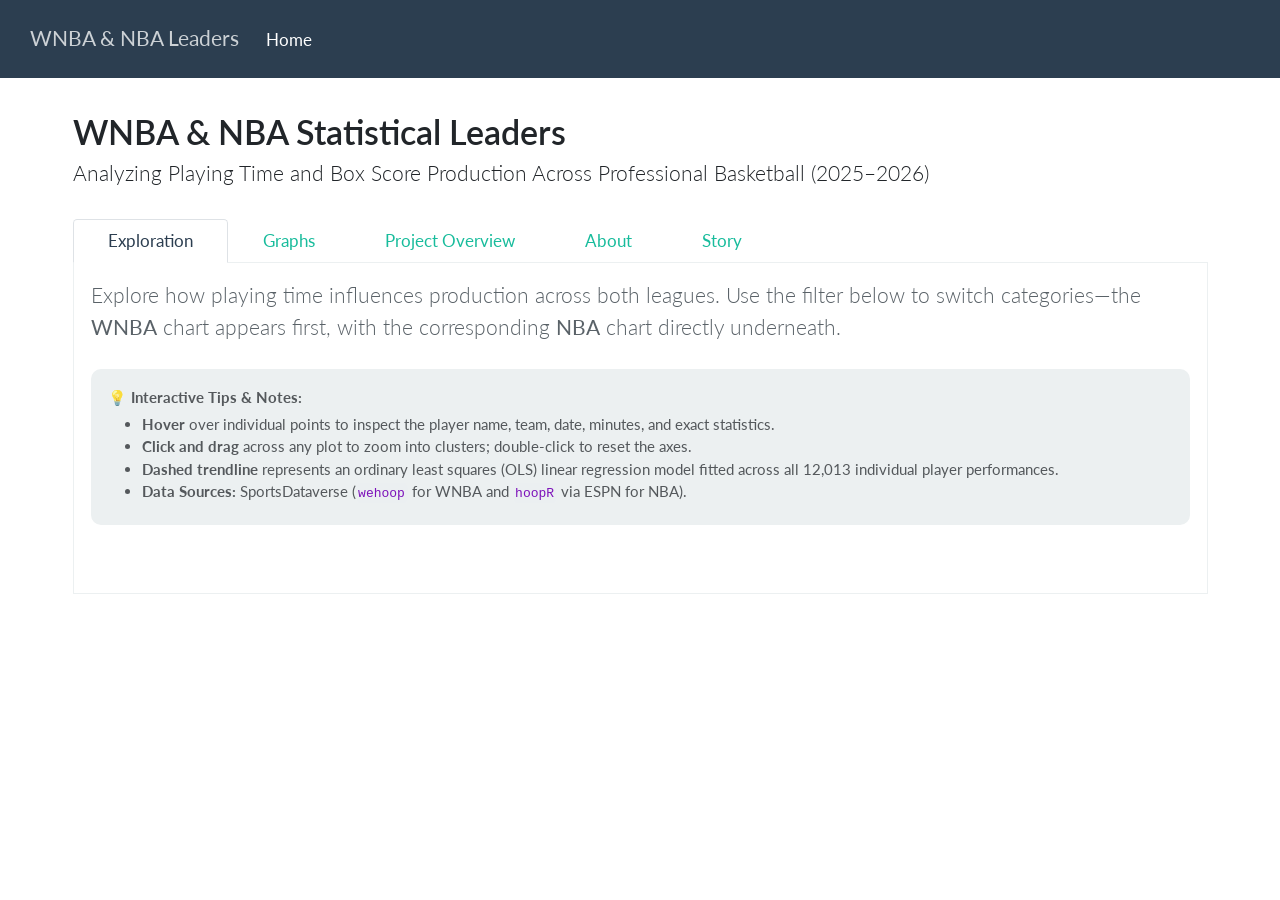
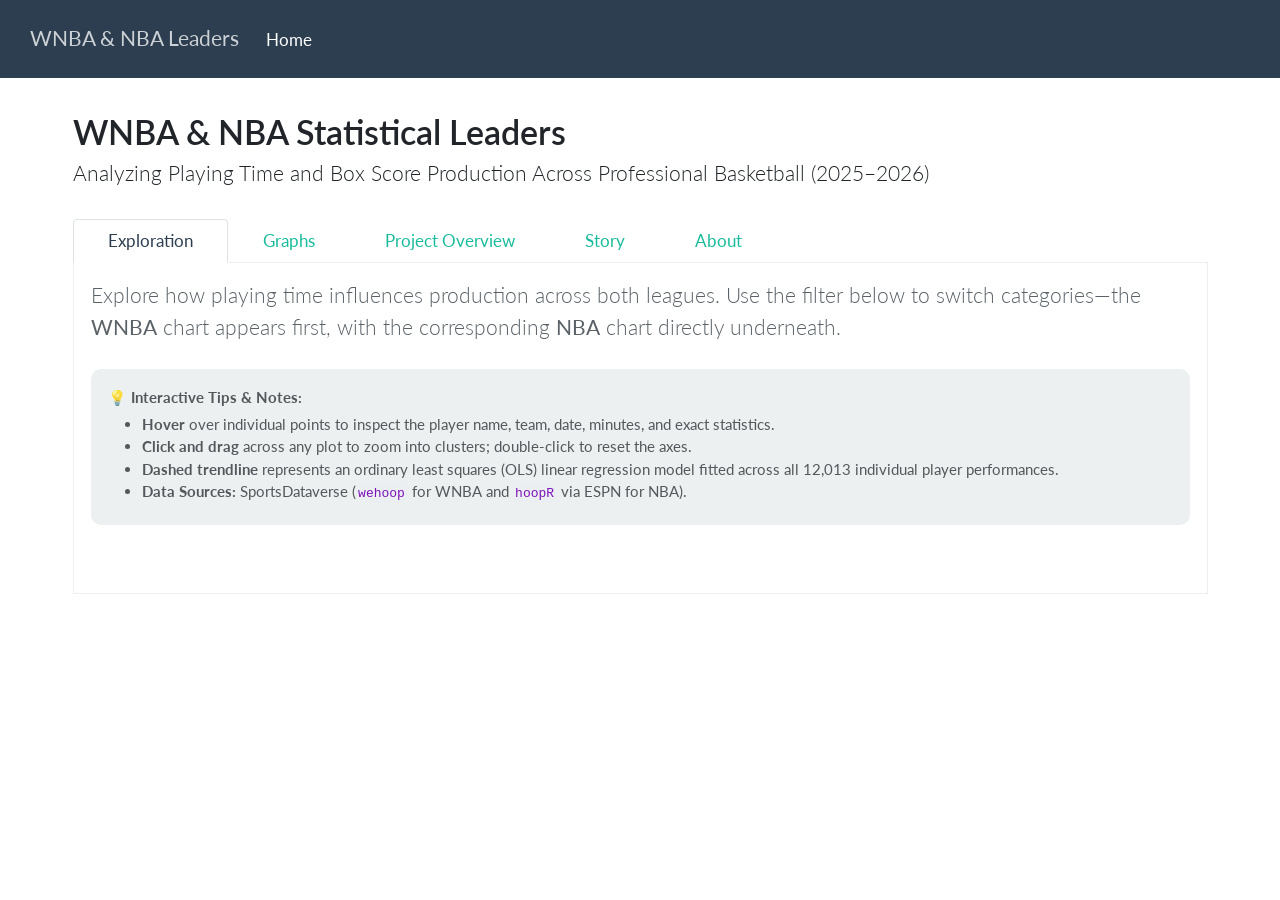
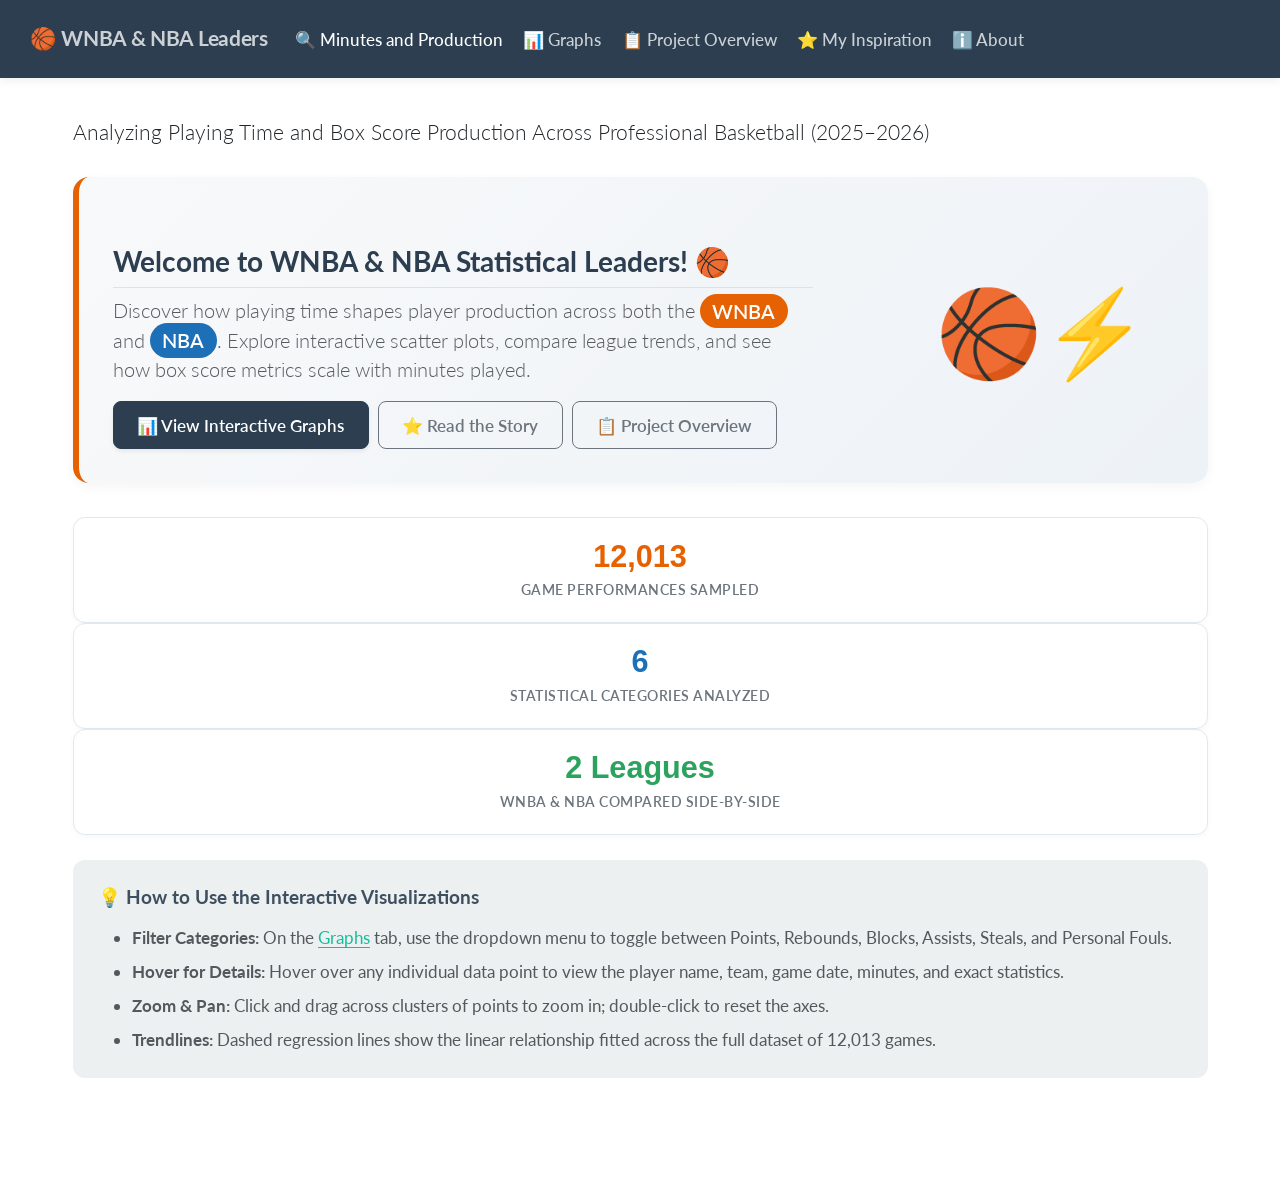
